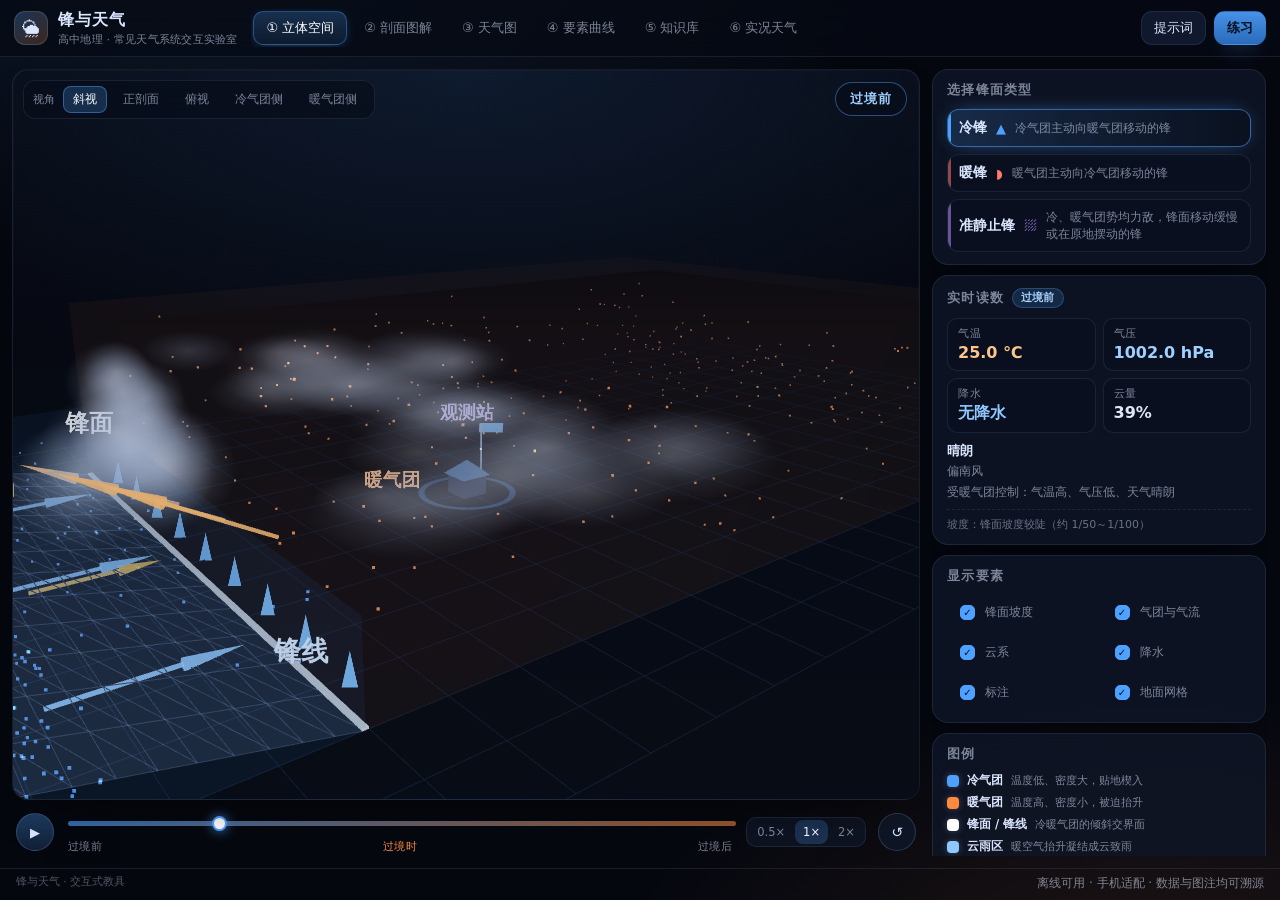
==== docs/index.html @ 02ff9f95 "锋与天气：交互式高中地理教具（三维/剖面/天气图/曲线/知识库/联网实况）" ====
<!DOCTYPE html>
<html lang="zh-CN">
<head>
<meta charset="utf-8" />
<meta name="viewport" content="width=device-width, initial-scale=1, viewport-fit=cover" />
<title>锋与天气 · 高中地理交互教具</title>
<meta name="description" content="高中地理「常见天气系统——锋与天气」交互式教具：冷锋、暖锋、准静止锋三维演示、剖面图解、天气图、要素曲线、知识库与联网实况判读。" />
<meta name="theme-color" content="#05070f" />
<style>
/* ============================================================
 * styles.css — 锋与天气 · 深色玻璃拟态（与 earth-3d 教具同系列）
 * 手机优先：<900px 单列，画布占 52~58vh，面板向下排列
 * ============================================================ */
:root {
  --bg: #05070f;
  --panel: rgba(16, 24, 42, 0.72);
  --panel2: rgba(20, 32, 56, 0.92);
  --line: rgba(150, 180, 230, 0.22);
  --line-soft: rgba(150, 180, 230, 0.12);
  --text: #dbe6ff;
  --dim: rgba(219, 230, 255, 0.55);
  --accent: #4ea1ff;
  --cold: #4ea1ff;
  --warm: #ff8a3d;
  --warmline: #ff7a6b;
  --station: #b98cff;
  --rain: #8fc8ff;
  --ok: #37d39b;
  --warn: #ffb454;
  --radius: 16px;
  --font: "PingFang SC", "Microsoft YaHei", "Noto Sans SC", system-ui, -apple-system, sans-serif;
}

* { box-sizing: border-box; }
[hidden] { display: none !important; }

html, body { height: 100%; }
body {
  margin: 0;
  background: var(--bg);
  color: var(--text);
  font-family: var(--font);
  -webkit-font-smoothing: antialiased;
  overflow: hidden;
  background-image:
    radial-gradient(1200px 600px at 15% -10%, rgba(78, 161, 255, 0.12), transparent 60%),
    radial-gradient(900px 500px at 90% 110%, rgba(255, 138, 61, 0.10), transparent 60%);
}

button { font-family: inherit; cursor: pointer; }
input { font-family: inherit; }

#app {
  height: 100vh;
  height: 100dvh;
  display: flex;
  flex-direction: column;
  min-height: 0;
}

/* ---------------- 顶栏 ---------------- */
#topbar {
  flex: 0 0 auto;
  display: flex;
  align-items: center;
  gap: 14px;
  padding: 9px 14px;
  border-bottom: 1px solid var(--line-soft);
  background: rgba(6, 10, 20, 0.72);
  backdrop-filter: blur(14px);
  -webkit-backdrop-filter: blur(14px);
  z-index: 20;
}
.brand { display: flex; align-items: center; gap: 10px; min-width: 0; }
.brand .logo {
  width: 34px; height: 34px; flex: 0 0 auto;
  display: grid; place-items: center;
  border-radius: 11px;
  background: linear-gradient(145deg, rgba(78, 161, 255, .28), rgba(255, 138, 61, .22));
  border: 1px solid rgba(255, 255, 255, .12);
  font-size: 18px;
}
.brand-text h1 { margin: 0; font-size: 16px; letter-spacing: .06em; }
.brand-text p { margin: 1px 0 0; font-size: 11px; color: var(--dim); letter-spacing: .02em; }

#tabs {
  display: flex; gap: 4px;
  flex: 1 1 auto;
  overflow-x: auto;
  scrollbar-width: none;
  padding: 2px;
}
#tabs::-webkit-scrollbar { display: none; }
.tab {
  flex: 0 0 auto;
  border: 1px solid transparent;
  background: transparent;
  color: var(--dim);
  padding: 7px 12px;
  border-radius: 10px;
  font-size: 13px;
  white-space: nowrap;
  transition: .18s;
}
.tab:hover { color: var(--text); background: rgba(255, 255, 255, .05); }
.tab.on {
  color: #fff;
  background: linear-gradient(180deg, rgba(78, 161, 255, .24), rgba(78, 161, 255, .10));
  border-color: rgba(78, 161, 255, .38);
  box-shadow: 0 2px 14px -6px rgba(78, 161, 255, .7);
}
.top-actions { display: flex; gap: 8px; flex: 0 0 auto; }
.top-actions .ghost, .top-actions .primary { font-size: 13px; padding: 7px 12px; }

/* ---------------- 主区 ---------------- */
#main {
  flex: 1 1 auto;
  min-height: 0;
  display: grid;
  grid-template-columns: minmax(0, 1fr) 336px;
  gap: 12px;
  padding: 12px;
  overflow: hidden;
}
#stage { display: flex; flex-direction: column; min-height: 0; min-width: 0; }
#viewArea {
  position: relative;
  flex: 1 1 auto;
  min-height: 0;
  border-radius: var(--radius);
  overflow: hidden;
  border: 1px solid var(--line-soft);
  background:
    radial-gradient(900px 420px at 50% 0%, rgba(78, 161, 255, .10), transparent 70%),
    linear-gradient(180deg, #070b16 0%, #04060d 100%);
  box-shadow: 0 20px 50px -30px rgba(0, 0, 0, .9), inset 0 0 0 1px rgba(255, 255, 255, .02);
}
#viewArea canvas { position: absolute; inset: 0; display: block; }
#gl { z-index: 1; }
#c2d { z-index: 1; }

/* 顶部浮层：视角 / 天气图模式 */
#overlayTop {
  position: absolute; z-index: 6;
  top: 10px; left: 10px; right: 10px;
  display: flex; flex-direction: column; gap: 8px;
  pointer-events: none;
}
#overlayTop .chips { pointer-events: auto; }
.chips {
  display: flex; align-items: center; gap: 6px;
  flex-wrap: wrap;
  padding: 5px 7px;
  width: fit-content;
  border-radius: 12px;
  background: rgba(8, 13, 26, .72);
  border: 1px solid var(--line-soft);
  backdrop-filter: blur(10px);
  -webkit-backdrop-filter: blur(10px);
}
.chips-label { font-size: 11px; color: var(--dim); padding: 0 2px; }
.chips > button {
  border: 1px solid transparent;
  background: transparent;
  color: var(--dim);
  padding: 4px 9px;
  border-radius: 8px;
  font-size: 12px;
  white-space: nowrap;
}
.chips > button:hover { color: var(--text); background: rgba(255, 255, 255, .06); }
.chips > button.on {
  color: #fff;
  background: rgba(78, 161, 255, .22);
  border-color: rgba(78, 161, 255, .45);
}
.month-wrap {
  display: inline-flex; align-items: center; gap: 8px;
  padding-left: 8px; margin-left: 2px;
  border-left: 1px solid var(--line-soft);
  font-size: 12px;
}
.month-wrap b { color: var(--accent); font-weight: 600; min-width: 34px; }
.month-wrap input[type=range] { width: 86px; }

/* 阶段徽标 */
.phase-badge {
  position: absolute; z-index: 6;
  right: 12px; top: 12px;
  padding: 7px 14px;
  border-radius: 999px;
  font-size: 13px; font-weight: 700; letter-spacing: .08em;
  background: rgba(8, 13, 26, .8);
  border: 1px solid var(--line);
  color: var(--text);
  backdrop-filter: blur(10px);
}
.phase-badge.ph0 { color: #9fd0ff; border-color: rgba(78, 161, 255, .45); }
.phase-badge.ph1 { color: #ffc48a; border-color: rgba(255, 138, 61, .55); box-shadow: 0 0 22px -6px rgba(255, 138, 61, .8); }
.phase-badge.ph2 { color: #a8f0d0; border-color: rgba(55, 211, 155, .5); }

/* 加载 / 兜底 / toast */
#loading {
  position: absolute; inset: 0; z-index: 8;
  display: grid; place-items: center; gap: 10px;
  grid-auto-flow: column;
  color: var(--dim); font-size: 13px;
  background: rgba(5, 7, 15, .7);
  backdrop-filter: blur(4px);
}
.spinner {
  width: 15px; height: 15px; border-radius: 50%;
  border: 2px solid rgba(78, 161, 255, .3);
  border-top-color: var(--accent);
  animation: spin 1s linear infinite;
}
@keyframes spin { to { transform: rotate(360deg); } }
#fallback {
  position: absolute; z-index: 7; left: 50%; top: 50%;
  transform: translate(-50%, -50%);
  width: min(420px, 82%);
  padding: 20px 22px;
  border-radius: var(--radius);
  background: var(--panel2);
  border: 1px solid var(--line);
  text-align: center;
}
#fallback h3 { margin: 0 0 8px; font-size: 15px; }
#fallback p { margin: 0; font-size: 13px; color: var(--dim); line-height: 1.7; }

#toast {
  position: absolute; z-index: 9;
  left: 50%; bottom: 18px;
  transform: translate(-50%, 16px);
  padding: 9px 16px;
  border-radius: 999px;
  background: rgba(8, 13, 26, .92);
  border: 1px solid var(--line);
  font-size: 12.5px; color: var(--text);
  opacity: 0; pointer-events: none;
  transition: .22s;
  max-width: 88%;
  text-align: center;
}
#toast.show { opacity: 1; transform: translate(-50%, 0); }

/* ---------------- 时间轴 ---------------- */
#ctrlbar {
  flex: 0 0 auto;
  display: flex; align-items: center; gap: 12px;
  padding: 10px 4px 2px;
}
.round {
  width: 38px; height: 38px; flex: 0 0 auto;
  border-radius: 50%;
  border: 1px solid var(--line);
  background: rgba(16, 24, 42, .8);
  color: var(--text);
  font-size: 14px;
  display: grid; place-items: center;
  transition: .18s;
}
.round:hover { border-color: rgba(78, 161, 255, .55); color: #fff; }
.round.playing { background: rgba(78, 161, 255, .22); border-color: rgba(78, 161, 255, .6); }
#btnPlay { background: linear-gradient(180deg, rgba(78, 161, 255, .35), rgba(78, 161, 255, .16)); font-size: 13px; }

.timeline { flex: 1 1 auto; min-width: 0; }
.timeline input[type=range] { width: 100%; }
.marks {
  display: flex; justify-content: space-between;
  font-size: 10.5px; color: var(--dim);
  padding: 2px 2px 0;
  letter-spacing: .04em;
}
.marks span:nth-child(2) { color: var(--warm); }

input[type=range] {
  -webkit-appearance: none; appearance: none;
  height: 22px; background: transparent; cursor: pointer;
}
input[type=range]::-webkit-slider-runnable-track {
  height: 5px; border-radius: 99px;
  background: linear-gradient(90deg, rgba(78, 161, 255, .65), rgba(255, 138, 61, .6));
}
input[type=range]::-webkit-slider-thumb {
  -webkit-appearance: none;
  width: 15px; height: 15px; margin-top: -5px;
  border-radius: 50%;
  background: #fff;
  border: 2px solid var(--accent);
  box-shadow: 0 0 12px rgba(78, 161, 255, .8);
}
input[type=range]::-moz-range-track { height: 5px; border-radius: 99px; background: linear-gradient(90deg, #4ea1ff, #ff8a3d); }
input[type=range]::-moz-range-thumb { width: 13px; height: 13px; border-radius: 50%; background: #fff; border: 2px solid var(--accent); }

.speeds { display: flex; gap: 2px; padding: 2px; border-radius: 10px; background: rgba(16, 24, 42, .7); border: 1px solid var(--line-soft); }
.speeds button {
  border: 0; background: transparent; color: var(--dim);
  padding: 5px 8px; border-radius: 8px; font-size: 11.5px;
}
.speeds button.on { color: #fff; background: rgba(78, 161, 255, .22); }

/* ---------------- 右侧面板 ---------------- */
#panel {
  overflow-y: auto;
  display: flex; flex-direction: column; gap: 10px;
  min-height: 0;
  padding-right: 2px;
  scrollbar-width: thin;
}
#panel::-webkit-scrollbar { width: 6px; }
#panel::-webkit-scrollbar-thumb { background: rgba(150, 180, 230, .22); border-radius: 99px; }

.card {
  border-radius: var(--radius);
  background: var(--panel);
  border: 1px solid var(--line-soft);
  padding: 12px 14px;
  backdrop-filter: blur(12px);
  -webkit-backdrop-filter: blur(12px);
  box-shadow: 0 16px 36px -28px #000;
}
.card h3 {
  margin: 0 0 10px;
  font-size: 12.5px; font-weight: 600;
  color: var(--dim);
  letter-spacing: .1em;
  display: flex; align-items: center; gap: 8px;
}
.pill {
  font-size: 10.5px; font-weight: 600;
  padding: 2px 8px; border-radius: 999px;
  background: rgba(78, 161, 255, .16);
  border: 1px solid rgba(78, 161, 255, .3);
  color: #a9d4ff;
  letter-spacing: .02em;
}

.types { display: flex; flex-direction: column; gap: 7px; }
.type-btn {
  display: flex; align-items: center; gap: 9px;
  text-align: left;
  padding: 9px 11px;
  border-radius: 12px;
  border: 1px solid var(--line-soft);
  background: rgba(10, 16, 30, .55);
  color: var(--text);
  transition: .18s;
  position: relative;
  overflow: hidden;
}
.type-btn::before {
  content: ""; position: absolute; left: 0; top: 0; bottom: 0; width: 3px;
  background: var(--c); opacity: .55;
}
.type-btn:hover { border-color: var(--line); background: rgba(20, 32, 56, .7); }
.type-btn.on {
  border-color: color-mix(in srgb, var(--c) 55%, transparent);
  background: linear-gradient(90deg, color-mix(in srgb, var(--c) 18%, transparent), rgba(10, 16, 30, .5));
  box-shadow: 0 0 22px -10px var(--c);
}
.type-btn.on::before { opacity: 1; }
.tname { font-size: 14px; font-weight: 600; flex: 0 0 auto; }
.tglyph { font-size: 13px; color: var(--c); flex: 0 0 auto; }
.toneline { font-size: 11.5px; color: var(--dim); line-height: 1.45; }

.metrics {
  display: grid;
  grid-template-columns: 1fr 1fr;
  gap: 7px;
}
.metric {
  display: flex; flex-direction: column; gap: 2px;
  padding: 8px 10px;
  border-radius: 10px;
  background: rgba(10, 16, 30, .55);
  border: 1px solid var(--line-soft);
}
.metric .k { font-size: 10.5px; color: var(--dim); letter-spacing: .06em; }
.metric b { font-size: 16px; font-weight: 650; font-variant-numeric: tabular-nums; }
#mTemp { color: #ffc48a; }
#mPress { color: #9fd0ff; }
#mRain { color: var(--rain); }
#mCloud { color: #dfe7f7; }

.weather { margin: 9px 0 2px; font-size: 13px; font-weight: 600; }
.wind, .desc { margin: 2px 0 0; font-size: 11.5px; color: var(--dim); line-height: 1.6; }
.slope-line { margin: 8px 0 0; font-size: 11px; color: rgba(219, 230, 255, .45); border-top: 1px dashed var(--line-soft); padding-top: 7px; }

.toggles { display: grid; grid-template-columns: 1fr 1fr; gap: 5px; }
.toggles label {
  display: flex; align-items: center; gap: 7px;
  padding: 6px 8px; border-radius: 9px;
  font-size: 12px; color: var(--dim);
  border: 1px solid transparent;
  cursor: pointer;
  transition: .15s;
}
.toggles label:hover { background: rgba(255, 255, 255, .04); color: var(--text); }
.toggles input {
  appearance: none; -webkit-appearance: none;
  width: 15px; height: 15px; border-radius: 5px;
  border: 1px solid var(--line);
  background: rgba(10, 16, 30, .8);
  position: relative; flex: 0 0 auto;
}
.toggles input:checked { background: var(--accent); border-color: var(--accent); }
.toggles input:checked::after {
  content: "✓"; position: absolute; inset: 0;
  font-size: 10px; line-height: 13px; text-align: center; color: #04101f; font-weight: 800;
}

.legend { list-style: none; margin: 0; padding: 0; display: flex; flex-direction: column; gap: 7px; }
.legend li { display: flex; align-items: center; gap: 8px; font-size: 11.5px; color: var(--dim); }
.legend i { width: 12px; height: 12px; border-radius: 4px; flex: 0 0 auto; box-shadow: 0 0 8px -2px currentColor; }
.legend b { color: var(--text); font-weight: 600; font-size: 11.5px; }
.legend span { font-size: 10.5px; }
.tip { margin: 10px 0 0; font-size: 10.5px; color: rgba(219, 230, 255, .4); line-height: 1.6; }

/* ---------------- 知识库 ---------------- */
#knowledge {
  grid-column: 1 / -1;
  display: grid;
  grid-template-columns: 236px minmax(0, 1fr);
  gap: 14px;
  min-height: 0;
  overflow: hidden;
}
.kn-nav {
  display: flex; flex-direction: column; gap: 8px;
  min-height: 0;
  padding-right: 4px;
}
.kn-search input {
  width: 100%;
  padding: 9px 12px;
  border-radius: 11px;
  border: 1px solid var(--line-soft);
  background: rgba(10, 16, 30, .7);
  color: var(--text);
  font-size: 13px;
  outline: none;
}
.kn-search input:focus { border-color: rgba(78, 161, 255, .55); }
#knList { overflow-y: auto; display: flex; flex-direction: column; gap: 3px; padding-right: 2px; }
.kn-item {
  display: flex; align-items: center; gap: 8px;
  text-align: left;
  padding: 8px 10px;
  border-radius: 10px;
  border: 1px solid transparent;
  background: transparent;
  color: var(--dim);
  font-size: 12.5px;
  line-height: 1.35;
}
.kn-item:hover { background: rgba(255, 255, 255, .045); color: var(--text); }
.kn-item.on { background: rgba(78, 161, 255, .14); border-color: rgba(78, 161, 255, .3); color: #fff; }
.kn-ico { font-size: 14px; flex: 0 0 auto; }

.kn-body {
  overflow-y: auto;
  padding: 4px 6px 40px 2px;
  scrollbar-width: thin;
}
.kn-body::-webkit-scrollbar { width: 6px; }
.kn-body::-webkit-scrollbar-thumb { background: rgba(150, 180, 230, .2); border-radius: 99px; }
.kn-sec {
  background: var(--panel);
  border: 1px solid var(--line-soft);
  border-radius: var(--radius);
  padding: 16px 20px 18px;
  margin-bottom: 12px;
  backdrop-filter: blur(10px);
  scroll-margin-top: 12px;
}
.kn-sec h2 { margin: 0 0 12px; font-size: 17px; letter-spacing: .04em; }
.kn-sec h4 { margin: 16px 0 7px; font-size: 14px; color: #bcd6ff; }
.kn-sec p { margin: 7px 0; font-size: 13.5px; line-height: 1.85; color: rgba(219, 230, 255, .88); }
.kn-sec ul, .kn-sec ol { margin: 7px 0; padding-left: 22px; }
.kn-sec li { font-size: 13.5px; line-height: 1.8; margin: 3px 0; color: rgba(219, 230, 255, .88); }
.kn-sec b { color: #fff; }
.kn-sec i { color: var(--accent); font-style: normal; }
.kc-table { width: 100%; border-collapse: collapse; margin: 10px 0; font-size: 12.5px; }
.kc-table th, .kc-table td {
  border: 1px solid var(--line-soft);
  padding: 7px 9px;
  text-align: left;
  line-height: 1.6;
  vertical-align: top;
}
.kc-table th { background: rgba(78, 161, 255, .12); color: #cfe4ff; font-weight: 600; }
.kc-table tr:nth-child(even) td { background: rgba(255, 255, 255, .018); }
.kn-sec .kc-note, .kn-sec .kc-warn, .kn-sec .kc-key {
  margin: 10px 0;
  padding: 10px 14px;
  border-radius: 10px;
  font-size: 13px;
  line-height: 1.75;
}
.kc-note { background: rgba(78, 161, 255, .1); border-left: 3px solid var(--accent); }
.kc-warn { background: rgba(255, 180, 84, .1); border-left: 3px solid var(--warn); }
.kc-key { background: rgba(55, 211, 155, .1); border-left: 3px solid var(--ok); }
.kc-chip {
  display: inline-block;
  padding: 1px 8px; margin: 0 2px;
  border-radius: 999px;
  font-size: 11.5px;
  background: rgba(157, 195, 255, .14);
  border: 1px solid rgba(157, 195, 255, .25);
  color: #cfe4ff;
}
.kn-sec .kc-table td:first-child { white-space: nowrap; }

/* ---------------- 实况天气 ---------------- */
#live {
  grid-column: 1 / -1;
  overflow-y: auto;
  padding: 2px 4px 40px 2px;
  display: flex; flex-direction: column; gap: 12px;
  scrollbar-width: thin;
}
#live::-webkit-scrollbar { width: 6px; }
#live::-webkit-scrollbar-thumb { background: rgba(150, 180, 230, .2); border-radius: 99px; }
.live-head h2 { margin: 0 0 4px; font-size: 19px; letter-spacing: .03em; }
.live-sub { margin: 0 0 12px; font-size: 12.5px; color: var(--dim); line-height: 1.7; }
.live-search { display: flex; gap: 8px; flex-wrap: wrap; }
.live-search input {
  flex: 1 1 200px;
  padding: 10px 13px;
  border-radius: 11px;
  border: 1px solid var(--line-soft);
  background: rgba(10, 16, 30, .75);
  color: var(--text);
  font-size: 13.5px;
  outline: none;
}
.live-search input:focus { border-color: rgba(78, 161, 255, .55); }
button.primary, button.ghost {
  border-radius: 11px;
  padding: 9px 15px;
  font-size: 13px;
  border: 1px solid transparent;
  transition: .18s;
}
button.primary {
  background: linear-gradient(180deg, rgba(78, 161, 255, .9), rgba(48, 118, 205, .9));
  color: #04101f; font-weight: 700;
  box-shadow: 0 10px 24px -14px rgba(78, 161, 255, .9);
}
button.primary:hover { filter: brightness(1.08); }
button.primary:disabled { opacity: .45; cursor: default; }
button.ghost {
  background: rgba(20, 32, 56, .7);
  border-color: var(--line-soft);
  color: var(--text);
}
button.ghost:hover { border-color: rgba(78, 161, 255, .45); }
#cityPresets { margin-top: 10px; width: 100%; }
.chip {
  border: 1px solid var(--line-soft);
  background: rgba(20, 32, 56, .7);
  color: var(--dim);
  padding: 6px 12px;
  border-radius: 999px;
  font-size: 12px;
}
.chip:hover { color: var(--text); border-color: rgba(78, 161, 255, .5); }
.chip.on { color: #fff; background: rgba(78, 161, 255, .22); border-color: rgba(78, 161, 255, .5); }

.search-results { margin-top: 10px; display: flex; flex-direction: column; gap: 5px; max-height: 220px; overflow-y: auto; }
.sr-item {
  display: flex; align-items: baseline; gap: 10px;
  text-align: left;
  padding: 9px 12px;
  border-radius: 10px;
  border: 1px solid var(--line-soft);
  background: rgba(10, 16, 30, .7);
  color: var(--text);
  font-size: 13px;
}
.sr-item:hover { border-color: rgba(78, 161, 255, .45); }
.sr-item small { color: var(--dim); font-size: 11px; }

.live-grid {
  display: grid;
  grid-template-columns: 1.05fr 1.35fr 1.1fr;
  gap: 12px;
  align-items: start;
}
.live-metrics { display: grid; grid-template-columns: 1fr 1fr; gap: 7px; }
.lm {
  display: flex; flex-direction: column; gap: 1px;
  padding: 8px 10px;
  border-radius: 10px;
  background: rgba(10, 16, 30, .55);
  border: 1px solid var(--line-soft);
}
.lm span { font-size: 10.5px; color: var(--dim); }
.lm b { font-size: 14px; font-weight: 600; font-variant-numeric: tabular-nums; }
.live-time { margin: 10px 0 0; font-size: 10.5px; color: rgba(219, 230, 255, .45); line-height: 1.7; }
#liveChart { width: 100%; display: block; border-radius: 10px; }
.live-chart-note { margin: 7px 0 0; font-size: 10.5px; color: rgba(219, 230, 255, .45); }

.live-judge .verdict {
  display: flex; align-items: baseline; gap: 10px; flex-wrap: wrap;
  padding: 10px 12px;
  border-radius: 11px;
  margin-bottom: 10px;
  border-left: 3px solid var(--line);
  background: rgba(10, 16, 30, .55);
}
.live-judge .verdict b { font-size: 16px; }
.live-judge .verdict span { font-size: 12.5px; color: var(--dim); }
.live-judge .verdict em { font-style: normal; font-size: 10.5px; color: rgba(219, 230, 255, .4); margin-left: auto; }
.verdict.v-cold { border-left-color: var(--cold); background: rgba(78, 161, 255, .1); }
.verdict.v-cold b { color: #9fd0ff; }
.verdict.v-warm { border-left-color: var(--warm); background: rgba(255, 138, 61, .1); }
.verdict.v-warm b { color: #ffc48a; }
.verdict.v-stationary { border-left-color: var(--station); background: rgba(185, 140, 255, .1); }
.verdict.v-stationary b { color: #d9c2ff; }
.verdict.v-none { border-left-color: var(--line); }
.reasons { margin: 0 0 12px; padding-left: 20px; }
.reasons li { font-size: 12.5px; line-height: 1.8; color: rgba(219, 230, 255, .8); margin: 4px 0; }
.live-judge button.primary { width: 100%; }
.live-note p { font-size: 12px; line-height: 1.85; color: rgba(219, 230, 255, .62); margin: 6px 0; }
.live-note b { color: #cfe4ff; }
.live-err b { color: #ffb4a8; }
.live-err p { font-size: 12.5px; color: var(--dim); line-height: 1.75; }
.manual { display: grid; grid-template-columns: 1fr 1fr; gap: 8px; margin-top: 10px; }
.manual label { display: flex; flex-direction: column; gap: 4px; font-size: 11px; color: var(--dim); }
.manual input {
  padding: 8px 10px;
  border-radius: 9px;
  border: 1px solid var(--line-soft);
  background: rgba(10, 16, 30, .8);
  color: var(--text);
  font-size: 13px;
  outline: none;
}
.manual button { grid-column: 1 / -1; }
.dim { color: var(--dim); font-size: 12px; }

/* ---------------- 弹层 ---------------- */
.modal {
  position: fixed; inset: 0; z-index: 60;
  display: grid; place-items: center;
  padding: 18px;
  background: rgba(3, 5, 12, .68);
  backdrop-filter: blur(6px);
  -webkit-backdrop-filter: blur(6px);
}
.sheet {
  width: min(760px, 100%);
  max-height: min(86vh, 860px);
  display: flex; flex-direction: column;
  border-radius: 20px;
  background: linear-gradient(180deg, rgba(18, 28, 48, .97), rgba(10, 16, 30, .98));
  border: 1px solid var(--line);
  box-shadow: 0 40px 90px -40px #000;
  overflow: hidden;
}
.sheet header {
  display: flex; align-items: center; gap: 12px;
  padding: 14px 18px;
  border-bottom: 1px solid var(--line-soft);
}
.sheet header h3 { margin: 0; font-size: 15px; letter-spacing: .04em; flex: 0 0 auto; }
.sheet header .round { margin-left: auto; width: 32px; height: 32px; font-size: 12px; }
.sheet footer {
  display: flex; align-items: center; gap: 10px;
  padding: 12px 18px;
  border-top: 1px solid var(--line-soft);
}
.sheet footer .primary { margin-left: auto; }
#quizProgress, #promptHint { font-size: 11.5px; }

.quiz-body { padding: 16px 20px; overflow-y: auto; }
.q-text { margin: 0 0 14px; font-size: 14.5px; line-height: 1.8; }
.q-options { display: flex; flex-direction: column; gap: 8px; }
.q-opt {
  display: flex; align-items: flex-start; gap: 10px;
  text-align: left;
  padding: 10px 13px;
  border-radius: 11px;
  border: 1px solid var(--line-soft);
  background: rgba(10, 16, 30, .6);
  color: var(--text);
  font-size: 13.5px;
  line-height: 1.65;
  transition: .15s;
}
.q-opt:hover:not(:disabled) { border-color: rgba(78, 161, 255, .5); background: rgba(20, 32, 56, .8); }
.q-opt b {
  width: 20px; height: 20px; flex: 0 0 auto;
  display: grid; place-items: center;
  border-radius: 6px;
  font-size: 11px;
  background: rgba(78, 161, 255, .16);
  color: #a9d4ff;
}
.q-opt.ok { border-color: rgba(55, 211, 155, .65); background: rgba(55, 211, 155, .12); }
.q-opt.ok b { background: rgba(55, 211, 155, .3); color: #062; }
.q-opt.bad { border-color: rgba(255, 122, 107, .65); background: rgba(255, 122, 107, .1); }
.q-opt.bad b { background: rgba(255, 122, 107, .3); color: #3a0b06; }
.q-explain {
  margin-top: 14px;
  padding: 12px 15px;
  border-radius: 12px;
  background: rgba(78, 161, 255, .09);
  border-left: 3px solid var(--accent);
}
.q-explain b { font-size: 13px; }
.q-explain p { margin: 6px 0 0; font-size: 12.5px; line-height: 1.8; color: rgba(219, 230, 255, .8); }
.quiz-done { text-align: center; padding: 26px 10px; }
.quiz-done h4 { margin: 0 0 8px; font-size: 18px; }
.quiz-done p { margin: 0; color: var(--dim); font-size: 13px; line-height: 1.8; }

.prompt-body { padding: 16px 20px; overflow-y: auto; }
.prompt-body pre {
  margin: 0;
  font-family: ui-monospace, SFMono-Regular, Menlo, Consolas, monospace;
  font-size: 11.8px;
  line-height: 1.75;
  color: rgba(219, 230, 255, .86);
  white-space: pre-wrap;
  word-break: break-word;
}

#foot {
  flex: 0 0 auto;
  display: flex; justify-content: space-between; gap: 10px;
  padding: 6px 16px 8px;
  font-size: 10.5px;
  color: rgba(219, 230, 255, .35);
  border-top: 1px solid var(--line-soft);
}

/* ---------------- 响应式 ---------------- */
@media (max-width: 1080px) {
  #main { grid-template-columns: minmax(0, 1fr) 300px; }
  .live-grid { grid-template-columns: 1fr 1fr; }
  .live-grid .card:last-child { grid-column: 1 / -1; }
}

@media (max-width: 900px) {
  body { overflow: auto; }
  #app { height: auto; min-height: 100dvh; }
  #topbar { flex-wrap: wrap; gap: 8px; padding: 8px 10px; }
  .brand-text p { display: none; }
  .brand-text h1 { font-size: 15px; }
  #tabs { order: 3; flex-basis: 100%; }
  .tab { padding: 6px 10px; font-size: 12px; }
  .top-actions { margin-left: auto; }
  .top-actions .ghost { display: none; }

  #main {
    grid-template-columns: minmax(0, 1fr);
    grid-auto-rows: auto;
    padding: 8px;
    gap: 8px;
    overflow: visible;
  }
  #stage { min-height: 0; }
  #viewArea { height: 56vh; min-height: 300px; flex: 0 0 auto; }
  #panel { overflow: visible; padding-right: 0; }
  .card { padding: 11px 12px; }
  .metrics { grid-template-columns: 1fr 1fr; }
  .type-btn { padding: 8px 10px; }
  .toneline { font-size: 11px; }
  #ctrlbar { gap: 8px; padding-top: 8px; }
  .round { width: 34px; height: 34px; }
  .speeds button { padding: 4px 6px; font-size: 11px; }
  .phase-badge { font-size: 11.5px; padding: 5px 11px; top: 8px; right: 8px; }
  #overlayTop { top: 8px; left: 8px; right: 8px; }
  .chips > button { padding: 3px 7px; font-size: 11px; }

  #knowledge { grid-template-columns: 1fr; overflow: visible; }
  #knList { flex-direction: row; flex-wrap: nowrap; overflow-x: auto; padding-bottom: 4px; }
  .kn-item { flex: 0 0 auto; white-space: nowrap; font-size: 12px; }
  .kn-body { overflow: visible; padding: 2px 0 30px; }
  .kn-sec { padding: 14px 15px 16px; }
  .kn-sec h2 { font-size: 15.5px; }
  .kn-sec p, .kn-sec li { font-size: 13px; }
  .kc-table { font-size: 11.5px; display: block; overflow-x: auto; }

  #live { overflow: visible; padding-bottom: 26px; }
  .live-grid { grid-template-columns: 1fr; }
  .live-head h2 { font-size: 17px; }
  .lm b { font-size: 13px; }
  .modal { padding: 10px; }
  .sheet { max-height: 88vh; border-radius: 16px; }
  #foot { padding: 6px 12px 10px; }
}

@media (max-width: 420px) {
  .brand .logo { width: 30px; height: 30px; font-size: 16px; }
  .tab { padding: 6px 8px; font-size: 11.5px; }
  .top-actions .primary { padding: 7px 11px; font-size: 12px; }
  #viewArea { height: 50vh; min-height: 260px; }
  .metrics { grid-template-columns: 1fr 1fr; }
  .manual { grid-template-columns: 1fr; }
}

</style>
<link rel="icon" href="data:image/svg+xml,%3Csvg xmlns='http://www.w3.org/2000/svg' viewBox='0 0 100 100'%3E%3Ctext y='.92em' font-size='86'%3E%E2%9B%85%3C/text%3E%3C/svg%3E" />
</head>
<body>
<div id="app">

  <!-- ============ 顶栏 ============ -->
  <header id="topbar">
    <div class="brand">
      <span class="logo" aria-hidden="true">🌦</span>
      <div class="brand-text">
        <h1>锋与天气</h1>
        <p>高中地理 · 常见天气系统交互实验室</p>
      </div>
    </div>
    <nav id="tabs" aria-label="视图切换">
      <button class="tab on" data-model="M1">① 立体空间</button>
      <button class="tab" data-model="M2">② 剖面图解</button>
      <button class="tab" data-model="M3">③ 天气图</button>
      <button class="tab" data-model="M4">④ 要素曲线</button>
      <button class="tab" data-model="M5">⑤ 知识库</button>
      <button class="tab" data-model="M6">⑥ 实况天气</button>
    </nav>
    <div class="top-actions">
      <button id="btnPrompt" class="ghost" title="查看完美提示词">提示词</button>
      <button id="btnQuiz" class="primary" title="课堂练习">练习</button>
    </div>
  </header>

  <!-- ============ 主区 ============ -->
  <main id="main">

    <!-- 画布区 -->
    <section id="stage">
      <div id="viewArea">
        <canvas id="gl"></canvas>
        <canvas id="c2d"></canvas>

        <div id="overlayTop">
          <div id="viewPresets" class="chips" aria-label="观察视角">
            <span class="chips-label">视角</span>
            <button data-view="iso" class="on">斜视</button>
            <button data-view="profile">正剖面</button>
            <button data-view="top">俯视</button>
            <button data-view="cold">冷气团侧</button>
            <button data-view="warm">暖气团侧</button>
          </div>
          <div id="mapBar" class="chips" hidden aria-label="天气图模式">
            <button data-map="cyclone" class="on">锋面气旋</button>
            <button data-map="rainbelt">我国雨带</button>
            <button data-map="symbols">符号判读</button>
            <span class="month-wrap" id="monthWrap" hidden>
              <b id="monthLabel">6 月</b>
              <input type="range" id="monthSlider" min="4" max="9" step="1" value="6" aria-label="月份" />
            </span>
          </div>
        </div>

        <div id="phaseBadge" class="phase-badge">过境前</div>
        <div id="toast" role="status" aria-live="polite"></div>
        <div id="loading"><span class="spinner"></span>正在构建三维场景…</div>
        <div id="fallback" hidden>
          <h3>三维渲染不可用</h3>
          <p>当前浏览器未启用 WebGL，已自动切换到「剖面图解」视图，动画与讲解不受影响。</p>
        </div>
      </div>

      <!-- 时间轴 -->
      <div id="ctrlbar">
        <button id="btnPlay" class="round" title="播放 / 暂停（空格）" aria-label="播放或暂停">▶</button>
        <div class="timeline">
          <input type="range" id="tSlider" min="0" max="1000" value="220" aria-label="时间轴" />
          <div class="marks"><span>过境前</span><span>过境时</span><span>过境后</span></div>
        </div>
        <div class="speeds" role="group" aria-label="播放速度">
          <button data-speed="0.5">0.5×</button>
          <button data-speed="1" class="on">1×</button>
          <button data-speed="2">2×</button>
        </div>
        <button id="btnReset" class="round" title="回到开始（R）" aria-label="重置">↺</button>
      </div>
    </section>

    <!-- 右侧控制面板 -->
    <aside id="panel">
      <div class="card" id="typeCard">
        <h3>选择锋面类型</h3>
        <div class="types" id="typeBtns"></div>
      </div>

      <div class="card" id="readoutCard">
        <h3>实时读数 <span id="phasePill" class="pill">过境前</span></h3>
        <div class="metrics">
          <div class="metric"><span class="k">气温</span><b id="mTemp">—</b></div>
          <div class="metric"><span class="k">气压</span><b id="mPress">—</b></div>
          <div class="metric"><span class="k">降水</span><b id="mRain">—</b></div>
          <div class="metric"><span class="k">云量</span><b id="mCloud">—</b></div>
        </div>
        <p class="weather" id="mWeather">—</p>
        <p class="wind" id="mWind">—</p>
        <p class="desc" id="mDesc">—</p>
        <p class="slope-line" id="mSlope">—</p>
      </div>

      <div class="card" id="viewCard">
        <h3>显示要素</h3>
        <div class="toggles" id="toggles">
          <label><input type="checkbox" data-show="slope" checked /><span>锋面坡度</span></label>
          <label><input type="checkbox" data-show="air" checked /><span>气团与气流</span></label>
          <label><input type="checkbox" data-show="clouds" checked /><span>云系</span></label>
          <label><input type="checkbox" data-show="rain" checked /><span>降水</span></label>
          <label><input type="checkbox" data-show="labels" checked /><span>标注</span></label>
          <label><input type="checkbox" data-show="grid" checked /><span>地面网格</span></label>
        </div>
      </div>

      <div class="card" id="legendCard">
        <h3>图例</h3>
        <ul class="legend" id="legendList"></ul>
        <p class="tip">拖动画面可旋转，双指 / 滚轮缩放；手机横置效果更佳。</p>
      </div>
    </aside>

    <!-- 知识库 -->
    <section id="knowledge" hidden>
      <aside class="kn-nav">
        <div class="kn-search"><input id="knSearch" type="search" placeholder="搜索知识点…" /></div>
        <div id="knList"></div>
      </aside>
      <div class="kn-body" id="knBody"></div>
    </section>

    <!-- 实况天气 -->
    <section id="live" hidden>
      <div class="live-head">
        <h2>实况天气 · 锋面判读</h2>
        <p class="live-sub">联网获取你所在城市或任意城市的当前天气，按冷锋 / 暖锋 / 准静止锋的判据自动判读，并可一键回到课堂演示。</p>
        <div class="live-search">
          <input id="cityInput" type="search" placeholder="输入城市名，如 贵阳、北京、昆明…" autocomplete="off" />
          <button id="btnSearch" class="primary">搜索</button>
          <button id="btnLocate" class="ghost">定位</button>
          <button id="btnRefresh" class="ghost" title="重新获取">刷新</button>
        </div>
        <div class="chips" id="cityPresets"></div>
        <div id="searchResults" class="search-results" hidden></div>
      </div>

      <div class="live-grid">
        <div class="card">
          <h3 id="liveTitle">当前实况 <span id="liveSource" class="pill">—</span></h3>
          <div id="liveNow" class="live-metrics"></div>
          <p id="liveTime" class="live-time"></p>
        </div>
        <div class="card">
          <h3>今日气温 / 气压 / 降水变化</h3>
          <canvas id="liveChart"></canvas>
          <p class="live-chart-note" id="liveChartNote"></p>
        </div>
        <div class="card">
          <h3>锋面判读</h3>
          <div id="liveJudge" class="live-judge"></div>
        </div>
      </div>

      <div class="card live-note">
        <h3>数据来源与判读说明</h3>
        <p>实况数据来自公开气象服务：<b>wttr.in</b>（主）与 <b>MET Norway</b>（备），城市坐标与海拔来自 <b>Open-Meteo 地理编码</b>。页面不会伪造数据：任一数据源失败会降级或明确提示，可手动输入观测值。</p>
        <p>教材判据使用「24 小时气温 / 气压变化」，但公开免费数据源通常取不到昨日同刻的实测值，本页因此用<b>今日已过时段的变化</b>近似，并在结论中标注实际时段长度，不冒充 24 小时。</p>
        <p class="dim">判据参考：冷锋 ΔT≤−4℃ 且 ΔP≥+3hPa（偏南风转偏北风、阵性降水）；暖锋 ΔT≥+3℃ 且 ΔP≤−3hPa（连续性降水）；准静止锋 |ΔT|&lt;2.5℃、|ΔP|&lt;2hPa 且降水持续时间长。</p>
      </div>
    </section>
  </main>

  <!-- ============ 练习弹层 ============ -->
  <div class="modal" id="modalQuiz" hidden>
    <div class="sheet">
      <header>
        <h3>课堂练习</h3>
        <span id="quizProgress" class="dim"></span>
        <button id="quizClose" class="round" aria-label="关闭">✕</button>
      </header>
      <div id="quizBody" class="quiz-body"></div>
      <footer>
        <button id="quizRestart" class="ghost">重新抽题</button>
        <span id="quizScore" class="dim"></span>
        <button id="quizNext" class="primary">下一题 →</button>
      </footer>
    </div>
  </div>

  <!-- ============ 提示词弹层 ============ -->
  <div class="modal" id="modalPrompt" hidden>
    <div class="sheet">
      <header>
        <h3>「锋与天气」完美提示词</h3>
        <button id="promptClose" class="round" aria-label="关闭">✕</button>
      </header>
      <div class="prompt-body" id="promptBody"></div>
      <footer>
        <button id="promptCopy" class="primary">复制全文</button>
        <span id="promptHint" class="dim"></span>
      </footer>
    </div>
  </div>

  <footer id="foot">
    <span>锋与天气 · 交互式教具</span>
    <span class="dim">离线可用 · 手机适配 · 数据与图注均可溯源</span>
  </footer>
</div>

<!-- 提示词全文（构建时由 build.mjs 注入） -->
<script id="promptData">window.PROMPT = "# 提示词工程｜《锋与天气》交互式地理教具（完整增强版）\n\n> 适用：Claude / GPT / DeepSeek / Gemini 等能写代码的 AI。\n> 三个层次按需使用：**【完整提示词】**（一次说清全部要求）→ **【追加增强指令】**（想要更高要求时叠加）→ **【极简版】**（时间紧）。\n> 文末附【迭代提示词】和【验收清单】，方便生成后逐条返工，直到能直接上课/录视频。\n\n---\n\n## 【完整提示词】\n\n```text\n你是一位同时精通「高中地理教学 + Web 前端 + 3D 可视化 + 联网数据」的专家。请独立完成一个交互式教学网页《锋与天气》（人教版高中地理必修第一册「常见天气系统」）。它要能直接双击离线打开、也能部署到 GitHub Pages；既要有教科书级的准确性，也要有让人一眼看懂的表现力，可直接用于课堂投屏和视频录制。\n\n━━ 零、设计总则 ━━\n1. 「同一份数据驱动所有视图」：三维场景、剖面图、天气图、曲线、实况页必须共用同一个状态（锋面类型 + 时间轴 t），任何视图都不能自己编数据。\n2. 「先讲清原理，再给结论」：每个天气结论旁边都要能追问「为什么」，并给出因果链（气团性质 → 密度差 → 锋面坡度 → 抬升方式 → 云系 → 降水性质 → 过境前后天气）。\n3. 「宁可少而准，不可多而错」：所有数据、日期、图示必须真实可查；拿不准就标注「示意」，不许编造实况数值。\n4. 「课堂上 3 秒能看懂」：一屏只讲一件事，信息层级、颜色语义、图例固定。\n\n━━ 一、核心教学逻辑（最重要，不许偏离） ━━\n1. 顶部三个按钮：冷锋、暖锋、准静止锋。点击任一按钮后，动画立即重置并从「过境前」开始播放，画面、数据、文案全部切换为该锋面，不能残留上一种锋面的元素。\n2. 每种锋完整呈现「过境前 → 过境时 → 过境后」三阶段，用可拖动时间轴控制，支持播放/暂停、0.5×/1×/2× 倍速、单步微调。\n3. 场中央固定「观测站」（小房子 + 风向旗 + 地名），锋面随时间从一侧扫过观测站。阶段与锋面相对观测站的位置严格对应：未到=过境前，正在扫过=过境时，已远离=过境后。切换锋面时观测站位置不变，只有锋面结构与运动方向变化。\n4. 天气描述必须与教材一致（逐字核对）：\n   冷锋：过境前受暖气团控制，气温高、气压低、天气晴朗；过境时出现大风、降温、阴天、雨雪，降水为阵性、强度大历时长——不，是强度大、历时短，降水集中在锋线附近及锋后（冷气团一侧）；过境后受冷气团控制，气温下降、气压升高、天气转晴。\n   暖锋：过境前受冷气团控制，气温低、气压高、天气晴朗；过境时出现连续性降水，强度小、历时长，降水集中在锋前（冷气团一侧）；过境后受暖气团控制，气温升高、气压降低、天气转晴。\n   准静止锋：冷暖气团势力相当，锋面移动缓慢或来回摆动，雨带长时间停留，出现持续时间很长的连续性降水（阴雨连绵）；江淮准静止锋形成梅雨（6 月中旬—7 月上旬，约 20 天），昆明准静止锋使贵阳冬半年阴雨、昆明晴暖。\n5. 实时读数：画面上持续显示气温、气压、天气现象、风向风力，且数字随动画连续变化（由函数生成，不是写死的字）。\n   参考取值：冷锋 25℃→17℃、1002→1014 hPa；暖锋 6℃→15℃、1020→1008 hPa；准静止锋 12℃ 左右、1013→1011 hPa，变化很小。\n6. 每个阶段配「为什么会这样？」折叠解析（1~3 句），且与知识库内容一致。\n\n━━ 二、必须呈现的视觉要素 ━━\n1. 冷气团与暖气团：蓝色系 / 橙色系的半透明团块，内部有缓慢流动的粒子或流线；冷气团要能看出「楔形」「密度大、贴地」的形态，暖气团要能看出「被抬升、沿锋面爬坡」。\n2. 锋面：倾斜的界面（不是一条线）。坡度按类型区分：冷锋陡、暖锋缓、准静止锋最缓；标注坡度的数量级（冷锋约 1/50～1/100，暖锋约 1/100～1/300）。锋面与地面的交线是锋线，发光高亮，并标出「锋面」「锋线」。\n3. 锋面符号：冷锋为三角形（尖端指向移动方向），暖锋为半圆（凸出方向指向移动方向），准静止锋为三角形与半圆交替、分别画在锋线两侧。符号必须画对方向，并能在地面、天气图、图例三处复用。\n4. 气流箭头：冷锋要看到冷气团楔入暖气团下方、暖空气被迫抬升；暖锋要看到暖空气沿缓坡缓慢爬升；准静止锋要看到暖湿空气持续沿锋面爬升。箭头要有粗细/颜色/动态流动区分，可开关。\n5. 云：冷锋高耸积雨云（云体高、范围窄、顶部可到画面高处）；暖锋多层层状云（雨层云/高层云/卷层云，薄而广）；准静止锋层状云范围更宽、更持久。云会随时间生成、移动、消散，并随锋面位置平移。\n6. 降水：位置必须正确——冷锋在锋后（冷气团一侧）及锋线附近；暖锋在锋前（冷气团一侧），雨带宽；准静止锋在锋面附近，雨带最宽、持续时间最长。雨滴用短斜线/粒子，落地有雨幕/涟漪呼应；气温低于 0℃ 显示雪花；降水强度要与雨滴密度、云厚、曲线数值一致。\n7. 标注：冷气团、暖气团、锋面、锋线、云雨区、观测站、移动方向、坡度；标注不遮挡主体、不互相重叠，可开关。\n8. 图例：颜色与符号含义一目了然，固定位置、不随视角乱跑。\n9. 地面与空间：深色地面 + 若有若无的网格，体现「空间感」；锋线沿地面横向延伸，能看出这是「一个面」而不是「一条线」。\n\n━━ 三、多角度观看（作品亮点，必须做足） ━━\n1. 三维主视图支持鼠标拖拽 360° 环绕、滚轮/双指缩放；手机单指拖拽、双指缩放，不与页面滚动冲突。\n2. 提供 5 个预设视角按钮，切换要平滑过渡（缓动，不瞬移）：\n   ①斜视（默认，地面 + 锋面 + 云都能看到）②正剖面（视线平行地面、垂直于锋线，等同教科书剖面）③俯视（看锋线与降水带范围）④从冷气团一侧看（看冷空气推进、云从头顶压来）⑤从暖气团一侧看（看暖空气爬升、云系铺展）。\n3. 额外 5 个联动视图（同一时间轴，切换不打断动画，除非切换锋面类型）：\n   ①剖面图：教科书式 2D 剖面，冷/暖气团、锋面坡度、积雨云或层状云、降水、观测站与风向旗、锋面符号，顶部「过境前/时/后」信息条与读数；\n   ②天气图：俯视天气图，含锋面气旋（北半球左侧冷锋、右侧暖锋、低压中心、逆时针辐合风向、冷锋后与暖锋前降水区），以及我国锋面雨带推移（4—5 月华南、6 月江淮梅雨、7—8 月华北东北、9 月南退，可切换月份看位置变化）；\n   ③要素曲线：气温（左轴）、气压（右轴）、降水强度（柱）随时间变化，播放头跟随动画，过境时的骤变/缓变一眼可见，并标注「过境时」区间；\n   ④实况天气（联网，见第六节）：真实城市当天天气 + 锋面类型判读 + 与教材典型值对照；\n   ⑤知识库：完整原理讲解、对比表、易错点、例题、术语表，带目录跳转与搜索。\n4. 所有视图共享时间轴与锋面类型；在任一视图操作时间轴/锋面，其他视图同步。\n\n━━ 四、知识内容（必须全部覆盖，讲原理而不是堆结论） ━━\n1. 气团与锋：气团概念与形成条件、冷气团/暖气团的性质（温度、密度、湿度）、锋/锋面/锋线/锋区、锋面坡度、锋的形成与移动。\n2. 冷锋：结构、符号、三阶段天气、快行冷锋与慢行冷锋的区别、降水为什么在锋后、实例（北方夏季暴雨、冬季寒潮、春季沙尘暴、一场秋雨一场寒）与防御措施。\n3. 暖锋：结构、符号、三阶段天气、降水为什么在锋前、云系演变（卷云→卷层云→高层云→雨层云）、实例（一场春雨一场暖）。\n4. 准静止锋：形成条件、江淮准静止锋与梅雨、昆明准静止锋（贵阳阴雨/昆明晴暖的原因）、华南准静止锋、持续阴雨的影响。\n5. 三种锋对比大表：坡度、云系、降水位置、降水性质、移动方向、过境后气温、过境后气压、典型实例、符号、记忆口诀——≥9 行 × 6 列，可扫读。\n6. 锋面气旋：北半球「左冷右暖」的判读、冷暖锋与气旋中心的位置关系、降水区（冷锋后、暖锋前）、过境天气顺序、判读步骤（定中心→定半球→定前后→定降水）。\n7. 我国锋面雨带推移：与夏季风、副热带高压的关系；4—5 月华南、6 月江淮梅雨、7—8 月华北东北、9 月南退；雨带异常与旱涝（南涝北旱 / 北涝南旱）。\n8. 判读方法：等压线图判读（锋面在哪里、哪个是冷锋）、锋面符号判读、气温气压曲线判读、卫星云图判读、常见设问与答题模板（「描述天气变化」怎么写、「判断锋面类型并说明理由」怎么答）。\n9. 易错点 ≥10 条：暖锋降水在锋前、冷锋过境后气压升高、准静止锋并非「不动」、锋面符号方向、冷锋不一定都下暴雨、昆明准静止锋昆明不在暖气团一侧而是……（按教材表述写准）等。\n10. 经典例题 ≥4 题：题干 + 选项 + 答案 + 解析（解析要写思维过程，不只给结论）。\n11. 生活中的锋：寒潮、沙尘暴、梅雨、回南天、一场秋雨一场寒 / 一场春雨一场暖、天气预报里的锋面符号。\n12. 术语速查表 ≥12 条：气团、锋面、锋线、锋区、冷锋、暖锋、准静止锋、快行/慢行冷锋、锋面气旋、雨带、副热带高压、连续性降水、阵性降水等。\n呈现要求：标题分级 + 重点加粗 + 原理提示框（浅蓝）/ 易错框（橙色）/ 必背结论框（绿色）；句子短、可扫读；每个结论回答「是什么—为什么—怎么考」。\n\n━━ 五、联网实况天气（新增重点，必须真的联网） ━━\n1. 支持查询任意城市「当天实时天气」：\n   - 城市搜索（中文名可搜，如「北京」「贵阳」「乌鲁木齐」）+ 常用城市快选（北京/上海/广州/哈尔滨/武汉/昆明/贵阳/乌鲁木齐）+ 浏览器定位（授权失败要有兜底，不要卡死）。\n   - 显示：当前气温、体感温度、气压（hPa）、海拔（m）、相对湿度、风向风速、阵风、云量、能见度、天气现象、降水量（近 1h / 3h / 24h）、露点、紫外线；并显示数据更新时间与时区。\n2. 用真实数据做「锋面判读」，给出结论 + 判据 + 解释，不能只给结论：\n   - 冷锋过境：24h 内降温 ≥4℃、气压升高 ≥3 hPa、风向由偏南转偏北、有阵性降水；\n   - 暖锋过境：24h 内升温 ≥3℃、气压降低 ≥3 hPa、云量高、有连续性降水；\n   - 准静止锋：24~48h 内温压变化小（|ΔT|<2.5℃、|ΔP|<2 hPa）、降水持续时间长；\n   - 无明显锋面过境：以上均不满足，说明本地受单一气团控制。\n   判读卡要列出：结论、置信度（高/中/低）、逐条判据数值、一句话解释、以及「接下来 24 小时可能怎样变化」。\n3. 实况曲线：过去 12~24h 到未来 24h 的气温、气压、降水三条线（或双轴 + 柱），标出「现在」的位置；可切换城市。\n4. 与教材对照：把实况数值与三种锋的典型值并排展示，说明「真实天气为什么往往不像教材那么典型」。\n5. 一键重现：点「用这次实况演示」→ 自动选中对应的锋面类型、把时间轴跳到「过境时」，在三维场景里重现这次天气过程（数据来源标注为实况）。\n6. 数据要求：优先免密钥、允许跨域的公共天气接口（如 wttr.in、MET Norway、Open-Meteo 等）；多源降级（首个失败自动换下一个）；明确显示数据来源与更新时间；请求超时 8 秒、失败给明确文案和「重试」，绝不伪造数据；离线时该页显示「无网络，仅展示教学示例」并可用手动输入（温度/气压/降水）做判读。\n7. 隐私与合规：定位仅在用户点击授权后使用，不存储、不上传；页面用 https 部署。\n\n━━ 六、技术实现要求 ━━\n1. 三维用 three.js，二维用 Canvas/SVG；不靠图片拼贴；three.js 与所有脚本内联进单文件（可先 CDN 开发，最终必须能断网打开）。\n2. 单文件 HTML 优先（双击即开），同时保留可维护的源码结构（src/ 分模块、构建脚本、README）。\n3. 性能：桌面与中端手机 55~60fps；粒子数自适应；页面无控制台报错；切换到 2D 视图或页面不可见时暂停 3D 渲染。\n4. 手机竖屏优先：单列布局、按钮不挤、字号可读、禁止横向滚动、触控不与滚动冲突；桌面宽屏用左右分栏。\n5. 视觉：深色科技感（#05070f 系底）+ 冷蓝 #4ea1ff / 暖橙 #ff8a3d / 降水蓝 #8fc8ff / 准静止锋紫 #b98cff；玻璃拟态面板；中文字体 PingFang SC / Microsoft YaHei；投影仪远距离可读。\n6. 交互：播放/暂停、倍速、时间轴拖动、切换锋面重置、显示开关（坡度/气流/云/降水/标注/网格）、天气图子模式、雨带月份、题库（≥30 题，随机抽题，即时判分 + 解析）、实况城市切换、URL 参数保存情景（type/t/view/city/lat/lon/play，便于课前存链接）。\n7. 键盘：空格播放/暂停、←/→ 步进、1/2/3 切换锋面、0 重置。\n8. 无障碍：键盘可操作、颜色之外再用形状/文字区分冷暖、对比度达标、支持字号放大。\n\n━━ 七、交付与自查 ━━\n1. 交付物：单文件 HTML + 源码目录 + README（架构、数据来源、部署 GitHub Pages 步骤、已知限制）+ 2 张桌面截图 + 1 张手机截图。\n2. 交付前逐条自查，并在 README 打勾：\n   □ 三种锋切换后动画确实重置并从「过境前」开始\n   □ 每一阶段的天气、气温、气压、风向与教材逐字一致\n   □ 冷锋降水在锋后、暖锋降水在锋前、准静止锋雨带宽而持久\n   □ 锋面符号方向正确、锋面有坡度且按类型区分\n   □ 5 个预设视角可用，拖拽/缩放/双指都正常，切换平滑\n   □ 5 个联动视图共享同一时间轴，切换不重置\n   □ 联网实况：中文城市搜索可用、判读给出判据与解释、失败有兜底、显示更新时间与来源\n   □ 断网可打开、手机竖屏可用、无控制台报错\n   □ 知识库覆盖上述 12 类内容，含对比表、易错点、例题、术语表\n请先给出整体设计与实现计划（模块划分、状态设计、数据来源），再直接开始实现，不要只给伪代码或占位图。\n```\n\n---\n\n## 【追加增强指令】（想要更高要求时，接在完整提示词后面）\n\n```text\n在上述基础上再追加：\n1. 「追问式教学」：每个阶段旁放一个「为什么会这样？」按钮，点开给 1~2 句因果链（气团性质→密度差→锋面坡度→抬升→云→降水→过境后天气），并且与知识库同一套说法。\n2. 「判读训练」：给 5 幅等压线/锋面示意图，学生点选「冷锋还是暖锋」「降水在锋前还是锋后」「过境后气温气压怎么变」，即时反馈、计分、可重做；错题自动进错题本。\n3. 「真实案例库」：寒潮、沙尘暴、江淮梅雨各一个由本页数据驱动的演示，配真实日期与地区（标注来源），讲清天气过程与影响。\n4. 「教师模式」：一键隐藏所有答案/解析，便于课堂提问；再一键进入全屏投屏（大字号、隐藏面板）。\n5. 「无障碍与课堂细节」：支持键盘全操作、字号放大、色盲友好（冷暖之外用实线/虚线 + 三角形/半圆形状区分）、高对比度投影模式。\n6. 「工程化」：GitHub 仓库结构、README、Pages 部署步骤、版本号与更新日志；单文件成品 ≤ 6 MB；提供 `prompt.md` 记录本提示词。\n7. 「数据严谨」：所有实况数值标注来源与更新时间；判读阈值写在页面上（可调），让学生看到「结论怎么来的」；禁止用随机数伪造实况。\n8. 「多语言/多端」：至少中文；手机横竖屏都可用；Print 样式能把当前画面打印成一页讲义。\n```\n\n---\n\n## 【极简版】（时间紧时用）\n\n```text\n做一个《锋与天气》交互式教学网页（高中地理，人教版必修一）：三个按钮切换冷锋/暖锋/准静止锋，点击后动画重置并演示形成过程，分「过境前/过境时/过境后」；用 three.js 立体场景 + Canvas 剖面图，表现气团运动、锋面坡度、云雨区和锋面符号；支持 360° 旋转 + 5 个预设视角；再配剖面图、锋面气旋与我国雨带天气图、气温气压降水曲线、完整知识库（对比表/易错点/例题）和 30 道带解析的练习题；能联网查询当天真实天气（气温、气压、海拔、降水、风、湿度、云量），并根据实况判读冷锋/暖锋/准静止锋，给出判据与解释；单文件 HTML、离线可用、手机可用、深色科技感设计、可部署到 GitHub Pages。\n```\n\n---\n\n## 【迭代提示词】（生成后逐条返工，复制即用）\n\n```text\n1. 「核对降水位置」：冷锋降水必须在锋后（冷气团一侧），暖锋降水必须在锋前；请检查并修正，同时在图上标注「锋后降水」「锋前降水」。\n2. 「核对符号方向」：冷锋三角形尖端、暖锋半圆凸出方向都要指向锋面移动方向；准静止锋三角与半圆交替画在两侧。请自查并修复。\n3. 「核对过境后气压」：冷锋过境后气压应升高，暖锋过境后气压应降低；把曲线和读数都对齐。\n4. 「加视角」：把现在的视角按钮改成 5 个：斜视、正剖面、俯视、从冷气团侧、从暖气团侧，并加平滑过渡。\n5. 「加实况」：接入免密钥天气接口，查询城市当天天气，根据 24h 温压变化与降水判读锋面类型，给出判据；接口失败要有兜底，不许伪造数据。\n6. 「手机适配」：竖屏 390×844 下不要横向滚动，按钮不挤，字号 ≥12px，触控区 ≥40px；截图给我看。\n7. 「性能」：粒子数按设备自适应，切到 2D 视图暂停 3D 渲染，页面不可见时停止动画，保证 55fps 以上。\n8. 「知识库」：把三种锋对比表补到 9 行，易错点补到 10 条，例题补到 4 道，术语表 12 条以上，全部标注「为什么」。\n```\n\n---\n\n## 【验收清单】（老师/学生视角，一条条过）\n\n| # | 检查项 | 标准 |\n|---|---|---|\n| 1 | 三锋切换 | 点击后动画重置、从「过境前」开始、无残留元素 |\n| 2 | 阶段天气 | 与教材表述逐字一致，读数随动画变化 |\n| 3 | 降水位置 | 冷锋锋后 / 暖锋锋前 / 准静止锋雨带宽而持久 |\n| 4 | 锋面 | 有坡度、按类型区分、有锋线与符号 |\n| 5 | 多角度 | 5 个预设视角 + 自由旋转缩放，手机可用 |\n| 6 | 联动 | 5 个视图共享时间轴，切换不打断 |\n| 7 | 实况 | 中文城市可搜、判读有判据、显示来源与更新时间、失败有兜底 |\n| 8 | 离线 | 断网双击可开，核心教学功能完整 |\n| 9 | 知识 | 12 类知识点全覆盖，含对比表/易错点/例题/术语表 |\n| 10 | 练习 | ≥30 题，带解析，随机抽题 |\n| 11 | 工程 | 单文件 ≤6MB、无控制台报错、Pages 可部署、README 完整 |\n";</script>

<script>
/* ==== vendor/three.min.js ==== */
console.warn( 'Scripts "build/three.js" and "build/three.min.js" are deprecated with r150+, and will be removed with r160. Please use ES Modules or alternatives: https://threejs.org/docs/index.html#manual/en/introduction/Installation' );
/**
 * @license
 * Copyright 2010-2023 Three.js Authors
 * SPDX-License-Identifier: MIT
 */
!function(t,e){"object"==typeof exports&&"undefined"!=typeof module?e(exports):"function"==typeof define&&define.amd?define(["exports"],e):e((t="undefined"!=typeof globalThis?globalThis:t||self).THREE={})}(this,(function(t){"use strict";const e="150",i=0,n=1,r=2,s=1,a=2,o=3,l=0,c=1,h=2,u=0,d=1,p=2,m=3,f=4,g=5,v=100,x=101,_=102,y=103,M=104,b=200,S=201,w=202,T=203,A=204,E=205,C=206,L=207,R=208,P=209,I=210,D=0,N=1,O=2,z=3,U=4,B=5,F=6,k=7,G=0,V=1,H=2,W=0,j=1,q=2,X=3,Y=4,Z=5,J=300,K=301,$=302,Q=303,tt=304,et=306,it=1e3,nt=1001,rt=1002,st=1003,at=1004,ot=1005,lt=1006,ct=1007,ht=1008,ut=1009,dt=1010,pt=1011,mt=1012,ft=1013,gt=1014,vt=1015,xt=1016,_t=1017,yt=1018,Mt=1020,bt=1021,St=1023,wt=1024,Tt=1025,At=1026,Et=1027,Ct=1028,Lt=1029,Rt=1030,Pt=1031,It=1033,Dt=33776,Nt=33777,Ot=33778,zt=33779,Ut=35840,Bt=35841,Ft=35842,kt=35843,Gt=36196,Vt=37492,Ht=37496,Wt=37808,jt=37809,qt=37810,Xt=37811,Yt=37812,Zt=37813,Jt=37814,Kt=37815,$t=37816,Qt=37817,te=37818,ee=37819,ie=37820,ne=37821,re=36492,se=36283,ae=36284,oe=36285,le=36286,ce=2300,he=2301,ue=2302,de=2400,pe=2401,me=2402,fe=2500,ge=2501,ve=3e3,xe=3001,_e=3201,ye=0,Me=1,be="srgb",Se="srgb-linear",we="display-p3",Te=7680,Ae=35044,Ee="300 es",Ce=1035;class Le{addEventListener(t,e){void 0===this._listeners&&(this._listeners={});const i=this._listeners;void 0===i[t]&&(i[t]=[]),-1===i[t].indexOf(e)&&i[t].push(e)}hasEventListener(t,e){if(void 0===this._listeners)return!1;const i=this._listeners;return void 0!==i[t]&&-1!==i[t].indexOf(e)}removeEventListener(t,e){if(void 0===this._listeners)return;const i=this._listeners[t];if(void 0!==i){const t=i.indexOf(e);-1!==t&&i.splice(t,1)}}dispatchEvent(t){if(void 0===this._listeners)return;const e=this._listeners[t.type];if(void 0!==e){t.target=this;const i=e.slice(0);for(let e=0,n=i.length;e<n;e++)i[e].call(this,t);t.target=null}}}const Re=["00","01","02","03","04","05","06","07","08","09","0a","0b","0c","0d","0e","0f","10","11","12","13","14","15","16","17","18","19","1a","1b","1c","1d","1e","1f","20","21","22","23","24","25","26","27","28","29","2a","2b","2c","2d","2e","2f","30","31","32","33","34","35","36","37","38","39","3a","3b","3c","3d","3e","3f","40","41","42","43","44","45","46","47","48","49","4a","4b","4c","4d","4e","4f","50","51","52","53","54","55","56","57","58","59","5a","5b","5c","5d","5e","5f","60","61","62","63","64","65","66","67","68","69","6a","6b","6c","6d","6e","6f","70","71","72","73","74","75","76","77","78","79","7a","7b","7c","7d","7e","7f","80","81","82","83","84","85","86","87","88","89","8a","8b","8c","8d","8e","8f","90","91","92","93","94","95","96","97","98","99","9a","9b","9c","9d","9e","9f","a0","a1","a2","a3","a4","a5","a6","a7","a8","a9","aa","ab","ac","ad","ae","af","b0","b1","b2","b3","b4","b5","b6","b7","b8","b9","ba","bb","bc","bd","be","bf","c0","c1","c2","c3","c4","c5","c6","c7","c8","c9","ca","cb","cc","cd","ce","cf","d0","d1","d2","d3","d4","d5","d6","d7","d8","d9","da","db","dc","dd","de","df","e0","e1","e2","e3","e4","e5","e6","e7","e8","e9","ea","eb","ec","ed","ee","ef","f0","f1","f2","f3","f4","f5","f6","f7","f8","f9","fa","fb","fc","fd","fe","ff"];let Pe=1234567;const Ie=Math.PI/180,De=180/Math.PI;function Ne(){const t=4294967295*Math.random()|0,e=4294967295*Math.random()|0,i=4294967295*Math.random()|0,n=4294967295*Math.random()|0;return(Re[255&t]+Re[t>>8&255]+Re[t>>16&255]+Re[t>>24&255]+"-"+Re[255&e]+Re[e>>8&255]+"-"+Re[e>>16&15|64]+Re[e>>24&255]+"-"+Re[63&i|128]+Re[i>>8&255]+"-"+Re[i>>16&255]+Re[i>>24&255]+Re[255&n]+Re[n>>8&255]+Re[n>>16&255]+Re[n>>24&255]).toLowerCase()}function Oe(t,e,i){return Math.max(e,Math.min(i,t))}function ze(t,e){return(t%e+e)%e}function Ue(t,e,i){return(1-i)*t+i*e}function Be(t){return 0==(t&t-1)&&0!==t}function Fe(t){return Math.pow(2,Math.ceil(Math.log(t)/Math.LN2))}function ke(t){return Math.pow(2,Math.floor(Math.log(t)/Math.LN2))}function Ge(t,e){switch(e.constructor){case Float32Array:return t;case Uint16Array:return t/65535;case Uint8Array:return t/255;case Int16Array:return Math.max(t/32767,-1);case Int8Array:return Math.max(t/127,-1);default:throw new Error("Invalid component type.")}}function Ve(t,e){switch(e.constructor){case Float32Array:return t;case Uint16Array:return Math.round(65535*t);case Uint8Array:return Math.round(255*t);case Int16Array:return Math.round(32767*t);case Int8Array:return Math.round(127*t);default:throw new Error("Invalid component type.")}}const He={DEG2RAD:Ie,RAD2DEG:De,generateUUID:Ne,clamp:Oe,euclideanModulo:ze,mapLinear:function(t,e,i,n,r){return n+(t-e)*(r-n)/(i-e)},inverseLerp:function(t,e,i){return t!==e?(i-t)/(e-t):0},lerp:Ue,damp:function(t,e,i,n){return Ue(t,e,1-Math.exp(-i*n))},pingpong:function(t,e=1){return e-Math.abs(ze(t,2*e)-e)},smoothstep:function(t,e,i){return t<=e?0:t>=i?1:(t=(t-e)/(i-e))*t*(3-2*t)},smootherstep:function(t,e,i){return t<=e?0:t>=i?1:(t=(t-e)/(i-e))*t*t*(t*(6*t-15)+10)},randInt:function(t,e){return t+Math.floor(Math.random()*(e-t+1))},randFloat:function(t,e){return t+Math.random()*(e-t)},randFloatSpread:function(t){return t*(.5-Math.random())},seededRandom:function(t){void 0!==t&&(Pe=t);let e=Pe+=1831565813;return e=Math.imul(e^e>>>15,1|e),e^=e+Math.imul(e^e>>>7,61|e),((e^e>>>14)>>>0)/4294967296},degToRad:function(t){return t*Ie},radToDeg:function(t){return t*De},isPowerOfTwo:Be,ceilPowerOfTwo:Fe,floorPowerOfTwo:ke,setQuaternionFromProperEuler:function(t,e,i,n,r){const s=Math.cos,a=Math.sin,o=s(i/2),l=a(i/2),c=s((e+n)/2),h=a((e+n)/2),u=s((e-n)/2),d=a((e-n)/2),p=s((n-e)/2),m=a((n-e)/2);switch(r){case"XYX":t.set(o*h,l*u,l*d,o*c);break;case"YZY":t.set(l*d,o*h,l*u,o*c);break;case"ZXZ":t.set(l*u,l*d,o*h,o*c);break;case"XZX":t.set(o*h,l*m,l*p,o*c);break;case"YXY":t.set(l*p,o*h,l*m,o*c);break;case"ZYZ":t.set(l*m,l*p,o*h,o*c);break;default:console.warn("THREE.MathUtils: .setQuaternionFromProperEuler() encountered an unknown order: "+r)}},normalize:Ve,denormalize:Ge};class We{constructor(t=0,e=0){We.prototype.isVector2=!0,this.x=t,this.y=e}get width(){return this.x}set width(t){this.x=t}get height(){return this.y}set height(t){this.y=t}set(t,e){return this.x=t,this.y=e,this}setScalar(t){return this.x=t,this.y=t,this}setX(t){return this.x=t,this}setY(t){return this.y=t,this}setComponent(t,e){switch(t){case 0:this.x=e;break;case 1:this.y=e;break;default:throw new Error("index is out of range: "+t)}return this}getComponent(t){switch(t){case 0:return this.x;case 1:return this.y;default:throw new Error("index is out of range: "+t)}}clone(){return new this.constructor(this.x,this.y)}copy(t){return this.x=t.x,this.y=t.y,this}add(t){return this.x+=t.x,this.y+=t.y,this}addScalar(t){return this.x+=t,this.y+=t,this}addVectors(t,e){return this.x=t.x+e.x,this.y=t.y+e.y,this}addScaledVector(t,e){return this.x+=t.x*e,this.y+=t.y*e,this}sub(t){return this.x-=t.x,this.y-=t.y,this}subScalar(t){return this.x-=t,this.y-=t,this}subVectors(t,e){return this.x=t.x-e.x,this.y=t.y-e.y,this}multiply(t){return this.x*=t.x,this.y*=t.y,this}multiplyScalar(t){return this.x*=t,this.y*=t,this}divide(t){return this.x/=t.x,this.y/=t.y,this}divideScalar(t){return this.multiplyScalar(1/t)}applyMatrix3(t){const e=this.x,i=this.y,n=t.elements;return this.x=n[0]*e+n[3]*i+n[6],this.y=n[1]*e+n[4]*i+n[7],this}min(t){return this.x=Math.min(this.x,t.x),this.y=Math.min(this.y,t.y),this}max(t){return this.x=Math.max(this.x,t.x),this.y=Math.max(this.y,t.y),this}clamp(t,e){return this.x=Math.max(t.x,Math.min(e.x,this.x)),this.y=Math.max(t.y,Math.min(e.y,this.y)),this}clampScalar(t,e){return this.x=Math.max(t,Math.min(e,this.x)),this.y=Math.max(t,Math.min(e,this.y)),this}clampLength(t,e){const i=this.length();return this.divideScalar(i||1).multiplyScalar(Math.max(t,Math.min(e,i)))}floor(){return this.x=Math.floor(this.x),this.y=Math.floor(this.y),this}ceil(){return this.x=Math.ceil(this.x),this.y=Math.ceil(this.y),this}round(){return this.x=Math.round(this.x),this.y=Math.round(this.y),this}roundToZero(){return this.x=this.x<0?Math.ceil(this.x):Math.floor(this.x),this.y=this.y<0?Math.ceil(this.y):Math.floor(this.y),this}negate(){return this.x=-this.x,this.y=-this.y,this}dot(t){return this.x*t.x+this.y*t.y}cross(t){return this.x*t.y-this.y*t.x}lengthSq(){return this.x*this.x+this.y*this.y}length(){return Math.sqrt(this.x*this.x+this.y*this.y)}manhattanLength(){return Math.abs(this.x)+Math.abs(this.y)}normalize(){return this.divideScalar(this.length()||1)}angle(){return Math.atan2(-this.y,-this.x)+Math.PI}distanceTo(t){return Math.sqrt(this.distanceToSquared(t))}distanceToSquared(t){const e=this.x-t.x,i=this.y-t.y;return e*e+i*i}manhattanDistanceTo(t){return Math.abs(this.x-t.x)+Math.abs(this.y-t.y)}setLength(t){return this.normalize().multiplyScalar(t)}lerp(t,e){return this.x+=(t.x-this.x)*e,this.y+=(t.y-this.y)*e,this}lerpVectors(t,e,i){return this.x=t.x+(e.x-t.x)*i,this.y=t.y+(e.y-t.y)*i,this}equals(t){return t.x===this.x&&t.y===this.y}fromArray(t,e=0){return this.x=t[e],this.y=t[e+1],this}toArray(t=[],e=0){return t[e]=this.x,t[e+1]=this.y,t}fromBufferAttribute(t,e){return this.x=t.getX(e),this.y=t.getY(e),this}rotateAround(t,e){const i=Math.cos(e),n=Math.sin(e),r=this.x-t.x,s=this.y-t.y;return this.x=r*i-s*n+t.x,this.y=r*n+s*i+t.y,this}random(){return this.x=Math.random(),this.y=Math.random(),this}*[Symbol.iterator](){yield this.x,yield this.y}}class je{constructor(){je.prototype.isMatrix3=!0,this.elements=[1,0,0,0,1,0,0,0,1]}set(t,e,i,n,r,s,a,o,l){const c=this.elements;return c[0]=t,c[1]=n,c[2]=a,c[3]=e,c[4]=r,c[5]=o,c[6]=i,c[7]=s,c[8]=l,this}identity(){return this.set(1,0,0,0,1,0,0,0,1),this}copy(t){const e=this.elements,i=t.elements;return e[0]=i[0],e[1]=i[1],e[2]=i[2],e[3]=i[3],e[4]=i[4],e[5]=i[5],e[6]=i[6],e[7]=i[7],e[8]=i[8],this}extractBasis(t,e,i){return t.setFromMatrix3Column(this,0),e.setFromMatrix3Column(this,1),i.setFromMatrix3Column(this,2),this}setFromMatrix4(t){const e=t.elements;return this.set(e[0],e[4],e[8],e[1],e[5],e[9],e[2],e[6],e[10]),this}multiply(t){return this.multiplyMatrices(this,t)}premultiply(t){return this.multiplyMatrices(t,this)}multiplyMatrices(t,e){const i=t.elements,n=e.elements,r=this.elements,s=i[0],a=i[3],o=i[6],l=i[1],c=i[4],h=i[7],u=i[2],d=i[5],p=i[8],m=n[0],f=n[3],g=n[6],v=n[1],x=n[4],_=n[7],y=n[2],M=n[5],b=n[8];return r[0]=s*m+a*v+o*y,r[3]=s*f+a*x+o*M,r[6]=s*g+a*_+o*b,r[1]=l*m+c*v+h*y,r[4]=l*f+c*x+h*M,r[7]=l*g+c*_+h*b,r[2]=u*m+d*v+p*y,r[5]=u*f+d*x+p*M,r[8]=u*g+d*_+p*b,this}multiplyScalar(t){const e=this.elements;return e[0]*=t,e[3]*=t,e[6]*=t,e[1]*=t,e[4]*=t,e[7]*=t,e[2]*=t,e[5]*=t,e[8]*=t,this}determinant(){const t=this.elements,e=t[0],i=t[1],n=t[2],r=t[3],s=t[4],a=t[5],o=t[6],l=t[7],c=t[8];return e*s*c-e*a*l-i*r*c+i*a*o+n*r*l-n*s*o}invert(){const t=this.elements,e=t[0],i=t[1],n=t[2],r=t[3],s=t[4],a=t[5],o=t[6],l=t[7],c=t[8],h=c*s-a*l,u=a*o-c*r,d=l*r-s*o,p=e*h+i*u+n*d;if(0===p)return this.set(0,0,0,0,0,0,0,0,0);const m=1/p;return t[0]=h*m,t[1]=(n*l-c*i)*m,t[2]=(a*i-n*s)*m,t[3]=u*m,t[4]=(c*e-n*o)*m,t[5]=(n*r-a*e)*m,t[6]=d*m,t[7]=(i*o-l*e)*m,t[8]=(s*e-i*r)*m,this}transpose(){let t;const e=this.elements;return t=e[1],e[1]=e[3],e[3]=t,t=e[2],e[2]=e[6],e[6]=t,t=e[5],e[5]=e[7],e[7]=t,this}getNormalMatrix(t){return this.setFromMatrix4(t).invert().transpose()}transposeIntoArray(t){const e=this.elements;return t[0]=e[0],t[1]=e[3],t[2]=e[6],t[3]=e[1],t[4]=e[4],t[5]=e[7],t[6]=e[2],t[7]=e[5],t[8]=e[8],this}setUvTransform(t,e,i,n,r,s,a){const o=Math.cos(r),l=Math.sin(r);return this.set(i*o,i*l,-i*(o*s+l*a)+s+t,-n*l,n*o,-n*(-l*s+o*a)+a+e,0,0,1),this}scale(t,e){return this.premultiply(qe.makeScale(t,e)),this}rotate(t){return this.premultiply(qe.makeRotation(-t)),this}translate(t,e){return this.premultiply(qe.makeTranslation(t,e)),this}makeTranslation(t,e){return this.set(1,0,t,0,1,e,0,0,1),this}makeRotation(t){const e=Math.cos(t),i=Math.sin(t);return this.set(e,-i,0,i,e,0,0,0,1),this}makeScale(t,e){return this.set(t,0,0,0,e,0,0,0,1),this}equals(t){const e=this.elements,i=t.elements;for(let t=0;t<9;t++)if(e[t]!==i[t])return!1;return!0}fromArray(t,e=0){for(let i=0;i<9;i++)this.elements[i]=t[i+e];return this}toArray(t=[],e=0){const i=this.elements;return t[e]=i[0],t[e+1]=i[1],t[e+2]=i[2],t[e+3]=i[3],t[e+4]=i[4],t[e+5]=i[5],t[e+6]=i[6],t[e+7]=i[7],t[e+8]=i[8],t}clone(){return(new this.constructor).fromArray(this.elements)}}const qe=new je;function Xe(t){for(let e=t.length-1;e>=0;--e)if(t[e]>=65535)return!0;return!1}const Ye={Int8Array:Int8Array,Uint8Array:Uint8Array,Uint8ClampedArray:Uint8ClampedArray,Int16Array:Int16Array,Uint16Array:Uint16Array,Int32Array:Int32Array,Uint32Array:Uint32Array,Float32Array:Float32Array,Float64Array:Float64Array};function Ze(t,e){return new Ye[t](e)}function Je(t){return document.createElementNS("http://www.w3.org/1999/xhtml",t)}class Ke{constructor(t=0,e=0,i=0,n=1){this.isQuaternion=!0,this._x=t,this._y=e,this._z=i,this._w=n}static slerpFlat(t,e,i,n,r,s,a){let o=i[n+0],l=i[n+1],c=i[n+2],h=i[n+3];const u=r[s+0],d=r[s+1],p=r[s+2],m=r[s+3];if(0===a)return t[e+0]=o,t[e+1]=l,t[e+2]=c,void(t[e+3]=h);if(1===a)return t[e+0]=u,t[e+1]=d,t[e+2]=p,void(t[e+3]=m);if(h!==m||o!==u||l!==d||c!==p){let t=1-a;const e=o*u+l*d+c*p+h*m,i=e>=0?1:-1,n=1-e*e;if(n>Number.EPSILON){const r=Math.sqrt(n),s=Math.atan2(r,e*i);t=Math.sin(t*s)/r,a=Math.sin(a*s)/r}const r=a*i;if(o=o*t+u*r,l=l*t+d*r,c=c*t+p*r,h=h*t+m*r,t===1-a){const t=1/Math.sqrt(o*o+l*l+c*c+h*h);o*=t,l*=t,c*=t,h*=t}}t[e]=o,t[e+1]=l,t[e+2]=c,t[e+3]=h}static multiplyQuaternionsFlat(t,e,i,n,r,s){const a=i[n],o=i[n+1],l=i[n+2],c=i[n+3],h=r[s],u=r[s+1],d=r[s+2],p=r[s+3];return t[e]=a*p+c*h+o*d-l*u,t[e+1]=o*p+c*u+l*h-a*d,t[e+2]=l*p+c*d+a*u-o*h,t[e+3]=c*p-a*h-o*u-l*d,t}get x(){return this._x}set x(t){this._x=t,this._onChangeCallback()}get y(){return this._y}set y(t){this._y=t,this._onChangeCallback()}get z(){return this._z}set z(t){this._z=t,this._onChangeCallback()}get w(){return this._w}set w(t){this._w=t,this._onChangeCallback()}set(t,e,i,n){return this._x=t,this._y=e,this._z=i,this._w=n,this._onChangeCallback(),this}clone(){return new this.constructor(this._x,this._y,this._z,this._w)}copy(t){return this._x=t.x,this._y=t.y,this._z=t.z,this._w=t.w,this._onChangeCallback(),this}setFromEuler(t,e){const i=t._x,n=t._y,r=t._z,s=t._order,a=Math.cos,o=Math.sin,l=a(i/2),c=a(n/2),h=a(r/2),u=o(i/2),d=o(n/2),p=o(r/2);switch(s){case"XYZ":this._x=u*c*h+l*d*p,this._y=l*d*h-u*c*p,this._z=l*c*p+u*d*h,this._w=l*c*h-u*d*p;break;case"YXZ":this._x=u*c*h+l*d*p,this._y=l*d*h-u*c*p,this._z=l*c*p-u*d*h,this._w=l*c*h+u*d*p;break;case"ZXY":this._x=u*c*h-l*d*p,this._y=l*d*h+u*c*p,this._z=l*c*p+u*d*h,this._w=l*c*h-u*d*p;break;case"ZYX":this._x=u*c*h-l*d*p,this._y=l*d*h+u*c*p,this._z=l*c*p-u*d*h,this._w=l*c*h+u*d*p;break;case"YZX":this._x=u*c*h+l*d*p,this._y=l*d*h+u*c*p,this._z=l*c*p-u*d*h,this._w=l*c*h-u*d*p;break;case"XZY":this._x=u*c*h-l*d*p,this._y=l*d*h-u*c*p,this._z=l*c*p+u*d*h,this._w=l*c*h+u*d*p;break;default:console.warn("THREE.Quaternion: .setFromEuler() encountered an unknown order: "+s)}return!1!==e&&this._onChangeCallback(),this}setFromAxisAngle(t,e){const i=e/2,n=Math.sin(i);return this._x=t.x*n,this._y=t.y*n,this._z=t.z*n,this._w=Math.cos(i),this._onChangeCallback(),this}setFromRotationMatrix(t){const e=t.elements,i=e[0],n=e[4],r=e[8],s=e[1],a=e[5],o=e[9],l=e[2],c=e[6],h=e[10],u=i+a+h;if(u>0){const t=.5/Math.sqrt(u+1);this._w=.25/t,this._x=(c-o)*t,this._y=(r-l)*t,this._z=(s-n)*t}else if(i>a&&i>h){const t=2*Math.sqrt(1+i-a-h);this._w=(c-o)/t,this._x=.25*t,this._y=(n+s)/t,this._z=(r+l)/t}else if(a>h){const t=2*Math.sqrt(1+a-i-h);this._w=(r-l)/t,this._x=(n+s)/t,this._y=.25*t,this._z=(o+c)/t}else{const t=2*Math.sqrt(1+h-i-a);this._w=(s-n)/t,this._x=(r+l)/t,this._y=(o+c)/t,this._z=.25*t}return this._onChangeCallback(),this}setFromUnitVectors(t,e){let i=t.dot(e)+1;return i<Number.EPSILON?(i=0,Math.abs(t.x)>Math.abs(t.z)?(this._x=-t.y,this._y=t.x,this._z=0,this._w=i):(this._x=0,this._y=-t.z,this._z=t.y,this._w=i)):(this._x=t.y*e.z-t.z*e.y,this._y=t.z*e.x-t.x*e.z,this._z=t.x*e.y-t.y*e.x,this._w=i),this.normalize()}angleTo(t){return 2*Math.acos(Math.abs(Oe(this.dot(t),-1,1)))}rotateTowards(t,e){const i=this.angleTo(t);if(0===i)return this;const n=Math.min(1,e/i);return this.slerp(t,n),this}identity(){return this.set(0,0,0,1)}invert(){return this.conjugate()}conjugate(){return this._x*=-1,this._y*=-1,this._z*=-1,this._onChangeCallback(),this}dot(t){return this._x*t._x+this._y*t._y+this._z*t._z+this._w*t._w}lengthSq(){return this._x*this._x+this._y*this._y+this._z*this._z+this._w*this._w}length(){return Math.sqrt(this._x*this._x+this._y*this._y+this._z*this._z+this._w*this._w)}normalize(){let t=this.length();return 0===t?(this._x=0,this._y=0,this._z=0,this._w=1):(t=1/t,this._x=this._x*t,this._y=this._y*t,this._z=this._z*t,this._w=this._w*t),this._onChangeCallback(),this}multiply(t){return this.multiplyQuaternions(this,t)}premultiply(t){return this.multiplyQuaternions(t,this)}multiplyQuaternions(t,e){const i=t._x,n=t._y,r=t._z,s=t._w,a=e._x,o=e._y,l=e._z,c=e._w;return this._x=i*c+s*a+n*l-r*o,this._y=n*c+s*o+r*a-i*l,this._z=r*c+s*l+i*o-n*a,this._w=s*c-i*a-n*o-r*l,this._onChangeCallback(),this}slerp(t,e){if(0===e)return this;if(1===e)return this.copy(t);const i=this._x,n=this._y,r=this._z,s=this._w;let a=s*t._w+i*t._x+n*t._y+r*t._z;if(a<0?(this._w=-t._w,this._x=-t._x,this._y=-t._y,this._z=-t._z,a=-a):this.copy(t),a>=1)return this._w=s,this._x=i,this._y=n,this._z=r,this;const o=1-a*a;if(o<=Number.EPSILON){const t=1-e;return this._w=t*s+e*this._w,this._x=t*i+e*this._x,this._y=t*n+e*this._y,this._z=t*r+e*this._z,this.normalize(),this._onChangeCallback(),this}const l=Math.sqrt(o),c=Math.atan2(l,a),h=Math.sin((1-e)*c)/l,u=Math.sin(e*c)/l;return this._w=s*h+this._w*u,this._x=i*h+this._x*u,this._y=n*h+this._y*u,this._z=r*h+this._z*u,this._onChangeCallback(),this}slerpQuaternions(t,e,i){return this.copy(t).slerp(e,i)}random(){const t=Math.random(),e=Math.sqrt(1-t),i=Math.sqrt(t),n=2*Math.PI*Math.random(),r=2*Math.PI*Math.random();return this.set(e*Math.cos(n),i*Math.sin(r),i*Math.cos(r),e*Math.sin(n))}equals(t){return t._x===this._x&&t._y===this._y&&t._z===this._z&&t._w===this._w}fromArray(t,e=0){return this._x=t[e],this._y=t[e+1],this._z=t[e+2],this._w=t[e+3],this._onChangeCallback(),this}toArray(t=[],e=0){return t[e]=this._x,t[e+1]=this._y,t[e+2]=this._z,t[e+3]=this._w,t}fromBufferAttribute(t,e){return this._x=t.getX(e),this._y=t.getY(e),this._z=t.getZ(e),this._w=t.getW(e),this}_onChange(t){return this._onChangeCallback=t,this}_onChangeCallback(){}*[Symbol.iterator](){yield this._x,yield this._y,yield this._z,yield this._w}}class $e{constructor(t=0,e=0,i=0){$e.prototype.isVector3=!0,this.x=t,this.y=e,this.z=i}set(t,e,i){return void 0===i&&(i=this.z),this.x=t,this.y=e,this.z=i,this}setScalar(t){return this.x=t,this.y=t,this.z=t,this}setX(t){return this.x=t,this}setY(t){return this.y=t,this}setZ(t){return this.z=t,this}setComponent(t,e){switch(t){case 0:this.x=e;break;case 1:this.y=e;break;case 2:this.z=e;break;default:throw new Error("index is out of range: "+t)}return this}getComponent(t){switch(t){case 0:return this.x;case 1:return this.y;case 2:return this.z;default:throw new Error("index is out of range: "+t)}}clone(){return new this.constructor(this.x,this.y,this.z)}copy(t){return this.x=t.x,this.y=t.y,this.z=t.z,this}add(t){return this.x+=t.x,this.y+=t.y,this.z+=t.z,this}addScalar(t){return this.x+=t,this.y+=t,this.z+=t,this}addVectors(t,e){return this.x=t.x+e.x,this.y=t.y+e.y,this.z=t.z+e.z,this}addScaledVector(t,e){return this.x+=t.x*e,this.y+=t.y*e,this.z+=t.z*e,this}sub(t){return this.x-=t.x,this.y-=t.y,this.z-=t.z,this}subScalar(t){return this.x-=t,this.y-=t,this.z-=t,this}subVectors(t,e){return this.x=t.x-e.x,this.y=t.y-e.y,this.z=t.z-e.z,this}multiply(t){return this.x*=t.x,this.y*=t.y,this.z*=t.z,this}multiplyScalar(t){return this.x*=t,this.y*=t,this.z*=t,this}multiplyVectors(t,e){return this.x=t.x*e.x,this.y=t.y*e.y,this.z=t.z*e.z,this}applyEuler(t){return this.applyQuaternion(ti.setFromEuler(t))}applyAxisAngle(t,e){return this.applyQuaternion(ti.setFromAxisAngle(t,e))}applyMatrix3(t){const e=this.x,i=this.y,n=this.z,r=t.elements;return this.x=r[0]*e+r[3]*i+r[6]*n,this.y=r[1]*e+r[4]*i+r[7]*n,this.z=r[2]*e+r[5]*i+r[8]*n,this}applyNormalMatrix(t){return this.applyMatrix3(t).normalize()}applyMatrix4(t){const e=this.x,i=this.y,n=this.z,r=t.elements,s=1/(r[3]*e+r[7]*i+r[11]*n+r[15]);return this.x=(r[0]*e+r[4]*i+r[8]*n+r[12])*s,this.y=(r[1]*e+r[5]*i+r[9]*n+r[13])*s,this.z=(r[2]*e+r[6]*i+r[10]*n+r[14])*s,this}applyQuaternion(t){const e=this.x,i=this.y,n=this.z,r=t.x,s=t.y,a=t.z,o=t.w,l=o*e+s*n-a*i,c=o*i+a*e-r*n,h=o*n+r*i-s*e,u=-r*e-s*i-a*n;return this.x=l*o+u*-r+c*-a-h*-s,this.y=c*o+u*-s+h*-r-l*-a,this.z=h*o+u*-a+l*-s-c*-r,this}project(t){return this.applyMatrix4(t.matrixWorldInverse).applyMatrix4(t.projectionMatrix)}unproject(t){return this.applyMatrix4(t.projectionMatrixInverse).applyMatrix4(t.matrixWorld)}transformDirection(t){const e=this.x,i=this.y,n=this.z,r=t.elements;return this.x=r[0]*e+r[4]*i+r[8]*n,this.y=r[1]*e+r[5]*i+r[9]*n,this.z=r[2]*e+r[6]*i+r[10]*n,this.normalize()}divide(t){return this.x/=t.x,this.y/=t.y,this.z/=t.z,this}divideScalar(t){return this.multiplyScalar(1/t)}min(t){return this.x=Math.min(this.x,t.x),this.y=Math.min(this.y,t.y),this.z=Math.min(this.z,t.z),this}max(t){return this.x=Math.max(this.x,t.x),this.y=Math.max(this.y,t.y),this.z=Math.max(this.z,t.z),this}clamp(t,e){return this.x=Math.max(t.x,Math.min(e.x,this.x)),this.y=Math.max(t.y,Math.min(e.y,this.y)),this.z=Math.max(t.z,Math.min(e.z,this.z)),this}clampScalar(t,e){return this.x=Math.max(t,Math.min(e,this.x)),this.y=Math.max(t,Math.min(e,this.y)),this.z=Math.max(t,Math.min(e,this.z)),this}clampLength(t,e){const i=this.length();return this.divideScalar(i||1).multiplyScalar(Math.max(t,Math.min(e,i)))}floor(){return this.x=Math.floor(this.x),this.y=Math.floor(this.y),this.z=Math.floor(this.z),this}ceil(){return this.x=Math.ceil(this.x),this.y=Math.ceil(this.y),this.z=Math.ceil(this.z),this}round(){return this.x=Math.round(this.x),this.y=Math.round(this.y),this.z=Math.round(this.z),this}roundToZero(){return this.x=this.x<0?Math.ceil(this.x):Math.floor(this.x),this.y=this.y<0?Math.ceil(this.y):Math.floor(this.y),this.z=this.z<0?Math.ceil(this.z):Math.floor(this.z),this}negate(){return this.x=-this.x,this.y=-this.y,this.z=-this.z,this}dot(t){return this.x*t.x+this.y*t.y+this.z*t.z}lengthSq(){return this.x*this.x+this.y*this.y+this.z*this.z}length(){return Math.sqrt(this.x*this.x+this.y*this.y+this.z*this.z)}manhattanLength(){return Math.abs(this.x)+Math.abs(this.y)+Math.abs(this.z)}normalize(){return this.divideScalar(this.length()||1)}setLength(t){return this.normalize().multiplyScalar(t)}lerp(t,e){return this.x+=(t.x-this.x)*e,this.y+=(t.y-this.y)*e,this.z+=(t.z-this.z)*e,this}lerpVectors(t,e,i){return this.x=t.x+(e.x-t.x)*i,this.y=t.y+(e.y-t.y)*i,this.z=t.z+(e.z-t.z)*i,this}cross(t){return this.crossVectors(this,t)}crossVectors(t,e){const i=t.x,n=t.y,r=t.z,s=e.x,a=e.y,o=e.z;return this.x=n*o-r*a,this.y=r*s-i*o,this.z=i*a-n*s,this}projectOnVector(t){const e=t.lengthSq();if(0===e)return this.set(0,0,0);const i=t.dot(this)/e;return this.copy(t).multiplyScalar(i)}projectOnPlane(t){return Qe.copy(this).projectOnVector(t),this.sub(Qe)}reflect(t){return this.sub(Qe.copy(t).multiplyScalar(2*this.dot(t)))}angleTo(t){const e=Math.sqrt(this.lengthSq()*t.lengthSq());if(0===e)return Math.PI/2;const i=this.dot(t)/e;return Math.acos(Oe(i,-1,1))}distanceTo(t){return Math.sqrt(this.distanceToSquared(t))}distanceToSquared(t){const e=this.x-t.x,i=this.y-t.y,n=this.z-t.z;return e*e+i*i+n*n}manhattanDistanceTo(t){return Math.abs(this.x-t.x)+Math.abs(this.y-t.y)+Math.abs(this.z-t.z)}setFromSpherical(t){return this.setFromSphericalCoords(t.radius,t.phi,t.theta)}setFromSphericalCoords(t,e,i){const n=Math.sin(e)*t;return this.x=n*Math.sin(i),this.y=Math.cos(e)*t,this.z=n*Math.cos(i),this}setFromCylindrical(t){return this.setFromCylindricalCoords(t.radius,t.theta,t.y)}setFromCylindricalCoords(t,e,i){return this.x=t*Math.sin(e),this.y=i,this.z=t*Math.cos(e),this}setFromMatrixPosition(t){const e=t.elements;return this.x=e[12],this.y=e[13],this.z=e[14],this}setFromMatrixScale(t){const e=this.setFromMatrixColumn(t,0).length(),i=this.setFromMatrixColumn(t,1).length(),n=this.setFromMatrixColumn(t,2).length();return this.x=e,this.y=i,this.z=n,this}setFromMatrixColumn(t,e){return this.fromArray(t.elements,4*e)}setFromMatrix3Column(t,e){return this.fromArray(t.elements,3*e)}setFromEuler(t){return this.x=t._x,this.y=t._y,this.z=t._z,this}equals(t){return t.x===this.x&&t.y===this.y&&t.z===this.z}fromArray(t,e=0){return this.x=t[e],this.y=t[e+1],this.z=t[e+2],this}toArray(t=[],e=0){return t[e]=this.x,t[e+1]=this.y,t[e+2]=this.z,t}fromBufferAttribute(t,e){return this.x=t.getX(e),this.y=t.getY(e),this.z=t.getZ(e),this}random(){return this.x=Math.random(),this.y=Math.random(),this.z=Math.random(),this}randomDirection(){const t=2*(Math.random()-.5),e=Math.random()*Math.PI*2,i=Math.sqrt(1-t**2);return this.x=i*Math.cos(e),this.y=i*Math.sin(e),this.z=t,this}*[Symbol.iterator](){yield this.x,yield this.y,yield this.z}}const Qe=new $e,ti=new Ke;function ei(t){return t<.04045?.0773993808*t:Math.pow(.9478672986*t+.0521327014,2.4)}function ii(t){return t<.0031308?12.92*t:1.055*Math.pow(t,.41666)-.055}const ni=(new je).fromArray([.8224621,.0331941,.0170827,.177538,.9668058,.0723974,-1e-7,1e-7,.9105199]),ri=(new je).fromArray([1.2249401,-.0420569,-.0196376,-.2249404,1.0420571,-.0786361,1e-7,0,1.0982735]),si=new $e;const ai={[Se]:t=>t,[be]:t=>t.convertSRGBToLinear(),[we]:function(t){return t.convertSRGBToLinear(),si.set(t.r,t.g,t.b).applyMatrix3(ri),t.setRGB(si.x,si.y,si.z)}},oi={[Se]:t=>t,[be]:t=>t.convertLinearToSRGB(),[we]:function(t){return si.set(t.r,t.g,t.b).applyMatrix3(ni),t.setRGB(si.x,si.y,si.z).convertLinearToSRGB()}},li={enabled:!1,get legacyMode(){return console.warn("THREE.ColorManagement: .legacyMode=false renamed to .enabled=true in r150."),!this.enabled},set legacyMode(t){console.warn("THREE.ColorManagement: .legacyMode=false renamed to .enabled=true in r150."),this.enabled=!t},get workingColorSpace(){return Se},set workingColorSpace(t){console.warn("THREE.ColorManagement: .workingColorSpace is readonly.")},convert:function(t,e,i){if(!1===this.enabled||e===i||!e||!i)return t;const n=ai[e],r=oi[i];if(void 0===n||void 0===r)throw new Error(`Unsupported color space conversion, "${e}" to "${i}".`);return r(n(t))},fromWorkingColorSpace:function(t,e){return this.convert(t,this.workingColorSpace,e)},toWorkingColorSpace:function(t,e){return this.convert(t,e,this.workingColorSpace)}};let ci;class hi{static getDataURL(t){if(/^data:/i.test(t.src))return t.src;if("undefined"==typeof HTMLCanvasElement)return t.src;let e;if(t instanceof HTMLCanvasElement)e=t;else{void 0===ci&&(ci=Je("canvas")),ci.width=t.width,ci.height=t.height;const i=ci.getContext("2d");t instanceof ImageData?i.putImageData(t,0,0):i.drawImage(t,0,0,t.width,t.height),e=ci}return e.width>2048||e.height>2048?(console.warn("THREE.ImageUtils.getDataURL: Image converted to jpg for performance reasons",t),e.toDataURL("image/jpeg",.6)):e.toDataURL("image/png")}static sRGBToLinear(t){if("undefined"!=typeof HTMLImageElement&&t instanceof HTMLImageElement||"undefined"!=typeof HTMLCanvasElement&&t instanceof HTMLCanvasElement||"undefined"!=typeof ImageBitmap&&t instanceof ImageBitmap){const e=Je("canvas");e.width=t.width,e.height=t.height;const i=e.getContext("2d");i.drawImage(t,0,0,t.width,t.height);const n=i.getImageData(0,0,t.width,t.height),r=n.data;for(let t=0;t<r.length;t++)r[t]=255*ei(r[t]/255);return i.putImageData(n,0,0),e}if(t.data){const e=t.data.slice(0);for(let t=0;t<e.length;t++)e instanceof Uint8Array||e instanceof Uint8ClampedArray?e[t]=Math.floor(255*ei(e[t]/255)):e[t]=ei(e[t]);return{data:e,width:t.width,height:t.height}}return console.warn("THREE.ImageUtils.sRGBToLinear(): Unsupported image type. No color space conversion applied."),t}}class ui{constructor(t=null){this.isSource=!0,this.uuid=Ne(),this.data=t,this.version=0}set needsUpdate(t){!0===t&&this.version++}toJSON(t){const e=void 0===t||"string"==typeof t;if(!e&&void 0!==t.images[this.uuid])return t.images[this.uuid];const i={uuid:this.uuid,url:""},n=this.data;if(null!==n){let t;if(Array.isArray(n)){t=[];for(let e=0,i=n.length;e<i;e++)n[e].isDataTexture?t.push(di(n[e].image)):t.push(di(n[e]))}else t=di(n);i.url=t}return e||(t.images[this.uuid]=i),i}}function di(t){return"undefined"!=typeof HTMLImageElement&&t instanceof HTMLImageElement||"undefined"!=typeof HTMLCanvasElement&&t instanceof HTMLCanvasElement||"undefined"!=typeof ImageBitmap&&t instanceof ImageBitmap?hi.getDataURL(t):t.data?{data:Array.from(t.data),width:t.width,height:t.height,type:t.data.constructor.name}:(console.warn("THREE.Texture: Unable to serialize Texture."),{})}let pi=0;class mi extends Le{constructor(t=mi.DEFAULT_IMAGE,e=mi.DEFAULT_MAPPING,i=nt,n=nt,r=lt,s=ht,a=St,o=ut,l=mi.DEFAULT_ANISOTROPY,c=ve){super(),this.isTexture=!0,Object.defineProperty(this,"id",{value:pi++}),this.uuid=Ne(),this.name="",this.source=new ui(t),this.mipmaps=[],this.mapping=e,this.wrapS=i,this.wrapT=n,this.magFilter=r,this.minFilter=s,this.anisotropy=l,this.format=a,this.internalFormat=null,this.type=o,this.offset=new We(0,0),this.repeat=new We(1,1),this.center=new We(0,0),this.rotation=0,this.matrixAutoUpdate=!0,this.matrix=new je,this.generateMipmaps=!0,this.premultiplyAlpha=!1,this.flipY=!0,this.unpackAlignment=4,this.encoding=c,this.userData={},this.version=0,this.onUpdate=null,this.isRenderTargetTexture=!1,this.needsPMREMUpdate=!1}get image(){return this.source.data}set image(t=null){this.source.data=t}updateMatrix(){this.matrix.setUvTransform(this.offset.x,this.offset.y,this.repeat.x,this.repeat.y,this.rotation,this.center.x,this.center.y)}clone(){return(new this.constructor).copy(this)}copy(t){return this.name=t.name,this.source=t.source,this.mipmaps=t.mipmaps.slice(0),this.mapping=t.mapping,this.wrapS=t.wrapS,this.wrapT=t.wrapT,this.magFilter=t.magFilter,this.minFilter=t.minFilter,this.anisotropy=t.anisotropy,this.format=t.format,this.internalFormat=t.internalFormat,this.type=t.type,this.offset.copy(t.offset),this.repeat.copy(t.repeat),this.center.copy(t.center),this.rotation=t.rotation,this.matrixAutoUpdate=t.matrixAutoUpdate,this.matrix.copy(t.matrix),this.generateMipmaps=t.generateMipmaps,this.premultiplyAlpha=t.premultiplyAlpha,this.flipY=t.flipY,this.unpackAlignment=t.unpackAlignment,this.encoding=t.encoding,this.userData=JSON.parse(JSON.stringify(t.userData)),this.needsUpdate=!0,this}toJSON(t){const e=void 0===t||"string"==typeof t;if(!e&&void 0!==t.textures[this.uuid])return t.textures[this.uuid];const i={metadata:{version:4.5,type:"Texture",generator:"Texture.toJSON"},uuid:this.uuid,name:this.name,image:this.source.toJSON(t).uuid,mapping:this.mapping,repeat:[this.repeat.x,this.repeat.y],offset:[this.offset.x,this.offset.y],center:[this.center.x,this.center.y],rotation:this.rotation,wrap:[this.wrapS,this.wrapT],format:this.format,internalFormat:this.internalFormat,type:this.type,encoding:this.encoding,minFilter:this.minFilter,magFilter:this.magFilter,anisotropy:this.anisotropy,flipY:this.flipY,generateMipmaps:this.generateMipmaps,premultiplyAlpha:this.premultiplyAlpha,unpackAlignment:this.unpackAlignment};return Object.keys(this.userData).length>0&&(i.userData=this.userData),e||(t.textures[this.uuid]=i),i}dispose(){this.dispatchEvent({type:"dispose"})}transformUv(t){if(this.mapping!==J)return t;if(t.applyMatrix3(this.matrix),t.x<0||t.x>1)switch(this.wrapS){case it:t.x=t.x-Math.floor(t.x);break;case nt:t.x=t.x<0?0:1;break;case rt:1===Math.abs(Math.floor(t.x)%2)?t.x=Math.ceil(t.x)-t.x:t.x=t.x-Math.floor(t.x)}if(t.y<0||t.y>1)switch(this.wrapT){case it:t.y=t.y-Math.floor(t.y);break;case nt:t.y=t.y<0?0:1;break;case rt:1===Math.abs(Math.floor(t.y)%2)?t.y=Math.ceil(t.y)-t.y:t.y=t.y-Math.floor(t.y)}return this.flipY&&(t.y=1-t.y),t}set needsUpdate(t){!0===t&&(this.version++,this.source.needsUpdate=!0)}}mi.DEFAULT_IMAGE=null,mi.DEFAULT_MAPPING=J,mi.DEFAULT_ANISOTROPY=1;class fi{constructor(t=0,e=0,i=0,n=1){fi.prototype.isVector4=!0,this.x=t,this.y=e,this.z=i,this.w=n}get width(){return this.z}set width(t){this.z=t}get height(){return this.w}set height(t){this.w=t}set(t,e,i,n){return this.x=t,this.y=e,this.z=i,this.w=n,this}setScalar(t){return this.x=t,this.y=t,this.z=t,this.w=t,this}setX(t){return this.x=t,this}setY(t){return this.y=t,this}setZ(t){return this.z=t,this}setW(t){return this.w=t,this}setComponent(t,e){switch(t){case 0:this.x=e;break;case 1:this.y=e;break;case 2:this.z=e;break;case 3:this.w=e;break;default:throw new Error("index is out of range: "+t)}return this}getComponent(t){switch(t){case 0:return this.x;case 1:return this.y;case 2:return this.z;case 3:return this.w;default:throw new Error("index is out of range: "+t)}}clone(){return new this.constructor(this.x,this.y,this.z,this.w)}copy(t){return this.x=t.x,this.y=t.y,this.z=t.z,this.w=void 0!==t.w?t.w:1,this}add(t){return this.x+=t.x,this.y+=t.y,this.z+=t.z,this.w+=t.w,this}addScalar(t){return this.x+=t,this.y+=t,this.z+=t,this.w+=t,this}addVectors(t,e){return this.x=t.x+e.x,this.y=t.y+e.y,this.z=t.z+e.z,this.w=t.w+e.w,this}addScaledVector(t,e){return this.x+=t.x*e,this.y+=t.y*e,this.z+=t.z*e,this.w+=t.w*e,this}sub(t){return this.x-=t.x,this.y-=t.y,this.z-=t.z,this.w-=t.w,this}subScalar(t){return this.x-=t,this.y-=t,this.z-=t,this.w-=t,this}subVectors(t,e){return this.x=t.x-e.x,this.y=t.y-e.y,this.z=t.z-e.z,this.w=t.w-e.w,this}multiply(t){return this.x*=t.x,this.y*=t.y,this.z*=t.z,this.w*=t.w,this}multiplyScalar(t){return this.x*=t,this.y*=t,this.z*=t,this.w*=t,this}applyMatrix4(t){const e=this.x,i=this.y,n=this.z,r=this.w,s=t.elements;return this.x=s[0]*e+s[4]*i+s[8]*n+s[12]*r,this.y=s[1]*e+s[5]*i+s[9]*n+s[13]*r,this.z=s[2]*e+s[6]*i+s[10]*n+s[14]*r,this.w=s[3]*e+s[7]*i+s[11]*n+s[15]*r,this}divideScalar(t){return this.multiplyScalar(1/t)}setAxisAngleFromQuaternion(t){this.w=2*Math.acos(t.w);const e=Math.sqrt(1-t.w*t.w);return e<1e-4?(this.x=1,this.y=0,this.z=0):(this.x=t.x/e,this.y=t.y/e,this.z=t.z/e),this}setAxisAngleFromRotationMatrix(t){let e,i,n,r;const s=.01,a=.1,o=t.elements,l=o[0],c=o[4],h=o[8],u=o[1],d=o[5],p=o[9],m=o[2],f=o[6],g=o[10];if(Math.abs(c-u)<s&&Math.abs(h-m)<s&&Math.abs(p-f)<s){if(Math.abs(c+u)<a&&Math.abs(h+m)<a&&Math.abs(p+f)<a&&Math.abs(l+d+g-3)<a)return this.set(1,0,0,0),this;e=Math.PI;const t=(l+1)/2,o=(d+1)/2,v=(g+1)/2,x=(c+u)/4,_=(h+m)/4,y=(p+f)/4;return t>o&&t>v?t<s?(i=0,n=.707106781,r=.707106781):(i=Math.sqrt(t),n=x/i,r=_/i):o>v?o<s?(i=.707106781,n=0,r=.707106781):(n=Math.sqrt(o),i=x/n,r=y/n):v<s?(i=.707106781,n=.707106781,r=0):(r=Math.sqrt(v),i=_/r,n=y/r),this.set(i,n,r,e),this}let v=Math.sqrt((f-p)*(f-p)+(h-m)*(h-m)+(u-c)*(u-c));return Math.abs(v)<.001&&(v=1),this.x=(f-p)/v,this.y=(h-m)/v,this.z=(u-c)/v,this.w=Math.acos((l+d+g-1)/2),this}min(t){return this.x=Math.min(this.x,t.x),this.y=Math.min(this.y,t.y),this.z=Math.min(this.z,t.z),this.w=Math.min(this.w,t.w),this}max(t){return this.x=Math.max(this.x,t.x),this.y=Math.max(this.y,t.y),this.z=Math.max(this.z,t.z),this.w=Math.max(this.w,t.w),this}clamp(t,e){return this.x=Math.max(t.x,Math.min(e.x,this.x)),this.y=Math.max(t.y,Math.min(e.y,this.y)),this.z=Math.max(t.z,Math.min(e.z,this.z)),this.w=Math.max(t.w,Math.min(e.w,this.w)),this}clampScalar(t,e){return this.x=Math.max(t,Math.min(e,this.x)),this.y=Math.max(t,Math.min(e,this.y)),this.z=Math.max(t,Math.min(e,this.z)),this.w=Math.max(t,Math.min(e,this.w)),this}clampLength(t,e){const i=this.length();return this.divideScalar(i||1).multiplyScalar(Math.max(t,Math.min(e,i)))}floor(){return this.x=Math.floor(this.x),this.y=Math.floor(this.y),this.z=Math.floor(this.z),this.w=Math.floor(this.w),this}ceil(){return this.x=Math.ceil(this.x),this.y=Math.ceil(this.y),this.z=Math.ceil(this.z),this.w=Math.ceil(this.w),this}round(){return this.x=Math.round(this.x),this.y=Math.round(this.y),this.z=Math.round(this.z),this.w=Math.round(this.w),this}roundToZero(){return this.x=this.x<0?Math.ceil(this.x):Math.floor(this.x),this.y=this.y<0?Math.ceil(this.y):Math.floor(this.y),this.z=this.z<0?Math.ceil(this.z):Math.floor(this.z),this.w=this.w<0?Math.ceil(this.w):Math.floor(this.w),this}negate(){return this.x=-this.x,this.y=-this.y,this.z=-this.z,this.w=-this.w,this}dot(t){return this.x*t.x+this.y*t.y+this.z*t.z+this.w*t.w}lengthSq(){return this.x*this.x+this.y*this.y+this.z*this.z+this.w*this.w}length(){return Math.sqrt(this.x*this.x+this.y*this.y+this.z*this.z+this.w*this.w)}manhattanLength(){return Math.abs(this.x)+Math.abs(this.y)+Math.abs(this.z)+Math.abs(this.w)}normalize(){return this.divideScalar(this.length()||1)}setLength(t){return this.normalize().multiplyScalar(t)}lerp(t,e){return this.x+=(t.x-this.x)*e,this.y+=(t.y-this.y)*e,this.z+=(t.z-this.z)*e,this.w+=(t.w-this.w)*e,this}lerpVectors(t,e,i){return this.x=t.x+(e.x-t.x)*i,this.y=t.y+(e.y-t.y)*i,this.z=t.z+(e.z-t.z)*i,this.w=t.w+(e.w-t.w)*i,this}equals(t){return t.x===this.x&&t.y===this.y&&t.z===this.z&&t.w===this.w}fromArray(t,e=0){return this.x=t[e],this.y=t[e+1],this.z=t[e+2],this.w=t[e+3],this}toArray(t=[],e=0){return t[e]=this.x,t[e+1]=this.y,t[e+2]=this.z,t[e+3]=this.w,t}fromBufferAttribute(t,e){return this.x=t.getX(e),this.y=t.getY(e),this.z=t.getZ(e),this.w=t.getW(e),this}random(){return this.x=Math.random(),this.y=Math.random(),this.z=Math.random(),this.w=Math.random(),this}*[Symbol.iterator](){yield this.x,yield this.y,yield this.z,yield this.w}}class gi extends Le{constructor(t=1,e=1,i={}){super(),this.isWebGLRenderTarget=!0,this.width=t,this.height=e,this.depth=1,this.scissor=new fi(0,0,t,e),this.scissorTest=!1,this.viewport=new fi(0,0,t,e);const n={width:t,height:e,depth:1};this.texture=new mi(n,i.mapping,i.wrapS,i.wrapT,i.magFilter,i.minFilter,i.format,i.type,i.anisotropy,i.encoding),this.texture.isRenderTargetTexture=!0,this.texture.flipY=!1,this.texture.generateMipmaps=void 0!==i.generateMipmaps&&i.generateMipmaps,this.texture.internalFormat=void 0!==i.internalFormat?i.internalFormat:null,this.texture.minFilter=void 0!==i.minFilter?i.minFilter:lt,this.depthBuffer=void 0===i.depthBuffer||i.depthBuffer,this.stencilBuffer=void 0!==i.stencilBuffer&&i.stencilBuffer,this.depthTexture=void 0!==i.depthTexture?i.depthTexture:null,this.samples=void 0!==i.samples?i.samples:0}setSize(t,e,i=1){this.width===t&&this.height===e&&this.depth===i||(this.width=t,this.height=e,this.depth=i,this.texture.image.width=t,this.texture.image.height=e,this.texture.image.depth=i,this.dispose()),this.viewport.set(0,0,t,e),this.scissor.set(0,0,t,e)}clone(){return(new this.constructor).copy(this)}copy(t){this.width=t.width,this.height=t.height,this.depth=t.depth,this.viewport.copy(t.viewport),this.texture=t.texture.clone(),this.texture.isRenderTargetTexture=!0;const e=Object.assign({},t.texture.image);return this.texture.source=new ui(e),this.depthBuffer=t.depthBuffer,this.stencilBuffer=t.stencilBuffer,null!==t.depthTexture&&(this.depthTexture=t.depthTexture.clone()),this.samples=t.samples,this}dispose(){this.dispatchEvent({type:"dispose"})}}class vi extends mi{constructor(t=null,e=1,i=1,n=1){super(null),this.isDataArrayTexture=!0,this.image={data:t,width:e,height:i,depth:n},this.magFilter=st,this.minFilter=st,this.wrapR=nt,this.generateMipmaps=!1,this.flipY=!1,this.unpackAlignment=1}}class xi extends mi{constructor(t=null,e=1,i=1,n=1){super(null),this.isData3DTexture=!0,this.image={data:t,width:e,height:i,depth:n},this.magFilter=st,this.minFilter=st,this.wrapR=nt,this.generateMipmaps=!1,this.flipY=!1,this.unpackAlignment=1}}class _i{constructor(t=new $e(1/0,1/0,1/0),e=new $e(-1/0,-1/0,-1/0)){this.isBox3=!0,this.min=t,this.max=e}set(t,e){return this.min.copy(t),this.max.copy(e),this}setFromArray(t){let e=1/0,i=1/0,n=1/0,r=-1/0,s=-1/0,a=-1/0;for(let o=0,l=t.length;o<l;o+=3){const l=t[o],c=t[o+1],h=t[o+2];l<e&&(e=l),c<i&&(i=c),h<n&&(n=h),l>r&&(r=l),c>s&&(s=c),h>a&&(a=h)}return this.min.set(e,i,n),this.max.set(r,s,a),this}setFromBufferAttribute(t){let e=1/0,i=1/0,n=1/0,r=-1/0,s=-1/0,a=-1/0;for(let o=0,l=t.count;o<l;o++){const l=t.getX(o),c=t.getY(o),h=t.getZ(o);l<e&&(e=l),c<i&&(i=c),h<n&&(n=h),l>r&&(r=l),c>s&&(s=c),h>a&&(a=h)}return this.min.set(e,i,n),this.max.set(r,s,a),this}setFromPoints(t){this.makeEmpty();for(let e=0,i=t.length;e<i;e++)this.expandByPoint(t[e]);return this}setFromCenterAndSize(t,e){const i=Mi.copy(e).multiplyScalar(.5);return this.min.copy(t).sub(i),this.max.copy(t).add(i),this}setFromObject(t,e=!1){return this.makeEmpty(),this.expandByObject(t,e)}clone(){return(new this.constructor).copy(this)}copy(t){return this.min.copy(t.min),this.max.copy(t.max),this}makeEmpty(){return this.min.x=this.min.y=this.min.z=1/0,this.max.x=this.max.y=this.max.z=-1/0,this}isEmpty(){return this.max.x<this.min.x||this.max.y<this.min.y||this.max.z<this.min.z}getCenter(t){return this.isEmpty()?t.set(0,0,0):t.addVectors(this.min,this.max).multiplyScalar(.5)}getSize(t){return this.isEmpty()?t.set(0,0,0):t.subVectors(this.max,this.min)}expandByPoint(t){return this.min.min(t),this.max.max(t),this}expandByVector(t){return this.min.sub(t),this.max.add(t),this}expandByScalar(t){return this.min.addScalar(-t),this.max.addScalar(t),this}expandByObject(t,e=!1){t.updateWorldMatrix(!1,!1);const i=t.geometry;if(void 0!==i)if(e&&null!=i.attributes&&void 0!==i.attributes.position){const e=i.attributes.position;for(let i=0,n=e.count;i<n;i++)Mi.fromBufferAttribute(e,i).applyMatrix4(t.matrixWorld),this.expandByPoint(Mi)}else null===i.boundingBox&&i.computeBoundingBox(),bi.copy(i.boundingBox),bi.applyMatrix4(t.matrixWorld),this.union(bi);const n=t.children;for(let t=0,i=n.length;t<i;t++)this.expandByObject(n[t],e);return this}containsPoint(t){return!(t.x<this.min.x||t.x>this.max.x||t.y<this.min.y||t.y>this.max.y||t.z<this.min.z||t.z>this.max.z)}containsBox(t){return this.min.x<=t.min.x&&t.max.x<=this.max.x&&this.min.y<=t.min.y&&t.max.y<=this.max.y&&this.min.z<=t.min.z&&t.max.z<=this.max.z}getParameter(t,e){return e.set((t.x-this.min.x)/(this.max.x-this.min.x),(t.y-this.min.y)/(this.max.y-this.min.y),(t.z-this.min.z)/(this.max.z-this.min.z))}intersectsBox(t){return!(t.max.x<this.min.x||t.min.x>this.max.x||t.max.y<this.min.y||t.min.y>this.max.y||t.max.z<this.min.z||t.min.z>this.max.z)}intersectsSphere(t){return this.clampPoint(t.center,Mi),Mi.distanceToSquared(t.center)<=t.radius*t.radius}intersectsPlane(t){let e,i;return t.normal.x>0?(e=t.normal.x*this.min.x,i=t.normal.x*this.max.x):(e=t.normal.x*this.max.x,i=t.normal.x*this.min.x),t.normal.y>0?(e+=t.normal.y*this.min.y,i+=t.normal.y*this.max.y):(e+=t.normal.y*this.max.y,i+=t.normal.y*this.min.y),t.normal.z>0?(e+=t.normal.z*this.min.z,i+=t.normal.z*this.max.z):(e+=t.normal.z*this.max.z,i+=t.normal.z*this.min.z),e<=-t.constant&&i>=-t.constant}intersectsTriangle(t){if(this.isEmpty())return!1;this.getCenter(Li),Ri.subVectors(this.max,Li),Si.subVectors(t.a,Li),wi.subVectors(t.b,Li),Ti.subVectors(t.c,Li),Ai.subVectors(wi,Si),Ei.subVectors(Ti,wi),Ci.subVectors(Si,Ti);let e=[0,-Ai.z,Ai.y,0,-Ei.z,Ei.y,0,-Ci.z,Ci.y,Ai.z,0,-Ai.x,Ei.z,0,-Ei.x,Ci.z,0,-Ci.x,-Ai.y,Ai.x,0,-Ei.y,Ei.x,0,-Ci.y,Ci.x,0];return!!Di(e,Si,wi,Ti,Ri)&&(e=[1,0,0,0,1,0,0,0,1],!!Di(e,Si,wi,Ti,Ri)&&(Pi.crossVectors(Ai,Ei),e=[Pi.x,Pi.y,Pi.z],Di(e,Si,wi,Ti,Ri)))}clampPoint(t,e){return e.copy(t).clamp(this.min,this.max)}distanceToPoint(t){return this.clampPoint(t,Mi).distanceTo(t)}getBoundingSphere(t){return this.isEmpty()?t.makeEmpty():(this.getCenter(t.center),t.radius=.5*this.getSize(Mi).length()),t}intersect(t){return this.min.max(t.min),this.max.min(t.max),this.isEmpty()&&this.makeEmpty(),this}union(t){return this.min.min(t.min),this.max.max(t.max),this}applyMatrix4(t){return this.isEmpty()||(yi[0].set(this.min.x,this.min.y,this.min.z).applyMatrix4(t),yi[1].set(this.min.x,this.min.y,this.max.z).applyMatrix4(t),yi[2].set(this.min.x,this.max.y,this.min.z).applyMatrix4(t),yi[3].set(this.min.x,this.max.y,this.max.z).applyMatrix4(t),yi[4].set(this.max.x,this.min.y,this.min.z).applyMatrix4(t),yi[5].set(this.max.x,this.min.y,this.max.z).applyMatrix4(t),yi[6].set(this.max.x,this.max.y,this.min.z).applyMatrix4(t),yi[7].set(this.max.x,this.max.y,this.max.z).applyMatrix4(t),this.setFromPoints(yi)),this}translate(t){return this.min.add(t),this.max.add(t),this}equals(t){return t.min.equals(this.min)&&t.max.equals(this.max)}}const yi=[new $e,new $e,new $e,new $e,new $e,new $e,new $e,new $e],Mi=new $e,bi=new _i,Si=new $e,wi=new $e,Ti=new $e,Ai=new $e,Ei=new $e,Ci=new $e,Li=new $e,Ri=new $e,Pi=new $e,Ii=new $e;function Di(t,e,i,n,r){for(let s=0,a=t.length-3;s<=a;s+=3){Ii.fromArray(t,s);const a=r.x*Math.abs(Ii.x)+r.y*Math.abs(Ii.y)+r.z*Math.abs(Ii.z),o=e.dot(Ii),l=i.dot(Ii),c=n.dot(Ii);if(Math.max(-Math.max(o,l,c),Math.min(o,l,c))>a)return!1}return!0}const Ni=new _i,Oi=new $e,zi=new $e;class Ui{constructor(t=new $e,e=-1){this.center=t,this.radius=e}set(t,e){return this.center.copy(t),this.radius=e,this}setFromPoints(t,e){const i=this.center;void 0!==e?i.copy(e):Ni.setFromPoints(t).getCenter(i);let n=0;for(let e=0,r=t.length;e<r;e++)n=Math.max(n,i.distanceToSquared(t[e]));return this.radius=Math.sqrt(n),this}copy(t){return this.center.copy(t.center),this.radius=t.radius,this}isEmpty(){return this.radius<0}makeEmpty(){return this.center.set(0,0,0),this.radius=-1,this}containsPoint(t){return t.distanceToSquared(this.center)<=this.radius*this.radius}distanceToPoint(t){return t.distanceTo(this.center)-this.radius}intersectsSphere(t){const e=this.radius+t.radius;return t.center.distanceToSquared(this.center)<=e*e}intersectsBox(t){return t.intersectsSphere(this)}intersectsPlane(t){return Math.abs(t.distanceToPoint(this.center))<=this.radius}clampPoint(t,e){const i=this.center.distanceToSquared(t);return e.copy(t),i>this.radius*this.radius&&(e.sub(this.center).normalize(),e.multiplyScalar(this.radius).add(this.center)),e}getBoundingBox(t){return this.isEmpty()?(t.makeEmpty(),t):(t.set(this.center,this.center),t.expandByScalar(this.radius),t)}applyMatrix4(t){return this.center.applyMatrix4(t),this.radius=this.radius*t.getMaxScaleOnAxis(),this}translate(t){return this.center.add(t),this}expandByPoint(t){if(this.isEmpty())return this.center.copy(t),this.radius=0,this;Oi.subVectors(t,this.center);const e=Oi.lengthSq();if(e>this.radius*this.radius){const t=Math.sqrt(e),i=.5*(t-this.radius);this.center.addScaledVector(Oi,i/t),this.radius+=i}return this}union(t){return t.isEmpty()?this:this.isEmpty()?(this.copy(t),this):(!0===this.center.equals(t.center)?this.radius=Math.max(this.radius,t.radius):(zi.subVectors(t.center,this.center).setLength(t.radius),this.expandByPoint(Oi.copy(t.center).add(zi)),this.expandByPoint(Oi.copy(t.center).sub(zi))),this)}equals(t){return t.center.equals(this.center)&&t.radius===this.radius}clone(){return(new this.constructor).copy(this)}}const Bi=new $e,Fi=new $e,ki=new $e,Gi=new $e,Vi=new $e,Hi=new $e,Wi=new $e;class ji{constructor(t=new $e,e=new $e(0,0,-1)){this.origin=t,this.direction=e}set(t,e){return this.origin.copy(t),this.direction.copy(e),this}copy(t){return this.origin.copy(t.origin),this.direction.copy(t.direction),this}at(t,e){return e.copy(this.origin).addScaledVector(this.direction,t)}lookAt(t){return this.direction.copy(t).sub(this.origin).normalize(),this}recast(t){return this.origin.copy(this.at(t,Bi)),this}closestPointToPoint(t,e){e.subVectors(t,this.origin);const i=e.dot(this.direction);return i<0?e.copy(this.origin):e.copy(this.origin).addScaledVector(this.direction,i)}distanceToPoint(t){return Math.sqrt(this.distanceSqToPoint(t))}distanceSqToPoint(t){const e=Bi.subVectors(t,this.origin).dot(this.direction);return e<0?this.origin.distanceToSquared(t):(Bi.copy(this.origin).addScaledVector(this.direction,e),Bi.distanceToSquared(t))}distanceSqToSegment(t,e,i,n){Fi.copy(t).add(e).multiplyScalar(.5),ki.copy(e).sub(t).normalize(),Gi.copy(this.origin).sub(Fi);const r=.5*t.distanceTo(e),s=-this.direction.dot(ki),a=Gi.dot(this.direction),o=-Gi.dot(ki),l=Gi.lengthSq(),c=Math.abs(1-s*s);let h,u,d,p;if(c>0)if(h=s*o-a,u=s*a-o,p=r*c,h>=0)if(u>=-p)if(u<=p){const t=1/c;h*=t,u*=t,d=h*(h+s*u+2*a)+u*(s*h+u+2*o)+l}else u=r,h=Math.max(0,-(s*u+a)),d=-h*h+u*(u+2*o)+l;else u=-r,h=Math.max(0,-(s*u+a)),d=-h*h+u*(u+2*o)+l;else u<=-p?(h=Math.max(0,-(-s*r+a)),u=h>0?-r:Math.min(Math.max(-r,-o),r),d=-h*h+u*(u+2*o)+l):u<=p?(h=0,u=Math.min(Math.max(-r,-o),r),d=u*(u+2*o)+l):(h=Math.max(0,-(s*r+a)),u=h>0?r:Math.min(Math.max(-r,-o),r),d=-h*h+u*(u+2*o)+l);else u=s>0?-r:r,h=Math.max(0,-(s*u+a)),d=-h*h+u*(u+2*o)+l;return i&&i.copy(this.origin).addScaledVector(this.direction,h),n&&n.copy(Fi).addScaledVector(ki,u),d}intersectSphere(t,e){Bi.subVectors(t.center,this.origin);const i=Bi.dot(this.direction),n=Bi.dot(Bi)-i*i,r=t.radius*t.radius;if(n>r)return null;const s=Math.sqrt(r-n),a=i-s,o=i+s;return o<0?null:a<0?this.at(o,e):this.at(a,e)}intersectsSphere(t){return this.distanceSqToPoint(t.center)<=t.radius*t.radius}distanceToPlane(t){const e=t.normal.dot(this.direction);if(0===e)return 0===t.distanceToPoint(this.origin)?0:null;const i=-(this.origin.dot(t.normal)+t.constant)/e;return i>=0?i:null}intersectPlane(t,e){const i=this.distanceToPlane(t);return null===i?null:this.at(i,e)}intersectsPlane(t){const e=t.distanceToPoint(this.origin);if(0===e)return!0;return t.normal.dot(this.direction)*e<0}intersectBox(t,e){let i,n,r,s,a,o;const l=1/this.direction.x,c=1/this.direction.y,h=1/this.direction.z,u=this.origin;return l>=0?(i=(t.min.x-u.x)*l,n=(t.max.x-u.x)*l):(i=(t.max.x-u.x)*l,n=(t.min.x-u.x)*l),c>=0?(r=(t.min.y-u.y)*c,s=(t.max.y-u.y)*c):(r=(t.max.y-u.y)*c,s=(t.min.y-u.y)*c),i>s||r>n?null:((r>i||isNaN(i))&&(i=r),(s<n||isNaN(n))&&(n=s),h>=0?(a=(t.min.z-u.z)*h,o=(t.max.z-u.z)*h):(a=(t.max.z-u.z)*h,o=(t.min.z-u.z)*h),i>o||a>n?null:((a>i||i!=i)&&(i=a),(o<n||n!=n)&&(n=o),n<0?null:this.at(i>=0?i:n,e)))}intersectsBox(t){return null!==this.intersectBox(t,Bi)}intersectTriangle(t,e,i,n,r){Vi.subVectors(e,t),Hi.subVectors(i,t),Wi.crossVectors(Vi,Hi);let s,a=this.direction.dot(Wi);if(a>0){if(n)return null;s=1}else{if(!(a<0))return null;s=-1,a=-a}Gi.subVectors(this.origin,t);const o=s*this.direction.dot(Hi.crossVectors(Gi,Hi));if(o<0)return null;const l=s*this.direction.dot(Vi.cross(Gi));if(l<0)return null;if(o+l>a)return null;const c=-s*Gi.dot(Wi);return c<0?null:this.at(c/a,r)}applyMatrix4(t){return this.origin.applyMatrix4(t),this.direction.transformDirection(t),this}equals(t){return t.origin.equals(this.origin)&&t.direction.equals(this.direction)}clone(){return(new this.constructor).copy(this)}}class qi{constructor(){qi.prototype.isMatrix4=!0,this.elements=[1,0,0,0,0,1,0,0,0,0,1,0,0,0,0,1]}set(t,e,i,n,r,s,a,o,l,c,h,u,d,p,m,f){const g=this.elements;return g[0]=t,g[4]=e,g[8]=i,g[12]=n,g[1]=r,g[5]=s,g[9]=a,g[13]=o,g[2]=l,g[6]=c,g[10]=h,g[14]=u,g[3]=d,g[7]=p,g[11]=m,g[15]=f,this}identity(){return this.set(1,0,0,0,0,1,0,0,0,0,1,0,0,0,0,1),this}clone(){return(new qi).fromArray(this.elements)}copy(t){const e=this.elements,i=t.elements;return e[0]=i[0],e[1]=i[1],e[2]=i[2],e[3]=i[3],e[4]=i[4],e[5]=i[5],e[6]=i[6],e[7]=i[7],e[8]=i[8],e[9]=i[9],e[10]=i[10],e[11]=i[11],e[12]=i[12],e[13]=i[13],e[14]=i[14],e[15]=i[15],this}copyPosition(t){const e=this.elements,i=t.elements;return e[12]=i[12],e[13]=i[13],e[14]=i[14],this}setFromMatrix3(t){const e=t.elements;return this.set(e[0],e[3],e[6],0,e[1],e[4],e[7],0,e[2],e[5],e[8],0,0,0,0,1),this}extractBasis(t,e,i){return t.setFromMatrixColumn(this,0),e.setFromMatrixColumn(this,1),i.setFromMatrixColumn(this,2),this}makeBasis(t,e,i){return this.set(t.x,e.x,i.x,0,t.y,e.y,i.y,0,t.z,e.z,i.z,0,0,0,0,1),this}extractRotation(t){const e=this.elements,i=t.elements,n=1/Xi.setFromMatrixColumn(t,0).length(),r=1/Xi.setFromMatrixColumn(t,1).length(),s=1/Xi.setFromMatrixColumn(t,2).length();return e[0]=i[0]*n,e[1]=i[1]*n,e[2]=i[2]*n,e[3]=0,e[4]=i[4]*r,e[5]=i[5]*r,e[6]=i[6]*r,e[7]=0,e[8]=i[8]*s,e[9]=i[9]*s,e[10]=i[10]*s,e[11]=0,e[12]=0,e[13]=0,e[14]=0,e[15]=1,this}makeRotationFromEuler(t){const e=this.elements,i=t.x,n=t.y,r=t.z,s=Math.cos(i),a=Math.sin(i),o=Math.cos(n),l=Math.sin(n),c=Math.cos(r),h=Math.sin(r);if("XYZ"===t.order){const t=s*c,i=s*h,n=a*c,r=a*h;e[0]=o*c,e[4]=-o*h,e[8]=l,e[1]=i+n*l,e[5]=t-r*l,e[9]=-a*o,e[2]=r-t*l,e[6]=n+i*l,e[10]=s*o}else if("YXZ"===t.order){const t=o*c,i=o*h,n=l*c,r=l*h;e[0]=t+r*a,e[4]=n*a-i,e[8]=s*l,e[1]=s*h,e[5]=s*c,e[9]=-a,e[2]=i*a-n,e[6]=r+t*a,e[10]=s*o}else if("ZXY"===t.order){const t=o*c,i=o*h,n=l*c,r=l*h;e[0]=t-r*a,e[4]=-s*h,e[8]=n+i*a,e[1]=i+n*a,e[5]=s*c,e[9]=r-t*a,e[2]=-s*l,e[6]=a,e[10]=s*o}else if("ZYX"===t.order){const t=s*c,i=s*h,n=a*c,r=a*h;e[0]=o*c,e[4]=n*l-i,e[8]=t*l+r,e[1]=o*h,e[5]=r*l+t,e[9]=i*l-n,e[2]=-l,e[6]=a*o,e[10]=s*o}else if("YZX"===t.order){const t=s*o,i=s*l,n=a*o,r=a*l;e[0]=o*c,e[4]=r-t*h,e[8]=n*h+i,e[1]=h,e[5]=s*c,e[9]=-a*c,e[2]=-l*c,e[6]=i*h+n,e[10]=t-r*h}else if("XZY"===t.order){const t=s*o,i=s*l,n=a*o,r=a*l;e[0]=o*c,e[4]=-h,e[8]=l*c,e[1]=t*h+r,e[5]=s*c,e[9]=i*h-n,e[2]=n*h-i,e[6]=a*c,e[10]=r*h+t}return e[3]=0,e[7]=0,e[11]=0,e[12]=0,e[13]=0,e[14]=0,e[15]=1,this}makeRotationFromQuaternion(t){return this.compose(Zi,t,Ji)}lookAt(t,e,i){const n=this.elements;return Qi.subVectors(t,e),0===Qi.lengthSq()&&(Qi.z=1),Qi.normalize(),Ki.crossVectors(i,Qi),0===Ki.lengthSq()&&(1===Math.abs(i.z)?Qi.x+=1e-4:Qi.z+=1e-4,Qi.normalize(),Ki.crossVectors(i,Qi)),Ki.normalize(),$i.crossVectors(Qi,Ki),n[0]=Ki.x,n[4]=$i.x,n[8]=Qi.x,n[1]=Ki.y,n[5]=$i.y,n[9]=Qi.y,n[2]=Ki.z,n[6]=$i.z,n[10]=Qi.z,this}multiply(t){return this.multiplyMatrices(this,t)}premultiply(t){return this.multiplyMatrices(t,this)}multiplyMatrices(t,e){const i=t.elements,n=e.elements,r=this.elements,s=i[0],a=i[4],o=i[8],l=i[12],c=i[1],h=i[5],u=i[9],d=i[13],p=i[2],m=i[6],f=i[10],g=i[14],v=i[3],x=i[7],_=i[11],y=i[15],M=n[0],b=n[4],S=n[8],w=n[12],T=n[1],A=n[5],E=n[9],C=n[13],L=n[2],R=n[6],P=n[10],I=n[14],D=n[3],N=n[7],O=n[11],z=n[15];return r[0]=s*M+a*T+o*L+l*D,r[4]=s*b+a*A+o*R+l*N,r[8]=s*S+a*E+o*P+l*O,r[12]=s*w+a*C+o*I+l*z,r[1]=c*M+h*T+u*L+d*D,r[5]=c*b+h*A+u*R+d*N,r[9]=c*S+h*E+u*P+d*O,r[13]=c*w+h*C+u*I+d*z,r[2]=p*M+m*T+f*L+g*D,r[6]=p*b+m*A+f*R+g*N,r[10]=p*S+m*E+f*P+g*O,r[14]=p*w+m*C+f*I+g*z,r[3]=v*M+x*T+_*L+y*D,r[7]=v*b+x*A+_*R+y*N,r[11]=v*S+x*E+_*P+y*O,r[15]=v*w+x*C+_*I+y*z,this}multiplyScalar(t){const e=this.elements;return e[0]*=t,e[4]*=t,e[8]*=t,e[12]*=t,e[1]*=t,e[5]*=t,e[9]*=t,e[13]*=t,e[2]*=t,e[6]*=t,e[10]*=t,e[14]*=t,e[3]*=t,e[7]*=t,e[11]*=t,e[15]*=t,this}determinant(){const t=this.elements,e=t[0],i=t[4],n=t[8],r=t[12],s=t[1],a=t[5],o=t[9],l=t[13],c=t[2],h=t[6],u=t[10],d=t[14];return t[3]*(+r*o*h-n*l*h-r*a*u+i*l*u+n*a*d-i*o*d)+t[7]*(+e*o*d-e*l*u+r*s*u-n*s*d+n*l*c-r*o*c)+t[11]*(+e*l*h-e*a*d-r*s*h+i*s*d+r*a*c-i*l*c)+t[15]*(-n*a*c-e*o*h+e*a*u+n*s*h-i*s*u+i*o*c)}transpose(){const t=this.elements;let e;return e=t[1],t[1]=t[4],t[4]=e,e=t[2],t[2]=t[8],t[8]=e,e=t[6],t[6]=t[9],t[9]=e,e=t[3],t[3]=t[12],t[12]=e,e=t[7],t[7]=t[13],t[13]=e,e=t[11],t[11]=t[14],t[14]=e,this}setPosition(t,e,i){const n=this.elements;return t.isVector3?(n[12]=t.x,n[13]=t.y,n[14]=t.z):(n[12]=t,n[13]=e,n[14]=i),this}invert(){const t=this.elements,e=t[0],i=t[1],n=t[2],r=t[3],s=t[4],a=t[5],o=t[6],l=t[7],c=t[8],h=t[9],u=t[10],d=t[11],p=t[12],m=t[13],f=t[14],g=t[15],v=h*f*l-m*u*l+m*o*d-a*f*d-h*o*g+a*u*g,x=p*u*l-c*f*l-p*o*d+s*f*d+c*o*g-s*u*g,_=c*m*l-p*h*l+p*a*d-s*m*d-c*a*g+s*h*g,y=p*h*o-c*m*o-p*a*u+s*m*u+c*a*f-s*h*f,M=e*v+i*x+n*_+r*y;if(0===M)return this.set(0,0,0,0,0,0,0,0,0,0,0,0,0,0,0,0);const b=1/M;return t[0]=v*b,t[1]=(m*u*r-h*f*r-m*n*d+i*f*d+h*n*g-i*u*g)*b,t[2]=(a*f*r-m*o*r+m*n*l-i*f*l-a*n*g+i*o*g)*b,t[3]=(h*o*r-a*u*r-h*n*l+i*u*l+a*n*d-i*o*d)*b,t[4]=x*b,t[5]=(c*f*r-p*u*r+p*n*d-e*f*d-c*n*g+e*u*g)*b,t[6]=(p*o*r-s*f*r-p*n*l+e*f*l+s*n*g-e*o*g)*b,t[7]=(s*u*r-c*o*r+c*n*l-e*u*l-s*n*d+e*o*d)*b,t[8]=_*b,t[9]=(p*h*r-c*m*r-p*i*d+e*m*d+c*i*g-e*h*g)*b,t[10]=(s*m*r-p*a*r+p*i*l-e*m*l-s*i*g+e*a*g)*b,t[11]=(c*a*r-s*h*r-c*i*l+e*h*l+s*i*d-e*a*d)*b,t[12]=y*b,t[13]=(c*m*n-p*h*n+p*i*u-e*m*u-c*i*f+e*h*f)*b,t[14]=(p*a*n-s*m*n-p*i*o+e*m*o+s*i*f-e*a*f)*b,t[15]=(s*h*n-c*a*n+c*i*o-e*h*o-s*i*u+e*a*u)*b,this}scale(t){const e=this.elements,i=t.x,n=t.y,r=t.z;return e[0]*=i,e[4]*=n,e[8]*=r,e[1]*=i,e[5]*=n,e[9]*=r,e[2]*=i,e[6]*=n,e[10]*=r,e[3]*=i,e[7]*=n,e[11]*=r,this}getMaxScaleOnAxis(){const t=this.elements,e=t[0]*t[0]+t[1]*t[1]+t[2]*t[2],i=t[4]*t[4]+t[5]*t[5]+t[6]*t[6],n=t[8]*t[8]+t[9]*t[9]+t[10]*t[10];return Math.sqrt(Math.max(e,i,n))}makeTranslation(t,e,i){return this.set(1,0,0,t,0,1,0,e,0,0,1,i,0,0,0,1),this}makeRotationX(t){const e=Math.cos(t),i=Math.sin(t);return this.set(1,0,0,0,0,e,-i,0,0,i,e,0,0,0,0,1),this}makeRotationY(t){const e=Math.cos(t),i=Math.sin(t);return this.set(e,0,i,0,0,1,0,0,-i,0,e,0,0,0,0,1),this}makeRotationZ(t){const e=Math.cos(t),i=Math.sin(t);return this.set(e,-i,0,0,i,e,0,0,0,0,1,0,0,0,0,1),this}makeRotationAxis(t,e){const i=Math.cos(e),n=Math.sin(e),r=1-i,s=t.x,a=t.y,o=t.z,l=r*s,c=r*a;return this.set(l*s+i,l*a-n*o,l*o+n*a,0,l*a+n*o,c*a+i,c*o-n*s,0,l*o-n*a,c*o+n*s,r*o*o+i,0,0,0,0,1),this}makeScale(t,e,i){return this.set(t,0,0,0,0,e,0,0,0,0,i,0,0,0,0,1),this}makeShear(t,e,i,n,r,s){return this.set(1,i,r,0,t,1,s,0,e,n,1,0,0,0,0,1),this}compose(t,e,i){const n=this.elements,r=e._x,s=e._y,a=e._z,o=e._w,l=r+r,c=s+s,h=a+a,u=r*l,d=r*c,p=r*h,m=s*c,f=s*h,g=a*h,v=o*l,x=o*c,_=o*h,y=i.x,M=i.y,b=i.z;return n[0]=(1-(m+g))*y,n[1]=(d+_)*y,n[2]=(p-x)*y,n[3]=0,n[4]=(d-_)*M,n[5]=(1-(u+g))*M,n[6]=(f+v)*M,n[7]=0,n[8]=(p+x)*b,n[9]=(f-v)*b,n[10]=(1-(u+m))*b,n[11]=0,n[12]=t.x,n[13]=t.y,n[14]=t.z,n[15]=1,this}decompose(t,e,i){const n=this.elements;let r=Xi.set(n[0],n[1],n[2]).length();const s=Xi.set(n[4],n[5],n[6]).length(),a=Xi.set(n[8],n[9],n[10]).length();this.determinant()<0&&(r=-r),t.x=n[12],t.y=n[13],t.z=n[14],Yi.copy(this);const o=1/r,l=1/s,c=1/a;return Yi.elements[0]*=o,Yi.elements[1]*=o,Yi.elements[2]*=o,Yi.elements[4]*=l,Yi.elements[5]*=l,Yi.elements[6]*=l,Yi.elements[8]*=c,Yi.elements[9]*=c,Yi.elements[10]*=c,e.setFromRotationMatrix(Yi),i.x=r,i.y=s,i.z=a,this}makePerspective(t,e,i,n,r,s){const a=this.elements,o=2*r/(e-t),l=2*r/(i-n),c=(e+t)/(e-t),h=(i+n)/(i-n),u=-(s+r)/(s-r),d=-2*s*r/(s-r);return a[0]=o,a[4]=0,a[8]=c,a[12]=0,a[1]=0,a[5]=l,a[9]=h,a[13]=0,a[2]=0,a[6]=0,a[10]=u,a[14]=d,a[3]=0,a[7]=0,a[11]=-1,a[15]=0,this}makeOrthographic(t,e,i,n,r,s){const a=this.elements,o=1/(e-t),l=1/(i-n),c=1/(s-r),h=(e+t)*o,u=(i+n)*l,d=(s+r)*c;return a[0]=2*o,a[4]=0,a[8]=0,a[12]=-h,a[1]=0,a[5]=2*l,a[9]=0,a[13]=-u,a[2]=0,a[6]=0,a[10]=-2*c,a[14]=-d,a[3]=0,a[7]=0,a[11]=0,a[15]=1,this}equals(t){const e=this.elements,i=t.elements;for(let t=0;t<16;t++)if(e[t]!==i[t])return!1;return!0}fromArray(t,e=0){for(let i=0;i<16;i++)this.elements[i]=t[i+e];return this}toArray(t=[],e=0){const i=this.elements;return t[e]=i[0],t[e+1]=i[1],t[e+2]=i[2],t[e+3]=i[3],t[e+4]=i[4],t[e+5]=i[5],t[e+6]=i[6],t[e+7]=i[7],t[e+8]=i[8],t[e+9]=i[9],t[e+10]=i[10],t[e+11]=i[11],t[e+12]=i[12],t[e+13]=i[13],t[e+14]=i[14],t[e+15]=i[15],t}}const Xi=new $e,Yi=new qi,Zi=new $e(0,0,0),Ji=new $e(1,1,1),Ki=new $e,$i=new $e,Qi=new $e,tn=new qi,en=new Ke;class nn{constructor(t=0,e=0,i=0,n=nn.DEFAULT_ORDER){this.isEuler=!0,this._x=t,this._y=e,this._z=i,this._order=n}get x(){return this._x}set x(t){this._x=t,this._onChangeCallback()}get y(){return this._y}set y(t){this._y=t,this._onChangeCallback()}get z(){return this._z}set z(t){this._z=t,this._onChangeCallback()}get order(){return this._order}set order(t){this._order=t,this._onChangeCallback()}set(t,e,i,n=this._order){return this._x=t,this._y=e,this._z=i,this._order=n,this._onChangeCallback(),this}clone(){return new this.constructor(this._x,this._y,this._z,this._order)}copy(t){return this._x=t._x,this._y=t._y,this._z=t._z,this._order=t._order,this._onChangeCallback(),this}setFromRotationMatrix(t,e=this._order,i=!0){const n=t.elements,r=n[0],s=n[4],a=n[8],o=n[1],l=n[5],c=n[9],h=n[2],u=n[6],d=n[10];switch(e){case"XYZ":this._y=Math.asin(Oe(a,-1,1)),Math.abs(a)<.9999999?(this._x=Math.atan2(-c,d),this._z=Math.atan2(-s,r)):(this._x=Math.atan2(u,l),this._z=0);break;case"YXZ":this._x=Math.asin(-Oe(c,-1,1)),Math.abs(c)<.9999999?(this._y=Math.atan2(a,d),this._z=Math.atan2(o,l)):(this._y=Math.atan2(-h,r),this._z=0);break;case"ZXY":this._x=Math.asin(Oe(u,-1,1)),Math.abs(u)<.9999999?(this._y=Math.atan2(-h,d),this._z=Math.atan2(-s,l)):(this._y=0,this._z=Math.atan2(o,r));break;case"ZYX":this._y=Math.asin(-Oe(h,-1,1)),Math.abs(h)<.9999999?(this._x=Math.atan2(u,d),this._z=Math.atan2(o,r)):(this._x=0,this._z=Math.atan2(-s,l));break;case"YZX":this._z=Math.asin(Oe(o,-1,1)),Math.abs(o)<.9999999?(this._x=Math.atan2(-c,l),this._y=Math.atan2(-h,r)):(this._x=0,this._y=Math.atan2(a,d));break;case"XZY":this._z=Math.asin(-Oe(s,-1,1)),Math.abs(s)<.9999999?(this._x=Math.atan2(u,l),this._y=Math.atan2(a,r)):(this._x=Math.atan2(-c,d),this._y=0);break;default:console.warn("THREE.Euler: .setFromRotationMatrix() encountered an unknown order: "+e)}return this._order=e,!0===i&&this._onChangeCallback(),this}setFromQuaternion(t,e,i){return tn.makeRotationFromQuaternion(t),this.setFromRotationMatrix(tn,e,i)}setFromVector3(t,e=this._order){return this.set(t.x,t.y,t.z,e)}reorder(t){return en.setFromEuler(this),this.setFromQuaternion(en,t)}equals(t){return t._x===this._x&&t._y===this._y&&t._z===this._z&&t._order===this._order}fromArray(t){return this._x=t[0],this._y=t[1],this._z=t[2],void 0!==t[3]&&(this._order=t[3]),this._onChangeCallback(),this}toArray(t=[],e=0){return t[e]=this._x,t[e+1]=this._y,t[e+2]=this._z,t[e+3]=this._order,t}_onChange(t){return this._onChangeCallback=t,this}_onChangeCallback(){}*[Symbol.iterator](){yield this._x,yield this._y,yield this._z,yield this._order}}nn.DEFAULT_ORDER="XYZ";class rn{constructor(){this.mask=1}set(t){this.mask=(1<<t|0)>>>0}enable(t){this.mask|=1<<t|0}enableAll(){this.mask=-1}toggle(t){this.mask^=1<<t|0}disable(t){this.mask&=~(1<<t|0)}disableAll(){this.mask=0}test(t){return 0!=(this.mask&t.mask)}isEnabled(t){return 0!=(this.mask&(1<<t|0))}}let sn=0;const an=new $e,on=new Ke,ln=new qi,cn=new $e,hn=new $e,un=new $e,dn=new Ke,pn=new $e(1,0,0),mn=new $e(0,1,0),fn=new $e(0,0,1),gn={type:"added"},vn={type:"removed"};class xn extends Le{constructor(){super(),this.isObject3D=!0,Object.defineProperty(this,"id",{value:sn++}),this.uuid=Ne(),this.name="",this.type="Object3D",this.parent=null,this.children=[],this.up=xn.DEFAULT_UP.clone();const t=new $e,e=new nn,i=new Ke,n=new $e(1,1,1);e._onChange((function(){i.setFromEuler(e,!1)})),i._onChange((function(){e.setFromQuaternion(i,void 0,!1)})),Object.defineProperties(this,{position:{configurable:!0,enumerable:!0,value:t},rotation:{configurable:!0,enumerable:!0,value:e},quaternion:{configurable:!0,enumerable:!0,value:i},scale:{configurable:!0,enumerable:!0,value:n},modelViewMatrix:{value:new qi},normalMatrix:{value:new je}}),this.matrix=new qi,this.matrixWorld=new qi,this.matrixAutoUpdate=xn.DEFAULT_MATRIX_AUTO_UPDATE,this.matrixWorldNeedsUpdate=!1,this.matrixWorldAutoUpdate=xn.DEFAULT_MATRIX_WORLD_AUTO_UPDATE,this.layers=new rn,this.visible=!0,this.castShadow=!1,this.receiveShadow=!1,this.frustumCulled=!0,this.renderOrder=0,this.animations=[],this.userData={}}onBeforeRender(){}onAfterRender(){}applyMatrix4(t){this.matrixAutoUpdate&&this.updateMatrix(),this.matrix.premultiply(t),this.matrix.decompose(this.position,this.quaternion,this.scale)}applyQuaternion(t){return this.quaternion.premultiply(t),this}setRotationFromAxisAngle(t,e){this.quaternion.setFromAxisAngle(t,e)}setRotationFromEuler(t){this.quaternion.setFromEuler(t,!0)}setRotationFromMatrix(t){this.quaternion.setFromRotationMatrix(t)}setRotationFromQuaternion(t){this.quaternion.copy(t)}rotateOnAxis(t,e){return on.setFromAxisAngle(t,e),this.quaternion.multiply(on),this}rotateOnWorldAxis(t,e){return on.setFromAxisAngle(t,e),this.quaternion.premultiply(on),this}rotateX(t){return this.rotateOnAxis(pn,t)}rotateY(t){return this.rotateOnAxis(mn,t)}rotateZ(t){return this.rotateOnAxis(fn,t)}translateOnAxis(t,e){return an.copy(t).applyQuaternion(this.quaternion),this.position.add(an.multiplyScalar(e)),this}translateX(t){return this.translateOnAxis(pn,t)}translateY(t){return this.translateOnAxis(mn,t)}translateZ(t){return this.translateOnAxis(fn,t)}localToWorld(t){return this.updateWorldMatrix(!0,!1),t.applyMatrix4(this.matrixWorld)}worldToLocal(t){return this.updateWorldMatrix(!0,!1),t.applyMatrix4(ln.copy(this.matrixWorld).invert())}lookAt(t,e,i){t.isVector3?cn.copy(t):cn.set(t,e,i);const n=this.parent;this.updateWorldMatrix(!0,!1),hn.setFromMatrixPosition(this.matrixWorld),this.isCamera||this.isLight?ln.lookAt(hn,cn,this.up):ln.lookAt(cn,hn,this.up),this.quaternion.setFromRotationMatrix(ln),n&&(ln.extractRotation(n.matrixWorld),on.setFromRotationMatrix(ln),this.quaternion.premultiply(on.invert()))}add(t){if(arguments.length>1){for(let t=0;t<arguments.length;t++)this.add(arguments[t]);return this}return t===this?(console.error("THREE.Object3D.add: object can't be added as a child of itself.",t),this):(t&&t.isObject3D?(null!==t.parent&&t.parent.remove(t),t.parent=this,this.children.push(t),t.dispatchEvent(gn)):console.error("THREE.Object3D.add: object not an instance of THREE.Object3D.",t),this)}remove(t){if(arguments.length>1){for(let t=0;t<arguments.length;t++)this.remove(arguments[t]);return this}const e=this.children.indexOf(t);return-1!==e&&(t.parent=null,this.children.splice(e,1),t.dispatchEvent(vn)),this}removeFromParent(){const t=this.parent;return null!==t&&t.remove(this),this}clear(){for(let t=0;t<this.children.length;t++){const e=this.children[t];e.parent=null,e.dispatchEvent(vn)}return this.children.length=0,this}attach(t){return this.updateWorldMatrix(!0,!1),ln.copy(this.matrixWorld).invert(),null!==t.parent&&(t.parent.updateWorldMatrix(!0,!1),ln.multiply(t.parent.matrixWorld)),t.applyMatrix4(ln),this.add(t),t.updateWorldMatrix(!1,!0),this}getObjectById(t){return this.getObjectByProperty("id",t)}getObjectByName(t){return this.getObjectByProperty("name",t)}getObjectByProperty(t,e){if(this[t]===e)return this;for(let i=0,n=this.children.length;i<n;i++){const n=this.children[i].getObjectByProperty(t,e);if(void 0!==n)return n}}getObjectsByProperty(t,e){let i=[];this[t]===e&&i.push(this);for(let n=0,r=this.children.length;n<r;n++){const r=this.children[n].getObjectsByProperty(t,e);r.length>0&&(i=i.concat(r))}return i}getWorldPosition(t){return this.updateWorldMatrix(!0,!1),t.setFromMatrixPosition(this.matrixWorld)}getWorldQuaternion(t){return this.updateWorldMatrix(!0,!1),this.matrixWorld.decompose(hn,t,un),t}getWorldScale(t){return this.updateWorldMatrix(!0,!1),this.matrixWorld.decompose(hn,dn,t),t}getWorldDirection(t){this.updateWorldMatrix(!0,!1);const e=this.matrixWorld.elements;return t.set(e[8],e[9],e[10]).normalize()}raycast(){}traverse(t){t(this);const e=this.children;for(let i=0,n=e.length;i<n;i++)e[i].traverse(t)}traverseVisible(t){if(!1===this.visible)return;t(this);const e=this.children;for(let i=0,n=e.length;i<n;i++)e[i].traverseVisible(t)}traverseAncestors(t){const e=this.parent;null!==e&&(t(e),e.traverseAncestors(t))}updateMatrix(){this.matrix.compose(this.position,this.quaternion,this.scale),this.matrixWorldNeedsUpdate=!0}updateMatrixWorld(t){this.matrixAutoUpdate&&this.updateMatrix(),(this.matrixWorldNeedsUpdate||t)&&(null===this.parent?this.matrixWorld.copy(this.matrix):this.matrixWorld.multiplyMatrices(this.parent.matrixWorld,this.matrix),this.matrixWorldNeedsUpdate=!1,t=!0);const e=this.children;for(let i=0,n=e.length;i<n;i++){const n=e[i];!0!==n.matrixWorldAutoUpdate&&!0!==t||n.updateMatrixWorld(t)}}updateWorldMatrix(t,e){const i=this.parent;if(!0===t&&null!==i&&!0===i.matrixWorldAutoUpdate&&i.updateWorldMatrix(!0,!1),this.matrixAutoUpdate&&this.updateMatrix(),null===this.parent?this.matrixWorld.copy(this.matrix):this.matrixWorld.multiplyMatrices(this.parent.matrixWorld,this.matrix),!0===e){const t=this.children;for(let e=0,i=t.length;e<i;e++){const i=t[e];!0===i.matrixWorldAutoUpdate&&i.updateWorldMatrix(!1,!0)}}}toJSON(t){const e=void 0===t||"string"==typeof t,i={};e&&(t={geometries:{},materials:{},textures:{},images:{},shapes:{},skeletons:{},animations:{},nodes:{}},i.metadata={version:4.5,type:"Object",generator:"Object3D.toJSON"});const n={};function r(e,i){return void 0===e[i.uuid]&&(e[i.uuid]=i.toJSON(t)),i.uuid}if(n.uuid=this.uuid,n.type=this.type,""!==this.name&&(n.name=this.name),!0===this.castShadow&&(n.castShadow=!0),!0===this.receiveShadow&&(n.receiveShadow=!0),!1===this.visible&&(n.visible=!1),!1===this.frustumCulled&&(n.frustumCulled=!1),0!==this.renderOrder&&(n.renderOrder=this.renderOrder),Object.keys(this.userData).length>0&&(n.userData=this.userData),n.layers=this.layers.mask,n.matrix=this.matrix.toArray(),!1===this.matrixAutoUpdate&&(n.matrixAutoUpdate=!1),this.isInstancedMesh&&(n.type="InstancedMesh",n.count=this.count,n.instanceMatrix=this.instanceMatrix.toJSON(),null!==this.instanceColor&&(n.instanceColor=this.instanceColor.toJSON())),this.isScene)this.background&&(this.background.isColor?n.background=this.background.toJSON():this.background.isTexture&&(n.background=this.background.toJSON(t).uuid)),this.environment&&this.environment.isTexture&&!0!==this.environment.isRenderTargetTexture&&(n.environment=this.environment.toJSON(t).uuid);else if(this.isMesh||this.isLine||this.isPoints){n.geometry=r(t.geometries,this.geometry);const e=this.geometry.parameters;if(void 0!==e&&void 0!==e.shapes){const i=e.shapes;if(Array.isArray(i))for(let e=0,n=i.length;e<n;e++){const n=i[e];r(t.shapes,n)}else r(t.shapes,i)}}if(this.isSkinnedMesh&&(n.bindMode=this.bindMode,n.bindMatrix=this.bindMatrix.toArray(),void 0!==this.skeleton&&(r(t.skeletons,this.skeleton),n.skeleton=this.skeleton.uuid)),void 0!==this.material)if(Array.isArray(this.material)){const e=[];for(let i=0,n=this.material.length;i<n;i++)e.push(r(t.materials,this.material[i]));n.material=e}else n.material=r(t.materials,this.material);if(this.children.length>0){n.children=[];for(let e=0;e<this.children.length;e++)n.children.push(this.children[e].toJSON(t).object)}if(this.animations.length>0){n.animations=[];for(let e=0;e<this.animations.length;e++){const i=this.animations[e];n.animations.push(r(t.animations,i))}}if(e){const e=s(t.geometries),n=s(t.materials),r=s(t.textures),a=s(t.images),o=s(t.shapes),l=s(t.skeletons),c=s(t.animations),h=s(t.nodes);e.length>0&&(i.geometries=e),n.length>0&&(i.materials=n),r.length>0&&(i.textures=r),a.length>0&&(i.images=a),o.length>0&&(i.shapes=o),l.length>0&&(i.skeletons=l),c.length>0&&(i.animations=c),h.length>0&&(i.nodes=h)}return i.object=n,i;function s(t){const e=[];for(const i in t){const n=t[i];delete n.metadata,e.push(n)}return e}}clone(t){return(new this.constructor).copy(this,t)}copy(t,e=!0){if(this.name=t.name,this.up.copy(t.up),this.position.copy(t.position),this.rotation.order=t.rotation.order,this.quaternion.copy(t.quaternion),this.scale.copy(t.scale),this.matrix.copy(t.matrix),this.matrixWorld.copy(t.matrixWorld),this.matrixAutoUpdate=t.matrixAutoUpdate,this.matrixWorldNeedsUpdate=t.matrixWorldNeedsUpdate,this.matrixWorldAutoUpdate=t.matrixWorldAutoUpdate,this.layers.mask=t.layers.mask,this.visible=t.visible,this.castShadow=t.castShadow,this.receiveShadow=t.receiveShadow,this.frustumCulled=t.frustumCulled,this.renderOrder=t.renderOrder,this.userData=JSON.parse(JSON.stringify(t.userData)),!0===e)for(let e=0;e<t.children.length;e++){const i=t.children[e];this.add(i.clone())}return this}}xn.DEFAULT_UP=new $e(0,1,0),xn.DEFAULT_MATRIX_AUTO_UPDATE=!0,xn.DEFAULT_MATRIX_WORLD_AUTO_UPDATE=!0;const _n=new $e,yn=new $e,Mn=new $e,bn=new $e,Sn=new $e,wn=new $e,Tn=new $e,An=new $e,En=new $e,Cn=new $e;class Ln{constructor(t=new $e,e=new $e,i=new $e){this.a=t,this.b=e,this.c=i}static getNormal(t,e,i,n){n.subVectors(i,e),_n.subVectors(t,e),n.cross(_n);const r=n.lengthSq();return r>0?n.multiplyScalar(1/Math.sqrt(r)):n.set(0,0,0)}static getBarycoord(t,e,i,n,r){_n.subVectors(n,e),yn.subVectors(i,e),Mn.subVectors(t,e);const s=_n.dot(_n),a=_n.dot(yn),o=_n.dot(Mn),l=yn.dot(yn),c=yn.dot(Mn),h=s*l-a*a;if(0===h)return r.set(-2,-1,-1);const u=1/h,d=(l*o-a*c)*u,p=(s*c-a*o)*u;return r.set(1-d-p,p,d)}static containsPoint(t,e,i,n){return this.getBarycoord(t,e,i,n,bn),bn.x>=0&&bn.y>=0&&bn.x+bn.y<=1}static getUV(t,e,i,n,r,s,a,o){return this.getBarycoord(t,e,i,n,bn),o.set(0,0),o.addScaledVector(r,bn.x),o.addScaledVector(s,bn.y),o.addScaledVector(a,bn.z),o}static isFrontFacing(t,e,i,n){return _n.subVectors(i,e),yn.subVectors(t,e),_n.cross(yn).dot(n)<0}set(t,e,i){return this.a.copy(t),this.b.copy(e),this.c.copy(i),this}setFromPointsAndIndices(t,e,i,n){return this.a.copy(t[e]),this.b.copy(t[i]),this.c.copy(t[n]),this}setFromAttributeAndIndices(t,e,i,n){return this.a.fromBufferAttribute(t,e),this.b.fromBufferAttribute(t,i),this.c.fromBufferAttribute(t,n),this}clone(){return(new this.constructor).copy(this)}copy(t){return this.a.copy(t.a),this.b.copy(t.b),this.c.copy(t.c),this}getArea(){return _n.subVectors(this.c,this.b),yn.subVectors(this.a,this.b),.5*_n.cross(yn).length()}getMidpoint(t){return t.addVectors(this.a,this.b).add(this.c).multiplyScalar(1/3)}getNormal(t){return Ln.getNormal(this.a,this.b,this.c,t)}getPlane(t){return t.setFromCoplanarPoints(this.a,this.b,this.c)}getBarycoord(t,e){return Ln.getBarycoord(t,this.a,this.b,this.c,e)}getUV(t,e,i,n,r){return Ln.getUV(t,this.a,this.b,this.c,e,i,n,r)}containsPoint(t){return Ln.containsPoint(t,this.a,this.b,this.c)}isFrontFacing(t){return Ln.isFrontFacing(this.a,this.b,this.c,t)}intersectsBox(t){return t.intersectsTriangle(this)}closestPointToPoint(t,e){const i=this.a,n=this.b,r=this.c;let s,a;Sn.subVectors(n,i),wn.subVectors(r,i),An.subVectors(t,i);const o=Sn.dot(An),l=wn.dot(An);if(o<=0&&l<=0)return e.copy(i);En.subVectors(t,n);const c=Sn.dot(En),h=wn.dot(En);if(c>=0&&h<=c)return e.copy(n);const u=o*h-c*l;if(u<=0&&o>=0&&c<=0)return s=o/(o-c),e.copy(i).addScaledVector(Sn,s);Cn.subVectors(t,r);const d=Sn.dot(Cn),p=wn.dot(Cn);if(p>=0&&d<=p)return e.copy(r);const m=d*l-o*p;if(m<=0&&l>=0&&p<=0)return a=l/(l-p),e.copy(i).addScaledVector(wn,a);const f=c*p-d*h;if(f<=0&&h-c>=0&&d-p>=0)return Tn.subVectors(r,n),a=(h-c)/(h-c+(d-p)),e.copy(n).addScaledVector(Tn,a);const g=1/(f+m+u);return s=m*g,a=u*g,e.copy(i).addScaledVector(Sn,s).addScaledVector(wn,a)}equals(t){return t.a.equals(this.a)&&t.b.equals(this.b)&&t.c.equals(this.c)}}let Rn=0;class Pn extends Le{constructor(){super(),this.isMaterial=!0,Object.defineProperty(this,"id",{value:Rn++}),this.uuid=Ne(),this.name="",this.type="Material",this.blending=d,this.side=l,this.vertexColors=!1,this.opacity=1,this.transparent=!1,this.blendSrc=A,this.blendDst=E,this.blendEquation=v,this.blendSrcAlpha=null,this.blendDstAlpha=null,this.blendEquationAlpha=null,this.depthFunc=z,this.depthTest=!0,this.depthWrite=!0,this.stencilWriteMask=255,this.stencilFunc=519,this.stencilRef=0,this.stencilFuncMask=255,this.stencilFail=Te,this.stencilZFail=Te,this.stencilZPass=Te,this.stencilWrite=!1,this.clippingPlanes=null,this.clipIntersection=!1,this.clipShadows=!1,this.shadowSide=null,this.colorWrite=!0,this.precision=null,this.polygonOffset=!1,this.polygonOffsetFactor=0,this.polygonOffsetUnits=0,this.dithering=!1,this.alphaToCoverage=!1,this.premultipliedAlpha=!1,this.forceSinglePass=!1,this.visible=!0,this.toneMapped=!0,this.userData={},this.version=0,this._alphaTest=0}get alphaTest(){return this._alphaTest}set alphaTest(t){this._alphaTest>0!=t>0&&this.version++,this._alphaTest=t}onBuild(){}onBeforeRender(){}onBeforeCompile(){}customProgramCacheKey(){return this.onBeforeCompile.toString()}setValues(t){if(void 0!==t)for(const e in t){const i=t[e];if(void 0===i){console.warn("THREE.Material: '"+e+"' parameter is undefined.");continue}const n=this[e];void 0!==n?n&&n.isColor?n.set(i):n&&n.isVector3&&i&&i.isVector3?n.copy(i):this[e]=i:console.warn("THREE."+this.type+": '"+e+"' is not a property of this material.")}}toJSON(t){const e=void 0===t||"string"==typeof t;e&&(t={textures:{},images:{}});const i={metadata:{version:4.5,type:"Material",generator:"Material.toJSON"}};function n(t){const e=[];for(const i in t){const n=t[i];delete n.metadata,e.push(n)}return e}if(i.uuid=this.uuid,i.type=this.type,""!==this.name&&(i.name=this.name),this.color&&this.color.isColor&&(i.color=this.color.getHex()),void 0!==this.roughness&&(i.roughness=this.roughness),void 0!==this.metalness&&(i.metalness=this.metalness),void 0!==this.sheen&&(i.sheen=this.sheen),this.sheenColor&&this.sheenColor.isColor&&(i.sheenColor=this.sheenColor.getHex()),void 0!==this.sheenRoughness&&(i.sheenRoughness=this.sheenRoughness),this.emissive&&this.emissive.isColor&&(i.emissive=this.emissive.getHex()),this.emissiveIntensity&&1!==this.emissiveIntensity&&(i.emissiveIntensity=this.emissiveIntensity),this.specular&&this.specular.isColor&&(i.specular=this.specular.getHex()),void 0!==this.specularIntensity&&(i.specularIntensity=this.specularIntensity),this.specularColor&&this.specularColor.isColor&&(i.specularColor=this.specularColor.getHex()),void 0!==this.shininess&&(i.shininess=this.shininess),void 0!==this.clearcoat&&(i.clearcoat=this.clearcoat),void 0!==this.clearcoatRoughness&&(i.clearcoatRoughness=this.clearcoatRoughness),this.clearcoatMap&&this.clearcoatMap.isTexture&&(i.clearcoatMap=this.clearcoatMap.toJSON(t).uuid),this.clearcoatRoughnessMap&&this.clearcoatRoughnessMap.isTexture&&(i.clearcoatRoughnessMap=this.clearcoatRoughnessMap.toJSON(t).uuid),this.clearcoatNormalMap&&this.clearcoatNormalMap.isTexture&&(i.clearcoatNormalMap=this.clearcoatNormalMap.toJSON(t).uuid,i.clearcoatNormalScale=this.clearcoatNormalScale.toArray()),void 0!==this.iridescence&&(i.iridescence=this.iridescence),void 0!==this.iridescenceIOR&&(i.iridescenceIOR=this.iridescenceIOR),void 0!==this.iridescenceThicknessRange&&(i.iridescenceThicknessRange=this.iridescenceThicknessRange),this.iridescenceMap&&this.iridescenceMap.isTexture&&(i.iridescenceMap=this.iridescenceMap.toJSON(t).uuid),this.iridescenceThicknessMap&&this.iridescenceThicknessMap.isTexture&&(i.iridescenceThicknessMap=this.iridescenceThicknessMap.toJSON(t).uuid),this.map&&this.map.isTexture&&(i.map=this.map.toJSON(t).uuid),this.matcap&&this.matcap.isTexture&&(i.matcap=this.matcap.toJSON(t).uuid),this.alphaMap&&this.alphaMap.isTexture&&(i.alphaMap=this.alphaMap.toJSON(t).uuid),this.lightMap&&this.lightMap.isTexture&&(i.lightMap=this.lightMap.toJSON(t).uuid,i.lightMapIntensity=this.lightMapIntensity),this.aoMap&&this.aoMap.isTexture&&(i.aoMap=this.aoMap.toJSON(t).uuid,i.aoMapIntensity=this.aoMapIntensity),this.bumpMap&&this.bumpMap.isTexture&&(i.bumpMap=this.bumpMap.toJSON(t).uuid,i.bumpScale=this.bumpScale),this.normalMap&&this.normalMap.isTexture&&(i.normalMap=this.normalMap.toJSON(t).uuid,i.normalMapType=this.normalMapType,i.normalScale=this.normalScale.toArray()),this.displacementMap&&this.displacementMap.isTexture&&(i.displacementMap=this.displacementMap.toJSON(t).uuid,i.displacementScale=this.displacementScale,i.displacementBias=this.displacementBias),this.roughnessMap&&this.roughnessMap.isTexture&&(i.roughnessMap=this.roughnessMap.toJSON(t).uuid),this.metalnessMap&&this.metalnessMap.isTexture&&(i.metalnessMap=this.metalnessMap.toJSON(t).uuid),this.emissiveMap&&this.emissiveMap.isTexture&&(i.emissiveMap=this.emissiveMap.toJSON(t).uuid),this.specularMap&&this.specularMap.isTexture&&(i.specularMap=this.specularMap.toJSON(t).uuid),this.specularIntensityMap&&this.specularIntensityMap.isTexture&&(i.specularIntensityMap=this.specularIntensityMap.toJSON(t).uuid),this.specularColorMap&&this.specularColorMap.isTexture&&(i.specularColorMap=this.specularColorMap.toJSON(t).uuid),this.envMap&&this.envMap.isTexture&&(i.envMap=this.envMap.toJSON(t).uuid,void 0!==this.combine&&(i.combine=this.combine)),void 0!==this.envMapIntensity&&(i.envMapIntensity=this.envMapIntensity),void 0!==this.reflectivity&&(i.reflectivity=this.reflectivity),void 0!==this.refractionRatio&&(i.refractionRatio=this.refractionRatio),this.gradientMap&&this.gradientMap.isTexture&&(i.gradientMap=this.gradientMap.toJSON(t).uuid),void 0!==this.transmission&&(i.transmission=this.transmission),this.transmissionMap&&this.transmissionMap.isTexture&&(i.transmissionMap=this.transmissionMap.toJSON(t).uuid),void 0!==this.thickness&&(i.thickness=this.thickness),this.thicknessMap&&this.thicknessMap.isTexture&&(i.thicknessMap=this.thicknessMap.toJSON(t).uuid),void 0!==this.attenuationDistance&&this.attenuationDistance!==1/0&&(i.attenuationDistance=this.attenuationDistance),void 0!==this.attenuationColor&&(i.attenuationColor=this.attenuationColor.getHex()),void 0!==this.size&&(i.size=this.size),null!==this.shadowSide&&(i.shadowSide=this.shadowSide),void 0!==this.sizeAttenuation&&(i.sizeAttenuation=this.sizeAttenuation),this.blending!==d&&(i.blending=this.blending),this.side!==l&&(i.side=this.side),this.vertexColors&&(i.vertexColors=!0),this.opacity<1&&(i.opacity=this.opacity),!0===this.transparent&&(i.transparent=this.transparent),i.depthFunc=this.depthFunc,i.depthTest=this.depthTest,i.depthWrite=this.depthWrite,i.colorWrite=this.colorWrite,i.stencilWrite=this.stencilWrite,i.stencilWriteMask=this.stencilWriteMask,i.stencilFunc=this.stencilFunc,i.stencilRef=this.stencilRef,i.stencilFuncMask=this.stencilFuncMask,i.stencilFail=this.stencilFail,i.stencilZFail=this.stencilZFail,i.stencilZPass=this.stencilZPass,void 0!==this.rotation&&0!==this.rotation&&(i.rotation=this.rotation),!0===this.polygonOffset&&(i.polygonOffset=!0),0!==this.polygonOffsetFactor&&(i.polygonOffsetFactor=this.polygonOffsetFactor),0!==this.polygonOffsetUnits&&(i.polygonOffsetUnits=this.polygonOffsetUnits),void 0!==this.linewidth&&1!==this.linewidth&&(i.linewidth=this.linewidth),void 0!==this.dashSize&&(i.dashSize=this.dashSize),void 0!==this.gapSize&&(i.gapSize=this.gapSize),void 0!==this.scale&&(i.scale=this.scale),!0===this.dithering&&(i.dithering=!0),this.alphaTest>0&&(i.alphaTest=this.alphaTest),!0===this.alphaToCoverage&&(i.alphaToCoverage=this.alphaToCoverage),!0===this.premultipliedAlpha&&(i.premultipliedAlpha=this.premultipliedAlpha),!0===this.forceSinglePass&&(i.forceSinglePass=this.forceSinglePass),!0===this.wireframe&&(i.wireframe=this.wireframe),this.wireframeLinewidth>1&&(i.wireframeLinewidth=this.wireframeLinewidth),"round"!==this.wireframeLinecap&&(i.wireframeLinecap=this.wireframeLinecap),"round"!==this.wireframeLinejoin&&(i.wireframeLinejoin=this.wireframeLinejoin),!0===this.flatShading&&(i.flatShading=this.flatShading),!1===this.visible&&(i.visible=!1),!1===this.toneMapped&&(i.toneMapped=!1),!1===this.fog&&(i.fog=!1),Object.keys(this.userData).length>0&&(i.userData=this.userData),e){const e=n(t.textures),r=n(t.images);e.length>0&&(i.textures=e),r.length>0&&(i.images=r)}return i}clone(){return(new this.constructor).copy(this)}copy(t){this.name=t.name,this.blending=t.blending,this.side=t.side,this.vertexColors=t.vertexColors,this.opacity=t.opacity,this.transparent=t.transparent,this.blendSrc=t.blendSrc,this.blendDst=t.blendDst,this.blendEquation=t.blendEquation,this.blendSrcAlpha=t.blendSrcAlpha,this.blendDstAlpha=t.blendDstAlpha,this.blendEquationAlpha=t.blendEquationAlpha,this.depthFunc=t.depthFunc,this.depthTest=t.depthTest,this.depthWrite=t.depthWrite,this.stencilWriteMask=t.stencilWriteMask,this.stencilFunc=t.stencilFunc,this.stencilRef=t.stencilRef,this.stencilFuncMask=t.stencilFuncMask,this.stencilFail=t.stencilFail,this.stencilZFail=t.stencilZFail,this.stencilZPass=t.stencilZPass,this.stencilWrite=t.stencilWrite;const e=t.clippingPlanes;let i=null;if(null!==e){const t=e.length;i=new Array(t);for(let n=0;n!==t;++n)i[n]=e[n].clone()}return this.clippingPlanes=i,this.clipIntersection=t.clipIntersection,this.clipShadows=t.clipShadows,this.shadowSide=t.shadowSide,this.colorWrite=t.colorWrite,this.precision=t.precision,this.polygonOffset=t.polygonOffset,this.polygonOffsetFactor=t.polygonOffsetFactor,this.polygonOffsetUnits=t.polygonOffsetUnits,this.dithering=t.dithering,this.alphaTest=t.alphaTest,this.alphaToCoverage=t.alphaToCoverage,this.premultipliedAlpha=t.premultipliedAlpha,this.forceSinglePass=t.forceSinglePass,this.visible=t.visible,this.toneMapped=t.toneMapped,this.userData=JSON.parse(JSON.stringify(t.userData)),this}dispose(){this.dispatchEvent({type:"dispose"})}set needsUpdate(t){!0===t&&this.version++}}const In={aliceblue:15792383,antiquewhite:16444375,aqua:65535,aquamarine:8388564,azure:15794175,beige:16119260,bisque:16770244,black:0,blanchedalmond:16772045,blue:255,blueviolet:9055202,brown:10824234,burlywood:14596231,cadetblue:6266528,chartreuse:8388352,chocolate:13789470,coral:16744272,cornflowerblue:6591981,cornsilk:16775388,crimson:14423100,cyan:65535,darkblue:139,darkcyan:35723,darkgoldenrod:12092939,darkgray:11119017,darkgreen:25600,darkgrey:11119017,darkkhaki:12433259,darkmagenta:9109643,darkolivegreen:5597999,darkorange:16747520,darkorchid:10040012,darkred:9109504,darksalmon:15308410,darkseagreen:9419919,darkslateblue:4734347,darkslategray:3100495,darkslategrey:3100495,darkturquoise:52945,darkviolet:9699539,deeppink:16716947,deepskyblue:49151,dimgray:6908265,dimgrey:6908265,dodgerblue:2003199,firebrick:11674146,floralwhite:16775920,forestgreen:2263842,fuchsia:16711935,gainsboro:14474460,ghostwhite:16316671,gold:16766720,goldenrod:14329120,gray:8421504,green:32768,greenyellow:11403055,grey:8421504,honeydew:15794160,hotpink:16738740,indianred:13458524,indigo:4915330,ivory:16777200,khaki:15787660,lavender:15132410,lavenderblush:16773365,lawngreen:8190976,lemonchiffon:16775885,lightblue:11393254,lightcoral:15761536,lightcyan:14745599,lightgoldenrodyellow:16448210,lightgray:13882323,lightgreen:9498256,lightgrey:13882323,lightpink:16758465,lightsalmon:16752762,lightseagreen:2142890,lightskyblue:8900346,lightslategray:7833753,lightslategrey:7833753,lightsteelblue:11584734,lightyellow:16777184,lime:65280,limegreen:3329330,linen:16445670,magenta:16711935,maroon:8388608,mediumaquamarine:6737322,mediumblue:205,mediumorchid:12211667,mediumpurple:9662683,mediumseagreen:3978097,mediumslateblue:8087790,mediumspringgreen:64154,mediumturquoise:4772300,mediumvioletred:13047173,midnightblue:1644912,mintcream:16121850,mistyrose:16770273,moccasin:16770229,navajowhite:16768685,navy:128,oldlace:16643558,olive:8421376,olivedrab:7048739,orange:16753920,orangered:16729344,orchid:14315734,palegoldenrod:15657130,palegreen:10025880,paleturquoise:11529966,palevioletred:14381203,papayawhip:16773077,peachpuff:16767673,peru:13468991,pink:16761035,plum:14524637,powderblue:11591910,purple:8388736,rebeccapurple:6697881,red:16711680,rosybrown:12357519,royalblue:4286945,saddlebrown:9127187,salmon:16416882,sandybrown:16032864,seagreen:3050327,seashell:16774638,sienna:10506797,silver:12632256,skyblue:8900331,slateblue:6970061,slategray:7372944,slategrey:7372944,snow:16775930,springgreen:65407,steelblue:4620980,tan:13808780,teal:32896,thistle:14204888,tomato:16737095,turquoise:4251856,violet:15631086,wheat:16113331,white:16777215,whitesmoke:16119285,yellow:16776960,yellowgreen:10145074},Dn={h:0,s:0,l:0},Nn={h:0,s:0,l:0};function On(t,e,i){return i<0&&(i+=1),i>1&&(i-=1),i<1/6?t+6*(e-t)*i:i<.5?e:i<2/3?t+6*(e-t)*(2/3-i):t}class zn{constructor(t,e,i){return this.isColor=!0,this.r=1,this.g=1,this.b=1,void 0===e&&void 0===i?this.set(t):this.setRGB(t,e,i)}set(t){return t&&t.isColor?this.copy(t):"number"==typeof t?this.setHex(t):"string"==typeof t&&this.setStyle(t),this}setScalar(t){return this.r=t,this.g=t,this.b=t,this}setHex(t,e=be){return t=Math.floor(t),this.r=(t>>16&255)/255,this.g=(t>>8&255)/255,this.b=(255&t)/255,li.toWorkingColorSpace(this,e),this}setRGB(t,e,i,n=li.workingColorSpace){return this.r=t,this.g=e,this.b=i,li.toWorkingColorSpace(this,n),this}setHSL(t,e,i,n=li.workingColorSpace){if(t=ze(t,1),e=Oe(e,0,1),i=Oe(i,0,1),0===e)this.r=this.g=this.b=i;else{const n=i<=.5?i*(1+e):i+e-i*e,r=2*i-n;this.r=On(r,n,t+1/3),this.g=On(r,n,t),this.b=On(r,n,t-1/3)}return li.toWorkingColorSpace(this,n),this}setStyle(t,e=be){function i(e){void 0!==e&&parseFloat(e)<1&&console.warn("THREE.Color: Alpha component of "+t+" will be ignored.")}let n;if(n=/^(\w+)\(([^\)]*)\)/.exec(t)){let r;const s=n[1],a=n[2];switch(s){case"rgb":case"rgba":if(r=/^\s*(\d+)\s*,\s*(\d+)\s*,\s*(\d+)\s*(?:,\s*(\d*\.?\d+)\s*)?$/.exec(a))return this.r=Math.min(255,parseInt(r[1],10))/255,this.g=Math.min(255,parseInt(r[2],10))/255,this.b=Math.min(255,parseInt(r[3],10))/255,li.toWorkingColorSpace(this,e),i(r[4]),this;if(r=/^\s*(\d+)\%\s*,\s*(\d+)\%\s*,\s*(\d+)\%\s*(?:,\s*(\d*\.?\d+)\s*)?$/.exec(a))return this.r=Math.min(100,parseInt(r[1],10))/100,this.g=Math.min(100,parseInt(r[2],10))/100,this.b=Math.min(100,parseInt(r[3],10))/100,li.toWorkingColorSpace(this,e),i(r[4]),this;break;case"hsl":case"hsla":if(r=/^\s*(\d*\.?\d+)\s*,\s*(\d*\.?\d+)\%\s*,\s*(\d*\.?\d+)\%\s*(?:,\s*(\d*\.?\d+)\s*)?$/.exec(a)){const t=parseFloat(r[1])/360,n=parseFloat(r[2])/100,s=parseFloat(r[3])/100;return i(r[4]),this.setHSL(t,n,s,e)}break;default:console.warn("THREE.Color: Unknown color model "+t)}}else if(n=/^\#([A-Fa-f\d]+)$/.exec(t)){const i=n[1],r=i.length;if(3===r)return this.r=parseInt(i.charAt(0)+i.charAt(0),16)/255,this.g=parseInt(i.charAt(1)+i.charAt(1),16)/255,this.b=parseInt(i.charAt(2)+i.charAt(2),16)/255,li.toWorkingColorSpace(this,e),this;if(6===r)return this.r=parseInt(i.charAt(0)+i.charAt(1),16)/255,this.g=parseInt(i.charAt(2)+i.charAt(3),16)/255,this.b=parseInt(i.charAt(4)+i.charAt(5),16)/255,li.toWorkingColorSpace(this,e),this;console.warn("THREE.Color: Invalid hex color "+t)}else if(t&&t.length>0)return this.setColorName(t,e);return this}setColorName(t,e=be){const i=In[t.toLowerCase()];return void 0!==i?this.setHex(i,e):console.warn("THREE.Color: Unknown color "+t),this}clone(){return new this.constructor(this.r,this.g,this.b)}copy(t){return this.r=t.r,this.g=t.g,this.b=t.b,this}copySRGBToLinear(t){return this.r=ei(t.r),this.g=ei(t.g),this.b=ei(t.b),this}copyLinearToSRGB(t){return this.r=ii(t.r),this.g=ii(t.g),this.b=ii(t.b),this}convertSRGBToLinear(){return this.copySRGBToLinear(this),this}convertLinearToSRGB(){return this.copyLinearToSRGB(this),this}getHex(t=be){return li.fromWorkingColorSpace(Un.copy(this),t),Oe(255*Un.r,0,255)<<16^Oe(255*Un.g,0,255)<<8^Oe(255*Un.b,0,255)<<0}getHexString(t=be){return("000000"+this.getHex(t).toString(16)).slice(-6)}getHSL(t,e=li.workingColorSpace){li.fromWorkingColorSpace(Un.copy(this),e);const i=Un.r,n=Un.g,r=Un.b,s=Math.max(i,n,r),a=Math.min(i,n,r);let o,l;const c=(a+s)/2;if(a===s)o=0,l=0;else{const t=s-a;switch(l=c<=.5?t/(s+a):t/(2-s-a),s){case i:o=(n-r)/t+(n<r?6:0);break;case n:o=(r-i)/t+2;break;case r:o=(i-n)/t+4}o/=6}return t.h=o,t.s=l,t.l=c,t}getRGB(t,e=li.workingColorSpace){return li.fromWorkingColorSpace(Un.copy(this),e),t.r=Un.r,t.g=Un.g,t.b=Un.b,t}getStyle(t=be){li.fromWorkingColorSpace(Un.copy(this),t);const e=Un.r,i=Un.g,n=Un.b;return t!==be?`color(${t} ${e.toFixed(3)} ${i.toFixed(3)} ${n.toFixed(3)})`:`rgb(${255*e|0},${255*i|0},${255*n|0})`}offsetHSL(t,e,i){return this.getHSL(Dn),Dn.h+=t,Dn.s+=e,Dn.l+=i,this.setHSL(Dn.h,Dn.s,Dn.l),this}add(t){return this.r+=t.r,this.g+=t.g,this.b+=t.b,this}addColors(t,e){return this.r=t.r+e.r,this.g=t.g+e.g,this.b=t.b+e.b,this}addScalar(t){return this.r+=t,this.g+=t,this.b+=t,this}sub(t){return this.r=Math.max(0,this.r-t.r),this.g=Math.max(0,this.g-t.g),this.b=Math.max(0,this.b-t.b),this}multiply(t){return this.r*=t.r,this.g*=t.g,this.b*=t.b,this}multiplyScalar(t){return this.r*=t,this.g*=t,this.b*=t,this}lerp(t,e){return this.r+=(t.r-this.r)*e,this.g+=(t.g-this.g)*e,this.b+=(t.b-this.b)*e,this}lerpColors(t,e,i){return this.r=t.r+(e.r-t.r)*i,this.g=t.g+(e.g-t.g)*i,this.b=t.b+(e.b-t.b)*i,this}lerpHSL(t,e){this.getHSL(Dn),t.getHSL(Nn);const i=Ue(Dn.h,Nn.h,e),n=Ue(Dn.s,Nn.s,e),r=Ue(Dn.l,Nn.l,e);return this.setHSL(i,n,r),this}equals(t){return t.r===this.r&&t.g===this.g&&t.b===this.b}fromArray(t,e=0){return this.r=t[e],this.g=t[e+1],this.b=t[e+2],this}toArray(t=[],e=0){return t[e]=this.r,t[e+1]=this.g,t[e+2]=this.b,t}fromBufferAttribute(t,e){return this.r=t.getX(e),this.g=t.getY(e),this.b=t.getZ(e),this}toJSON(){return this.getHex()}*[Symbol.iterator](){yield this.r,yield this.g,yield this.b}}const Un=new zn;zn.NAMES=In;class Bn extends Pn{constructor(t){super(),this.isMeshBasicMaterial=!0,this.type="MeshBasicMaterial",this.color=new zn(16777215),this.map=null,this.lightMap=null,this.lightMapIntensity=1,this.aoMap=null,this.aoMapIntensity=1,this.specularMap=null,this.alphaMap=null,this.envMap=null,this.combine=G,this.reflectivity=1,this.refractionRatio=.98,this.wireframe=!1,this.wireframeLinewidth=1,this.wireframeLinecap="round",this.wireframeLinejoin="round",this.fog=!0,this.setValues(t)}copy(t){return super.copy(t),this.color.copy(t.color),this.map=t.map,this.lightMap=t.lightMap,this.lightMapIntensity=t.lightMapIntensity,this.aoMap=t.aoMap,this.aoMapIntensity=t.aoMapIntensity,this.specularMap=t.specularMap,this.alphaMap=t.alphaMap,this.envMap=t.envMap,this.combine=t.combine,this.reflectivity=t.reflectivity,this.refractionRatio=t.refractionRatio,this.wireframe=t.wireframe,this.wireframeLinewidth=t.wireframeLinewidth,this.wireframeLinecap=t.wireframeLinecap,this.wireframeLinejoin=t.wireframeLinejoin,this.fog=t.fog,this}}const Fn=new $e,kn=new We;class Gn{constructor(t,e,i=!1){if(Array.isArray(t))throw new TypeError("THREE.BufferAttribute: array should be a Typed Array.");this.isBufferAttribute=!0,this.name="",this.array=t,this.itemSize=e,this.count=void 0!==t?t.length/e:0,this.normalized=i,this.usage=Ae,this.updateRange={offset:0,count:-1},this.version=0}onUploadCallback(){}set needsUpdate(t){!0===t&&this.version++}setUsage(t){return this.usage=t,this}copy(t){return this.name=t.name,this.array=new t.array.constructor(t.array),this.itemSize=t.itemSize,this.count=t.count,this.normalized=t.normalized,this.usage=t.usage,this}copyAt(t,e,i){t*=this.itemSize,i*=e.itemSize;for(let n=0,r=this.itemSize;n<r;n++)this.array[t+n]=e.array[i+n];return this}copyArray(t){return this.array.set(t),this}applyMatrix3(t){if(2===this.itemSize)for(let e=0,i=this.count;e<i;e++)kn.fromBufferAttribute(this,e),kn.applyMatrix3(t),this.setXY(e,kn.x,kn.y);else if(3===this.itemSize)for(let e=0,i=this.count;e<i;e++)Fn.fromBufferAttribute(this,e),Fn.applyMatrix3(t),this.setXYZ(e,Fn.x,Fn.y,Fn.z);return this}applyMatrix4(t){for(let e=0,i=this.count;e<i;e++)Fn.fromBufferAttribute(this,e),Fn.applyMatrix4(t),this.setXYZ(e,Fn.x,Fn.y,Fn.z);return this}applyNormalMatrix(t){for(let e=0,i=this.count;e<i;e++)Fn.fromBufferAttribute(this,e),Fn.applyNormalMatrix(t),this.setXYZ(e,Fn.x,Fn.y,Fn.z);return this}transformDirection(t){for(let e=0,i=this.count;e<i;e++)Fn.fromBufferAttribute(this,e),Fn.transformDirection(t),this.setXYZ(e,Fn.x,Fn.y,Fn.z);return this}set(t,e=0){return this.array.set(t,e),this}getX(t){let e=this.array[t*this.itemSize];return this.normalized&&(e=Ge(e,this.array)),e}setX(t,e){return this.normalized&&(e=Ve(e,this.array)),this.array[t*this.itemSize]=e,this}getY(t){let e=this.array[t*this.itemSize+1];return this.normalized&&(e=Ge(e,this.array)),e}setY(t,e){return this.normalized&&(e=Ve(e,this.array)),this.array[t*this.itemSize+1]=e,this}getZ(t){let e=this.array[t*this.itemSize+2];return this.normalized&&(e=Ge(e,this.array)),e}setZ(t,e){return this.normalized&&(e=Ve(e,this.array)),this.array[t*this.itemSize+2]=e,this}getW(t){let e=this.array[t*this.itemSize+3];return this.normalized&&(e=Ge(e,this.array)),e}setW(t,e){return this.normalized&&(e=Ve(e,this.array)),this.array[t*this.itemSize+3]=e,this}setXY(t,e,i){return t*=this.itemSize,this.normalized&&(e=Ve(e,this.array),i=Ve(i,this.array)),this.array[t+0]=e,this.array[t+1]=i,this}setXYZ(t,e,i,n){return t*=this.itemSize,this.normalized&&(e=Ve(e,this.array),i=Ve(i,this.array),n=Ve(n,this.array)),this.array[t+0]=e,this.array[t+1]=i,this.array[t+2]=n,this}setXYZW(t,e,i,n,r){return t*=this.itemSize,this.normalized&&(e=Ve(e,this.array),i=Ve(i,this.array),n=Ve(n,this.array),r=Ve(r,this.array)),this.array[t+0]=e,this.array[t+1]=i,this.array[t+2]=n,this.array[t+3]=r,this}onUpload(t){return this.onUploadCallback=t,this}clone(){return new this.constructor(this.array,this.itemSize).copy(this)}toJSON(){const t={itemSize:this.itemSize,type:this.array.constructor.name,array:Array.from(this.array),normalized:this.normalized};return""!==this.name&&(t.name=this.name),this.usage!==Ae&&(t.usage=this.usage),0===this.updateRange.offset&&-1===this.updateRange.count||(t.updateRange=this.updateRange),t}copyColorsArray(){console.error("THREE.BufferAttribute: copyColorsArray() was removed in r144.")}copyVector2sArray(){console.error("THREE.BufferAttribute: copyVector2sArray() was removed in r144.")}copyVector3sArray(){console.error("THREE.BufferAttribute: copyVector3sArray() was removed in r144.")}copyVector4sArray(){console.error("THREE.BufferAttribute: copyVector4sArray() was removed in r144.")}}class Vn extends Gn{constructor(t,e,i){super(new Uint16Array(t),e,i)}}class Hn extends Gn{constructor(t,e,i){super(new Uint32Array(t),e,i)}}class Wn extends Gn{constructor(t,e,i){super(new Float32Array(t),e,i)}}let jn=0;const qn=new qi,Xn=new xn,Yn=new $e,Zn=new _i,Jn=new _i,Kn=new $e;class $n extends Le{constructor(){super(),this.isBufferGeometry=!0,Object.defineProperty(this,"id",{value:jn++}),this.uuid=Ne(),this.name="",this.type="BufferGeometry",this.index=null,this.attributes={},this.morphAttributes={},this.morphTargetsRelative=!1,this.groups=[],this.boundingBox=null,this.boundingSphere=null,this.drawRange={start:0,count:1/0},this.userData={}}getIndex(){return this.index}setIndex(t){return Array.isArray(t)?this.index=new(Xe(t)?Hn:Vn)(t,1):this.index=t,this}getAttribute(t){return this.attributes[t]}setAttribute(t,e){return this.attributes[t]=e,this}deleteAttribute(t){return delete this.attributes[t],this}hasAttribute(t){return void 0!==this.attributes[t]}addGroup(t,e,i=0){this.groups.push({start:t,count:e,materialIndex:i})}clearGroups(){this.groups=[]}setDrawRange(t,e){this.drawRange.start=t,this.drawRange.count=e}applyMatrix4(t){const e=this.attributes.position;void 0!==e&&(e.applyMatrix4(t),e.needsUpdate=!0);const i=this.attributes.normal;if(void 0!==i){const e=(new je).getNormalMatrix(t);i.applyNormalMatrix(e),i.needsUpdate=!0}const n=this.attributes.tangent;return void 0!==n&&(n.transformDirection(t),n.needsUpdate=!0),null!==this.boundingBox&&this.computeBoundingBox(),null!==this.boundingSphere&&this.computeBoundingSphere(),this}applyQuaternion(t){return qn.makeRotationFromQuaternion(t),this.applyMatrix4(qn),this}rotateX(t){return qn.makeRotationX(t),this.applyMatrix4(qn),this}rotateY(t){return qn.makeRotationY(t),this.applyMatrix4(qn),this}rotateZ(t){return qn.makeRotationZ(t),this.applyMatrix4(qn),this}translate(t,e,i){return qn.makeTranslation(t,e,i),this.applyMatrix4(qn),this}scale(t,e,i){return qn.makeScale(t,e,i),this.applyMatrix4(qn),this}lookAt(t){return Xn.lookAt(t),Xn.updateMatrix(),this.applyMatrix4(Xn.matrix),this}center(){return this.computeBoundingBox(),this.boundingBox.getCenter(Yn).negate(),this.translate(Yn.x,Yn.y,Yn.z),this}setFromPoints(t){const e=[];for(let i=0,n=t.length;i<n;i++){const n=t[i];e.push(n.x,n.y,n.z||0)}return this.setAttribute("position",new Wn(e,3)),this}computeBoundingBox(){null===this.boundingBox&&(this.boundingBox=new _i);const t=this.attributes.position,e=this.morphAttributes.position;if(t&&t.isGLBufferAttribute)return console.error('THREE.BufferGeometry.computeBoundingBox(): GLBufferAttribute requires a manual bounding box. Alternatively set "mesh.frustumCulled" to "false".',this),void this.boundingBox.set(new $e(-1/0,-1/0,-1/0),new $e(1/0,1/0,1/0));if(void 0!==t){if(this.boundingBox.setFromBufferAttribute(t),e)for(let t=0,i=e.length;t<i;t++){const i=e[t];Zn.setFromBufferAttribute(i),this.morphTargetsRelative?(Kn.addVectors(this.boundingBox.min,Zn.min),this.boundingBox.expandByPoint(Kn),Kn.addVectors(this.boundingBox.max,Zn.max),this.boundingBox.expandByPoint(Kn)):(this.boundingBox.expandByPoint(Zn.min),this.boundingBox.expandByPoint(Zn.max))}}else this.boundingBox.makeEmpty();(isNaN(this.boundingBox.min.x)||isNaN(this.boundingBox.min.y)||isNaN(this.boundingBox.min.z))&&console.error('THREE.BufferGeometry.computeBoundingBox(): Computed min/max have NaN values. The "position" attribute is likely to have NaN values.',this)}computeBoundingSphere(){null===this.boundingSphere&&(this.boundingSphere=new Ui);const t=this.attributes.position,e=this.morphAttributes.position;if(t&&t.isGLBufferAttribute)return console.error('THREE.BufferGeometry.computeBoundingSphere(): GLBufferAttribute requires a manual bounding sphere. Alternatively set "mesh.frustumCulled" to "false".',this),void this.boundingSphere.set(new $e,1/0);if(t){const i=this.boundingSphere.center;if(Zn.setFromBufferAttribute(t),e)for(let t=0,i=e.length;t<i;t++){const i=e[t];Jn.setFromBufferAttribute(i),this.morphTargetsRelative?(Kn.addVectors(Zn.min,Jn.min),Zn.expandByPoint(Kn),Kn.addVectors(Zn.max,Jn.max),Zn.expandByPoint(Kn)):(Zn.expandByPoint(Jn.min),Zn.expandByPoint(Jn.max))}Zn.getCenter(i);let n=0;for(let e=0,r=t.count;e<r;e++)Kn.fromBufferAttribute(t,e),n=Math.max(n,i.distanceToSquared(Kn));if(e)for(let r=0,s=e.length;r<s;r++){const s=e[r],a=this.morphTargetsRelative;for(let e=0,r=s.count;e<r;e++)Kn.fromBufferAttribute(s,e),a&&(Yn.fromBufferAttribute(t,e),Kn.add(Yn)),n=Math.max(n,i.distanceToSquared(Kn))}this.boundingSphere.radius=Math.sqrt(n),isNaN(this.boundingSphere.radius)&&console.error('THREE.BufferGeometry.computeBoundingSphere(): Computed radius is NaN. The "position" attribute is likely to have NaN values.',this)}}computeTangents(){const t=this.index,e=this.attributes;if(null===t||void 0===e.position||void 0===e.normal||void 0===e.uv)return void console.error("THREE.BufferGeometry: .computeTangents() failed. Missing required attributes (index, position, normal or uv)");const i=t.array,n=e.position.array,r=e.normal.array,s=e.uv.array,a=n.length/3;!1===this.hasAttribute("tangent")&&this.setAttribute("tangent",new Gn(new Float32Array(4*a),4));const o=this.getAttribute("tangent").array,l=[],c=[];for(let t=0;t<a;t++)l[t]=new $e,c[t]=new $e;const h=new $e,u=new $e,d=new $e,p=new We,m=new We,f=new We,g=new $e,v=new $e;function x(t,e,i){h.fromArray(n,3*t),u.fromArray(n,3*e),d.fromArray(n,3*i),p.fromArray(s,2*t),m.fromArray(s,2*e),f.fromArray(s,2*i),u.sub(h),d.sub(h),m.sub(p),f.sub(p);const r=1/(m.x*f.y-f.x*m.y);isFinite(r)&&(g.copy(u).multiplyScalar(f.y).addScaledVector(d,-m.y).multiplyScalar(r),v.copy(d).multiplyScalar(m.x).addScaledVector(u,-f.x).multiplyScalar(r),l[t].add(g),l[e].add(g),l[i].add(g),c[t].add(v),c[e].add(v),c[i].add(v))}let _=this.groups;0===_.length&&(_=[{start:0,count:i.length}]);for(let t=0,e=_.length;t<e;++t){const e=_[t],n=e.start;for(let t=n,r=n+e.count;t<r;t+=3)x(i[t+0],i[t+1],i[t+2])}const y=new $e,M=new $e,b=new $e,S=new $e;function w(t){b.fromArray(r,3*t),S.copy(b);const e=l[t];y.copy(e),y.sub(b.multiplyScalar(b.dot(e))).normalize(),M.crossVectors(S,e);const i=M.dot(c[t])<0?-1:1;o[4*t]=y.x,o[4*t+1]=y.y,o[4*t+2]=y.z,o[4*t+3]=i}for(let t=0,e=_.length;t<e;++t){const e=_[t],n=e.start;for(let t=n,r=n+e.count;t<r;t+=3)w(i[t+0]),w(i[t+1]),w(i[t+2])}}computeVertexNormals(){const t=this.index,e=this.getAttribute("position");if(void 0!==e){let i=this.getAttribute("normal");if(void 0===i)i=new Gn(new Float32Array(3*e.count),3),this.setAttribute("normal",i);else for(let t=0,e=i.count;t<e;t++)i.setXYZ(t,0,0,0);const n=new $e,r=new $e,s=new $e,a=new $e,o=new $e,l=new $e,c=new $e,h=new $e;if(t)for(let u=0,d=t.count;u<d;u+=3){const d=t.getX(u+0),p=t.getX(u+1),m=t.getX(u+2);n.fromBufferAttribute(e,d),r.fromBufferAttribute(e,p),s.fromBufferAttribute(e,m),c.subVectors(s,r),h.subVectors(n,r),c.cross(h),a.fromBufferAttribute(i,d),o.fromBufferAttribute(i,p),l.fromBufferAttribute(i,m),a.add(c),o.add(c),l.add(c),i.setXYZ(d,a.x,a.y,a.z),i.setXYZ(p,o.x,o.y,o.z),i.setXYZ(m,l.x,l.y,l.z)}else for(let t=0,a=e.count;t<a;t+=3)n.fromBufferAttribute(e,t+0),r.fromBufferAttribute(e,t+1),s.fromBufferAttribute(e,t+2),c.subVectors(s,r),h.subVectors(n,r),c.cross(h),i.setXYZ(t+0,c.x,c.y,c.z),i.setXYZ(t+1,c.x,c.y,c.z),i.setXYZ(t+2,c.x,c.y,c.z);this.normalizeNormals(),i.needsUpdate=!0}}merge(){return console.error("THREE.BufferGeometry.merge() has been removed. Use THREE.BufferGeometryUtils.mergeBufferGeometries() instead."),this}normalizeNormals(){const t=this.attributes.normal;for(let e=0,i=t.count;e<i;e++)Kn.fromBufferAttribute(t,e),Kn.normalize(),t.setXYZ(e,Kn.x,Kn.y,Kn.z)}toNonIndexed(){function t(t,e){const i=t.array,n=t.itemSize,r=t.normalized,s=new i.constructor(e.length*n);let a=0,o=0;for(let r=0,l=e.length;r<l;r++){a=t.isInterleavedBufferAttribute?e[r]*t.data.stride+t.offset:e[r]*n;for(let t=0;t<n;t++)s[o++]=i[a++]}return new Gn(s,n,r)}if(null===this.index)return console.warn("THREE.BufferGeometry.toNonIndexed(): BufferGeometry is already non-indexed."),this;const e=new $n,i=this.index.array,n=this.attributes;for(const r in n){const s=t(n[r],i);e.setAttribute(r,s)}const r=this.morphAttributes;for(const n in r){const s=[],a=r[n];for(let e=0,n=a.length;e<n;e++){const n=t(a[e],i);s.push(n)}e.morphAttributes[n]=s}e.morphTargetsRelative=this.morphTargetsRelative;const s=this.groups;for(let t=0,i=s.length;t<i;t++){const i=s[t];e.addGroup(i.start,i.count,i.materialIndex)}return e}toJSON(){const t={metadata:{version:4.5,type:"BufferGeometry",generator:"BufferGeometry.toJSON"}};if(t.uuid=this.uuid,t.type=this.type,""!==this.name&&(t.name=this.name),Object.keys(this.userData).length>0&&(t.userData=this.userData),void 0!==this.parameters){const e=this.parameters;for(const i in e)void 0!==e[i]&&(t[i]=e[i]);return t}t.data={attributes:{}};const e=this.index;null!==e&&(t.data.index={type:e.array.constructor.name,array:Array.prototype.slice.call(e.array)});const i=this.attributes;for(const e in i){const n=i[e];t.data.attributes[e]=n.toJSON(t.data)}const n={};let r=!1;for(const e in this.morphAttributes){const i=this.morphAttributes[e],s=[];for(let e=0,n=i.length;e<n;e++){const n=i[e];s.push(n.toJSON(t.data))}s.length>0&&(n[e]=s,r=!0)}r&&(t.data.morphAttributes=n,t.data.morphTargetsRelative=this.morphTargetsRelative);const s=this.groups;s.length>0&&(t.data.groups=JSON.parse(JSON.stringify(s)));const a=this.boundingSphere;return null!==a&&(t.data.boundingSphere={center:a.center.toArray(),radius:a.radius}),t}clone(){return(new this.constructor).copy(this)}copy(t){this.index=null,this.attributes={},this.morphAttributes={},this.groups=[],this.boundingBox=null,this.boundingSphere=null;const e={};this.name=t.name;const i=t.index;null!==i&&this.setIndex(i.clone(e));const n=t.attributes;for(const t in n){const i=n[t];this.setAttribute(t,i.clone(e))}const r=t.morphAttributes;for(const t in r){const i=[],n=r[t];for(let t=0,r=n.length;t<r;t++)i.push(n[t].clone(e));this.morphAttributes[t]=i}this.morphTargetsRelative=t.morphTargetsRelative;const s=t.groups;for(let t=0,e=s.length;t<e;t++){const e=s[t];this.addGroup(e.start,e.count,e.materialIndex)}const a=t.boundingBox;null!==a&&(this.boundingBox=a.clone());const o=t.boundingSphere;return null!==o&&(this.boundingSphere=o.clone()),this.drawRange.start=t.drawRange.start,this.drawRange.count=t.drawRange.count,this.userData=t.userData,this}dispose(){this.dispatchEvent({type:"dispose"})}}const Qn=new qi,tr=new ji,er=new Ui,ir=new $e,nr=new $e,rr=new $e,sr=new $e,ar=new $e,or=new $e,lr=new We,cr=new We,hr=new We,ur=new $e,dr=new $e;class pr extends xn{constructor(t=new $n,e=new Bn){super(),this.isMesh=!0,this.type="Mesh",this.geometry=t,this.material=e,this.updateMorphTargets()}copy(t,e){return super.copy(t,e),void 0!==t.morphTargetInfluences&&(this.morphTargetInfluences=t.morphTargetInfluences.slice()),void 0!==t.morphTargetDictionary&&(this.morphTargetDictionary=Object.assign({},t.morphTargetDictionary)),this.material=t.material,this.geometry=t.geometry,this}updateMorphTargets(){const t=this.geometry.morphAttributes,e=Object.keys(t);if(e.length>0){const i=t[e[0]];if(void 0!==i){this.morphTargetInfluences=[],this.morphTargetDictionary={};for(let t=0,e=i.length;t<e;t++){const e=i[t].name||String(t);this.morphTargetInfluences.push(0),this.morphTargetDictionary[e]=t}}}}getVertexPosition(t,e){const i=this.geometry,n=i.attributes.position,r=i.morphAttributes.position,s=i.morphTargetsRelative;e.fromBufferAttribute(n,t);const a=this.morphTargetInfluences;if(r&&a){or.set(0,0,0);for(let i=0,n=r.length;i<n;i++){const n=a[i],o=r[i];0!==n&&(ar.fromBufferAttribute(o,t),s?or.addScaledVector(ar,n):or.addScaledVector(ar.sub(e),n))}e.add(or)}return this.isSkinnedMesh&&this.boneTransform(t,e),e}raycast(t,e){const i=this.geometry,n=this.material,r=this.matrixWorld;if(void 0===n)return;if(null===i.boundingSphere&&i.computeBoundingSphere(),er.copy(i.boundingSphere),er.applyMatrix4(r),tr.copy(t.ray).recast(t.near),!1===er.containsPoint(tr.origin)){if(null===tr.intersectSphere(er,ir))return;if(tr.origin.distanceToSquared(ir)>(t.far-t.near)**2)return}if(Qn.copy(r).invert(),tr.copy(t.ray).applyMatrix4(Qn),null!==i.boundingBox&&!1===tr.intersectsBox(i.boundingBox))return;let s;const a=i.index,o=i.attributes.position,l=i.attributes.uv,c=i.attributes.uv2,h=i.groups,u=i.drawRange;if(null!==a)if(Array.isArray(n))for(let i=0,r=h.length;i<r;i++){const r=h[i],o=n[r.materialIndex];for(let i=Math.max(r.start,u.start),n=Math.min(a.count,Math.min(r.start+r.count,u.start+u.count));i<n;i+=3){const n=a.getX(i),h=a.getX(i+1),u=a.getX(i+2);s=mr(this,o,t,tr,l,c,n,h,u),s&&(s.faceIndex=Math.floor(i/3),s.face.materialIndex=r.materialIndex,e.push(s))}}else{for(let i=Math.max(0,u.start),r=Math.min(a.count,u.start+u.count);i<r;i+=3){const r=a.getX(i),o=a.getX(i+1),h=a.getX(i+2);s=mr(this,n,t,tr,l,c,r,o,h),s&&(s.faceIndex=Math.floor(i/3),e.push(s))}}else if(void 0!==o)if(Array.isArray(n))for(let i=0,r=h.length;i<r;i++){const r=h[i],a=n[r.materialIndex];for(let i=Math.max(r.start,u.start),n=Math.min(o.count,Math.min(r.start+r.count,u.start+u.count));i<n;i+=3){s=mr(this,a,t,tr,l,c,i,i+1,i+2),s&&(s.faceIndex=Math.floor(i/3),s.face.materialIndex=r.materialIndex,e.push(s))}}else{for(let i=Math.max(0,u.start),r=Math.min(o.count,u.start+u.count);i<r;i+=3){s=mr(this,n,t,tr,l,c,i,i+1,i+2),s&&(s.faceIndex=Math.floor(i/3),e.push(s))}}}}function mr(t,e,i,n,r,s,a,o,h){t.getVertexPosition(a,nr),t.getVertexPosition(o,rr),t.getVertexPosition(h,sr);const u=function(t,e,i,n,r,s,a,o){let h;if(h=e.side===c?n.intersectTriangle(a,s,r,!0,o):n.intersectTriangle(r,s,a,e.side===l,o),null===h)return null;dr.copy(o),dr.applyMatrix4(t.matrixWorld);const u=i.ray.origin.distanceTo(dr);return u<i.near||u>i.far?null:{distance:u,point:dr.clone(),object:t}}(t,e,i,n,nr,rr,sr,ur);if(u){r&&(lr.fromBufferAttribute(r,a),cr.fromBufferAttribute(r,o),hr.fromBufferAttribute(r,h),u.uv=Ln.getUV(ur,nr,rr,sr,lr,cr,hr,new We)),s&&(lr.fromBufferAttribute(s,a),cr.fromBufferAttribute(s,o),hr.fromBufferAttribute(s,h),u.uv2=Ln.getUV(ur,nr,rr,sr,lr,cr,hr,new We));const t={a:a,b:o,c:h,normal:new $e,materialIndex:0};Ln.getNormal(nr,rr,sr,t.normal),u.face=t}return u}class fr extends $n{constructor(t=1,e=1,i=1,n=1,r=1,s=1){super(),this.type="BoxGeometry",this.parameters={width:t,height:e,depth:i,widthSegments:n,heightSegments:r,depthSegments:s};const a=this;n=Math.floor(n),r=Math.floor(r),s=Math.floor(s);const o=[],l=[],c=[],h=[];let u=0,d=0;function p(t,e,i,n,r,s,p,m,f,g,v){const x=s/f,_=p/g,y=s/2,M=p/2,b=m/2,S=f+1,w=g+1;let T=0,A=0;const E=new $e;for(let s=0;s<w;s++){const a=s*_-M;for(let o=0;o<S;o++){const u=o*x-y;E[t]=u*n,E[e]=a*r,E[i]=b,l.push(E.x,E.y,E.z),E[t]=0,E[e]=0,E[i]=m>0?1:-1,c.push(E.x,E.y,E.z),h.push(o/f),h.push(1-s/g),T+=1}}for(let t=0;t<g;t++)for(let e=0;e<f;e++){const i=u+e+S*t,n=u+e+S*(t+1),r=u+(e+1)+S*(t+1),s=u+(e+1)+S*t;o.push(i,n,s),o.push(n,r,s),A+=6}a.addGroup(d,A,v),d+=A,u+=T}p("z","y","x",-1,-1,i,e,t,s,r,0),p("z","y","x",1,-1,i,e,-t,s,r,1),p("x","z","y",1,1,t,i,e,n,s,2),p("x","z","y",1,-1,t,i,-e,n,s,3),p("x","y","z",1,-1,t,e,i,n,r,4),p("x","y","z",-1,-1,t,e,-i,n,r,5),this.setIndex(o),this.setAttribute("position",new Wn(l,3)),this.setAttribute("normal",new Wn(c,3)),this.setAttribute("uv",new Wn(h,2))}copy(t){return super.copy(t),this.parameters=Object.assign({},t.parameters),this}static fromJSON(t){return new fr(t.width,t.height,t.depth,t.widthSegments,t.heightSegments,t.depthSegments)}}function gr(t){const e={};for(const i in t){e[i]={};for(const n in t[i]){const r=t[i][n];r&&(r.isColor||r.isMatrix3||r.isMatrix4||r.isVector2||r.isVector3||r.isVector4||r.isTexture||r.isQuaternion)?e[i][n]=r.clone():Array.isArray(r)?e[i][n]=r.slice():e[i][n]=r}}return e}function vr(t){const e={};for(let i=0;i<t.length;i++){const n=gr(t[i]);for(const t in n)e[t]=n[t]}return e}function xr(t){return null===t.getRenderTarget()&&t.outputEncoding===xe?be:Se}const _r={clone:gr,merge:vr};class yr extends Pn{constructor(t){super(),this.isShaderMaterial=!0,this.type="ShaderMaterial",this.defines={},this.uniforms={},this.uniformsGroups=[],this.vertexShader="void main() {\n\tgl_Position = projectionMatrix * modelViewMatrix * vec4( position, 1.0 );\n}",this.fragmentShader="void main() {\n\tgl_FragColor = vec4( 1.0, 0.0, 0.0, 1.0 );\n}",this.linewidth=1,this.wireframe=!1,this.wireframeLinewidth=1,this.fog=!1,this.lights=!1,this.clipping=!1,this.extensions={derivatives:!1,fragDepth:!1,drawBuffers:!1,shaderTextureLOD:!1},this.defaultAttributeValues={color:[1,1,1],uv:[0,0],uv2:[0,0]},this.index0AttributeName=void 0,this.uniformsNeedUpdate=!1,this.glslVersion=null,void 0!==t&&this.setValues(t)}copy(t){return super.copy(t),this.fragmentShader=t.fragmentShader,this.vertexShader=t.vertexShader,this.uniforms=gr(t.uniforms),this.uniformsGroups=function(t){const e=[];for(let i=0;i<t.length;i++)e.push(t[i].clone());return e}(t.uniformsGroups),this.defines=Object.assign({},t.defines),this.wireframe=t.wireframe,this.wireframeLinewidth=t.wireframeLinewidth,this.fog=t.fog,this.lights=t.lights,this.clipping=t.clipping,this.extensions=Object.assign({},t.extensions),this.glslVersion=t.glslVersion,this}toJSON(t){const e=super.toJSON(t);e.glslVersion=this.glslVersion,e.uniforms={};for(const i in this.uniforms){const n=this.uniforms[i].value;n&&n.isTexture?e.uniforms[i]={type:"t",value:n.toJSON(t).uuid}:n&&n.isColor?e.uniforms[i]={type:"c",value:n.getHex()}:n&&n.isVector2?e.uniforms[i]={type:"v2",value:n.toArray()}:n&&n.isVector3?e.uniforms[i]={type:"v3",value:n.toArray()}:n&&n.isVector4?e.uniforms[i]={type:"v4",value:n.toArray()}:n&&n.isMatrix3?e.uniforms[i]={type:"m3",value:n.toArray()}:n&&n.isMatrix4?e.uniforms[i]={type:"m4",value:n.toArray()}:e.uniforms[i]={value:n}}Object.keys(this.defines).length>0&&(e.defines=this.defines),e.vertexShader=this.vertexShader,e.fragmentShader=this.fragmentShader;const i={};for(const t in this.extensions)!0===this.extensions[t]&&(i[t]=!0);return Object.keys(i).length>0&&(e.extensions=i),e}}class Mr extends xn{constructor(){super(),this.isCamera=!0,this.type="Camera",this.matrixWorldInverse=new qi,this.projectionMatrix=new qi,this.projectionMatrixInverse=new qi}copy(t,e){return super.copy(t,e),this.matrixWorldInverse.copy(t.matrixWorldInverse),this.projectionMatrix.copy(t.projectionMatrix),this.projectionMatrixInverse.copy(t.projectionMatrixInverse),this}getWorldDirection(t){this.updateWorldMatrix(!0,!1);const e=this.matrixWorld.elements;return t.set(-e[8],-e[9],-e[10]).normalize()}updateMatrixWorld(t){super.updateMatrixWorld(t),this.matrixWorldInverse.copy(this.matrixWorld).invert()}updateWorldMatrix(t,e){super.updateWorldMatrix(t,e),this.matrixWorldInverse.copy(this.matrixWorld).invert()}clone(){return(new this.constructor).copy(this)}}class br extends Mr{constructor(t=50,e=1,i=.1,n=2e3){super(),this.isPerspectiveCamera=!0,this.type="PerspectiveCamera",this.fov=t,this.zoom=1,this.near=i,this.far=n,this.focus=10,this.aspect=e,this.view=null,this.filmGauge=35,this.filmOffset=0,this.updateProjectionMatrix()}copy(t,e){return super.copy(t,e),this.fov=t.fov,this.zoom=t.zoom,this.near=t.near,this.far=t.far,this.focus=t.focus,this.aspect=t.aspect,this.view=null===t.view?null:Object.assign({},t.view),this.filmGauge=t.filmGauge,this.filmOffset=t.filmOffset,this}setFocalLength(t){const e=.5*this.getFilmHeight()/t;this.fov=2*De*Math.atan(e),this.updateProjectionMatrix()}getFocalLength(){const t=Math.tan(.5*Ie*this.fov);return.5*this.getFilmHeight()/t}getEffectiveFOV(){return 2*De*Math.atan(Math.tan(.5*Ie*this.fov)/this.zoom)}getFilmWidth(){return this.filmGauge*Math.min(this.aspect,1)}getFilmHeight(){return this.filmGauge/Math.max(this.aspect,1)}setViewOffset(t,e,i,n,r,s){this.aspect=t/e,null===this.view&&(this.view={enabled:!0,fullWidth:1,fullHeight:1,offsetX:0,offsetY:0,width:1,height:1}),this.view.enabled=!0,this.view.fullWidth=t,this.view.fullHeight=e,this.view.offsetX=i,this.view.offsetY=n,this.view.width=r,this.view.height=s,this.updateProjectionMatrix()}clearViewOffset(){null!==this.view&&(this.view.enabled=!1),this.updateProjectionMatrix()}updateProjectionMatrix(){const t=this.near;let e=t*Math.tan(.5*Ie*this.fov)/this.zoom,i=2*e,n=this.aspect*i,r=-.5*n;const s=this.view;if(null!==this.view&&this.view.enabled){const t=s.fullWidth,a=s.fullHeight;r+=s.offsetX*n/t,e-=s.offsetY*i/a,n*=s.width/t,i*=s.height/a}const a=this.filmOffset;0!==a&&(r+=t*a/this.getFilmWidth()),this.projectionMatrix.makePerspective(r,r+n,e,e-i,t,this.far),this.projectionMatrixInverse.copy(this.projectionMatrix).invert()}toJSON(t){const e=super.toJSON(t);return e.object.fov=this.fov,e.object.zoom=this.zoom,e.object.near=this.near,e.object.far=this.far,e.object.focus=this.focus,e.object.aspect=this.aspect,null!==this.view&&(e.object.view=Object.assign({},this.view)),e.object.filmGauge=this.filmGauge,e.object.filmOffset=this.filmOffset,e}}const Sr=-90;class wr extends xn{constructor(t,e,i){super(),this.type="CubeCamera",this.renderTarget=i;const n=new br(Sr,1,t,e);n.layers=this.layers,n.up.set(0,1,0),n.lookAt(1,0,0),this.add(n);const r=new br(Sr,1,t,e);r.layers=this.layers,r.up.set(0,1,0),r.lookAt(-1,0,0),this.add(r);const s=new br(Sr,1,t,e);s.layers=this.layers,s.up.set(0,0,-1),s.lookAt(0,1,0),this.add(s);const a=new br(Sr,1,t,e);a.layers=this.layers,a.up.set(0,0,1),a.lookAt(0,-1,0),this.add(a);const o=new br(Sr,1,t,e);o.layers=this.layers,o.up.set(0,1,0),o.lookAt(0,0,1),this.add(o);const l=new br(Sr,1,t,e);l.layers=this.layers,l.up.set(0,1,0),l.lookAt(0,0,-1),this.add(l)}update(t,e){null===this.parent&&this.updateMatrixWorld();const i=this.renderTarget,[n,r,s,a,o,l]=this.children,c=t.getRenderTarget(),h=t.toneMapping,u=t.xr.enabled;t.toneMapping=W,t.xr.enabled=!1;const d=i.texture.generateMipmaps;i.texture.generateMipmaps=!1,t.setRenderTarget(i,0),t.render(e,n),t.setRenderTarget(i,1),t.render(e,r),t.setRenderTarget(i,2),t.render(e,s),t.setRenderTarget(i,3),t.render(e,a),t.setRenderTarget(i,4),t.render(e,o),i.texture.generateMipmaps=d,t.setRenderTarget(i,5),t.render(e,l),t.setRenderTarget(c),t.toneMapping=h,t.xr.enabled=u,i.texture.needsPMREMUpdate=!0}}class Tr extends mi{constructor(t,e,i,n,r,s,a,o,l,c){super(t=void 0!==t?t:[],e=void 0!==e?e:K,i,n,r,s,a,o,l,c),this.isCubeTexture=!0,this.flipY=!1}get images(){return this.image}set images(t){this.image=t}}class Ar extends gi{constructor(t=1,e={}){super(t,t,e),this.isWebGLCubeRenderTarget=!0;const i={width:t,height:t,depth:1},n=[i,i,i,i,i,i];this.texture=new Tr(n,e.mapping,e.wrapS,e.wrapT,e.magFilter,e.minFilter,e.format,e.type,e.anisotropy,e.encoding),this.texture.isRenderTargetTexture=!0,this.texture.generateMipmaps=void 0!==e.generateMipmaps&&e.generateMipmaps,this.texture.minFilter=void 0!==e.minFilter?e.minFilter:lt}fromEquirectangularTexture(t,e){this.texture.type=e.type,this.texture.encoding=e.encoding,this.texture.generateMipmaps=e.generateMipmaps,this.texture.minFilter=e.minFilter,this.texture.magFilter=e.magFilter;const i={uniforms:{tEquirect:{value:null}},vertexShader:"\n\n\t\t\t\tvarying vec3 vWorldDirection;\n\n\t\t\t\tvec3 transformDirection( in vec3 dir, in mat4 matrix ) {\n\n\t\t\t\t\treturn normalize( ( matrix * vec4( dir, 0.0 ) ).xyz );\n\n\t\t\t\t}\n\n\t\t\t\tvoid main() {\n\n\t\t\t\t\tvWorldDirection = transformDirection( position, modelMatrix );\n\n\t\t\t\t\t#include <begin_vertex>\n\t\t\t\t\t#include <project_vertex>\n\n\t\t\t\t}\n\t\t\t",fragmentShader:"\n\n\t\t\t\tuniform sampler2D tEquirect;\n\n\t\t\t\tvarying vec3 vWorldDirection;\n\n\t\t\t\t#include <common>\n\n\t\t\t\tvoid main() {\n\n\t\t\t\t\tvec3 direction = normalize( vWorldDirection );\n\n\t\t\t\t\tvec2 sampleUV = equirectUv( direction );\n\n\t\t\t\t\tgl_FragColor = texture2D( tEquirect, sampleUV );\n\n\t\t\t\t}\n\t\t\t"},n=new fr(5,5,5),r=new yr({name:"CubemapFromEquirect",uniforms:gr(i.uniforms),vertexShader:i.vertexShader,fragmentShader:i.fragmentShader,side:c,blending:u});r.uniforms.tEquirect.value=e;const s=new pr(n,r),a=e.minFilter;e.minFilter===ht&&(e.minFilter=lt);return new wr(1,10,this).update(t,s),e.minFilter=a,s.geometry.dispose(),s.material.dispose(),this}clear(t,e,i,n){const r=t.getRenderTarget();for(let r=0;r<6;r++)t.setRenderTarget(this,r),t.clear(e,i,n);t.setRenderTarget(r)}}const Er=new $e,Cr=new $e,Lr=new je;class Rr{constructor(t=new $e(1,0,0),e=0){this.isPlane=!0,this.normal=t,this.constant=e}set(t,e){return this.normal.copy(t),this.constant=e,this}setComponents(t,e,i,n){return this.normal.set(t,e,i),this.constant=n,this}setFromNormalAndCoplanarPoint(t,e){return this.normal.copy(t),this.constant=-e.dot(this.normal),this}setFromCoplanarPoints(t,e,i){const n=Er.subVectors(i,e).cross(Cr.subVectors(t,e)).normalize();return this.setFromNormalAndCoplanarPoint(n,t),this}copy(t){return this.normal.copy(t.normal),this.constant=t.constant,this}normalize(){const t=1/this.normal.length();return this.normal.multiplyScalar(t),this.constant*=t,this}negate(){return this.constant*=-1,this.normal.negate(),this}distanceToPoint(t){return this.normal.dot(t)+this.constant}distanceToSphere(t){return this.distanceToPoint(t.center)-t.radius}projectPoint(t,e){return e.copy(t).addScaledVector(this.normal,-this.distanceToPoint(t))}intersectLine(t,e){const i=t.delta(Er),n=this.normal.dot(i);if(0===n)return 0===this.distanceToPoint(t.start)?e.copy(t.start):null;const r=-(t.start.dot(this.normal)+this.constant)/n;return r<0||r>1?null:e.copy(t.start).addScaledVector(i,r)}intersectsLine(t){const e=this.distanceToPoint(t.start),i=this.distanceToPoint(t.end);return e<0&&i>0||i<0&&e>0}intersectsBox(t){return t.intersectsPlane(this)}intersectsSphere(t){return t.intersectsPlane(this)}coplanarPoint(t){return t.copy(this.normal).multiplyScalar(-this.constant)}applyMatrix4(t,e){const i=e||Lr.getNormalMatrix(t),n=this.coplanarPoint(Er).applyMatrix4(t),r=this.normal.applyMatrix3(i).normalize();return this.constant=-n.dot(r),this}translate(t){return this.constant-=t.dot(this.normal),this}equals(t){return t.normal.equals(this.normal)&&t.constant===this.constant}clone(){return(new this.constructor).copy(this)}}const Pr=new Ui,Ir=new $e;class Dr{constructor(t=new Rr,e=new Rr,i=new Rr,n=new Rr,r=new Rr,s=new Rr){this.planes=[t,e,i,n,r,s]}set(t,e,i,n,r,s){const a=this.planes;return a[0].copy(t),a[1].copy(e),a[2].copy(i),a[3].copy(n),a[4].copy(r),a[5].copy(s),this}copy(t){const e=this.planes;for(let i=0;i<6;i++)e[i].copy(t.planes[i]);return this}setFromProjectionMatrix(t){const e=this.planes,i=t.elements,n=i[0],r=i[1],s=i[2],a=i[3],o=i[4],l=i[5],c=i[6],h=i[7],u=i[8],d=i[9],p=i[10],m=i[11],f=i[12],g=i[13],v=i[14],x=i[15];return e[0].setComponents(a-n,h-o,m-u,x-f).normalize(),e[1].setComponents(a+n,h+o,m+u,x+f).normalize(),e[2].setComponents(a+r,h+l,m+d,x+g).normalize(),e[3].setComponents(a-r,h-l,m-d,x-g).normalize(),e[4].setComponents(a-s,h-c,m-p,x-v).normalize(),e[5].setComponents(a+s,h+c,m+p,x+v).normalize(),this}intersectsObject(t){const e=t.geometry;return null===e.boundingSphere&&e.computeBoundingSphere(),Pr.copy(e.boundingSphere).applyMatrix4(t.matrixWorld),this.intersectsSphere(Pr)}intersectsSprite(t){return Pr.center.set(0,0,0),Pr.radius=.7071067811865476,Pr.applyMatrix4(t.matrixWorld),this.intersectsSphere(Pr)}intersectsSphere(t){const e=this.planes,i=t.center,n=-t.radius;for(let t=0;t<6;t++){if(e[t].distanceToPoint(i)<n)return!1}return!0}intersectsBox(t){const e=this.planes;for(let i=0;i<6;i++){const n=e[i];if(Ir.x=n.normal.x>0?t.max.x:t.min.x,Ir.y=n.normal.y>0?t.max.y:t.min.y,Ir.z=n.normal.z>0?t.max.z:t.min.z,n.distanceToPoint(Ir)<0)return!1}return!0}containsPoint(t){const e=this.planes;for(let i=0;i<6;i++)if(e[i].distanceToPoint(t)<0)return!1;return!0}clone(){return(new this.constructor).copy(this)}}function Nr(){let t=null,e=!1,i=null,n=null;function r(e,s){i(e,s),n=t.requestAnimationFrame(r)}return{start:function(){!0!==e&&null!==i&&(n=t.requestAnimationFrame(r),e=!0)},stop:function(){t.cancelAnimationFrame(n),e=!1},setAnimationLoop:function(t){i=t},setContext:function(e){t=e}}}function Or(t,e){const i=e.isWebGL2,n=new WeakMap;return{get:function(t){return t.isInterleavedBufferAttribute&&(t=t.data),n.get(t)},remove:function(e){e.isInterleavedBufferAttribute&&(e=e.data);const i=n.get(e);i&&(t.deleteBuffer(i.buffer),n.delete(e))},update:function(e,r){if(e.isGLBufferAttribute){const t=n.get(e);return void((!t||t.version<e.version)&&n.set(e,{buffer:e.buffer,type:e.type,bytesPerElement:e.elementSize,version:e.version}))}e.isInterleavedBufferAttribute&&(e=e.data);const s=n.get(e);void 0===s?n.set(e,function(e,n){const r=e.array,s=e.usage,a=t.createBuffer();let o;if(t.bindBuffer(n,a),t.bufferData(n,r,s),e.onUploadCallback(),r instanceof Float32Array)o=5126;else if(r instanceof Uint16Array)if(e.isFloat16BufferAttribute){if(!i)throw new Error("THREE.WebGLAttributes: Usage of Float16BufferAttribute requires WebGL2.");o=5131}else o=5123;else if(r instanceof Int16Array)o=5122;else if(r instanceof Uint32Array)o=5125;else if(r instanceof Int32Array)o=5124;else if(r instanceof Int8Array)o=5120;else if(r instanceof Uint8Array)o=5121;else{if(!(r instanceof Uint8ClampedArray))throw new Error("THREE.WebGLAttributes: Unsupported buffer data format: "+r);o=5121}return{buffer:a,type:o,bytesPerElement:r.BYTES_PER_ELEMENT,version:e.version}}(e,r)):s.version<e.version&&(!function(e,n,r){const s=n.array,a=n.updateRange;t.bindBuffer(r,e),-1===a.count?t.bufferSubData(r,0,s):(i?t.bufferSubData(r,a.offset*s.BYTES_PER_ELEMENT,s,a.offset,a.count):t.bufferSubData(r,a.offset*s.BYTES_PER_ELEMENT,s.subarray(a.offset,a.offset+a.count)),a.count=-1),n.onUploadCallback()}(s.buffer,e,r),s.version=e.version)}}}class zr extends $n{constructor(t=1,e=1,i=1,n=1){super(),this.type="PlaneGeometry",this.parameters={width:t,height:e,widthSegments:i,heightSegments:n};const r=t/2,s=e/2,a=Math.floor(i),o=Math.floor(n),l=a+1,c=o+1,h=t/a,u=e/o,d=[],p=[],m=[],f=[];for(let t=0;t<c;t++){const e=t*u-s;for(let i=0;i<l;i++){const n=i*h-r;p.push(n,-e,0),m.push(0,0,1),f.push(i/a),f.push(1-t/o)}}for(let t=0;t<o;t++)for(let e=0;e<a;e++){const i=e+l*t,n=e+l*(t+1),r=e+1+l*(t+1),s=e+1+l*t;d.push(i,n,s),d.push(n,r,s)}this.setIndex(d),this.setAttribute("position",new Wn(p,3)),this.setAttribute("normal",new Wn(m,3)),this.setAttribute("uv",new Wn(f,2))}copy(t){return super.copy(t),this.parameters=Object.assign({},t.parameters),this}static fromJSON(t){return new zr(t.width,t.height,t.widthSegments,t.heightSegments)}}const Ur={alphamap_fragment:"#ifdef USE_ALPHAMAP\n\tdiffuseColor.a *= texture2D( alphaMap, vUv ).g;\n#endif",alphamap_pars_fragment:"#ifdef USE_ALPHAMAP\n\tuniform sampler2D alphaMap;\n#endif",alphatest_fragment:"#ifdef USE_ALPHATEST\n\tif ( diffuseColor.a < alphaTest ) discard;\n#endif",alphatest_pars_fragment:"#ifdef USE_ALPHATEST\n\tuniform float alphaTest;\n#endif",aomap_fragment:"#ifdef USE_AOMAP\n\tfloat ambientOcclusion = ( texture2D( aoMap, vUv2 ).r - 1.0 ) * aoMapIntensity + 1.0;\n\treflectedLight.indirectDiffuse *= ambientOcclusion;\n\t#if defined( USE_ENVMAP ) && defined( STANDARD )\n\t\tfloat dotNV = saturate( dot( geometry.normal, geometry.viewDir ) );\n\t\treflectedLight.indirectSpecular *= computeSpecularOcclusion( dotNV, ambientOcclusion, material.roughness );\n\t#endif\n#endif",aomap_pars_fragment:"#ifdef USE_AOMAP\n\tuniform sampler2D aoMap;\n\tuniform float aoMapIntensity;\n#endif",begin_vertex:"vec3 transformed = vec3( position );",beginnormal_vertex:"vec3 objectNormal = vec3( normal );\n#ifdef USE_TANGENT\n\tvec3 objectTangent = vec3( tangent.xyz );\n#endif",bsdfs:"vec3 BRDF_Lambert( const in vec3 diffuseColor ) {\n\treturn RECIPROCAL_PI * diffuseColor;\n}\nvec3 F_Schlick( const in vec3 f0, const in float f90, const in float dotVH ) {\n\tfloat fresnel = exp2( ( - 5.55473 * dotVH - 6.98316 ) * dotVH );\n\treturn f0 * ( 1.0 - fresnel ) + ( f90 * fresnel );\n}\nfloat F_Schlick( const in float f0, const in float f90, const in float dotVH ) {\n\tfloat fresnel = exp2( ( - 5.55473 * dotVH - 6.98316 ) * dotVH );\n\treturn f0 * ( 1.0 - fresnel ) + ( f90 * fresnel );\n}\nvec3 Schlick_to_F0( const in vec3 f, const in float f90, const in float dotVH ) {\n    float x = clamp( 1.0 - dotVH, 0.0, 1.0 );\n    float x2 = x * x;\n    float x5 = clamp( x * x2 * x2, 0.0, 0.9999 );\n    return ( f - vec3( f90 ) * x5 ) / ( 1.0 - x5 );\n}\nfloat V_GGX_SmithCorrelated( const in float alpha, const in float dotNL, const in float dotNV ) {\n\tfloat a2 = pow2( alpha );\n\tfloat gv = dotNL * sqrt( a2 + ( 1.0 - a2 ) * pow2( dotNV ) );\n\tfloat gl = dotNV * sqrt( a2 + ( 1.0 - a2 ) * pow2( dotNL ) );\n\treturn 0.5 / max( gv + gl, EPSILON );\n}\nfloat D_GGX( const in float alpha, const in float dotNH ) {\n\tfloat a2 = pow2( alpha );\n\tfloat denom = pow2( dotNH ) * ( a2 - 1.0 ) + 1.0;\n\treturn RECIPROCAL_PI * a2 / pow2( denom );\n}\nvec3 BRDF_GGX( const in vec3 lightDir, const in vec3 viewDir, const in vec3 normal, const in vec3 f0, const in float f90, const in float roughness ) {\n\tfloat alpha = pow2( roughness );\n\tvec3 halfDir = normalize( lightDir + viewDir );\n\tfloat dotNL = saturate( dot( normal, lightDir ) );\n\tfloat dotNV = saturate( dot( normal, viewDir ) );\n\tfloat dotNH = saturate( dot( normal, halfDir ) );\n\tfloat dotVH = saturate( dot( viewDir, halfDir ) );\n\tvec3 F = F_Schlick( f0, f90, dotVH );\n\tfloat V = V_GGX_SmithCorrelated( alpha, dotNL, dotNV );\n\tfloat D = D_GGX( alpha, dotNH );\n\treturn F * ( V * D );\n}\n#ifdef USE_IRIDESCENCE\n\tvec3 BRDF_GGX_Iridescence( const in vec3 lightDir, const in vec3 viewDir, const in vec3 normal, const in vec3 f0, const in float f90, const in float iridescence, const in vec3 iridescenceFresnel, const in float roughness ) {\n\t\tfloat alpha = pow2( roughness );\n\t\tvec3 halfDir = normalize( lightDir + viewDir );\n\t\tfloat dotNL = saturate( dot( normal, lightDir ) );\n\t\tfloat dotNV = saturate( dot( normal, viewDir ) );\n\t\tfloat dotNH = saturate( dot( normal, halfDir ) );\n\t\tfloat dotVH = saturate( dot( viewDir, halfDir ) );\n\t\tvec3 F = mix( F_Schlick( f0, f90, dotVH ), iridescenceFresnel, iridescence );\n\t\tfloat V = V_GGX_SmithCorrelated( alpha, dotNL, dotNV );\n\t\tfloat D = D_GGX( alpha, dotNH );\n\t\treturn F * ( V * D );\n\t}\n#endif\nvec2 LTC_Uv( const in vec3 N, const in vec3 V, const in float roughness ) {\n\tconst float LUT_SIZE = 64.0;\n\tconst float LUT_SCALE = ( LUT_SIZE - 1.0 ) / LUT_SIZE;\n\tconst float LUT_BIAS = 0.5 / LUT_SIZE;\n\tfloat dotNV = saturate( dot( N, V ) );\n\tvec2 uv = vec2( roughness, sqrt( 1.0 - dotNV ) );\n\tuv = uv * LUT_SCALE + LUT_BIAS;\n\treturn uv;\n}\nfloat LTC_ClippedSphereFormFactor( const in vec3 f ) {\n\tfloat l = length( f );\n\treturn max( ( l * l + f.z ) / ( l + 1.0 ), 0.0 );\n}\nvec3 LTC_EdgeVectorFormFactor( const in vec3 v1, const in vec3 v2 ) {\n\tfloat x = dot( v1, v2 );\n\tfloat y = abs( x );\n\tfloat a = 0.8543985 + ( 0.4965155 + 0.0145206 * y ) * y;\n\tfloat b = 3.4175940 + ( 4.1616724 + y ) * y;\n\tfloat v = a / b;\n\tfloat theta_sintheta = ( x > 0.0 ) ? v : 0.5 * inversesqrt( max( 1.0 - x * x, 1e-7 ) ) - v;\n\treturn cross( v1, v2 ) * theta_sintheta;\n}\nvec3 LTC_Evaluate( const in vec3 N, const in vec3 V, const in vec3 P, const in mat3 mInv, const in vec3 rectCoords[ 4 ] ) {\n\tvec3 v1 = rectCoords[ 1 ] - rectCoords[ 0 ];\n\tvec3 v2 = rectCoords[ 3 ] - rectCoords[ 0 ];\n\tvec3 lightNormal = cross( v1, v2 );\n\tif( dot( lightNormal, P - rectCoords[ 0 ] ) < 0.0 ) return vec3( 0.0 );\n\tvec3 T1, T2;\n\tT1 = normalize( V - N * dot( V, N ) );\n\tT2 = - cross( N, T1 );\n\tmat3 mat = mInv * transposeMat3( mat3( T1, T2, N ) );\n\tvec3 coords[ 4 ];\n\tcoords[ 0 ] = mat * ( rectCoords[ 0 ] - P );\n\tcoords[ 1 ] = mat * ( rectCoords[ 1 ] - P );\n\tcoords[ 2 ] = mat * ( rectCoords[ 2 ] - P );\n\tcoords[ 3 ] = mat * ( rectCoords[ 3 ] - P );\n\tcoords[ 0 ] = normalize( coords[ 0 ] );\n\tcoords[ 1 ] = normalize( coords[ 1 ] );\n\tcoords[ 2 ] = normalize( coords[ 2 ] );\n\tcoords[ 3 ] = normalize( coords[ 3 ] );\n\tvec3 vectorFormFactor = vec3( 0.0 );\n\tvectorFormFactor += LTC_EdgeVectorFormFactor( coords[ 0 ], coords[ 1 ] );\n\tvectorFormFactor += LTC_EdgeVectorFormFactor( coords[ 1 ], coords[ 2 ] );\n\tvectorFormFactor += LTC_EdgeVectorFormFactor( coords[ 2 ], coords[ 3 ] );\n\tvectorFormFactor += LTC_EdgeVectorFormFactor( coords[ 3 ], coords[ 0 ] );\n\tfloat result = LTC_ClippedSphereFormFactor( vectorFormFactor );\n\treturn vec3( result );\n}\nfloat G_BlinnPhong_Implicit( ) {\n\treturn 0.25;\n}\nfloat D_BlinnPhong( const in float shininess, const in float dotNH ) {\n\treturn RECIPROCAL_PI * ( shininess * 0.5 + 1.0 ) * pow( dotNH, shininess );\n}\nvec3 BRDF_BlinnPhong( const in vec3 lightDir, const in vec3 viewDir, const in vec3 normal, const in vec3 specularColor, const in float shininess ) {\n\tvec3 halfDir = normalize( lightDir + viewDir );\n\tfloat dotNH = saturate( dot( normal, halfDir ) );\n\tfloat dotVH = saturate( dot( viewDir, halfDir ) );\n\tvec3 F = F_Schlick( specularColor, 1.0, dotVH );\n\tfloat G = G_BlinnPhong_Implicit( );\n\tfloat D = D_BlinnPhong( shininess, dotNH );\n\treturn F * ( G * D );\n}\n#if defined( USE_SHEEN )\nfloat D_Charlie( float roughness, float dotNH ) {\n\tfloat alpha = pow2( roughness );\n\tfloat invAlpha = 1.0 / alpha;\n\tfloat cos2h = dotNH * dotNH;\n\tfloat sin2h = max( 1.0 - cos2h, 0.0078125 );\n\treturn ( 2.0 + invAlpha ) * pow( sin2h, invAlpha * 0.5 ) / ( 2.0 * PI );\n}\nfloat V_Neubelt( float dotNV, float dotNL ) {\n\treturn saturate( 1.0 / ( 4.0 * ( dotNL + dotNV - dotNL * dotNV ) ) );\n}\nvec3 BRDF_Sheen( const in vec3 lightDir, const in vec3 viewDir, const in vec3 normal, vec3 sheenColor, const in float sheenRoughness ) {\n\tvec3 halfDir = normalize( lightDir + viewDir );\n\tfloat dotNL = saturate( dot( normal, lightDir ) );\n\tfloat dotNV = saturate( dot( normal, viewDir ) );\n\tfloat dotNH = saturate( dot( normal, halfDir ) );\n\tfloat D = D_Charlie( sheenRoughness, dotNH );\n\tfloat V = V_Neubelt( dotNV, dotNL );\n\treturn sheenColor * ( D * V );\n}\n#endif",iridescence_fragment:"#ifdef USE_IRIDESCENCE\n\tconst mat3 XYZ_TO_REC709 = mat3(\n\t\t 3.2404542, -0.9692660,  0.0556434,\n\t\t-1.5371385,  1.8760108, -0.2040259,\n\t\t-0.4985314,  0.0415560,  1.0572252\n\t);\n\tvec3 Fresnel0ToIor( vec3 fresnel0 ) {\n\t\tvec3 sqrtF0 = sqrt( fresnel0 );\n\t\treturn ( vec3( 1.0 ) + sqrtF0 ) / ( vec3( 1.0 ) - sqrtF0 );\n\t}\n\tvec3 IorToFresnel0( vec3 transmittedIor, float incidentIor ) {\n\t\treturn pow2( ( transmittedIor - vec3( incidentIor ) ) / ( transmittedIor + vec3( incidentIor ) ) );\n\t}\n\tfloat IorToFresnel0( float transmittedIor, float incidentIor ) {\n\t\treturn pow2( ( transmittedIor - incidentIor ) / ( transmittedIor + incidentIor ));\n\t}\n\tvec3 evalSensitivity( float OPD, vec3 shift ) {\n\t\tfloat phase = 2.0 * PI * OPD * 1.0e-9;\n\t\tvec3 val = vec3( 5.4856e-13, 4.4201e-13, 5.2481e-13 );\n\t\tvec3 pos = vec3( 1.6810e+06, 1.7953e+06, 2.2084e+06 );\n\t\tvec3 var = vec3( 4.3278e+09, 9.3046e+09, 6.6121e+09 );\n\t\tvec3 xyz = val * sqrt( 2.0 * PI * var ) * cos( pos * phase + shift ) * exp( - pow2( phase ) * var );\n\t\txyz.x += 9.7470e-14 * sqrt( 2.0 * PI * 4.5282e+09 ) * cos( 2.2399e+06 * phase + shift[ 0 ] ) * exp( - 4.5282e+09 * pow2( phase ) );\n\t\txyz /= 1.0685e-7;\n\t\tvec3 rgb = XYZ_TO_REC709 * xyz;\n\t\treturn rgb;\n\t}\n\tvec3 evalIridescence( float outsideIOR, float eta2, float cosTheta1, float thinFilmThickness, vec3 baseF0 ) {\n\t\tvec3 I;\n\t\tfloat iridescenceIOR = mix( outsideIOR, eta2, smoothstep( 0.0, 0.03, thinFilmThickness ) );\n\t\tfloat sinTheta2Sq = pow2( outsideIOR / iridescenceIOR ) * ( 1.0 - pow2( cosTheta1 ) );\n\t\tfloat cosTheta2Sq = 1.0 - sinTheta2Sq;\n\t\tif ( cosTheta2Sq < 0.0 ) {\n\t\t\t return vec3( 1.0 );\n\t\t}\n\t\tfloat cosTheta2 = sqrt( cosTheta2Sq );\n\t\tfloat R0 = IorToFresnel0( iridescenceIOR, outsideIOR );\n\t\tfloat R12 = F_Schlick( R0, 1.0, cosTheta1 );\n\t\tfloat R21 = R12;\n\t\tfloat T121 = 1.0 - R12;\n\t\tfloat phi12 = 0.0;\n\t\tif ( iridescenceIOR < outsideIOR ) phi12 = PI;\n\t\tfloat phi21 = PI - phi12;\n\t\tvec3 baseIOR = Fresnel0ToIor( clamp( baseF0, 0.0, 0.9999 ) );\t\tvec3 R1 = IorToFresnel0( baseIOR, iridescenceIOR );\n\t\tvec3 R23 = F_Schlick( R1, 1.0, cosTheta2 );\n\t\tvec3 phi23 = vec3( 0.0 );\n\t\tif ( baseIOR[ 0 ] < iridescenceIOR ) phi23[ 0 ] = PI;\n\t\tif ( baseIOR[ 1 ] < iridescenceIOR ) phi23[ 1 ] = PI;\n\t\tif ( baseIOR[ 2 ] < iridescenceIOR ) phi23[ 2 ] = PI;\n\t\tfloat OPD = 2.0 * iridescenceIOR * thinFilmThickness * cosTheta2;\n\t\tvec3 phi = vec3( phi21 ) + phi23;\n\t\tvec3 R123 = clamp( R12 * R23, 1e-5, 0.9999 );\n\t\tvec3 r123 = sqrt( R123 );\n\t\tvec3 Rs = pow2( T121 ) * R23 / ( vec3( 1.0 ) - R123 );\n\t\tvec3 C0 = R12 + Rs;\n\t\tI = C0;\n\t\tvec3 Cm = Rs - T121;\n\t\tfor ( int m = 1; m <= 2; ++ m ) {\n\t\t\tCm *= r123;\n\t\t\tvec3 Sm = 2.0 * evalSensitivity( float( m ) * OPD, float( m ) * phi );\n\t\t\tI += Cm * Sm;\n\t\t}\n\t\treturn max( I, vec3( 0.0 ) );\n\t}\n#endif",bumpmap_pars_fragment:"#ifdef USE_BUMPMAP\n\tuniform sampler2D bumpMap;\n\tuniform float bumpScale;\n\tvec2 dHdxy_fwd() {\n\t\tvec2 dSTdx = dFdx( vUv );\n\t\tvec2 dSTdy = dFdy( vUv );\n\t\tfloat Hll = bumpScale * texture2D( bumpMap, vUv ).x;\n\t\tfloat dBx = bumpScale * texture2D( bumpMap, vUv + dSTdx ).x - Hll;\n\t\tfloat dBy = bumpScale * texture2D( bumpMap, vUv + dSTdy ).x - Hll;\n\t\treturn vec2( dBx, dBy );\n\t}\n\tvec3 perturbNormalArb( vec3 surf_pos, vec3 surf_norm, vec2 dHdxy, float faceDirection ) {\n\t\tvec3 vSigmaX = dFdx( surf_pos.xyz );\n\t\tvec3 vSigmaY = dFdy( surf_pos.xyz );\n\t\tvec3 vN = surf_norm;\n\t\tvec3 R1 = cross( vSigmaY, vN );\n\t\tvec3 R2 = cross( vN, vSigmaX );\n\t\tfloat fDet = dot( vSigmaX, R1 ) * faceDirection;\n\t\tvec3 vGrad = sign( fDet ) * ( dHdxy.x * R1 + dHdxy.y * R2 );\n\t\treturn normalize( abs( fDet ) * surf_norm - vGrad );\n\t}\n#endif",clipping_planes_fragment:"#if NUM_CLIPPING_PLANES > 0\n\tvec4 plane;\n\t#pragma unroll_loop_start\n\tfor ( int i = 0; i < UNION_CLIPPING_PLANES; i ++ ) {\n\t\tplane = clippingPlanes[ i ];\n\t\tif ( dot( vClipPosition, plane.xyz ) > plane.w ) discard;\n\t}\n\t#pragma unroll_loop_end\n\t#if UNION_CLIPPING_PLANES < NUM_CLIPPING_PLANES\n\t\tbool clipped = true;\n\t\t#pragma unroll_loop_start\n\t\tfor ( int i = UNION_CLIPPING_PLANES; i < NUM_CLIPPING_PLANES; i ++ ) {\n\t\t\tplane = clippingPlanes[ i ];\n\t\t\tclipped = ( dot( vClipPosition, plane.xyz ) > plane.w ) && clipped;\n\t\t}\n\t\t#pragma unroll_loop_end\n\t\tif ( clipped ) discard;\n\t#endif\n#endif",clipping_planes_pars_fragment:"#if NUM_CLIPPING_PLANES > 0\n\tvarying vec3 vClipPosition;\n\tuniform vec4 clippingPlanes[ NUM_CLIPPING_PLANES ];\n#endif",clipping_planes_pars_vertex:"#if NUM_CLIPPING_PLANES > 0\n\tvarying vec3 vClipPosition;\n#endif",clipping_planes_vertex:"#if NUM_CLIPPING_PLANES > 0\n\tvClipPosition = - mvPosition.xyz;\n#endif",color_fragment:"#if defined( USE_COLOR_ALPHA )\n\tdiffuseColor *= vColor;\n#elif defined( USE_COLOR )\n\tdiffuseColor.rgb *= vColor;\n#endif",color_pars_fragment:"#if defined( USE_COLOR_ALPHA )\n\tvarying vec4 vColor;\n#elif defined( USE_COLOR )\n\tvarying vec3 vColor;\n#endif",color_pars_vertex:"#if defined( USE_COLOR_ALPHA )\n\tvarying vec4 vColor;\n#elif defined( USE_COLOR ) || defined( USE_INSTANCING_COLOR )\n\tvarying vec3 vColor;\n#endif",color_vertex:"#if defined( USE_COLOR_ALPHA )\n\tvColor = vec4( 1.0 );\n#elif defined( USE_COLOR ) || defined( USE_INSTANCING_COLOR )\n\tvColor = vec3( 1.0 );\n#endif\n#ifdef USE_COLOR\n\tvColor *= color;\n#endif\n#ifdef USE_INSTANCING_COLOR\n\tvColor.xyz *= instanceColor.xyz;\n#endif",common:"#define PI 3.141592653589793\n#define PI2 6.283185307179586\n#define PI_HALF 1.5707963267948966\n#define RECIPROCAL_PI 0.3183098861837907\n#define RECIPROCAL_PI2 0.15915494309189535\n#define EPSILON 1e-6\n#ifndef saturate\n#define saturate( a ) clamp( a, 0.0, 1.0 )\n#endif\n#define whiteComplement( a ) ( 1.0 - saturate( a ) )\nfloat pow2( const in float x ) { return x*x; }\nvec3 pow2( const in vec3 x ) { return x*x; }\nfloat pow3( const in float x ) { return x*x*x; }\nfloat pow4( const in float x ) { float x2 = x*x; return x2*x2; }\nfloat max3( const in vec3 v ) { return max( max( v.x, v.y ), v.z ); }\nfloat average( const in vec3 v ) { return dot( v, vec3( 0.3333333 ) ); }\nhighp float rand( const in vec2 uv ) {\n\tconst highp float a = 12.9898, b = 78.233, c = 43758.5453;\n\thighp float dt = dot( uv.xy, vec2( a,b ) ), sn = mod( dt, PI );\n\treturn fract( sin( sn ) * c );\n}\n#ifdef HIGH_PRECISION\n\tfloat precisionSafeLength( vec3 v ) { return length( v ); }\n#else\n\tfloat precisionSafeLength( vec3 v ) {\n\t\tfloat maxComponent = max3( abs( v ) );\n\t\treturn length( v / maxComponent ) * maxComponent;\n\t}\n#endif\nstruct IncidentLight {\n\tvec3 color;\n\tvec3 direction;\n\tbool visible;\n};\nstruct ReflectedLight {\n\tvec3 directDiffuse;\n\tvec3 directSpecular;\n\tvec3 indirectDiffuse;\n\tvec3 indirectSpecular;\n};\nstruct GeometricContext {\n\tvec3 position;\n\tvec3 normal;\n\tvec3 viewDir;\n#ifdef USE_CLEARCOAT\n\tvec3 clearcoatNormal;\n#endif\n};\nvec3 transformDirection( in vec3 dir, in mat4 matrix ) {\n\treturn normalize( ( matrix * vec4( dir, 0.0 ) ).xyz );\n}\nvec3 inverseTransformDirection( in vec3 dir, in mat4 matrix ) {\n\treturn normalize( ( vec4( dir, 0.0 ) * matrix ).xyz );\n}\nmat3 transposeMat3( const in mat3 m ) {\n\tmat3 tmp;\n\ttmp[ 0 ] = vec3( m[ 0 ].x, m[ 1 ].x, m[ 2 ].x );\n\ttmp[ 1 ] = vec3( m[ 0 ].y, m[ 1 ].y, m[ 2 ].y );\n\ttmp[ 2 ] = vec3( m[ 0 ].z, m[ 1 ].z, m[ 2 ].z );\n\treturn tmp;\n}\nfloat luminance( const in vec3 rgb ) {\n\tconst vec3 weights = vec3( 0.2126729, 0.7151522, 0.0721750 );\n\treturn dot( weights, rgb );\n}\nbool isPerspectiveMatrix( mat4 m ) {\n\treturn m[ 2 ][ 3 ] == - 1.0;\n}\nvec2 equirectUv( in vec3 dir ) {\n\tfloat u = atan( dir.z, dir.x ) * RECIPROCAL_PI2 + 0.5;\n\tfloat v = asin( clamp( dir.y, - 1.0, 1.0 ) ) * RECIPROCAL_PI + 0.5;\n\treturn vec2( u, v );\n}",cube_uv_reflection_fragment:"#ifdef ENVMAP_TYPE_CUBE_UV\n\t#define cubeUV_minMipLevel 4.0\n\t#define cubeUV_minTileSize 16.0\n\tfloat getFace( vec3 direction ) {\n\t\tvec3 absDirection = abs( direction );\n\t\tfloat face = - 1.0;\n\t\tif ( absDirection.x > absDirection.z ) {\n\t\t\tif ( absDirection.x > absDirection.y )\n\t\t\t\tface = direction.x > 0.0 ? 0.0 : 3.0;\n\t\t\telse\n\t\t\t\tface = direction.y > 0.0 ? 1.0 : 4.0;\n\t\t} else {\n\t\t\tif ( absDirection.z > absDirection.y )\n\t\t\t\tface = direction.z > 0.0 ? 2.0 : 5.0;\n\t\t\telse\n\t\t\t\tface = direction.y > 0.0 ? 1.0 : 4.0;\n\t\t}\n\t\treturn face;\n\t}\n\tvec2 getUV( vec3 direction, float face ) {\n\t\tvec2 uv;\n\t\tif ( face == 0.0 ) {\n\t\t\tuv = vec2( direction.z, direction.y ) / abs( direction.x );\n\t\t} else if ( face == 1.0 ) {\n\t\t\tuv = vec2( - direction.x, - direction.z ) / abs( direction.y );\n\t\t} else if ( face == 2.0 ) {\n\t\t\tuv = vec2( - direction.x, direction.y ) / abs( direction.z );\n\t\t} else if ( face == 3.0 ) {\n\t\t\tuv = vec2( - direction.z, direction.y ) / abs( direction.x );\n\t\t} else if ( face == 4.0 ) {\n\t\t\tuv = vec2( - direction.x, direction.z ) / abs( direction.y );\n\t\t} else {\n\t\t\tuv = vec2( direction.x, direction.y ) / abs( direction.z );\n\t\t}\n\t\treturn 0.5 * ( uv + 1.0 );\n\t}\n\tvec3 bilinearCubeUV( sampler2D envMap, vec3 direction, float mipInt ) {\n\t\tfloat face = getFace( direction );\n\t\tfloat filterInt = max( cubeUV_minMipLevel - mipInt, 0.0 );\n\t\tmipInt = max( mipInt, cubeUV_minMipLevel );\n\t\tfloat faceSize = exp2( mipInt );\n\t\thighp vec2 uv = getUV( direction, face ) * ( faceSize - 2.0 ) + 1.0;\n\t\tif ( face > 2.0 ) {\n\t\t\tuv.y += faceSize;\n\t\t\tface -= 3.0;\n\t\t}\n\t\tuv.x += face * faceSize;\n\t\tuv.x += filterInt * 3.0 * cubeUV_minTileSize;\n\t\tuv.y += 4.0 * ( exp2( CUBEUV_MAX_MIP ) - faceSize );\n\t\tuv.x *= CUBEUV_TEXEL_WIDTH;\n\t\tuv.y *= CUBEUV_TEXEL_HEIGHT;\n\t\t#ifdef texture2DGradEXT\n\t\t\treturn texture2DGradEXT( envMap, uv, vec2( 0.0 ), vec2( 0.0 ) ).rgb;\n\t\t#else\n\t\t\treturn texture2D( envMap, uv ).rgb;\n\t\t#endif\n\t}\n\t#define cubeUV_r0 1.0\n\t#define cubeUV_v0 0.339\n\t#define cubeUV_m0 - 2.0\n\t#define cubeUV_r1 0.8\n\t#define cubeUV_v1 0.276\n\t#define cubeUV_m1 - 1.0\n\t#define cubeUV_r4 0.4\n\t#define cubeUV_v4 0.046\n\t#define cubeUV_m4 2.0\n\t#define cubeUV_r5 0.305\n\t#define cubeUV_v5 0.016\n\t#define cubeUV_m5 3.0\n\t#define cubeUV_r6 0.21\n\t#define cubeUV_v6 0.0038\n\t#define cubeUV_m6 4.0\n\tfloat roughnessToMip( float roughness ) {\n\t\tfloat mip = 0.0;\n\t\tif ( roughness >= cubeUV_r1 ) {\n\t\t\tmip = ( cubeUV_r0 - roughness ) * ( cubeUV_m1 - cubeUV_m0 ) / ( cubeUV_r0 - cubeUV_r1 ) + cubeUV_m0;\n\t\t} else if ( roughness >= cubeUV_r4 ) {\n\t\t\tmip = ( cubeUV_r1 - roughness ) * ( cubeUV_m4 - cubeUV_m1 ) / ( cubeUV_r1 - cubeUV_r4 ) + cubeUV_m1;\n\t\t} else if ( roughness >= cubeUV_r5 ) {\n\t\t\tmip = ( cubeUV_r4 - roughness ) * ( cubeUV_m5 - cubeUV_m4 ) / ( cubeUV_r4 - cubeUV_r5 ) + cubeUV_m4;\n\t\t} else if ( roughness >= cubeUV_r6 ) {\n\t\t\tmip = ( cubeUV_r5 - roughness ) * ( cubeUV_m6 - cubeUV_m5 ) / ( cubeUV_r5 - cubeUV_r6 ) + cubeUV_m5;\n\t\t} else {\n\t\t\tmip = - 2.0 * log2( 1.16 * roughness );\t\t}\n\t\treturn mip;\n\t}\n\tvec4 textureCubeUV( sampler2D envMap, vec3 sampleDir, float roughness ) {\n\t\tfloat mip = clamp( roughnessToMip( roughness ), cubeUV_m0, CUBEUV_MAX_MIP );\n\t\tfloat mipF = fract( mip );\n\t\tfloat mipInt = floor( mip );\n\t\tvec3 color0 = bilinearCubeUV( envMap, sampleDir, mipInt );\n\t\tif ( mipF == 0.0 ) {\n\t\t\treturn vec4( color0, 1.0 );\n\t\t} else {\n\t\t\tvec3 color1 = bilinearCubeUV( envMap, sampleDir, mipInt + 1.0 );\n\t\t\treturn vec4( mix( color0, color1, mipF ), 1.0 );\n\t\t}\n\t}\n#endif",defaultnormal_vertex:"vec3 transformedNormal = objectNormal;\n#ifdef USE_INSTANCING\n\tmat3 m = mat3( instanceMatrix );\n\ttransformedNormal /= vec3( dot( m[ 0 ], m[ 0 ] ), dot( m[ 1 ], m[ 1 ] ), dot( m[ 2 ], m[ 2 ] ) );\n\ttransformedNormal = m * transformedNormal;\n#endif\ntransformedNormal = normalMatrix * transformedNormal;\n#ifdef FLIP_SIDED\n\ttransformedNormal = - transformedNormal;\n#endif\n#ifdef USE_TANGENT\n\tvec3 transformedTangent = ( modelViewMatrix * vec4( objectTangent, 0.0 ) ).xyz;\n\t#ifdef FLIP_SIDED\n\t\ttransformedTangent = - transformedTangent;\n\t#endif\n#endif",displacementmap_pars_vertex:"#ifdef USE_DISPLACEMENTMAP\n\tuniform sampler2D displacementMap;\n\tuniform float displacementScale;\n\tuniform float displacementBias;\n#endif",displacementmap_vertex:"#ifdef USE_DISPLACEMENTMAP\n\ttransformed += normalize( objectNormal ) * ( texture2D( displacementMap, vUv ).x * displacementScale + displacementBias );\n#endif",emissivemap_fragment:"#ifdef USE_EMISSIVEMAP\n\tvec4 emissiveColor = texture2D( emissiveMap, vUv );\n\ttotalEmissiveRadiance *= emissiveColor.rgb;\n#endif",emissivemap_pars_fragment:"#ifdef USE_EMISSIVEMAP\n\tuniform sampler2D emissiveMap;\n#endif",encodings_fragment:"gl_FragColor = linearToOutputTexel( gl_FragColor );",encodings_pars_fragment:"vec4 LinearToLinear( in vec4 value ) {\n\treturn value;\n}\nvec4 LinearTosRGB( in vec4 value ) {\n\treturn vec4( mix( pow( value.rgb, vec3( 0.41666 ) ) * 1.055 - vec3( 0.055 ), value.rgb * 12.92, vec3( lessThanEqual( value.rgb, vec3( 0.0031308 ) ) ) ), value.a );\n}",envmap_fragment:"#ifdef USE_ENVMAP\n\t#ifdef ENV_WORLDPOS\n\t\tvec3 cameraToFrag;\n\t\tif ( isOrthographic ) {\n\t\t\tcameraToFrag = normalize( vec3( - viewMatrix[ 0 ][ 2 ], - viewMatrix[ 1 ][ 2 ], - viewMatrix[ 2 ][ 2 ] ) );\n\t\t} else {\n\t\t\tcameraToFrag = normalize( vWorldPosition - cameraPosition );\n\t\t}\n\t\tvec3 worldNormal = inverseTransformDirection( normal, viewMatrix );\n\t\t#ifdef ENVMAP_MODE_REFLECTION\n\t\t\tvec3 reflectVec = reflect( cameraToFrag, worldNormal );\n\t\t#else\n\t\t\tvec3 reflectVec = refract( cameraToFrag, worldNormal, refractionRatio );\n\t\t#endif\n\t#else\n\t\tvec3 reflectVec = vReflect;\n\t#endif\n\t#ifdef ENVMAP_TYPE_CUBE\n\t\tvec4 envColor = textureCube( envMap, vec3( flipEnvMap * reflectVec.x, reflectVec.yz ) );\n\t#else\n\t\tvec4 envColor = vec4( 0.0 );\n\t#endif\n\t#ifdef ENVMAP_BLENDING_MULTIPLY\n\t\toutgoingLight = mix( outgoingLight, outgoingLight * envColor.xyz, specularStrength * reflectivity );\n\t#elif defined( ENVMAP_BLENDING_MIX )\n\t\toutgoingLight = mix( outgoingLight, envColor.xyz, specularStrength * reflectivity );\n\t#elif defined( ENVMAP_BLENDING_ADD )\n\t\toutgoingLight += envColor.xyz * specularStrength * reflectivity;\n\t#endif\n#endif",envmap_common_pars_fragment:"#ifdef USE_ENVMAP\n\tuniform float envMapIntensity;\n\tuniform float flipEnvMap;\n\t#ifdef ENVMAP_TYPE_CUBE\n\t\tuniform samplerCube envMap;\n\t#else\n\t\tuniform sampler2D envMap;\n\t#endif\n\t\n#endif",envmap_pars_fragment:"#ifdef USE_ENVMAP\n\tuniform float reflectivity;\n\t#if defined( USE_BUMPMAP ) || defined( USE_NORMALMAP ) || defined( PHONG ) || defined( LAMBERT )\n\t\t#define ENV_WORLDPOS\n\t#endif\n\t#ifdef ENV_WORLDPOS\n\t\tvarying vec3 vWorldPosition;\n\t\tuniform float refractionRatio;\n\t#else\n\t\tvarying vec3 vReflect;\n\t#endif\n#endif",envmap_pars_vertex:"#ifdef USE_ENVMAP\n\t#if defined( USE_BUMPMAP ) || defined( USE_NORMALMAP ) || defined( PHONG ) || defined( LAMBERT )\n\t\t#define ENV_WORLDPOS\n\t#endif\n\t#ifdef ENV_WORLDPOS\n\t\t\n\t\tvarying vec3 vWorldPosition;\n\t#else\n\t\tvarying vec3 vReflect;\n\t\tuniform float refractionRatio;\n\t#endif\n#endif",envmap_physical_pars_fragment:"#if defined( USE_ENVMAP )\n\tvec3 getIBLIrradiance( const in vec3 normal ) {\n\t\t#if defined( ENVMAP_TYPE_CUBE_UV )\n\t\t\tvec3 worldNormal = inverseTransformDirection( normal, viewMatrix );\n\t\t\tvec4 envMapColor = textureCubeUV( envMap, worldNormal, 1.0 );\n\t\t\treturn PI * envMapColor.rgb * envMapIntensity;\n\t\t#else\n\t\t\treturn vec3( 0.0 );\n\t\t#endif\n\t}\n\tvec3 getIBLRadiance( const in vec3 viewDir, const in vec3 normal, const in float roughness ) {\n\t\t#if defined( ENVMAP_TYPE_CUBE_UV )\n\t\t\tvec3 reflectVec = reflect( - viewDir, normal );\n\t\t\treflectVec = normalize( mix( reflectVec, normal, roughness * roughness) );\n\t\t\treflectVec = inverseTransformDirection( reflectVec, viewMatrix );\n\t\t\tvec4 envMapColor = textureCubeUV( envMap, reflectVec, roughness );\n\t\t\treturn envMapColor.rgb * envMapIntensity;\n\t\t#else\n\t\t\treturn vec3( 0.0 );\n\t\t#endif\n\t}\n#endif",envmap_vertex:"#ifdef USE_ENVMAP\n\t#ifdef ENV_WORLDPOS\n\t\tvWorldPosition = worldPosition.xyz;\n\t#else\n\t\tvec3 cameraToVertex;\n\t\tif ( isOrthographic ) {\n\t\t\tcameraToVertex = normalize( vec3( - viewMatrix[ 0 ][ 2 ], - viewMatrix[ 1 ][ 2 ], - viewMatrix[ 2 ][ 2 ] ) );\n\t\t} else {\n\t\t\tcameraToVertex = normalize( worldPosition.xyz - cameraPosition );\n\t\t}\n\t\tvec3 worldNormal = inverseTransformDirection( transformedNormal, viewMatrix );\n\t\t#ifdef ENVMAP_MODE_REFLECTION\n\t\t\tvReflect = reflect( cameraToVertex, worldNormal );\n\t\t#else\n\t\t\tvReflect = refract( cameraToVertex, worldNormal, refractionRatio );\n\t\t#endif\n\t#endif\n#endif",fog_vertex:"#ifdef USE_FOG\n\tvFogDepth = - mvPosition.z;\n#endif",fog_pars_vertex:"#ifdef USE_FOG\n\tvarying float vFogDepth;\n#endif",fog_fragment:"#ifdef USE_FOG\n\t#ifdef FOG_EXP2\n\t\tfloat fogFactor = 1.0 - exp( - fogDensity * fogDensity * vFogDepth * vFogDepth );\n\t#else\n\t\tfloat fogFactor = smoothstep( fogNear, fogFar, vFogDepth );\n\t#endif\n\tgl_FragColor.rgb = mix( gl_FragColor.rgb, fogColor, fogFactor );\n#endif",fog_pars_fragment:"#ifdef USE_FOG\n\tuniform vec3 fogColor;\n\tvarying float vFogDepth;\n\t#ifdef FOG_EXP2\n\t\tuniform float fogDensity;\n\t#else\n\t\tuniform float fogNear;\n\t\tuniform float fogFar;\n\t#endif\n#endif",gradientmap_pars_fragment:"#ifdef USE_GRADIENTMAP\n\tuniform sampler2D gradientMap;\n#endif\nvec3 getGradientIrradiance( vec3 normal, vec3 lightDirection ) {\n\tfloat dotNL = dot( normal, lightDirection );\n\tvec2 coord = vec2( dotNL * 0.5 + 0.5, 0.0 );\n\t#ifdef USE_GRADIENTMAP\n\t\treturn vec3( texture2D( gradientMap, coord ).r );\n\t#else\n\t\tvec2 fw = fwidth( coord ) * 0.5;\n\t\treturn mix( vec3( 0.7 ), vec3( 1.0 ), smoothstep( 0.7 - fw.x, 0.7 + fw.x, coord.x ) );\n\t#endif\n}",lightmap_fragment:"#ifdef USE_LIGHTMAP\n\tvec4 lightMapTexel = texture2D( lightMap, vUv2 );\n\tvec3 lightMapIrradiance = lightMapTexel.rgb * lightMapIntensity;\n\treflectedLight.indirectDiffuse += lightMapIrradiance;\n#endif",lightmap_pars_fragment:"#ifdef USE_LIGHTMAP\n\tuniform sampler2D lightMap;\n\tuniform float lightMapIntensity;\n#endif",lights_lambert_fragment:"LambertMaterial material;\nmaterial.diffuseColor = diffuseColor.rgb;\nmaterial.specularStrength = specularStrength;",lights_lambert_pars_fragment:"varying vec3 vViewPosition;\nstruct LambertMaterial {\n\tvec3 diffuseColor;\n\tfloat specularStrength;\n};\nvoid RE_Direct_Lambert( const in IncidentLight directLight, const in GeometricContext geometry, const in LambertMaterial material, inout ReflectedLight reflectedLight ) {\n\tfloat dotNL = saturate( dot( geometry.normal, directLight.direction ) );\n\tvec3 irradiance = dotNL * directLight.color;\n\treflectedLight.directDiffuse += irradiance * BRDF_Lambert( material.diffuseColor );\n}\nvoid RE_IndirectDiffuse_Lambert( const in vec3 irradiance, const in GeometricContext geometry, const in LambertMaterial material, inout ReflectedLight reflectedLight ) {\n\treflectedLight.indirectDiffuse += irradiance * BRDF_Lambert( material.diffuseColor );\n}\n#define RE_Direct\t\t\t\tRE_Direct_Lambert\n#define RE_IndirectDiffuse\t\tRE_IndirectDiffuse_Lambert",lights_pars_begin:"uniform bool receiveShadow;\nuniform vec3 ambientLightColor;\nuniform vec3 lightProbe[ 9 ];\nvec3 shGetIrradianceAt( in vec3 normal, in vec3 shCoefficients[ 9 ] ) {\n\tfloat x = normal.x, y = normal.y, z = normal.z;\n\tvec3 result = shCoefficients[ 0 ] * 0.886227;\n\tresult += shCoefficients[ 1 ] * 2.0 * 0.511664 * y;\n\tresult += shCoefficients[ 2 ] * 2.0 * 0.511664 * z;\n\tresult += shCoefficients[ 3 ] * 2.0 * 0.511664 * x;\n\tresult += shCoefficients[ 4 ] * 2.0 * 0.429043 * x * y;\n\tresult += shCoefficients[ 5 ] * 2.0 * 0.429043 * y * z;\n\tresult += shCoefficients[ 6 ] * ( 0.743125 * z * z - 0.247708 );\n\tresult += shCoefficients[ 7 ] * 2.0 * 0.429043 * x * z;\n\tresult += shCoefficients[ 8 ] * 0.429043 * ( x * x - y * y );\n\treturn result;\n}\nvec3 getLightProbeIrradiance( const in vec3 lightProbe[ 9 ], const in vec3 normal ) {\n\tvec3 worldNormal = inverseTransformDirection( normal, viewMatrix );\n\tvec3 irradiance = shGetIrradianceAt( worldNormal, lightProbe );\n\treturn irradiance;\n}\nvec3 getAmbientLightIrradiance( const in vec3 ambientLightColor ) {\n\tvec3 irradiance = ambientLightColor;\n\treturn irradiance;\n}\nfloat getDistanceAttenuation( const in float lightDistance, const in float cutoffDistance, const in float decayExponent ) {\n\t#if defined ( LEGACY_LIGHTS )\n\t\tif ( cutoffDistance > 0.0 && decayExponent > 0.0 ) {\n\t\t\treturn pow( saturate( - lightDistance / cutoffDistance + 1.0 ), decayExponent );\n\t\t}\n\t\treturn 1.0;\n\t#else\n\t\tfloat distanceFalloff = 1.0 / max( pow( lightDistance, decayExponent ), 0.01 );\n\t\tif ( cutoffDistance > 0.0 ) {\n\t\t\tdistanceFalloff *= pow2( saturate( 1.0 - pow4( lightDistance / cutoffDistance ) ) );\n\t\t}\n\t\treturn distanceFalloff;\n\t#endif\n}\nfloat getSpotAttenuation( const in float coneCosine, const in float penumbraCosine, const in float angleCosine ) {\n\treturn smoothstep( coneCosine, penumbraCosine, angleCosine );\n}\n#if NUM_DIR_LIGHTS > 0\n\tstruct DirectionalLight {\n\t\tvec3 direction;\n\t\tvec3 color;\n\t};\n\tuniform DirectionalLight directionalLights[ NUM_DIR_LIGHTS ];\n\tvoid getDirectionalLightInfo( const in DirectionalLight directionalLight, const in GeometricContext geometry, out IncidentLight light ) {\n\t\tlight.color = directionalLight.color;\n\t\tlight.direction = directionalLight.direction;\n\t\tlight.visible = true;\n\t}\n#endif\n#if NUM_POINT_LIGHTS > 0\n\tstruct PointLight {\n\t\tvec3 position;\n\t\tvec3 color;\n\t\tfloat distance;\n\t\tfloat decay;\n\t};\n\tuniform PointLight pointLights[ NUM_POINT_LIGHTS ];\n\tvoid getPointLightInfo( const in PointLight pointLight, const in GeometricContext geometry, out IncidentLight light ) {\n\t\tvec3 lVector = pointLight.position - geometry.position;\n\t\tlight.direction = normalize( lVector );\n\t\tfloat lightDistance = length( lVector );\n\t\tlight.color = pointLight.color;\n\t\tlight.color *= getDistanceAttenuation( lightDistance, pointLight.distance, pointLight.decay );\n\t\tlight.visible = ( light.color != vec3( 0.0 ) );\n\t}\n#endif\n#if NUM_SPOT_LIGHTS > 0\n\tstruct SpotLight {\n\t\tvec3 position;\n\t\tvec3 direction;\n\t\tvec3 color;\n\t\tfloat distance;\n\t\tfloat decay;\n\t\tfloat coneCos;\n\t\tfloat penumbraCos;\n\t};\n\tuniform SpotLight spotLights[ NUM_SPOT_LIGHTS ];\n\tvoid getSpotLightInfo( const in SpotLight spotLight, const in GeometricContext geometry, out IncidentLight light ) {\n\t\tvec3 lVector = spotLight.position - geometry.position;\n\t\tlight.direction = normalize( lVector );\n\t\tfloat angleCos = dot( light.direction, spotLight.direction );\n\t\tfloat spotAttenuation = getSpotAttenuation( spotLight.coneCos, spotLight.penumbraCos, angleCos );\n\t\tif ( spotAttenuation > 0.0 ) {\n\t\t\tfloat lightDistance = length( lVector );\n\t\t\tlight.color = spotLight.color * spotAttenuation;\n\t\t\tlight.color *= getDistanceAttenuation( lightDistance, spotLight.distance, spotLight.decay );\n\t\t\tlight.visible = ( light.color != vec3( 0.0 ) );\n\t\t} else {\n\t\t\tlight.color = vec3( 0.0 );\n\t\t\tlight.visible = false;\n\t\t}\n\t}\n#endif\n#if NUM_RECT_AREA_LIGHTS > 0\n\tstruct RectAreaLight {\n\t\tvec3 color;\n\t\tvec3 position;\n\t\tvec3 halfWidth;\n\t\tvec3 halfHeight;\n\t};\n\tuniform sampler2D ltc_1;\tuniform sampler2D ltc_2;\n\tuniform RectAreaLight rectAreaLights[ NUM_RECT_AREA_LIGHTS ];\n#endif\n#if NUM_HEMI_LIGHTS > 0\n\tstruct HemisphereLight {\n\t\tvec3 direction;\n\t\tvec3 skyColor;\n\t\tvec3 groundColor;\n\t};\n\tuniform HemisphereLight hemisphereLights[ NUM_HEMI_LIGHTS ];\n\tvec3 getHemisphereLightIrradiance( const in HemisphereLight hemiLight, const in vec3 normal ) {\n\t\tfloat dotNL = dot( normal, hemiLight.direction );\n\t\tfloat hemiDiffuseWeight = 0.5 * dotNL + 0.5;\n\t\tvec3 irradiance = mix( hemiLight.groundColor, hemiLight.skyColor, hemiDiffuseWeight );\n\t\treturn irradiance;\n\t}\n#endif",lights_toon_fragment:"ToonMaterial material;\nmaterial.diffuseColor = diffuseColor.rgb;",lights_toon_pars_fragment:"varying vec3 vViewPosition;\nstruct ToonMaterial {\n\tvec3 diffuseColor;\n};\nvoid RE_Direct_Toon( const in IncidentLight directLight, const in GeometricContext geometry, const in ToonMaterial material, inout ReflectedLight reflectedLight ) {\n\tvec3 irradiance = getGradientIrradiance( geometry.normal, directLight.direction ) * directLight.color;\n\treflectedLight.directDiffuse += irradiance * BRDF_Lambert( material.diffuseColor );\n}\nvoid RE_IndirectDiffuse_Toon( const in vec3 irradiance, const in GeometricContext geometry, const in ToonMaterial material, inout ReflectedLight reflectedLight ) {\n\treflectedLight.indirectDiffuse += irradiance * BRDF_Lambert( material.diffuseColor );\n}\n#define RE_Direct\t\t\t\tRE_Direct_Toon\n#define RE_IndirectDiffuse\t\tRE_IndirectDiffuse_Toon",lights_phong_fragment:"BlinnPhongMaterial material;\nmaterial.diffuseColor = diffuseColor.rgb;\nmaterial.specularColor = specular;\nmaterial.specularShininess = shininess;\nmaterial.specularStrength = specularStrength;",lights_phong_pars_fragment:"varying vec3 vViewPosition;\nstruct BlinnPhongMaterial {\n\tvec3 diffuseColor;\n\tvec3 specularColor;\n\tfloat specularShininess;\n\tfloat specularStrength;\n};\nvoid RE_Direct_BlinnPhong( const in IncidentLight directLight, const in GeometricContext geometry, const in BlinnPhongMaterial material, inout ReflectedLight reflectedLight ) {\n\tfloat dotNL = saturate( dot( geometry.normal, directLight.direction ) );\n\tvec3 irradiance = dotNL * directLight.color;\n\treflectedLight.directDiffuse += irradiance * BRDF_Lambert( material.diffuseColor );\n\treflectedLight.directSpecular += irradiance * BRDF_BlinnPhong( directLight.direction, geometry.viewDir, geometry.normal, material.specularColor, material.specularShininess ) * material.specularStrength;\n}\nvoid RE_IndirectDiffuse_BlinnPhong( const in vec3 irradiance, const in GeometricContext geometry, const in BlinnPhongMaterial material, inout ReflectedLight reflectedLight ) {\n\treflectedLight.indirectDiffuse += irradiance * BRDF_Lambert( material.diffuseColor );\n}\n#define RE_Direct\t\t\t\tRE_Direct_BlinnPhong\n#define RE_IndirectDiffuse\t\tRE_IndirectDiffuse_BlinnPhong",lights_physical_fragment:"PhysicalMaterial material;\nmaterial.diffuseColor = diffuseColor.rgb * ( 1.0 - metalnessFactor );\nvec3 dxy = max( abs( dFdx( geometryNormal ) ), abs( dFdy( geometryNormal ) ) );\nfloat geometryRoughness = max( max( dxy.x, dxy.y ), dxy.z );\nmaterial.roughness = max( roughnessFactor, 0.0525 );material.roughness += geometryRoughness;\nmaterial.roughness = min( material.roughness, 1.0 );\n#ifdef IOR\n\tmaterial.ior = ior;\n\t#ifdef SPECULAR\n\t\tfloat specularIntensityFactor = specularIntensity;\n\t\tvec3 specularColorFactor = specularColor;\n\t\t#ifdef USE_SPECULARINTENSITYMAP\n\t\t\tspecularIntensityFactor *= texture2D( specularIntensityMap, vUv ).a;\n\t\t#endif\n\t\t#ifdef USE_SPECULARCOLORMAP\n\t\t\tspecularColorFactor *= texture2D( specularColorMap, vUv ).rgb;\n\t\t#endif\n\t\tmaterial.specularF90 = mix( specularIntensityFactor, 1.0, metalnessFactor );\n\t#else\n\t\tfloat specularIntensityFactor = 1.0;\n\t\tvec3 specularColorFactor = vec3( 1.0 );\n\t\tmaterial.specularF90 = 1.0;\n\t#endif\n\tmaterial.specularColor = mix( min( pow2( ( material.ior - 1.0 ) / ( material.ior + 1.0 ) ) * specularColorFactor, vec3( 1.0 ) ) * specularIntensityFactor, diffuseColor.rgb, metalnessFactor );\n#else\n\tmaterial.specularColor = mix( vec3( 0.04 ), diffuseColor.rgb, metalnessFactor );\n\tmaterial.specularF90 = 1.0;\n#endif\n#ifdef USE_CLEARCOAT\n\tmaterial.clearcoat = clearcoat;\n\tmaterial.clearcoatRoughness = clearcoatRoughness;\n\tmaterial.clearcoatF0 = vec3( 0.04 );\n\tmaterial.clearcoatF90 = 1.0;\n\t#ifdef USE_CLEARCOATMAP\n\t\tmaterial.clearcoat *= texture2D( clearcoatMap, vUv ).x;\n\t#endif\n\t#ifdef USE_CLEARCOAT_ROUGHNESSMAP\n\t\tmaterial.clearcoatRoughness *= texture2D( clearcoatRoughnessMap, vUv ).y;\n\t#endif\n\tmaterial.clearcoat = saturate( material.clearcoat );\tmaterial.clearcoatRoughness = max( material.clearcoatRoughness, 0.0525 );\n\tmaterial.clearcoatRoughness += geometryRoughness;\n\tmaterial.clearcoatRoughness = min( material.clearcoatRoughness, 1.0 );\n#endif\n#ifdef USE_IRIDESCENCE\n\tmaterial.iridescence = iridescence;\n\tmaterial.iridescenceIOR = iridescenceIOR;\n\t#ifdef USE_IRIDESCENCEMAP\n\t\tmaterial.iridescence *= texture2D( iridescenceMap, vUv ).r;\n\t#endif\n\t#ifdef USE_IRIDESCENCE_THICKNESSMAP\n\t\tmaterial.iridescenceThickness = (iridescenceThicknessMaximum - iridescenceThicknessMinimum) * texture2D( iridescenceThicknessMap, vUv ).g + iridescenceThicknessMinimum;\n\t#else\n\t\tmaterial.iridescenceThickness = iridescenceThicknessMaximum;\n\t#endif\n#endif\n#ifdef USE_SHEEN\n\tmaterial.sheenColor = sheenColor;\n\t#ifdef USE_SHEENCOLORMAP\n\t\tmaterial.sheenColor *= texture2D( sheenColorMap, vUv ).rgb;\n\t#endif\n\tmaterial.sheenRoughness = clamp( sheenRoughness, 0.07, 1.0 );\n\t#ifdef USE_SHEENROUGHNESSMAP\n\t\tmaterial.sheenRoughness *= texture2D( sheenRoughnessMap, vUv ).a;\n\t#endif\n#endif",lights_physical_pars_fragment:"struct PhysicalMaterial {\n\tvec3 diffuseColor;\n\tfloat roughness;\n\tvec3 specularColor;\n\tfloat specularF90;\n\t#ifdef USE_CLEARCOAT\n\t\tfloat clearcoat;\n\t\tfloat clearcoatRoughness;\n\t\tvec3 clearcoatF0;\n\t\tfloat clearcoatF90;\n\t#endif\n\t#ifdef USE_IRIDESCENCE\n\t\tfloat iridescence;\n\t\tfloat iridescenceIOR;\n\t\tfloat iridescenceThickness;\n\t\tvec3 iridescenceFresnel;\n\t\tvec3 iridescenceF0;\n\t#endif\n\t#ifdef USE_SHEEN\n\t\tvec3 sheenColor;\n\t\tfloat sheenRoughness;\n\t#endif\n\t#ifdef IOR\n\t\tfloat ior;\n\t#endif\n\t#ifdef USE_TRANSMISSION\n\t\tfloat transmission;\n\t\tfloat transmissionAlpha;\n\t\tfloat thickness;\n\t\tfloat attenuationDistance;\n\t\tvec3 attenuationColor;\n\t#endif\n};\nvec3 clearcoatSpecular = vec3( 0.0 );\nvec3 sheenSpecular = vec3( 0.0 );\nfloat IBLSheenBRDF( const in vec3 normal, const in vec3 viewDir, const in float roughness ) {\n\tfloat dotNV = saturate( dot( normal, viewDir ) );\n\tfloat r2 = roughness * roughness;\n\tfloat a = roughness < 0.25 ? -339.2 * r2 + 161.4 * roughness - 25.9 : -8.48 * r2 + 14.3 * roughness - 9.95;\n\tfloat b = roughness < 0.25 ? 44.0 * r2 - 23.7 * roughness + 3.26 : 1.97 * r2 - 3.27 * roughness + 0.72;\n\tfloat DG = exp( a * dotNV + b ) + ( roughness < 0.25 ? 0.0 : 0.1 * ( roughness - 0.25 ) );\n\treturn saturate( DG * RECIPROCAL_PI );\n}\nvec2 DFGApprox( const in vec3 normal, const in vec3 viewDir, const in float roughness ) {\n\tfloat dotNV = saturate( dot( normal, viewDir ) );\n\tconst vec4 c0 = vec4( - 1, - 0.0275, - 0.572, 0.022 );\n\tconst vec4 c1 = vec4( 1, 0.0425, 1.04, - 0.04 );\n\tvec4 r = roughness * c0 + c1;\n\tfloat a004 = min( r.x * r.x, exp2( - 9.28 * dotNV ) ) * r.x + r.y;\n\tvec2 fab = vec2( - 1.04, 1.04 ) * a004 + r.zw;\n\treturn fab;\n}\nvec3 EnvironmentBRDF( const in vec3 normal, const in vec3 viewDir, const in vec3 specularColor, const in float specularF90, const in float roughness ) {\n\tvec2 fab = DFGApprox( normal, viewDir, roughness );\n\treturn specularColor * fab.x + specularF90 * fab.y;\n}\n#ifdef USE_IRIDESCENCE\nvoid computeMultiscatteringIridescence( const in vec3 normal, const in vec3 viewDir, const in vec3 specularColor, const in float specularF90, const in float iridescence, const in vec3 iridescenceF0, const in float roughness, inout vec3 singleScatter, inout vec3 multiScatter ) {\n#else\nvoid computeMultiscattering( const in vec3 normal, const in vec3 viewDir, const in vec3 specularColor, const in float specularF90, const in float roughness, inout vec3 singleScatter, inout vec3 multiScatter ) {\n#endif\n\tvec2 fab = DFGApprox( normal, viewDir, roughness );\n\t#ifdef USE_IRIDESCENCE\n\t\tvec3 Fr = mix( specularColor, iridescenceF0, iridescence );\n\t#else\n\t\tvec3 Fr = specularColor;\n\t#endif\n\tvec3 FssEss = Fr * fab.x + specularF90 * fab.y;\n\tfloat Ess = fab.x + fab.y;\n\tfloat Ems = 1.0 - Ess;\n\tvec3 Favg = Fr + ( 1.0 - Fr ) * 0.047619;\tvec3 Fms = FssEss * Favg / ( 1.0 - Ems * Favg );\n\tsingleScatter += FssEss;\n\tmultiScatter += Fms * Ems;\n}\n#if NUM_RECT_AREA_LIGHTS > 0\n\tvoid RE_Direct_RectArea_Physical( const in RectAreaLight rectAreaLight, const in GeometricContext geometry, const in PhysicalMaterial material, inout ReflectedLight reflectedLight ) {\n\t\tvec3 normal = geometry.normal;\n\t\tvec3 viewDir = geometry.viewDir;\n\t\tvec3 position = geometry.position;\n\t\tvec3 lightPos = rectAreaLight.position;\n\t\tvec3 halfWidth = rectAreaLight.halfWidth;\n\t\tvec3 halfHeight = rectAreaLight.halfHeight;\n\t\tvec3 lightColor = rectAreaLight.color;\n\t\tfloat roughness = material.roughness;\n\t\tvec3 rectCoords[ 4 ];\n\t\trectCoords[ 0 ] = lightPos + halfWidth - halfHeight;\t\trectCoords[ 1 ] = lightPos - halfWidth - halfHeight;\n\t\trectCoords[ 2 ] = lightPos - halfWidth + halfHeight;\n\t\trectCoords[ 3 ] = lightPos + halfWidth + halfHeight;\n\t\tvec2 uv = LTC_Uv( normal, viewDir, roughness );\n\t\tvec4 t1 = texture2D( ltc_1, uv );\n\t\tvec4 t2 = texture2D( ltc_2, uv );\n\t\tmat3 mInv = mat3(\n\t\t\tvec3( t1.x, 0, t1.y ),\n\t\t\tvec3(    0, 1,    0 ),\n\t\t\tvec3( t1.z, 0, t1.w )\n\t\t);\n\t\tvec3 fresnel = ( material.specularColor * t2.x + ( vec3( 1.0 ) - material.specularColor ) * t2.y );\n\t\treflectedLight.directSpecular += lightColor * fresnel * LTC_Evaluate( normal, viewDir, position, mInv, rectCoords );\n\t\treflectedLight.directDiffuse += lightColor * material.diffuseColor * LTC_Evaluate( normal, viewDir, position, mat3( 1.0 ), rectCoords );\n\t}\n#endif\nvoid RE_Direct_Physical( const in IncidentLight directLight, const in GeometricContext geometry, const in PhysicalMaterial material, inout ReflectedLight reflectedLight ) {\n\tfloat dotNL = saturate( dot( geometry.normal, directLight.direction ) );\n\tvec3 irradiance = dotNL * directLight.color;\n\t#ifdef USE_CLEARCOAT\n\t\tfloat dotNLcc = saturate( dot( geometry.clearcoatNormal, directLight.direction ) );\n\t\tvec3 ccIrradiance = dotNLcc * directLight.color;\n\t\tclearcoatSpecular += ccIrradiance * BRDF_GGX( directLight.direction, geometry.viewDir, geometry.clearcoatNormal, material.clearcoatF0, material.clearcoatF90, material.clearcoatRoughness );\n\t#endif\n\t#ifdef USE_SHEEN\n\t\tsheenSpecular += irradiance * BRDF_Sheen( directLight.direction, geometry.viewDir, geometry.normal, material.sheenColor, material.sheenRoughness );\n\t#endif\n\t#ifdef USE_IRIDESCENCE\n\t\treflectedLight.directSpecular += irradiance * BRDF_GGX_Iridescence( directLight.direction, geometry.viewDir, geometry.normal, material.specularColor, material.specularF90, material.iridescence, material.iridescenceFresnel, material.roughness );\n\t#else\n\t\treflectedLight.directSpecular += irradiance * BRDF_GGX( directLight.direction, geometry.viewDir, geometry.normal, material.specularColor, material.specularF90, material.roughness );\n\t#endif\n\treflectedLight.directDiffuse += irradiance * BRDF_Lambert( material.diffuseColor );\n}\nvoid RE_IndirectDiffuse_Physical( const in vec3 irradiance, const in GeometricContext geometry, const in PhysicalMaterial material, inout ReflectedLight reflectedLight ) {\n\treflectedLight.indirectDiffuse += irradiance * BRDF_Lambert( material.diffuseColor );\n}\nvoid RE_IndirectSpecular_Physical( const in vec3 radiance, const in vec3 irradiance, const in vec3 clearcoatRadiance, const in GeometricContext geometry, const in PhysicalMaterial material, inout ReflectedLight reflectedLight) {\n\t#ifdef USE_CLEARCOAT\n\t\tclearcoatSpecular += clearcoatRadiance * EnvironmentBRDF( geometry.clearcoatNormal, geometry.viewDir, material.clearcoatF0, material.clearcoatF90, material.clearcoatRoughness );\n\t#endif\n\t#ifdef USE_SHEEN\n\t\tsheenSpecular += irradiance * material.sheenColor * IBLSheenBRDF( geometry.normal, geometry.viewDir, material.sheenRoughness );\n\t#endif\n\tvec3 singleScattering = vec3( 0.0 );\n\tvec3 multiScattering = vec3( 0.0 );\n\tvec3 cosineWeightedIrradiance = irradiance * RECIPROCAL_PI;\n\t#ifdef USE_IRIDESCENCE\n\t\tcomputeMultiscatteringIridescence( geometry.normal, geometry.viewDir, material.specularColor, material.specularF90, material.iridescence, material.iridescenceFresnel, material.roughness, singleScattering, multiScattering );\n\t#else\n\t\tcomputeMultiscattering( geometry.normal, geometry.viewDir, material.specularColor, material.specularF90, material.roughness, singleScattering, multiScattering );\n\t#endif\n\tvec3 totalScattering = singleScattering + multiScattering;\n\tvec3 diffuse = material.diffuseColor * ( 1.0 - max( max( totalScattering.r, totalScattering.g ), totalScattering.b ) );\n\treflectedLight.indirectSpecular += radiance * singleScattering;\n\treflectedLight.indirectSpecular += multiScattering * cosineWeightedIrradiance;\n\treflectedLight.indirectDiffuse += diffuse * cosineWeightedIrradiance;\n}\n#define RE_Direct\t\t\t\tRE_Direct_Physical\n#define RE_Direct_RectArea\t\tRE_Direct_RectArea_Physical\n#define RE_IndirectDiffuse\t\tRE_IndirectDiffuse_Physical\n#define RE_IndirectSpecular\t\tRE_IndirectSpecular_Physical\nfloat computeSpecularOcclusion( const in float dotNV, const in float ambientOcclusion, const in float roughness ) {\n\treturn saturate( pow( dotNV + ambientOcclusion, exp2( - 16.0 * roughness - 1.0 ) ) - 1.0 + ambientOcclusion );\n}",lights_fragment_begin:"\nGeometricContext geometry;\ngeometry.position = - vViewPosition;\ngeometry.normal = normal;\ngeometry.viewDir = ( isOrthographic ) ? vec3( 0, 0, 1 ) : normalize( vViewPosition );\n#ifdef USE_CLEARCOAT\n\tgeometry.clearcoatNormal = clearcoatNormal;\n#endif\n#ifdef USE_IRIDESCENCE\n\tfloat dotNVi = saturate( dot( normal, geometry.viewDir ) );\n\tif ( material.iridescenceThickness == 0.0 ) {\n\t\tmaterial.iridescence = 0.0;\n\t} else {\n\t\tmaterial.iridescence = saturate( material.iridescence );\n\t}\n\tif ( material.iridescence > 0.0 ) {\n\t\tmaterial.iridescenceFresnel = evalIridescence( 1.0, material.iridescenceIOR, dotNVi, material.iridescenceThickness, material.specularColor );\n\t\tmaterial.iridescenceF0 = Schlick_to_F0( material.iridescenceFresnel, 1.0, dotNVi );\n\t}\n#endif\nIncidentLight directLight;\n#if ( NUM_POINT_LIGHTS > 0 ) && defined( RE_Direct )\n\tPointLight pointLight;\n\t#if defined( USE_SHADOWMAP ) && NUM_POINT_LIGHT_SHADOWS > 0\n\tPointLightShadow pointLightShadow;\n\t#endif\n\t#pragma unroll_loop_start\n\tfor ( int i = 0; i < NUM_POINT_LIGHTS; i ++ ) {\n\t\tpointLight = pointLights[ i ];\n\t\tgetPointLightInfo( pointLight, geometry, directLight );\n\t\t#if defined( USE_SHADOWMAP ) && ( UNROLLED_LOOP_INDEX < NUM_POINT_LIGHT_SHADOWS )\n\t\tpointLightShadow = pointLightShadows[ i ];\n\t\tdirectLight.color *= ( directLight.visible && receiveShadow ) ? getPointShadow( pointShadowMap[ i ], pointLightShadow.shadowMapSize, pointLightShadow.shadowBias, pointLightShadow.shadowRadius, vPointShadowCoord[ i ], pointLightShadow.shadowCameraNear, pointLightShadow.shadowCameraFar ) : 1.0;\n\t\t#endif\n\t\tRE_Direct( directLight, geometry, material, reflectedLight );\n\t}\n\t#pragma unroll_loop_end\n#endif\n#if ( NUM_SPOT_LIGHTS > 0 ) && defined( RE_Direct )\n\tSpotLight spotLight;\n\tvec4 spotColor;\n\tvec3 spotLightCoord;\n\tbool inSpotLightMap;\n\t#if defined( USE_SHADOWMAP ) && NUM_SPOT_LIGHT_SHADOWS > 0\n\tSpotLightShadow spotLightShadow;\n\t#endif\n\t#pragma unroll_loop_start\n\tfor ( int i = 0; i < NUM_SPOT_LIGHTS; i ++ ) {\n\t\tspotLight = spotLights[ i ];\n\t\tgetSpotLightInfo( spotLight, geometry, directLight );\n\t\t#if ( UNROLLED_LOOP_INDEX < NUM_SPOT_LIGHT_SHADOWS_WITH_MAPS )\n\t\t#define SPOT_LIGHT_MAP_INDEX UNROLLED_LOOP_INDEX\n\t\t#elif ( UNROLLED_LOOP_INDEX < NUM_SPOT_LIGHT_SHADOWS )\n\t\t#define SPOT_LIGHT_MAP_INDEX NUM_SPOT_LIGHT_MAPS\n\t\t#else\n\t\t#define SPOT_LIGHT_MAP_INDEX ( UNROLLED_LOOP_INDEX - NUM_SPOT_LIGHT_SHADOWS + NUM_SPOT_LIGHT_SHADOWS_WITH_MAPS )\n\t\t#endif\n\t\t#if ( SPOT_LIGHT_MAP_INDEX < NUM_SPOT_LIGHT_MAPS )\n\t\t\tspotLightCoord = vSpotLightCoord[ i ].xyz / vSpotLightCoord[ i ].w;\n\t\t\tinSpotLightMap = all( lessThan( abs( spotLightCoord * 2. - 1. ), vec3( 1.0 ) ) );\n\t\t\tspotColor = texture2D( spotLightMap[ SPOT_LIGHT_MAP_INDEX ], spotLightCoord.xy );\n\t\t\tdirectLight.color = inSpotLightMap ? directLight.color * spotColor.rgb : directLight.color;\n\t\t#endif\n\t\t#undef SPOT_LIGHT_MAP_INDEX\n\t\t#if defined( USE_SHADOWMAP ) && ( UNROLLED_LOOP_INDEX < NUM_SPOT_LIGHT_SHADOWS )\n\t\tspotLightShadow = spotLightShadows[ i ];\n\t\tdirectLight.color *= ( directLight.visible && receiveShadow ) ? getShadow( spotShadowMap[ i ], spotLightShadow.shadowMapSize, spotLightShadow.shadowBias, spotLightShadow.shadowRadius, vSpotLightCoord[ i ] ) : 1.0;\n\t\t#endif\n\t\tRE_Direct( directLight, geometry, material, reflectedLight );\n\t}\n\t#pragma unroll_loop_end\n#endif\n#if ( NUM_DIR_LIGHTS > 0 ) && defined( RE_Direct )\n\tDirectionalLight directionalLight;\n\t#if defined( USE_SHADOWMAP ) && NUM_DIR_LIGHT_SHADOWS > 0\n\tDirectionalLightShadow directionalLightShadow;\n\t#endif\n\t#pragma unroll_loop_start\n\tfor ( int i = 0; i < NUM_DIR_LIGHTS; i ++ ) {\n\t\tdirectionalLight = directionalLights[ i ];\n\t\tgetDirectionalLightInfo( directionalLight, geometry, directLight );\n\t\t#if defined( USE_SHADOWMAP ) && ( UNROLLED_LOOP_INDEX < NUM_DIR_LIGHT_SHADOWS )\n\t\tdirectionalLightShadow = directionalLightShadows[ i ];\n\t\tdirectLight.color *= ( directLight.visible && receiveShadow ) ? getShadow( directionalShadowMap[ i ], directionalLightShadow.shadowMapSize, directionalLightShadow.shadowBias, directionalLightShadow.shadowRadius, vDirectionalShadowCoord[ i ] ) : 1.0;\n\t\t#endif\n\t\tRE_Direct( directLight, geometry, material, reflectedLight );\n\t}\n\t#pragma unroll_loop_end\n#endif\n#if ( NUM_RECT_AREA_LIGHTS > 0 ) && defined( RE_Direct_RectArea )\n\tRectAreaLight rectAreaLight;\n\t#pragma unroll_loop_start\n\tfor ( int i = 0; i < NUM_RECT_AREA_LIGHTS; i ++ ) {\n\t\trectAreaLight = rectAreaLights[ i ];\n\t\tRE_Direct_RectArea( rectAreaLight, geometry, material, reflectedLight );\n\t}\n\t#pragma unroll_loop_end\n#endif\n#if defined( RE_IndirectDiffuse )\n\tvec3 iblIrradiance = vec3( 0.0 );\n\tvec3 irradiance = getAmbientLightIrradiance( ambientLightColor );\n\tirradiance += getLightProbeIrradiance( lightProbe, geometry.normal );\n\t#if ( NUM_HEMI_LIGHTS > 0 )\n\t\t#pragma unroll_loop_start\n\t\tfor ( int i = 0; i < NUM_HEMI_LIGHTS; i ++ ) {\n\t\t\tirradiance += getHemisphereLightIrradiance( hemisphereLights[ i ], geometry.normal );\n\t\t}\n\t\t#pragma unroll_loop_end\n\t#endif\n#endif\n#if defined( RE_IndirectSpecular )\n\tvec3 radiance = vec3( 0.0 );\n\tvec3 clearcoatRadiance = vec3( 0.0 );\n#endif",lights_fragment_maps:"#if defined( RE_IndirectDiffuse )\n\t#ifdef USE_LIGHTMAP\n\t\tvec4 lightMapTexel = texture2D( lightMap, vUv2 );\n\t\tvec3 lightMapIrradiance = lightMapTexel.rgb * lightMapIntensity;\n\t\tirradiance += lightMapIrradiance;\n\t#endif\n\t#if defined( USE_ENVMAP ) && defined( STANDARD ) && defined( ENVMAP_TYPE_CUBE_UV )\n\t\tiblIrradiance += getIBLIrradiance( geometry.normal );\n\t#endif\n#endif\n#if defined( USE_ENVMAP ) && defined( RE_IndirectSpecular )\n\tradiance += getIBLRadiance( geometry.viewDir, geometry.normal, material.roughness );\n\t#ifdef USE_CLEARCOAT\n\t\tclearcoatRadiance += getIBLRadiance( geometry.viewDir, geometry.clearcoatNormal, material.clearcoatRoughness );\n\t#endif\n#endif",lights_fragment_end:"#if defined( RE_IndirectDiffuse )\n\tRE_IndirectDiffuse( irradiance, geometry, material, reflectedLight );\n#endif\n#if defined( RE_IndirectSpecular )\n\tRE_IndirectSpecular( radiance, iblIrradiance, clearcoatRadiance, geometry, material, reflectedLight );\n#endif",logdepthbuf_fragment:"#if defined( USE_LOGDEPTHBUF ) && defined( USE_LOGDEPTHBUF_EXT )\n\tgl_FragDepthEXT = vIsPerspective == 0.0 ? gl_FragCoord.z : log2( vFragDepth ) * logDepthBufFC * 0.5;\n#endif",logdepthbuf_pars_fragment:"#if defined( USE_LOGDEPTHBUF ) && defined( USE_LOGDEPTHBUF_EXT )\n\tuniform float logDepthBufFC;\n\tvarying float vFragDepth;\n\tvarying float vIsPerspective;\n#endif",logdepthbuf_pars_vertex:"#ifdef USE_LOGDEPTHBUF\n\t#ifdef USE_LOGDEPTHBUF_EXT\n\t\tvarying float vFragDepth;\n\t\tvarying float vIsPerspective;\n\t#else\n\t\tuniform float logDepthBufFC;\n\t#endif\n#endif",logdepthbuf_vertex:"#ifdef USE_LOGDEPTHBUF\n\t#ifdef USE_LOGDEPTHBUF_EXT\n\t\tvFragDepth = 1.0 + gl_Position.w;\n\t\tvIsPerspective = float( isPerspectiveMatrix( projectionMatrix ) );\n\t#else\n\t\tif ( isPerspectiveMatrix( projectionMatrix ) ) {\n\t\t\tgl_Position.z = log2( max( EPSILON, gl_Position.w + 1.0 ) ) * logDepthBufFC - 1.0;\n\t\t\tgl_Position.z *= gl_Position.w;\n\t\t}\n\t#endif\n#endif",map_fragment:"#ifdef USE_MAP\n\tvec4 sampledDiffuseColor = texture2D( map, vUv );\n\t#ifdef DECODE_VIDEO_TEXTURE\n\t\tsampledDiffuseColor = vec4( mix( pow( sampledDiffuseColor.rgb * 0.9478672986 + vec3( 0.0521327014 ), vec3( 2.4 ) ), sampledDiffuseColor.rgb * 0.0773993808, vec3( lessThanEqual( sampledDiffuseColor.rgb, vec3( 0.04045 ) ) ) ), sampledDiffuseColor.w );\n\t#endif\n\tdiffuseColor *= sampledDiffuseColor;\n#endif",map_pars_fragment:"#ifdef USE_MAP\n\tuniform sampler2D map;\n#endif",map_particle_fragment:"#if defined( USE_MAP ) || defined( USE_ALPHAMAP )\n\tvec2 uv = ( uvTransform * vec3( gl_PointCoord.x, 1.0 - gl_PointCoord.y, 1 ) ).xy;\n#endif\n#ifdef USE_MAP\n\tdiffuseColor *= texture2D( map, uv );\n#endif\n#ifdef USE_ALPHAMAP\n\tdiffuseColor.a *= texture2D( alphaMap, uv ).g;\n#endif",map_particle_pars_fragment:"#if defined( USE_MAP ) || defined( USE_ALPHAMAP )\n\tuniform mat3 uvTransform;\n#endif\n#ifdef USE_MAP\n\tuniform sampler2D map;\n#endif\n#ifdef USE_ALPHAMAP\n\tuniform sampler2D alphaMap;\n#endif",metalnessmap_fragment:"float metalnessFactor = metalness;\n#ifdef USE_METALNESSMAP\n\tvec4 texelMetalness = texture2D( metalnessMap, vUv );\n\tmetalnessFactor *= texelMetalness.b;\n#endif",metalnessmap_pars_fragment:"#ifdef USE_METALNESSMAP\n\tuniform sampler2D metalnessMap;\n#endif",morphcolor_vertex:"#if defined( USE_MORPHCOLORS ) && defined( MORPHTARGETS_TEXTURE )\n\tvColor *= morphTargetBaseInfluence;\n\tfor ( int i = 0; i < MORPHTARGETS_COUNT; i ++ ) {\n\t\t#if defined( USE_COLOR_ALPHA )\n\t\t\tif ( morphTargetInfluences[ i ] != 0.0 ) vColor += getMorph( gl_VertexID, i, 2 ) * morphTargetInfluences[ i ];\n\t\t#elif defined( USE_COLOR )\n\t\t\tif ( morphTargetInfluences[ i ] != 0.0 ) vColor += getMorph( gl_VertexID, i, 2 ).rgb * morphTargetInfluences[ i ];\n\t\t#endif\n\t}\n#endif",morphnormal_vertex:"#ifdef USE_MORPHNORMALS\n\tobjectNormal *= morphTargetBaseInfluence;\n\t#ifdef MORPHTARGETS_TEXTURE\n\t\tfor ( int i = 0; i < MORPHTARGETS_COUNT; i ++ ) {\n\t\t\tif ( morphTargetInfluences[ i ] != 0.0 ) objectNormal += getMorph( gl_VertexID, i, 1 ).xyz * morphTargetInfluences[ i ];\n\t\t}\n\t#else\n\t\tobjectNormal += morphNormal0 * morphTargetInfluences[ 0 ];\n\t\tobjectNormal += morphNormal1 * morphTargetInfluences[ 1 ];\n\t\tobjectNormal += morphNormal2 * morphTargetInfluences[ 2 ];\n\t\tobjectNormal += morphNormal3 * morphTargetInfluences[ 3 ];\n\t#endif\n#endif",morphtarget_pars_vertex:"#ifdef USE_MORPHTARGETS\n\tuniform float morphTargetBaseInfluence;\n\t#ifdef MORPHTARGETS_TEXTURE\n\t\tuniform float morphTargetInfluences[ MORPHTARGETS_COUNT ];\n\t\tuniform sampler2DArray morphTargetsTexture;\n\t\tuniform ivec2 morphTargetsTextureSize;\n\t\tvec4 getMorph( const in int vertexIndex, const in int morphTargetIndex, const in int offset ) {\n\t\t\tint texelIndex = vertexIndex * MORPHTARGETS_TEXTURE_STRIDE + offset;\n\t\t\tint y = texelIndex / morphTargetsTextureSize.x;\n\t\t\tint x = texelIndex - y * morphTargetsTextureSize.x;\n\t\t\tivec3 morphUV = ivec3( x, y, morphTargetIndex );\n\t\t\treturn texelFetch( morphTargetsTexture, morphUV, 0 );\n\t\t}\n\t#else\n\t\t#ifndef USE_MORPHNORMALS\n\t\t\tuniform float morphTargetInfluences[ 8 ];\n\t\t#else\n\t\t\tuniform float morphTargetInfluences[ 4 ];\n\t\t#endif\n\t#endif\n#endif",morphtarget_vertex:"#ifdef USE_MORPHTARGETS\n\ttransformed *= morphTargetBaseInfluence;\n\t#ifdef MORPHTARGETS_TEXTURE\n\t\tfor ( int i = 0; i < MORPHTARGETS_COUNT; i ++ ) {\n\t\t\tif ( morphTargetInfluences[ i ] != 0.0 ) transformed += getMorph( gl_VertexID, i, 0 ).xyz * morphTargetInfluences[ i ];\n\t\t}\n\t#else\n\t\ttransformed += morphTarget0 * morphTargetInfluences[ 0 ];\n\t\ttransformed += morphTarget1 * morphTargetInfluences[ 1 ];\n\t\ttransformed += morphTarget2 * morphTargetInfluences[ 2 ];\n\t\ttransformed += morphTarget3 * morphTargetInfluences[ 3 ];\n\t\t#ifndef USE_MORPHNORMALS\n\t\t\ttransformed += morphTarget4 * morphTargetInfluences[ 4 ];\n\t\t\ttransformed += morphTarget5 * morphTargetInfluences[ 5 ];\n\t\t\ttransformed += morphTarget6 * morphTargetInfluences[ 6 ];\n\t\t\ttransformed += morphTarget7 * morphTargetInfluences[ 7 ];\n\t\t#endif\n\t#endif\n#endif",normal_fragment_begin:"float faceDirection = gl_FrontFacing ? 1.0 : - 1.0;\n#ifdef FLAT_SHADED\n\tvec3 fdx = dFdx( vViewPosition );\n\tvec3 fdy = dFdy( vViewPosition );\n\tvec3 normal = normalize( cross( fdx, fdy ) );\n#else\n\tvec3 normal = normalize( vNormal );\n\t#ifdef DOUBLE_SIDED\n\t\tnormal = normal * faceDirection;\n\t#endif\n\t#ifdef USE_TANGENT\n\t\tvec3 tangent = normalize( vTangent );\n\t\tvec3 bitangent = normalize( vBitangent );\n\t\t#ifdef DOUBLE_SIDED\n\t\t\ttangent = tangent * faceDirection;\n\t\t\tbitangent = bitangent * faceDirection;\n\t\t#endif\n\t\t#if defined( TANGENTSPACE_NORMALMAP ) || defined( USE_CLEARCOAT_NORMALMAP )\n\t\t\tmat3 vTBN = mat3( tangent, bitangent, normal );\n\t\t#endif\n\t#endif\n#endif\nvec3 geometryNormal = normal;",normal_fragment_maps:"#ifdef OBJECTSPACE_NORMALMAP\n\tnormal = texture2D( normalMap, vUv ).xyz * 2.0 - 1.0;\n\t#ifdef FLIP_SIDED\n\t\tnormal = - normal;\n\t#endif\n\t#ifdef DOUBLE_SIDED\n\t\tnormal = normal * faceDirection;\n\t#endif\n\tnormal = normalize( normalMatrix * normal );\n#elif defined( TANGENTSPACE_NORMALMAP )\n\tvec3 mapN = texture2D( normalMap, vUv ).xyz * 2.0 - 1.0;\n\tmapN.xy *= normalScale;\n\t#ifdef USE_TANGENT\n\t\tnormal = normalize( vTBN * mapN );\n\t#else\n\t\tnormal = perturbNormal2Arb( - vViewPosition, normal, mapN, faceDirection );\n\t#endif\n#elif defined( USE_BUMPMAP )\n\tnormal = perturbNormalArb( - vViewPosition, normal, dHdxy_fwd(), faceDirection );\n#endif",normal_pars_fragment:"#ifndef FLAT_SHADED\n\tvarying vec3 vNormal;\n\t#ifdef USE_TANGENT\n\t\tvarying vec3 vTangent;\n\t\tvarying vec3 vBitangent;\n\t#endif\n#endif",normal_pars_vertex:"#ifndef FLAT_SHADED\n\tvarying vec3 vNormal;\n\t#ifdef USE_TANGENT\n\t\tvarying vec3 vTangent;\n\t\tvarying vec3 vBitangent;\n\t#endif\n#endif",normal_vertex:"#ifndef FLAT_SHADED\n\tvNormal = normalize( transformedNormal );\n\t#ifdef USE_TANGENT\n\t\tvTangent = normalize( transformedTangent );\n\t\tvBitangent = normalize( cross( vNormal, vTangent ) * tangent.w );\n\t#endif\n#endif",normalmap_pars_fragment:"#ifdef USE_NORMALMAP\n\tuniform sampler2D normalMap;\n\tuniform vec2 normalScale;\n#endif\n#ifdef OBJECTSPACE_NORMALMAP\n\tuniform mat3 normalMatrix;\n#endif\n#if ! defined ( USE_TANGENT ) && ( defined ( TANGENTSPACE_NORMALMAP ) || defined ( USE_CLEARCOAT_NORMALMAP ) )\n\tvec3 perturbNormal2Arb( vec3 eye_pos, vec3 surf_norm, vec3 mapN, float faceDirection ) {\n\t\tvec3 q0 = dFdx( eye_pos.xyz );\n\t\tvec3 q1 = dFdy( eye_pos.xyz );\n\t\tvec2 st0 = dFdx( vUv.st );\n\t\tvec2 st1 = dFdy( vUv.st );\n\t\tvec3 N = surf_norm;\n\t\tvec3 q1perp = cross( q1, N );\n\t\tvec3 q0perp = cross( N, q0 );\n\t\tvec3 T = q1perp * st0.x + q0perp * st1.x;\n\t\tvec3 B = q1perp * st0.y + q0perp * st1.y;\n\t\tfloat det = max( dot( T, T ), dot( B, B ) );\n\t\tfloat scale = ( det == 0.0 ) ? 0.0 : faceDirection * inversesqrt( det );\n\t\treturn normalize( T * ( mapN.x * scale ) + B * ( mapN.y * scale ) + N * mapN.z );\n\t}\n#endif",clearcoat_normal_fragment_begin:"#ifdef USE_CLEARCOAT\n\tvec3 clearcoatNormal = geometryNormal;\n#endif",clearcoat_normal_fragment_maps:"#ifdef USE_CLEARCOAT_NORMALMAP\n\tvec3 clearcoatMapN = texture2D( clearcoatNormalMap, vUv ).xyz * 2.0 - 1.0;\n\tclearcoatMapN.xy *= clearcoatNormalScale;\n\t#ifdef USE_TANGENT\n\t\tclearcoatNormal = normalize( vTBN * clearcoatMapN );\n\t#else\n\t\tclearcoatNormal = perturbNormal2Arb( - vViewPosition, clearcoatNormal, clearcoatMapN, faceDirection );\n\t#endif\n#endif",clearcoat_pars_fragment:"#ifdef USE_CLEARCOATMAP\n\tuniform sampler2D clearcoatMap;\n#endif\n#ifdef USE_CLEARCOAT_ROUGHNESSMAP\n\tuniform sampler2D clearcoatRoughnessMap;\n#endif\n#ifdef USE_CLEARCOAT_NORMALMAP\n\tuniform sampler2D clearcoatNormalMap;\n\tuniform vec2 clearcoatNormalScale;\n#endif",iridescence_pars_fragment:"#ifdef USE_IRIDESCENCEMAP\n\tuniform sampler2D iridescenceMap;\n#endif\n#ifdef USE_IRIDESCENCE_THICKNESSMAP\n\tuniform sampler2D iridescenceThicknessMap;\n#endif",output_fragment:"#ifdef OPAQUE\ndiffuseColor.a = 1.0;\n#endif\n#ifdef USE_TRANSMISSION\ndiffuseColor.a *= material.transmissionAlpha + 0.1;\n#endif\ngl_FragColor = vec4( outgoingLight, diffuseColor.a );",packing:"vec3 packNormalToRGB( const in vec3 normal ) {\n\treturn normalize( normal ) * 0.5 + 0.5;\n}\nvec3 unpackRGBToNormal( const in vec3 rgb ) {\n\treturn 2.0 * rgb.xyz - 1.0;\n}\nconst float PackUpscale = 256. / 255.;const float UnpackDownscale = 255. / 256.;\nconst vec3 PackFactors = vec3( 256. * 256. * 256., 256. * 256., 256. );\nconst vec4 UnpackFactors = UnpackDownscale / vec4( PackFactors, 1. );\nconst float ShiftRight8 = 1. / 256.;\nvec4 packDepthToRGBA( const in float v ) {\n\tvec4 r = vec4( fract( v * PackFactors ), v );\n\tr.yzw -= r.xyz * ShiftRight8;\treturn r * PackUpscale;\n}\nfloat unpackRGBAToDepth( const in vec4 v ) {\n\treturn dot( v, UnpackFactors );\n}\nvec2 packDepthToRG( in highp float v ) {\n\treturn packDepthToRGBA( v ).yx;\n}\nfloat unpackRGToDepth( const in highp vec2 v ) {\n\treturn unpackRGBAToDepth( vec4( v.xy, 0.0, 0.0 ) );\n}\nvec4 pack2HalfToRGBA( vec2 v ) {\n\tvec4 r = vec4( v.x, fract( v.x * 255.0 ), v.y, fract( v.y * 255.0 ) );\n\treturn vec4( r.x - r.y / 255.0, r.y, r.z - r.w / 255.0, r.w );\n}\nvec2 unpackRGBATo2Half( vec4 v ) {\n\treturn vec2( v.x + ( v.y / 255.0 ), v.z + ( v.w / 255.0 ) );\n}\nfloat viewZToOrthographicDepth( const in float viewZ, const in float near, const in float far ) {\n\treturn ( viewZ + near ) / ( near - far );\n}\nfloat orthographicDepthToViewZ( const in float linearClipZ, const in float near, const in float far ) {\n\treturn linearClipZ * ( near - far ) - near;\n}\nfloat viewZToPerspectiveDepth( const in float viewZ, const in float near, const in float far ) {\n\treturn ( ( near + viewZ ) * far ) / ( ( far - near ) * viewZ );\n}\nfloat perspectiveDepthToViewZ( const in float invClipZ, const in float near, const in float far ) {\n\treturn ( near * far ) / ( ( far - near ) * invClipZ - far );\n}",premultiplied_alpha_fragment:"#ifdef PREMULTIPLIED_ALPHA\n\tgl_FragColor.rgb *= gl_FragColor.a;\n#endif",project_vertex:"vec4 mvPosition = vec4( transformed, 1.0 );\n#ifdef USE_INSTANCING\n\tmvPosition = instanceMatrix * mvPosition;\n#endif\nmvPosition = modelViewMatrix * mvPosition;\ngl_Position = projectionMatrix * mvPosition;",dithering_fragment:"#ifdef DITHERING\n\tgl_FragColor.rgb = dithering( gl_FragColor.rgb );\n#endif",dithering_pars_fragment:"#ifdef DITHERING\n\tvec3 dithering( vec3 color ) {\n\t\tfloat grid_position = rand( gl_FragCoord.xy );\n\t\tvec3 dither_shift_RGB = vec3( 0.25 / 255.0, -0.25 / 255.0, 0.25 / 255.0 );\n\t\tdither_shift_RGB = mix( 2.0 * dither_shift_RGB, -2.0 * dither_shift_RGB, grid_position );\n\t\treturn color + dither_shift_RGB;\n\t}\n#endif",roughnessmap_fragment:"float roughnessFactor = roughness;\n#ifdef USE_ROUGHNESSMAP\n\tvec4 texelRoughness = texture2D( roughnessMap, vUv );\n\troughnessFactor *= texelRoughness.g;\n#endif",roughnessmap_pars_fragment:"#ifdef USE_ROUGHNESSMAP\n\tuniform sampler2D roughnessMap;\n#endif",shadowmap_pars_fragment:"#if NUM_SPOT_LIGHT_COORDS > 0\n\tvarying vec4 vSpotLightCoord[ NUM_SPOT_LIGHT_COORDS ];\n#endif\n#if NUM_SPOT_LIGHT_MAPS > 0\n\tuniform sampler2D spotLightMap[ NUM_SPOT_LIGHT_MAPS ];\n#endif\n#ifdef USE_SHADOWMAP\n\t#if NUM_DIR_LIGHT_SHADOWS > 0\n\t\tuniform sampler2D directionalShadowMap[ NUM_DIR_LIGHT_SHADOWS ];\n\t\tvarying vec4 vDirectionalShadowCoord[ NUM_DIR_LIGHT_SHADOWS ];\n\t\tstruct DirectionalLightShadow {\n\t\t\tfloat shadowBias;\n\t\t\tfloat shadowNormalBias;\n\t\t\tfloat shadowRadius;\n\t\t\tvec2 shadowMapSize;\n\t\t};\n\t\tuniform DirectionalLightShadow directionalLightShadows[ NUM_DIR_LIGHT_SHADOWS ];\n\t#endif\n\t#if NUM_SPOT_LIGHT_SHADOWS > 0\n\t\tuniform sampler2D spotShadowMap[ NUM_SPOT_LIGHT_SHADOWS ];\n\t\tstruct SpotLightShadow {\n\t\t\tfloat shadowBias;\n\t\t\tfloat shadowNormalBias;\n\t\t\tfloat shadowRadius;\n\t\t\tvec2 shadowMapSize;\n\t\t};\n\t\tuniform SpotLightShadow spotLightShadows[ NUM_SPOT_LIGHT_SHADOWS ];\n\t#endif\n\t#if NUM_POINT_LIGHT_SHADOWS > 0\n\t\tuniform sampler2D pointShadowMap[ NUM_POINT_LIGHT_SHADOWS ];\n\t\tvarying vec4 vPointShadowCoord[ NUM_POINT_LIGHT_SHADOWS ];\n\t\tstruct PointLightShadow {\n\t\t\tfloat shadowBias;\n\t\t\tfloat shadowNormalBias;\n\t\t\tfloat shadowRadius;\n\t\t\tvec2 shadowMapSize;\n\t\t\tfloat shadowCameraNear;\n\t\t\tfloat shadowCameraFar;\n\t\t};\n\t\tuniform PointLightShadow pointLightShadows[ NUM_POINT_LIGHT_SHADOWS ];\n\t#endif\n\tfloat texture2DCompare( sampler2D depths, vec2 uv, float compare ) {\n\t\treturn step( compare, unpackRGBAToDepth( texture2D( depths, uv ) ) );\n\t}\n\tvec2 texture2DDistribution( sampler2D shadow, vec2 uv ) {\n\t\treturn unpackRGBATo2Half( texture2D( shadow, uv ) );\n\t}\n\tfloat VSMShadow (sampler2D shadow, vec2 uv, float compare ){\n\t\tfloat occlusion = 1.0;\n\t\tvec2 distribution = texture2DDistribution( shadow, uv );\n\t\tfloat hard_shadow = step( compare , distribution.x );\n\t\tif (hard_shadow != 1.0 ) {\n\t\t\tfloat distance = compare - distribution.x ;\n\t\t\tfloat variance = max( 0.00000, distribution.y * distribution.y );\n\t\t\tfloat softness_probability = variance / (variance + distance * distance );\t\t\tsoftness_probability = clamp( ( softness_probability - 0.3 ) / ( 0.95 - 0.3 ), 0.0, 1.0 );\t\t\tocclusion = clamp( max( hard_shadow, softness_probability ), 0.0, 1.0 );\n\t\t}\n\t\treturn occlusion;\n\t}\n\tfloat getShadow( sampler2D shadowMap, vec2 shadowMapSize, float shadowBias, float shadowRadius, vec4 shadowCoord ) {\n\t\tfloat shadow = 1.0;\n\t\tshadowCoord.xyz /= shadowCoord.w;\n\t\tshadowCoord.z += shadowBias;\n\t\tbool inFrustum = shadowCoord.x >= 0.0 && shadowCoord.x <= 1.0 && shadowCoord.y >= 0.0 && shadowCoord.y <= 1.0;\n\t\tbool frustumTest = inFrustum && shadowCoord.z <= 1.0;\n\t\tif ( frustumTest ) {\n\t\t#if defined( SHADOWMAP_TYPE_PCF )\n\t\t\tvec2 texelSize = vec2( 1.0 ) / shadowMapSize;\n\t\t\tfloat dx0 = - texelSize.x * shadowRadius;\n\t\t\tfloat dy0 = - texelSize.y * shadowRadius;\n\t\t\tfloat dx1 = + texelSize.x * shadowRadius;\n\t\t\tfloat dy1 = + texelSize.y * shadowRadius;\n\t\t\tfloat dx2 = dx0 / 2.0;\n\t\t\tfloat dy2 = dy0 / 2.0;\n\t\t\tfloat dx3 = dx1 / 2.0;\n\t\t\tfloat dy3 = dy1 / 2.0;\n\t\t\tshadow = (\n\t\t\t\ttexture2DCompare( shadowMap, shadowCoord.xy + vec2( dx0, dy0 ), shadowCoord.z ) +\n\t\t\t\ttexture2DCompare( shadowMap, shadowCoord.xy + vec2( 0.0, dy0 ), shadowCoord.z ) +\n\t\t\t\ttexture2DCompare( shadowMap, shadowCoord.xy + vec2( dx1, dy0 ), shadowCoord.z ) +\n\t\t\t\ttexture2DCompare( shadowMap, shadowCoord.xy + vec2( dx2, dy2 ), shadowCoord.z ) +\n\t\t\t\ttexture2DCompare( shadowMap, shadowCoord.xy + vec2( 0.0, dy2 ), shadowCoord.z ) +\n\t\t\t\ttexture2DCompare( shadowMap, shadowCoord.xy + vec2( dx3, dy2 ), shadowCoord.z ) +\n\t\t\t\ttexture2DCompare( shadowMap, shadowCoord.xy + vec2( dx0, 0.0 ), shadowCoord.z ) +\n\t\t\t\ttexture2DCompare( shadowMap, shadowCoord.xy + vec2( dx2, 0.0 ), shadowCoord.z ) +\n\t\t\t\ttexture2DCompare( shadowMap, shadowCoord.xy, shadowCoord.z ) +\n\t\t\t\ttexture2DCompare( shadowMap, shadowCoord.xy + vec2( dx3, 0.0 ), shadowCoord.z ) +\n\t\t\t\ttexture2DCompare( shadowMap, shadowCoord.xy + vec2( dx1, 0.0 ), shadowCoord.z ) +\n\t\t\t\ttexture2DCompare( shadowMap, shadowCoord.xy + vec2( dx2, dy3 ), shadowCoord.z ) +\n\t\t\t\ttexture2DCompare( shadowMap, shadowCoord.xy + vec2( 0.0, dy3 ), shadowCoord.z ) +\n\t\t\t\ttexture2DCompare( shadowMap, shadowCoord.xy + vec2( dx3, dy3 ), shadowCoord.z ) +\n\t\t\t\ttexture2DCompare( shadowMap, shadowCoord.xy + vec2( dx0, dy1 ), shadowCoord.z ) +\n\t\t\t\ttexture2DCompare( shadowMap, shadowCoord.xy + vec2( 0.0, dy1 ), shadowCoord.z ) +\n\t\t\t\ttexture2DCompare( shadowMap, shadowCoord.xy + vec2( dx1, dy1 ), shadowCoord.z )\n\t\t\t) * ( 1.0 / 17.0 );\n\t\t#elif defined( SHADOWMAP_TYPE_PCF_SOFT )\n\t\t\tvec2 texelSize = vec2( 1.0 ) / shadowMapSize;\n\t\t\tfloat dx = texelSize.x;\n\t\t\tfloat dy = texelSize.y;\n\t\t\tvec2 uv = shadowCoord.xy;\n\t\t\tvec2 f = fract( uv * shadowMapSize + 0.5 );\n\t\t\tuv -= f * texelSize;\n\t\t\tshadow = (\n\t\t\t\ttexture2DCompare( shadowMap, uv, shadowCoord.z ) +\n\t\t\t\ttexture2DCompare( shadowMap, uv + vec2( dx, 0.0 ), shadowCoord.z ) +\n\t\t\t\ttexture2DCompare( shadowMap, uv + vec2( 0.0, dy ), shadowCoord.z ) +\n\t\t\t\ttexture2DCompare( shadowMap, uv + texelSize, shadowCoord.z ) +\n\t\t\t\tmix( texture2DCompare( shadowMap, uv + vec2( -dx, 0.0 ), shadowCoord.z ),\n\t\t\t\t\t texture2DCompare( shadowMap, uv + vec2( 2.0 * dx, 0.0 ), shadowCoord.z ),\n\t\t\t\t\t f.x ) +\n\t\t\t\tmix( texture2DCompare( shadowMap, uv + vec2( -dx, dy ), shadowCoord.z ),\n\t\t\t\t\t texture2DCompare( shadowMap, uv + vec2( 2.0 * dx, dy ), shadowCoord.z ),\n\t\t\t\t\t f.x ) +\n\t\t\t\tmix( texture2DCompare( shadowMap, uv + vec2( 0.0, -dy ), shadowCoord.z ),\n\t\t\t\t\t texture2DCompare( shadowMap, uv + vec2( 0.0, 2.0 * dy ), shadowCoord.z ),\n\t\t\t\t\t f.y ) +\n\t\t\t\tmix( texture2DCompare( shadowMap, uv + vec2( dx, -dy ), shadowCoord.z ),\n\t\t\t\t\t texture2DCompare( shadowMap, uv + vec2( dx, 2.0 * dy ), shadowCoord.z ),\n\t\t\t\t\t f.y ) +\n\t\t\t\tmix( mix( texture2DCompare( shadowMap, uv + vec2( -dx, -dy ), shadowCoord.z ),\n\t\t\t\t\t\t  texture2DCompare( shadowMap, uv + vec2( 2.0 * dx, -dy ), shadowCoord.z ),\n\t\t\t\t\t\t  f.x ),\n\t\t\t\t\t mix( texture2DCompare( shadowMap, uv + vec2( -dx, 2.0 * dy ), shadowCoord.z ),\n\t\t\t\t\t\t  texture2DCompare( shadowMap, uv + vec2( 2.0 * dx, 2.0 * dy ), shadowCoord.z ),\n\t\t\t\t\t\t  f.x ),\n\t\t\t\t\t f.y )\n\t\t\t) * ( 1.0 / 9.0 );\n\t\t#elif defined( SHADOWMAP_TYPE_VSM )\n\t\t\tshadow = VSMShadow( shadowMap, shadowCoord.xy, shadowCoord.z );\n\t\t#else\n\t\t\tshadow = texture2DCompare( shadowMap, shadowCoord.xy, shadowCoord.z );\n\t\t#endif\n\t\t}\n\t\treturn shadow;\n\t}\n\tvec2 cubeToUV( vec3 v, float texelSizeY ) {\n\t\tvec3 absV = abs( v );\n\t\tfloat scaleToCube = 1.0 / max( absV.x, max( absV.y, absV.z ) );\n\t\tabsV *= scaleToCube;\n\t\tv *= scaleToCube * ( 1.0 - 2.0 * texelSizeY );\n\t\tvec2 planar = v.xy;\n\t\tfloat almostATexel = 1.5 * texelSizeY;\n\t\tfloat almostOne = 1.0 - almostATexel;\n\t\tif ( absV.z >= almostOne ) {\n\t\t\tif ( v.z > 0.0 )\n\t\t\t\tplanar.x = 4.0 - v.x;\n\t\t} else if ( absV.x >= almostOne ) {\n\t\t\tfloat signX = sign( v.x );\n\t\t\tplanar.x = v.z * signX + 2.0 * signX;\n\t\t} else if ( absV.y >= almostOne ) {\n\t\t\tfloat signY = sign( v.y );\n\t\t\tplanar.x = v.x + 2.0 * signY + 2.0;\n\t\t\tplanar.y = v.z * signY - 2.0;\n\t\t}\n\t\treturn vec2( 0.125, 0.25 ) * planar + vec2( 0.375, 0.75 );\n\t}\n\tfloat getPointShadow( sampler2D shadowMap, vec2 shadowMapSize, float shadowBias, float shadowRadius, vec4 shadowCoord, float shadowCameraNear, float shadowCameraFar ) {\n\t\tvec2 texelSize = vec2( 1.0 ) / ( shadowMapSize * vec2( 4.0, 2.0 ) );\n\t\tvec3 lightToPosition = shadowCoord.xyz;\n\t\tfloat dp = ( length( lightToPosition ) - shadowCameraNear ) / ( shadowCameraFar - shadowCameraNear );\t\tdp += shadowBias;\n\t\tvec3 bd3D = normalize( lightToPosition );\n\t\t#if defined( SHADOWMAP_TYPE_PCF ) || defined( SHADOWMAP_TYPE_PCF_SOFT ) || defined( SHADOWMAP_TYPE_VSM )\n\t\t\tvec2 offset = vec2( - 1, 1 ) * shadowRadius * texelSize.y;\n\t\t\treturn (\n\t\t\t\ttexture2DCompare( shadowMap, cubeToUV( bd3D + offset.xyy, texelSize.y ), dp ) +\n\t\t\t\ttexture2DCompare( shadowMap, cubeToUV( bd3D + offset.yyy, texelSize.y ), dp ) +\n\t\t\t\ttexture2DCompare( shadowMap, cubeToUV( bd3D + offset.xyx, texelSize.y ), dp ) +\n\t\t\t\ttexture2DCompare( shadowMap, cubeToUV( bd3D + offset.yyx, texelSize.y ), dp ) +\n\t\t\t\ttexture2DCompare( shadowMap, cubeToUV( bd3D, texelSize.y ), dp ) +\n\t\t\t\ttexture2DCompare( shadowMap, cubeToUV( bd3D + offset.xxy, texelSize.y ), dp ) +\n\t\t\t\ttexture2DCompare( shadowMap, cubeToUV( bd3D + offset.yxy, texelSize.y ), dp ) +\n\t\t\t\ttexture2DCompare( shadowMap, cubeToUV( bd3D + offset.xxx, texelSize.y ), dp ) +\n\t\t\t\ttexture2DCompare( shadowMap, cubeToUV( bd3D + offset.yxx, texelSize.y ), dp )\n\t\t\t) * ( 1.0 / 9.0 );\n\t\t#else\n\t\t\treturn texture2DCompare( shadowMap, cubeToUV( bd3D, texelSize.y ), dp );\n\t\t#endif\n\t}\n#endif",shadowmap_pars_vertex:"#if NUM_SPOT_LIGHT_COORDS > 0\n\tuniform mat4 spotLightMatrix[ NUM_SPOT_LIGHT_COORDS ];\n\tvarying vec4 vSpotLightCoord[ NUM_SPOT_LIGHT_COORDS ];\n#endif\n#ifdef USE_SHADOWMAP\n\t#if NUM_DIR_LIGHT_SHADOWS > 0\n\t\tuniform mat4 directionalShadowMatrix[ NUM_DIR_LIGHT_SHADOWS ];\n\t\tvarying vec4 vDirectionalShadowCoord[ NUM_DIR_LIGHT_SHADOWS ];\n\t\tstruct DirectionalLightShadow {\n\t\t\tfloat shadowBias;\n\t\t\tfloat shadowNormalBias;\n\t\t\tfloat shadowRadius;\n\t\t\tvec2 shadowMapSize;\n\t\t};\n\t\tuniform DirectionalLightShadow directionalLightShadows[ NUM_DIR_LIGHT_SHADOWS ];\n\t#endif\n\t#if NUM_SPOT_LIGHT_SHADOWS > 0\n\t\tstruct SpotLightShadow {\n\t\t\tfloat shadowBias;\n\t\t\tfloat shadowNormalBias;\n\t\t\tfloat shadowRadius;\n\t\t\tvec2 shadowMapSize;\n\t\t};\n\t\tuniform SpotLightShadow spotLightShadows[ NUM_SPOT_LIGHT_SHADOWS ];\n\t#endif\n\t#if NUM_POINT_LIGHT_SHADOWS > 0\n\t\tuniform mat4 pointShadowMatrix[ NUM_POINT_LIGHT_SHADOWS ];\n\t\tvarying vec4 vPointShadowCoord[ NUM_POINT_LIGHT_SHADOWS ];\n\t\tstruct PointLightShadow {\n\t\t\tfloat shadowBias;\n\t\t\tfloat shadowNormalBias;\n\t\t\tfloat shadowRadius;\n\t\t\tvec2 shadowMapSize;\n\t\t\tfloat shadowCameraNear;\n\t\t\tfloat shadowCameraFar;\n\t\t};\n\t\tuniform PointLightShadow pointLightShadows[ NUM_POINT_LIGHT_SHADOWS ];\n\t#endif\n#endif",shadowmap_vertex:"#if ( defined( USE_SHADOWMAP ) && ( NUM_DIR_LIGHT_SHADOWS > 0 || NUM_POINT_LIGHT_SHADOWS > 0 ) ) || ( NUM_SPOT_LIGHT_COORDS > 0 )\n\tvec3 shadowWorldNormal = inverseTransformDirection( transformedNormal, viewMatrix );\n\tvec4 shadowWorldPosition;\n#endif\n#if defined( USE_SHADOWMAP )\n\t#if NUM_DIR_LIGHT_SHADOWS > 0\n\t\t#pragma unroll_loop_start\n\t\tfor ( int i = 0; i < NUM_DIR_LIGHT_SHADOWS; i ++ ) {\n\t\t\tshadowWorldPosition = worldPosition + vec4( shadowWorldNormal * directionalLightShadows[ i ].shadowNormalBias, 0 );\n\t\t\tvDirectionalShadowCoord[ i ] = directionalShadowMatrix[ i ] * shadowWorldPosition;\n\t\t}\n\t\t#pragma unroll_loop_end\n\t#endif\n\t#if NUM_POINT_LIGHT_SHADOWS > 0\n\t\t#pragma unroll_loop_start\n\t\tfor ( int i = 0; i < NUM_POINT_LIGHT_SHADOWS; i ++ ) {\n\t\t\tshadowWorldPosition = worldPosition + vec4( shadowWorldNormal * pointLightShadows[ i ].shadowNormalBias, 0 );\n\t\t\tvPointShadowCoord[ i ] = pointShadowMatrix[ i ] * shadowWorldPosition;\n\t\t}\n\t\t#pragma unroll_loop_end\n\t#endif\n#endif\n#if NUM_SPOT_LIGHT_COORDS > 0\n\t#pragma unroll_loop_start\n\tfor ( int i = 0; i < NUM_SPOT_LIGHT_COORDS; i ++ ) {\n\t\tshadowWorldPosition = worldPosition;\n\t\t#if ( defined( USE_SHADOWMAP ) && UNROLLED_LOOP_INDEX < NUM_SPOT_LIGHT_SHADOWS )\n\t\t\tshadowWorldPosition.xyz += shadowWorldNormal * spotLightShadows[ i ].shadowNormalBias;\n\t\t#endif\n\t\tvSpotLightCoord[ i ] = spotLightMatrix[ i ] * shadowWorldPosition;\n\t}\n\t#pragma unroll_loop_end\n#endif",shadowmask_pars_fragment:"float getShadowMask() {\n\tfloat shadow = 1.0;\n\t#ifdef USE_SHADOWMAP\n\t#if NUM_DIR_LIGHT_SHADOWS > 0\n\tDirectionalLightShadow directionalLight;\n\t#pragma unroll_loop_start\n\tfor ( int i = 0; i < NUM_DIR_LIGHT_SHADOWS; i ++ ) {\n\t\tdirectionalLight = directionalLightShadows[ i ];\n\t\tshadow *= receiveShadow ? getShadow( directionalShadowMap[ i ], directionalLight.shadowMapSize, directionalLight.shadowBias, directionalLight.shadowRadius, vDirectionalShadowCoord[ i ] ) : 1.0;\n\t}\n\t#pragma unroll_loop_end\n\t#endif\n\t#if NUM_SPOT_LIGHT_SHADOWS > 0\n\tSpotLightShadow spotLight;\n\t#pragma unroll_loop_start\n\tfor ( int i = 0; i < NUM_SPOT_LIGHT_SHADOWS; i ++ ) {\n\t\tspotLight = spotLightShadows[ i ];\n\t\tshadow *= receiveShadow ? getShadow( spotShadowMap[ i ], spotLight.shadowMapSize, spotLight.shadowBias, spotLight.shadowRadius, vSpotLightCoord[ i ] ) : 1.0;\n\t}\n\t#pragma unroll_loop_end\n\t#endif\n\t#if NUM_POINT_LIGHT_SHADOWS > 0\n\tPointLightShadow pointLight;\n\t#pragma unroll_loop_start\n\tfor ( int i = 0; i < NUM_POINT_LIGHT_SHADOWS; i ++ ) {\n\t\tpointLight = pointLightShadows[ i ];\n\t\tshadow *= receiveShadow ? getPointShadow( pointShadowMap[ i ], pointLight.shadowMapSize, pointLight.shadowBias, pointLight.shadowRadius, vPointShadowCoord[ i ], pointLight.shadowCameraNear, pointLight.shadowCameraFar ) : 1.0;\n\t}\n\t#pragma unroll_loop_end\n\t#endif\n\t#endif\n\treturn shadow;\n}",skinbase_vertex:"#ifdef USE_SKINNING\n\tmat4 boneMatX = getBoneMatrix( skinIndex.x );\n\tmat4 boneMatY = getBoneMatrix( skinIndex.y );\n\tmat4 boneMatZ = getBoneMatrix( skinIndex.z );\n\tmat4 boneMatW = getBoneMatrix( skinIndex.w );\n#endif",skinning_pars_vertex:"#ifdef USE_SKINNING\n\tuniform mat4 bindMatrix;\n\tuniform mat4 bindMatrixInverse;\n\tuniform highp sampler2D boneTexture;\n\tuniform int boneTextureSize;\n\tmat4 getBoneMatrix( const in float i ) {\n\t\tfloat j = i * 4.0;\n\t\tfloat x = mod( j, float( boneTextureSize ) );\n\t\tfloat y = floor( j / float( boneTextureSize ) );\n\t\tfloat dx = 1.0 / float( boneTextureSize );\n\t\tfloat dy = 1.0 / float( boneTextureSize );\n\t\ty = dy * ( y + 0.5 );\n\t\tvec4 v1 = texture2D( boneTexture, vec2( dx * ( x + 0.5 ), y ) );\n\t\tvec4 v2 = texture2D( boneTexture, vec2( dx * ( x + 1.5 ), y ) );\n\t\tvec4 v3 = texture2D( boneTexture, vec2( dx * ( x + 2.5 ), y ) );\n\t\tvec4 v4 = texture2D( boneTexture, vec2( dx * ( x + 3.5 ), y ) );\n\t\tmat4 bone = mat4( v1, v2, v3, v4 );\n\t\treturn bone;\n\t}\n#endif",skinning_vertex:"#ifdef USE_SKINNING\n\tvec4 skinVertex = bindMatrix * vec4( transformed, 1.0 );\n\tvec4 skinned = vec4( 0.0 );\n\tskinned += boneMatX * skinVertex * skinWeight.x;\n\tskinned += boneMatY * skinVertex * skinWeight.y;\n\tskinned += boneMatZ * skinVertex * skinWeight.z;\n\tskinned += boneMatW * skinVertex * skinWeight.w;\n\ttransformed = ( bindMatrixInverse * skinned ).xyz;\n#endif",skinnormal_vertex:"#ifdef USE_SKINNING\n\tmat4 skinMatrix = mat4( 0.0 );\n\tskinMatrix += skinWeight.x * boneMatX;\n\tskinMatrix += skinWeight.y * boneMatY;\n\tskinMatrix += skinWeight.z * boneMatZ;\n\tskinMatrix += skinWeight.w * boneMatW;\n\tskinMatrix = bindMatrixInverse * skinMatrix * bindMatrix;\n\tobjectNormal = vec4( skinMatrix * vec4( objectNormal, 0.0 ) ).xyz;\n\t#ifdef USE_TANGENT\n\t\tobjectTangent = vec4( skinMatrix * vec4( objectTangent, 0.0 ) ).xyz;\n\t#endif\n#endif",specularmap_fragment:"float specularStrength;\n#ifdef USE_SPECULARMAP\n\tvec4 texelSpecular = texture2D( specularMap, vUv );\n\tspecularStrength = texelSpecular.r;\n#else\n\tspecularStrength = 1.0;\n#endif",specularmap_pars_fragment:"#ifdef USE_SPECULARMAP\n\tuniform sampler2D specularMap;\n#endif",tonemapping_fragment:"#if defined( TONE_MAPPING )\n\tgl_FragColor.rgb = toneMapping( gl_FragColor.rgb );\n#endif",tonemapping_pars_fragment:"#ifndef saturate\n#define saturate( a ) clamp( a, 0.0, 1.0 )\n#endif\nuniform float toneMappingExposure;\nvec3 LinearToneMapping( vec3 color ) {\n\treturn toneMappingExposure * color;\n}\nvec3 ReinhardToneMapping( vec3 color ) {\n\tcolor *= toneMappingExposure;\n\treturn saturate( color / ( vec3( 1.0 ) + color ) );\n}\nvec3 OptimizedCineonToneMapping( vec3 color ) {\n\tcolor *= toneMappingExposure;\n\tcolor = max( vec3( 0.0 ), color - 0.004 );\n\treturn pow( ( color * ( 6.2 * color + 0.5 ) ) / ( color * ( 6.2 * color + 1.7 ) + 0.06 ), vec3( 2.2 ) );\n}\nvec3 RRTAndODTFit( vec3 v ) {\n\tvec3 a = v * ( v + 0.0245786 ) - 0.000090537;\n\tvec3 b = v * ( 0.983729 * v + 0.4329510 ) + 0.238081;\n\treturn a / b;\n}\nvec3 ACESFilmicToneMapping( vec3 color ) {\n\tconst mat3 ACESInputMat = mat3(\n\t\tvec3( 0.59719, 0.07600, 0.02840 ),\t\tvec3( 0.35458, 0.90834, 0.13383 ),\n\t\tvec3( 0.04823, 0.01566, 0.83777 )\n\t);\n\tconst mat3 ACESOutputMat = mat3(\n\t\tvec3(  1.60475, -0.10208, -0.00327 ),\t\tvec3( -0.53108,  1.10813, -0.07276 ),\n\t\tvec3( -0.07367, -0.00605,  1.07602 )\n\t);\n\tcolor *= toneMappingExposure / 0.6;\n\tcolor = ACESInputMat * color;\n\tcolor = RRTAndODTFit( color );\n\tcolor = ACESOutputMat * color;\n\treturn saturate( color );\n}\nvec3 CustomToneMapping( vec3 color ) { return color; }",transmission_fragment:"#ifdef USE_TRANSMISSION\n\tmaterial.transmission = transmission;\n\tmaterial.transmissionAlpha = 1.0;\n\tmaterial.thickness = thickness;\n\tmaterial.attenuationDistance = attenuationDistance;\n\tmaterial.attenuationColor = attenuationColor;\n\t#ifdef USE_TRANSMISSIONMAP\n\t\tmaterial.transmission *= texture2D( transmissionMap, vUv ).r;\n\t#endif\n\t#ifdef USE_THICKNESSMAP\n\t\tmaterial.thickness *= texture2D( thicknessMap, vUv ).g;\n\t#endif\n\tvec3 pos = vWorldPosition;\n\tvec3 v = normalize( cameraPosition - pos );\n\tvec3 n = inverseTransformDirection( normal, viewMatrix );\n\tvec4 transmission = getIBLVolumeRefraction(\n\t\tn, v, material.roughness, material.diffuseColor, material.specularColor, material.specularF90,\n\t\tpos, modelMatrix, viewMatrix, projectionMatrix, material.ior, material.thickness,\n\t\tmaterial.attenuationColor, material.attenuationDistance );\n\tmaterial.transmissionAlpha = mix( material.transmissionAlpha, transmission.a, material.transmission );\n\ttotalDiffuse = mix( totalDiffuse, transmission.rgb, material.transmission );\n#endif",transmission_pars_fragment:"#ifdef USE_TRANSMISSION\n\tuniform float transmission;\n\tuniform float thickness;\n\tuniform float attenuationDistance;\n\tuniform vec3 attenuationColor;\n\t#ifdef USE_TRANSMISSIONMAP\n\t\tuniform sampler2D transmissionMap;\n\t#endif\n\t#ifdef USE_THICKNESSMAP\n\t\tuniform sampler2D thicknessMap;\n\t#endif\n\tuniform vec2 transmissionSamplerSize;\n\tuniform sampler2D transmissionSamplerMap;\n\tuniform mat4 modelMatrix;\n\tuniform mat4 projectionMatrix;\n\tvarying vec3 vWorldPosition;\n\tfloat w0( float a ) {\n\t\treturn ( 1.0 / 6.0 ) * ( a * ( a * ( - a + 3.0 ) - 3.0 ) + 1.0 );\n\t}\n\tfloat w1( float a ) {\n\t\treturn ( 1.0 / 6.0 ) * ( a *  a * ( 3.0 * a - 6.0 ) + 4.0 );\n\t}\n\tfloat w2( float a ){\n\t\treturn ( 1.0 / 6.0 ) * ( a * ( a * ( - 3.0 * a + 3.0 ) + 3.0 ) + 1.0 );\n\t}\n\tfloat w3( float a ) {\n\t\treturn ( 1.0 / 6.0 ) * ( a * a * a );\n\t}\n\tfloat g0( float a ) {\n\t\treturn w0( a ) + w1( a );\n\t}\n\tfloat g1( float a ) {\n\t\treturn w2( a ) + w3( a );\n\t}\n\tfloat h0( float a ) {\n\t\treturn - 1.0 + w1( a ) / ( w0( a ) + w1( a ) );\n\t}\n\tfloat h1( float a ) {\n\t\treturn 1.0 + w3( a ) / ( w2( a ) + w3( a ) );\n\t}\n\tvec4 bicubic( sampler2D tex, vec2 uv, vec4 texelSize, vec2 fullSize, float lod ) {\n\t\tuv = uv * texelSize.zw + 0.5;\n\t\tvec2 iuv = floor( uv );\n\t\tvec2 fuv = fract( uv );\n\t\tfloat g0x = g0( fuv.x );\n\t\tfloat g1x = g1( fuv.x );\n\t\tfloat h0x = h0( fuv.x );\n\t\tfloat h1x = h1( fuv.x );\n\t\tfloat h0y = h0( fuv.y );\n\t\tfloat h1y = h1( fuv.y );\n\t\tvec2 p0 = ( vec2( iuv.x + h0x, iuv.y + h0y ) - 0.5 ) * texelSize.xy;\n\t\tvec2 p1 = ( vec2( iuv.x + h1x, iuv.y + h0y ) - 0.5 ) * texelSize.xy;\n\t\tvec2 p2 = ( vec2( iuv.x + h0x, iuv.y + h1y ) - 0.5 ) * texelSize.xy;\n\t\tvec2 p3 = ( vec2( iuv.x + h1x, iuv.y + h1y ) - 0.5 ) * texelSize.xy;\n\t\t\n\t\tvec2 lodFudge = pow( 1.95, lod ) / fullSize;\n\t\treturn g0( fuv.y ) * ( g0x * textureLod( tex, p0, lod ) + g1x * textureLod( tex, p1, lod ) ) +\n\t\t\tg1( fuv.y ) * ( g0x * textureLod( tex, p2, lod ) + g1x * textureLod( tex, p3, lod ) );\n\t}\n\tvec4 textureBicubic( sampler2D sampler, vec2 uv, float lod ) {\n\t\tvec2 fLodSize = vec2( textureSize( sampler, int( lod ) ) );\n\t\tvec2 cLodSize = vec2( textureSize( sampler, int( lod + 1.0 ) ) );\n\t\tvec2 fLodSizeInv = 1.0 / fLodSize;\n\t\tvec2 cLodSizeInv = 1.0 / cLodSize;\n\t\tvec2 fullSize = vec2( textureSize( sampler, 0 ) );\n\t\tvec4 fSample = bicubic( sampler, uv, vec4( fLodSizeInv, fLodSize ), fullSize, floor( lod ) );\n\t\tvec4 cSample = bicubic( sampler, uv, vec4( cLodSizeInv, cLodSize ), fullSize, ceil( lod ) );\n\t\treturn mix( fSample, cSample, fract( lod ) );\n\t}\n\tvec3 getVolumeTransmissionRay( const in vec3 n, const in vec3 v, const in float thickness, const in float ior, const in mat4 modelMatrix ) {\n\t\tvec3 refractionVector = refract( - v, normalize( n ), 1.0 / ior );\n\t\tvec3 modelScale;\n\t\tmodelScale.x = length( vec3( modelMatrix[ 0 ].xyz ) );\n\t\tmodelScale.y = length( vec3( modelMatrix[ 1 ].xyz ) );\n\t\tmodelScale.z = length( vec3( modelMatrix[ 2 ].xyz ) );\n\t\treturn normalize( refractionVector ) * thickness * modelScale;\n\t}\n\tfloat applyIorToRoughness( const in float roughness, const in float ior ) {\n\t\treturn roughness * clamp( ior * 2.0 - 2.0, 0.0, 1.0 );\n\t}\n\tvec4 getTransmissionSample( const in vec2 fragCoord, const in float roughness, const in float ior ) {\n\t\tfloat lod = log2( transmissionSamplerSize.x ) * applyIorToRoughness( roughness, ior );\n\t\treturn textureBicubic( transmissionSamplerMap, fragCoord.xy, lod );\n\t}\n\tvec3 applyVolumeAttenuation( const in vec3 radiance, const in float transmissionDistance, const in vec3 attenuationColor, const in float attenuationDistance ) {\n\t\tif ( isinf( attenuationDistance ) ) {\n\t\t\treturn radiance;\n\t\t} else {\n\t\t\tvec3 attenuationCoefficient = -log( attenuationColor ) / attenuationDistance;\n\t\t\tvec3 transmittance = exp( - attenuationCoefficient * transmissionDistance );\t\t\treturn transmittance * radiance;\n\t\t}\n\t}\n\tvec4 getIBLVolumeRefraction( const in vec3 n, const in vec3 v, const in float roughness, const in vec3 diffuseColor,\n\t\tconst in vec3 specularColor, const in float specularF90, const in vec3 position, const in mat4 modelMatrix,\n\t\tconst in mat4 viewMatrix, const in mat4 projMatrix, const in float ior, const in float thickness,\n\t\tconst in vec3 attenuationColor, const in float attenuationDistance ) {\n\t\tvec3 transmissionRay = getVolumeTransmissionRay( n, v, thickness, ior, modelMatrix );\n\t\tvec3 refractedRayExit = position + transmissionRay;\n\t\tvec4 ndcPos = projMatrix * viewMatrix * vec4( refractedRayExit, 1.0 );\n\t\tvec2 refractionCoords = ndcPos.xy / ndcPos.w;\n\t\trefractionCoords += 1.0;\n\t\trefractionCoords /= 2.0;\n\t\tvec4 transmittedLight = getTransmissionSample( refractionCoords, roughness, ior );\n\t\tvec3 attenuatedColor = applyVolumeAttenuation( transmittedLight.rgb, length( transmissionRay ), attenuationColor, attenuationDistance );\n\t\tvec3 F = EnvironmentBRDF( n, v, specularColor, specularF90, roughness );\n\t\treturn vec4( ( 1.0 - F ) * attenuatedColor * diffuseColor, transmittedLight.a );\n\t}\n#endif",uv_pars_fragment:"#if ( defined( USE_UV ) && ! defined( UVS_VERTEX_ONLY ) )\n\tvarying vec2 vUv;\n#endif",uv_pars_vertex:"#ifdef USE_UV\n\t#ifdef UVS_VERTEX_ONLY\n\t\tvec2 vUv;\n\t#else\n\t\tvarying vec2 vUv;\n\t#endif\n\tuniform mat3 uvTransform;\n#endif",uv_vertex:"#ifdef USE_UV\n\tvUv = ( uvTransform * vec3( uv, 1 ) ).xy;\n#endif",uv2_pars_fragment:"#if defined( USE_LIGHTMAP ) || defined( USE_AOMAP )\n\tvarying vec2 vUv2;\n#endif",uv2_pars_vertex:"#if defined( USE_LIGHTMAP ) || defined( USE_AOMAP )\n\tattribute vec2 uv2;\n\tvarying vec2 vUv2;\n\tuniform mat3 uv2Transform;\n#endif",uv2_vertex:"#if defined( USE_LIGHTMAP ) || defined( USE_AOMAP )\n\tvUv2 = ( uv2Transform * vec3( uv2, 1 ) ).xy;\n#endif",worldpos_vertex:"#if defined( USE_ENVMAP ) || defined( DISTANCE ) || defined ( USE_SHADOWMAP ) || defined ( USE_TRANSMISSION ) || NUM_SPOT_LIGHT_COORDS > 0\n\tvec4 worldPosition = vec4( transformed, 1.0 );\n\t#ifdef USE_INSTANCING\n\t\tworldPosition = instanceMatrix * worldPosition;\n\t#endif\n\tworldPosition = modelMatrix * worldPosition;\n#endif",background_vert:"varying vec2 vUv;\nuniform mat3 uvTransform;\nvoid main() {\n\tvUv = ( uvTransform * vec3( uv, 1 ) ).xy;\n\tgl_Position = vec4( position.xy, 1.0, 1.0 );\n}",background_frag:"uniform sampler2D t2D;\nuniform float backgroundIntensity;\nvarying vec2 vUv;\nvoid main() {\n\tvec4 texColor = texture2D( t2D, vUv );\n\t#ifdef DECODE_VIDEO_TEXTURE\n\t\ttexColor = vec4( mix( pow( texColor.rgb * 0.9478672986 + vec3( 0.0521327014 ), vec3( 2.4 ) ), texColor.rgb * 0.0773993808, vec3( lessThanEqual( texColor.rgb, vec3( 0.04045 ) ) ) ), texColor.w );\n\t#endif\n\ttexColor.rgb *= backgroundIntensity;\n\tgl_FragColor = texColor;\n\t#include <tonemapping_fragment>\n\t#include <encodings_fragment>\n}",backgroundCube_vert:"varying vec3 vWorldDirection;\n#include <common>\nvoid main() {\n\tvWorldDirection = transformDirection( position, modelMatrix );\n\t#include <begin_vertex>\n\t#include <project_vertex>\n\tgl_Position.z = gl_Position.w;\n}",backgroundCube_frag:"#ifdef ENVMAP_TYPE_CUBE\n\tuniform samplerCube envMap;\n#elif defined( ENVMAP_TYPE_CUBE_UV )\n\tuniform sampler2D envMap;\n#endif\nuniform float flipEnvMap;\nuniform float backgroundBlurriness;\nuniform float backgroundIntensity;\nvarying vec3 vWorldDirection;\n#include <cube_uv_reflection_fragment>\nvoid main() {\n\t#ifdef ENVMAP_TYPE_CUBE\n\t\tvec4 texColor = textureCube( envMap, vec3( flipEnvMap * vWorldDirection.x, vWorldDirection.yz ) );\n\t#elif defined( ENVMAP_TYPE_CUBE_UV )\n\t\tvec4 texColor = textureCubeUV( envMap, vWorldDirection, backgroundBlurriness );\n\t#else\n\t\tvec4 texColor = vec4( 0.0, 0.0, 0.0, 1.0 );\n\t#endif\n\ttexColor.rgb *= backgroundIntensity;\n\tgl_FragColor = texColor;\n\t#include <tonemapping_fragment>\n\t#include <encodings_fragment>\n}",cube_vert:"varying vec3 vWorldDirection;\n#include <common>\nvoid main() {\n\tvWorldDirection = transformDirection( position, modelMatrix );\n\t#include <begin_vertex>\n\t#include <project_vertex>\n\tgl_Position.z = gl_Position.w;\n}",cube_frag:"uniform samplerCube tCube;\nuniform float tFlip;\nuniform float opacity;\nvarying vec3 vWorldDirection;\nvoid main() {\n\tvec4 texColor = textureCube( tCube, vec3( tFlip * vWorldDirection.x, vWorldDirection.yz ) );\n\tgl_FragColor = texColor;\n\tgl_FragColor.a *= opacity;\n\t#include <tonemapping_fragment>\n\t#include <encodings_fragment>\n}",depth_vert:"#include <common>\n#include <uv_pars_vertex>\n#include <displacementmap_pars_vertex>\n#include <morphtarget_pars_vertex>\n#include <skinning_pars_vertex>\n#include <logdepthbuf_pars_vertex>\n#include <clipping_planes_pars_vertex>\nvarying vec2 vHighPrecisionZW;\nvoid main() {\n\t#include <uv_vertex>\n\t#include <skinbase_vertex>\n\t#ifdef USE_DISPLACEMENTMAP\n\t\t#include <beginnormal_vertex>\n\t\t#include <morphnormal_vertex>\n\t\t#include <skinnormal_vertex>\n\t#endif\n\t#include <begin_vertex>\n\t#include <morphtarget_vertex>\n\t#include <skinning_vertex>\n\t#include <displacementmap_vertex>\n\t#include <project_vertex>\n\t#include <logdepthbuf_vertex>\n\t#include <clipping_planes_vertex>\n\tvHighPrecisionZW = gl_Position.zw;\n}",depth_frag:"#if DEPTH_PACKING == 3200\n\tuniform float opacity;\n#endif\n#include <common>\n#include <packing>\n#include <uv_pars_fragment>\n#include <map_pars_fragment>\n#include <alphamap_pars_fragment>\n#include <alphatest_pars_fragment>\n#include <logdepthbuf_pars_fragment>\n#include <clipping_planes_pars_fragment>\nvarying vec2 vHighPrecisionZW;\nvoid main() {\n\t#include <clipping_planes_fragment>\n\tvec4 diffuseColor = vec4( 1.0 );\n\t#if DEPTH_PACKING == 3200\n\t\tdiffuseColor.a = opacity;\n\t#endif\n\t#include <map_fragment>\n\t#include <alphamap_fragment>\n\t#include <alphatest_fragment>\n\t#include <logdepthbuf_fragment>\n\tfloat fragCoordZ = 0.5 * vHighPrecisionZW[0] / vHighPrecisionZW[1] + 0.5;\n\t#if DEPTH_PACKING == 3200\n\t\tgl_FragColor = vec4( vec3( 1.0 - fragCoordZ ), opacity );\n\t#elif DEPTH_PACKING == 3201\n\t\tgl_FragColor = packDepthToRGBA( fragCoordZ );\n\t#endif\n}",distanceRGBA_vert:"#define DISTANCE\nvarying vec3 vWorldPosition;\n#include <common>\n#include <uv_pars_vertex>\n#include <displacementmap_pars_vertex>\n#include <morphtarget_pars_vertex>\n#include <skinning_pars_vertex>\n#include <clipping_planes_pars_vertex>\nvoid main() {\n\t#include <uv_vertex>\n\t#include <skinbase_vertex>\n\t#ifdef USE_DISPLACEMENTMAP\n\t\t#include <beginnormal_vertex>\n\t\t#include <morphnormal_vertex>\n\t\t#include <skinnormal_vertex>\n\t#endif\n\t#include <begin_vertex>\n\t#include <morphtarget_vertex>\n\t#include <skinning_vertex>\n\t#include <displacementmap_vertex>\n\t#include <project_vertex>\n\t#include <worldpos_vertex>\n\t#include <clipping_planes_vertex>\n\tvWorldPosition = worldPosition.xyz;\n}",distanceRGBA_frag:"#define DISTANCE\nuniform vec3 referencePosition;\nuniform float nearDistance;\nuniform float farDistance;\nvarying vec3 vWorldPosition;\n#include <common>\n#include <packing>\n#include <uv_pars_fragment>\n#include <map_pars_fragment>\n#include <alphamap_pars_fragment>\n#include <alphatest_pars_fragment>\n#include <clipping_planes_pars_fragment>\nvoid main () {\n\t#include <clipping_planes_fragment>\n\tvec4 diffuseColor = vec4( 1.0 );\n\t#include <map_fragment>\n\t#include <alphamap_fragment>\n\t#include <alphatest_fragment>\n\tfloat dist = length( vWorldPosition - referencePosition );\n\tdist = ( dist - nearDistance ) / ( farDistance - nearDistance );\n\tdist = saturate( dist );\n\tgl_FragColor = packDepthToRGBA( dist );\n}",equirect_vert:"varying vec3 vWorldDirection;\n#include <common>\nvoid main() {\n\tvWorldDirection = transformDirection( position, modelMatrix );\n\t#include <begin_vertex>\n\t#include <project_vertex>\n}",equirect_frag:"uniform sampler2D tEquirect;\nvarying vec3 vWorldDirection;\n#include <common>\nvoid main() {\n\tvec3 direction = normalize( vWorldDirection );\n\tvec2 sampleUV = equirectUv( direction );\n\tgl_FragColor = texture2D( tEquirect, sampleUV );\n\t#include <tonemapping_fragment>\n\t#include <encodings_fragment>\n}",linedashed_vert:"uniform float scale;\nattribute float lineDistance;\nvarying float vLineDistance;\n#include <common>\n#include <color_pars_vertex>\n#include <fog_pars_vertex>\n#include <morphtarget_pars_vertex>\n#include <logdepthbuf_pars_vertex>\n#include <clipping_planes_pars_vertex>\nvoid main() {\n\tvLineDistance = scale * lineDistance;\n\t#include <color_vertex>\n\t#include <morphcolor_vertex>\n\t#include <begin_vertex>\n\t#include <morphtarget_vertex>\n\t#include <project_vertex>\n\t#include <logdepthbuf_vertex>\n\t#include <clipping_planes_vertex>\n\t#include <fog_vertex>\n}",linedashed_frag:"uniform vec3 diffuse;\nuniform float opacity;\nuniform float dashSize;\nuniform float totalSize;\nvarying float vLineDistance;\n#include <common>\n#include <color_pars_fragment>\n#include <fog_pars_fragment>\n#include <logdepthbuf_pars_fragment>\n#include <clipping_planes_pars_fragment>\nvoid main() {\n\t#include <clipping_planes_fragment>\n\tif ( mod( vLineDistance, totalSize ) > dashSize ) {\n\t\tdiscard;\n\t}\n\tvec3 outgoingLight = vec3( 0.0 );\n\tvec4 diffuseColor = vec4( diffuse, opacity );\n\t#include <logdepthbuf_fragment>\n\t#include <color_fragment>\n\toutgoingLight = diffuseColor.rgb;\n\t#include <output_fragment>\n\t#include <tonemapping_fragment>\n\t#include <encodings_fragment>\n\t#include <fog_fragment>\n\t#include <premultiplied_alpha_fragment>\n}",meshbasic_vert:"#include <common>\n#include <uv_pars_vertex>\n#include <uv2_pars_vertex>\n#include <envmap_pars_vertex>\n#include <color_pars_vertex>\n#include <fog_pars_vertex>\n#include <morphtarget_pars_vertex>\n#include <skinning_pars_vertex>\n#include <logdepthbuf_pars_vertex>\n#include <clipping_planes_pars_vertex>\nvoid main() {\n\t#include <uv_vertex>\n\t#include <uv2_vertex>\n\t#include <color_vertex>\n\t#include <morphcolor_vertex>\n\t#if defined ( USE_ENVMAP ) || defined ( USE_SKINNING )\n\t\t#include <beginnormal_vertex>\n\t\t#include <morphnormal_vertex>\n\t\t#include <skinbase_vertex>\n\t\t#include <skinnormal_vertex>\n\t\t#include <defaultnormal_vertex>\n\t#endif\n\t#include <begin_vertex>\n\t#include <morphtarget_vertex>\n\t#include <skinning_vertex>\n\t#include <project_vertex>\n\t#include <logdepthbuf_vertex>\n\t#include <clipping_planes_vertex>\n\t#include <worldpos_vertex>\n\t#include <envmap_vertex>\n\t#include <fog_vertex>\n}",meshbasic_frag:"uniform vec3 diffuse;\nuniform float opacity;\n#ifndef FLAT_SHADED\n\tvarying vec3 vNormal;\n#endif\n#include <common>\n#include <dithering_pars_fragment>\n#include <color_pars_fragment>\n#include <uv_pars_fragment>\n#include <uv2_pars_fragment>\n#include <map_pars_fragment>\n#include <alphamap_pars_fragment>\n#include <alphatest_pars_fragment>\n#include <aomap_pars_fragment>\n#include <lightmap_pars_fragment>\n#include <envmap_common_pars_fragment>\n#include <envmap_pars_fragment>\n#include <fog_pars_fragment>\n#include <specularmap_pars_fragment>\n#include <logdepthbuf_pars_fragment>\n#include <clipping_planes_pars_fragment>\nvoid main() {\n\t#include <clipping_planes_fragment>\n\tvec4 diffuseColor = vec4( diffuse, opacity );\n\t#include <logdepthbuf_fragment>\n\t#include <map_fragment>\n\t#include <color_fragment>\n\t#include <alphamap_fragment>\n\t#include <alphatest_fragment>\n\t#include <specularmap_fragment>\n\tReflectedLight reflectedLight = ReflectedLight( vec3( 0.0 ), vec3( 0.0 ), vec3( 0.0 ), vec3( 0.0 ) );\n\t#ifdef USE_LIGHTMAP\n\t\tvec4 lightMapTexel = texture2D( lightMap, vUv2 );\n\t\treflectedLight.indirectDiffuse += lightMapTexel.rgb * lightMapIntensity * RECIPROCAL_PI;\n\t#else\n\t\treflectedLight.indirectDiffuse += vec3( 1.0 );\n\t#endif\n\t#include <aomap_fragment>\n\treflectedLight.indirectDiffuse *= diffuseColor.rgb;\n\tvec3 outgoingLight = reflectedLight.indirectDiffuse;\n\t#include <envmap_fragment>\n\t#include <output_fragment>\n\t#include <tonemapping_fragment>\n\t#include <encodings_fragment>\n\t#include <fog_fragment>\n\t#include <premultiplied_alpha_fragment>\n\t#include <dithering_fragment>\n}",meshlambert_vert:"#define LAMBERT\nvarying vec3 vViewPosition;\n#include <common>\n#include <uv_pars_vertex>\n#include <uv2_pars_vertex>\n#include <displacementmap_pars_vertex>\n#include <envmap_pars_vertex>\n#include <color_pars_vertex>\n#include <fog_pars_vertex>\n#include <normal_pars_vertex>\n#include <morphtarget_pars_vertex>\n#include <skinning_pars_vertex>\n#include <shadowmap_pars_vertex>\n#include <logdepthbuf_pars_vertex>\n#include <clipping_planes_pars_vertex>\nvoid main() {\n\t#include <uv_vertex>\n\t#include <uv2_vertex>\n\t#include <color_vertex>\n\t#include <morphcolor_vertex>\n\t#include <beginnormal_vertex>\n\t#include <morphnormal_vertex>\n\t#include <skinbase_vertex>\n\t#include <skinnormal_vertex>\n\t#include <defaultnormal_vertex>\n\t#include <normal_vertex>\n\t#include <begin_vertex>\n\t#include <morphtarget_vertex>\n\t#include <skinning_vertex>\n\t#include <displacementmap_vertex>\n\t#include <project_vertex>\n\t#include <logdepthbuf_vertex>\n\t#include <clipping_planes_vertex>\n\tvViewPosition = - mvPosition.xyz;\n\t#include <worldpos_vertex>\n\t#include <envmap_vertex>\n\t#include <shadowmap_vertex>\n\t#include <fog_vertex>\n}",meshlambert_frag:"#define LAMBERT\nuniform vec3 diffuse;\nuniform vec3 emissive;\nuniform float opacity;\n#include <common>\n#include <packing>\n#include <dithering_pars_fragment>\n#include <color_pars_fragment>\n#include <uv_pars_fragment>\n#include <uv2_pars_fragment>\n#include <map_pars_fragment>\n#include <alphamap_pars_fragment>\n#include <alphatest_pars_fragment>\n#include <aomap_pars_fragment>\n#include <lightmap_pars_fragment>\n#include <emissivemap_pars_fragment>\n#include <envmap_common_pars_fragment>\n#include <envmap_pars_fragment>\n#include <fog_pars_fragment>\n#include <bsdfs>\n#include <lights_pars_begin>\n#include <normal_pars_fragment>\n#include <lights_lambert_pars_fragment>\n#include <shadowmap_pars_fragment>\n#include <bumpmap_pars_fragment>\n#include <normalmap_pars_fragment>\n#include <specularmap_pars_fragment>\n#include <logdepthbuf_pars_fragment>\n#include <clipping_planes_pars_fragment>\nvoid main() {\n\t#include <clipping_planes_fragment>\n\tvec4 diffuseColor = vec4( diffuse, opacity );\n\tReflectedLight reflectedLight = ReflectedLight( vec3( 0.0 ), vec3( 0.0 ), vec3( 0.0 ), vec3( 0.0 ) );\n\tvec3 totalEmissiveRadiance = emissive;\n\t#include <logdepthbuf_fragment>\n\t#include <map_fragment>\n\t#include <color_fragment>\n\t#include <alphamap_fragment>\n\t#include <alphatest_fragment>\n\t#include <specularmap_fragment>\n\t#include <normal_fragment_begin>\n\t#include <normal_fragment_maps>\n\t#include <emissivemap_fragment>\n\t#include <lights_lambert_fragment>\n\t#include <lights_fragment_begin>\n\t#include <lights_fragment_maps>\n\t#include <lights_fragment_end>\n\t#include <aomap_fragment>\n\tvec3 outgoingLight = reflectedLight.directDiffuse + reflectedLight.indirectDiffuse + totalEmissiveRadiance;\n\t#include <envmap_fragment>\n\t#include <output_fragment>\n\t#include <tonemapping_fragment>\n\t#include <encodings_fragment>\n\t#include <fog_fragment>\n\t#include <premultiplied_alpha_fragment>\n\t#include <dithering_fragment>\n}",meshmatcap_vert:"#define MATCAP\nvarying vec3 vViewPosition;\n#include <common>\n#include <uv_pars_vertex>\n#include <color_pars_vertex>\n#include <displacementmap_pars_vertex>\n#include <fog_pars_vertex>\n#include <normal_pars_vertex>\n#include <morphtarget_pars_vertex>\n#include <skinning_pars_vertex>\n#include <logdepthbuf_pars_vertex>\n#include <clipping_planes_pars_vertex>\nvoid main() {\n\t#include <uv_vertex>\n\t#include <color_vertex>\n\t#include <morphcolor_vertex>\n\t#include <beginnormal_vertex>\n\t#include <morphnormal_vertex>\n\t#include <skinbase_vertex>\n\t#include <skinnormal_vertex>\n\t#include <defaultnormal_vertex>\n\t#include <normal_vertex>\n\t#include <begin_vertex>\n\t#include <morphtarget_vertex>\n\t#include <skinning_vertex>\n\t#include <displacementmap_vertex>\n\t#include <project_vertex>\n\t#include <logdepthbuf_vertex>\n\t#include <clipping_planes_vertex>\n\t#include <fog_vertex>\n\tvViewPosition = - mvPosition.xyz;\n}",meshmatcap_frag:"#define MATCAP\nuniform vec3 diffuse;\nuniform float opacity;\nuniform sampler2D matcap;\nvarying vec3 vViewPosition;\n#include <common>\n#include <dithering_pars_fragment>\n#include <color_pars_fragment>\n#include <uv_pars_fragment>\n#include <map_pars_fragment>\n#include <alphamap_pars_fragment>\n#include <alphatest_pars_fragment>\n#include <fog_pars_fragment>\n#include <normal_pars_fragment>\n#include <bumpmap_pars_fragment>\n#include <normalmap_pars_fragment>\n#include <logdepthbuf_pars_fragment>\n#include <clipping_planes_pars_fragment>\nvoid main() {\n\t#include <clipping_planes_fragment>\n\tvec4 diffuseColor = vec4( diffuse, opacity );\n\t#include <logdepthbuf_fragment>\n\t#include <map_fragment>\n\t#include <color_fragment>\n\t#include <alphamap_fragment>\n\t#include <alphatest_fragment>\n\t#include <normal_fragment_begin>\n\t#include <normal_fragment_maps>\n\tvec3 viewDir = normalize( vViewPosition );\n\tvec3 x = normalize( vec3( viewDir.z, 0.0, - viewDir.x ) );\n\tvec3 y = cross( viewDir, x );\n\tvec2 uv = vec2( dot( x, normal ), dot( y, normal ) ) * 0.495 + 0.5;\n\t#ifdef USE_MATCAP\n\t\tvec4 matcapColor = texture2D( matcap, uv );\n\t#else\n\t\tvec4 matcapColor = vec4( vec3( mix( 0.2, 0.8, uv.y ) ), 1.0 );\n\t#endif\n\tvec3 outgoingLight = diffuseColor.rgb * matcapColor.rgb;\n\t#include <output_fragment>\n\t#include <tonemapping_fragment>\n\t#include <encodings_fragment>\n\t#include <fog_fragment>\n\t#include <premultiplied_alpha_fragment>\n\t#include <dithering_fragment>\n}",meshnormal_vert:"#define NORMAL\n#if defined( FLAT_SHADED ) || defined( USE_BUMPMAP ) || defined( TANGENTSPACE_NORMALMAP )\n\tvarying vec3 vViewPosition;\n#endif\n#include <common>\n#include <uv_pars_vertex>\n#include <displacementmap_pars_vertex>\n#include <normal_pars_vertex>\n#include <morphtarget_pars_vertex>\n#include <skinning_pars_vertex>\n#include <logdepthbuf_pars_vertex>\n#include <clipping_planes_pars_vertex>\nvoid main() {\n\t#include <uv_vertex>\n\t#include <beginnormal_vertex>\n\t#include <morphnormal_vertex>\n\t#include <skinbase_vertex>\n\t#include <skinnormal_vertex>\n\t#include <defaultnormal_vertex>\n\t#include <normal_vertex>\n\t#include <begin_vertex>\n\t#include <morphtarget_vertex>\n\t#include <skinning_vertex>\n\t#include <displacementmap_vertex>\n\t#include <project_vertex>\n\t#include <logdepthbuf_vertex>\n\t#include <clipping_planes_vertex>\n#if defined( FLAT_SHADED ) || defined( USE_BUMPMAP ) || defined( TANGENTSPACE_NORMALMAP )\n\tvViewPosition = - mvPosition.xyz;\n#endif\n}",meshnormal_frag:"#define NORMAL\nuniform float opacity;\n#if defined( FLAT_SHADED ) || defined( USE_BUMPMAP ) || defined( TANGENTSPACE_NORMALMAP )\n\tvarying vec3 vViewPosition;\n#endif\n#include <packing>\n#include <uv_pars_fragment>\n#include <normal_pars_fragment>\n#include <bumpmap_pars_fragment>\n#include <normalmap_pars_fragment>\n#include <logdepthbuf_pars_fragment>\n#include <clipping_planes_pars_fragment>\nvoid main() {\n\t#include <clipping_planes_fragment>\n\t#include <logdepthbuf_fragment>\n\t#include <normal_fragment_begin>\n\t#include <normal_fragment_maps>\n\tgl_FragColor = vec4( packNormalToRGB( normal ), opacity );\n\t#ifdef OPAQUE\n\t\tgl_FragColor.a = 1.0;\n\t#endif\n}",meshphong_vert:"#define PHONG\nvarying vec3 vViewPosition;\n#include <common>\n#include <uv_pars_vertex>\n#include <uv2_pars_vertex>\n#include <displacementmap_pars_vertex>\n#include <envmap_pars_vertex>\n#include <color_pars_vertex>\n#include <fog_pars_vertex>\n#include <normal_pars_vertex>\n#include <morphtarget_pars_vertex>\n#include <skinning_pars_vertex>\n#include <shadowmap_pars_vertex>\n#include <logdepthbuf_pars_vertex>\n#include <clipping_planes_pars_vertex>\nvoid main() {\n\t#include <uv_vertex>\n\t#include <uv2_vertex>\n\t#include <color_vertex>\n\t#include <morphcolor_vertex>\n\t#include <beginnormal_vertex>\n\t#include <morphnormal_vertex>\n\t#include <skinbase_vertex>\n\t#include <skinnormal_vertex>\n\t#include <defaultnormal_vertex>\n\t#include <normal_vertex>\n\t#include <begin_vertex>\n\t#include <morphtarget_vertex>\n\t#include <skinning_vertex>\n\t#include <displacementmap_vertex>\n\t#include <project_vertex>\n\t#include <logdepthbuf_vertex>\n\t#include <clipping_planes_vertex>\n\tvViewPosition = - mvPosition.xyz;\n\t#include <worldpos_vertex>\n\t#include <envmap_vertex>\n\t#include <shadowmap_vertex>\n\t#include <fog_vertex>\n}",meshphong_frag:"#define PHONG\nuniform vec3 diffuse;\nuniform vec3 emissive;\nuniform vec3 specular;\nuniform float shininess;\nuniform float opacity;\n#include <common>\n#include <packing>\n#include <dithering_pars_fragment>\n#include <color_pars_fragment>\n#include <uv_pars_fragment>\n#include <uv2_pars_fragment>\n#include <map_pars_fragment>\n#include <alphamap_pars_fragment>\n#include <alphatest_pars_fragment>\n#include <aomap_pars_fragment>\n#include <lightmap_pars_fragment>\n#include <emissivemap_pars_fragment>\n#include <envmap_common_pars_fragment>\n#include <envmap_pars_fragment>\n#include <fog_pars_fragment>\n#include <bsdfs>\n#include <lights_pars_begin>\n#include <normal_pars_fragment>\n#include <lights_phong_pars_fragment>\n#include <shadowmap_pars_fragment>\n#include <bumpmap_pars_fragment>\n#include <normalmap_pars_fragment>\n#include <specularmap_pars_fragment>\n#include <logdepthbuf_pars_fragment>\n#include <clipping_planes_pars_fragment>\nvoid main() {\n\t#include <clipping_planes_fragment>\n\tvec4 diffuseColor = vec4( diffuse, opacity );\n\tReflectedLight reflectedLight = ReflectedLight( vec3( 0.0 ), vec3( 0.0 ), vec3( 0.0 ), vec3( 0.0 ) );\n\tvec3 totalEmissiveRadiance = emissive;\n\t#include <logdepthbuf_fragment>\n\t#include <map_fragment>\n\t#include <color_fragment>\n\t#include <alphamap_fragment>\n\t#include <alphatest_fragment>\n\t#include <specularmap_fragment>\n\t#include <normal_fragment_begin>\n\t#include <normal_fragment_maps>\n\t#include <emissivemap_fragment>\n\t#include <lights_phong_fragment>\n\t#include <lights_fragment_begin>\n\t#include <lights_fragment_maps>\n\t#include <lights_fragment_end>\n\t#include <aomap_fragment>\n\tvec3 outgoingLight = reflectedLight.directDiffuse + reflectedLight.indirectDiffuse + reflectedLight.directSpecular + reflectedLight.indirectSpecular + totalEmissiveRadiance;\n\t#include <envmap_fragment>\n\t#include <output_fragment>\n\t#include <tonemapping_fragment>\n\t#include <encodings_fragment>\n\t#include <fog_fragment>\n\t#include <premultiplied_alpha_fragment>\n\t#include <dithering_fragment>\n}",meshphysical_vert:"#define STANDARD\nvarying vec3 vViewPosition;\n#ifdef USE_TRANSMISSION\n\tvarying vec3 vWorldPosition;\n#endif\n#include <common>\n#include <uv_pars_vertex>\n#include <uv2_pars_vertex>\n#include <displacementmap_pars_vertex>\n#include <color_pars_vertex>\n#include <fog_pars_vertex>\n#include <normal_pars_vertex>\n#include <morphtarget_pars_vertex>\n#include <skinning_pars_vertex>\n#include <shadowmap_pars_vertex>\n#include <logdepthbuf_pars_vertex>\n#include <clipping_planes_pars_vertex>\nvoid main() {\n\t#include <uv_vertex>\n\t#include <uv2_vertex>\n\t#include <color_vertex>\n\t#include <morphcolor_vertex>\n\t#include <beginnormal_vertex>\n\t#include <morphnormal_vertex>\n\t#include <skinbase_vertex>\n\t#include <skinnormal_vertex>\n\t#include <defaultnormal_vertex>\n\t#include <normal_vertex>\n\t#include <begin_vertex>\n\t#include <morphtarget_vertex>\n\t#include <skinning_vertex>\n\t#include <displacementmap_vertex>\n\t#include <project_vertex>\n\t#include <logdepthbuf_vertex>\n\t#include <clipping_planes_vertex>\n\tvViewPosition = - mvPosition.xyz;\n\t#include <worldpos_vertex>\n\t#include <shadowmap_vertex>\n\t#include <fog_vertex>\n#ifdef USE_TRANSMISSION\n\tvWorldPosition = worldPosition.xyz;\n#endif\n}",meshphysical_frag:"#define STANDARD\n#ifdef PHYSICAL\n\t#define IOR\n\t#define SPECULAR\n#endif\nuniform vec3 diffuse;\nuniform vec3 emissive;\nuniform float roughness;\nuniform float metalness;\nuniform float opacity;\n#ifdef IOR\n\tuniform float ior;\n#endif\n#ifdef SPECULAR\n\tuniform float specularIntensity;\n\tuniform vec3 specularColor;\n\t#ifdef USE_SPECULARINTENSITYMAP\n\t\tuniform sampler2D specularIntensityMap;\n\t#endif\n\t#ifdef USE_SPECULARCOLORMAP\n\t\tuniform sampler2D specularColorMap;\n\t#endif\n#endif\n#ifdef USE_CLEARCOAT\n\tuniform float clearcoat;\n\tuniform float clearcoatRoughness;\n#endif\n#ifdef USE_IRIDESCENCE\n\tuniform float iridescence;\n\tuniform float iridescenceIOR;\n\tuniform float iridescenceThicknessMinimum;\n\tuniform float iridescenceThicknessMaximum;\n#endif\n#ifdef USE_SHEEN\n\tuniform vec3 sheenColor;\n\tuniform float sheenRoughness;\n\t#ifdef USE_SHEENCOLORMAP\n\t\tuniform sampler2D sheenColorMap;\n\t#endif\n\t#ifdef USE_SHEENROUGHNESSMAP\n\t\tuniform sampler2D sheenRoughnessMap;\n\t#endif\n#endif\nvarying vec3 vViewPosition;\n#include <common>\n#include <packing>\n#include <dithering_pars_fragment>\n#include <color_pars_fragment>\n#include <uv_pars_fragment>\n#include <uv2_pars_fragment>\n#include <map_pars_fragment>\n#include <alphamap_pars_fragment>\n#include <alphatest_pars_fragment>\n#include <aomap_pars_fragment>\n#include <lightmap_pars_fragment>\n#include <emissivemap_pars_fragment>\n#include <bsdfs>\n#include <iridescence_fragment>\n#include <cube_uv_reflection_fragment>\n#include <envmap_common_pars_fragment>\n#include <envmap_physical_pars_fragment>\n#include <fog_pars_fragment>\n#include <lights_pars_begin>\n#include <normal_pars_fragment>\n#include <lights_physical_pars_fragment>\n#include <transmission_pars_fragment>\n#include <shadowmap_pars_fragment>\n#include <bumpmap_pars_fragment>\n#include <normalmap_pars_fragment>\n#include <clearcoat_pars_fragment>\n#include <iridescence_pars_fragment>\n#include <roughnessmap_pars_fragment>\n#include <metalnessmap_pars_fragment>\n#include <logdepthbuf_pars_fragment>\n#include <clipping_planes_pars_fragment>\nvoid main() {\n\t#include <clipping_planes_fragment>\n\tvec4 diffuseColor = vec4( diffuse, opacity );\n\tReflectedLight reflectedLight = ReflectedLight( vec3( 0.0 ), vec3( 0.0 ), vec3( 0.0 ), vec3( 0.0 ) );\n\tvec3 totalEmissiveRadiance = emissive;\n\t#include <logdepthbuf_fragment>\n\t#include <map_fragment>\n\t#include <color_fragment>\n\t#include <alphamap_fragment>\n\t#include <alphatest_fragment>\n\t#include <roughnessmap_fragment>\n\t#include <metalnessmap_fragment>\n\t#include <normal_fragment_begin>\n\t#include <normal_fragment_maps>\n\t#include <clearcoat_normal_fragment_begin>\n\t#include <clearcoat_normal_fragment_maps>\n\t#include <emissivemap_fragment>\n\t#include <lights_physical_fragment>\n\t#include <lights_fragment_begin>\n\t#include <lights_fragment_maps>\n\t#include <lights_fragment_end>\n\t#include <aomap_fragment>\n\tvec3 totalDiffuse = reflectedLight.directDiffuse + reflectedLight.indirectDiffuse;\n\tvec3 totalSpecular = reflectedLight.directSpecular + reflectedLight.indirectSpecular;\n\t#include <transmission_fragment>\n\tvec3 outgoingLight = totalDiffuse + totalSpecular + totalEmissiveRadiance;\n\t#ifdef USE_SHEEN\n\t\tfloat sheenEnergyComp = 1.0 - 0.157 * max3( material.sheenColor );\n\t\toutgoingLight = outgoingLight * sheenEnergyComp + sheenSpecular;\n\t#endif\n\t#ifdef USE_CLEARCOAT\n\t\tfloat dotNVcc = saturate( dot( geometry.clearcoatNormal, geometry.viewDir ) );\n\t\tvec3 Fcc = F_Schlick( material.clearcoatF0, material.clearcoatF90, dotNVcc );\n\t\toutgoingLight = outgoingLight * ( 1.0 - material.clearcoat * Fcc ) + clearcoatSpecular * material.clearcoat;\n\t#endif\n\t#include <output_fragment>\n\t#include <tonemapping_fragment>\n\t#include <encodings_fragment>\n\t#include <fog_fragment>\n\t#include <premultiplied_alpha_fragment>\n\t#include <dithering_fragment>\n}",meshtoon_vert:"#define TOON\nvarying vec3 vViewPosition;\n#include <common>\n#include <uv_pars_vertex>\n#include <uv2_pars_vertex>\n#include <displacementmap_pars_vertex>\n#include <color_pars_vertex>\n#include <fog_pars_vertex>\n#include <normal_pars_vertex>\n#include <morphtarget_pars_vertex>\n#include <skinning_pars_vertex>\n#include <shadowmap_pars_vertex>\n#include <logdepthbuf_pars_vertex>\n#include <clipping_planes_pars_vertex>\nvoid main() {\n\t#include <uv_vertex>\n\t#include <uv2_vertex>\n\t#include <color_vertex>\n\t#include <morphcolor_vertex>\n\t#include <beginnormal_vertex>\n\t#include <morphnormal_vertex>\n\t#include <skinbase_vertex>\n\t#include <skinnormal_vertex>\n\t#include <defaultnormal_vertex>\n\t#include <normal_vertex>\n\t#include <begin_vertex>\n\t#include <morphtarget_vertex>\n\t#include <skinning_vertex>\n\t#include <displacementmap_vertex>\n\t#include <project_vertex>\n\t#include <logdepthbuf_vertex>\n\t#include <clipping_planes_vertex>\n\tvViewPosition = - mvPosition.xyz;\n\t#include <worldpos_vertex>\n\t#include <shadowmap_vertex>\n\t#include <fog_vertex>\n}",meshtoon_frag:"#define TOON\nuniform vec3 diffuse;\nuniform vec3 emissive;\nuniform float opacity;\n#include <common>\n#include <packing>\n#include <dithering_pars_fragment>\n#include <color_pars_fragment>\n#include <uv_pars_fragment>\n#include <uv2_pars_fragment>\n#include <map_pars_fragment>\n#include <alphamap_pars_fragment>\n#include <alphatest_pars_fragment>\n#include <aomap_pars_fragment>\n#include <lightmap_pars_fragment>\n#include <emissivemap_pars_fragment>\n#include <gradientmap_pars_fragment>\n#include <fog_pars_fragment>\n#include <bsdfs>\n#include <lights_pars_begin>\n#include <normal_pars_fragment>\n#include <lights_toon_pars_fragment>\n#include <shadowmap_pars_fragment>\n#include <bumpmap_pars_fragment>\n#include <normalmap_pars_fragment>\n#include <logdepthbuf_pars_fragment>\n#include <clipping_planes_pars_fragment>\nvoid main() {\n\t#include <clipping_planes_fragment>\n\tvec4 diffuseColor = vec4( diffuse, opacity );\n\tReflectedLight reflectedLight = ReflectedLight( vec3( 0.0 ), vec3( 0.0 ), vec3( 0.0 ), vec3( 0.0 ) );\n\tvec3 totalEmissiveRadiance = emissive;\n\t#include <logdepthbuf_fragment>\n\t#include <map_fragment>\n\t#include <color_fragment>\n\t#include <alphamap_fragment>\n\t#include <alphatest_fragment>\n\t#include <normal_fragment_begin>\n\t#include <normal_fragment_maps>\n\t#include <emissivemap_fragment>\n\t#include <lights_toon_fragment>\n\t#include <lights_fragment_begin>\n\t#include <lights_fragment_maps>\n\t#include <lights_fragment_end>\n\t#include <aomap_fragment>\n\tvec3 outgoingLight = reflectedLight.directDiffuse + reflectedLight.indirectDiffuse + totalEmissiveRadiance;\n\t#include <output_fragment>\n\t#include <tonemapping_fragment>\n\t#include <encodings_fragment>\n\t#include <fog_fragment>\n\t#include <premultiplied_alpha_fragment>\n\t#include <dithering_fragment>\n}",points_vert:"uniform float size;\nuniform float scale;\n#include <common>\n#include <color_pars_vertex>\n#include <fog_pars_vertex>\n#include <morphtarget_pars_vertex>\n#include <logdepthbuf_pars_vertex>\n#include <clipping_planes_pars_vertex>\nvoid main() {\n\t#include <color_vertex>\n\t#include <morphcolor_vertex>\n\t#include <begin_vertex>\n\t#include <morphtarget_vertex>\n\t#include <project_vertex>\n\tgl_PointSize = size;\n\t#ifdef USE_SIZEATTENUATION\n\t\tbool isPerspective = isPerspectiveMatrix( projectionMatrix );\n\t\tif ( isPerspective ) gl_PointSize *= ( scale / - mvPosition.z );\n\t#endif\n\t#include <logdepthbuf_vertex>\n\t#include <clipping_planes_vertex>\n\t#include <worldpos_vertex>\n\t#include <fog_vertex>\n}",points_frag:"uniform vec3 diffuse;\nuniform float opacity;\n#include <common>\n#include <color_pars_fragment>\n#include <map_particle_pars_fragment>\n#include <alphatest_pars_fragment>\n#include <fog_pars_fragment>\n#include <logdepthbuf_pars_fragment>\n#include <clipping_planes_pars_fragment>\nvoid main() {\n\t#include <clipping_planes_fragment>\n\tvec3 outgoingLight = vec3( 0.0 );\n\tvec4 diffuseColor = vec4( diffuse, opacity );\n\t#include <logdepthbuf_fragment>\n\t#include <map_particle_fragment>\n\t#include <color_fragment>\n\t#include <alphatest_fragment>\n\toutgoingLight = diffuseColor.rgb;\n\t#include <output_fragment>\n\t#include <tonemapping_fragment>\n\t#include <encodings_fragment>\n\t#include <fog_fragment>\n\t#include <premultiplied_alpha_fragment>\n}",shadow_vert:"#include <common>\n#include <fog_pars_vertex>\n#include <morphtarget_pars_vertex>\n#include <skinning_pars_vertex>\n#include <logdepthbuf_pars_vertex>\n#include <shadowmap_pars_vertex>\nvoid main() {\n\t#include <beginnormal_vertex>\n\t#include <morphnormal_vertex>\n\t#include <skinbase_vertex>\n\t#include <skinnormal_vertex>\n\t#include <defaultnormal_vertex>\n\t#include <begin_vertex>\n\t#include <morphtarget_vertex>\n\t#include <skinning_vertex>\n\t#include <project_vertex>\n\t#include <logdepthbuf_vertex>\n\t#include <worldpos_vertex>\n\t#include <shadowmap_vertex>\n\t#include <fog_vertex>\n}",shadow_frag:"uniform vec3 color;\nuniform float opacity;\n#include <common>\n#include <packing>\n#include <fog_pars_fragment>\n#include <bsdfs>\n#include <lights_pars_begin>\n#include <logdepthbuf_pars_fragment>\n#include <shadowmap_pars_fragment>\n#include <shadowmask_pars_fragment>\nvoid main() {\n\t#include <logdepthbuf_fragment>\n\tgl_FragColor = vec4( color, opacity * ( 1.0 - getShadowMask() ) );\n\t#include <tonemapping_fragment>\n\t#include <encodings_fragment>\n\t#include <fog_fragment>\n}",sprite_vert:"uniform float rotation;\nuniform vec2 center;\n#include <common>\n#include <uv_pars_vertex>\n#include <fog_pars_vertex>\n#include <logdepthbuf_pars_vertex>\n#include <clipping_planes_pars_vertex>\nvoid main() {\n\t#include <uv_vertex>\n\tvec4 mvPosition = modelViewMatrix * vec4( 0.0, 0.0, 0.0, 1.0 );\n\tvec2 scale;\n\tscale.x = length( vec3( modelMatrix[ 0 ].x, modelMatrix[ 0 ].y, modelMatrix[ 0 ].z ) );\n\tscale.y = length( vec3( modelMatrix[ 1 ].x, modelMatrix[ 1 ].y, modelMatrix[ 1 ].z ) );\n\t#ifndef USE_SIZEATTENUATION\n\t\tbool isPerspective = isPerspectiveMatrix( projectionMatrix );\n\t\tif ( isPerspective ) scale *= - mvPosition.z;\n\t#endif\n\tvec2 alignedPosition = ( position.xy - ( center - vec2( 0.5 ) ) ) * scale;\n\tvec2 rotatedPosition;\n\trotatedPosition.x = cos( rotation ) * alignedPosition.x - sin( rotation ) * alignedPosition.y;\n\trotatedPosition.y = sin( rotation ) * alignedPosition.x + cos( rotation ) * alignedPosition.y;\n\tmvPosition.xy += rotatedPosition;\n\tgl_Position = projectionMatrix * mvPosition;\n\t#include <logdepthbuf_vertex>\n\t#include <clipping_planes_vertex>\n\t#include <fog_vertex>\n}",sprite_frag:"uniform vec3 diffuse;\nuniform float opacity;\n#include <common>\n#include <uv_pars_fragment>\n#include <map_pars_fragment>\n#include <alphamap_pars_fragment>\n#include <alphatest_pars_fragment>\n#include <fog_pars_fragment>\n#include <logdepthbuf_pars_fragment>\n#include <clipping_planes_pars_fragment>\nvoid main() {\n\t#include <clipping_planes_fragment>\n\tvec3 outgoingLight = vec3( 0.0 );\n\tvec4 diffuseColor = vec4( diffuse, opacity );\n\t#include <logdepthbuf_fragment>\n\t#include <map_fragment>\n\t#include <alphamap_fragment>\n\t#include <alphatest_fragment>\n\toutgoingLight = diffuseColor.rgb;\n\t#include <output_fragment>\n\t#include <tonemapping_fragment>\n\t#include <encodings_fragment>\n\t#include <fog_fragment>\n}"},Br={common:{diffuse:{value:new zn(16777215)},opacity:{value:1},map:{value:null},uvTransform:{value:new je},uv2Transform:{value:new je},alphaMap:{value:null},alphaTest:{value:0}},specularmap:{specularMap:{value:null}},envmap:{envMap:{value:null},flipEnvMap:{value:-1},reflectivity:{value:1},ior:{value:1.5},refractionRatio:{value:.98}},aomap:{aoMap:{value:null},aoMapIntensity:{value:1}},lightmap:{lightMap:{value:null},lightMapIntensity:{value:1}},emissivemap:{emissiveMap:{value:null}},bumpmap:{bumpMap:{value:null},bumpScale:{value:1}},normalmap:{normalMap:{value:null},normalScale:{value:new We(1,1)}},displacementmap:{displacementMap:{value:null},displacementScale:{value:1},displacementBias:{value:0}},roughnessmap:{roughnessMap:{value:null}},metalnessmap:{metalnessMap:{value:null}},gradientmap:{gradientMap:{value:null}},fog:{fogDensity:{value:25e-5},fogNear:{value:1},fogFar:{value:2e3},fogColor:{value:new zn(16777215)}},lights:{ambientLightColor:{value:[]},lightProbe:{value:[]},directionalLights:{value:[],properties:{direction:{},color:{}}},directionalLightShadows:{value:[],properties:{shadowBias:{},shadowNormalBias:{},shadowRadius:{},shadowMapSize:{}}},directionalShadowMap:{value:[]},directionalShadowMatrix:{value:[]},spotLights:{value:[],properties:{color:{},position:{},direction:{},distance:{},coneCos:{},penumbraCos:{},decay:{}}},spotLightShadows:{value:[],properties:{shadowBias:{},shadowNormalBias:{},shadowRadius:{},shadowMapSize:{}}},spotLightMap:{value:[]},spotShadowMap:{value:[]},spotLightMatrix:{value:[]},pointLights:{value:[],properties:{color:{},position:{},decay:{},distance:{}}},pointLightShadows:{value:[],properties:{shadowBias:{},shadowNormalBias:{},shadowRadius:{},shadowMapSize:{},shadowCameraNear:{},shadowCameraFar:{}}},pointShadowMap:{value:[]},pointShadowMatrix:{value:[]},hemisphereLights:{value:[],properties:{direction:{},skyColor:{},groundColor:{}}},rectAreaLights:{value:[],properties:{color:{},position:{},width:{},height:{}}},ltc_1:{value:null},ltc_2:{value:null}},points:{diffuse:{value:new zn(16777215)},opacity:{value:1},size:{value:1},scale:{value:1},map:{value:null},alphaMap:{value:null},alphaTest:{value:0},uvTransform:{value:new je}},sprite:{diffuse:{value:new zn(16777215)},opacity:{value:1},center:{value:new We(.5,.5)},rotation:{value:0},map:{value:null},alphaMap:{value:null},alphaTest:{value:0},uvTransform:{value:new je}}},Fr={basic:{uniforms:vr([Br.common,Br.specularmap,Br.envmap,Br.aomap,Br.lightmap,Br.fog]),vertexShader:Ur.meshbasic_vert,fragmentShader:Ur.meshbasic_frag},lambert:{uniforms:vr([Br.common,Br.specularmap,Br.envmap,Br.aomap,Br.lightmap,Br.emissivemap,Br.bumpmap,Br.normalmap,Br.displacementmap,Br.fog,Br.lights,{emissive:{value:new zn(0)}}]),vertexShader:Ur.meshlambert_vert,fragmentShader:Ur.meshlambert_frag},phong:{uniforms:vr([Br.common,Br.specularmap,Br.envmap,Br.aomap,Br.lightmap,Br.emissivemap,Br.bumpmap,Br.normalmap,Br.displacementmap,Br.fog,Br.lights,{emissive:{value:new zn(0)},specular:{value:new zn(1118481)},shininess:{value:30}}]),vertexShader:Ur.meshphong_vert,fragmentShader:Ur.meshphong_frag},standard:{uniforms:vr([Br.common,Br.envmap,Br.aomap,Br.lightmap,Br.emissivemap,Br.bumpmap,Br.normalmap,Br.displacementmap,Br.roughnessmap,Br.metalnessmap,Br.fog,Br.lights,{emissive:{value:new zn(0)},roughness:{value:1},metalness:{value:0},envMapIntensity:{value:1}}]),vertexShader:Ur.meshphysical_vert,fragmentShader:Ur.meshphysical_frag},toon:{uniforms:vr([Br.common,Br.aomap,Br.lightmap,Br.emissivemap,Br.bumpmap,Br.normalmap,Br.displacementmap,Br.gradientmap,Br.fog,Br.lights,{emissive:{value:new zn(0)}}]),vertexShader:Ur.meshtoon_vert,fragmentShader:Ur.meshtoon_frag},matcap:{uniforms:vr([Br.common,Br.bumpmap,Br.normalmap,Br.displacementmap,Br.fog,{matcap:{value:null}}]),vertexShader:Ur.meshmatcap_vert,fragmentShader:Ur.meshmatcap_frag},points:{uniforms:vr([Br.points,Br.fog]),vertexShader:Ur.points_vert,fragmentShader:Ur.points_frag},dashed:{uniforms:vr([Br.common,Br.fog,{scale:{value:1},dashSize:{value:1},totalSize:{value:2}}]),vertexShader:Ur.linedashed_vert,fragmentShader:Ur.linedashed_frag},depth:{uniforms:vr([Br.common,Br.displacementmap]),vertexShader:Ur.depth_vert,fragmentShader:Ur.depth_frag},normal:{uniforms:vr([Br.common,Br.bumpmap,Br.normalmap,Br.displacementmap,{opacity:{value:1}}]),vertexShader:Ur.meshnormal_vert,fragmentShader:Ur.meshnormal_frag},sprite:{uniforms:vr([Br.sprite,Br.fog]),vertexShader:Ur.sprite_vert,fragmentShader:Ur.sprite_frag},background:{uniforms:{uvTransform:{value:new je},t2D:{value:null},backgroundIntensity:{value:1}},vertexShader:Ur.background_vert,fragmentShader:Ur.background_frag},backgroundCube:{uniforms:{envMap:{value:null},flipEnvMap:{value:-1},backgroundBlurriness:{value:0},backgroundIntensity:{value:1}},vertexShader:Ur.backgroundCube_vert,fragmentShader:Ur.backgroundCube_frag},cube:{uniforms:{tCube:{value:null},tFlip:{value:-1},opacity:{value:1}},vertexShader:Ur.cube_vert,fragmentShader:Ur.cube_frag},equirect:{uniforms:{tEquirect:{value:null}},vertexShader:Ur.equirect_vert,fragmentShader:Ur.equirect_frag},distanceRGBA:{uniforms:vr([Br.common,Br.displacementmap,{referencePosition:{value:new $e},nearDistance:{value:1},farDistance:{value:1e3}}]),vertexShader:Ur.distanceRGBA_vert,fragmentShader:Ur.distanceRGBA_frag},shadow:{uniforms:vr([Br.lights,Br.fog,{color:{value:new zn(0)},opacity:{value:1}}]),vertexShader:Ur.shadow_vert,fragmentShader:Ur.shadow_frag}};Fr.physical={uniforms:vr([Fr.standard.uniforms,{clearcoat:{value:0},clearcoatMap:{value:null},clearcoatRoughness:{value:0},clearcoatRoughnessMap:{value:null},clearcoatNormalScale:{value:new We(1,1)},clearcoatNormalMap:{value:null},iridescence:{value:0},iridescenceMap:{value:null},iridescenceIOR:{value:1.3},iridescenceThicknessMinimum:{value:100},iridescenceThicknessMaximum:{value:400},iridescenceThicknessMap:{value:null},sheen:{value:0},sheenColor:{value:new zn(0)},sheenColorMap:{value:null},sheenRoughness:{value:1},sheenRoughnessMap:{value:null},transmission:{value:0},transmissionMap:{value:null},transmissionSamplerSize:{value:new We},transmissionSamplerMap:{value:null},thickness:{value:0},thicknessMap:{value:null},attenuationDistance:{value:0},attenuationColor:{value:new zn(0)},specularIntensity:{value:1},specularIntensityMap:{value:null},specularColor:{value:new zn(1,1,1)},specularColorMap:{value:null}}]),vertexShader:Ur.meshphysical_vert,fragmentShader:Ur.meshphysical_frag};const kr={r:0,b:0,g:0};function Gr(t,e,i,n,r,s,a){const o=new zn(0);let h,u,d=!0===s?0:1,p=null,m=0,f=null;function g(e,i){e.getRGB(kr,xr(t)),n.buffers.color.setClear(kr.r,kr.g,kr.b,i,a)}return{getClearColor:function(){return o},setClearColor:function(t,e=1){o.set(t),d=e,g(o,d)},getClearAlpha:function(){return d},setClearAlpha:function(t){d=t,g(o,d)},render:function(n,s){let a=!1,v=!0===s.isScene?s.background:null;if(v&&v.isTexture){v=(s.backgroundBlurriness>0?i:e).get(v)}const x=t.xr,_=x.getSession&&x.getSession();_&&"additive"===_.environmentBlendMode&&(v=null),null===v?g(o,d):v&&v.isColor&&(g(v,1),a=!0),(t.autoClear||a)&&t.clear(t.autoClearColor,t.autoClearDepth,t.autoClearStencil),v&&(v.isCubeTexture||v.mapping===et)?(void 0===u&&(u=new pr(new fr(1,1,1),new yr({name:"BackgroundCubeMaterial",uniforms:gr(Fr.backgroundCube.uniforms),vertexShader:Fr.backgroundCube.vertexShader,fragmentShader:Fr.backgroundCube.fragmentShader,side:c,depthTest:!1,depthWrite:!1,fog:!1})),u.geometry.deleteAttribute("normal"),u.geometry.deleteAttribute("uv"),u.onBeforeRender=function(t,e,i){this.matrixWorld.copyPosition(i.matrixWorld)},Object.defineProperty(u.material,"envMap",{get:function(){return this.uniforms.envMap.value}}),r.update(u)),u.material.uniforms.envMap.value=v,u.material.uniforms.flipEnvMap.value=v.isCubeTexture&&!1===v.isRenderTargetTexture?-1:1,u.material.uniforms.backgroundBlurriness.value=s.backgroundBlurriness,u.material.uniforms.backgroundIntensity.value=s.backgroundIntensity,u.material.toneMapped=v.encoding!==xe,p===v&&m===v.version&&f===t.toneMapping||(u.material.needsUpdate=!0,p=v,m=v.version,f=t.toneMapping),u.layers.enableAll(),n.unshift(u,u.geometry,u.material,0,0,null)):v&&v.isTexture&&(void 0===h&&(h=new pr(new zr(2,2),new yr({name:"BackgroundMaterial",uniforms:gr(Fr.background.uniforms),vertexShader:Fr.background.vertexShader,fragmentShader:Fr.background.fragmentShader,side:l,depthTest:!1,depthWrite:!1,fog:!1})),h.geometry.deleteAttribute("normal"),Object.defineProperty(h.material,"map",{get:function(){return this.uniforms.t2D.value}}),r.update(h)),h.material.uniforms.t2D.value=v,h.material.uniforms.backgroundIntensity.value=s.backgroundIntensity,h.material.toneMapped=v.encoding!==xe,!0===v.matrixAutoUpdate&&v.updateMatrix(),h.material.uniforms.uvTransform.value.copy(v.matrix),p===v&&m===v.version&&f===t.toneMapping||(h.material.needsUpdate=!0,p=v,m=v.version,f=t.toneMapping),h.layers.enableAll(),n.unshift(h,h.geometry,h.material,0,0,null))}}}function Vr(t,e,i,n){const r=t.getParameter(34921),s=n.isWebGL2?null:e.get("OES_vertex_array_object"),a=n.isWebGL2||null!==s,o={},l=p(null);let c=l,h=!1;function u(e){return n.isWebGL2?t.bindVertexArray(e):s.bindVertexArrayOES(e)}function d(e){return n.isWebGL2?t.deleteVertexArray(e):s.deleteVertexArrayOES(e)}function p(t){const e=[],i=[],n=[];for(let t=0;t<r;t++)e[t]=0,i[t]=0,n[t]=0;return{geometry:null,program:null,wireframe:!1,newAttributes:e,enabledAttributes:i,attributeDivisors:n,object:t,attributes:{},index:null}}function m(){const t=c.newAttributes;for(let e=0,i=t.length;e<i;e++)t[e]=0}function f(t){g(t,0)}function g(i,r){const s=c.newAttributes,a=c.enabledAttributes,o=c.attributeDivisors;if(s[i]=1,0===a[i]&&(t.enableVertexAttribArray(i),a[i]=1),o[i]!==r){(n.isWebGL2?t:e.get("ANGLE_instanced_arrays"))[n.isWebGL2?"vertexAttribDivisor":"vertexAttribDivisorANGLE"](i,r),o[i]=r}}function v(){const e=c.newAttributes,i=c.enabledAttributes;for(let n=0,r=i.length;n<r;n++)i[n]!==e[n]&&(t.disableVertexAttribArray(n),i[n]=0)}function x(e,i,r,s,a,o){!0!==n.isWebGL2||5124!==r&&5125!==r?t.vertexAttribPointer(e,i,r,s,a,o):t.vertexAttribIPointer(e,i,r,a,o)}function _(){y(),h=!0,c!==l&&(c=l,u(c.object))}function y(){l.geometry=null,l.program=null,l.wireframe=!1}return{setup:function(r,l,d,_,y){let M=!1;if(a){const e=function(e,i,r){const a=!0===r.wireframe;let l=o[e.id];void 0===l&&(l={},o[e.id]=l);let c=l[i.id];void 0===c&&(c={},l[i.id]=c);let h=c[a];void 0===h&&(h=p(n.isWebGL2?t.createVertexArray():s.createVertexArrayOES()),c[a]=h);return h}(_,d,l);c!==e&&(c=e,u(c.object)),M=function(t,e,i,n){const r=c.attributes,s=e.attributes;let a=0;const o=i.getAttributes();for(const e in o){if(o[e].location>=0){const i=r[e];let n=s[e];if(void 0===n&&("instanceMatrix"===e&&t.instanceMatrix&&(n=t.instanceMatrix),"instanceColor"===e&&t.instanceColor&&(n=t.instanceColor)),void 0===i)return!0;if(i.attribute!==n)return!0;if(n&&i.data!==n.data)return!0;a++}}return c.attributesNum!==a||c.index!==n}(r,_,d,y),M&&function(t,e,i,n){const r={},s=e.attributes;let a=0;const o=i.getAttributes();for(const e in o){if(o[e].location>=0){let i=s[e];void 0===i&&("instanceMatrix"===e&&t.instanceMatrix&&(i=t.instanceMatrix),"instanceColor"===e&&t.instanceColor&&(i=t.instanceColor));const n={};n.attribute=i,i&&i.data&&(n.data=i.data),r[e]=n,a++}}c.attributes=r,c.attributesNum=a,c.index=n}(r,_,d,y)}else{const t=!0===l.wireframe;c.geometry===_.id&&c.program===d.id&&c.wireframe===t||(c.geometry=_.id,c.program=d.id,c.wireframe=t,M=!0)}null!==y&&i.update(y,34963),(M||h)&&(h=!1,function(r,s,a,o){if(!1===n.isWebGL2&&(r.isInstancedMesh||o.isInstancedBufferGeometry)&&null===e.get("ANGLE_instanced_arrays"))return;m();const l=o.attributes,c=a.getAttributes(),h=s.defaultAttributeValues;for(const e in c){const n=c[e];if(n.location>=0){let s=l[e];if(void 0===s&&("instanceMatrix"===e&&r.instanceMatrix&&(s=r.instanceMatrix),"instanceColor"===e&&r.instanceColor&&(s=r.instanceColor)),void 0!==s){const e=s.normalized,a=s.itemSize,l=i.get(s);if(void 0===l)continue;const c=l.buffer,h=l.type,u=l.bytesPerElement;if(s.isInterleavedBufferAttribute){const i=s.data,l=i.stride,d=s.offset;if(i.isInstancedInterleavedBuffer){for(let t=0;t<n.locationSize;t++)g(n.location+t,i.meshPerAttribute);!0!==r.isInstancedMesh&&void 0===o._maxInstanceCount&&(o._maxInstanceCount=i.meshPerAttribute*i.count)}else for(let t=0;t<n.locationSize;t++)f(n.location+t);t.bindBuffer(34962,c);for(let t=0;t<n.locationSize;t++)x(n.location+t,a/n.locationSize,h,e,l*u,(d+a/n.locationSize*t)*u)}else{if(s.isInstancedBufferAttribute){for(let t=0;t<n.locationSize;t++)g(n.location+t,s.meshPerAttribute);!0!==r.isInstancedMesh&&void 0===o._maxInstanceCount&&(o._maxInstanceCount=s.meshPerAttribute*s.count)}else for(let t=0;t<n.locationSize;t++)f(n.location+t);t.bindBuffer(34962,c);for(let t=0;t<n.locationSize;t++)x(n.location+t,a/n.locationSize,h,e,a*u,a/n.locationSize*t*u)}}else if(void 0!==h){const i=h[e];if(void 0!==i)switch(i.length){case 2:t.vertexAttrib2fv(n.location,i);break;case 3:t.vertexAttrib3fv(n.location,i);break;case 4:t.vertexAttrib4fv(n.location,i);break;default:t.vertexAttrib1fv(n.location,i)}}}}v()}(r,l,d,_),null!==y&&t.bindBuffer(34963,i.get(y).buffer))},reset:_,resetDefaultState:y,dispose:function(){_();for(const t in o){const e=o[t];for(const t in e){const i=e[t];for(const t in i)d(i[t].object),delete i[t];delete e[t]}delete o[t]}},releaseStatesOfGeometry:function(t){if(void 0===o[t.id])return;const e=o[t.id];for(const t in e){const i=e[t];for(const t in i)d(i[t].object),delete i[t];delete e[t]}delete o[t.id]},releaseStatesOfProgram:function(t){for(const e in o){const i=o[e];if(void 0===i[t.id])continue;const n=i[t.id];for(const t in n)d(n[t].object),delete n[t];delete i[t.id]}},initAttributes:m,enableAttribute:f,disableUnusedAttributes:v}}function Hr(t,e,i,n){const r=n.isWebGL2;let s;this.setMode=function(t){s=t},this.render=function(e,n){t.drawArrays(s,e,n),i.update(n,s,1)},this.renderInstances=function(n,a,o){if(0===o)return;let l,c;if(r)l=t,c="drawArraysInstanced";else if(l=e.get("ANGLE_instanced_arrays"),c="drawArraysInstancedANGLE",null===l)return void console.error("THREE.WebGLBufferRenderer: using THREE.InstancedBufferGeometry but hardware does not support extension ANGLE_instanced_arrays.");l[c](s,n,a,o),i.update(a,s,o)}}function Wr(t,e,i){let n;function r(e){if("highp"===e){if(t.getShaderPrecisionFormat(35633,36338).precision>0&&t.getShaderPrecisionFormat(35632,36338).precision>0)return"highp";e="mediump"}return"mediump"===e&&t.getShaderPrecisionFormat(35633,36337).precision>0&&t.getShaderPrecisionFormat(35632,36337).precision>0?"mediump":"lowp"}const s="undefined"!=typeof WebGL2RenderingContext&&t instanceof WebGL2RenderingContext;let a=void 0!==i.precision?i.precision:"highp";const o=r(a);o!==a&&(console.warn("THREE.WebGLRenderer:",a,"not supported, using",o,"instead."),a=o);const l=s||e.has("WEBGL_draw_buffers"),c=!0===i.logarithmicDepthBuffer,h=t.getParameter(34930),u=t.getParameter(35660),d=t.getParameter(3379),p=t.getParameter(34076),m=t.getParameter(34921),f=t.getParameter(36347),g=t.getParameter(36348),v=t.getParameter(36349),x=u>0,_=s||e.has("OES_texture_float");return{isWebGL2:s,drawBuffers:l,getMaxAnisotropy:function(){if(void 0!==n)return n;if(!0===e.has("EXT_texture_filter_anisotropic")){const i=e.get("EXT_texture_filter_anisotropic");n=t.getParameter(i.MAX_TEXTURE_MAX_ANISOTROPY_EXT)}else n=0;return n},getMaxPrecision:r,precision:a,logarithmicDepthBuffer:c,maxTextures:h,maxVertexTextures:u,maxTextureSize:d,maxCubemapSize:p,maxAttributes:m,maxVertexUniforms:f,maxVaryings:g,maxFragmentUniforms:v,vertexTextures:x,floatFragmentTextures:_,floatVertexTextures:x&&_,maxSamples:s?t.getParameter(36183):0}}function jr(t){const e=this;let i=null,n=0,r=!1,s=!1;const a=new Rr,o=new je,l={value:null,needsUpdate:!1};function c(t,i,n,r){const s=null!==t?t.length:0;let c=null;if(0!==s){if(c=l.value,!0!==r||null===c){const e=n+4*s,r=i.matrixWorldInverse;o.getNormalMatrix(r),(null===c||c.length<e)&&(c=new Float32Array(e));for(let e=0,i=n;e!==s;++e,i+=4)a.copy(t[e]).applyMatrix4(r,o),a.normal.toArray(c,i),c[i+3]=a.constant}l.value=c,l.needsUpdate=!0}return e.numPlanes=s,e.numIntersection=0,c}this.uniform=l,this.numPlanes=0,this.numIntersection=0,this.init=function(t,e){const i=0!==t.length||e||0!==n||r;return r=e,n=t.length,i},this.beginShadows=function(){s=!0,c(null)},this.endShadows=function(){s=!1},this.setGlobalState=function(t,e){i=c(t,e,0)},this.setState=function(a,o,h){const u=a.clippingPlanes,d=a.clipIntersection,p=a.clipShadows,m=t.get(a);if(!r||null===u||0===u.length||s&&!p)s?c(null):function(){l.value!==i&&(l.value=i,l.needsUpdate=n>0);e.numPlanes=n,e.numIntersection=0}();else{const t=s?0:n,e=4*t;let r=m.clippingState||null;l.value=r,r=c(u,o,e,h);for(let t=0;t!==e;++t)r[t]=i[t];m.clippingState=r,this.numIntersection=d?this.numPlanes:0,this.numPlanes+=t}}}function qr(t){let e=new WeakMap;function i(t,e){return e===Q?t.mapping=K:e===tt&&(t.mapping=$),t}function n(t){const i=t.target;i.removeEventListener("dispose",n);const r=e.get(i);void 0!==r&&(e.delete(i),r.dispose())}return{get:function(r){if(r&&r.isTexture&&!1===r.isRenderTargetTexture){const s=r.mapping;if(s===Q||s===tt){if(e.has(r)){return i(e.get(r).texture,r.mapping)}{const s=r.image;if(s&&s.height>0){const a=new Ar(s.height/2);return a.fromEquirectangularTexture(t,r),e.set(r,a),r.addEventListener("dispose",n),i(a.texture,r.mapping)}return null}}}return r},dispose:function(){e=new WeakMap}}}class Xr extends Mr{constructor(t=-1,e=1,i=1,n=-1,r=.1,s=2e3){super(),this.isOrthographicCamera=!0,this.type="OrthographicCamera",this.zoom=1,this.view=null,this.left=t,this.right=e,this.top=i,this.bottom=n,this.near=r,this.far=s,this.updateProjectionMatrix()}copy(t,e){return super.copy(t,e),this.left=t.left,this.right=t.right,this.top=t.top,this.bottom=t.bottom,this.near=t.near,this.far=t.far,this.zoom=t.zoom,this.view=null===t.view?null:Object.assign({},t.view),this}setViewOffset(t,e,i,n,r,s){null===this.view&&(this.view={enabled:!0,fullWidth:1,fullHeight:1,offsetX:0,offsetY:0,width:1,height:1}),this.view.enabled=!0,this.view.fullWidth=t,this.view.fullHeight=e,this.view.offsetX=i,this.view.offsetY=n,this.view.width=r,this.view.height=s,this.updateProjectionMatrix()}clearViewOffset(){null!==this.view&&(this.view.enabled=!1),this.updateProjectionMatrix()}updateProjectionMatrix(){const t=(this.right-this.left)/(2*this.zoom),e=(this.top-this.bottom)/(2*this.zoom),i=(this.right+this.left)/2,n=(this.top+this.bottom)/2;let r=i-t,s=i+t,a=n+e,o=n-e;if(null!==this.view&&this.view.enabled){const t=(this.right-this.left)/this.view.fullWidth/this.zoom,e=(this.top-this.bottom)/this.view.fullHeight/this.zoom;r+=t*this.view.offsetX,s=r+t*this.view.width,a-=e*this.view.offsetY,o=a-e*this.view.height}this.projectionMatrix.makeOrthographic(r,s,a,o,this.near,this.far),this.projectionMatrixInverse.copy(this.projectionMatrix).invert()}toJSON(t){const e=super.toJSON(t);return e.object.zoom=this.zoom,e.object.left=this.left,e.object.right=this.right,e.object.top=this.top,e.object.bottom=this.bottom,e.object.near=this.near,e.object.far=this.far,null!==this.view&&(e.object.view=Object.assign({},this.view)),e}}const Yr=4,Zr=[.125,.215,.35,.446,.526,.582],Jr=20,Kr=new Xr,$r=new zn;let Qr=null;const ts=(1+Math.sqrt(5))/2,es=1/ts,is=[new $e(1,1,1),new $e(-1,1,1),new $e(1,1,-1),new $e(-1,1,-1),new $e(0,ts,es),new $e(0,ts,-es),new $e(es,0,ts),new $e(-es,0,ts),new $e(ts,es,0),new $e(-ts,es,0)];class ns{constructor(t){this._renderer=t,this._pingPongRenderTarget=null,this._lodMax=0,this._cubeSize=0,this._lodPlanes=[],this._sizeLods=[],this._sigmas=[],this._blurMaterial=null,this._cubemapMaterial=null,this._equirectMaterial=null,this._compileMaterial(this._blurMaterial)}fromScene(t,e=0,i=.1,n=100){Qr=this._renderer.getRenderTarget(),this._setSize(256);const r=this._allocateTargets();return r.depthBuffer=!0,this._sceneToCubeUV(t,i,n,r),e>0&&this._blur(r,0,0,e),this._applyPMREM(r),this._cleanup(r),r}fromEquirectangular(t,e=null){return this._fromTexture(t,e)}fromCubemap(t,e=null){return this._fromTexture(t,e)}compileCubemapShader(){null===this._cubemapMaterial&&(this._cubemapMaterial=os(),this._compileMaterial(this._cubemapMaterial))}compileEquirectangularShader(){null===this._equirectMaterial&&(this._equirectMaterial=as(),this._compileMaterial(this._equirectMaterial))}dispose(){this._dispose(),null!==this._cubemapMaterial&&this._cubemapMaterial.dispose(),null!==this._equirectMaterial&&this._equirectMaterial.dispose()}_setSize(t){this._lodMax=Math.floor(Math.log2(t)),this._cubeSize=Math.pow(2,this._lodMax)}_dispose(){null!==this._blurMaterial&&this._blurMaterial.dispose(),null!==this._pingPongRenderTarget&&this._pingPongRenderTarget.dispose();for(let t=0;t<this._lodPlanes.length;t++)this._lodPlanes[t].dispose()}_cleanup(t){this._renderer.setRenderTarget(Qr),t.scissorTest=!1,ss(t,0,0,t.width,t.height)}_fromTexture(t,e){t.mapping===K||t.mapping===$?this._setSize(0===t.image.length?16:t.image[0].width||t.image[0].image.width):this._setSize(t.image.width/4),Qr=this._renderer.getRenderTarget();const i=e||this._allocateTargets();return this._textureToCubeUV(t,i),this._applyPMREM(i),this._cleanup(i),i}_allocateTargets(){const t=3*Math.max(this._cubeSize,112),e=4*this._cubeSize,i={magFilter:lt,minFilter:lt,generateMipmaps:!1,type:xt,format:St,encoding:ve,depthBuffer:!1},n=rs(t,e,i);if(null===this._pingPongRenderTarget||this._pingPongRenderTarget.width!==t||this._pingPongRenderTarget.height!==e){null!==this._pingPongRenderTarget&&this._dispose(),this._pingPongRenderTarget=rs(t,e,i);const{_lodMax:n}=this;({sizeLods:this._sizeLods,lodPlanes:this._lodPlanes,sigmas:this._sigmas}=function(t){const e=[],i=[],n=[];let r=t;const s=t-Yr+1+Zr.length;for(let a=0;a<s;a++){const s=Math.pow(2,r);i.push(s);let o=1/s;a>t-Yr?o=Zr[a-t+Yr-1]:0===a&&(o=0),n.push(o);const l=1/(s-2),c=-l,h=1+l,u=[c,c,h,c,h,h,c,c,h,h,c,h],d=6,p=6,m=3,f=2,g=1,v=new Float32Array(m*p*d),x=new Float32Array(f*p*d),_=new Float32Array(g*p*d);for(let t=0;t<d;t++){const e=t%3*2/3-1,i=t>2?0:-1,n=[e,i,0,e+2/3,i,0,e+2/3,i+1,0,e,i,0,e+2/3,i+1,0,e,i+1,0];v.set(n,m*p*t),x.set(u,f*p*t);const r=[t,t,t,t,t,t];_.set(r,g*p*t)}const y=new $n;y.setAttribute("position",new Gn(v,m)),y.setAttribute("uv",new Gn(x,f)),y.setAttribute("faceIndex",new Gn(_,g)),e.push(y),r>Yr&&r--}return{lodPlanes:e,sizeLods:i,sigmas:n}}(n)),this._blurMaterial=function(t,e,i){const n=new Float32Array(Jr),r=new $e(0,1,0),s=new yr({name:"SphericalGaussianBlur",defines:{n:Jr,CUBEUV_TEXEL_WIDTH:1/e,CUBEUV_TEXEL_HEIGHT:1/i,CUBEUV_MAX_MIP:`${t}.0`},uniforms:{envMap:{value:null},samples:{value:1},weights:{value:n},latitudinal:{value:!1},dTheta:{value:0},mipInt:{value:0},poleAxis:{value:r}},vertexShader:ls(),fragmentShader:"\n\n\t\t\tprecision mediump float;\n\t\t\tprecision mediump int;\n\n\t\t\tvarying vec3 vOutputDirection;\n\n\t\t\tuniform sampler2D envMap;\n\t\t\tuniform int samples;\n\t\t\tuniform float weights[ n ];\n\t\t\tuniform bool latitudinal;\n\t\t\tuniform float dTheta;\n\t\t\tuniform float mipInt;\n\t\t\tuniform vec3 poleAxis;\n\n\t\t\t#define ENVMAP_TYPE_CUBE_UV\n\t\t\t#include <cube_uv_reflection_fragment>\n\n\t\t\tvec3 getSample( float theta, vec3 axis ) {\n\n\t\t\t\tfloat cosTheta = cos( theta );\n\t\t\t\t// Rodrigues' axis-angle rotation\n\t\t\t\tvec3 sampleDirection = vOutputDirection * cosTheta\n\t\t\t\t\t+ cross( axis, vOutputDirection ) * sin( theta )\n\t\t\t\t\t+ axis * dot( axis, vOutputDirection ) * ( 1.0 - cosTheta );\n\n\t\t\t\treturn bilinearCubeUV( envMap, sampleDirection, mipInt );\n\n\t\t\t}\n\n\t\t\tvoid main() {\n\n\t\t\t\tvec3 axis = latitudinal ? poleAxis : cross( poleAxis, vOutputDirection );\n\n\t\t\t\tif ( all( equal( axis, vec3( 0.0 ) ) ) ) {\n\n\t\t\t\t\taxis = vec3( vOutputDirection.z, 0.0, - vOutputDirection.x );\n\n\t\t\t\t}\n\n\t\t\t\taxis = normalize( axis );\n\n\t\t\t\tgl_FragColor = vec4( 0.0, 0.0, 0.0, 1.0 );\n\t\t\t\tgl_FragColor.rgb += weights[ 0 ] * getSample( 0.0, axis );\n\n\t\t\t\tfor ( int i = 1; i < n; i++ ) {\n\n\t\t\t\t\tif ( i >= samples ) {\n\n\t\t\t\t\t\tbreak;\n\n\t\t\t\t\t}\n\n\t\t\t\t\tfloat theta = dTheta * float( i );\n\t\t\t\t\tgl_FragColor.rgb += weights[ i ] * getSample( -1.0 * theta, axis );\n\t\t\t\t\tgl_FragColor.rgb += weights[ i ] * getSample( theta, axis );\n\n\t\t\t\t}\n\n\t\t\t}\n\t\t",blending:u,depthTest:!1,depthWrite:!1});return s}(n,t,e)}return n}_compileMaterial(t){const e=new pr(this._lodPlanes[0],t);this._renderer.compile(e,Kr)}_sceneToCubeUV(t,e,i,n){const r=new br(90,1,e,i),s=[1,-1,1,1,1,1],a=[1,1,1,-1,-1,-1],o=this._renderer,l=o.autoClear,h=o.toneMapping;o.getClearColor($r),o.toneMapping=W,o.autoClear=!1;const u=new Bn({name:"PMREM.Background",side:c,depthWrite:!1,depthTest:!1}),d=new pr(new fr,u);let p=!1;const m=t.background;m?m.isColor&&(u.color.copy(m),t.background=null,p=!0):(u.color.copy($r),p=!0);for(let e=0;e<6;e++){const i=e%3;0===i?(r.up.set(0,s[e],0),r.lookAt(a[e],0,0)):1===i?(r.up.set(0,0,s[e]),r.lookAt(0,a[e],0)):(r.up.set(0,s[e],0),r.lookAt(0,0,a[e]));const l=this._cubeSize;ss(n,i*l,e>2?l:0,l,l),o.setRenderTarget(n),p&&o.render(d,r),o.render(t,r)}d.geometry.dispose(),d.material.dispose(),o.toneMapping=h,o.autoClear=l,t.background=m}_textureToCubeUV(t,e){const i=this._renderer,n=t.mapping===K||t.mapping===$;n?(null===this._cubemapMaterial&&(this._cubemapMaterial=os()),this._cubemapMaterial.uniforms.flipEnvMap.value=!1===t.isRenderTargetTexture?-1:1):null===this._equirectMaterial&&(this._equirectMaterial=as());const r=n?this._cubemapMaterial:this._equirectMaterial,s=new pr(this._lodPlanes[0],r);r.uniforms.envMap.value=t;const a=this._cubeSize;ss(e,0,0,3*a,2*a),i.setRenderTarget(e),i.render(s,Kr)}_applyPMREM(t){const e=this._renderer,i=e.autoClear;e.autoClear=!1;for(let e=1;e<this._lodPlanes.length;e++){const i=Math.sqrt(this._sigmas[e]*this._sigmas[e]-this._sigmas[e-1]*this._sigmas[e-1]),n=is[(e-1)%is.length];this._blur(t,e-1,e,i,n)}e.autoClear=i}_blur(t,e,i,n,r){const s=this._pingPongRenderTarget;this._halfBlur(t,s,e,i,n,"latitudinal",r),this._halfBlur(s,t,i,i,n,"longitudinal",r)}_halfBlur(t,e,i,n,r,s,a){const o=this._renderer,l=this._blurMaterial;"latitudinal"!==s&&"longitudinal"!==s&&console.error("blur direction must be either latitudinal or longitudinal!");const c=new pr(this._lodPlanes[n],l),h=l.uniforms,u=this._sizeLods[i]-1,d=isFinite(r)?Math.PI/(2*u):2*Math.PI/(2*Jr-1),p=r/d,m=isFinite(r)?1+Math.floor(3*p):Jr;m>Jr&&console.warn(`sigmaRadians, ${r}, is too large and will clip, as it requested ${m} samples when the maximum is set to ${Jr}`);const f=[];let g=0;for(let t=0;t<Jr;++t){const e=t/p,i=Math.exp(-e*e/2);f.push(i),0===t?g+=i:t<m&&(g+=2*i)}for(let t=0;t<f.length;t++)f[t]=f[t]/g;h.envMap.value=t.texture,h.samples.value=m,h.weights.value=f,h.latitudinal.value="latitudinal"===s,a&&(h.poleAxis.value=a);const{_lodMax:v}=this;h.dTheta.value=d,h.mipInt.value=v-i;const x=this._sizeLods[n];ss(e,3*x*(n>v-Yr?n-v+Yr:0),4*(this._cubeSize-x),3*x,2*x),o.setRenderTarget(e),o.render(c,Kr)}}function rs(t,e,i){const n=new gi(t,e,i);return n.texture.mapping=et,n.texture.name="PMREM.cubeUv",n.scissorTest=!0,n}function ss(t,e,i,n,r){t.viewport.set(e,i,n,r),t.scissor.set(e,i,n,r)}function as(){return new yr({name:"EquirectangularToCubeUV",uniforms:{envMap:{value:null}},vertexShader:ls(),fragmentShader:"\n\n\t\t\tprecision mediump float;\n\t\t\tprecision mediump int;\n\n\t\t\tvarying vec3 vOutputDirection;\n\n\t\t\tuniform sampler2D envMap;\n\n\t\t\t#include <common>\n\n\t\t\tvoid main() {\n\n\t\t\t\tvec3 outputDirection = normalize( vOutputDirection );\n\t\t\t\tvec2 uv = equirectUv( outputDirection );\n\n\t\t\t\tgl_FragColor = vec4( texture2D ( envMap, uv ).rgb, 1.0 );\n\n\t\t\t}\n\t\t",blending:u,depthTest:!1,depthWrite:!1})}function os(){return new yr({name:"CubemapToCubeUV",uniforms:{envMap:{value:null},flipEnvMap:{value:-1}},vertexShader:ls(),fragmentShader:"\n\n\t\t\tprecision mediump float;\n\t\t\tprecision mediump int;\n\n\t\t\tuniform float flipEnvMap;\n\n\t\t\tvarying vec3 vOutputDirection;\n\n\t\t\tuniform samplerCube envMap;\n\n\t\t\tvoid main() {\n\n\t\t\t\tgl_FragColor = textureCube( envMap, vec3( flipEnvMap * vOutputDirection.x, vOutputDirection.yz ) );\n\n\t\t\t}\n\t\t",blending:u,depthTest:!1,depthWrite:!1})}function ls(){return"\n\n\t\tprecision mediump float;\n\t\tprecision mediump int;\n\n\t\tattribute float faceIndex;\n\n\t\tvarying vec3 vOutputDirection;\n\n\t\t// RH coordinate system; PMREM face-indexing convention\n\t\tvec3 getDirection( vec2 uv, float face ) {\n\n\t\t\tuv = 2.0 * uv - 1.0;\n\n\t\t\tvec3 direction = vec3( uv, 1.0 );\n\n\t\t\tif ( face == 0.0 ) {\n\n\t\t\t\tdirection = direction.zyx; // ( 1, v, u ) pos x\n\n\t\t\t} else if ( face == 1.0 ) {\n\n\t\t\t\tdirection = direction.xzy;\n\t\t\t\tdirection.xz *= -1.0; // ( -u, 1, -v ) pos y\n\n\t\t\t} else if ( face == 2.0 ) {\n\n\t\t\t\tdirection.x *= -1.0; // ( -u, v, 1 ) pos z\n\n\t\t\t} else if ( face == 3.0 ) {\n\n\t\t\t\tdirection = direction.zyx;\n\t\t\t\tdirection.xz *= -1.0; // ( -1, v, -u ) neg x\n\n\t\t\t} else if ( face == 4.0 ) {\n\n\t\t\t\tdirection = direction.xzy;\n\t\t\t\tdirection.xy *= -1.0; // ( -u, -1, v ) neg y\n\n\t\t\t} else if ( face == 5.0 ) {\n\n\t\t\t\tdirection.z *= -1.0; // ( u, v, -1 ) neg z\n\n\t\t\t}\n\n\t\t\treturn direction;\n\n\t\t}\n\n\t\tvoid main() {\n\n\t\t\tvOutputDirection = getDirection( uv, faceIndex );\n\t\t\tgl_Position = vec4( position, 1.0 );\n\n\t\t}\n\t"}function cs(t){let e=new WeakMap,i=null;function n(t){const i=t.target;i.removeEventListener("dispose",n);const r=e.get(i);void 0!==r&&(e.delete(i),r.dispose())}return{get:function(r){if(r&&r.isTexture){const s=r.mapping,a=s===Q||s===tt,o=s===K||s===$;if(a||o){if(r.isRenderTargetTexture&&!0===r.needsPMREMUpdate){r.needsPMREMUpdate=!1;let n=e.get(r);return null===i&&(i=new ns(t)),n=a?i.fromEquirectangular(r,n):i.fromCubemap(r,n),e.set(r,n),n.texture}if(e.has(r))return e.get(r).texture;{const s=r.image;if(a&&s&&s.height>0||o&&s&&function(t){let e=0;const i=6;for(let n=0;n<i;n++)void 0!==t[n]&&e++;return e===i}(s)){null===i&&(i=new ns(t));const s=a?i.fromEquirectangular(r):i.fromCubemap(r);return e.set(r,s),r.addEventListener("dispose",n),s.texture}return null}}}return r},dispose:function(){e=new WeakMap,null!==i&&(i.dispose(),i=null)}}}function hs(t){const e={};function i(i){if(void 0!==e[i])return e[i];let n;switch(i){case"WEBGL_depth_texture":n=t.getExtension("WEBGL_depth_texture")||t.getExtension("MOZ_WEBGL_depth_texture")||t.getExtension("WEBKIT_WEBGL_depth_texture");break;case"EXT_texture_filter_anisotropic":n=t.getExtension("EXT_texture_filter_anisotropic")||t.getExtension("MOZ_EXT_texture_filter_anisotropic")||t.getExtension("WEBKIT_EXT_texture_filter_anisotropic");break;case"WEBGL_compressed_texture_s3tc":n=t.getExtension("WEBGL_compressed_texture_s3tc")||t.getExtension("MOZ_WEBGL_compressed_texture_s3tc")||t.getExtension("WEBKIT_WEBGL_compressed_texture_s3tc");break;case"WEBGL_compressed_texture_pvrtc":n=t.getExtension("WEBGL_compressed_texture_pvrtc")||t.getExtension("WEBKIT_WEBGL_compressed_texture_pvrtc");break;default:n=t.getExtension(i)}return e[i]=n,n}return{has:function(t){return null!==i(t)},init:function(t){t.isWebGL2?i("EXT_color_buffer_float"):(i("WEBGL_depth_texture"),i("OES_texture_float"),i("OES_texture_half_float"),i("OES_texture_half_float_linear"),i("OES_standard_derivatives"),i("OES_element_index_uint"),i("OES_vertex_array_object"),i("ANGLE_instanced_arrays")),i("OES_texture_float_linear"),i("EXT_color_buffer_half_float"),i("WEBGL_multisampled_render_to_texture")},get:function(t){const e=i(t);return null===e&&console.warn("THREE.WebGLRenderer: "+t+" extension not supported."),e}}}function us(t,e,i,n){const r={},s=new WeakMap;function a(t){const o=t.target;null!==o.index&&e.remove(o.index);for(const t in o.attributes)e.remove(o.attributes[t]);o.removeEventListener("dispose",a),delete r[o.id];const l=s.get(o);l&&(e.remove(l),s.delete(o)),n.releaseStatesOfGeometry(o),!0===o.isInstancedBufferGeometry&&delete o._maxInstanceCount,i.memory.geometries--}function o(t){const i=[],n=t.index,r=t.attributes.position;let a=0;if(null!==n){const t=n.array;a=n.version;for(let e=0,n=t.length;e<n;e+=3){const n=t[e+0],r=t[e+1],s=t[e+2];i.push(n,r,r,s,s,n)}}else{const t=r.array;a=r.version;for(let e=0,n=t.length/3-1;e<n;e+=3){const t=e+0,n=e+1,r=e+2;i.push(t,n,n,r,r,t)}}const o=new(Xe(i)?Hn:Vn)(i,1);o.version=a;const l=s.get(t);l&&e.remove(l),s.set(t,o)}return{get:function(t,e){return!0===r[e.id]||(e.addEventListener("dispose",a),r[e.id]=!0,i.memory.geometries++),e},update:function(t){const i=t.attributes;for(const t in i)e.update(i[t],34962);const n=t.morphAttributes;for(const t in n){const i=n[t];for(let t=0,n=i.length;t<n;t++)e.update(i[t],34962)}},getWireframeAttribute:function(t){const e=s.get(t);if(e){const i=t.index;null!==i&&e.version<i.version&&o(t)}else o(t);return s.get(t)}}}function ds(t,e,i,n){const r=n.isWebGL2;let s,a,o;this.setMode=function(t){s=t},this.setIndex=function(t){a=t.type,o=t.bytesPerElement},this.render=function(e,n){t.drawElements(s,n,a,e*o),i.update(n,s,1)},this.renderInstances=function(n,l,c){if(0===c)return;let h,u;if(r)h=t,u="drawElementsInstanced";else if(h=e.get("ANGLE_instanced_arrays"),u="drawElementsInstancedANGLE",null===h)return void console.error("THREE.WebGLIndexedBufferRenderer: using THREE.InstancedBufferGeometry but hardware does not support extension ANGLE_instanced_arrays.");h[u](s,l,a,n*o,c),i.update(l,s,c)}}function ps(t){const e={frame:0,calls:0,triangles:0,points:0,lines:0};return{memory:{geometries:0,textures:0},render:e,programs:null,autoReset:!0,reset:function(){e.frame++,e.calls=0,e.triangles=0,e.points=0,e.lines=0},update:function(t,i,n){switch(e.calls++,i){case 4:e.triangles+=n*(t/3);break;case 1:e.lines+=n*(t/2);break;case 3:e.lines+=n*(t-1);break;case 2:e.lines+=n*t;break;case 0:e.points+=n*t;break;default:console.error("THREE.WebGLInfo: Unknown draw mode:",i)}}}}function ms(t,e){return t[0]-e[0]}function fs(t,e){return Math.abs(e[1])-Math.abs(t[1])}function gs(t,e,i){const n={},r=new Float32Array(8),s=new WeakMap,a=new fi,o=[];for(let t=0;t<8;t++)o[t]=[t,0];return{update:function(l,c,h){const u=l.morphTargetInfluences;if(!0===e.isWebGL2){const d=c.morphAttributes.position||c.morphAttributes.normal||c.morphAttributes.color,p=void 0!==d?d.length:0;let m=s.get(c);if(void 0===m||m.count!==p){void 0!==m&&m.texture.dispose();const v=void 0!==c.morphAttributes.position,x=void 0!==c.morphAttributes.normal,_=void 0!==c.morphAttributes.color,y=c.morphAttributes.position||[],M=c.morphAttributes.normal||[],b=c.morphAttributes.color||[];let S=0;!0===v&&(S=1),!0===x&&(S=2),!0===_&&(S=3);let w=c.attributes.position.count*S,T=1;w>e.maxTextureSize&&(T=Math.ceil(w/e.maxTextureSize),w=e.maxTextureSize);const A=new Float32Array(w*T*4*p),E=new vi(A,w,T,p);E.type=vt,E.needsUpdate=!0;const C=4*S;for(let R=0;R<p;R++){const P=y[R],I=M[R],D=b[R],N=w*T*4*R;for(let O=0;O<P.count;O++){const z=O*C;!0===v&&(a.fromBufferAttribute(P,O),A[N+z+0]=a.x,A[N+z+1]=a.y,A[N+z+2]=a.z,A[N+z+3]=0),!0===x&&(a.fromBufferAttribute(I,O),A[N+z+4]=a.x,A[N+z+5]=a.y,A[N+z+6]=a.z,A[N+z+7]=0),!0===_&&(a.fromBufferAttribute(D,O),A[N+z+8]=a.x,A[N+z+9]=a.y,A[N+z+10]=a.z,A[N+z+11]=4===D.itemSize?a.w:1)}}function L(){E.dispose(),s.delete(c),c.removeEventListener("dispose",L)}m={count:p,texture:E,size:new We(w,T)},s.set(c,m),c.addEventListener("dispose",L)}let f=0;for(let U=0;U<u.length;U++)f+=u[U];const g=c.morphTargetsRelative?1:1-f;h.getUniforms().setValue(t,"morphTargetBaseInfluence",g),h.getUniforms().setValue(t,"morphTargetInfluences",u),h.getUniforms().setValue(t,"morphTargetsTexture",m.texture,i),h.getUniforms().setValue(t,"morphTargetsTextureSize",m.size)}else{const B=void 0===u?0:u.length;let F=n[c.id];if(void 0===F||F.length!==B){F=[];for(let W=0;W<B;W++)F[W]=[W,0];n[c.id]=F}for(let j=0;j<B;j++){const q=F[j];q[0]=j,q[1]=u[j]}F.sort(fs);for(let X=0;X<8;X++)X<B&&F[X][1]?(o[X][0]=F[X][0],o[X][1]=F[X][1]):(o[X][0]=Number.MAX_SAFE_INTEGER,o[X][1]=0);o.sort(ms);const k=c.morphAttributes.position,G=c.morphAttributes.normal;let V=0;for(let Y=0;Y<8;Y++){const Z=o[Y],J=Z[0],K=Z[1];J!==Number.MAX_SAFE_INTEGER&&K?(k&&c.getAttribute("morphTarget"+Y)!==k[J]&&c.setAttribute("morphTarget"+Y,k[J]),G&&c.getAttribute("morphNormal"+Y)!==G[J]&&c.setAttribute("morphNormal"+Y,G[J]),r[Y]=K,V+=K):(k&&!0===c.hasAttribute("morphTarget"+Y)&&c.deleteAttribute("morphTarget"+Y),G&&!0===c.hasAttribute("morphNormal"+Y)&&c.deleteAttribute("morphNormal"+Y),r[Y]=0)}const H=c.morphTargetsRelative?1:1-V;h.getUniforms().setValue(t,"morphTargetBaseInfluence",H),h.getUniforms().setValue(t,"morphTargetInfluences",r)}}}}function vs(t,e,i,n){let r=new WeakMap;function s(t){const e=t.target;e.removeEventListener("dispose",s),i.remove(e.instanceMatrix),null!==e.instanceColor&&i.remove(e.instanceColor)}return{update:function(t){const a=n.render.frame,o=t.geometry,l=e.get(t,o);return r.get(l)!==a&&(e.update(l),r.set(l,a)),t.isInstancedMesh&&(!1===t.hasEventListener("dispose",s)&&t.addEventListener("dispose",s),i.update(t.instanceMatrix,34962),null!==t.instanceColor&&i.update(t.instanceColor,34962)),l},dispose:function(){r=new WeakMap}}}const xs=new mi,_s=new vi,ys=new xi,Ms=new Tr,bs=[],Ss=[],ws=new Float32Array(16),Ts=new Float32Array(9),As=new Float32Array(4);function Es(t,e,i){const n=t[0];if(n<=0||n>0)return t;const r=e*i;let s=bs[r];if(void 0===s&&(s=new Float32Array(r),bs[r]=s),0!==e){n.toArray(s,0);for(let n=1,r=0;n!==e;++n)r+=i,t[n].toArray(s,r)}return s}function Cs(t,e){if(t.length!==e.length)return!1;for(let i=0,n=t.length;i<n;i++)if(t[i]!==e[i])return!1;return!0}function Ls(t,e){for(let i=0,n=e.length;i<n;i++)t[i]=e[i]}function Rs(t,e){let i=Ss[e];void 0===i&&(i=new Int32Array(e),Ss[e]=i);for(let n=0;n!==e;++n)i[n]=t.allocateTextureUnit();return i}function Ps(t,e){const i=this.cache;i[0]!==e&&(t.uniform1f(this.addr,e),i[0]=e)}function Is(t,e){const i=this.cache;if(void 0!==e.x)i[0]===e.x&&i[1]===e.y||(t.uniform2f(this.addr,e.x,e.y),i[0]=e.x,i[1]=e.y);else{if(Cs(i,e))return;t.uniform2fv(this.addr,e),Ls(i,e)}}function Ds(t,e){const i=this.cache;if(void 0!==e.x)i[0]===e.x&&i[1]===e.y&&i[2]===e.z||(t.uniform3f(this.addr,e.x,e.y,e.z),i[0]=e.x,i[1]=e.y,i[2]=e.z);else if(void 0!==e.r)i[0]===e.r&&i[1]===e.g&&i[2]===e.b||(t.uniform3f(this.addr,e.r,e.g,e.b),i[0]=e.r,i[1]=e.g,i[2]=e.b);else{if(Cs(i,e))return;t.uniform3fv(this.addr,e),Ls(i,e)}}function Ns(t,e){const i=this.cache;if(void 0!==e.x)i[0]===e.x&&i[1]===e.y&&i[2]===e.z&&i[3]===e.w||(t.uniform4f(this.addr,e.x,e.y,e.z,e.w),i[0]=e.x,i[1]=e.y,i[2]=e.z,i[3]=e.w);else{if(Cs(i,e))return;t.uniform4fv(this.addr,e),Ls(i,e)}}function Os(t,e){const i=this.cache,n=e.elements;if(void 0===n){if(Cs(i,e))return;t.uniformMatrix2fv(this.addr,!1,e),Ls(i,e)}else{if(Cs(i,n))return;As.set(n),t.uniformMatrix2fv(this.addr,!1,As),Ls(i,n)}}function zs(t,e){const i=this.cache,n=e.elements;if(void 0===n){if(Cs(i,e))return;t.uniformMatrix3fv(this.addr,!1,e),Ls(i,e)}else{if(Cs(i,n))return;Ts.set(n),t.uniformMatrix3fv(this.addr,!1,Ts),Ls(i,n)}}function Us(t,e){const i=this.cache,n=e.elements;if(void 0===n){if(Cs(i,e))return;t.uniformMatrix4fv(this.addr,!1,e),Ls(i,e)}else{if(Cs(i,n))return;ws.set(n),t.uniformMatrix4fv(this.addr,!1,ws),Ls(i,n)}}function Bs(t,e){const i=this.cache;i[0]!==e&&(t.uniform1i(this.addr,e),i[0]=e)}function Fs(t,e){const i=this.cache;if(void 0!==e.x)i[0]===e.x&&i[1]===e.y||(t.uniform2i(this.addr,e.x,e.y),i[0]=e.x,i[1]=e.y);else{if(Cs(i,e))return;t.uniform2iv(this.addr,e),Ls(i,e)}}function ks(t,e){const i=this.cache;if(void 0!==e.x)i[0]===e.x&&i[1]===e.y&&i[2]===e.z||(t.uniform3i(this.addr,e.x,e.y,e.z),i[0]=e.x,i[1]=e.y,i[2]=e.z);else{if(Cs(i,e))return;t.uniform3iv(this.addr,e),Ls(i,e)}}function Gs(t,e){const i=this.cache;if(void 0!==e.x)i[0]===e.x&&i[1]===e.y&&i[2]===e.z&&i[3]===e.w||(t.uniform4i(this.addr,e.x,e.y,e.z,e.w),i[0]=e.x,i[1]=e.y,i[2]=e.z,i[3]=e.w);else{if(Cs(i,e))return;t.uniform4iv(this.addr,e),Ls(i,e)}}function Vs(t,e){const i=this.cache;i[0]!==e&&(t.uniform1ui(this.addr,e),i[0]=e)}function Hs(t,e){const i=this.cache;if(void 0!==e.x)i[0]===e.x&&i[1]===e.y||(t.uniform2ui(this.addr,e.x,e.y),i[0]=e.x,i[1]=e.y);else{if(Cs(i,e))return;t.uniform2uiv(this.addr,e),Ls(i,e)}}function Ws(t,e){const i=this.cache;if(void 0!==e.x)i[0]===e.x&&i[1]===e.y&&i[2]===e.z||(t.uniform3ui(this.addr,e.x,e.y,e.z),i[0]=e.x,i[1]=e.y,i[2]=e.z);else{if(Cs(i,e))return;t.uniform3uiv(this.addr,e),Ls(i,e)}}function js(t,e){const i=this.cache;if(void 0!==e.x)i[0]===e.x&&i[1]===e.y&&i[2]===e.z&&i[3]===e.w||(t.uniform4ui(this.addr,e.x,e.y,e.z,e.w),i[0]=e.x,i[1]=e.y,i[2]=e.z,i[3]=e.w);else{if(Cs(i,e))return;t.uniform4uiv(this.addr,e),Ls(i,e)}}function qs(t,e,i){const n=this.cache,r=i.allocateTextureUnit();n[0]!==r&&(t.uniform1i(this.addr,r),n[0]=r),i.setTexture2D(e||xs,r)}function Xs(t,e,i){const n=this.cache,r=i.allocateTextureUnit();n[0]!==r&&(t.uniform1i(this.addr,r),n[0]=r),i.setTexture3D(e||ys,r)}function Ys(t,e,i){const n=this.cache,r=i.allocateTextureUnit();n[0]!==r&&(t.uniform1i(this.addr,r),n[0]=r),i.setTextureCube(e||Ms,r)}function Zs(t,e,i){const n=this.cache,r=i.allocateTextureUnit();n[0]!==r&&(t.uniform1i(this.addr,r),n[0]=r),i.setTexture2DArray(e||_s,r)}function Js(t,e){t.uniform1fv(this.addr,e)}function Ks(t,e){const i=Es(e,this.size,2);t.uniform2fv(this.addr,i)}function $s(t,e){const i=Es(e,this.size,3);t.uniform3fv(this.addr,i)}function Qs(t,e){const i=Es(e,this.size,4);t.uniform4fv(this.addr,i)}function ta(t,e){const i=Es(e,this.size,4);t.uniformMatrix2fv(this.addr,!1,i)}function ea(t,e){const i=Es(e,this.size,9);t.uniformMatrix3fv(this.addr,!1,i)}function ia(t,e){const i=Es(e,this.size,16);t.uniformMatrix4fv(this.addr,!1,i)}function na(t,e){t.uniform1iv(this.addr,e)}function ra(t,e){t.uniform2iv(this.addr,e)}function sa(t,e){t.uniform3iv(this.addr,e)}function aa(t,e){t.uniform4iv(this.addr,e)}function oa(t,e){t.uniform1uiv(this.addr,e)}function la(t,e){t.uniform2uiv(this.addr,e)}function ca(t,e){t.uniform3uiv(this.addr,e)}function ha(t,e){t.uniform4uiv(this.addr,e)}function ua(t,e,i){const n=this.cache,r=e.length,s=Rs(i,r);Cs(n,s)||(t.uniform1iv(this.addr,s),Ls(n,s));for(let t=0;t!==r;++t)i.setTexture2D(e[t]||xs,s[t])}function da(t,e,i){const n=this.cache,r=e.length,s=Rs(i,r);Cs(n,s)||(t.uniform1iv(this.addr,s),Ls(n,s));for(let t=0;t!==r;++t)i.setTexture3D(e[t]||ys,s[t])}function pa(t,e,i){const n=this.cache,r=e.length,s=Rs(i,r);Cs(n,s)||(t.uniform1iv(this.addr,s),Ls(n,s));for(let t=0;t!==r;++t)i.setTextureCube(e[t]||Ms,s[t])}function ma(t,e,i){const n=this.cache,r=e.length,s=Rs(i,r);Cs(n,s)||(t.uniform1iv(this.addr,s),Ls(n,s));for(let t=0;t!==r;++t)i.setTexture2DArray(e[t]||_s,s[t])}class fa{constructor(t,e,i){this.id=t,this.addr=i,this.cache=[],this.setValue=function(t){switch(t){case 5126:return Ps;case 35664:return Is;case 35665:return Ds;case 35666:return Ns;case 35674:return Os;case 35675:return zs;case 35676:return Us;case 5124:case 35670:return Bs;case 35667:case 35671:return Fs;case 35668:case 35672:return ks;case 35669:case 35673:return Gs;case 5125:return Vs;case 36294:return Hs;case 36295:return Ws;case 36296:return js;case 35678:case 36198:case 36298:case 36306:case 35682:return qs;case 35679:case 36299:case 36307:return Xs;case 35680:case 36300:case 36308:case 36293:return Ys;case 36289:case 36303:case 36311:case 36292:return Zs}}(e.type)}}class ga{constructor(t,e,i){this.id=t,this.addr=i,this.cache=[],this.size=e.size,this.setValue=function(t){switch(t){case 5126:return Js;case 35664:return Ks;case 35665:return $s;case 35666:return Qs;case 35674:return ta;case 35675:return ea;case 35676:return ia;case 5124:case 35670:return na;case 35667:case 35671:return ra;case 35668:case 35672:return sa;case 35669:case 35673:return aa;case 5125:return oa;case 36294:return la;case 36295:return ca;case 36296:return ha;case 35678:case 36198:case 36298:case 36306:case 35682:return ua;case 35679:case 36299:case 36307:return da;case 35680:case 36300:case 36308:case 36293:return pa;case 36289:case 36303:case 36311:case 36292:return ma}}(e.type)}}class va{constructor(t){this.id=t,this.seq=[],this.map={}}setValue(t,e,i){const n=this.seq;for(let r=0,s=n.length;r!==s;++r){const s=n[r];s.setValue(t,e[s.id],i)}}}const xa=/(\w+)(\])?(\[|\.)?/g;function _a(t,e){t.seq.push(e),t.map[e.id]=e}function ya(t,e,i){const n=t.name,r=n.length;for(xa.lastIndex=0;;){const s=xa.exec(n),a=xa.lastIndex;let o=s[1];const l="]"===s[2],c=s[3];if(l&&(o|=0),void 0===c||"["===c&&a+2===r){_a(i,void 0===c?new fa(o,t,e):new ga(o,t,e));break}{let t=i.map[o];void 0===t&&(t=new va(o),_a(i,t)),i=t}}}class Ma{constructor(t,e){this.seq=[],this.map={};const i=t.getProgramParameter(e,35718);for(let n=0;n<i;++n){const i=t.getActiveUniform(e,n);ya(i,t.getUniformLocation(e,i.name),this)}}setValue(t,e,i,n){const r=this.map[e];void 0!==r&&r.setValue(t,i,n)}setOptional(t,e,i){const n=e[i];void 0!==n&&this.setValue(t,i,n)}static upload(t,e,i,n){for(let r=0,s=e.length;r!==s;++r){const s=e[r],a=i[s.id];!1!==a.needsUpdate&&s.setValue(t,a.value,n)}}static seqWithValue(t,e){const i=[];for(let n=0,r=t.length;n!==r;++n){const r=t[n];r.id in e&&i.push(r)}return i}}function ba(t,e,i){const n=t.createShader(e);return t.shaderSource(n,i),t.compileShader(n),n}let Sa=0;function wa(t,e,i){const n=t.getShaderParameter(e,35713),r=t.getShaderInfoLog(e).trim();if(n&&""===r)return"";const s=/ERROR: 0:(\d+)/.exec(r);if(s){const n=parseInt(s[1]);return i.toUpperCase()+"\n\n"+r+"\n\n"+function(t,e){const i=t.split("\n"),n=[],r=Math.max(e-6,0),s=Math.min(e+6,i.length);for(let t=r;t<s;t++){const r=t+1;n.push(`${r===e?">":" "} ${r}: ${i[t]}`)}return n.join("\n")}(t.getShaderSource(e),n)}return r}function Ta(t,e){const i=function(t){switch(t){case ve:return["Linear","( value )"];case xe:return["sRGB","( value )"];default:return console.warn("THREE.WebGLProgram: Unsupported encoding:",t),["Linear","( value )"]}}(e);return"vec4 "+t+"( vec4 value ) { return LinearTo"+i[0]+i[1]+"; }"}function Aa(t,e){let i;switch(e){case j:i="Linear";break;case q:i="Reinhard";break;case X:i="OptimizedCineon";break;case Y:i="ACESFilmic";break;case Z:i="Custom";break;default:console.warn("THREE.WebGLProgram: Unsupported toneMapping:",e),i="Linear"}return"vec3 "+t+"( vec3 color ) { return "+i+"ToneMapping( color ); }"}function Ea(t){return""!==t}function Ca(t,e){const i=e.numSpotLightShadows+e.numSpotLightMaps-e.numSpotLightShadowsWithMaps;return t.replace(/NUM_DIR_LIGHTS/g,e.numDirLights).replace(/NUM_SPOT_LIGHTS/g,e.numSpotLights).replace(/NUM_SPOT_LIGHT_MAPS/g,e.numSpotLightMaps).replace(/NUM_SPOT_LIGHT_COORDS/g,i).replace(/NUM_RECT_AREA_LIGHTS/g,e.numRectAreaLights).replace(/NUM_POINT_LIGHTS/g,e.numPointLights).replace(/NUM_HEMI_LIGHTS/g,e.numHemiLights).replace(/NUM_DIR_LIGHT_SHADOWS/g,e.numDirLightShadows).replace(/NUM_SPOT_LIGHT_SHADOWS_WITH_MAPS/g,e.numSpotLightShadowsWithMaps).replace(/NUM_SPOT_LIGHT_SHADOWS/g,e.numSpotLightShadows).replace(/NUM_POINT_LIGHT_SHADOWS/g,e.numPointLightShadows)}function La(t,e){return t.replace(/NUM_CLIPPING_PLANES/g,e.numClippingPlanes).replace(/UNION_CLIPPING_PLANES/g,e.numClippingPlanes-e.numClipIntersection)}const Ra=/^[ \t]*#include +<([\w\d./]+)>/gm;function Pa(t){return t.replace(Ra,Ia)}function Ia(t,e){const i=Ur[e];if(void 0===i)throw new Error("Can not resolve #include <"+e+">");return Pa(i)}const Da=/#pragma unroll_loop_start\s+for\s*\(\s*int\s+i\s*=\s*(\d+)\s*;\s*i\s*<\s*(\d+)\s*;\s*i\s*\+\+\s*\)\s*{([\s\S]+?)}\s+#pragma unroll_loop_end/g;function Na(t){return t.replace(Da,Oa)}function Oa(t,e,i,n){let r="";for(let t=parseInt(e);t<parseInt(i);t++)r+=n.replace(/\[\s*i\s*\]/g,"[ "+t+" ]").replace(/UNROLLED_LOOP_INDEX/g,t);return r}function za(t){let e="precision "+t.precision+" float;\nprecision "+t.precision+" int;";return"highp"===t.precision?e+="\n#define HIGH_PRECISION":"mediump"===t.precision?e+="\n#define MEDIUM_PRECISION":"lowp"===t.precision&&(e+="\n#define LOW_PRECISION"),e}function Ua(t,e,i,n){const r=t.getContext(),l=i.defines;let c=i.vertexShader,h=i.fragmentShader;const u=function(t){let e="SHADOWMAP_TYPE_BASIC";return t.shadowMapType===s?e="SHADOWMAP_TYPE_PCF":t.shadowMapType===a?e="SHADOWMAP_TYPE_PCF_SOFT":t.shadowMapType===o&&(e="SHADOWMAP_TYPE_VSM"),e}(i),d=function(t){let e="ENVMAP_TYPE_CUBE";if(t.envMap)switch(t.envMapMode){case K:case $:e="ENVMAP_TYPE_CUBE";break;case et:e="ENVMAP_TYPE_CUBE_UV"}return e}(i),p=function(t){let e="ENVMAP_MODE_REFLECTION";t.envMap&&t.envMapMode===$&&(e="ENVMAP_MODE_REFRACTION");return e}(i),m=function(t){let e="ENVMAP_BLENDING_NONE";if(t.envMap)switch(t.combine){case G:e="ENVMAP_BLENDING_MULTIPLY";break;case V:e="ENVMAP_BLENDING_MIX";break;case H:e="ENVMAP_BLENDING_ADD"}return e}(i),f=function(t){const e=t.envMapCubeUVHeight;if(null===e)return null;const i=Math.log2(e)-2,n=1/e;return{texelWidth:1/(3*Math.max(Math.pow(2,i),112)),texelHeight:n,maxMip:i}}(i),g=i.isWebGL2?"":function(t){return[t.extensionDerivatives||t.envMapCubeUVHeight||t.bumpMap||t.tangentSpaceNormalMap||t.clearcoatNormalMap||t.flatShading||"physical"===t.shaderID?"#extension GL_OES_standard_derivatives : enable":"",(t.extensionFragDepth||t.logarithmicDepthBuffer)&&t.rendererExtensionFragDepth?"#extension GL_EXT_frag_depth : enable":"",t.extensionDrawBuffers&&t.rendererExtensionDrawBuffers?"#extension GL_EXT_draw_buffers : require":"",(t.extensionShaderTextureLOD||t.envMap||t.transmission)&&t.rendererExtensionShaderTextureLod?"#extension GL_EXT_shader_texture_lod : enable":""].filter(Ea).join("\n")}(i),v=function(t){const e=[];for(const i in t){const n=t[i];!1!==n&&e.push("#define "+i+" "+n)}return e.join("\n")}(l),x=r.createProgram();let _,y,M=i.glslVersion?"#version "+i.glslVersion+"\n":"";i.isRawShaderMaterial?(_=[v].filter(Ea).join("\n"),_.length>0&&(_+="\n"),y=[g,v].filter(Ea).join("\n"),y.length>0&&(y+="\n")):(_=[za(i),"#define SHADER_NAME "+i.shaderName,v,i.instancing?"#define USE_INSTANCING":"",i.instancingColor?"#define USE_INSTANCING_COLOR":"",i.supportsVertexTextures?"#define VERTEX_TEXTURES":"",i.useFog&&i.fog?"#define USE_FOG":"",i.useFog&&i.fogExp2?"#define FOG_EXP2":"",i.map?"#define USE_MAP":"",i.envMap?"#define USE_ENVMAP":"",i.envMap?"#define "+p:"",i.lightMap?"#define USE_LIGHTMAP":"",i.aoMap?"#define USE_AOMAP":"",i.emissiveMap?"#define USE_EMISSIVEMAP":"",i.bumpMap?"#define USE_BUMPMAP":"",i.normalMap?"#define USE_NORMALMAP":"",i.normalMap&&i.objectSpaceNormalMap?"#define OBJECTSPACE_NORMALMAP":"",i.normalMap&&i.tangentSpaceNormalMap?"#define TANGENTSPACE_NORMALMAP":"",i.clearcoatMap?"#define USE_CLEARCOATMAP":"",i.clearcoatRoughnessMap?"#define USE_CLEARCOAT_ROUGHNESSMAP":"",i.clearcoatNormalMap?"#define USE_CLEARCOAT_NORMALMAP":"",i.iridescenceMap?"#define USE_IRIDESCENCEMAP":"",i.iridescenceThicknessMap?"#define USE_IRIDESCENCE_THICKNESSMAP":"",i.displacementMap&&i.supportsVertexTextures?"#define USE_DISPLACEMENTMAP":"",i.specularMap?"#define USE_SPECULARMAP":"",i.specularIntensityMap?"#define USE_SPECULARINTENSITYMAP":"",i.specularColorMap?"#define USE_SPECULARCOLORMAP":"",i.roughnessMap?"#define USE_ROUGHNESSMAP":"",i.metalnessMap?"#define USE_METALNESSMAP":"",i.alphaMap?"#define USE_ALPHAMAP":"",i.transmission?"#define USE_TRANSMISSION":"",i.transmissionMap?"#define USE_TRANSMISSIONMAP":"",i.thicknessMap?"#define USE_THICKNESSMAP":"",i.sheenColorMap?"#define USE_SHEENCOLORMAP":"",i.sheenRoughnessMap?"#define USE_SHEENROUGHNESSMAP":"",i.vertexTangents?"#define USE_TANGENT":"",i.vertexColors?"#define USE_COLOR":"",i.vertexAlphas?"#define USE_COLOR_ALPHA":"",i.vertexUvs?"#define USE_UV":"",i.uvsVertexOnly?"#define UVS_VERTEX_ONLY":"",i.flatShading?"#define FLAT_SHADED":"",i.skinning?"#define USE_SKINNING":"",i.morphTargets?"#define USE_MORPHTARGETS":"",i.morphNormals&&!1===i.flatShading?"#define USE_MORPHNORMALS":"",i.morphColors&&i.isWebGL2?"#define USE_MORPHCOLORS":"",i.morphTargetsCount>0&&i.isWebGL2?"#define MORPHTARGETS_TEXTURE":"",i.morphTargetsCount>0&&i.isWebGL2?"#define MORPHTARGETS_TEXTURE_STRIDE "+i.morphTextureStride:"",i.morphTargetsCount>0&&i.isWebGL2?"#define MORPHTARGETS_COUNT "+i.morphTargetsCount:"",i.doubleSided?"#define DOUBLE_SIDED":"",i.flipSided?"#define FLIP_SIDED":"",i.shadowMapEnabled?"#define USE_SHADOWMAP":"",i.shadowMapEnabled?"#define "+u:"",i.sizeAttenuation?"#define USE_SIZEATTENUATION":"",i.logarithmicDepthBuffer?"#define USE_LOGDEPTHBUF":"",i.logarithmicDepthBuffer&&i.rendererExtensionFragDepth?"#define USE_LOGDEPTHBUF_EXT":"","uniform mat4 modelMatrix;","uniform mat4 modelViewMatrix;","uniform mat4 projectionMatrix;","uniform mat4 viewMatrix;","uniform mat3 normalMatrix;","uniform vec3 cameraPosition;","uniform bool isOrthographic;","#ifdef USE_INSTANCING","\tattribute mat4 instanceMatrix;","#endif","#ifdef USE_INSTANCING_COLOR","\tattribute vec3 instanceColor;","#endif","attribute vec3 position;","attribute vec3 normal;","attribute vec2 uv;","#ifdef USE_TANGENT","\tattribute vec4 tangent;","#endif","#if defined( USE_COLOR_ALPHA )","\tattribute vec4 color;","#elif defined( USE_COLOR )","\tattribute vec3 color;","#endif","#if ( defined( USE_MORPHTARGETS ) && ! defined( MORPHTARGETS_TEXTURE ) )","\tattribute vec3 morphTarget0;","\tattribute vec3 morphTarget1;","\tattribute vec3 morphTarget2;","\tattribute vec3 morphTarget3;","\t#ifdef USE_MORPHNORMALS","\t\tattribute vec3 morphNormal0;","\t\tattribute vec3 morphNormal1;","\t\tattribute vec3 morphNormal2;","\t\tattribute vec3 morphNormal3;","\t#else","\t\tattribute vec3 morphTarget4;","\t\tattribute vec3 morphTarget5;","\t\tattribute vec3 morphTarget6;","\t\tattribute vec3 morphTarget7;","\t#endif","#endif","#ifdef USE_SKINNING","\tattribute vec4 skinIndex;","\tattribute vec4 skinWeight;","#endif","\n"].filter(Ea).join("\n"),y=[g,za(i),"#define SHADER_NAME "+i.shaderName,v,i.useFog&&i.fog?"#define USE_FOG":"",i.useFog&&i.fogExp2?"#define FOG_EXP2":"",i.map?"#define USE_MAP":"",i.matcap?"#define USE_MATCAP":"",i.envMap?"#define USE_ENVMAP":"",i.envMap?"#define "+d:"",i.envMap?"#define "+p:"",i.envMap?"#define "+m:"",f?"#define CUBEUV_TEXEL_WIDTH "+f.texelWidth:"",f?"#define CUBEUV_TEXEL_HEIGHT "+f.texelHeight:"",f?"#define CUBEUV_MAX_MIP "+f.maxMip+".0":"",i.lightMap?"#define USE_LIGHTMAP":"",i.aoMap?"#define USE_AOMAP":"",i.emissiveMap?"#define USE_EMISSIVEMAP":"",i.bumpMap?"#define USE_BUMPMAP":"",i.normalMap?"#define USE_NORMALMAP":"",i.normalMap&&i.objectSpaceNormalMap?"#define OBJECTSPACE_NORMALMAP":"",i.normalMap&&i.tangentSpaceNormalMap?"#define TANGENTSPACE_NORMALMAP":"",i.clearcoat?"#define USE_CLEARCOAT":"",i.clearcoatMap?"#define USE_CLEARCOATMAP":"",i.clearcoatRoughnessMap?"#define USE_CLEARCOAT_ROUGHNESSMAP":"",i.clearcoatNormalMap?"#define USE_CLEARCOAT_NORMALMAP":"",i.iridescence?"#define USE_IRIDESCENCE":"",i.iridescenceMap?"#define USE_IRIDESCENCEMAP":"",i.iridescenceThicknessMap?"#define USE_IRIDESCENCE_THICKNESSMAP":"",i.specularMap?"#define USE_SPECULARMAP":"",i.specularIntensityMap?"#define USE_SPECULARINTENSITYMAP":"",i.specularColorMap?"#define USE_SPECULARCOLORMAP":"",i.roughnessMap?"#define USE_ROUGHNESSMAP":"",i.metalnessMap?"#define USE_METALNESSMAP":"",i.alphaMap?"#define USE_ALPHAMAP":"",i.alphaTest?"#define USE_ALPHATEST":"",i.sheen?"#define USE_SHEEN":"",i.sheenColorMap?"#define USE_SHEENCOLORMAP":"",i.sheenRoughnessMap?"#define USE_SHEENROUGHNESSMAP":"",i.transmission?"#define USE_TRANSMISSION":"",i.transmissionMap?"#define USE_TRANSMISSIONMAP":"",i.thicknessMap?"#define USE_THICKNESSMAP":"",i.decodeVideoTexture?"#define DECODE_VIDEO_TEXTURE":"",i.vertexTangents?"#define USE_TANGENT":"",i.vertexColors||i.instancingColor?"#define USE_COLOR":"",i.vertexAlphas?"#define USE_COLOR_ALPHA":"",i.vertexUvs?"#define USE_UV":"",i.uvsVertexOnly?"#define UVS_VERTEX_ONLY":"",i.gradientMap?"#define USE_GRADIENTMAP":"",i.flatShading?"#define FLAT_SHADED":"",i.doubleSided?"#define DOUBLE_SIDED":"",i.flipSided?"#define FLIP_SIDED":"",i.shadowMapEnabled?"#define USE_SHADOWMAP":"",i.shadowMapEnabled?"#define "+u:"",i.premultipliedAlpha?"#define PREMULTIPLIED_ALPHA":"",i.useLegacyLights?"#define LEGACY_LIGHTS":"",i.logarithmicDepthBuffer?"#define USE_LOGDEPTHBUF":"",i.logarithmicDepthBuffer&&i.rendererExtensionFragDepth?"#define USE_LOGDEPTHBUF_EXT":"","uniform mat4 viewMatrix;","uniform vec3 cameraPosition;","uniform bool isOrthographic;",i.toneMapping!==W?"#define TONE_MAPPING":"",i.toneMapping!==W?Ur.tonemapping_pars_fragment:"",i.toneMapping!==W?Aa("toneMapping",i.toneMapping):"",i.dithering?"#define DITHERING":"",i.opaque?"#define OPAQUE":"",Ur.encodings_pars_fragment,Ta("linearToOutputTexel",i.outputEncoding),i.useDepthPacking?"#define DEPTH_PACKING "+i.depthPacking:"","\n"].filter(Ea).join("\n")),c=Pa(c),c=Ca(c,i),c=La(c,i),h=Pa(h),h=Ca(h,i),h=La(h,i),c=Na(c),h=Na(h),i.isWebGL2&&!0!==i.isRawShaderMaterial&&(M="#version 300 es\n",_=["precision mediump sampler2DArray;","#define attribute in","#define varying out","#define texture2D texture"].join("\n")+"\n"+_,y=["#define varying in",i.glslVersion===Ee?"":"layout(location = 0) out highp vec4 pc_fragColor;",i.glslVersion===Ee?"":"#define gl_FragColor pc_fragColor","#define gl_FragDepthEXT gl_FragDepth","#define texture2D texture","#define textureCube texture","#define texture2DProj textureProj","#define texture2DLodEXT textureLod","#define texture2DProjLodEXT textureProjLod","#define textureCubeLodEXT textureLod","#define texture2DGradEXT textureGrad","#define texture2DProjGradEXT textureProjGrad","#define textureCubeGradEXT textureGrad"].join("\n")+"\n"+y);const b=M+y+h,S=ba(r,35633,M+_+c),w=ba(r,35632,b);if(r.attachShader(x,S),r.attachShader(x,w),void 0!==i.index0AttributeName?r.bindAttribLocation(x,0,i.index0AttributeName):!0===i.morphTargets&&r.bindAttribLocation(x,0,"position"),r.linkProgram(x),t.debug.checkShaderErrors){const t=r.getProgramInfoLog(x).trim(),e=r.getShaderInfoLog(S).trim(),i=r.getShaderInfoLog(w).trim();let n=!0,s=!0;if(!1===r.getProgramParameter(x,35714)){n=!1;const e=wa(r,S,"vertex"),i=wa(r,w,"fragment");console.error("THREE.WebGLProgram: Shader Error "+r.getError()+" - VALIDATE_STATUS "+r.getProgramParameter(x,35715)+"\n\nProgram Info Log: "+t+"\n"+e+"\n"+i)}else""!==t?console.warn("THREE.WebGLProgram: Program Info Log:",t):""!==e&&""!==i||(s=!1);s&&(this.diagnostics={runnable:n,programLog:t,vertexShader:{log:e,prefix:_},fragmentShader:{log:i,prefix:y}})}let T,A;return r.deleteShader(S),r.deleteShader(w),this.getUniforms=function(){return void 0===T&&(T=new Ma(r,x)),T},this.getAttributes=function(){return void 0===A&&(A=function(t,e){const i={},n=t.getProgramParameter(e,35721);for(let r=0;r<n;r++){const n=t.getActiveAttrib(e,r),s=n.name;let a=1;35674===n.type&&(a=2),35675===n.type&&(a=3),35676===n.type&&(a=4),i[s]={type:n.type,location:t.getAttribLocation(e,s),locationSize:a}}return i}(r,x)),A},this.destroy=function(){n.releaseStatesOfProgram(this),r.deleteProgram(x),this.program=void 0},this.name=i.shaderName,this.id=Sa++,this.cacheKey=e,this.usedTimes=1,this.program=x,this.vertexShader=S,this.fragmentShader=w,this}let Ba=0;class Fa{constructor(){this.shaderCache=new Map,this.materialCache=new Map}update(t){const e=t.vertexShader,i=t.fragmentShader,n=this._getShaderStage(e),r=this._getShaderStage(i),s=this._getShaderCacheForMaterial(t);return!1===s.has(n)&&(s.add(n),n.usedTimes++),!1===s.has(r)&&(s.add(r),r.usedTimes++),this}remove(t){const e=this.materialCache.get(t);for(const t of e)t.usedTimes--,0===t.usedTimes&&this.shaderCache.delete(t.code);return this.materialCache.delete(t),this}getVertexShaderID(t){return this._getShaderStage(t.vertexShader).id}getFragmentShaderID(t){return this._getShaderStage(t.fragmentShader).id}dispose(){this.shaderCache.clear(),this.materialCache.clear()}_getShaderCacheForMaterial(t){const e=this.materialCache;let i=e.get(t);return void 0===i&&(i=new Set,e.set(t,i)),i}_getShaderStage(t){const e=this.shaderCache;let i=e.get(t);return void 0===i&&(i=new ka(t),e.set(t,i)),i}}class ka{constructor(t){this.id=Ba++,this.code=t,this.usedTimes=0}}function Ga(t,e,i,n,r,s,a){const o=new rn,l=new Fa,u=[],p=r.isWebGL2,m=r.logarithmicDepthBuffer,f=r.vertexTextures;let g=r.precision;const v={MeshDepthMaterial:"depth",MeshDistanceMaterial:"distanceRGBA",MeshNormalMaterial:"normal",MeshBasicMaterial:"basic",MeshLambertMaterial:"lambert",MeshPhongMaterial:"phong",MeshToonMaterial:"toon",MeshStandardMaterial:"physical",MeshPhysicalMaterial:"physical",MeshMatcapMaterial:"matcap",LineBasicMaterial:"basic",LineDashedMaterial:"dashed",PointsMaterial:"points",ShadowMaterial:"shadow",SpriteMaterial:"sprite"};return{getParameters:function(s,o,u,x,_){const y=x.fog,M=_.geometry,b=s.isMeshStandardMaterial?x.environment:null,S=(s.isMeshStandardMaterial?i:e).get(s.envMap||b),w=S&&S.mapping===et?S.image.height:null,T=v[s.type];null!==s.precision&&(g=r.getMaxPrecision(s.precision),g!==s.precision&&console.warn("THREE.WebGLProgram.getParameters:",s.precision,"not supported, using",g,"instead."));const A=M.morphAttributes.position||M.morphAttributes.normal||M.morphAttributes.color,E=void 0!==A?A.length:0;let C,L,R,P,I=0;if(void 0!==M.morphAttributes.position&&(I=1),void 0!==M.morphAttributes.normal&&(I=2),void 0!==M.morphAttributes.color&&(I=3),T){const t=Fr[T];C=t.vertexShader,L=t.fragmentShader}else C=s.vertexShader,L=s.fragmentShader,l.update(s),R=l.getVertexShaderID(s),P=l.getFragmentShaderID(s);const D=t.getRenderTarget(),N=s.alphaTest>0,O=s.clearcoat>0,z=s.iridescence>0;return{isWebGL2:p,shaderID:T,shaderName:s.type,vertexShader:C,fragmentShader:L,defines:s.defines,customVertexShaderID:R,customFragmentShaderID:P,isRawShaderMaterial:!0===s.isRawShaderMaterial,glslVersion:s.glslVersion,precision:g,instancing:!0===_.isInstancedMesh,instancingColor:!0===_.isInstancedMesh&&null!==_.instanceColor,supportsVertexTextures:f,outputEncoding:null===D?t.outputEncoding:!0===D.isXRRenderTarget?D.texture.encoding:ve,map:!!s.map,matcap:!!s.matcap,envMap:!!S,envMapMode:S&&S.mapping,envMapCubeUVHeight:w,lightMap:!!s.lightMap,aoMap:!!s.aoMap,emissiveMap:!!s.emissiveMap,bumpMap:!!s.bumpMap,normalMap:!!s.normalMap,objectSpaceNormalMap:s.normalMapType===Me,tangentSpaceNormalMap:s.normalMapType===ye,decodeVideoTexture:!!s.map&&!0===s.map.isVideoTexture&&s.map.encoding===xe,clearcoat:O,clearcoatMap:O&&!!s.clearcoatMap,clearcoatRoughnessMap:O&&!!s.clearcoatRoughnessMap,clearcoatNormalMap:O&&!!s.clearcoatNormalMap,iridescence:z,iridescenceMap:z&&!!s.iridescenceMap,iridescenceThicknessMap:z&&!!s.iridescenceThicknessMap,displacementMap:!!s.displacementMap,roughnessMap:!!s.roughnessMap,metalnessMap:!!s.metalnessMap,specularMap:!!s.specularMap,specularIntensityMap:!!s.specularIntensityMap,specularColorMap:!!s.specularColorMap,opaque:!1===s.transparent&&s.blending===d,alphaMap:!!s.alphaMap,alphaTest:N,gradientMap:!!s.gradientMap,sheen:s.sheen>0,sheenColorMap:!!s.sheenColorMap,sheenRoughnessMap:!!s.sheenRoughnessMap,transmission:s.transmission>0,transmissionMap:!!s.transmissionMap,thicknessMap:!!s.thicknessMap,combine:s.combine,vertexTangents:!!s.normalMap&&!!M.attributes.tangent,vertexColors:s.vertexColors,vertexAlphas:!0===s.vertexColors&&!!M.attributes.color&&4===M.attributes.color.itemSize,vertexUvs:!!(s.map||s.bumpMap||s.normalMap||s.specularMap||s.alphaMap||s.emissiveMap||s.roughnessMap||s.metalnessMap||s.clearcoatMap||s.clearcoatRoughnessMap||s.clearcoatNormalMap||s.iridescenceMap||s.iridescenceThicknessMap||s.displacementMap||s.transmissionMap||s.thicknessMap||s.specularIntensityMap||s.specularColorMap||s.sheenColorMap||s.sheenRoughnessMap),uvsVertexOnly:!(s.map||s.bumpMap||s.normalMap||s.specularMap||s.alphaMap||s.emissiveMap||s.roughnessMap||s.metalnessMap||s.clearcoatNormalMap||s.iridescenceMap||s.iridescenceThicknessMap||s.transmission>0||s.transmissionMap||s.thicknessMap||s.specularIntensityMap||s.specularColorMap||s.sheen>0||s.sheenColorMap||s.sheenRoughnessMap||!s.displacementMap),fog:!!y,useFog:!0===s.fog,fogExp2:y&&y.isFogExp2,flatShading:!!s.flatShading,sizeAttenuation:s.sizeAttenuation,logarithmicDepthBuffer:m,skinning:!0===_.isSkinnedMesh,morphTargets:void 0!==M.morphAttributes.position,morphNormals:void 0!==M.morphAttributes.normal,morphColors:void 0!==M.morphAttributes.color,morphTargetsCount:E,morphTextureStride:I,numDirLights:o.directional.length,numPointLights:o.point.length,numSpotLights:o.spot.length,numSpotLightMaps:o.spotLightMap.length,numRectAreaLights:o.rectArea.length,numHemiLights:o.hemi.length,numDirLightShadows:o.directionalShadowMap.length,numPointLightShadows:o.pointShadowMap.length,numSpotLightShadows:o.spotShadowMap.length,numSpotLightShadowsWithMaps:o.numSpotLightShadowsWithMaps,numClippingPlanes:a.numPlanes,numClipIntersection:a.numIntersection,dithering:s.dithering,shadowMapEnabled:t.shadowMap.enabled&&u.length>0,shadowMapType:t.shadowMap.type,toneMapping:s.toneMapped?t.toneMapping:W,useLegacyLights:t.useLegacyLights,premultipliedAlpha:s.premultipliedAlpha,doubleSided:s.side===h,flipSided:s.side===c,useDepthPacking:!!s.depthPacking,depthPacking:s.depthPacking||0,index0AttributeName:s.index0AttributeName,extensionDerivatives:s.extensions&&s.extensions.derivatives,extensionFragDepth:s.extensions&&s.extensions.fragDepth,extensionDrawBuffers:s.extensions&&s.extensions.drawBuffers,extensionShaderTextureLOD:s.extensions&&s.extensions.shaderTextureLOD,rendererExtensionFragDepth:p||n.has("EXT_frag_depth"),rendererExtensionDrawBuffers:p||n.has("WEBGL_draw_buffers"),rendererExtensionShaderTextureLod:p||n.has("EXT_shader_texture_lod"),customProgramCacheKey:s.customProgramCacheKey()}},getProgramCacheKey:function(e){const i=[];if(e.shaderID?i.push(e.shaderID):(i.push(e.customVertexShaderID),i.push(e.customFragmentShaderID)),void 0!==e.defines)for(const t in e.defines)i.push(t),i.push(e.defines[t]);return!1===e.isRawShaderMaterial&&(!function(t,e){t.push(e.precision),t.push(e.outputEncoding),t.push(e.envMapMode),t.push(e.envMapCubeUVHeight),t.push(e.combine),t.push(e.vertexUvs),t.push(e.fogExp2),t.push(e.sizeAttenuation),t.push(e.morphTargetsCount),t.push(e.morphAttributeCount),t.push(e.numDirLights),t.push(e.numPointLights),t.push(e.numSpotLights),t.push(e.numSpotLightMaps),t.push(e.numHemiLights),t.push(e.numRectAreaLights),t.push(e.numDirLightShadows),t.push(e.numPointLightShadows),t.push(e.numSpotLightShadows),t.push(e.numSpotLightShadowsWithMaps),t.push(e.shadowMapType),t.push(e.toneMapping),t.push(e.numClippingPlanes),t.push(e.numClipIntersection),t.push(e.depthPacking)}(i,e),function(t,e){o.disableAll(),e.isWebGL2&&o.enable(0);e.supportsVertexTextures&&o.enable(1);e.instancing&&o.enable(2);e.instancingColor&&o.enable(3);e.map&&o.enable(4);e.matcap&&o.enable(5);e.envMap&&o.enable(6);e.lightMap&&o.enable(7);e.aoMap&&o.enable(8);e.emissiveMap&&o.enable(9);e.bumpMap&&o.enable(10);e.normalMap&&o.enable(11);e.objectSpaceNormalMap&&o.enable(12);e.tangentSpaceNormalMap&&o.enable(13);e.clearcoat&&o.enable(14);e.clearcoatMap&&o.enable(15);e.clearcoatRoughnessMap&&o.enable(16);e.clearcoatNormalMap&&o.enable(17);e.iridescence&&o.enable(18);e.iridescenceMap&&o.enable(19);e.iridescenceThicknessMap&&o.enable(20);e.displacementMap&&o.enable(21);e.specularMap&&o.enable(22);e.roughnessMap&&o.enable(23);e.metalnessMap&&o.enable(24);e.gradientMap&&o.enable(25);e.alphaMap&&o.enable(26);e.alphaTest&&o.enable(27);e.vertexColors&&o.enable(28);e.vertexAlphas&&o.enable(29);e.vertexUvs&&o.enable(30);e.vertexTangents&&o.enable(31);e.uvsVertexOnly&&o.enable(32);t.push(o.mask),o.disableAll(),e.fog&&o.enable(0);e.useFog&&o.enable(1);e.flatShading&&o.enable(2);e.logarithmicDepthBuffer&&o.enable(3);e.skinning&&o.enable(4);e.morphTargets&&o.enable(5);e.morphNormals&&o.enable(6);e.morphColors&&o.enable(7);e.premultipliedAlpha&&o.enable(8);e.shadowMapEnabled&&o.enable(9);e.useLegacyLights&&o.enable(10);e.doubleSided&&o.enable(11);e.flipSided&&o.enable(12);e.useDepthPacking&&o.enable(13);e.dithering&&o.enable(14);e.specularIntensityMap&&o.enable(15);e.specularColorMap&&o.enable(16);e.transmission&&o.enable(17);e.transmissionMap&&o.enable(18);e.thicknessMap&&o.enable(19);e.sheen&&o.enable(20);e.sheenColorMap&&o.enable(21);e.sheenRoughnessMap&&o.enable(22);e.decodeVideoTexture&&o.enable(23);e.opaque&&o.enable(24);t.push(o.mask)}(i,e),i.push(t.outputEncoding)),i.push(e.customProgramCacheKey),i.join()},getUniforms:function(t){const e=v[t.type];let i;if(e){const t=Fr[e];i=_r.clone(t.uniforms)}else i=t.uniforms;return i},acquireProgram:function(e,i){let n;for(let t=0,e=u.length;t<e;t++){const e=u[t];if(e.cacheKey===i){n=e,++n.usedTimes;break}}return void 0===n&&(n=new Ua(t,i,e,s),u.push(n)),n},releaseProgram:function(t){if(0==--t.usedTimes){const e=u.indexOf(t);u[e]=u[u.length-1],u.pop(),t.destroy()}},releaseShaderCache:function(t){l.remove(t)},programs:u,dispose:function(){l.dispose()}}}function Va(){let t=new WeakMap;return{get:function(e){let i=t.get(e);return void 0===i&&(i={},t.set(e,i)),i},remove:function(e){t.delete(e)},update:function(e,i,n){t.get(e)[i]=n},dispose:function(){t=new WeakMap}}}function Ha(t,e){return t.groupOrder!==e.groupOrder?t.groupOrder-e.groupOrder:t.renderOrder!==e.renderOrder?t.renderOrder-e.renderOrder:t.material.id!==e.material.id?t.material.id-e.material.id:t.z!==e.z?t.z-e.z:t.id-e.id}function Wa(t,e){return t.groupOrder!==e.groupOrder?t.groupOrder-e.groupOrder:t.renderOrder!==e.renderOrder?t.renderOrder-e.renderOrder:t.z!==e.z?e.z-t.z:t.id-e.id}function ja(){const t=[];let e=0;const i=[],n=[],r=[];function s(i,n,r,s,a,o){let l=t[e];return void 0===l?(l={id:i.id,object:i,geometry:n,material:r,groupOrder:s,renderOrder:i.renderOrder,z:a,group:o},t[e]=l):(l.id=i.id,l.object=i,l.geometry=n,l.material=r,l.groupOrder=s,l.renderOrder=i.renderOrder,l.z=a,l.group=o),e++,l}return{opaque:i,transmissive:n,transparent:r,init:function(){e=0,i.length=0,n.length=0,r.length=0},push:function(t,e,a,o,l,c){const h=s(t,e,a,o,l,c);a.transmission>0?n.push(h):!0===a.transparent?r.push(h):i.push(h)},unshift:function(t,e,a,o,l,c){const h=s(t,e,a,o,l,c);a.transmission>0?n.unshift(h):!0===a.transparent?r.unshift(h):i.unshift(h)},finish:function(){for(let i=e,n=t.length;i<n;i++){const e=t[i];if(null===e.id)break;e.id=null,e.object=null,e.geometry=null,e.material=null,e.group=null}},sort:function(t,e){i.length>1&&i.sort(t||Ha),n.length>1&&n.sort(e||Wa),r.length>1&&r.sort(e||Wa)}}}function qa(){let t=new WeakMap;return{get:function(e,i){const n=t.get(e);let r;return void 0===n?(r=new ja,t.set(e,[r])):i>=n.length?(r=new ja,n.push(r)):r=n[i],r},dispose:function(){t=new WeakMap}}}function Xa(){const t={};return{get:function(e){if(void 0!==t[e.id])return t[e.id];let i;switch(e.type){case"DirectionalLight":i={direction:new $e,color:new zn};break;case"SpotLight":i={position:new $e,direction:new $e,color:new zn,distance:0,coneCos:0,penumbraCos:0,decay:0};break;case"PointLight":i={position:new $e,color:new zn,distance:0,decay:0};break;case"HemisphereLight":i={direction:new $e,skyColor:new zn,groundColor:new zn};break;case"RectAreaLight":i={color:new zn,position:new $e,halfWidth:new $e,halfHeight:new $e}}return t[e.id]=i,i}}}let Ya=0;function Za(t,e){return(e.castShadow?2:0)-(t.castShadow?2:0)+(e.map?1:0)-(t.map?1:0)}function Ja(t,e){const i=new Xa,n=function(){const t={};return{get:function(e){if(void 0!==t[e.id])return t[e.id];let i;switch(e.type){case"DirectionalLight":case"SpotLight":i={shadowBias:0,shadowNormalBias:0,shadowRadius:1,shadowMapSize:new We};break;case"PointLight":i={shadowBias:0,shadowNormalBias:0,shadowRadius:1,shadowMapSize:new We,shadowCameraNear:1,shadowCameraFar:1e3}}return t[e.id]=i,i}}}(),r={version:0,hash:{directionalLength:-1,pointLength:-1,spotLength:-1,rectAreaLength:-1,hemiLength:-1,numDirectionalShadows:-1,numPointShadows:-1,numSpotShadows:-1,numSpotMaps:-1},ambient:[0,0,0],probe:[],directional:[],directionalShadow:[],directionalShadowMap:[],directionalShadowMatrix:[],spot:[],spotLightMap:[],spotShadow:[],spotShadowMap:[],spotLightMatrix:[],rectArea:[],rectAreaLTC1:null,rectAreaLTC2:null,point:[],pointShadow:[],pointShadowMap:[],pointShadowMatrix:[],hemi:[],numSpotLightShadowsWithMaps:0};for(let t=0;t<9;t++)r.probe.push(new $e);const s=new $e,a=new qi,o=new qi;return{setup:function(s,a){let o=0,l=0,c=0;for(let t=0;t<9;t++)r.probe[t].set(0,0,0);let h=0,u=0,d=0,p=0,m=0,f=0,g=0,v=0,x=0,_=0;s.sort(Za);const y=!0===a?Math.PI:1;for(let t=0,e=s.length;t<e;t++){const e=s[t],a=e.color,M=e.intensity,b=e.distance,S=e.shadow&&e.shadow.map?e.shadow.map.texture:null;if(e.isAmbientLight)o+=a.r*M*y,l+=a.g*M*y,c+=a.b*M*y;else if(e.isLightProbe)for(let t=0;t<9;t++)r.probe[t].addScaledVector(e.sh.coefficients[t],M);else if(e.isDirectionalLight){const t=i.get(e);if(t.color.copy(e.color).multiplyScalar(e.intensity*y),e.castShadow){const t=e.shadow,i=n.get(e);i.shadowBias=t.bias,i.shadowNormalBias=t.normalBias,i.shadowRadius=t.radius,i.shadowMapSize=t.mapSize,r.directionalShadow[h]=i,r.directionalShadowMap[h]=S,r.directionalShadowMatrix[h]=e.shadow.matrix,f++}r.directional[h]=t,h++}else if(e.isSpotLight){const t=i.get(e);t.position.setFromMatrixPosition(e.matrixWorld),t.color.copy(a).multiplyScalar(M*y),t.distance=b,t.coneCos=Math.cos(e.angle),t.penumbraCos=Math.cos(e.angle*(1-e.penumbra)),t.decay=e.decay,r.spot[d]=t;const s=e.shadow;if(e.map&&(r.spotLightMap[x]=e.map,x++,s.updateMatrices(e),e.castShadow&&_++),r.spotLightMatrix[d]=s.matrix,e.castShadow){const t=n.get(e);t.shadowBias=s.bias,t.shadowNormalBias=s.normalBias,t.shadowRadius=s.radius,t.shadowMapSize=s.mapSize,r.spotShadow[d]=t,r.spotShadowMap[d]=S,v++}d++}else if(e.isRectAreaLight){const t=i.get(e);t.color.copy(a).multiplyScalar(M),t.halfWidth.set(.5*e.width,0,0),t.halfHeight.set(0,.5*e.height,0),r.rectArea[p]=t,p++}else if(e.isPointLight){const t=i.get(e);if(t.color.copy(e.color).multiplyScalar(e.intensity*y),t.distance=e.distance,t.decay=e.decay,e.castShadow){const t=e.shadow,i=n.get(e);i.shadowBias=t.bias,i.shadowNormalBias=t.normalBias,i.shadowRadius=t.radius,i.shadowMapSize=t.mapSize,i.shadowCameraNear=t.camera.near,i.shadowCameraFar=t.camera.far,r.pointShadow[u]=i,r.pointShadowMap[u]=S,r.pointShadowMatrix[u]=e.shadow.matrix,g++}r.point[u]=t,u++}else if(e.isHemisphereLight){const t=i.get(e);t.skyColor.copy(e.color).multiplyScalar(M*y),t.groundColor.copy(e.groundColor).multiplyScalar(M*y),r.hemi[m]=t,m++}}p>0&&(e.isWebGL2||!0===t.has("OES_texture_float_linear")?(r.rectAreaLTC1=Br.LTC_FLOAT_1,r.rectAreaLTC2=Br.LTC_FLOAT_2):!0===t.has("OES_texture_half_float_linear")?(r.rectAreaLTC1=Br.LTC_HALF_1,r.rectAreaLTC2=Br.LTC_HALF_2):console.error("THREE.WebGLRenderer: Unable to use RectAreaLight. Missing WebGL extensions.")),r.ambient[0]=o,r.ambient[1]=l,r.ambient[2]=c;const M=r.hash;M.directionalLength===h&&M.pointLength===u&&M.spotLength===d&&M.rectAreaLength===p&&M.hemiLength===m&&M.numDirectionalShadows===f&&M.numPointShadows===g&&M.numSpotShadows===v&&M.numSpotMaps===x||(r.directional.length=h,r.spot.length=d,r.rectArea.length=p,r.point.length=u,r.hemi.length=m,r.directionalShadow.length=f,r.directionalShadowMap.length=f,r.pointShadow.length=g,r.pointShadowMap.length=g,r.spotShadow.length=v,r.spotShadowMap.length=v,r.directionalShadowMatrix.length=f,r.pointShadowMatrix.length=g,r.spotLightMatrix.length=v+x-_,r.spotLightMap.length=x,r.numSpotLightShadowsWithMaps=_,M.directionalLength=h,M.pointLength=u,M.spotLength=d,M.rectAreaLength=p,M.hemiLength=m,M.numDirectionalShadows=f,M.numPointShadows=g,M.numSpotShadows=v,M.numSpotMaps=x,r.version=Ya++)},setupView:function(t,e){let i=0,n=0,l=0,c=0,h=0;const u=e.matrixWorldInverse;for(let e=0,d=t.length;e<d;e++){const d=t[e];if(d.isDirectionalLight){const t=r.directional[i];t.direction.setFromMatrixPosition(d.matrixWorld),s.setFromMatrixPosition(d.target.matrixWorld),t.direction.sub(s),t.direction.transformDirection(u),i++}else if(d.isSpotLight){const t=r.spot[l];t.position.setFromMatrixPosition(d.matrixWorld),t.position.applyMatrix4(u),t.direction.setFromMatrixPosition(d.matrixWorld),s.setFromMatrixPosition(d.target.matrixWorld),t.direction.sub(s),t.direction.transformDirection(u),l++}else if(d.isRectAreaLight){const t=r.rectArea[c];t.position.setFromMatrixPosition(d.matrixWorld),t.position.applyMatrix4(u),o.identity(),a.copy(d.matrixWorld),a.premultiply(u),o.extractRotation(a),t.halfWidth.set(.5*d.width,0,0),t.halfHeight.set(0,.5*d.height,0),t.halfWidth.applyMatrix4(o),t.halfHeight.applyMatrix4(o),c++}else if(d.isPointLight){const t=r.point[n];t.position.setFromMatrixPosition(d.matrixWorld),t.position.applyMatrix4(u),n++}else if(d.isHemisphereLight){const t=r.hemi[h];t.direction.setFromMatrixPosition(d.matrixWorld),t.direction.transformDirection(u),h++}}},state:r}}function Ka(t,e){const i=new Ja(t,e),n=[],r=[];return{init:function(){n.length=0,r.length=0},state:{lightsArray:n,shadowsArray:r,lights:i},setupLights:function(t){i.setup(n,t)},setupLightsView:function(t){i.setupView(n,t)},pushLight:function(t){n.push(t)},pushShadow:function(t){r.push(t)}}}function $a(t,e){let i=new WeakMap;return{get:function(n,r=0){const s=i.get(n);let a;return void 0===s?(a=new Ka(t,e),i.set(n,[a])):r>=s.length?(a=new Ka(t,e),s.push(a)):a=s[r],a},dispose:function(){i=new WeakMap}}}class Qa extends Pn{constructor(t){super(),this.isMeshDepthMaterial=!0,this.type="MeshDepthMaterial",this.depthPacking=3200,this.map=null,this.alphaMap=null,this.displacementMap=null,this.displacementScale=1,this.displacementBias=0,this.wireframe=!1,this.wireframeLinewidth=1,this.setValues(t)}copy(t){return super.copy(t),this.depthPacking=t.depthPacking,this.map=t.map,this.alphaMap=t.alphaMap,this.displacementMap=t.displacementMap,this.displacementScale=t.displacementScale,this.displacementBias=t.displacementBias,this.wireframe=t.wireframe,this.wireframeLinewidth=t.wireframeLinewidth,this}}class to extends Pn{constructor(t){super(),this.isMeshDistanceMaterial=!0,this.type="MeshDistanceMaterial",this.referencePosition=new $e,this.nearDistance=1,this.farDistance=1e3,this.map=null,this.alphaMap=null,this.displacementMap=null,this.displacementScale=1,this.displacementBias=0,this.setValues(t)}copy(t){return super.copy(t),this.referencePosition.copy(t.referencePosition),this.nearDistance=t.nearDistance,this.farDistance=t.farDistance,this.map=t.map,this.alphaMap=t.alphaMap,this.displacementMap=t.displacementMap,this.displacementScale=t.displacementScale,this.displacementBias=t.displacementBias,this}}const eo="void main() {\n\tgl_Position = vec4( position, 1.0 );\n}",io="uniform sampler2D shadow_pass;\nuniform vec2 resolution;\nuniform float radius;\n#include <packing>\nvoid main() {\n\tconst float samples = float( VSM_SAMPLES );\n\tfloat mean = 0.0;\n\tfloat squared_mean = 0.0;\n\tfloat uvStride = samples <= 1.0 ? 0.0 : 2.0 / ( samples - 1.0 );\n\tfloat uvStart = samples <= 1.0 ? 0.0 : - 1.0;\n\tfor ( float i = 0.0; i < samples; i ++ ) {\n\t\tfloat uvOffset = uvStart + i * uvStride;\n\t\t#ifdef HORIZONTAL_PASS\n\t\t\tvec2 distribution = unpackRGBATo2Half( texture2D( shadow_pass, ( gl_FragCoord.xy + vec2( uvOffset, 0.0 ) * radius ) / resolution ) );\n\t\t\tmean += distribution.x;\n\t\t\tsquared_mean += distribution.y * distribution.y + distribution.x * distribution.x;\n\t\t#else\n\t\t\tfloat depth = unpackRGBAToDepth( texture2D( shadow_pass, ( gl_FragCoord.xy + vec2( 0.0, uvOffset ) * radius ) / resolution ) );\n\t\t\tmean += depth;\n\t\t\tsquared_mean += depth * depth;\n\t\t#endif\n\t}\n\tmean = mean / samples;\n\tsquared_mean = squared_mean / samples;\n\tfloat std_dev = sqrt( squared_mean - mean * mean );\n\tgl_FragColor = pack2HalfToRGBA( vec2( mean, std_dev ) );\n}";function no(t,e,i){let n=new Dr;const r=new We,a=new We,d=new fi,p=new Qa({depthPacking:_e}),m=new to,f={},g=i.maxTextureSize,v={[l]:c,[c]:l,[h]:h},x=new yr({defines:{VSM_SAMPLES:8},uniforms:{shadow_pass:{value:null},resolution:{value:new We},radius:{value:4}},vertexShader:eo,fragmentShader:io}),_=x.clone();_.defines.HORIZONTAL_PASS=1;const y=new $n;y.setAttribute("position",new Gn(new Float32Array([-1,-1,.5,3,-1,.5,-1,3,.5]),3));const M=new pr(y,x),b=this;function S(i,n){const s=e.update(M);x.defines.VSM_SAMPLES!==i.blurSamples&&(x.defines.VSM_SAMPLES=i.blurSamples,_.defines.VSM_SAMPLES=i.blurSamples,x.needsUpdate=!0,_.needsUpdate=!0),null===i.mapPass&&(i.mapPass=new gi(r.x,r.y)),x.uniforms.shadow_pass.value=i.map.texture,x.uniforms.resolution.value=i.mapSize,x.uniforms.radius.value=i.radius,t.setRenderTarget(i.mapPass),t.clear(),t.renderBufferDirect(n,null,s,x,M,null),_.uniforms.shadow_pass.value=i.mapPass.texture,_.uniforms.resolution.value=i.mapSize,_.uniforms.radius.value=i.radius,t.setRenderTarget(i.map),t.clear(),t.renderBufferDirect(n,null,s,_,M,null)}function w(e,i,n,r,s,a){let l=null;const c=!0===n.isPointLight?e.customDistanceMaterial:e.customDepthMaterial;if(void 0!==c)l=c;else if(l=!0===n.isPointLight?m:p,t.localClippingEnabled&&!0===i.clipShadows&&Array.isArray(i.clippingPlanes)&&0!==i.clippingPlanes.length||i.displacementMap&&0!==i.displacementScale||i.alphaMap&&i.alphaTest>0||i.map&&i.alphaTest>0){const t=l.uuid,e=i.uuid;let n=f[t];void 0===n&&(n={},f[t]=n);let r=n[e];void 0===r&&(r=l.clone(),n[e]=r),l=r}return l.visible=i.visible,l.wireframe=i.wireframe,l.side=a===o?null!==i.shadowSide?i.shadowSide:i.side:null!==i.shadowSide?i.shadowSide:v[i.side],l.alphaMap=i.alphaMap,l.alphaTest=i.alphaTest,l.map=i.map,l.clipShadows=i.clipShadows,l.clippingPlanes=i.clippingPlanes,l.clipIntersection=i.clipIntersection,l.displacementMap=i.displacementMap,l.displacementScale=i.displacementScale,l.displacementBias=i.displacementBias,l.wireframeLinewidth=i.wireframeLinewidth,l.linewidth=i.linewidth,!0===n.isPointLight&&!0===l.isMeshDistanceMaterial&&(l.referencePosition.setFromMatrixPosition(n.matrixWorld),l.nearDistance=r,l.farDistance=s),l}function T(i,r,s,a,l){if(!1===i.visible)return;if(i.layers.test(r.layers)&&(i.isMesh||i.isLine||i.isPoints)&&(i.castShadow||i.receiveShadow&&l===o)&&(!i.frustumCulled||n.intersectsObject(i))){i.modelViewMatrix.multiplyMatrices(s.matrixWorldInverse,i.matrixWorld);const n=e.update(i),r=i.material;if(Array.isArray(r)){const e=n.groups;for(let o=0,c=e.length;o<c;o++){const c=e[o],h=r[c.materialIndex];if(h&&h.visible){const e=w(i,h,a,s.near,s.far,l);t.renderBufferDirect(s,null,n,e,i,c)}}}else if(r.visible){const e=w(i,r,a,s.near,s.far,l);t.renderBufferDirect(s,null,n,e,i,null)}}const c=i.children;for(let t=0,e=c.length;t<e;t++)T(c[t],r,s,a,l)}this.enabled=!1,this.autoUpdate=!0,this.needsUpdate=!1,this.type=s,this.render=function(e,i,s){if(!1===b.enabled)return;if(!1===b.autoUpdate&&!1===b.needsUpdate)return;if(0===e.length)return;const l=t.getRenderTarget(),c=t.getActiveCubeFace(),h=t.getActiveMipmapLevel(),p=t.state;p.setBlending(u),p.buffers.color.setClear(1,1,1,1),p.buffers.depth.setTest(!0),p.setScissorTest(!1);for(let l=0,c=e.length;l<c;l++){const c=e[l],h=c.shadow;if(void 0===h){console.warn("THREE.WebGLShadowMap:",c,"has no shadow.");continue}if(!1===h.autoUpdate&&!1===h.needsUpdate)continue;r.copy(h.mapSize);const u=h.getFrameExtents();if(r.multiply(u),a.copy(h.mapSize),(r.x>g||r.y>g)&&(r.x>g&&(a.x=Math.floor(g/u.x),r.x=a.x*u.x,h.mapSize.x=a.x),r.y>g&&(a.y=Math.floor(g/u.y),r.y=a.y*u.y,h.mapSize.y=a.y)),null===h.map){const t=this.type!==o?{minFilter:st,magFilter:st}:{};h.map=new gi(r.x,r.y,t),h.map.texture.name=c.name+".shadowMap",h.camera.updateProjectionMatrix()}t.setRenderTarget(h.map),t.clear();const m=h.getViewportCount();for(let t=0;t<m;t++){const e=h.getViewport(t);d.set(a.x*e.x,a.y*e.y,a.x*e.z,a.y*e.w),p.viewport(d),h.updateMatrices(c,t),n=h.getFrustum(),T(i,s,h.camera,c,this.type)}!0!==h.isPointLightShadow&&this.type===o&&S(h,s),h.needsUpdate=!1}b.needsUpdate=!1,t.setRenderTarget(l,c,h)}}function ro(t,e,s){const a=s.isWebGL2;const o=new function(){let e=!1;const i=new fi;let n=null;const r=new fi(0,0,0,0);return{setMask:function(i){n===i||e||(t.colorMask(i,i,i,i),n=i)},setLocked:function(t){e=t},setClear:function(e,n,s,a,o){!0===o&&(e*=a,n*=a,s*=a),i.set(e,n,s,a),!1===r.equals(i)&&(t.clearColor(e,n,s,a),r.copy(i))},reset:function(){e=!1,n=null,r.set(-1,0,0,0)}}},l=new function(){let e=!1,i=null,n=null,r=null;return{setTest:function(t){t?Mt(2929):bt(2929)},setMask:function(n){i===n||e||(t.depthMask(n),i=n)},setFunc:function(e){if(n!==e){switch(e){case D:t.depthFunc(512);break;case N:t.depthFunc(519);break;case O:t.depthFunc(513);break;case z:t.depthFunc(515);break;case U:t.depthFunc(514);break;case B:t.depthFunc(518);break;case F:t.depthFunc(516);break;case k:t.depthFunc(517);break;default:t.depthFunc(515)}n=e}},setLocked:function(t){e=t},setClear:function(e){r!==e&&(t.clearDepth(e),r=e)},reset:function(){e=!1,i=null,n=null,r=null}}},G=new function(){let e=!1,i=null,n=null,r=null,s=null,a=null,o=null,l=null,c=null;return{setTest:function(t){e||(t?Mt(2960):bt(2960))},setMask:function(n){i===n||e||(t.stencilMask(n),i=n)},setFunc:function(e,i,a){n===e&&r===i&&s===a||(t.stencilFunc(e,i,a),n=e,r=i,s=a)},setOp:function(e,i,n){a===e&&o===i&&l===n||(t.stencilOp(e,i,n),a=e,o=i,l=n)},setLocked:function(t){e=t},setClear:function(e){c!==e&&(t.clearStencil(e),c=e)},reset:function(){e=!1,i=null,n=null,r=null,s=null,a=null,o=null,l=null,c=null}}},V=new WeakMap,H=new WeakMap;let W={},j={},q=new WeakMap,X=[],Y=null,Z=!1,J=null,K=null,$=null,Q=null,tt=null,et=null,it=null,nt=!1,rt=null,st=null,at=null,ot=null,lt=null;const ct=t.getParameter(35661);let ht=!1,ut=0;const dt=t.getParameter(7938);-1!==dt.indexOf("WebGL")?(ut=parseFloat(/^WebGL (\d)/.exec(dt)[1]),ht=ut>=1):-1!==dt.indexOf("OpenGL ES")&&(ut=parseFloat(/^OpenGL ES (\d)/.exec(dt)[1]),ht=ut>=2);let pt=null,mt={};const ft=t.getParameter(3088),gt=t.getParameter(2978),vt=(new fi).fromArray(ft),xt=(new fi).fromArray(gt);function _t(e,i,n){const r=new Uint8Array(4),s=t.createTexture();t.bindTexture(e,s),t.texParameteri(e,10241,9728),t.texParameteri(e,10240,9728);for(let e=0;e<n;e++)t.texImage2D(i+e,0,6408,1,1,0,6408,5121,r);return s}const yt={};function Mt(e){!0!==W[e]&&(t.enable(e),W[e]=!0)}function bt(e){!1!==W[e]&&(t.disable(e),W[e]=!1)}yt[3553]=_t(3553,3553,1),yt[34067]=_t(34067,34069,6),o.setClear(0,0,0,1),l.setClear(1),G.setClear(0),Mt(2929),l.setFunc(z),At(!1),Et(n),Mt(2884),Tt(u);const St={[v]:32774,[x]:32778,[_]:32779};if(a)St[y]=32775,St[M]=32776;else{const t=e.get("EXT_blend_minmax");null!==t&&(St[y]=t.MIN_EXT,St[M]=t.MAX_EXT)}const wt={[b]:0,[S]:1,[w]:768,[A]:770,[I]:776,[R]:774,[C]:772,[T]:769,[E]:771,[P]:775,[L]:773};function Tt(e,i,n,r,s,a,o,l){if(e!==u){if(!1===Z&&(Mt(3042),Z=!0),e===g)s=s||i,a=a||n,o=o||r,i===K&&s===tt||(t.blendEquationSeparate(St[i],St[s]),K=i,tt=s),n===$&&r===Q&&a===et&&o===it||(t.blendFuncSeparate(wt[n],wt[r],wt[a],wt[o]),$=n,Q=r,et=a,it=o),J=e,nt=!1;else if(e!==J||l!==nt){if(K===v&&tt===v||(t.blendEquation(32774),K=v,tt=v),l)switch(e){case d:t.blendFuncSeparate(1,771,1,771);break;case p:t.blendFunc(1,1);break;case m:t.blendFuncSeparate(0,769,0,1);break;case f:t.blendFuncSeparate(0,768,0,770);break;default:console.error("THREE.WebGLState: Invalid blending: ",e)}else switch(e){case d:t.blendFuncSeparate(770,771,1,771);break;case p:t.blendFunc(770,1);break;case m:t.blendFuncSeparate(0,769,0,1);break;case f:t.blendFunc(0,768);break;default:console.error("THREE.WebGLState: Invalid blending: ",e)}$=null,Q=null,et=null,it=null,J=e,nt=l}}else!0===Z&&(bt(3042),Z=!1)}function At(e){rt!==e&&(e?t.frontFace(2304):t.frontFace(2305),rt=e)}function Et(e){e!==i?(Mt(2884),e!==st&&(e===n?t.cullFace(1029):e===r?t.cullFace(1028):t.cullFace(1032))):bt(2884),st=e}function Ct(e,i,n){e?(Mt(32823),ot===i&&lt===n||(t.polygonOffset(i,n),ot=i,lt=n)):bt(32823)}return{buffers:{color:o,depth:l,stencil:G},enable:Mt,disable:bt,bindFramebuffer:function(e,i){return j[e]!==i&&(t.bindFramebuffer(e,i),j[e]=i,a&&(36009===e&&(j[36160]=i),36160===e&&(j[36009]=i)),!0)},drawBuffers:function(i,n){let r=X,a=!1;if(i)if(r=q.get(n),void 0===r&&(r=[],q.set(n,r)),i.isWebGLMultipleRenderTargets){const t=i.texture;if(r.length!==t.length||36064!==r[0]){for(let e=0,i=t.length;e<i;e++)r[e]=36064+e;r.length=t.length,a=!0}}else 36064!==r[0]&&(r[0]=36064,a=!0);else 1029!==r[0]&&(r[0]=1029,a=!0);a&&(s.isWebGL2?t.drawBuffers(r):e.get("WEBGL_draw_buffers").drawBuffersWEBGL(r))},useProgram:function(e){return Y!==e&&(t.useProgram(e),Y=e,!0)},setBlending:Tt,setMaterial:function(t,e){t.side===h?bt(2884):Mt(2884);let i=t.side===c;e&&(i=!i),At(i),t.blending===d&&!1===t.transparent?Tt(u):Tt(t.blending,t.blendEquation,t.blendSrc,t.blendDst,t.blendEquationAlpha,t.blendSrcAlpha,t.blendDstAlpha,t.premultipliedAlpha),l.setFunc(t.depthFunc),l.setTest(t.depthTest),l.setMask(t.depthWrite),o.setMask(t.colorWrite);const n=t.stencilWrite;G.setTest(n),n&&(G.setMask(t.stencilWriteMask),G.setFunc(t.stencilFunc,t.stencilRef,t.stencilFuncMask),G.setOp(t.stencilFail,t.stencilZFail,t.stencilZPass)),Ct(t.polygonOffset,t.polygonOffsetFactor,t.polygonOffsetUnits),!0===t.alphaToCoverage?Mt(32926):bt(32926)},setFlipSided:At,setCullFace:Et,setLineWidth:function(e){e!==at&&(ht&&t.lineWidth(e),at=e)},setPolygonOffset:Ct,setScissorTest:function(t){t?Mt(3089):bt(3089)},activeTexture:function(e){void 0===e&&(e=33984+ct-1),pt!==e&&(t.activeTexture(e),pt=e)},bindTexture:function(e,i,n){void 0===n&&(n=null===pt?33984+ct-1:pt);let r=mt[n];void 0===r&&(r={type:void 0,texture:void 0},mt[n]=r),r.type===e&&r.texture===i||(pt!==n&&(t.activeTexture(n),pt=n),t.bindTexture(e,i||yt[e]),r.type=e,r.texture=i)},unbindTexture:function(){const e=mt[pt];void 0!==e&&void 0!==e.type&&(t.bindTexture(e.type,null),e.type=void 0,e.texture=void 0)},compressedTexImage2D:function(){try{t.compressedTexImage2D.apply(t,arguments)}catch(t){console.error("THREE.WebGLState:",t)}},compressedTexImage3D:function(){try{t.compressedTexImage3D.apply(t,arguments)}catch(t){console.error("THREE.WebGLState:",t)}},texImage2D:function(){try{t.texImage2D.apply(t,arguments)}catch(t){console.error("THREE.WebGLState:",t)}},texImage3D:function(){try{t.texImage3D.apply(t,arguments)}catch(t){console.error("THREE.WebGLState:",t)}},updateUBOMapping:function(e,i){let n=H.get(i);void 0===n&&(n=new WeakMap,H.set(i,n));let r=n.get(e);void 0===r&&(r=t.getUniformBlockIndex(i,e.name),n.set(e,r))},uniformBlockBinding:function(e,i){const n=H.get(i).get(e);V.get(i)!==n&&(t.uniformBlockBinding(i,n,e.__bindingPointIndex),V.set(i,n))},texStorage2D:function(){try{t.texStorage2D.apply(t,arguments)}catch(t){console.error("THREE.WebGLState:",t)}},texStorage3D:function(){try{t.texStorage3D.apply(t,arguments)}catch(t){console.error("THREE.WebGLState:",t)}},texSubImage2D:function(){try{t.texSubImage2D.apply(t,arguments)}catch(t){console.error("THREE.WebGLState:",t)}},texSubImage3D:function(){try{t.texSubImage3D.apply(t,arguments)}catch(t){console.error("THREE.WebGLState:",t)}},compressedTexSubImage2D:function(){try{t.compressedTexSubImage2D.apply(t,arguments)}catch(t){console.error("THREE.WebGLState:",t)}},compressedTexSubImage3D:function(){try{t.compressedTexSubImage3D.apply(t,arguments)}catch(t){console.error("THREE.WebGLState:",t)}},scissor:function(e){!1===vt.equals(e)&&(t.scissor(e.x,e.y,e.z,e.w),vt.copy(e))},viewport:function(e){!1===xt.equals(e)&&(t.viewport(e.x,e.y,e.z,e.w),xt.copy(e))},reset:function(){t.disable(3042),t.disable(2884),t.disable(2929),t.disable(32823),t.disable(3089),t.disable(2960),t.disable(32926),t.blendEquation(32774),t.blendFunc(1,0),t.blendFuncSeparate(1,0,1,0),t.colorMask(!0,!0,!0,!0),t.clearColor(0,0,0,0),t.depthMask(!0),t.depthFunc(513),t.clearDepth(1),t.stencilMask(4294967295),t.stencilFunc(519,0,4294967295),t.stencilOp(7680,7680,7680),t.clearStencil(0),t.cullFace(1029),t.frontFace(2305),t.polygonOffset(0,0),t.activeTexture(33984),t.bindFramebuffer(36160,null),!0===a&&(t.bindFramebuffer(36009,null),t.bindFramebuffer(36008,null)),t.useProgram(null),t.lineWidth(1),t.scissor(0,0,t.canvas.width,t.canvas.height),t.viewport(0,0,t.canvas.width,t.canvas.height),W={},pt=null,mt={},j={},q=new WeakMap,X=[],Y=null,Z=!1,J=null,K=null,$=null,Q=null,tt=null,et=null,it=null,nt=!1,rt=null,st=null,at=null,ot=null,lt=null,vt.set(0,0,t.canvas.width,t.canvas.height),xt.set(0,0,t.canvas.width,t.canvas.height),o.reset(),l.reset(),G.reset()}}}function so(t,e,i,n,r,s,a){const o=r.isWebGL2,l=r.maxTextures,c=r.maxCubemapSize,h=r.maxTextureSize,u=r.maxSamples,d=e.has("WEBGL_multisampled_render_to_texture")?e.get("WEBGL_multisampled_render_to_texture"):null,p="undefined"!=typeof navigator&&/OculusBrowser/g.test(navigator.userAgent),m=new WeakMap;let f;const g=new WeakMap;let v=!1;try{v="undefined"!=typeof OffscreenCanvas&&null!==new OffscreenCanvas(1,1).getContext("2d")}catch(t){}function x(t,e){return v?new OffscreenCanvas(t,e):Je("canvas")}function _(t,e,i,n){let r=1;if((t.width>n||t.height>n)&&(r=n/Math.max(t.width,t.height)),r<1||!0===e){if("undefined"!=typeof HTMLImageElement&&t instanceof HTMLImageElement||"undefined"!=typeof HTMLCanvasElement&&t instanceof HTMLCanvasElement||"undefined"!=typeof ImageBitmap&&t instanceof ImageBitmap){const n=e?ke:Math.floor,s=n(r*t.width),a=n(r*t.height);void 0===f&&(f=x(s,a));const o=i?x(s,a):f;o.width=s,o.height=a;return o.getContext("2d").drawImage(t,0,0,s,a),console.warn("THREE.WebGLRenderer: Texture has been resized from ("+t.width+"x"+t.height+") to ("+s+"x"+a+")."),o}return"data"in t&&console.warn("THREE.WebGLRenderer: Image in DataTexture is too big ("+t.width+"x"+t.height+")."),t}return t}function y(t){return Be(t.width)&&Be(t.height)}function M(t,e){return t.generateMipmaps&&e&&t.minFilter!==st&&t.minFilter!==lt}function b(e){t.generateMipmap(e)}function S(i,n,r,s,a=!1){if(!1===o)return n;if(null!==i){if(void 0!==t[i])return t[i];console.warn("THREE.WebGLRenderer: Attempt to use non-existing WebGL internal format '"+i+"'")}let l=n;return 6403===n&&(5126===r&&(l=33326),5131===r&&(l=33325),5121===r&&(l=33321)),33319===n&&(5126===r&&(l=33328),5131===r&&(l=33327),5121===r&&(l=33323)),6408===n&&(5126===r&&(l=34836),5131===r&&(l=34842),5121===r&&(l=s===xe&&!1===a?35907:32856),32819===r&&(l=32854),32820===r&&(l=32855)),33325!==l&&33326!==l&&33327!==l&&33328!==l&&34842!==l&&34836!==l||e.get("EXT_color_buffer_float"),l}function w(t,e,i){return!0===M(t,i)||t.isFramebufferTexture&&t.minFilter!==st&&t.minFilter!==lt?Math.log2(Math.max(e.width,e.height))+1:void 0!==t.mipmaps&&t.mipmaps.length>0?t.mipmaps.length:t.isCompressedTexture&&Array.isArray(t.image)?e.mipmaps.length:1}function T(t){return t===st||t===at||t===ot?9728:9729}function A(t){const e=t.target;e.removeEventListener("dispose",A),function(t){const e=n.get(t);if(void 0===e.__webglInit)return;const i=t.source,r=g.get(i);if(r){const n=r[e.__cacheKey];n.usedTimes--,0===n.usedTimes&&C(t),0===Object.keys(r).length&&g.delete(i)}n.remove(t)}(e),e.isVideoTexture&&m.delete(e)}function E(e){const i=e.target;i.removeEventListener("dispose",E),function(e){const i=e.texture,r=n.get(e),s=n.get(i);void 0!==s.__webglTexture&&(t.deleteTexture(s.__webglTexture),a.memory.textures--);e.depthTexture&&e.depthTexture.dispose();if(e.isWebGLCubeRenderTarget)for(let e=0;e<6;e++)t.deleteFramebuffer(r.__webglFramebuffer[e]),r.__webglDepthbuffer&&t.deleteRenderbuffer(r.__webglDepthbuffer[e]);else{if(t.deleteFramebuffer(r.__webglFramebuffer),r.__webglDepthbuffer&&t.deleteRenderbuffer(r.__webglDepthbuffer),r.__webglMultisampledFramebuffer&&t.deleteFramebuffer(r.__webglMultisampledFramebuffer),r.__webglColorRenderbuffer)for(let e=0;e<r.__webglColorRenderbuffer.length;e++)r.__webglColorRenderbuffer[e]&&t.deleteRenderbuffer(r.__webglColorRenderbuffer[e]);r.__webglDepthRenderbuffer&&t.deleteRenderbuffer(r.__webglDepthRenderbuffer)}if(e.isWebGLMultipleRenderTargets)for(let e=0,r=i.length;e<r;e++){const r=n.get(i[e]);r.__webglTexture&&(t.deleteTexture(r.__webglTexture),a.memory.textures--),n.remove(i[e])}n.remove(i),n.remove(e)}(i)}function C(e){const i=n.get(e);t.deleteTexture(i.__webglTexture);const r=e.source;delete g.get(r)[i.__cacheKey],a.memory.textures--}let L=0;function R(t,e){const r=n.get(t);if(t.isVideoTexture&&function(t){const e=a.render.frame;m.get(t)!==e&&(m.set(t,e),t.update())}(t),!1===t.isRenderTargetTexture&&t.version>0&&r.__version!==t.version){const i=t.image;if(null===i)console.warn("THREE.WebGLRenderer: Texture marked for update but no image data found.");else{if(!1!==i.complete)return void O(r,t,e);console.warn("THREE.WebGLRenderer: Texture marked for update but image is incomplete")}}i.bindTexture(3553,r.__webglTexture,33984+e)}const P={[it]:10497,[nt]:33071,[rt]:33648},I={[st]:9728,[at]:9984,[ot]:9986,[lt]:9729,[ct]:9985,[ht]:9987};function D(i,s,a){if(a?(t.texParameteri(i,10242,P[s.wrapS]),t.texParameteri(i,10243,P[s.wrapT]),32879!==i&&35866!==i||t.texParameteri(i,32882,P[s.wrapR]),t.texParameteri(i,10240,I[s.magFilter]),t.texParameteri(i,10241,I[s.minFilter])):(t.texParameteri(i,10242,33071),t.texParameteri(i,10243,33071),32879!==i&&35866!==i||t.texParameteri(i,32882,33071),s.wrapS===nt&&s.wrapT===nt||console.warn("THREE.WebGLRenderer: Texture is not power of two. Texture.wrapS and Texture.wrapT should be set to THREE.ClampToEdgeWrapping."),t.texParameteri(i,10240,T(s.magFilter)),t.texParameteri(i,10241,T(s.minFilter)),s.minFilter!==st&&s.minFilter!==lt&&console.warn("THREE.WebGLRenderer: Texture is not power of two. Texture.minFilter should be set to THREE.NearestFilter or THREE.LinearFilter.")),!0===e.has("EXT_texture_filter_anisotropic")){const a=e.get("EXT_texture_filter_anisotropic");if(s.magFilter===st)return;if(s.minFilter!==ot&&s.minFilter!==ht)return;if(s.type===vt&&!1===e.has("OES_texture_float_linear"))return;if(!1===o&&s.type===xt&&!1===e.has("OES_texture_half_float_linear"))return;(s.anisotropy>1||n.get(s).__currentAnisotropy)&&(t.texParameterf(i,a.TEXTURE_MAX_ANISOTROPY_EXT,Math.min(s.anisotropy,r.getMaxAnisotropy())),n.get(s).__currentAnisotropy=s.anisotropy)}}function N(e,i){let n=!1;void 0===e.__webglInit&&(e.__webglInit=!0,i.addEventListener("dispose",A));const r=i.source;let s=g.get(r);void 0===s&&(s={},g.set(r,s));const o=function(t){const e=[];return e.push(t.wrapS),e.push(t.wrapT),e.push(t.wrapR||0),e.push(t.magFilter),e.push(t.minFilter),e.push(t.anisotropy),e.push(t.internalFormat),e.push(t.format),e.push(t.type),e.push(t.generateMipmaps),e.push(t.premultiplyAlpha),e.push(t.flipY),e.push(t.unpackAlignment),e.push(t.encoding),e.join()}(i);if(o!==e.__cacheKey){void 0===s[o]&&(s[o]={texture:t.createTexture(),usedTimes:0},a.memory.textures++,n=!0),s[o].usedTimes++;const r=s[e.__cacheKey];void 0!==r&&(s[e.__cacheKey].usedTimes--,0===r.usedTimes&&C(i)),e.__cacheKey=o,e.__webglTexture=s[o].texture}return n}function O(e,r,a){let l=3553;(r.isDataArrayTexture||r.isCompressedArrayTexture)&&(l=35866),r.isData3DTexture&&(l=32879);const c=N(e,r),u=r.source;i.bindTexture(l,e.__webglTexture,33984+a);const d=n.get(u);if(u.version!==d.__version||!0===c){i.activeTexture(33984+a),t.pixelStorei(37440,r.flipY),t.pixelStorei(37441,r.premultiplyAlpha),t.pixelStorei(3317,r.unpackAlignment),t.pixelStorei(37443,0);const e=function(t){return!o&&(t.wrapS!==nt||t.wrapT!==nt||t.minFilter!==st&&t.minFilter!==lt)}(r)&&!1===y(r.image);let n=_(r.image,e,!1,h);n=G(r,n);const p=y(n)||o,m=s.convert(r.format,r.encoding);let f,g=s.convert(r.type),v=S(r.internalFormat,m,g,r.encoding,r.isVideoTexture);D(l,r,p);const x=r.mipmaps,T=o&&!0!==r.isVideoTexture,A=void 0===d.__version||!0===c,E=w(r,n,p);if(r.isDepthTexture)v=6402,o?v=r.type===vt?36012:r.type===gt?33190:r.type===Mt?35056:33189:r.type===vt&&console.error("WebGLRenderer: Floating point depth texture requires WebGL2."),r.format===At&&6402===v&&r.type!==mt&&r.type!==gt&&(console.warn("THREE.WebGLRenderer: Use UnsignedShortType or UnsignedIntType for DepthFormat DepthTexture."),r.type=gt,g=s.convert(r.type)),r.format===Et&&6402===v&&(v=34041,r.type!==Mt&&(console.warn("THREE.WebGLRenderer: Use UnsignedInt248Type for DepthStencilFormat DepthTexture."),r.type=Mt,g=s.convert(r.type))),A&&(T?i.texStorage2D(3553,1,v,n.width,n.height):i.texImage2D(3553,0,v,n.width,n.height,0,m,g,null));else if(r.isDataTexture)if(x.length>0&&p){T&&A&&i.texStorage2D(3553,E,v,x[0].width,x[0].height);for(let t=0,e=x.length;t<e;t++)f=x[t],T?i.texSubImage2D(3553,t,0,0,f.width,f.height,m,g,f.data):i.texImage2D(3553,t,v,f.width,f.height,0,m,g,f.data);r.generateMipmaps=!1}else T?(A&&i.texStorage2D(3553,E,v,n.width,n.height),i.texSubImage2D(3553,0,0,0,n.width,n.height,m,g,n.data)):i.texImage2D(3553,0,v,n.width,n.height,0,m,g,n.data);else if(r.isCompressedTexture)if(r.isCompressedArrayTexture){T&&A&&i.texStorage3D(35866,E,v,x[0].width,x[0].height,n.depth);for(let t=0,e=x.length;t<e;t++)f=x[t],r.format!==St?null!==m?T?i.compressedTexSubImage3D(35866,t,0,0,0,f.width,f.height,n.depth,m,f.data,0,0):i.compressedTexImage3D(35866,t,v,f.width,f.height,n.depth,0,f.data,0,0):console.warn("THREE.WebGLRenderer: Attempt to load unsupported compressed texture format in .uploadTexture()"):T?i.texSubImage3D(35866,t,0,0,0,f.width,f.height,n.depth,m,g,f.data):i.texImage3D(35866,t,v,f.width,f.height,n.depth,0,m,g,f.data)}else{T&&A&&i.texStorage2D(3553,E,v,x[0].width,x[0].height);for(let t=0,e=x.length;t<e;t++)f=x[t],r.format!==St?null!==m?T?i.compressedTexSubImage2D(3553,t,0,0,f.width,f.height,m,f.data):i.compressedTexImage2D(3553,t,v,f.width,f.height,0,f.data):console.warn("THREE.WebGLRenderer: Attempt to load unsupported compressed texture format in .uploadTexture()"):T?i.texSubImage2D(3553,t,0,0,f.width,f.height,m,g,f.data):i.texImage2D(3553,t,v,f.width,f.height,0,m,g,f.data)}else if(r.isDataArrayTexture)T?(A&&i.texStorage3D(35866,E,v,n.width,n.height,n.depth),i.texSubImage3D(35866,0,0,0,0,n.width,n.height,n.depth,m,g,n.data)):i.texImage3D(35866,0,v,n.width,n.height,n.depth,0,m,g,n.data);else if(r.isData3DTexture)T?(A&&i.texStorage3D(32879,E,v,n.width,n.height,n.depth),i.texSubImage3D(32879,0,0,0,0,n.width,n.height,n.depth,m,g,n.data)):i.texImage3D(32879,0,v,n.width,n.height,n.depth,0,m,g,n.data);else if(r.isFramebufferTexture){if(A)if(T)i.texStorage2D(3553,E,v,n.width,n.height);else{let t=n.width,e=n.height;for(let n=0;n<E;n++)i.texImage2D(3553,n,v,t,e,0,m,g,null),t>>=1,e>>=1}}else if(x.length>0&&p){T&&A&&i.texStorage2D(3553,E,v,x[0].width,x[0].height);for(let t=0,e=x.length;t<e;t++)f=x[t],T?i.texSubImage2D(3553,t,0,0,m,g,f):i.texImage2D(3553,t,v,m,g,f);r.generateMipmaps=!1}else T?(A&&i.texStorage2D(3553,E,v,n.width,n.height),i.texSubImage2D(3553,0,0,0,m,g,n)):i.texImage2D(3553,0,v,m,g,n);M(r,p)&&b(l),d.__version=u.version,r.onUpdate&&r.onUpdate(r)}e.__version=r.version}function z(e,r,a,o,l){const c=s.convert(a.format,a.encoding),h=s.convert(a.type),u=S(a.internalFormat,c,h,a.encoding);n.get(r).__hasExternalTextures||(32879===l||35866===l?i.texImage3D(l,0,u,r.width,r.height,r.depth,0,c,h,null):i.texImage2D(l,0,u,r.width,r.height,0,c,h,null)),i.bindFramebuffer(36160,e),k(r)?d.framebufferTexture2DMultisampleEXT(36160,o,l,n.get(a).__webglTexture,0,F(r)):(3553===l||l>=34069&&l<=34074)&&t.framebufferTexture2D(36160,o,l,n.get(a).__webglTexture,0),i.bindFramebuffer(36160,null)}function U(e,i,n){if(t.bindRenderbuffer(36161,e),i.depthBuffer&&!i.stencilBuffer){let r=33189;if(n||k(i)){const e=i.depthTexture;e&&e.isDepthTexture&&(e.type===vt?r=36012:e.type===gt&&(r=33190));const n=F(i);k(i)?d.renderbufferStorageMultisampleEXT(36161,n,r,i.width,i.height):t.renderbufferStorageMultisample(36161,n,r,i.width,i.height)}else t.renderbufferStorage(36161,r,i.width,i.height);t.framebufferRenderbuffer(36160,36096,36161,e)}else if(i.depthBuffer&&i.stencilBuffer){const r=F(i);n&&!1===k(i)?t.renderbufferStorageMultisample(36161,r,35056,i.width,i.height):k(i)?d.renderbufferStorageMultisampleEXT(36161,r,35056,i.width,i.height):t.renderbufferStorage(36161,34041,i.width,i.height),t.framebufferRenderbuffer(36160,33306,36161,e)}else{const e=!0===i.isWebGLMultipleRenderTargets?i.texture:[i.texture];for(let r=0;r<e.length;r++){const a=e[r],o=s.convert(a.format,a.encoding),l=s.convert(a.type),c=S(a.internalFormat,o,l,a.encoding),h=F(i);n&&!1===k(i)?t.renderbufferStorageMultisample(36161,h,c,i.width,i.height):k(i)?d.renderbufferStorageMultisampleEXT(36161,h,c,i.width,i.height):t.renderbufferStorage(36161,c,i.width,i.height)}}t.bindRenderbuffer(36161,null)}function B(e){const r=n.get(e),s=!0===e.isWebGLCubeRenderTarget;if(e.depthTexture&&!r.__autoAllocateDepthBuffer){if(s)throw new Error("target.depthTexture not supported in Cube render targets");!function(e,r){if(r&&r.isWebGLCubeRenderTarget)throw new Error("Depth Texture with cube render targets is not supported");if(i.bindFramebuffer(36160,e),!r.depthTexture||!r.depthTexture.isDepthTexture)throw new Error("renderTarget.depthTexture must be an instance of THREE.DepthTexture");n.get(r.depthTexture).__webglTexture&&r.depthTexture.image.width===r.width&&r.depthTexture.image.height===r.height||(r.depthTexture.image.width=r.width,r.depthTexture.image.height=r.height,r.depthTexture.needsUpdate=!0),R(r.depthTexture,0);const s=n.get(r.depthTexture).__webglTexture,a=F(r);if(r.depthTexture.format===At)k(r)?d.framebufferTexture2DMultisampleEXT(36160,36096,3553,s,0,a):t.framebufferTexture2D(36160,36096,3553,s,0);else{if(r.depthTexture.format!==Et)throw new Error("Unknown depthTexture format");k(r)?d.framebufferTexture2DMultisampleEXT(36160,33306,3553,s,0,a):t.framebufferTexture2D(36160,33306,3553,s,0)}}(r.__webglFramebuffer,e)}else if(s){r.__webglDepthbuffer=[];for(let n=0;n<6;n++)i.bindFramebuffer(36160,r.__webglFramebuffer[n]),r.__webglDepthbuffer[n]=t.createRenderbuffer(),U(r.__webglDepthbuffer[n],e,!1)}else i.bindFramebuffer(36160,r.__webglFramebuffer),r.__webglDepthbuffer=t.createRenderbuffer(),U(r.__webglDepthbuffer,e,!1);i.bindFramebuffer(36160,null)}function F(t){return Math.min(u,t.samples)}function k(t){const i=n.get(t);return o&&t.samples>0&&!0===e.has("WEBGL_multisampled_render_to_texture")&&!1!==i.__useRenderToTexture}function G(t,i){const n=t.encoding,r=t.format,s=t.type;return!0===t.isCompressedTexture||!0===t.isVideoTexture||t.format===Ce||n!==ve&&(n===xe?!1===o?!0===e.has("EXT_sRGB")&&r===St?(t.format=Ce,t.minFilter=lt,t.generateMipmaps=!1):i=hi.sRGBToLinear(i):r===St&&s===ut||console.warn("THREE.WebGLTextures: sRGB encoded textures have to use RGBAFormat and UnsignedByteType."):console.error("THREE.WebGLTextures: Unsupported texture encoding:",n)),i}this.allocateTextureUnit=function(){const t=L;return t>=l&&console.warn("THREE.WebGLTextures: Trying to use "+t+" texture units while this GPU supports only "+l),L+=1,t},this.resetTextureUnits=function(){L=0},this.setTexture2D=R,this.setTexture2DArray=function(t,e){const r=n.get(t);t.version>0&&r.__version!==t.version?O(r,t,e):i.bindTexture(35866,r.__webglTexture,33984+e)},this.setTexture3D=function(t,e){const r=n.get(t);t.version>0&&r.__version!==t.version?O(r,t,e):i.bindTexture(32879,r.__webglTexture,33984+e)},this.setTextureCube=function(e,r){const a=n.get(e);e.version>0&&a.__version!==e.version?function(e,r,a){if(6!==r.image.length)return;const l=N(e,r),h=r.source;i.bindTexture(34067,e.__webglTexture,33984+a);const u=n.get(h);if(h.version!==u.__version||!0===l){i.activeTexture(33984+a),t.pixelStorei(37440,r.flipY),t.pixelStorei(37441,r.premultiplyAlpha),t.pixelStorei(3317,r.unpackAlignment),t.pixelStorei(37443,0);const e=r.isCompressedTexture||r.image[0].isCompressedTexture,n=r.image[0]&&r.image[0].isDataTexture,d=[];for(let t=0;t<6;t++)d[t]=e||n?n?r.image[t].image:r.image[t]:_(r.image[t],!1,!0,c),d[t]=G(r,d[t]);const p=d[0],m=y(p)||o,f=s.convert(r.format,r.encoding),g=s.convert(r.type),v=S(r.internalFormat,f,g,r.encoding),x=o&&!0!==r.isVideoTexture,T=void 0===u.__version||!0===l;let A,E=w(r,p,m);if(D(34067,r,m),e){x&&T&&i.texStorage2D(34067,E,v,p.width,p.height);for(let t=0;t<6;t++){A=d[t].mipmaps;for(let e=0;e<A.length;e++){const n=A[e];r.format!==St?null!==f?x?i.compressedTexSubImage2D(34069+t,e,0,0,n.width,n.height,f,n.data):i.compressedTexImage2D(34069+t,e,v,n.width,n.height,0,n.data):console.warn("THREE.WebGLRenderer: Attempt to load unsupported compressed texture format in .setTextureCube()"):x?i.texSubImage2D(34069+t,e,0,0,n.width,n.height,f,g,n.data):i.texImage2D(34069+t,e,v,n.width,n.height,0,f,g,n.data)}}}else{A=r.mipmaps,x&&T&&(A.length>0&&E++,i.texStorage2D(34067,E,v,d[0].width,d[0].height));for(let t=0;t<6;t++)if(n){x?i.texSubImage2D(34069+t,0,0,0,d[t].width,d[t].height,f,g,d[t].data):i.texImage2D(34069+t,0,v,d[t].width,d[t].height,0,f,g,d[t].data);for(let e=0;e<A.length;e++){const n=A[e].image[t].image;x?i.texSubImage2D(34069+t,e+1,0,0,n.width,n.height,f,g,n.data):i.texImage2D(34069+t,e+1,v,n.width,n.height,0,f,g,n.data)}}else{x?i.texSubImage2D(34069+t,0,0,0,f,g,d[t]):i.texImage2D(34069+t,0,v,f,g,d[t]);for(let e=0;e<A.length;e++){const n=A[e];x?i.texSubImage2D(34069+t,e+1,0,0,f,g,n.image[t]):i.texImage2D(34069+t,e+1,v,f,g,n.image[t])}}}M(r,m)&&b(34067),u.__version=h.version,r.onUpdate&&r.onUpdate(r)}e.__version=r.version}(a,e,r):i.bindTexture(34067,a.__webglTexture,33984+r)},this.rebindTextures=function(t,e,i){const r=n.get(t);void 0!==e&&z(r.__webglFramebuffer,t,t.texture,36064,3553),void 0!==i&&B(t)},this.setupRenderTarget=function(e){const l=e.texture,c=n.get(e),h=n.get(l);e.addEventListener("dispose",E),!0!==e.isWebGLMultipleRenderTargets&&(void 0===h.__webglTexture&&(h.__webglTexture=t.createTexture()),h.__version=l.version,a.memory.textures++);const u=!0===e.isWebGLCubeRenderTarget,d=!0===e.isWebGLMultipleRenderTargets,p=y(e)||o;if(u){c.__webglFramebuffer=[];for(let e=0;e<6;e++)c.__webglFramebuffer[e]=t.createFramebuffer()}else{if(c.__webglFramebuffer=t.createFramebuffer(),d)if(r.drawBuffers){const i=e.texture;for(let e=0,r=i.length;e<r;e++){const r=n.get(i[e]);void 0===r.__webglTexture&&(r.__webglTexture=t.createTexture(),a.memory.textures++)}}else console.warn("THREE.WebGLRenderer: WebGLMultipleRenderTargets can only be used with WebGL2 or WEBGL_draw_buffers extension.");if(o&&e.samples>0&&!1===k(e)){const n=d?l:[l];c.__webglMultisampledFramebuffer=t.createFramebuffer(),c.__webglColorRenderbuffer=[],i.bindFramebuffer(36160,c.__webglMultisampledFramebuffer);for(let i=0;i<n.length;i++){const r=n[i];c.__webglColorRenderbuffer[i]=t.createRenderbuffer(),t.bindRenderbuffer(36161,c.__webglColorRenderbuffer[i]);const a=s.convert(r.format,r.encoding),o=s.convert(r.type),l=S(r.internalFormat,a,o,r.encoding,!0===e.isXRRenderTarget),h=F(e);t.renderbufferStorageMultisample(36161,h,l,e.width,e.height),t.framebufferRenderbuffer(36160,36064+i,36161,c.__webglColorRenderbuffer[i])}t.bindRenderbuffer(36161,null),e.depthBuffer&&(c.__webglDepthRenderbuffer=t.createRenderbuffer(),U(c.__webglDepthRenderbuffer,e,!0)),i.bindFramebuffer(36160,null)}}if(u){i.bindTexture(34067,h.__webglTexture),D(34067,l,p);for(let t=0;t<6;t++)z(c.__webglFramebuffer[t],e,l,36064,34069+t);M(l,p)&&b(34067),i.unbindTexture()}else if(d){const t=e.texture;for(let r=0,s=t.length;r<s;r++){const s=t[r],a=n.get(s);i.bindTexture(3553,a.__webglTexture),D(3553,s,p),z(c.__webglFramebuffer,e,s,36064+r,3553),M(s,p)&&b(3553)}i.unbindTexture()}else{let t=3553;(e.isWebGL3DRenderTarget||e.isWebGLArrayRenderTarget)&&(o?t=e.isWebGL3DRenderTarget?32879:35866:console.error("THREE.WebGLTextures: THREE.Data3DTexture and THREE.DataArrayTexture only supported with WebGL2.")),i.bindTexture(t,h.__webglTexture),D(t,l,p),z(c.__webglFramebuffer,e,l,36064,t),M(l,p)&&b(t),i.unbindTexture()}e.depthBuffer&&B(e)},this.updateRenderTargetMipmap=function(t){const e=y(t)||o,r=!0===t.isWebGLMultipleRenderTargets?t.texture:[t.texture];for(let s=0,a=r.length;s<a;s++){const a=r[s];if(M(a,e)){const e=t.isWebGLCubeRenderTarget?34067:3553,r=n.get(a).__webglTexture;i.bindTexture(e,r),b(e),i.unbindTexture()}}},this.updateMultisampleRenderTarget=function(e){if(o&&e.samples>0&&!1===k(e)){const r=e.isWebGLMultipleRenderTargets?e.texture:[e.texture],s=e.width,a=e.height;let o=16384;const l=[],c=e.stencilBuffer?33306:36096,h=n.get(e),u=!0===e.isWebGLMultipleRenderTargets;if(u)for(let e=0;e<r.length;e++)i.bindFramebuffer(36160,h.__webglMultisampledFramebuffer),t.framebufferRenderbuffer(36160,36064+e,36161,null),i.bindFramebuffer(36160,h.__webglFramebuffer),t.framebufferTexture2D(36009,36064+e,3553,null,0);i.bindFramebuffer(36008,h.__webglMultisampledFramebuffer),i.bindFramebuffer(36009,h.__webglFramebuffer);for(let i=0;i<r.length;i++){l.push(36064+i),e.depthBuffer&&l.push(c);const d=void 0!==h.__ignoreDepthValues&&h.__ignoreDepthValues;if(!1===d&&(e.depthBuffer&&(o|=256),e.stencilBuffer&&(o|=1024)),u&&t.framebufferRenderbuffer(36008,36064,36161,h.__webglColorRenderbuffer[i]),!0===d&&(t.invalidateFramebuffer(36008,[c]),t.invalidateFramebuffer(36009,[c])),u){const e=n.get(r[i]).__webglTexture;t.framebufferTexture2D(36009,36064,3553,e,0)}t.blitFramebuffer(0,0,s,a,0,0,s,a,o,9728),p&&t.invalidateFramebuffer(36008,l)}if(i.bindFramebuffer(36008,null),i.bindFramebuffer(36009,null),u)for(let e=0;e<r.length;e++){i.bindFramebuffer(36160,h.__webglMultisampledFramebuffer),t.framebufferRenderbuffer(36160,36064+e,36161,h.__webglColorRenderbuffer[e]);const s=n.get(r[e]).__webglTexture;i.bindFramebuffer(36160,h.__webglFramebuffer),t.framebufferTexture2D(36009,36064+e,3553,s,0)}i.bindFramebuffer(36009,h.__webglMultisampledFramebuffer)}},this.setupDepthRenderbuffer=B,this.setupFrameBufferTexture=z,this.useMultisampledRTT=k}function ao(t,e,i){const n=i.isWebGL2;return{convert:function(i,r=null){let s;if(i===ut)return 5121;if(i===_t)return 32819;if(i===yt)return 32820;if(i===dt)return 5120;if(i===pt)return 5122;if(i===mt)return 5123;if(i===ft)return 5124;if(i===gt)return 5125;if(i===vt)return 5126;if(i===xt)return n?5131:(s=e.get("OES_texture_half_float"),null!==s?s.HALF_FLOAT_OES:null);if(i===bt)return 6406;if(i===St)return 6408;if(i===wt)return 6409;if(i===Tt)return 6410;if(i===At)return 6402;if(i===Et)return 34041;if(i===Ce)return s=e.get("EXT_sRGB"),null!==s?s.SRGB_ALPHA_EXT:null;if(i===Ct)return 6403;if(i===Lt)return 36244;if(i===Rt)return 33319;if(i===Pt)return 33320;if(i===It)return 36249;if(i===Dt||i===Nt||i===Ot||i===zt)if(r===xe){if(s=e.get("WEBGL_compressed_texture_s3tc_srgb"),null===s)return null;if(i===Dt)return s.COMPRESSED_SRGB_S3TC_DXT1_EXT;if(i===Nt)return s.COMPRESSED_SRGB_ALPHA_S3TC_DXT1_EXT;if(i===Ot)return s.COMPRESSED_SRGB_ALPHA_S3TC_DXT3_EXT;if(i===zt)return s.COMPRESSED_SRGB_ALPHA_S3TC_DXT5_EXT}else{if(s=e.get("WEBGL_compressed_texture_s3tc"),null===s)return null;if(i===Dt)return s.COMPRESSED_RGB_S3TC_DXT1_EXT;if(i===Nt)return s.COMPRESSED_RGBA_S3TC_DXT1_EXT;if(i===Ot)return s.COMPRESSED_RGBA_S3TC_DXT3_EXT;if(i===zt)return s.COMPRESSED_RGBA_S3TC_DXT5_EXT}if(i===Ut||i===Bt||i===Ft||i===kt){if(s=e.get("WEBGL_compressed_texture_pvrtc"),null===s)return null;if(i===Ut)return s.COMPRESSED_RGB_PVRTC_4BPPV1_IMG;if(i===Bt)return s.COMPRESSED_RGB_PVRTC_2BPPV1_IMG;if(i===Ft)return s.COMPRESSED_RGBA_PVRTC_4BPPV1_IMG;if(i===kt)return s.COMPRESSED_RGBA_PVRTC_2BPPV1_IMG}if(i===Gt)return s=e.get("WEBGL_compressed_texture_etc1"),null!==s?s.COMPRESSED_RGB_ETC1_WEBGL:null;if(i===Vt||i===Ht){if(s=e.get("WEBGL_compressed_texture_etc"),null===s)return null;if(i===Vt)return r===xe?s.COMPRESSED_SRGB8_ETC2:s.COMPRESSED_RGB8_ETC2;if(i===Ht)return r===xe?s.COMPRESSED_SRGB8_ALPHA8_ETC2_EAC:s.COMPRESSED_RGBA8_ETC2_EAC}if(i===Wt||i===jt||i===qt||i===Xt||i===Yt||i===Zt||i===Jt||i===Kt||i===$t||i===Qt||i===te||i===ee||i===ie||i===ne){if(s=e.get("WEBGL_compressed_texture_astc"),null===s)return null;if(i===Wt)return r===xe?s.COMPRESSED_SRGB8_ALPHA8_ASTC_4x4_KHR:s.COMPRESSED_RGBA_ASTC_4x4_KHR;if(i===jt)return r===xe?s.COMPRESSED_SRGB8_ALPHA8_ASTC_5x4_KHR:s.COMPRESSED_RGBA_ASTC_5x4_KHR;if(i===qt)return r===xe?s.COMPRESSED_SRGB8_ALPHA8_ASTC_5x5_KHR:s.COMPRESSED_RGBA_ASTC_5x5_KHR;if(i===Xt)return r===xe?s.COMPRESSED_SRGB8_ALPHA8_ASTC_6x5_KHR:s.COMPRESSED_RGBA_ASTC_6x5_KHR;if(i===Yt)return r===xe?s.COMPRESSED_SRGB8_ALPHA8_ASTC_6x6_KHR:s.COMPRESSED_RGBA_ASTC_6x6_KHR;if(i===Zt)return r===xe?s.COMPRESSED_SRGB8_ALPHA8_ASTC_8x5_KHR:s.COMPRESSED_RGBA_ASTC_8x5_KHR;if(i===Jt)return r===xe?s.COMPRESSED_SRGB8_ALPHA8_ASTC_8x6_KHR:s.COMPRESSED_RGBA_ASTC_8x6_KHR;if(i===Kt)return r===xe?s.COMPRESSED_SRGB8_ALPHA8_ASTC_8x8_KHR:s.COMPRESSED_RGBA_ASTC_8x8_KHR;if(i===$t)return r===xe?s.COMPRESSED_SRGB8_ALPHA8_ASTC_10x5_KHR:s.COMPRESSED_RGBA_ASTC_10x5_KHR;if(i===Qt)return r===xe?s.COMPRESSED_SRGB8_ALPHA8_ASTC_10x6_KHR:s.COMPRESSED_RGBA_ASTC_10x6_KHR;if(i===te)return r===xe?s.COMPRESSED_SRGB8_ALPHA8_ASTC_10x8_KHR:s.COMPRESSED_RGBA_ASTC_10x8_KHR;if(i===ee)return r===xe?s.COMPRESSED_SRGB8_ALPHA8_ASTC_10x10_KHR:s.COMPRESSED_RGBA_ASTC_10x10_KHR;if(i===ie)return r===xe?s.COMPRESSED_SRGB8_ALPHA8_ASTC_12x10_KHR:s.COMPRESSED_RGBA_ASTC_12x10_KHR;if(i===ne)return r===xe?s.COMPRESSED_SRGB8_ALPHA8_ASTC_12x12_KHR:s.COMPRESSED_RGBA_ASTC_12x12_KHR}if(i===re){if(s=e.get("EXT_texture_compression_bptc"),null===s)return null;if(i===re)return r===xe?s.COMPRESSED_SRGB_ALPHA_BPTC_UNORM_EXT:s.COMPRESSED_RGBA_BPTC_UNORM_EXT}if(i===se||i===ae||i===oe||i===le){if(s=e.get("EXT_texture_compression_rgtc"),null===s)return null;if(i===re)return s.COMPRESSED_RED_RGTC1_EXT;if(i===ae)return s.COMPRESSED_SIGNED_RED_RGTC1_EXT;if(i===oe)return s.COMPRESSED_RED_GREEN_RGTC2_EXT;if(i===le)return s.COMPRESSED_SIGNED_RED_GREEN_RGTC2_EXT}return i===Mt?n?34042:(s=e.get("WEBGL_depth_texture"),null!==s?s.UNSIGNED_INT_24_8_WEBGL:null):void 0!==t[i]?t[i]:null}}}class oo extends br{constructor(t=[]){super(),this.isArrayCamera=!0,this.cameras=t}}class lo extends xn{constructor(){super(),this.isGroup=!0,this.type="Group"}}const co={type:"move"};class ho{constructor(){this._targetRay=null,this._grip=null,this._hand=null}getHandSpace(){return null===this._hand&&(this._hand=new lo,this._hand.matrixAutoUpdate=!1,this._hand.visible=!1,this._hand.joints={},this._hand.inputState={pinching:!1}),this._hand}getTargetRaySpace(){return null===this._targetRay&&(this._targetRay=new lo,this._targetRay.matrixAutoUpdate=!1,this._targetRay.visible=!1,this._targetRay.hasLinearVelocity=!1,this._targetRay.linearVelocity=new $e,this._targetRay.hasAngularVelocity=!1,this._targetRay.angularVelocity=new $e),this._targetRay}getGripSpace(){return null===this._grip&&(this._grip=new lo,this._grip.matrixAutoUpdate=!1,this._grip.visible=!1,this._grip.hasLinearVelocity=!1,this._grip.linearVelocity=new $e,this._grip.hasAngularVelocity=!1,this._grip.angularVelocity=new $e),this._grip}dispatchEvent(t){return null!==this._targetRay&&this._targetRay.dispatchEvent(t),null!==this._grip&&this._grip.dispatchEvent(t),null!==this._hand&&this._hand.dispatchEvent(t),this}connect(t){if(t&&t.hand){const e=this._hand;if(e)for(const i of t.hand.values())this._getHandJoint(e,i)}return this.dispatchEvent({type:"connected",data:t}),this}disconnect(t){return this.dispatchEvent({type:"disconnected",data:t}),null!==this._targetRay&&(this._targetRay.visible=!1),null!==this._grip&&(this._grip.visible=!1),null!==this._hand&&(this._hand.visible=!1),this}update(t,e,i){let n=null,r=null,s=null;const a=this._targetRay,o=this._grip,l=this._hand;if(t&&"visible-blurred"!==e.session.visibilityState){if(l&&t.hand){s=!0;for(const n of t.hand.values()){const t=e.getJointPose(n,i),r=this._getHandJoint(l,n);null!==t&&(r.matrix.fromArray(t.transform.matrix),r.matrix.decompose(r.position,r.rotation,r.scale),r.jointRadius=t.radius),r.visible=null!==t}const n=l.joints["index-finger-tip"],r=l.joints["thumb-tip"],a=n.position.distanceTo(r.position),o=.02,c=.005;l.inputState.pinching&&a>o+c?(l.inputState.pinching=!1,this.dispatchEvent({type:"pinchend",handedness:t.handedness,target:this})):!l.inputState.pinching&&a<=o-c&&(l.inputState.pinching=!0,this.dispatchEvent({type:"pinchstart",handedness:t.handedness,target:this}))}else null!==o&&t.gripSpace&&(r=e.getPose(t.gripSpace,i),null!==r&&(o.matrix.fromArray(r.transform.matrix),o.matrix.decompose(o.position,o.rotation,o.scale),r.linearVelocity?(o.hasLinearVelocity=!0,o.linearVelocity.copy(r.linearVelocity)):o.hasLinearVelocity=!1,r.angularVelocity?(o.hasAngularVelocity=!0,o.angularVelocity.copy(r.angularVelocity)):o.hasAngularVelocity=!1));null!==a&&(n=e.getPose(t.targetRaySpace,i),null===n&&null!==r&&(n=r),null!==n&&(a.matrix.fromArray(n.transform.matrix),a.matrix.decompose(a.position,a.rotation,a.scale),n.linearVelocity?(a.hasLinearVelocity=!0,a.linearVelocity.copy(n.linearVelocity)):a.hasLinearVelocity=!1,n.angularVelocity?(a.hasAngularVelocity=!0,a.angularVelocity.copy(n.angularVelocity)):a.hasAngularVelocity=!1,this.dispatchEvent(co)))}return null!==a&&(a.visible=null!==n),null!==o&&(o.visible=null!==r),null!==l&&(l.visible=null!==s),this}_getHandJoint(t,e){if(void 0===t.joints[e.jointName]){const i=new lo;i.matrixAutoUpdate=!1,i.visible=!1,t.joints[e.jointName]=i,t.add(i)}return t.joints[e.jointName]}}class uo extends mi{constructor(t,e,i,n,r,s,a,o,l,c){if((c=void 0!==c?c:At)!==At&&c!==Et)throw new Error("DepthTexture format must be either THREE.DepthFormat or THREE.DepthStencilFormat");void 0===i&&c===At&&(i=gt),void 0===i&&c===Et&&(i=Mt),super(null,n,r,s,a,o,c,i,l),this.isDepthTexture=!0,this.image={width:t,height:e},this.magFilter=void 0!==a?a:st,this.minFilter=void 0!==o?o:st,this.flipY=!1,this.generateMipmaps=!1}}class po extends Le{constructor(t,e){super();const i=this;let n=null,r=1,s=null,a="local-floor",o=1,l=null,c=null,h=null,u=null,d=null,p=null;const m=e.getContextAttributes();let f=null,g=null;const v=[],x=[],_=new Set,y=new Map,M=new br;M.layers.enable(1),M.viewport=new fi;const b=new br;b.layers.enable(2),b.viewport=new fi;const S=[M,b],w=new oo;w.layers.enable(1),w.layers.enable(2);let T=null,A=null;function E(t){const e=x.indexOf(t.inputSource);if(-1===e)return;const i=v[e];void 0!==i&&i.dispatchEvent({type:t.type,data:t.inputSource})}function C(){n.removeEventListener("select",E),n.removeEventListener("selectstart",E),n.removeEventListener("selectend",E),n.removeEventListener("squeeze",E),n.removeEventListener("squeezestart",E),n.removeEventListener("squeezeend",E),n.removeEventListener("end",C),n.removeEventListener("inputsourceschange",L);for(let t=0;t<v.length;t++){const e=x[t];null!==e&&(x[t]=null,v[t].disconnect(e))}T=null,A=null,t.setRenderTarget(f),d=null,u=null,h=null,n=null,g=null,N.stop(),i.isPresenting=!1,i.dispatchEvent({type:"sessionend"})}function L(t){for(let e=0;e<t.removed.length;e++){const i=t.removed[e],n=x.indexOf(i);n>=0&&(x[n]=null,v[n].disconnect(i))}for(let e=0;e<t.added.length;e++){const i=t.added[e];let n=x.indexOf(i);if(-1===n){for(let t=0;t<v.length;t++){if(t>=x.length){x.push(i),n=t;break}if(null===x[t]){x[t]=i,n=t;break}}if(-1===n)break}const r=v[n];r&&r.connect(i)}}this.cameraAutoUpdate=!0,this.enabled=!1,this.isPresenting=!1,this.getController=function(t){let e=v[t];return void 0===e&&(e=new ho,v[t]=e),e.getTargetRaySpace()},this.getControllerGrip=function(t){let e=v[t];return void 0===e&&(e=new ho,v[t]=e),e.getGripSpace()},this.getHand=function(t){let e=v[t];return void 0===e&&(e=new ho,v[t]=e),e.getHandSpace()},this.setFramebufferScaleFactor=function(t){r=t,!0===i.isPresenting&&console.warn("THREE.WebXRManager: Cannot change framebuffer scale while presenting.")},this.setReferenceSpaceType=function(t){a=t,!0===i.isPresenting&&console.warn("THREE.WebXRManager: Cannot change reference space type while presenting.")},this.getReferenceSpace=function(){return l||s},this.setReferenceSpace=function(t){l=t},this.getBaseLayer=function(){return null!==u?u:d},this.getBinding=function(){return h},this.getFrame=function(){return p},this.getSession=function(){return n},this.setSession=async function(c){if(n=c,null!==n){if(f=t.getRenderTarget(),n.addEventListener("select",E),n.addEventListener("selectstart",E),n.addEventListener("selectend",E),n.addEventListener("squeeze",E),n.addEventListener("squeezestart",E),n.addEventListener("squeezeend",E),n.addEventListener("end",C),n.addEventListener("inputsourceschange",L),!0!==m.xrCompatible&&await e.makeXRCompatible(),void 0===n.renderState.layers||!1===t.capabilities.isWebGL2){const i={antialias:void 0!==n.renderState.layers||m.antialias,alpha:m.alpha,depth:m.depth,stencil:m.stencil,framebufferScaleFactor:r};d=new XRWebGLLayer(n,e,i),n.updateRenderState({baseLayer:d}),g=new gi(d.framebufferWidth,d.framebufferHeight,{format:St,type:ut,encoding:t.outputEncoding,stencilBuffer:m.stencil})}else{let i=null,s=null,a=null;m.depth&&(a=m.stencil?35056:33190,i=m.stencil?Et:At,s=m.stencil?Mt:gt);const o={colorFormat:32856,depthFormat:a,scaleFactor:r};h=new XRWebGLBinding(n,e),u=h.createProjectionLayer(o),n.updateRenderState({layers:[u]}),g=new gi(u.textureWidth,u.textureHeight,{format:St,type:ut,depthTexture:new uo(u.textureWidth,u.textureHeight,s,void 0,void 0,void 0,void 0,void 0,void 0,i),stencilBuffer:m.stencil,encoding:t.outputEncoding,samples:m.antialias?4:0});t.properties.get(g).__ignoreDepthValues=u.ignoreDepthValues}g.isXRRenderTarget=!0,this.setFoveation(o),l=null,s=await n.requestReferenceSpace(a),N.setContext(n),N.start(),i.isPresenting=!0,i.dispatchEvent({type:"sessionstart"})}};const R=new $e,P=new $e;function I(t,e){null===e?t.matrixWorld.copy(t.matrix):t.matrixWorld.multiplyMatrices(e.matrixWorld,t.matrix),t.matrixWorldInverse.copy(t.matrixWorld).invert()}this.updateCamera=function(t){if(null===n)return;w.near=b.near=M.near=t.near,w.far=b.far=M.far=t.far,T===w.near&&A===w.far||(n.updateRenderState({depthNear:w.near,depthFar:w.far}),T=w.near,A=w.far);const e=t.parent,i=w.cameras;I(w,e);for(let t=0;t<i.length;t++)I(i[t],e);w.matrixWorld.decompose(w.position,w.quaternion,w.scale),t.matrix.copy(w.matrix),t.matrix.decompose(t.position,t.quaternion,t.scale);const r=t.children;for(let t=0,e=r.length;t<e;t++)r[t].updateMatrixWorld(!0);2===i.length?function(t,e,i){R.setFromMatrixPosition(e.matrixWorld),P.setFromMatrixPosition(i.matrixWorld);const n=R.distanceTo(P),r=e.projectionMatrix.elements,s=i.projectionMatrix.elements,a=r[14]/(r[10]-1),o=r[14]/(r[10]+1),l=(r[9]+1)/r[5],c=(r[9]-1)/r[5],h=(r[8]-1)/r[0],u=(s[8]+1)/s[0],d=a*h,p=a*u,m=n/(-h+u),f=m*-h;e.matrixWorld.decompose(t.position,t.quaternion,t.scale),t.translateX(f),t.translateZ(m),t.matrixWorld.compose(t.position,t.quaternion,t.scale),t.matrixWorldInverse.copy(t.matrixWorld).invert();const g=a+m,v=o+m,x=d-f,_=p+(n-f),y=l*o/v*g,M=c*o/v*g;t.projectionMatrix.makePerspective(x,_,y,M,g,v)}(w,M,b):w.projectionMatrix.copy(M.projectionMatrix)},this.getCamera=function(){return w},this.getFoveation=function(){if(null!==u||null!==d)return o},this.setFoveation=function(t){o=t,null!==u&&(u.fixedFoveation=t),null!==d&&void 0!==d.fixedFoveation&&(d.fixedFoveation=t)},this.getPlanes=function(){return _};let D=null;const N=new Nr;N.setAnimationLoop((function(e,n){if(c=n.getViewerPose(l||s),p=n,null!==c){const e=c.views;null!==d&&(t.setRenderTargetFramebuffer(g,d.framebuffer),t.setRenderTarget(g));let i=!1;e.length!==w.cameras.length&&(w.cameras.length=0,i=!0);for(let n=0;n<e.length;n++){const r=e[n];let s=null;if(null!==d)s=d.getViewport(r);else{const e=h.getViewSubImage(u,r);s=e.viewport,0===n&&(t.setRenderTargetTextures(g,e.colorTexture,u.ignoreDepthValues?void 0:e.depthStencilTexture),t.setRenderTarget(g))}let a=S[n];void 0===a&&(a=new br,a.layers.enable(n),a.viewport=new fi,S[n]=a),a.matrix.fromArray(r.transform.matrix),a.projectionMatrix.fromArray(r.projectionMatrix),a.viewport.set(s.x,s.y,s.width,s.height),0===n&&w.matrix.copy(a.matrix),!0===i&&w.cameras.push(a)}}for(let t=0;t<v.length;t++){const e=x[t],i=v[t];null!==e&&void 0!==i&&i.update(e,n,l||s)}if(D&&D(e,n),n.detectedPlanes){i.dispatchEvent({type:"planesdetected",data:n.detectedPlanes});let t=null;for(const e of _)n.detectedPlanes.has(e)||(null===t&&(t=[]),t.push(e));if(null!==t)for(const e of t)_.delete(e),y.delete(e),i.dispatchEvent({type:"planeremoved",data:e});for(const t of n.detectedPlanes)if(_.has(t)){const e=y.get(t);t.lastChangedTime>e&&(y.set(t,t.lastChangedTime),i.dispatchEvent({type:"planechanged",data:t}))}else _.add(t),y.set(t,n.lastChangedTime),i.dispatchEvent({type:"planeadded",data:t})}p=null})),this.setAnimationLoop=function(t){D=t},this.dispose=function(){}}}function mo(t,e){function i(i,n){i.opacity.value=n.opacity,n.color&&i.diffuse.value.copy(n.color),n.emissive&&i.emissive.value.copy(n.emissive).multiplyScalar(n.emissiveIntensity),n.map&&(i.map.value=n.map),n.alphaMap&&(i.alphaMap.value=n.alphaMap),n.bumpMap&&(i.bumpMap.value=n.bumpMap,i.bumpScale.value=n.bumpScale,n.side===c&&(i.bumpScale.value*=-1)),n.displacementMap&&(i.displacementMap.value=n.displacementMap,i.displacementScale.value=n.displacementScale,i.displacementBias.value=n.displacementBias),n.emissiveMap&&(i.emissiveMap.value=n.emissiveMap),n.normalMap&&(i.normalMap.value=n.normalMap,i.normalScale.value.copy(n.normalScale),n.side===c&&i.normalScale.value.negate()),n.specularMap&&(i.specularMap.value=n.specularMap),n.alphaTest>0&&(i.alphaTest.value=n.alphaTest);const r=e.get(n).envMap;if(r&&(i.envMap.value=r,i.flipEnvMap.value=r.isCubeTexture&&!1===r.isRenderTargetTexture?-1:1,i.reflectivity.value=n.reflectivity,i.ior.value=n.ior,i.refractionRatio.value=n.refractionRatio),n.lightMap){i.lightMap.value=n.lightMap;const e=!0===t.useLegacyLights?Math.PI:1;i.lightMapIntensity.value=n.lightMapIntensity*e}let s,a;n.aoMap&&(i.aoMap.value=n.aoMap,i.aoMapIntensity.value=n.aoMapIntensity),n.map?s=n.map:n.specularMap?s=n.specularMap:n.displacementMap?s=n.displacementMap:n.normalMap?s=n.normalMap:n.bumpMap?s=n.bumpMap:n.roughnessMap?s=n.roughnessMap:n.metalnessMap?s=n.metalnessMap:n.alphaMap?s=n.alphaMap:n.emissiveMap?s=n.emissiveMap:n.clearcoatMap?s=n.clearcoatMap:n.clearcoatNormalMap?s=n.clearcoatNormalMap:n.clearcoatRoughnessMap?s=n.clearcoatRoughnessMap:n.iridescenceMap?s=n.iridescenceMap:n.iridescenceThicknessMap?s=n.iridescenceThicknessMap:n.specularIntensityMap?s=n.specularIntensityMap:n.specularColorMap?s=n.specularColorMap:n.transmissionMap?s=n.transmissionMap:n.thicknessMap?s=n.thicknessMap:n.sheenColorMap?s=n.sheenColorMap:n.sheenRoughnessMap&&(s=n.sheenRoughnessMap),void 0!==s&&(s.isWebGLRenderTarget&&(s=s.texture),!0===s.matrixAutoUpdate&&s.updateMatrix(),i.uvTransform.value.copy(s.matrix)),n.aoMap?a=n.aoMap:n.lightMap&&(a=n.lightMap),void 0!==a&&(a.isWebGLRenderTarget&&(a=a.texture),!0===a.matrixAutoUpdate&&a.updateMatrix(),i.uv2Transform.value.copy(a.matrix))}return{refreshFogUniforms:function(e,i){i.color.getRGB(e.fogColor.value,xr(t)),i.isFog?(e.fogNear.value=i.near,e.fogFar.value=i.far):i.isFogExp2&&(e.fogDensity.value=i.density)},refreshMaterialUniforms:function(t,n,r,s,a){n.isMeshBasicMaterial||n.isMeshLambertMaterial?i(t,n):n.isMeshToonMaterial?(i(t,n),function(t,e){e.gradientMap&&(t.gradientMap.value=e.gradientMap)}(t,n)):n.isMeshPhongMaterial?(i(t,n),function(t,e){t.specular.value.copy(e.specular),t.shininess.value=Math.max(e.shininess,1e-4)}(t,n)):n.isMeshStandardMaterial?(i(t,n),function(t,i){t.roughness.value=i.roughness,t.metalness.value=i.metalness,i.roughnessMap&&(t.roughnessMap.value=i.roughnessMap);i.metalnessMap&&(t.metalnessMap.value=i.metalnessMap);const n=e.get(i).envMap;n&&(t.envMapIntensity.value=i.envMapIntensity)}(t,n),n.isMeshPhysicalMaterial&&function(t,e,i){t.ior.value=e.ior,e.sheen>0&&(t.sheenColor.value.copy(e.sheenColor).multiplyScalar(e.sheen),t.sheenRoughness.value=e.sheenRoughness,e.sheenColorMap&&(t.sheenColorMap.value=e.sheenColorMap),e.sheenRoughnessMap&&(t.sheenRoughnessMap.value=e.sheenRoughnessMap));e.clearcoat>0&&(t.clearcoat.value=e.clearcoat,t.clearcoatRoughness.value=e.clearcoatRoughness,e.clearcoatMap&&(t.clearcoatMap.value=e.clearcoatMap),e.clearcoatRoughnessMap&&(t.clearcoatRoughnessMap.value=e.clearcoatRoughnessMap),e.clearcoatNormalMap&&(t.clearcoatNormalScale.value.copy(e.clearcoatNormalScale),t.clearcoatNormalMap.value=e.clearcoatNormalMap,e.side===c&&t.clearcoatNormalScale.value.negate()));e.iridescence>0&&(t.iridescence.value=e.iridescence,t.iridescenceIOR.value=e.iridescenceIOR,t.iridescenceThicknessMinimum.value=e.iridescenceThicknessRange[0],t.iridescenceThicknessMaximum.value=e.iridescenceThicknessRange[1],e.iridescenceMap&&(t.iridescenceMap.value=e.iridescenceMap),e.iridescenceThicknessMap&&(t.iridescenceThicknessMap.value=e.iridescenceThicknessMap));e.transmission>0&&(t.transmission.value=e.transmission,t.transmissionSamplerMap.value=i.texture,t.transmissionSamplerSize.value.set(i.width,i.height),e.transmissionMap&&(t.transmissionMap.value=e.transmissionMap),t.thickness.value=e.thickness,e.thicknessMap&&(t.thicknessMap.value=e.thicknessMap),t.attenuationDistance.value=e.attenuationDistance,t.attenuationColor.value.copy(e.attenuationColor));t.specularIntensity.value=e.specularIntensity,t.specularColor.value.copy(e.specularColor),e.specularIntensityMap&&(t.specularIntensityMap.value=e.specularIntensityMap);e.specularColorMap&&(t.specularColorMap.value=e.specularColorMap)}(t,n,a)):n.isMeshMatcapMaterial?(i(t,n),function(t,e){e.matcap&&(t.matcap.value=e.matcap)}(t,n)):n.isMeshDepthMaterial?i(t,n):n.isMeshDistanceMaterial?(i(t,n),function(t,e){t.referencePosition.value.copy(e.referencePosition),t.nearDistance.value=e.nearDistance,t.farDistance.value=e.farDistance}(t,n)):n.isMeshNormalMaterial?i(t,n):n.isLineBasicMaterial?(function(t,e){t.diffuse.value.copy(e.color),t.opacity.value=e.opacity}(t,n),n.isLineDashedMaterial&&function(t,e){t.dashSize.value=e.dashSize,t.totalSize.value=e.dashSize+e.gapSize,t.scale.value=e.scale}(t,n)):n.isPointsMaterial?function(t,e,i,n){t.diffuse.value.copy(e.color),t.opacity.value=e.opacity,t.size.value=e.size*i,t.scale.value=.5*n,e.map&&(t.map.value=e.map);e.alphaMap&&(t.alphaMap.value=e.alphaMap);e.alphaTest>0&&(t.alphaTest.value=e.alphaTest);let r;e.map?r=e.map:e.alphaMap&&(r=e.alphaMap);void 0!==r&&(!0===r.matrixAutoUpdate&&r.updateMatrix(),t.uvTransform.value.copy(r.matrix))}(t,n,r,s):n.isSpriteMaterial?function(t,e){t.diffuse.value.copy(e.color),t.opacity.value=e.opacity,t.rotation.value=e.rotation,e.map&&(t.map.value=e.map);e.alphaMap&&(t.alphaMap.value=e.alphaMap);e.alphaTest>0&&(t.alphaTest.value=e.alphaTest);let i;e.map?i=e.map:e.alphaMap&&(i=e.alphaMap);void 0!==i&&(!0===i.matrixAutoUpdate&&i.updateMatrix(),t.uvTransform.value.copy(i.matrix))}(t,n):n.isShadowMaterial?(t.color.value.copy(n.color),t.opacity.value=n.opacity):n.isShaderMaterial&&(n.uniformsNeedUpdate=!1)}}}function fo(t,e,i,n){let r={},s={},a=[];const o=i.isWebGL2?t.getParameter(35375):0;function l(t,e,i){const n=t.value;if(void 0===i[e]){if("number"==typeof n)i[e]=n;else{const t=Array.isArray(n)?n:[n],r=[];for(let e=0;e<t.length;e++)r.push(t[e].clone());i[e]=r}return!0}if("number"==typeof n){if(i[e]!==n)return i[e]=n,!0}else{const t=Array.isArray(i[e])?i[e]:[i[e]],r=Array.isArray(n)?n:[n];for(let e=0;e<t.length;e++){const i=t[e];if(!1===i.equals(r[e]))return i.copy(r[e]),!0}}return!1}function c(t){const e={boundary:0,storage:0};return"number"==typeof t?(e.boundary=4,e.storage=4):t.isVector2?(e.boundary=8,e.storage=8):t.isVector3||t.isColor?(e.boundary=16,e.storage=12):t.isVector4?(e.boundary=16,e.storage=16):t.isMatrix3?(e.boundary=48,e.storage=48):t.isMatrix4?(e.boundary=64,e.storage=64):t.isTexture?console.warn("THREE.WebGLRenderer: Texture samplers can not be part of an uniforms group."):console.warn("THREE.WebGLRenderer: Unsupported uniform value type.",t),e}function h(e){const i=e.target;i.removeEventListener("dispose",h);const n=a.indexOf(i.__bindingPointIndex);a.splice(n,1),t.deleteBuffer(r[i.id]),delete r[i.id],delete s[i.id]}return{bind:function(t,e){const i=e.program;n.uniformBlockBinding(t,i)},update:function(i,u){let d=r[i.id];void 0===d&&(!function(t){const e=t.uniforms;let i=0;const n=16;let r=0;for(let t=0,s=e.length;t<s;t++){const s=e[t],a={boundary:0,storage:0},o=Array.isArray(s.value)?s.value:[s.value];for(let t=0,e=o.length;t<e;t++){const e=c(o[t]);a.boundary+=e.boundary,a.storage+=e.storage}if(s.__data=new Float32Array(a.storage/Float32Array.BYTES_PER_ELEMENT),s.__offset=i,t>0){r=i%n;0!==r&&n-r-a.boundary<0&&(i+=n-r,s.__offset=i)}i+=a.storage}r=i%n,r>0&&(i+=n-r);t.__size=i,t.__cache={}}(i),d=function(e){const i=function(){for(let t=0;t<o;t++)if(-1===a.indexOf(t))return a.push(t),t;return console.error("THREE.WebGLRenderer: Maximum number of simultaneously usable uniforms groups reached."),0}();e.__bindingPointIndex=i;const n=t.createBuffer(),r=e.__size,s=e.usage;return t.bindBuffer(35345,n),t.bufferData(35345,r,s),t.bindBuffer(35345,null),t.bindBufferBase(35345,i,n),n}(i),r[i.id]=d,i.addEventListener("dispose",h));const p=u.program;n.updateUBOMapping(i,p);const m=e.render.frame;s[i.id]!==m&&(!function(e){const i=r[e.id],n=e.uniforms,s=e.__cache;t.bindBuffer(35345,i);for(let e=0,i=n.length;e<i;e++){const i=n[e];if(!0===l(i,e,s)){const e=i.__offset,n=Array.isArray(i.value)?i.value:[i.value];let r=0;for(let s=0;s<n.length;s++){const a=n[s],o=c(a);"number"==typeof a?(i.__data[0]=a,t.bufferSubData(35345,e+r,i.__data)):a.isMatrix3?(i.__data[0]=a.elements[0],i.__data[1]=a.elements[1],i.__data[2]=a.elements[2],i.__data[3]=a.elements[0],i.__data[4]=a.elements[3],i.__data[5]=a.elements[4],i.__data[6]=a.elements[5],i.__data[7]=a.elements[0],i.__data[8]=a.elements[6],i.__data[9]=a.elements[7],i.__data[10]=a.elements[8],i.__data[11]=a.elements[0]):(a.toArray(i.__data,r),r+=o.storage/Float32Array.BYTES_PER_ELEMENT)}t.bufferSubData(35345,e,i.__data)}}t.bindBuffer(35345,null)}(i),s[i.id]=m)},dispose:function(){for(const e in r)t.deleteBuffer(r[e]);a=[],r={},s={}}}}function go(t={}){this.isWebGLRenderer=!0;const i=void 0!==t.canvas?t.canvas:function(){const t=Je("canvas");return t.style.display="block",t}(),n=void 0!==t.context?t.context:null,r=void 0===t.depth||t.depth,s=void 0===t.stencil||t.stencil,a=void 0!==t.antialias&&t.antialias,o=void 0===t.premultipliedAlpha||t.premultipliedAlpha,u=void 0!==t.preserveDrawingBuffer&&t.preserveDrawingBuffer,d=void 0!==t.powerPreference?t.powerPreference:"default",p=void 0!==t.failIfMajorPerformanceCaveat&&t.failIfMajorPerformanceCaveat;let m;m=null!==n?n.getContextAttributes().alpha:void 0!==t.alpha&&t.alpha;let f=null,g=null;const v=[],x=[];this.domElement=i,this.debug={checkShaderErrors:!0},this.autoClear=!0,this.autoClearColor=!0,this.autoClearDepth=!0,this.autoClearStencil=!0,this.sortObjects=!0,this.clippingPlanes=[],this.localClippingEnabled=!1,this.outputEncoding=ve,this.useLegacyLights=!0,this.toneMapping=W,this.toneMappingExposure=1;const _=this;let y=!1,M=0,b=0,S=null,w=-1,T=null;const A=new fi,E=new fi;let C=null,L=i.width,R=i.height,P=1,I=null,D=null;const N=new fi(0,0,L,R),O=new fi(0,0,L,R);let z=!1;const U=new Dr;let B=!1,F=!1,k=null;const G=new qi,V=new $e,H={background:null,fog:null,environment:null,overrideMaterial:null,isScene:!0};function j(){return null===S?P:1}let q,X,Y,Z,J,K,$,Q,tt,et,it,nt,rt,st,at,ot,lt,ct,dt,pt,mt,ft,gt,_t,yt=n;function Mt(t,e){for(let n=0;n<t.length;n++){const r=t[n],s=i.getContext(r,e);if(null!==s)return s}return null}try{const t={alpha:!0,depth:r,stencil:s,antialias:a,premultipliedAlpha:o,preserveDrawingBuffer:u,powerPreference:d,failIfMajorPerformanceCaveat:p};if("setAttribute"in i&&i.setAttribute("data-engine",`three.js r${e}`),i.addEventListener("webglcontextlost",Tt,!1),i.addEventListener("webglcontextrestored",At,!1),i.addEventListener("webglcontextcreationerror",Et,!1),null===yt){const e=["webgl2","webgl","experimental-webgl"];if(!0===_.isWebGL1Renderer&&e.shift(),yt=Mt(e,t),null===yt)throw Mt(e)?new Error("Error creating WebGL context with your selected attributes."):new Error("Error creating WebGL context.")}void 0===yt.getShaderPrecisionFormat&&(yt.getShaderPrecisionFormat=function(){return{rangeMin:1,rangeMax:1,precision:1}})}catch(t){throw console.error("THREE.WebGLRenderer: "+t.message),t}function bt(){q=new hs(yt),X=new Wr(yt,q,t),q.init(X),ft=new ao(yt,q,X),Y=new ro(yt,q,X),Z=new ps,J=new Va,K=new so(yt,q,Y,J,X,ft,Z),$=new qr(_),Q=new cs(_),tt=new Or(yt,X),gt=new Vr(yt,q,tt,X),et=new us(yt,tt,Z,gt),it=new vs(yt,et,tt,Z),dt=new gs(yt,X,K),ot=new jr(J),nt=new Ga(_,$,Q,q,X,gt,ot),rt=new mo(_,J),st=new qa,at=new $a(q,X),ct=new Gr(_,$,Q,Y,it,m,o),lt=new no(_,it,X),_t=new fo(yt,Z,X,Y),pt=new Hr(yt,q,Z,X),mt=new ds(yt,q,Z,X),Z.programs=nt.programs,_.capabilities=X,_.extensions=q,_.properties=J,_.renderLists=st,_.shadowMap=lt,_.state=Y,_.info=Z}bt();const wt=new po(_,yt);function Tt(t){t.preventDefault(),console.log("THREE.WebGLRenderer: Context Lost."),y=!0}function At(){console.log("THREE.WebGLRenderer: Context Restored."),y=!1;const t=Z.autoReset,e=lt.enabled,i=lt.autoUpdate,n=lt.needsUpdate,r=lt.type;bt(),Z.autoReset=t,lt.enabled=e,lt.autoUpdate=i,lt.needsUpdate=n,lt.type=r}function Et(t){console.error("THREE.WebGLRenderer: A WebGL context could not be created. Reason: ",t.statusMessage)}function Ct(t){const e=t.target;e.removeEventListener("dispose",Ct),function(t){(function(t){const e=J.get(t).programs;void 0!==e&&(e.forEach((function(t){nt.releaseProgram(t)})),t.isShaderMaterial&&nt.releaseShaderCache(t))})(t),J.remove(t)}(e)}this.xr=wt,this.getContext=function(){return yt},this.getContextAttributes=function(){return yt.getContextAttributes()},this.forceContextLoss=function(){const t=q.get("WEBGL_lose_context");t&&t.loseContext()},this.forceContextRestore=function(){const t=q.get("WEBGL_lose_context");t&&t.restoreContext()},this.getPixelRatio=function(){return P},this.setPixelRatio=function(t){void 0!==t&&(P=t,this.setSize(L,R,!1))},this.getSize=function(t){return t.set(L,R)},this.setSize=function(t,e,n=!0){wt.isPresenting?console.warn("THREE.WebGLRenderer: Can't change size while VR device is presenting."):(L=t,R=e,i.width=Math.floor(t*P),i.height=Math.floor(e*P),!0===n&&(i.style.width=t+"px",i.style.height=e+"px"),this.setViewport(0,0,t,e))},this.getDrawingBufferSize=function(t){return t.set(L*P,R*P).floor()},this.setDrawingBufferSize=function(t,e,n){L=t,R=e,P=n,i.width=Math.floor(t*n),i.height=Math.floor(e*n),this.setViewport(0,0,t,e)},this.getCurrentViewport=function(t){return t.copy(A)},this.getViewport=function(t){return t.copy(N)},this.setViewport=function(t,e,i,n){t.isVector4?N.set(t.x,t.y,t.z,t.w):N.set(t,e,i,n),Y.viewport(A.copy(N).multiplyScalar(P).floor())},this.getScissor=function(t){return t.copy(O)},this.setScissor=function(t,e,i,n){t.isVector4?O.set(t.x,t.y,t.z,t.w):O.set(t,e,i,n),Y.scissor(E.copy(O).multiplyScalar(P).floor())},this.getScissorTest=function(){return z},this.setScissorTest=function(t){Y.setScissorTest(z=t)},this.setOpaqueSort=function(t){I=t},this.setTransparentSort=function(t){D=t},this.getClearColor=function(t){return t.copy(ct.getClearColor())},this.setClearColor=function(){ct.setClearColor.apply(ct,arguments)},this.getClearAlpha=function(){return ct.getClearAlpha()},this.setClearAlpha=function(){ct.setClearAlpha.apply(ct,arguments)},this.clear=function(t=!0,e=!0,i=!0){let n=0;t&&(n|=16384),e&&(n|=256),i&&(n|=1024),yt.clear(n)},this.clearColor=function(){this.clear(!0,!1,!1)},this.clearDepth=function(){this.clear(!1,!0,!1)},this.clearStencil=function(){this.clear(!1,!1,!0)},this.dispose=function(){i.removeEventListener("webglcontextlost",Tt,!1),i.removeEventListener("webglcontextrestored",At,!1),i.removeEventListener("webglcontextcreationerror",Et,!1),st.dispose(),at.dispose(),J.dispose(),$.dispose(),Q.dispose(),it.dispose(),gt.dispose(),_t.dispose(),nt.dispose(),wt.dispose(),wt.removeEventListener("sessionstart",Rt),wt.removeEventListener("sessionend",Pt),k&&(k.dispose(),k=null),It.stop()},this.renderBufferDirect=function(t,e,i,n,r,s){null===e&&(e=H);const a=r.isMesh&&r.matrixWorld.determinant()<0,o=function(t,e,i,n,r){!0!==e.isScene&&(e=H);K.resetTextureUnits();const s=e.fog,a=n.isMeshStandardMaterial?e.environment:null,o=null===S?_.outputEncoding:!0===S.isXRRenderTarget?S.texture.encoding:ve,l=(n.isMeshStandardMaterial?Q:$).get(n.envMap||a),c=!0===n.vertexColors&&!!i.attributes.color&&4===i.attributes.color.itemSize,h=!!n.normalMap&&!!i.attributes.tangent,u=!!i.morphAttributes.position,d=!!i.morphAttributes.normal,p=!!i.morphAttributes.color,m=n.toneMapped?_.toneMapping:W,f=i.morphAttributes.position||i.morphAttributes.normal||i.morphAttributes.color,v=void 0!==f?f.length:0,x=J.get(n),y=g.state.lights;if(!0===B&&(!0===F||t!==T)){const e=t===T&&n.id===w;ot.setState(n,t,e)}let M=!1;n.version===x.__version?x.needsLights&&x.lightsStateVersion!==y.state.version||x.outputEncoding!==o||r.isInstancedMesh&&!1===x.instancing?M=!0:r.isInstancedMesh||!0!==x.instancing?r.isSkinnedMesh&&!1===x.skinning?M=!0:r.isSkinnedMesh||!0!==x.skinning?x.envMap!==l||!0===n.fog&&x.fog!==s?M=!0:void 0===x.numClippingPlanes||x.numClippingPlanes===ot.numPlanes&&x.numIntersection===ot.numIntersection?(x.vertexAlphas!==c||x.vertexTangents!==h||x.morphTargets!==u||x.morphNormals!==d||x.morphColors!==p||x.toneMapping!==m||!0===X.isWebGL2&&x.morphTargetsCount!==v)&&(M=!0):M=!0:M=!0:M=!0:(M=!0,x.__version=n.version);let b=x.currentProgram;!0===M&&(b=Ut(n,e,r));let A=!1,E=!1,C=!1;const L=b.getUniforms(),I=x.uniforms;Y.useProgram(b.program)&&(A=!0,E=!0,C=!0);n.id!==w&&(w=n.id,E=!0);if(A||T!==t){if(L.setValue(yt,"projectionMatrix",t.projectionMatrix),X.logarithmicDepthBuffer&&L.setValue(yt,"logDepthBufFC",2/(Math.log(t.far+1)/Math.LN2)),T!==t&&(T=t,E=!0,C=!0),n.isShaderMaterial||n.isMeshPhongMaterial||n.isMeshToonMaterial||n.isMeshStandardMaterial||n.envMap){const e=L.map.cameraPosition;void 0!==e&&e.setValue(yt,V.setFromMatrixPosition(t.matrixWorld))}(n.isMeshPhongMaterial||n.isMeshToonMaterial||n.isMeshLambertMaterial||n.isMeshBasicMaterial||n.isMeshStandardMaterial||n.isShaderMaterial)&&L.setValue(yt,"isOrthographic",!0===t.isOrthographicCamera),(n.isMeshPhongMaterial||n.isMeshToonMaterial||n.isMeshLambertMaterial||n.isMeshBasicMaterial||n.isMeshStandardMaterial||n.isShaderMaterial||n.isShadowMaterial||r.isSkinnedMesh)&&L.setValue(yt,"viewMatrix",t.matrixWorldInverse)}if(r.isSkinnedMesh){L.setOptional(yt,r,"bindMatrix"),L.setOptional(yt,r,"bindMatrixInverse");const t=r.skeleton;t&&(X.floatVertexTextures?(null===t.boneTexture&&t.computeBoneTexture(),L.setValue(yt,"boneTexture",t.boneTexture,K),L.setValue(yt,"boneTextureSize",t.boneTextureSize)):console.warn("THREE.WebGLRenderer: SkinnedMesh can only be used with WebGL 2. With WebGL 1 OES_texture_float and vertex textures support is required."))}const D=i.morphAttributes;(void 0!==D.position||void 0!==D.normal||void 0!==D.color&&!0===X.isWebGL2)&&dt.update(r,i,b);(E||x.receiveShadow!==r.receiveShadow)&&(x.receiveShadow=r.receiveShadow,L.setValue(yt,"receiveShadow",r.receiveShadow));n.isMeshGouraudMaterial&&null!==n.envMap&&(I.envMap.value=l,I.flipEnvMap.value=l.isCubeTexture&&!1===l.isRenderTargetTexture?-1:1);E&&(L.setValue(yt,"toneMappingExposure",_.toneMappingExposure),x.needsLights&&(O=C,(N=I).ambientLightColor.needsUpdate=O,N.lightProbe.needsUpdate=O,N.directionalLights.needsUpdate=O,N.directionalLightShadows.needsUpdate=O,N.pointLights.needsUpdate=O,N.pointLightShadows.needsUpdate=O,N.spotLights.needsUpdate=O,N.spotLightShadows.needsUpdate=O,N.rectAreaLights.needsUpdate=O,N.hemisphereLights.needsUpdate=O),s&&!0===n.fog&&rt.refreshFogUniforms(I,s),rt.refreshMaterialUniforms(I,n,P,R,k),Ma.upload(yt,x.uniformsList,I,K));var N,O;n.isShaderMaterial&&!0===n.uniformsNeedUpdate&&(Ma.upload(yt,x.uniformsList,I,K),n.uniformsNeedUpdate=!1);n.isSpriteMaterial&&L.setValue(yt,"center",r.center);if(L.setValue(yt,"modelViewMatrix",r.modelViewMatrix),L.setValue(yt,"normalMatrix",r.normalMatrix),L.setValue(yt,"modelMatrix",r.matrixWorld),n.isShaderMaterial||n.isRawShaderMaterial){const t=n.uniformsGroups;for(let e=0,i=t.length;e<i;e++)if(X.isWebGL2){const i=t[e];_t.update(i,b),_t.bind(i,b)}else console.warn("THREE.WebGLRenderer: Uniform Buffer Objects can only be used with WebGL 2.")}return b}(t,e,i,n,r);Y.setMaterial(n,a);let l=i.index,c=1;!0===n.wireframe&&(l=et.getWireframeAttribute(i),c=2);const h=i.drawRange,u=i.attributes.position;let d=h.start*c,p=(h.start+h.count)*c;null!==s&&(d=Math.max(d,s.start*c),p=Math.min(p,(s.start+s.count)*c)),null!==l?(d=Math.max(d,0),p=Math.min(p,l.count)):null!=u&&(d=Math.max(d,0),p=Math.min(p,u.count));const m=p-d;if(m<0||m===1/0)return;let f;gt.setup(r,n,o,i,l);let v=pt;if(null!==l&&(f=tt.get(l),v=mt,v.setIndex(f)),r.isMesh)!0===n.wireframe?(Y.setLineWidth(n.wireframeLinewidth*j()),v.setMode(1)):v.setMode(4);else if(r.isLine){let t=n.linewidth;void 0===t&&(t=1),Y.setLineWidth(t*j()),r.isLineSegments?v.setMode(1):r.isLineLoop?v.setMode(2):v.setMode(3)}else r.isPoints?v.setMode(0):r.isSprite&&v.setMode(4);if(r.isInstancedMesh)v.renderInstances(d,m,r.count);else if(i.isInstancedBufferGeometry){const t=void 0!==i._maxInstanceCount?i._maxInstanceCount:1/0,e=Math.min(i.instanceCount,t);v.renderInstances(d,m,e)}else v.render(d,m)},this.compile=function(t,e){function i(t,e,i){!0===t.transparent&&t.side===h&&!1===t.forceSinglePass?(t.side=c,t.needsUpdate=!0,Ut(t,e,i),t.side=l,t.needsUpdate=!0,Ut(t,e,i),t.side=h):Ut(t,e,i)}g=at.get(t),g.init(),x.push(g),t.traverseVisible((function(t){t.isLight&&t.layers.test(e.layers)&&(g.pushLight(t),t.castShadow&&g.pushShadow(t))})),g.setupLights(_.useLegacyLights),t.traverse((function(e){const n=e.material;if(n)if(Array.isArray(n))for(let r=0;r<n.length;r++){i(n[r],t,e)}else i(n,t,e)})),x.pop(),g=null};let Lt=null;function Rt(){It.stop()}function Pt(){It.start()}const It=new Nr;function Dt(t,e,i,n){if(!1===t.visible)return;if(t.layers.test(e.layers))if(t.isGroup)i=t.renderOrder;else if(t.isLOD)!0===t.autoUpdate&&t.update(e);else if(t.isLight)g.pushLight(t),t.castShadow&&g.pushShadow(t);else if(t.isSprite){if(!t.frustumCulled||U.intersectsSprite(t)){n&&V.setFromMatrixPosition(t.matrixWorld).applyMatrix4(G);const e=it.update(t),r=t.material;r.visible&&f.push(t,e,r,i,V.z,null)}}else if((t.isMesh||t.isLine||t.isPoints)&&(t.isSkinnedMesh&&t.skeleton.frame!==Z.render.frame&&(t.skeleton.update(),t.skeleton.frame=Z.render.frame),!t.frustumCulled||U.intersectsObject(t))){n&&V.setFromMatrixPosition(t.matrixWorld).applyMatrix4(G);const e=it.update(t),r=t.material;if(Array.isArray(r)){const n=e.groups;for(let s=0,a=n.length;s<a;s++){const a=n[s],o=r[a.materialIndex];o&&o.visible&&f.push(t,e,o,i,V.z,a)}}else r.visible&&f.push(t,e,r,i,V.z,null)}const r=t.children;for(let t=0,s=r.length;t<s;t++)Dt(r[t],e,i,n)}function Nt(t,e,i,n){const r=t.opaque,s=t.transmissive,o=t.transparent;g.setupLightsView(i),!0===B&&ot.setGlobalState(_.clippingPlanes,i),s.length>0&&function(t,e,i){const n=X.isWebGL2;null===k&&(k=new gi(1024,1024,{generateMipmaps:!0,type:q.has("EXT_color_buffer_half_float")?xt:ut,minFilter:ht,samples:n&&!0===a?4:0}));const r=_.getRenderTarget();_.setRenderTarget(k),_.clear();const s=_.toneMapping;_.toneMapping=W,Ot(t,e,i),_.toneMapping=s,K.updateMultisampleRenderTarget(k),K.updateRenderTargetMipmap(k),_.setRenderTarget(r)}(r,e,i),n&&Y.viewport(A.copy(n)),r.length>0&&Ot(r,e,i),s.length>0&&Ot(s,e,i),o.length>0&&Ot(o,e,i),Y.buffers.depth.setTest(!0),Y.buffers.depth.setMask(!0),Y.buffers.color.setMask(!0),Y.setPolygonOffset(!1)}function Ot(t,e,i){const n=!0===e.isScene?e.overrideMaterial:null;for(let r=0,s=t.length;r<s;r++){const s=t[r],a=s.object,o=s.geometry,l=null===n?s.material:n,c=s.group;a.layers.test(i.layers)&&zt(a,e,i,o,l,c)}}function zt(t,e,i,n,r,s){t.onBeforeRender(_,e,i,n,r,s),t.modelViewMatrix.multiplyMatrices(i.matrixWorldInverse,t.matrixWorld),t.normalMatrix.getNormalMatrix(t.modelViewMatrix),r.onBeforeRender(_,e,i,n,t,s),!0===r.transparent&&r.side===h&&!1===r.forceSinglePass?(r.side=c,r.needsUpdate=!0,_.renderBufferDirect(i,e,n,r,t,s),r.side=l,r.needsUpdate=!0,_.renderBufferDirect(i,e,n,r,t,s),r.side=h):_.renderBufferDirect(i,e,n,r,t,s),t.onAfterRender(_,e,i,n,r,s)}function Ut(t,e,i){!0!==e.isScene&&(e=H);const n=J.get(t),r=g.state.lights,s=g.state.shadowsArray,a=r.state.version,o=nt.getParameters(t,r.state,s,e,i),l=nt.getProgramCacheKey(o);let c=n.programs;n.environment=t.isMeshStandardMaterial?e.environment:null,n.fog=e.fog,n.envMap=(t.isMeshStandardMaterial?Q:$).get(t.envMap||n.environment),void 0===c&&(t.addEventListener("dispose",Ct),c=new Map,n.programs=c);let h=c.get(l);if(void 0!==h){if(n.currentProgram===h&&n.lightsStateVersion===a)return Bt(t,o),h}else o.uniforms=nt.getUniforms(t),t.onBuild(i,o,_),t.onBeforeCompile(o,_),h=nt.acquireProgram(o,l),c.set(l,h),n.uniforms=o.uniforms;const u=n.uniforms;(t.isShaderMaterial||t.isRawShaderMaterial)&&!0!==t.clipping||(u.clippingPlanes=ot.uniform),Bt(t,o),n.needsLights=function(t){return t.isMeshLambertMaterial||t.isMeshToonMaterial||t.isMeshPhongMaterial||t.isMeshStandardMaterial||t.isShadowMaterial||t.isShaderMaterial&&!0===t.lights}(t),n.lightsStateVersion=a,n.needsLights&&(u.ambientLightColor.value=r.state.ambient,u.lightProbe.value=r.state.probe,u.directionalLights.value=r.state.directional,u.directionalLightShadows.value=r.state.directionalShadow,u.spotLights.value=r.state.spot,u.spotLightShadows.value=r.state.spotShadow,u.rectAreaLights.value=r.state.rectArea,u.ltc_1.value=r.state.rectAreaLTC1,u.ltc_2.value=r.state.rectAreaLTC2,u.pointLights.value=r.state.point,u.pointLightShadows.value=r.state.pointShadow,u.hemisphereLights.value=r.state.hemi,u.directionalShadowMap.value=r.state.directionalShadowMap,u.directionalShadowMatrix.value=r.state.directionalShadowMatrix,u.spotShadowMap.value=r.state.spotShadowMap,u.spotLightMatrix.value=r.state.spotLightMatrix,u.spotLightMap.value=r.state.spotLightMap,u.pointShadowMap.value=r.state.pointShadowMap,u.pointShadowMatrix.value=r.state.pointShadowMatrix);const d=h.getUniforms(),p=Ma.seqWithValue(d.seq,u);return n.currentProgram=h,n.uniformsList=p,h}function Bt(t,e){const i=J.get(t);i.outputEncoding=e.outputEncoding,i.instancing=e.instancing,i.skinning=e.skinning,i.morphTargets=e.morphTargets,i.morphNormals=e.morphNormals,i.morphColors=e.morphColors,i.morphTargetsCount=e.morphTargetsCount,i.numClippingPlanes=e.numClippingPlanes,i.numIntersection=e.numClipIntersection,i.vertexAlphas=e.vertexAlphas,i.vertexTangents=e.vertexTangents,i.toneMapping=e.toneMapping}It.setAnimationLoop((function(t){Lt&&Lt(t)})),"undefined"!=typeof self&&It.setContext(self),this.setAnimationLoop=function(t){Lt=t,wt.setAnimationLoop(t),null===t?It.stop():It.start()},wt.addEventListener("sessionstart",Rt),wt.addEventListener("sessionend",Pt),this.render=function(t,e){if(void 0!==e&&!0!==e.isCamera)return void console.error("THREE.WebGLRenderer.render: camera is not an instance of THREE.Camera.");if(!0===y)return;!0===t.matrixWorldAutoUpdate&&t.updateMatrixWorld(),null===e.parent&&!0===e.matrixWorldAutoUpdate&&e.updateMatrixWorld(),!0===wt.enabled&&!0===wt.isPresenting&&(!0===wt.cameraAutoUpdate&&wt.updateCamera(e),e=wt.getCamera()),!0===t.isScene&&t.onBeforeRender(_,t,e,S),g=at.get(t,x.length),g.init(),x.push(g),G.multiplyMatrices(e.projectionMatrix,e.matrixWorldInverse),U.setFromProjectionMatrix(G),F=this.localClippingEnabled,B=ot.init(this.clippingPlanes,F),f=st.get(t,v.length),f.init(),v.push(f),Dt(t,e,0,_.sortObjects),f.finish(),!0===_.sortObjects&&f.sort(I,D),!0===B&&ot.beginShadows();const i=g.state.shadowsArray;if(lt.render(i,t,e),!0===B&&ot.endShadows(),!0===this.info.autoReset&&this.info.reset(),ct.render(f,t),g.setupLights(_.useLegacyLights),e.isArrayCamera){const i=e.cameras;for(let e=0,n=i.length;e<n;e++){const n=i[e];Nt(f,t,n,n.viewport)}}else Nt(f,t,e);null!==S&&(K.updateMultisampleRenderTarget(S),K.updateRenderTargetMipmap(S)),!0===t.isScene&&t.onAfterRender(_,t,e),gt.resetDefaultState(),w=-1,T=null,x.pop(),g=x.length>0?x[x.length-1]:null,v.pop(),f=v.length>0?v[v.length-1]:null},this.getActiveCubeFace=function(){return M},this.getActiveMipmapLevel=function(){return b},this.getRenderTarget=function(){return S},this.setRenderTargetTextures=function(t,e,i){J.get(t.texture).__webglTexture=e,J.get(t.depthTexture).__webglTexture=i;const n=J.get(t);n.__hasExternalTextures=!0,n.__hasExternalTextures&&(n.__autoAllocateDepthBuffer=void 0===i,n.__autoAllocateDepthBuffer||!0===q.has("WEBGL_multisampled_render_to_texture")&&(console.warn("THREE.WebGLRenderer: Render-to-texture extension was disabled because an external texture was provided"),n.__useRenderToTexture=!1))},this.setRenderTargetFramebuffer=function(t,e){const i=J.get(t);i.__webglFramebuffer=e,i.__useDefaultFramebuffer=void 0===e},this.setRenderTarget=function(t,e=0,i=0){S=t,M=e,b=i;let n=!0,r=null,s=!1,a=!1;if(t){const i=J.get(t);void 0!==i.__useDefaultFramebuffer?(Y.bindFramebuffer(36160,null),n=!1):void 0===i.__webglFramebuffer?K.setupRenderTarget(t):i.__hasExternalTextures&&K.rebindTextures(t,J.get(t.texture).__webglTexture,J.get(t.depthTexture).__webglTexture);const o=t.texture;(o.isData3DTexture||o.isDataArrayTexture||o.isCompressedArrayTexture)&&(a=!0);const l=J.get(t).__webglFramebuffer;t.isWebGLCubeRenderTarget?(r=l[e],s=!0):r=X.isWebGL2&&t.samples>0&&!1===K.useMultisampledRTT(t)?J.get(t).__webglMultisampledFramebuffer:l,A.copy(t.viewport),E.copy(t.scissor),C=t.scissorTest}else A.copy(N).multiplyScalar(P).floor(),E.copy(O).multiplyScalar(P).floor(),C=z;if(Y.bindFramebuffer(36160,r)&&X.drawBuffers&&n&&Y.drawBuffers(t,r),Y.viewport(A),Y.scissor(E),Y.setScissorTest(C),s){const n=J.get(t.texture);yt.framebufferTexture2D(36160,36064,34069+e,n.__webglTexture,i)}else if(a){const n=J.get(t.texture),r=e||0;yt.framebufferTextureLayer(36160,36064,n.__webglTexture,i||0,r)}w=-1},this.readRenderTargetPixels=function(t,e,i,n,r,s,a){if(!t||!t.isWebGLRenderTarget)return void console.error("THREE.WebGLRenderer.readRenderTargetPixels: renderTarget is not THREE.WebGLRenderTarget.");let o=J.get(t).__webglFramebuffer;if(t.isWebGLCubeRenderTarget&&void 0!==a&&(o=o[a]),o){Y.bindFramebuffer(36160,o);try{const a=t.texture,o=a.format,l=a.type;if(o!==St&&ft.convert(o)!==yt.getParameter(35739))return void console.error("THREE.WebGLRenderer.readRenderTargetPixels: renderTarget is not in RGBA or implementation defined format.");const c=l===xt&&(q.has("EXT_color_buffer_half_float")||X.isWebGL2&&q.has("EXT_color_buffer_float"));if(!(l===ut||ft.convert(l)===yt.getParameter(35738)||l===vt&&(X.isWebGL2||q.has("OES_texture_float")||q.has("WEBGL_color_buffer_float"))||c))return void console.error("THREE.WebGLRenderer.readRenderTargetPixels: renderTarget is not in UnsignedByteType or implementation defined type.");e>=0&&e<=t.width-n&&i>=0&&i<=t.height-r&&yt.readPixels(e,i,n,r,ft.convert(o),ft.convert(l),s)}finally{const t=null!==S?J.get(S).__webglFramebuffer:null;Y.bindFramebuffer(36160,t)}}},this.copyFramebufferToTexture=function(t,e,i=0){const n=Math.pow(2,-i),r=Math.floor(e.image.width*n),s=Math.floor(e.image.height*n);K.setTexture2D(e,0),yt.copyTexSubImage2D(3553,i,0,0,t.x,t.y,r,s),Y.unbindTexture()},this.copyTextureToTexture=function(t,e,i,n=0){const r=e.image.width,s=e.image.height,a=ft.convert(i.format),o=ft.convert(i.type);K.setTexture2D(i,0),yt.pixelStorei(37440,i.flipY),yt.pixelStorei(37441,i.premultiplyAlpha),yt.pixelStorei(3317,i.unpackAlignment),e.isDataTexture?yt.texSubImage2D(3553,n,t.x,t.y,r,s,a,o,e.image.data):e.isCompressedTexture?yt.compressedTexSubImage2D(3553,n,t.x,t.y,e.mipmaps[0].width,e.mipmaps[0].height,a,e.mipmaps[0].data):yt.texSubImage2D(3553,n,t.x,t.y,a,o,e.image),0===n&&i.generateMipmaps&&yt.generateMipmap(3553),Y.unbindTexture()},this.copyTextureToTexture3D=function(t,e,i,n,r=0){if(_.isWebGL1Renderer)return void console.warn("THREE.WebGLRenderer.copyTextureToTexture3D: can only be used with WebGL2.");const s=t.max.x-t.min.x+1,a=t.max.y-t.min.y+1,o=t.max.z-t.min.z+1,l=ft.convert(n.format),c=ft.convert(n.type);let h;if(n.isData3DTexture)K.setTexture3D(n,0),h=32879;else{if(!n.isDataArrayTexture)return void console.warn("THREE.WebGLRenderer.copyTextureToTexture3D: only supports THREE.DataTexture3D and THREE.DataTexture2DArray.");K.setTexture2DArray(n,0),h=35866}yt.pixelStorei(37440,n.flipY),yt.pixelStorei(37441,n.premultiplyAlpha),yt.pixelStorei(3317,n.unpackAlignment);const u=yt.getParameter(3314),d=yt.getParameter(32878),p=yt.getParameter(3316),m=yt.getParameter(3315),f=yt.getParameter(32877),g=i.isCompressedTexture?i.mipmaps[0]:i.image;yt.pixelStorei(3314,g.width),yt.pixelStorei(32878,g.height),yt.pixelStorei(3316,t.min.x),yt.pixelStorei(3315,t.min.y),yt.pixelStorei(32877,t.min.z),i.isDataTexture||i.isData3DTexture?yt.texSubImage3D(h,r,e.x,e.y,e.z,s,a,o,l,c,g.data):i.isCompressedArrayTexture?(console.warn("THREE.WebGLRenderer.copyTextureToTexture3D: untested support for compressed srcTexture."),yt.compressedTexSubImage3D(h,r,e.x,e.y,e.z,s,a,o,l,g.data)):yt.texSubImage3D(h,r,e.x,e.y,e.z,s,a,o,l,c,g),yt.pixelStorei(3314,u),yt.pixelStorei(32878,d),yt.pixelStorei(3316,p),yt.pixelStorei(3315,m),yt.pixelStorei(32877,f),0===r&&n.generateMipmaps&&yt.generateMipmap(h),Y.unbindTexture()},this.initTexture=function(t){t.isCubeTexture?K.setTextureCube(t,0):t.isData3DTexture?K.setTexture3D(t,0):t.isDataArrayTexture||t.isCompressedArrayTexture?K.setTexture2DArray(t,0):K.setTexture2D(t,0),Y.unbindTexture()},this.resetState=function(){M=0,b=0,S=null,Y.reset(),gt.reset()},"undefined"!=typeof __THREE_DEVTOOLS__&&__THREE_DEVTOOLS__.dispatchEvent(new CustomEvent("observe",{detail:this}))}Object.defineProperties(go.prototype,{physicallyCorrectLights:{get:function(){return console.warn("THREE.WebGLRenderer: the property .physicallyCorrectLights has been removed. Set renderer.useLegacyLights instead."),!this.useLegacyLights},set:function(t){console.warn("THREE.WebGLRenderer: the property .physicallyCorrectLights has been removed. Set renderer.useLegacyLights instead."),this.useLegacyLights=!t}}});class vo extends go{}vo.prototype.isWebGL1Renderer=!0;class xo{constructor(t,e=25e-5){this.isFogExp2=!0,this.name="",this.color=new zn(t),this.density=e}clone(){return new xo(this.color,this.density)}toJSON(){return{type:"FogExp2",color:this.color.getHex(),density:this.density}}}class _o{constructor(t,e=1,i=1e3){this.isFog=!0,this.name="",this.color=new zn(t),this.near=e,this.far=i}clone(){return new _o(this.color,this.near,this.far)}toJSON(){return{type:"Fog",color:this.color.getHex(),near:this.near,far:this.far}}}class yo extends xn{constructor(){super(),this.isScene=!0,this.type="Scene",this.background=null,this.environment=null,this.fog=null,this.backgroundBlurriness=0,this.backgroundIntensity=1,this.overrideMaterial=null,"undefined"!=typeof __THREE_DEVTOOLS__&&__THREE_DEVTOOLS__.dispatchEvent(new CustomEvent("observe",{detail:this}))}copy(t,e){return super.copy(t,e),null!==t.background&&(this.background=t.background.clone()),null!==t.environment&&(this.environment=t.environment.clone()),null!==t.fog&&(this.fog=t.fog.clone()),this.backgroundBlurriness=t.backgroundBlurriness,this.backgroundIntensity=t.backgroundIntensity,null!==t.overrideMaterial&&(this.overrideMaterial=t.overrideMaterial.clone()),this.matrixAutoUpdate=t.matrixAutoUpdate,this}toJSON(t){const e=super.toJSON(t);return null!==this.fog&&(e.object.fog=this.fog.toJSON()),this.backgroundBlurriness>0&&(e.object.backgroundBlurriness=this.backgroundBlurriness),1!==this.backgroundIntensity&&(e.object.backgroundIntensity=this.backgroundIntensity),e}get autoUpdate(){return console.warn("THREE.Scene: autoUpdate was renamed to matrixWorldAutoUpdate in r144."),this.matrixWorldAutoUpdate}set autoUpdate(t){console.warn("THREE.Scene: autoUpdate was renamed to matrixWorldAutoUpdate in r144."),this.matrixWorldAutoUpdate=t}}class Mo{constructor(t,e){this.isInterleavedBuffer=!0,this.array=t,this.stride=e,this.count=void 0!==t?t.length/e:0,this.usage=Ae,this.updateRange={offset:0,count:-1},this.version=0,this.uuid=Ne()}onUploadCallback(){}set needsUpdate(t){!0===t&&this.version++}setUsage(t){return this.usage=t,this}copy(t){return this.array=new t.array.constructor(t.array),this.count=t.count,this.stride=t.stride,this.usage=t.usage,this}copyAt(t,e,i){t*=this.stride,i*=e.stride;for(let n=0,r=this.stride;n<r;n++)this.array[t+n]=e.array[i+n];return this}set(t,e=0){return this.array.set(t,e),this}clone(t){void 0===t.arrayBuffers&&(t.arrayBuffers={}),void 0===this.array.buffer._uuid&&(this.array.buffer._uuid=Ne()),void 0===t.arrayBuffers[this.array.buffer._uuid]&&(t.arrayBuffers[this.array.buffer._uuid]=this.array.slice(0).buffer);const e=new this.array.constructor(t.arrayBuffers[this.array.buffer._uuid]),i=new this.constructor(e,this.stride);return i.setUsage(this.usage),i}onUpload(t){return this.onUploadCallback=t,this}toJSON(t){return void 0===t.arrayBuffers&&(t.arrayBuffers={}),void 0===this.array.buffer._uuid&&(this.array.buffer._uuid=Ne()),void 0===t.arrayBuffers[this.array.buffer._uuid]&&(t.arrayBuffers[this.array.buffer._uuid]=Array.from(new Uint32Array(this.array.buffer))),{uuid:this.uuid,buffer:this.array.buffer._uuid,type:this.array.constructor.name,stride:this.stride}}}const bo=new $e;class So{constructor(t,e,i,n=!1){this.isInterleavedBufferAttribute=!0,this.name="",this.data=t,this.itemSize=e,this.offset=i,this.normalized=n}get count(){return this.data.count}get array(){return this.data.array}set needsUpdate(t){this.data.needsUpdate=t}applyMatrix4(t){for(let e=0,i=this.data.count;e<i;e++)bo.fromBufferAttribute(this,e),bo.applyMatrix4(t),this.setXYZ(e,bo.x,bo.y,bo.z);return this}applyNormalMatrix(t){for(let e=0,i=this.count;e<i;e++)bo.fromBufferAttribute(this,e),bo.applyNormalMatrix(t),this.setXYZ(e,bo.x,bo.y,bo.z);return this}transformDirection(t){for(let e=0,i=this.count;e<i;e++)bo.fromBufferAttribute(this,e),bo.transformDirection(t),this.setXYZ(e,bo.x,bo.y,bo.z);return this}setX(t,e){return this.normalized&&(e=Ve(e,this.array)),this.data.array[t*this.data.stride+this.offset]=e,this}setY(t,e){return this.normalized&&(e=Ve(e,this.array)),this.data.array[t*this.data.stride+this.offset+1]=e,this}setZ(t,e){return this.normalized&&(e=Ve(e,this.array)),this.data.array[t*this.data.stride+this.offset+2]=e,this}setW(t,e){return this.normalized&&(e=Ve(e,this.array)),this.data.array[t*this.data.stride+this.offset+3]=e,this}getX(t){let e=this.data.array[t*this.data.stride+this.offset];return this.normalized&&(e=Ge(e,this.array)),e}getY(t){let e=this.data.array[t*this.data.stride+this.offset+1];return this.normalized&&(e=Ge(e,this.array)),e}getZ(t){let e=this.data.array[t*this.data.stride+this.offset+2];return this.normalized&&(e=Ge(e,this.array)),e}getW(t){let e=this.data.array[t*this.data.stride+this.offset+3];return this.normalized&&(e=Ge(e,this.array)),e}setXY(t,e,i){return t=t*this.data.stride+this.offset,this.normalized&&(e=Ve(e,this.array),i=Ve(i,this.array)),this.data.array[t+0]=e,this.data.array[t+1]=i,this}setXYZ(t,e,i,n){return t=t*this.data.stride+this.offset,this.normalized&&(e=Ve(e,this.array),i=Ve(i,this.array),n=Ve(n,this.array)),this.data.array[t+0]=e,this.data.array[t+1]=i,this.data.array[t+2]=n,this}setXYZW(t,e,i,n,r){return t=t*this.data.stride+this.offset,this.normalized&&(e=Ve(e,this.array),i=Ve(i,this.array),n=Ve(n,this.array),r=Ve(r,this.array)),this.data.array[t+0]=e,this.data.array[t+1]=i,this.data.array[t+2]=n,this.data.array[t+3]=r,this}clone(t){if(void 0===t){console.log("THREE.InterleavedBufferAttribute.clone(): Cloning an interleaved buffer attribute will de-interleave buffer data.");const t=[];for(let e=0;e<this.count;e++){const i=e*this.data.stride+this.offset;for(let e=0;e<this.itemSize;e++)t.push(this.data.array[i+e])}return new Gn(new this.array.constructor(t),this.itemSize,this.normalized)}return void 0===t.interleavedBuffers&&(t.interleavedBuffers={}),void 0===t.interleavedBuffers[this.data.uuid]&&(t.interleavedBuffers[this.data.uuid]=this.data.clone(t)),new So(t.interleavedBuffers[this.data.uuid],this.itemSize,this.offset,this.normalized)}toJSON(t){if(void 0===t){console.log("THREE.InterleavedBufferAttribute.toJSON(): Serializing an interleaved buffer attribute will de-interleave buffer data.");const t=[];for(let e=0;e<this.count;e++){const i=e*this.data.stride+this.offset;for(let e=0;e<this.itemSize;e++)t.push(this.data.array[i+e])}return{itemSize:this.itemSize,type:this.array.constructor.name,array:t,normalized:this.normalized}}return void 0===t.interleavedBuffers&&(t.interleavedBuffers={}),void 0===t.interleavedBuffers[this.data.uuid]&&(t.interleavedBuffers[this.data.uuid]=this.data.toJSON(t)),{isInterleavedBufferAttribute:!0,itemSize:this.itemSize,data:this.data.uuid,offset:this.offset,normalized:this.normalized}}}class wo extends Pn{constructor(t){super(),this.isSpriteMaterial=!0,this.type="SpriteMaterial",this.color=new zn(16777215),this.map=null,this.alphaMap=null,this.rotation=0,this.sizeAttenuation=!0,this.transparent=!0,this.fog=!0,this.setValues(t)}copy(t){return super.copy(t),this.color.copy(t.color),this.map=t.map,this.alphaMap=t.alphaMap,this.rotation=t.rotation,this.sizeAttenuation=t.sizeAttenuation,this.fog=t.fog,this}}let To;const Ao=new $e,Eo=new $e,Co=new $e,Lo=new We,Ro=new We,Po=new qi,Io=new $e,Do=new $e,No=new $e,Oo=new We,zo=new We,Uo=new We;class Bo extends xn{constructor(t){if(super(),this.isSprite=!0,this.type="Sprite",void 0===To){To=new $n;const t=new Float32Array([-.5,-.5,0,0,0,.5,-.5,0,1,0,.5,.5,0,1,1,-.5,.5,0,0,1]),e=new Mo(t,5);To.setIndex([0,1,2,0,2,3]),To.setAttribute("position",new So(e,3,0,!1)),To.setAttribute("uv",new So(e,2,3,!1))}this.geometry=To,this.material=void 0!==t?t:new wo,this.center=new We(.5,.5)}raycast(t,e){null===t.camera&&console.error('THREE.Sprite: "Raycaster.camera" needs to be set in order to raycast against sprites.'),Eo.setFromMatrixScale(this.matrixWorld),Po.copy(t.camera.matrixWorld),this.modelViewMatrix.multiplyMatrices(t.camera.matrixWorldInverse,this.matrixWorld),Co.setFromMatrixPosition(this.modelViewMatrix),t.camera.isPerspectiveCamera&&!1===this.material.sizeAttenuation&&Eo.multiplyScalar(-Co.z);const i=this.material.rotation;let n,r;0!==i&&(r=Math.cos(i),n=Math.sin(i));const s=this.center;Fo(Io.set(-.5,-.5,0),Co,s,Eo,n,r),Fo(Do.set(.5,-.5,0),Co,s,Eo,n,r),Fo(No.set(.5,.5,0),Co,s,Eo,n,r),Oo.set(0,0),zo.set(1,0),Uo.set(1,1);let a=t.ray.intersectTriangle(Io,Do,No,!1,Ao);if(null===a&&(Fo(Do.set(-.5,.5,0),Co,s,Eo,n,r),zo.set(0,1),a=t.ray.intersectTriangle(Io,No,Do,!1,Ao),null===a))return;const o=t.ray.origin.distanceTo(Ao);o<t.near||o>t.far||e.push({distance:o,point:Ao.clone(),uv:Ln.getUV(Ao,Io,Do,No,Oo,zo,Uo,new We),face:null,object:this})}copy(t,e){return super.copy(t,e),void 0!==t.center&&this.center.copy(t.center),this.material=t.material,this}}function Fo(t,e,i,n,r,s){Lo.subVectors(t,i).addScalar(.5).multiply(n),void 0!==r?(Ro.x=s*Lo.x-r*Lo.y,Ro.y=r*Lo.x+s*Lo.y):Ro.copy(Lo),t.copy(e),t.x+=Ro.x,t.y+=Ro.y,t.applyMatrix4(Po)}const ko=new $e,Go=new $e;class Vo extends xn{constructor(){super(),this._currentLevel=0,this.type="LOD",Object.defineProperties(this,{levels:{enumerable:!0,value:[]},isLOD:{value:!0}}),this.autoUpdate=!0}copy(t){super.copy(t,!1);const e=t.levels;for(let t=0,i=e.length;t<i;t++){const i=e[t];this.addLevel(i.object.clone(),i.distance,i.hysteresis)}return this.autoUpdate=t.autoUpdate,this}addLevel(t,e=0,i=0){e=Math.abs(e);const n=this.levels;let r;for(r=0;r<n.length&&!(e<n[r].distance);r++);return n.splice(r,0,{distance:e,hysteresis:i,object:t}),this.add(t),this}getCurrentLevel(){return this._currentLevel}getObjectForDistance(t){const e=this.levels;if(e.length>0){let i,n;for(i=1,n=e.length;i<n;i++){let n=e[i].distance;if(e[i].object.visible&&(n-=n*e[i].hysteresis),t<n)break}return e[i-1].object}return null}raycast(t,e){if(this.levels.length>0){ko.setFromMatrixPosition(this.matrixWorld);const i=t.ray.origin.distanceTo(ko);this.getObjectForDistance(i).raycast(t,e)}}update(t){const e=this.levels;if(e.length>1){ko.setFromMatrixPosition(t.matrixWorld),Go.setFromMatrixPosition(this.matrixWorld);const i=ko.distanceTo(Go)/t.zoom;let n,r;for(e[0].object.visible=!0,n=1,r=e.length;n<r;n++){let t=e[n].distance;if(e[n].object.visible&&(t-=t*e[n].hysteresis),!(i>=t))break;e[n-1].object.visible=!1,e[n].object.visible=!0}for(this._currentLevel=n-1;n<r;n++)e[n].object.visible=!1}}toJSON(t){const e=super.toJSON(t);!1===this.autoUpdate&&(e.object.autoUpdate=!1),e.object.levels=[];const i=this.levels;for(let t=0,n=i.length;t<n;t++){const n=i[t];e.object.levels.push({object:n.object.uuid,distance:n.distance,hysteresis:n.hysteresis})}return e}}const Ho=new $e,Wo=new fi,jo=new fi,qo=new $e,Xo=new qi;class Yo extends pr{constructor(t,e){super(t,e),this.isSkinnedMesh=!0,this.type="SkinnedMesh",this.bindMode="attached",this.bindMatrix=new qi,this.bindMatrixInverse=new qi}copy(t,e){return super.copy(t,e),this.bindMode=t.bindMode,this.bindMatrix.copy(t.bindMatrix),this.bindMatrixInverse.copy(t.bindMatrixInverse),this.skeleton=t.skeleton,this}bind(t,e){this.skeleton=t,void 0===e&&(this.updateMatrixWorld(!0),this.skeleton.calculateInverses(),e=this.matrixWorld),this.bindMatrix.copy(e),this.bindMatrixInverse.copy(e).invert()}pose(){this.skeleton.pose()}normalizeSkinWeights(){const t=new fi,e=this.geometry.attributes.skinWeight;for(let i=0,n=e.count;i<n;i++){t.fromBufferAttribute(e,i);const n=1/t.manhattanLength();n!==1/0?t.multiplyScalar(n):t.set(1,0,0,0),e.setXYZW(i,t.x,t.y,t.z,t.w)}}updateMatrixWorld(t){super.updateMatrixWorld(t),"attached"===this.bindMode?this.bindMatrixInverse.copy(this.matrixWorld).invert():"detached"===this.bindMode?this.bindMatrixInverse.copy(this.bindMatrix).invert():console.warn("THREE.SkinnedMesh: Unrecognized bindMode: "+this.bindMode)}boneTransform(t,e){const i=this.skeleton,n=this.geometry;Wo.fromBufferAttribute(n.attributes.skinIndex,t),jo.fromBufferAttribute(n.attributes.skinWeight,t),Ho.copy(e).applyMatrix4(this.bindMatrix),e.set(0,0,0);for(let t=0;t<4;t++){const n=jo.getComponent(t);if(0!==n){const r=Wo.getComponent(t);Xo.multiplyMatrices(i.bones[r].matrixWorld,i.boneInverses[r]),e.addScaledVector(qo.copy(Ho).applyMatrix4(Xo),n)}}return e.applyMatrix4(this.bindMatrixInverse)}}class Zo extends xn{constructor(){super(),this.isBone=!0,this.type="Bone"}}class Jo extends mi{constructor(t=null,e=1,i=1,n,r,s,a,o,l=st,c=st,h,u){super(null,s,a,o,l,c,n,r,h,u),this.isDataTexture=!0,this.image={data:t,width:e,height:i},this.generateMipmaps=!1,this.flipY=!1,this.unpackAlignment=1}}const Ko=new qi,$o=new qi;class Qo{constructor(t=[],e=[]){this.uuid=Ne(),this.bones=t.slice(0),this.boneInverses=e,this.boneMatrices=null,this.boneTexture=null,this.boneTextureSize=0,this.frame=-1,this.init()}init(){const t=this.bones,e=this.boneInverses;if(this.boneMatrices=new Float32Array(16*t.length),0===e.length)this.calculateInverses();else if(t.length!==e.length){console.warn("THREE.Skeleton: Number of inverse bone matrices does not match amount of bones."),this.boneInverses=[];for(let t=0,e=this.bones.length;t<e;t++)this.boneInverses.push(new qi)}}calculateInverses(){this.boneInverses.length=0;for(let t=0,e=this.bones.length;t<e;t++){const e=new qi;this.bones[t]&&e.copy(this.bones[t].matrixWorld).invert(),this.boneInverses.push(e)}}pose(){for(let t=0,e=this.bones.length;t<e;t++){const e=this.bones[t];e&&e.matrixWorld.copy(this.boneInverses[t]).invert()}for(let t=0,e=this.bones.length;t<e;t++){const e=this.bones[t];e&&(e.parent&&e.parent.isBone?(e.matrix.copy(e.parent.matrixWorld).invert(),e.matrix.multiply(e.matrixWorld)):e.matrix.copy(e.matrixWorld),e.matrix.decompose(e.position,e.quaternion,e.scale))}}update(){const t=this.bones,e=this.boneInverses,i=this.boneMatrices,n=this.boneTexture;for(let n=0,r=t.length;n<r;n++){const r=t[n]?t[n].matrixWorld:$o;Ko.multiplyMatrices(r,e[n]),Ko.toArray(i,16*n)}null!==n&&(n.needsUpdate=!0)}clone(){return new Qo(this.bones,this.boneInverses)}computeBoneTexture(){let t=Math.sqrt(4*this.bones.length);t=Fe(t),t=Math.max(t,4);const e=new Float32Array(t*t*4);e.set(this.boneMatrices);const i=new Jo(e,t,t,St,vt);return i.needsUpdate=!0,this.boneMatrices=e,this.boneTexture=i,this.boneTextureSize=t,this}getBoneByName(t){for(let e=0,i=this.bones.length;e<i;e++){const i=this.bones[e];if(i.name===t)return i}}dispose(){null!==this.boneTexture&&(this.boneTexture.dispose(),this.boneTexture=null)}fromJSON(t,e){this.uuid=t.uuid;for(let i=0,n=t.bones.length;i<n;i++){const n=t.bones[i];let r=e[n];void 0===r&&(console.warn("THREE.Skeleton: No bone found with UUID:",n),r=new Zo),this.bones.push(r),this.boneInverses.push((new qi).fromArray(t.boneInverses[i]))}return this.init(),this}toJSON(){const t={metadata:{version:4.5,type:"Skeleton",generator:"Skeleton.toJSON"},bones:[],boneInverses:[]};t.uuid=this.uuid;const e=this.bones,i=this.boneInverses;for(let n=0,r=e.length;n<r;n++){const r=e[n];t.bones.push(r.uuid);const s=i[n];t.boneInverses.push(s.toArray())}return t}}class tl extends Gn{constructor(t,e,i,n=1){super(t,e,i),this.isInstancedBufferAttribute=!0,this.meshPerAttribute=n}copy(t){return super.copy(t),this.meshPerAttribute=t.meshPerAttribute,this}toJSON(){const t=super.toJSON();return t.meshPerAttribute=this.meshPerAttribute,t.isInstancedBufferAttribute=!0,t}}const el=new qi,il=new qi,nl=[],rl=new qi,sl=new pr;class al extends pr{constructor(t,e,i){super(t,e),this.isInstancedMesh=!0,this.instanceMatrix=new tl(new Float32Array(16*i),16),this.instanceColor=null,this.count=i,this.frustumCulled=!1;for(let t=0;t<i;t++)this.setMatrixAt(t,rl)}copy(t,e){return super.copy(t,e),this.instanceMatrix.copy(t.instanceMatrix),null!==t.instanceColor&&(this.instanceColor=t.instanceColor.clone()),this.count=t.count,this}getColorAt(t,e){e.fromArray(this.instanceColor.array,3*t)}getMatrixAt(t,e){e.fromArray(this.instanceMatrix.array,16*t)}raycast(t,e){const i=this.matrixWorld,n=this.count;if(sl.geometry=this.geometry,sl.material=this.material,void 0!==sl.material)for(let r=0;r<n;r++){this.getMatrixAt(r,el),il.multiplyMatrices(i,el),sl.matrixWorld=il,sl.raycast(t,nl);for(let t=0,i=nl.length;t<i;t++){const i=nl[t];i.instanceId=r,i.object=this,e.push(i)}nl.length=0}}setColorAt(t,e){null===this.instanceColor&&(this.instanceColor=new tl(new Float32Array(3*this.instanceMatrix.count),3)),e.toArray(this.instanceColor.array,3*t)}setMatrixAt(t,e){e.toArray(this.instanceMatrix.array,16*t)}updateMorphTargets(){}dispose(){this.dispatchEvent({type:"dispose"})}}class ol extends Pn{constructor(t){super(),this.isLineBasicMaterial=!0,this.type="LineBasicMaterial",this.color=new zn(16777215),this.linewidth=1,this.linecap="round",this.linejoin="round",this.fog=!0,this.setValues(t)}copy(t){return super.copy(t),this.color.copy(t.color),this.linewidth=t.linewidth,this.linecap=t.linecap,this.linejoin=t.linejoin,this.fog=t.fog,this}}const ll=new $e,cl=new $e,hl=new qi,ul=new ji,dl=new Ui;class pl extends xn{constructor(t=new $n,e=new ol){super(),this.isLine=!0,this.type="Line",this.geometry=t,this.material=e,this.updateMorphTargets()}copy(t,e){return super.copy(t,e),this.material=t.material,this.geometry=t.geometry,this}computeLineDistances(){const t=this.geometry;if(null===t.index){const e=t.attributes.position,i=[0];for(let t=1,n=e.count;t<n;t++)ll.fromBufferAttribute(e,t-1),cl.fromBufferAttribute(e,t),i[t]=i[t-1],i[t]+=ll.distanceTo(cl);t.setAttribute("lineDistance",new Wn(i,1))}else console.warn("THREE.Line.computeLineDistances(): Computation only possible with non-indexed BufferGeometry.");return this}raycast(t,e){const i=this.geometry,n=this.matrixWorld,r=t.params.Line.threshold,s=i.drawRange;if(null===i.boundingSphere&&i.computeBoundingSphere(),dl.copy(i.boundingSphere),dl.applyMatrix4(n),dl.radius+=r,!1===t.ray.intersectsSphere(dl))return;hl.copy(n).invert(),ul.copy(t.ray).applyMatrix4(hl);const a=r/((this.scale.x+this.scale.y+this.scale.z)/3),o=a*a,l=new $e,c=new $e,h=new $e,u=new $e,d=this.isLineSegments?2:1,p=i.index,m=i.attributes.position;if(null!==p){for(let i=Math.max(0,s.start),n=Math.min(p.count,s.start+s.count)-1;i<n;i+=d){const n=p.getX(i),r=p.getX(i+1);l.fromBufferAttribute(m,n),c.fromBufferAttribute(m,r);if(ul.distanceSqToSegment(l,c,u,h)>o)continue;u.applyMatrix4(this.matrixWorld);const s=t.ray.origin.distanceTo(u);s<t.near||s>t.far||e.push({distance:s,point:h.clone().applyMatrix4(this.matrixWorld),index:i,face:null,faceIndex:null,object:this})}}else{for(let i=Math.max(0,s.start),n=Math.min(m.count,s.start+s.count)-1;i<n;i+=d){l.fromBufferAttribute(m,i),c.fromBufferAttribute(m,i+1);if(ul.distanceSqToSegment(l,c,u,h)>o)continue;u.applyMatrix4(this.matrixWorld);const n=t.ray.origin.distanceTo(u);n<t.near||n>t.far||e.push({distance:n,point:h.clone().applyMatrix4(this.matrixWorld),index:i,face:null,faceIndex:null,object:this})}}}updateMorphTargets(){const t=this.geometry.morphAttributes,e=Object.keys(t);if(e.length>0){const i=t[e[0]];if(void 0!==i){this.morphTargetInfluences=[],this.morphTargetDictionary={};for(let t=0,e=i.length;t<e;t++){const e=i[t].name||String(t);this.morphTargetInfluences.push(0),this.morphTargetDictionary[e]=t}}}}}const ml=new $e,fl=new $e;class gl extends pl{constructor(t,e){super(t,e),this.isLineSegments=!0,this.type="LineSegments"}computeLineDistances(){const t=this.geometry;if(null===t.index){const e=t.attributes.position,i=[];for(let t=0,n=e.count;t<n;t+=2)ml.fromBufferAttribute(e,t),fl.fromBufferAttribute(e,t+1),i[t]=0===t?0:i[t-1],i[t+1]=i[t]+ml.distanceTo(fl);t.setAttribute("lineDistance",new Wn(i,1))}else console.warn("THREE.LineSegments.computeLineDistances(): Computation only possible with non-indexed BufferGeometry.");return this}}class vl extends pl{constructor(t,e){super(t,e),this.isLineLoop=!0,this.type="LineLoop"}}class xl extends Pn{constructor(t){super(),this.isPointsMaterial=!0,this.type="PointsMaterial",this.color=new zn(16777215),this.map=null,this.alphaMap=null,this.size=1,this.sizeAttenuation=!0,this.fog=!0,this.setValues(t)}copy(t){return super.copy(t),this.color.copy(t.color),this.map=t.map,this.alphaMap=t.alphaMap,this.size=t.size,this.sizeAttenuation=t.sizeAttenuation,this.fog=t.fog,this}}const _l=new qi,yl=new ji,Ml=new Ui,bl=new $e;class Sl extends xn{constructor(t=new $n,e=new xl){super(),this.isPoints=!0,this.type="Points",this.geometry=t,this.material=e,this.updateMorphTargets()}copy(t,e){return super.copy(t,e),this.material=t.material,this.geometry=t.geometry,this}raycast(t,e){const i=this.geometry,n=this.matrixWorld,r=t.params.Points.threshold,s=i.drawRange;if(null===i.boundingSphere&&i.computeBoundingSphere(),Ml.copy(i.boundingSphere),Ml.applyMatrix4(n),Ml.radius+=r,!1===t.ray.intersectsSphere(Ml))return;_l.copy(n).invert(),yl.copy(t.ray).applyMatrix4(_l);const a=r/((this.scale.x+this.scale.y+this.scale.z)/3),o=a*a,l=i.index,c=i.attributes.position;if(null!==l){for(let i=Math.max(0,s.start),r=Math.min(l.count,s.start+s.count);i<r;i++){const r=l.getX(i);bl.fromBufferAttribute(c,r),wl(bl,r,o,n,t,e,this)}}else{for(let i=Math.max(0,s.start),r=Math.min(c.count,s.start+s.count);i<r;i++)bl.fromBufferAttribute(c,i),wl(bl,i,o,n,t,e,this)}}updateMorphTargets(){const t=this.geometry.morphAttributes,e=Object.keys(t);if(e.length>0){const i=t[e[0]];if(void 0!==i){this.morphTargetInfluences=[],this.morphTargetDictionary={};for(let t=0,e=i.length;t<e;t++){const e=i[t].name||String(t);this.morphTargetInfluences.push(0),this.morphTargetDictionary[e]=t}}}}}function wl(t,e,i,n,r,s,a){const o=yl.distanceSqToPoint(t);if(o<i){const i=new $e;yl.closestPointToPoint(t,i),i.applyMatrix4(n);const l=r.ray.origin.distanceTo(i);if(l<r.near||l>r.far)return;s.push({distance:l,distanceToRay:Math.sqrt(o),point:i,index:e,face:null,object:a})}}class Tl extends mi{constructor(t,e,i,n,r,s,a,o,l,c,h,u){super(null,s,a,o,l,c,n,r,h,u),this.isCompressedTexture=!0,this.image={width:e,height:i},this.mipmaps=t,this.flipY=!1,this.generateMipmaps=!1}}class Al{constructor(){this.type="Curve",this.arcLengthDivisions=200}getPoint(){return console.warn("THREE.Curve: .getPoint() not implemented."),null}getPointAt(t,e){const i=this.getUtoTmapping(t);return this.getPoint(i,e)}getPoints(t=5){const e=[];for(let i=0;i<=t;i++)e.push(this.getPoint(i/t));return e}getSpacedPoints(t=5){const e=[];for(let i=0;i<=t;i++)e.push(this.getPointAt(i/t));return e}getLength(){const t=this.getLengths();return t[t.length-1]}getLengths(t=this.arcLengthDivisions){if(this.cacheArcLengths&&this.cacheArcLengths.length===t+1&&!this.needsUpdate)return this.cacheArcLengths;this.needsUpdate=!1;const e=[];let i,n=this.getPoint(0),r=0;e.push(0);for(let s=1;s<=t;s++)i=this.getPoint(s/t),r+=i.distanceTo(n),e.push(r),n=i;return this.cacheArcLengths=e,e}updateArcLengths(){this.needsUpdate=!0,this.getLengths()}getUtoTmapping(t,e){const i=this.getLengths();let n=0;const r=i.length;let s;s=e||t*i[r-1];let a,o=0,l=r-1;for(;o<=l;)if(n=Math.floor(o+(l-o)/2),a=i[n]-s,a<0)o=n+1;else{if(!(a>0)){l=n;break}l=n-1}if(n=l,i[n]===s)return n/(r-1);const c=i[n];return(n+(s-c)/(i[n+1]-c))/(r-1)}getTangent(t,e){const i=1e-4;let n=t-i,r=t+i;n<0&&(n=0),r>1&&(r=1);const s=this.getPoint(n),a=this.getPoint(r),o=e||(s.isVector2?new We:new $e);return o.copy(a).sub(s).normalize(),o}getTangentAt(t,e){const i=this.getUtoTmapping(t);return this.getTangent(i,e)}computeFrenetFrames(t,e){const i=new $e,n=[],r=[],s=[],a=new $e,o=new qi;for(let e=0;e<=t;e++){const i=e/t;n[e]=this.getTangentAt(i,new $e)}r[0]=new $e,s[0]=new $e;let l=Number.MAX_VALUE;const c=Math.abs(n[0].x),h=Math.abs(n[0].y),u=Math.abs(n[0].z);c<=l&&(l=c,i.set(1,0,0)),h<=l&&(l=h,i.set(0,1,0)),u<=l&&i.set(0,0,1),a.crossVectors(n[0],i).normalize(),r[0].crossVectors(n[0],a),s[0].crossVectors(n[0],r[0]);for(let e=1;e<=t;e++){if(r[e]=r[e-1].clone(),s[e]=s[e-1].clone(),a.crossVectors(n[e-1],n[e]),a.length()>Number.EPSILON){a.normalize();const t=Math.acos(Oe(n[e-1].dot(n[e]),-1,1));r[e].applyMatrix4(o.makeRotationAxis(a,t))}s[e].crossVectors(n[e],r[e])}if(!0===e){let e=Math.acos(Oe(r[0].dot(r[t]),-1,1));e/=t,n[0].dot(a.crossVectors(r[0],r[t]))>0&&(e=-e);for(let i=1;i<=t;i++)r[i].applyMatrix4(o.makeRotationAxis(n[i],e*i)),s[i].crossVectors(n[i],r[i])}return{tangents:n,normals:r,binormals:s}}clone(){return(new this.constructor).copy(this)}copy(t){return this.arcLengthDivisions=t.arcLengthDivisions,this}toJSON(){const t={metadata:{version:4.5,type:"Curve",generator:"Curve.toJSON"}};return t.arcLengthDivisions=this.arcLengthDivisions,t.type=this.type,t}fromJSON(t){return this.arcLengthDivisions=t.arcLengthDivisions,this}}class El extends Al{constructor(t=0,e=0,i=1,n=1,r=0,s=2*Math.PI,a=!1,o=0){super(),this.isEllipseCurve=!0,this.type="EllipseCurve",this.aX=t,this.aY=e,this.xRadius=i,this.yRadius=n,this.aStartAngle=r,this.aEndAngle=s,this.aClockwise=a,this.aRotation=o}getPoint(t,e){const i=e||new We,n=2*Math.PI;let r=this.aEndAngle-this.aStartAngle;const s=Math.abs(r)<Number.EPSILON;for(;r<0;)r+=n;for(;r>n;)r-=n;r<Number.EPSILON&&(r=s?0:n),!0!==this.aClockwise||s||(r===n?r=-n:r-=n);const a=this.aStartAngle+t*r;let o=this.aX+this.xRadius*Math.cos(a),l=this.aY+this.yRadius*Math.sin(a);if(0!==this.aRotation){const t=Math.cos(this.aRotation),e=Math.sin(this.aRotation),i=o-this.aX,n=l-this.aY;o=i*t-n*e+this.aX,l=i*e+n*t+this.aY}return i.set(o,l)}copy(t){return super.copy(t),this.aX=t.aX,this.aY=t.aY,this.xRadius=t.xRadius,this.yRadius=t.yRadius,this.aStartAngle=t.aStartAngle,this.aEndAngle=t.aEndAngle,this.aClockwise=t.aClockwise,this.aRotation=t.aRotation,this}toJSON(){const t=super.toJSON();return t.aX=this.aX,t.aY=this.aY,t.xRadius=this.xRadius,t.yRadius=this.yRadius,t.aStartAngle=this.aStartAngle,t.aEndAngle=this.aEndAngle,t.aClockwise=this.aClockwise,t.aRotation=this.aRotation,t}fromJSON(t){return super.fromJSON(t),this.aX=t.aX,this.aY=t.aY,this.xRadius=t.xRadius,this.yRadius=t.yRadius,this.aStartAngle=t.aStartAngle,this.aEndAngle=t.aEndAngle,this.aClockwise=t.aClockwise,this.aRotation=t.aRotation,this}}class Cl extends El{constructor(t,e,i,n,r,s){super(t,e,i,i,n,r,s),this.isArcCurve=!0,this.type="ArcCurve"}}function Ll(){let t=0,e=0,i=0,n=0;function r(r,s,a,o){t=r,e=a,i=-3*r+3*s-2*a-o,n=2*r-2*s+a+o}return{initCatmullRom:function(t,e,i,n,s){r(e,i,s*(i-t),s*(n-e))},initNonuniformCatmullRom:function(t,e,i,n,s,a,o){let l=(e-t)/s-(i-t)/(s+a)+(i-e)/a,c=(i-e)/a-(n-e)/(a+o)+(n-i)/o;l*=a,c*=a,r(e,i,l,c)},calc:function(r){const s=r*r;return t+e*r+i*s+n*(s*r)}}}const Rl=new $e,Pl=new Ll,Il=new Ll,Dl=new Ll;class Nl extends Al{constructor(t=[],e=!1,i="centripetal",n=.5){super(),this.isCatmullRomCurve3=!0,this.type="CatmullRomCurve3",this.points=t,this.closed=e,this.curveType=i,this.tension=n}getPoint(t,e=new $e){const i=e,n=this.points,r=n.length,s=(r-(this.closed?0:1))*t;let a,o,l=Math.floor(s),c=s-l;this.closed?l+=l>0?0:(Math.floor(Math.abs(l)/r)+1)*r:0===c&&l===r-1&&(l=r-2,c=1),this.closed||l>0?a=n[(l-1)%r]:(Rl.subVectors(n[0],n[1]).add(n[0]),a=Rl);const h=n[l%r],u=n[(l+1)%r];if(this.closed||l+2<r?o=n[(l+2)%r]:(Rl.subVectors(n[r-1],n[r-2]).add(n[r-1]),o=Rl),"centripetal"===this.curveType||"chordal"===this.curveType){const t="chordal"===this.curveType?.5:.25;let e=Math.pow(a.distanceToSquared(h),t),i=Math.pow(h.distanceToSquared(u),t),n=Math.pow(u.distanceToSquared(o),t);i<1e-4&&(i=1),e<1e-4&&(e=i),n<1e-4&&(n=i),Pl.initNonuniformCatmullRom(a.x,h.x,u.x,o.x,e,i,n),Il.initNonuniformCatmullRom(a.y,h.y,u.y,o.y,e,i,n),Dl.initNonuniformCatmullRom(a.z,h.z,u.z,o.z,e,i,n)}else"catmullrom"===this.curveType&&(Pl.initCatmullRom(a.x,h.x,u.x,o.x,this.tension),Il.initCatmullRom(a.y,h.y,u.y,o.y,this.tension),Dl.initCatmullRom(a.z,h.z,u.z,o.z,this.tension));return i.set(Pl.calc(c),Il.calc(c),Dl.calc(c)),i}copy(t){super.copy(t),this.points=[];for(let e=0,i=t.points.length;e<i;e++){const i=t.points[e];this.points.push(i.clone())}return this.closed=t.closed,this.curveType=t.curveType,this.tension=t.tension,this}toJSON(){const t=super.toJSON();t.points=[];for(let e=0,i=this.points.length;e<i;e++){const i=this.points[e];t.points.push(i.toArray())}return t.closed=this.closed,t.curveType=this.curveType,t.tension=this.tension,t}fromJSON(t){super.fromJSON(t),this.points=[];for(let e=0,i=t.points.length;e<i;e++){const i=t.points[e];this.points.push((new $e).fromArray(i))}return this.closed=t.closed,this.curveType=t.curveType,this.tension=t.tension,this}}function Ol(t,e,i,n,r){const s=.5*(n-e),a=.5*(r-i),o=t*t;return(2*i-2*n+s+a)*(t*o)+(-3*i+3*n-2*s-a)*o+s*t+i}function zl(t,e,i,n){return function(t,e){const i=1-t;return i*i*e}(t,e)+function(t,e){return 2*(1-t)*t*e}(t,i)+function(t,e){return t*t*e}(t,n)}function Ul(t,e,i,n,r){return function(t,e){const i=1-t;return i*i*i*e}(t,e)+function(t,e){const i=1-t;return 3*i*i*t*e}(t,i)+function(t,e){return 3*(1-t)*t*t*e}(t,n)+function(t,e){return t*t*t*e}(t,r)}class Bl extends Al{constructor(t=new We,e=new We,i=new We,n=new We){super(),this.isCubicBezierCurve=!0,this.type="CubicBezierCurve",this.v0=t,this.v1=e,this.v2=i,this.v3=n}getPoint(t,e=new We){const i=e,n=this.v0,r=this.v1,s=this.v2,a=this.v3;return i.set(Ul(t,n.x,r.x,s.x,a.x),Ul(t,n.y,r.y,s.y,a.y)),i}copy(t){return super.copy(t),this.v0.copy(t.v0),this.v1.copy(t.v1),this.v2.copy(t.v2),this.v3.copy(t.v3),this}toJSON(){const t=super.toJSON();return t.v0=this.v0.toArray(),t.v1=this.v1.toArray(),t.v2=this.v2.toArray(),t.v3=this.v3.toArray(),t}fromJSON(t){return super.fromJSON(t),this.v0.fromArray(t.v0),this.v1.fromArray(t.v1),this.v2.fromArray(t.v2),this.v3.fromArray(t.v3),this}}class Fl extends Al{constructor(t=new $e,e=new $e,i=new $e,n=new $e){super(),this.isCubicBezierCurve3=!0,this.type="CubicBezierCurve3",this.v0=t,this.v1=e,this.v2=i,this.v3=n}getPoint(t,e=new $e){const i=e,n=this.v0,r=this.v1,s=this.v2,a=this.v3;return i.set(Ul(t,n.x,r.x,s.x,a.x),Ul(t,n.y,r.y,s.y,a.y),Ul(t,n.z,r.z,s.z,a.z)),i}copy(t){return super.copy(t),this.v0.copy(t.v0),this.v1.copy(t.v1),this.v2.copy(t.v2),this.v3.copy(t.v3),this}toJSON(){const t=super.toJSON();return t.v0=this.v0.toArray(),t.v1=this.v1.toArray(),t.v2=this.v2.toArray(),t.v3=this.v3.toArray(),t}fromJSON(t){return super.fromJSON(t),this.v0.fromArray(t.v0),this.v1.fromArray(t.v1),this.v2.fromArray(t.v2),this.v3.fromArray(t.v3),this}}class kl extends Al{constructor(t=new We,e=new We){super(),this.isLineCurve=!0,this.type="LineCurve",this.v1=t,this.v2=e}getPoint(t,e=new We){const i=e;return 1===t?i.copy(this.v2):(i.copy(this.v2).sub(this.v1),i.multiplyScalar(t).add(this.v1)),i}getPointAt(t,e){return this.getPoint(t,e)}getTangent(t,e=new We){return e.subVectors(this.v2,this.v1).normalize()}getTangentAt(t,e){return this.getTangent(t,e)}copy(t){return super.copy(t),this.v1.copy(t.v1),this.v2.copy(t.v2),this}toJSON(){const t=super.toJSON();return t.v1=this.v1.toArray(),t.v2=this.v2.toArray(),t}fromJSON(t){return super.fromJSON(t),this.v1.fromArray(t.v1),this.v2.fromArray(t.v2),this}}class Gl extends Al{constructor(t=new $e,e=new $e){super(),this.isLineCurve3=!0,this.type="LineCurve3",this.v1=t,this.v2=e}getPoint(t,e=new $e){const i=e;return 1===t?i.copy(this.v2):(i.copy(this.v2).sub(this.v1),i.multiplyScalar(t).add(this.v1)),i}getPointAt(t,e){return this.getPoint(t,e)}getTangent(t,e=new $e){return e.subVectors(this.v2,this.v1).normalize()}getTangentAt(t,e){return this.getTangent(t,e)}copy(t){return super.copy(t),this.v1.copy(t.v1),this.v2.copy(t.v2),this}toJSON(){const t=super.toJSON();return t.v1=this.v1.toArray(),t.v2=this.v2.toArray(),t}fromJSON(t){return super.fromJSON(t),this.v1.fromArray(t.v1),this.v2.fromArray(t.v2),this}}class Vl extends Al{constructor(t=new We,e=new We,i=new We){super(),this.isQuadraticBezierCurve=!0,this.type="QuadraticBezierCurve",this.v0=t,this.v1=e,this.v2=i}getPoint(t,e=new We){const i=e,n=this.v0,r=this.v1,s=this.v2;return i.set(zl(t,n.x,r.x,s.x),zl(t,n.y,r.y,s.y)),i}copy(t){return super.copy(t),this.v0.copy(t.v0),this.v1.copy(t.v1),this.v2.copy(t.v2),this}toJSON(){const t=super.toJSON();return t.v0=this.v0.toArray(),t.v1=this.v1.toArray(),t.v2=this.v2.toArray(),t}fromJSON(t){return super.fromJSON(t),this.v0.fromArray(t.v0),this.v1.fromArray(t.v1),this.v2.fromArray(t.v2),this}}class Hl extends Al{constructor(t=new $e,e=new $e,i=new $e){super(),this.isQuadraticBezierCurve3=!0,this.type="QuadraticBezierCurve3",this.v0=t,this.v1=e,this.v2=i}getPoint(t,e=new $e){const i=e,n=this.v0,r=this.v1,s=this.v2;return i.set(zl(t,n.x,r.x,s.x),zl(t,n.y,r.y,s.y),zl(t,n.z,r.z,s.z)),i}copy(t){return super.copy(t),this.v0.copy(t.v0),this.v1.copy(t.v1),this.v2.copy(t.v2),this}toJSON(){const t=super.toJSON();return t.v0=this.v0.toArray(),t.v1=this.v1.toArray(),t.v2=this.v2.toArray(),t}fromJSON(t){return super.fromJSON(t),this.v0.fromArray(t.v0),this.v1.fromArray(t.v1),this.v2.fromArray(t.v2),this}}class Wl extends Al{constructor(t=[]){super(),this.isSplineCurve=!0,this.type="SplineCurve",this.points=t}getPoint(t,e=new We){const i=e,n=this.points,r=(n.length-1)*t,s=Math.floor(r),a=r-s,o=n[0===s?s:s-1],l=n[s],c=n[s>n.length-2?n.length-1:s+1],h=n[s>n.length-3?n.length-1:s+2];return i.set(Ol(a,o.x,l.x,c.x,h.x),Ol(a,o.y,l.y,c.y,h.y)),i}copy(t){super.copy(t),this.points=[];for(let e=0,i=t.points.length;e<i;e++){const i=t.points[e];this.points.push(i.clone())}return this}toJSON(){const t=super.toJSON();t.points=[];for(let e=0,i=this.points.length;e<i;e++){const i=this.points[e];t.points.push(i.toArray())}return t}fromJSON(t){super.fromJSON(t),this.points=[];for(let e=0,i=t.points.length;e<i;e++){const i=t.points[e];this.points.push((new We).fromArray(i))}return this}}var jl=Object.freeze({__proto__:null,ArcCurve:Cl,CatmullRomCurve3:Nl,CubicBezierCurve:Bl,CubicBezierCurve3:Fl,EllipseCurve:El,LineCurve:kl,LineCurve3:Gl,QuadraticBezierCurve:Vl,QuadraticBezierCurve3:Hl,SplineCurve:Wl});class ql extends Al{constructor(){super(),this.type="CurvePath",this.curves=[],this.autoClose=!1}add(t){this.curves.push(t)}closePath(){const t=this.curves[0].getPoint(0),e=this.curves[this.curves.length-1].getPoint(1);t.equals(e)||this.curves.push(new kl(e,t))}getPoint(t,e){const i=t*this.getLength(),n=this.getCurveLengths();let r=0;for(;r<n.length;){if(n[r]>=i){const t=n[r]-i,s=this.curves[r],a=s.getLength(),o=0===a?0:1-t/a;return s.getPointAt(o,e)}r++}return null}getLength(){const t=this.getCurveLengths();return t[t.length-1]}updateArcLengths(){this.needsUpdate=!0,this.cacheLengths=null,this.getCurveLengths()}getCurveLengths(){if(this.cacheLengths&&this.cacheLengths.length===this.curves.length)return this.cacheLengths;const t=[];let e=0;for(let i=0,n=this.curves.length;i<n;i++)e+=this.curves[i].getLength(),t.push(e);return this.cacheLengths=t,t}getSpacedPoints(t=40){const e=[];for(let i=0;i<=t;i++)e.push(this.getPoint(i/t));return this.autoClose&&e.push(e[0]),e}getPoints(t=12){const e=[];let i;for(let n=0,r=this.curves;n<r.length;n++){const s=r[n],a=s.isEllipseCurve?2*t:s.isLineCurve||s.isLineCurve3?1:s.isSplineCurve?t*s.points.length:t,o=s.getPoints(a);for(let t=0;t<o.length;t++){const n=o[t];i&&i.equals(n)||(e.push(n),i=n)}}return this.autoClose&&e.length>1&&!e[e.length-1].equals(e[0])&&e.push(e[0]),e}copy(t){super.copy(t),this.curves=[];for(let e=0,i=t.curves.length;e<i;e++){const i=t.curves[e];this.curves.push(i.clone())}return this.autoClose=t.autoClose,this}toJSON(){const t=super.toJSON();t.autoClose=this.autoClose,t.curves=[];for(let e=0,i=this.curves.length;e<i;e++){const i=this.curves[e];t.curves.push(i.toJSON())}return t}fromJSON(t){super.fromJSON(t),this.autoClose=t.autoClose,this.curves=[];for(let e=0,i=t.curves.length;e<i;e++){const i=t.curves[e];this.curves.push((new jl[i.type]).fromJSON(i))}return this}}class Xl extends ql{constructor(t){super(),this.type="Path",this.currentPoint=new We,t&&this.setFromPoints(t)}setFromPoints(t){this.moveTo(t[0].x,t[0].y);for(let e=1,i=t.length;e<i;e++)this.lineTo(t[e].x,t[e].y);return this}moveTo(t,e){return this.currentPoint.set(t,e),this}lineTo(t,e){const i=new kl(this.currentPoint.clone(),new We(t,e));return this.curves.push(i),this.currentPoint.set(t,e),this}quadraticCurveTo(t,e,i,n){const r=new Vl(this.currentPoint.clone(),new We(t,e),new We(i,n));return this.curves.push(r),this.currentPoint.set(i,n),this}bezierCurveTo(t,e,i,n,r,s){const a=new Bl(this.currentPoint.clone(),new We(t,e),new We(i,n),new We(r,s));return this.curves.push(a),this.currentPoint.set(r,s),this}splineThru(t){const e=[this.currentPoint.clone()].concat(t),i=new Wl(e);return this.curves.push(i),this.currentPoint.copy(t[t.length-1]),this}arc(t,e,i,n,r,s){const a=this.currentPoint.x,o=this.currentPoint.y;return this.absarc(t+a,e+o,i,n,r,s),this}absarc(t,e,i,n,r,s){return this.absellipse(t,e,i,i,n,r,s),this}ellipse(t,e,i,n,r,s,a,o){const l=this.currentPoint.x,c=this.currentPoint.y;return this.absellipse(t+l,e+c,i,n,r,s,a,o),this}absellipse(t,e,i,n,r,s,a,o){const l=new El(t,e,i,n,r,s,a,o);if(this.curves.length>0){const t=l.getPoint(0);t.equals(this.currentPoint)||this.lineTo(t.x,t.y)}this.curves.push(l);const c=l.getPoint(1);return this.currentPoint.copy(c),this}copy(t){return super.copy(t),this.currentPoint.copy(t.currentPoint),this}toJSON(){const t=super.toJSON();return t.currentPoint=this.currentPoint.toArray(),t}fromJSON(t){return super.fromJSON(t),this.currentPoint.fromArray(t.currentPoint),this}}class Yl extends $n{constructor(t=[new We(0,-.5),new We(.5,0),new We(0,.5)],e=12,i=0,n=2*Math.PI){super(),this.type="LatheGeometry",this.parameters={points:t,segments:e,phiStart:i,phiLength:n},e=Math.floor(e),n=Oe(n,0,2*Math.PI);const r=[],s=[],a=[],o=[],l=[],c=1/e,h=new $e,u=new We,d=new $e,p=new $e,m=new $e;let f=0,g=0;for(let e=0;e<=t.length-1;e++)switch(e){case 0:f=t[e+1].x-t[e].x,g=t[e+1].y-t[e].y,d.x=1*g,d.y=-f,d.z=0*g,m.copy(d),d.normalize(),o.push(d.x,d.y,d.z);break;case t.length-1:o.push(m.x,m.y,m.z);break;default:f=t[e+1].x-t[e].x,g=t[e+1].y-t[e].y,d.x=1*g,d.y=-f,d.z=0*g,p.copy(d),d.x+=m.x,d.y+=m.y,d.z+=m.z,d.normalize(),o.push(d.x,d.y,d.z),m.copy(p)}for(let r=0;r<=e;r++){const d=i+r*c*n,p=Math.sin(d),m=Math.cos(d);for(let i=0;i<=t.length-1;i++){h.x=t[i].x*p,h.y=t[i].y,h.z=t[i].x*m,s.push(h.x,h.y,h.z),u.x=r/e,u.y=i/(t.length-1),a.push(u.x,u.y);const n=o[3*i+0]*p,c=o[3*i+1],d=o[3*i+0]*m;l.push(n,c,d)}}for(let i=0;i<e;i++)for(let e=0;e<t.length-1;e++){const n=e+i*t.length,s=n,a=n+t.length,o=n+t.length+1,l=n+1;r.push(s,a,l),r.push(o,l,a)}this.setIndex(r),this.setAttribute("position",new Wn(s,3)),this.setAttribute("uv",new Wn(a,2)),this.setAttribute("normal",new Wn(l,3))}copy(t){return super.copy(t),this.parameters=Object.assign({},t.parameters),this}static fromJSON(t){return new Yl(t.points,t.segments,t.phiStart,t.phiLength)}}class Zl extends Yl{constructor(t=1,e=1,i=4,n=8){const r=new Xl;r.absarc(0,-e/2,t,1.5*Math.PI,0),r.absarc(0,e/2,t,0,.5*Math.PI),super(r.getPoints(i),n),this.type="CapsuleGeometry",this.parameters={radius:t,height:e,capSegments:i,radialSegments:n}}static fromJSON(t){return new Zl(t.radius,t.length,t.capSegments,t.radialSegments)}}class Jl extends $n{constructor(t=1,e=32,i=0,n=2*Math.PI){super(),this.type="CircleGeometry",this.parameters={radius:t,segments:e,thetaStart:i,thetaLength:n},e=Math.max(3,e);const r=[],s=[],a=[],o=[],l=new $e,c=new We;s.push(0,0,0),a.push(0,0,1),o.push(.5,.5);for(let r=0,h=3;r<=e;r++,h+=3){const u=i+r/e*n;l.x=t*Math.cos(u),l.y=t*Math.sin(u),s.push(l.x,l.y,l.z),a.push(0,0,1),c.x=(s[h]/t+1)/2,c.y=(s[h+1]/t+1)/2,o.push(c.x,c.y)}for(let t=1;t<=e;t++)r.push(t,t+1,0);this.setIndex(r),this.setAttribute("position",new Wn(s,3)),this.setAttribute("normal",new Wn(a,3)),this.setAttribute("uv",new Wn(o,2))}copy(t){return super.copy(t),this.parameters=Object.assign({},t.parameters),this}static fromJSON(t){return new Jl(t.radius,t.segments,t.thetaStart,t.thetaLength)}}class Kl extends $n{constructor(t=1,e=1,i=1,n=32,r=1,s=!1,a=0,o=2*Math.PI){super(),this.type="CylinderGeometry",this.parameters={radiusTop:t,radiusBottom:e,height:i,radialSegments:n,heightSegments:r,openEnded:s,thetaStart:a,thetaLength:o};const l=this;n=Math.floor(n),r=Math.floor(r);const c=[],h=[],u=[],d=[];let p=0;const m=[],f=i/2;let g=0;function v(i){const r=p,s=new We,m=new $e;let v=0;const x=!0===i?t:e,_=!0===i?1:-1;for(let t=1;t<=n;t++)h.push(0,f*_,0),u.push(0,_,0),d.push(.5,.5),p++;const y=p;for(let t=0;t<=n;t++){const e=t/n*o+a,i=Math.cos(e),r=Math.sin(e);m.x=x*r,m.y=f*_,m.z=x*i,h.push(m.x,m.y,m.z),u.push(0,_,0),s.x=.5*i+.5,s.y=.5*r*_+.5,d.push(s.x,s.y),p++}for(let t=0;t<n;t++){const e=r+t,n=y+t;!0===i?c.push(n,n+1,e):c.push(n+1,n,e),v+=3}l.addGroup(g,v,!0===i?1:2),g+=v}!function(){const s=new $e,v=new $e;let x=0;const _=(e-t)/i;for(let l=0;l<=r;l++){const c=[],g=l/r,x=g*(e-t)+t;for(let t=0;t<=n;t++){const e=t/n,r=e*o+a,l=Math.sin(r),m=Math.cos(r);v.x=x*l,v.y=-g*i+f,v.z=x*m,h.push(v.x,v.y,v.z),s.set(l,_,m).normalize(),u.push(s.x,s.y,s.z),d.push(e,1-g),c.push(p++)}m.push(c)}for(let t=0;t<n;t++)for(let e=0;e<r;e++){const i=m[e][t],n=m[e+1][t],r=m[e+1][t+1],s=m[e][t+1];c.push(i,n,s),c.push(n,r,s),x+=6}l.addGroup(g,x,0),g+=x}(),!1===s&&(t>0&&v(!0),e>0&&v(!1)),this.setIndex(c),this.setAttribute("position",new Wn(h,3)),this.setAttribute("normal",new Wn(u,3)),this.setAttribute("uv",new Wn(d,2))}copy(t){return super.copy(t),this.parameters=Object.assign({},t.parameters),this}static fromJSON(t){return new Kl(t.radiusTop,t.radiusBottom,t.height,t.radialSegments,t.heightSegments,t.openEnded,t.thetaStart,t.thetaLength)}}class $l extends Kl{constructor(t=1,e=1,i=32,n=1,r=!1,s=0,a=2*Math.PI){super(0,t,e,i,n,r,s,a),this.type="ConeGeometry",this.parameters={radius:t,height:e,radialSegments:i,heightSegments:n,openEnded:r,thetaStart:s,thetaLength:a}}static fromJSON(t){return new $l(t.radius,t.height,t.radialSegments,t.heightSegments,t.openEnded,t.thetaStart,t.thetaLength)}}class Ql extends $n{constructor(t=[],e=[],i=1,n=0){super(),this.type="PolyhedronGeometry",this.parameters={vertices:t,indices:e,radius:i,detail:n};const r=[],s=[];function a(t,e,i,n){const r=n+1,s=[];for(let n=0;n<=r;n++){s[n]=[];const a=t.clone().lerp(i,n/r),o=e.clone().lerp(i,n/r),l=r-n;for(let t=0;t<=l;t++)s[n][t]=0===t&&n===r?a:a.clone().lerp(o,t/l)}for(let t=0;t<r;t++)for(let e=0;e<2*(r-t)-1;e++){const i=Math.floor(e/2);e%2==0?(o(s[t][i+1]),o(s[t+1][i]),o(s[t][i])):(o(s[t][i+1]),o(s[t+1][i+1]),o(s[t+1][i]))}}function o(t){r.push(t.x,t.y,t.z)}function l(e,i){const n=3*e;i.x=t[n+0],i.y=t[n+1],i.z=t[n+2]}function c(t,e,i,n){n<0&&1===t.x&&(s[e]=t.x-1),0===i.x&&0===i.z&&(s[e]=n/2/Math.PI+.5)}function h(t){return Math.atan2(t.z,-t.x)}!function(t){const i=new $e,n=new $e,r=new $e;for(let s=0;s<e.length;s+=3)l(e[s+0],i),l(e[s+1],n),l(e[s+2],r),a(i,n,r,t)}(n),function(t){const e=new $e;for(let i=0;i<r.length;i+=3)e.x=r[i+0],e.y=r[i+1],e.z=r[i+2],e.normalize().multiplyScalar(t),r[i+0]=e.x,r[i+1]=e.y,r[i+2]=e.z}(i),function(){const t=new $e;for(let i=0;i<r.length;i+=3){t.x=r[i+0],t.y=r[i+1],t.z=r[i+2];const n=h(t)/2/Math.PI+.5,a=(e=t,Math.atan2(-e.y,Math.sqrt(e.x*e.x+e.z*e.z))/Math.PI+.5);s.push(n,1-a)}var e;(function(){const t=new $e,e=new $e,i=new $e,n=new $e,a=new We,o=new We,l=new We;for(let u=0,d=0;u<r.length;u+=9,d+=6){t.set(r[u+0],r[u+1],r[u+2]),e.set(r[u+3],r[u+4],r[u+5]),i.set(r[u+6],r[u+7],r[u+8]),a.set(s[d+0],s[d+1]),o.set(s[d+2],s[d+3]),l.set(s[d+4],s[d+5]),n.copy(t).add(e).add(i).divideScalar(3);const p=h(n);c(a,d+0,t,p),c(o,d+2,e,p),c(l,d+4,i,p)}})(),function(){for(let t=0;t<s.length;t+=6){const e=s[t+0],i=s[t+2],n=s[t+4],r=Math.max(e,i,n),a=Math.min(e,i,n);r>.9&&a<.1&&(e<.2&&(s[t+0]+=1),i<.2&&(s[t+2]+=1),n<.2&&(s[t+4]+=1))}}()}(),this.setAttribute("position",new Wn(r,3)),this.setAttribute("normal",new Wn(r.slice(),3)),this.setAttribute("uv",new Wn(s,2)),0===n?this.computeVertexNormals():this.normalizeNormals()}copy(t){return super.copy(t),this.parameters=Object.assign({},t.parameters),this}static fromJSON(t){return new Ql(t.vertices,t.indices,t.radius,t.details)}}class tc extends Ql{constructor(t=1,e=0){const i=(1+Math.sqrt(5))/2,n=1/i;super([-1,-1,-1,-1,-1,1,-1,1,-1,-1,1,1,1,-1,-1,1,-1,1,1,1,-1,1,1,1,0,-n,-i,0,-n,i,0,n,-i,0,n,i,-n,-i,0,-n,i,0,n,-i,0,n,i,0,-i,0,-n,i,0,-n,-i,0,n,i,0,n],[3,11,7,3,7,15,3,15,13,7,19,17,7,17,6,7,6,15,17,4,8,17,8,10,17,10,6,8,0,16,8,16,2,8,2,10,0,12,1,0,1,18,0,18,16,6,10,2,6,2,13,6,13,15,2,16,18,2,18,3,2,3,13,18,1,9,18,9,11,18,11,3,4,14,12,4,12,0,4,0,8,11,9,5,11,5,19,11,19,7,19,5,14,19,14,4,19,4,17,1,12,14,1,14,5,1,5,9],t,e),this.type="DodecahedronGeometry",this.parameters={radius:t,detail:e}}static fromJSON(t){return new tc(t.radius,t.detail)}}const ec=new $e,ic=new $e,nc=new $e,rc=new Ln;class sc extends $n{constructor(t=null,e=1){if(super(),this.type="EdgesGeometry",this.parameters={geometry:t,thresholdAngle:e},null!==t){const i=4,n=Math.pow(10,i),r=Math.cos(Ie*e),s=t.getIndex(),a=t.getAttribute("position"),o=s?s.count:a.count,l=[0,0,0],c=["a","b","c"],h=new Array(3),u={},d=[];for(let t=0;t<o;t+=3){s?(l[0]=s.getX(t),l[1]=s.getX(t+1),l[2]=s.getX(t+2)):(l[0]=t,l[1]=t+1,l[2]=t+2);const{a:e,b:i,c:o}=rc;if(e.fromBufferAttribute(a,l[0]),i.fromBufferAttribute(a,l[1]),o.fromBufferAttribute(a,l[2]),rc.getNormal(nc),h[0]=`${Math.round(e.x*n)},${Math.round(e.y*n)},${Math.round(e.z*n)}`,h[1]=`${Math.round(i.x*n)},${Math.round(i.y*n)},${Math.round(i.z*n)}`,h[2]=`${Math.round(o.x*n)},${Math.round(o.y*n)},${Math.round(o.z*n)}`,h[0]!==h[1]&&h[1]!==h[2]&&h[2]!==h[0])for(let t=0;t<3;t++){const e=(t+1)%3,i=h[t],n=h[e],s=rc[c[t]],a=rc[c[e]],o=`${i}_${n}`,p=`${n}_${i}`;p in u&&u[p]?(nc.dot(u[p].normal)<=r&&(d.push(s.x,s.y,s.z),d.push(a.x,a.y,a.z)),u[p]=null):o in u||(u[o]={index0:l[t],index1:l[e],normal:nc.clone()})}}for(const t in u)if(u[t]){const{index0:e,index1:i}=u[t];ec.fromBufferAttribute(a,e),ic.fromBufferAttribute(a,i),d.push(ec.x,ec.y,ec.z),d.push(ic.x,ic.y,ic.z)}this.setAttribute("position",new Wn(d,3))}}copy(t){return super.copy(t),this.parameters=Object.assign({},t.parameters),this}}class ac extends Xl{constructor(t){super(t),this.uuid=Ne(),this.type="Shape",this.holes=[]}getPointsHoles(t){const e=[];for(let i=0,n=this.holes.length;i<n;i++)e[i]=this.holes[i].getPoints(t);return e}extractPoints(t){return{shape:this.getPoints(t),holes:this.getPointsHoles(t)}}copy(t){super.copy(t),this.holes=[];for(let e=0,i=t.holes.length;e<i;e++){const i=t.holes[e];this.holes.push(i.clone())}return this}toJSON(){const t=super.toJSON();t.uuid=this.uuid,t.holes=[];for(let e=0,i=this.holes.length;e<i;e++){const i=this.holes[e];t.holes.push(i.toJSON())}return t}fromJSON(t){super.fromJSON(t),this.uuid=t.uuid,this.holes=[];for(let e=0,i=t.holes.length;e<i;e++){const i=t.holes[e];this.holes.push((new Xl).fromJSON(i))}return this}}const oc=function(t,e,i=2){const n=e&&e.length,r=n?e[0]*i:t.length;let s=lc(t,0,r,i,!0);const a=[];if(!s||s.next===s.prev)return a;let o,l,c,h,u,d,p;if(n&&(s=function(t,e,i,n){const r=[];let s,a,o,l,c;for(s=0,a=e.length;s<a;s++)o=e[s]*n,l=s<a-1?e[s+1]*n:t.length,c=lc(t,o,l,n,!1),c===c.next&&(c.steiner=!0),r.push(_c(c));for(r.sort(fc),s=0;s<r.length;s++)i=gc(r[s],i);return i}(t,e,s,i)),t.length>80*i){o=c=t[0],l=h=t[1];for(let e=i;e<r;e+=i)u=t[e],d=t[e+1],u<o&&(o=u),d<l&&(l=d),u>c&&(c=u),d>h&&(h=d);p=Math.max(c-o,h-l),p=0!==p?32767/p:0}return hc(s,a,i,o,l,p,0),a};function lc(t,e,i,n,r){let s,a;if(r===function(t,e,i,n){let r=0;for(let s=e,a=i-n;s<i;s+=n)r+=(t[a]-t[s])*(t[s+1]+t[a+1]),a=s;return r}(t,e,i,n)>0)for(s=e;s<i;s+=n)a=Lc(s,t[s],t[s+1],a);else for(s=i-n;s>=e;s-=n)a=Lc(s,t[s],t[s+1],a);return a&&Sc(a,a.next)&&(Rc(a),a=a.next),a}function cc(t,e){if(!t)return t;e||(e=t);let i,n=t;do{if(i=!1,n.steiner||!Sc(n,n.next)&&0!==bc(n.prev,n,n.next))n=n.next;else{if(Rc(n),n=e=n.prev,n===n.next)break;i=!0}}while(i||n!==e);return e}function hc(t,e,i,n,r,s,a){if(!t)return;!a&&s&&function(t,e,i,n){let r=t;do{0===r.z&&(r.z=xc(r.x,r.y,e,i,n)),r.prevZ=r.prev,r.nextZ=r.next,r=r.next}while(r!==t);r.prevZ.nextZ=null,r.prevZ=null,function(t){let e,i,n,r,s,a,o,l,c=1;do{for(i=t,t=null,s=null,a=0;i;){for(a++,n=i,o=0,e=0;e<c&&(o++,n=n.nextZ,n);e++);for(l=c;o>0||l>0&&n;)0!==o&&(0===l||!n||i.z<=n.z)?(r=i,i=i.nextZ,o--):(r=n,n=n.nextZ,l--),s?s.nextZ=r:t=r,r.prevZ=s,s=r;i=n}s.nextZ=null,c*=2}while(a>1)}(r)}(t,n,r,s);let o,l,c=t;for(;t.prev!==t.next;)if(o=t.prev,l=t.next,s?dc(t,n,r,s):uc(t))e.push(o.i/i|0),e.push(t.i/i|0),e.push(l.i/i|0),Rc(t),t=l.next,c=l.next;else if((t=l)===c){a?1===a?hc(t=pc(cc(t),e,i),e,i,n,r,s,2):2===a&&mc(t,e,i,n,r,s):hc(cc(t),e,i,n,r,s,1);break}}function uc(t){const e=t.prev,i=t,n=t.next;if(bc(e,i,n)>=0)return!1;const r=e.x,s=i.x,a=n.x,o=e.y,l=i.y,c=n.y,h=r<s?r<a?r:a:s<a?s:a,u=o<l?o<c?o:c:l<c?l:c,d=r>s?r>a?r:a:s>a?s:a,p=o>l?o>c?o:c:l>c?l:c;let m=n.next;for(;m!==e;){if(m.x>=h&&m.x<=d&&m.y>=u&&m.y<=p&&yc(r,o,s,l,a,c,m.x,m.y)&&bc(m.prev,m,m.next)>=0)return!1;m=m.next}return!0}function dc(t,e,i,n){const r=t.prev,s=t,a=t.next;if(bc(r,s,a)>=0)return!1;const o=r.x,l=s.x,c=a.x,h=r.y,u=s.y,d=a.y,p=o<l?o<c?o:c:l<c?l:c,m=h<u?h<d?h:d:u<d?u:d,f=o>l?o>c?o:c:l>c?l:c,g=h>u?h>d?h:d:u>d?u:d,v=xc(p,m,e,i,n),x=xc(f,g,e,i,n);let _=t.prevZ,y=t.nextZ;for(;_&&_.z>=v&&y&&y.z<=x;){if(_.x>=p&&_.x<=f&&_.y>=m&&_.y<=g&&_!==r&&_!==a&&yc(o,h,l,u,c,d,_.x,_.y)&&bc(_.prev,_,_.next)>=0)return!1;if(_=_.prevZ,y.x>=p&&y.x<=f&&y.y>=m&&y.y<=g&&y!==r&&y!==a&&yc(o,h,l,u,c,d,y.x,y.y)&&bc(y.prev,y,y.next)>=0)return!1;y=y.nextZ}for(;_&&_.z>=v;){if(_.x>=p&&_.x<=f&&_.y>=m&&_.y<=g&&_!==r&&_!==a&&yc(o,h,l,u,c,d,_.x,_.y)&&bc(_.prev,_,_.next)>=0)return!1;_=_.prevZ}for(;y&&y.z<=x;){if(y.x>=p&&y.x<=f&&y.y>=m&&y.y<=g&&y!==r&&y!==a&&yc(o,h,l,u,c,d,y.x,y.y)&&bc(y.prev,y,y.next)>=0)return!1;y=y.nextZ}return!0}function pc(t,e,i){let n=t;do{const r=n.prev,s=n.next.next;!Sc(r,s)&&wc(r,n,n.next,s)&&Ec(r,s)&&Ec(s,r)&&(e.push(r.i/i|0),e.push(n.i/i|0),e.push(s.i/i|0),Rc(n),Rc(n.next),n=t=s),n=n.next}while(n!==t);return cc(n)}function mc(t,e,i,n,r,s){let a=t;do{let t=a.next.next;for(;t!==a.prev;){if(a.i!==t.i&&Mc(a,t)){let o=Cc(a,t);return a=cc(a,a.next),o=cc(o,o.next),hc(a,e,i,n,r,s,0),void hc(o,e,i,n,r,s,0)}t=t.next}a=a.next}while(a!==t)}function fc(t,e){return t.x-e.x}function gc(t,e){const i=function(t,e){let i,n=e,r=-1/0;const s=t.x,a=t.y;do{if(a<=n.y&&a>=n.next.y&&n.next.y!==n.y){const t=n.x+(a-n.y)*(n.next.x-n.x)/(n.next.y-n.y);if(t<=s&&t>r&&(r=t,i=n.x<n.next.x?n:n.next,t===s))return i}n=n.next}while(n!==e);if(!i)return null;const o=i,l=i.x,c=i.y;let h,u=1/0;n=i;do{s>=n.x&&n.x>=l&&s!==n.x&&yc(a<c?s:r,a,l,c,a<c?r:s,a,n.x,n.y)&&(h=Math.abs(a-n.y)/(s-n.x),Ec(n,t)&&(h<u||h===u&&(n.x>i.x||n.x===i.x&&vc(i,n)))&&(i=n,u=h)),n=n.next}while(n!==o);return i}(t,e);if(!i)return e;const n=Cc(i,t);return cc(n,n.next),cc(i,i.next)}function vc(t,e){return bc(t.prev,t,e.prev)<0&&bc(e.next,t,t.next)<0}function xc(t,e,i,n,r){return(t=1431655765&((t=858993459&((t=252645135&((t=16711935&((t=(t-i)*r|0)|t<<8))|t<<4))|t<<2))|t<<1))|(e=1431655765&((e=858993459&((e=252645135&((e=16711935&((e=(e-n)*r|0)|e<<8))|e<<4))|e<<2))|e<<1))<<1}function _c(t){let e=t,i=t;do{(e.x<i.x||e.x===i.x&&e.y<i.y)&&(i=e),e=e.next}while(e!==t);return i}function yc(t,e,i,n,r,s,a,o){return(r-a)*(e-o)>=(t-a)*(s-o)&&(t-a)*(n-o)>=(i-a)*(e-o)&&(i-a)*(s-o)>=(r-a)*(n-o)}function Mc(t,e){return t.next.i!==e.i&&t.prev.i!==e.i&&!function(t,e){let i=t;do{if(i.i!==t.i&&i.next.i!==t.i&&i.i!==e.i&&i.next.i!==e.i&&wc(i,i.next,t,e))return!0;i=i.next}while(i!==t);return!1}(t,e)&&(Ec(t,e)&&Ec(e,t)&&function(t,e){let i=t,n=!1;const r=(t.x+e.x)/2,s=(t.y+e.y)/2;do{i.y>s!=i.next.y>s&&i.next.y!==i.y&&r<(i.next.x-i.x)*(s-i.y)/(i.next.y-i.y)+i.x&&(n=!n),i=i.next}while(i!==t);return n}(t,e)&&(bc(t.prev,t,e.prev)||bc(t,e.prev,e))||Sc(t,e)&&bc(t.prev,t,t.next)>0&&bc(e.prev,e,e.next)>0)}function bc(t,e,i){return(e.y-t.y)*(i.x-e.x)-(e.x-t.x)*(i.y-e.y)}function Sc(t,e){return t.x===e.x&&t.y===e.y}function wc(t,e,i,n){const r=Ac(bc(t,e,i)),s=Ac(bc(t,e,n)),a=Ac(bc(i,n,t)),o=Ac(bc(i,n,e));return r!==s&&a!==o||(!(0!==r||!Tc(t,i,e))||(!(0!==s||!Tc(t,n,e))||(!(0!==a||!Tc(i,t,n))||!(0!==o||!Tc(i,e,n)))))}function Tc(t,e,i){return e.x<=Math.max(t.x,i.x)&&e.x>=Math.min(t.x,i.x)&&e.y<=Math.max(t.y,i.y)&&e.y>=Math.min(t.y,i.y)}function Ac(t){return t>0?1:t<0?-1:0}function Ec(t,e){return bc(t.prev,t,t.next)<0?bc(t,e,t.next)>=0&&bc(t,t.prev,e)>=0:bc(t,e,t.prev)<0||bc(t,t.next,e)<0}function Cc(t,e){const i=new Pc(t.i,t.x,t.y),n=new Pc(e.i,e.x,e.y),r=t.next,s=e.prev;return t.next=e,e.prev=t,i.next=r,r.prev=i,n.next=i,i.prev=n,s.next=n,n.prev=s,n}function Lc(t,e,i,n){const r=new Pc(t,e,i);return n?(r.next=n.next,r.prev=n,n.next.prev=r,n.next=r):(r.prev=r,r.next=r),r}function Rc(t){t.next.prev=t.prev,t.prev.next=t.next,t.prevZ&&(t.prevZ.nextZ=t.nextZ),t.nextZ&&(t.nextZ.prevZ=t.prevZ)}function Pc(t,e,i){this.i=t,this.x=e,this.y=i,this.prev=null,this.next=null,this.z=0,this.prevZ=null,this.nextZ=null,this.steiner=!1}class Ic{static area(t){const e=t.length;let i=0;for(let n=e-1,r=0;r<e;n=r++)i+=t[n].x*t[r].y-t[r].x*t[n].y;return.5*i}static isClockWise(t){return Ic.area(t)<0}static triangulateShape(t,e){const i=[],n=[],r=[];Dc(t),Nc(i,t);let s=t.length;e.forEach(Dc);for(let t=0;t<e.length;t++)n.push(s),s+=e[t].length,Nc(i,e[t]);const a=oc(i,n);for(let t=0;t<a.length;t+=3)r.push(a.slice(t,t+3));return r}}function Dc(t){const e=t.length;e>2&&t[e-1].equals(t[0])&&t.pop()}function Nc(t,e){for(let i=0;i<e.length;i++)t.push(e[i].x),t.push(e[i].y)}class Oc extends $n{constructor(t=new ac([new We(.5,.5),new We(-.5,.5),new We(-.5,-.5),new We(.5,-.5)]),e={}){super(),this.type="ExtrudeGeometry",this.parameters={shapes:t,options:e},t=Array.isArray(t)?t:[t];const i=this,n=[],r=[];for(let e=0,i=t.length;e<i;e++){s(t[e])}function s(t){const s=[],a=void 0!==e.curveSegments?e.curveSegments:12,o=void 0!==e.steps?e.steps:1,l=void 0!==e.depth?e.depth:1;let c=void 0===e.bevelEnabled||e.bevelEnabled,h=void 0!==e.bevelThickness?e.bevelThickness:.2,u=void 0!==e.bevelSize?e.bevelSize:h-.1,d=void 0!==e.bevelOffset?e.bevelOffset:0,p=void 0!==e.bevelSegments?e.bevelSegments:3;const m=e.extrudePath,f=void 0!==e.UVGenerator?e.UVGenerator:zc;let g,v,x,_,y,M=!1;m&&(g=m.getSpacedPoints(o),M=!0,c=!1,v=m.computeFrenetFrames(o,!1),x=new $e,_=new $e,y=new $e),c||(p=0,h=0,u=0,d=0);const b=t.extractPoints(a);let S=b.shape;const w=b.holes;if(!Ic.isClockWise(S)){S=S.reverse();for(let t=0,e=w.length;t<e;t++){const e=w[t];Ic.isClockWise(e)&&(w[t]=e.reverse())}}const T=Ic.triangulateShape(S,w),A=S;for(let t=0,e=w.length;t<e;t++){const e=w[t];S=S.concat(e)}function E(t,e,i){return e||console.error("THREE.ExtrudeGeometry: vec does not exist"),t.clone().addScaledVector(e,i)}const C=S.length,L=T.length;function R(t,e,i){let n,r,s;const a=t.x-e.x,o=t.y-e.y,l=i.x-t.x,c=i.y-t.y,h=a*a+o*o,u=a*c-o*l;if(Math.abs(u)>Number.EPSILON){const u=Math.sqrt(h),d=Math.sqrt(l*l+c*c),p=e.x-o/u,m=e.y+a/u,f=((i.x-c/d-p)*c-(i.y+l/d-m)*l)/(a*c-o*l);n=p+a*f-t.x,r=m+o*f-t.y;const g=n*n+r*r;if(g<=2)return new We(n,r);s=Math.sqrt(g/2)}else{let t=!1;a>Number.EPSILON?l>Number.EPSILON&&(t=!0):a<-Number.EPSILON?l<-Number.EPSILON&&(t=!0):Math.sign(o)===Math.sign(c)&&(t=!0),t?(n=-o,r=a,s=Math.sqrt(h)):(n=a,r=o,s=Math.sqrt(h/2))}return new We(n/s,r/s)}const P=[];for(let t=0,e=A.length,i=e-1,n=t+1;t<e;t++,i++,n++)i===e&&(i=0),n===e&&(n=0),P[t]=R(A[t],A[i],A[n]);const I=[];let D,N=P.concat();for(let t=0,e=w.length;t<e;t++){const e=w[t];D=[];for(let t=0,i=e.length,n=i-1,r=t+1;t<i;t++,n++,r++)n===i&&(n=0),r===i&&(r=0),D[t]=R(e[t],e[n],e[r]);I.push(D),N=N.concat(D)}for(let t=0;t<p;t++){const e=t/p,i=h*Math.cos(e*Math.PI/2),n=u*Math.sin(e*Math.PI/2)+d;for(let t=0,e=A.length;t<e;t++){const e=E(A[t],P[t],n);U(e.x,e.y,-i)}for(let t=0,e=w.length;t<e;t++){const e=w[t];D=I[t];for(let t=0,r=e.length;t<r;t++){const r=E(e[t],D[t],n);U(r.x,r.y,-i)}}}const O=u+d;for(let t=0;t<C;t++){const e=c?E(S[t],N[t],O):S[t];M?(_.copy(v.normals[0]).multiplyScalar(e.x),x.copy(v.binormals[0]).multiplyScalar(e.y),y.copy(g[0]).add(_).add(x),U(y.x,y.y,y.z)):U(e.x,e.y,0)}for(let t=1;t<=o;t++)for(let e=0;e<C;e++){const i=c?E(S[e],N[e],O):S[e];M?(_.copy(v.normals[t]).multiplyScalar(i.x),x.copy(v.binormals[t]).multiplyScalar(i.y),y.copy(g[t]).add(_).add(x),U(y.x,y.y,y.z)):U(i.x,i.y,l/o*t)}for(let t=p-1;t>=0;t--){const e=t/p,i=h*Math.cos(e*Math.PI/2),n=u*Math.sin(e*Math.PI/2)+d;for(let t=0,e=A.length;t<e;t++){const e=E(A[t],P[t],n);U(e.x,e.y,l+i)}for(let t=0,e=w.length;t<e;t++){const e=w[t];D=I[t];for(let t=0,r=e.length;t<r;t++){const r=E(e[t],D[t],n);M?U(r.x,r.y+g[o-1].y,g[o-1].x+i):U(r.x,r.y,l+i)}}}function z(t,e){let i=t.length;for(;--i>=0;){const n=i;let r=i-1;r<0&&(r=t.length-1);for(let t=0,i=o+2*p;t<i;t++){const i=C*t,s=C*(t+1);F(e+n+i,e+r+i,e+r+s,e+n+s)}}}function U(t,e,i){s.push(t),s.push(e),s.push(i)}function B(t,e,r){k(t),k(e),k(r);const s=n.length/3,a=f.generateTopUV(i,n,s-3,s-2,s-1);G(a[0]),G(a[1]),G(a[2])}function F(t,e,r,s){k(t),k(e),k(s),k(e),k(r),k(s);const a=n.length/3,o=f.generateSideWallUV(i,n,a-6,a-3,a-2,a-1);G(o[0]),G(o[1]),G(o[3]),G(o[1]),G(o[2]),G(o[3])}function k(t){n.push(s[3*t+0]),n.push(s[3*t+1]),n.push(s[3*t+2])}function G(t){r.push(t.x),r.push(t.y)}!function(){const t=n.length/3;if(c){let t=0,e=C*t;for(let t=0;t<L;t++){const i=T[t];B(i[2]+e,i[1]+e,i[0]+e)}t=o+2*p,e=C*t;for(let t=0;t<L;t++){const i=T[t];B(i[0]+e,i[1]+e,i[2]+e)}}else{for(let t=0;t<L;t++){const e=T[t];B(e[2],e[1],e[0])}for(let t=0;t<L;t++){const e=T[t];B(e[0]+C*o,e[1]+C*o,e[2]+C*o)}}i.addGroup(t,n.length/3-t,0)}(),function(){const t=n.length/3;let e=0;z(A,e),e+=A.length;for(let t=0,i=w.length;t<i;t++){const i=w[t];z(i,e),e+=i.length}i.addGroup(t,n.length/3-t,1)}()}this.setAttribute("position",new Wn(n,3)),this.setAttribute("uv",new Wn(r,2)),this.computeVertexNormals()}copy(t){return super.copy(t),this.parameters=Object.assign({},t.parameters),this}toJSON(){const t=super.toJSON();return function(t,e,i){if(i.shapes=[],Array.isArray(t))for(let e=0,n=t.length;e<n;e++){const n=t[e];i.shapes.push(n.uuid)}else i.shapes.push(t.uuid);i.options=Object.assign({},e),void 0!==e.extrudePath&&(i.options.extrudePath=e.extrudePath.toJSON());return i}(this.parameters.shapes,this.parameters.options,t)}static fromJSON(t,e){const i=[];for(let n=0,r=t.shapes.length;n<r;n++){const r=e[t.shapes[n]];i.push(r)}const n=t.options.extrudePath;return void 0!==n&&(t.options.extrudePath=(new jl[n.type]).fromJSON(n)),new Oc(i,t.options)}}const zc={generateTopUV:function(t,e,i,n,r){const s=e[3*i],a=e[3*i+1],o=e[3*n],l=e[3*n+1],c=e[3*r],h=e[3*r+1];return[new We(s,a),new We(o,l),new We(c,h)]},generateSideWallUV:function(t,e,i,n,r,s){const a=e[3*i],o=e[3*i+1],l=e[3*i+2],c=e[3*n],h=e[3*n+1],u=e[3*n+2],d=e[3*r],p=e[3*r+1],m=e[3*r+2],f=e[3*s],g=e[3*s+1],v=e[3*s+2];return Math.abs(o-h)<Math.abs(a-c)?[new We(a,1-l),new We(c,1-u),new We(d,1-m),new We(f,1-v)]:[new We(o,1-l),new We(h,1-u),new We(p,1-m),new We(g,1-v)]}};class Uc extends Ql{constructor(t=1,e=0){const i=(1+Math.sqrt(5))/2;super([-1,i,0,1,i,0,-1,-i,0,1,-i,0,0,-1,i,0,1,i,0,-1,-i,0,1,-i,i,0,-1,i,0,1,-i,0,-1,-i,0,1],[0,11,5,0,5,1,0,1,7,0,7,10,0,10,11,1,5,9,5,11,4,11,10,2,10,7,6,7,1,8,3,9,4,3,4,2,3,2,6,3,6,8,3,8,9,4,9,5,2,4,11,6,2,10,8,6,7,9,8,1],t,e),this.type="IcosahedronGeometry",this.parameters={radius:t,detail:e}}static fromJSON(t){return new Uc(t.radius,t.detail)}}class Bc extends Ql{constructor(t=1,e=0){super([1,0,0,-1,0,0,0,1,0,0,-1,0,0,0,1,0,0,-1],[0,2,4,0,4,3,0,3,5,0,5,2,1,2,5,1,5,3,1,3,4,1,4,2],t,e),this.type="OctahedronGeometry",this.parameters={radius:t,detail:e}}static fromJSON(t){return new Bc(t.radius,t.detail)}}class Fc extends $n{constructor(t=.5,e=1,i=32,n=1,r=0,s=2*Math.PI){super(),this.type="RingGeometry",this.parameters={innerRadius:t,outerRadius:e,thetaSegments:i,phiSegments:n,thetaStart:r,thetaLength:s},i=Math.max(3,i);const a=[],o=[],l=[],c=[];let h=t;const u=(e-t)/(n=Math.max(1,n)),d=new $e,p=new We;for(let t=0;t<=n;t++){for(let t=0;t<=i;t++){const n=r+t/i*s;d.x=h*Math.cos(n),d.y=h*Math.sin(n),o.push(d.x,d.y,d.z),l.push(0,0,1),p.x=(d.x/e+1)/2,p.y=(d.y/e+1)/2,c.push(p.x,p.y)}h+=u}for(let t=0;t<n;t++){const e=t*(i+1);for(let t=0;t<i;t++){const n=t+e,r=n,s=n+i+1,o=n+i+2,l=n+1;a.push(r,s,l),a.push(s,o,l)}}this.setIndex(a),this.setAttribute("position",new Wn(o,3)),this.setAttribute("normal",new Wn(l,3)),this.setAttribute("uv",new Wn(c,2))}copy(t){return super.copy(t),this.parameters=Object.assign({},t.parameters),this}static fromJSON(t){return new Fc(t.innerRadius,t.outerRadius,t.thetaSegments,t.phiSegments,t.thetaStart,t.thetaLength)}}class kc extends $n{constructor(t=new ac([new We(0,.5),new We(-.5,-.5),new We(.5,-.5)]),e=12){super(),this.type="ShapeGeometry",this.parameters={shapes:t,curveSegments:e};const i=[],n=[],r=[],s=[];let a=0,o=0;if(!1===Array.isArray(t))l(t);else for(let e=0;e<t.length;e++)l(t[e]),this.addGroup(a,o,e),a+=o,o=0;function l(t){const a=n.length/3,l=t.extractPoints(e);let c=l.shape;const h=l.holes;!1===Ic.isClockWise(c)&&(c=c.reverse());for(let t=0,e=h.length;t<e;t++){const e=h[t];!0===Ic.isClockWise(e)&&(h[t]=e.reverse())}const u=Ic.triangulateShape(c,h);for(let t=0,e=h.length;t<e;t++){const e=h[t];c=c.concat(e)}for(let t=0,e=c.length;t<e;t++){const e=c[t];n.push(e.x,e.y,0),r.push(0,0,1),s.push(e.x,e.y)}for(let t=0,e=u.length;t<e;t++){const e=u[t],n=e[0]+a,r=e[1]+a,s=e[2]+a;i.push(n,r,s),o+=3}}this.setIndex(i),this.setAttribute("position",new Wn(n,3)),this.setAttribute("normal",new Wn(r,3)),this.setAttribute("uv",new Wn(s,2))}copy(t){return super.copy(t),this.parameters=Object.assign({},t.parameters),this}toJSON(){const t=super.toJSON();return function(t,e){if(e.shapes=[],Array.isArray(t))for(let i=0,n=t.length;i<n;i++){const n=t[i];e.shapes.push(n.uuid)}else e.shapes.push(t.uuid);return e}(this.parameters.shapes,t)}static fromJSON(t,e){const i=[];for(let n=0,r=t.shapes.length;n<r;n++){const r=e[t.shapes[n]];i.push(r)}return new kc(i,t.curveSegments)}}class Gc extends $n{constructor(t=1,e=32,i=16,n=0,r=2*Math.PI,s=0,a=Math.PI){super(),this.type="SphereGeometry",this.parameters={radius:t,widthSegments:e,heightSegments:i,phiStart:n,phiLength:r,thetaStart:s,thetaLength:a},e=Math.max(3,Math.floor(e)),i=Math.max(2,Math.floor(i));const o=Math.min(s+a,Math.PI);let l=0;const c=[],h=new $e,u=new $e,d=[],p=[],m=[],f=[];for(let d=0;d<=i;d++){const g=[],v=d/i;let x=0;0==d&&0==s?x=.5/e:d==i&&o==Math.PI&&(x=-.5/e);for(let i=0;i<=e;i++){const o=i/e;h.x=-t*Math.cos(n+o*r)*Math.sin(s+v*a),h.y=t*Math.cos(s+v*a),h.z=t*Math.sin(n+o*r)*Math.sin(s+v*a),p.push(h.x,h.y,h.z),u.copy(h).normalize(),m.push(u.x,u.y,u.z),f.push(o+x,1-v),g.push(l++)}c.push(g)}for(let t=0;t<i;t++)for(let n=0;n<e;n++){const e=c[t][n+1],r=c[t][n],a=c[t+1][n],l=c[t+1][n+1];(0!==t||s>0)&&d.push(e,r,l),(t!==i-1||o<Math.PI)&&d.push(r,a,l)}this.setIndex(d),this.setAttribute("position",new Wn(p,3)),this.setAttribute("normal",new Wn(m,3)),this.setAttribute("uv",new Wn(f,2))}copy(t){return super.copy(t),this.parameters=Object.assign({},t.parameters),this}static fromJSON(t){return new Gc(t.radius,t.widthSegments,t.heightSegments,t.phiStart,t.phiLength,t.thetaStart,t.thetaLength)}}class Vc extends Ql{constructor(t=1,e=0){super([1,1,1,-1,-1,1,-1,1,-1,1,-1,-1],[2,1,0,0,3,2,1,3,0,2,3,1],t,e),this.type="TetrahedronGeometry",this.parameters={radius:t,detail:e}}static fromJSON(t){return new Vc(t.radius,t.detail)}}class Hc extends $n{constructor(t=1,e=.4,i=12,n=48,r=2*Math.PI){super(),this.type="TorusGeometry",this.parameters={radius:t,tube:e,radialSegments:i,tubularSegments:n,arc:r},i=Math.floor(i),n=Math.floor(n);const s=[],a=[],o=[],l=[],c=new $e,h=new $e,u=new $e;for(let s=0;s<=i;s++)for(let d=0;d<=n;d++){const p=d/n*r,m=s/i*Math.PI*2;h.x=(t+e*Math.cos(m))*Math.cos(p),h.y=(t+e*Math.cos(m))*Math.sin(p),h.z=e*Math.sin(m),a.push(h.x,h.y,h.z),c.x=t*Math.cos(p),c.y=t*Math.sin(p),u.subVectors(h,c).normalize(),o.push(u.x,u.y,u.z),l.push(d/n),l.push(s/i)}for(let t=1;t<=i;t++)for(let e=1;e<=n;e++){const i=(n+1)*t+e-1,r=(n+1)*(t-1)+e-1,a=(n+1)*(t-1)+e,o=(n+1)*t+e;s.push(i,r,o),s.push(r,a,o)}this.setIndex(s),this.setAttribute("position",new Wn(a,3)),this.setAttribute("normal",new Wn(o,3)),this.setAttribute("uv",new Wn(l,2))}copy(t){return super.copy(t),this.parameters=Object.assign({},t.parameters),this}static fromJSON(t){return new Hc(t.radius,t.tube,t.radialSegments,t.tubularSegments,t.arc)}}class Wc extends $n{constructor(t=1,e=.4,i=64,n=8,r=2,s=3){super(),this.type="TorusKnotGeometry",this.parameters={radius:t,tube:e,tubularSegments:i,radialSegments:n,p:r,q:s},i=Math.floor(i),n=Math.floor(n);const a=[],o=[],l=[],c=[],h=new $e,u=new $e,d=new $e,p=new $e,m=new $e,f=new $e,g=new $e;for(let a=0;a<=i;++a){const x=a/i*r*Math.PI*2;v(x,r,s,t,d),v(x+.01,r,s,t,p),f.subVectors(p,d),g.addVectors(p,d),m.crossVectors(f,g),g.crossVectors(m,f),m.normalize(),g.normalize();for(let t=0;t<=n;++t){const r=t/n*Math.PI*2,s=-e*Math.cos(r),p=e*Math.sin(r);h.x=d.x+(s*g.x+p*m.x),h.y=d.y+(s*g.y+p*m.y),h.z=d.z+(s*g.z+p*m.z),o.push(h.x,h.y,h.z),u.subVectors(h,d).normalize(),l.push(u.x,u.y,u.z),c.push(a/i),c.push(t/n)}}for(let t=1;t<=i;t++)for(let e=1;e<=n;e++){const i=(n+1)*(t-1)+(e-1),r=(n+1)*t+(e-1),s=(n+1)*t+e,o=(n+1)*(t-1)+e;a.push(i,r,o),a.push(r,s,o)}function v(t,e,i,n,r){const s=Math.cos(t),a=Math.sin(t),o=i/e*t,l=Math.cos(o);r.x=n*(2+l)*.5*s,r.y=n*(2+l)*a*.5,r.z=n*Math.sin(o)*.5}this.setIndex(a),this.setAttribute("position",new Wn(o,3)),this.setAttribute("normal",new Wn(l,3)),this.setAttribute("uv",new Wn(c,2))}copy(t){return super.copy(t),this.parameters=Object.assign({},t.parameters),this}static fromJSON(t){return new Wc(t.radius,t.tube,t.tubularSegments,t.radialSegments,t.p,t.q)}}class jc extends $n{constructor(t=new Hl(new $e(-1,-1,0),new $e(-1,1,0),new $e(1,1,0)),e=64,i=1,n=8,r=!1){super(),this.type="TubeGeometry",this.parameters={path:t,tubularSegments:e,radius:i,radialSegments:n,closed:r};const s=t.computeFrenetFrames(e,r);this.tangents=s.tangents,this.normals=s.normals,this.binormals=s.binormals;const a=new $e,o=new $e,l=new We;let c=new $e;const h=[],u=[],d=[],p=[];function m(r){c=t.getPointAt(r/e,c);const l=s.normals[r],d=s.binormals[r];for(let t=0;t<=n;t++){const e=t/n*Math.PI*2,r=Math.sin(e),s=-Math.cos(e);o.x=s*l.x+r*d.x,o.y=s*l.y+r*d.y,o.z=s*l.z+r*d.z,o.normalize(),u.push(o.x,o.y,o.z),a.x=c.x+i*o.x,a.y=c.y+i*o.y,a.z=c.z+i*o.z,h.push(a.x,a.y,a.z)}}!function(){for(let t=0;t<e;t++)m(t);m(!1===r?e:0),function(){for(let t=0;t<=e;t++)for(let i=0;i<=n;i++)l.x=t/e,l.y=i/n,d.push(l.x,l.y)}(),function(){for(let t=1;t<=e;t++)for(let e=1;e<=n;e++){const i=(n+1)*(t-1)+(e-1),r=(n+1)*t+(e-1),s=(n+1)*t+e,a=(n+1)*(t-1)+e;p.push(i,r,a),p.push(r,s,a)}}()}(),this.setIndex(p),this.setAttribute("position",new Wn(h,3)),this.setAttribute("normal",new Wn(u,3)),this.setAttribute("uv",new Wn(d,2))}copy(t){return super.copy(t),this.parameters=Object.assign({},t.parameters),this}toJSON(){const t=super.toJSON();return t.path=this.parameters.path.toJSON(),t}static fromJSON(t){return new jc((new jl[t.path.type]).fromJSON(t.path),t.tubularSegments,t.radius,t.radialSegments,t.closed)}}class qc extends $n{constructor(t=null){if(super(),this.type="WireframeGeometry",this.parameters={geometry:t},null!==t){const e=[],i=new Set,n=new $e,r=new $e;if(null!==t.index){const s=t.attributes.position,a=t.index;let o=t.groups;0===o.length&&(o=[{start:0,count:a.count,materialIndex:0}]);for(let t=0,l=o.length;t<l;++t){const l=o[t],c=l.start;for(let t=c,o=c+l.count;t<o;t+=3)for(let o=0;o<3;o++){const l=a.getX(t+o),c=a.getX(t+(o+1)%3);n.fromBufferAttribute(s,l),r.fromBufferAttribute(s,c),!0===Xc(n,r,i)&&(e.push(n.x,n.y,n.z),e.push(r.x,r.y,r.z))}}}else{const s=t.attributes.position;for(let t=0,a=s.count/3;t<a;t++)for(let a=0;a<3;a++){const o=3*t+a,l=3*t+(a+1)%3;n.fromBufferAttribute(s,o),r.fromBufferAttribute(s,l),!0===Xc(n,r,i)&&(e.push(n.x,n.y,n.z),e.push(r.x,r.y,r.z))}}this.setAttribute("position",new Wn(e,3))}}copy(t){return super.copy(t),this.parameters=Object.assign({},t.parameters),this}}function Xc(t,e,i){const n=`${t.x},${t.y},${t.z}-${e.x},${e.y},${e.z}`,r=`${e.x},${e.y},${e.z}-${t.x},${t.y},${t.z}`;return!0!==i.has(n)&&!0!==i.has(r)&&(i.add(n),i.add(r),!0)}var Yc=Object.freeze({__proto__:null,BoxGeometry:fr,CapsuleGeometry:Zl,CircleGeometry:Jl,ConeGeometry:$l,CylinderGeometry:Kl,DodecahedronGeometry:tc,EdgesGeometry:sc,ExtrudeGeometry:Oc,IcosahedronGeometry:Uc,LatheGeometry:Yl,OctahedronGeometry:Bc,PlaneGeometry:zr,PolyhedronGeometry:Ql,RingGeometry:Fc,ShapeGeometry:kc,SphereGeometry:Gc,TetrahedronGeometry:Vc,TorusGeometry:Hc,TorusKnotGeometry:Wc,TubeGeometry:jc,WireframeGeometry:qc});class Zc extends Pn{constructor(t){super(),this.isShadowMaterial=!0,this.type="ShadowMaterial",this.color=new zn(0),this.transparent=!0,this.fog=!0,this.setValues(t)}copy(t){return super.copy(t),this.color.copy(t.color),this.fog=t.fog,this}}class Jc extends yr{constructor(t){super(t),this.isRawShaderMaterial=!0,this.type="RawShaderMaterial"}}class Kc extends Pn{constructor(t){super(),this.isMeshStandardMaterial=!0,this.defines={STANDARD:""},this.type="MeshStandardMaterial",this.color=new zn(16777215),this.roughness=1,this.metalness=0,this.map=null,this.lightMap=null,this.lightMapIntensity=1,this.aoMap=null,this.aoMapIntensity=1,this.emissive=new zn(0),this.emissiveIntensity=1,this.emissiveMap=null,this.bumpMap=null,this.bumpScale=1,this.normalMap=null,this.normalMapType=ye,this.normalScale=new We(1,1),this.displacementMap=null,this.displacementScale=1,this.displacementBias=0,this.roughnessMap=null,this.metalnessMap=null,this.alphaMap=null,this.envMap=null,this.envMapIntensity=1,this.wireframe=!1,this.wireframeLinewidth=1,this.wireframeLinecap="round",this.wireframeLinejoin="round",this.flatShading=!1,this.fog=!0,this.setValues(t)}copy(t){return super.copy(t),this.defines={STANDARD:""},this.color.copy(t.color),this.roughness=t.roughness,this.metalness=t.metalness,this.map=t.map,this.lightMap=t.lightMap,this.lightMapIntensity=t.lightMapIntensity,this.aoMap=t.aoMap,this.aoMapIntensity=t.aoMapIntensity,this.emissive.copy(t.emissive),this.emissiveMap=t.emissiveMap,this.emissiveIntensity=t.emissiveIntensity,this.bumpMap=t.bumpMap,this.bumpScale=t.bumpScale,this.normalMap=t.normalMap,this.normalMapType=t.normalMapType,this.normalScale.copy(t.normalScale),this.displacementMap=t.displacementMap,this.displacementScale=t.displacementScale,this.displacementBias=t.displacementBias,this.roughnessMap=t.roughnessMap,this.metalnessMap=t.metalnessMap,this.alphaMap=t.alphaMap,this.envMap=t.envMap,this.envMapIntensity=t.envMapIntensity,this.wireframe=t.wireframe,this.wireframeLinewidth=t.wireframeLinewidth,this.wireframeLinecap=t.wireframeLinecap,this.wireframeLinejoin=t.wireframeLinejoin,this.flatShading=t.flatShading,this.fog=t.fog,this}}class $c extends Kc{constructor(t){super(),this.isMeshPhysicalMaterial=!0,this.defines={STANDARD:"",PHYSICAL:""},this.type="MeshPhysicalMaterial",this.clearcoatMap=null,this.clearcoatRoughness=0,this.clearcoatRoughnessMap=null,this.clearcoatNormalScale=new We(1,1),this.clearcoatNormalMap=null,this.ior=1.5,Object.defineProperty(this,"reflectivity",{get:function(){return Oe(2.5*(this.ior-1)/(this.ior+1),0,1)},set:function(t){this.ior=(1+.4*t)/(1-.4*t)}}),this.iridescenceMap=null,this.iridescenceIOR=1.3,this.iridescenceThicknessRange=[100,400],this.iridescenceThicknessMap=null,this.sheenColor=new zn(0),this.sheenColorMap=null,this.sheenRoughness=1,this.sheenRoughnessMap=null,this.transmissionMap=null,this.thickness=0,this.thicknessMap=null,this.attenuationDistance=1/0,this.attenuationColor=new zn(1,1,1),this.specularIntensity=1,this.specularIntensityMap=null,this.specularColor=new zn(1,1,1),this.specularColorMap=null,this._sheen=0,this._clearcoat=0,this._iridescence=0,this._transmission=0,this.setValues(t)}get sheen(){return this._sheen}set sheen(t){this._sheen>0!=t>0&&this.version++,this._sheen=t}get clearcoat(){return this._clearcoat}set clearcoat(t){this._clearcoat>0!=t>0&&this.version++,this._clearcoat=t}get iridescence(){return this._iridescence}set iridescence(t){this._iridescence>0!=t>0&&this.version++,this._iridescence=t}get transmission(){return this._transmission}set transmission(t){this._transmission>0!=t>0&&this.version++,this._transmission=t}copy(t){return super.copy(t),this.defines={STANDARD:"",PHYSICAL:""},this.clearcoat=t.clearcoat,this.clearcoatMap=t.clearcoatMap,this.clearcoatRoughness=t.clearcoatRoughness,this.clearcoatRoughnessMap=t.clearcoatRoughnessMap,this.clearcoatNormalMap=t.clearcoatNormalMap,this.clearcoatNormalScale.copy(t.clearcoatNormalScale),this.ior=t.ior,this.iridescence=t.iridescence,this.iridescenceMap=t.iridescenceMap,this.iridescenceIOR=t.iridescenceIOR,this.iridescenceThicknessRange=[...t.iridescenceThicknessRange],this.iridescenceThicknessMap=t.iridescenceThicknessMap,this.sheen=t.sheen,this.sheenColor.copy(t.sheenColor),this.sheenColorMap=t.sheenColorMap,this.sheenRoughness=t.sheenRoughness,this.sheenRoughnessMap=t.sheenRoughnessMap,this.transmission=t.transmission,this.transmissionMap=t.transmissionMap,this.thickness=t.thickness,this.thicknessMap=t.thicknessMap,this.attenuationDistance=t.attenuationDistance,this.attenuationColor.copy(t.attenuationColor),this.specularIntensity=t.specularIntensity,this.specularIntensityMap=t.specularIntensityMap,this.specularColor.copy(t.specularColor),this.specularColorMap=t.specularColorMap,this}}class Qc extends Pn{constructor(t){super(),this.isMeshPhongMaterial=!0,this.type="MeshPhongMaterial",this.color=new zn(16777215),this.specular=new zn(1118481),this.shininess=30,this.map=null,this.lightMap=null,this.lightMapIntensity=1,this.aoMap=null,this.aoMapIntensity=1,this.emissive=new zn(0),this.emissiveIntensity=1,this.emissiveMap=null,this.bumpMap=null,this.bumpScale=1,this.normalMap=null,this.normalMapType=ye,this.normalScale=new We(1,1),this.displacementMap=null,this.displacementScale=1,this.displacementBias=0,this.specularMap=null,this.alphaMap=null,this.envMap=null,this.combine=G,this.reflectivity=1,this.refractionRatio=.98,this.wireframe=!1,this.wireframeLinewidth=1,this.wireframeLinecap="round",this.wireframeLinejoin="round",this.flatShading=!1,this.fog=!0,this.setValues(t)}copy(t){return super.copy(t),this.color.copy(t.color),this.specular.copy(t.specular),this.shininess=t.shininess,this.map=t.map,this.lightMap=t.lightMap,this.lightMapIntensity=t.lightMapIntensity,this.aoMap=t.aoMap,this.aoMapIntensity=t.aoMapIntensity,this.emissive.copy(t.emissive),this.emissiveMap=t.emissiveMap,this.emissiveIntensity=t.emissiveIntensity,this.bumpMap=t.bumpMap,this.bumpScale=t.bumpScale,this.normalMap=t.normalMap,this.normalMapType=t.normalMapType,this.normalScale.copy(t.normalScale),this.displacementMap=t.displacementMap,this.displacementScale=t.displacementScale,this.displacementBias=t.displacementBias,this.specularMap=t.specularMap,this.alphaMap=t.alphaMap,this.envMap=t.envMap,this.combine=t.combine,this.reflectivity=t.reflectivity,this.refractionRatio=t.refractionRatio,this.wireframe=t.wireframe,this.wireframeLinewidth=t.wireframeLinewidth,this.wireframeLinecap=t.wireframeLinecap,this.wireframeLinejoin=t.wireframeLinejoin,this.flatShading=t.flatShading,this.fog=t.fog,this}}class th extends Pn{constructor(t){super(),this.isMeshToonMaterial=!0,this.defines={TOON:""},this.type="MeshToonMaterial",this.color=new zn(16777215),this.map=null,this.gradientMap=null,this.lightMap=null,this.lightMapIntensity=1,this.aoMap=null,this.aoMapIntensity=1,this.emissive=new zn(0),this.emissiveIntensity=1,this.emissiveMap=null,this.bumpMap=null,this.bumpScale=1,this.normalMap=null,this.normalMapType=ye,this.normalScale=new We(1,1),this.displacementMap=null,this.displacementScale=1,this.displacementBias=0,this.alphaMap=null,this.wireframe=!1,this.wireframeLinewidth=1,this.wireframeLinecap="round",this.wireframeLinejoin="round",this.fog=!0,this.setValues(t)}copy(t){return super.copy(t),this.color.copy(t.color),this.map=t.map,this.gradientMap=t.gradientMap,this.lightMap=t.lightMap,this.lightMapIntensity=t.lightMapIntensity,this.aoMap=t.aoMap,this.aoMapIntensity=t.aoMapIntensity,this.emissive.copy(t.emissive),this.emissiveMap=t.emissiveMap,this.emissiveIntensity=t.emissiveIntensity,this.bumpMap=t.bumpMap,this.bumpScale=t.bumpScale,this.normalMap=t.normalMap,this.normalMapType=t.normalMapType,this.normalScale.copy(t.normalScale),this.displacementMap=t.displacementMap,this.displacementScale=t.displacementScale,this.displacementBias=t.displacementBias,this.alphaMap=t.alphaMap,this.wireframe=t.wireframe,this.wireframeLinewidth=t.wireframeLinewidth,this.wireframeLinecap=t.wireframeLinecap,this.wireframeLinejoin=t.wireframeLinejoin,this.fog=t.fog,this}}class eh extends Pn{constructor(t){super(),this.isMeshNormalMaterial=!0,this.type="MeshNormalMaterial",this.bumpMap=null,this.bumpScale=1,this.normalMap=null,this.normalMapType=ye,this.normalScale=new We(1,1),this.displacementMap=null,this.displacementScale=1,this.displacementBias=0,this.wireframe=!1,this.wireframeLinewidth=1,this.flatShading=!1,this.setValues(t)}copy(t){return super.copy(t),this.bumpMap=t.bumpMap,this.bumpScale=t.bumpScale,this.normalMap=t.normalMap,this.normalMapType=t.normalMapType,this.normalScale.copy(t.normalScale),this.displacementMap=t.displacementMap,this.displacementScale=t.displacementScale,this.displacementBias=t.displacementBias,this.wireframe=t.wireframe,this.wireframeLinewidth=t.wireframeLinewidth,this.flatShading=t.flatShading,this}}class ih extends Pn{constructor(t){super(),this.isMeshLambertMaterial=!0,this.type="MeshLambertMaterial",this.color=new zn(16777215),this.map=null,this.lightMap=null,this.lightMapIntensity=1,this.aoMap=null,this.aoMapIntensity=1,this.emissive=new zn(0),this.emissiveIntensity=1,this.emissiveMap=null,this.bumpMap=null,this.bumpScale=1,this.normalMap=null,this.normalMapType=ye,this.normalScale=new We(1,1),this.displacementMap=null,this.displacementScale=1,this.displacementBias=0,this.specularMap=null,this.alphaMap=null,this.envMap=null,this.combine=G,this.reflectivity=1,this.refractionRatio=.98,this.wireframe=!1,this.wireframeLinewidth=1,this.wireframeLinecap="round",this.wireframeLinejoin="round",this.flatShading=!1,this.fog=!0,this.setValues(t)}copy(t){return super.copy(t),this.color.copy(t.color),this.map=t.map,this.lightMap=t.lightMap,this.lightMapIntensity=t.lightMapIntensity,this.aoMap=t.aoMap,this.aoMapIntensity=t.aoMapIntensity,this.emissive.copy(t.emissive),this.emissiveMap=t.emissiveMap,this.emissiveIntensity=t.emissiveIntensity,this.bumpMap=t.bumpMap,this.bumpScale=t.bumpScale,this.normalMap=t.normalMap,this.normalMapType=t.normalMapType,this.normalScale.copy(t.normalScale),this.displacementMap=t.displacementMap,this.displacementScale=t.displacementScale,this.displacementBias=t.displacementBias,this.specularMap=t.specularMap,this.alphaMap=t.alphaMap,this.envMap=t.envMap,this.combine=t.combine,this.reflectivity=t.reflectivity,this.refractionRatio=t.refractionRatio,this.wireframe=t.wireframe,this.wireframeLinewidth=t.wireframeLinewidth,this.wireframeLinecap=t.wireframeLinecap,this.wireframeLinejoin=t.wireframeLinejoin,this.flatShading=t.flatShading,this.fog=t.fog,this}}class nh extends Pn{constructor(t){super(),this.isMeshMatcapMaterial=!0,this.defines={MATCAP:""},this.type="MeshMatcapMaterial",this.color=new zn(16777215),this.matcap=null,this.map=null,this.bumpMap=null,this.bumpScale=1,this.normalMap=null,this.normalMapType=ye,this.normalScale=new We(1,1),this.displacementMap=null,this.displacementScale=1,this.displacementBias=0,this.alphaMap=null,this.flatShading=!1,this.fog=!0,this.setValues(t)}copy(t){return super.copy(t),this.defines={MATCAP:""},this.color.copy(t.color),this.matcap=t.matcap,this.map=t.map,this.bumpMap=t.bumpMap,this.bumpScale=t.bumpScale,this.normalMap=t.normalMap,this.normalMapType=t.normalMapType,this.normalScale.copy(t.normalScale),this.displacementMap=t.displacementMap,this.displacementScale=t.displacementScale,this.displacementBias=t.displacementBias,this.alphaMap=t.alphaMap,this.flatShading=t.flatShading,this.fog=t.fog,this}}class rh extends ol{constructor(t){super(),this.isLineDashedMaterial=!0,this.type="LineDashedMaterial",this.scale=1,this.dashSize=3,this.gapSize=1,this.setValues(t)}copy(t){return super.copy(t),this.scale=t.scale,this.dashSize=t.dashSize,this.gapSize=t.gapSize,this}}function sh(t,e,i){return oh(t)?new t.constructor(t.subarray(e,void 0!==i?i:t.length)):t.slice(e,i)}function ah(t,e,i){return!t||!i&&t.constructor===e?t:"number"==typeof e.BYTES_PER_ELEMENT?new e(t):Array.prototype.slice.call(t)}function oh(t){return ArrayBuffer.isView(t)&&!(t instanceof DataView)}function lh(t){const e=t.length,i=new Array(e);for(let t=0;t!==e;++t)i[t]=t;return i.sort((function(e,i){return t[e]-t[i]})),i}function ch(t,e,i){const n=t.length,r=new t.constructor(n);for(let s=0,a=0;a!==n;++s){const n=i[s]*e;for(let i=0;i!==e;++i)r[a++]=t[n+i]}return r}function hh(t,e,i,n){let r=1,s=t[0];for(;void 0!==s&&void 0===s[n];)s=t[r++];if(void 0===s)return;let a=s[n];if(void 0!==a)if(Array.isArray(a))do{a=s[n],void 0!==a&&(e.push(s.time),i.push.apply(i,a)),s=t[r++]}while(void 0!==s);else if(void 0!==a.toArray)do{a=s[n],void 0!==a&&(e.push(s.time),a.toArray(i,i.length)),s=t[r++]}while(void 0!==s);else do{a=s[n],void 0!==a&&(e.push(s.time),i.push(a)),s=t[r++]}while(void 0!==s)}const uh={arraySlice:sh,convertArray:ah,isTypedArray:oh,getKeyframeOrder:lh,sortedArray:ch,flattenJSON:hh,subclip:function(t,e,i,n,r=30){const s=t.clone();s.name=e;const a=[];for(let t=0;t<s.tracks.length;++t){const e=s.tracks[t],o=e.getValueSize(),l=[],c=[];for(let t=0;t<e.times.length;++t){const s=e.times[t]*r;if(!(s<i||s>=n)){l.push(e.times[t]);for(let i=0;i<o;++i)c.push(e.values[t*o+i])}}0!==l.length&&(e.times=ah(l,e.times.constructor),e.values=ah(c,e.values.constructor),a.push(e))}s.tracks=a;let o=1/0;for(let t=0;t<s.tracks.length;++t)o>s.tracks[t].times[0]&&(o=s.tracks[t].times[0]);for(let t=0;t<s.tracks.length;++t)s.tracks[t].shift(-1*o);return s.resetDuration(),s},makeClipAdditive:function(t,e=0,i=t,n=30){n<=0&&(n=30);const r=i.tracks.length,s=e/n;for(let e=0;e<r;++e){const n=i.tracks[e],r=n.ValueTypeName;if("bool"===r||"string"===r)continue;const a=t.tracks.find((function(t){return t.name===n.name&&t.ValueTypeName===r}));if(void 0===a)continue;let o=0;const l=n.getValueSize();n.createInterpolant.isInterpolantFactoryMethodGLTFCubicSpline&&(o=l/3);let c=0;const h=a.getValueSize();a.createInterpolant.isInterpolantFactoryMethodGLTFCubicSpline&&(c=h/3);const u=n.times.length-1;let d;if(s<=n.times[0]){const t=o,e=l-o;d=sh(n.values,t,e)}else if(s>=n.times[u]){const t=u*l+o,e=t+l-o;d=sh(n.values,t,e)}else{const t=n.createInterpolant(),e=o,i=l-o;t.evaluate(s),d=sh(t.resultBuffer,e,i)}if("quaternion"===r){(new Ke).fromArray(d).normalize().conjugate().toArray(d)}const p=a.times.length;for(let t=0;t<p;++t){const e=t*h+c;if("quaternion"===r)Ke.multiplyQuaternionsFlat(a.values,e,d,0,a.values,e);else{const t=h-2*c;for(let i=0;i<t;++i)a.values[e+i]-=d[i]}}}return t.blendMode=ge,t}};class dh{constructor(t,e,i,n){this.parameterPositions=t,this._cachedIndex=0,this.resultBuffer=void 0!==n?n:new e.constructor(i),this.sampleValues=e,this.valueSize=i,this.settings=null,this.DefaultSettings_={}}evaluate(t){const e=this.parameterPositions;let i=this._cachedIndex,n=e[i],r=e[i-1];t:{e:{let s;i:{n:if(!(t<n)){for(let s=i+2;;){if(void 0===n){if(t<r)break n;return i=e.length,this._cachedIndex=i,this.copySampleValue_(i-1)}if(i===s)break;if(r=n,n=e[++i],t<n)break e}s=e.length;break i}if(t>=r)break t;{const a=e[1];t<a&&(i=2,r=a);for(let s=i-2;;){if(void 0===r)return this._cachedIndex=0,this.copySampleValue_(0);if(i===s)break;if(n=r,r=e[--i-1],t>=r)break e}s=i,i=0}}for(;i<s;){const n=i+s>>>1;t<e[n]?s=n:i=n+1}if(n=e[i],r=e[i-1],void 0===r)return this._cachedIndex=0,this.copySampleValue_(0);if(void 0===n)return i=e.length,this._cachedIndex=i,this.copySampleValue_(i-1)}this._cachedIndex=i,this.intervalChanged_(i,r,n)}return this.interpolate_(i,r,t,n)}getSettings_(){return this.settings||this.DefaultSettings_}copySampleValue_(t){const e=this.resultBuffer,i=this.sampleValues,n=this.valueSize,r=t*n;for(let t=0;t!==n;++t)e[t]=i[r+t];return e}interpolate_(){throw new Error("call to abstract method")}intervalChanged_(){}}class ph extends dh{constructor(t,e,i,n){super(t,e,i,n),this._weightPrev=-0,this._offsetPrev=-0,this._weightNext=-0,this._offsetNext=-0,this.DefaultSettings_={endingStart:de,endingEnd:de}}intervalChanged_(t,e,i){const n=this.parameterPositions;let r=t-2,s=t+1,a=n[r],o=n[s];if(void 0===a)switch(this.getSettings_().endingStart){case pe:r=t,a=2*e-i;break;case me:r=n.length-2,a=e+n[r]-n[r+1];break;default:r=t,a=i}if(void 0===o)switch(this.getSettings_().endingEnd){case pe:s=t,o=2*i-e;break;case me:s=1,o=i+n[1]-n[0];break;default:s=t-1,o=e}const l=.5*(i-e),c=this.valueSize;this._weightPrev=l/(e-a),this._weightNext=l/(o-i),this._offsetPrev=r*c,this._offsetNext=s*c}interpolate_(t,e,i,n){const r=this.resultBuffer,s=this.sampleValues,a=this.valueSize,o=t*a,l=o-a,c=this._offsetPrev,h=this._offsetNext,u=this._weightPrev,d=this._weightNext,p=(i-e)/(n-e),m=p*p,f=m*p,g=-u*f+2*u*m-u*p,v=(1+u)*f+(-1.5-2*u)*m+(-.5+u)*p+1,x=(-1-d)*f+(1.5+d)*m+.5*p,_=d*f-d*m;for(let t=0;t!==a;++t)r[t]=g*s[c+t]+v*s[l+t]+x*s[o+t]+_*s[h+t];return r}}class mh extends dh{constructor(t,e,i,n){super(t,e,i,n)}interpolate_(t,e,i,n){const r=this.resultBuffer,s=this.sampleValues,a=this.valueSize,o=t*a,l=o-a,c=(i-e)/(n-e),h=1-c;for(let t=0;t!==a;++t)r[t]=s[l+t]*h+s[o+t]*c;return r}}class fh extends dh{constructor(t,e,i,n){super(t,e,i,n)}interpolate_(t){return this.copySampleValue_(t-1)}}class gh{constructor(t,e,i,n){if(void 0===t)throw new Error("THREE.KeyframeTrack: track name is undefined");if(void 0===e||0===e.length)throw new Error("THREE.KeyframeTrack: no keyframes in track named "+t);this.name=t,this.times=ah(e,this.TimeBufferType),this.values=ah(i,this.ValueBufferType),this.setInterpolation(n||this.DefaultInterpolation)}static toJSON(t){const e=t.constructor;let i;if(e.toJSON!==this.toJSON)i=e.toJSON(t);else{i={name:t.name,times:ah(t.times,Array),values:ah(t.values,Array)};const e=t.getInterpolation();e!==t.DefaultInterpolation&&(i.interpolation=e)}return i.type=t.ValueTypeName,i}InterpolantFactoryMethodDiscrete(t){return new fh(this.times,this.values,this.getValueSize(),t)}InterpolantFactoryMethodLinear(t){return new mh(this.times,this.values,this.getValueSize(),t)}InterpolantFactoryMethodSmooth(t){return new ph(this.times,this.values,this.getValueSize(),t)}setInterpolation(t){let e;switch(t){case ce:e=this.InterpolantFactoryMethodDiscrete;break;case he:e=this.InterpolantFactoryMethodLinear;break;case ue:e=this.InterpolantFactoryMethodSmooth}if(void 0===e){const e="unsupported interpolation for "+this.ValueTypeName+" keyframe track named "+this.name;if(void 0===this.createInterpolant){if(t===this.DefaultInterpolation)throw new Error(e);this.setInterpolation(this.DefaultInterpolation)}return console.warn("THREE.KeyframeTrack:",e),this}return this.createInterpolant=e,this}getInterpolation(){switch(this.createInterpolant){case this.InterpolantFactoryMethodDiscrete:return ce;case this.InterpolantFactoryMethodLinear:return he;case this.InterpolantFactoryMethodSmooth:return ue}}getValueSize(){return this.values.length/this.times.length}shift(t){if(0!==t){const e=this.times;for(let i=0,n=e.length;i!==n;++i)e[i]+=t}return this}scale(t){if(1!==t){const e=this.times;for(let i=0,n=e.length;i!==n;++i)e[i]*=t}return this}trim(t,e){const i=this.times,n=i.length;let r=0,s=n-1;for(;r!==n&&i[r]<t;)++r;for(;-1!==s&&i[s]>e;)--s;if(++s,0!==r||s!==n){r>=s&&(s=Math.max(s,1),r=s-1);const t=this.getValueSize();this.times=sh(i,r,s),this.values=sh(this.values,r*t,s*t)}return this}validate(){let t=!0;const e=this.getValueSize();e-Math.floor(e)!=0&&(console.error("THREE.KeyframeTrack: Invalid value size in track.",this),t=!1);const i=this.times,n=this.values,r=i.length;0===r&&(console.error("THREE.KeyframeTrack: Track is empty.",this),t=!1);let s=null;for(let e=0;e!==r;e++){const n=i[e];if("number"==typeof n&&isNaN(n)){console.error("THREE.KeyframeTrack: Time is not a valid number.",this,e,n),t=!1;break}if(null!==s&&s>n){console.error("THREE.KeyframeTrack: Out of order keys.",this,e,n,s),t=!1;break}s=n}if(void 0!==n&&oh(n))for(let e=0,i=n.length;e!==i;++e){const i=n[e];if(isNaN(i)){console.error("THREE.KeyframeTrack: Value is not a valid number.",this,e,i),t=!1;break}}return t}optimize(){const t=sh(this.times),e=sh(this.values),i=this.getValueSize(),n=this.getInterpolation()===ue,r=t.length-1;let s=1;for(let a=1;a<r;++a){let r=!1;const o=t[a];if(o!==t[a+1]&&(1!==a||o!==t[0]))if(n)r=!0;else{const t=a*i,n=t-i,s=t+i;for(let a=0;a!==i;++a){const i=e[t+a];if(i!==e[n+a]||i!==e[s+a]){r=!0;break}}}if(r){if(a!==s){t[s]=t[a];const n=a*i,r=s*i;for(let t=0;t!==i;++t)e[r+t]=e[n+t]}++s}}if(r>0){t[s]=t[r];for(let t=r*i,n=s*i,a=0;a!==i;++a)e[n+a]=e[t+a];++s}return s!==t.length?(this.times=sh(t,0,s),this.values=sh(e,0,s*i)):(this.times=t,this.values=e),this}clone(){const t=sh(this.times,0),e=sh(this.values,0),i=new(0,this.constructor)(this.name,t,e);return i.createInterpolant=this.createInterpolant,i}}gh.prototype.TimeBufferType=Float32Array,gh.prototype.ValueBufferType=Float32Array,gh.prototype.DefaultInterpolation=he;class vh extends gh{}vh.prototype.ValueTypeName="bool",vh.prototype.ValueBufferType=Array,vh.prototype.DefaultInterpolation=ce,vh.prototype.InterpolantFactoryMethodLinear=void 0,vh.prototype.InterpolantFactoryMethodSmooth=void 0;class xh extends gh{}xh.prototype.ValueTypeName="color";class _h extends gh{}_h.prototype.ValueTypeName="number";class yh extends dh{constructor(t,e,i,n){super(t,e,i,n)}interpolate_(t,e,i,n){const r=this.resultBuffer,s=this.sampleValues,a=this.valueSize,o=(i-e)/(n-e);let l=t*a;for(let t=l+a;l!==t;l+=4)Ke.slerpFlat(r,0,s,l-a,s,l,o);return r}}class Mh extends gh{InterpolantFactoryMethodLinear(t){return new yh(this.times,this.values,this.getValueSize(),t)}}Mh.prototype.ValueTypeName="quaternion",Mh.prototype.DefaultInterpolation=he,Mh.prototype.InterpolantFactoryMethodSmooth=void 0;class bh extends gh{}bh.prototype.ValueTypeName="string",bh.prototype.ValueBufferType=Array,bh.prototype.DefaultInterpolation=ce,bh.prototype.InterpolantFactoryMethodLinear=void 0,bh.prototype.InterpolantFactoryMethodSmooth=void 0;class Sh extends gh{}Sh.prototype.ValueTypeName="vector";class wh{constructor(t,e=-1,i,n=2500){this.name=t,this.tracks=i,this.duration=e,this.blendMode=n,this.uuid=Ne(),this.duration<0&&this.resetDuration()}static parse(t){const e=[],i=t.tracks,n=1/(t.fps||1);for(let t=0,r=i.length;t!==r;++t)e.push(Th(i[t]).scale(n));const r=new this(t.name,t.duration,e,t.blendMode);return r.uuid=t.uuid,r}static toJSON(t){const e=[],i=t.tracks,n={name:t.name,duration:t.duration,tracks:e,uuid:t.uuid,blendMode:t.blendMode};for(let t=0,n=i.length;t!==n;++t)e.push(gh.toJSON(i[t]));return n}static CreateFromMorphTargetSequence(t,e,i,n){const r=e.length,s=[];for(let t=0;t<r;t++){let a=[],o=[];a.push((t+r-1)%r,t,(t+1)%r),o.push(0,1,0);const l=lh(a);a=ch(a,1,l),o=ch(o,1,l),n||0!==a[0]||(a.push(r),o.push(o[0])),s.push(new _h(".morphTargetInfluences["+e[t].name+"]",a,o).scale(1/i))}return new this(t,-1,s)}static findByName(t,e){let i=t;if(!Array.isArray(t)){const e=t;i=e.geometry&&e.geometry.animations||e.animations}for(let t=0;t<i.length;t++)if(i[t].name===e)return i[t];return null}static CreateClipsFromMorphTargetSequences(t,e,i){const n={},r=/^([\w-]*?)([\d]+)$/;for(let e=0,i=t.length;e<i;e++){const i=t[e],s=i.name.match(r);if(s&&s.length>1){const t=s[1];let e=n[t];e||(n[t]=e=[]),e.push(i)}}const s=[];for(const t in n)s.push(this.CreateFromMorphTargetSequence(t,n[t],e,i));return s}static parseAnimation(t,e){if(!t)return console.error("THREE.AnimationClip: No animation in JSONLoader data."),null;const i=function(t,e,i,n,r){if(0!==i.length){const s=[],a=[];hh(i,s,a,n),0!==s.length&&r.push(new t(e,s,a))}},n=[],r=t.name||"default",s=t.fps||30,a=t.blendMode;let o=t.length||-1;const l=t.hierarchy||[];for(let t=0;t<l.length;t++){const r=l[t].keys;if(r&&0!==r.length)if(r[0].morphTargets){const t={};let e;for(e=0;e<r.length;e++)if(r[e].morphTargets)for(let i=0;i<r[e].morphTargets.length;i++)t[r[e].morphTargets[i]]=-1;for(const i in t){const t=[],s=[];for(let n=0;n!==r[e].morphTargets.length;++n){const n=r[e];t.push(n.time),s.push(n.morphTarget===i?1:0)}n.push(new _h(".morphTargetInfluence["+i+"]",t,s))}o=t.length*s}else{const s=".bones["+e[t].name+"]";i(Sh,s+".position",r,"pos",n),i(Mh,s+".quaternion",r,"rot",n),i(Sh,s+".scale",r,"scl",n)}}if(0===n.length)return null;return new this(r,o,n,a)}resetDuration(){let t=0;for(let e=0,i=this.tracks.length;e!==i;++e){const i=this.tracks[e];t=Math.max(t,i.times[i.times.length-1])}return this.duration=t,this}trim(){for(let t=0;t<this.tracks.length;t++)this.tracks[t].trim(0,this.duration);return this}validate(){let t=!0;for(let e=0;e<this.tracks.length;e++)t=t&&this.tracks[e].validate();return t}optimize(){for(let t=0;t<this.tracks.length;t++)this.tracks[t].optimize();return this}clone(){const t=[];for(let e=0;e<this.tracks.length;e++)t.push(this.tracks[e].clone());return new this.constructor(this.name,this.duration,t,this.blendMode)}toJSON(){return this.constructor.toJSON(this)}}function Th(t){if(void 0===t.type)throw new Error("THREE.KeyframeTrack: track type undefined, can not parse");const e=function(t){switch(t.toLowerCase()){case"scalar":case"double":case"float":case"number":case"integer":return _h;case"vector":case"vector2":case"vector3":case"vector4":return Sh;case"color":return xh;case"quaternion":return Mh;case"bool":case"boolean":return vh;case"string":return bh}throw new Error("THREE.KeyframeTrack: Unsupported typeName: "+t)}(t.type);if(void 0===t.times){const e=[],i=[];hh(t.keys,e,i,"value"),t.times=e,t.values=i}return void 0!==e.parse?e.parse(t):new e(t.name,t.times,t.values,t.interpolation)}const Ah={enabled:!1,files:{},add:function(t,e){!1!==this.enabled&&(this.files[t]=e)},get:function(t){if(!1!==this.enabled)return this.files[t]},remove:function(t){delete this.files[t]},clear:function(){this.files={}}};class Eh{constructor(t,e,i){const n=this;let r,s=!1,a=0,o=0;const l=[];this.onStart=void 0,this.onLoad=t,this.onProgress=e,this.onError=i,this.itemStart=function(t){o++,!1===s&&void 0!==n.onStart&&n.onStart(t,a,o),s=!0},this.itemEnd=function(t){a++,void 0!==n.onProgress&&n.onProgress(t,a,o),a===o&&(s=!1,void 0!==n.onLoad&&n.onLoad())},this.itemError=function(t){void 0!==n.onError&&n.onError(t)},this.resolveURL=function(t){return r?r(t):t},this.setURLModifier=function(t){return r=t,this},this.addHandler=function(t,e){return l.push(t,e),this},this.removeHandler=function(t){const e=l.indexOf(t);return-1!==e&&l.splice(e,2),this},this.getHandler=function(t){for(let e=0,i=l.length;e<i;e+=2){const i=l[e],n=l[e+1];if(i.global&&(i.lastIndex=0),i.test(t))return n}return null}}}const Ch=new Eh;class Lh{constructor(t){this.manager=void 0!==t?t:Ch,this.crossOrigin="anonymous",this.withCredentials=!1,this.path="",this.resourcePath="",this.requestHeader={}}load(){}loadAsync(t,e){const i=this;return new Promise((function(n,r){i.load(t,n,e,r)}))}parse(){}setCrossOrigin(t){return this.crossOrigin=t,this}setWithCredentials(t){return this.withCredentials=t,this}setPath(t){return this.path=t,this}setResourcePath(t){return this.resourcePath=t,this}setRequestHeader(t){return this.requestHeader=t,this}}const Rh={};class Ph extends Error{constructor(t,e){super(t),this.response=e}}class Ih extends Lh{constructor(t){super(t)}load(t,e,i,n){void 0===t&&(t=""),void 0!==this.path&&(t=this.path+t),t=this.manager.resolveURL(t);const r=Ah.get(t);if(void 0!==r)return this.manager.itemStart(t),setTimeout((()=>{e&&e(r),this.manager.itemEnd(t)}),0),r;if(void 0!==Rh[t])return void Rh[t].push({onLoad:e,onProgress:i,onError:n});Rh[t]=[],Rh[t].push({onLoad:e,onProgress:i,onError:n});const s=new Request(t,{headers:new Headers(this.requestHeader),credentials:this.withCredentials?"include":"same-origin"}),a=this.mimeType,o=this.responseType;fetch(s).then((e=>{if(200===e.status||0===e.status){if(0===e.status&&console.warn("THREE.FileLoader: HTTP Status 0 received."),"undefined"==typeof ReadableStream||void 0===e.body||void 0===e.body.getReader)return e;const i=Rh[t],n=e.body.getReader(),r=e.headers.get("Content-Length")||e.headers.get("X-File-Size"),s=r?parseInt(r):0,a=0!==s;let o=0;const l=new ReadableStream({start(t){!function e(){n.read().then((({done:n,value:r})=>{if(n)t.close();else{o+=r.byteLength;const n=new ProgressEvent("progress",{lengthComputable:a,loaded:o,total:s});for(let t=0,e=i.length;t<e;t++){const e=i[t];e.onProgress&&e.onProgress(n)}t.enqueue(r),e()}}))}()}});return new Response(l)}throw new Ph(`fetch for "${e.url}" responded with ${e.status}: ${e.statusText}`,e)})).then((t=>{switch(o){case"arraybuffer":return t.arrayBuffer();case"blob":return t.blob();case"document":return t.text().then((t=>(new DOMParser).parseFromString(t,a)));case"json":return t.json();default:if(void 0===a)return t.text();{const e=/charset="?([^;"\s]*)"?/i.exec(a),i=e&&e[1]?e[1].toLowerCase():void 0,n=new TextDecoder(i);return t.arrayBuffer().then((t=>n.decode(t)))}}})).then((e=>{Ah.add(t,e);const i=Rh[t];delete Rh[t];for(let t=0,n=i.length;t<n;t++){const n=i[t];n.onLoad&&n.onLoad(e)}})).catch((e=>{const i=Rh[t];if(void 0===i)throw this.manager.itemError(t),e;delete Rh[t];for(let t=0,n=i.length;t<n;t++){const n=i[t];n.onError&&n.onError(e)}this.manager.itemError(t)})).finally((()=>{this.manager.itemEnd(t)})),this.manager.itemStart(t)}setResponseType(t){return this.responseType=t,this}setMimeType(t){return this.mimeType=t,this}}class Dh extends Lh{constructor(t){super(t)}load(t,e,i,n){void 0!==this.path&&(t=this.path+t),t=this.manager.resolveURL(t);const r=this,s=Ah.get(t);if(void 0!==s)return r.manager.itemStart(t),setTimeout((function(){e&&e(s),r.manager.itemEnd(t)}),0),s;const a=Je("img");function o(){c(),Ah.add(t,this),e&&e(this),r.manager.itemEnd(t)}function l(e){c(),n&&n(e),r.manager.itemError(t),r.manager.itemEnd(t)}function c(){a.removeEventListener("load",o,!1),a.removeEventListener("error",l,!1)}return a.addEventListener("load",o,!1),a.addEventListener("error",l,!1),"data:"!==t.slice(0,5)&&void 0!==this.crossOrigin&&(a.crossOrigin=this.crossOrigin),r.manager.itemStart(t),a.src=t,a}}class Nh extends xn{constructor(t,e=1){super(),this.isLight=!0,this.type="Light",this.color=new zn(t),this.intensity=e}dispose(){}copy(t,e){return super.copy(t,e),this.color.copy(t.color),this.intensity=t.intensity,this}toJSON(t){const e=super.toJSON(t);return e.object.color=this.color.getHex(),e.object.intensity=this.intensity,void 0!==this.groundColor&&(e.object.groundColor=this.groundColor.getHex()),void 0!==this.distance&&(e.object.distance=this.distance),void 0!==this.angle&&(e.object.angle=this.angle),void 0!==this.decay&&(e.object.decay=this.decay),void 0!==this.penumbra&&(e.object.penumbra=this.penumbra),void 0!==this.shadow&&(e.object.shadow=this.shadow.toJSON()),e}}class Oh extends Nh{constructor(t,e,i){super(t,i),this.isHemisphereLight=!0,this.type="HemisphereLight",this.position.copy(xn.DEFAULT_UP),this.updateMatrix(),this.groundColor=new zn(e)}copy(t,e){return super.copy(t,e),this.groundColor.copy(t.groundColor),this}}const zh=new qi,Uh=new $e,Bh=new $e;class Fh{constructor(t){this.camera=t,this.bias=0,this.normalBias=0,this.radius=1,this.blurSamples=8,this.mapSize=new We(512,512),this.map=null,this.mapPass=null,this.matrix=new qi,this.autoUpdate=!0,this.needsUpdate=!1,this._frustum=new Dr,this._frameExtents=new We(1,1),this._viewportCount=1,this._viewports=[new fi(0,0,1,1)]}getViewportCount(){return this._viewportCount}getFrustum(){return this._frustum}updateMatrices(t){const e=this.camera,i=this.matrix;Uh.setFromMatrixPosition(t.matrixWorld),e.position.copy(Uh),Bh.setFromMatrixPosition(t.target.matrixWorld),e.lookAt(Bh),e.updateMatrixWorld(),zh.multiplyMatrices(e.projectionMatrix,e.matrixWorldInverse),this._frustum.setFromProjectionMatrix(zh),i.set(.5,0,0,.5,0,.5,0,.5,0,0,.5,.5,0,0,0,1),i.multiply(zh)}getViewport(t){return this._viewports[t]}getFrameExtents(){return this._frameExtents}dispose(){this.map&&this.map.dispose(),this.mapPass&&this.mapPass.dispose()}copy(t){return this.camera=t.camera.clone(),this.bias=t.bias,this.radius=t.radius,this.mapSize.copy(t.mapSize),this}clone(){return(new this.constructor).copy(this)}toJSON(){const t={};return 0!==this.bias&&(t.bias=this.bias),0!==this.normalBias&&(t.normalBias=this.normalBias),1!==this.radius&&(t.radius=this.radius),512===this.mapSize.x&&512===this.mapSize.y||(t.mapSize=this.mapSize.toArray()),t.camera=this.camera.toJSON(!1).object,delete t.camera.matrix,t}}class kh extends Fh{constructor(){super(new br(50,1,.5,500)),this.isSpotLightShadow=!0,this.focus=1}updateMatrices(t){const e=this.camera,i=2*De*t.angle*this.focus,n=this.mapSize.width/this.mapSize.height,r=t.distance||e.far;i===e.fov&&n===e.aspect&&r===e.far||(e.fov=i,e.aspect=n,e.far=r,e.updateProjectionMatrix()),super.updateMatrices(t)}copy(t){return super.copy(t),this.focus=t.focus,this}}class Gh extends Nh{constructor(t,e,i=0,n=Math.PI/3,r=0,s=2){super(t,e),this.isSpotLight=!0,this.type="SpotLight",this.position.copy(xn.DEFAULT_UP),this.updateMatrix(),this.target=new xn,this.distance=i,this.angle=n,this.penumbra=r,this.decay=s,this.map=null,this.shadow=new kh}get power(){return this.intensity*Math.PI}set power(t){this.intensity=t/Math.PI}dispose(){this.shadow.dispose()}copy(t,e){return super.copy(t,e),this.distance=t.distance,this.angle=t.angle,this.penumbra=t.penumbra,this.decay=t.decay,this.target=t.target.clone(),this.shadow=t.shadow.clone(),this}}const Vh=new qi,Hh=new $e,Wh=new $e;class jh extends Fh{constructor(){super(new br(90,1,.5,500)),this.isPointLightShadow=!0,this._frameExtents=new We(4,2),this._viewportCount=6,this._viewports=[new fi(2,1,1,1),new fi(0,1,1,1),new fi(3,1,1,1),new fi(1,1,1,1),new fi(3,0,1,1),new fi(1,0,1,1)],this._cubeDirections=[new $e(1,0,0),new $e(-1,0,0),new $e(0,0,1),new $e(0,0,-1),new $e(0,1,0),new $e(0,-1,0)],this._cubeUps=[new $e(0,1,0),new $e(0,1,0),new $e(0,1,0),new $e(0,1,0),new $e(0,0,1),new $e(0,0,-1)]}updateMatrices(t,e=0){const i=this.camera,n=this.matrix,r=t.distance||i.far;r!==i.far&&(i.far=r,i.updateProjectionMatrix()),Hh.setFromMatrixPosition(t.matrixWorld),i.position.copy(Hh),Wh.copy(i.position),Wh.add(this._cubeDirections[e]),i.up.copy(this._cubeUps[e]),i.lookAt(Wh),i.updateMatrixWorld(),n.makeTranslation(-Hh.x,-Hh.y,-Hh.z),Vh.multiplyMatrices(i.projectionMatrix,i.matrixWorldInverse),this._frustum.setFromProjectionMatrix(Vh)}}class qh extends Nh{constructor(t,e,i=0,n=2){super(t,e),this.isPointLight=!0,this.type="PointLight",this.distance=i,this.decay=n,this.shadow=new jh}get power(){return 4*this.intensity*Math.PI}set power(t){this.intensity=t/(4*Math.PI)}dispose(){this.shadow.dispose()}copy(t,e){return super.copy(t,e),this.distance=t.distance,this.decay=t.decay,this.shadow=t.shadow.clone(),this}}class Xh extends Fh{constructor(){super(new Xr(-5,5,5,-5,.5,500)),this.isDirectionalLightShadow=!0}}class Yh extends Nh{constructor(t,e){super(t,e),this.isDirectionalLight=!0,this.type="DirectionalLight",this.position.copy(xn.DEFAULT_UP),this.updateMatrix(),this.target=new xn,this.shadow=new Xh}dispose(){this.shadow.dispose()}copy(t){return super.copy(t),this.target=t.target.clone(),this.shadow=t.shadow.clone(),this}}class Zh extends Nh{constructor(t,e){super(t,e),this.isAmbientLight=!0,this.type="AmbientLight"}}class Jh extends Nh{constructor(t,e,i=10,n=10){super(t,e),this.isRectAreaLight=!0,this.type="RectAreaLight",this.width=i,this.height=n}get power(){return this.intensity*this.width*this.height*Math.PI}set power(t){this.intensity=t/(this.width*this.height*Math.PI)}copy(t){return super.copy(t),this.width=t.width,this.height=t.height,this}toJSON(t){const e=super.toJSON(t);return e.object.width=this.width,e.object.height=this.height,e}}class Kh{constructor(){this.isSphericalHarmonics3=!0,this.coefficients=[];for(let t=0;t<9;t++)this.coefficients.push(new $e)}set(t){for(let e=0;e<9;e++)this.coefficients[e].copy(t[e]);return this}zero(){for(let t=0;t<9;t++)this.coefficients[t].set(0,0,0);return this}getAt(t,e){const i=t.x,n=t.y,r=t.z,s=this.coefficients;return e.copy(s[0]).multiplyScalar(.282095),e.addScaledVector(s[1],.488603*n),e.addScaledVector(s[2],.488603*r),e.addScaledVector(s[3],.488603*i),e.addScaledVector(s[4],i*n*1.092548),e.addScaledVector(s[5],n*r*1.092548),e.addScaledVector(s[6],.315392*(3*r*r-1)),e.addScaledVector(s[7],i*r*1.092548),e.addScaledVector(s[8],.546274*(i*i-n*n)),e}getIrradianceAt(t,e){const i=t.x,n=t.y,r=t.z,s=this.coefficients;return e.copy(s[0]).multiplyScalar(.886227),e.addScaledVector(s[1],1.023328*n),e.addScaledVector(s[2],1.023328*r),e.addScaledVector(s[3],1.023328*i),e.addScaledVector(s[4],.858086*i*n),e.addScaledVector(s[5],.858086*n*r),e.addScaledVector(s[6],.743125*r*r-.247708),e.addScaledVector(s[7],.858086*i*r),e.addScaledVector(s[8],.429043*(i*i-n*n)),e}add(t){for(let e=0;e<9;e++)this.coefficients[e].add(t.coefficients[e]);return this}addScaledSH(t,e){for(let i=0;i<9;i++)this.coefficients[i].addScaledVector(t.coefficients[i],e);return this}scale(t){for(let e=0;e<9;e++)this.coefficients[e].multiplyScalar(t);return this}lerp(t,e){for(let i=0;i<9;i++)this.coefficients[i].lerp(t.coefficients[i],e);return this}equals(t){for(let e=0;e<9;e++)if(!this.coefficients[e].equals(t.coefficients[e]))return!1;return!0}copy(t){return this.set(t.coefficients)}clone(){return(new this.constructor).copy(this)}fromArray(t,e=0){const i=this.coefficients;for(let n=0;n<9;n++)i[n].fromArray(t,e+3*n);return this}toArray(t=[],e=0){const i=this.coefficients;for(let n=0;n<9;n++)i[n].toArray(t,e+3*n);return t}static getBasisAt(t,e){const i=t.x,n=t.y,r=t.z;e[0]=.282095,e[1]=.488603*n,e[2]=.488603*r,e[3]=.488603*i,e[4]=1.092548*i*n,e[5]=1.092548*n*r,e[6]=.315392*(3*r*r-1),e[7]=1.092548*i*r,e[8]=.546274*(i*i-n*n)}}class $h extends Nh{constructor(t=new Kh,e=1){super(void 0,e),this.isLightProbe=!0,this.sh=t}copy(t){return super.copy(t),this.sh.copy(t.sh),this}fromJSON(t){return this.intensity=t.intensity,this.sh.fromArray(t.sh),this}toJSON(t){const e=super.toJSON(t);return e.object.sh=this.sh.toArray(),e}}class Qh extends Lh{constructor(t){super(t),this.textures={}}load(t,e,i,n){const r=this,s=new Ih(r.manager);s.setPath(r.path),s.setRequestHeader(r.requestHeader),s.setWithCredentials(r.withCredentials),s.load(t,(function(i){try{e(r.parse(JSON.parse(i)))}catch(e){n?n(e):console.error(e),r.manager.itemError(t)}}),i,n)}parse(t){const e=this.textures;function i(t){return void 0===e[t]&&console.warn("THREE.MaterialLoader: Undefined texture",t),e[t]}const n=Qh.createMaterialFromType(t.type);if(void 0!==t.uuid&&(n.uuid=t.uuid),void 0!==t.name&&(n.name=t.name),void 0!==t.color&&void 0!==n.color&&n.color.setHex(t.color),void 0!==t.roughness&&(n.roughness=t.roughness),void 0!==t.metalness&&(n.metalness=t.metalness),void 0!==t.sheen&&(n.sheen=t.sheen),void 0!==t.sheenColor&&(n.sheenColor=(new zn).setHex(t.sheenColor)),void 0!==t.sheenRoughness&&(n.sheenRoughness=t.sheenRoughness),void 0!==t.emissive&&void 0!==n.emissive&&n.emissive.setHex(t.emissive),void 0!==t.specular&&void 0!==n.specular&&n.specular.setHex(t.specular),void 0!==t.specularIntensity&&(n.specularIntensity=t.specularIntensity),void 0!==t.specularColor&&void 0!==n.specularColor&&n.specularColor.setHex(t.specularColor),void 0!==t.shininess&&(n.shininess=t.shininess),void 0!==t.clearcoat&&(n.clearcoat=t.clearcoat),void 0!==t.clearcoatRoughness&&(n.clearcoatRoughness=t.clearcoatRoughness),void 0!==t.iridescence&&(n.iridescence=t.iridescence),void 0!==t.iridescenceIOR&&(n.iridescenceIOR=t.iridescenceIOR),void 0!==t.iridescenceThicknessRange&&(n.iridescenceThicknessRange=t.iridescenceThicknessRange),void 0!==t.transmission&&(n.transmission=t.transmission),void 0!==t.thickness&&(n.thickness=t.thickness),void 0!==t.attenuationDistance&&(n.attenuationDistance=t.attenuationDistance),void 0!==t.attenuationColor&&void 0!==n.attenuationColor&&n.attenuationColor.setHex(t.attenuationColor),void 0!==t.fog&&(n.fog=t.fog),void 0!==t.flatShading&&(n.flatShading=t.flatShading),void 0!==t.blending&&(n.blending=t.blending),void 0!==t.combine&&(n.combine=t.combine),void 0!==t.side&&(n.side=t.side),void 0!==t.shadowSide&&(n.shadowSide=t.shadowSide),void 0!==t.opacity&&(n.opacity=t.opacity),void 0!==t.transparent&&(n.transparent=t.transparent),void 0!==t.alphaTest&&(n.alphaTest=t.alphaTest),void 0!==t.depthTest&&(n.depthTest=t.depthTest),void 0!==t.depthWrite&&(n.depthWrite=t.depthWrite),void 0!==t.colorWrite&&(n.colorWrite=t.colorWrite),void 0!==t.stencilWrite&&(n.stencilWrite=t.stencilWrite),void 0!==t.stencilWriteMask&&(n.stencilWriteMask=t.stencilWriteMask),void 0!==t.stencilFunc&&(n.stencilFunc=t.stencilFunc),void 0!==t.stencilRef&&(n.stencilRef=t.stencilRef),void 0!==t.stencilFuncMask&&(n.stencilFuncMask=t.stencilFuncMask),void 0!==t.stencilFail&&(n.stencilFail=t.stencilFail),void 0!==t.stencilZFail&&(n.stencilZFail=t.stencilZFail),void 0!==t.stencilZPass&&(n.stencilZPass=t.stencilZPass),void 0!==t.wireframe&&(n.wireframe=t.wireframe),void 0!==t.wireframeLinewidth&&(n.wireframeLinewidth=t.wireframeLinewidth),void 0!==t.wireframeLinecap&&(n.wireframeLinecap=t.wireframeLinecap),void 0!==t.wireframeLinejoin&&(n.wireframeLinejoin=t.wireframeLinejoin),void 0!==t.rotation&&(n.rotation=t.rotation),1!==t.linewidth&&(n.linewidth=t.linewidth),void 0!==t.dashSize&&(n.dashSize=t.dashSize),void 0!==t.gapSize&&(n.gapSize=t.gapSize),void 0!==t.scale&&(n.scale=t.scale),void 0!==t.polygonOffset&&(n.polygonOffset=t.polygonOffset),void 0!==t.polygonOffsetFactor&&(n.polygonOffsetFactor=t.polygonOffsetFactor),void 0!==t.polygonOffsetUnits&&(n.polygonOffsetUnits=t.polygonOffsetUnits),void 0!==t.dithering&&(n.dithering=t.dithering),void 0!==t.alphaToCoverage&&(n.alphaToCoverage=t.alphaToCoverage),void 0!==t.premultipliedAlpha&&(n.premultipliedAlpha=t.premultipliedAlpha),void 0!==t.forceSinglePass&&(n.forceSinglePass=t.forceSinglePass),void 0!==t.visible&&(n.visible=t.visible),void 0!==t.toneMapped&&(n.toneMapped=t.toneMapped),void 0!==t.userData&&(n.userData=t.userData),void 0!==t.vertexColors&&("number"==typeof t.vertexColors?n.vertexColors=t.vertexColors>0:n.vertexColors=t.vertexColors),void 0!==t.uniforms)for(const e in t.uniforms){const r=t.uniforms[e];switch(n.uniforms[e]={},r.type){case"t":n.uniforms[e].value=i(r.value);break;case"c":n.uniforms[e].value=(new zn).setHex(r.value);break;case"v2":n.uniforms[e].value=(new We).fromArray(r.value);break;case"v3":n.uniforms[e].value=(new $e).fromArray(r.value);break;case"v4":n.uniforms[e].value=(new fi).fromArray(r.value);break;case"m3":n.uniforms[e].value=(new je).fromArray(r.value);break;case"m4":n.uniforms[e].value=(new qi).fromArray(r.value);break;default:n.uniforms[e].value=r.value}}if(void 0!==t.defines&&(n.defines=t.defines),void 0!==t.vertexShader&&(n.vertexShader=t.vertexShader),void 0!==t.fragmentShader&&(n.fragmentShader=t.fragmentShader),void 0!==t.glslVersion&&(n.glslVersion=t.glslVersion),void 0!==t.extensions)for(const e in t.extensions)n.extensions[e]=t.extensions[e];if(void 0!==t.size&&(n.size=t.size),void 0!==t.sizeAttenuation&&(n.sizeAttenuation=t.sizeAttenuation),void 0!==t.map&&(n.map=i(t.map)),void 0!==t.matcap&&(n.matcap=i(t.matcap)),void 0!==t.alphaMap&&(n.alphaMap=i(t.alphaMap)),void 0!==t.bumpMap&&(n.bumpMap=i(t.bumpMap)),void 0!==t.bumpScale&&(n.bumpScale=t.bumpScale),void 0!==t.normalMap&&(n.normalMap=i(t.normalMap)),void 0!==t.normalMapType&&(n.normalMapType=t.normalMapType),void 0!==t.normalScale){let e=t.normalScale;!1===Array.isArray(e)&&(e=[e,e]),n.normalScale=(new We).fromArray(e)}return void 0!==t.displacementMap&&(n.displacementMap=i(t.displacementMap)),void 0!==t.displacementScale&&(n.displacementScale=t.displacementScale),void 0!==t.displacementBias&&(n.displacementBias=t.displacementBias),void 0!==t.roughnessMap&&(n.roughnessMap=i(t.roughnessMap)),void 0!==t.metalnessMap&&(n.metalnessMap=i(t.metalnessMap)),void 0!==t.emissiveMap&&(n.emissiveMap=i(t.emissiveMap)),void 0!==t.emissiveIntensity&&(n.emissiveIntensity=t.emissiveIntensity),void 0!==t.specularMap&&(n.specularMap=i(t.specularMap)),void 0!==t.specularIntensityMap&&(n.specularIntensityMap=i(t.specularIntensityMap)),void 0!==t.specularColorMap&&(n.specularColorMap=i(t.specularColorMap)),void 0!==t.envMap&&(n.envMap=i(t.envMap)),void 0!==t.envMapIntensity&&(n.envMapIntensity=t.envMapIntensity),void 0!==t.reflectivity&&(n.reflectivity=t.reflectivity),void 0!==t.refractionRatio&&(n.refractionRatio=t.refractionRatio),void 0!==t.lightMap&&(n.lightMap=i(t.lightMap)),void 0!==t.lightMapIntensity&&(n.lightMapIntensity=t.lightMapIntensity),void 0!==t.aoMap&&(n.aoMap=i(t.aoMap)),void 0!==t.aoMapIntensity&&(n.aoMapIntensity=t.aoMapIntensity),void 0!==t.gradientMap&&(n.gradientMap=i(t.gradientMap)),void 0!==t.clearcoatMap&&(n.clearcoatMap=i(t.clearcoatMap)),void 0!==t.clearcoatRoughnessMap&&(n.clearcoatRoughnessMap=i(t.clearcoatRoughnessMap)),void 0!==t.clearcoatNormalMap&&(n.clearcoatNormalMap=i(t.clearcoatNormalMap)),void 0!==t.clearcoatNormalScale&&(n.clearcoatNormalScale=(new We).fromArray(t.clearcoatNormalScale)),void 0!==t.iridescenceMap&&(n.iridescenceMap=i(t.iridescenceMap)),void 0!==t.iridescenceThicknessMap&&(n.iridescenceThicknessMap=i(t.iridescenceThicknessMap)),void 0!==t.transmissionMap&&(n.transmissionMap=i(t.transmissionMap)),void 0!==t.thicknessMap&&(n.thicknessMap=i(t.thicknessMap)),void 0!==t.sheenColorMap&&(n.sheenColorMap=i(t.sheenColorMap)),void 0!==t.sheenRoughnessMap&&(n.sheenRoughnessMap=i(t.sheenRoughnessMap)),n}setTextures(t){return this.textures=t,this}static createMaterialFromType(t){return new{ShadowMaterial:Zc,SpriteMaterial:wo,RawShaderMaterial:Jc,ShaderMaterial:yr,PointsMaterial:xl,MeshPhysicalMaterial:$c,MeshStandardMaterial:Kc,MeshPhongMaterial:Qc,MeshToonMaterial:th,MeshNormalMaterial:eh,MeshLambertMaterial:ih,MeshDepthMaterial:Qa,MeshDistanceMaterial:to,MeshBasicMaterial:Bn,MeshMatcapMaterial:nh,LineDashedMaterial:rh,LineBasicMaterial:ol,Material:Pn}[t]}}class tu{static decodeText(t){if("undefined"!=typeof TextDecoder)return(new TextDecoder).decode(t);let e="";for(let i=0,n=t.length;i<n;i++)e+=String.fromCharCode(t[i]);try{return decodeURIComponent(escape(e))}catch(t){return e}}static extractUrlBase(t){const e=t.lastIndexOf("/");return-1===e?"./":t.slice(0,e+1)}static resolveURL(t,e){return"string"!=typeof t||""===t?"":(/^https?:\/\//i.test(e)&&/^\//.test(t)&&(e=e.replace(/(^https?:\/\/[^\/]+).*/i,"$1")),/^(https?:)?\/\//i.test(t)||/^data:.*,.*$/i.test(t)||/^blob:.*$/i.test(t)?t:e+t)}}class eu extends $n{constructor(){super(),this.isInstancedBufferGeometry=!0,this.type="InstancedBufferGeometry",this.instanceCount=1/0}copy(t){return super.copy(t),this.instanceCount=t.instanceCount,this}toJSON(){const t=super.toJSON();return t.instanceCount=this.instanceCount,t.isInstancedBufferGeometry=!0,t}}class iu extends Lh{constructor(t){super(t)}load(t,e,i,n){const r=this,s=new Ih(r.manager);s.setPath(r.path),s.setRequestHeader(r.requestHeader),s.setWithCredentials(r.withCredentials),s.load(t,(function(i){try{e(r.parse(JSON.parse(i)))}catch(e){n?n(e):console.error(e),r.manager.itemError(t)}}),i,n)}parse(t){const e={},i={};function n(t,n){if(void 0!==e[n])return e[n];const r=t.interleavedBuffers[n],s=function(t,e){if(void 0!==i[e])return i[e];const n=t.arrayBuffers,r=n[e],s=new Uint32Array(r).buffer;return i[e]=s,s}(t,r.buffer),a=Ze(r.type,s),o=new Mo(a,r.stride);return o.uuid=r.uuid,e[n]=o,o}const r=t.isInstancedBufferGeometry?new eu:new $n,s=t.data.index;if(void 0!==s){const t=Ze(s.type,s.array);r.setIndex(new Gn(t,1))}const a=t.data.attributes;for(const e in a){const i=a[e];let s;if(i.isInterleavedBufferAttribute){const e=n(t.data,i.data);s=new So(e,i.itemSize,i.offset,i.normalized)}else{const t=Ze(i.type,i.array);s=new(i.isInstancedBufferAttribute?tl:Gn)(t,i.itemSize,i.normalized)}void 0!==i.name&&(s.name=i.name),void 0!==i.usage&&s.setUsage(i.usage),void 0!==i.updateRange&&(s.updateRange.offset=i.updateRange.offset,s.updateRange.count=i.updateRange.count),r.setAttribute(e,s)}const o=t.data.morphAttributes;if(o)for(const e in o){const i=o[e],s=[];for(let e=0,r=i.length;e<r;e++){const r=i[e];let a;if(r.isInterleavedBufferAttribute){const e=n(t.data,r.data);a=new So(e,r.itemSize,r.offset,r.normalized)}else{const t=Ze(r.type,r.array);a=new Gn(t,r.itemSize,r.normalized)}void 0!==r.name&&(a.name=r.name),s.push(a)}r.morphAttributes[e]=s}t.data.morphTargetsRelative&&(r.morphTargetsRelative=!0);const l=t.data.groups||t.data.drawcalls||t.data.offsets;if(void 0!==l)for(let t=0,e=l.length;t!==e;++t){const e=l[t];r.addGroup(e.start,e.count,e.materialIndex)}const c=t.data.boundingSphere;if(void 0!==c){const t=new $e;void 0!==c.center&&t.fromArray(c.center),r.boundingSphere=new Ui(t,c.radius)}return t.name&&(r.name=t.name),t.userData&&(r.userData=t.userData),r}}const nu={UVMapping:J,CubeReflectionMapping:K,CubeRefractionMapping:$,EquirectangularReflectionMapping:Q,EquirectangularRefractionMapping:tt,CubeUVReflectionMapping:et},ru={RepeatWrapping:it,ClampToEdgeWrapping:nt,MirroredRepeatWrapping:rt},su={NearestFilter:st,NearestMipmapNearestFilter:at,NearestMipmapLinearFilter:ot,LinearFilter:lt,LinearMipmapNearestFilter:ct,LinearMipmapLinearFilter:ht};let au;class ou{static getContext(){return void 0===au&&(au=new(window.AudioContext||window.webkitAudioContext)),au}static setContext(t){au=t}}const lu=new qi,cu=new qi,hu=new qi;class uu{constructor(t=!0){this.autoStart=t,this.startTime=0,this.oldTime=0,this.elapsedTime=0,this.running=!1}start(){this.startTime=du(),this.oldTime=this.startTime,this.elapsedTime=0,this.running=!0}stop(){this.getElapsedTime(),this.running=!1,this.autoStart=!1}getElapsedTime(){return this.getDelta(),this.elapsedTime}getDelta(){let t=0;if(this.autoStart&&!this.running)return this.start(),0;if(this.running){const e=du();t=(e-this.oldTime)/1e3,this.oldTime=e,this.elapsedTime+=t}return t}}function du(){return("undefined"==typeof performance?Date:performance).now()}const pu=new $e,mu=new Ke,fu=new $e,gu=new $e;class vu extends xn{constructor(t){super(),this.type="Audio",this.listener=t,this.context=t.context,this.gain=this.context.createGain(),this.gain.connect(t.getInput()),this.autoplay=!1,this.buffer=null,this.detune=0,this.loop=!1,this.loopStart=0,this.loopEnd=0,this.offset=0,this.duration=void 0,this.playbackRate=1,this.isPlaying=!1,this.hasPlaybackControl=!0,this.source=null,this.sourceType="empty",this._startedAt=0,this._progress=0,this._connected=!1,this.filters=[]}getOutput(){return this.gain}setNodeSource(t){return this.hasPlaybackControl=!1,this.sourceType="audioNode",this.source=t,this.connect(),this}setMediaElementSource(t){return this.hasPlaybackControl=!1,this.sourceType="mediaNode",this.source=this.context.createMediaElementSource(t),this.connect(),this}setMediaStreamSource(t){return this.hasPlaybackControl=!1,this.sourceType="mediaStreamNode",this.source=this.context.createMediaStreamSource(t),this.connect(),this}setBuffer(t){return this.buffer=t,this.sourceType="buffer",this.autoplay&&this.play(),this}play(t=0){if(!0===this.isPlaying)return void console.warn("THREE.Audio: Audio is already playing.");if(!1===this.hasPlaybackControl)return void console.warn("THREE.Audio: this Audio has no playback control.");this._startedAt=this.context.currentTime+t;const e=this.context.createBufferSource();return e.buffer=this.buffer,e.loop=this.loop,e.loopStart=this.loopStart,e.loopEnd=this.loopEnd,e.onended=this.onEnded.bind(this),e.start(this._startedAt,this._progress+this.offset,this.duration),this.isPlaying=!0,this.source=e,this.setDetune(this.detune),this.setPlaybackRate(this.playbackRate),this.connect()}pause(){if(!1!==this.hasPlaybackControl)return!0===this.isPlaying&&(this._progress+=Math.max(this.context.currentTime-this._startedAt,0)*this.playbackRate,!0===this.loop&&(this._progress=this._progress%(this.duration||this.buffer.duration)),this.source.stop(),this.source.onended=null,this.isPlaying=!1),this;console.warn("THREE.Audio: this Audio has no playback control.")}stop(){if(!1!==this.hasPlaybackControl)return this._progress=0,null!==this.source&&(this.source.stop(),this.source.onended=null),this.isPlaying=!1,this;console.warn("THREE.Audio: this Audio has no playback control.")}connect(){if(this.filters.length>0){this.source.connect(this.filters[0]);for(let t=1,e=this.filters.length;t<e;t++)this.filters[t-1].connect(this.filters[t]);this.filters[this.filters.length-1].connect(this.getOutput())}else this.source.connect(this.getOutput());return this._connected=!0,this}disconnect(){if(this.filters.length>0){this.source.disconnect(this.filters[0]);for(let t=1,e=this.filters.length;t<e;t++)this.filters[t-1].disconnect(this.filters[t]);this.filters[this.filters.length-1].disconnect(this.getOutput())}else this.source.disconnect(this.getOutput());return this._connected=!1,this}getFilters(){return this.filters}setFilters(t){return t||(t=[]),!0===this._connected?(this.disconnect(),this.filters=t.slice(),this.connect()):this.filters=t.slice(),this}setDetune(t){if(this.detune=t,void 0!==this.source.detune)return!0===this.isPlaying&&this.source.detune.setTargetAtTime(this.detune,this.context.currentTime,.01),this}getDetune(){return this.detune}getFilter(){return this.getFilters()[0]}setFilter(t){return this.setFilters(t?[t]:[])}setPlaybackRate(t){if(!1!==this.hasPlaybackControl)return this.playbackRate=t,!0===this.isPlaying&&this.source.playbackRate.setTargetAtTime(this.playbackRate,this.context.currentTime,.01),this;console.warn("THREE.Audio: this Audio has no playback control.")}getPlaybackRate(){return this.playbackRate}onEnded(){this.isPlaying=!1}getLoop(){return!1===this.hasPlaybackControl?(console.warn("THREE.Audio: this Audio has no playback control."),!1):this.loop}setLoop(t){if(!1!==this.hasPlaybackControl)return this.loop=t,!0===this.isPlaying&&(this.source.loop=this.loop),this;console.warn("THREE.Audio: this Audio has no playback control.")}setLoopStart(t){return this.loopStart=t,this}setLoopEnd(t){return this.loopEnd=t,this}getVolume(){return this.gain.gain.value}setVolume(t){return this.gain.gain.setTargetAtTime(t,this.context.currentTime,.01),this}}const xu=new $e,_u=new Ke,yu=new $e,Mu=new $e;class bu{constructor(t,e,i){let n,r,s;switch(this.binding=t,this.valueSize=i,e){case"quaternion":n=this._slerp,r=this._slerpAdditive,s=this._setAdditiveIdentityQuaternion,this.buffer=new Float64Array(6*i),this._workIndex=5;break;case"string":case"bool":n=this._select,r=this._select,s=this._setAdditiveIdentityOther,this.buffer=new Array(5*i);break;default:n=this._lerp,r=this._lerpAdditive,s=this._setAdditiveIdentityNumeric,this.buffer=new Float64Array(5*i)}this._mixBufferRegion=n,this._mixBufferRegionAdditive=r,this._setIdentity=s,this._origIndex=3,this._addIndex=4,this.cumulativeWeight=0,this.cumulativeWeightAdditive=0,this.useCount=0,this.referenceCount=0}accumulate(t,e){const i=this.buffer,n=this.valueSize,r=t*n+n;let s=this.cumulativeWeight;if(0===s){for(let t=0;t!==n;++t)i[r+t]=i[t];s=e}else{s+=e;const t=e/s;this._mixBufferRegion(i,r,0,t,n)}this.cumulativeWeight=s}accumulateAdditive(t){const e=this.buffer,i=this.valueSize,n=i*this._addIndex;0===this.cumulativeWeightAdditive&&this._setIdentity(),this._mixBufferRegionAdditive(e,n,0,t,i),this.cumulativeWeightAdditive+=t}apply(t){const e=this.valueSize,i=this.buffer,n=t*e+e,r=this.cumulativeWeight,s=this.cumulativeWeightAdditive,a=this.binding;if(this.cumulativeWeight=0,this.cumulativeWeightAdditive=0,r<1){const t=e*this._origIndex;this._mixBufferRegion(i,n,t,1-r,e)}s>0&&this._mixBufferRegionAdditive(i,n,this._addIndex*e,1,e);for(let t=e,r=e+e;t!==r;++t)if(i[t]!==i[t+e]){a.setValue(i,n);break}}saveOriginalState(){const t=this.binding,e=this.buffer,i=this.valueSize,n=i*this._origIndex;t.getValue(e,n);for(let t=i,r=n;t!==r;++t)e[t]=e[n+t%i];this._setIdentity(),this.cumulativeWeight=0,this.cumulativeWeightAdditive=0}restoreOriginalState(){const t=3*this.valueSize;this.binding.setValue(this.buffer,t)}_setAdditiveIdentityNumeric(){const t=this._addIndex*this.valueSize,e=t+this.valueSize;for(let i=t;i<e;i++)this.buffer[i]=0}_setAdditiveIdentityQuaternion(){this._setAdditiveIdentityNumeric(),this.buffer[this._addIndex*this.valueSize+3]=1}_setAdditiveIdentityOther(){const t=this._origIndex*this.valueSize,e=this._addIndex*this.valueSize;for(let i=0;i<this.valueSize;i++)this.buffer[e+i]=this.buffer[t+i]}_select(t,e,i,n,r){if(n>=.5)for(let n=0;n!==r;++n)t[e+n]=t[i+n]}_slerp(t,e,i,n){Ke.slerpFlat(t,e,t,e,t,i,n)}_slerpAdditive(t,e,i,n,r){const s=this._workIndex*r;Ke.multiplyQuaternionsFlat(t,s,t,e,t,i),Ke.slerpFlat(t,e,t,e,t,s,n)}_lerp(t,e,i,n,r){const s=1-n;for(let a=0;a!==r;++a){const r=e+a;t[r]=t[r]*s+t[i+a]*n}}_lerpAdditive(t,e,i,n,r){for(let s=0;s!==r;++s){const r=e+s;t[r]=t[r]+t[i+s]*n}}}const Su="\\[\\]\\.:\\/",wu=new RegExp("["+Su+"]","g"),Tu="[^"+Su+"]",Au="[^"+Su.replace("\\.","")+"]",Eu=new RegExp("^"+/((?:WC+[\/:])*)/.source.replace("WC",Tu)+/(WCOD+)?/.source.replace("WCOD",Au)+/(?:\.(WC+)(?:\[(.+)\])?)?/.source.replace("WC",Tu)+/\.(WC+)(?:\[(.+)\])?/.source.replace("WC",Tu)+"$"),Cu=["material","materials","bones","map"];class Lu{constructor(t,e,i){this.path=e,this.parsedPath=i||Lu.parseTrackName(e),this.node=Lu.findNode(t,this.parsedPath.nodeName),this.rootNode=t,this.getValue=this._getValue_unbound,this.setValue=this._setValue_unbound}static create(t,e,i){return t&&t.isAnimationObjectGroup?new Lu.Composite(t,e,i):new Lu(t,e,i)}static sanitizeNodeName(t){return t.replace(/\s/g,"_").replace(wu,"")}static parseTrackName(t){const e=Eu.exec(t);if(null===e)throw new Error("PropertyBinding: Cannot parse trackName: "+t);const i={nodeName:e[2],objectName:e[3],objectIndex:e[4],propertyName:e[5],propertyIndex:e[6]},n=i.nodeName&&i.nodeName.lastIndexOf(".");if(void 0!==n&&-1!==n){const t=i.nodeName.substring(n+1);-1!==Cu.indexOf(t)&&(i.nodeName=i.nodeName.substring(0,n),i.objectName=t)}if(null===i.propertyName||0===i.propertyName.length)throw new Error("PropertyBinding: can not parse propertyName from trackName: "+t);return i}static findNode(t,e){if(void 0===e||""===e||"."===e||-1===e||e===t.name||e===t.uuid)return t;if(t.skeleton){const i=t.skeleton.getBoneByName(e);if(void 0!==i)return i}if(t.children){const i=function(t){for(let n=0;n<t.length;n++){const r=t[n];if(r.name===e||r.uuid===e)return r;const s=i(r.children);if(s)return s}return null},n=i(t.children);if(n)return n}return null}_getValue_unavailable(){}_setValue_unavailable(){}_getValue_direct(t,e){t[e]=this.targetObject[this.propertyName]}_getValue_array(t,e){const i=this.resolvedProperty;for(let n=0,r=i.length;n!==r;++n)t[e++]=i[n]}_getValue_arrayElement(t,e){t[e]=this.resolvedProperty[this.propertyIndex]}_getValue_toArray(t,e){this.resolvedProperty.toArray(t,e)}_setValue_direct(t,e){this.targetObject[this.propertyName]=t[e]}_setValue_direct_setNeedsUpdate(t,e){this.targetObject[this.propertyName]=t[e],this.targetObject.needsUpdate=!0}_setValue_direct_setMatrixWorldNeedsUpdate(t,e){this.targetObject[this.propertyName]=t[e],this.targetObject.matrixWorldNeedsUpdate=!0}_setValue_array(t,e){const i=this.resolvedProperty;for(let n=0,r=i.length;n!==r;++n)i[n]=t[e++]}_setValue_array_setNeedsUpdate(t,e){const i=this.resolvedProperty;for(let n=0,r=i.length;n!==r;++n)i[n]=t[e++];this.targetObject.needsUpdate=!0}_setValue_array_setMatrixWorldNeedsUpdate(t,e){const i=this.resolvedProperty;for(let n=0,r=i.length;n!==r;++n)i[n]=t[e++];this.targetObject.matrixWorldNeedsUpdate=!0}_setValue_arrayElement(t,e){this.resolvedProperty[this.propertyIndex]=t[e]}_setValue_arrayElement_setNeedsUpdate(t,e){this.resolvedProperty[this.propertyIndex]=t[e],this.targetObject.needsUpdate=!0}_setValue_arrayElement_setMatrixWorldNeedsUpdate(t,e){this.resolvedProperty[this.propertyIndex]=t[e],this.targetObject.matrixWorldNeedsUpdate=!0}_setValue_fromArray(t,e){this.resolvedProperty.fromArray(t,e)}_setValue_fromArray_setNeedsUpdate(t,e){this.resolvedProperty.fromArray(t,e),this.targetObject.needsUpdate=!0}_setValue_fromArray_setMatrixWorldNeedsUpdate(t,e){this.resolvedProperty.fromArray(t,e),this.targetObject.matrixWorldNeedsUpdate=!0}_getValue_unbound(t,e){this.bind(),this.getValue(t,e)}_setValue_unbound(t,e){this.bind(),this.setValue(t,e)}bind(){let t=this.node;const e=this.parsedPath,i=e.objectName,n=e.propertyName;let r=e.propertyIndex;if(t||(t=Lu.findNode(this.rootNode,e.nodeName),this.node=t),this.getValue=this._getValue_unavailable,this.setValue=this._setValue_unavailable,!t)return void console.error("THREE.PropertyBinding: Trying to update node for track: "+this.path+" but it wasn't found.");if(i){let n=e.objectIndex;switch(i){case"materials":if(!t.material)return void console.error("THREE.PropertyBinding: Can not bind to material as node does not have a material.",this);if(!t.material.materials)return void console.error("THREE.PropertyBinding: Can not bind to material.materials as node.material does not have a materials array.",this);t=t.material.materials;break;case"bones":if(!t.skeleton)return void console.error("THREE.PropertyBinding: Can not bind to bones as node does not have a skeleton.",this);t=t.skeleton.bones;for(let e=0;e<t.length;e++)if(t[e].name===n){n=e;break}break;case"map":if("map"in t){t=t.map;break}if(!t.material)return void console.error("THREE.PropertyBinding: Can not bind to material as node does not have a material.",this);if(!t.material.map)return void console.error("THREE.PropertyBinding: Can not bind to material.map as node.material does not have a map.",this);t=t.material.map;break;default:if(void 0===t[i])return void console.error("THREE.PropertyBinding: Can not bind to objectName of node undefined.",this);t=t[i]}if(void 0!==n){if(void 0===t[n])return void console.error("THREE.PropertyBinding: Trying to bind to objectIndex of objectName, but is undefined.",this,t);t=t[n]}}const s=t[n];if(void 0===s){const i=e.nodeName;return void console.error("THREE.PropertyBinding: Trying to update property for track: "+i+"."+n+" but it wasn't found.",t)}let a=this.Versioning.None;this.targetObject=t,void 0!==t.needsUpdate?a=this.Versioning.NeedsUpdate:void 0!==t.matrixWorldNeedsUpdate&&(a=this.Versioning.MatrixWorldNeedsUpdate);let o=this.BindingType.Direct;if(void 0!==r){if("morphTargetInfluences"===n){if(!t.geometry)return void console.error("THREE.PropertyBinding: Can not bind to morphTargetInfluences because node does not have a geometry.",this);if(!t.geometry.morphAttributes)return void console.error("THREE.PropertyBinding: Can not bind to morphTargetInfluences because node does not have a geometry.morphAttributes.",this);void 0!==t.morphTargetDictionary[r]&&(r=t.morphTargetDictionary[r])}o=this.BindingType.ArrayElement,this.resolvedProperty=s,this.propertyIndex=r}else void 0!==s.fromArray&&void 0!==s.toArray?(o=this.BindingType.HasFromToArray,this.resolvedProperty=s):Array.isArray(s)?(o=this.BindingType.EntireArray,this.resolvedProperty=s):this.propertyName=n;this.getValue=this.GetterByBindingType[o],this.setValue=this.SetterByBindingTypeAndVersioning[o][a]}unbind(){this.node=null,this.getValue=this._getValue_unbound,this.setValue=this._setValue_unbound}}Lu.Composite=class{constructor(t,e,i){const n=i||Lu.parseTrackName(e);this._targetGroup=t,this._bindings=t.subscribe_(e,n)}getValue(t,e){this.bind();const i=this._targetGroup.nCachedObjects_,n=this._bindings[i];void 0!==n&&n.getValue(t,e)}setValue(t,e){const i=this._bindings;for(let n=this._targetGroup.nCachedObjects_,r=i.length;n!==r;++n)i[n].setValue(t,e)}bind(){const t=this._bindings;for(let e=this._targetGroup.nCachedObjects_,i=t.length;e!==i;++e)t[e].bind()}unbind(){const t=this._bindings;for(let e=this._targetGroup.nCachedObjects_,i=t.length;e!==i;++e)t[e].unbind()}},Lu.prototype.BindingType={Direct:0,EntireArray:1,ArrayElement:2,HasFromToArray:3},Lu.prototype.Versioning={None:0,NeedsUpdate:1,MatrixWorldNeedsUpdate:2},Lu.prototype.GetterByBindingType=[Lu.prototype._getValue_direct,Lu.prototype._getValue_array,Lu.prototype._getValue_arrayElement,Lu.prototype._getValue_toArray],Lu.prototype.SetterByBindingTypeAndVersioning=[[Lu.prototype._setValue_direct,Lu.prototype._setValue_direct_setNeedsUpdate,Lu.prototype._setValue_direct_setMatrixWorldNeedsUpdate],[Lu.prototype._setValue_array,Lu.prototype._setValue_array_setNeedsUpdate,Lu.prototype._setValue_array_setMatrixWorldNeedsUpdate],[Lu.prototype._setValue_arrayElement,Lu.prototype._setValue_arrayElement_setNeedsUpdate,Lu.prototype._setValue_arrayElement_setMatrixWorldNeedsUpdate],[Lu.prototype._setValue_fromArray,Lu.prototype._setValue_fromArray_setNeedsUpdate,Lu.prototype._setValue_fromArray_setMatrixWorldNeedsUpdate]];class Ru{constructor(t,e,i=null,n=e.blendMode){this._mixer=t,this._clip=e,this._localRoot=i,this.blendMode=n;const r=e.tracks,s=r.length,a=new Array(s),o={endingStart:de,endingEnd:de};for(let t=0;t!==s;++t){const e=r[t].createInterpolant(null);a[t]=e,e.settings=o}this._interpolantSettings=o,this._interpolants=a,this._propertyBindings=new Array(s),this._cacheIndex=null,this._byClipCacheIndex=null,this._timeScaleInterpolant=null,this._weightInterpolant=null,this.loop=2201,this._loopCount=-1,this._startTime=null,this.time=0,this.timeScale=1,this._effectiveTimeScale=1,this.weight=1,this._effectiveWeight=1,this.repetitions=1/0,this.paused=!1,this.enabled=!0,this.clampWhenFinished=!1,this.zeroSlopeAtStart=!0,this.zeroSlopeAtEnd=!0}play(){return this._mixer._activateAction(this),this}stop(){return this._mixer._deactivateAction(this),this.reset()}reset(){return this.paused=!1,this.enabled=!0,this.time=0,this._loopCount=-1,this._startTime=null,this.stopFading().stopWarping()}isRunning(){return this.enabled&&!this.paused&&0!==this.timeScale&&null===this._startTime&&this._mixer._isActiveAction(this)}isScheduled(){return this._mixer._isActiveAction(this)}startAt(t){return this._startTime=t,this}setLoop(t,e){return this.loop=t,this.repetitions=e,this}setEffectiveWeight(t){return this.weight=t,this._effectiveWeight=this.enabled?t:0,this.stopFading()}getEffectiveWeight(){return this._effectiveWeight}fadeIn(t){return this._scheduleFading(t,0,1)}fadeOut(t){return this._scheduleFading(t,1,0)}crossFadeFrom(t,e,i){if(t.fadeOut(e),this.fadeIn(e),i){const i=this._clip.duration,n=t._clip.duration,r=n/i,s=i/n;t.warp(1,r,e),this.warp(s,1,e)}return this}crossFadeTo(t,e,i){return t.crossFadeFrom(this,e,i)}stopFading(){const t=this._weightInterpolant;return null!==t&&(this._weightInterpolant=null,this._mixer._takeBackControlInterpolant(t)),this}setEffectiveTimeScale(t){return this.timeScale=t,this._effectiveTimeScale=this.paused?0:t,this.stopWarping()}getEffectiveTimeScale(){return this._effectiveTimeScale}setDuration(t){return this.timeScale=this._clip.duration/t,this.stopWarping()}syncWith(t){return this.time=t.time,this.timeScale=t.timeScale,this.stopWarping()}halt(t){return this.warp(this._effectiveTimeScale,0,t)}warp(t,e,i){const n=this._mixer,r=n.time,s=this.timeScale;let a=this._timeScaleInterpolant;null===a&&(a=n._lendControlInterpolant(),this._timeScaleInterpolant=a);const o=a.parameterPositions,l=a.sampleValues;return o[0]=r,o[1]=r+i,l[0]=t/s,l[1]=e/s,this}stopWarping(){const t=this._timeScaleInterpolant;return null!==t&&(this._timeScaleInterpolant=null,this._mixer._takeBackControlInterpolant(t)),this}getMixer(){return this._mixer}getClip(){return this._clip}getRoot(){return this._localRoot||this._mixer._root}_update(t,e,i,n){if(!this.enabled)return void this._updateWeight(t);const r=this._startTime;if(null!==r){const n=(t-r)*i;n<0||0===i?e=0:(this._startTime=null,e=i*n)}e*=this._updateTimeScale(t);const s=this._updateTime(e),a=this._updateWeight(t);if(a>0){const t=this._interpolants,e=this._propertyBindings;if(this.blendMode===ge)for(let i=0,n=t.length;i!==n;++i)t[i].evaluate(s),e[i].accumulateAdditive(a);else for(let i=0,r=t.length;i!==r;++i)t[i].evaluate(s),e[i].accumulate(n,a)}}_updateWeight(t){let e=0;if(this.enabled){e=this.weight;const i=this._weightInterpolant;if(null!==i){const n=i.evaluate(t)[0];e*=n,t>i.parameterPositions[1]&&(this.stopFading(),0===n&&(this.enabled=!1))}}return this._effectiveWeight=e,e}_updateTimeScale(t){let e=0;if(!this.paused){e=this.timeScale;const i=this._timeScaleInterpolant;if(null!==i){e*=i.evaluate(t)[0],t>i.parameterPositions[1]&&(this.stopWarping(),0===e?this.paused=!0:this.timeScale=e)}}return this._effectiveTimeScale=e,e}_updateTime(t){const e=this._clip.duration,i=this.loop;let n=this.time+t,r=this._loopCount;const s=2202===i;if(0===t)return-1===r?n:s&&1==(1&r)?e-n:n;if(2200===i){-1===r&&(this._loopCount=0,this._setEndings(!0,!0,!1));t:{if(n>=e)n=e;else{if(!(n<0)){this.time=n;break t}n=0}this.clampWhenFinished?this.paused=!0:this.enabled=!1,this.time=n,this._mixer.dispatchEvent({type:"finished",action:this,direction:t<0?-1:1})}}else{if(-1===r&&(t>=0?(r=0,this._setEndings(!0,0===this.repetitions,s)):this._setEndings(0===this.repetitions,!0,s)),n>=e||n<0){const i=Math.floor(n/e);n-=e*i,r+=Math.abs(i);const a=this.repetitions-r;if(a<=0)this.clampWhenFinished?this.paused=!0:this.enabled=!1,n=t>0?e:0,this.time=n,this._mixer.dispatchEvent({type:"finished",action:this,direction:t>0?1:-1});else{if(1===a){const e=t<0;this._setEndings(e,!e,s)}else this._setEndings(!1,!1,s);this._loopCount=r,this.time=n,this._mixer.dispatchEvent({type:"loop",action:this,loopDelta:i})}}else this.time=n;if(s&&1==(1&r))return e-n}return n}_setEndings(t,e,i){const n=this._interpolantSettings;i?(n.endingStart=pe,n.endingEnd=pe):(n.endingStart=t?this.zeroSlopeAtStart?pe:de:me,n.endingEnd=e?this.zeroSlopeAtEnd?pe:de:me)}_scheduleFading(t,e,i){const n=this._mixer,r=n.time;let s=this._weightInterpolant;null===s&&(s=n._lendControlInterpolant(),this._weightInterpolant=s);const a=s.parameterPositions,o=s.sampleValues;return a[0]=r,o[0]=e,a[1]=r+t,o[1]=i,this}}const Pu=new Float32Array(1);class Iu{constructor(t){this.value=t}clone(){return new Iu(void 0===this.value.clone?this.value:this.value.clone())}}let Du=0;function Nu(t,e){return t.distance-e.distance}function Ou(t,e,i,n){if(t.layers.test(e.layers)&&t.raycast(e,i),!0===n){const n=t.children;for(let t=0,r=n.length;t<r;t++)Ou(n[t],e,i,!0)}}const zu=new We;const Uu=new $e,Bu=new $e;const Fu=new $e;const ku=new $e,Gu=new qi,Vu=new qi;function Hu(t){const e=[];!0===t.isBone&&e.push(t);for(let i=0;i<t.children.length;i++)e.push.apply(e,Hu(t.children[i]));return e}const Wu=new $e,ju=new zn,qu=new zn;const Xu=new $e,Yu=new $e,Zu=new $e;const Ju=new $e,Ku=new Mr;function $u(t,e,i,n,r,s,a){Ju.set(r,s,a).unproject(n);const o=e[t];if(void 0!==o){const t=i.getAttribute("position");for(let e=0,i=o.length;e<i;e++)t.setXYZ(o[e],Ju.x,Ju.y,Ju.z)}}const Qu=new _i;const td=new $e;let ed,id;const nd=rd();function rd(){const t=new ArrayBuffer(4),e=new Float32Array(t),i=new Uint32Array(t),n=new Uint32Array(512),r=new Uint32Array(512);for(let t=0;t<256;++t){const e=t-127;e<-27?(n[t]=0,n[256|t]=32768,r[t]=24,r[256|t]=24):e<-14?(n[t]=1024>>-e-14,n[256|t]=1024>>-e-14|32768,r[t]=-e-1,r[256|t]=-e-1):e<=15?(n[t]=e+15<<10,n[256|t]=e+15<<10|32768,r[t]=13,r[256|t]=13):e<128?(n[t]=31744,n[256|t]=64512,r[t]=24,r[256|t]=24):(n[t]=31744,n[256|t]=64512,r[t]=13,r[256|t]=13)}const s=new Uint32Array(2048),a=new Uint32Array(64),o=new Uint32Array(64);for(let t=1;t<1024;++t){let e=t<<13,i=0;for(;0==(8388608&e);)e<<=1,i-=8388608;e&=-8388609,i+=947912704,s[t]=e|i}for(let t=1024;t<2048;++t)s[t]=939524096+(t-1024<<13);for(let t=1;t<31;++t)a[t]=t<<23;a[31]=1199570944,a[32]=2147483648;for(let t=33;t<63;++t)a[t]=2147483648+(t-32<<23);a[63]=3347054592;for(let t=1;t<64;++t)32!==t&&(o[t]=1024);return{floatView:e,uint32View:i,baseTable:n,shiftTable:r,mantissaTable:s,exponentTable:a,offsetTable:o}}const sd={toHalfFloat:function(t){Math.abs(t)>65504&&console.warn("THREE.DataUtils.toHalfFloat(): Value out of range."),t=Oe(t,-65504,65504),nd.floatView[0]=t;const e=nd.uint32View[0],i=e>>23&511;return nd.baseTable[i]+((8388607&e)>>nd.shiftTable[i])},fromHalfFloat:function(t){const e=t>>10;return nd.uint32View[0]=nd.mantissaTable[nd.offsetTable[e]+(1023&t)]+nd.exponentTable[e],nd.floatView[0]}};"undefined"!=typeof __THREE_DEVTOOLS__&&__THREE_DEVTOOLS__.dispatchEvent(new CustomEvent("register",{detail:{revision:e}})),"undefined"!=typeof window&&(window.__THREE__?console.warn("WARNING: Multiple instances of Three.js being imported."):window.__THREE__=e),t.ACESFilmicToneMapping=Y,t.AddEquation=v,t.AddOperation=H,t.AdditiveAnimationBlendMode=ge,t.AdditiveBlending=p,t.AlphaFormat=bt,t.AlwaysDepth=N,t.AlwaysStencilFunc=519,t.AmbientLight=Zh,t.AmbientLightProbe=class extends $h{constructor(t,e=1){super(void 0,e),this.isAmbientLightProbe=!0;const i=(new zn).set(t);this.sh.coefficients[0].set(i.r,i.g,i.b).multiplyScalar(2*Math.sqrt(Math.PI))}},t.AnimationClip=wh,t.AnimationLoader=class extends Lh{constructor(t){super(t)}load(t,e,i,n){const r=this,s=new Ih(this.manager);s.setPath(this.path),s.setRequestHeader(this.requestHeader),s.setWithCredentials(this.withCredentials),s.load(t,(function(i){try{e(r.parse(JSON.parse(i)))}catch(e){n?n(e):console.error(e),r.manager.itemError(t)}}),i,n)}parse(t){const e=[];for(let i=0;i<t.length;i++){const n=wh.parse(t[i]);e.push(n)}return e}},t.AnimationMixer=class extends Le{constructor(t){super(),this._root=t,this._initMemoryManager(),this._accuIndex=0,this.time=0,this.timeScale=1}_bindAction(t,e){const i=t._localRoot||this._root,n=t._clip.tracks,r=n.length,s=t._propertyBindings,a=t._interpolants,o=i.uuid,l=this._bindingsByRootAndName;let c=l[o];void 0===c&&(c={},l[o]=c);for(let t=0;t!==r;++t){const r=n[t],l=r.name;let h=c[l];if(void 0!==h)++h.referenceCount,s[t]=h;else{if(h=s[t],void 0!==h){null===h._cacheIndex&&(++h.referenceCount,this._addInactiveBinding(h,o,l));continue}const n=e&&e._propertyBindings[t].binding.parsedPath;h=new bu(Lu.create(i,l,n),r.ValueTypeName,r.getValueSize()),++h.referenceCount,this._addInactiveBinding(h,o,l),s[t]=h}a[t].resultBuffer=h.buffer}}_activateAction(t){if(!this._isActiveAction(t)){if(null===t._cacheIndex){const e=(t._localRoot||this._root).uuid,i=t._clip.uuid,n=this._actionsByClip[i];this._bindAction(t,n&&n.knownActions[0]),this._addInactiveAction(t,i,e)}const e=t._propertyBindings;for(let t=0,i=e.length;t!==i;++t){const i=e[t];0==i.useCount++&&(this._lendBinding(i),i.saveOriginalState())}this._lendAction(t)}}_deactivateAction(t){if(this._isActiveAction(t)){const e=t._propertyBindings;for(let t=0,i=e.length;t!==i;++t){const i=e[t];0==--i.useCount&&(i.restoreOriginalState(),this._takeBackBinding(i))}this._takeBackAction(t)}}_initMemoryManager(){this._actions=[],this._nActiveActions=0,this._actionsByClip={},this._bindings=[],this._nActiveBindings=0,this._bindingsByRootAndName={},this._controlInterpolants=[],this._nActiveControlInterpolants=0;const t=this;this.stats={actions:{get total(){return t._actions.length},get inUse(){return t._nActiveActions}},bindings:{get total(){return t._bindings.length},get inUse(){return t._nActiveBindings}},controlInterpolants:{get total(){return t._controlInterpolants.length},get inUse(){return t._nActiveControlInterpolants}}}}_isActiveAction(t){const e=t._cacheIndex;return null!==e&&e<this._nActiveActions}_addInactiveAction(t,e,i){const n=this._actions,r=this._actionsByClip;let s=r[e];if(void 0===s)s={knownActions:[t],actionByRoot:{}},t._byClipCacheIndex=0,r[e]=s;else{const e=s.knownActions;t._byClipCacheIndex=e.length,e.push(t)}t._cacheIndex=n.length,n.push(t),s.actionByRoot[i]=t}_removeInactiveAction(t){const e=this._actions,i=e[e.length-1],n=t._cacheIndex;i._cacheIndex=n,e[n]=i,e.pop(),t._cacheIndex=null;const r=t._clip.uuid,s=this._actionsByClip,a=s[r],o=a.knownActions,l=o[o.length-1],c=t._byClipCacheIndex;l._byClipCacheIndex=c,o[c]=l,o.pop(),t._byClipCacheIndex=null;delete a.actionByRoot[(t._localRoot||this._root).uuid],0===o.length&&delete s[r],this._removeInactiveBindingsForAction(t)}_removeInactiveBindingsForAction(t){const e=t._propertyBindings;for(let t=0,i=e.length;t!==i;++t){const i=e[t];0==--i.referenceCount&&this._removeInactiveBinding(i)}}_lendAction(t){const e=this._actions,i=t._cacheIndex,n=this._nActiveActions++,r=e[n];t._cacheIndex=n,e[n]=t,r._cacheIndex=i,e[i]=r}_takeBackAction(t){const e=this._actions,i=t._cacheIndex,n=--this._nActiveActions,r=e[n];t._cacheIndex=n,e[n]=t,r._cacheIndex=i,e[i]=r}_addInactiveBinding(t,e,i){const n=this._bindingsByRootAndName,r=this._bindings;let s=n[e];void 0===s&&(s={},n[e]=s),s[i]=t,t._cacheIndex=r.length,r.push(t)}_removeInactiveBinding(t){const e=this._bindings,i=t.binding,n=i.rootNode.uuid,r=i.path,s=this._bindingsByRootAndName,a=s[n],o=e[e.length-1],l=t._cacheIndex;o._cacheIndex=l,e[l]=o,e.pop(),delete a[r],0===Object.keys(a).length&&delete s[n]}_lendBinding(t){const e=this._bindings,i=t._cacheIndex,n=this._nActiveBindings++,r=e[n];t._cacheIndex=n,e[n]=t,r._cacheIndex=i,e[i]=r}_takeBackBinding(t){const e=this._bindings,i=t._cacheIndex,n=--this._nActiveBindings,r=e[n];t._cacheIndex=n,e[n]=t,r._cacheIndex=i,e[i]=r}_lendControlInterpolant(){const t=this._controlInterpolants,e=this._nActiveControlInterpolants++;let i=t[e];return void 0===i&&(i=new mh(new Float32Array(2),new Float32Array(2),1,Pu),i.__cacheIndex=e,t[e]=i),i}_takeBackControlInterpolant(t){const e=this._controlInterpolants,i=t.__cacheIndex,n=--this._nActiveControlInterpolants,r=e[n];t.__cacheIndex=n,e[n]=t,r.__cacheIndex=i,e[i]=r}clipAction(t,e,i){const n=e||this._root,r=n.uuid;let s="string"==typeof t?wh.findByName(n,t):t;const a=null!==s?s.uuid:t,o=this._actionsByClip[a];let l=null;if(void 0===i&&(i=null!==s?s.blendMode:fe),void 0!==o){const t=o.actionByRoot[r];if(void 0!==t&&t.blendMode===i)return t;l=o.knownActions[0],null===s&&(s=l._clip)}if(null===s)return null;const c=new Ru(this,s,e,i);return this._bindAction(c,l),this._addInactiveAction(c,a,r),c}existingAction(t,e){const i=e||this._root,n=i.uuid,r="string"==typeof t?wh.findByName(i,t):t,s=r?r.uuid:t,a=this._actionsByClip[s];return void 0!==a&&a.actionByRoot[n]||null}stopAllAction(){const t=this._actions;for(let e=this._nActiveActions-1;e>=0;--e)t[e].stop();return this}update(t){t*=this.timeScale;const e=this._actions,i=this._nActiveActions,n=this.time+=t,r=Math.sign(t),s=this._accuIndex^=1;for(let a=0;a!==i;++a){e[a]._update(n,t,r,s)}const a=this._bindings,o=this._nActiveBindings;for(let t=0;t!==o;++t)a[t].apply(s);return this}setTime(t){this.time=0;for(let t=0;t<this._actions.length;t++)this._actions[t].time=0;return this.update(t)}getRoot(){return this._root}uncacheClip(t){const e=this._actions,i=t.uuid,n=this._actionsByClip,r=n[i];if(void 0!==r){const t=r.knownActions;for(let i=0,n=t.length;i!==n;++i){const n=t[i];this._deactivateAction(n);const r=n._cacheIndex,s=e[e.length-1];n._cacheIndex=null,n._byClipCacheIndex=null,s._cacheIndex=r,e[r]=s,e.pop(),this._removeInactiveBindingsForAction(n)}delete n[i]}}uncacheRoot(t){const e=t.uuid,i=this._actionsByClip;for(const t in i){const n=i[t].actionByRoot[e];void 0!==n&&(this._deactivateAction(n),this._removeInactiveAction(n))}const n=this._bindingsByRootAndName[e];if(void 0!==n)for(const t in n){const e=n[t];e.restoreOriginalState(),this._removeInactiveBinding(e)}}uncacheAction(t,e){const i=this.existingAction(t,e);null!==i&&(this._deactivateAction(i),this._removeInactiveAction(i))}},t.AnimationObjectGroup=class{constructor(){this.isAnimationObjectGroup=!0,this.uuid=Ne(),this._objects=Array.prototype.slice.call(arguments),this.nCachedObjects_=0;const t={};this._indicesByUUID=t;for(let e=0,i=arguments.length;e!==i;++e)t[arguments[e].uuid]=e;this._paths=[],this._parsedPaths=[],this._bindings=[],this._bindingsIndicesByPath={};const e=this;this.stats={objects:{get total(){return e._objects.length},get inUse(){return this.total-e.nCachedObjects_}},get bindingsPerObject(){return e._bindings.length}}}add(){const t=this._objects,e=this._indicesByUUID,i=this._paths,n=this._parsedPaths,r=this._bindings,s=r.length;let a,o=t.length,l=this.nCachedObjects_;for(let c=0,h=arguments.length;c!==h;++c){const h=arguments[c],u=h.uuid;let d=e[u];if(void 0===d){d=o++,e[u]=d,t.push(h);for(let t=0,e=s;t!==e;++t)r[t].push(new Lu(h,i[t],n[t]))}else if(d<l){a=t[d];const o=--l,c=t[o];e[c.uuid]=d,t[d]=c,e[u]=o,t[o]=h;for(let t=0,e=s;t!==e;++t){const e=r[t],s=e[o];let a=e[d];e[d]=s,void 0===a&&(a=new Lu(h,i[t],n[t])),e[o]=a}}else t[d]!==a&&console.error("THREE.AnimationObjectGroup: Different objects with the same UUID detected. Clean the caches or recreate your infrastructure when reloading scenes.")}this.nCachedObjects_=l}remove(){const t=this._objects,e=this._indicesByUUID,i=this._bindings,n=i.length;let r=this.nCachedObjects_;for(let s=0,a=arguments.length;s!==a;++s){const a=arguments[s],o=a.uuid,l=e[o];if(void 0!==l&&l>=r){const s=r++,c=t[s];e[c.uuid]=l,t[l]=c,e[o]=s,t[s]=a;for(let t=0,e=n;t!==e;++t){const e=i[t],n=e[s],r=e[l];e[l]=n,e[s]=r}}}this.nCachedObjects_=r}uncache(){const t=this._objects,e=this._indicesByUUID,i=this._bindings,n=i.length;let r=this.nCachedObjects_,s=t.length;for(let a=0,o=arguments.length;a!==o;++a){const o=arguments[a].uuid,l=e[o];if(void 0!==l)if(delete e[o],l<r){const a=--r,o=t[a],c=--s,h=t[c];e[o.uuid]=l,t[l]=o,e[h.uuid]=a,t[a]=h,t.pop();for(let t=0,e=n;t!==e;++t){const e=i[t],n=e[a],r=e[c];e[l]=n,e[a]=r,e.pop()}}else{const r=--s,a=t[r];r>0&&(e[a.uuid]=l),t[l]=a,t.pop();for(let t=0,e=n;t!==e;++t){const e=i[t];e[l]=e[r],e.pop()}}}this.nCachedObjects_=r}subscribe_(t,e){const i=this._bindingsIndicesByPath;let n=i[t];const r=this._bindings;if(void 0!==n)return r[n];const s=this._paths,a=this._parsedPaths,o=this._objects,l=o.length,c=this.nCachedObjects_,h=new Array(l);n=r.length,i[t]=n,s.push(t),a.push(e),r.push(h);for(let i=c,n=o.length;i!==n;++i){const n=o[i];h[i]=new Lu(n,t,e)}return h}unsubscribe_(t){const e=this._bindingsIndicesByPath,i=e[t];if(void 0!==i){const n=this._paths,r=this._parsedPaths,s=this._bindings,a=s.length-1,o=s[a];e[t[a]]=i,s[i]=o,s.pop(),r[i]=r[a],r.pop(),n[i]=n[a],n.pop()}}},t.AnimationUtils=uh,t.ArcCurve=Cl,t.ArrayCamera=oo,t.ArrowHelper=class extends xn{constructor(t=new $e(0,0,1),e=new $e(0,0,0),i=1,n=16776960,r=.2*i,s=.2*r){super(),this.type="ArrowHelper",void 0===ed&&(ed=new $n,ed.setAttribute("position",new Wn([0,0,0,0,1,0],3)),id=new Kl(0,.5,1,5,1),id.translate(0,-.5,0)),this.position.copy(e),this.line=new pl(ed,new ol({color:n,toneMapped:!1})),this.line.matrixAutoUpdate=!1,this.add(this.line),this.cone=new pr(id,new Bn({color:n,toneMapped:!1})),this.cone.matrixAutoUpdate=!1,this.add(this.cone),this.setDirection(t),this.setLength(i,r,s)}setDirection(t){if(t.y>.99999)this.quaternion.set(0,0,0,1);else if(t.y<-.99999)this.quaternion.set(1,0,0,0);else{td.set(t.z,0,-t.x).normalize();const e=Math.acos(t.y);this.quaternion.setFromAxisAngle(td,e)}}setLength(t,e=.2*t,i=.2*e){this.line.scale.set(1,Math.max(1e-4,t-e),1),this.line.updateMatrix(),this.cone.scale.set(i,e,i),this.cone.position.y=t,this.cone.updateMatrix()}setColor(t){this.line.material.color.set(t),this.cone.material.color.set(t)}copy(t){return super.copy(t,!1),this.line.copy(t.line),this.cone.copy(t.cone),this}dispose(){this.line.geometry.dispose(),this.line.material.dispose(),this.cone.geometry.dispose(),this.cone.material.dispose()}},t.Audio=vu,t.AudioAnalyser=class{constructor(t,e=2048){this.analyser=t.context.createAnalyser(),this.analyser.fftSize=e,this.data=new Uint8Array(this.analyser.frequencyBinCount),t.getOutput().connect(this.analyser)}getFrequencyData(){return this.analyser.getByteFrequencyData(this.data),this.data}getAverageFrequency(){let t=0;const e=this.getFrequencyData();for(let i=0;i<e.length;i++)t+=e[i];return t/e.length}},t.AudioContext=ou,t.AudioListener=class extends xn{constructor(){super(),this.type="AudioListener",this.context=ou.getContext(),this.gain=this.context.createGain(),this.gain.connect(this.context.destination),this.filter=null,this.timeDelta=0,this._clock=new uu}getInput(){return this.gain}removeFilter(){return null!==this.filter&&(this.gain.disconnect(this.filter),this.filter.disconnect(this.context.destination),this.gain.connect(this.context.destination),this.filter=null),this}getFilter(){return this.filter}setFilter(t){return null!==this.filter?(this.gain.disconnect(this.filter),this.filter.disconnect(this.context.destination)):this.gain.disconnect(this.context.destination),this.filter=t,this.gain.connect(this.filter),this.filter.connect(this.context.destination),this}getMasterVolume(){return this.gain.gain.value}setMasterVolume(t){return this.gain.gain.setTargetAtTime(t,this.context.currentTime,.01),this}updateMatrixWorld(t){super.updateMatrixWorld(t);const e=this.context.listener,i=this.up;if(this.timeDelta=this._clock.getDelta(),this.matrixWorld.decompose(pu,mu,fu),gu.set(0,0,-1).applyQuaternion(mu),e.positionX){const t=this.context.currentTime+this.timeDelta;e.positionX.linearRampToValueAtTime(pu.x,t),e.positionY.linearRampToValueAtTime(pu.y,t),e.positionZ.linearRampToValueAtTime(pu.z,t),e.forwardX.linearRampToValueAtTime(gu.x,t),e.forwardY.linearRampToValueAtTime(gu.y,t),e.forwardZ.linearRampToValueAtTime(gu.z,t),e.upX.linearRampToValueAtTime(i.x,t),e.upY.linearRampToValueAtTime(i.y,t),e.upZ.linearRampToValueAtTime(i.z,t)}else e.setPosition(pu.x,pu.y,pu.z),e.setOrientation(gu.x,gu.y,gu.z,i.x,i.y,i.z)}},t.AudioLoader=class extends Lh{constructor(t){super(t)}load(t,e,i,n){const r=this,s=new Ih(this.manager);s.setResponseType("arraybuffer"),s.setPath(this.path),s.setRequestHeader(this.requestHeader),s.setWithCredentials(this.withCredentials),s.load(t,(function(i){try{const t=i.slice(0);ou.getContext().decodeAudioData(t,(function(t){e(t)}))}catch(e){n?n(e):console.error(e),r.manager.itemError(t)}}),i,n)}},t.AxesHelper=class extends gl{constructor(t=1){const e=[0,0,0,t,0,0,0,0,0,0,t,0,0,0,0,0,0,t],i=new $n;i.setAttribute("position",new Wn(e,3)),i.setAttribute("color",new Wn([1,0,0,1,.6,0,0,1,0,.6,1,0,0,0,1,0,.6,1],3));super(i,new ol({vertexColors:!0,toneMapped:!1})),this.type="AxesHelper"}setColors(t,e,i){const n=new zn,r=this.geometry.attributes.color.array;return n.set(t),n.toArray(r,0),n.toArray(r,3),n.set(e),n.toArray(r,6),n.toArray(r,9),n.set(i),n.toArray(r,12),n.toArray(r,15),this.geometry.attributes.color.needsUpdate=!0,this}dispose(){this.geometry.dispose(),this.material.dispose()}},t.BackSide=c,t.BasicDepthPacking=3200,t.BasicShadowMap=0,t.Bone=Zo,t.BooleanKeyframeTrack=vh,t.Box2=class{constructor(t=new We(1/0,1/0),e=new We(-1/0,-1/0)){this.isBox2=!0,this.min=t,this.max=e}set(t,e){return this.min.copy(t),this.max.copy(e),this}setFromPoints(t){this.makeEmpty();for(let e=0,i=t.length;e<i;e++)this.expandByPoint(t[e]);return this}setFromCenterAndSize(t,e){const i=zu.copy(e).multiplyScalar(.5);return this.min.copy(t).sub(i),this.max.copy(t).add(i),this}clone(){return(new this.constructor).copy(this)}copy(t){return this.min.copy(t.min),this.max.copy(t.max),this}makeEmpty(){return this.min.x=this.min.y=1/0,this.max.x=this.max.y=-1/0,this}isEmpty(){return this.max.x<this.min.x||this.max.y<this.min.y}getCenter(t){return this.isEmpty()?t.set(0,0):t.addVectors(this.min,this.max).multiplyScalar(.5)}getSize(t){return this.isEmpty()?t.set(0,0):t.subVectors(this.max,this.min)}expandByPoint(t){return this.min.min(t),this.max.max(t),this}expandByVector(t){return this.min.sub(t),this.max.add(t),this}expandByScalar(t){return this.min.addScalar(-t),this.max.addScalar(t),this}containsPoint(t){return!(t.x<this.min.x||t.x>this.max.x||t.y<this.min.y||t.y>this.max.y)}containsBox(t){return this.min.x<=t.min.x&&t.max.x<=this.max.x&&this.min.y<=t.min.y&&t.max.y<=this.max.y}getParameter(t,e){return e.set((t.x-this.min.x)/(this.max.x-this.min.x),(t.y-this.min.y)/(this.max.y-this.min.y))}intersectsBox(t){return!(t.max.x<this.min.x||t.min.x>this.max.x||t.max.y<this.min.y||t.min.y>this.max.y)}clampPoint(t,e){return e.copy(t).clamp(this.min,this.max)}distanceToPoint(t){return this.clampPoint(t,zu).distanceTo(t)}intersect(t){return this.min.max(t.min),this.max.min(t.max),this.isEmpty()&&this.makeEmpty(),this}union(t){return this.min.min(t.min),this.max.max(t.max),this}translate(t){return this.min.add(t),this.max.add(t),this}equals(t){return t.min.equals(this.min)&&t.max.equals(this.max)}},t.Box3=_i,t.Box3Helper=class extends gl{constructor(t,e=16776960){const i=new Uint16Array([0,1,1,2,2,3,3,0,4,5,5,6,6,7,7,4,0,4,1,5,2,6,3,7]),n=new $n;n.setIndex(new Gn(i,1)),n.setAttribute("position",new Wn([1,1,1,-1,1,1,-1,-1,1,1,-1,1,1,1,-1,-1,1,-1,-1,-1,-1,1,-1,-1],3)),super(n,new ol({color:e,toneMapped:!1})),this.box=t,this.type="Box3Helper",this.geometry.computeBoundingSphere()}updateMatrixWorld(t){const e=this.box;e.isEmpty()||(e.getCenter(this.position),e.getSize(this.scale),this.scale.multiplyScalar(.5),super.updateMatrixWorld(t))}dispose(){this.geometry.dispose(),this.material.dispose()}},t.BoxBufferGeometry=class extends fr{constructor(t,e,i,n,r,s){console.warn("THREE.BoxBufferGeometry has been renamed to THREE.BoxGeometry."),super(t,e,i,n,r,s)}},t.BoxGeometry=fr,t.BoxHelper=class extends gl{constructor(t,e=16776960){const i=new Uint16Array([0,1,1,2,2,3,3,0,4,5,5,6,6,7,7,4,0,4,1,5,2,6,3,7]),n=new Float32Array(24),r=new $n;r.setIndex(new Gn(i,1)),r.setAttribute("position",new Gn(n,3)),super(r,new ol({color:e,toneMapped:!1})),this.object=t,this.type="BoxHelper",this.matrixAutoUpdate=!1,this.update()}update(t){if(void 0!==t&&console.warn("THREE.BoxHelper: .update() has no longer arguments."),void 0!==this.object&&Qu.setFromObject(this.object),Qu.isEmpty())return;const e=Qu.min,i=Qu.max,n=this.geometry.attributes.position,r=n.array;r[0]=i.x,r[1]=i.y,r[2]=i.z,r[3]=e.x,r[4]=i.y,r[5]=i.z,r[6]=e.x,r[7]=e.y,r[8]=i.z,r[9]=i.x,r[10]=e.y,r[11]=i.z,r[12]=i.x,r[13]=i.y,r[14]=e.z,r[15]=e.x,r[16]=i.y,r[17]=e.z,r[18]=e.x,r[19]=e.y,r[20]=e.z,r[21]=i.x,r[22]=e.y,r[23]=e.z,n.needsUpdate=!0,this.geometry.computeBoundingSphere()}setFromObject(t){return this.object=t,this.update(),this}copy(t,e){return super.copy(t,e),this.object=t.object,this}dispose(){this.geometry.dispose(),this.material.dispose()}},t.BufferAttribute=Gn,t.BufferGeometry=$n,t.BufferGeometryLoader=iu,t.ByteType=dt,t.Cache=Ah,t.Camera=Mr,t.CameraHelper=class extends gl{constructor(t){const e=new $n,i=new ol({color:16777215,vertexColors:!0,toneMapped:!1}),n=[],r=[],s={};function a(t,e){o(t),o(e)}function o(t){n.push(0,0,0),r.push(0,0,0),void 0===s[t]&&(s[t]=[]),s[t].push(n.length/3-1)}a("n1","n2"),a("n2","n4"),a("n4","n3"),a("n3","n1"),a("f1","f2"),a("f2","f4"),a("f4","f3"),a("f3","f1"),a("n1","f1"),a("n2","f2"),a("n3","f3"),a("n4","f4"),a("p","n1"),a("p","n2"),a("p","n3"),a("p","n4"),a("u1","u2"),a("u2","u3"),a("u3","u1"),a("c","t"),a("p","c"),a("cn1","cn2"),a("cn3","cn4"),a("cf1","cf2"),a("cf3","cf4"),e.setAttribute("position",new Wn(n,3)),e.setAttribute("color",new Wn(r,3)),super(e,i),this.type="CameraHelper",this.camera=t,this.camera.updateProjectionMatrix&&this.camera.updateProjectionMatrix(),this.matrix=t.matrixWorld,this.matrixAutoUpdate=!1,this.pointMap=s,this.update();const l=new zn(16755200),c=new zn(16711680),h=new zn(43775),u=new zn(16777215),d=new zn(3355443);this.setColors(l,c,h,u,d)}setColors(t,e,i,n,r){const s=this.geometry.getAttribute("color");s.setXYZ(0,t.r,t.g,t.b),s.setXYZ(1,t.r,t.g,t.b),s.setXYZ(2,t.r,t.g,t.b),s.setXYZ(3,t.r,t.g,t.b),s.setXYZ(4,t.r,t.g,t.b),s.setXYZ(5,t.r,t.g,t.b),s.setXYZ(6,t.r,t.g,t.b),s.setXYZ(7,t.r,t.g,t.b),s.setXYZ(8,t.r,t.g,t.b),s.setXYZ(9,t.r,t.g,t.b),s.setXYZ(10,t.r,t.g,t.b),s.setXYZ(11,t.r,t.g,t.b),s.setXYZ(12,t.r,t.g,t.b),s.setXYZ(13,t.r,t.g,t.b),s.setXYZ(14,t.r,t.g,t.b),s.setXYZ(15,t.r,t.g,t.b),s.setXYZ(16,t.r,t.g,t.b),s.setXYZ(17,t.r,t.g,t.b),s.setXYZ(18,t.r,t.g,t.b),s.setXYZ(19,t.r,t.g,t.b),s.setXYZ(20,t.r,t.g,t.b),s.setXYZ(21,t.r,t.g,t.b),s.setXYZ(22,t.r,t.g,t.b),s.setXYZ(23,t.r,t.g,t.b),s.setXYZ(24,e.r,e.g,e.b),s.setXYZ(25,e.r,e.g,e.b),s.setXYZ(26,e.r,e.g,e.b),s.setXYZ(27,e.r,e.g,e.b),s.setXYZ(28,e.r,e.g,e.b),s.setXYZ(29,e.r,e.g,e.b),s.setXYZ(30,e.r,e.g,e.b),s.setXYZ(31,e.r,e.g,e.b),s.setXYZ(32,i.r,i.g,i.b),s.setXYZ(33,i.r,i.g,i.b),s.setXYZ(34,i.r,i.g,i.b),s.setXYZ(35,i.r,i.g,i.b),s.setXYZ(36,i.r,i.g,i.b),s.setXYZ(37,i.r,i.g,i.b),s.setXYZ(38,n.r,n.g,n.b),s.setXYZ(39,n.r,n.g,n.b),s.setXYZ(40,r.r,r.g,r.b),s.setXYZ(41,r.r,r.g,r.b),s.setXYZ(42,r.r,r.g,r.b),s.setXYZ(43,r.r,r.g,r.b),s.setXYZ(44,r.r,r.g,r.b),s.setXYZ(45,r.r,r.g,r.b),s.setXYZ(46,r.r,r.g,r.b),s.setXYZ(47,r.r,r.g,r.b),s.setXYZ(48,r.r,r.g,r.b),s.setXYZ(49,r.r,r.g,r.b),s.needsUpdate=!0}update(){const t=this.geometry,e=this.pointMap;Ku.projectionMatrixInverse.copy(this.camera.projectionMatrixInverse),$u("c",e,t,Ku,0,0,-1),$u("t",e,t,Ku,0,0,1),$u("n1",e,t,Ku,-1,-1,-1),$u("n2",e,t,Ku,1,-1,-1),$u("n3",e,t,Ku,-1,1,-1),$u("n4",e,t,Ku,1,1,-1),$u("f1",e,t,Ku,-1,-1,1),$u("f2",e,t,Ku,1,-1,1),$u("f3",e,t,Ku,-1,1,1),$u("f4",e,t,Ku,1,1,1),$u("u1",e,t,Ku,.7,1.1,-1),$u("u2",e,t,Ku,-.7,1.1,-1),$u("u3",e,t,Ku,0,2,-1),$u("cf1",e,t,Ku,-1,0,1),$u("cf2",e,t,Ku,1,0,1),$u("cf3",e,t,Ku,0,-1,1),$u("cf4",e,t,Ku,0,1,1),$u("cn1",e,t,Ku,-1,0,-1),$u("cn2",e,t,Ku,1,0,-1),$u("cn3",e,t,Ku,0,-1,-1),$u("cn4",e,t,Ku,0,1,-1),t.getAttribute("position").needsUpdate=!0}dispose(){this.geometry.dispose(),this.material.dispose()}},t.CanvasTexture=class extends mi{constructor(t,e,i,n,r,s,a,o,l){super(t,e,i,n,r,s,a,o,l),this.isCanvasTexture=!0,this.needsUpdate=!0}},t.CapsuleBufferGeometry=class extends Zl{constructor(t,e,i,n){console.warn("THREE.CapsuleBufferGeometry has been renamed to THREE.CapsuleGeometry."),super(t,e,i,n)}},t.CapsuleGeometry=Zl,t.CatmullRomCurve3=Nl,t.CineonToneMapping=X,t.CircleBufferGeometry=class extends Jl{constructor(t,e,i,n){console.warn("THREE.CircleBufferGeometry has been renamed to THREE.CircleGeometry."),super(t,e,i,n)}},t.CircleGeometry=Jl,t.ClampToEdgeWrapping=nt,t.Clock=uu,t.Color=zn,t.ColorKeyframeTrack=xh,t.ColorManagement=li,t.CompressedArrayTexture=class extends Tl{constructor(t,e,i,n,r,s){super(t,e,i,r,s),this.isCompressedArrayTexture=!0,this.image.depth=n,this.wrapR=nt}},t.CompressedTexture=Tl,t.CompressedTextureLoader=class extends Lh{constructor(t){super(t)}load(t,e,i,n){const r=this,s=[],a=new Tl,o=new Ih(this.manager);o.setPath(this.path),o.setResponseType("arraybuffer"),o.setRequestHeader(this.requestHeader),o.setWithCredentials(r.withCredentials);let l=0;function c(c){o.load(t[c],(function(t){const i=r.parse(t,!0);s[c]={width:i.width,height:i.height,format:i.format,mipmaps:i.mipmaps},l+=1,6===l&&(1===i.mipmapCount&&(a.minFilter=lt),a.image=s,a.format=i.format,a.needsUpdate=!0,e&&e(a))}),i,n)}if(Array.isArray(t))for(let e=0,i=t.length;e<i;++e)c(e);else o.load(t,(function(t){const i=r.parse(t,!0);if(i.isCubemap){const t=i.mipmaps.length/i.mipmapCount;for(let e=0;e<t;e++){s[e]={mipmaps:[]};for(let t=0;t<i.mipmapCount;t++)s[e].mipmaps.push(i.mipmaps[e*i.mipmapCount+t]),s[e].format=i.format,s[e].width=i.width,s[e].height=i.height}a.image=s}else a.image.width=i.width,a.image.height=i.height,a.mipmaps=i.mipmaps;1===i.mipmapCount&&(a.minFilter=lt),a.format=i.format,a.needsUpdate=!0,e&&e(a)}),i,n);return a}},t.ConeBufferGeometry=class extends $l{constructor(t,e,i,n,r,s,a){console.warn("THREE.ConeBufferGeometry has been renamed to THREE.ConeGeometry."),super(t,e,i,n,r,s,a)}},t.ConeGeometry=$l,t.CubeCamera=wr,t.CubeReflectionMapping=K,t.CubeRefractionMapping=$,t.CubeTexture=Tr,t.CubeTextureLoader=class extends Lh{constructor(t){super(t)}load(t,e,i,n){const r=new Tr,s=new Dh(this.manager);s.setCrossOrigin(this.crossOrigin),s.setPath(this.path);let a=0;function o(i){s.load(t[i],(function(t){r.images[i]=t,a++,6===a&&(r.needsUpdate=!0,e&&e(r))}),void 0,n)}for(let e=0;e<t.length;++e)o(e);return r}},t.CubeUVReflectionMapping=et,t.CubicBezierCurve=Bl,t.CubicBezierCurve3=Fl,t.CubicInterpolant=ph,t.CullFaceBack=n,t.CullFaceFront=r,t.CullFaceFrontBack=3,t.CullFaceNone=i,t.Curve=Al,t.CurvePath=ql,t.CustomBlending=g,t.CustomToneMapping=Z,t.CylinderBufferGeometry=class extends Kl{constructor(t,e,i,n,r,s,a,o){console.warn("THREE.CylinderBufferGeometry has been renamed to THREE.CylinderGeometry."),super(t,e,i,n,r,s,a,o)}},t.CylinderGeometry=Kl,t.Cylindrical=class{constructor(t=1,e=0,i=0){return this.radius=t,this.theta=e,this.y=i,this}set(t,e,i){return this.radius=t,this.theta=e,this.y=i,this}copy(t){return this.radius=t.radius,this.theta=t.theta,this.y=t.y,this}setFromVector3(t){return this.setFromCartesianCoords(t.x,t.y,t.z)}setFromCartesianCoords(t,e,i){return this.radius=Math.sqrt(t*t+i*i),this.theta=Math.atan2(t,i),this.y=e,this}clone(){return(new this.constructor).copy(this)}},t.Data3DTexture=xi,t.DataArrayTexture=vi,t.DataTexture=Jo,t.DataTextureLoader=class extends Lh{constructor(t){super(t)}load(t,e,i,n){const r=this,s=new Jo,a=new Ih(this.manager);return a.setResponseType("arraybuffer"),a.setRequestHeader(this.requestHeader),a.setPath(this.path),a.setWithCredentials(r.withCredentials),a.load(t,(function(t){const i=r.parse(t);i&&(void 0!==i.image?s.image=i.image:void 0!==i.data&&(s.image.width=i.width,s.image.height=i.height,s.image.data=i.data),s.wrapS=void 0!==i.wrapS?i.wrapS:nt,s.wrapT=void 0!==i.wrapT?i.wrapT:nt,s.magFilter=void 0!==i.magFilter?i.magFilter:lt,s.minFilter=void 0!==i.minFilter?i.minFilter:lt,s.anisotropy=void 0!==i.anisotropy?i.anisotropy:1,void 0!==i.encoding&&(s.encoding=i.encoding),void 0!==i.flipY&&(s.flipY=i.flipY),void 0!==i.format&&(s.format=i.format),void 0!==i.type&&(s.type=i.type),void 0!==i.mipmaps&&(s.mipmaps=i.mipmaps,s.minFilter=ht),1===i.mipmapCount&&(s.minFilter=lt),void 0!==i.generateMipmaps&&(s.generateMipmaps=i.generateMipmaps),s.needsUpdate=!0,e&&e(s,i))}),i,n),s}},t.DataUtils=sd,t.DecrementStencilOp=7683,t.DecrementWrapStencilOp=34056,t.DefaultLoadingManager=Ch,t.DepthFormat=At,t.DepthStencilFormat=Et,t.DepthTexture=uo,t.DirectionalLight=Yh,t.DirectionalLightHelper=class extends xn{constructor(t,e,i){super(),this.light=t,this.matrix=t.matrixWorld,this.matrixAutoUpdate=!1,this.color=i,this.type="DirectionalLightHelper",void 0===e&&(e=1);let n=new $n;n.setAttribute("position",new Wn([-e,e,0,e,e,0,e,-e,0,-e,-e,0,-e,e,0],3));const r=new ol({fog:!1,toneMapped:!1});this.lightPlane=new pl(n,r),this.add(this.lightPlane),n=new $n,n.setAttribute("position",new Wn([0,0,0,0,0,1],3)),this.targetLine=new pl(n,r),this.add(this.targetLine),this.update()}dispose(){this.lightPlane.geometry.dispose(),this.lightPlane.material.dispose(),this.targetLine.geometry.dispose(),this.targetLine.material.dispose()}update(){this.light.updateWorldMatrix(!0,!1),this.light.target.updateWorldMatrix(!0,!1),Xu.setFromMatrixPosition(this.light.matrixWorld),Yu.setFromMatrixPosition(this.light.target.matrixWorld),Zu.subVectors(Yu,Xu),this.lightPlane.lookAt(Yu),void 0!==this.color?(this.lightPlane.material.color.set(this.color),this.targetLine.material.color.set(this.color)):(this.lightPlane.material.color.copy(this.light.color),this.targetLine.material.color.copy(this.light.color)),this.targetLine.lookAt(Yu),this.targetLine.scale.z=Zu.length()}},t.DiscreteInterpolant=fh,t.DisplayP3ColorSpace=we,t.DodecahedronBufferGeometry=class extends tc{constructor(t,e){console.warn("THREE.DodecahedronBufferGeometry has been renamed to THREE.DodecahedronGeometry."),super(t,e)}},t.DodecahedronGeometry=tc,t.DoubleSide=h,t.DstAlphaFactor=C,t.DstColorFactor=R,t.DynamicCopyUsage=35050,t.DynamicDrawUsage=35048,t.DynamicReadUsage=35049,t.EdgesGeometry=sc,t.EllipseCurve=El,t.EqualDepth=U,t.EqualStencilFunc=514,t.EquirectangularReflectionMapping=Q,t.EquirectangularRefractionMapping=tt,t.Euler=nn,t.EventDispatcher=Le,t.ExtrudeBufferGeometry=class extends Oc{constructor(t,e){console.warn("THREE.ExtrudeBufferGeometry has been renamed to THREE.ExtrudeGeometry."),super(t,e)}},t.ExtrudeGeometry=Oc,t.FileLoader=Ih,t.Float16BufferAttribute=class extends Gn{constructor(t,e,i){super(new Uint16Array(t),e,i),this.isFloat16BufferAttribute=!0}},t.Float32BufferAttribute=Wn,t.Float64BufferAttribute=class extends Gn{constructor(t,e,i){super(new Float64Array(t),e,i)}},t.FloatType=vt,t.Fog=_o,t.FogExp2=xo,t.FramebufferTexture=class extends mi{constructor(t,e,i){super({width:t,height:e}),this.isFramebufferTexture=!0,this.format=i,this.magFilter=st,this.minFilter=st,this.generateMipmaps=!1,this.needsUpdate=!0}},t.FrontSide=l,t.Frustum=Dr,t.GLBufferAttribute=class{constructor(t,e,i,n,r){this.isGLBufferAttribute=!0,this.name="",this.buffer=t,this.type=e,this.itemSize=i,this.elementSize=n,this.count=r,this.version=0}set needsUpdate(t){!0===t&&this.version++}setBuffer(t){return this.buffer=t,this}setType(t,e){return this.type=t,this.elementSize=e,this}setItemSize(t){return this.itemSize=t,this}setCount(t){return this.count=t,this}},t.GLSL1="100",t.GLSL3=Ee,t.GreaterDepth=F,t.GreaterEqualDepth=B,t.GreaterEqualStencilFunc=518,t.GreaterStencilFunc=516,t.GridHelper=class extends gl{constructor(t=10,e=10,i=4473924,n=8947848){i=new zn(i),n=new zn(n);const r=e/2,s=t/e,a=t/2,o=[],l=[];for(let t=0,c=0,h=-a;t<=e;t++,h+=s){o.push(-a,0,h,a,0,h),o.push(h,0,-a,h,0,a);const e=t===r?i:n;e.toArray(l,c),c+=3,e.toArray(l,c),c+=3,e.toArray(l,c),c+=3,e.toArray(l,c),c+=3}const c=new $n;c.setAttribute("position",new Wn(o,3)),c.setAttribute("color",new Wn(l,3));super(c,new ol({vertexColors:!0,toneMapped:!1})),this.type="GridHelper"}dispose(){this.geometry.dispose(),this.material.dispose()}},t.Group=lo,t.HalfFloatType=xt,t.HemisphereLight=Oh,t.HemisphereLightHelper=class extends xn{constructor(t,e,i){super(),this.light=t,this.matrix=t.matrixWorld,this.matrixAutoUpdate=!1,this.color=i,this.type="HemisphereLightHelper";const n=new Bc(e);n.rotateY(.5*Math.PI),this.material=new Bn({wireframe:!0,fog:!1,toneMapped:!1}),void 0===this.color&&(this.material.vertexColors=!0);const r=n.getAttribute("position"),s=new Float32Array(3*r.count);n.setAttribute("color",new Gn(s,3)),this.add(new pr(n,this.material)),this.update()}dispose(){this.children[0].geometry.dispose(),this.children[0].material.dispose()}update(){const t=this.children[0];if(void 0!==this.color)this.material.color.set(this.color);else{const e=t.geometry.getAttribute("color");ju.copy(this.light.color),qu.copy(this.light.groundColor);for(let t=0,i=e.count;t<i;t++){const n=t<i/2?ju:qu;e.setXYZ(t,n.r,n.g,n.b)}e.needsUpdate=!0}this.light.updateWorldMatrix(!0,!1),t.lookAt(Wu.setFromMatrixPosition(this.light.matrixWorld).negate())}},t.HemisphereLightProbe=class extends $h{constructor(t,e,i=1){super(void 0,i),this.isHemisphereLightProbe=!0;const n=(new zn).set(t),r=(new zn).set(e),s=new $e(n.r,n.g,n.b),a=new $e(r.r,r.g,r.b),o=Math.sqrt(Math.PI),l=o*Math.sqrt(.75);this.sh.coefficients[0].copy(s).add(a).multiplyScalar(o),this.sh.coefficients[1].copy(s).sub(a).multiplyScalar(l)}},t.IcosahedronBufferGeometry=class extends Uc{constructor(t,e){console.warn("THREE.IcosahedronBufferGeometry has been renamed to THREE.IcosahedronGeometry."),super(t,e)}},t.IcosahedronGeometry=Uc,t.ImageBitmapLoader=class extends Lh{constructor(t){super(t),this.isImageBitmapLoader=!0,"undefined"==typeof createImageBitmap&&console.warn("THREE.ImageBitmapLoader: createImageBitmap() not supported."),"undefined"==typeof fetch&&console.warn("THREE.ImageBitmapLoader: fetch() not supported."),this.options={premultiplyAlpha:"none"}}setOptions(t){return this.options=t,this}load(t,e,i,n){void 0===t&&(t=""),void 0!==this.path&&(t=this.path+t),t=this.manager.resolveURL(t);const r=this,s=Ah.get(t);if(void 0!==s)return r.manager.itemStart(t),setTimeout((function(){e&&e(s),r.manager.itemEnd(t)}),0),s;const a={};a.credentials="anonymous"===this.crossOrigin?"same-origin":"include",a.headers=this.requestHeader,fetch(t,a).then((function(t){return t.blob()})).then((function(t){return createImageBitmap(t,Object.assign(r.options,{colorSpaceConversion:"none"}))})).then((function(i){Ah.add(t,i),e&&e(i),r.manager.itemEnd(t)})).catch((function(e){n&&n(e),r.manager.itemError(t),r.manager.itemEnd(t)})),r.manager.itemStart(t)}},t.ImageLoader=Dh,t.ImageUtils=hi,t.IncrementStencilOp=7682,t.IncrementWrapStencilOp=34055,t.InstancedBufferAttribute=tl,t.InstancedBufferGeometry=eu,t.InstancedInterleavedBuffer=class extends Mo{constructor(t,e,i=1){super(t,e),this.isInstancedInterleavedBuffer=!0,this.meshPerAttribute=i}copy(t){return super.copy(t),this.meshPerAttribute=t.meshPerAttribute,this}clone(t){const e=super.clone(t);return e.meshPerAttribute=this.meshPerAttribute,e}toJSON(t){const e=super.toJSON(t);return e.isInstancedInterleavedBuffer=!0,e.meshPerAttribute=this.meshPerAttribute,e}},t.InstancedMesh=al,t.Int16BufferAttribute=class extends Gn{constructor(t,e,i){super(new Int16Array(t),e,i)}},t.Int32BufferAttribute=class extends Gn{constructor(t,e,i){super(new Int32Array(t),e,i)}},t.Int8BufferAttribute=class extends Gn{constructor(t,e,i){super(new Int8Array(t),e,i)}},t.IntType=ft,t.InterleavedBuffer=Mo,t.InterleavedBufferAttribute=So,t.Interpolant=dh,t.InterpolateDiscrete=ce,t.InterpolateLinear=he,t.InterpolateSmooth=ue,t.InvertStencilOp=5386,t.KeepStencilOp=Te,t.KeyframeTrack=gh,t.LOD=Vo,t.LatheBufferGeometry=class extends Yl{constructor(t,e,i,n){console.warn("THREE.LatheBufferGeometry has been renamed to THREE.LatheGeometry."),super(t,e,i,n)}},t.LatheGeometry=Yl,t.Layers=rn,t.LessDepth=O,t.LessEqualDepth=z,t.LessEqualStencilFunc=515,t.LessStencilFunc=513,t.Light=Nh,t.LightProbe=$h,t.Line=pl,t.Line3=class{constructor(t=new $e,e=new $e){this.start=t,this.end=e}set(t,e){return this.start.copy(t),this.end.copy(e),this}copy(t){return this.start.copy(t.start),this.end.copy(t.end),this}getCenter(t){return t.addVectors(this.start,this.end).multiplyScalar(.5)}delta(t){return t.subVectors(this.end,this.start)}distanceSq(){return this.start.distanceToSquared(this.end)}distance(){return this.start.distanceTo(this.end)}at(t,e){return this.delta(e).multiplyScalar(t).add(this.start)}closestPointToPointParameter(t,e){Uu.subVectors(t,this.start),Bu.subVectors(this.end,this.start);const i=Bu.dot(Bu);let n=Bu.dot(Uu)/i;return e&&(n=Oe(n,0,1)),n}closestPointToPoint(t,e,i){const n=this.closestPointToPointParameter(t,e);return this.delta(i).multiplyScalar(n).add(this.start)}applyMatrix4(t){return this.start.applyMatrix4(t),this.end.applyMatrix4(t),this}equals(t){return t.start.equals(this.start)&&t.end.equals(this.end)}clone(){return(new this.constructor).copy(this)}},t.LineBasicMaterial=ol,t.LineCurve=kl,t.LineCurve3=Gl,t.LineDashedMaterial=rh,t.LineLoop=vl,t.LineSegments=gl,t.LinearEncoding=ve,t.LinearFilter=lt,t.LinearInterpolant=mh,t.LinearMipMapLinearFilter=1008,t.LinearMipMapNearestFilter=1007,t.LinearMipmapLinearFilter=ht,t.LinearMipmapNearestFilter=ct,t.LinearSRGBColorSpace=Se,t.LinearToneMapping=j,t.Loader=Lh,t.LoaderUtils=tu,t.LoadingManager=Eh,t.LoopOnce=2200,t.LoopPingPong=2202,t.LoopRepeat=2201,t.LuminanceAlphaFormat=Tt,t.LuminanceFormat=wt,t.MOUSE={LEFT:0,MIDDLE:1,RIGHT:2,ROTATE:0,DOLLY:1,PAN:2},t.Material=Pn,t.MaterialLoader=Qh,t.MathUtils=He,t.Matrix3=je,t.Matrix4=qi,t.MaxEquation=M,t.Mesh=pr,t.MeshBasicMaterial=Bn,t.MeshDepthMaterial=Qa,t.MeshDistanceMaterial=to,t.MeshLambertMaterial=ih,t.MeshMatcapMaterial=nh,t.MeshNormalMaterial=eh,t.MeshPhongMaterial=Qc,t.MeshPhysicalMaterial=$c,t.MeshStandardMaterial=Kc,t.MeshToonMaterial=th,t.MinEquation=y,t.MirroredRepeatWrapping=rt,t.MixOperation=V,t.MultiplyBlending=f,t.MultiplyOperation=G,t.NearestFilter=st,t.NearestMipMapLinearFilter=1005,t.NearestMipMapNearestFilter=1004,t.NearestMipmapLinearFilter=ot,t.NearestMipmapNearestFilter=at,t.NeverDepth=D,t.NeverStencilFunc=512,t.NoBlending=u,t.NoColorSpace="",t.NoToneMapping=W,t.NormalAnimationBlendMode=fe,t.NormalBlending=d,t.NotEqualDepth=k,t.NotEqualStencilFunc=517,t.NumberKeyframeTrack=_h,t.Object3D=xn,t.ObjectLoader=class extends Lh{constructor(t){super(t)}load(t,e,i,n){const r=this,s=""===this.path?tu.extractUrlBase(t):this.path;this.resourcePath=this.resourcePath||s;const a=new Ih(this.manager);a.setPath(this.path),a.setRequestHeader(this.requestHeader),a.setWithCredentials(this.withCredentials),a.load(t,(function(i){let s=null;try{s=JSON.parse(i)}catch(e){return void 0!==n&&n(e),void console.error("THREE:ObjectLoader: Can't parse "+t+".",e.message)}const a=s.metadata;if(void 0===a||void 0===a.type||"geometry"===a.type.toLowerCase())return void 0!==n&&n(new Error("THREE.ObjectLoader: Can't load "+t)),void console.error("THREE.ObjectLoader: Can't load "+t);r.parse(s,e)}),i,n)}async loadAsync(t,e){const i=""===this.path?tu.extractUrlBase(t):this.path;this.resourcePath=this.resourcePath||i;const n=new Ih(this.manager);n.setPath(this.path),n.setRequestHeader(this.requestHeader),n.setWithCredentials(this.withCredentials);const r=await n.loadAsync(t,e),s=JSON.parse(r),a=s.metadata;if(void 0===a||void 0===a.type||"geometry"===a.type.toLowerCase())throw new Error("THREE.ObjectLoader: Can't load "+t);return await this.parseAsync(s)}parse(t,e){const i=this.parseAnimations(t.animations),n=this.parseShapes(t.shapes),r=this.parseGeometries(t.geometries,n),s=this.parseImages(t.images,(function(){void 0!==e&&e(l)})),a=this.parseTextures(t.textures,s),o=this.parseMaterials(t.materials,a),l=this.parseObject(t.object,r,o,a,i),c=this.parseSkeletons(t.skeletons,l);if(this.bindSkeletons(l,c),void 0!==e){let t=!1;for(const e in s)if(s[e].data instanceof HTMLImageElement){t=!0;break}!1===t&&e(l)}return l}async parseAsync(t){const e=this.parseAnimations(t.animations),i=this.parseShapes(t.shapes),n=this.parseGeometries(t.geometries,i),r=await this.parseImagesAsync(t.images),s=this.parseTextures(t.textures,r),a=this.parseMaterials(t.materials,s),o=this.parseObject(t.object,n,a,s,e),l=this.parseSkeletons(t.skeletons,o);return this.bindSkeletons(o,l),o}parseShapes(t){const e={};if(void 0!==t)for(let i=0,n=t.length;i<n;i++){const n=(new ac).fromJSON(t[i]);e[n.uuid]=n}return e}parseSkeletons(t,e){const i={},n={};if(e.traverse((function(t){t.isBone&&(n[t.uuid]=t)})),void 0!==t)for(let e=0,r=t.length;e<r;e++){const r=(new Qo).fromJSON(t[e],n);i[r.uuid]=r}return i}parseGeometries(t,e){const i={};if(void 0!==t){const n=new iu;for(let r=0,s=t.length;r<s;r++){let s;const a=t[r];switch(a.type){case"BufferGeometry":case"InstancedBufferGeometry":s=n.parse(a);break;default:a.type in Yc?s=Yc[a.type].fromJSON(a,e):console.warn(`THREE.ObjectLoader: Unsupported geometry type "${a.type}"`)}s.uuid=a.uuid,void 0!==a.name&&(s.name=a.name),void 0!==a.userData&&(s.userData=a.userData),i[a.uuid]=s}}return i}parseMaterials(t,e){const i={},n={};if(void 0!==t){const r=new Qh;r.setTextures(e);for(let e=0,s=t.length;e<s;e++){const s=t[e];void 0===i[s.uuid]&&(i[s.uuid]=r.parse(s)),n[s.uuid]=i[s.uuid]}}return n}parseAnimations(t){const e={};if(void 0!==t)for(let i=0;i<t.length;i++){const n=t[i],r=wh.parse(n);e[r.uuid]=r}return e}parseImages(t,e){const i=this,n={};let r;function s(t){if("string"==typeof t){const e=t;return function(t){return i.manager.itemStart(t),r.load(t,(function(){i.manager.itemEnd(t)}),void 0,(function(){i.manager.itemError(t),i.manager.itemEnd(t)}))}(/^(\/\/)|([a-z]+:(\/\/)?)/i.test(e)?e:i.resourcePath+e)}return t.data?{data:Ze(t.type,t.data),width:t.width,height:t.height}:null}if(void 0!==t&&t.length>0){const i=new Eh(e);r=new Dh(i),r.setCrossOrigin(this.crossOrigin);for(let e=0,i=t.length;e<i;e++){const i=t[e],r=i.url;if(Array.isArray(r)){const t=[];for(let e=0,i=r.length;e<i;e++){const i=s(r[e]);null!==i&&(i instanceof HTMLImageElement?t.push(i):t.push(new Jo(i.data,i.width,i.height)))}n[i.uuid]=new ui(t)}else{const t=s(i.url);n[i.uuid]=new ui(t)}}}return n}async parseImagesAsync(t){const e=this,i={};let n;async function r(t){if("string"==typeof t){const i=t,r=/^(\/\/)|([a-z]+:(\/\/)?)/i.test(i)?i:e.resourcePath+i;return await n.loadAsync(r)}return t.data?{data:Ze(t.type,t.data),width:t.width,height:t.height}:null}if(void 0!==t&&t.length>0){n=new Dh(this.manager),n.setCrossOrigin(this.crossOrigin);for(let e=0,n=t.length;e<n;e++){const n=t[e],s=n.url;if(Array.isArray(s)){const t=[];for(let e=0,i=s.length;e<i;e++){const i=s[e],n=await r(i);null!==n&&(n instanceof HTMLImageElement?t.push(n):t.push(new Jo(n.data,n.width,n.height)))}i[n.uuid]=new ui(t)}else{const t=await r(n.url);i[n.uuid]=new ui(t)}}}return i}parseTextures(t,e){function i(t,e){return"number"==typeof t?t:(console.warn("THREE.ObjectLoader.parseTexture: Constant should be in numeric form.",t),e[t])}const n={};if(void 0!==t)for(let r=0,s=t.length;r<s;r++){const s=t[r];void 0===s.image&&console.warn('THREE.ObjectLoader: No "image" specified for',s.uuid),void 0===e[s.image]&&console.warn("THREE.ObjectLoader: Undefined image",s.image);const a=e[s.image],o=a.data;let l;Array.isArray(o)?(l=new Tr,6===o.length&&(l.needsUpdate=!0)):(l=o&&o.data?new Jo:new mi,o&&(l.needsUpdate=!0)),l.source=a,l.uuid=s.uuid,void 0!==s.name&&(l.name=s.name),void 0!==s.mapping&&(l.mapping=i(s.mapping,nu)),void 0!==s.offset&&l.offset.fromArray(s.offset),void 0!==s.repeat&&l.repeat.fromArray(s.repeat),void 0!==s.center&&l.center.fromArray(s.center),void 0!==s.rotation&&(l.rotation=s.rotation),void 0!==s.wrap&&(l.wrapS=i(s.wrap[0],ru),l.wrapT=i(s.wrap[1],ru)),void 0!==s.format&&(l.format=s.format),void 0!==s.internalFormat&&(l.internalFormat=s.internalFormat),void 0!==s.type&&(l.type=s.type),void 0!==s.encoding&&(l.encoding=s.encoding),void 0!==s.minFilter&&(l.minFilter=i(s.minFilter,su)),void 0!==s.magFilter&&(l.magFilter=i(s.magFilter,su)),void 0!==s.anisotropy&&(l.anisotropy=s.anisotropy),void 0!==s.flipY&&(l.flipY=s.flipY),void 0!==s.generateMipmaps&&(l.generateMipmaps=s.generateMipmaps),void 0!==s.premultiplyAlpha&&(l.premultiplyAlpha=s.premultiplyAlpha),void 0!==s.unpackAlignment&&(l.unpackAlignment=s.unpackAlignment),void 0!==s.userData&&(l.userData=s.userData),n[s.uuid]=l}return n}parseObject(t,e,i,n,r){let s,a,o;function l(t){return void 0===e[t]&&console.warn("THREE.ObjectLoader: Undefined geometry",t),e[t]}function c(t){if(void 0!==t){if(Array.isArray(t)){const e=[];for(let n=0,r=t.length;n<r;n++){const r=t[n];void 0===i[r]&&console.warn("THREE.ObjectLoader: Undefined material",r),e.push(i[r])}return e}return void 0===i[t]&&console.warn("THREE.ObjectLoader: Undefined material",t),i[t]}}function h(t){return void 0===n[t]&&console.warn("THREE.ObjectLoader: Undefined texture",t),n[t]}switch(t.type){case"Scene":s=new yo,void 0!==t.background&&(Number.isInteger(t.background)?s.background=new zn(t.background):s.background=h(t.background)),void 0!==t.environment&&(s.environment=h(t.environment)),void 0!==t.fog&&("Fog"===t.fog.type?s.fog=new _o(t.fog.color,t.fog.near,t.fog.far):"FogExp2"===t.fog.type&&(s.fog=new xo(t.fog.color,t.fog.density))),void 0!==t.backgroundBlurriness&&(s.backgroundBlurriness=t.backgroundBlurriness),void 0!==t.backgroundIntensity&&(s.backgroundIntensity=t.backgroundIntensity);break;case"PerspectiveCamera":s=new br(t.fov,t.aspect,t.near,t.far),void 0!==t.focus&&(s.focus=t.focus),void 0!==t.zoom&&(s.zoom=t.zoom),void 0!==t.filmGauge&&(s.filmGauge=t.filmGauge),void 0!==t.filmOffset&&(s.filmOffset=t.filmOffset),void 0!==t.view&&(s.view=Object.assign({},t.view));break;case"OrthographicCamera":s=new Xr(t.left,t.right,t.top,t.bottom,t.near,t.far),void 0!==t.zoom&&(s.zoom=t.zoom),void 0!==t.view&&(s.view=Object.assign({},t.view));break;case"AmbientLight":s=new Zh(t.color,t.intensity);break;case"DirectionalLight":s=new Yh(t.color,t.intensity);break;case"PointLight":s=new qh(t.color,t.intensity,t.distance,t.decay);break;case"RectAreaLight":s=new Jh(t.color,t.intensity,t.width,t.height);break;case"SpotLight":s=new Gh(t.color,t.intensity,t.distance,t.angle,t.penumbra,t.decay);break;case"HemisphereLight":s=new Oh(t.color,t.groundColor,t.intensity);break;case"LightProbe":s=(new $h).fromJSON(t);break;case"SkinnedMesh":a=l(t.geometry),o=c(t.material),s=new Yo(a,o),void 0!==t.bindMode&&(s.bindMode=t.bindMode),void 0!==t.bindMatrix&&s.bindMatrix.fromArray(t.bindMatrix),void 0!==t.skeleton&&(s.skeleton=t.skeleton);break;case"Mesh":a=l(t.geometry),o=c(t.material),s=new pr(a,o);break;case"InstancedMesh":a=l(t.geometry),o=c(t.material);const e=t.count,i=t.instanceMatrix,n=t.instanceColor;s=new al(a,o,e),s.instanceMatrix=new tl(new Float32Array(i.array),16),void 0!==n&&(s.instanceColor=new tl(new Float32Array(n.array),n.itemSize));break;case"LOD":s=new Vo;break;case"Line":s=new pl(l(t.geometry),c(t.material));break;case"LineLoop":s=new vl(l(t.geometry),c(t.material));break;case"LineSegments":s=new gl(l(t.geometry),c(t.material));break;case"PointCloud":case"Points":s=new Sl(l(t.geometry),c(t.material));break;case"Sprite":s=new Bo(c(t.material));break;case"Group":s=new lo;break;case"Bone":s=new Zo;break;default:s=new xn}if(s.uuid=t.uuid,void 0!==t.name&&(s.name=t.name),void 0!==t.matrix?(s.matrix.fromArray(t.matrix),void 0!==t.matrixAutoUpdate&&(s.matrixAutoUpdate=t.matrixAutoUpdate),s.matrixAutoUpdate&&s.matrix.decompose(s.position,s.quaternion,s.scale)):(void 0!==t.position&&s.position.fromArray(t.position),void 0!==t.rotation&&s.rotation.fromArray(t.rotation),void 0!==t.quaternion&&s.quaternion.fromArray(t.quaternion),void 0!==t.scale&&s.scale.fromArray(t.scale)),void 0!==t.castShadow&&(s.castShadow=t.castShadow),void 0!==t.receiveShadow&&(s.receiveShadow=t.receiveShadow),t.shadow&&(void 0!==t.shadow.bias&&(s.shadow.bias=t.shadow.bias),void 0!==t.shadow.normalBias&&(s.shadow.normalBias=t.shadow.normalBias),void 0!==t.shadow.radius&&(s.shadow.radius=t.shadow.radius),void 0!==t.shadow.mapSize&&s.shadow.mapSize.fromArray(t.shadow.mapSize),void 0!==t.shadow.camera&&(s.shadow.camera=this.parseObject(t.shadow.camera))),void 0!==t.visible&&(s.visible=t.visible),void 0!==t.frustumCulled&&(s.frustumCulled=t.frustumCulled),void 0!==t.renderOrder&&(s.renderOrder=t.renderOrder),void 0!==t.userData&&(s.userData=t.userData),void 0!==t.layers&&(s.layers.mask=t.layers),void 0!==t.children){const a=t.children;for(let t=0;t<a.length;t++)s.add(this.parseObject(a[t],e,i,n,r))}if(void 0!==t.animations){const e=t.animations;for(let t=0;t<e.length;t++){const i=e[t];s.animations.push(r[i])}}if("LOD"===t.type){void 0!==t.autoUpdate&&(s.autoUpdate=t.autoUpdate);const e=t.levels;for(let t=0;t<e.length;t++){const i=e[t],n=s.getObjectByProperty("uuid",i.object);void 0!==n&&s.addLevel(n,i.distance,i.hysteresis)}}return s}bindSkeletons(t,e){0!==Object.keys(e).length&&t.traverse((function(t){if(!0===t.isSkinnedMesh&&void 0!==t.skeleton){const i=e[t.skeleton];void 0===i?console.warn("THREE.ObjectLoader: No skeleton found with UUID:",t.skeleton):t.bind(i,t.bindMatrix)}}))}},t.ObjectSpaceNormalMap=Me,t.OctahedronBufferGeometry=class extends Bc{constructor(t,e){console.warn("THREE.OctahedronBufferGeometry has been renamed to THREE.OctahedronGeometry."),super(t,e)}},t.OctahedronGeometry=Bc,t.OneFactor=S,t.OneMinusDstAlphaFactor=L,t.OneMinusDstColorFactor=P,t.OneMinusSrcAlphaFactor=E,t.OneMinusSrcColorFactor=T,t.OrthographicCamera=Xr,t.PCFShadowMap=s,t.PCFSoftShadowMap=a,t.PMREMGenerator=ns,t.Path=Xl,t.PerspectiveCamera=br,t.Plane=Rr,t.PlaneBufferGeometry=class extends zr{constructor(t,e,i,n){console.warn("THREE.PlaneBufferGeometry has been renamed to THREE.PlaneGeometry."),super(t,e,i,n)}},t.PlaneGeometry=zr,t.PlaneHelper=class extends pl{constructor(t,e=1,i=16776960){const n=i,r=new $n;r.setAttribute("position",new Wn([1,-1,0,-1,1,0,-1,-1,0,1,1,0,-1,1,0,-1,-1,0,1,-1,0,1,1,0],3)),r.computeBoundingSphere(),super(r,new ol({color:n,toneMapped:!1})),this.type="PlaneHelper",this.plane=t,this.size=e;const s=new $n;s.setAttribute("position",new Wn([1,1,0,-1,1,0,-1,-1,0,1,1,0,-1,-1,0,1,-1,0],3)),s.computeBoundingSphere(),this.add(new pr(s,new Bn({color:n,opacity:.2,transparent:!0,depthWrite:!1,toneMapped:!1})))}updateMatrixWorld(t){this.position.set(0,0,0),this.scale.set(.5*this.size,.5*this.size,1),this.lookAt(this.plane.normal),this.translateZ(-this.plane.constant),super.updateMatrixWorld(t)}dispose(){this.geometry.dispose(),this.material.dispose(),this.children[0].geometry.dispose(),this.children[0].material.dispose()}},t.PointLight=qh,t.PointLightHelper=class extends pr{constructor(t,e,i){super(new Gc(e,4,2),new Bn({wireframe:!0,fog:!1,toneMapped:!1})),this.light=t,this.color=i,this.type="PointLightHelper",this.matrix=this.light.matrixWorld,this.matrixAutoUpdate=!1,this.update()}dispose(){this.geometry.dispose(),this.material.dispose()}update(){this.light.updateWorldMatrix(!0,!1),void 0!==this.color?this.material.color.set(this.color):this.material.color.copy(this.light.color)}},t.Points=Sl,t.PointsMaterial=xl,t.PolarGridHelper=class extends gl{constructor(t=10,e=16,i=8,n=64,r=4473924,s=8947848){r=new zn(r),s=new zn(s);const a=[],o=[];if(e>1)for(let i=0;i<e;i++){const n=i/e*(2*Math.PI),l=Math.sin(n)*t,c=Math.cos(n)*t;a.push(0,0,0),a.push(l,0,c);const h=1&i?r:s;o.push(h.r,h.g,h.b),o.push(h.r,h.g,h.b)}for(let e=0;e<i;e++){const l=1&e?r:s,c=t-t/i*e;for(let t=0;t<n;t++){let e=t/n*(2*Math.PI),i=Math.sin(e)*c,r=Math.cos(e)*c;a.push(i,0,r),o.push(l.r,l.g,l.b),e=(t+1)/n*(2*Math.PI),i=Math.sin(e)*c,r=Math.cos(e)*c,a.push(i,0,r),o.push(l.r,l.g,l.b)}}const l=new $n;l.setAttribute("position",new Wn(a,3)),l.setAttribute("color",new Wn(o,3));super(l,new ol({vertexColors:!0,toneMapped:!1})),this.type="PolarGridHelper"}dispose(){this.geometry.dispose(),this.material.dispose()}},t.PolyhedronBufferGeometry=class extends Ql{constructor(t,e,i,n){console.warn("THREE.PolyhedronBufferGeometry has been renamed to THREE.PolyhedronGeometry."),super(t,e,i,n)}},t.PolyhedronGeometry=Ql,t.PositionalAudio=class extends vu{constructor(t){super(t),this.panner=this.context.createPanner(),this.panner.panningModel="HRTF",this.panner.connect(this.gain)}disconnect(){super.disconnect(),this.panner.disconnect(this.gain)}getOutput(){return this.panner}getRefDistance(){return this.panner.refDistance}setRefDistance(t){return this.panner.refDistance=t,this}getRolloffFactor(){return this.panner.rolloffFactor}setRolloffFactor(t){return this.panner.rolloffFactor=t,this}getDistanceModel(){return this.panner.distanceModel}setDistanceModel(t){return this.panner.distanceModel=t,this}getMaxDistance(){return this.panner.maxDistance}setMaxDistance(t){return this.panner.maxDistance=t,this}setDirectionalCone(t,e,i){return this.panner.coneInnerAngle=t,this.panner.coneOuterAngle=e,this.panner.coneOuterGain=i,this}updateMatrixWorld(t){if(super.updateMatrixWorld(t),!0===this.hasPlaybackControl&&!1===this.isPlaying)return;this.matrixWorld.decompose(xu,_u,yu),Mu.set(0,0,1).applyQuaternion(_u);const e=this.panner;if(e.positionX){const t=this.context.currentTime+this.listener.timeDelta;e.positionX.linearRampToValueAtTime(xu.x,t),e.positionY.linearRampToValueAtTime(xu.y,t),e.positionZ.linearRampToValueAtTime(xu.z,t),e.orientationX.linearRampToValueAtTime(Mu.x,t),e.orientationY.linearRampToValueAtTime(Mu.y,t),e.orientationZ.linearRampToValueAtTime(Mu.z,t)}else e.setPosition(xu.x,xu.y,xu.z),e.setOrientation(Mu.x,Mu.y,Mu.z)}},t.PropertyBinding=Lu,t.PropertyMixer=bu,t.QuadraticBezierCurve=Vl,t.QuadraticBezierCurve3=Hl,t.Quaternion=Ke,t.QuaternionKeyframeTrack=Mh,t.QuaternionLinearInterpolant=yh,t.RED_GREEN_RGTC2_Format=oe,t.RED_RGTC1_Format=se,t.REVISION=e,t.RGBADepthPacking=_e,t.RGBAFormat=St,t.RGBAIntegerFormat=It,t.RGBA_ASTC_10x10_Format=ee,t.RGBA_ASTC_10x5_Format=$t,t.RGBA_ASTC_10x6_Format=Qt,t.RGBA_ASTC_10x8_Format=te,t.RGBA_ASTC_12x10_Format=ie,t.RGBA_ASTC_12x12_Format=ne,t.RGBA_ASTC_4x4_Format=Wt,t.RGBA_ASTC_5x4_Format=jt,t.RGBA_ASTC_5x5_Format=qt,t.RGBA_ASTC_6x5_Format=Xt,t.RGBA_ASTC_6x6_Format=Yt,t.RGBA_ASTC_8x5_Format=Zt,t.RGBA_ASTC_8x6_Format=Jt,t.RGBA_ASTC_8x8_Format=Kt,t.RGBA_BPTC_Format=re,t.RGBA_ETC2_EAC_Format=Ht,t.RGBA_PVRTC_2BPPV1_Format=kt,t.RGBA_PVRTC_4BPPV1_Format=Ft,t.RGBA_S3TC_DXT1_Format=Nt,t.RGBA_S3TC_DXT3_Format=Ot,t.RGBA_S3TC_DXT5_Format=zt,t.RGB_ETC1_Format=Gt,t.RGB_ETC2_Format=Vt,t.RGB_PVRTC_2BPPV1_Format=Bt,t.RGB_PVRTC_4BPPV1_Format=Ut,t.RGB_S3TC_DXT1_Format=Dt,t.RGFormat=Rt,t.RGIntegerFormat=Pt,t.RawShaderMaterial=Jc,t.Ray=ji,t.Raycaster=class{constructor(t,e,i=0,n=1/0){this.ray=new ji(t,e),this.near=i,this.far=n,this.camera=null,this.layers=new rn,this.params={Mesh:{},Line:{threshold:1},LOD:{},Points:{threshold:1},Sprite:{}}}set(t,e){this.ray.set(t,e)}setFromCamera(t,e){e.isPerspectiveCamera?(this.ray.origin.setFromMatrixPosition(e.matrixWorld),this.ray.direction.set(t.x,t.y,.5).unproject(e).sub(this.ray.origin).normalize(),this.camera=e):e.isOrthographicCamera?(this.ray.origin.set(t.x,t.y,(e.near+e.far)/(e.near-e.far)).unproject(e),this.ray.direction.set(0,0,-1).transformDirection(e.matrixWorld),this.camera=e):console.error("THREE.Raycaster: Unsupported camera type: "+e.type)}intersectObject(t,e=!0,i=[]){return Ou(t,this,i,e),i.sort(Nu),i}intersectObjects(t,e=!0,i=[]){for(let n=0,r=t.length;n<r;n++)Ou(t[n],this,i,e);return i.sort(Nu),i}},t.RectAreaLight=Jh,t.RedFormat=Ct,t.RedIntegerFormat=Lt,t.ReinhardToneMapping=q,t.RepeatWrapping=it,t.ReplaceStencilOp=7681,t.ReverseSubtractEquation=_,t.RingBufferGeometry=class extends Fc{constructor(t,e,i,n,r,s){console.warn("THREE.RingBufferGeometry has been renamed to THREE.RingGeometry."),super(t,e,i,n,r,s)}},t.RingGeometry=Fc,t.SIGNED_RED_GREEN_RGTC2_Format=le,t.SIGNED_RED_RGTC1_Format=ae,t.SRGBColorSpace=be,t.Scene=yo,t.ShaderChunk=Ur,t.ShaderLib=Fr,t.ShaderMaterial=yr,t.ShadowMaterial=Zc,t.Shape=ac,t.ShapeBufferGeometry=class extends kc{constructor(t,e){console.warn("THREE.ShapeBufferGeometry has been renamed to THREE.ShapeGeometry."),super(t,e)}},t.ShapeGeometry=kc,t.ShapePath=class{constructor(){this.type="ShapePath",this.color=new zn,this.subPaths=[],this.currentPath=null}moveTo(t,e){return this.currentPath=new Xl,this.subPaths.push(this.currentPath),this.currentPath.moveTo(t,e),this}lineTo(t,e){return this.currentPath.lineTo(t,e),this}quadraticCurveTo(t,e,i,n){return this.currentPath.quadraticCurveTo(t,e,i,n),this}bezierCurveTo(t,e,i,n,r,s){return this.currentPath.bezierCurveTo(t,e,i,n,r,s),this}splineThru(t){return this.currentPath.splineThru(t),this}toShapes(t){function e(t,e){const i=e.length;let n=!1;for(let r=i-1,s=0;s<i;r=s++){let i=e[r],a=e[s],o=a.x-i.x,l=a.y-i.y;if(Math.abs(l)>Number.EPSILON){if(l<0&&(i=e[s],o=-o,a=e[r],l=-l),t.y<i.y||t.y>a.y)continue;if(t.y===i.y){if(t.x===i.x)return!0}else{const e=l*(t.x-i.x)-o*(t.y-i.y);if(0===e)return!0;if(e<0)continue;n=!n}}else{if(t.y!==i.y)continue;if(a.x<=t.x&&t.x<=i.x||i.x<=t.x&&t.x<=a.x)return!0}}return n}const i=Ic.isClockWise,n=this.subPaths;if(0===n.length)return[];let r,s,a;const o=[];if(1===n.length)return s=n[0],a=new ac,a.curves=s.curves,o.push(a),o;let l=!i(n[0].getPoints());l=t?!l:l;const c=[],h=[];let u,d,p=[],m=0;h[m]=void 0,p[m]=[];for(let e=0,a=n.length;e<a;e++)s=n[e],u=s.getPoints(),r=i(u),r=t?!r:r,r?(!l&&h[m]&&m++,h[m]={s:new ac,p:u},h[m].s.curves=s.curves,l&&m++,p[m]=[]):p[m].push({h:s,p:u[0]});if(!h[0])return function(t){const e=[];for(let i=0,n=t.length;i<n;i++){const n=t[i],r=new ac;r.curves=n.curves,e.push(r)}return e}(n);if(h.length>1){let t=!1,i=0;for(let t=0,e=h.length;t<e;t++)c[t]=[];for(let n=0,r=h.length;n<r;n++){const r=p[n];for(let s=0;s<r.length;s++){const a=r[s];let o=!0;for(let r=0;r<h.length;r++)e(a.p,h[r].p)&&(n!==r&&i++,o?(o=!1,c[r].push(a)):t=!0);o&&c[n].push(a)}}i>0&&!1===t&&(p=c)}for(let t=0,e=h.length;t<e;t++){a=h[t].s,o.push(a),d=p[t];for(let t=0,e=d.length;t<e;t++)a.holes.push(d[t].h)}return o}},t.ShapeUtils=Ic,t.ShortType=pt,t.Skeleton=Qo,t.SkeletonHelper=class extends gl{constructor(t){const e=Hu(t),i=new $n,n=[],r=[],s=new zn(0,0,1),a=new zn(0,1,0);for(let t=0;t<e.length;t++){const i=e[t];i.parent&&i.parent.isBone&&(n.push(0,0,0),n.push(0,0,0),r.push(s.r,s.g,s.b),r.push(a.r,a.g,a.b))}i.setAttribute("position",new Wn(n,3)),i.setAttribute("color",new Wn(r,3));super(i,new ol({vertexColors:!0,depthTest:!1,depthWrite:!1,toneMapped:!1,transparent:!0})),this.isSkeletonHelper=!0,this.type="SkeletonHelper",this.root=t,this.bones=e,this.matrix=t.matrixWorld,this.matrixAutoUpdate=!1}updateMatrixWorld(t){const e=this.bones,i=this.geometry,n=i.getAttribute("position");Vu.copy(this.root.matrixWorld).invert();for(let t=0,i=0;t<e.length;t++){const r=e[t];r.parent&&r.parent.isBone&&(Gu.multiplyMatrices(Vu,r.matrixWorld),ku.setFromMatrixPosition(Gu),n.setXYZ(i,ku.x,ku.y,ku.z),Gu.multiplyMatrices(Vu,r.parent.matrixWorld),ku.setFromMatrixPosition(Gu),n.setXYZ(i+1,ku.x,ku.y,ku.z),i+=2)}i.getAttribute("position").needsUpdate=!0,super.updateMatrixWorld(t)}dispose(){this.geometry.dispose(),this.material.dispose()}},t.SkinnedMesh=Yo,t.Source=ui,t.Sphere=Ui,t.SphereBufferGeometry=class extends Gc{constructor(t,e,i,n,r,s,a){console.warn("THREE.SphereBufferGeometry has been renamed to THREE.SphereGeometry."),super(t,e,i,n,r,s,a)}},t.SphereGeometry=Gc,t.Spherical=class{constructor(t=1,e=0,i=0){return this.radius=t,this.phi=e,this.theta=i,this}set(t,e,i){return this.radius=t,this.phi=e,this.theta=i,this}copy(t){return this.radius=t.radius,this.phi=t.phi,this.theta=t.theta,this}makeSafe(){const t=1e-6;return this.phi=Math.max(t,Math.min(Math.PI-t,this.phi)),this}setFromVector3(t){return this.setFromCartesianCoords(t.x,t.y,t.z)}setFromCartesianCoords(t,e,i){return this.radius=Math.sqrt(t*t+e*e+i*i),0===this.radius?(this.theta=0,this.phi=0):(this.theta=Math.atan2(t,i),this.phi=Math.acos(Oe(e/this.radius,-1,1))),this}clone(){return(new this.constructor).copy(this)}},t.SphericalHarmonics3=Kh,t.SplineCurve=Wl,t.SpotLight=Gh,t.SpotLightHelper=class extends xn{constructor(t,e){super(),this.light=t,this.matrix=t.matrixWorld,this.matrixAutoUpdate=!1,this.color=e,this.type="SpotLightHelper";const i=new $n,n=[0,0,0,0,0,1,0,0,0,1,0,1,0,0,0,-1,0,1,0,0,0,0,1,1,0,0,0,0,-1,1];for(let t=0,e=1,i=32;t<i;t++,e++){const r=t/i*Math.PI*2,s=e/i*Math.PI*2;n.push(Math.cos(r),Math.sin(r),1,Math.cos(s),Math.sin(s),1)}i.setAttribute("position",new Wn(n,3));const r=new ol({fog:!1,toneMapped:!1});this.cone=new gl(i,r),this.add(this.cone),this.update()}dispose(){this.cone.geometry.dispose(),this.cone.material.dispose()}update(){this.light.updateWorldMatrix(!0,!1),this.light.target.updateWorldMatrix(!0,!1);const t=this.light.distance?this.light.distance:1e3,e=t*Math.tan(this.light.angle);this.cone.scale.set(e,e,t),Fu.setFromMatrixPosition(this.light.target.matrixWorld),this.cone.lookAt(Fu),void 0!==this.color?this.cone.material.color.set(this.color):this.cone.material.color.copy(this.light.color)}},t.Sprite=Bo,t.SpriteMaterial=wo,t.SrcAlphaFactor=A,t.SrcAlphaSaturateFactor=I,t.SrcColorFactor=w,t.StaticCopyUsage=35046,t.StaticDrawUsage=Ae,t.StaticReadUsage=35045,t.StereoCamera=class{constructor(){this.type="StereoCamera",this.aspect=1,this.eyeSep=.064,this.cameraL=new br,this.cameraL.layers.enable(1),this.cameraL.matrixAutoUpdate=!1,this.cameraR=new br,this.cameraR.layers.enable(2),this.cameraR.matrixAutoUpdate=!1,this._cache={focus:null,fov:null,aspect:null,near:null,far:null,zoom:null,eyeSep:null}}update(t){const e=this._cache;if(e.focus!==t.focus||e.fov!==t.fov||e.aspect!==t.aspect*this.aspect||e.near!==t.near||e.far!==t.far||e.zoom!==t.zoom||e.eyeSep!==this.eyeSep){e.focus=t.focus,e.fov=t.fov,e.aspect=t.aspect*this.aspect,e.near=t.near,e.far=t.far,e.zoom=t.zoom,e.eyeSep=this.eyeSep,hu.copy(t.projectionMatrix);const i=e.eyeSep/2,n=i*e.near/e.focus,r=e.near*Math.tan(Ie*e.fov*.5)/e.zoom;let s,a;cu.elements[12]=-i,lu.elements[12]=i,s=-r*e.aspect+n,a=r*e.aspect+n,hu.elements[0]=2*e.near/(a-s),hu.elements[8]=(a+s)/(a-s),this.cameraL.projectionMatrix.copy(hu),s=-r*e.aspect-n,a=r*e.aspect-n,hu.elements[0]=2*e.near/(a-s),hu.elements[8]=(a+s)/(a-s),this.cameraR.projectionMatrix.copy(hu)}this.cameraL.matrixWorld.copy(t.matrixWorld).multiply(cu),this.cameraR.matrixWorld.copy(t.matrixWorld).multiply(lu)}},t.StreamCopyUsage=35042,t.StreamDrawUsage=35040,t.StreamReadUsage=35041,t.StringKeyframeTrack=bh,t.SubtractEquation=x,t.SubtractiveBlending=m,t.TOUCH={ROTATE:0,PAN:1,DOLLY_PAN:2,DOLLY_ROTATE:3},t.TangentSpaceNormalMap=ye,t.TetrahedronBufferGeometry=class extends Vc{constructor(t,e){console.warn("THREE.TetrahedronBufferGeometry has been renamed to THREE.TetrahedronGeometry."),super(t,e)}},t.TetrahedronGeometry=Vc,t.Texture=mi,t.TextureLoader=class extends Lh{constructor(t){super(t)}load(t,e,i,n){const r=new mi,s=new Dh(this.manager);return s.setCrossOrigin(this.crossOrigin),s.setPath(this.path),s.load(t,(function(t){r.image=t,r.needsUpdate=!0,void 0!==e&&e(r)}),i,n),r}},t.TorusBufferGeometry=class extends Hc{constructor(t,e,i,n,r){console.warn("THREE.TorusBufferGeometry has been renamed to THREE.TorusGeometry."),super(t,e,i,n,r)}},t.TorusGeometry=Hc,t.TorusKnotBufferGeometry=class extends Wc{constructor(t,e,i,n,r,s){console.warn("THREE.TorusKnotBufferGeometry has been renamed to THREE.TorusKnotGeometry."),super(t,e,i,n,r,s)}},t.TorusKnotGeometry=Wc,t.Triangle=Ln,t.TriangleFanDrawMode=2,t.TriangleStripDrawMode=1,t.TrianglesDrawMode=0,t.TubeBufferGeometry=class extends jc{constructor(t,e,i,n,r){console.warn("THREE.TubeBufferGeometry has been renamed to THREE.TubeGeometry."),super(t,e,i,n,r)}},t.TubeGeometry=jc,t.TwoPassDoubleSide=2,t.UVMapping=J,t.Uint16BufferAttribute=Vn,t.Uint32BufferAttribute=Hn,t.Uint8BufferAttribute=class extends Gn{constructor(t,e,i){super(new Uint8Array(t),e,i)}},t.Uint8ClampedBufferAttribute=class extends Gn{constructor(t,e,i){super(new Uint8ClampedArray(t),e,i)}},t.Uniform=Iu,t.UniformsGroup=class extends Le{constructor(){super(),this.isUniformsGroup=!0,Object.defineProperty(this,"id",{value:Du++}),this.name="",this.usage=Ae,this.uniforms=[]}add(t){return this.uniforms.push(t),this}remove(t){const e=this.uniforms.indexOf(t);return-1!==e&&this.uniforms.splice(e,1),this}setName(t){return this.name=t,this}setUsage(t){return this.usage=t,this}dispose(){return this.dispatchEvent({type:"dispose"}),this}copy(t){this.name=t.name,this.usage=t.usage;const e=t.uniforms;this.uniforms.length=0;for(let t=0,i=e.length;t<i;t++)this.uniforms.push(e[t].clone());return this}clone(){return(new this.constructor).copy(this)}},t.UniformsLib=Br,t.UniformsUtils=_r,t.UnsignedByteType=ut,t.UnsignedInt248Type=Mt,t.UnsignedIntType=gt,t.UnsignedShort4444Type=_t,t.UnsignedShort5551Type=yt,t.UnsignedShortType=mt,t.VSMShadowMap=o,t.Vector2=We,t.Vector3=$e,t.Vector4=fi,t.VectorKeyframeTrack=Sh,t.VideoTexture=class extends mi{constructor(t,e,i,n,r,s,a,o,l){super(t,e,i,n,r,s,a,o,l),this.isVideoTexture=!0,this.minFilter=void 0!==s?s:lt,this.magFilter=void 0!==r?r:lt,this.generateMipmaps=!1;const c=this;"requestVideoFrameCallback"in t&&t.requestVideoFrameCallback((function e(){c.needsUpdate=!0,t.requestVideoFrameCallback(e)}))}clone(){return new this.constructor(this.image).copy(this)}update(){const t=this.image;!1==="requestVideoFrameCallback"in t&&t.readyState>=t.HAVE_CURRENT_DATA&&(this.needsUpdate=!0)}},t.WebGL1Renderer=vo,t.WebGL3DRenderTarget=class extends gi{constructor(t=1,e=1,i=1){super(t,e),this.isWebGL3DRenderTarget=!0,this.depth=i,this.texture=new xi(null,t,e,i),this.texture.isRenderTargetTexture=!0}},t.WebGLArrayRenderTarget=class extends gi{constructor(t=1,e=1,i=1){super(t,e),this.isWebGLArrayRenderTarget=!0,this.depth=i,this.texture=new vi(null,t,e,i),this.texture.isRenderTargetTexture=!0}},t.WebGLCubeRenderTarget=Ar,t.WebGLMultipleRenderTargets=class extends gi{constructor(t=1,e=1,i=1,n={}){super(t,e,n),this.isWebGLMultipleRenderTargets=!0;const r=this.texture;this.texture=[];for(let t=0;t<i;t++)this.texture[t]=r.clone(),this.texture[t].isRenderTargetTexture=!0}setSize(t,e,i=1){if(this.width!==t||this.height!==e||this.depth!==i){this.width=t,this.height=e,this.depth=i;for(let n=0,r=this.texture.length;n<r;n++)this.texture[n].image.width=t,this.texture[n].image.height=e,this.texture[n].image.depth=i;this.dispose()}return this.viewport.set(0,0,t,e),this.scissor.set(0,0,t,e),this}copy(t){this.dispose(),this.width=t.width,this.height=t.height,this.depth=t.depth,this.viewport.set(0,0,this.width,this.height),this.scissor.set(0,0,this.width,this.height),this.depthBuffer=t.depthBuffer,this.stencilBuffer=t.stencilBuffer,null!==t.depthTexture&&(this.depthTexture=t.depthTexture.clone()),this.texture.length=0;for(let e=0,i=t.texture.length;e<i;e++)this.texture[e]=t.texture[e].clone(),this.texture[e].isRenderTargetTexture=!0;return this}},t.WebGLRenderTarget=gi,t.WebGLRenderer=go,t.WebGLUtils=ao,t.WireframeGeometry=qc,t.WrapAroundEnding=me,t.ZeroCurvatureEnding=de,t.ZeroFactor=b,t.ZeroSlopeEnding=pe,t.ZeroStencilOp=0,t._SRGBAFormat=Ce,t.sRGBEncoding=xe}));

</script>
<script>
/* ==== src/front-data.js ==== */
/* ============================================================
 * front-data.js — 「锋与天气」统一数据源
 * 三种锋：cold 冷锋 / warm 暖锋 / stationary 准静止锋
 * 时间轴 p ∈ [0,1]：锋面从 x=-L 扫到 x=+L（准静止锋近似停留）
 * 观测站固定在 x=0。所有模型（3D/剖面/天气图/曲线/题库）都从这里取数，
 * 保证五个视图讲的是同一件事。
 * 坐标（3D）：x = 锋面移动方向（+x 指向暖气团一侧），y = 高度，z = 沿锋线方向
 * ============================================================ */
(function (global) {
  'use strict';

  var L = 18;                 // 锋面扫过的半程
  var PHASE_EDGE = [0.38, 0.62];  // [前|时|后] 分界

  function clamp01(x) { return x < 0 ? 0 : x > 1 ? 1 : x; }
  function smooth(x) { x = clamp01(x); return x * x * (3 - 2 * x); }
  function lerp(a, b, t) { return a + (b - a) * t; }
  /* 梯形包络：a 起、b 满、c 落、d 止，两端平滑 */
  function bump(p, a, b, c, d) {
    if (p <= a || p >= d) return 0;
    if (p < b) return smooth((p - a) / (b - a));
    if (p <= c) return 1;
    return 1 - smooth((p - c) / (d - c));
  }

  var types = ['cold', 'warm', 'stationary'];

  var meta = {
    cold: {
      id: 'cold', name: '冷锋', glyph: '▲',
      color: '#4ea1ff', warmColor: '#ff8a3d',
      oneLine: '冷气团主动向暖气团移动的锋',
      motion: '冷气团像楔子插入暖气团下方，暖空气被迫抬升',
      slope: 0.22,                       // 3D 里锋面坡度（视觉用 tan）
      slopeText: '锋面坡度较陡（约 1/50～1/100）',
      rainZone: 'behind',                // 降水在锋后（冷气团一侧）
      rainZoneText: '降水集中在锋线附近及锋后（冷气团一侧）',
      cloudText: '积雨云为主，云体高耸、水平范围窄',
      rainText: '阵性降水，强度大、历时短',
      symbolText: '三角形符号，尖端指向锋面移动方向',
      rainHalf: 2.6, rainOffset: -1.2,   // 雨带 [xFront+offset-half, xFront+offset+half]
      cloudHalf: 4.5, cloudOffset: -0.5,
      temp0: 25, temp1: 17, press0: 1002, press1: 1014,
      phases: [
        { name: '过境前', weather: '晴朗', wind: '偏南风',
          desc: '受暖气团控制：气温高、气压低、天气晴朗' },
        { name: '过境时', weather: '阴天，雷阵雨或雨雪', wind: '偏北风，风力大',
          desc: '锋面过境：大风、降温，出现强度大、历时短的阵性降水' },
        { name: '过境后', weather: '转晴', wind: '偏北风',
          desc: '受冷气团控制：气温下降、气压升高、天气转晴' }
      ],
      examples: ['北方夏季的暴雨', '冬季的寒潮', '春季的沙尘暴', '一场秋雨一场寒']
    },
    warm: {
      id: 'warm', name: '暖锋', glyph: '◗',
      color: '#ff7a6b', warmColor: '#ff8a3d',
      oneLine: '暖气团主动向冷气团移动的锋',
      motion: '暖气团沿锋面缓慢爬升到冷气团上方，形成层状云系',
      slope: 0.09,
      slopeText: '锋面坡度较小（约 1/100～1/300）',
      rainZone: 'ahead',                 // 降水在锋前（冷气团一侧）
      rainZoneText: '降水集中在锋前（冷气团一侧），雨带范围宽',
      cloudText: '层状云（雨层云、高层云、卷层云）为主，云层薄而广',
      rainText: '连续性降水，强度小、历时长',
      symbolText: '半圆符号，凸出方向指向锋面移动方向',
      rainHalf: 5.2, rainOffset: 5.4,
      cloudHalf: 8.5, cloudOffset: 6.5,
      temp0: 6, temp1: 15, press0: 1020, press1: 1008,
      phases: [
        { name: '过境前', weather: '晴朗', wind: '偏北风',
          desc: '受冷气团控制：气温低、气压高、天气晴朗' },
        { name: '过境时', weather: '连续性降水', wind: '偏南风，风力小',
          desc: '锋面过境：云层增厚、出现连续性降水，气温缓慢上升' },
        { name: '过境后', weather: '雨止转晴', wind: '偏南风',
          desc: '受暖气团控制：气温升高、气压降低、天气转晴' }
      ],
      examples: ['一场春雨一场暖', '江淮地区春季的连绵阴雨']
    },
    stationary: {
      id: 'stationary', name: '准静止锋', glyph: '⛆',
      color: '#b98cff', warmColor: '#ff8a3d',
      oneLine: '冷、暖气团势均力敌，锋面移动缓慢或在原地摆动的锋',
      motion: '冷、暖气团势力相当，锋面来回摆动，暖空气持续沿锋面爬升',
      slope: 0.12,
      slopeText: '锋面坡度较小，锋面位置几乎不动',
      rainZone: 'both',
      rainZoneText: '雨带在锋面附近长时间停留，降水范围宽',
      cloudText: '层状云为主，云层厚而持久',
      rainText: '连续性降水，强度小、历时极长（可达数天）',
      symbolText: '三角形与半圆交替，画在锋线两侧',
      rainHalf: 6.5, rainOffset: 0,
      cloudHalf: 9, cloudOffset: 0,
      temp0: 12, temp1: 12.5, press0: 1013, press1: 1011,
      phases: [
        { name: '过境前', weather: '多云转阴', wind: '偏南风',
          desc: '冷、暖气团势力相当，锋面在附近摆动，暖湿空气开始抬升' },
        { name: '过境时', weather: '阴雨连绵', wind: '风力较小',
          desc: '雨带长时间停留在本地，出现持续时间很长的连续性降水' },
        { name: '过境后', weather: '雨止转阴', wind: '风力较小',
          desc: '锋面移出或减弱后降水停歇；若冷空气增强可转为冷锋天气' }
      ],
      examples: ['江淮准静止锋 → 梅雨（6 月中旬～7 月上旬）',
                 '昆明准静止锋 → 贵阳冬半年阴雨、昆明晴暖',
                 '华南准静止锋 → 华南春季连阴雨']
    }
  };

  /* ---------- 时间轴 ---------- */
  function phaseIndex(p) {
    if (p < PHASE_EDGE[0]) return 0;
    if (p <= PHASE_EDGE[1]) return 1;
    return 2;
  }
  function phaseName(p) { return meta.cold.phases[phaseIndex(p)].name; }

  /* 锋线位置（秒面与地面的交线） */
  function xFront(type, p) {
    p = clamp01(p);
    if (type === 'stationary') {
      /* 准静止锋：在观测站附近缓慢来回摆动 */
      return -1.5 + 2.6 * Math.sin((p - 0.1) * Math.PI * 2.2);
    }
    return lerp(-L, L, p);
  }

  /* 降水带 / 云带 的水平范围 [x0, x1]（3D 与剖面共用） */
  function span(type, p, which) {
    var m = meta[type];
    var xf = xFront(type, p);
    var half = which === 'cloud' ? m.cloudHalf : m.rainHalf;
    var off = which === 'cloud' ? m.cloudOffset : m.rainOffset;
    var c = xf + off;
    return { x0: c - half, x1: c + half };
  }

  /* ---------- 要素曲线：温度 / 气压 / 降水强度(0-1) / 云量(0-1) ---------- */
  function curve(type, p) {
    p = clamp01(p);
    var m = meta[type];
    var t, pr, rain, cloud;

    if (type === 'cold') {
      var k = smooth((p - 0.30) / 0.30);          // 过境时骤变
      t = lerp(m.temp0, m.temp1, k);
      pr = lerp(m.press0, m.press1, k);
      rain = bump(p, 0.30, 0.40, 0.54, 0.70);
      cloud = bump(p, 0.16, 0.30, 0.60, 0.82);
    } else if (type === 'warm') {
      var k2 = smooth((p - 0.28) / 0.34);
      t = lerp(m.temp0, m.temp1, k2);
      pr = lerp(m.press0, m.press1, k2);
      rain = bump(p, 0.14, 0.34, 0.56, 0.80) * 0.85;
      cloud = bump(p, 0.02, 0.18, 0.66, 0.92);
    } else {
      /* 准静止锋：温度气压变化小，长时间阴雨 */
      var w = Math.sin(p * Math.PI * 2.1);
      t = m.temp0 + 0.9 * w;
      pr = m.press0 + 1.4 * Math.sin(p * Math.PI * 2.1 + 0.7);
      rain = bump(p, 0.10, 0.26, 0.86, 0.99) * 0.62;
      cloud = bump(p, 0.02, 0.16, 0.92, 1.0) * 0.95;
    }
    var ph = phaseIndex(p);
    return {
      temp: t, press: pr, rain: rain, cloud: cloud,
      phase: ph,
      weather: m.phases[ph].weather,
      wind: m.phases[ph].wind,
      desc: m.phases[ph].desc
    };
  }

  global.FRONT = {
    L: L,
    PHASE_EDGE: PHASE_EDGE,
    types: types,
    meta: meta,
    phaseIndex: phaseIndex,
    phaseName: phaseName,
    xFront: xFront,
    span: span,
    curve: curve,
    clamp01: clamp01,
    smooth: smooth,
    lerp: lerp,
    bump: bump
  };
})(typeof window !== 'undefined' ? window : globalThis);

</script>
<script>
/* ==== src/helpers.js ==== */
/* ============================================================
 * helpers.js — 公共工具
 *   三维：标签精灵 / 线条 / 太阳光晕 / 轻量轨道控制
 *   二维：锋面符号、箭头（剖面图、天气图、图例共用）
 * 依赖 three.min.js 的全局 THREE（无则只导出二维部分）
 * ============================================================ */
(function (global) {
  'use strict';

  var THREE = global.THREE;

  var PALETTE = {
    bg: '#05070f', panel: 'rgba(16,24,42,0.72)', line: 'rgba(150,180,230,0.22)',
    text: '#dbe6ff', dim: 'rgba(219,230,255,0.55)', accent: '#4ea1ff',
    cold: '#4ea1ff', warm: '#ff8a3d', warmLine: '#ff7a6b',
    station: '#b98cff', rain: '#8fc8ff', cloud: '#cfd8ea',
    ok: '#37d39b', warn: '#ffb454'
  };

  function roundRect(g, x, y, w, h, r) {
    r = Math.min(r, w / 2, h / 2);
    g.beginPath();
    g.moveTo(x + r, y);
    g.arcTo(x + w, y, x + w, y + h, r);
    g.arcTo(x + w, y + h, x, y + h, r);
    g.arcTo(x, y + h, x, y, r);
    g.arcTo(x, y, x + w, y, r);
    g.closePath();
  }

  /* ================= 三维 ================= */

  function makeLabel(text, opts) {
    opts = opts || {};
    var fs = opts.size || 48;
    var pad = 14;
    var c = document.createElement('canvas');
    var g = c.getContext('2d');
    var font = (opts.bold === false ? '' : 'bold ') + fs + 'px "PingFang SC","Microsoft YaHei",sans-serif';
    g.font = font;
    var w = Math.ceil(g.measureText(text).width) + pad * 2;
    var h = fs + pad * 2;
    c.width = w; c.height = h;
    g = c.getContext('2d');
    if (opts.bg) {
      g.fillStyle = opts.bg;
      roundRect(g, 1, 1, w - 2, h - 2, 12);
      g.fill();
    }
    g.font = font;
    g.textAlign = 'center';
    g.textBaseline = 'middle';
    g.fillStyle = opts.color || PALETTE.text;
    g.fillText(text, w / 2, h / 2 + 1);
    var tex = new THREE.CanvasTexture(c);
    tex.minFilter = THREE.LinearFilter;
    var mat = new THREE.SpriteMaterial({
      map: tex, transparent: true, depthWrite: false, depthTest: opts.depthTest !== false
    });
    var sp = new THREE.Sprite(mat);
    var scale = opts.scale || 0.5;
    sp.scale.set(scale * w / h, scale, 1);
    sp.userData.baseScale = scale;
    sp.userData.aspect = w / h;
    return sp;
  }

  function makeLine(points, color, opts) {
    opts = opts || {};
    var geo = new THREE.BufferGeometry().setFromPoints(points);
    var mat;
    if (opts.dashed) {
      mat = new THREE.LineDashedMaterial({
        color: color, dashSize: opts.dashSize || 0.25, gapSize: opts.gapSize || 0.18,
        transparent: true, opacity: opts.opacity === undefined ? 1 : opts.opacity
      });
    } else {
      mat = new THREE.LineBasicMaterial({
        color: color, transparent: true,
        opacity: opts.opacity === undefined ? 1 : opts.opacity
      });
    }
    var line = new THREE.Line(geo, mat);
    if (opts.dashed) line.computeLineDistances();
    return line;
  }

  function makeCircleLine(radius, color, opts) {
    opts = opts || {};
    var pts = [];
    var n = opts.segments || 96;
    for (var i = 0; i <= n; i++) {
      var a = i / n * Math.PI * 2;
      pts.push(new THREE.Vector3(Math.cos(a) * radius, 0, Math.sin(a) * radius));
    }
    return makeLine(pts, color, opts);
  }

  /* 柔光粒子贴图（云、雨幕、雪） */
  function makeSoftTexture(kind) {
    var c = document.createElement('canvas');
    c.width = c.height = 64;
    var g = c.getContext('2d');
    if (kind === 'rain') {
      c.width = 8; c.height = 64;
      g = c.getContext('2d');
      var grd = g.createLinearGradient(0, 0, 0, 64);
      grd.addColorStop(0, 'rgba(180,220,255,0)');
      grd.addColorStop(0.5, 'rgba(180,220,255,0.9)');
      grd.addColorStop(1, 'rgba(140,190,255,0.1)');
      g.fillStyle = grd;
      g.fillRect(2, 0, 3, 64);
    } else {
      var rg = g.createRadialGradient(32, 32, 0, 32, 32, 32);
      if (kind === 'cloud') {
        rg.addColorStop(0, 'rgba(226,236,255,0.95)');
        rg.addColorStop(0.45, 'rgba(198,214,246,0.55)');
        rg.addColorStop(1, 'rgba(180,200,235,0)');
      } else if (kind === 'snow') {
        rg.addColorStop(0, 'rgba(255,255,255,1)');
        rg.addColorStop(0.6, 'rgba(235,245,255,0.7)');
        rg.addColorStop(1, 'rgba(235,245,255,0)');
      } else {
        rg.addColorStop(0, 'rgba(255,255,255,0.9)');
        rg.addColorStop(1, 'rgba(255,255,255,0)');
      }
      g.fillStyle = rg;
      g.fillRect(0, 0, 64, 64);
    }
    var tex = new THREE.CanvasTexture(c);
    tex.minFilter = THREE.LinearFilter;
    return tex;
  }

  /* 轻量轨道控制（阻尼 + 触摸） */
  function createOrbit(camera, dom, opts) {
    opts = opts || {};
    var target = opts.target ? opts.target.clone() : new THREE.Vector3();
    var minDist = opts.minDist || 6;
    var maxDist = opts.maxDist || 70;
    var rotSpeed = opts.rotateSpeed || 0.006;
    var zoomSpeed = opts.zoomSpeed || 0.0015;
    var sph = new THREE.Spherical().setFromVector3(camera.position.clone().sub(target));
    var cur = { theta: sph.theta, phi: sph.phi, radius: sph.radius };
    var goal = { theta: sph.theta, phi: sph.phi, radius: sph.radius };
    var dragging = false, lastX = 0, lastY = 0, pinchDist = 0;
    var listeners = [];

    function onPointerDown(e) {
      dragging = true; lastX = e.clientX; lastY = e.clientY;
      dom.style.cursor = 'grabbing';
      if (dom.setPointerCapture && e.pointerId !== undefined) {
        try { dom.setPointerCapture(e.pointerId); } catch (err) { }
      }
    }
    function onPointerMove(e) {
      if (!dragging || pinchDist) return;
      var dx = e.clientX - lastX, dy = e.clientY - lastY;
      lastX = e.clientX; lastY = e.clientY;
      goal.theta -= dx * rotSpeed * 2;
      goal.phi -= dy * rotSpeed * 2;
      goal.phi = Math.max(0.12, Math.min(Math.PI - 0.12, goal.phi));
    }
    function onPointerUp() { dragging = false; dom.style.cursor = 'grab'; }
    function onWheel(e) {
      e.preventDefault();
      goal.radius *= 1 + Math.sign(e.deltaY) * Math.min(Math.abs(e.deltaY) * zoomSpeed, 0.3);
      goal.radius = Math.max(minDist, Math.min(maxDist, goal.radius));
    }
    function dist(t) {
      var dx = t[0].clientX - t[1].clientX, dy = t[0].clientY - t[1].clientY;
      return Math.sqrt(dx * dx + dy * dy);
    }
    function onTouchStart(e) {
      if (e.touches.length === 2) { pinchDist = dist(e.touches); dragging = false; }
      else if (e.touches.length === 1) {
        dragging = true; lastX = e.touches[0].clientX; lastY = e.touches[0].clientY;
      }
    }
    function onTouchMove(e) {
      if (e.touches.length === 2) {
        e.preventDefault();
        var d = dist(e.touches);
        if (pinchDist > 0 && d > 0) goal.radius = Math.max(minDist, Math.min(maxDist, goal.radius * pinchDist / d));
        pinchDist = d;
      } else if (e.touches.length === 1 && dragging) {
        var t = e.touches[0];
        var dx = t.clientX - lastX, dy = t.clientY - lastY;
        lastX = t.clientX; lastY = t.clientY;
        goal.theta -= dx * rotSpeed * 2;
        goal.phi -= dy * rotSpeed * 2;
        goal.phi = Math.max(0.12, Math.min(Math.PI - 0.12, goal.phi));
      }
    }
    function onTouchEnd() { pinchDist = 0; dragging = false; }
    function add(ev, fn, el) {
      el = el || dom;
      el.addEventListener(ev, fn, { passive: false });
      listeners.push([el, ev, fn]);
    }
    add('pointerdown', onPointerDown);
    add('pointermove', onPointerMove);
    add('pointerup', onPointerUp);
    add('pointercancel', onPointerUp);
    add('pointerleave', onPointerUp);
    add('wheel', onWheel);
    add('touchstart', onTouchStart);
    add('touchmove', onTouchMove);
    add('touchend', onTouchEnd);

    var api = {
      update: function (dt) {
        var k = Math.min(1, (dt || 0.016) * 7);
        cur.theta += (goal.theta - cur.theta) * k;
        cur.phi += (goal.phi - cur.phi) * k;
        cur.radius += (goal.radius - cur.radius) * k;
        var s = new THREE.Spherical(cur.radius, cur.phi, cur.theta);
        camera.position.setFromSpherical(s).add(target);
        camera.lookAt(target);
      },
      setAngles: function (theta, phi, radius) {
        if (theta !== undefined) goal.theta = theta;
        if (phi !== undefined) goal.phi = phi;
        if (radius !== undefined) goal.radius = Math.max(minDist, Math.min(maxDist, radius));
      },
      /* 直接给一个目标机位（世界坐标） */
      setView: function (px, py, pz) {
        var v = new THREE.Vector3(px, py, pz).sub(target);
        var s = new THREE.Spherical().setFromVector3(v);
        goal.theta = s.theta;
        goal.phi = Math.max(0.12, Math.min(Math.PI - 0.12, s.phi));
        goal.radius = Math.max(minDist, Math.min(maxDist, s.radius));
      },
      snap: function () { cur.theta = goal.theta; cur.phi = goal.phi; cur.radius = goal.radius; },
      setTarget: function (v) { target.copy(v); },
      getTarget: function () { return target; },
      dispose: function () {
        listeners.forEach(function (l) { l[0].removeEventListener(l[1], l[2]); });
        listeners.length = 0;
      }
    };
    dom.style.cursor = 'grab';
    return api;
  }

  /* ================= 二维：锋面符号 ================= */

  /* 单个符号：冷锋三角 / 暖锋半圆 / 准静止锋（三角与半圆交替）
     x,y 为符号在锋线上的基准点，size 为高度，dir=+1 指向 +x，-1 指向 -x */
  function frontSymbol(c2d, type, x, y, size, dir, opts) {
    opts = opts || {};
    var color = opts.color || (type === 'cold' ? PALETTE.cold : type === 'warm' ? PALETTE.warmLine : PALETTE.station);
    var fill = opts.fill || color;
    dir = dir >= 0 ? 1 : -1;
    c2d.save();
    c2d.translate(x, y);
    c2d.scale(dir, 1);
    c2d.fillStyle = fill;
    c2d.strokeStyle = color;
    c2d.lineWidth = opts.lineWidth || 1.4;
    if (type === 'cold') {
      c2d.beginPath();
      c2d.moveTo(-size * 0.62, 0);
      c2d.lineTo(size * 0.62, 0);
      c2d.lineTo(0, -size);
      c2d.closePath();
      c2d.fill();
    } else if (type === 'warm') {
      c2d.beginPath();
      c2d.arc(0, 0, size * 0.62, Math.PI, 0, false);
      c2d.closePath();
      c2d.fill();
    } else {
      /* 准静止锋：三角与半圆交替，分列锋线两侧 */
      c2d.beginPath();
      c2d.moveTo(-size * 0.62, 0);
      c2d.lineTo(size * 0.62, 0);
      c2d.lineTo(0, -size);
      c2d.closePath();
      c2d.fill();
      c2d.beginPath();
      c2d.arc(0, size * 0.5, size * 0.62, 0, Math.PI, false);
      c2d.closePath();
      c2d.fill();
    }
    c2d.restore();
  }

  /* 沿线段画一排符号（天气图用）。dir 指向移动方向，符号画在 dir 方向一侧 */
  function frontSymbols(c2d, type, x0, y0, x1, y1, size, opts) {
    opts = opts || {};
    var dx = x1 - x0, dy = y1 - y0;
    var len = Math.sqrt(dx * dx + dy * dy);
    if (len < 1) return;
    var ux = dx / len, uy = dy / len;
    var step = opts.step || size * 1.9;
    var n = Math.max(1, Math.floor(len / step));
    var start = (len - (n - 1) * step) / 2;
    for (var i = 0; i < n; i++) {
      var d = start + i * step;
      var px = x0 + ux * d, py = y0 + uy * d;
      /* 符号垂直于锋线，指向移动方向 */
      var nx = -uy, ny = ux;
      var dir = opts.dir === undefined ? 1 : opts.dir;
      var sx = px + nx * size * (dir > 0 ? 0.05 : -0.05);
      var sy = py + ny * size * (dir > 0 ? 0.05 : -0.05);
      c2d.save();
      c2d.translate(sx, sy);
      /* 让符号“上方”对齐法线方向 */
      var ang = Math.atan2(ny * dir, nx * dir) - Math.PI / 2;
      c2d.rotate(ang);
      if (i % 2 === 1) c2d.translate(0, type === 'stationary' ? size * 0.95 : 0);
      frontSymbol(c2d, type, 0, 0, size, 1, opts);
      c2d.restore();
    }
  }

  /* 2D 箭头 */
  function drawArrow(c2d, x0, y0, x1, y1, color, width, opts) {
    opts = opts || {};
    c2d.save();
    c2d.strokeStyle = color;
    c2d.fillStyle = color;
    c2d.lineWidth = width || 2;
    c2d.lineCap = 'round';
    c2d.beginPath();
    c2d.moveTo(x0, y0);
    c2d.lineTo(x1, y1);
    c2d.stroke();
    var a = Math.atan2(y1 - y0, x1 - x0);
    var h = opts.head || Math.max(6, (width || 2) * 3);
    c2d.beginPath();
    c2d.moveTo(x1, y1);
    c2d.lineTo(x1 - h * Math.cos(a - 0.42), y1 - h * Math.sin(a - 0.42));
    c2d.lineTo(x1 - h * Math.cos(a + 0.42), y1 - h * Math.sin(a + 0.42));
    c2d.closePath();
    c2d.fill();
    c2d.restore();
  }

  /* 2D 圆角面板 */
  function panel(c2d, x, y, w, h, opts) {
    opts = opts || {};
    c2d.save();
    roundRect(c2d, x, y, w, h, opts.r || 10);
    c2d.fillStyle = opts.fill || 'rgba(12,20,36,0.66)';
    c2d.fill();
    if (opts.stroke !== false) {
      c2d.strokeStyle = opts.stroke || 'rgba(150,180,230,0.22)';
      c2d.lineWidth = 1;
      c2d.stroke();
    }
    c2d.restore();
  }

  global.H = {
    PALETTE: PALETTE,
    roundRect: roundRect,
    makeLabel: makeLabel,
    makeLine: makeLine,
    makeCircleLine: makeCircleLine,
    makeSoftTexture: makeSoftTexture,
    createOrbit: createOrbit,
    frontSymbol: frontSymbol,
    frontSymbols: frontSymbols,
    drawArrow: drawArrow,
    panel: panel
  };
})(typeof window !== 'undefined' ? window : globalThis);

</script>
<script>
/* ==== src/geo-china.js ==== */
/* ============================================================
 * geo-china.js — 中国省级边界（离线数据，自动生成，勿手改）
 * 来源：DataV.GeoAtlas 中国省级边界（自然资源部标准地图服务体系下的公开数据）
 * 含台湾省、香港、澳门与南海诸岛（九段线），坐标系 WGS84，坐标 [经度,纬度]。
 * 生成：node tools/build-geo.mjs
 * ============================================================ */
(function (global) {
  'use strict';
  global.GEO_CHINA = {"provinces":[{"name":"北京市","adcode":110000,"rings":[[[117.35,40.58],[117.43,40.58],[117.41,40.61],[117.51,40.66],[116.96,40.71],[116.85,40.84],[116.71,40.91],[116.68,40.97],[116.7,41.02],[116.65,41.06],[116.62,41.05],[116.6,40.97],[116.46,40.98],[116.48,40.9],[116.4,40.91],[116.37,40.94],[116.34,40.93],[116.33,40.9],[116.47,40.77],[116.31,40.75],[116.25,40.79],[116.16,40.66],[115.98,40.58],[115.91,40.62],[115.76,40.54],[115.74,40.5],[115.78,40.49],[115.77,40.44],[115.86,40.36],[115.92,40.35],[115.97,40.26],[115.9,40.23],[115.85,40.15],[115.77,40.18],[115.75,40.15],[115.6,40.12],[115.45,40.03],[115.43,39.95],[115.52,39.9],[115.51,39.84],[115.57,39.82],[115.44,39.79],[115.44,39.75],[115.49,39.74],[115.48,39.65],[115.52,39.64],[115.52,39.6],[115.67,39.62],[115.75,39.52],[115.81,39.51],[115.91,39.6],[115.96,39.56],[115.98,39.6],[116.13,39.57],[116.2,39.59],[116.24,39.56],[116.26,39.5],[116.43,39.44],[116.44,39.48],[116.41,39.48],[116.4,39.53],[116.44,39.51],[116.52,39.6],[116.59,39.62],[116.79,39.6],[116.85,39.67],[116.91,39.68],[116.9,39.76],[116.95,39.78],[116.92,39.85],[116.78,39.89],[116.76,39.97],[116.78,40.03],[116.93,40.06],[117.03,40.03],[117.35,40.14],[117.39,40.23],[117.35,40.23],[117.33,40.29],[117.3,40.28],[117.23,40.37],[117.26,40.44],[117.21,40.5],[117.26,40.51],[117.27,40.56],[117.35,40.58]]]},{"name":"天津市","adcode":120000,"rings":[[[117.77,39.4],[117.87,39.41],[117.93,39.57],[117.77,39.6],[117.72,39.53],[117.71,39.58],[117.65,39.58],[117.64,39.6],[117.67,39.67],[117.58,39.73],[117.6,39.75],[117.55,39.78],[117.56,39.8],[117.51,39.9],[117.55,40],[117.78,39.97],[117.79,40.01],[117.74,40.02],[117.78,40.06],[117.68,40.08],[117.55,40.23],[117.42,40.25],[117.35,40.14],[117.19,40.07],[117.2,39.99],[117.15,39.94],[117.16,39.88],[117.25,39.86],[117.25,39.83],[117.16,39.82],[117.21,39.76],[117.16,39.75],[117.18,39.65],[117.15,39.62],[116.96,39.64],[116.93,39.71],[116.81,39.62],[116.79,39.55],[116.82,39.48],[116.79,39.47],[116.88,39.43],[116.82,39.37],[116.83,39.34],[116.89,39.34],[116.88,39.23],[116.86,39.22],[116.91,39.11],[116.87,39.05],[116.75,39.03],[116.71,38.93],[116.75,38.83],[116.75,38.75],[116.86,38.74],[116.88,38.68],[117.07,38.68],[117.06,38.64],[117.11,38.58],[117.21,38.64],[117.26,38.61],[117.25,38.56],[117.64,38.63],[117.66,38.66],[117.73,38.68],[117.74,38.75],[117.65,38.79],[117.65,38.83],[117.78,38.87],[117.85,38.86],[117.9,38.95],[117.86,38.96],[117.84,39.06],[117.87,39.12],[117.98,39.21],[118.06,39.23],[118.02,39.29],[117.85,39.33],[117.85,39.36],[117.67,39.36],[117.67,39.32],[117.52,39.36],[117.6,39.42],[117.67,39.41],[117.67,39.39],[117.77,39.4]]]},{"name":"河北省","adcode":130000,"rings":[[[117.47,40.65],[117.41,40.61],[117.43,40.58],[117.27,40.56],[117.26,40.51],[117.21,40.5],[117.26,40.44],[117.23,40.37],[117.3,40.28],[117.33,40.29],[117.35,40.23],[117.45,40.25],[117.55,40.23],[117.68,40.08],[117.78,40.06],[117.74,40.02],[117.79,40.01],[117.78,39.97],[117.55,40],[117.51,39.95],[117.55,39.78],[117.67,39.67],[117.64,39.6],[117.65,39.58],[117.71,39.58],[117.72,39.53],[117.77,39.6],[117.93,39.57],[117.87,39.41],[117.81,39.35],[117.85,39.36],[117.85,39.33],[118.02,39.29],[118.06,39.26],[118.03,39.2],[118.07,39.21],[118.13,39.18],[118.23,39.03],[118.37,39.02],[118.38,38.97],[118.49,38.91],[118.54,38.91],[118.6,38.97],[118.53,39.09],[118.59,39.11],[118.58,39.13],[118.64,39.16],[118.81,39.14],[118.95,39.18],[118.89,39.12],[118.93,39.12],[119.19,39.34],[119.27,39.36],[119.32,39.41],[119.27,39.5],[119.37,39.73],[119.47,39.81],[119.54,39.81],[119.54,39.89],[119.82,39.98],[119.87,39.96],[119.85,40.03],[119.79,40.04],[119.74,40.1],[119.76,40.14],[119.75,40.21],[119.64,40.23],[119.65,40.27],[119.6,40.33],[119.6,40.46],[119.55,40.5],[119.56,40.55],[119.26,40.54],[119.22,40.57],[119.23,40.6],[119.16,40.6],[119.14,40.63],[119.18,40.68],[119.05,40.66],[118.95,40.75],[118.9,40.75],[118.91,40.78],[118.85,40.82],[118.9,40.96],[119,40.97],[119.01,41.01],[118.95,41.02],[118.94,41.05],[119.08,41.1],[119.08,41.13],[119.13,41.14],[119.19,41.2],[119.17,41.22],[119.2,41.22],[119.25,41.28],[119.24,41.31],[119.2,41.28],[118.95,41.32],[118.89,41.3],[118.84,41.37],[118.74,41.32],[118.53,41.36],[118.38,41.31],[118.35,41.34],[118.35,41.43],[118.27,41.47],[118.32,41.51],[118.3,41.55],[118.22,41.6],[118.21,41.65],[118.13,41.73],[118.18,41.81],[118.29,41.77],[118.34,41.85],[118.34,41.87],[118.27,41.93],[118.31,41.94],[118.31,41.99],[118.24,42.02],[118.3,42.06],[118.24,42.09],[118.19,42.03],[118.12,42.04],[118.16,42.08],[118.1,42.11],[118.11,42.17],[117.98,42.23],[118.06,42.3],[118.01,42.35],[118.02,42.39],[117.8,42.59],[117.8,42.61],[117.67,42.58],[117.48,42.6],[117.39,42.52],[117.41,42.52],[117.41,42.47],[117.39,42.46],[117.1,42.48],[116.92,42.4],[116.89,42.37],[116.9,42.19],[116.79,42.2],[116.89,42.09],[116.88,42.02],[116.8,41.98],[116.55,41.93],[116.51,41.97],[116.39,41.94],[116.41,41.98],[116.37,42.01],[116.31,42],[116.22,41.93],[116.19,41.86],[116.12,41.86],[116.13,41.81],[116.1,41.78],[116.01,41.8],[115.92,41.95],[115.83,41.94],[115.65,41.83],[115.35,41.71],[115.32,41.69],[115.38,41.6],[115.31,41.59],[115.29,41.62],[115.2,41.57],[115.2,41.6],[115.1,41.62],[114.86,41.6],[114.9,41.7],[114.87,41.81],[114.94,41.85],[114.9,42.02],[114.86,42.05],[114.86,42.1],[114.79,42.15],[114.75,42.12],[114.56,42.13],[114.51,42.11],[114.47,42.03],[114.51,41.98],[114.48,41.95],[114.35,41.95],[114.2,41.79],[114.24,41.7],[114.22,41.68],[114.26,41.62],[114.23,41.62],[114.23,41.51],[114.1,41.54],[113.93,41.49],[113.87,41.41],[113.94,41.39],[113.9,41.32],[113.97,41.24],[113.99,41.27],[114.02,41.23],[114,41.19],[113.82,41.1],[113.99,40.94],[114.06,40.93],[114.07,40.86],[114.04,40.83],[114.1,40.8],[114.24,40.61],[114.28,40.59],[114.27,40.47],[114.31,40.37],[114.53,40.35],[114.47,40.27],[114.26,40.24],[114.24,40.2],[114.14,40.18],[114.1,40.19],[114.07,40.17],[114.09,40.07],[114.05,40.06],[113.99,40.11],[113.96,40.03],[113.91,40.02],[114.03,39.99],[114.05,39.92],[114.17,39.9],[114.21,39.92],[114.22,39.86],[114.4,39.87],[114.41,39.65],[114.43,39.61],[114.5,39.61],[114.52,39.56],[114.57,39.57],[114.47,39.4],[114.47,39.33],[114.43,39.31],[114.42,39.24],[114.48,39.22],[114.44,39.17],[114.39,39.18],[114.35,39.08],[114.11,39.05],[114.05,39.14],[113.9,39.07],[113.77,38.96],[113.78,38.89],[113.86,38.83],[113.84,38.76],[113.8,38.76],[113.78,38.71],[113.72,38.71],[113.7,38.65],[113.61,38.65],[113.6,38.59],[113.56,38.56],[113.55,38.49],[113.58,38.46],[113.53,38.38],[113.56,38.34],[113.54,38.27],[113.6,38.23],[113.71,38.21],[113.72,38.17],[113.83,38.17],[113.81,38.12],[113.88,38.06],[113.87,37.99],[113.96,37.91],[113.98,37.82],[114.04,37.76],[113.99,37.71],[114.07,37.72],[114.14,37.68],[114.12,37.59],[113.9,37.31],[113.89,37.24],[113.83,37.17],[113.77,37.15],[113.77,36.86],[113.7,36.88],[113.68,36.79],[113.47,36.71],[113.51,36.71],[113.49,36.64],[113.54,36.62],[113.59,36.55],[113.55,36.49],[113.59,36.46],[113.71,36.42],[113.73,36.36],[113.81,36.33],[113.88,36.35],[113.91,36.31],[113.96,36.35],[113.98,36.32],[114.06,36.33],[114.04,36.3],[114.08,36.27],[114.13,36.28],[114.17,36.25],[114.21,36.27],[114.35,36.26],[114.59,36.12],[114.73,36.16],[114.77,36.12],[114.91,36.14],[114.91,36.05],[115,36.07],[115.06,36.18],[115.2,36.21],[115.31,36.09],[115.37,36.1],[115.47,36.17],[115.48,36.15],[115.47,36.25],[115.42,36.29],[115.42,36.32],[115.37,36.31],[115.34,36.4],[115.3,36.41],[115.32,36.45],[115.27,36.5],[115.48,36.76],[115.68,36.81],[115.71,36.88],[115.8,36.97],[115.78,36.99],[115.89,37.11],[115.91,37.21],[115.97,37.24],[115.98,37.34],[116.17,37.38],[116.24,37.36],[116.29,37.4],[116.23,37.43],[116.22,37.48],[116.28,37.47],[116.28,37.52],[116.34,37.58],[116.43,37.47],[116.8,37.85],[117.44,37.85],[117.59,38.07],[117.7,38.08],[117.77,38.13],[117.81,38.23],[117.96,38.38],[117.78,38.37],[117.64,38.53],[117.69,38.54],[117.64,38.54],[117.64,38.63],[117.25,38.56],[117.26,38.61],[117.21,38.64],[117.11,38.58],[117.06,38.64],[117.07,38.68],[116.88,38.68],[116.86,38.74],[116.75,38.75],[116.75,38.83],[116.71,38.93],[116.75,39.03],[116.87,39.05],[116.91,39.11],[116.86,39.22],[116.88,39.23],[116.89,39.34],[116.83,39.34],[116.82,39.37],[116.88,39.43],[116.79,39.47],[116.82,39.48],[116.79,39.55],[116.81,39.62],[116.79,39.6],[116.71,39.62],[116.72,39.59],[116.59,39.62],[116.52,39.6],[116.44,39.51],[116.4,39.53],[116.41,39.48],[116.44,39.48],[116.43,39.44],[116.26,39.5],[116.24,39.56],[116.2,39.59],[116.13,39.57],[115.98,39.6],[115.96,39.56],[115.91,39.6],[115.81,39.51],[115.75,39.52],[115.67,39.62],[115.52,39.6],[115.52,39.64],[115.48,39.65],[115.49,39.74],[115.44,39.75],[115.44,39.79],[115.57,39.82],[115.51,39.84],[115.52,39.9],[115.43,39.95],[115.45,40.03],[115.6,40.12],[115.75,40.15],[115.77,40.18],[115.85,40.15],[115.9,40.23],[115.97,40.26],[115.92,40.35],[115.86,40.36],[115.77,40.44],[115.78,40.49],[115.74,40.5],[115.76,40.54],[115.91,40.62],[115.98,40.58],[116.16,40.66],[116.25,40.79],[116.31,40.75],[116.45,40.77],[116.34,40.93],[116.37,40.94],[116.4,40.91],[116.48,40.9],[116.46,40.98],[116.6,40.97],[116.62,41.05],[116.69,41.04],[116.68,40.97],[116.71,40.91],[116.85,40.84],[116.96,40.71],[117.51,40.66],[117.5,40.64],[117.47,40.65]],[[117.21,40.08],[117.05,40.06],[117.03,40.03],[116.93,40.06],[116.78,40.03],[116.76,39.97],[116.78,39.89],[116.92,39.85],[116.95,39.78],[116.9,39.76],[116.89,39.69],[116.93,39.71],[116.98,39.64],[117.15,39.62],[117.18,39.65],[117.16,39.75],[117.21,39.76],[117.16,39.82],[117.25,39.83],[117.25,39.86],[117.16,39.88],[117.15,39.94],[117.2,39.99],[117.21,40.08]],[[117.78,39.38],[117.6,39.42],[117.52,39.36],[117.67,39.32],[117.67,39.36],[117.78,39.38]]]},{"name":"山西省","adcode":140000,"rings":[[[110.38,34.6],[110.71,34.61],[110.75,34.65],[110.82,34.62],[110.88,34.64],[110.92,34.73],[110.98,34.71],[111.12,34.76],[111.15,34.81],[111.23,34.79],[111.26,34.82],[111.57,34.84],[111.68,34.95],[111.66,34.98],[111.81,35.03],[111.81,35.06],[111.93,35.08],[112.06,35.06],[112.04,35.19],[112.08,35.22],[112.06,35.28],[112.24,35.23],[112.3,35.25],[112.29,35.22],[112.64,35.23],[112.63,35.26],[112.72,35.21],[112.77,35.21],[112.82,35.26],[112.88,35.24],[112.99,35.3],[113,35.36],[113.13,35.33],[113.19,35.45],[113.3,35.43],[113.31,35.48],[113.35,35.47],[113.5,35.53],[113.56,35.62],[113.55,35.66],[113.63,35.63],[113.58,35.82],[113.66,35.84],[113.64,35.87],[113.65,35.99],[113.68,35.99],[113.69,36.03],[113.66,36.03],[113.69,36.06],[113.66,36.13],[113.71,36.13],[113.65,36.17],[113.7,36.18],[113.68,36.22],[113.73,36.36],[113.71,36.42],[113.55,36.49],[113.59,36.55],[113.54,36.62],[113.49,36.64],[113.51,36.71],[113.47,36.71],[113.68,36.79],[113.7,36.88],[113.77,36.86],[113.77,37.15],[113.83,37.17],[113.89,37.24],[113.9,37.31],[114.12,37.59],[114.14,37.68],[114.07,37.72],[113.99,37.71],[114.04,37.76],[113.98,37.82],[113.96,37.91],[113.87,37.99],[113.88,38.06],[113.81,38.12],[113.83,38.17],[113.72,38.17],[113.71,38.21],[113.6,38.23],[113.54,38.27],[113.56,38.34],[113.53,38.38],[113.58,38.46],[113.55,38.49],[113.56,38.56],[113.6,38.59],[113.61,38.65],[113.7,38.65],[113.72,38.71],[113.78,38.71],[113.8,38.76],[113.84,38.76],[113.86,38.83],[113.78,38.89],[113.77,38.96],[113.9,39.07],[114.05,39.14],[114.11,39.05],[114.35,39.08],[114.39,39.18],[114.44,39.17],[114.48,39.22],[114.42,39.24],[114.43,39.31],[114.47,39.33],[114.47,39.4],[114.57,39.57],[114.52,39.56],[114.5,39.61],[114.43,39.61],[114.41,39.65],[114.4,39.87],[114.22,39.86],[114.21,39.92],[114.17,39.9],[114.05,39.92],[114.03,39.99],[113.91,40.02],[113.96,40.03],[113.99,40.11],[114.05,40.06],[114.09,40.07],[114.07,40.17],[114.1,40.19],[114.14,40.18],[114.24,40.2],[114.26,40.24],[114.47,40.27],[114.53,40.35],[114.31,40.37],[114.27,40.47],[114.28,40.59],[114.24,40.61],[114.13,40.74],[114.06,40.71],[114.04,40.61],[114.08,40.58],[114.06,40.53],[113.95,40.51],[113.85,40.46],[113.79,40.52],[113.56,40.35],[113.32,40.32],[113.25,40.41],[113.03,40.37],[112.9,40.33],[112.85,40.21],[112.74,40.17],[112.46,40.3],[112.31,40.26],[111.97,39.8],[111.96,39.69],[111.93,39.67],[111.94,39.62],[111.78,39.59],[111.66,39.64],[111.5,39.66],[111.45,39.64],[111.43,39.51],[111.37,39.48],[111.36,39.43],[111.14,39.41],[111.13,39.37],[111.25,39.3],[111.14,39.06],[110.98,38.97],[111.01,38.93],[111.01,38.85],[110.88,38.63],[110.92,38.58],[110.91,38.52],[110.87,38.51],[110.87,38.45],[110.78,38.44],[110.75,38.37],[110.66,38.31],[110.58,38.3],[110.57,38.22],[110.51,38.19],[110.52,37.96],[110.59,37.92],[110.68,37.79],[110.74,37.77],[110.75,37.74],[110.71,37.71],[110.78,37.68],[110.8,37.56],[110.74,37.45],[110.64,37.44],[110.63,37.37],[110.7,37.35],[110.69,37.29],[110.43,37.01],[110.38,37.02],[110.42,36.96],[110.41,36.89],[110.38,36.88],[110.42,36.86],[110.41,36.78],[110.45,36.74],[110.44,36.69],[110.39,36.68],[110.5,36.58],[110.45,36.16],[110.52,35.97],[110.51,35.88],[110.55,35.88],[110.61,35.63],[110.45,35.33],[110.37,35.25],[110.37,35.13],[110.23,34.88],[110.23,34.69],[110.3,34.61],[110.38,34.6]]]},{"name":"内蒙古自治区","adcode":150000,"rings":[[[97.17,42.8],[97.85,41.66],[97.61,41.48],[97.63,41.44],[97.97,41.1],[98.33,40.92],[98.34,40.57],[98.63,40.68],[98.57,40.75],[98.67,40.77],[98.69,40.69],[98.8,40.61],[98.79,40.71],[98.98,40.78],[99.04,40.69],[99.1,40.68],[99.17,40.75],[99.17,40.86],[99.57,40.85],[99.67,40.93],[100.06,40.91],[100.11,40.88],[100.24,40.72],[100.24,40.62],[100.17,40.54],[100.17,40.28],[100.01,40.2],[99.93,40.06],[99.84,40.01],[99.75,40.01],[99.53,39.89],[99.44,39.89],[99.82,39.86],[99.9,39.79],[100.25,39.69],[100.31,39.61],[100.33,39.51],[100.5,39.48],[100.5,39.4],[100.84,39.41],[100.86,39.11],[100.83,39.08],[100.84,39.03],[100.96,39.01],[100.97,38.95],[101.23,39.02],[101.2,38.94],[101.24,38.86],[101.34,38.85],[101.31,38.8],[101.33,38.78],[101.56,38.71],[101.6,38.66],[101.67,38.69],[101.78,38.66],[102.08,38.89],[101.83,39.09],[101.9,39.11],[102.45,39.26],[102.62,39.17],[103.01,39.1],[103.34,39.33],[103.85,39.46],[104.09,39.42],[104.05,39.3],[104.17,39.16],[104.21,39.08],[104.2,38.99],[104.17,38.94],[104.04,38.9],[103.86,38.64],[103.42,38.4],[103.51,38.28],[103.53,38.16],[103.37,38.09],[103.36,38.04],[103.41,37.86],[103.68,37.78],[103.87,37.6],[104.18,37.41],[104.41,37.46],[104.43,37.52],[105.03,37.58],[105.32,37.7],[105.6,37.7],[105.62,37.78],[105.76,37.8],[105.84,38],[105.77,38.12],[105.78,38.19],[105.87,38.3],[105.82,38.37],[105.87,38.59],[105.85,38.64],[105.91,38.79],[105.99,38.86],[105.97,38.91],[106.06,38.97],[106.15,39.15],[106.29,39.15],[106.28,39.26],[106.4,39.29],[106.51,39.27],[106.6,39.38],[106.78,39.37],[106.81,39.32],[106.8,39.21],[106.86,39.11],[106.97,39.05],[106.97,39.03],[106.95,38.94],[106.71,38.72],[106.6,38.39],[106.48,38.32],[106.63,38.23],[106.94,38.13],[107.19,38.15],[107.44,38],[107.41,37.95],[107.98,37.79],[108.03,37.65],[108.13,37.62],[108.25,37.67],[108.3,37.64],[108.53,37.69],[108.63,37.65],[108.78,37.68],[108.83,37.99],[108.8,38.05],[108.88,38.01],[108.93,37.92],[109.07,38.02],[109.07,38.09],[108.96,38.15],[108.94,38.21],[109.05,38.43],[109.28,38.62],[109.33,38.6],[109.37,38.63],[109.33,38.66],[109.34,38.7],[109.4,38.72],[109.51,38.83],[109.55,38.81],[109.62,38.85],[109.67,38.93],[109.67,38.98],[109.76,39.06],[109.85,39.12],[109.92,39.11],[109.89,39.14],[109.96,39.19],[109.87,39.24],[109.9,39.27],[109.96,39.21],[110.22,39.28],[110.14,39.39],[110.13,39.43],[110.15,39.45],[110.24,39.42],[110.39,39.31],[110.43,39.38],[110.48,39.36],[110.52,39.38],[110.63,39.27],[110.7,39.27],[110.89,39.51],[111.14,39.59],[111.15,39.53],[111.06,39.45],[111.09,39.38],[111.13,39.37],[111.17,39.42],[111.34,39.42],[111.43,39.51],[111.45,39.64],[111.5,39.66],[111.66,39.64],[111.78,39.59],[111.94,39.62],[111.93,39.67],[111.96,39.69],[111.97,39.8],[112.31,40.26],[112.46,40.3],[112.74,40.17],[112.85,40.21],[112.9,40.33],[113.03,40.37],[113.25,40.41],[113.32,40.32],[113.5,40.33],[113.76,40.47],[113.79,40.52],[113.85,40.46],[113.95,40.51],[114.06,40.53],[114.08,40.58],[114.04,40.61],[114.06,40.71],[114.13,40.74],[114.1,40.8],[114.04,40.83],[114.07,40.86],[114.06,40.93],[113.99,40.94],[113.82,41.1],[114,41.19],[114.02,41.23],[113.99,41.27],[113.97,41.24],[113.9,41.32],[113.94,41.39],[113.87,41.41],[113.93,41.49],[114.03,41.53],[114.23,41.51],[114.23,41.62],[114.26,41.62],[114.22,41.68],[114.24,41.7],[114.2,41.79],[114.35,41.95],[114.48,41.95],[114.51,41.98],[114.47,42.03],[114.48,42.06],[114.56,42.13],[114.75,42.12],[114.79,42.15],[114.86,42.1],[114.94,41.85],[114.87,41.81],[114.9,41.7],[114.86,41.6],[115.1,41.62],[115.2,41.6],[115.2,41.57],[115.29,41.62],[115.31,41.59],[115.38,41.6],[115.32,41.69],[115.35,41.71],[115.65,41.83],[115.83,41.94],[115.92,41.95],[116.01,41.8],[116.1,41.78],[116.13,41.81],[116.12,41.86],[116.19,41.86],[116.22,41.93],[116.31,42],[116.37,42.01],[116.41,41.98],[116.39,41.94],[116.51,41.97],[116.55,41.93],[116.8,41.98],[116.88,42.02],[116.89,42.09],[116.79,42.2],[116.9,42.19],[116.89,42.37],[116.92,42.4],[117.1,42.48],[117.39,42.46],[117.41,42.47],[117.41,42.52],[117.39,42.52],[117.48,42.6],[117.67,42.58],[117.78,42.62],[118.02,42.39],[118.01,42.35],[118.06,42.3],[117.98,42.23],[118.11,42.17],[118.1,42.11],[118.16,42.08],[118.12,42.04],[118.19,42.03],[118.24,42.09],[118.3,42.06],[118.24,42.02],[118.31,41.99],[118.31,41.94],[118.27,41.93],[118.34,41.87],[118.34,41.85],[118.29,41.77],[118.18,41.81],[118.13,41.73],[118.21,41.65],[118.22,41.6],[118.3,41.55],[118.32,41.51],[118.27,41.47],[118.35,41.43],[118.35,41.34],[118.38,41.31],[118.53,41.36],[118.74,41.32],[118.84,41.37],[118.89,41.3],[118.95,41.32],[119.2,41.28],[119.3,41.33],[119.33,41.39],[119.31,41.41],[119.38,41.42],[119.41,41.5],[119.36,41.57],[119.42,41.57],[119.31,41.66],[119.32,41.76],[119.29,41.79],[119.33,41.87],[119.32,41.97],[119.38,42.02],[119.38,42.09],[119.24,42.2],[119.28,42.26],[119.43,42.32],[119.5,42.39],[119.57,42.36],[119.54,42.3],[119.62,42.25],[119.84,42.22],[119.85,42.1],[120.04,41.82],[120.04,41.71],[120.1,41.7],[120.19,41.85],[120.29,41.88],[120.27,41.93],[120.46,42.02],[120.45,42.06],[120.49,42.07],[120.47,42.11],[120.83,42.25],[120.88,42.24],[120.88,42.27],[121.07,42.25],[121.39,42.47],[121.57,42.49],[121.61,42.52],[121.67,42.44],[121.7,42.44],[121.89,42.56],[121.94,42.69],[122.06,42.72],[122.2,42.69],[122.2,42.73],[122.34,42.67],[122.4,42.68],[122.46,42.76],[122.37,42.78],[122.35,42.83],[122.44,42.84],[122.56,42.83],[122.62,42.77],[122.73,42.79],[122.85,42.71],[122.89,42.77],[123.06,42.77],[123.23,42.83],[123.17,42.86],[123.18,42.93],[123.26,42.99],[123.47,43.04],[123.57,43],[123.67,43.18],[123.65,43.21],[123.68,43.22],[123.66,43.26],[123.7,43.27],[123.7,43.37],[123.61,43.37],[123.49,43.45],[123.42,43.41],[123.38,43.47],[123.32,43.49],[123.3,43.55],[123.45,43.55],[123.42,43.6],[123.51,43.59],[123.54,43.63],[123.48,43.74],[123.47,43.85],[123.37,43.97],[123.4,43.98],[123.33,44.03],[123.33,44.08],[123.39,44.16],[123.29,44.21],[123.2,44.34],[123.13,44.37],[123.12,44.51],[123.03,44.49],[122.76,44.37],[122.68,44.29],[122.48,44.24],[122.27,44.26],[122.29,44.48],[122.23,44.48],[122.2,44.56],[122.13,44.58],[122.1,44.67],[122.16,44.73],[122.1,44.74],[122.11,44.77],[122.17,44.77],[122.1,44.78],[122.05,44.91],[122.08,44.91],[122.11,45.14],[122.14,45.18],[122.23,45.21],[122.24,45.28],[122.15,45.3],[122.17,45.44],[122,45.51],[121.97,45.6],[122,45.62],[121.97,45.69],[121.87,45.72],[121.81,45.69],[121.71,45.7],[121.64,45.75],[121.75,45.79],[121.82,45.88],[121.81,45.96],[121.76,46],[121.84,46.02],[122.04,45.96],[122.09,45.88],[122.2,45.86],[122.25,45.8],[122.37,45.86],[122.36,45.92],[122.45,45.92],[122.5,45.86],[122.5,45.79],[122.56,45.82],[122.64,45.77],[122.67,45.7],[122.74,45.71],[122.79,45.77],[122.75,45.83],[122.83,45.91],[122.79,46.07],[123.05,46.1],[123.11,46.13],[123.1,46.17],[123.18,46.25],[123.01,46.43],[123,46.57],[123.05,46.58],[123.05,46.62],[123.23,46.59],[123.28,46.62],[123.28,46.66],[123.6,46.69],[123.63,46.73],[123.63,46.81],[123.58,46.83],[123.63,46.85],[123.61,46.89],[123.58,46.89],[123.56,46.83],[123.51,46.83],[123.48,46.85],[123.53,46.94],[123.42,46.93],[123.3,47],[123.3,46.96],[123.36,46.97],[123.4,46.94],[123.37,46.84],[123.34,46.83],[123.3,46.87],[123.22,46.85],[123.16,46.74],[123,46.73],[122.91,46.81],[122.9,46.96],[122.79,46.94],[122.77,46.97],[122.85,47.07],[122.62,47.12],[122.42,47.35],[122.51,47.4],[122.59,47.55],[122.85,47.67],[123.16,47.78],[123.3,47.95],[123.58,48.05],[123.75,48.2],[124.26,48.54],[124.31,48.5],[124.32,48.35],[124.42,48.25],[124.42,48.18],[124.48,48.17],[124.42,48.09],[124.53,48.15],[124.51,48.16],[124.58,48.3],[124.52,48.38],[124.51,48.45],[124.56,48.47],[124.52,48.56],[124.6,48.63],[124.65,48.83],[124.7,48.84],[124.71,48.92],[124.74,48.92],[124.81,49.02],[124.81,49.12],[124.91,49.18],[125.04,49.18],[125.12,49.13],[125.22,49.19],[125.21,49.28],[125.26,49.32],[125.27,49.45],[125.21,49.54],[125.23,49.54],[125.23,49.6],[125.13,49.66],[125.16,49.67],[125.19,49.63],[125.22,49.67],[125.22,49.8],[125.18,49.83],[125.25,49.87],[125.19,49.96],[125.23,49.96],[125.3,50.01],[125.25,50.04],[125.33,50.07],[125.26,50.1],[125.31,50.14],[125.38,50.14],[125.34,50.16],[125.45,50.22],[125.46,50.3],[125.55,50.36],[125.54,50.42],[125.58,50.41],[125.56,50.44],[125.63,50.44],[125.83,50.56],[125.79,50.68],[125.83,50.7],[125.76,50.75],[125.85,50.77],[125.84,50.79],[125.89,50.81],[125.96,50.9],[126,50.87],[126,50.91],[126.07,50.97],[126.03,51.01],[126.06,51.04],[125.98,51.08],[125.99,51.12],[125.95,51.11],[125.86,51.15],[125.85,51.21],[125.76,51.23],[125.7,51.33],[125.35,51.62],[125.13,51.64],[125.13,51.66],[125.06,51.6],[125.07,51.55],[125.05,51.53],[124.93,51.5],[124.94,51.45],[124.86,51.38],[124.78,51.39],[124.69,51.33],[124.63,51.33],[124.49,51.38],[124.44,51.36],[124.41,51.27],[124.27,51.31],[124.24,51.34],[123.93,51.3],[123.84,51.37],[123.71,51.4],[123.66,51.32],[123.44,51.27],[123.29,51.25],[123.07,51.32],[123,51.31],[122.97,51.39],[122.85,51.48],[122.87,51.56],[122.83,51.58],[122.86,51.61],[122.75,51.75],[122.77,51.78],[122.71,51.89],[122.73,51.98],[122.68,51.97],[122.63,52.07],[122.63,52.14],[122.74,52.15],[122.79,52.25],[122.48,52.3],[122.45,52.39],[122.42,52.38],[122.34,52.41],[122.31,52.48],[122.21,52.47],[122.17,52.51],[121.95,52.3],[121.84,52.28],[121.71,52.32],[121.66,52.39],[121.68,52.42],[121.64,52.44],[121.52,52.46],[121.32,52.57],[121.18,52.6],[121.59,52.82],[121.62,52.85],[121.61,52.89],[121.66,52.91],[121.72,53],[121.79,53.02],[121.82,53.06],[121.75,53.15],[121.67,53.17],[121.68,53.24],[121.5,53.34],[121.34,53.33],[121.23,53.28],[121.13,53.28],[121.1,53.31],[120.82,53.27],[120.84,53.24],[120.69,53.17],[120.64,53.11],[120.45,53.01],[120.3,52.87],[120.03,52.77],[120.07,52.71],[120.04,52.65],[120.08,52.59],[120.19,52.58],[120.29,52.62],[120.4,52.62],[120.46,52.65],[120.73,52.54],[120.69,52.51],[120.69,52.43],[120.62,52.36],[120.63,52.32],[120.76,52.26],[120.75,52.21],[120.79,52.16],[120.75,52.09],[120.69,52.05],[120.72,52.02],[120.66,51.93],[120.48,51.89],[120.48,51.86],[120.4,51.83],[120.17,51.68],[120.09,51.68],[120.1,51.65],[120.04,51.58],[120.05,51.56],[119.99,51.51],[120,51.46],[119.97,51.4],[119.91,51.39],[119.95,51.36],[119.81,51.28],[119.82,51.21],[119.76,51.21],[119.79,51.17],[119.76,51.09],[119.49,50.88],[119.51,50.76],[119.45,50.7],[119.39,50.68],[119.36,50.63],[119.28,50.6],[119.3,50.57],[119.22,50.41],[119.17,50.42],[119.13,50.39],[119.19,50.35],[119.36,50.36],[119.38,50.32],[119.32,50.22],[119.36,50.2],[119.35,50.17],[119.31,50.16],[119.24,50.08],[119.19,50.09],[119.16,50.03],[119.09,49.99],[118.57,49.93],[118.49,49.87],[118.48,49.83],[118.39,49.83],[118.38,49.78],[118.22,49.73],[118.21,49.69],[118.13,49.67],[118.08,49.62],[117.87,49.59],[117.81,49.52],[117.49,49.63],[117.28,49.64],[117.07,49.7],[116.72,49.85],[116.05,48.87],[116.08,48.82],[115.8,48.51],[115.82,48.26],[115.53,48.16],[115.58,47.92],[115.94,47.68],[116.13,47.82],[116.27,47.88],[116.45,47.84],[116.79,47.9],[117.09,47.82],[117.38,47.64],[117.81,48.02],[118.05,48.01],[118.12,48.05],[118.57,47.99],[118.77,47.77],[119.13,47.66],[119.15,47.54],[119.37,47.48],[119.32,47.43],[119.56,47.3],[119.57,47.25],[119.72,47.2],[119.86,46.92],[119.93,46.9],[119.93,46.71],[119.91,46.67],[119.8,46.68],[119.78,46.63],[119.68,46.58],[119.66,46.63],[119.56,46.63],[119.43,46.64],[119.37,46.6],[119.26,46.65],[119.12,46.64],[119.01,46.75],[118.91,46.73],[118.91,46.78],[118.85,46.77],[118.79,46.69],[118.64,46.72],[118.59,46.69],[118.45,46.7],[118.32,46.74],[117.91,46.61],[117.87,46.55],[117.75,46.52],[117.7,46.52],[117.6,46.6],[117.42,46.58],[117.45,46.53],[117.39,46.46],[117.37,46.36],[116.83,46.38],[116.75,46.33],[116.59,46.29],[116.27,45.97],[116.24,45.88],[116.29,45.84],[116.29,45.78],[116.17,45.69],[116.04,45.69],[115.7,45.46],[115.36,45.39],[114.98,45.38],[114.75,45.44],[114.55,45.39],[114.52,45.28],[114.46,45.21],[114.12,44.96],[113.91,44.92],[113.86,44.86],[113.63,44.75],[112.85,44.84],[112.6,44.93],[112.44,45.07],[112.11,45.07],[112.07,45.1],[111.9,45.05],[111.76,44.97],[111.62,44.78],[111.56,44.65],[111.57,44.58],[111.48,44.49],[111.42,44.36],[111.43,44.32],[111.53,44.26],[111.56,44.17],[111.66,44.06],[111.87,43.94],[111.96,43.82],[111.95,43.69],[111.79,43.67],[111.56,43.49],[111.46,43.49],[111.02,43.33],[110.74,43.09],[110.63,42.94],[110.47,42.84],[110.44,42.78],[110.11,42.64],[109.91,42.64],[109.73,42.58],[109.54,42.47],[109.29,42.44],[109.03,42.46],[108.85,42.4],[108.24,42.46],[107.94,42.4],[107.57,42.41],[107.47,42.46],[107.3,42.41],[107.27,42.36],[106.79,42.29],[105.74,41.95],[105.29,41.75],[105.23,41.75],[105.01,41.58],[104.92,41.65],[104.52,41.66],[104.53,41.88],[104.08,41.81],[103.87,41.8],[103.42,41.88],[102.71,42.15],[102.45,42.14],[102.07,42.23],[101.8,42.5],[100.86,42.67],[100.33,42.69],[100.27,42.64],[99.97,42.65],[99.51,42.57],[98.2,42.65],[97.17,42.8]]]},{"name":"辽宁省","adcode":210000,"rings":[[[123.53,39.79],[123.55,39.76],[123.61,39.78],[123.65,39.82],[124,39.8],[124.1,39.82],[124.1,39.78],[124.15,39.75],[124.17,39.84],[124.24,39.93],[124.29,39.93],[124.29,39.96],[124.37,40.02],[124.34,40.05],[124.35,40.08],[124.52,40.22],[124.72,40.32],[124.74,40.37],[124.91,40.48],[124.95,40.46],[125.04,40.47],[125,40.5],[125.02,40.53],[125.26,40.62],[125.28,40.66],[125.42,40.64],[125.42,40.67],[125.54,40.73],[125.59,40.79],[125.69,40.77],[125.64,40.8],[125.71,40.87],[125.65,40.92],[125.58,40.89],[125.59,40.93],[125.67,40.97],[125.74,41.09],[125.71,41.1],[125.79,41.17],[125.74,41.18],[125.75,41.25],[125.65,41.26],[125.62,41.32],[125.64,41.34],[125.55,41.4],[125.53,41.48],[125.49,41.51],[125.51,41.53],[125.45,41.6],[125.45,41.68],[125.32,41.68],[125.34,41.77],[125.29,41.82],[125.31,41.92],[125.35,41.93],[125.3,41.97],[125.37,42],[125.41,42.1],[125.49,42.14],[125.37,42.18],[125.36,42.15],[125.31,42.15],[125.31,42.2],[125.28,42.18],[125.31,42.22],[125.28,42.23],[125.3,42.29],[125.18,42.31],[125.17,42.35],[125.2,42.37],[125.19,42.43],[125.07,42.5],[125.1,42.62],[125.01,42.63],[124.97,42.72],[125,42.75],[124.98,42.8],[124.93,42.82],[124.87,42.79],[124.85,42.88],[124.87,42.99],[124.84,43.03],[124.89,43.07],[124.88,43.13],[124.79,43.12],[124.69,43.05],[124.66,42.97],[124.59,42.91],[124.47,42.85],[124.44,42.88],[124.37,42.88],[124.44,42.96],[124.33,43],[124.43,43.08],[124.27,43.18],[124.28,43.23],[124.11,43.25],[124.1,43.29],[124.03,43.28],[123.9,43.36],[123.85,43.41],[123.86,43.46],[123.8,43.49],[123.71,43.42],[123.7,43.27],[123.66,43.26],[123.68,43.22],[123.65,43.21],[123.67,43.18],[123.57,43],[123.47,43.04],[123.26,42.99],[123.18,42.93],[123.17,42.86],[123.23,42.83],[123.06,42.77],[122.89,42.77],[122.85,42.71],[122.73,42.79],[122.62,42.77],[122.56,42.83],[122.44,42.84],[122.35,42.83],[122.37,42.78],[122.46,42.76],[122.4,42.68],[122.34,42.67],[122.2,42.73],[122.2,42.69],[122.06,42.72],[121.94,42.69],[121.89,42.56],[121.7,42.44],[121.67,42.44],[121.61,42.52],[121.57,42.49],[121.39,42.47],[121.07,42.25],[120.88,42.27],[120.88,42.24],[120.83,42.25],[120.47,42.11],[120.49,42.07],[120.45,42.06],[120.46,42.02],[120.27,41.93],[120.29,41.88],[120.19,41.85],[120.1,41.7],[120.04,41.71],[120.04,41.82],[119.85,42.1],[119.84,42.22],[119.62,42.25],[119.54,42.3],[119.57,42.36],[119.5,42.39],[119.43,42.32],[119.28,42.26],[119.24,42.2],[119.38,42.09],[119.38,42.02],[119.32,41.97],[119.33,41.87],[119.29,41.79],[119.32,41.76],[119.31,41.66],[119.42,41.59],[119.42,41.57],[119.36,41.57],[119.4,41.47],[119.38,41.42],[119.31,41.41],[119.33,41.39],[119.3,41.33],[119.24,41.31],[119.25,41.28],[119.2,41.22],[119.17,41.22],[119.19,41.2],[119.13,41.14],[119.08,41.13],[119.08,41.1],[118.94,41.05],[118.95,41.02],[119.01,41.01],[119,40.97],[118.9,40.96],[118.85,40.82],[118.91,40.78],[118.9,40.75],[118.95,40.75],[119.05,40.66],[119.18,40.68],[119.14,40.63],[119.16,40.6],[119.23,40.6],[119.22,40.57],[119.26,40.54],[119.56,40.55],[119.55,40.5],[119.6,40.46],[119.6,40.33],[119.65,40.27],[119.64,40.23],[119.75,40.21],[119.76,40.14],[119.74,40.1],[119.79,40.04],[119.85,40.03],[119.85,39.99],[120.49,40.2],[120.52,40.3],[120.6,40.36],[120.62,40.46],[120.67,40.47],[120.82,40.59],[120.83,40.67],[121.03,40.71],[120.97,40.81],[121.09,40.8],[121.13,40.87],[121.44,40.83],[121.44,40.88],[121.5,40.88],[121.55,40.85],[121.55,40.82],[121.68,40.83],[121.82,40.89],[121.84,40.83],[121.93,40.8],[121.95,40.68],[122.07,40.65],[122.15,40.67],[122.13,40.61],[122.25,40.52],[122.27,40.48],[122.22,40.48],[122.25,40.45],[122.19,40.42],[122.2,40.38],[122.14,40.37],[122.11,40.32],[122.04,40.32],[122.03,40.24],[121.94,40.24],[122,40.17],[122,40.13],[121.96,40.13],[121.82,40.03],[121.76,39.93],[121.7,39.94],[121.63,39.88],[121.54,39.87],[121.47,39.8],[121.49,39.76],[121.46,39.75],[121.5,39.7],[121.45,39.62],[121.3,39.61],[121.23,39.55],[121.22,39.52],[121.3,39.48],[121.25,39.46],[121.27,39.37],[121.31,39.39],[121.43,39.36],[121.52,39.29],[121.72,39.36],[121.72,39.32],[121.67,39.31],[121.67,39.28],[121.59,39.26],[121.63,39.23],[121.59,39.23],[121.6,39.17],[121.68,39.12],[121.63,39.08],[121.61,39.08],[121.64,39.12],[121.59,39.15],[121.56,39.13],[121.6,39.1],[121.51,39.03],[121.43,39.03],[121.37,39.06],[121.32,39.01],[121.34,38.98],[121.2,38.94],[121.13,38.96],[121.09,38.92],[121.13,38.88],[121.11,38.78],[121.14,38.72],[121.2,38.72],[121.26,38.79],[121.36,38.82],[121.51,38.82],[121.56,38.87],[121.71,38.87],[121.72,38.92],[121.62,38.95],[121.66,38.97],[121.67,39.01],[121.79,39.02],[121.8,38.97],[121.86,38.94],[121.92,38.97],[121.85,39.04],[122.06,39.06],[122.05,39.1],[122.17,39.16],[122.12,39.17],[122.12,39.21],[122.24,39.27],[122.27,39.32],[122.41,39.41],[122.53,39.42],[122.65,39.52],[122.81,39.56],[122.86,39.6],[122.97,39.59],[123.01,39.66],[123.21,39.67],[123.22,39.7],[123.29,39.7],[123.27,39.75],[123.39,39.75],[123.39,39.72],[123.53,39.79]]]},{"name":"吉林省","adcode":220000,"rings":[[[129.6,42.42],[129.59,42.45],[129.63,42.46],[129.65,42.43],[129.7,42.43],[129.75,42.47],[129.75,42.58],[129.79,42.62],[129.75,42.65],[129.8,42.68],[129.77,42.71],[129.82,42.85],[129.87,42.92],[129.87,42.97],[129.95,43.01],[129.96,42.98],[130.14,42.98],[130.1,42.92],[130.14,42.9],[130.28,42.89],[130.25,42.8],[130.26,42.71],[130.39,42.6],[130.45,42.61],[130.44,42.55],[130.48,42.57],[130.48,42.63],[130.52,42.62],[130.58,42.44],[130.65,42.43],[130.57,42.51],[130.57,42.56],[130.63,42.6],[130.59,42.67],[130.52,42.7],[130.46,42.69],[130.41,42.73],[130.67,42.85],[130.78,42.84],[130.8,42.88],[130.89,42.85],[130.95,42.88],[131.04,42.86],[131.03,42.93],[131.15,42.94],[131.1,43.02],[131.21,43.13],[131.21,43.24],[131.26,43.27],[131.28,43.37],[131.31,43.39],[131.3,43.44],[131.32,43.5],[131.14,43.43],[131.03,43.51],[130.91,43.43],[130.86,43.44],[130.82,43.5],[130.62,43.59],[130.63,43.62],[130.41,43.65],[130.39,43.7],[130.42,43.75],[130.38,43.78],[130.38,43.91],[130.34,43.96],[130.37,44.04],[130.32,44.04],[130.26,43.95],[130.15,43.92],[130.08,43.84],[130.03,43.85],[130.02,43.96],[129.95,44.03],[129.87,44.01],[129.74,43.88],[129.47,43.87],[129.35,43.8],[129.25,43.82],[129.21,43.78],[129.23,43.59],[129.01,43.52],[128.95,43.55],[128.88,43.54],[128.77,43.73],[128.73,43.74],[128.76,43.76],[128.72,43.82],[128.76,43.86],[128.7,43.9],[128.64,43.89],[128.64,43.95],[128.47,44.16],[128.45,44.2],[128.47,44.32],[128.45,44.34],[128.48,44.38],[128.46,44.43],[128.37,44.51],[128.21,44.43],[128.17,44.35],[128.07,44.37],[128.05,44.35],[128.1,44.29],[128.06,44.25],[128.1,44.23],[128.06,44.17],[128.09,44.13],[127.91,44.06],[127.78,44.07],[127.73,44.1],[127.71,44.2],[127.68,44.17],[127.59,44.23],[127.62,44.28],[127.49,44.41],[127.51,44.44],[127.47,44.52],[127.54,44.52],[127.57,44.55],[127.56,44.58],[127.39,44.63],[127.28,44.64],[127.26,44.61],[127.18,44.64],[127.05,44.57],[127.04,44.71],[126.98,44.82],[127,44.87],[127.09,44.95],[126.97,45.07],[126.96,45.13],[126.79,45.14],[126.57,45.25],[126.4,45.22],[126.24,45.14],[126,45.16],[125.99,45.19],[125.82,45.24],[125.7,45.35],[125.71,45.48],[125.69,45.51],[125.5,45.47],[125.42,45.49],[125.43,45.46],[125.36,45.39],[125.32,45.42],[125.1,45.38],[125.03,45.49],[124.96,45.5],[124.91,45.54],[124.89,45.44],[124.79,45.44],[124.78,45.47],[124.58,45.45],[124.58,45.42],[124.54,45.41],[124.48,45.46],[124.4,45.44],[124.35,45.55],[124.26,45.56],[124.27,45.58],[124.24,45.59],[124.23,45.63],[124.16,45.62],[124.13,45.64],[124.14,45.69],[124,45.77],[124.06,45.8],[124.04,45.84],[124.07,45.84],[124.06,45.89],[124,45.91],[123.97,45.97],[124.01,45.98],[123.99,46.01],[124.04,46.02],[123.99,46.1],[124.02,46.12],[124,46.17],[123.96,46.21],[123.98,46.23],[123.96,46.29],[123.92,46.26],[123.9,46.3],[123.57,46.22],[123.5,46.26],[123.36,46.23],[123.25,46.27],[123.13,46.21],[123.11,46.13],[123.05,46.1],[122.79,46.07],[122.83,45.91],[122.75,45.83],[122.79,45.77],[122.74,45.71],[122.67,45.7],[122.64,45.77],[122.56,45.82],[122.5,45.79],[122.5,45.86],[122.45,45.92],[122.36,45.92],[122.37,45.86],[122.25,45.8],[122.2,45.86],[122.09,45.88],[122.04,45.96],[121.84,46.02],[121.76,46],[121.81,45.96],[121.82,45.88],[121.75,45.79],[121.64,45.75],[121.71,45.7],[121.81,45.69],[121.87,45.72],[121.97,45.69],[122,45.62],[121.97,45.6],[122,45.51],[122.17,45.44],[122.15,45.3],[122.24,45.28],[122.23,45.21],[122.14,45.18],[122.11,45.14],[122.08,44.91],[122.05,44.91],[122.1,44.78],[122.17,44.77],[122.11,44.77],[122.1,44.74],[122.16,44.73],[122.1,44.67],[122.13,44.58],[122.2,44.56],[122.23,44.48],[122.29,44.48],[122.27,44.26],[122.48,44.24],[122.68,44.29],[122.76,44.37],[123.03,44.49],[123.12,44.51],[123.13,44.37],[123.2,44.34],[123.29,44.21],[123.39,44.16],[123.33,44.08],[123.33,44.03],[123.4,43.98],[123.37,43.97],[123.47,43.85],[123.48,43.74],[123.52,43.71],[123.54,43.63],[123.51,43.59],[123.42,43.6],[123.45,43.55],[123.3,43.55],[123.32,43.49],[123.38,43.47],[123.42,43.41],[123.49,43.45],[123.61,43.37],[123.7,43.37],[123.75,43.47],[123.8,43.49],[123.86,43.46],[123.85,43.41],[123.9,43.36],[124.03,43.28],[124.1,43.29],[124.11,43.25],[124.28,43.23],[124.27,43.18],[124.43,43.08],[124.33,43],[124.44,42.96],[124.37,42.88],[124.44,42.88],[124.47,42.85],[124.59,42.91],[124.66,42.97],[124.69,43.05],[124.79,43.12],[124.88,43.13],[124.89,43.07],[124.84,43.03],[124.87,42.99],[124.85,42.88],[124.87,42.79],[124.93,42.82],[124.98,42.8],[125,42.75],[124.97,42.72],[125.01,42.63],[125.1,42.62],[125.07,42.5],[125.19,42.43],[125.2,42.37],[125.17,42.35],[125.18,42.31],[125.3,42.29],[125.28,42.23],[125.31,42.22],[125.28,42.18],[125.31,42.2],[125.31,42.15],[125.36,42.15],[125.37,42.18],[125.49,42.14],[125.41,42.1],[125.37,42],[125.29,41.96],[125.35,41.93],[125.31,41.92],[125.29,41.82],[125.34,41.77],[125.32,41.68],[125.45,41.68],[125.45,41.6],[125.51,41.53],[125.49,41.51],[125.53,41.48],[125.55,41.4],[125.64,41.34],[125.62,41.32],[125.65,41.26],[125.75,41.25],[125.74,41.18],[125.79,41.17],[125.71,41.1],[125.74,41.09],[125.67,40.97],[125.59,40.93],[125.58,40.89],[125.65,40.92],[125.71,40.87],[125.78,40.9],[125.82,40.87],[125.88,40.91],[125.96,40.88],[126.01,40.94],[126.04,40.93],[126.08,40.98],[126.07,41],[126.11,41.01],[126.12,41.09],[126.3,41.17],[126.44,41.35],[126.54,41.37],[126.5,41.41],[126.61,41.67],[126.69,41.67],[126.72,41.71],[126.69,41.75],[126.8,41.7],[126.81,41.75],[126.85,41.73],[126.93,41.81],[126.94,41.77],[127.05,41.74],[127.04,41.68],[127.14,41.6],[127.18,41.6],[127.12,41.54],[127.29,41.5],[127.25,41.49],[127.42,41.46],[127.55,41.48],[127.56,41.43],[127.64,41.41],[127.87,41.4],[127.88,41.45],[127.99,41.42],[128,41.44],[128.04,41.39],[128.11,41.39],[128.09,41.37],[128.11,41.36],[128.2,41.41],[128.24,41.5],[128.32,41.58],[128.3,41.63],[128.16,41.72],[128.15,41.78],[128.11,41.79],[128.11,41.95],[128.03,42],[128.29,42.03],[128.6,42.01],[128.74,42.05],[128.95,42.03],[128.97,42.1],[129.01,42.09],[129.05,42.14],[129.11,42.14],[129.22,42.21],[129.18,42.26],[129.22,42.27],[129.21,42.29],[129.26,42.34],[129.24,42.38],[129.33,42.39],[129.31,42.4],[129.37,42.46],[129.37,42.43],[129.45,42.44],[129.55,42.36],[129.6,42.42]]]},{"name":"黑龙江省","adcode":230000,"rings":[[[123.57,46.22],[123.85,46.3],[123.9,46.3],[123.92,46.26],[123.96,46.29],[123.98,46.23],[123.96,46.21],[124,46.17],[124.02,46.12],[123.99,46.1],[124.04,46.02],[123.99,46.01],[124.01,45.98],[123.97,45.97],[123.97,45.94],[124.06,45.89],[124.07,45.84],[124.04,45.84],[124.06,45.8],[124,45.77],[124.14,45.69],[124.13,45.64],[124.16,45.62],[124.23,45.63],[124.24,45.59],[124.27,45.58],[124.26,45.56],[124.35,45.55],[124.4,45.44],[124.48,45.46],[124.54,45.41],[124.58,45.42],[124.58,45.45],[124.78,45.47],[124.79,45.44],[124.89,45.44],[124.91,45.54],[124.96,45.5],[125.03,45.49],[125.1,45.38],[125.32,45.42],[125.36,45.39],[125.43,45.46],[125.42,45.49],[125.5,45.47],[125.69,45.51],[125.71,45.48],[125.7,45.35],[125.82,45.24],[125.99,45.19],[126,45.16],[126.24,45.14],[126.4,45.22],[126.57,45.25],[126.79,45.14],[126.96,45.13],[126.97,45.07],[127.09,44.95],[127,44.87],[126.98,44.82],[127.04,44.71],[127.05,44.57],[127.18,44.64],[127.26,44.61],[127.28,44.64],[127.39,44.63],[127.56,44.58],[127.57,44.55],[127.54,44.52],[127.47,44.52],[127.51,44.44],[127.49,44.41],[127.62,44.28],[127.59,44.23],[127.68,44.17],[127.71,44.2],[127.73,44.1],[127.78,44.07],[127.91,44.06],[128.09,44.13],[128.06,44.17],[128.1,44.23],[128.06,44.25],[128.1,44.29],[128.05,44.35],[128.07,44.37],[128.17,44.35],[128.21,44.43],[128.37,44.51],[128.46,44.43],[128.48,44.38],[128.45,44.34],[128.47,44.32],[128.45,44.2],[128.47,44.16],[128.64,43.95],[128.64,43.89],[128.7,43.9],[128.76,43.86],[128.72,43.82],[128.76,43.76],[128.73,43.74],[128.77,43.73],[128.88,43.54],[128.95,43.55],[129.01,43.52],[129.23,43.59],[129.21,43.78],[129.25,43.82],[129.35,43.8],[129.47,43.87],[129.74,43.88],[129.87,44.01],[129.95,44.03],[130.02,43.96],[130.03,43.85],[130.08,43.84],[130.15,43.92],[130.26,43.95],[130.32,44.04],[130.37,44.04],[130.34,43.96],[130.38,43.91],[130.38,43.78],[130.42,43.75],[130.39,43.7],[130.41,43.65],[130.63,43.62],[130.62,43.59],[130.82,43.5],[130.86,43.44],[130.91,43.43],[131.03,43.51],[131.14,43.43],[131.23,43.48],[131.29,43.47],[131.3,43.5],[131.2,43.53],[131.24,43.67],[131.22,43.84],[131.25,43.89],[131.27,44.03],[131.31,44.05],[131.11,44.71],[131.06,44.79],[131.02,44.79],[130.97,44.85],[131.08,44.88],[131.09,44.92],[131.16,44.95],[131.21,44.91],[131.27,44.92],[131.36,44.99],[131.5,44.98],[131.48,45],[131.7,45.13],[131.65,45.16],[131.68,45.22],[131.72,45.23],[131.79,45.21],[131.83,45.31],[131.89,45.34],[132,45.25],[132.95,45.02],[133.14,45.13],[133.1,45.25],[133.14,45.43],[133.2,45.52],[133.42,45.58],[133.41,45.62],[133.47,45.63],[133.45,45.65],[133.49,45.66],[133.48,45.69],[133.45,45.71],[133.49,45.74],[133.47,45.78],[133.51,45.79],[133.47,45.8],[133.47,45.83],[133.51,45.89],[133.58,45.87],[133.61,45.94],[133.68,45.94],[133.75,46.08],[133.69,46.13],[133.71,46.16],[133.76,46.17],[133.81,46.23],[133.85,46.2],[133.87,46.25],[133.91,46.25],[133.92,46.33],[133.87,46.34],[133.95,46.4],[133.85,46.48],[133.92,46.6],[134.01,46.64],[134.06,46.98],[134.14,47.09],[134.22,47.11],[134.23,47.18],[134.16,47.25],[134.18,47.33],[134.31,47.43],[134.57,47.48],[134.58,47.52],[134.68,47.59],[134.69,47.64],[134.78,47.72],[134.77,47.76],[134.68,47.82],[134.68,47.88],[134.61,47.91],[134.55,47.98],[134.55,48.03],[134.67,48.17],[134.68,48.26],[135.01,48.37],[135.09,48.4],[135.1,48.44],[134.93,48.45],[134.76,48.37],[134.7,48.41],[134.5,48.42],[134.2,48.38],[134.12,48.33],[133.74,48.25],[133.69,48.19],[133.57,48.18],[133.55,48.12],[133.3,48.1],[133.13,48.13],[133.05,48.11],[132.99,48.04],[132.88,48],[132.82,47.94],[132.72,47.96],[132.66,47.94],[132.69,47.89],[132.56,47.72],[132.37,47.77],[132.24,47.71],[132,47.71],[131.98,47.67],[131.69,47.71],[131.59,47.66],[131.54,47.74],[131.46,47.75],[131.03,47.69],[130.97,47.73],[130.96,47.83],[130.89,47.93],[130.7,48.04],[130.67,48.11],[130.85,48.3],[130.75,48.4],[130.77,48.51],[130.62,48.5],[130.61,48.59],[130.54,48.61],[130.62,48.78],[130.69,48.85],[130.68,48.88],[130.5,48.87],[130.47,48.91],[130.41,48.91],[130.24,48.87],[130.02,49.02],[129.94,49.04],[129.85,49.18],[129.75,49.21],[129.76,49.26],[129.73,49.29],[129.56,49.3],[129.52,49.42],[129.39,49.43],[129.36,49.36],[129.22,49.4],[129.08,49.36],[129.01,49.46],[128.87,49.49],[128.76,49.48],[128.81,49.56],[128.74,49.6],[128.72,49.56],[128.54,49.6],[128.39,49.59],[128.34,49.54],[128.29,49.57],[128.19,49.54],[128,49.59],[127.82,49.59],[127.68,49.7],[127.67,49.76],[127.53,49.83],[127.55,49.93],[127.5,49.99],[127.5,50.06],[127.59,50.14],[127.6,50.24],[127.37,50.3],[127.33,50.34],[127.36,50.44],[127.29,50.47],[127.37,50.58],[127.29,50.66],[127.3,50.76],[127.24,50.78],[127.11,50.94],[126.92,51.06],[126.9,51.2],[126.98,51.32],[126.89,51.32],[126.91,51.25],[126.82,51.28],[126.84,51.35],[126.93,51.36],[126.91,51.41],[126.79,51.43],[126.84,51.54],[126.68,51.6],[126.74,51.64],[126.73,51.71],[126.67,51.73],[126.46,51.95],[126.45,52.03],[126.51,52.04],[126.56,52.14],[126.31,52.21],[126.31,52.24],[126.44,52.28],[126.43,52.3],[126.33,52.31],[126.35,52.39],[126.27,52.48],[126.21,52.47],[126.21,52.53],[126.15,52.57],[126.07,52.6],[126.03,52.58],[125.97,52.63],[126,52.68],[126.06,52.67],[126.04,52.74],[126.12,52.77],[126.05,52.8],[125.97,52.76],[125.83,52.9],[125.68,52.86],[125.67,52.91],[125.74,52.94],[125.74,52.99],[125.68,53.01],[125.61,53.08],[125.53,53.05],[125.5,53.1],[125.14,53.2],[124.89,53.16],[124.91,53.12],[124.87,53.1],[124.83,53.15],[124.73,53.15],[124.72,53.19],[124.68,53.21],[124.44,53.22],[124.24,53.38],[124.13,53.35],[123.87,53.49],[123.7,53.5],[123.62,53.55],[123.53,53.51],[123.56,53.53],[123.52,53.56],[123.49,53.54],[123.5,53.5],[123.45,53.54],[123.27,53.56],[123.14,53.5],[123.05,53.51],[122.89,53.46],[122.44,53.44],[122.35,53.51],[122.16,53.47],[122.11,53.43],[121.7,53.39],[121.5,53.34],[121.68,53.24],[121.67,53.17],[121.75,53.15],[121.82,53.06],[121.61,52.89],[121.62,52.85],[121.59,52.82],[121.18,52.6],[121.32,52.57],[121.52,52.46],[121.64,52.44],[121.68,52.42],[121.66,52.39],[121.71,52.32],[121.84,52.28],[121.95,52.3],[122.17,52.51],[122.21,52.47],[122.31,52.48],[122.34,52.41],[122.42,52.38],[122.45,52.39],[122.48,52.3],[122.79,52.25],[122.74,52.15],[122.63,52.14],[122.63,52.07],[122.68,51.97],[122.73,51.98],[122.71,51.89],[122.77,51.78],[122.75,51.75],[122.86,51.61],[122.83,51.58],[122.87,51.56],[122.85,51.48],[122.97,51.39],[123,51.31],[123.07,51.32],[123.29,51.25],[123.44,51.27],[123.66,51.32],[123.71,51.4],[123.84,51.37],[123.93,51.3],[124.24,51.34],[124.27,51.31],[124.41,51.27],[124.44,51.36],[124.49,51.38],[124.63,51.33],[124.69,51.33],[124.78,51.39],[124.86,51.38],[124.94,51.45],[124.93,51.5],[125.05,51.53],[125.07,51.55],[125.06,51.6],[125.13,51.66],[125.13,51.64],[125.35,51.62],[125.7,51.33],[125.76,51.23],[125.85,51.21],[125.86,51.15],[125.95,51.11],[125.99,51.12],[125.98,51.08],[126.06,51.04],[126.03,51.01],[126.07,50.97],[126,50.91],[126,50.87],[125.96,50.9],[125.89,50.81],[125.84,50.79],[125.85,50.77],[125.76,50.75],[125.83,50.7],[125.79,50.68],[125.83,50.56],[125.63,50.44],[125.56,50.44],[125.58,50.41],[125.54,50.42],[125.55,50.36],[125.46,50.3],[125.45,50.22],[125.34,50.16],[125.38,50.14],[125.31,50.14],[125.26,50.1],[125.33,50.07],[125.25,50.04],[125.3,50.01],[125.23,49.96],[125.19,49.96],[125.25,49.87],[125.18,49.83],[125.22,49.8],[125.22,49.67],[125.19,49.63],[125.16,49.67],[125.13,49.66],[125.23,49.6],[125.23,49.54],[125.21,49.54],[125.27,49.45],[125.26,49.32],[125.21,49.28],[125.22,49.19],[125.12,49.13],[125.04,49.18],[124.91,49.18],[124.81,49.12],[124.81,49.02],[124.74,48.92],[124.71,48.92],[124.7,48.84],[124.65,48.83],[124.6,48.63],[124.52,48.56],[124.56,48.47],[124.51,48.45],[124.52,48.38],[124.58,48.3],[124.51,48.16],[124.53,48.15],[124.42,48.09],[124.48,48.17],[124.42,48.18],[124.42,48.25],[124.32,48.35],[124.31,48.5],[124.26,48.54],[123.75,48.2],[123.58,48.05],[123.3,47.95],[123.16,47.78],[122.85,47.67],[122.59,47.55],[122.51,47.4],[122.42,47.35],[122.62,47.12],[122.85,47.07],[122.77,46.97],[122.79,46.94],[122.9,46.96],[122.91,46.81],[123.03,46.72],[123.16,46.74],[123.22,46.85],[123.3,46.87],[123.34,46.83],[123.37,46.84],[123.4,46.94],[123.36,46.97],[123.3,46.96],[123.3,47],[123.42,46.93],[123.53,46.94],[123.48,46.85],[123.51,46.83],[123.56,46.83],[123.58,46.89],[123.61,46.89],[123.63,46.85],[123.58,46.83],[123.63,46.81],[123.63,46.73],[123.6,46.69],[123.28,46.66],[123.28,46.62],[123.23,46.59],[123.05,46.62],[123.05,46.58],[123,46.57],[123.01,46.43],[123.18,46.25],[123.25,46.27],[123.45,46.23],[123.5,46.26],[123.57,46.22]]]},{"name":"上海市","adcode":310000,"rings":[[[120.9,31.02],[120.99,31.01],[120.99,30.89],[121.02,30.87],[120.99,30.84],[121.04,30.81],[121.1,30.86],[121.14,30.83],[121.12,30.78],[121.22,30.79],[121.27,30.68],[121.36,30.68],[121.52,30.78],[121.68,30.82],[121.9,30.81],[121.94,30.78],[121.99,30.86],[121.98,31.02],[121.72,31.3],[121.34,31.51],[121.24,31.49],[121.11,31.37],[121.14,31.28],[121.09,31.29],[121.06,31.25],[121.08,31.16],[120.88,31.13],[120.86,31.1],[120.89,31.09],[120.9,31.02]],[[121.97,31.62],[121.6,31.7],[121.43,31.77],[121.32,31.87],[121.2,31.83],[121.12,31.76],[121.37,31.55],[121.43,31.59],[121.82,31.44],[121.89,31.43],[121.98,31.46],[121.97,31.62]],[[121.8,31.33],[121.74,31.41],[121.51,31.48],[121.76,31.32],[121.8,31.33]],[[121.8,31.36],[121.84,31.3],[122.1,31.26],[122.12,31.31],[121.85,31.37],[121.79,31.38],[121.8,31.36]]]},{"name":"江苏省","adcode":320000,"rings":[[[117.31,34.56],[117.27,34.56],[117.3,34.54],[117.27,34.53],[117.25,34.45],[117.17,34.43],[117.15,34.56],[117.1,34.65],[117.07,34.64],[117.07,34.71],[116.97,34.77],[116.95,34.81],[116.98,34.82],[116.93,34.84],[116.92,34.89],[116.82,34.93],[116.79,34.98],[116.78,34.92],[116.62,34.94],[116.45,34.9],[116.41,34.85],[116.4,34.76],[116.37,34.75],[116.36,34.72],[116.39,34.71],[116.37,34.64],[116.43,34.65],[116.59,34.49],[116.77,34.45],[116.83,34.39],[116.97,34.39],[116.97,34.28],[117.05,34.22],[117.03,34.17],[117.13,34.1],[117.19,34.07],[117.36,34.09],[117.44,34.03],[117.51,34.06],[117.57,33.99],[117.63,34.03],[117.72,33.88],[117.75,33.89],[117.72,33.75],[117.75,33.71],[118.07,33.77],[118.16,33.74],[118.17,33.66],[118.11,33.62],[118.11,33.48],[118.05,33.49],[118.03,33.37],[117.94,33.26],[117.94,33.22],[117.98,33.23],[118.04,33.13],[118.15,33.17],[118.18,33.22],[118.22,33.19],[118.24,33],[118.3,32.97],[118.23,32.91],[118.25,32.85],[118.3,32.85],[118.3,32.78],[118.36,32.77],[118.38,32.72],[118.45,32.74],[118.48,32.72],[118.76,32.74],[118.74,32.85],[118.81,32.85],[118.85,32.96],[119.02,32.96],[119.11,32.82],[119.18,32.83],[119.23,32.61],[119.15,32.56],[119.17,32.54],[119.08,32.45],[119.04,32.52],[118.98,32.51],[118.89,32.55],[118.91,32.59],[118.84,32.57],[118.82,32.6],[118.78,32.58],[118.72,32.61],[118.57,32.59],[118.61,32.54],[118.59,32.48],[118.69,32.47],[118.7,32.33],[118.66,32.3],[118.67,32.25],[118.64,32.21],[118.51,32.19],[118.5,32.12],[118.39,32.08],[118.36,31.93],[118.5,31.84],[118.48,31.78],[118.56,31.73],[118.64,31.76],[118.7,31.71],[118.64,31.65],[118.74,31.63],[118.77,31.68],[118.8,31.62],[118.86,31.62],[118.89,31.52],[118.85,31.39],[118.75,31.37],[118.72,31.32],[118.73,31.28],[118.79,31.23],[119.11,31.24],[119.16,31.29],[119.27,31.25],[119.34,31.26],[119.35,31.3],[119.39,31.17],[119.53,31.16],[119.6,31.11],[119.68,31.17],[119.78,31.18],[119.81,31.15],[119.83,31.17],[119.92,31.17],[120,31.03],[120.11,30.96],[120.22,30.93],[120.37,30.95],[120.36,30.89],[120.44,30.92],[120.5,30.76],[120.59,30.85],[120.65,30.85],[120.71,30.88],[120.7,30.97],[120.9,31.02],[120.89,31.09],[120.86,31.1],[120.88,31.13],[121.08,31.16],[121.06,31.25],[121.09,31.29],[121.14,31.28],[121.11,31.37],[121.17,31.45],[121.34,31.51],[121.37,31.55],[121.12,31.76],[121.2,31.83],[121.32,31.87],[121.43,31.77],[121.6,31.7],[121.97,31.62],[121.97,31.72],[121.86,31.96],[121.76,32.06],[121.46,32.18],[121.5,32.21],[121.49,32.26],[121.45,32.28],[121.43,32.43],[120.96,32.61],[120.96,32.68],[120.92,32.7],[120.95,32.71],[120.98,32.86],[120.93,33.01],[120.87,33.05],[120.82,33.24],[120.83,33.27],[120.74,33.34],[120.68,33.52],[120.37,34.09],[120.31,34.31],[119.64,34.57],[119.47,34.67],[119.53,34.73],[119.38,34.75],[119.5,34.75],[119.44,34.79],[119.38,34.76],[119.24,34.8],[119.2,34.89],[119.21,34.98],[119.24,35.05],[119.29,35.07],[119.31,35.03],[119.29,35.12],[119.14,35.1],[119.11,35.06],[118.86,35.03],[118.86,34.94],[118.72,34.75],[118.78,34.72],[118.69,34.68],[118.55,34.71],[118.46,34.66],[118.47,34.62],[118.42,34.6],[118.44,34.51],[118.38,34.42],[118.29,34.42],[118.18,34.38],[118.18,34.45],[118.13,34.48],[118.19,34.54],[118.08,34.57],[118.11,34.61],[118.08,34.66],[117.95,34.68],[117.9,34.64],[117.79,34.65],[117.8,34.52],[117.68,34.55],[117.59,34.46],[117.47,34.48],[117.37,34.58],[117.31,34.56]]]},{"name":"浙江省","adcode":330000,"rings":[[[118.43,28.29],[118.49,28.24],[118.49,28.26],[118.59,28.28],[118.6,28.26],[118.67,28.27],[118.72,28.31],[118.76,28.25],[118.8,28.24],[118.77,28.19],[118.8,28.12],[118.72,28.06],[118.73,27.97],[118.82,27.92],[118.91,27.62],[118.91,27.57],[118.87,27.54],[118.91,27.46],[118.96,27.45],[118.98,27.5],[119.02,27.5],[119.13,27.48],[119.12,27.44],[119.15,27.42],[119.27,27.42],[119.36,27.52],[119.47,27.53],[119.5,27.65],[119.61,27.67],[119.64,27.66],[119.63,27.58],[119.68,27.57],[119.66,27.54],[119.71,27.51],[119.69,27.44],[119.78,27.33],[119.77,27.31],[119.84,27.3],[120.01,27.38],[120.05,27.34],[120.13,27.42],[120.26,27.43],[120.27,27.39],[120.34,27.4],[120.43,27.26],[120.4,27.25],[120.4,27.2],[120.46,27.14],[120.55,27.16],[120.58,27.32],[120.67,27.36],[120.7,27.48],[120.63,27.58],[120.78,27.77],[120.84,27.76],[120.94,27.9],[121.03,27.83],[121.15,27.82],[121.13,27.79],[121.19,27.82],[121.16,27.91],[121.06,27.9],[120.99,27.95],[121.06,28.1],[121.11,28.14],[121.14,28.03],[121.26,28.03],[121.33,28.13],[121.37,28.13],[121.49,28.3],[121.57,28.28],[121.58,28.24],[121.63,28.25],[121.67,28.33],[121.63,28.35],[121.69,28.41],[121.63,28.56],[121.54,28.66],[121.69,28.72],[121.69,28.86],[121.77,28.86],[121.71,29.03],[121.66,29.06],[121.66,29.12],[121.61,29.17],[121.72,29.13],[121.77,29.17],[121.78,29.11],[121.86,29.09],[121.88,29.11],[121.97,29.05],[121.99,29.15],[121.95,29.19],[121.97,29.19],[121.97,29.25],[122,29.26],[121.94,29.28],[121.94,29.38],[121.99,29.45],[121.97,29.52],[122,29.58],[121.97,29.64],[121.83,29.65],[121.94,29.75],[122,29.76],[122.14,29.9],[122.01,29.89],[121.97,29.96],[121.92,29.92],[121.78,29.99],[121.72,29.99],[121.37,30.37],[121.23,30.4],[121.09,30.52],[121.06,30.56],[121.24,30.65],[121.27,30.68],[121.27,30.72],[121.22,30.79],[121.12,30.78],[121.14,30.83],[121.1,30.86],[121.04,30.81],[120.99,30.84],[121.02,30.87],[120.99,30.89],[120.99,31.01],[120.95,31.03],[120.87,30.99],[120.82,31.01],[120.75,30.96],[120.7,30.97],[120.71,30.88],[120.65,30.85],[120.59,30.85],[120.5,30.76],[120.44,30.92],[120.36,30.89],[120.37,30.95],[120.22,30.93],[120.11,30.96],[120,31.03],[119.92,31.17],[119.83,31.17],[119.81,31.15],[119.78,31.18],[119.68,31.17],[119.62,31.13],[119.65,31.1],[119.63,31.02],[119.56,30.92],[119.58,30.83],[119.48,30.77],[119.48,30.7],[119.44,30.65],[119.41,30.65],[119.39,30.69],[119.24,30.61],[119.27,30.57],[119.24,30.55],[119.27,30.51],[119.33,30.53],[119.34,30.45],[119.4,30.37],[119.25,30.34],[119.24,30.3],[119.2,30.29],[119.09,30.32],[119.06,30.3],[118.95,30.36],[118.88,30.32],[118.93,30.2],[118.85,30.17],[118.9,30.15],[118.87,30.12],[118.89,29.94],[118.84,29.93],[118.84,29.89],[118.74,29.81],[118.74,29.74],[118.65,29.64],[118.57,29.64],[118.5,29.58],[118.5,29.52],[118.35,29.47],[118.33,29.5],[118.31,29.48],[118.32,29.42],[118.25,29.43],[118.19,29.4],[118.18,29.3],[118.08,29.29],[118.07,29.22],[118.04,29.21],[118.04,29.1],[118.1,29],[118.23,28.94],[118.2,28.9],[118.27,28.92],[118.3,28.83],[118.36,28.81],[118.43,28.68],[118.41,28.5],[118.47,28.48],[118.43,28.4],[118.48,28.33],[118.43,28.29]],[[122.16,29.99],[122.32,29.94],[122.34,30.02],[122.29,30.1],[122.15,30.11],[122.1,30.16],[121.96,30.18],[121.93,30.16],[122.03,29.99],[122.16,29.99]],[[122.16,30.33],[122.06,30.29],[122.23,30.23],[122.23,30.33],[122.18,30.35],[122.16,30.33]],[[122.37,29.89],[122.39,29.83],[122.42,29.83],[122.4,29.87],[122.43,29.92],[122.41,29.95],[122.33,29.94],[122.37,29.89]],[[122.43,30.41],[122.43,30.45],[122.28,30.47],[122.28,30.42],[122.43,30.41]],[[121.94,30.78],[122,30.66],[122.13,30.6],[122.01,30.67],[121.97,30.79],[121.94,30.78]],[[122.18,29.65],[122.2,29.71],[122.13,29.79],[122.08,29.78],[122.05,29.72],[122.18,29.65]],[[121.85,29.98],[121.93,29.99],[121.92,30.05],[121.85,30.1],[121.85,29.98]]]},{"name":"安徽省","adcode":340000,"rings":[[[116.6,34.01],[116.64,33.98],[116.63,33.89],[116.57,33.91],[116.56,33.88],[116.44,33.85],[116.44,33.8],[116.16,33.71],[116.06,33.8],[116.06,33.86],[115.98,33.92],[116,33.97],[115.96,34.01],[115.88,34.03],[115.85,34],[115.81,34.06],[115.74,34.08],[115.66,34.06],[115.61,34.03],[115.55,33.87],[115.63,33.87],[115.61,33.78],[115.56,33.77],[115.64,33.59],[115.42,33.56],[115.39,33.51],[115.35,33.5],[115.31,33.38],[115.37,33.34],[115.36,33.3],[115.34,33.3],[115.29,33.13],[115.19,33.12],[115.17,33.09],[115.04,33.09],[114.97,33.15],[114.9,33.13],[114.93,33.02],[114.89,33.02],[114.88,32.99],[114.94,32.94],[115.04,32.93],[115.03,32.91],[115.14,32.9],[115.2,32.86],[115.2,32.59],[115.31,32.58],[115.3,32.55],[115.41,32.58],[115.52,32.44],[115.63,32.41],[115.66,32.43],[115.67,32.41],[115.7,32.5],[115.74,32.48],[115.77,32.51],[115.79,32.47],[115.91,32.57],[115.85,32.5],[115.88,32.49],[115.87,32.46],[115.94,32.17],[115.89,31.86],[115.91,31.81],[115.89,31.78],[115.68,31.78],[115.5,31.67],[115.49,31.61],[115.37,31.5],[115.39,31.39],[115.37,31.35],[115.44,31.34],[115.47,31.27],[115.51,31.27],[115.59,31.14],[115.66,31.21],[115.7,31.2],[115.78,31.11],[115.87,31.15],[115.94,31.05],[116.06,31.01],[116.07,30.96],[115.87,30.86],[115.85,30.76],[115.78,30.75],[115.76,30.69],[115.91,30.52],[115.89,30.45],[115.92,30.42],[115.89,30.38],[115.9,30.31],[115.99,30.29],[116.07,30.2],[116.09,30.04],[116.07,29.97],[116.13,29.9],[116.14,29.82],[116.28,29.79],[116.47,29.9],[116.55,29.91],[116.59,30.05],[116.67,30.08],[116.83,30],[116.83,29.96],[116.87,29.98],[116.9,29.95],[116.88,29.89],[116.67,29.71],[116.7,29.69],[116.65,29.64],[116.72,29.56],[116.76,29.6],[116.78,29.57],[116.85,29.58],[117,29.68],[117.11,29.71],[117.14,29.78],[117.07,29.83],[117.13,29.86],[117.13,29.9],[117.22,29.93],[117.26,29.88],[117.25,29.83],[117.34,29.85],[117.36,29.81],[117.42,29.85],[117.45,29.69],[117.53,29.65],[117.54,29.59],[117.65,29.61],[117.73,29.55],[117.8,29.57],[117.93,29.55],[118,29.58],[118.14,29.49],[118.14,29.42],[118.19,29.4],[118.25,29.43],[118.32,29.42],[118.31,29.48],[118.33,29.5],[118.35,29.47],[118.5,29.52],[118.5,29.58],[118.57,29.64],[118.65,29.64],[118.74,29.74],[118.74,29.81],[118.84,29.89],[118.84,29.93],[118.89,29.94],[118.87,30.12],[118.9,30.15],[118.85,30.17],[118.93,30.2],[118.88,30.32],[118.95,30.36],[119.06,30.3],[119.09,30.32],[119.2,30.29],[119.24,30.3],[119.25,30.34],[119.4,30.37],[119.34,30.45],[119.33,30.53],[119.27,30.51],[119.24,30.55],[119.27,30.57],[119.24,30.61],[119.39,30.69],[119.41,30.65],[119.44,30.65],[119.48,30.7],[119.48,30.77],[119.58,30.83],[119.56,30.92],[119.63,31.02],[119.65,31.1],[119.62,31.13],[119.6,31.11],[119.53,31.16],[119.39,31.17],[119.35,31.3],[119.34,31.26],[119.27,31.25],[119.16,31.29],[119.11,31.24],[118.79,31.23],[118.73,31.28],[118.72,31.32],[118.75,31.37],[118.85,31.39],[118.88,31.5],[118.86,31.51],[118.89,31.52],[118.86,31.62],[118.8,31.62],[118.77,31.68],[118.74,31.63],[118.64,31.65],[118.7,31.71],[118.64,31.76],[118.52,31.74],[118.53,31.77],[118.48,31.78],[118.5,31.84],[118.36,31.93],[118.39,32.08],[118.5,32.12],[118.51,32.19],[118.64,32.21],[118.67,32.25],[118.66,32.3],[118.7,32.33],[118.69,32.47],[118.59,32.48],[118.61,32.54],[118.57,32.59],[118.72,32.61],[118.78,32.58],[118.82,32.6],[118.84,32.57],[118.91,32.59],[118.89,32.55],[118.98,32.51],[119.04,32.52],[119.08,32.45],[119.17,32.54],[119.15,32.56],[119.23,32.61],[119.18,32.83],[119.11,32.82],[119.02,32.96],[118.85,32.96],[118.81,32.85],[118.74,32.85],[118.76,32.74],[118.48,32.72],[118.45,32.74],[118.38,32.72],[118.36,32.77],[118.3,32.78],[118.3,32.85],[118.25,32.85],[118.23,32.91],[118.3,32.97],[118.24,33],[118.22,33.19],[118.18,33.22],[118.15,33.17],[118.04,33.13],[117.98,33.23],[117.94,33.22],[117.94,33.26],[118.03,33.37],[118.05,33.49],[118.11,33.48],[118.11,33.62],[118.17,33.66],[118.16,33.74],[118.07,33.77],[117.75,33.71],[117.72,33.75],[117.75,33.89],[117.72,33.88],[117.63,34.03],[117.57,33.99],[117.51,34.06],[117.44,34.03],[117.36,34.09],[117.19,34.07],[117.03,34.17],[117.05,34.22],[116.97,34.28],[116.97,34.39],[116.83,34.39],[116.77,34.45],[116.59,34.49],[116.43,34.65],[116.29,34.61],[116.25,34.55],[116.2,34.58],[116.2,34.51],[116.16,34.46],[116.21,34.38],[116.36,34.32],[116.37,34.27],[116.52,34.3],[116.58,34.27],[116.55,34.24],[116.57,34.17],[116.53,34.12],[116.6,34.01]]]},{"name":"福建省","adcode":350000,"rings":[[[119,24.97],[119.02,25.06],[118.95,25.03],[118.89,25.09],[118.97,25.12],[118.95,25.15],[118.99,25.17],[118.9,25.24],[118.92,25.26],[119,25.27],[118.99,25.2],[119.07,25.21],[119.03,25.14],[119.08,25.1],[119.13,25.11],[119.11,25.08],[119.12,25.01],[119.17,25.15],[119.11,25.19],[119.13,25.22],[119.27,25.16],[119.31,25.19],[119.29,25.24],[119.38,25.25],[119.3,25.33],[119.24,25.32],[119.22,25.37],[119.14,25.39],[119.15,25.43],[119.23,25.44],[119.22,25.47],[119.26,25.49],[119.26,25.43],[119.35,25.41],[119.36,25.52],[119.45,25.49],[119.44,25.41],[119.49,25.44],[119.49,25.37],[119.55,25.37],[119.58,25.45],[119.6,25.33],[119.65,25.34],[119.67,25.44],[119.62,25.43],[119.68,25.47],[119.77,25.4],[119.76,25.43],[119.87,25.46],[119.81,25.51],[119.88,25.55],[119.79,25.61],[119.79,25.67],[119.68,25.59],[119.72,25.51],[119.68,25.48],[119.63,25.48],[119.59,25.59],[119.53,25.59],[119.54,25.62],[119.48,25.63],[119.47,25.66],[119.6,25.69],[119.63,25.87],[119.7,25.9],[119.72,26.01],[119.67,26.03],[119.6,26.17],[119.66,26.2],[119.68,26.26],[119.8,26.27],[119.81,26.31],[119.9,26.31],[119.95,26.35],[119.95,26.37],[119.89,26.36],[119.84,26.43],[119.79,26.58],[119.67,26.62],[119.61,26.6],[119.58,26.62],[119.66,26.73],[119.71,26.69],[119.83,26.69],[119.87,26.64],[119.91,26.66],[119.94,26.78],[120.06,26.77],[119.99,26.72],[119.95,26.62],[119.85,26.6],[119.83,26.52],[119.87,26.51],[119.97,26.6],[120.14,26.64],[120.11,26.69],[120.16,26.72],[120.15,26.75],[120.11,26.75],[120.14,26.8],[120.1,26.79],[120.05,26.86],[120.12,26.88],[120.13,26.92],[120.23,26.91],[120.3,27.04],[120.28,27.09],[120.39,27.08],[120.46,27.14],[120.4,27.2],[120.4,27.25],[120.43,27.26],[120.34,27.4],[120.27,27.39],[120.26,27.43],[120.13,27.42],[120.05,27.34],[120.01,27.38],[119.84,27.3],[119.77,27.31],[119.78,27.33],[119.69,27.44],[119.71,27.51],[119.66,27.54],[119.68,27.57],[119.63,27.58],[119.64,27.66],[119.61,27.67],[119.5,27.65],[119.47,27.53],[119.36,27.52],[119.27,27.42],[119.15,27.42],[119.12,27.44],[119.13,27.48],[119.02,27.5],[118.98,27.5],[118.96,27.45],[118.91,27.46],[118.87,27.54],[118.91,27.57],[118.91,27.62],[118.82,27.92],[118.73,27.97],[118.72,28.06],[118.8,28.12],[118.77,28.19],[118.8,28.24],[118.76,28.25],[118.72,28.31],[118.67,28.27],[118.6,28.26],[118.59,28.28],[118.49,28.26],[118.49,28.24],[118.42,28.29],[118.31,28.22],[118.38,28.19],[118.36,28.09],[118.15,28.06],[118.1,27.97],[118,27.99],[117.86,27.95],[117.79,27.9],[117.74,27.8],[117.61,27.86],[117.52,27.98],[117.34,27.86],[117.33,27.89],[117.28,27.87],[117.3,27.76],[117.21,27.71],[117.2,27.68],[117.11,27.69],[117.09,27.63],[117.04,27.67],[117,27.63],[117.02,27.56],[117.05,27.54],[117.08,27.57],[117.1,27.53],[117.13,27.42],[117.1,27.33],[117.17,27.29],[117.04,27.15],[117.05,27.1],[116.94,27.02],[116.68,26.98],[116.55,26.84],[116.56,26.77],[116.52,26.72],[116.57,26.65],[116.54,26.56],[116.64,26.48],[116.6,26.37],[116.55,26.37],[116.55,26.4],[116.52,26.41],[116.41,26.3],[116.39,26.17],[116.48,26.17],[116.49,26.11],[116.38,26.03],[116.37,25.96],[116.13,25.86],[116.18,25.78],[116.13,25.76],[116.11,25.7],[116.07,25.7],[116.04,25.62],[116.06,25.56],[116.01,25.49],[116.01,25.32],[115.95,25.29],[115.93,25.24],[115.86,25.21],[115.88,25.09],[115.93,25.05],[115.87,25.02],[115.93,24.96],[115.87,24.96],[115.91,24.92],[116.02,24.91],[116.07,24.85],[116.15,24.85],[116.19,24.88],[116.25,24.83],[116.24,24.79],[116.4,24.88],[116.42,24.84],[116.38,24.8],[116.45,24.71],[116.49,24.72],[116.53,24.6],[116.6,24.65],[116.78,24.68],[116.82,24.65],[116.76,24.55],[116.86,24.46],[116.84,24.44],[116.9,24.37],[116.93,24.22],[117,24.18],[116.93,24.13],[116.93,24.06],[116.98,24],[116.96,23.92],[116.98,23.86],[117.01,23.86],[117.06,23.69],[117.19,23.63],[117.19,23.56],[117.3,23.55],[117.46,23.58],[117.45,23.63],[117.49,23.64],[117.5,23.7],[117.6,23.7],[117.66,23.79],[117.67,23.88],[117.79,23.91],[117.86,24],[117.91,24.01],[117.94,24.1],[118.02,24.2],[118.16,24.27],[118.11,24.36],[118.08,24.36],[118.09,24.41],[118.05,24.42],[118.12,24.57],[118.15,24.58],[118.24,24.51],[118.38,24.54],[118.36,24.57],[118.44,24.61],[118.51,24.61],[118.56,24.57],[118.56,24.51],[118.61,24.52],[118.68,24.58],[118.69,24.63],[118.66,24.62],[118.65,24.65],[118.67,24.68],[118.7,24.67],[118.79,24.78],[118.65,24.81],[118.65,24.84],[118.83,24.85],[118.86,24.89],[118.99,24.88],[118.92,24.93],[119.01,24.94],[119.03,24.96],[119,24.97]],[[118.41,24.51],[118.37,24.46],[118.3,24.48],[118.31,24.42],[118.28,24.41],[118.33,24.38],[118.41,24.43],[118.46,24.41],[118.48,24.44],[118.45,24.51],[118.41,24.51]],[[119.47,25.2],[119.53,25.16],[119.57,25.21],[119.5,25.22],[119.47,25.26],[119.44,25.24],[119.47,25.2]],[[118.2,24.5],[118.15,24.56],[118.09,24.54],[118.07,24.46],[118.14,24.42],[118.2,24.5]]]},{"name":"江西省","adcode":360000,"rings":[[[118.19,29.4],[118.14,29.42],[118.14,29.49],[118,29.58],[117.93,29.55],[117.8,29.57],[117.73,29.55],[117.65,29.61],[117.54,29.59],[117.53,29.65],[117.45,29.69],[117.42,29.85],[117.36,29.81],[117.34,29.85],[117.25,29.83],[117.26,29.88],[117.22,29.93],[117.13,29.9],[117.13,29.86],[117.07,29.83],[117.14,29.78],[117.11,29.71],[117,29.68],[116.85,29.58],[116.78,29.57],[116.76,29.6],[116.72,29.56],[116.65,29.64],[116.68,29.68],[116.65,29.69],[116.88,29.89],[116.9,29.95],[116.87,29.98],[116.83,29.96],[116.83,30],[116.67,30.08],[116.59,30.05],[116.55,29.91],[116.47,29.9],[116.28,29.79],[116.17,29.83],[115.97,29.72],[115.91,29.72],[115.67,29.85],[115.51,29.84],[115.47,29.74],[115.29,29.62],[115.25,29.66],[115.11,29.68],[115.14,29.65],[115.12,29.6],[115.16,29.58],[115.15,29.51],[115.09,29.53],[115.09,29.56],[115.03,29.55],[115,29.57],[114.95,29.54],[114.97,29.52],[114.94,29.49],[114.9,29.51],[114.86,29.48],[114.89,29.44],[114.91,29.47],[114.95,29.47],[114.9,29.4],[114.76,29.36],[114.67,29.4],[114.52,29.33],[114.34,29.33],[114.31,29.37],[114.26,29.34],[114.25,29.23],[114.06,29.2],[113.95,29.09],[113.97,28.94],[114.01,28.96],[114.01,28.92],[114.06,28.9],[114.08,28.83],[114.15,28.83],[114.13,28.61],[114.09,28.56],[114.22,28.48],[114.17,28.43],[114.25,28.4],[114.25,28.32],[114.14,28.25],[114.11,28.18],[113.99,28.16],[114.05,28.06],[114.03,28.03],[113.97,28.04],[113.91,27.99],[113.86,28],[113.75,27.93],[113.73,27.87],[113.76,27.8],[113.61,27.63],[113.58,27.55],[113.63,27.5],[113.59,27.47],[113.63,27.41],[113.61,27.39],[113.62,27.35],[113.7,27.33],[113.87,27.38],[113.87,27.29],[113.77,27.1],[113.8,27.1],[113.82,27.04],[113.93,26.95],[113.84,26.81],[113.86,26.66],[113.91,26.61],[114,26.62],[114.11,26.57],[114.07,26.48],[114.11,26.48],[114.09,26.41],[114.03,26.38],[114.03,26.27],[113.95,26.19],[113.96,26.15],[114.18,26.21],[114.24,26.15],[114.09,26.07],[114.04,26.08],[114.01,26.02],[114.03,25.89],[113.91,25.7],[113.98,25.6],[113.94,25.44],[114,25.44],[113.98,25.42],[114.05,25.36],[114.02,25.27],[114.04,25.25],[114.19,25.32],[114.26,25.29],[114.32,25.34],[114.38,25.32],[114.44,25.38],[114.54,25.42],[114.64,25.32],[114.71,25.32],[114.74,25.27],[114.69,25.17],[114.74,25.16],[114.74,25.12],[114.64,25.07],[114.56,25.08],[114.51,25],[114.4,24.95],[114.4,24.88],[114.34,24.81],[114.34,24.75],[114.27,24.7],[114.17,24.69],[114.19,24.66],[114.26,24.64],[114.3,24.58],[114.39,24.56],[114.43,24.49],[114.53,24.56],[114.59,24.54],[114.66,24.58],[114.7,24.53],[114.74,24.57],[114.73,24.61],[114.85,24.6],[114.87,24.56],[114.91,24.66],[115.02,24.67],[115.06,24.7],[115.1,24.67],[115.27,24.75],[115.36,24.74],[115.41,24.79],[115.56,24.68],[115.57,24.62],[115.67,24.6],[115.69,24.55],[115.84,24.56],[115.78,24.66],[115.8,24.71],[115.77,24.71],[115.76,24.75],[115.82,24.91],[115.86,24.86],[115.91,24.88],[115.87,24.96],[115.93,24.96],[115.87,25.02],[115.93,25.05],[115.88,25.09],[115.86,25.21],[115.93,25.24],[115.95,25.29],[116.01,25.32],[116.01,25.49],[116.06,25.56],[116.04,25.62],[116.07,25.7],[116.11,25.7],[116.13,25.76],[116.18,25.78],[116.13,25.86],[116.37,25.96],[116.38,26.03],[116.49,26.11],[116.48,26.17],[116.39,26.17],[116.41,26.3],[116.52,26.41],[116.55,26.4],[116.55,26.37],[116.6,26.37],[116.64,26.48],[116.54,26.56],[116.57,26.65],[116.52,26.72],[116.56,26.77],[116.55,26.84],[116.68,26.98],[116.94,27.02],[117.05,27.1],[117.04,27.15],[117.17,27.29],[117.1,27.33],[117.13,27.42],[117.1,27.53],[117.08,27.57],[117.05,27.54],[117.02,27.56],[117,27.63],[117.04,27.67],[117.09,27.63],[117.11,27.69],[117.2,27.68],[117.21,27.71],[117.3,27.76],[117.28,27.87],[117.33,27.89],[117.34,27.86],[117.52,27.98],[117.61,27.86],[117.74,27.8],[117.79,27.9],[117.86,27.95],[118,27.99],[118.1,27.97],[118.15,28.06],[118.36,28.09],[118.38,28.19],[118.31,28.22],[118.48,28.33],[118.43,28.4],[118.47,28.48],[118.41,28.5],[118.43,28.68],[118.36,28.81],[118.3,28.83],[118.27,28.92],[118.2,28.9],[118.23,28.94],[118.1,29],[118.04,29.1],[118.03,29.17],[118.07,29.22],[118.08,29.29],[118.18,29.3],[118.19,29.4]]]},{"name":"山东省","adcode":370000,"rings":[[[116.37,34.64],[116.39,34.71],[116.36,34.72],[116.37,34.75],[116.4,34.76],[116.41,34.85],[116.45,34.9],[116.62,34.94],[116.78,34.92],[116.79,34.98],[116.82,34.93],[116.92,34.89],[116.93,34.84],[116.98,34.82],[116.95,34.81],[116.97,34.77],[117.07,34.71],[117.07,34.64],[117.1,34.65],[117.15,34.56],[117.17,34.43],[117.25,34.45],[117.27,34.53],[117.3,34.54],[117.27,34.56],[117.37,34.58],[117.47,34.48],[117.54,34.47],[117.59,34.46],[117.68,34.55],[117.8,34.52],[117.79,34.65],[117.9,34.64],[117.95,34.68],[118.08,34.66],[118.11,34.61],[118.08,34.57],[118.19,34.54],[118.13,34.48],[118.18,34.45],[118.18,34.38],[118.29,34.42],[118.38,34.42],[118.44,34.51],[118.42,34.6],[118.47,34.62],[118.46,34.66],[118.55,34.71],[118.69,34.68],[118.78,34.72],[118.72,34.75],[118.86,34.94],[118.86,35.03],[119.11,35.06],[119.14,35.1],[119.25,35.12],[119.31,35.08],[119.37,35.08],[119.43,35.12],[119.4,35.14],[119.45,35.29],[119.49,35.32],[119.54,35.3],[119.54,35.35],[119.59,35.37],[119.58,35.41],[119.66,35.59],[119.75,35.62],[119.77,35.58],[119.82,35.65],[119.87,35.61],[119.93,35.64],[119.95,35.73],[119.93,35.76],[120.01,35.71],[120.06,35.87],[120.21,35.95],[120.17,35.89],[120.2,35.89],[120.31,35.97],[120.32,36],[120.25,35.99],[120.26,36.03],[120.2,36],[120.24,36.06],[120.12,36.1],[120.11,36.13],[120.18,36.2],[120.31,36.19],[120.3,36.23],[120.32,36.23],[120.36,36.2],[120.29,36.05],[120.71,36.13],[120.66,36.33],[120.74,36.33],[120.69,36.39],[120.76,36.46],[120.83,36.47],[120.87,36.37],[120.92,36.42],[120.91,36.45],[120.97,36.47],[120.98,36.55],[120.85,36.62],[121.03,36.57],[121.3,36.7],[121.4,36.7],[121.39,36.74],[121.57,36.83],[121.49,36.79],[121.53,36.74],[121.58,36.74],[121.56,36.76],[121.65,36.72],[121.63,36.8],[122.01,36.96],[122.04,36.87],[122.05,36.9],[122.14,36.94],[122.12,36.89],[122.18,36.89],[122.17,36.84],[122.34,36.83],[122.45,36.88],[122.43,36.91],[122.48,36.91],[122.49,36.89],[122.53,36.9],[122.54,37],[122.58,37.04],[122.47,37.04],[122.48,37.13],[122.58,37.15],[122.57,37.18],[122.62,37.19],[122.59,37.26],[122.57,37.26],[122.57,37.3],[122.61,37.36],[122.71,37.39],[122.64,37.43],[122.34,37.41],[122.25,37.47],[122.17,37.44],[122.13,37.5],[122.16,37.52],[122.15,37.56],[122.02,37.53],[122,37.49],[121.92,37.47],[121.64,37.49],[121.57,37.44],[121.48,37.48],[121.4,37.56],[121.4,37.59],[121.44,37.59],[121.39,37.63],[121.35,37.64],[121.36,37.6],[121.3,37.58],[121.22,37.58],[121.15,37.63],[121.16,37.7],[121.14,37.72],[121.04,37.72],[120.94,37.79],[120.94,37.82],[120.73,37.83],[120.59,37.76],[120.45,37.76],[120.37,37.7],[120.23,37.69],[120.27,37.64],[120.22,37.62],[120.21,37.59],[120.25,37.56],[120.14,37.48],[119.84,37.38],[119.89,37.26],[119.74,37.13],[119.68,37.16],[119.33,37.12],[119.3,37.2],[119.21,37.22],[119.2,37.28],[119.14,37.23],[119.13,37.25],[119.05,37.25],[119.04,37.3],[119,37.32],[118.94,37.53],[119.02,37.64],[119.26,37.66],[119.31,37.81],[119.29,37.87],[119.24,37.88],[119.16,37.82],[119.11,37.92],[119,38],[118.97,38.09],[118.91,38.14],[118.63,38.14],[118.55,38.06],[118.5,38.11],[118.22,38.15],[118.11,38.21],[118.02,38.2],[117.9,38.3],[117.7,38.08],[117.56,38.05],[117.44,37.85],[116.8,37.85],[116.43,37.47],[116.34,37.58],[116.28,37.52],[116.28,37.47],[116.22,37.48],[116.23,37.43],[116.29,37.4],[116.24,37.36],[116.17,37.38],[115.98,37.34],[115.97,37.24],[115.91,37.21],[115.89,37.11],[115.78,36.99],[115.8,36.97],[115.71,36.88],[115.68,36.81],[115.48,36.76],[115.36,36.63],[115.33,36.55],[115.27,36.5],[115.32,36.45],[115.3,36.41],[115.34,36.4],[115.37,36.31],[115.42,36.32],[115.42,36.29],[115.46,36.28],[115.48,36.13],[115.45,36.01],[115.36,35.97],[115.34,35.8],[115.36,35.78],[115.5,35.9],[115.65,35.92],[115.7,35.97],[115.99,36.05],[116.1,36.11],[116.05,35.97],[115.91,35.96],[115.86,35.86],[115.73,35.83],[115.69,35.75],[115.49,35.71],[115.34,35.55],[115.36,35.49],[115.24,35.42],[115.09,35.42],[115.07,35.37],[115.04,35.38],[114.93,35.24],[114.93,35.2],[114.86,35.18],[114.84,35.15],[114.88,35.1],[114.82,35.05],[114.85,35.04],[114.82,35.01],[114.92,34.97],[115.13,35],[115.16,34.96],[115.22,34.96],[115.21,34.91],[115.25,34.91],[115.26,34.85],[115.32,34.86],[115.43,34.81],[115.46,34.64],[115.55,34.57],[115.69,34.56],[115.7,34.59],[115.83,34.56],[115.98,34.59],[115.99,34.62],[116.25,34.55],[116.29,34.61],[116.32,34.6],[116.37,34.64]]]},{"name":"河南省","adcode":410000,"rings":[[[112.72,32.36],[112.86,32.4],[112.99,32.38],[113.03,32.43],[113.16,32.38],[113.21,32.43],[113.35,32.29],[113.43,32.27],[113.62,32.36],[113.65,32.41],[113.74,32.41],[113.77,32.37],[113.77,32.28],[113.74,32.26],[113.78,32.18],[113.75,32.12],[113.72,32.12],[113.73,32.08],[113.79,32.04],[113.76,31.99],[113.82,31.96],[113.81,31.93],[113.85,31.84],[113.91,31.88],[113.96,31.85],[113.95,31.79],[113.99,31.75],[114.19,31.85],[114.29,31.75],[114.44,31.73],[114.59,31.76],[114.55,31.62],[114.56,31.56],[114.64,31.58],[114.7,31.53],[114.78,31.52],[114.83,31.46],[114.96,31.49],[115,31.47],[115.02,31.53],[115.1,31.51],[115.13,31.6],[115.16,31.6],[115.24,31.56],[115.21,31.44],[115.25,31.39],[115.3,31.38],[115.37,31.41],[115.37,31.5],[115.49,31.61],[115.5,31.67],[115.68,31.78],[115.89,31.78],[115.91,31.81],[115.89,31.86],[115.94,32.17],[115.87,32.46],[115.88,32.49],[115.85,32.5],[115.91,32.57],[115.79,32.47],[115.77,32.51],[115.74,32.48],[115.7,32.5],[115.67,32.41],[115.66,32.43],[115.63,32.41],[115.52,32.44],[115.41,32.58],[115.3,32.55],[115.31,32.58],[115.2,32.59],[115.2,32.86],[115.14,32.9],[115.03,32.91],[115.04,32.93],[114.94,32.94],[114.88,32.99],[114.89,33.02],[114.93,33.02],[114.9,33.13],[114.93,33.15],[115.04,33.09],[115.17,33.09],[115.3,33.15],[115.34,33.3],[115.36,33.3],[115.37,33.34],[115.31,33.38],[115.35,33.5],[115.39,33.51],[115.42,33.56],[115.64,33.59],[115.56,33.77],[115.61,33.78],[115.63,33.87],[115.55,33.87],[115.61,34.03],[115.74,34.08],[115.81,34.06],[115.85,34],[115.88,34.03],[115.96,34.01],[116,33.97],[115.98,33.92],[116.06,33.86],[116.07,33.78],[116.16,33.71],[116.26,33.73],[116.44,33.8],[116.44,33.85],[116.56,33.88],[116.57,33.91],[116.64,33.9],[116.64,33.98],[116.53,34.12],[116.57,34.17],[116.55,34.24],[116.58,34.27],[116.52,34.3],[116.37,34.27],[116.36,34.32],[116.21,34.38],[116.16,34.46],[116.2,34.51],[116.2,34.58],[116.13,34.56],[116.1,34.61],[115.99,34.62],[115.98,34.59],[115.83,34.56],[115.7,34.59],[115.69,34.56],[115.52,34.58],[115.46,34.64],[115.43,34.81],[115.32,34.86],[115.26,34.85],[115.25,34.91],[115.21,34.91],[115.22,34.96],[115.16,34.96],[115.13,35],[114.92,34.97],[114.82,35.01],[114.85,35.04],[114.82,35.05],[114.88,35.1],[114.84,35.15],[114.86,35.18],[114.93,35.2],[114.93,35.24],[115.04,35.38],[115.07,35.37],[115.09,35.42],[115.24,35.42],[115.36,35.49],[115.34,35.55],[115.49,35.71],[115.69,35.75],[115.73,35.83],[115.86,35.86],[115.91,35.96],[116.05,35.97],[116.1,36.11],[115.99,36.05],[115.82,36.01],[115.65,35.92],[115.49,35.88],[115.36,35.78],[115.34,35.8],[115.35,35.94],[115.36,35.97],[115.45,36.01],[115.48,36.13],[115.47,36.17],[115.31,36.09],[115.24,36.19],[115.13,36.21],[115.1,36.17],[115.06,36.18],[115,36.07],[114.91,36.05],[114.91,36.14],[114.77,36.12],[114.73,36.16],[114.59,36.12],[114.35,36.26],[114.21,36.27],[114.17,36.25],[114.13,36.28],[114.08,36.27],[114.04,36.3],[114.06,36.33],[113.98,36.32],[113.96,36.35],[113.91,36.31],[113.88,36.35],[113.86,36.33],[113.73,36.36],[113.68,36.22],[113.7,36.18],[113.65,36.17],[113.71,36.13],[113.66,36.13],[113.69,36.06],[113.66,36.03],[113.69,36.03],[113.68,35.99],[113.65,35.99],[113.64,35.87],[113.66,35.84],[113.58,35.82],[113.63,35.63],[113.55,35.66],[113.56,35.62],[113.5,35.53],[113.35,35.47],[113.31,35.48],[113.3,35.43],[113.19,35.45],[113.13,35.33],[113,35.36],[112.99,35.3],[112.88,35.24],[112.82,35.26],[112.77,35.21],[112.72,35.21],[112.63,35.26],[112.64,35.23],[112.29,35.22],[112.3,35.25],[112.24,35.23],[112.06,35.28],[112.08,35.22],[112.04,35.19],[112.06,35.06],[111.93,35.08],[111.81,35.06],[111.81,35.03],[111.66,34.98],[111.68,34.95],[111.57,34.84],[111.26,34.82],[111.23,34.79],[111.15,34.81],[111.12,34.76],[110.98,34.71],[110.92,34.73],[110.88,34.64],[110.82,34.62],[110.75,34.65],[110.71,34.61],[110.38,34.6],[110.37,34.57],[110.4,34.56],[110.36,34.52],[110.5,34.34],[110.43,34.29],[110.44,34.24],[110.64,34.16],[110.59,34.1],[110.59,34.02],[110.62,34.04],[110.67,33.94],[110.59,33.89],[110.61,33.85],[110.78,33.8],[110.82,33.69],[111,33.58],[111.03,33.47],[111,33.44],[111.03,33.33],[110.98,33.26],[111.05,33.2],[111.05,33.17],[111.09,33.18],[111.18,33.12],[111.19,33.07],[111.15,33.04],[111.22,33.04],[111.26,33.01],[111.26,32.88],[111.28,32.9],[111.29,32.86],[111.38,32.83],[111.41,32.76],[111.48,32.76],[111.46,32.73],[111.58,32.59],[111.64,32.63],[111.65,32.61],[111.71,32.61],[111.89,32.5],[111.95,32.52],[112.01,32.45],[112.06,32.47],[112.08,32.43],[112.16,32.38],[112.15,32.41],[112.33,32.32],[112.36,32.37],[112.45,32.34],[112.55,32.4],[112.72,32.36]]]},{"name":"湖北省","adcode":420000,"rings":[[[111.05,33.17],[111.05,33.2],[110.96,33.25],[110.92,33.2],[110.83,33.2],[110.82,33.16],[110.75,33.15],[110.7,33.1],[110.65,33.16],[110.59,33.17],[110.58,33.25],[110.54,33.26],[110.47,33.17],[110.22,33.16],[110.16,33.21],[110.03,33.19],[109.85,33.25],[109.73,33.23],[109.62,33.28],[109.61,33.24],[109.51,33.24],[109.44,33.15],[109.58,33.11],[109.69,33.12],[109.79,33.07],[109.76,32.91],[109.79,32.88],[109.86,32.91],[109.99,32.89],[110.11,32.83],[110.16,32.77],[110.16,32.68],[110.21,32.63],[110.15,32.59],[110.09,32.62],[110.08,32.58],[110.02,32.55],[109.91,32.59],[109.63,32.6],[109.64,32.54],[109.58,32.51],[109.5,32.39],[109.5,32.3],[109.55,32.23],[109.59,32.22],[109.62,32.11],[109.59,32.01],[109.63,31.96],[109.58,31.9],[109.63,31.8],[109.59,31.79],[109.59,31.73],[109.73,31.7],[109.76,31.6],[109.73,31.55],[109.84,31.56],[109.97,31.51],[109.95,31.47],[109.99,31.47],[110.05,31.41],[110.12,31.41],[110.2,31.16],[110.12,31.09],[110.14,30.99],[110.17,30.98],[110.08,30.8],[110.02,30.83],[110.01,30.88],[109.89,30.9],[109.66,30.76],[109.57,30.65],[109.54,30.66],[109.44,30.6],[109.35,30.49],[109.34,30.52],[109.36,30.55],[109.3,30.63],[109.14,30.52],[109.09,30.58],[109.11,30.65],[109.04,30.66],[108.81,30.49],[108.79,30.51],[108.74,30.49],[108.69,30.59],[108.64,30.58],[108.65,30.54],[108.57,30.47],[108.51,30.5],[108.43,30.49],[108.4,30.38],[108.58,30.26],[108.51,30.06],[108.54,29.98],[108.52,29.89],[108.37,29.84],[108.42,29.82],[108.44,29.74],[108.5,29.71],[108.6,29.86],[108.66,29.85],[108.69,29.69],[108.75,29.65],[108.79,29.69],[108.78,29.64],[108.84,29.66],[108.89,29.63],[108.87,29.6],[108.9,29.6],[108.87,29.47],[108.93,29.44],[108.92,29.33],[109.03,29.36],[109.06,29.4],[109.11,29.36],[109.11,29.29],[109.14,29.27],[109.11,29.22],[109.14,29.17],[109.27,29.12],[109.26,29.22],[109.35,29.28],[109.34,29.37],[109.39,29.37],[109.37,29.41],[109.42,29.45],[109.43,29.53],[109.46,29.51],[109.52,29.63],[109.72,29.62],[109.71,29.67],[109.76,29.69],[109.78,29.76],[110.11,29.79],[110.37,29.63],[110.45,29.66],[110.47,29.71],[110.51,29.69],[110.56,29.71],[110.64,29.78],[110.5,29.91],[110.56,29.99],[110.49,30.02],[110.5,30.06],[110.65,30.08],[110.71,30.03],[110.76,30.05],[110.75,30.11],[110.85,30.13],[110.92,30.11],[110.93,30.06],[111.24,30.04],[111.34,29.94],[111.38,29.95],[111.39,29.91],[111.81,29.9],[111.97,29.83],[111.95,29.8],[112.08,29.74],[112.07,29.68],[112.2,29.63],[112.24,29.66],[112.23,29.62],[112.3,29.59],[112.29,29.52],[112.37,29.54],[112.44,29.63],[112.69,29.6],[112.71,29.65],[112.79,29.68],[112.79,29.74],[112.9,29.79],[112.94,29.68],[113.03,29.77],[113.01,29.69],[112.91,29.61],[112.95,29.47],[113.06,29.52],[113.08,29.44],[113.15,29.45],[113.38,29.7],[113.57,29.85],[113.55,29.68],[113.66,29.68],[113.74,29.58],[113.63,29.52],[113.76,29.45],[113.73,29.39],[113.67,29.39],[113.61,29.25],[113.69,29.23],[113.66,29.17],[113.7,29.08],[113.72,29.1],[113.75,29.06],[113.82,29.11],[113.9,29.03],[114.06,29.2],[114.25,29.23],[114.26,29.34],[114.31,29.37],[114.34,29.33],[114.52,29.33],[114.67,29.4],[114.76,29.36],[114.9,29.4],[114.95,29.47],[114.91,29.47],[114.89,29.44],[114.86,29.48],[114.9,29.51],[114.94,29.49],[114.97,29.52],[114.95,29.54],[115,29.57],[115.03,29.55],[115.09,29.56],[115.09,29.53],[115.15,29.51],[115.16,29.58],[115.12,29.6],[115.14,29.65],[115.11,29.68],[115.25,29.66],[115.29,29.62],[115.47,29.74],[115.51,29.84],[115.67,29.85],[115.91,29.72],[115.97,29.72],[116.14,29.82],[116.13,29.9],[116.07,29.97],[116.09,30.04],[116.07,30.2],[115.99,30.29],[115.9,30.31],[115.89,30.38],[115.92,30.42],[115.89,30.45],[115.91,30.52],[115.76,30.69],[115.78,30.75],[115.85,30.76],[115.87,30.86],[116.07,30.96],[116.06,31.01],[115.94,31.05],[115.87,31.15],[115.78,31.11],[115.7,31.2],[115.66,31.21],[115.59,31.14],[115.51,31.27],[115.47,31.27],[115.44,31.34],[115.37,31.35],[115.37,31.41],[115.25,31.39],[115.21,31.44],[115.24,31.56],[115.16,31.6],[115.13,31.6],[115.1,31.51],[115.02,31.53],[115,31.47],[114.96,31.49],[114.83,31.46],[114.78,31.52],[114.7,31.53],[114.64,31.58],[114.56,31.56],[114.55,31.62],[114.59,31.76],[114.44,31.73],[114.29,31.75],[114.19,31.85],[113.99,31.75],[113.95,31.79],[113.96,31.85],[113.91,31.88],[113.85,31.84],[113.81,31.93],[113.82,31.96],[113.76,31.99],[113.79,32.04],[113.73,32.08],[113.72,32.12],[113.75,32.12],[113.78,32.18],[113.74,32.26],[113.77,32.37],[113.74,32.41],[113.65,32.41],[113.62,32.36],[113.43,32.27],[113.35,32.29],[113.21,32.43],[113.16,32.38],[113.03,32.43],[112.99,32.38],[112.86,32.4],[112.74,32.36],[112.55,32.4],[112.45,32.34],[112.36,32.37],[112.33,32.32],[112.15,32.41],[112.16,32.38],[112.08,32.43],[112.06,32.47],[112.01,32.45],[111.95,32.52],[111.89,32.5],[111.71,32.61],[111.65,32.61],[111.64,32.63],[111.58,32.59],[111.46,32.73],[111.48,32.76],[111.41,32.76],[111.38,32.83],[111.29,32.86],[111.28,32.9],[111.26,32.88],[111.26,33.01],[111.22,33.04],[111.15,33.04],[111.19,33.07],[111.18,33.12],[111.09,33.18],[111.05,33.17]]]},{"name":"湖南省","adcode":430000,"rings":[[[112.02,24.74],[112.17,24.86],[112.18,24.93],[112.12,24.96],[112.19,25.18],[112.3,25.16],[112.37,25.19],[112.41,25.14],[112.44,25.19],[112.46,25.15],[112.56,25.12],[112.66,25.13],[112.71,25.08],[112.78,24.9],[112.87,24.9],[112.99,24.93],[113.01,24.98],[112.98,25.03],[113,25.09],[112.97,25.14],[113.03,25.2],[112.99,25.25],[112.87,25.25],[112.85,25.34],[112.89,25.34],[112.92,25.3],[113.25,25.51],[113.45,25.36],[113.58,25.34],[113.58,25.31],[113.75,25.36],[113.76,25.33],[113.81,25.33],[113.88,25.38],[113.89,25.44],[113.94,25.44],[113.98,25.6],[113.91,25.7],[114.03,25.89],[114.01,26.02],[114.04,26.08],[114.09,26.07],[114.24,26.15],[114.18,26.21],[113.96,26.15],[113.95,26.19],[114.03,26.27],[114.03,26.38],[114.09,26.41],[114.11,26.48],[114.07,26.48],[114.11,26.57],[114,26.62],[113.91,26.61],[113.86,26.66],[113.84,26.81],[113.93,26.95],[113.82,27.04],[113.8,27.1],[113.77,27.1],[113.87,27.29],[113.87,27.38],[113.7,27.33],[113.62,27.35],[113.61,27.39],[113.63,27.41],[113.59,27.47],[113.63,27.5],[113.58,27.55],[113.61,27.63],[113.76,27.8],[113.73,27.87],[113.75,27.93],[113.86,28],[113.91,27.99],[113.97,28.04],[114.03,28.03],[114.05,28.06],[113.99,28.16],[114.11,28.18],[114.14,28.25],[114.25,28.32],[114.25,28.4],[114.17,28.43],[114.22,28.48],[114.09,28.56],[114.13,28.61],[114.15,28.83],[114.08,28.83],[114.06,28.9],[114.01,28.92],[114.01,28.96],[113.97,28.94],[113.94,29.05],[113.88,29.04],[113.88,29.07],[113.85,29.06],[113.82,29.11],[113.75,29.06],[113.72,29.1],[113.7,29.08],[113.66,29.17],[113.69,29.23],[113.61,29.25],[113.67,29.39],[113.73,29.39],[113.76,29.45],[113.63,29.52],[113.74,29.58],[113.66,29.68],[113.55,29.68],[113.57,29.85],[113.38,29.7],[113.15,29.45],[113.08,29.44],[113.06,29.52],[112.95,29.47],[112.91,29.61],[113.01,29.69],[113.03,29.77],[112.94,29.68],[112.92,29.77],[112.86,29.78],[112.69,29.6],[112.44,29.63],[112.37,29.54],[112.29,29.52],[112.3,29.59],[112.23,29.62],[112.24,29.66],[112.2,29.63],[112.07,29.68],[112.08,29.74],[111.95,29.8],[111.97,29.83],[111.76,29.92],[111.67,29.89],[111.55,29.89],[111.53,29.93],[111.39,29.91],[111.38,29.95],[111.34,29.94],[111.24,30.04],[110.93,30.06],[110.92,30.11],[110.85,30.13],[110.75,30.11],[110.76,30.05],[110.71,30.03],[110.65,30.08],[110.5,30.06],[110.49,30.02],[110.56,29.99],[110.5,29.91],[110.64,29.78],[110.56,29.71],[110.51,29.69],[110.47,29.71],[110.45,29.66],[110.37,29.63],[110.11,29.79],[109.87,29.77],[109.76,29.73],[109.76,29.69],[109.7,29.64],[109.72,29.62],[109.52,29.63],[109.46,29.51],[109.43,29.53],[109.42,29.45],[109.37,29.41],[109.39,29.37],[109.34,29.37],[109.35,29.28],[109.26,29.22],[109.27,29.12],[109.23,29.12],[109.24,29.09],[109.32,29.04],[109.24,28.88],[109.24,28.78],[109.3,28.75],[109.25,28.69],[109.27,28.67],[109.19,28.64],[109.2,28.6],[109.31,28.62],[109.32,28.58],[109.27,28.54],[109.27,28.34],[109.32,28.28],[109.39,28.27],[109.3,28.04],[109.34,28.06],[109.38,28.03],[109.3,27.96],[109.37,27.72],[109.41,27.73],[109.47,27.68],[109.46,27.57],[109.3,27.48],[109.3,27.42],[109.2,27.45],[109.17,27.42],[109.14,27.45],[109.1,27.34],[109.04,27.33],[109.05,27.29],[108.91,27.2],[108.93,27.16],[108.88,27.11],[108.79,27.08],[108.88,27.02],[108.94,27.02],[108.94,27.04],[109.03,27.1],[109.13,27.12],[109.1,27.07],[109.17,27.07],[109.24,27.15],[109.47,27.13],[109.45,27.07],[109.52,27.06],[109.56,26.95],[109.44,26.89],[109.45,26.86],[109.49,26.9],[109.51,26.88],[109.5,26.82],[109.53,26.74],[109.6,26.76],[109.57,26.73],[109.45,26.76],[109.35,26.69],[109.28,26.7],[109.31,26.66],[109.35,26.66],[109.41,26.53],[109.36,26.47],[109.38,26.45],[109.32,26.42],[109.27,26.33],[109.35,26.26],[109.47,26.31],[109.44,26.24],[109.48,26.15],[109.51,26.13],[109.5,26.1],[109.45,26.1],[109.45,26.06],[109.51,26],[109.64,26.05],[109.73,25.99],[109.69,25.96],[109.69,25.88],[109.81,25.88],[109.83,25.91],[109.78,26],[109.81,26.04],[109.86,26.03],[109.9,26.14],[109.97,26.2],[110.1,26.17],[110.07,26.05],[110.1,26.02],[110.17,26.03],[110.18,26.06],[110.25,26.01],[110.26,25.96],[110.33,25.98],[110.37,26.09],[110.48,26.18],[110.5,26.17],[110.61,26.33],[110.72,26.29],[110.74,26.31],[110.76,26.25],[110.84,26.26],[110.94,26.29],[110.93,26.32],[110.97,26.39],[111.01,26.34],[111.21,26.3],[111.23,26.26],[111.28,26.27],[111.29,26.22],[111.24,26.08],[111.27,26.06],[111.19,25.95],[111.25,25.86],[111.29,25.85],[111.38,25.91],[111.49,25.86],[111.43,25.85],[111.44,25.77],[111.31,25.72],[111.34,25.6],[111.33,25.52],[111.28,25.42],[111.1,25.29],[111.11,25.22],[111,25.16],[110.95,25.04],[110.97,24.98],[111.01,24.92],[111.1,24.95],[111.1,25.04],[111.2,25.07],[111.27,25.15],[111.32,25.11],[111.38,25.13],[111.44,25.09],[111.42,25.05],[111.47,25.02],[111.43,24.98],[111.47,24.93],[111.45,24.86],[111.48,24.8],[111.43,24.69],[111.45,24.67],[111.57,24.64],[111.59,24.69],[111.64,24.68],[111.67,24.76],[111.71,24.79],[112.02,24.74]]]},{"name":"广东省","adcode":440000,"rings":[[[113.56,22.21],[113.59,22.23],[113.6,22.34],[113.67,22.44],[113.57,22.41],[113.74,22.53],[113.68,22.73],[113.73,22.74],[113.89,22.44],[113.98,22.51],[114.08,22.51],[114.17,22.56],[114.23,22.54],[114.38,22.6],[114.43,22.59],[114.51,22.44],[114.63,22.51],[114.56,22.58],[114.6,22.64],[114.52,22.66],[114.71,22.79],[114.75,22.76],[114.75,22.58],[114.87,22.59],[114.89,22.54],[114.92,22.55],[114.93,22.62],[115.04,22.71],[115.08,22.79],[115.15,22.8],[115.19,22.77],[115.19,22.82],[115.24,22.83],[115.23,22.78],[115.34,22.78],[115.38,22.68],[115.47,22.7],[115.58,22.65],[115.61,22.75],[115.54,22.76],[115.58,22.83],[115.65,22.87],[115.76,22.83],[115.8,22.74],[115.83,22.73],[115.88,22.79],[116.06,22.84],[116.1,22.82],[116.3,22.95],[116.38,22.92],[116.51,22.93],[116.58,23.01],[116.57,23.13],[116.74,23.22],[116.81,23.2],[116.82,23.24],[116.78,23.31],[116.87,23.42],[116.89,23.5],[116.93,23.53],[117.01,23.5],[117.04,23.54],[117.19,23.56],[117.19,23.63],[117.06,23.69],[117.01,23.86],[116.98,23.86],[116.96,23.92],[116.98,24],[116.93,24.06],[116.93,24.13],[117,24.18],[116.93,24.22],[116.9,24.37],[116.84,24.44],[116.86,24.46],[116.76,24.55],[116.82,24.65],[116.78,24.68],[116.6,24.65],[116.53,24.6],[116.49,24.72],[116.45,24.71],[116.38,24.8],[116.42,24.84],[116.4,24.88],[116.24,24.79],[116.25,24.83],[116.19,24.88],[116.15,24.85],[116.07,24.85],[116.02,24.91],[115.89,24.94],[115.91,24.88],[115.86,24.86],[115.82,24.91],[115.76,24.75],[115.77,24.71],[115.8,24.71],[115.78,24.66],[115.84,24.56],[115.69,24.55],[115.67,24.6],[115.57,24.62],[115.56,24.68],[115.41,24.79],[115.36,24.74],[115.27,24.75],[115.1,24.67],[115.06,24.7],[115.02,24.67],[114.91,24.66],[114.87,24.56],[114.85,24.6],[114.73,24.61],[114.74,24.57],[114.7,24.53],[114.66,24.58],[114.59,24.54],[114.53,24.56],[114.43,24.49],[114.39,24.56],[114.3,24.58],[114.29,24.62],[114.17,24.69],[114.27,24.7],[114.34,24.75],[114.34,24.81],[114.4,24.88],[114.4,24.95],[114.51,25],[114.56,25.08],[114.64,25.07],[114.74,25.12],[114.74,25.16],[114.69,25.17],[114.74,25.27],[114.71,25.32],[114.64,25.32],[114.54,25.42],[114.44,25.38],[114.38,25.32],[114.32,25.34],[114.26,25.29],[114.19,25.32],[114.04,25.25],[114.02,25.27],[114.05,25.36],[113.98,25.42],[114,25.44],[113.89,25.44],[113.88,25.38],[113.81,25.33],[113.76,25.33],[113.75,25.36],[113.58,25.31],[113.58,25.34],[113.45,25.36],[113.31,25.44],[113.31,25.49],[113.23,25.51],[113.12,25.45],[113.13,25.41],[112.97,25.35],[112.92,25.3],[112.89,25.34],[112.85,25.34],[112.87,25.25],[112.99,25.25],[113.03,25.2],[112.97,25.14],[113,25.09],[112.98,25.03],[113.01,24.98],[112.99,24.93],[112.87,24.9],[112.78,24.9],[112.71,25.08],[112.66,25.13],[112.56,25.12],[112.46,25.15],[112.44,25.19],[112.41,25.14],[112.37,25.19],[112.3,25.16],[112.19,25.18],[112.12,24.96],[112.18,24.93],[112.17,24.86],[111.94,24.69],[111.94,24.6],[112.01,24.53],[111.99,24.47],[112.06,24.39],[112.06,24.34],[111.99,24.26],[111.88,24.23],[111.88,24.11],[111.94,23.99],[111.91,23.94],[111.85,23.95],[111.81,23.89],[111.81,23.81],[111.65,23.83],[111.62,23.73],[111.67,23.72],[111.62,23.64],[111.49,23.63],[111.48,23.53],[111.43,23.47],[111.4,23.47],[111.35,23.28],[111.39,23.21],[111.38,23.08],[111.43,23.07],[111.43,23.04],[111.36,22.97],[111.36,22.89],[111.22,22.75],[111.06,22.73],[111.09,22.7],[111.06,22.65],[110.75,22.56],[110.74,22.46],[110.69,22.48],[110.71,22.37],[110.79,22.28],[110.73,22.3],[110.65,22.22],[110.68,22.17],[110.63,22.15],[110.56,22.2],[110.51,22.14],[110.41,22.21],[110.38,22.16],[110.35,22.2],[110.33,22.15],[110.36,22.13],[110.35,21.98],[110.39,21.89],[110.29,21.92],[110.22,21.88],[110.13,21.9],[110.05,21.86],[110,21.88],[109.95,21.84],[109.92,21.67],[109.84,21.64],[109.79,21.64],[109.78,21.67],[109.74,21.62],[109.79,21.46],[109.9,21.43],[109.87,21.37],[109.76,21.35],[109.76,21.23],[109.67,21.14],[109.66,20.93],[109.74,20.62],[109.79,20.62],[109.84,20.49],[109.89,20.48],[109.86,20.38],[109.92,20.32],[109.91,20.24],[109.93,20.21],[109.99,20.25],[110.08,20.26],[110.12,20.22],[110.17,20.22],[110.22,20.25],[110.35,20.26],[110.45,20.31],[110.54,20.42],[110.55,20.47],[110.47,20.68],[110.39,20.68],[110.39,20.82],[110.21,20.86],[110.18,20.89],[110.21,21.05],[110.24,21.02],[110.3,21.09],[110.39,21.12],[110.42,21.19],[110.63,21.22],[110.77,21.36],[110.93,21.38],[111.03,21.44],[111.28,21.49],[111.28,21.44],[111.25,21.45],[111.26,21.41],[111.29,21.42],[111.44,21.51],[111.65,21.51],[111.74,21.61],[111.79,21.61],[111.83,21.58],[111.81,21.56],[111.97,21.6],[112.03,21.63],[111.95,21.67],[111.96,21.71],[112.14,21.79],[112.19,21.79],[112.2,21.74],[112.24,21.7],[112.35,21.71],[112.42,21.73],[112.45,21.8],[112.54,21.75],[112.65,21.76],[112.79,21.92],[112.84,21.92],[112.89,21.84],[112.93,21.84],[112.99,21.87],[113.05,21.96],[113.03,22.05],[113.09,22.13],[113.09,22.07],[113.15,21.98],[113.27,21.87],[113.32,21.91],[113.33,21.96],[113.57,22.08],[113.53,22.17],[113.56,22.21]],[[117.02,23.44],[116.98,23.46],[116.94,23.44],[117.14,23.4],[117.13,23.48],[117.02,23.44]],[[112.85,21.74],[112.88,21.77],[112.72,21.72],[112.71,21.68],[112.78,21.67],[112.73,21.61],[112.78,21.56],[112.82,21.59],[112.8,21.69],[112.85,21.74]],[[112.53,21.58],[112.67,21.64],[112.64,21.67],[112.66,21.71],[112.56,21.67],[112.53,21.58]],[[110.43,21.17],[110.51,21.14],[110.54,21.08],[110.58,21.09],[110.63,21.21],[110.53,21.19],[110.5,21.21],[110.43,21.17]],[[110.52,21.08],[110.31,21.09],[110.2,20.94],[110.41,20.99],[110.47,20.98],[110.51,20.92],[110.54,20.92],[110.56,21.06],[110.52,21.08]],[[116.77,20.77],[116.76,20.75],[116.87,20.74],[116.89,20.68],[116.85,20.63],[116.75,20.6],[116.86,20.59],[116.93,20.68],[116.93,20.73],[116.89,20.78],[116.77,20.77]],[[110.64,20.94],[110.58,20.95],[110.55,20.91],[110.56,20.86],[110.61,20.86],[110.64,20.94]],[[115.94,21.1],[115.99,21.04],[116.07,21.04],[116.02,21.12],[115.94,21.1]]]},{"name":"广西壮族自治区","adcode":450000,"rings":[[[109.48,26.03],[109.41,25.97],[109.44,25.93],[109.34,25.83],[109.34,25.73],[109.3,25.71],[109.21,25.74],[109.21,25.79],[109.15,25.74],[109.14,25.8],[109.1,25.81],[108.9,25.71],[108.9,25.68],[109.01,25.73],[109.08,25.72],[109.03,25.63],[109.09,25.55],[109.02,25.51],[108.95,25.56],[108.83,25.55],[108.81,25.53],[108.78,25.55],[108.78,25.63],[108.69,25.62],[108.66,25.55],[108.69,25.53],[108.61,25.49],[108.63,25.31],[108.47,25.46],[108.42,25.44],[108.35,25.54],[108.24,25.46],[108.25,25.43],[108.16,25.44],[108.19,25.41],[108.14,25.39],[108.12,25.21],[108,25.2],[107.84,25.12],[107.76,25.13],[107.79,25.15],[107.76,25.23],[107.7,25.19],[107.66,25.32],[107.6,25.25],[107.47,25.21],[107.49,25.28],[107.48,25.3],[107.43,25.29],[107.42,25.39],[107.32,25.4],[107.34,25.46],[107.21,25.61],[107.19,25.58],[107.06,25.56],[107.07,25.51],[106.96,25.44],[107.01,25.35],[107.01,25.28],[106.98,25.23],[106.93,25.25],[106.89,25.18],[106.64,25.16],[106.59,25.09],[106.44,25.02],[106.15,24.95],[106.21,24.85],[106.17,24.76],[106.05,24.68],[106.02,24.63],[105.94,24.73],[105.83,24.7],[105.61,24.8],[105.5,24.81],[105.43,24.93],[105.27,24.93],[105.21,25],[105.08,24.92],[105.04,24.87],[105.03,24.79],[104.9,24.75],[104.84,24.68],[104.73,24.62],[104.53,24.73],[104.49,24.65],[104.52,24.54],[104.58,24.42],[104.62,24.42],[104.61,24.38],[104.71,24.32],[104.7,24.42],[104.77,24.46],[104.93,24.41],[105.04,24.44],[105.11,24.41],[105.11,24.37],[105.19,24.35],[105.16,24.29],[105.24,24.21],[105.23,24.17],[105.18,24.17],[105.2,24.11],[105.26,24.06],[105.32,24.12],[105.41,24.04],[105.49,24.02],[105.53,24.13],[105.59,24.14],[105.63,24.13],[105.65,24.03],[105.77,24.07],[105.8,24.02],[105.86,24.06],[105.89,24.04],[105.92,24.12],[106.05,24.09],[106.16,23.89],[106.19,23.88],[106.19,23.82],[106.14,23.8],[106.16,23.72],[106.12,23.61],[106.14,23.57],[106,23.45],[105.99,23.49],[105.85,23.53],[105.7,23.4],[105.64,23.4],[105.7,23.33],[105.65,23.35],[105.53,23.23],[105.57,23.07],[105.72,23.06],[105.84,22.99],[105.88,22.92],[105.99,22.94],[106.02,22.99],[106.15,22.99],[106.21,22.98],[106.29,22.87],[106.37,22.86],[106.5,22.91],[106.53,22.95],[106.61,22.93],[106.66,22.86],[106.67,22.89],[106.72,22.88],[106.77,22.81],[106.84,22.8],[106.77,22.74],[106.78,22.71],[106.71,22.58],[106.61,22.6],[106.59,22.47],[106.56,22.46],[106.59,22.37],[106.56,22.35],[106.66,22.33],[106.69,22.26],[106.7,22.21],[106.67,22.18],[106.71,22.16],[106.72,22.09],[106.68,22],[106.7,21.96],[106.74,22.01],[106.93,21.97],[106.97,21.92],[107,21.95],[107.06,21.91],[107.02,21.82],[107.09,21.8],[107.24,21.7],[107.31,21.73],[107.39,21.59],[107.48,21.66],[107.49,21.6],[107.55,21.59],[107.58,21.61],[107.86,21.65],[107.96,21.53],[108.03,21.55],[108.11,21.51],[108.19,21.52],[108.16,21.55],[108.24,21.6],[108.25,21.56],[108.21,21.51],[108.23,21.49],[108.33,21.54],[108.49,21.55],[108.59,21.68],[108.63,21.68],[108.75,21.6],[108.88,21.63],[108.94,21.59],[109.14,21.57],[109.14,21.51],[109.04,21.46],[109.05,21.42],[109.14,21.39],[109.25,21.43],[109.53,21.44],[109.61,21.56],[109.7,21.46],[109.79,21.46],[109.74,21.62],[109.78,21.67],[109.79,21.64],[109.84,21.64],[109.92,21.67],[109.95,21.84],[110,21.88],[110.1,21.87],[110.13,21.9],[110.22,21.88],[110.29,21.92],[110.39,21.89],[110.35,21.98],[110.36,22.13],[110.33,22.15],[110.35,22.2],[110.38,22.16],[110.41,22.21],[110.51,22.14],[110.56,22.2],[110.63,22.15],[110.68,22.17],[110.65,22.22],[110.73,22.3],[110.79,22.28],[110.71,22.37],[110.69,22.48],[110.74,22.46],[110.75,22.56],[111.06,22.65],[111.09,22.7],[111.06,22.73],[111.22,22.75],[111.36,22.89],[111.36,22.97],[111.43,23.04],[111.43,23.07],[111.38,23.08],[111.39,23.21],[111.35,23.28],[111.4,23.47],[111.43,23.47],[111.48,23.53],[111.49,23.63],[111.62,23.64],[111.67,23.72],[111.62,23.73],[111.65,23.83],[111.81,23.81],[111.81,23.89],[111.85,23.95],[111.91,23.94],[111.94,23.99],[111.88,24.11],[111.88,24.23],[111.99,24.26],[112.06,24.34],[112.06,24.39],[111.99,24.47],[112.01,24.53],[111.93,24.63],[111.96,24.72],[112.02,24.74],[111.71,24.79],[111.67,24.76],[111.64,24.68],[111.59,24.69],[111.57,24.64],[111.43,24.69],[111.48,24.8],[111.45,24.86],[111.47,24.93],[111.43,24.98],[111.47,25.02],[111.42,25.05],[111.44,25.09],[111.38,25.13],[111.32,25.11],[111.27,25.15],[111.2,25.07],[111.1,25.04],[111.1,24.95],[111.01,24.92],[110.97,24.98],[110.95,25.04],[111,25.16],[111.11,25.22],[111.1,25.29],[111.28,25.42],[111.33,25.52],[111.34,25.6],[111.31,25.72],[111.44,25.77],[111.43,25.85],[111.49,25.86],[111.38,25.91],[111.29,25.85],[111.25,25.86],[111.19,25.95],[111.27,26.06],[111.24,26.08],[111.29,26.22],[111.28,26.27],[111.23,26.26],[111.21,26.3],[111.01,26.34],[110.97,26.39],[110.93,26.32],[110.94,26.29],[110.84,26.26],[110.76,26.25],[110.74,26.31],[110.72,26.29],[110.61,26.33],[110.5,26.17],[110.48,26.18],[110.37,26.09],[110.33,25.98],[110.26,25.96],[110.25,26.01],[110.18,26.06],[110.17,26.03],[110.1,26.02],[110.07,26.05],[110.1,26.17],[109.97,26.2],[109.9,26.14],[109.86,26.03],[109.81,26.04],[109.78,26],[109.83,25.91],[109.78,25.87],[109.77,25.89],[109.69,25.88],[109.69,25.96],[109.73,25.99],[109.64,26.05],[109.51,26],[109.48,26.03]]]},{"name":"海南省","adcode":460000,"rings":[[[110.11,20.03],[110,19.98],[109.76,19.98],[109.71,20.02],[109.66,20.01],[109.53,19.94],[109.5,19.87],[109.3,19.92],[109.16,19.79],[109.15,19.7],[109.09,19.69],[109.05,19.62],[108.77,19.4],[108.64,19.35],[108.59,19.14],[108.64,18.92],[108.6,18.87],[108.59,18.81],[108.65,18.74],[108.66,18.67],[108.64,18.49],[108.69,18.45],[108.88,18.42],[108.94,18.31],[109.11,18.32],[109.14,18.27],[109.29,18.26],[109.36,18.22],[109.58,18.14],[109.75,18.19],[109.79,18.34],[110.07,18.38],[110.12,18.51],[110.25,18.61],[110.5,18.65],[110.5,18.75],[110.58,18.78],[110.62,19.15],[110.68,19.29],[110.73,19.38],[110.84,19.45],[110.92,19.55],[111.06,19.61],[111.04,19.76],[110.97,20.02],[110.81,20.04],[110.74,20.07],[110.69,20.16],[110.53,20.08],[110.32,20.11],[110.29,20.06],[110.14,20.07],[110.11,20.03]],[[113.27,8.13],[113.31,8.18],[113.34,8.19],[113.29,8.12],[113.35,8.17],[113.39,8.29],[113.35,8.3],[113.35,8.24],[113.27,8.13]],[[117.71,15.18],[117.73,15.11],[117.83,15.11],[117.72,15.13],[117.74,15.22],[117.78,15.17],[117.84,15.16],[117.75,15.23],[117.72,15.22],[117.71,15.18]],[[111.65,16.26],[111.58,16.21],[111.57,16.16],[111.61,16.16],[111.69,16.21],[111.61,16.18],[111.68,16.26],[111.65,16.26]],[[113.9,7.61],[113.99,7.54],[114.06,7.54],[114.37,7.64],[114.42,7.77],[114.54,7.86],[114.54,7.95],[114.41,7.95],[114.27,7.87],[114.21,7.79],[113.9,7.61]],[[115.84,9.71],[115.87,9.65],[115.9,9.67],[115.93,9.78],[115.87,9.78],[115.84,9.71]],[[109.46,7.34],[109.46,7.32],[109.51,7.32],[109.71,7.51],[109.95,7.52],[109.82,7.57],[109.65,7.56],[109.46,7.34]],[[112.48,16],[112.61,16.04],[112.59,16.07],[112.46,16.04],[112.45,16.01],[112.48,16]],[[114.47,10.84],[114.48,10.81],[114.51,10.85],[114.57,10.84],[114.59,10.86],[114.59,10.91],[114.47,10.84]],[[116.49,10.4],[116.47,10.31],[116.64,10.34],[116.64,10.37],[116.51,10.35],[116.53,10.43],[116.49,10.4]],[[115.17,8.39],[115.18,8.35],[115.24,8.32],[115.29,8.31],[115.32,8.36],[115.17,8.39]],[[109.94,7.85],[109.94,7.82],[109.99,7.81],[110.05,7.85],[110.08,7.95],[109.95,7.89],[109.94,7.85]],[[110.46,8.12],[110.47,8.07],[110.55,8.09],[110.6,8.16],[110.57,8.17],[110.46,8.12]],[[117.27,10.69],[117.4,10.67],[117.42,10.7],[117.37,10.74],[117.29,10.74],[117.27,10.69]],[[113.83,19.16],[113.91,19.17],[113.92,19.22],[113.81,19.22],[113.83,19.16]]]},{"name":"重庆市","adcode":500000,"rings":[[[106.37,28.53],[106.4,28.57],[106.48,28.53],[106.5,28.54],[106.47,28.59],[106.53,28.68],[106.46,28.76],[106.47,28.83],[106.65,28.65],[106.62,28.65],[106.62,28.55],[106.57,28.52],[106.56,28.49],[106.63,28.5],[106.71,28.45],[106.75,28.47],[106.74,28.55],[106.78,28.56],[106.76,28.61],[106.78,28.63],[106.81,28.59],[106.87,28.62],[106.89,28.7],[106.87,28.69],[106.82,28.76],[106.92,28.81],[106.95,28.77],[106.99,28.78],[106.98,28.85],[107.02,28.88],[107.21,28.87],[107.22,28.77],[107.25,28.76],[107.34,28.85],[107.38,28.85],[107.44,28.94],[107.36,29.01],[107.4,29.04],[107.37,29.09],[107.41,29.09],[107.43,29.13],[107.4,29.18],[107.44,29.2],[107.49,29.17],[107.57,29.22],[107.59,29.15],[107.7,29.14],[107.75,29.2],[107.81,29.14],[107.78,29.05],[107.82,29.03],[107.81,28.98],[107.87,28.96],[107.88,29.01],[108.03,29.04],[108.07,29.09],[108.26,29.04],[108.28,29.09],[108.31,29.08],[108.35,28.82],[108.39,28.8],[108.33,28.68],[108.5,28.63],[108.58,28.66],[108.64,28.62],[108.6,28.59],[108.61,28.54],[108.57,28.53],[108.61,28.44],[108.58,28.34],[108.67,28.33],[108.66,28.36],[108.7,28.4],[108.64,28.46],[108.71,28.5],[108.78,28.43],[108.76,28.3],[108.73,28.28],[108.74,28.23],[108.77,28.21],[108.82,28.25],[108.86,28.2],[108.92,28.22],[109.01,28.16],[109.03,28.22],[109.09,28.18],[109.08,28.25],[109.15,28.35],[109.15,28.42],[109.19,28.47],[109.27,28.49],[109.27,28.54],[109.32,28.58],[109.31,28.62],[109.2,28.6],[109.19,28.64],[109.27,28.67],[109.25,28.69],[109.29,28.72],[109.3,28.75],[109.24,28.78],[109.24,28.88],[109.32,29.04],[109.24,29.09],[109.22,29.15],[109.14,29.17],[109.11,29.22],[109.14,29.27],[109.11,29.29],[109.11,29.36],[109.06,29.4],[109.03,29.36],[108.92,29.33],[108.93,29.44],[108.87,29.47],[108.9,29.6],[108.87,29.6],[108.89,29.63],[108.84,29.66],[108.78,29.64],[108.79,29.69],[108.75,29.65],[108.69,29.69],[108.66,29.85],[108.6,29.86],[108.5,29.71],[108.44,29.74],[108.42,29.82],[108.37,29.84],[108.52,29.89],[108.54,29.98],[108.51,30.06],[108.58,30.26],[108.4,30.38],[108.43,30.49],[108.51,30.5],[108.57,30.47],[108.65,30.54],[108.64,30.58],[108.69,30.59],[108.74,30.49],[108.79,30.51],[108.81,30.49],[109.04,30.66],[109.11,30.65],[109.1,30.57],[109.14,30.52],[109.3,30.63],[109.36,30.55],[109.34,30.52],[109.35,30.49],[109.44,30.6],[109.54,30.66],[109.57,30.65],[109.66,30.76],[109.89,30.9],[110.01,30.88],[110.02,30.83],[110.08,30.8],[110.17,30.98],[110.14,30.99],[110.12,31.09],[110.2,31.16],[110.12,31.41],[110.05,31.41],[109.99,31.47],[109.95,31.47],[109.97,31.51],[109.84,31.56],[109.73,31.55],[109.76,31.6],[109.73,31.7],[109.55,31.73],[109.28,31.72],[109.25,31.76],[109.28,31.8],[109.2,31.82],[109.19,31.86],[109.09,31.93],[108.9,31.98],[108.73,32.11],[108.68,32.1],[108.51,32.2],[108.4,32.19],[108.38,32.15],[108.45,32.09],[108.43,32.06],[108.34,32.07],[108.35,31.97],[108.31,32],[108.26,31.97],[108.34,31.86],[108.54,31.76],[108.51,31.73],[108.55,31.67],[108.44,31.63],[108.39,31.59],[108.39,31.54],[108.34,31.54],[108.34,31.51],[108.19,31.49],[108.22,31.46],[108.22,31.41],[108.15,31.37],[108.19,31.34],[108.04,31.25],[108.03,31.22],[108.08,31.23],[108.09,31.2],[108.01,31.11],[108.06,31.05],[107.98,30.98],[107.94,30.99],[107.95,30.92],[107.99,30.91],[107.85,30.79],[107.76,30.82],[107.74,30.88],[107.65,30.82],[107.48,30.84],[107.5,30.81],[107.42,30.74],[107.52,30.64],[107.37,30.47],[107.22,30.21],[107.06,30.04],[107.02,30.04],[106.98,30.09],[106.91,30.03],[106.84,30.05],[106.79,30.02],[106.73,30.03],[106.61,30.24],[106.64,30.25],[106.56,30.32],[106.44,30.31],[106.43,30.25],[106.31,30.24],[106.3,30.21],[106.23,30.19],[106.13,30.32],[106.13,30.3],[106.03,30.37],[105.94,30.37],[105.79,30.43],[105.75,30.34],[105.71,30.32],[105.72,30.25],[105.62,30.28],[105.62,30.23],[105.66,30.21],[105.54,30.15],[105.6,30.16],[105.57,30.13],[105.75,30.02],[105.7,29.92],[105.74,29.89],[105.71,29.84],[105.58,29.82],[105.57,29.74],[105.53,29.71],[105.48,29.72],[105.48,29.67],[105.42,29.69],[105.3,29.57],[105.31,29.53],[105.33,29.44],[105.39,29.46],[105.37,29.42],[105.44,29.4],[105.42,29.31],[105.47,29.32],[105.46,29.29],[105.52,29.26],[105.63,29.28],[105.65,29.25],[105.7,29.29],[105.7,29.18],[105.75,29.13],[105.73,29.11],[105.76,29.07],[105.74,29.04],[105.8,28.94],[105.91,28.92],[106,28.97],[106.04,28.96],[106.05,28.91],[106.21,28.9],[106.26,28.85],[106.25,28.82],[106.35,28.58],[106.33,28.55],[106.37,28.53]]]},{"name":"四川省","adcode":510000,"rings":[[[101.17,27.2],[101.14,27.02],[101.26,26.96],[101.27,26.9],[101.37,26.88],[101.4,26.84],[101.36,26.77],[101.39,26.72],[101.46,26.73],[101.47,26.79],[101.51,26.77],[101.45,26.69],[101.48,26.67],[101.46,26.61],[101.4,26.59],[101.46,26.5],[101.51,26.5],[101.64,26.39],[101.66,26.35],[101.59,26.28],[101.63,26.22],[101.74,26.22],[101.81,26.16],[101.8,26.11],[101.84,26.08],[101.84,26.05],[101.93,26.11],[102.11,26.07],[102.25,26.21],[102.57,26.36],[102.64,26.31],[102.6,26.25],[102.71,26.21],[102.74,26.27],[102.83,26.31],[102.88,26.36],[102.89,26.34],[102.98,26.34],[103,26.37],[102.99,26.48],[103.03,26.49],[103.05,26.56],[102.97,26.84],[102.9,26.91],[102.87,27.03],[102.91,27.13],[102.88,27.3],[102.94,27.41],[102.99,27.37],[103.14,27.42],[103.23,27.57],[103.29,27.56],[103.29,27.63],[103.49,27.79],[103.5,27.91],[103.55,27.98],[103.52,27.97],[103.49,28.03],[103.43,28.04],[103.57,28.23],[103.64,28.26],[103.7,28.2],[103.88,28.32],[103.78,28.53],[103.84,28.59],[103.85,28.67],[103.95,28.6],[104.06,28.63],[104.1,28.6],[104.12,28.63],[104.23,28.64],[104.25,28.66],[104.31,28.62],[104.37,28.65],[104.43,28.63],[104.36,28.56],[104.26,28.54],[104.25,28.4],[104.28,28.34],[104.31,28.31],[104.38,28.33],[104.46,28.24],[104.4,28.2],[104.45,28.11],[104.37,28.05],[104.3,28.05],[104.57,27.84],[104.74,27.9],[104.89,27.91],[104.98,28.06],[105.06,28.1],[105.17,28.07],[105.19,28],[105.27,28],[105.28,27.94],[105.23,27.9],[105.26,27.83],[105.31,27.81],[105.27,27.79],[105.31,27.7],[105.35,27.75],[105.51,27.77],[105.61,27.72],[105.62,27.67],[106.06,27.78],[106.19,27.75],[106.31,27.81],[106.34,27.86],[106.3,27.9],[106.33,27.95],[106.25,28.01],[106.27,28.07],[106.21,28.13],[106.09,28.16],[105.98,28.11],[105.94,28.14],[105.9,28.12],[105.86,28.16],[105.89,28.24],[105.82,28.31],[105.79,28.34],[105.73,28.27],[105.64,28.32],[105.62,28.52],[105.68,28.53],[105.69,28.59],[105.74,28.62],[105.76,28.59],[105.88,28.6],[105.89,28.67],[105.94,28.69],[105.97,28.76],[106.09,28.68],[106.1,28.64],[106.15,28.64],[106.18,28.59],[106.35,28.47],[106.38,28.48],[106.25,28.82],[106.26,28.85],[106.21,28.9],[106.05,28.91],[106.04,28.96],[106,28.97],[105.91,28.92],[105.8,28.94],[105.74,29.04],[105.76,29.07],[105.73,29.11],[105.75,29.13],[105.7,29.18],[105.7,29.29],[105.65,29.25],[105.63,29.28],[105.52,29.26],[105.46,29.29],[105.47,29.32],[105.42,29.31],[105.44,29.4],[105.37,29.42],[105.39,29.46],[105.33,29.44],[105.3,29.57],[105.42,29.69],[105.48,29.67],[105.48,29.72],[105.53,29.71],[105.57,29.74],[105.58,29.82],[105.71,29.84],[105.74,29.89],[105.7,29.92],[105.75,30.02],[105.57,30.13],[105.6,30.16],[105.54,30.15],[105.56,30.19],[105.66,30.21],[105.62,30.23],[105.62,30.28],[105.72,30.25],[105.71,30.32],[105.83,30.44],[106.17,30.3],[106.18,30.23],[106.23,30.19],[106.3,30.21],[106.31,30.24],[106.43,30.25],[106.44,30.31],[106.56,30.32],[106.64,30.25],[106.61,30.24],[106.73,30.03],[106.79,30.02],[106.84,30.05],[106.91,30.03],[106.98,30.09],[107.02,30.04],[107.06,30.04],[107.22,30.21],[107.37,30.47],[107.52,30.64],[107.42,30.74],[107.5,30.81],[107.48,30.84],[107.65,30.82],[107.74,30.88],[107.76,30.82],[107.85,30.79],[107.99,30.91],[107.95,30.92],[107.94,30.99],[107.98,30.98],[108.06,31.05],[108.01,31.11],[108.09,31.2],[108.08,31.23],[108.03,31.22],[108.04,31.25],[108.19,31.34],[108.15,31.37],[108.22,31.41],[108.22,31.46],[108.19,31.49],[108.34,31.51],[108.34,31.54],[108.39,31.54],[108.39,31.59],[108.44,31.63],[108.55,31.67],[108.51,31.73],[108.54,31.76],[108.34,31.86],[108.26,31.97],[108.31,32],[108.37,31.99],[108.33,32.02],[108.36,32.04],[108.34,32.07],[108.43,32.06],[108.45,32.09],[108.37,32.17],[108.48,32.18],[108.51,32.25],[108.47,32.27],[108.31,32.23],[108.24,32.27],[108.18,32.22],[108.02,32.21],[108.02,32.18],[107.98,32.15],[107.89,32.21],[107.86,32.2],[107.75,32.34],[107.71,32.33],[107.68,32.4],[107.6,32.41],[107.53,32.38],[107.49,32.43],[107.46,32.42],[107.44,32.53],[107.38,32.54],[107.26,32.4],[107.21,32.43],[107.08,32.54],[107.11,32.6],[107.07,32.71],[106.82,32.71],[106.73,32.74],[106.63,32.68],[106.45,32.66],[106.42,32.62],[106.35,32.67],[106.12,32.72],[106.07,32.76],[106.09,32.82],[106.04,32.86],[106.01,32.83],[105.97,32.85],[105.83,32.82],[105.82,32.77],[105.72,32.76],[105.6,32.7],[105.47,32.93],[105.41,32.92],[105.38,32.88],[105.45,32.73],[105.3,32.66],[105.22,32.67],[105.19,32.62],[105.11,32.59],[105.03,32.65],[104.88,32.6],[104.82,32.66],[104.74,32.64],[104.7,32.67],[104.64,32.66],[104.58,32.72],[104.46,32.75],[104.36,32.82],[104.29,32.84],[104.29,32.94],[104.38,32.95],[104.38,32.99],[104.43,33.01],[104.34,33.04],[104.38,33.11],[104.3,33.3],[104.39,33.3],[104.42,33.33],[104.29,33.34],[104.27,33.39],[104.22,33.4],[104.16,33.54],[104.18,33.6],[104.05,33.69],[103.78,33.66],[103.59,33.72],[103.55,33.67],[103.52,33.68],[103.55,33.72],[103.52,33.81],[103.46,33.8],[103.43,33.75],[103.35,33.74],[103.25,33.81],[103.17,33.81],[103.18,33.9],[103.12,33.95],[103.16,34],[103.15,34.04],[103.12,34.03],[103.18,34.08],[103.12,34.11],[103.1,34.18],[102.97,34.21],[102.98,34.25],[102.91,34.31],[102.6,34.15],[102.66,34.11],[102.65,34.08],[102.44,34.09],[102.39,33.97],[102.32,33.99],[102.14,33.97],[102.25,33.86],[102.24,33.79],[102.32,33.75],[102.28,33.72],[102.34,33.73],[102.32,33.67],[102.35,33.61],[102.48,33.54],[102.45,33.53],[102.46,33.45],[102.39,33.4],[102.26,33.41],[102.19,33.34],[102.2,33.22],[102.12,33.29],[102.09,33.2],[101.94,33.19],[101.87,33.1],[101.83,33.12],[101.84,33.18],[101.77,33.27],[101.88,33.31],[101.89,33.38],[101.95,33.44],[101.91,33.48],[101.88,33.58],[101.84,33.6],[101.83,33.55],[101.77,33.54],[101.77,33.46],[101.7,33.43],[101.66,33.38],[101.65,33.32],[101.74,33.28],[101.63,33.1],[101.49,33.23],[101.4,33.23],[101.38,33.15],[101.3,33.26],[101.18,33.27],[101.12,33.22],[101.17,33.1],[101.15,33.06],[101.18,33.04],[101.18,32.98],[101.13,32.99],[101.12,32.91],[101.24,32.83],[101.22,32.73],[101.16,32.66],[101.08,32.68],[100.93,32.6],[100.69,32.68],[100.71,32.61],[100.66,32.62],[100.65,32.53],[100.55,32.57],[100.42,32.73],[100.38,32.7],[100.4,32.76],[100.34,32.72],[100.26,32.74],[100.21,32.61],[100.11,32.64],[100.09,32.67],[100.14,32.72],[100.12,32.84],[100.03,32.9],[100.04,32.93],[99.96,32.95],[99.88,33.05],[99.85,32.94],[99.79,32.96],[99.76,32.92],[99.79,32.88],[99.76,32.77],[99.72,32.73],[99.7,32.77],[99.59,32.79],[99.56,32.84],[99.38,32.9],[99.27,32.88],[99.2,33.04],[98.86,33.15],[98.8,33.27],[98.76,33.28],[98.78,33.37],[98.74,33.41],[98.73,33.5],[98.65,33.55],[98.62,33.64],[98.66,33.65],[98.58,33.73],[98.49,33.77],[98.46,33.85],[98.41,33.87],[98.44,33.98],[98.4,34.09],[98.21,34.08],[98.03,34.12],[97.9,34.21],[97.81,34.21],[97.77,34.16],[97.67,34.13],[97.7,34.04],[97.65,34],[97.63,33.92],[97.4,33.89],[97.37,33.82],[97.42,33.75],[97.42,33.61],[97.52,33.58],[97.51,33.52],[97.55,33.47],[97.75,33.41],[97.68,33.34],[97.62,33.34],[97.61,33.26],[97.49,33.17],[97.49,33.11],[97.54,33.04],[97.5,33.01],[97.52,32.99],[97.38,32.96],[97.35,32.9],[97.38,32.89],[97.42,32.7],[97.48,32.65],[97.61,32.61],[97.7,32.53],[97.94,32.48],[98.22,32.34],[98.22,32.23],[98.43,32.01],[98.43,31.92],[98.4,31.9],[98.41,31.83],[98.55,31.72],[98.55,31.66],[98.62,31.59],[98.89,31.37],[98.77,31.25],[98.69,31.33],[98.64,31.34],[98.6,31.19],[98.68,31.15],[98.81,31],[98.77,30.91],[98.8,30.88],[98.96,30.77],[98.96,30.73],[98.91,30.7],[98.97,30.45],[98.98,30.18],[99.04,30.08],[99.07,29.93],[98.99,29.68],[99.05,29.56],[99.08,29.32],[99.11,29.24],[99.13,28.95],[99.1,28.84],[99.13,28.7],[99.18,28.59],[99.19,28.44],[99.16,28.43],[99.29,28.29],[99.31,28.23],[99.37,28.18],[99.41,28.3],[99.39,28.32],[99.44,28.4],[99.4,28.44],[99.43,28.45],[99.4,28.49],[99.4,28.55],[99.46,28.55],[99.5,28.62],[99.54,28.62],[99.53,28.68],[99.61,28.74],[99.63,28.81],[99.68,28.81],[99.72,28.85],[99.76,28.7],[99.79,28.7],[99.83,28.63],[99.87,28.63],[99.99,28.53],[99.99,28.48],[100.07,28.43],[100.06,28.37],[100.18,28.33],[100.15,28.29],[100.19,28.25],[100.15,28.21],[100.03,28.18],[100.02,28.15],[100.09,28.03],[100.2,27.94],[100.17,27.91],[100.31,27.86],[100.29,27.81],[100.31,27.72],[100.44,27.87],[100.55,27.81],[100.63,27.92],[100.68,27.92],[100.72,27.86],[100.71,27.8],[100.76,27.77],[100.78,27.69],[100.85,27.67],[100.83,27.62],[100.85,27.62],[100.91,27.52],[100.9,27.45],[100.94,27.47],[101.02,27.33],[101.04,27.22],[101.07,27.19],[101.17,27.2]]]},{"name":"贵州省","adcode":520000,"rings":[[[109.27,28.49],[109.19,28.47],[109.15,28.42],[109.15,28.35],[109.08,28.25],[109.09,28.18],[109.03,28.22],[109.01,28.16],[108.92,28.22],[108.86,28.2],[108.82,28.25],[108.77,28.21],[108.74,28.23],[108.73,28.28],[108.76,28.3],[108.78,28.43],[108.71,28.5],[108.64,28.46],[108.7,28.4],[108.66,28.36],[108.67,28.33],[108.58,28.34],[108.61,28.44],[108.57,28.53],[108.61,28.54],[108.6,28.59],[108.64,28.62],[108.58,28.66],[108.5,28.63],[108.33,28.68],[108.39,28.8],[108.35,28.82],[108.31,29.08],[108.28,29.09],[108.26,29.04],[108.07,29.09],[108.03,29.04],[107.88,29.01],[107.87,28.96],[107.81,28.98],[107.82,29.03],[107.78,29.05],[107.81,29.14],[107.75,29.2],[107.7,29.14],[107.59,29.15],[107.57,29.22],[107.49,29.17],[107.44,29.2],[107.4,29.18],[107.41,29.09],[107.37,29.09],[107.4,29.04],[107.36,29.01],[107.44,28.94],[107.38,28.85],[107.34,28.85],[107.25,28.76],[107.22,28.77],[107.21,28.87],[107.02,28.88],[106.98,28.85],[106.99,28.78],[106.95,28.77],[106.92,28.81],[106.82,28.76],[106.87,28.69],[106.89,28.7],[106.87,28.62],[106.81,28.59],[106.78,28.63],[106.76,28.61],[106.78,28.56],[106.74,28.55],[106.75,28.47],[106.71,28.45],[106.63,28.5],[106.56,28.49],[106.57,28.52],[106.62,28.55],[106.62,28.65],[106.65,28.65],[106.47,28.83],[106.46,28.76],[106.53,28.68],[106.47,28.59],[106.5,28.54],[106.48,28.53],[106.4,28.57],[106.38,28.48],[106.35,28.47],[106.18,28.59],[106.15,28.64],[106.1,28.64],[106.09,28.68],[105.97,28.76],[105.94,28.69],[105.89,28.67],[105.88,28.6],[105.76,28.59],[105.74,28.62],[105.69,28.59],[105.68,28.53],[105.62,28.52],[105.64,28.32],[105.73,28.27],[105.79,28.34],[105.82,28.31],[105.89,28.24],[105.86,28.16],[105.9,28.12],[105.94,28.14],[105.98,28.11],[106.15,28.16],[106.27,28.07],[106.25,28.01],[106.33,27.95],[106.3,27.9],[106.34,27.86],[106.24,27.77],[106.06,27.78],[105.62,27.67],[105.61,27.72],[105.51,27.77],[105.35,27.75],[105.31,27.7],[105.3,27.61],[105.23,27.55],[105.26,27.51],[105.18,27.37],[105.18,27.39],[105.07,27.42],[104.87,27.29],[104.82,27.35],[104.77,27.32],[104.75,27.35],[104.61,27.31],[104.54,27.33],[104.5,27.41],[104.36,27.47],[104.25,27.34],[104.25,27.29],[104.17,27.26],[104.11,27.34],[104.02,27.38],[104.02,27.43],[103.93,27.44],[103.87,27.28],[103.8,27.27],[103.7,27.13],[103.63,27.12],[103.62,27.1],[103.66,27.07],[103.6,27.06],[103.62,27.01],[103.7,27.05],[103.78,26.95],[103.78,26.87],[103.72,26.85],[103.71,26.79],[103.77,26.72],[103.76,26.59],[103.87,26.51],[104.07,26.51],[104.07,26.57],[104.12,26.64],[104.35,26.62],[104.42,26.71],[104.47,26.64],[104.46,26.6],[104.58,26.57],[104.57,26.52],[104.64,26.48],[104.68,26.38],[104.54,26.25],[104.53,26.11],[104.5,26.07],[104.46,26.09],[104.47,26.01],[104.41,25.91],[104.44,25.87],[104.37,25.73],[104.33,25.76],[104.31,25.65],[104.33,25.6],[104.43,25.58],[104.43,25.47],[104.56,25.52],[104.54,25.4],[104.65,25.36],[104.64,25.3],[104.82,25.26],[104.83,25.24],[104.82,25.17],[104.75,25.21],[104.69,25.08],[104.62,25.06],[104.68,25.05],[104.71,25],[104.54,24.81],[104.53,24.73],[104.73,24.62],[104.84,24.68],[104.9,24.75],[105.03,24.79],[105.04,24.87],[105.08,24.92],[105.21,25],[105.27,24.93],[105.43,24.93],[105.5,24.81],[105.61,24.8],[105.83,24.7],[105.94,24.73],[106.02,24.63],[106.05,24.68],[106.17,24.76],[106.21,24.85],[106.15,24.95],[106.44,25.02],[106.59,25.09],[106.64,25.16],[106.89,25.18],[106.93,25.25],[106.98,25.23],[107.01,25.28],[107.01,25.35],[106.96,25.44],[107.07,25.51],[107.06,25.56],[107.19,25.58],[107.21,25.61],[107.34,25.46],[107.32,25.4],[107.42,25.39],[107.43,25.29],[107.48,25.3],[107.49,25.28],[107.47,25.21],[107.6,25.25],[107.66,25.32],[107.7,25.19],[107.76,25.23],[107.79,25.15],[107.76,25.13],[107.84,25.12],[108,25.2],[108.12,25.21],[108.14,25.39],[108.19,25.41],[108.16,25.44],[108.25,25.43],[108.24,25.46],[108.31,25.53],[108.35,25.54],[108.42,25.44],[108.47,25.46],[108.63,25.31],[108.61,25.49],[108.69,25.53],[108.66,25.55],[108.69,25.62],[108.78,25.63],[108.78,25.55],[108.81,25.53],[108.83,25.55],[108.95,25.56],[109.02,25.51],[109.09,25.55],[109.03,25.63],[109.08,25.72],[109.01,25.73],[108.9,25.68],[108.9,25.71],[109.1,25.81],[109.14,25.8],[109.15,25.74],[109.21,25.79],[109.21,25.74],[109.3,25.71],[109.34,25.73],[109.34,25.83],[109.44,25.93],[109.41,25.97],[109.48,26.03],[109.45,26.1],[109.5,26.1],[109.51,26.13],[109.48,26.15],[109.44,26.24],[109.47,26.31],[109.35,26.26],[109.27,26.33],[109.32,26.42],[109.38,26.45],[109.36,26.47],[109.41,26.53],[109.35,26.66],[109.31,26.66],[109.28,26.7],[109.35,26.69],[109.49,26.76],[109.44,26.89],[109.56,26.95],[109.52,27.06],[109.45,27.07],[109.47,27.13],[109.44,27.12],[109.42,27.15],[109.24,27.15],[109.17,27.07],[109.1,27.07],[109.13,27.12],[109.03,27.1],[108.94,27.04],[108.94,27.02],[108.88,27.02],[108.79,27.08],[108.88,27.11],[108.93,27.16],[108.91,27.2],[109.05,27.29],[109.04,27.33],[109.1,27.34],[109.14,27.45],[109.17,27.42],[109.2,27.45],[109.3,27.42],[109.3,27.48],[109.46,27.57],[109.47,27.68],[109.41,27.73],[109.37,27.72],[109.33,27.78],[109.35,27.84],[109.3,27.96],[109.38,28.03],[109.34,28.06],[109.3,28.04],[109.39,28.27],[109.28,28.31],[109.27,28.49]],[[109.48,26.83],[109.49,26.76],[109.52,26.75],[109.49,26.9],[109.45,26.86],[109.48,26.83]]]},{"name":"云南省","adcode":530000,"rings":[[[105.31,27.7],[105.27,27.79],[105.31,27.81],[105.26,27.83],[105.23,27.9],[105.28,27.94],[105.27,28],[105.19,28],[105.17,28.07],[105.06,28.1],[104.98,28.06],[104.89,27.91],[104.74,27.9],[104.57,27.84],[104.51,27.88],[104.3,28.05],[104.37,28.05],[104.45,28.11],[104.4,28.2],[104.44,28.21],[104.45,28.27],[104.39,28.29],[104.38,28.33],[104.31,28.31],[104.25,28.4],[104.26,28.54],[104.36,28.56],[104.43,28.63],[104.37,28.65],[104.31,28.62],[104.25,28.66],[104.23,28.64],[104.12,28.63],[104.1,28.6],[104.06,28.63],[103.95,28.6],[103.85,28.67],[103.84,28.59],[103.78,28.53],[103.88,28.32],[103.7,28.2],[103.64,28.26],[103.57,28.23],[103.43,28.04],[103.49,28.03],[103.52,27.97],[103.55,27.98],[103.5,27.91],[103.49,27.79],[103.29,27.63],[103.29,27.56],[103.23,27.57],[103.14,27.42],[102.99,27.37],[102.94,27.41],[102.88,27.3],[102.91,27.13],[102.87,27.03],[102.9,26.91],[102.97,26.84],[103.05,26.56],[103.03,26.49],[102.99,26.48],[102.98,26.34],[102.89,26.34],[102.88,26.36],[102.83,26.31],[102.74,26.27],[102.71,26.21],[102.6,26.25],[102.64,26.31],[102.57,26.36],[102.25,26.21],[102.11,26.07],[101.93,26.11],[101.84,26.05],[101.84,26.08],[101.8,26.11],[101.81,26.16],[101.69,26.24],[101.63,26.22],[101.59,26.28],[101.66,26.35],[101.64,26.39],[101.51,26.5],[101.46,26.5],[101.4,26.59],[101.46,26.61],[101.48,26.67],[101.45,26.69],[101.51,26.77],[101.47,26.79],[101.46,26.73],[101.39,26.72],[101.36,26.77],[101.4,26.84],[101.37,26.88],[101.27,26.9],[101.26,26.96],[101.14,27.02],[101.17,27.2],[101.07,27.19],[101.04,27.22],[101.02,27.33],[100.94,27.47],[100.9,27.45],[100.91,27.52],[100.85,27.62],[100.83,27.62],[100.85,27.67],[100.78,27.69],[100.76,27.77],[100.71,27.8],[100.72,27.86],[100.68,27.92],[100.63,27.92],[100.55,27.81],[100.44,27.87],[100.31,27.72],[100.29,27.81],[100.31,27.86],[100.17,27.91],[100.2,27.94],[100.09,28.03],[100.02,28.15],[100.03,28.18],[100.15,28.21],[100.19,28.25],[100.15,28.29],[100.18,28.33],[100.06,28.37],[100.07,28.43],[99.99,28.48],[99.99,28.53],[99.87,28.63],[99.83,28.63],[99.79,28.7],[99.76,28.7],[99.72,28.85],[99.68,28.81],[99.63,28.81],[99.61,28.74],[99.53,28.68],[99.54,28.62],[99.5,28.62],[99.46,28.55],[99.4,28.55],[99.4,28.49],[99.43,28.45],[99.4,28.44],[99.44,28.4],[99.39,28.32],[99.41,28.3],[99.37,28.18],[99.31,28.23],[99.29,28.29],[99.16,28.43],[99.19,28.44],[99.18,28.59],[99.13,28.7],[99.1,28.84],[99.13,28.95],[99.11,29.22],[99.02,29.19],[98.98,29.2],[98.97,29.13],[99.01,29.04],[98.93,28.98],[98.92,28.89],[98.97,28.86],[98.97,28.83],[98.85,28.8],[98.79,29],[98.62,28.96],[98.68,28.74],[98.59,28.67],[98.64,28.55],[98.63,28.49],[98.67,28.48],[98.74,28.35],[98.71,28.23],[98.63,28.17],[98.56,28.18],[98.46,28.15],[98.43,28.1],[98.39,28.11],[98.38,28.25],[98.3,28.38],[98.21,28.36],[98.27,28.24],[98.17,28.21],[98.17,28.16],[98.14,28.14],[98.16,28.1],[98.14,27.95],[98.19,27.94],[98.21,27.89],[98.17,27.85],[98.22,27.81],[98.23,27.69],[98.28,27.65],[98.32,27.52],[98.39,27.52],[98.43,27.55],[98.44,27.67],[98.54,27.62],[98.55,27.65],[98.58,27.57],[98.66,27.59],[98.71,27.55],[98.69,27.43],[98.74,27.33],[98.72,27.22],[98.7,27.21],[98.71,27.08],[98.77,27.05],[98.73,27],[98.76,26.88],[98.73,26.85],[98.78,26.62],[98.73,26.35],[98.68,26.31],[98.67,26.24],[98.71,26.23],[98.74,26.19],[98.72,26.13],[98.66,26.09],[98.66,26.14],[98.58,26.12],[98.61,25.97],[98.69,25.93],[98.71,25.86],[98.64,25.8],[98.53,25.84],[98.48,25.78],[98.46,25.68],[98.41,25.66],[98.4,25.59],[98.31,25.54],[98.25,25.61],[98.17,25.62],[98.19,25.57],[98.13,25.51],[98.16,25.46],[98.14,25.38],[98.1,25.39],[98.07,25.31],[98.01,25.3],[97.94,25.21],[97.84,25.27],[97.8,25.16],[97.72,25.08],[97.73,24.91],[97.8,24.85],[97.68,24.83],[97.55,24.74],[97.57,24.6],[97.53,24.44],[97.67,24.45],[97.72,24.36],[97.66,24.34],[97.67,24.3],[97.77,24.26],[97.73,24.23],[97.75,24.16],[97.53,23.93],[97.62,23.89],[97.65,23.84],[97.68,23.88],[97.72,23.87],[97.8,23.95],[97.9,23.97],[97.9,24.01],[98.09,24.09],[98.55,24.13],[98.59,24.08],[98.88,24.15],[98.9,24.1],[98.73,23.97],[98.67,23.96],[98.7,23.95],[98.7,23.83],[98.67,23.8],[98.78,23.78],[98.85,23.63],[98.88,23.62],[98.8,23.54],[98.83,23.47],[98.87,23.48],[98.91,23.43],[98.92,23.36],[98.87,23.33],[98.94,23.31],[98.89,23.21],[99.06,23.16],[99.05,23.11],[99.11,23.09],[99.26,23.08],[99.35,23.13],[99.53,23.07],[99.52,23.01],[99.56,22.93],[99.53,22.9],[99.45,22.93],[99.46,22.84],[99.4,22.83],[99.39,22.76],[99.32,22.74],[99.39,22.57],[99.36,22.54],[99.38,22.49],[99.25,22.39],[99.28,22.35],[99.18,22.19],[99.19,22.16],[99.16,22.16],[99.22,22.11],[99.35,22.1],[99.49,22.13],[99.52,22.1],[99.65,22.1],[99.87,22.03],[99.87,22.07],[99.97,22.05],[100,21.97],[99.94,21.82],[99.99,21.7],[100.05,21.67],[100.13,21.7],[100.17,21.66],[100.11,21.59],[100.13,21.5],[100.17,21.48],[100.21,21.51],[100.24,21.47],[100.3,21.48],[100.35,21.53],[100.44,21.53],[100.48,21.46],[100.58,21.45],[100.73,21.52],[100.87,21.67],[101.02,21.71],[101.12,21.77],[101.12,21.69],[101.15,21.67],[101.17,21.59],[101.15,21.56],[101.21,21.56],[101.23,21.5],[101.19,21.47],[101.19,21.42],[101.14,21.41],[101.18,21.33],[101.24,21.3],[101.22,21.23],[101.29,21.18],[101.53,21.25],[101.6,21.23],[101.61,21.17],[101.67,21.19],[101.7,21.15],[101.76,21.15],[101.79,21.21],[101.83,21.2],[101.83,21.25],[101.75,21.3],[101.73,21.34],[101.74,21.48],[101.77,21.51],[101.75,21.58],[101.8,21.58],[101.83,21.62],[101.78,21.64],[101.75,21.73],[101.77,21.83],[101.7,21.9],[101.7,21.94],[101.61,21.97],[101.63,22.01],[101.57,22.12],[101.6,22.16],[101.55,22.24],[101.63,22.28],[101.67,22.37],[101.65,22.4],[101.67,22.48],[101.77,22.51],[101.82,22.43],[101.9,22.38],[101.91,22.44],[102.05,22.46],[102.13,22.43],[102.15,22.4],[102.18,22.43],[102.27,22.42],[102.26,22.46],[102.4,22.63],[102.38,22.68],[102.44,22.7],[102.46,22.76],[102.51,22.77],[102.57,22.7],[102.61,22.73],[102.82,22.62],[102.88,22.59],[102.93,22.48],[103.03,22.44],[103.08,22.45],[103.07,22.49],[103.18,22.56],[103.16,22.59],[103.2,22.65],[103.28,22.68],[103.32,22.81],[103.44,22.75],[103.44,22.7],[103.53,22.59],[103.64,22.79],[103.96,22.5],[104.01,22.52],[104.05,22.73],[104.12,22.81],[104.26,22.84],[104.27,22.74],[104.38,22.69],[104.6,22.85],[104.74,22.83],[104.77,22.89],[104.85,22.93],[104.86,22.97],[104.8,23.11],[104.87,23.12],[104.88,23.16],[104.95,23.15],[104.96,23.19],[105.09,23.26],[105.24,23.26],[105.33,23.39],[105.37,23.32],[105.45,23.29],[105.54,23.18],[105.53,23.23],[105.59,23.31],[105.65,23.35],[105.7,23.33],[105.64,23.4],[105.7,23.4],[105.85,23.53],[105.99,23.49],[106,23.45],[106.14,23.57],[106.12,23.61],[106.16,23.72],[106.14,23.8],[106.19,23.82],[106.19,23.88],[106.16,23.89],[106.05,24.09],[106,24.12],[105.92,24.12],[105.89,24.04],[105.86,24.06],[105.8,24.02],[105.77,24.07],[105.65,24.03],[105.63,24.13],[105.59,24.14],[105.53,24.13],[105.49,24.02],[105.41,24.04],[105.32,24.12],[105.26,24.06],[105.2,24.11],[105.18,24.17],[105.23,24.17],[105.24,24.21],[105.16,24.29],[105.19,24.35],[105.11,24.37],[105.11,24.41],[105.04,24.44],[104.93,24.41],[104.77,24.46],[104.7,24.42],[104.71,24.32],[104.61,24.38],[104.62,24.42],[104.58,24.42],[104.49,24.65],[104.54,24.76],[104.54,24.81],[104.71,25],[104.68,25.05],[104.62,25.06],[104.69,25.08],[104.75,25.21],[104.82,25.17],[104.83,25.24],[104.82,25.26],[104.64,25.3],[104.65,25.36],[104.54,25.4],[104.56,25.52],[104.43,25.47],[104.43,25.58],[104.33,25.6],[104.31,25.65],[104.33,25.76],[104.37,25.73],[104.44,25.87],[104.41,25.91],[104.47,26.01],[104.46,26.09],[104.5,26.07],[104.53,26.11],[104.54,26.25],[104.59,26.32],[104.66,26.34],[104.68,26.38],[104.67,26.43],[104.57,26.52],[104.56,26.59],[104.46,26.6],[104.47,26.64],[104.42,26.71],[104.35,26.62],[104.12,26.64],[104.07,26.57],[104.07,26.51],[103.82,26.53],[103.75,26.62],[103.77,26.72],[103.71,26.79],[103.72,26.85],[103.78,26.87],[103.78,26.95],[103.7,27.05],[103.62,27.01],[103.6,27.06],[103.66,27.07],[103.62,27.1],[103.63,27.12],[103.7,27.13],[103.8,27.27],[103.87,27.28],[103.93,27.44],[104.02,27.43],[104.02,27.38],[104.11,27.34],[104.17,27.26],[104.25,27.29],[104.25,27.34],[104.36,27.47],[104.5,27.41],[104.54,27.33],[104.61,27.31],[104.75,27.35],[104.77,27.32],[104.82,27.35],[104.87,27.29],[105.07,27.42],[105.18,27.39],[105.18,27.37],[105.26,27.51],[105.23,27.55],[105.3,27.61],[105.31,27.7]]]},{"name":"西藏自治区","adcode":540000,"rings":[[[89.71,36.09],[89.49,36.15],[89.38,36.23],[89.29,36.23],[89.23,36.3],[89.2,36.26],[89.13,36.25],[88.96,36.32],[88.93,36.36],[88.8,36.34],[88.77,36.29],[88.62,36.39],[88.57,36.46],[88.5,36.45],[88.47,36.48],[88.24,36.47],[88.13,36.43],[87.98,36.44],[87.92,36.39],[87.57,36.34],[87.47,36.35],[87.46,36.41],[87.43,36.43],[87.36,36.42],[87.29,36.36],[87.19,36.35],[87.15,36.3],[87,36.31],[86.89,36.26],[86.86,36.3],[86.75,36.29],[86.7,36.24],[86.28,36.17],[86.19,36.13],[86.2,36.05],[86.05,35.84],[85.95,35.78],[85.69,35.75],[85.61,35.65],[85.57,35.64],[85.52,35.68],[85.37,35.7],[85.27,35.79],[85.15,35.74],[85.05,35.75],[84.73,35.61],[84.45,35.55],[84.48,35.52],[84.45,35.47],[84.16,35.36],[84.1,35.36],[84.08,35.4],[84.01,35.42],[83.91,35.4],[83.89,35.37],[83.62,35.34],[83.25,35.42],[83.13,35.4],[83.07,35.46],[83,35.48],[82.97,35.67],[82.8,35.69],[82.73,35.64],[82.63,35.69],[82.47,35.72],[82.42,35.71],[82.39,35.66],[82.34,35.65],[82.33,35.56],[82.03,35.45],[82.05,35.35],[82.03,35.32],[81.96,35.31],[81.93,35.27],[81.69,35.24],[81.51,35.24],[81.44,35.33],[81.36,35.35],[81.22,35.32],[81.19,35.37],[81.14,35.37],[81.1,35.41],[81.03,35.38],[81.03,35.34],[81,35.33],[81.03,35.31],[80.96,35.31],[80.84,35.35],[80.69,35.34],[80.66,35.39],[80.51,35.39],[80.43,35.45],[80.38,35.39],[80.32,35.39],[80.27,35.3],[80.36,35.21],[80.26,35.2],[80.23,35.15],[80.03,35.03],[80.03,34.9],[80,34.86],[79.93,34.85],[79.95,34.82],[79.9,34.73],[79.91,34.68],[79.87,34.67],[79.89,34.64],[79.84,34.56],[79.86,34.53],[79.8,34.48],[79.7,34.48],[79.68,34.45],[79.55,34.48],[79.24,34.42],[79.16,34.44],[79.04,34.42],[79.01,34.4],[79.05,34.35],[79.02,34.31],[78.98,34.32],[78.93,34.16],[78.66,34.09],[78.66,34.03],[78.74,33.98],[78.78,33.73],[78.68,33.65],[78.76,33.62],[78.74,33.55],[78.85,33.42],[79.02,33.32],[79.07,33.23],[79.15,33.18],[79.16,33.01],[79.26,32.94],[79.23,32.78],[79.28,32.78],[79.3,32.73],[79.27,32.68],[79.31,32.6],[79.25,32.52],[79.14,32.47],[79.1,32.37],[79.01,32.38],[78.97,32.33],[78.78,32.48],[78.76,32.56],[78.78,32.61],[78.74,32.7],[78.4,32.53],[78.47,32.44],[78.46,32.38],[78.51,32.3],[78.43,32.21],[78.47,32.13],[78.51,32.15],[78.61,32.02],[78.76,31.95],[78.74,31.89],[78.65,31.82],[78.76,31.67],[78.8,31.68],[78.85,31.61],[78.74,31.53],[78.73,31.48],[78.79,31.44],[78.76,31.36],[78.8,31.3],[78.86,31.29],[78.87,31.31],[79,31.16],[78.97,31.12],[79.01,31.04],[79.1,30.99],[79.18,31.02],[79.23,30.95],[79.33,30.97],[79.32,31.02],[79.4,31.07],[79.43,31.02],[79.51,31.03],[79.6,30.93],[79.67,30.98],[79.76,30.94],[79.84,30.85],[79.91,30.83],[79.9,30.8],[79.96,30.77],[79.97,30.69],[80.04,30.6],[80.14,30.56],[80.21,30.59],[80.32,30.56],[80.36,30.52],[80.43,30.52],[80.55,30.45],[80.63,30.46],[80.82,30.32],[81.03,30.25],[81.13,30.02],[81.26,30.01],[81.29,30.09],[81.27,30.15],[81.34,30.15],[81.39,30.2],[81.43,30.31],[81.4,30.32],[81.43,30.38],[81.42,30.42],[81.56,30.37],[81.57,30.43],[81.61,30.41],[81.63,30.45],[81.99,30.32],[82.1,30.35],[82.13,30.3],[82.11,30.23],[82.21,30.14],[82.18,30.07],[82.33,30.05],[82.5,29.95],[82.56,29.96],[82.64,29.87],[82.62,29.83],[82.7,29.85],[82.74,29.81],[82.69,29.77],[82.76,29.76],[82.83,29.69],[82.95,29.7],[82.97,29.66],[83.01,29.67],[83.09,29.6],[83.13,29.62],[83.27,29.57],[83.28,29.51],[83.33,29.5],[83.38,29.42],[83.42,29.42],[83.46,29.29],[83.6,29.17],[83.66,29.17],[83.73,29.24],[83.8,29.25],[83.82,29.29],[83.91,29.32],[84.12,29.29],[84.13,29.24],[84.2,29.24],[84.17,29.19],[84.18,29.13],[84.21,29.12],[84.19,29.05],[84.25,29.03],[84.23,28.89],[84.41,28.85],[84.48,28.74],[84.62,28.73],[84.7,28.67],[84.7,28.63],[84.86,28.57],[84.98,28.59],[85.06,28.67],[85.13,28.68],[85.2,28.62],[85.19,28.54],[85.11,28.46],[85.11,28.34],[85.38,28.27],[85.42,28.32],[85.52,28.33],[85.6,28.3],[85.6,28.25],[85.65,28.28],[85.68,28.38],[85.72,28.37],[85.75,28.23],[85.85,28.17],[85.9,28.05],[85.98,27.98],[85.95,27.94],[86,27.91],[86.13,27.92],[86.09,28.09],[86.13,28.09],[86.19,28.17],[86.23,27.97],[86.41,27.9],[86.51,27.95],[86.57,28.1],[86.65,28.07],[86.7,28.1],[86.77,28.07],[86.76,28.03],[86.86,28.02],[86.94,27.96],[87.04,27.95],[87.12,27.84],[87.23,27.81],[87.28,27.85],[87.36,27.82],[87.42,27.86],[87.42,27.83],[87.46,27.82],[87.58,27.86],[87.6,27.81],[87.67,27.83],[87.67,27.81],[87.73,27.8],[87.83,27.93],[87.98,27.88],[88.04,27.9],[88.11,27.86],[88.16,27.96],[88.24,27.97],[88.25,27.94],[88.36,27.99],[88.4,27.98],[88.5,28.04],[88.55,28.03],[88.57,28.08],[88.65,28.11],[88.68,28.07],[88.76,28.07],[88.84,28.01],[88.89,27.85],[88.85,27.67],[88.77,27.56],[88.8,27.52],[88.78,27.47],[88.81,27.41],[88.92,27.33],[88.91,27.27],[88.98,27.21],[89.07,27.24],[89.08,27.29],[89.15,27.32],[89.18,27.37],[89.1,27.47],[89.11,27.54],[89.16,27.57],[89.13,27.63],[89.18,27.67],[89.24,27.8],[89.38,27.88],[89.51,28.09],[89.61,28.16],[89.78,28.2],[89.79,28.24],[89.9,28.18],[89.98,28.19],[90.03,28.14],[90.1,28.14],[90.12,28.19],[90.23,28.14],[90.3,28.15],[90.38,28.06],[90.51,28.06],[90.59,28.02],[90.7,28.08],[90.8,28.04],[90.9,27.95],[90.96,27.95],[90.96,27.9],[91.03,27.86],[91.11,27.85],[91.16,27.89],[91.16,27.97],[91.25,27.97],[91.31,28.06],[91.46,28],[91.49,27.94],[91.61,27.89],[91.62,27.86],[91.56,27.86],[91.54,27.82],[91.61,27.82],[91.64,27.77],[91.56,27.63],[91.59,27.54],[91.72,27.47],[92.01,27.47],[92.06,27.39],[92.13,27.27],[92.07,27.24],[92.03,27.11],[92.12,26.96],[92.11,26.85],[92.65,26.95],[92.8,26.9],[92.91,26.91],[93.11,26.88],[93.57,26.94],[93.82,27.03],[93.85,27.17],[94.28,27.58],[94.52,27.6],[94.89,27.74],[95.29,27.94],[95.4,28.14],[95.83,28.3],[95.87,28.3],[95.91,28.24],[95.99,28.2],[96.28,28.23],[96.3,28.14],[96.4,28.12],[96.43,28.16],[96.5,28.07],[96.54,28.08],[96.81,27.89],[96.97,27.86],[97.01,27.81],[97.05,27.81],[97.06,27.74],[97.1,27.74],[97.1,27.78],[97.25,27.89],[97.3,27.91],[97.32,27.88],[97.39,27.88],[97.38,27.97],[97.41,28.01],[97.38,28.06],[97.31,28.07],[97.35,28.15],[97.35,28.24],[97.4,28.24],[97.42,28.3],[97.46,28.27],[97.52,28.33],[97.49,28.39],[97.52,28.5],[97.57,28.54],[97.69,28.52],[97.8,28.33],[97.91,28.36],[98.02,28.25],[98.03,28.19],[98.09,28.2],[98.14,28.14],[98.17,28.16],[98.17,28.21],[98.27,28.24],[98.21,28.36],[98.3,28.38],[98.38,28.25],[98.39,28.11],[98.43,28.1],[98.46,28.15],[98.56,28.18],[98.63,28.17],[98.71,28.23],[98.74,28.35],[98.67,28.48],[98.63,28.49],[98.64,28.55],[98.59,28.67],[98.68,28.74],[98.62,28.96],[98.79,29],[98.85,28.8],[98.97,28.83],[98.97,28.86],[98.92,28.89],[98.93,28.98],[99.01,29.04],[98.96,29.17],[98.98,29.2],[99.02,29.19],[99.11,29.22],[99.08,29.32],[99.05,29.56],[98.99,29.68],[99.07,29.93],[99.04,30.08],[98.98,30.18],[98.97,30.45],[98.91,30.7],[98.96,30.73],[98.96,30.77],[98.8,30.88],[98.77,30.91],[98.81,31],[98.68,31.15],[98.6,31.19],[98.64,31.34],[98.69,31.33],[98.77,31.25],[98.89,31.37],[98.62,31.59],[98.55,31.66],[98.55,31.72],[98.41,31.83],[98.4,31.9],[98.43,31.92],[98.43,32.01],[98.22,32.23],[98.22,32.34],[97.94,32.48],[97.8,32.52],[97.5,32.53],[97.45,32.59],[97.37,32.55],[97.36,32.56],[97.33,32.51],[97.39,32.5],[97.34,32.44],[97.39,32.43],[97.42,32.32],[97.37,32.27],[97.3,32.29],[97.26,32.18],[97.27,32.14],[97.31,32.13],[97.31,32.08],[97.26,32.07],[97.22,32.11],[97.2,32.09],[97.23,32.06],[97.17,32.03],[97.01,32.07],[96.94,32.05],[96.97,32.01],[96.94,31.99],[96.89,32.01],[96.86,32],[96.87,31.96],[96.82,32.01],[96.72,32.01],[96.81,31.89],[96.76,31.86],[96.77,31.82],[96.84,31.72],[96.78,31.68],[96.62,31.74],[96.57,31.71],[96.47,31.77],[96.39,31.92],[96.25,31.93],[96.19,31.9],[96.21,31.88],[96.18,31.78],[96.23,31.75],[96.25,31.7],[96.21,31.6],[96.16,31.6],[96.15,31.69],[96.06,31.72],[95.98,31.82],[95.9,31.82],[95.82,31.68],[95.78,31.75],[95.63,31.78],[95.51,31.75],[95.36,31.96],[95.4,32],[95.45,32.01],[95.42,32.03],[95.45,32.06],[95.44,32.16],[95.41,32.18],[95.32,32.15],[95.27,32.19],[95.24,32.32],[95.11,32.26],[95.08,32.28],[95.1,32.32],[95.26,32.35],[95.22,32.4],[95.08,32.38],[94.99,32.42],[94.91,32.42],[94.89,32.47],[94.81,32.49],[94.74,32.59],[94.61,32.67],[94.52,32.6],[94.46,32.6],[94.46,32.57],[94.4,32.59],[94.37,32.52],[94.2,32.52],[94.18,32.45],[94.14,32.43],[93.96,32.48],[93.86,32.47],[93.82,32.55],[93.72,32.58],[93.65,32.57],[93.62,32.52],[93.52,32.48],[93.46,32.56],[93.41,32.56],[93.39,32.53],[93.24,32.66],[93.18,32.67],[93.07,32.63],[93.02,32.74],[92.87,32.7],[92.69,32.77],[92.63,32.72],[92.36,32.76],[92.26,32.72],[92.2,32.75],[92.19,32.8],[92.23,32.82],[92.21,32.87],[92.15,32.89],[91.96,32.82],[91.84,32.95],[91.58,33.04],[91.54,33.1],[91.5,33.11],[91.44,33.07],[91.23,33.14],[91.15,33.07],[91.07,33.11],[90.93,33.12],[90.9,33.08],[90.88,33.12],[90.7,33.14],[90.49,33.26],[90.41,33.26],[90.25,33.42],[90.11,33.46],[90.08,33.53],[90.01,33.55],[89.98,33.61],[90.01,33.69],[89.9,33.76],[89.94,33.8],[89.8,33.87],[89.64,34.05],[89.66,34.1],[89.82,34.17],[89.83,34.29],[89.87,34.32],[89.8,34.4],[89.82,34.46],[89.81,34.55],[89.78,34.57],[89.8,34.63],[89.73,34.66],[89.73,34.73],[89.8,34.74],[89.87,34.81],[89.79,34.92],[89.58,34.9],[89.56,34.94],[89.59,35.1],[89.52,35.13],[89.45,35.22],[89.53,35.28],[89.49,35.3],[89.52,35.33],[89.5,35.36],[89.69,35.42],[89.77,35.48],[89.7,35.54],[89.71,35.58],[89.77,35.6],[89.73,35.65],[89.8,35.85],[89.55,35.86],[89.43,35.92],[89.43,35.99],[89.4,36.02],[89.42,36.04],[89.47,36.02],[89.61,36.04],[89.71,36.09]]]},{"name":"陕西省","adcode":610000,"rings":[[[110.38,34.6],[110.3,34.61],[110.23,34.69],[110.23,34.88],[110.37,35.13],[110.37,35.25],[110.45,35.33],[110.61,35.63],[110.55,35.88],[110.51,35.88],[110.52,35.97],[110.45,36.16],[110.5,36.58],[110.39,36.68],[110.44,36.69],[110.45,36.74],[110.41,36.78],[110.42,36.86],[110.38,36.88],[110.41,36.89],[110.42,36.96],[110.38,37.02],[110.43,37.01],[110.69,37.29],[110.7,37.35],[110.63,37.37],[110.64,37.44],[110.74,37.45],[110.8,37.56],[110.78,37.68],[110.71,37.71],[110.75,37.74],[110.74,37.77],[110.68,37.79],[110.59,37.92],[110.52,37.96],[110.51,38.19],[110.57,38.22],[110.58,38.3],[110.66,38.31],[110.75,38.37],[110.78,38.44],[110.87,38.45],[110.87,38.51],[110.91,38.52],[110.92,38.58],[110.88,38.63],[111.02,38.89],[110.98,38.97],[111.14,39.06],[111.25,39.3],[111.06,39.4],[111.06,39.45],[111.15,39.53],[111.14,39.59],[110.87,39.49],[110.7,39.27],[110.6,39.28],[110.52,39.38],[110.48,39.36],[110.43,39.38],[110.39,39.31],[110.24,39.42],[110.15,39.45],[110.13,39.43],[110.14,39.39],[110.22,39.28],[109.96,39.21],[109.9,39.27],[109.87,39.24],[109.96,39.19],[109.89,39.14],[109.92,39.11],[109.85,39.12],[109.76,39.06],[109.67,38.98],[109.67,38.93],[109.62,38.85],[109.55,38.81],[109.51,38.83],[109.4,38.72],[109.34,38.7],[109.33,38.66],[109.37,38.63],[109.33,38.6],[109.28,38.62],[109.05,38.43],[108.94,38.21],[108.96,38.15],[109.07,38.09],[109.07,38.02],[108.93,37.92],[108.88,38.01],[108.8,38.05],[108.83,37.99],[108.78,37.68],[108.63,37.65],[108.53,37.69],[108.3,37.64],[108.25,37.67],[108.13,37.62],[108.03,37.65],[107.98,37.79],[107.73,37.85],[107.68,37.89],[107.62,37.78],[107.5,37.77],[107.48,37.71],[107.39,37.69],[107.42,37.67],[107.31,37.61],[107.37,37.59],[107.35,37.52],[107.28,37.48],[107.26,37.34],[107.31,37.24],[107.27,37.23],[107.34,37.17],[107.31,37.1],[107.28,37.13],[107.27,37.1],[107.31,36.91],[107.48,36.91],[107.54,36.83],[107.67,36.83],[107.91,36.75],[107.94,36.66],[108.01,36.68],[108.02,36.65],[108,36.64],[108.06,36.59],[108.08,36.61],[108.16,36.56],[108.22,36.63],[108.21,36.58],[108.26,36.55],[108.34,36.56],[108.46,36.42],[108.5,36.42],[108.51,36.47],[108.62,36.43],[108.65,36.38],[108.65,36.25],[108.71,36.14],[108.69,36.02],[108.65,35.95],[108.59,35.95],[108.5,35.87],[108.53,35.82],[108.54,35.61],[108.63,35.54],[108.61,35.33],[108.49,35.28],[108.35,35.3],[108.24,35.26],[108.22,35.3],[108.17,35.3],[107.95,35.25],[107.96,35.26],[107.87,35.26],[107.75,35.31],[107.74,35.27],[107.65,35.24],[107.77,35.06],[107.86,35],[107.64,34.94],[107.56,34.97],[107.52,34.91],[107.29,34.93],[107.25,34.88],[107.12,34.95],[107.08,35.02],[107.01,35.03],[106.99,35.07],[106.9,35.09],[106.54,35.08],[106.48,34.98],[106.58,34.77],[106.46,34.7],[106.44,34.68],[106.47,34.63],[106.42,34.64],[106.31,34.58],[106.34,34.57],[106.33,34.52],[106.51,34.51],[106.61,34.45],[106.64,34.39],[106.72,34.37],[106.69,34.34],[106.71,34.3],[106.65,34.24],[106.53,34.29],[106.5,34.24],[106.53,34.25],[106.56,34.23],[106.59,34.15],[106.56,34.11],[106.5,34.11],[106.47,33.97],[106.41,33.91],[106.43,33.87],[106.48,33.88],[106.48,33.71],[106.53,33.7],[106.58,33.58],[106.54,33.51],[106.46,33.53],[106.45,33.61],[106.35,33.59],[106.3,33.6],[106.19,33.55],[106.11,33.57],[106.12,33.6],[106.09,33.62],[105.97,33.61],[105.84,33.49],[105.83,33.38],[105.71,33.38],[105.8,33.26],[105.97,33.2],[105.97,33.15],[105.93,33.18],[105.9,33.15],[105.93,33.11],[105.92,32.99],[105.86,32.94],[105.83,32.95],[105.64,32.88],[105.53,32.92],[105.5,32.87],[105.6,32.7],[105.72,32.76],[105.82,32.77],[105.83,32.82],[105.97,32.85],[106.01,32.83],[106.04,32.86],[106.09,32.82],[106.07,32.76],[106.12,32.72],[106.35,32.67],[106.42,32.62],[106.45,32.66],[106.63,32.68],[106.73,32.74],[106.82,32.71],[107.07,32.71],[107.11,32.6],[107.08,32.54],[107.26,32.4],[107.38,32.54],[107.44,32.53],[107.46,32.42],[107.49,32.43],[107.53,32.38],[107.6,32.41],[107.68,32.4],[107.71,32.33],[107.75,32.34],[107.86,32.2],[107.89,32.21],[107.98,32.15],[108.02,32.18],[108.02,32.21],[108.18,32.22],[108.24,32.27],[108.31,32.23],[108.47,32.27],[108.51,32.25],[108.51,32.2],[108.68,32.1],[108.73,32.11],[108.9,31.98],[109.09,31.93],[109.19,31.86],[109.2,31.82],[109.28,31.8],[109.25,31.76],[109.28,31.72],[109.59,31.73],[109.59,31.79],[109.63,31.8],[109.58,31.9],[109.63,31.96],[109.59,32.01],[109.62,32.11],[109.59,32.22],[109.55,32.23],[109.5,32.3],[109.5,32.39],[109.58,32.51],[109.64,32.54],[109.63,32.6],[109.91,32.59],[110.02,32.55],[110.08,32.58],[110.09,32.62],[110.15,32.59],[110.21,32.63],[110.16,32.68],[110.16,32.77],[110.11,32.83],[109.91,32.9],[109.79,32.88],[109.76,32.91],[109.79,33.07],[109.69,33.12],[109.58,33.11],[109.44,33.15],[109.51,33.24],[109.61,33.24],[109.62,33.28],[109.73,33.23],[109.85,33.25],[110.03,33.19],[110.16,33.21],[110.22,33.16],[110.34,33.16],[110.37,33.19],[110.47,33.17],[110.54,33.26],[110.58,33.25],[110.59,33.17],[110.65,33.16],[110.7,33.1],[110.75,33.15],[110.82,33.16],[110.83,33.2],[110.92,33.2],[111.03,33.33],[111,33.44],[111.03,33.47],[111,33.58],[110.82,33.69],[110.78,33.8],[110.61,33.85],[110.59,33.89],[110.67,33.94],[110.62,34.04],[110.59,34.02],[110.59,34.1],[110.64,34.16],[110.44,34.24],[110.43,34.29],[110.5,34.34],[110.36,34.52],[110.4,34.56],[110.37,34.57],[110.38,34.6]]]},{"name":"甘肃省","adcode":620000,"rings":[[[106.51,35.74],[106.43,35.69],[106.48,35.58],[106.44,35.53],[106.49,35.48],[106.5,35.36],[106.47,35.31],[106.37,35.27],[106.36,35.24],[106.24,35.36],[106.24,35.41],[106.17,35.44],[106.11,35.36],[106.07,35.46],[105.89,35.41],[105.9,35.45],[106.05,35.5],[105.9,35.55],[105.85,35.49],[105.82,35.58],[105.69,35.7],[105.76,35.72],[105.67,35.75],[105.6,35.72],[105.48,35.73],[105.43,35.82],[105.38,35.79],[105.37,35.84],[105.4,35.86],[105.35,35.88],[105.32,35.94],[105.34,36.03],[105.43,36.1],[105.49,36.1],[105.52,36.15],[105.46,36.22],[105.48,36.29],[105.4,36.37],[105.36,36.5],[105.25,36.55],[105.28,36.56],[105.2,36.7],[105.28,36.75],[105.32,36.74],[105.33,36.8],[105.24,36.89],[105.18,36.89],[105.17,36.99],[104.95,37.04],[104.86,37.21],[104.78,37.25],[104.64,37.2],[104.6,37.24],[104.62,37.3],[104.71,37.33],[104.66,37.37],[104.68,37.41],[104.44,37.45],[104.18,37.41],[103.87,37.6],[103.68,37.78],[103.41,37.86],[103.37,38.09],[103.53,38.16],[103.51,38.28],[103.42,38.4],[103.86,38.64],[104.04,38.9],[104.17,38.94],[104.2,38.99],[104.21,39.08],[104.17,39.16],[104.05,39.3],[104.09,39.42],[103.85,39.46],[103.34,39.33],[103.01,39.1],[102.62,39.17],[102.45,39.26],[101.9,39.11],[101.83,39.09],[102.08,38.89],[101.78,38.66],[101.67,38.69],[101.6,38.66],[101.56,38.71],[101.33,38.78],[101.31,38.8],[101.34,38.85],[101.24,38.86],[101.2,38.94],[101.23,39.02],[100.97,38.95],[100.96,39.01],[100.84,39.03],[100.83,39.08],[100.86,39.11],[100.84,39.41],[100.5,39.4],[100.5,39.48],[100.33,39.51],[100.31,39.61],[100.25,39.69],[99.9,39.79],[99.82,39.86],[99.44,39.89],[99.53,39.89],[99.75,40.01],[99.84,40.01],[99.93,40.06],[100.01,40.2],[100.17,40.28],[100.17,40.54],[100.24,40.62],[100.24,40.72],[100.11,40.88],[100.06,40.91],[99.67,40.93],[99.57,40.85],[99.17,40.86],[99.17,40.75],[99.1,40.68],[99.04,40.69],[98.98,40.78],[98.79,40.71],[98.8,40.61],[98.69,40.69],[98.67,40.77],[98.57,40.75],[98.63,40.68],[98.34,40.57],[98.33,40.92],[97.97,41.1],[97.63,41.44],[97.61,41.48],[97.85,41.66],[97.17,42.8],[96.97,42.76],[96.39,42.73],[96.1,42.6],[96.02,42.54],[95.98,42.44],[96.07,42.41],[96.04,42.33],[96.18,42.22],[96.08,42.15],[96.14,42.02],[96.05,41.94],[95.86,41.85],[95.57,41.8],[95.34,41.64],[95.3,41.57],[95.14,41.77],[94.86,41.67],[94.75,41.54],[94.53,41.51],[94.01,41.11],[93.81,40.88],[93.82,40.79],[93.76,40.66],[92.93,40.57],[92.91,40.31],[92.8,40.15],[92.64,39.51],[92.53,39.37],[92.34,39.24],[92.37,39.06],[92.41,39.04],[92.55,39.11],[92.87,39.14],[92.94,39.17],[93.04,39.15],[93.12,39.18],[93.14,39.16],[93.13,39.11],[93.2,39.05],[93.18,38.92],[93.27,38.9],[93.73,38.92],[93.88,38.87],[93.88,38.83],[93.76,38.81],[93.8,38.75],[93.89,38.72],[94.37,38.76],[94.53,38.43],[94.53,38.37],[94.56,38.35],[94.97,38.43],[95.12,38.42],[95.26,38.3],[95.46,38.29],[95.49,38.31],[95.52,38.29],[95.7,38.4],[95.84,38.34],[95.85,38.29],[95.9,38.29],[96.07,38.17],[96.26,38.15],[96.31,38.16],[96.34,38.25],[96.38,38.28],[96.67,38.23],[96.63,38.36],[96.71,38.46],[96.67,38.48],[96.78,38.5],[96.79,38.61],[96.96,38.56],[97.06,38.59],[97.06,38.67],[97.01,38.7],[97.02,38.76],[96.94,38.91],[96.97,39.1],[97.01,39.14],[96.96,39.2],[97.35,39.17],[97.68,39.01],[97.7,38.96],[98.01,38.86],[98.09,38.79],[98.24,38.88],[98.28,39.03],[98.38,39.03],[98.46,38.95],[98.58,38.93],[98.74,39.09],[98.82,39.09],[98.95,38.99],[99.11,38.95],[99.07,38.9],[99.36,38.72],[99.45,38.6],[99.5,38.61],[99.53,38.55],[99.66,38.45],[100.07,38.28],[100.13,38.23],[100.18,38.22],[100.16,38.33],[100.09,38.41],[100.02,38.43],[100,38.47],[100.03,38.51],[100.06,38.52],[100.24,38.44],[100.26,38.37],[100.3,38.39],[100.32,38.33],[100.42,38.31],[100.43,38.28],[100.47,38.29],[100.6,38.24],[100.62,38.27],[100.72,38.25],[100.86,38.15],[100.91,38.18],[100.94,38.16],[100.9,38.01],[101.1,37.95],[101.2,37.85],[101.36,37.79],[101.46,37.87],[101.6,37.83],[101.67,37.75],[101.66,37.73],[101.79,37.7],[101.82,37.65],[101.95,37.73],[102,37.72],[102.04,37.69],[102.04,37.63],[102.13,37.55],[102.1,37.48],[102.43,37.31],[102.46,37.25],[102.6,37.17],[102.64,37.1],[102.49,37.08],[102.51,37.02],[102.45,36.97],[102.56,36.92],[102.72,36.77],[102.6,36.71],[102.63,36.65],[102.76,36.57],[102.73,36.56],[102.79,36.5],[102.77,36.47],[102.85,36.33],[102.9,36.33],[103.07,36.22],[102.99,36.19],[102.94,36.1],[102.88,36.08],[102.97,36.04],[102.94,35.83],[102.79,35.86],[102.69,35.77],[102.81,35.56],[102.75,35.55],[102.73,35.52],[102.78,35.53],[102.74,35.49],[102.5,35.59],[102.45,35.44],[102.41,35.41],[102.29,35.42],[102.29,35.37],[102.32,35.34],[102.28,35.3],[102.37,35.26],[102.4,35.18],[102.31,35.13],[102.3,35.07],[102.09,34.99],[102.05,34.91],[102.07,34.89],[101.92,34.87],[101.93,34.59],[102,34.54],[102.16,34.51],[102.26,34.36],[102.19,34.35],[102.15,34.27],[102.07,34.29],[102.06,34.23],[102.01,34.22],[102.03,34.19],[102,34.16],[101.97,34.17],[101.96,34.11],[101.85,34.15],[101.72,34.08],[101.62,34.18],[101.54,34.21],[101.49,34.2],[101.33,34.24],[101.19,34.34],[101.05,34.32],[100.95,34.38],[100.82,34.32],[100.76,34.18],[100.87,34.08],[100.99,33.89],[101.15,33.84],[101.19,33.79],[101.17,33.66],[101.24,33.69],[101.39,33.64],[101.5,33.7],[101.58,33.67],[101.62,33.5],[101.75,33.51],[101.78,33.56],[101.83,33.55],[101.84,33.6],[101.88,33.58],[101.91,33.48],[101.95,33.44],[101.89,33.38],[101.88,33.31],[101.77,33.27],[101.84,33.18],[101.83,33.12],[101.87,33.1],[101.94,33.19],[102.09,33.2],[102.12,33.29],[102.2,33.22],[102.19,33.34],[102.26,33.41],[102.39,33.4],[102.46,33.45],[102.45,33.53],[102.48,33.54],[102.35,33.61],[102.32,33.67],[102.34,33.73],[102.28,33.72],[102.32,33.75],[102.24,33.79],[102.25,33.86],[102.14,33.97],[102.32,33.99],[102.39,33.97],[102.44,34.09],[102.65,34.08],[102.66,34.11],[102.6,34.15],[102.91,34.31],[102.98,34.25],[102.97,34.21],[103.1,34.18],[103.12,34.11],[103.18,34.08],[103.12,34.03],[103.15,34.04],[103.16,34],[103.12,33.95],[103.18,33.9],[103.17,33.81],[103.25,33.81],[103.35,33.74],[103.43,33.75],[103.46,33.8],[103.52,33.81],[103.55,33.72],[103.52,33.68],[103.55,33.67],[103.59,33.72],[103.78,33.66],[104.05,33.69],[104.18,33.6],[104.16,33.54],[104.22,33.4],[104.27,33.39],[104.29,33.34],[104.42,33.33],[104.39,33.3],[104.3,33.3],[104.38,33.11],[104.34,33.04],[104.43,33.01],[104.38,32.99],[104.38,32.95],[104.29,32.94],[104.29,32.84],[104.36,32.82],[104.46,32.75],[104.58,32.72],[104.64,32.66],[104.7,32.67],[104.74,32.64],[104.85,32.65],[104.88,32.6],[105.03,32.65],[105.11,32.59],[105.22,32.64],[105.22,32.67],[105.3,32.66],[105.45,32.73],[105.38,32.88],[105.41,32.92],[105.64,32.88],[105.83,32.95],[105.86,32.94],[105.92,32.99],[105.93,33.11],[105.9,33.15],[105.93,33.18],[105.97,33.15],[105.97,33.2],[105.8,33.26],[105.71,33.38],[105.83,33.38],[105.84,33.49],[105.97,33.61],[106.09,33.62],[106.12,33.6],[106.11,33.57],[106.19,33.55],[106.3,33.6],[106.35,33.59],[106.45,33.61],[106.46,33.53],[106.54,33.51],[106.58,33.58],[106.53,33.7],[106.48,33.71],[106.48,33.88],[106.43,33.87],[106.41,33.91],[106.47,33.97],[106.5,34.11],[106.56,34.11],[106.59,34.15],[106.56,34.23],[106.53,34.25],[106.5,34.24],[106.53,34.29],[106.65,34.24],[106.71,34.3],[106.69,34.34],[106.72,34.37],[106.64,34.39],[106.61,34.45],[106.51,34.51],[106.33,34.52],[106.34,34.57],[106.31,34.58],[106.42,34.64],[106.47,34.63],[106.44,34.68],[106.46,34.7],[106.58,34.77],[106.48,34.98],[106.54,35.08],[106.9,35.09],[106.99,35.07],[107.01,35.03],[107.08,35.02],[107.12,34.95],[107.25,34.88],[107.29,34.93],[107.52,34.91],[107.56,34.97],[107.64,34.94],[107.84,34.98],[107.85,35.02],[107.77,35.06],[107.65,35.24],[107.74,35.27],[107.75,35.31],[107.87,35.26],[107.96,35.26],[107.95,35.25],[108.17,35.3],[108.22,35.3],[108.24,35.26],[108.35,35.3],[108.49,35.28],[108.58,35.29],[108.63,35.42],[108.61,35.5],[108.63,35.54],[108.54,35.61],[108.53,35.82],[108.5,35.87],[108.59,35.95],[108.65,35.95],[108.71,36.14],[108.65,36.25],[108.65,36.38],[108.62,36.43],[108.51,36.47],[108.5,36.42],[108.46,36.42],[108.34,36.56],[108.26,36.55],[108.21,36.58],[108.22,36.63],[108.16,36.56],[108.08,36.61],[108.06,36.59],[108,36.64],[108.02,36.65],[108.01,36.68],[107.94,36.66],[107.91,36.75],[107.67,36.83],[107.54,36.83],[107.48,36.91],[107.31,36.91],[107.27,37.1],[107.18,37.14],[107.1,37.12],[107.03,37.14],[107.03,37.11],[107,37.11],[106.91,37.15],[106.89,37.1],[106.78,37.16],[106.75,37.1],[106.62,37.14],[106.67,37.02],[106.64,36.96],[106.59,36.97],[106.6,36.94],[106.54,36.98],[106.66,36.82],[106.63,36.75],[106.64,36.72],[106.59,36.75],[106.51,36.72],[106.53,36.69],[106.49,36.69],[106.49,36.63],[106.44,36.62],[106.47,36.58],[106.44,36.56],[106.36,36.58],[106.37,36.55],[106.52,36.47],[106.49,36.42],[106.5,36.31],[106.47,36.31],[106.5,36.27],[106.54,36.25],[106.56,36.29],[106.69,36.27],[106.77,36.21],[106.83,36.23],[106.96,36.09],[106.93,36.01],[106.95,35.99],[106.9,35.94],[106.94,35.95],[106.94,35.93],[106.85,35.89],[106.93,35.81],[106.9,35.76],[106.87,35.77],[106.87,35.74],[106.82,35.74],[106.81,35.71],[106.75,35.73],[106.75,35.69],[106.67,35.73],[106.63,35.71],[106.62,35.74],[106.51,35.74]]]},{"name":"青海省","adcode":630000,"rings":[[[102.83,36.37],[102.77,36.47],[102.79,36.5],[102.73,36.56],[102.76,36.57],[102.63,36.65],[102.6,36.71],[102.72,36.77],[102.56,36.92],[102.45,36.97],[102.51,37.02],[102.49,37.08],[102.64,37.1],[102.6,37.17],[102.49,37.22],[102.43,37.31],[102.3,37.39],[102.1,37.48],[102.13,37.55],[102.04,37.63],[102.04,37.69],[102,37.72],[101.95,37.73],[101.82,37.65],[101.79,37.7],[101.66,37.73],[101.67,37.75],[101.6,37.83],[101.46,37.87],[101.36,37.79],[101.2,37.85],[101.1,37.95],[100.9,38.01],[100.94,38.16],[100.91,38.18],[100.86,38.15],[100.72,38.25],[100.62,38.27],[100.6,38.24],[100.47,38.29],[100.43,38.28],[100.42,38.31],[100.32,38.33],[100.3,38.39],[100.26,38.37],[100.24,38.44],[100.06,38.52],[100.03,38.51],[100,38.47],[100.02,38.43],[100.09,38.41],[100.16,38.33],[100.18,38.22],[100.13,38.23],[100.07,38.28],[99.66,38.45],[99.53,38.55],[99.5,38.61],[99.45,38.6],[99.36,38.72],[99.07,38.9],[99.11,38.95],[98.95,38.99],[98.82,39.09],[98.74,39.09],[98.58,38.93],[98.46,38.95],[98.38,39.03],[98.28,39.03],[98.24,38.88],[98.09,38.79],[98.01,38.86],[97.7,38.96],[97.68,39.01],[97.35,39.17],[96.96,39.2],[97.01,39.14],[96.97,39.1],[96.94,38.91],[97.02,38.76],[97.01,38.7],[97.06,38.67],[97.06,38.59],[96.96,38.56],[96.79,38.61],[96.78,38.5],[96.67,38.48],[96.71,38.46],[96.63,38.36],[96.67,38.23],[96.38,38.28],[96.34,38.25],[96.31,38.16],[96.26,38.15],[96.07,38.17],[95.9,38.29],[95.85,38.29],[95.84,38.34],[95.7,38.4],[95.52,38.29],[95.49,38.31],[95.46,38.29],[95.26,38.3],[95.12,38.42],[94.97,38.43],[94.56,38.35],[94.53,38.37],[94.53,38.43],[94.37,38.76],[93.89,38.72],[93.8,38.75],[93.76,38.81],[93.88,38.83],[93.88,38.87],[93.73,38.92],[93.27,38.9],[93.18,38.92],[93.2,39.05],[93.13,39.11],[93.14,39.16],[93.12,39.18],[93.04,39.15],[92.94,39.17],[92.49,39.1],[92.46,39.04],[92.38,39],[92.26,39],[91.88,38.88],[91.45,38.81],[91.3,38.75],[90.62,38.66],[90.65,38.64],[90.61,38.59],[90.46,38.56],[90.43,38.49],[90.13,38.49],[90.11,38.42],[90.18,38.4],[90.14,38.34],[90.28,38.24],[90.35,38.23],[90.36,38.3],[90.53,38.32],[90.52,37.73],[90.78,37.65],[90.88,37.58],[90.87,37.53],[90.96,37.48],[91.07,37.48],[91.13,37.32],[91.19,37.27],[91.19,37.21],[91.28,37.16],[91.3,37.01],[91.18,37.03],[91.13,36.98],[91.05,36.97],[91.04,36.93],[90.85,36.92],[90.73,36.83],[90.75,36.72],[90.71,36.66],[90.73,36.66],[90.74,36.59],[91.04,36.53],[91.03,36.44],[91.05,36.43],[91.03,36.32],[91.07,36.3],[91.05,36.24],[91.1,36.22],[91.12,36.12],[91.08,36.09],[90.98,36.11],[90.92,36.03],[90.85,36.02],[90.78,36.09],[90.66,36.13],[90.24,36.16],[90.13,36.21],[90.15,36.24],[90,36.28],[90.02,36.21],[89.94,36.14],[89.94,36.07],[89.69,36.09],[89.61,36.04],[89.47,36.02],[89.42,36.04],[89.4,36.02],[89.43,35.99],[89.43,35.92],[89.55,35.86],[89.8,35.85],[89.73,35.65],[89.77,35.6],[89.71,35.58],[89.7,35.54],[89.77,35.48],[89.69,35.42],[89.5,35.36],[89.52,35.33],[89.49,35.3],[89.53,35.28],[89.45,35.22],[89.52,35.13],[89.59,35.1],[89.56,34.94],[89.58,34.9],[89.79,34.92],[89.87,34.81],[89.8,34.74],[89.73,34.73],[89.73,34.66],[89.8,34.63],[89.78,34.57],[89.81,34.55],[89.82,34.46],[89.8,34.4],[89.87,34.32],[89.83,34.29],[89.82,34.17],[89.66,34.1],[89.64,34.05],[89.8,33.87],[89.94,33.8],[89.9,33.76],[90.01,33.69],[89.98,33.61],[90.01,33.55],[90.08,33.53],[90.11,33.46],[90.25,33.42],[90.36,33.28],[90.49,33.26],[90.7,33.14],[90.88,33.12],[90.9,33.08],[90.93,33.12],[91.07,33.11],[91.15,33.07],[91.23,33.14],[91.44,33.07],[91.5,33.11],[91.54,33.1],[91.58,33.04],[91.84,32.95],[91.96,32.82],[92.15,32.89],[92.21,32.87],[92.23,32.82],[92.19,32.8],[92.2,32.75],[92.26,32.72],[92.36,32.76],[92.63,32.72],[92.69,32.77],[92.87,32.7],[93.02,32.74],[93.07,32.63],[93.18,32.67],[93.24,32.66],[93.39,32.53],[93.41,32.56],[93.46,32.56],[93.52,32.48],[93.62,32.52],[93.65,32.57],[93.72,32.58],[93.82,32.55],[93.86,32.47],[93.96,32.48],[94.14,32.43],[94.18,32.45],[94.2,32.52],[94.37,32.52],[94.4,32.59],[94.46,32.57],[94.46,32.6],[94.52,32.6],[94.61,32.67],[94.74,32.59],[94.81,32.49],[94.89,32.47],[94.91,32.42],[94.99,32.42],[95.08,32.38],[95.22,32.4],[95.26,32.35],[95.1,32.32],[95.08,32.28],[95.11,32.26],[95.24,32.32],[95.27,32.19],[95.32,32.15],[95.41,32.18],[95.44,32.16],[95.45,32.06],[95.42,32.03],[95.45,32.01],[95.4,32],[95.36,31.96],[95.51,31.75],[95.63,31.78],[95.78,31.75],[95.82,31.68],[95.9,31.82],[95.98,31.82],[96.06,31.72],[96.15,31.69],[96.16,31.6],[96.21,31.6],[96.25,31.7],[96.23,31.75],[96.18,31.78],[96.21,31.88],[96.19,31.9],[96.25,31.93],[96.39,31.92],[96.47,31.77],[96.57,31.71],[96.62,31.74],[96.78,31.68],[96.84,31.72],[96.77,31.82],[96.76,31.86],[96.81,31.89],[96.72,32.01],[96.82,32.01],[96.87,31.96],[96.86,32],[96.89,32.01],[96.94,31.99],[96.97,32.01],[96.94,32.05],[97.01,32.07],[97.17,32.03],[97.23,32.06],[97.2,32.09],[97.22,32.11],[97.26,32.07],[97.31,32.08],[97.31,32.13],[97.27,32.14],[97.26,32.18],[97.3,32.29],[97.37,32.27],[97.42,32.32],[97.39,32.43],[97.34,32.44],[97.39,32.5],[97.33,32.51],[97.33,32.54],[97.45,32.59],[97.5,32.53],[97.73,32.53],[97.42,32.7],[97.38,32.89],[97.35,32.9],[97.38,32.96],[97.52,32.99],[97.5,33.01],[97.54,33.04],[97.49,33.11],[97.49,33.17],[97.61,33.26],[97.62,33.34],[97.68,33.34],[97.75,33.41],[97.55,33.47],[97.51,33.52],[97.52,33.58],[97.42,33.61],[97.42,33.75],[97.37,33.84],[97.4,33.85],[97.4,33.89],[97.63,33.92],[97.65,34],[97.7,34.04],[97.67,34.13],[97.77,34.16],[97.81,34.21],[97.9,34.21],[98.03,34.12],[98.21,34.08],[98.4,34.09],[98.44,33.98],[98.41,33.87],[98.46,33.85],[98.49,33.77],[98.58,33.73],[98.66,33.65],[98.62,33.64],[98.65,33.55],[98.73,33.5],[98.74,33.41],[98.78,33.37],[98.76,33.28],[98.8,33.27],[98.86,33.15],[99.2,33.04],[99.27,32.88],[99.38,32.9],[99.56,32.84],[99.59,32.79],[99.7,32.77],[99.72,32.73],[99.76,32.77],[99.79,32.88],[99.76,32.92],[99.79,32.96],[99.85,32.94],[99.88,33.05],[99.96,32.95],[100.04,32.93],[100.03,32.9],[100.12,32.84],[100.14,32.72],[100.09,32.67],[100.21,32.61],[100.26,32.74],[100.34,32.72],[100.4,32.76],[100.38,32.7],[100.42,32.73],[100.55,32.57],[100.65,32.53],[100.66,32.62],[100.71,32.61],[100.69,32.68],[100.93,32.6],[101.08,32.68],[101.16,32.66],[101.22,32.73],[101.24,32.83],[101.12,32.91],[101.13,32.99],[101.18,32.98],[101.18,33.04],[101.15,33.06],[101.17,33.1],[101.12,33.22],[101.18,33.27],[101.3,33.26],[101.38,33.15],[101.4,33.23],[101.49,33.23],[101.63,33.1],[101.74,33.28],[101.65,33.32],[101.66,33.38],[101.7,33.43],[101.77,33.46],[101.78,33.53],[101.72,33.49],[101.62,33.5],[101.58,33.67],[101.5,33.7],[101.39,33.64],[101.24,33.69],[101.17,33.66],[101.19,33.79],[101.15,33.84],[100.99,33.89],[100.87,34.08],[100.76,34.18],[100.82,34.32],[100.95,34.38],[101.05,34.32],[101.19,34.34],[101.33,34.24],[101.62,34.18],[101.74,34.08],[101.76,34.12],[101.84,34.12],[101.85,34.15],[101.96,34.11],[101.97,34.17],[102,34.16],[102.03,34.19],[102.01,34.22],[102.06,34.23],[102.07,34.29],[102.15,34.27],[102.19,34.35],[102.26,34.36],[102.16,34.51],[102,34.54],[101.93,34.59],[101.92,34.87],[102.07,34.89],[102.05,34.91],[102.09,34.99],[102.3,35.07],[102.31,35.13],[102.4,35.18],[102.37,35.26],[102.28,35.3],[102.32,35.34],[102.29,35.37],[102.29,35.42],[102.41,35.41],[102.45,35.44],[102.5,35.59],[102.74,35.49],[102.78,35.53],[102.73,35.52],[102.75,35.55],[102.81,35.56],[102.69,35.77],[102.79,35.86],[102.94,35.83],[102.97,36.04],[102.88,36.08],[102.94,36.1],[102.99,36.19],[103.07,36.22],[102.9,36.33],[102.85,36.33],[102.83,36.37]]]},{"name":"宁夏回族自治区","adcode":640000,"rings":[[[107.27,37.1],[107.33,37.14],[107.32,37.2],[107.27,37.23],[107.31,37.24],[107.26,37.34],[107.28,37.48],[107.35,37.52],[107.37,37.59],[107.31,37.61],[107.42,37.67],[107.39,37.69],[107.48,37.71],[107.5,37.77],[107.62,37.78],[107.66,37.84],[107.49,37.94],[107.41,37.95],[107.44,38],[107.19,38.15],[106.94,38.13],[106.63,38.23],[106.48,38.32],[106.6,38.39],[106.65,38.47],[106.71,38.72],[106.95,38.94],[106.97,39.05],[106.86,39.11],[106.8,39.21],[106.81,39.32],[106.75,39.38],[106.68,39.36],[106.6,39.38],[106.51,39.27],[106.4,39.29],[106.28,39.26],[106.29,39.15],[106.15,39.15],[106.06,38.97],[105.97,38.91],[105.99,38.86],[105.91,38.79],[105.85,38.64],[105.87,38.59],[105.82,38.37],[105.87,38.3],[105.78,38.19],[105.77,38.12],[105.84,38],[105.76,37.8],[105.62,37.78],[105.6,37.7],[105.32,37.7],[105.03,37.58],[104.43,37.52],[104.41,37.46],[104.29,37.43],[104.44,37.45],[104.68,37.41],[104.66,37.37],[104.71,37.33],[104.62,37.3],[104.6,37.24],[104.64,37.2],[104.78,37.25],[104.86,37.21],[104.95,37.04],[105.17,36.99],[105.18,36.89],[105.24,36.89],[105.33,36.8],[105.32,36.74],[105.28,36.75],[105.2,36.7],[105.28,36.56],[105.25,36.55],[105.36,36.5],[105.4,36.37],[105.48,36.29],[105.46,36.22],[105.52,36.15],[105.49,36.1],[105.43,36.1],[105.34,36.03],[105.32,35.94],[105.35,35.88],[105.4,35.86],[105.37,35.84],[105.38,35.79],[105.43,35.82],[105.48,35.73],[105.6,35.72],[105.67,35.75],[105.76,35.72],[105.69,35.7],[105.82,35.58],[105.85,35.49],[105.9,35.55],[106.02,35.52],[106.02,35.49],[106.08,35.51],[106.07,35.45],[106.11,35.36],[106.17,35.44],[106.24,35.41],[106.24,35.36],[106.36,35.24],[106.37,35.27],[106.47,35.31],[106.5,35.36],[106.49,35.48],[106.44,35.53],[106.48,35.58],[106.43,35.69],[106.51,35.74],[106.62,35.74],[106.63,35.71],[106.67,35.73],[106.75,35.69],[106.75,35.73],[106.81,35.71],[106.82,35.74],[106.87,35.74],[106.87,35.77],[106.9,35.76],[106.93,35.81],[106.85,35.89],[106.94,35.93],[106.94,35.95],[106.9,35.94],[106.95,35.99],[106.93,36.01],[106.96,36.09],[106.93,36.14],[106.83,36.23],[106.77,36.21],[106.69,36.27],[106.56,36.29],[106.54,36.25],[106.5,36.27],[106.47,36.31],[106.5,36.31],[106.49,36.42],[106.52,36.47],[106.36,36.58],[106.44,36.56],[106.47,36.58],[106.44,36.62],[106.49,36.63],[106.49,36.69],[106.53,36.69],[106.51,36.72],[106.59,36.75],[106.64,36.72],[106.63,36.75],[106.66,36.82],[106.54,36.98],[106.6,36.94],[106.59,36.97],[106.64,36.96],[106.67,37.02],[106.61,37.13],[106.75,37.1],[106.78,37.16],[106.89,37.1],[106.91,37.15],[107,37.11],[107.03,37.11],[107.03,37.14],[107.1,37.12],[107.18,37.14],[107.27,37.1]],[[106.05,35.49],[105.9,35.45],[105.89,35.41],[106.05,35.45],[106.05,35.49]]]},{"name":"新疆维吾尔自治区","adcode":650000,"rings":[[[96.39,42.73],[96.36,42.9],[95.88,43.28],[95.86,43.42],[95.53,44.01],[95.33,44.03],[95.38,44.23],[95.43,44.28],[95.41,44.3],[95,44.25],[94.95,44.29],[94.72,44.34],[94.61,44.45],[94.47,44.51],[94.36,44.52],[94.33,44.58],[94.22,44.67],[93.51,44.97],[92.93,45.02],[92.88,45.05],[92.5,45],[92.24,45.02],[92.06,45.09],[91.56,45.08],[91.45,45.16],[91.38,45.11],[91.24,45.14],[91.13,45.22],[90.88,45.19],[90.9,45.25],[90.8,45.29],[90.77,45.43],[90.67,45.49],[90.68,45.58],[90.71,45.73],[91.03,46.02],[91.02,46.12],[90.9,46.31],[90.98,46.37],[91.08,46.56],[91.02,46.58],[91.05,46.72],[90.94,46.83],[90.96,46.88],[90.9,46.96],[90.77,46.99],[90.56,47.21],[90.49,47.32],[90.53,47.38],[90.47,47.4],[90.47,47.5],[90.35,47.64],[90.38,47.64],[90.14,47.72],[90.08,47.78],[90.07,47.88],[89.96,47.89],[89.96,47.84],[89.76,47.84],[89.74,47.9],[89.65,47.91],[89.57,48.04],[89.38,48.05],[89.23,47.98],[89.08,47.99],[88.94,48.12],[88.82,48.11],[88.7,48.18],[88.64,48.18],[88.58,48.28],[88.61,48.34],[88.52,48.4],[88.44,48.39],[88.32,48.48],[87.97,48.58],[87.96,48.6],[88.09,48.72],[87.83,48.8],[87.78,48.87],[87.74,48.88],[87.76,48.93],[87.91,48.98],[87.84,49.05],[87.87,49.11],[87.82,49.17],[87.52,49.15],[87.51,49.1],[87.44,49.08],[87.11,49.16],[86.89,49.13],[86.84,49.05],[86.73,48.99],[86.76,48.89],[86.82,48.85],[86.75,48.78],[86.78,48.73],[86.64,48.63],[86.58,48.54],[86.42,48.48],[86.31,48.49],[86.23,48.43],[85.79,48.42],[85.59,48.19],[85.53,48.05],[85.61,47.5],[85.69,47.43],[85.7,47.38],[85.68,47.32],[85.7,47.29],[85.68,47.22],[85.58,47.14],[85.55,47.06],[85.33,47.04],[85.28,47.07],[85.08,46.94],[84.99,46.92],[84.96,46.86],[84.75,47.01],[84.51,46.97],[84.43,47.01],[83.93,46.97],[83.58,47.06],[83.46,47.13],[83.42,47.12],[83.37,47.18],[83.26,47.17],[83.15,47.24],[83.03,47.22],[82.88,46.8],[82.83,46.77],[82.73,46.49],[82.52,46.15],[82.46,45.98],[82.34,45.94],[82.34,45.77],[82.29,45.72],[82.27,45.62],[82.28,45.54],[82.55,45.43],[82.6,45.35],[82.56,45.2],[82.49,45.18],[82.29,45.25],[82.11,45.21],[82.1,45.25],[82.05,45.26],[81.92,45.23],[81.79,45.38],[81.58,45.34],[81.58,45.31],[81.46,45.26],[81.44,45.28],[81.11,45.22],[81.08,45.18],[80.94,45.16],[80.9,45.13],[80.73,45.16],[80.6,45.11],[80.49,45.13],[80.36,45.04],[80.33,45.07],[80.24,45.03],[80.11,45.05],[79.89,44.91],[79.97,44.88],[79.95,44.85],[80,44.79],[80.17,44.84],[80.2,44.76],[80.4,44.63],[80.35,44.48],[80.41,44.26],[80.39,44.13],[80.45,44.08],[80.52,43.82],[80.76,43.49],[80.76,43.45],[80.69,43.33],[80.78,43.31],[80.8,43.18],[80.79,43.14],[80.59,43.13],[80.38,43.03],[80.6,42.89],[80.41,42.83],[80.26,42.83],[80.23,42.69],[80.16,42.63],[80.27,42.5],[80.21,42.43],[80.29,42.26],[80.29,42.23],[80.17,42.2],[80.16,42.15],[80.14,42.15],[80.19,42.08],[80.14,42.03],[79.92,42.04],[79.85,42.02],[79.78,41.89],[79.33,41.81],[79.22,41.73],[78.96,41.65],[78.83,41.56],[78.7,41.54],[78.65,41.47],[78.58,41.48],[78.39,41.39],[78.16,41.38],[78.13,41.23],[77.84,41.15],[77.81,41.09],[77.83,41.06],[77.78,41.02],[77.59,40.99],[77.36,41.04],[77.3,41],[77.24,41.03],[77.17,41.01],[77.09,41.06],[77,41.07],[76.89,41.03],[76.85,40.98],[76.76,40.95],[76.73,40.82],[76.65,40.76],[76.68,40.7],[76.66,40.62],[76.56,40.54],[76.54,40.46],[76.33,40.34],[76.28,40.44],[76.18,40.38],[76.08,40.4],[76.03,40.36],[75.99,40.38],[75.92,40.29],[75.83,40.33],[75.71,40.28],[75.67,40.36],[75.73,40.47],[75.65,40.52],[75.64,40.62],[75.6,40.66],[75.24,40.45],[75,40.46],[74.84,40.52],[74.8,40.44],[74.91,40.34],[74.7,40.35],[74.67,40.28],[74.58,40.26],[74.36,40.09],[74.26,40.13],[74.02,40.09],[73.94,40.02],[73.98,40],[73.91,39.93],[73.91,39.87],[73.85,39.83],[73.84,39.76],[73.92,39.72],[73.95,39.6],[73.92,39.59],[73.87,39.48],[73.61,39.47],[73.59,39.41],[73.5,39.38],[73.55,39.35],[73.54,39.27],[73.64,39.22],[73.74,39.03],[73.82,39.04],[73.84,39.01],[73.83,38.92],[73.74,38.93],[73.7,38.86],[73.77,38.78],[73.76,38.72],[73.8,38.61],[73.9,38.58],[73.93,38.54],[74.01,38.52],[74.09,38.54],[74.07,38.59],[74.15,38.68],[74.42,38.65],[74.64,38.6],[74.86,38.48],[74.87,38.4],[74.79,38.32],[74.8,38.17],[74.88,38.02],[74.93,38.02],[74.92,37.85],[75.01,37.77],[74.89,37.67],[74.94,37.56],[75,37.51],[75.08,37.51],[75.13,37.46],[75.14,37.36],[75.13,37.32],[74.93,37.28],[74.91,37.23],[74.82,37.22],[74.73,37.28],[74.67,37.24],[74.64,37.26],[74.51,37.24],[74.47,37.15],[74.5,37.07],[74.53,37.08],[74.57,37.03],[74.71,37.08],[74.74,37.03],[74.85,37.06],[74.89,36.94],[75.03,37.02],[75.41,36.95],[75.4,36.9],[75.43,36.87],[75.43,36.78],[75.46,36.72],[75.54,36.73],[75.54,36.77],[75.63,36.77],[75.87,36.67],[75.95,36.59],[75.92,36.57],[75.99,36.51],[76.04,36.41],[75.99,36.35],[76.06,36.23],[76.01,36.23],[76.02,36.17],[75.94,36.13],[75.95,36.07],[75.98,36.03],[76.1,36.02],[76.17,35.91],[76.16,35.82],[76.37,35.82],[76.37,35.86],[76.43,35.85],[76.56,35.92],[76.6,35.9],[76.57,35.82],[76.59,35.77],[76.69,35.75],[76.77,35.65],[76.85,35.67],[76.91,35.62],[77.07,35.59],[77.2,35.52],[77.31,35.54],[77.4,35.47],[77.52,35.48],[77.64,35.45],[77.66,35.48],[77.69,35.45],[77.82,35.52],[77.91,35.47],[77.92,35.49],[78.03,35.47],[78.14,35.49],[78.01,35.37],[78.02,35.23],[78.06,35.18],[78.06,35.11],[78.12,35.11],[78.15,35.07],[78.12,35.04],[78.2,34.97],[78.18,34.94],[78.24,34.88],[78.21,34.72],[78.27,34.71],[78.28,34.62],[78.43,34.59],[78.44,34.54],[78.54,34.57],[78.58,34.51],[78.63,34.54],[78.71,34.52],[78.76,34.48],[78.74,34.45],[78.9,34.35],[78.96,34.39],[79.04,34.33],[79.01,34.4],[79.16,34.44],[79.24,34.42],[79.55,34.48],[79.68,34.45],[79.7,34.48],[79.8,34.48],[79.86,34.53],[79.84,34.56],[79.89,34.64],[79.87,34.67],[79.91,34.68],[79.9,34.73],[79.95,34.82],[79.93,34.85],[80,34.86],[80.03,34.9],[80.03,35.03],[80.23,35.15],[80.26,35.2],[80.36,35.21],[80.27,35.3],[80.32,35.39],[80.38,35.39],[80.43,35.45],[80.51,35.39],[80.66,35.39],[80.69,35.34],[80.84,35.35],[80.96,35.31],[81.03,35.31],[81,35.33],[81.03,35.34],[81.03,35.38],[81.1,35.41],[81.14,35.37],[81.19,35.37],[81.22,35.32],[81.36,35.35],[81.44,35.33],[81.51,35.24],[81.69,35.24],[81.93,35.27],[81.96,35.31],[82.03,35.32],[82.05,35.35],[82.03,35.45],[82.33,35.56],[82.34,35.65],[82.39,35.66],[82.42,35.71],[82.47,35.72],[82.63,35.69],[82.73,35.64],[82.8,35.69],[82.97,35.67],[83,35.48],[83.07,35.46],[83.13,35.4],[83.25,35.42],[83.62,35.34],[83.89,35.37],[83.91,35.4],[84.01,35.42],[84.08,35.4],[84.1,35.36],[84.16,35.36],[84.45,35.47],[84.48,35.52],[84.45,35.55],[84.73,35.61],[85.05,35.75],[85.15,35.74],[85.27,35.79],[85.37,35.7],[85.52,35.68],[85.57,35.64],[85.61,35.65],[85.69,35.75],[85.95,35.78],[86.05,35.84],[86.2,36.05],[86.19,36.13],[86.45,36.22],[86.52,36.21],[86.7,36.24],[86.75,36.29],[86.86,36.3],[86.89,36.26],[87,36.31],[87.15,36.3],[87.19,36.35],[87.29,36.36],[87.36,36.42],[87.43,36.43],[87.46,36.41],[87.47,36.35],[87.57,36.34],[87.92,36.39],[87.98,36.44],[88.13,36.43],[88.24,36.47],[88.47,36.48],[88.5,36.45],[88.57,36.46],[88.62,36.39],[88.77,36.29],[88.8,36.34],[88.93,36.36],[88.96,36.32],[89.13,36.25],[89.2,36.26],[89.23,36.3],[89.29,36.23],[89.38,36.23],[89.49,36.15],[89.77,36.07],[89.94,36.07],[89.94,36.14],[90.02,36.21],[90,36.28],[90.04,36.28],[90.15,36.24],[90.13,36.21],[90.24,36.16],[90.66,36.13],[90.78,36.09],[90.85,36.02],[90.92,36.03],[90.98,36.11],[91.08,36.09],[91.12,36.12],[91.1,36.22],[91.05,36.24],[91.07,36.3],[91.03,36.32],[91.05,36.43],[91.03,36.44],[91.04,36.53],[90.74,36.59],[90.73,36.66],[90.71,36.66],[90.75,36.72],[90.73,36.83],[90.85,36.92],[91.04,36.93],[91.05,36.97],[91.13,36.98],[91.18,37.03],[91.3,37.01],[91.28,37.16],[91.19,37.21],[91.19,37.27],[91.13,37.32],[91.07,37.48],[90.96,37.48],[90.87,37.53],[90.88,37.58],[90.78,37.65],[90.52,37.73],[90.53,38.32],[90.36,38.3],[90.35,38.23],[90.28,38.24],[90.14,38.34],[90.18,38.4],[90.11,38.42],[90.11,38.48],[90.43,38.49],[90.46,38.56],[90.61,38.59],[90.65,38.64],[90.62,38.66],[90.66,38.67],[90.72,38.66],[91.3,38.75],[91.45,38.81],[91.88,38.88],[92.26,39],[92.42,39.01],[92.37,39.06],[92.34,39.24],[92.53,39.37],[92.64,39.51],[92.8,40.15],[92.91,40.31],[92.93,40.57],[93.76,40.66],[93.82,40.79],[93.81,40.88],[94.01,41.11],[94.53,41.51],[94.75,41.54],[94.86,41.67],[95.14,41.77],[95.3,41.57],[95.34,41.64],[95.57,41.8],[95.86,41.85],[96.05,41.94],[96.14,42.02],[96.08,42.15],[96.18,42.22],[96.04,42.33],[96.07,42.41],[95.98,42.44],[96.02,42.54],[96.1,42.6],[96.39,42.73]]]},{"name":"台湾省","adcode":710000,"rings":[[[120.44,22.44],[120.52,22.41],[120.57,22.36],[120.64,22.24],[120.66,22.15],[120.66,22.07],[120.65,22.03],[120.7,21.93],[120.74,21.92],[120.78,21.92],[120.85,21.88],[120.87,21.9],[120.87,21.98],[120.91,22.03],[120.91,22.3],[120.98,22.53],[121.01,22.58],[121.03,22.65],[121.17,22.72],[121.21,22.77],[121.24,22.84],[121.32,22.95],[121.35,23.01],[121.37,23.08],[121.41,23.1],[121.43,23.14],[121.42,23.2],[121.44,23.27],[121.48,23.32],[121.62,23.92],[121.66,24.01],[121.64,24.06],[121.64,24.1],[121.68,24.13],[121.69,24.17],[121.81,24.34],[121.83,24.42],[121.87,24.48],[121.89,24.53],[121.89,24.62],[121.84,24.73],[121.84,24.84],[121.93,24.94],[122.01,25],[121.98,25.03],[121.95,25.03],[121.92,25.14],[121.84,25.14],[121.78,25.16],[121.75,25.16],[121.71,25.19],[121.7,25.23],[121.66,25.24],[121.62,25.29],[121.59,25.31],[121.54,25.31],[121.44,25.27],[121.41,25.24],[121.37,25.16],[121.32,25.14],[121.21,25.13],[121.13,25.08],[121.02,25.04],[121.01,24.99],[120.91,24.86],[120.89,24.77],[120.82,24.69],[120.76,24.66],[120.69,24.6],[120.64,24.49],[120.55,24.37],[120.47,24.24],[120.45,24.18],[120.39,24.12],[120.28,23.93],[120.25,23.84],[120.18,23.81],[120.1,23.7],[120.1,23.59],[120.12,23.5],[120.11,23.34],[120.08,23.29],[120.02,23.07],[120.03,23.05],[120.13,23],[120.15,22.9],[120.2,22.72],[120.27,22.56],[120.3,22.53],[120.44,22.44]],[[124.54,25.9],[124.58,25.91],[124.57,25.94],[124.54,25.9]],[[123.45,25.73],[123.47,25.71],[123.51,25.72],[123.51,25.76],[123.48,25.77],[123.45,25.75],[123.45,25.73]],[[119.65,23.55],[119.69,23.55],[119.68,23.6],[119.61,23.6],[119.6,23.58],[119.57,23.58],[119.56,23.53],[119.58,23.5],[119.61,23.5],[119.65,23.55]],[[123.67,25.91],[123.71,25.92],[123.69,25.94],[123.67,25.91]],[[119.51,23.63],[119.51,23.58],[119.47,23.56],[119.52,23.56],[119.53,23.62],[119.51,23.63]],[[119.5,23.39],[119.5,23.35],[119.52,23.35],[119.5,23.39]],[[119.56,23.67],[119.61,23.62],[119.62,23.66],[119.59,23.68],[119.56,23.67]],[[122.07,25.62],[122.09,25.61],[122.09,25.64],[122.07,25.62]],[[121.47,22.68],[121.47,22.64],[121.51,22.63],[121.51,22.68],[121.47,22.68]],[[121.51,22.09],[121.51,22.05],[121.53,22.02],[121.59,22],[121.6,22.02],[121.58,22.04],[121.58,22.08],[121.51,22.09]],[[122.1,25.5],[122.11,25.47],[122.12,25.5],[122.1,25.5]],[[119.42,23.22],[119.44,23.19],[119.45,23.22],[119.42,23.22]],[[120.36,22.33],[120.4,22.34],[120.38,22.36],[120.36,22.33]]]},{"name":"香港特别行政区","adcode":810000,"rings":[[[114.03,22.5],[114,22.49],[113.98,22.46],[113.92,22.42],[113.92,22.37],[113.95,22.36],[113.98,22.37],[114.03,22.35],[113.96,22.3],[113.97,22.32],[113.9,22.31],[113.89,22.27],[113.84,22.23],[113.85,22.19],[113.9,22.22],[113.94,22.21],[113.98,22.23],[114,22.21],[114.03,22.23],[114,22.24],[114.03,22.26],[114.03,22.3],[114.07,22.33],[114.12,22.32],[114.15,22.3],[114.12,22.27],[114.16,22.23],[114.2,22.23],[114.2,22.21],[114.27,22.2],[114.25,22.27],[114.26,22.29],[114.28,22.26],[114.31,22.26],[114.32,22.3],[114.28,22.33],[114.28,22.39],[114.32,22.39],[114.36,22.34],[114.39,22.36],[114.39,22.41],[114.41,22.43],[114.38,22.44],[114.33,22.48],[114.28,22.44],[114.22,22.43],[114.21,22.45],[114.23,22.47],[114.25,22.45],[114.34,22.5],[114.31,22.5],[114.26,22.55],[114.23,22.53],[114.22,22.55],[114.17,22.56],[114.16,22.54],[114.1,22.53],[114.08,22.51],[114.03,22.5]],[[114.14,22.21],[114.12,22.24],[114.12,22.18],[114.15,22.18],[114.17,22.21],[114.14,22.21]],[[114.31,22.37],[114.31,22.34],[114.33,22.35],[114.31,22.37]]]},{"name":"澳门特别行政区","adcode":820000,"rings":[[[113.55,22.11],[113.6,22.13],[113.56,22.21],[113.54,22.21],[113.53,22.17],[113.55,22.14],[113.55,22.11]]]}],"jd":{"name":"南海诸岛","rings":[[[122.52,23.46],[122.8,24.57],[122.8,24.58],[122.8,24.58],[122.8,24.58],[122.79,24.58],[122.79,24.59],[122.79,24.59],[122.79,24.59],[122.78,24.58],[122.78,24.58],[122.78,24.58],[122.5,23.47],[122.5,23.46],[122.5,23.46],[122.5,23.46],[122.5,23.45],[122.51,23.45],[122.51,23.45],[122.51,23.45],[122.52,23.46],[122.52,23.46],[122.52,23.46]],[[121.17,20.81],[121.91,21.69],[121.91,21.69],[121.91,21.69],[121.91,21.7],[121.91,21.7],[121.91,21.7],[121.91,21.7],[121.9,21.7],[121.9,21.7],[121.9,21.7],[121.89,21.7],[121.16,20.82],[121.16,20.82],[121.15,20.81],[121.15,20.81],[121.16,20.81],[121.16,20.8],[121.16,20.8],[121.16,20.8],[121.17,20.8],[121.17,20.8],[121.17,20.81]],[[119.47,18.01],[120.03,19.02],[120.03,19.03],[120.03,19.03],[120.03,19.03],[120.02,19.04],[120.02,19.04],[120.02,19.04],[120.02,19.04],[120.01,19.04],[120.01,19.04],[120.01,19.03],[119.46,18.02],[119.46,18.01],[119.45,18.01],[119.46,18.01],[119.46,18],[119.46,18],[119.46,18],[119.47,18],[119.47,18],[119.47,18],[119.47,18.01]],[[119.07,15.04],[119.06,16.05],[119.06,15],[119.07,15.04]],[[118.69,11.19],[118.53,10.9],[118.7,11.18],[118.87,11.61],[118.98,12],[118.69,11.19]],[[115.54,7.15],[116.25,7.98],[116.25,7.98],[116.25,7.98],[116.25,7.99],[116.25,7.99],[116.25,7.99],[116.25,7.99],[116.24,8],[116.24,8],[116.24,7.99],[116.24,7.99],[115.53,7.16],[115.53,7.16],[115.53,7.15],[115.53,7.15],[115.53,7.15],[115.53,7.15],[115.53,7.14],[115.54,7.14],[115.54,7.14],[115.54,7.14],[115.54,7.15]],[[112.31,3.53],[111.78,3.4],[112.52,3.58],[112.86,3.75],[112.31,3.53]],[[108.26,6.09],[108.3,6.01],[108.22,6.54],[108.23,7.09],[108.2,6.95],[108.2,6.54],[108.26,6.09]],[[110.13,11.37],[110.06,11.24],[110.26,11.6],[110.33,11.95],[110.33,12.25],[110.28,11.79],[110.13,11.37]],[[109.83,15.23],[109.86,15.15],[109.79,15.45],[109.69,15.68],[109.3,16.21],[109.67,15.67],[109.83,15.23]]]}};
})(typeof window !== 'undefined' ? window : globalThis);

</script>
<script>
/* ==== src/geo-world.js ==== */
/* ============================================================
 * geo-world.js — 世界国家边界（离线数据，自动生成，勿手改）
 * 来源：Natural Earth 1:110m 国家边界（公有领域，world-atlas TopoJSON）
 * 坐标 WGS84，[经度,纬度]；仅用于示意性底图。
 * 生成：node tools/build-geo.mjs
 * ============================================================ */
(function (global) {
  'use strict';
  global.GEO_WORLD = {"countries":[{"name":"Fiji","rings":[[[178.12,-17.51],[178.37,-17.34],[178.72,-17.63],[178.55,-18.15],[177.93,-18.29],[177.38,-18.16],[177.29,-17.72],[177.67,-17.38],[178.12,-17.51]],[[-180,-16.07],[-179.79,-16.02],[-180,-16.56],[179.36,-16.8],[178.73,-17.01],[178.6,-16.64],[180,-16.07],[-180,-16.07]]]},{"name":"Tanzania","rings":[[[33.9,-0.95],[37.7,-3.1],[37.77,-3.68],[39.2,-4.68],[38.74,-5.91],[38.8,-6.48],[39.44,-6.84],[39.47,-7.1],[39.2,-7.7],[39.19,-8.49],[39.95,-10.1],[40.32,-10.32],[39.52,-10.9],[38.43,-11.29],[37.83,-11.27],[37.47,-11.57],[36.78,-11.6],[36.51,-11.72],[35.31,-11.44],[34.56,-11.52],[34.28,-10.16],[33.74,-9.42],[32.76,-9.23],[30.74,-8.34],[30.2,-7.08],[29.62,-6.52],[29.42,-5.94],[29.52,-5.42],[29.34,-4.5],[29.75,-4.45],[30.75,-3.36],[30.74,-3.03],[30.53,-2.81],[30.47,-2.41],[30.76,-2.29],[30.81,-1.7],[30.42,-1.14],[30.77,-1.01],[33.9,-0.95]]]},{"name":"W. Sahara","rings":[[[-8.67,27.66],[-8.69,25.88],[-11.97,25.93],[-11.94,23.37],[-12.88,23.29],[-13.12,22.77],[-12.93,21.33],[-16.85,21.33],[-17.06,21],[-17.02,21.42],[-14.75,21.5],[-14.63,21.86],[-14.22,22.31],[-13.89,23.69],[-12.5,24.77],[-12.03,26.03],[-11.72,26.1],[-11.39,26.88],[-10.55,26.99],[-9.74,26.86],[-9.41,27.09],[-8.79,27.12],[-8.82,27.66],[-8.67,27.66]]]},{"name":"Canada","rings":[[[-122.84,49],[-125.63,50.42],[-127.44,50.83],[-127.99,51.72],[-127.85,52.33],[-129.13,52.76],[-129.3,53.56],[-130.51,54.29],[-130.54,54.8],[-129.98,55.28],[-130.01,55.92],[-131.71,56.55],[-133.35,58.41],[-134.95,59.27],[-135.47,59.79],[-136.48,59.46],[-137.45,58.91],[-139.04,60],[-140.01,60.28],[-141,60.31],[-140.99,69.71],[-139.12,69.47],[-137.54,68.99],[-136.5,68.9],[-135.63,69.32],[-134.42,69.63],[-132.93,69.51],[-131.43,69.94],[-129.79,70.19],[-129.11,69.78],[-128.36,70.01],[-128.14,70.48],[-127.45,70.38],[-125.75,69.48],[-124.43,70.16],[-124.29,69.4],[-123.06,69.56],[-122.68,69.86],[-121.47,69.8],[-119.94,69.38],[-117.6,69.01],[-116.23,68.84],[-115.25,68.91],[-113.9,68.4],[-115.3,67.9],[-113.5,67.69],[-110.8,67.81],[-109.95,67.98],[-108.88,67.38],[-107.79,67.89],[-108.81,68.31],[-108.17,68.65],[-106.15,68.8],[-105.34,68.56],[-104.34,68.02],[-103.22,68.1],[-101.45,67.65],[-99.9,67.81],[-98.44,67.78],[-98.56,68.4],[-97.67,68.58],[-96.12,68.24],[-96.13,67.29],[-95.49,68.09],[-94.69,68.06],[-94.23,69.07],[-95.31,69.68],[-96.47,70.09],[-96.39,71.19],[-95.21,71.92],[-93.89,71.76],[-92.88,71.32],[-91.52,70.19],[-92.41,69.7],[-90.55,69.5],[-90.55,68.47],[-89.21,69.26],[-88.02,68.62],[-88.32,67.87],[-87.35,67.2],[-86.31,67.92],[-85.58,68.78],[-85.52,69.88],[-82.62,69.66],[-81.28,69.16],[-81.22,68.67],[-81.96,68.13],[-81.26,67.6],[-81.39,67.11],[-83.35,66.41],[-84.74,66.26],[-85.77,66.56],[-86.07,66.06],[-87.03,65.21],[-87.32,64.77],[-88.48,64.1],[-89.91,64.03],[-90.7,63.61],[-90.77,62.96],[-91.93,62.84],[-93.16,62.02],[-94.24,60.9],[-94.63,60.11],[-94.69,58.95],[-93.21,58.78],[-92.3,57.09],[-90.9,57.29],[-89.04,56.85],[-88.04,56.47],[-87.32,56],[-86.07,55.72],[-85.01,55.3],[-82.27,55.15],[-82.44,54.28],[-82.13,53.28],[-81.4,52.16],[-79.91,51.21],[-79.14,51.53],[-78.6,52.56],[-79.12,54.14],[-79.83,54.67],[-78.23,55.14],[-77.1,55.84],[-76.54,56.53],[-76.62,57.2],[-77.3,58.05],[-78.52,58.81],[-77.34,59.85],[-77.77,60.76],[-78.11,62.32],[-77.41,62.55],[-74.67,62.18],[-73.84,62.44],[-71.68,61.53],[-71.37,61.14],[-69.59,61.06],[-69.62,60.22],[-69.29,58.96],[-68.37,58.8],[-67.65,58.21],[-66.2,58.77],[-65.25,59.87],[-64.58,60.34],[-61.4,56.97],[-61.8,56.34],[-60.47,55.78],[-59.57,55.2],[-57.98,54.95],[-57.33,54.63],[-56.94,53.78],[-56.16,53.65],[-55.76,53.27],[-55.68,52.15],[-57.13,51.42],[-58.78,51.07],[-60.03,50.24],[-61.72,50.08],[-63.86,50.29],[-66.4,50.23],[-67.24,49.51],[-68.51,49.07],[-71.11,46.82],[-70.26,46.99],[-68.65,48.3],[-66.55,49.13],[-65.06,49.23],[-64.17,48.74],[-65.12,48.07],[-64.47,46.24],[-63.17,45.74],[-61.52,45.88],[-60.52,47.01],[-60.45,46.28],[-59.8,45.92],[-61.04,45.26],[-63.25,44.67],[-64.25,44.27],[-65.36,43.55],[-66.12,43.62],[-66.16,44.47],[-64.42,45.29],[-67.14,45.14],[-67.79,45.7],[-67.79,47.07],[-68.23,47.35],[-68.91,47.19],[-69.24,47.45],[-70,46.69],[-70.3,45.91],[-70.66,45.46],[-71.4,45.25],[-71.51,45.01],[-74.87,45],[-76.5,44.02],[-76.82,43.63],[-78.72,43.62],[-79.17,43.47],[-78.94,42.86],[-80.25,42.37],[-81.28,42.21],[-82.44,41.67],[-82.69,41.67],[-83.14,41.98],[-82.14,43.57],[-82.55,45.35],[-83.59,45.82],[-83.47,45.99],[-83.89,46.12],[-84.09,46.28],[-84.14,46.51],[-84.61,46.44],[-84.55,46.54],[-84.78,46.64],[-84.88,46.9],[-88.38,48.3],[-89.27,48.02],[-90.83,48.27],[-91.64,48.14],[-92.61,48.45],[-94.33,48.67],[-94.64,48.84],[-94.82,49.39],[-95.15,49.38],[-95.16,49],[-122.84,49]],[[-83.99,62.45],[-83.25,62.91],[-81.88,62.9],[-81.9,62.71],[-83.07,62.16],[-83.77,62.18],[-83.99,62.45]],[[-79.77,72.8],[-80.88,73.33],[-80.83,73.69],[-78.06,73.65],[-76.34,73.1],[-76.25,72.83],[-79.77,72.8]],[[-80.32,62.09],[-79.93,62.38],[-79.52,62.36],[-79.27,62.16],[-79.66,61.63],[-80.1,61.72],[-80.32,62.09]],[[-93.61,74.98],[-94.16,74.59],[-95.61,74.67],[-96.82,74.93],[-96.29,75.38],[-94.85,75.65],[-93.98,75.3],[-93.61,74.98]],[[-93.84,77.52],[-96.17,77.56],[-96.44,77.83],[-94.42,77.82],[-93.72,77.63],[-93.84,77.52]],[[-96.75,78.77],[-95.56,78.42],[-95.83,78.06],[-97.31,77.85],[-98.12,78.08],[-98.55,78.46],[-98.63,78.87],[-96.75,78.77]],[[-88.15,74.39],[-92.42,74.84],[-92.77,75.39],[-92.89,75.88],[-93.89,76.32],[-95.96,76.44],[-97.12,76.75],[-96.75,77.16],[-94.68,77.1],[-93.57,76.78],[-91.6,76.78],[-90.74,76.45],[-90.97,76.07],[-89.19,75.61],[-86.38,75.48],[-84.79,75.7],[-81.13,75.71],[-80.06,75.34],[-79.83,74.92],[-80.46,74.66],[-81.95,74.44],[-83.23,74.56],[-88.15,74.39]],[[-111.26,78.15],[-109.85,78],[-110.19,77.7],[-112.05,77.41],[-113.53,77.73],[-112.73,78.05],[-111.26,78.15]],[[-110.96,78.8],[-109.66,78.6],[-110.88,78.41],[-112.54,78.41],[-112.52,78.55],[-111.5,78.85],[-110.96,78.8]],[[-55.6,51.32],[-56.8,49.81],[-56.14,50.15],[-55.47,49.94],[-55.82,49.59],[-54.93,49.31],[-54.47,49.56],[-53.48,49.25],[-53.79,48.52],[-53.09,48.69],[-52.65,47.54],[-53.07,46.66],[-53.52,46.62],[-54.18,46.81],[-53.96,47.63],[-54.24,47.75],[-55.4,46.88],[-56,46.92],[-55.29,47.39],[-56.25,47.63],[-59.27,47.6],[-59.42,47.9],[-58.8,48.25],[-59.23,48.52],[-58.39,49.13],[-57.36,50.72],[-56.74,51.29],[-55.87,51.63],[-55.41,51.59],[-55.6,51.32]],[[-83.88,65.11],[-81.64,64.45],[-81.55,63.98],[-80.82,64.06],[-80.1,63.73],[-80.99,63.41],[-82.55,63.65],[-83.11,64.1],[-84.1,63.57],[-85.52,63.05],[-85.87,63.64],[-87.22,63.54],[-86.35,64.04],[-86.23,64.82],[-85.88,65.74],[-85.16,65.66],[-84.98,65.22],[-84.46,65.37],[-83.88,65.11]],[[-78.77,72.35],[-77.82,72.75],[-75.61,72.24],[-74.23,71.77],[-74.1,71.33],[-72.24,71.56],[-71.2,70.92],[-68.79,70.52],[-67.92,70.12],[-66.97,69.19],[-68.81,68.72],[-66.45,68.07],[-64.86,67.85],[-63.42,66.93],[-61.85,66.86],[-62.16,66.16],[-63.92,65],[-65.15,65.43],[-66.72,66.39],[-68.01,66.26],[-68.14,65.69],[-67.09,65.11],[-65.73,64.65],[-65.32,64.38],[-64.67,63.39],[-65.01,62.67],[-66.27,62.95],[-68.78,63.75],[-66.33,62.28],[-66.17,61.93],[-68.88,62.33],[-71.02,62.91],[-72.24,63.4],[-71.89,63.68],[-74.84,64.68],[-74.82,64.39],[-77.71,64.23],[-78.55,64.57],[-77.9,65.31],[-73.96,65.46],[-74.29,65.81],[-73.95,66.31],[-72.65,67.28],[-73.31,68.07],[-74.84,68.55],[-76.87,68.89],[-76.23,69.15],[-77.29,69.77],[-78.17,69.83],[-78.96,70.17],[-79.49,69.87],[-81.31,69.74],[-84.94,69.97],[-88.68,70.41],[-89.51,70.76],[-88.47,71.22],[-89.89,71.22],[-90.2,72.24],[-89.44,73.13],[-88.41,73.54],[-85.83,73.8],[-86.56,73.16],[-85.77,72.53],[-84.85,73.34],[-82.32,73.75],[-80.6,72.72],[-80.75,72.06],[-78.77,72.35]],[[-94.5,74.13],[-92.42,74.1],[-90.51,73.86],[-92,72.97],[-93.2,72.77],[-94.27,72.02],[-95.41,72.06],[-96.03,72.94],[-96.02,73.44],[-95.5,73.86],[-94.5,74.13]],[[-122.86,76.12],[-121.16,76.86],[-119.11,77.51],[-117.57,77.5],[-116.2,77.65],[-116.34,76.88],[-117.11,76.53],[-118.04,76.48],[-119.9,76.05],[-121.5,75.9],[-122.86,76.12]],[[-132.71,54.04],[-131.75,54.12],[-132.05,52.98],[-131.18,52.18],[-131.58,52.18],[-132.18,52.64],[-132.55,53.1],[-133.06,53.41],[-133.24,53.85],[-133.18,54.17],[-132.71,54.04]],[[-105.49,79.3],[-100.82,78.8],[-100.06,78.33],[-99.67,77.91],[-101.3,78.02],[-102.95,78.34],[-105.18,78.38],[-104.21,78.68],[-105.42,78.92],[-105.49,79.3]],[[-123.51,48.51],[-124.01,48.37],[-125.65,48.83],[-125.96,49.18],[-126.85,49.53],[-127.03,49.81],[-128.06,50],[-128.44,50.54],[-128.36,50.77],[-125.75,50.29],[-124.92,49.48],[-123.92,49.06],[-123.51,48.51]],[[-121.54,74.45],[-120.11,74.24],[-117.56,74.19],[-115.51,73.47],[-119.22,72.52],[-120.46,71.82],[-120.46,71.38],[-123.09,70.9],[-123.62,71.34],[-125.93,71.87],[-124.81,73.02],[-123.94,73.68],[-124.92,74.29],[-121.54,74.45]],[[-107.82,75.85],[-106.93,76.01],[-105.88,75.97],[-105.71,75.48],[-106.31,75],[-109.7,74.85],[-112.22,74.42],[-113.74,74.39],[-113.87,74.72],[-111.79,75.16],[-116.31,75.04],[-117.71,75.22],[-116.35,76.2],[-115.4,76.48],[-112.59,76.14],[-110.81,75.55],[-109.07,75.47],[-110.5,76.43],[-109.58,76.79],[-108.55,76.68],[-107.82,75.85]],[[-106.52,73.08],[-105.4,72.67],[-104.46,70.99],[-100.98,70.03],[-101.09,69.59],[-102.73,69.5],[-102.09,69.12],[-102.43,68.75],[-105.96,69.18],[-107.12,69.12],[-109,68.78],[-113.31,68.54],[-113.86,69.01],[-115.22,69.28],[-116.11,69.17],[-117.34,69.96],[-115.13,70.24],[-113.72,70.19],[-112.42,70.37],[-114.35,70.6],[-117.91,70.54],[-118.43,70.91],[-116.11,71.31],[-117.65,71.29],[-119.4,71.56],[-118.56,72.31],[-117.87,72.71],[-115.19,73.31],[-114.17,73.12],[-114.67,72.65],[-112.44,72.95],[-111.05,72.45],[-109.92,72.96],[-109.01,72.63],[-108.19,71.65],[-107.69,72.06],[-108.4,73.09],[-107.52,73.24],[-106.52,73.08]],[[-100.44,72.71],[-101.54,73.36],[-100.36,73.84],[-99.16,73.63],[-97.38,73.76],[-97.12,73.47],[-98.05,72.99],[-96.54,72.56],[-96.72,71.66],[-98.36,71.27],[-99.32,71.36],[-100.01,71.74],[-102.5,72.51],[-102.48,72.83],[-100.44,72.71]],[[-106.6,73.6],[-105.26,73.64],[-104.5,73.42],[-105.38,72.76],[-106.94,73.46],[-106.6,73.6]],[[-98.5,76.72],[-97.74,76.26],[-97.7,75.74],[-98.16,75],[-99.81,74.9],[-100.88,75.06],[-100.86,75.64],[-102.5,75.56],[-102.57,76.34],[-101.49,76.31],[-99.98,76.65],[-98.58,76.59],[-98.5,76.72]],[[-96.01,80.6],[-95.32,80.91],[-94.3,80.98],[-94.74,81.21],[-92.41,81.26],[-91.13,80.72],[-87.81,80.32],[-87.02,79.66],[-85.82,79.34],[-87.19,79.04],[-89.03,78.29],[-90.81,78.22],[-92.88,78.34],[-93.95,78.75],[-93.94,79.11],[-93.15,79.38],[-94.97,79.37],[-96.08,79.7],[-96.71,80.16],[-96.01,80.6]],[[-91.59,81.9],[-86.97,82.28],[-85.5,82.65],[-84.26,82.6],[-83.18,82.32],[-82.42,82.86],[-79.31,83.13],[-76.25,83.17],[-75.72,83.06],[-72.83,83.23],[-65.83,83.03],[-63.68,82.9],[-61.85,82.63],[-61.89,82.36],[-64.33,81.93],[-66.75,81.73],[-67.66,81.5],[-65.48,81.51],[-69.47,80.62],[-71.18,79.8],[-73.24,79.63],[-73.88,79.43],[-76.91,79.32],[-75.53,79.2],[-76.22,79.02],[-75.39,78.53],[-76.34,78.18],[-77.89,77.9],[-78.36,77.51],[-79.76,77.21],[-79.62,76.98],[-77.91,77.02],[-77.89,76.78],[-80.56,76.18],[-83.17,76.45],[-86.11,76.3],[-89.49,76.47],[-89.62,76.95],[-87.77,77.18],[-88.26,77.9],[-87.65,77.97],[-84.98,77.54],[-86.34,78.18],[-87.96,78.37],[-87.15,78.76],[-85.38,79],[-85.1,79.35],[-86.51,79.74],[-86.93,80.25],[-83.41,80.1],[-81.85,80.46],[-84.1,80.58],[-87.6,80.52],[-89.37,80.86],[-90.2,81.26],[-91.37,81.55],[-91.59,81.9]],[[-75.22,67.44],[-75.87,67.15],[-76.99,67.1],[-77.24,67.59],[-76.81,68.15],[-75.89,68.29],[-75.11,68.01],[-75.1,67.58],[-75.22,67.44]],[[-96.26,69.49],[-95.65,69.11],[-96.27,68.76],[-97.62,69.06],[-98.43,68.95],[-99.8,69.4],[-98.92,69.71],[-98.22,70.14],[-96.56,69.68],[-96.26,69.49]],[[-64.52,49.87],[-64.17,49.96],[-62.86,49.71],[-61.84,49.29],[-61.81,49.11],[-62.29,49.09],[-63.59,49.4],[-64.52,49.87]],[[-64.01,47.04],[-63.66,46.55],[-62.94,46.42],[-62.01,46.44],[-62.51,46.03],[-62.87,45.97],[-64.14,46.39],[-64.39,46.73],[-64.01,47.04]]]},{"name":"United States of America","rings":[[[-122.84,49],[-95.16,49],[-95.15,49.38],[-94.82,49.39],[-94.64,48.84],[-94.33,48.67],[-92.61,48.45],[-91.64,48.14],[-90.83,48.27],[-89.27,48.02],[-88.38,48.3],[-84.88,46.9],[-84.78,46.64],[-84.55,46.54],[-84.61,46.44],[-84.14,46.51],[-84.09,46.28],[-83.89,46.12],[-83.47,45.99],[-83.59,45.82],[-82.55,45.35],[-82.14,43.57],[-82.43,42.98],[-83.12,42.08],[-83.03,41.83],[-82.69,41.67],[-82.44,41.67],[-81.28,42.21],[-80.25,42.37],[-78.94,42.86],[-79.17,43.47],[-78.72,43.62],[-76.82,43.63],[-76.5,44.02],[-74.87,45],[-71.51,45.01],[-71.4,45.25],[-70.66,45.46],[-70.3,45.91],[-70,46.69],[-69.24,47.45],[-68.91,47.19],[-68.23,47.35],[-67.79,47.07],[-67.79,45.7],[-67.14,45.14],[-66.97,44.81],[-68.03,44.33],[-70.12,43.68],[-70.81,42.86],[-70.83,42.33],[-70.49,41.81],[-70.08,41.78],[-70.18,42.15],[-69.89,41.92],[-69.96,41.64],[-72.88,41.22],[-73.71,40.93],[-72.24,41.12],[-71.94,40.93],[-73.35,40.63],[-73.98,40.63],[-73.95,40.75],[-74.26,40.47],[-73.96,40.43],[-74.18,39.71],[-74.91,38.94],[-74.98,39.2],[-75.53,39.5],[-75.32,38.96],[-75.07,38.78],[-75.06,38.4],[-75.94,37.22],[-76.03,37.26],[-75.72,37.94],[-76.23,38.32],[-76.35,39.15],[-76.54,38.72],[-76.33,38.08],[-76.99,38.24],[-76.3,37.92],[-76.26,36.97],[-75.97,36.9],[-75.73,35.55],[-76.36,34.81],[-77.4,34.51],[-78.05,33.93],[-78.55,33.86],[-79.06,33.49],[-79.2,33.16],[-80.3,32.51],[-81.34,31.44],[-81.49,30.73],[-81.31,30.04],[-80.98,29.18],[-80.53,28.47],[-80.53,28.04],[-80.06,26.88],[-80.13,25.82],[-80.38,25.21],[-80.68,25.08],[-81.17,25.2],[-81.33,25.64],[-81.71,25.87],[-82.86,27.89],[-82.65,28.55],[-82.93,29.1],[-83.71,29.94],[-84.1,30.09],[-85.11,29.64],[-85.77,30.15],[-86.4,30.4],[-87.53,30.27],[-88.42,30.39],[-89.59,30.16],[-89.41,29.89],[-89.43,29.49],[-89.22,29.29],[-89.41,29.16],[-89.78,29.31],[-90.15,29.12],[-90.88,29.15],[-91.63,29.68],[-92.5,29.55],[-93.22,29.78],[-94.69,29.48],[-95.6,28.74],[-96.59,28.31],[-97.14,27.83],[-97.37,27.38],[-97.38,26.69],[-97.33,26.21],[-97.14,25.87],[-97.53,25.84],[-99.02,26.37],[-99.52,27.54],[-100.11,28.11],[-100.96,29.38],[-101.66,29.78],[-102.48,29.76],[-103.11,28.97],[-103.94,29.27],[-104.46,29.57],[-105.04,30.64],[-106.51,31.75],[-108.24,31.75],[-108.24,31.34],[-111.02,31.33],[-114.81,32.52],[-114.72,32.72],[-117.13,32.53],[-117.29,33.05],[-117.94,33.62],[-118.41,33.74],[-118.52,34.03],[-119.08,34.08],[-119.44,34.35],[-120.37,34.45],[-120.62,34.61],[-120.74,35.16],[-121.72,36.16],[-122.55,37.55],[-122.51,37.78],[-123.73,38.95],[-123.86,39.77],[-124.4,40.31],[-124.18,41.14],[-124.21,42],[-124.53,42.77],[-124.14,43.71],[-123.9,45.52],[-124.08,46.86],[-124.69,48.18],[-124.57,48.38],[-123.12,48.04],[-122.59,47.1],[-122.34,47.36],[-122.5,48.18],[-122.84,49]],[[-155.4,20.08],[-154.81,19.51],[-155.69,18.92],[-155.94,19.06],[-155.91,19.34],[-156.07,19.7],[-155.85,19.98],[-155.86,20.27],[-155.4,20.08]],[[-155.99,20.76],[-156.42,20.57],[-156.71,20.93],[-156.61,21.01],[-155.99,20.76]],[[-156.76,21.18],[-156.79,21.07],[-157.33,21.1],[-157.25,21.22],[-156.76,21.18]],[[-158.03,21.72],[-157.71,21.26],[-158.13,21.31],[-158.29,21.58],[-158.03,21.72]],[[-159.36,22.22],[-159.35,21.98],[-159.47,21.88],[-159.8,22.06],[-159.59,22.24],[-159.36,22.22]],[[-166.47,60.38],[-165.68,60.29],[-165.58,59.91],[-166.19,59.75],[-167.45,60.21],[-166.47,60.38]],[[-153.23,57.97],[-152.56,57.9],[-152.14,57.59],[-154,56.74],[-154.52,56.99],[-154.67,57.46],[-153.23,57.97]],[[-140.99,69.71],[-141,60.31],[-140.01,60.28],[-139.04,60],[-137.45,58.91],[-136.48,59.46],[-135.47,59.79],[-134.95,59.27],[-133.35,58.41],[-131.71,56.55],[-130.01,55.92],[-129.98,55.28],[-130.54,54.8],[-131.09,55.18],[-131.97,55.5],[-132.25,56.37],[-133.54,57.18],[-134.08,58.12],[-136.63,58.21],[-137.8,58.5],[-139.87,59.54],[-142.57,60.08],[-143.96,60],[-145.93,60.46],[-147.11,60.89],[-148.23,60.67],[-148.02,59.98],[-149.73,59.71],[-150.61,59.37],[-151.72,59.16],[-151.86,59.74],[-151.41,60.73],[-150.35,61.03],[-150.62,61.28],[-151.89,60.73],[-152.58,60.06],[-154.02,59.35],[-153.29,58.86],[-154.23,58.15],[-156.31,57.42],[-156.56,56.98],[-158.12,56.46],[-158.43,55.99],[-159.6,55.57],[-160.29,55.64],[-163.07,54.69],[-164.79,54.4],[-164.94,54.57],[-162.87,55.35],[-161.81,55.9],[-160.56,56.01],[-160.07,56.42],[-158.68,57.02],[-157.72,57.57],[-157.55,58.33],[-157.04,58.92],[-158.19,58.62],[-158.52,58.79],[-159.06,58.42],[-159.71,58.93],[-159.98,58.57],[-160.35,59.07],[-161.36,58.67],[-161.97,58.67],[-162.05,59.27],[-161.87,59.63],[-162.52,59.99],[-163.82,59.8],[-165.35,60.51],[-165.35,61.07],[-166.12,61.5],[-165.73,62.08],[-164.92,62.63],[-164.56,63.15],[-163.75,63.22],[-163.07,63.06],[-162.26,63.54],[-161.54,63.46],[-160.77,63.77],[-160.96,64.22],[-161.52,64.4],[-160.78,64.79],[-162.45,64.56],[-162.76,64.34],[-163.55,64.56],[-164.96,64.45],[-166.42,64.69],[-166.85,65.09],[-168.11,65.67],[-164.47,66.58],[-163.65,66.58],[-163.79,66.08],[-161.68,66.12],[-162.49,66.73],[-163.72,67.12],[-164.43,67.62],[-165.39,68.04],[-166.76,68.36],[-166.2,68.88],[-164.43,68.91],[-163.17,69.37],[-162.93,69.86],[-161.91,70.33],[-159.04,70.89],[-158.12,70.82],[-156.58,71.36],[-155.07,71.15],[-154.34,70.7],[-153.9,70.89],[-152.21,70.83],[-152.27,70.6],[-150.74,70.43],[-149.72,70.53],[-144.92,69.99],[-143.59,70.15],[-140.99,69.71]],[[-171.73,63.78],[-171.12,63.59],[-170.49,63.69],[-169.68,63.43],[-168.69,63.3],[-169.53,62.98],[-170.67,63.38],[-171.55,63.32],[-171.79,63.41],[-171.73,63.78]]]},{"name":"Kazakhstan","rings":[[[87.36,49.22],[86.6,48.55],[85.77,48.46],[85.72,47.45],[85.16,47],[83.18,47.33],[82.46,45.54],[81.95,45.32],[79.97,44.92],[80.87,43.18],[80.18,42.92],[80.26,42.35],[79.65,42.5],[79.14,42.86],[76,42.99],[75.64,42.88],[74.21,43.3],[73.64,43.09],[73.49,42.5],[71.84,42.85],[71.19,42.7],[70.96,42.27],[69.07,41.38],[68.63,40.67],[68.26,40.66],[67.98,41.14],[66.71,41.17],[66.51,41.99],[66.02,41.99],[66.1,43],[64.9,43.73],[62.01,43.5],[61.06,44.41],[58.5,45.59],[55.93,45],[55.97,41.31],[55.46,41.26],[54.75,42.04],[54.08,42.32],[52.94,42.12],[52.5,41.78],[52.45,42.03],[52.69,42.44],[52.5,42.79],[51.34,43.13],[50.89,44.03],[50.34,44.28],[50.31,44.61],[51.28,44.51],[51.32,45.25],[52.17,45.41],[53.04,45.26],[53.22,46.23],[53.04,46.85],[52.04,46.8],[51.19,47.05],[49.1,46.4],[48.59,46.56],[48.7,47.08],[48.06,47.74],[47.31,47.72],[46.47,48.39],[47.04,49.15],[46.75,49.36],[47.55,50.45],[48.58,49.88],[48.7,50.6],[50.77,51.69],[52.33,51.72],[55.72,50.62],[56.78,51.04],[58.36,51.06],[59.64,50.55],[59.93,50.84],[61.34,50.8],[61.59,51.27],[59.97,51.96],[60.93,52.45],[60.74,52.72],[61.7,52.98],[60.98,53.66],[61.44,54.01],[65.18,54.35],[65.67,54.6],[68.17,54.97],[69.07,55.38],[70.86,55.17],[71.18,54.13],[72.23,54.38],[73.51,54.04],[73.42,53.49],[74.39,53.55],[76.89,54.49],[76.52,54.18],[77.8,53.4],[80.03,50.87],[80.57,51.39],[81.95,50.81],[83.38,51.07],[83.94,50.89],[84.42,50.31],[85.11,50.12],[85.54,49.69],[86.83,49.83],[87.36,49.22]]]},{"name":"Uzbekistan","rings":[[[55.97,41.31],[55.93,45],[58.5,45.59],[61.06,44.41],[62.01,43.5],[64.9,43.73],[66.1,43],[66.02,41.99],[66.51,41.99],[66.71,41.17],[67.98,41.14],[68.26,40.66],[68.63,40.67],[69.07,41.38],[70.96,42.27],[71.26,42.17],[70.42,41.52],[71.16,41.14],[71.87,41.39],[73.05,40.87],[71.78,40.15],[70.6,40.22],[70.46,40.5],[70.67,40.96],[69.33,40.73],[69.01,40.09],[68.54,39.53],[67.7,39.58],[67.44,39.14],[68.18,38.9],[68.39,38.16],[67.83,37.15],[67.07,37.36],[66.52,37.36],[66.54,37.97],[64.17,38.89],[62.38,40.05],[61.88,41.08],[61.55,41.27],[60.46,41.22],[60.08,41.43],[59.97,42.22],[58.63,42.75],[57.79,42.17],[56.93,41.83],[57.09,41.32],[55.97,41.31]]]},{"name":"Papua New Guinea","rings":[[[141,-2.6],[144.58,-3.86],[145.83,-4.88],[145.98,-5.47],[147.65,-6.08],[147.89,-6.61],[146.97,-6.72],[147.19,-7.39],[148.09,-8.04],[148.73,-9.11],[149.31,-9.07],[149.27,-9.51],[150.04,-9.68],[149.74,-9.87],[150.8,-10.29],[150.69,-10.58],[150.03,-10.65],[149.78,-10.39],[147.91,-10.13],[146.57,-8.94],[146.05,-8.07],[144.74,-7.63],[143.29,-8.25],[143.41,-8.98],[142.63,-9.33],[142.07,-9.16],[141.03,-9.12],[141,-2.6]],[[152.64,-3.66],[153.02,-3.98],[153.14,-4.5],[152.83,-4.77],[152.41,-3.79],[151.38,-3.04],[150.66,-2.74],[150.94,-2.5],[152.24,-3.24],[152.64,-3.66]],[[151.3,-5.84],[150.24,-6.32],[149.71,-6.32],[148.32,-5.75],[148.4,-5.44],[149.3,-5.58],[149.85,-5.51],[150,-5.03],[150.14,-5],[150.24,-5.53],[150.81,-5.46],[151.09,-5.11],[151.65,-4.76],[151.54,-4.17],[152.14,-4.15],[152.34,-4.31],[152.32,-4.87],[151.98,-5.48],[151.46,-5.56],[151.3,-5.84]],[[154.76,-5.34],[155.55,-6.2],[156.02,-6.54],[155.88,-6.82],[155.6,-6.92],[155.17,-6.54],[154.73,-5.9],[154.52,-5.14],[154.65,-5.04],[154.76,-5.34]]]},{"name":"Indonesia","rings":[[[141,-2.6],[141.03,-9.12],[140.14,-8.3],[139.13,-8.1],[138.88,-8.38],[137.61,-8.41],[138.04,-7.6],[138.67,-7.32],[138.41,-6.23],[137.93,-5.39],[135.99,-4.55],[135.17,-4.46],[133.66,-3.54],[133.37,-4.02],[132.98,-4.11],[132.76,-3.75],[132.75,-3.31],[131.99,-2.82],[133.07,-2.46],[133.78,-2.48],[133.7,-2.21],[132.23,-2.21],[131.84,-1.62],[130.94,-1.43],[130.52,-0.94],[131.87,-0.7],[132.38,-0.37],[133.98,-0.78],[134.42,-2.77],[135.46,-3.37],[136.29,-2.31],[137.44,-1.7],[138.33,-1.7],[139.93,-2.41],[141,-2.6]],[[124.97,-8.89],[125.09,-9.39],[124.44,-10.14],[123.58,-10.36],[123.46,-10.24],[123.55,-9.9],[123.98,-9.29],[124.97,-8.89]],[[134.21,-6.89],[134.11,-6.14],[134.5,-5.44],[134.73,-5.74],[134.73,-6.21],[134.21,-6.89]],[[117.88,4.14],[117.31,3.24],[118.05,2.29],[117.87,1.83],[119,0.9],[117.81,0.78],[117.48,0.1],[117.52,-0.8],[116.56,-1.49],[116.53,-2.48],[116.15,-4.01],[116,-3.66],[114.86,-4.11],[114.47,-3.5],[113.76,-3.44],[113.26,-3.12],[112.07,-3.48],[111.7,-3],[111.05,-3.05],[110.22,-2.93],[110.07,-1.59],[109.57,-1.31],[109.09,-0.46],[108.95,0.42],[109.07,1.34],[109.66,2.01],[109.83,1.34],[110.52,0.77],[111.16,0.98],[111.8,0.9],[112.38,1.41],[112.86,1.5],[113.81,1.22],[114.62,1.43],[115.13,2.82],[115.52,3.17],[115.87,4.31],[117.01,4.31],[117.88,4.14]],[[129.37,-2.8],[130.47,-3.09],[130.83,-3.86],[129.99,-3.45],[127.9,-3.39],[128.13,-2.84],[129.37,-2.8]],[[126.87,-3.79],[126.18,-3.61],[125.99,-3.18],[127,-3.13],[127.25,-3.46],[126.87,-3.79]],[[127.93,2.17],[128,1.63],[128.6,1.54],[128.69,1.13],[128.63,0.26],[128.12,0.36],[127.97,-0.25],[128.38,-0.78],[128.1,-0.9],[127.7,-0.27],[127.4,1.01],[127.6,1.81],[127.93,2.17]],[[122.93,0.88],[124.08,0.92],[125.07,1.64],[125.24,1.42],[124.44,0.43],[123.68,0.24],[122.72,0.43],[120.18,0.24],[120.04,-0.52],[120.93,-1.41],[121.47,-0.96],[123.34,-0.62],[123.26,-1.08],[122.82,-0.93],[122.39,-1.52],[121.51,-1.91],[122.45,-3.19],[122.27,-3.53],[123.17,-4.68],[123.16,-5.34],[122.63,-5.63],[122.24,-5.28],[122.72,-4.46],[121.74,-4.85],[121.49,-4.57],[121.62,-4.19],[120.9,-3.6],[120.97,-2.63],[120.3,-2.93],[120.43,-5.53],[119.8,-5.67],[119.37,-5.38],[119.65,-4.46],[119.5,-3.49],[119.08,-3.49],[118.77,-2.8],[119.18,-2.15],[119.83,0.15],[120.03,0.57],[120.89,1.31],[121.67,1.01],[122.93,0.88]],[[120.29,-10.26],[118.97,-9.56],[119.9,-9.36],[120.78,-9.97],[120.71,-10.24],[120.29,-10.26]],[[121.34,-8.54],[122.01,-8.46],[122.9,-8.09],[122.76,-8.65],[121.25,-8.93],[119.92,-8.81],[119.92,-8.45],[120.71,-8.24],[121.34,-8.54]],[[118.26,-8.36],[118.88,-8.28],[119.13,-8.71],[117.28,-9.04],[116.74,-9.03],[117.08,-8.46],[117.63,-8.45],[117.9,-8.09],[118.26,-8.36]],[[108.49,-6.42],[108.62,-6.78],[110.54,-6.88],[110.76,-6.46],[112.61,-6.95],[112.98,-7.59],[114.48,-7.78],[115.71,-8.37],[114.57,-8.75],[113.46,-8.35],[111.52,-8.3],[108.69,-7.64],[108.28,-7.77],[106.45,-7.36],[106.28,-6.93],[105.36,-6.85],[106.05,-5.9],[107.26,-5.96],[108.49,-6.42]],[[104.37,-1.08],[104.54,-1.78],[104.89,-2.34],[105.62,-2.43],[106.11,-3.06],[105.86,-4.31],[105.82,-5.85],[104.71,-5.87],[103.87,-5.04],[102.58,-4.22],[101.4,-2.8],[100.14,-0.65],[99.26,0.18],[98.6,1.82],[97.7,2.45],[97.18,3.31],[96.43,3.87],[95.38,4.97],[95.29,5.48],[97.48,5.25],[98.37,4.27],[99.69,3.17],[100.64,2.1],[101.66,2.08],[102.5,1.4],[103.08,0.56],[103.84,0.1],[103.44,-0.71],[104.01,-1.06],[104.37,-1.08]]]},{"name":"Argentina","rings":[[[-68.63,-52.64],[-67.75,-53.85],[-66.45,-54.45],[-65.05,-54.7],[-65.5,-55.2],[-66.45,-55.25],[-66.96,-54.9],[-68.63,-54.87],[-68.63,-52.64]],[[-57.62,-30.22],[-58.14,-32.04],[-58.13,-33.04],[-58.35,-33.26],[-58.5,-34.43],[-57.22,-35.29],[-57.36,-35.98],[-56.74,-36.41],[-56.79,-36.9],[-57.75,-38.18],[-59.23,-38.72],[-61.24,-38.93],[-62.34,-38.83],[-62.12,-39.42],[-62.33,-40.17],[-62.15,-40.68],[-62.75,-41.03],[-63.77,-41.17],[-64.73,-40.8],[-65.12,-41.06],[-64.98,-42.06],[-64.3,-42.36],[-63.75,-42.04],[-63.46,-42.56],[-64.38,-42.87],[-65.18,-43.49],[-65.33,-44.5],[-65.57,-45.04],[-66.51,-45.04],[-67.29,-45.55],[-67.58,-46.3],[-66.6,-47.03],[-65.64,-47.24],[-65.99,-48.13],[-67.17,-48.7],[-67.82,-49.87],[-68.73,-50.27],[-69.14,-50.73],[-68.82,-51.77],[-68.15,-52.35],[-69.5,-52.14],[-71.92,-52.01],[-72.33,-51.43],[-72.31,-50.68],[-72.97,-50.74],[-73.33,-50.38],[-73.41,-49.32],[-72.65,-48.88],[-72.33,-48.24],[-72.45,-47.74],[-71.92,-46.88],[-71.55,-45.56],[-71.66,-44.97],[-71.22,-44.78],[-71.33,-44.41],[-71.79,-44.21],[-71.46,-43.79],[-71.92,-43.41],[-72.15,-42.25],[-71.75,-42.05],[-71.92,-40.83],[-71.41,-38.92],[-70.81,-38.55],[-71.12,-37.58],[-71.12,-36.66],[-70.36,-36.01],[-70.39,-35.17],[-69.82,-34.19],[-69.81,-33.27],[-70.07,-33.09],[-70.53,-31.36],[-69.92,-30.34],[-70.02,-29.37],[-69.66,-28.46],[-69,-27.52],[-68.29,-26.9],[-68.59,-26.51],[-68.38,-26.18],[-68.42,-24.52],[-67.33,-24.03],[-66.98,-22.99],[-67.11,-22.74],[-66.27,-21.83],[-64.96,-22.08],[-64.38,-22.8],[-63.99,-21.99],[-62.85,-22.03],[-60.85,-23.88],[-60.03,-24.03],[-58.81,-24.77],[-57.78,-25.16],[-57.63,-25.6],[-58.62,-27.12],[-56.49,-27.55],[-55.69,-27.39],[-54.79,-26.62],[-54.63,-25.74],[-54.13,-25.55],[-53.63,-26.12],[-53.65,-26.92],[-55.16,-27.88],[-57.62,-30.22]]]},{"name":"Chile","rings":[[[-68.63,-52.64],[-68.63,-54.87],[-66.96,-54.9],[-67.29,-55.3],[-68.15,-55.61],[-69.23,-55.5],[-69.96,-55.2],[-71.01,-55.05],[-73.28,-53.96],[-74.66,-52.84],[-73.84,-53.05],[-72.43,-53.72],[-71.11,-54.07],[-70.59,-53.62],[-70.27,-52.93],[-69.35,-52.52],[-68.63,-52.64]],[[-69.59,-17.58],[-69.1,-18.26],[-68.97,-18.98],[-68.44,-19.4],[-68.76,-20.37],[-68.22,-21.49],[-67.83,-22.87],[-67.11,-22.74],[-66.98,-22.99],[-67.33,-24.03],[-68.42,-24.52],[-68.38,-26.18],[-68.59,-26.51],[-68.29,-26.9],[-69,-27.52],[-69.66,-28.46],[-70.02,-29.37],[-69.92,-30.34],[-70.53,-31.36],[-70.07,-33.09],[-69.81,-33.27],[-69.82,-34.19],[-70.39,-35.17],[-70.36,-36.01],[-71.12,-36.66],[-71.12,-37.58],[-70.81,-38.55],[-71.41,-38.92],[-71.92,-40.83],[-71.75,-42.05],[-72.15,-42.25],[-71.92,-43.41],[-71.46,-43.79],[-71.79,-44.21],[-71.33,-44.41],[-71.22,-44.78],[-71.66,-44.97],[-71.55,-45.56],[-71.92,-46.88],[-72.45,-47.74],[-72.33,-48.24],[-72.65,-48.88],[-73.41,-49.32],[-73.33,-50.38],[-72.97,-50.74],[-72.31,-50.68],[-72.33,-51.43],[-71.92,-52.01],[-68.57,-52.3],[-69.46,-52.29],[-70.84,-52.9],[-71.01,-53.83],[-71.43,-53.86],[-72.56,-53.53],[-74.95,-52.26],[-75.26,-51.63],[-74.98,-51.04],[-75.48,-50.38],[-75.61,-48.67],[-75.18,-47.71],[-74.13,-46.94],[-75.65,-46.65],[-74.69,-45.76],[-74.35,-44.1],[-73.24,-44.45],[-72.72,-42.38],[-73.39,-42.12],[-73.7,-43.37],[-74.33,-43.23],[-73.68,-39.94],[-73.22,-39.26],[-73.51,-38.28],[-73.59,-37.16],[-73.17,-37.12],[-71.86,-33.91],[-71.44,-32.42],[-71.67,-30.92],[-71.37,-30.1],[-71.49,-28.86],[-70.9,-27.64],[-70.09,-21.39],[-70.37,-18.35],[-69.86,-18.09],[-69.59,-17.58]]]},{"name":"Dem. Rep. Congo","rings":[[[29.34,-4.5],[29.52,-5.42],[29.42,-5.94],[29.62,-6.52],[30.2,-7.08],[30.74,-8.34],[30.35,-8.24],[28.73,-8.53],[28.45,-9.16],[28.67,-9.61],[28.37,-11.79],[29.34,-12.36],[29.62,-12.18],[29.7,-13.26],[28.94,-13.25],[28.15,-12.27],[27.39,-12.13],[27.16,-11.61],[26.55,-11.93],[25.75,-11.78],[25.42,-11.33],[24.31,-11.26],[24.26,-10.95],[23.46,-10.87],[22.16,-11.08],[22.21,-9.89],[21.88,-9.52],[21.8,-8.91],[21.95,-8.31],[21.75,-7.92],[21.73,-7.29],[20.51,-7.3],[20.6,-6.94],[20.09,-6.94],[20.04,-7.12],[19.42,-7.16],[19.02,-7.99],[18.46,-7.85],[17.47,-8.07],[16.86,-7.22],[16.33,-5.88],[13.38,-5.86],[12.32,-6.1],[12.18,-5.79],[12.44,-5.68],[12.47,-5.25],[12.63,-4.99],[12.99,-4.78],[13.26,-4.88],[13.6,-4.5],[14.15,-4.51],[14.21,-4.79],[14.58,-4.97],[16.01,-3.54],[15.97,-2.71],[16.41,-1.74],[17.52,-0.74],[17.64,-0.42],[17.83,0.29],[17.9,1.74],[18.39,2.9],[18.54,4.2],[18.93,4.71],[19.47,5.03],[20.93,4.32],[22.4,4.03],[22.84,4.71],[23.3,4.61],[24.41,5.11],[24.81,4.9],[25.13,4.93],[25.28,5.17],[25.65,5.26],[27.05,5.13],[27.37,5.23],[27.98,4.41],[28.43,4.29],[28.7,4.46],[29.16,4.39],[29.72,4.6],[29.95,4.17],[30.83,3.51],[30.77,2.34],[31.17,2.2],[30.47,1.58],[29.87,0.6],[29.82,-0.21],[29.59,-0.59],[29.58,-1.34],[29.29,-1.62],[29.26,-2.21],[29.12,-2.29],[29.03,-2.84],[29.28,-3.29],[29.34,-4.5]]]},{"name":"Somalia","rings":[[[41.59,-1.68],[40.99,-0.86],[40.98,2.78],[42.13,4.23],[42.77,4.25],[43.66,4.96],[44.96,5],[47.79,8],[48.94,9.45],[48.95,11.41],[50.26,11.68],[50.73,12.02],[51.11,12.02],[51.05,10.64],[50.83,10.28],[50.55,9.2],[49.45,6.8],[48.6,5.34],[46.56,2.86],[43.14,0.29],[42.04,-0.92],[41.59,-1.68]]]},{"name":"Kenya","rings":[[[39.2,-4.68],[37.77,-3.68],[37.7,-3.1],[33.9,-0.95],[33.89,0.11],[34.67,1.18],[35.04,1.91],[34.48,3.55],[34,4.25],[35.3,5.51],[35.82,5.34],[35.82,4.78],[36.16,4.45],[36.86,4.45],[38.12,3.6],[38.67,3.62],[39.56,3.42],[39.85,3.84],[40.77,4.26],[41.17,3.92],[41.86,3.92],[40.98,2.78],[40.99,-0.86],[41.59,-1.68],[40.88,-2.08],[40.64,-2.5],[40.26,-2.57],[40.12,-3.28],[39.8,-3.68],[39.61,-4.35],[39.2,-4.68]]]},{"name":"Sudan","rings":[[[24.57,8.23],[23.46,8.95],[23.39,9.27],[23.56,9.68],[23.55,10.09],[22.98,10.71],[22.88,11.38],[22.51,11.68],[22.5,12.26],[22.29,12.65],[21.94,12.59],[22.3,13.37],[22.18,13.79],[22.51,14.09],[22.3,14.33],[23.02,15.68],[23.89,15.61],[23.85,20],[25,20],[25,22],[36.87,22],[37.19,21.02],[36.97,20.84],[37.11,19.81],[37.48,18.61],[38.41,18],[37.9,17.43],[37.17,17.26],[36.85,16.96],[36.32,14.82],[36.43,14.42],[36.27,13.56],[35.87,12.58],[35.26,12.08],[34.73,10.91],[34.26,10.63],[33.96,9.58],[33.98,8.69],[33.96,9.46],[33.82,9.48],[33.72,10.33],[33.21,10.72],[33.09,11.44],[33.21,12.18],[32.74,12.25],[32.68,12.02],[32.07,11.97],[32.32,11.68],[32.4,11.08],[31.35,9.81],[30.84,9.71],[30,10.29],[29.62,10.08],[29.51,9.79],[29,9.6],[28.97,9.4],[27.97,9.4],[27.83,9.6],[27.11,9.64],[26.75,9.47],[26.48,9.55],[25.79,10.41],[25.07,10.27],[24.8,9.81],[24.54,8.92],[23.89,8.62],[24.57,8.23]]]},{"name":"Chad","rings":[[[23.84,19.58],[23.89,15.61],[23.02,15.68],[22.3,14.33],[22.51,14.09],[22.18,13.79],[22.3,13.37],[21.94,12.59],[22.29,12.65],[22.5,12.26],[22.51,11.68],[22.88,11.38],[22.87,11.14],[22.23,10.97],[21.72,10.57],[21,9.48],[20.06,9.01],[19.09,9.07],[18.81,8.98],[18.91,8.63],[17.97,7.89],[16.71,7.51],[16.29,7.75],[16.1,7.5],[15.28,7.42],[15.44,7.69],[14.98,8.8],[14.55,8.97],[13.96,9.55],[14.17,10.02],[14.63,9.92],[15.47,9.98],[14.92,10.89],[14.9,12.22],[14.5,12.86],[14.6,13.33],[13.96,13.35],[13.96,14],[13.54,14.37],[13.97,15.68],[15.25,16.63],[15.3,17.93],[15.69,19.96],[15.9,20.39],[15.49,20.73],[15.47,21.05],[15.1,21.31],[14.85,22.86],[15.86,23.41],[23.84,19.58]]]},{"name":"Haiti","rings":[[[-71.71,19.71],[-71.62,19.17],[-71.7,18.78],[-71.94,18.62],[-71.69,18.32],[-71.71,18.04],[-72.37,18.21],[-73.45,18.22],[-73.92,18.03],[-74.46,18.34],[-74.37,18.66],[-72.69,18.45],[-72.33,18.67],[-72.79,19.1],[-72.78,19.48],[-73.41,19.64],[-73.19,19.92],[-71.71,19.71]]]},{"name":"Dominican Rep.","rings":[[[-71.71,18.04],[-71.69,18.32],[-71.94,18.62],[-71.7,18.78],[-71.62,19.17],[-71.71,19.71],[-71.59,19.88],[-70.81,19.88],[-70.21,19.62],[-69.95,19.65],[-69.77,19.29],[-69.22,19.31],[-69.26,19.01],[-68.81,18.98],[-68.32,18.61],[-68.69,18.21],[-69.17,18.42],[-69.95,18.43],[-70.13,18.25],[-70.52,18.18],[-70.67,18.43],[-71,18.28],[-71.4,17.6],[-71.66,17.76],[-71.71,18.04]]]},{"name":"Russia","rings":[[[93.78,81.03],[95.94,81.25],[97.88,80.75],[100.19,79.78],[99.94,78.88],[97.76,78.76],[94.97,79.04],[93.31,79.43],[92.54,80.14],[91.18,80.34],[93.78,81.03]],[[102.84,79.28],[105.37,78.71],[105.08,78.31],[99.44,77.92],[101.26,79.23],[102.09,79.35],[102.84,79.28]],[[138.83,76.14],[141.47,76.09],[145.09,75.56],[144.3,74.82],[140.62,74.85],[138.96,74.61],[136.98,75.26],[137.51,75.95],[138.83,76.14]],[[148.22,75.35],[150.73,75.08],[149.58,74.69],[147.98,74.78],[146.12,75.17],[146.36,75.5],[148.22,75.35]],[[139.86,73.37],[140.81,73.77],[142.06,73.86],[143.48,73.47],[143.6,73.21],[139.86,73.37]],[[44.85,80.59],[48.32,80.78],[48.52,80.51],[49.1,80.75],[50.04,80.92],[51.52,80.7],[51.14,80.55],[48.89,80.34],[48.75,80.18],[47.59,80.01],[46.5,80.25],[47.07,80.56],[44.85,80.59]],[[22.73,54.33],[19.66,54.43],[19.89,54.87],[21.27,55.19],[22.76,54.86],[22.65,54.58],[22.73,54.33]],[[53.51,73.75],[55.9,74.63],[55.63,75.08],[61.17,76.25],[64.5,76.44],[66.21,76.81],[68.16,76.94],[68.85,76.54],[68.18,76.23],[61.58,75.26],[58.48,74.31],[55.42,72.37],[55.62,71.54],[57.53,70.72],[56.94,70.63],[53.68,70.76],[53.41,71.21],[51.6,71.47],[51.46,72.02],[52.48,72.23],[52.44,72.78],[54.43,73.63],[53.51,73.75]],[[142.92,53.7],[143.26,52.74],[143.24,51.76],[143.65,50.75],[144.65,48.98],[143.18,49.31],[142.56,47.86],[143.54,46.84],[143.51,46.14],[142.75,46.74],[142.09,45.97],[141.91,46.81],[142.02,47.78],[141.9,48.86],[142.13,49.61],[142.18,50.95],[141.59,51.94],[141.68,53.3],[142.61,53.76],[142.21,54.23],[142.65,54.37],[142.92,53.7]],[[130.78,42.22],[130.64,42.4],[130.63,42.9],[131.14,42.93],[131.29,44.11],[131.03,44.97],[131.88,45.32],[133.1,45.14],[133.77,46.12],[134.11,47.21],[134.5,47.58],[135.02,48.48],[133.37,48.18],[132.51,47.79],[130.99,47.79],[130.58,48.73],[129.4,49.44],[127.66,49.76],[127.29,50.74],[125.95,52.79],[125.07,53.16],[123.57,53.46],[121,53.25],[120.18,52.75],[120.73,52.52],[120.74,51.96],[120.18,51.64],[119.28,50.58],[119.29,50.14],[117.88,49.51],[116.68,49.89],[115.49,49.81],[114.96,50.14],[114.36,50.25],[112.9,49.54],[110.66,49.13],[108.47,49.28],[107.87,49.79],[106.89,50.27],[105.89,50.41],[103.68,50.09],[102.26,50.51],[102.07,51.26],[99.98,51.63],[98.86,52.05],[97.83,51.01],[98.23,50.42],[97.26,49.73],[94.82,50.01],[94.15,50.48],[93.11,50.49],[92.23,50.8],[90.71,50.33],[88.8,49.47],[87.36,49.22],[86.83,49.83],[85.54,49.69],[85.11,50.12],[84.42,50.31],[83.94,50.89],[83.38,51.07],[81.95,50.81],[80.57,51.39],[80.03,50.87],[77.8,53.4],[76.52,54.18],[76.89,54.49],[74.39,53.55],[73.42,53.49],[73.51,54.04],[72.23,54.38],[71.18,54.13],[70.86,55.17],[69.07,55.38],[68.17,54.97],[65.67,54.6],[65.18,54.35],[61.44,54.01],[60.98,53.66],[61.7,52.98],[60.74,52.72],[60.93,52.45],[59.97,51.96],[61.59,51.27],[61.34,50.8],[59.93,50.84],[59.64,50.55],[58.36,51.06],[56.78,51.04],[55.72,50.62],[52.33,51.72],[50.77,51.69],[48.7,50.6],[48.58,49.88],[47.55,50.45],[46.75,49.36],[47.04,49.15],[46.47,48.39],[47.31,47.72],[48.06,47.74],[48.7,47.08],[48.59,46.56],[49.1,46.4],[48.65,45.81],[47.68,45.64],[46.68,44.61],[47.59,43.66],[47.49,42.99],[48.58,41.81],[47.99,41.41],[47.81,41.15],[47.37,41.22],[46.69,41.83],[45.78,42.09],[45.47,42.5],[44.54,42.71],[43.93,42.55],[43.76,42.74],[42.4,43.22],[40.08,43.55],[39.95,43.44],[38.68,44.28],[37.54,44.66],[36.68,45.24],[37.4,45.41],[38.23,46.24],[37.67,46.64],[39.15,47.05],[39.12,47.26],[38.22,47.1],[38.26,47.55],[38.77,47.83],[39.74,47.9],[39.9,48.23],[39.67,48.78],[40.08,49.31],[40.07,49.6],[38.59,49.93],[38.01,49.92],[37.39,50.38],[36.62,50.23],[35.36,50.58],[35.38,50.77],[35.02,51.21],[34.22,51.26],[34.14,51.57],[34.39,51.77],[33.75,52.33],[32.41,52.29],[32.16,52.06],[31.79,52.1],[31.3,53.07],[31.5,53.17],[32.3,53.13],[32.69,53.35],[32.41,53.62],[31.73,53.79],[31.79,53.97],[31.38,54.16],[30.76,54.81],[30.97,55.08],[30.88,55.55],[29.9,55.79],[29.37,55.67],[29.23,55.92],[28.18,56.17],[27.86,56.76],[27.77,57.24],[27.29,57.47],[27.72,57.79],[27.42,58.72],[28.13,59.3],[27.98,59.48],[29.12,60.03],[28.07,60.5],[31.14,62.36],[31.52,62.87],[30.04,63.55],[30.44,64.2],[29.54,64.95],[30.22,65.81],[29.05,66.94],[29.98,67.7],[28.45,68.36],[28.59,69.07],[31.1,69.56],[32.13,69.91],[33.77,69.3],[36.51,69.06],[40.29,67.93],[41.06,67.46],[41.13,66.79],[40.02,66.27],[38.38,66],[33.92,66.76],[33.18,66.63],[34.81,65.9],[34.94,64.41],[37.01,63.85],[37.14,64.33],[36.54,64.76],[37.18,65.14],[39.59,64.52],[40.43,64.76],[39.76,65.5],[42.09,66.48],[43.02,66.42],[43.95,66.07],[44.53,66.76],[43.7,67.35],[44.19,67.95],[43.45,68.57],[46.25,68.25],[46.82,67.69],[45.56,67.57],[45.56,67.01],[46.35,66.67],[47.89,66.88],[48.14,67.52],[53.72,68.86],[54.47,68.81],[53.49,68.2],[54.73,68.1],[55.44,68.44],[57.32,68.47],[58.8,68.88],[59.94,68.28],[61.08,68.94],[60.03,69.52],[60.55,69.85],[63.5,69.55],[64.89,69.23],[68.51,68.09],[69.18,68.62],[68.16,69.14],[68.14,69.36],[66.93,69.45],[67.26,69.93],[66.72,70.71],[66.7,71.03],[68.54,71.93],[69.2,72.84],[69.94,73.04],[72.59,72.78],[72.79,72.22],[71.85,71.41],[72.47,71.09],[72.79,70.39],[72.56,69.02],[73.67,68.41],[73.24,67.74],[71.28,66.32],[72.42,66.17],[72.82,66.53],[73.92,66.79],[74.19,67.28],[75.05,67.76],[74.47,68.33],[74.94,68.99],[73.84,69.07],[73.6,69.63],[74.4,70.63],[73.1,71.45],[74.89,72.12],[74.66,72.83],[75.16,72.86],[75.68,72.3],[75.29,71.34],[76.36,71.15],[75.9,71.87],[77.58,72.27],[79.65,72.32],[81.5,71.75],[80.61,72.58],[80.51,73.65],[82.25,73.85],[84.66,73.81],[86.82,73.94],[86.01,74.46],[87.17,75.12],[88.31,75.14],[90.26,75.64],[92.9,75.77],[93.24,76.05],[95.86,76.14],[96.68,75.92],[98.92,76.45],[100.76,76.43],[101.04,76.86],[101.99,77.29],[104.35,77.7],[106.07,77.37],[104.71,77.13],[106.97,76.97],[107.24,76.48],[108.15,76.72],[111.08,76.71],[113.33,76.22],[114.13,75.85],[113.89,75.33],[110.15,74.48],[109.4,74.18],[112.12,73.79],[113.02,73.98],[113.53,73.34],[113.97,73.59],[115.57,73.75],[118.78,73.59],[119.02,73.12],[123.2,72.97],[123.26,73.74],[126.98,73.57],[128.59,73.04],[129.05,72.4],[128.46,71.98],[129.71,71.19],[131.29,70.79],[132.25,71.84],[133.86,71.39],[135.56,71.66],[137.5,71.35],[138.23,71.63],[139.87,71.49],[139.15,72.42],[140.47,72.85],[149.5,72.2],[150.35,71.61],[152.97,70.84],[157.01,71.03],[159,70.87],[159.83,70.45],[159.71,69.72],[160.94,69.44],[162.28,69.64],[164.05,69.67],[165.94,69.47],[167.84,69.58],[169.58,68.69],[170.82,69.01],[170.01,69.65],[170.45,70.1],[173.64,69.82],[175.72,69.88],[178.6,69.4],[-180,68.96],[-177.55,68.2],[-174.93,67.21],[-175.01,66.58],[-174.34,66.34],[-174.57,67.06],[-171.86,66.91],[-169.9,65.98],[-170.89,65.54],[-172.53,65.44],[-172.56,64.46],[-172.95,64.25],[-173.89,64.28],[-174.65,64.63],[-175.98,64.92],[-176.21,65.36],[-177.22,65.52],[-178.36,65.39],[-178.9,65.74],[-178.69,66.11],[-179.88,65.87],[-179.43,65.4],[-180,64.98],[179.99,64.97],[178.71,64.53],[177.41,64.61],[178.31,64.08],[178.91,63.25],[179.37,62.98],[179.49,62.57],[179.23,62.3],[177.36,62.52],[174.57,61.77],[173.68,61.65],[170.7,60.34],[170.33,59.88],[168.9,60.57],[166.29,59.79],[165.84,60.16],[164.88,59.73],[163.54,59.87],[163.22,59.21],[162.02,58.24],[162.05,57.84],[163.19,57.62],[163.06,56.16],[162.13,56.12],[161.7,55.29],[162.12,54.85],[160.37,54.34],[160.02,53.2],[158.53,52.96],[158.23,51.94],[156.79,51.01],[156.42,51.7],[155.43,55.38],[155.92,56.77],[156.76,57.36],[156.81,57.83],[158.36,58.06],[161.87,60.34],[163.67,61.14],[164.47,62.55],[163.26,62.47],[162.66,61.64],[160.12,60.54],[159.3,61.77],[156.72,61.43],[154.22,59.76],[155.04,59.15],[151.26,58.78],[151.34,59.5],[149.78,59.66],[148.55,59.16],[145.49,59.34],[142.2,59.04],[135.13,54.73],[136.7,54.6],[137.19,53.98],[138.16,53.75],[138.8,54.25],[139.9,54.19],[141.35,53.09],[141.38,52.24],[140.6,51.24],[140.51,50.05],[140.06,48.45],[138.56,47],[138.22,46.31],[134.87,43.4],[133.54,42.81],[132.91,42.8],[132.28,43.28],[130.94,42.55],[130.78,42.22]],[[-180,71.52],[-179.02,71.56],[-177.58,71.27],[-177.66,71.13],[-178.69,70.89],[-180,70.83],[178.9,70.78],[178.73,71.1],[-180,71.52]],[[33.44,45.97],[33.7,46.22],[34.73,45.97],[35.02,45.65],[35.51,45.41],[36.53,45.47],[36.33,45.11],[35.24,44.94],[33.88,44.36],[33.33,44.57],[33.55,45.03],[32.45,45.33],[32.63,45.52],[33.59,45.85],[33.44,45.97]]]},{"name":"Bahamas","rings":[[[-78.98,26.79],[-77.85,26.84],[-77.82,26.58],[-78.91,26.42],[-78.98,26.79]],[[-77.79,27.04],[-77,26.59],[-77.17,25.88],[-77.36,26.01],[-77.34,26.53],[-77.79,27.04]],[[-78.19,25.21],[-77.89,25.17],[-77.54,24.34],[-77.54,23.76],[-77.78,23.71],[-78.03,24.29],[-78.41,24.57],[-78.19,25.21]]]},{"name":"Falkland Is.","rings":[[[-61.2,-51.85],[-60,-51.25],[-59.15,-51.5],[-58.55,-51.1],[-57.75,-51.55],[-58.05,-51.9],[-59.4,-52.2],[-59.85,-51.85],[-60.7,-52.3],[-61.2,-51.85]]]},{"name":"Norway","rings":[[[15.14,79.67],[15.52,80.02],[16.99,80.05],[21.54,78.96],[19.03,78.56],[18.47,77.83],[17.6,77.64],[17.12,76.81],[15.91,76.77],[13.76,77.38],[14.67,77.74],[13.17,78.02],[11.22,78.87],[10.45,79.65],[13.17,80.01],[13.72,79.66],[15.14,79.67]],[[31.1,69.56],[28.59,69.07],[29.01,69.77],[27.73,70.16],[26.18,69.83],[25.69,69.09],[24.73,68.65],[23.66,68.89],[22.36,68.84],[21.25,69.37],[20.64,69.11],[20.03,69.07],[19.88,68.41],[17.99,68.57],[17.73,68.01],[16.77,68.01],[15.11,66.19],[13.56,64.79],[13.92,64.44],[13.57,64.05],[12.58,64.07],[11.93,63.13],[11.99,61.8],[12.63,61.29],[12.3,60.12],[11.47,59.43],[11.03,58.86],[10.36,59.47],[8.38,58.31],[7.05,58.08],[5.66,58.59],[5.31,59.66],[4.99,61.97],[5.91,62.62],[8.55,63.45],[10.53,64.49],[14.76,67.81],[19.18,69.82],[21.38,70.26],[23.02,70.2],[24.55,71.03],[26.37,70.99],[28.16,71.19],[31.29,70.45],[30,70.19],[31.1,69.56]],[[27.41,80.06],[25.93,79.52],[23.02,79.4],[20.08,79.57],[19.9,79.84],[18.46,79.86],[17.37,80.32],[20.46,80.6],[21.91,80.36],[22.92,80.66],[25.45,80.41],[27.41,80.06]],[[24.72,77.85],[22.49,77.45],[20.73,77.68],[21.41,77.93],[20.81,78.25],[22.88,78.46],[23.28,78.08],[24.72,77.85]]]},{"name":"Greenland","rings":[[[-46.76,82.63],[-43.41,83.23],[-39.9,83.18],[-38.62,83.55],[-35.09,83.65],[-27.1,83.52],[-20.85,82.73],[-22.69,82.34],[-31.9,82.2],[-31.4,82.02],[-27.86,82.13],[-24.85,81.79],[-22.9,82.09],[-22.07,81.73],[-23.17,81.15],[-20.62,81.52],[-15.77,81.91],[-12.77,81.72],[-12.21,81.29],[-16.28,80.58],[-16.85,80.35],[-20.05,80.18],[-17.73,80.13],[-19.7,78.75],[-19.67,77.64],[-18.47,76.98],[-20.04,76.94],[-21.68,76.63],[-19.83,76.1],[-19.6,75.25],[-20.67,75.16],[-19.37,74.3],[-21.59,74.22],[-20.44,73.82],[-20.76,73.46],[-23.57,73.31],[-22.31,72.63],[-22.3,72.18],[-24.28,72.6],[-24.79,72.33],[-23.44,72.08],[-22.13,71.47],[-21.75,70.66],[-23.54,70.47],[-25.54,71.43],[-25.2,70.75],[-26.36,70.23],[-22.35,70.13],[-27.75,68.47],[-30.67,68.12],[-31.78,68.12],[-32.81,67.74],[-34.2,66.68],[-36.35,65.98],[-39.81,65.46],[-40.67,64.84],[-40.68,64.14],[-41.19,63.48],[-42.82,62.68],[-42.42,61.9],[-43.38,60.1],[-44.79,60.04],[-46.26,60.85],[-48.26,60.86],[-49.23,61.41],[-49.9,62.38],[-51.63,63.63],[-52.14,64.28],[-52.28,65.18],[-53.66,66.1],[-53.3,66.84],[-53.97,67.19],[-52.98,68.36],[-51.48,68.73],[-51.08,69.15],[-50.87,69.93],[-53.46,69.28],[-54.68,69.61],[-54.75,70.29],[-54.36,70.82],[-53.43,70.84],[-51.39,70.57],[-54.01,71.55],[-55,71.41],[-55.83,71.66],[-54.72,72.59],[-55.33,72.96],[-57.33,74.71],[-58.6,75.1],[-58.59,75.52],[-61.27,76.1],[-63.39,76.18],[-68.5,76.06],[-71.4,77.01],[-68.78,77.32],[-66.76,77.38],[-71.04,77.64],[-73.3,78.04],[-73.16,78.43],[-65.71,79.4],[-65.32,79.76],[-68.02,80.12],[-67.15,80.52],[-63.69,81.21],[-62.24,81.32],[-62.65,81.77],[-60.28,82.03],[-57.21,82.19],[-54.14,82.2],[-53.04,81.89],[-50.39,82.44],[-44.52,81.66],[-46.9,82.2],[-46.76,82.63]]]},{"name":"Fr. S. Antarctic Lands","rings":[[[68.94,-48.62],[69.58,-48.94],[70.53,-49.07],[70.56,-49.25],[70.28,-49.71],[68.74,-49.77],[68.72,-49.24],[68.94,-48.62]]]},{"name":"Timor-Leste","rings":[[[124.97,-8.89],[125.09,-8.66],[125.95,-8.43],[126.96,-8.27],[127.34,-8.4],[126.97,-8.67],[125.09,-9.39],[124.97,-8.89]]]},{"name":"South Africa","rings":[[[16.35,-28.58],[16.82,-28.08],[17.22,-28.36],[17.39,-28.78],[18.47,-29.05],[19,-28.97],[19.9,-28.46],[19.9,-24.77],[20.17,-24.92],[20.76,-25.87],[20.67,-26.48],[20.89,-26.83],[21.61,-26.73],[22.58,-25.98],[22.83,-25.5],[23.31,-25.27],[24.21,-25.67],[25.03,-25.72],[25.67,-25.49],[25.94,-24.7],[26.49,-24.62],[27.12,-23.58],[28.02,-22.83],[29.43,-22.09],[30.32,-22.27],[30.66,-22.15],[31.19,-22.25],[31.93,-24.37],[31.75,-25.48],[31.84,-25.84],[31.33,-25.66],[31.04,-25.73],[30.68,-26.4],[30.68,-26.74],[31.28,-27.29],[31.87,-27.18],[32.07,-26.73],[32.83,-26.74],[32.46,-28.3],[32.2,-28.75],[31.33,-29.4],[30.05,-31.14],[28.22,-32.77],[27.46,-33.23],[26.42,-33.62],[25.91,-33.67],[25.78,-33.95],[25.17,-33.8],[24.68,-33.99],[23.59,-33.79],[22.99,-33.92],[22.57,-33.86],[21.54,-34.26],[20.69,-34.42],[20.07,-34.8],[19.61,-34.82],[19.19,-34.46],[18.86,-34.44],[18.42,-34],[18.38,-34.14],[18.24,-33.87],[18.25,-33.28],[17.93,-32.61],[18.25,-32.43],[18.22,-31.66],[16.35,-28.58]],[[28.98,-28.96],[28.54,-28.65],[28.07,-28.85],[27.53,-29.24],[27,-29.88],[27.75,-30.64],[28.11,-30.55],[28.29,-30.23],[28.85,-30.07],[29.32,-29.26],[28.98,-28.96]]]},{"name":"Lesotho","rings":[[[28.98,-28.96],[29.32,-29.26],[28.85,-30.07],[28.29,-30.23],[28.11,-30.55],[27.75,-30.64],[27,-29.88],[27.53,-29.24],[28.07,-28.85],[28.54,-28.65],[28.98,-28.96]]]},{"name":"Mexico","rings":[[[-117.13,32.53],[-114.72,32.72],[-114.81,32.52],[-111.02,31.33],[-108.24,31.34],[-108.24,31.75],[-106.51,31.75],[-105.04,30.64],[-104.46,29.57],[-103.94,29.27],[-103.11,28.97],[-102.48,29.76],[-101.66,29.78],[-100.96,29.38],[-100.11,28.11],[-99.52,27.54],[-99.02,26.37],[-97.53,25.84],[-97.14,25.87],[-97.7,24.27],[-97.87,22.44],[-97.39,21.41],[-97.19,20.64],[-96.53,19.89],[-96.29,19.32],[-95.9,18.83],[-94.84,18.56],[-94.43,18.14],[-91.41,18.88],[-90.77,19.28],[-90.53,19.87],[-90.45,20.71],[-90.28,21],[-88.54,21.49],[-87.05,21.54],[-86.81,21.33],[-86.85,20.85],[-87.38,20.26],[-87.62,19.65],[-87.44,19.47],[-87.84,18.26],[-88.09,18.52],[-88.49,18.49],[-88.85,17.88],[-89.03,18],[-89.14,17.81],[-91,17.82],[-91,17.25],[-91.45,17.25],[-90.44,16.41],[-90.46,16.07],[-91.75,16.07],[-92.23,15.25],[-92.09,15.06],[-92.23,14.54],[-93.36,15.62],[-93.88,15.94],[-94.69,16.2],[-95.25,16.13],[-96.05,15.75],[-96.56,15.65],[-100.83,17.17],[-101.92,17.92],[-103.5,18.29],[-103.92,18.75],[-104.99,19.32],[-105.49,19.95],[-105.73,20.43],[-105.4,20.53],[-105.5,20.82],[-105.27,21.08],[-105.27,21.42],[-106.03,22.77],[-106.91,23.77],[-107.92,24.55],[-108.4,25.17],[-109.26,25.58],[-109.44,25.83],[-109.29,26.44],[-109.8,26.68],[-110.39,27.16],[-110.64,27.86],[-111.18,27.94],[-112.23,28.96],[-112.27,29.27],[-112.81,30.02],[-113.17,30.79],[-113.15,31.17],[-113.87,31.57],[-114.21,31.52],[-114.78,31.8],[-114.94,31.39],[-114.67,30.16],[-113.27,28.76],[-113.14,28.41],[-112.96,28.43],[-112.76,27.78],[-111.62,26.66],[-111.29,25.73],[-110.71,24.83],[-110.66,24.3],[-110.17,24.27],[-109.41,23.36],[-109.43,23.19],[-109.85,22.82],[-110.03,22.82],[-110.3,23.43],[-110.95,24],[-112.18,24.74],[-112.15,25.47],[-112.3,26.01],[-113.46,26.77],[-113.6,26.64],[-113.85,26.9],[-114.46,27.14],[-115.06,27.72],[-114.57,27.74],[-114.2,28.12],[-114.16,28.57],[-114.93,29.28],[-115.52,29.56],[-117.13,32.53]]]},{"name":"Uruguay","rings":[[[-57.62,-30.22],[-56.98,-30.11],[-55.97,-30.88],[-55.6,-30.85],[-53.79,-32.05],[-53.21,-32.73],[-53.65,-33.2],[-53.37,-33.77],[-53.81,-34.4],[-54.93,-34.95],[-55.67,-34.75],[-56.22,-34.86],[-57.14,-34.43],[-57.82,-34.46],[-58.43,-33.91],[-58.35,-33.26],[-58.13,-33.04],[-58.14,-32.04],[-57.62,-30.22]]]},{"name":"Brazil","rings":[[[-53.37,-33.77],[-53.65,-33.2],[-53.21,-32.73],[-53.79,-32.05],[-55.6,-30.85],[-55.97,-30.88],[-56.98,-30.11],[-57.62,-30.22],[-55.16,-27.88],[-53.65,-26.92],[-53.63,-26.12],[-54.13,-25.55],[-54.63,-25.74],[-54.29,-24.57],[-54.29,-24.02],[-54.65,-23.84],[-55.03,-24],[-55.4,-23.96],[-55.61,-22.66],[-55.8,-22.36],[-56.47,-22.09],[-56.88,-22.28],[-57.94,-22.09],[-57.87,-20.73],[-58.17,-20.18],[-57.85,-19.97],[-57.95,-19.4],[-57.67,-18.96],[-57.5,-18.17],[-57.74,-17.55],[-58.28,-17.27],[-58.39,-16.88],[-58.24,-16.3],[-60.16,-16.26],[-60.54,-15.09],[-60.25,-15.08],[-60.5,-13.78],[-61.08,-13.48],[-61.71,-13.49],[-62.13,-13.2],[-62.8,-13],[-63.2,-12.63],[-64.32,-12.46],[-65.4,-11.57],[-65.34,-9.76],[-66.65,-9.93],[-68.05,-10.71],[-68.27,-11.01],[-69.53,-10.95],[-70.09,-11.12],[-70.55,-11.01],[-70.48,-9.49],[-71.3,-10.08],[-72.19,-10.05],[-72.56,-9.52],[-73.23,-9.46],[-73.01,-9.03],[-73.57,-8.42],[-73.99,-7.52],[-73.72,-7.34],[-73.72,-6.92],[-73.12,-6.63],[-73.22,-6.09],[-72.96,-5.74],[-72.89,-5.28],[-71.75,-4.59],[-70.93,-4.4],[-70.8,-4.25],[-69.89,-4.3],[-69.42,-1.12],[-69.58,-0.55],[-70.02,-0.19],[-70.02,0.54],[-69.45,0.71],[-69.25,0.6],[-69.22,0.99],[-69.8,1.09],[-69.82,1.72],[-67.87,1.69],[-67.54,2.04],[-67.26,1.72],[-67.06,1.13],[-66.88,1.25],[-66.33,0.72],[-65.55,0.79],[-65.35,1.1],[-64.2,1.49],[-64.08,1.92],[-63.37,2.2],[-63.42,2.41],[-64.27,2.5],[-64.41,3.13],[-64.37,3.8],[-64.82,4.06],[-64.63,4.15],[-63.09,3.77],[-62.8,4.01],[-60.97,4.54],[-60.6,4.92],[-60.73,5.2],[-60.21,5.24],[-59.98,5.01],[-60.11,4.58],[-59.77,4.42],[-59.54,3.96],[-59.82,3.61],[-59.97,2.76],[-59.72,2.25],[-59.65,1.79],[-59.03,1.32],[-58.54,1.27],[-58.43,1.46],[-57.66,1.68],[-57.34,1.95],[-56,1.82],[-55.91,2.02],[-56.07,2.22],[-55.97,2.51],[-55.57,2.42],[-55.1,2.52],[-54.09,2.11],[-53.78,2.38],[-53.56,2.33],[-53.42,2.05],[-52.94,2.12],[-52.56,2.5],[-52.25,3.24],[-51.66,4.16],[-51.32,4.2],[-50.51,1.9],[-49.97,1.74],[-49.95,1.05],[-50.7,0.22],[-50.39,-0.08],[-48.62,-0.23],[-48.58,-1.24],[-47.82,-0.58],[-44.91,-1.55],[-44.42,-2.14],[-44.58,-2.69],[-43.42,-2.38],[-41.47,-2.91],[-39.98,-2.87],[-38.5,-3.7],[-37.22,-4.82],[-36.45,-5.11],[-35.6,-5.15],[-35.24,-5.46],[-34.73,-7.34],[-35.13,-9],[-37.05,-11.04],[-37.68,-12.17],[-38.42,-13.04],[-38.67,-13.06],[-38.95,-13.79],[-38.88,-15.67],[-39.27,-17.87],[-39.58,-18.26],[-39.76,-19.6],[-40.78,-20.9],[-40.95,-21.94],[-41.76,-22.37],[-41.99,-22.97],[-43.08,-22.97],[-44.65,-23.35],[-45.35,-23.8],[-46.47,-24.09],[-47.65,-24.89],[-48.49,-25.88],[-48.64,-26.62],[-48.48,-27.18],[-48.66,-28.19],[-48.89,-28.67],[-49.59,-29.22],[-50.7,-30.99],[-52.26,-32.25],[-52.71,-33.2],[-53.37,-33.77]]]},{"name":"Bolivia","rings":[[[-69.53,-10.95],[-68.27,-11.01],[-68.05,-10.71],[-66.65,-9.93],[-65.34,-9.76],[-65.4,-11.57],[-64.32,-12.46],[-63.2,-12.63],[-62.8,-13],[-62.13,-13.2],[-61.71,-13.49],[-61.08,-13.48],[-60.5,-13.78],[-60.25,-15.08],[-60.54,-15.09],[-60.16,-16.26],[-58.24,-16.3],[-58.39,-16.88],[-58.28,-17.27],[-57.74,-17.55],[-57.5,-18.17],[-57.67,-18.96],[-57.95,-19.4],[-57.85,-19.97],[-58.17,-20.18],[-58.18,-19.87],[-59.11,-19.36],[-60.04,-19.34],[-61.79,-19.63],[-62.26,-20.51],[-62.29,-21.05],[-62.69,-22.25],[-62.85,-22.03],[-63.99,-21.99],[-64.38,-22.8],[-64.96,-22.08],[-66.27,-21.83],[-67.11,-22.74],[-67.83,-22.87],[-68.22,-21.49],[-68.76,-20.37],[-68.44,-19.4],[-68.97,-18.98],[-69.1,-18.26],[-69.59,-17.58],[-68.96,-16.5],[-69.39,-15.66],[-69.16,-15.32],[-69.34,-14.95],[-68.95,-14.45],[-68.88,-12.9],[-68.67,-12.56],[-69.53,-10.95]]]},{"name":"Peru","rings":[[[-69.89,-4.3],[-70.8,-4.25],[-70.93,-4.4],[-71.75,-4.59],[-72.89,-5.28],[-72.96,-5.74],[-73.22,-6.09],[-73.12,-6.63],[-73.72,-6.92],[-73.72,-7.34],[-73.99,-7.52],[-73.57,-8.42],[-73.01,-9.03],[-73.23,-9.46],[-72.56,-9.52],[-72.19,-10.05],[-71.3,-10.08],[-70.48,-9.49],[-70.55,-11.01],[-70.09,-11.12],[-69.53,-10.95],[-68.67,-12.56],[-68.88,-12.9],[-68.95,-14.45],[-69.34,-14.95],[-69.16,-15.32],[-69.39,-15.66],[-68.96,-16.5],[-69.86,-18.09],[-70.37,-18.35],[-71.38,-17.77],[-71.46,-17.36],[-73.45,-16.36],[-75.24,-15.27],[-76.01,-14.65],[-76.42,-13.82],[-76.26,-13.53],[-77.11,-12.22],[-79.04,-8.39],[-79.45,-7.93],[-79.76,-7.19],[-80.54,-6.54],[-81.25,-6.14],[-80.93,-5.69],[-81.41,-4.74],[-81.1,-4.04],[-80.3,-3.4],[-80.19,-3.82],[-80.47,-4.06],[-80.44,-4.43],[-80.03,-4.35],[-79.62,-4.45],[-79.21,-4.96],[-78.64,-4.55],[-78.45,-3.87],[-77.84,-3],[-76.64,-2.61],[-75.54,-1.56],[-75.24,-0.91],[-75.37,-0.15],[-75.11,-0.06],[-74.44,-0.53],[-74.12,-1],[-73.66,-1.26],[-73.07,-2.31],[-72.33,-2.44],[-71.78,-2.17],[-71.41,-2.34],[-70.81,-2.26],[-70.05,-2.72],[-70.69,-3.74],[-70.39,-3.77],[-69.89,-4.3]]]},{"name":"Colombia","rings":[[[-66.88,1.25],[-67.06,1.13],[-67.26,1.72],[-67.54,2.04],[-67.87,1.69],[-69.82,1.72],[-69.8,1.09],[-69.22,0.99],[-69.25,0.6],[-69.45,0.71],[-70.02,0.54],[-70.02,-0.19],[-69.58,-0.55],[-69.42,-1.12],[-69.89,-4.3],[-70.39,-3.77],[-70.69,-3.74],[-70.05,-2.72],[-70.81,-2.26],[-71.41,-2.34],[-71.78,-2.17],[-72.33,-2.44],[-73.07,-2.31],[-73.66,-1.26],[-74.12,-1],[-74.44,-0.53],[-75.11,-0.06],[-75.37,-0.15],[-76.29,0.42],[-76.58,0.26],[-77.42,0.39],[-77.67,0.83],[-77.86,0.81],[-78.86,1.38],[-78.99,1.69],[-78.62,1.77],[-78.66,2.27],[-78.43,2.63],[-77.93,2.7],[-77.13,3.85],[-77.5,4.09],[-77.31,4.67],[-77.53,5.58],[-77.32,5.84],[-77.48,6.69],[-77.88,7.22],[-77.75,7.71],[-77.43,7.64],[-77.24,7.94],[-77.47,8.52],[-77.35,8.67],[-76.84,8.64],[-76.08,9.34],[-75.67,9.44],[-75.48,10.62],[-74.91,11.08],[-74.28,11.1],[-74.2,11.31],[-73.41,11.23],[-72.24,11.96],[-71.75,12.44],[-71.4,12.38],[-71.14,12.11],[-71.33,11.78],[-71.97,11.61],[-72.23,11.11],[-72.91,10.45],[-73.03,9.74],[-73.31,9.15],[-72.79,9.08],[-72.66,8.63],[-72.44,8.41],[-72.45,7.42],[-72.2,7.34],[-71.96,6.99],[-70.67,7.09],[-70.09,6.96],[-69.39,6.1],[-67.7,6.27],[-67.34,6.1],[-67.74,5.22],[-67.82,4.5],[-67.62,3.84],[-67.34,3.54],[-67.3,3.32],[-67.81,2.82],[-67.18,2.25],[-66.88,1.25]]]},{"name":"Panama","rings":[[[-77.35,8.67],[-77.47,8.52],[-77.24,7.94],[-77.43,7.64],[-77.75,7.71],[-77.88,7.22],[-78.22,7.51],[-78.43,8.05],[-78.18,8.32],[-78.44,8.39],[-78.62,8.72],[-79.12,9],[-79.56,8.93],[-79.76,8.59],[-80.38,8.3],[-80.48,8.09],[-80.01,7.55],[-80.42,7.27],[-80.89,7.22],[-81.06,7.82],[-81.19,7.65],[-81.52,7.71],[-81.72,8.11],[-82.82,8.29],[-82.85,8.07],[-82.96,8.22],[-82.87,8.81],[-82.72,8.93],[-82.93,9.07],[-82.93,9.48],[-82.55,9.57],[-82.19,9.21],[-82.21,8.99],[-81.72,9.03],[-81.44,8.79],[-80.95,8.86],[-79.92,9.31],[-79.57,9.61],[-79.02,9.55],[-79.06,9.46],[-78.05,9.25],[-77.35,8.67]]]},{"name":"Costa Rica","rings":[[[-82.55,9.57],[-82.93,9.48],[-82.93,9.07],[-82.72,8.93],[-82.87,8.81],[-82.96,8.22],[-83.51,8.45],[-83.71,8.66],[-83.59,8.83],[-83.63,9.05],[-84.65,9.62],[-84.71,9.91],[-84.98,10.09],[-84.91,9.8],[-85.11,9.56],[-85.34,9.83],[-85.66,9.93],[-85.8,10.14],[-85.66,10.76],[-85.94,10.9],[-85.56,11.22],[-84.9,10.95],[-84.67,11.08],[-84.35,11],[-84.19,10.79],[-83.89,10.73],[-83.66,10.94],[-83.4,10.4],[-82.55,9.57]]]},{"name":"Nicaragua","rings":[[[-83.66,10.94],[-83.89,10.73],[-84.67,11.08],[-84.9,10.95],[-85.56,11.22],[-85.71,11.09],[-87.67,12.91],[-87.56,13.06],[-87.39,12.91],[-87.01,13.03],[-86.88,13.26],[-86.73,13.26],[-86.76,13.75],[-86.31,13.77],[-86.1,14.04],[-85.8,13.84],[-85.16,14.36],[-85.15,14.56],[-84.92,14.79],[-84.45,14.62],[-83.49,15.02],[-83.15,15],[-83.29,14.68],[-83.18,14.31],[-83.52,13.57],[-83.47,12.42],[-83.63,12.32],[-83.65,11.63],[-83.85,11.37],[-83.66,10.94]]]},{"name":"Honduras","rings":[[[-83.15,15],[-83.49,15.02],[-84.45,14.62],[-84.92,14.79],[-85.15,14.56],[-85.16,14.36],[-85.8,13.84],[-86.1,14.04],[-86.31,13.77],[-86.76,13.75],[-86.73,13.26],[-86.88,13.26],[-87.01,13.03],[-87.32,12.98],[-87.49,13.3],[-87.79,13.38],[-87.72,13.78],[-87.86,13.89],[-88.07,13.96],[-88.51,13.85],[-89.06,14.34],[-89.35,14.42],[-89.15,14.68],[-89.15,15.07],[-87.9,15.86],[-86.9,15.76],[-86.44,15.78],[-86,16.01],[-85.45,15.89],[-84.98,16],[-84.37,15.83],[-83.15,15]]]},{"name":"El Salvador","rings":[[[-89.35,14.42],[-89.06,14.34],[-88.51,13.85],[-88.07,13.96],[-87.72,13.78],[-87.9,13.15],[-88.48,13.16],[-89.26,13.46],[-89.81,13.52],[-90.1,13.74],[-90.06,13.88],[-89.53,14.25],[-89.59,14.36],[-89.35,14.42]]]},{"name":"Guatemala","rings":[[[-92.23,14.54],[-92.09,15.06],[-92.23,15.25],[-91.75,16.07],[-90.46,16.07],[-90.44,16.41],[-91.45,17.25],[-91,17.25],[-91,17.82],[-89.14,17.81],[-89.23,15.89],[-88.93,15.89],[-88.61,15.71],[-88.52,15.85],[-88.22,15.73],[-89.15,15.07],[-89.15,14.68],[-89.35,14.42],[-89.59,14.36],[-89.53,14.25],[-90.06,13.88],[-90.1,13.74],[-90.61,13.91],[-91.23,13.93],[-92.23,14.54]]]},{"name":"Belize","rings":[[[-89.14,17.81],[-89.03,18],[-88.85,17.88],[-88.49,18.49],[-88.11,18.35],[-88.29,17.64],[-88.2,17.49],[-88.35,16.53],[-88.55,16.27],[-88.73,16.23],[-88.93,15.89],[-89.23,15.89],[-89.14,17.81]]]},{"name":"Venezuela","rings":[[[-60.73,5.2],[-60.6,4.92],[-60.97,4.54],[-62.8,4.01],[-63.09,3.77],[-64.63,4.15],[-64.82,4.06],[-64.37,3.8],[-64.41,3.13],[-64.27,2.5],[-63.42,2.41],[-63.37,2.2],[-64.08,1.92],[-64.2,1.49],[-65.35,1.1],[-65.55,0.79],[-66.33,0.72],[-66.88,1.25],[-67.18,2.25],[-67.81,2.82],[-67.3,3.32],[-67.34,3.54],[-67.62,3.84],[-67.82,4.5],[-67.74,5.22],[-67.34,6.1],[-67.7,6.27],[-69.39,6.1],[-70.09,6.96],[-70.67,7.09],[-71.96,6.99],[-72.2,7.34],[-72.45,7.42],[-72.44,8.41],[-72.66,8.63],[-72.79,9.08],[-73.31,9.15],[-73.03,9.74],[-72.91,10.45],[-72.23,11.11],[-71.97,11.61],[-71.33,11.78],[-71.36,11.54],[-71.95,11.42],[-71.62,10.97],[-71.63,10.45],[-72.07,9.86],[-71.7,9.07],[-71.26,9.14],[-71.04,9.86],[-71.35,10.21],[-71.4,10.97],[-70.16,11.38],[-70.29,11.85],[-69.94,12.16],[-69.58,11.46],[-68.88,11.44],[-68.23,10.89],[-68.19,10.56],[-66.23,10.65],[-65.66,10.2],[-64.89,10.08],[-64.33,10.39],[-64.32,10.64],[-61.88,10.72],[-62.73,10.42],[-62.39,9.95],[-61.59,9.87],[-60.83,9.38],[-60.67,8.58],[-60.15,8.6],[-59.76,8.37],[-60.55,7.78],[-60.64,7.42],[-60.3,7.04],[-60.54,6.86],[-61.16,6.7],[-61.14,6.23],[-61.41,5.96],[-60.73,5.2]]]},{"name":"Guyana","rings":[[[-56.54,1.9],[-57.34,1.95],[-57.66,1.68],[-58.43,1.46],[-58.54,1.27],[-59.03,1.32],[-59.65,1.79],[-59.72,2.25],[-59.97,2.76],[-59.82,3.61],[-59.54,3.96],[-59.77,4.42],[-60.11,4.58],[-59.98,5.01],[-60.21,5.24],[-60.73,5.2],[-61.41,5.96],[-61.14,6.23],[-61.16,6.7],[-60.54,6.86],[-60.3,7.04],[-60.64,7.42],[-60.55,7.78],[-59.76,8.37],[-59.1,8],[-58.48,7.35],[-58.46,6.83],[-58.08,6.81],[-57.15,5.97],[-57.31,5.07],[-57.92,4.81],[-57.86,4.58],[-58.05,4.06],[-57.6,3.33],[-57.28,3.33],[-57.15,2.77],[-56.54,1.9]]]},{"name":"Suriname","rings":[[[-54.52,2.31],[-55.1,2.52],[-55.57,2.42],[-55.97,2.51],[-56.07,2.22],[-55.91,2.02],[-56,1.82],[-56.54,1.9],[-57.15,2.77],[-57.28,3.33],[-57.6,3.33],[-58.05,4.06],[-57.86,4.58],[-57.92,4.81],[-57.31,5.07],[-57.15,5.97],[-55.95,5.77],[-55.84,5.95],[-55.03,6.03],[-53.96,5.76],[-54.48,4.9],[-54.4,4.21],[-54.01,3.62],[-54.27,2.73],[-54.52,2.31]]]},{"name":"France","rings":[[[-51.66,4.16],[-52.25,3.24],[-52.56,2.5],[-52.94,2.12],[-53.42,2.05],[-53.56,2.33],[-53.78,2.38],[-54.09,2.11],[-54.52,2.31],[-54.27,2.73],[-54.01,3.62],[-54.4,4.21],[-54.48,4.9],[-53.96,5.76],[-52.88,5.41],[-51.82,4.57],[-51.66,4.16]],[[6.19,49.46],[6.66,49.2],[8.1,49.02],[7.59,48.33],[7.47,47.62],[7.19,47.45],[6.74,47.54],[6.77,47.29],[6.04,46.73],[6.02,46.27],[6.5,46.43],[6.84,45.99],[6.8,45.71],[7.1,45.33],[6.75,45.03],[7.01,44.25],[7.55,44.13],[7.44,43.69],[6.53,43.13],[4.56,43.4],[3.1,43.07],[2.99,42.47],[1.83,42.34],[0.7,42.8],[0.34,42.58],[-1.5,43.03],[-1.9,43.42],[-1.38,44.02],[-1.19,46.01],[-2.23,47.06],[-2.96,47.57],[-4.49,47.95],[-4.59,48.68],[-3.3,48.9],[-1.62,48.64],[-1.94,49.78],[-0.99,49.35],[1.34,50.13],[1.64,50.95],[2.51,51.15],[2.66,50.8],[3.12,50.78],[4.29,49.91],[4.8,49.99],[5.9,49.44],[6.19,49.46]],[[8.75,42.63],[9.39,43.01],[9.56,42.15],[9.23,41.38],[8.78,41.58],[8.54,42.26],[8.75,42.63]]]},{"name":"Ecuador","rings":[[[-75.37,-0.15],[-75.24,-0.91],[-75.54,-1.56],[-76.64,-2.61],[-77.84,-3],[-78.45,-3.87],[-78.64,-4.55],[-79.21,-4.96],[-79.62,-4.45],[-80.03,-4.35],[-80.44,-4.43],[-80.47,-4.06],[-80.19,-3.82],[-80.3,-3.4],[-79.77,-2.66],[-79.99,-2.22],[-80.37,-2.69],[-80.97,-2.25],[-80.77,-1.96],[-80.93,-1.06],[-80.59,-0.91],[-80.4,-0.28],[-80.02,0.36],[-80.09,0.77],[-78.86,1.38],[-77.86,0.81],[-77.67,0.83],[-77.42,0.39],[-76.58,0.26],[-76.29,0.42],[-75.37,-0.15]]]},{"name":"Puerto Rico","rings":[[[-66.28,18.52],[-65.77,18.43],[-65.59,18.23],[-65.85,17.98],[-67.19,17.95],[-67.24,18.37],[-67.1,18.52],[-66.28,18.52]]]},{"name":"Jamaica","rings":[[[-77.57,18.49],[-76.89,18.4],[-76.37,18.16],[-76.2,17.89],[-76.9,17.87],[-77.2,17.7],[-77.77,17.86],[-78.34,18.23],[-78.22,18.45],[-77.57,18.49]]]},{"name":"Cuba","rings":[[[-82.27,23.19],[-80.62,23.11],[-79.68,22.77],[-79.28,22.4],[-78.35,22.51],[-76.52,21.21],[-75.6,21.02],[-75.67,20.73],[-74.93,20.69],[-74.18,20.28],[-74.3,20.05],[-74.96,19.92],[-77.76,19.86],[-77.09,20.41],[-77.49,20.67],[-78.14,20.74],[-78.48,21.03],[-78.72,21.6],[-79.29,21.56],[-80.22,21.83],[-80.52,22.04],[-81.82,22.19],[-82.17,22.39],[-81.79,22.64],[-82.78,22.69],[-83.49,22.17],[-83.91,22.15],[-84.05,21.91],[-84.55,21.8],[-84.97,21.9],[-84.45,22.21],[-84.23,22.57],[-83.78,22.79],[-82.27,23.19]]]},{"name":"Zimbabwe","rings":[[[31.19,-22.25],[30.66,-22.15],[30.32,-22.27],[29.43,-22.09],[28.79,-21.64],[28.02,-21.49],[27.73,-20.85],[27.73,-20.5],[27.3,-20.39],[26.16,-19.29],[25.26,-17.74],[27.05,-17.94],[28.47,-16.47],[28.83,-16.39],[28.95,-16.04],[29.52,-15.65],[30.27,-15.51],[30.34,-15.88],[31.17,-15.86],[31.64,-16.07],[31.85,-16.32],[32.33,-16.39],[32.85,-16.71],[32.85,-17.98],[32.61,-19.42],[32.77,-19.72],[32.66,-20.31],[32.51,-20.39],[32.24,-21.12],[31.19,-22.25]]]},{"name":"Botswana","rings":[[[29.43,-22.09],[28.02,-22.83],[27.12,-23.58],[26.49,-24.62],[25.94,-24.7],[25.67,-25.49],[25.03,-25.72],[24.21,-25.67],[23.31,-25.27],[22.83,-25.5],[22.58,-25.98],[21.61,-26.73],[20.89,-26.83],[20.67,-26.48],[20.76,-25.87],[20.17,-24.92],[19.9,-24.77],[19.9,-21.85],[20.88,-21.81],[20.91,-18.25],[21.66,-18.22],[23.2,-17.87],[23.58,-18.28],[24.22,-17.89],[25.08,-17.66],[25.26,-17.74],[26.16,-19.29],[27.3,-20.39],[27.73,-20.5],[27.73,-20.85],[28.02,-21.49],[28.79,-21.64],[29.43,-22.09]]]},{"name":"Namibia","rings":[[[19.9,-24.77],[19.9,-28.46],[19,-28.97],[18.47,-29.05],[17.39,-28.78],[17.22,-28.36],[16.82,-28.08],[16.35,-28.58],[15.6,-27.82],[15.21,-27.09],[14.41,-23.85],[14.26,-22.11],[13.35,-20.87],[12.61,-19.05],[11.8,-18.07],[11.73,-17.3],[12.81,-16.94],[13.46,-16.97],[14.06,-17.42],[18.26,-17.31],[18.96,-17.79],[21.38,-17.93],[24.04,-17.3],[24.68,-17.35],[25.08,-17.58],[24.52,-17.89],[24.22,-17.89],[23.58,-18.28],[23.2,-17.87],[21.66,-18.22],[20.91,-18.25],[20.88,-21.81],[19.9,-21.85],[19.9,-24.77]]]},{"name":"Senegal","rings":[[[-16.71,13.6],[-17.13,14.37],[-17.62,14.73],[-17.18,14.92],[-16.46,16.14],[-16.12,16.46],[-15.62,16.37],[-15.14,16.59],[-14.58,16.6],[-13.44,16.04],[-12.17,14.62],[-11.93,13.42],[-11.55,13.14],[-11.51,12.44],[-12.2,12.47],[-12.5,12.33],[-13.22,12.58],[-15.55,12.63],[-16.68,12.39],[-16.84,13.15],[-15.93,13.13],[-15.14,13.51],[-14.71,13.3],[-14.28,13.28],[-13.84,13.51],[-14.05,13.79],[-14.38,13.63],[-14.69,13.63],[-15.08,13.88],[-15.4,13.86],[-15.63,13.62],[-16.71,13.6]]]},{"name":"Mali","rings":[[[-11.51,12.44],[-11.55,13.14],[-11.93,13.42],[-12.17,14.62],[-11.84,14.8],[-11.67,15.39],[-11.35,15.41],[-10.65,15.13],[-10.09,15.33],[-9.7,15.26],[-9.55,15.49],[-5.54,15.5],[-5.32,16.2],[-5.49,16.33],[-6.45,24.96],[-4.92,24.97],[1.82,20.61],[2.06,20.14],[3.15,19.69],[3.16,19.06],[4.27,19.16],[4.27,16.85],[3.72,16.18],[3.64,15.57],[1.38,15.32],[1.02,14.97],[-0.26,14.92],[-0.52,15.12],[-1.07,14.97],[-2,14.56],[-2.19,14.25],[-2.97,13.8],[-3.11,13.54],[-3.52,13.34],[-4.01,13.47],[-4.28,13.23],[-4.43,12.54],[-5.22,11.71],[-5.2,11.37],[-5.47,10.95],[-5.41,10.37],[-6.05,10.1],[-6.2,10.52],[-6.67,10.43],[-6.85,10.14],[-7.62,10.15],[-7.9,10.3],[-8.03,10.21],[-8.34,10.49],[-8.28,10.79],[-8.41,10.91],[-8.62,10.81],[-8.58,11.14],[-8.38,11.39],[-9.13,12.31],[-9.33,12.33],[-10.16,11.84],[-10.59,11.92],[-11.04,12.21],[-11.46,12.08],[-11.51,12.44]]]},{"name":"Mauritania","rings":[[[-17.06,21],[-16.85,21.33],[-12.93,21.33],[-13.12,22.77],[-12.88,23.29],[-11.94,23.37],[-11.97,25.93],[-8.69,25.88],[-8.69,27.4],[-4.92,24.97],[-6.45,24.96],[-5.49,16.33],[-5.32,16.2],[-5.54,15.5],[-9.55,15.49],[-9.7,15.26],[-10.09,15.33],[-10.65,15.13],[-11.35,15.41],[-11.67,15.39],[-11.84,14.8],[-12.17,14.62],[-13.44,16.04],[-14.58,16.6],[-15.14,16.59],[-15.62,16.37],[-16.12,16.46],[-16.46,16.14],[-16.55,16.67],[-16.27,17.17],[-16.15,18.11],[-16.38,19.59],[-16.28,20.09],[-16.54,20.57],[-17.06,21]]]},{"name":"Benin","rings":[[[2.69,6.26],[1.87,6.14],[1.62,6.83],[1.67,9.13],[1.46,9.34],[1.42,9.83],[0.77,10.47],[0.9,11],[1.24,11.11],[1.45,11.55],[1.94,11.64],[2.49,12.23],[2.85,12.24],[3.61,11.66],[3.57,11.33],[3.8,10.73],[3.6,10.33],[3.71,10.06],[2.91,9.14],[2.72,8.51],[2.69,6.26]]]},{"name":"Niger","rings":[[[14.85,22.86],[15.1,21.31],[15.47,21.05],[15.49,20.73],[15.9,20.39],[15.69,19.96],[15.3,17.93],[15.25,16.63],[13.97,15.68],[13.54,14.37],[13.96,14],[13.96,13.35],[14.6,13.33],[14.5,12.86],[14.21,12.8],[14.18,12.48],[14,12.46],[13.32,13.56],[13.08,13.6],[12.3,13.04],[11.53,13.33],[10.99,13.39],[10.7,13.25],[10.11,13.28],[9.52,12.85],[9.02,12.83],[7.8,13.34],[7.33,13.1],[6.82,13.11],[6.45,13.49],[5.44,13.87],[4.37,13.75],[4.11,13.53],[3.97,12.96],[3.68,12.55],[3.61,11.66],[2.85,12.24],[2.49,12.23],[2.15,11.94],[2.18,12.63],[1.02,12.85],[0.99,13.34],[0.43,13.99],[0.3,14.44],[0.38,14.93],[1.02,14.97],[1.38,15.32],[3.64,15.57],[3.72,16.18],[4.27,16.85],[4.27,19.16],[5.68,19.6],[8.57,21.57],[12,23.47],[13.58,23.04],[14.14,22.49],[14.85,22.86]]]},{"name":"Nigeria","rings":[[[2.69,6.26],[2.72,8.51],[2.91,9.14],[3.71,10.06],[3.6,10.33],[3.8,10.73],[3.57,11.33],[3.68,12.55],[3.97,12.96],[4.11,13.53],[4.37,13.75],[5.44,13.87],[6.45,13.49],[6.82,13.11],[7.33,13.1],[7.8,13.34],[9.02,12.83],[9.52,12.85],[10.11,13.28],[10.7,13.25],[10.99,13.39],[11.53,13.33],[12.3,13.04],[13.08,13.6],[13.32,13.56],[14,12.46],[14.18,12.48],[14.58,12.09],[14.42,11.57],[13.57,10.8],[12.75,8.72],[12.22,8.31],[11.75,6.98],[11.06,6.64],[10.5,7.06],[10.12,7.04],[9.52,6.45],[9.23,6.44],[8.5,4.77],[7.46,4.41],[7.08,4.46],[6.7,4.24],[5.9,4.26],[5.36,4.89],[5.03,5.61],[4.33,6.27],[2.69,6.26]]]},{"name":"Cameroon","rings":[[[14.5,12.86],[14.9,12.22],[14.92,10.89],[15.47,9.98],[14.63,9.92],[14.17,10.02],[13.96,9.55],[14.55,8.97],[14.98,8.8],[15.44,7.69],[14.78,6.41],[14.54,6.23],[14.48,4.73],[14.95,4.21],[15.04,3.85],[15.41,3.33],[15.86,3.01],[16.01,2.27],[15.94,1.73],[14.34,2.23],[9.65,2.28],[9.79,3.07],[9.41,3.73],[8.95,3.9],[8.75,4.35],[8.49,4.5],[8.76,5.48],[9.23,6.44],[9.52,6.45],[10.12,7.04],[10.5,7.06],[11.06,6.64],[11.75,6.98],[12.22,8.31],[12.75,8.72],[13.57,10.8],[14.42,11.57],[14.58,12.09],[14.18,12.48],[14.21,12.8],[14.5,12.86]]]},{"name":"Togo","rings":[[[0.9,11],[0.77,10.47],[1.42,9.83],[1.46,9.34],[1.67,9.13],[1.62,6.83],[1.87,6.14],[1.06,5.93],[0.57,6.91],[0.49,7.41],[0.71,8.31],[0.46,8.68],[0.37,10.19],[-0.05,10.71],[0.02,11.02],[0.9,11]]]},{"name":"Ghana","rings":[[[0.02,11.02],[-0.05,10.71],[0.37,10.19],[0.46,8.68],[0.71,8.31],[0.49,7.41],[0.57,6.91],[1.06,5.93],[-1.96,4.71],[-2.86,5],[-2.81,5.39],[-3.25,6.25],[-2.98,7.38],[-2.56,8.22],[-2.96,10.39],[-2.94,10.96],[-0.76,10.94],[-0.44,11.1],[0.02,11.02]]]},{"name":"Côte d'Ivoire","rings":[[[-8.03,10.21],[-7.9,10.3],[-7.62,10.15],[-6.85,10.14],[-6.67,10.43],[-6.2,10.52],[-6.05,10.1],[-5.41,10.37],[-4.96,10.15],[-4.78,9.82],[-4.33,9.61],[-3.98,9.86],[-3.51,9.9],[-2.83,9.64],[-2.56,8.22],[-2.98,7.38],[-3.25,6.25],[-2.81,5.39],[-2.86,5],[-4.65,5.17],[-5.83,4.99],[-7.52,4.34],[-7.71,4.36],[-7.57,5.71],[-7.99,6.13],[-8.31,6.19],[-8.6,6.47],[-8.39,6.91],[-8.49,7.4],[-8.44,7.69],[-8.28,7.69],[-8.3,8.32],[-7.83,8.58],[-8.31,9.79],[-8.23,10.13],[-8.03,10.21]]]},{"name":"Guinea","rings":[[[-13.7,12.59],[-13.22,12.58],[-12.5,12.33],[-12.2,12.47],[-11.51,12.44],[-11.46,12.08],[-11.04,12.21],[-10.59,11.92],[-10.16,11.84],[-9.33,12.33],[-9.13,12.31],[-8.38,11.39],[-8.58,11.14],[-8.62,10.81],[-8.41,10.91],[-8.28,10.79],[-8.34,10.49],[-8.03,10.21],[-8.23,10.13],[-8.31,9.79],[-7.83,8.58],[-8.3,8.32],[-8.28,7.69],[-8.72,7.71],[-8.93,7.31],[-9.21,7.31],[-9.41,7.53],[-9.34,7.93],[-9.75,8.54],[-10.51,8.35],[-10.62,9.27],[-11.12,10.05],[-11.92,10.05],[-12.15,9.86],[-12.43,9.84],[-12.71,9.34],[-13.25,8.9],[-14.07,9.89],[-14.58,10.22],[-14.69,10.66],[-15.13,11.04],[-14.69,11.53],[-14.38,11.51],[-13.74,11.81],[-13.83,12.14],[-13.7,12.59]]]},{"name":"Guinea-Bissau","rings":[[[-16.68,12.39],[-15.55,12.63],[-13.7,12.59],[-13.83,12.14],[-13.74,11.81],[-14.38,11.51],[-14.69,11.53],[-15.13,11.04],[-15.67,11.46],[-16.09,11.53],[-16.68,12.39]]]},{"name":"Liberia","rings":[[[-8.44,7.69],[-8.39,6.91],[-8.6,6.47],[-8.31,6.19],[-7.99,6.13],[-7.57,5.71],[-7.71,4.36],[-7.98,4.36],[-9.01,4.83],[-10.77,6.14],[-11.44,6.79],[-11.15,7.4],[-10.23,8.41],[-9.75,8.54],[-9.34,7.93],[-9.41,7.53],[-9.21,7.31],[-8.93,7.31],[-8.72,7.71],[-8.44,7.69]]]},{"name":"Sierra Leone","rings":[[[-13.25,8.9],[-12.71,9.34],[-12.43,9.84],[-12.15,9.86],[-11.92,10.05],[-11.12,10.05],[-10.62,9.27],[-10.51,8.35],[-10.23,8.41],[-11.15,7.4],[-11.44,6.79],[-12.43,7.26],[-12.95,7.8],[-13.25,8.9]]]},{"name":"Burkina Faso","rings":[[[-5.41,10.37],[-5.47,10.95],[-5.2,11.37],[-5.22,11.71],[-4.43,12.54],[-4.28,13.23],[-4.01,13.47],[-3.52,13.34],[-3.11,13.54],[-2.97,13.8],[-2.19,14.25],[-2,14.56],[-1.07,14.97],[-0.52,15.12],[-0.26,14.92],[0.38,14.93],[0.3,14.44],[0.43,13.99],[0.99,13.34],[1.02,12.85],[2.18,12.63],[2.15,11.94],[1.94,11.64],[1.45,11.55],[1.24,11.11],[0.9,11],[-0.44,11.1],[-0.76,10.94],[-2.94,10.96],[-2.83,9.64],[-3.51,9.9],[-3.98,9.86],[-4.33,9.61],[-4.78,9.82],[-4.96,10.15],[-5.41,10.37]]]},{"name":"Central African Rep.","rings":[[[27.37,5.23],[27.05,5.13],[25.65,5.26],[25.28,5.17],[25.13,4.93],[24.81,4.9],[24.41,5.11],[23.3,4.61],[22.84,4.71],[22.4,4.03],[20.93,4.32],[19.47,5.03],[18.93,4.71],[18.54,4.2],[18.45,3.5],[17.13,3.73],[16.54,3.2],[16.01,2.27],[15.86,3.01],[15.41,3.33],[15.04,3.85],[14.95,4.21],[14.48,4.73],[14.56,5.03],[14.46,5.45],[14.54,6.23],[14.78,6.41],[15.28,7.42],[16.1,7.5],[16.29,7.75],[16.71,7.51],[17.97,7.89],[18.91,8.63],[18.81,8.98],[19.09,9.07],[20.06,9.01],[21,9.48],[21.72,10.57],[22.23,10.97],[22.87,11.14],[22.98,10.71],[23.55,10.09],[23.56,9.68],[23.39,9.27],[23.46,8.95],[25.12,7.83],[25.12,7.5],[26.21,6.55],[26.47,5.95],[27.21,5.55],[27.37,5.23]]]},{"name":"Congo","rings":[[[18.45,3.5],[18.39,2.9],[17.9,1.74],[17.83,0.29],[17.64,-0.42],[17.52,-0.74],[16.41,-1.74],[15.97,-2.71],[16.01,-3.54],[14.58,-4.97],[14.21,-4.79],[14.15,-4.51],[13.6,-4.5],[13.26,-4.88],[12.62,-4.44],[11.91,-5.04],[11.09,-3.98],[11.86,-3.43],[11.48,-2.77],[11.82,-2.51],[12.49,-2.39],[12.58,-1.95],[13.11,-2.43],[13.99,-2.47],[14.3,-2],[14.43,-1.33],[14.32,-0.55],[13.84,0.04],[14.28,1.2],[14.03,1.4],[13.28,1.31],[13,1.83],[13.08,2.27],[14.34,2.23],[15.94,1.73],[16.01,2.27],[16.54,3.2],[17.13,3.73],[18.45,3.5]]]},{"name":"Gabon","rings":[[[11.28,2.26],[11.75,2.33],[12.36,2.19],[12.95,2.32],[13.08,2.27],[13,1.83],[13.28,1.31],[14.03,1.4],[14.28,1.2],[13.84,0.04],[14.32,-0.55],[14.43,-1.33],[14.3,-2],[13.99,-2.47],[13.11,-2.43],[12.58,-1.95],[12.49,-2.39],[11.82,-2.51],[11.48,-2.77],[11.86,-3.43],[11.09,-3.98],[9.41,-2.14],[8.8,-1.11],[9.49,1.01],[11.28,1.06],[11.28,2.26]]]},{"name":"Eq. Guinea","rings":[[[9.65,2.28],[11.28,2.26],[11.28,1.06],[9.49,1.01],[9.3,1.16],[9.65,2.28]]]},{"name":"Zambia","rings":[[[30.74,-8.34],[32.76,-9.23],[33.23,-9.68],[33.49,-10.53],[33.11,-11.61],[33.31,-12.44],[32.99,-12.78],[32.69,-13.71],[33.22,-13.97],[30.18,-14.8],[30.27,-15.51],[29.52,-15.65],[28.95,-16.04],[28.83,-16.39],[28.47,-16.47],[27.05,-17.94],[25.26,-17.74],[24.68,-17.35],[24.04,-17.3],[23.21,-17.52],[21.89,-16.08],[21.93,-12.9],[24.02,-12.91],[23.93,-12.57],[24.08,-12.19],[23.9,-11.72],[24.02,-11.24],[23.91,-10.93],[24.26,-10.95],[24.31,-11.26],[25.42,-11.33],[25.75,-11.78],[26.55,-11.93],[27.16,-11.61],[27.39,-12.13],[28.15,-12.27],[28.94,-13.25],[29.7,-13.26],[29.62,-12.18],[29.34,-12.36],[28.37,-11.79],[28.67,-9.61],[28.45,-9.16],[28.73,-8.53],[29,-8.41],[30.35,-8.24],[30.74,-8.34]]]},{"name":"Malawi","rings":[[[32.76,-9.23],[33.74,-9.42],[34.28,-10.16],[34.56,-11.52],[34.28,-12.28],[34.56,-13.58],[34.91,-13.57],[35.27,-13.89],[35.69,-14.61],[35.77,-15.9],[35.34,-16.11],[35.03,-16.8],[34.38,-16.18],[34.31,-15.48],[34.52,-15.01],[34.46,-14.61],[34.07,-14.36],[33.79,-14.45],[33.22,-13.97],[32.69,-13.71],[32.99,-12.78],[33.31,-12.44],[33.11,-11.61],[33.49,-10.53],[33.23,-9.68],[32.76,-9.23]]]},{"name":"Mozambique","rings":[[[34.56,-11.52],[35.31,-11.44],[36.51,-11.72],[36.78,-11.6],[37.47,-11.57],[37.83,-11.27],[38.43,-11.29],[39.52,-10.9],[40.32,-10.32],[40.48,-10.77],[40.6,-14.2],[40.78,-14.69],[40.09,-16.1],[39.45,-16.72],[37.41,-17.59],[36.28,-18.66],[35.9,-18.84],[35.2,-19.55],[34.79,-19.78],[34.7,-20.5],[35.18,-21.25],[35.39,-22.14],[35.56,-22.09],[35.53,-23.07],[35.37,-23.54],[35.61,-23.71],[35.46,-24.12],[35.04,-24.48],[33.01,-25.36],[32.57,-25.73],[32.66,-26.15],[32.92,-26.22],[32.83,-26.74],[32.07,-26.73],[31.75,-25.48],[31.93,-24.37],[31.19,-22.25],[32.24,-21.12],[32.51,-20.39],[32.66,-20.31],[32.77,-19.72],[32.61,-19.42],[32.85,-17.98],[32.85,-16.71],[32.33,-16.39],[31.85,-16.32],[31.64,-16.07],[31.17,-15.86],[30.34,-15.88],[30.18,-14.8],[33.22,-13.97],[33.79,-14.45],[34.07,-14.36],[34.46,-14.61],[34.52,-15.01],[34.31,-15.48],[34.38,-16.18],[35.03,-16.8],[35.34,-16.11],[35.77,-15.9],[35.69,-14.61],[35.27,-13.89],[34.91,-13.57],[34.56,-13.58],[34.28,-12.28],[34.56,-11.52]]]},{"name":"eSwatini","rings":[[[32.07,-26.73],[31.87,-27.18],[31.28,-27.29],[30.68,-26.74],[30.68,-26.4],[31.04,-25.73],[31.33,-25.66],[31.84,-25.84],[32.07,-26.73]]]},{"name":"Angola","rings":[[[12.99,-4.78],[12.63,-4.99],[12.47,-5.25],[12.44,-5.68],[12.18,-5.79],[11.91,-5.04],[12.62,-4.44],[12.99,-4.78]],[[12.32,-6.1],[13.38,-5.86],[16.33,-5.88],[16.86,-7.22],[17.47,-8.07],[18.46,-7.85],[19.02,-7.99],[19.42,-7.16],[20.04,-7.12],[20.09,-6.94],[20.6,-6.94],[20.51,-7.3],[21.73,-7.29],[21.75,-7.92],[21.95,-8.31],[21.8,-8.91],[21.88,-9.52],[22.21,-9.89],[22.16,-11.08],[23.46,-10.87],[23.91,-10.93],[24.02,-11.24],[23.9,-11.72],[24.08,-12.19],[23.93,-12.57],[24.02,-12.91],[21.93,-12.9],[21.89,-16.08],[23.21,-17.52],[21.38,-17.93],[18.96,-17.79],[18.26,-17.31],[14.06,-17.42],[13.46,-16.97],[12.81,-16.94],[11.73,-17.3],[11.64,-16.67],[12.18,-14.45],[12.74,-13.14],[13.64,-12.04],[13.74,-11.3],[13.69,-10.73],[13.39,-10.37],[12.88,-9.17],[13.24,-8.56],[12.73,-6.93],[12.23,-6.29],[12.32,-6.1]]]},{"name":"Burundi","rings":[[[30.47,-2.41],[30.53,-2.81],[30.74,-3.03],[30.75,-3.36],[29.75,-4.45],[29.34,-4.5],[29.28,-3.29],[29.03,-2.84],[29.63,-2.92],[29.94,-2.35],[30.47,-2.41]]]},{"name":"Israel","rings":[[[35.72,32.71],[35.54,32.39],[35.18,32.53],[34.98,31.87],[35.22,31.75],[34.97,31.62],[34.93,31.35],[35.4,31.49],[35.42,31.1],[34.92,29.5],[34.27,31.22],[34.55,31.55],[34.49,31.61],[35.1,33.08],[35.46,33.09],[35.55,33.26],[35.82,33.28],[35.84,32.87],[35.72,32.71]]]},{"name":"Lebanon","rings":[[[35.82,33.28],[35.55,33.26],[35.46,33.09],[35.13,33.09],[35.48,33.91],[36,34.65],[36.45,34.59],[36.61,34.2],[36.07,33.82],[35.82,33.28]]]},{"name":"Madagascar","rings":[[[49.54,-12.47],[50.06,-13.56],[50.22,-14.76],[50.48,-15.23],[50.38,-15.71],[50.2,-16],[49.86,-15.41],[49.67,-15.71],[49.86,-16.45],[49.78,-16.87],[49.5,-17.11],[49.43,-17.95],[47.1,-24.94],[45.41,-25.6],[44.04,-24.99],[43.76,-24.46],[43.7,-23.57],[43.35,-22.78],[43.25,-22.06],[43.43,-21.34],[43.89,-21.16],[43.9,-20.83],[44.38,-20.07],[44.47,-19.44],[44.04,-18.33],[43.96,-17.41],[44.31,-16.85],[44.45,-16.22],[44.94,-16.18],[45.87,-15.79],[46.31,-15.78],[47.71,-14.59],[48,-14.09],[47.87,-13.66],[48.29,-13.78],[48.84,-13.09],[48.87,-12.49],[49.2,-12.04],[49.54,-12.47]]]},{"name":"Palestine","rings":[[[35.4,31.49],[34.93,31.35],[34.97,31.62],[35.22,31.75],[34.98,31.87],[35.18,32.53],[35.54,32.39],[35.54,31.78],[35.4,31.49]]]},{"name":"Gambia","rings":[[[-16.71,13.6],[-15.63,13.62],[-15.4,13.86],[-15.08,13.88],[-14.69,13.63],[-14.38,13.63],[-14.05,13.79],[-13.84,13.51],[-14.28,13.28],[-14.71,13.3],[-15.14,13.51],[-15.93,13.13],[-16.84,13.15],[-16.71,13.6]]]},{"name":"Tunisia","rings":[[[9.48,30.31],[9.06,32.1],[8.44,32.51],[8.43,32.75],[7.61,33.34],[7.53,34.1],[8.14,34.66],[8.38,35.48],[8.22,36.43],[8.42,36.95],[9.51,37.35],[10.21,37.23],[10.18,36.72],[11.03,37.09],[11.1,36.9],[10.6,36.41],[10.59,35.95],[10.94,35.7],[10.81,34.83],[10.15,34.33],[10.34,33.79],[10.86,33.77],[11.11,33.29],[11.49,33.14],[11.43,32.37],[9.95,31.38],[10.06,30.96],[9.97,30.54],[9.48,30.31]]]},{"name":"Algeria","rings":[[[-8.69,27.4],[-8.67,28.84],[-7.06,29.58],[-5.24,30],[-4.86,30.5],[-3.69,30.9],[-3.65,31.64],[-3.07,31.72],[-2.62,32.09],[-1.31,32.26],[-1.13,32.65],[-1.39,32.86],[-1.73,33.92],[-1.79,34.53],[-2.17,35.17],[-1.21,35.72],[-0.13,35.89],[0.5,36.3],[1.47,36.61],[4.82,36.86],[5.32,36.72],[6.26,37.11],[7.33,37.12],[7.74,36.89],[8.42,36.95],[8.22,36.43],[8.38,35.48],[8.14,34.66],[7.53,34.1],[7.61,33.34],[8.43,32.75],[8.44,32.51],[9.06,32.1],[9.8,29.42],[9.86,28.96],[9.63,27.14],[9.71,26.51],[9.32,26.09],[9.91,25.37],[9.95,24.94],[10.31,24.38],[10.77,24.56],[11.56,24.1],[12,23.47],[8.57,21.57],[5.68,19.6],[4.27,19.16],[3.16,19.06],[3.15,19.69],[2.06,20.14],[1.82,20.61],[-8.69,27.4]]]},{"name":"Jordan","rings":[[[35.54,32.39],[35.72,32.71],[36.83,32.31],[38.79,33.38],[39.2,32.16],[39,32.01],[37,31.51],[38,30.51],[37.67,30.34],[37.5,30],[36.74,29.87],[36.5,29.51],[36.07,29.2],[34.95,29.36],[34.92,29.5],[35.42,31.1],[35.54,32.39]]]},{"name":"United Arab Emirates","rings":[[[51.58,24.24],[51.76,24.29],[51.8,24.02],[52.58,24.18],[54.01,24.12],[56.07,26.06],[56.26,25.71],[56.4,24.93],[55.89,24.92],[55.8,24.27],[55.98,24.13],[55.53,23.93],[55.53,23.53],[55.23,23.11],[55.21,22.71],[55.01,22.5],[52,23],[51.58,24.24]]]},{"name":"Qatar","rings":[[[50.81,24.75],[50.74,25.48],[51.01,26.01],[51.29,26.12],[51.59,25.8],[51.61,25.22],[51.39,24.63],[51.11,24.56],[50.81,24.75]]]},{"name":"Kuwait","rings":[[[47.98,29.98],[48.18,29.53],[48.09,29.31],[48.42,28.55],[47.71,28.53],[47.46,29],[46.57,29.1],[47.3,30.06],[47.98,29.98]]]},{"name":"Iraq","rings":[[[39.2,32.16],[38.79,33.38],[41.01,34.42],[41.38,35.63],[41.29,36.36],[41.84,36.61],[42.35,37.23],[42.78,37.39],[43.94,37.26],[44.29,37],[44.77,37.17],[45.42,35.98],[46.08,35.68],[46.15,35.09],[45.65,34.75],[45.42,33.97],[46.11,33.02],[47.34,32.47],[47.85,31.71],[47.68,30.98],[48,30.98],[48.02,30.45],[48.57,29.93],[47.3,30.06],[46.57,29.1],[44.71,29.18],[41.89,31.19],[40.4,31.89],[39.2,32.16]]]},{"name":"Oman","rings":[[[55.21,22.71],[55.23,23.11],[55.53,23.53],[55.53,23.93],[55.98,24.13],[55.8,24.27],[55.89,24.92],[56.4,24.93],[56.85,24.24],[57.4,23.88],[58.73,23.57],[59.45,22.66],[59.81,22.53],[59.81,22.31],[59.28,21.43],[58.86,21.11],[58.49,20.43],[58.03,20.48],[57.83,20.24],[57.67,19.74],[57.79,19.07],[57.7,18.95],[57.24,18.95],[56.61,18.57],[56.51,18.09],[56.28,17.88],[55.66,17.88],[55.27,17.63],[55.27,17.23],[54.79,16.95],[54.24,17.04],[53.57,16.71],[53.11,16.65],[52,19],[55,20],[55.67,22],[55.21,22.71]],[[56.26,25.71],[56.07,26.06],[56.36,26.4],[56.49,26.31],[56.26,25.71]]]},{"name":"Vanuatu","rings":[[[167.22,-15.89],[167.85,-16.47],[167.52,-16.6],[167.18,-16.16],[167.22,-15.89]],[[166.79,-15.67],[166.65,-15.39],[166.63,-14.63],[167.11,-14.93],[167.27,-15.74],[167,-15.61],[166.79,-15.67]]]},{"name":"Cambodia","rings":[[[102.58,12.19],[102.35,13.39],[102.99,14.23],[104.28,14.42],[105.22,14.27],[106.04,13.88],[106.5,14.57],[107.38,14.2],[107.61,13.54],[107.49,12.34],[105.81,11.57],[106.25,10.96],[105.2,10.89],[104.33,10.49],[103.5,10.63],[103.09,11.15],[102.58,12.19]]]},{"name":"Thailand","rings":[[[105.22,14.27],[104.28,14.42],[102.99,14.23],[102.35,13.39],[102.58,12.19],[101.69,12.65],[100.83,12.63],[100.98,13.41],[100.1,13.41],[100.02,12.31],[99.15,9.96],[99.22,9.24],[99.87,9.21],[100.28,8.3],[100.46,7.43],[101.02,6.86],[101.62,6.74],[102.14,6.22],[101.81,5.81],[101.16,5.69],[101.08,6.21],[100.26,6.64],[100.09,6.46],[99.69,6.85],[99.52,7.34],[98.5,8.38],[98.34,7.79],[98.15,8.35],[98.55,9.93],[99.59,11.89],[99.2,12.8],[99.1,13.83],[98.43,14.62],[98.19,15.12],[98.54,15.31],[98.9,16.18],[97.86,17.57],[97.38,18.45],[97.8,18.63],[98.25,19.71],[98.96,19.75],[99.54,20.19],[100.12,20.42],[100.55,20.11],[100.6,19.51],[101.28,19.46],[101.04,18.41],[101.06,17.51],[102.11,18.11],[102.41,17.93],[103,17.96],[103.2,18.31],[103.96,18.24],[104.72,17.43],[104.78,16.44],[105.59,15.57],[105.54,14.72],[105.22,14.27]]]},{"name":"Laos","rings":[[[107.38,14.2],[106.5,14.57],[106.04,13.88],[105.22,14.27],[105.54,14.72],[105.59,15.57],[104.78,16.44],[104.72,17.43],[103.96,18.24],[103.2,18.31],[103,17.96],[102.41,17.93],[102.11,18.11],[101.06,17.51],[101.04,18.41],[101.28,19.46],[100.6,19.51],[100.55,20.11],[100.12,20.42],[100.33,20.79],[101.18,21.44],[101.27,21.2],[101.8,21.17],[101.65,22.32],[102.17,22.46],[102.75,21.68],[103.2,20.77],[104.44,20.76],[104.82,19.89],[104.18,19.62],[103.9,19.27],[105.09,18.67],[106.56,16.6],[107.31,15.91],[107.56,15.2],[107.38,14.2]]]},{"name":"Myanmar","rings":[[[100.12,20.42],[99.54,20.19],[98.96,19.75],[98.25,19.71],[97.8,18.63],[97.38,18.45],[97.86,17.57],[98.9,16.18],[98.54,15.31],[98.19,15.12],[98.43,14.62],[99.1,13.83],[99.2,12.8],[99.59,11.89],[98.55,9.93],[98.46,10.68],[98.77,11.44],[98.43,12.03],[98.51,13.12],[98.1,13.64],[97.6,16.1],[97.16,16.93],[95.37,15.71],[94.19,16.04],[94.54,17.28],[94.33,18.21],[93.54,19.37],[93.66,19.73],[93.08,19.86],[92.37,20.67],[92.3,21.48],[92.65,21.32],[92.67,22.04],[93.17,22.28],[93.06,22.7],[93.29,23.04],[93.33,24.08],[94.11,23.85],[94.55,24.67],[94.6,25.16],[95.15,26],[95.13,26.57],[96.42,27.26],[97.13,27.08],[97.05,27.7],[97.4,27.88],[97.33,28.26],[97.91,28.34],[98.25,27.75],[98.68,27.51],[98.67,25.92],[97.72,25.08],[97.61,23.9],[98.66,24.06],[98.9,23.14],[99.53,22.95],[99.24,22.12],[100.42,21.56],[101.15,21.85],[101.18,21.44],[100.33,20.79],[100.12,20.42]]]},{"name":"Vietnam","rings":[[[104.33,10.49],[105.2,10.89],[106.25,10.96],[105.81,11.57],[107.49,12.34],[107.61,13.54],[107.38,14.2],[107.56,15.2],[107.31,15.91],[106.56,16.6],[105.09,18.67],[103.9,19.27],[104.18,19.62],[104.82,19.89],[104.44,20.76],[103.2,20.77],[102.75,21.68],[102.17,22.46],[102.71,22.71],[104.48,22.82],[105.33,23.35],[105.81,22.98],[106.72,22.79],[106.57,22.22],[107.04,21.81],[108.05,21.55],[106.71,20.7],[105.88,19.75],[105.66,19.06],[107.36,16.7],[108.27,16.08],[108.88,15.28],[109.33,13.43],[109.2,11.67],[108.37,11.01],[107.22,10.36],[106.4,9.53],[105.16,8.6],[104.8,9.24],[105.08,9.92],[104.33,10.49]]]},{"name":"North Korea","rings":[[[130.64,42.4],[130.78,42.22],[130.4,42.28],[129.67,41.6],[129.7,40.88],[129.19,40.66],[128.63,40.19],[127.97,40.03],[127.53,39.76],[127.5,39.32],[127.39,39.21],[128.35,38.61],[128.21,38.37],[127.07,38.26],[126.68,37.81],[126.24,37.84],[126.18,37.75],[125.69,37.94],[125.57,37.75],[125.28,37.67],[125.24,37.86],[124.71,38.11],[124.98,38.55],[125.22,38.67],[125.13,38.85],[125.39,39.39],[125.32,39.55],[124.74,39.66],[124.26,39.93],[125.08,40.57],[126.18,41.11],[126.87,41.82],[127.34,41.5],[128.21,41.47],[128.05,41.99],[129.6,42.42],[130,42.98],[130.64,42.4]]]},{"name":"South Korea","rings":[[[126.18,37.75],[126.24,37.84],[126.68,37.81],[127.07,38.26],[128.21,38.37],[128.35,38.61],[129.21,37.43],[129.46,36.78],[129.47,35.63],[129.09,35.08],[128.18,34.89],[127.39,34.48],[126.49,34.39],[126.37,34.93],[126.56,35.68],[126.12,36.73],[126.86,36.89],[126.18,37.75]]]},{"name":"Mongolia","rings":[[[87.75,49.3],[88.8,49.47],[90.71,50.33],[92.23,50.8],[93.11,50.49],[94.15,50.48],[94.82,50.01],[97.26,49.73],[98.23,50.42],[97.83,51.01],[98.86,52.05],[99.98,51.63],[102.07,51.26],[102.26,50.51],[103.68,50.09],[105.89,50.41],[106.89,50.27],[107.87,49.79],[108.47,49.28],[110.66,49.13],[112.9,49.54],[114.36,50.25],[114.96,50.14],[115.49,49.81],[116.68,49.89],[115.48,48.14],[115.74,47.73],[116.31,47.85],[117.29,47.7],[118.06,48.07],[118.87,47.75],[119.77,47.05],[119.66,46.69],[118.87,46.8],[117.42,46.67],[116.72,46.39],[115.98,45.73],[114.46,45.34],[113.46,44.81],[111.87,45.1],[111.35,44.46],[111.83,43.74],[110.41,42.87],[109.24,42.52],[107.74,42.48],[106.13,42.14],[104.96,41.6],[104.52,41.91],[103.31,41.91],[101.83,42.51],[100.85,42.66],[99.52,42.52],[97.45,42.75],[96.35,42.73],[95.76,43.32],[95.31,44.24],[94.69,44.35],[93.48,44.98],[90.95,45.29],[90.59,45.72],[90.97,46.89],[90.28,47.69],[88.85,48.07],[88.02,48.6],[87.75,49.3]]]},{"name":"India","rings":[[[97.33,28.26],[97.4,27.88],[97.05,27.7],[97.13,27.08],[96.42,27.26],[95.13,26.57],[95.15,26],[94.6,25.16],[94.55,24.67],[94.11,23.85],[93.33,24.08],[93.29,23.04],[93.06,22.7],[93.17,22.28],[92.67,22.04],[92.14,23.63],[91.87,23.62],[91.71,22.99],[91.16,23.5],[91.47,24.07],[91.91,24.13],[92.38,24.98],[91.8,25.15],[89.92,25.27],[89.83,25.96],[89.35,26.02],[88.56,26.45],[88.21,25.77],[88.93,25.24],[88.31,24.87],[88.08,24.5],[88.7,24.23],[88.53,23.63],[88.88,22.88],[89.03,22.06],[88.89,21.69],[88.21,21.7],[86.98,21.5],[87.03,20.74],[86.5,20.15],[85.06,19.48],[83.94,18.3],[82.19,17.02],[82.19,16.56],[80.79,15.95],[80.33,15.9],[80.02,15.14],[80.29,13.01],[79.86,12.06],[79.86,10.36],[79.34,10.31],[78.89,9.55],[79.19,9.22],[78.28,8.93],[77.94,8.25],[77.54,7.97],[76.59,8.9],[75.75,11.31],[74.86,12.74],[74.44,14.62],[73.53,15.99],[72.82,19.21],[72.82,20.42],[72.63,21.36],[71.17,20.76],[70.47,20.88],[69.17,22.09],[69.64,22.45],[69.35,22.84],[68.18,23.69],[68.84,24.36],[71.04,24.36],[70.84,25.21],[70.28,25.72],[70.17,26.49],[69.51,26.94],[70.62,27.99],[71.78,27.91],[72.82,28.96],[73.45,29.98],[74.42,30.98],[74.41,31.69],[75.26,32.27],[74.45,32.77],[73.75,34.32],[74.24,34.75],[75.76,34.51],[76.87,34.65],[77.84,35.49],[78.91,34.32],[78.81,33.51],[79.21,32.99],[79.18,32.48],[78.46,32.62],[78.74,31.52],[81.11,30.18],[80.48,29.73],[80.09,28.79],[83.3,27.36],[84.67,27.24],[85.25,26.73],[87.23,26.4],[88.06,26.41],[88.17,26.81],[88.04,27.45],[88.12,27.88],[88.73,28.09],[88.84,27.1],[89.74,26.72],[90.37,26.88],[92.03,26.84],[92.11,27.45],[91.7,27.77],[92.5,27.9],[93.41,28.64],[94.57,29.28],[95.41,29.03],[96.12,29.45],[96.59,28.83],[96.25,28.41],[97.33,28.26]]]},{"name":"Bangladesh","rings":[[[92.67,22.04],[92.65,21.32],[92.3,21.48],[92.37,20.67],[92.08,21.19],[91.84,22.18],[91.42,22.77],[90.5,22.8],[90.59,22.39],[90.27,21.84],[89.85,22.04],[89.7,21.86],[89.03,22.06],[88.88,22.88],[88.53,23.63],[88.7,24.23],[88.08,24.5],[88.31,24.87],[88.93,25.24],[88.21,25.77],[88.56,26.45],[89.35,26.02],[89.83,25.96],[89.92,25.27],[91.8,25.15],[92.38,24.98],[91.91,24.13],[91.47,24.07],[91.16,23.5],[91.71,22.99],[91.87,23.62],[92.14,23.63],[92.67,22.04]]]},{"name":"Bhutan","rings":[[[91.7,27.77],[92.11,27.45],[92.03,26.84],[90.37,26.88],[89.74,26.72],[88.84,27.1],[88.81,27.3],[89.48,28.04],[90.02,28.3],[90.73,28.06],[91.26,28.04],[91.7,27.77]]]},{"name":"Nepal","rings":[[[88.12,27.88],[88.04,27.45],[88.17,26.81],[88.06,26.41],[87.23,26.4],[85.25,26.73],[84.67,27.24],[83.3,27.36],[80.09,28.79],[80.48,29.73],[81.52,30.42],[82.33,30.11],[83.34,29.46],[83.9,29.32],[84.24,28.84],[85.01,28.64],[85.82,28.2],[88.12,27.88]]]},{"name":"Pakistan","rings":[[[77.84,35.49],[76.87,34.65],[75.76,34.51],[74.24,34.75],[73.75,34.32],[74.45,32.77],[75.26,32.27],[74.41,31.69],[74.42,30.98],[73.45,29.98],[72.82,28.96],[71.78,27.91],[70.62,27.99],[69.51,26.94],[70.17,26.49],[70.28,25.72],[70.84,25.21],[71.04,24.36],[68.84,24.36],[68.18,23.69],[67.44,23.95],[67.15,24.66],[66.37,25.42],[61.5,25.08],[61.88,26.24],[63.32,26.76],[63.23,27.22],[62.75,27.38],[62.73,28.26],[61.77,28.7],[60.87,29.83],[62.55,29.32],[63.55,29.47],[64.15,29.34],[64.35,29.56],[65.05,29.47],[66.35,29.89],[66.38,30.74],[66.94,31.3],[67.68,31.3],[67.79,31.58],[68.56,31.71],[68.93,31.62],[69.32,31.9],[69.26,32.5],[69.69,33.11],[70.32,33.36],[69.93,34.02],[70.88,33.99],[71.16,34.35],[71.11,34.73],[71.61,35.15],[71.26,36.07],[71.85,36.51],[74.07,36.84],[75.16,37.13],[75.9,36.67],[76.19,35.9],[77.84,35.49]]]},{"name":"Afghanistan","rings":[[[66.52,37.36],[67.07,37.36],[68.14,37.02],[68.86,37.34],[69.19,37.15],[69.52,37.61],[70.12,37.59],[70.38,38.14],[70.81,38.49],[71.35,38.26],[71.24,37.95],[71.54,37.91],[71.45,37.07],[71.84,36.74],[72.64,37.05],[73.26,37.5],[74.98,37.42],[75.16,37.13],[74.07,36.84],[71.85,36.51],[71.26,36.07],[71.61,35.15],[71.11,34.73],[71.16,34.35],[70.88,33.99],[69.93,34.02],[70.32,33.36],[69.69,33.11],[69.26,32.5],[69.32,31.9],[68.93,31.62],[68.56,31.71],[67.79,31.58],[67.68,31.3],[66.94,31.3],[66.38,30.74],[66.35,29.89],[65.05,29.47],[64.35,29.56],[64.15,29.34],[63.55,29.47],[62.55,29.32],[60.87,29.83],[61.78,30.74],[61.7,31.38],[60.94,31.55],[60.86,32.18],[60.54,32.98],[60.96,33.53],[60.53,33.68],[61.21,35.65],[62.23,35.27],[62.98,35.4],[63.19,35.86],[63.98,36.01],[64.55,36.31],[64.74,37.11],[65.59,37.3],[65.75,37.66],[66.52,37.36]]]},{"name":"Tajikistan","rings":[[[67.83,37.15],[68.39,38.16],[68.18,38.9],[67.44,39.14],[67.7,39.58],[68.54,39.53],[69.01,40.09],[69.33,40.73],[70.67,40.96],[70.46,40.5],[70.6,40.22],[71.01,40.24],[70.65,39.94],[69.56,40.1],[69.46,39.53],[70.55,39.6],[71.78,39.28],[73.68,39.43],[73.93,38.51],[74.26,38.61],[74.86,38.38],[74.83,37.99],[74.98,37.42],[73.26,37.5],[72.64,37.05],[71.84,36.74],[71.45,37.07],[71.54,37.91],[71.24,37.95],[71.35,38.26],[70.81,38.49],[70.38,38.14],[70.12,37.59],[69.52,37.61],[69.19,37.15],[68.86,37.34],[68.14,37.02],[67.83,37.15]]]},{"name":"Kyrgyzstan","rings":[[[70.96,42.27],[71.19,42.7],[71.84,42.85],[73.49,42.5],[73.64,43.09],[74.21,43.3],[75.64,42.88],[76,42.99],[79.14,42.86],[79.65,42.5],[80.26,42.35],[80.12,42.12],[78.54,41.58],[78.19,41.19],[76.91,41.07],[76.53,40.43],[75.47,40.56],[74.78,40.37],[73.82,39.89],[73.96,39.66],[73.68,39.43],[71.78,39.28],[70.55,39.6],[69.46,39.53],[69.56,40.1],[70.65,39.94],[71.01,40.24],[71.78,40.15],[73.05,40.87],[71.87,41.39],[71.16,41.14],[70.42,41.52],[71.26,42.17],[70.96,42.27]]]},{"name":"Turkmenistan","rings":[[[52.5,41.78],[52.94,42.12],[54.08,42.32],[54.75,42.04],[55.46,41.26],[57.09,41.32],[56.93,41.83],[57.79,42.17],[58.63,42.75],[59.97,42.22],[60.08,41.43],[60.46,41.22],[61.55,41.27],[61.88,41.08],[62.38,40.05],[64.17,38.89],[66.54,37.97],[66.52,37.36],[65.75,37.66],[65.59,37.3],[64.74,37.11],[64.55,36.31],[63.98,36.01],[63.19,35.86],[62.98,35.4],[62.23,35.27],[61.21,35.65],[61.12,36.49],[60.38,36.53],[59.23,37.41],[58.44,37.52],[57.33,38.03],[56.62,38.12],[56.18,37.94],[55.51,37.96],[54.8,37.39],[53.92,37.2],[53.74,37.91],[53.88,38.95],[53.1,39.29],[53.36,39.98],[52.7,40.03],[52.92,40.88],[53.86,40.63],[54.74,40.95],[54.01,41.55],[53.72,42.12],[52.92,41.87],[52.81,41.13],[52.5,41.78]]]},{"name":"Iran","rings":[[[48.57,29.93],[48.02,30.45],[48,30.98],[47.68,30.98],[47.85,31.71],[47.34,32.47],[46.11,33.02],[45.42,33.97],[45.65,34.75],[46.15,35.09],[46.08,35.68],[45.42,35.98],[44.22,37.97],[44.42,38.28],[44.11,39.43],[44.79,39.71],[44.95,39.34],[45.46,38.87],[46.14,38.74],[46.51,38.77],[47.68,39.51],[48.06,39.58],[48.35,39.29],[48.01,38.79],[48.63,38.27],[48.88,38.32],[49.2,37.58],[50.15,37.37],[50.84,36.87],[52.26,36.7],[53.83,36.96],[53.92,37.2],[54.8,37.39],[55.51,37.96],[56.18,37.94],[56.62,38.12],[57.33,38.03],[58.44,37.52],[59.23,37.41],[60.38,36.53],[61.12,36.49],[61.21,35.65],[60.53,33.68],[60.96,33.53],[60.54,32.98],[60.86,32.18],[60.94,31.55],[61.7,31.38],[61.78,30.74],[60.87,29.83],[61.77,28.7],[62.73,28.26],[62.75,27.38],[63.23,27.22],[63.32,26.76],[61.88,26.24],[61.5,25.08],[57.4,25.74],[56.97,26.97],[56.49,27.14],[55.72,26.96],[54.72,26.48],[53.49,26.81],[52.48,27.58],[51.52,27.87],[50.11,30.15],[49.58,29.99],[48.94,30.32],[48.57,29.93]]]},{"name":"Syria","rings":[[[35.72,32.71],[36.07,33.82],[36.61,34.2],[36.45,34.59],[36,34.65],[35.9,35.41],[36.15,35.82],[36.69,36.26],[36.74,36.82],[37.07,36.62],[38.17,36.9],[38.7,36.71],[39.52,36.72],[40.68,37.09],[42.35,37.23],[41.84,36.61],[41.29,36.36],[41.38,35.63],[41.01,34.42],[36.83,32.31],[35.72,32.71]]]},{"name":"Armenia","rings":[[[46.51,38.77],[46.14,38.74],[45.74,39.47],[45.3,39.47],[45,39.74],[44.79,39.71],[44.4,40],[43.66,40.25],[43.75,40.74],[43.58,41.09],[44.97,41.25],[45.18,40.99],[45.56,40.81],[45.36,40.56],[45.89,40.22],[45.61,39.9],[46.48,39.46],[46.51,38.77]]]},{"name":"Sweden","rings":[[[11.03,58.86],[11.47,59.43],[12.3,60.12],[12.63,61.29],[11.99,61.8],[11.93,63.13],[12.58,64.07],[13.57,64.05],[13.92,64.44],[13.56,64.79],[15.11,66.19],[16.77,68.01],[17.73,68.01],[17.99,68.57],[19.88,68.41],[20.03,69.07],[20.64,69.11],[23.54,67.94],[23.57,66.4],[23.9,66.01],[22.18,65.72],[21.21,65.03],[21.37,64.41],[17.85,62.75],[17.12,61.34],[17.83,60.64],[18.79,60.08],[17.87,58.95],[16.83,58.72],[16.45,57.04],[15.88,56.1],[14.67,56.2],[14.1,55.41],[12.94,55.36],[12.62,56.31],[11.79,57.44],[11.03,58.86]]]},{"name":"Belarus","rings":[[[28.18,56.17],[29.23,55.92],[29.37,55.67],[29.9,55.79],[30.88,55.55],[30.97,55.08],[30.76,54.81],[31.38,54.16],[31.79,53.97],[31.73,53.79],[32.41,53.62],[32.69,53.35],[32.3,53.13],[31.5,53.17],[31.3,53.07],[31.79,52.1],[30.93,52.04],[30.62,51.82],[30.56,51.32],[30.16,51.42],[29.26,51.37],[28.99,51.6],[28.62,51.43],[28.24,51.57],[25.33,51.91],[24.55,51.89],[24.01,51.62],[23.53,51.58],[23.51,52.02],[23.2,52.49],[23.8,52.69],[23.81,53.09],[23.53,53.47],[23.48,53.91],[24.45,53.91],[25.54,54.28],[25.77,54.85],[26.59,55.17],[26.49,55.61],[28.18,56.17]]]},{"name":"Ukraine","rings":[[[31.79,52.1],[32.16,52.06],[32.41,52.29],[33.75,52.33],[34.39,51.77],[34.14,51.57],[34.22,51.26],[35.02,51.21],[35.38,50.77],[35.36,50.58],[36.62,50.23],[37.39,50.38],[38.01,49.92],[38.59,49.93],[40.07,49.6],[40.08,49.31],[39.67,48.78],[39.9,48.23],[39.74,47.9],[38.77,47.83],[38.26,47.55],[38.22,47.1],[37.42,47.02],[36.76,46.7],[35.82,46.65],[34.96,46.27],[35.01,45.74],[34.73,45.97],[33.7,46.22],[33.44,45.97],[31.74,46.33],[31.67,46.71],[30.75,46.58],[30.38,46.03],[29.6,45.29],[29.15,45.46],[28.68,45.3],[28.23,45.49],[28.49,45.6],[28.94,46.26],[28.86,46.44],[29.07,46.52],[29.17,46.38],[30.03,46.42],[29.84,46.53],[29.91,46.67],[29.56,46.93],[29.41,47.35],[29.05,47.51],[29.12,47.85],[28.67,48.12],[28.26,48.16],[27.52,48.47],[26.2,48.22],[25.95,47.99],[24.87,47.74],[24.4,47.98],[23.14,48.1],[22.71,47.88],[22.64,48.15],[22.08,48.42],[22.56,49.09],[22.78,49.03],[22.52,49.48],[23.43,50.31],[23.92,50.43],[24.03,50.71],[23.53,51.58],[24.01,51.62],[24.55,51.89],[25.33,51.91],[28.24,51.57],[28.62,51.43],[28.99,51.6],[29.26,51.37],[30.16,51.42],[30.56,51.32],[30.62,51.82],[30.93,52.04],[31.79,52.1]]]},{"name":"Poland","rings":[[[23.48,53.91],[23.53,53.47],[23.81,53.09],[23.8,52.69],[23.2,52.49],[23.51,52.02],[23.53,51.58],[24.03,50.71],[23.92,50.43],[23.43,50.31],[22.52,49.48],[22.78,49.03],[21.61,49.47],[20.89,49.33],[20.42,49.43],[19.82,49.22],[19.32,49.57],[18.91,49.44],[18.39,49.99],[17.65,50.05],[17.56,50.36],[16.87,50.47],[16.72,50.22],[16.18,50.42],[16.24,50.7],[15.49,50.78],[15.02,51.11],[14.61,51.75],[14.69,52.09],[14.44,52.63],[14.07,52.98],[14.35,53.25],[14.12,53.76],[17.62,54.85],[18.62,54.68],[18.7,54.44],[22.73,54.33],[23.24,54.22],[23.48,53.91]]]},{"name":"Austria","rings":[[[16.98,48.12],[16.9,47.72],[16.34,47.71],[16.53,47.5],[16.01,46.68],[15.14,46.66],[14.63,46.43],[12.38,46.77],[12.15,47.11],[11.17,46.94],[11.05,46.75],[9.48,47.1],[9.63,47.35],[9.6,47.52],[9.89,47.58],[10.4,47.3],[10.54,47.57],[11.42,47.52],[12.14,47.7],[12.62,47.67],[12.93,47.47],[13.03,47.64],[12.88,48.29],[13.24,48.42],[13.6,48.88],[14.34,48.56],[14.9,48.96],[15.26,49.04],[16.03,48.73],[16.5,48.79],[16.96,48.6],[16.88,48.47],[16.98,48.12]]]},{"name":"Hungary","rings":[[[22.08,48.42],[22.64,48.15],[22.71,47.88],[22.1,47.67],[21.02,46.32],[20.22,46.13],[19.6,46.17],[18.46,45.76],[17.63,45.95],[16.57,46.5],[16.37,46.84],[16.2,46.85],[16.53,47.5],[16.34,47.71],[16.9,47.72],[16.98,48.12],[17.86,47.76],[18.7,47.88],[18.78,48.08],[20.24,48.33],[20.48,48.56],[20.8,48.62],[21.87,48.32],[22.08,48.42]]]},{"name":"Moldova","rings":[[[26.62,48.22],[27.52,48.47],[28.26,48.16],[28.67,48.12],[29.12,47.85],[29.05,47.51],[29.41,47.35],[29.56,46.93],[29.91,46.67],[29.84,46.53],[30.03,46.42],[29.17,46.38],[29.07,46.52],[28.86,46.44],[28.94,46.26],[28.49,45.6],[28.23,45.49],[28.05,45.95],[28.13,46.81],[26.92,48.12],[26.62,48.22]]]},{"name":"Romania","rings":[[[28.23,45.49],[28.68,45.3],[29.15,45.46],[29.6,45.29],[29.63,45.04],[29.14,44.82],[28.84,44.91],[28.56,43.71],[27.97,43.81],[27.24,44.18],[26.07,43.94],[25.57,43.69],[24.1,43.74],[23.33,43.9],[22.94,43.82],[22.47,44.41],[22.71,44.58],[22.46,44.7],[22.15,44.48],[21.56,44.77],[21.48,45.18],[20.87,45.42],[20.76,45.74],[20.22,46.13],[21.02,46.32],[22.1,47.67],[23.14,48.1],[24.4,47.98],[24.87,47.74],[25.95,47.99],[26.2,48.22],[26.62,48.22],[26.92,48.12],[28.13,46.81],[28.05,45.95],[28.23,45.49]]]},{"name":"Lithuania","rings":[[[26.49,55.61],[26.59,55.17],[25.77,54.85],[25.54,54.28],[24.45,53.91],[23.48,53.91],[23.24,54.22],[22.73,54.33],[22.65,54.58],[22.76,54.86],[21.27,55.19],[21.05,56.03],[22.2,56.34],[23.88,56.27],[24.86,56.37],[25,56.16],[25.53,56.1],[26.49,55.61]]]},{"name":"Latvia","rings":[[[27.29,57.47],[27.77,57.24],[27.86,56.76],[28.18,56.17],[26.49,55.61],[25.53,56.1],[25,56.16],[24.86,56.37],[23.88,56.27],[22.2,56.34],[21.05,56.03],[21.09,56.78],[21.58,57.41],[22.52,57.75],[23.32,57.01],[24.12,57.03],[24.31,57.79],[25.17,57.97],[26.46,57.48],[27.29,57.47]]]},{"name":"Estonia","rings":[[[27.98,59.48],[28.13,59.3],[27.42,58.72],[27.72,57.79],[27.29,57.47],[26.46,57.48],[25.17,57.97],[24.31,57.79],[24.43,58.38],[24.06,58.26],[23.43,58.61],[23.34,59.19],[25.86,59.61],[26.95,59.45],[27.98,59.48]]]},{"name":"Germany","rings":[[[14.12,53.76],[14.35,53.25],[14.07,52.98],[14.44,52.63],[14.69,52.09],[14.61,51.75],[15.02,51.11],[14.57,51],[14.31,51.12],[14.06,50.93],[12.24,50.27],[12.52,49.55],[13.6,48.88],[13.24,48.42],[12.88,48.29],[13.03,47.64],[12.93,47.47],[12.62,47.67],[12.14,47.7],[11.42,47.52],[10.54,47.57],[10.4,47.3],[9.89,47.58],[9.6,47.52],[8.52,47.83],[8.32,47.61],[7.47,47.62],[7.59,48.33],[8.1,49.02],[6.66,49.2],[6.19,49.46],[6.24,49.9],[6.04,50.13],[6.16,50.8],[5.99,51.85],[6.59,51.85],[6.84,52.23],[7.09,53.14],[6.91,53.48],[7.1,53.69],[7.94,53.75],[8.12,53.53],[8.8,54.02],[8.57,54.4],[8.53,54.96],[9.28,54.83],[9.92,54.98],[9.94,54.6],[10.95,54.36],[10.94,54.01],[11.96,54.2],[12.52,54.47],[13.65,54.08],[14.12,53.76]]]},{"name":"Bulgaria","rings":[[[22.66,44.24],[22.94,43.82],[23.33,43.9],[24.1,43.74],[25.57,43.69],[26.07,43.94],[27.24,44.18],[27.97,43.81],[28.56,43.71],[28.04,43.29],[27.68,42.58],[28,42.01],[27.14,42.14],[26.12,41.83],[26.11,41.33],[25.2,41.23],[24.49,41.58],[23.69,41.31],[22.95,41.34],[22.88,42],[22.38,42.32],[22.55,42.46],[22.44,42.58],[22.61,42.9],[22.98,43.21],[22.5,43.64],[22.41,44.01],[22.66,44.24]]]},{"name":"Greece","rings":[[[26.29,35.3],[26.16,35],[24.72,34.92],[24.73,35.09],[23.51,35.28],[23.7,35.71],[24.25,35.37],[25.77,35.35],[25.75,35.18],[26.29,35.3]],[[22.95,41.34],[23.69,41.31],[24.49,41.58],[25.2,41.23],[26.11,41.33],[26.12,41.83],[26.6,41.56],[26.29,40.94],[26.06,40.82],[24.92,40.95],[23.72,40.69],[24.41,40.12],[23.9,39.96],[23.34,39.96],[22.82,40.48],[22.63,40.26],[22.85,39.66],[23.35,39.19],[22.97,38.97],[24.02,38.22],[24.04,37.65],[23.11,37.92],[23.41,37.41],[22.78,37.3],[23.15,36.42],[22.49,36.41],[21.67,36.84],[21.12,38.31],[20.22,39.34],[20.15,39.63],[20.62,40.11],[20.67,40.44],[21,40.58],[21.02,40.84],[21.67,40.93],[22.06,41.15],[22.6,41.13],[22.95,41.34]]]},{"name":"Turkey","rings":[[[44.77,37.17],[44.29,37],[43.94,37.26],[42.78,37.39],[42.35,37.23],[40.68,37.09],[39.52,36.72],[38.7,36.71],[38.17,36.9],[37.07,36.62],[36.74,36.82],[36.69,36.26],[36.15,35.82],[35.78,36.28],[36.16,36.65],[35.55,36.56],[34.71,36.8],[34.03,36.22],[32.51,36.11],[31.7,36.64],[30.62,36.68],[30.39,36.26],[29.7,36.15],[28.73,36.68],[27.64,36.66],[27.05,37.65],[26.32,38.21],[26.8,38.99],[26.17,39.46],[27.28,40.42],[28.82,40.46],[29.24,41.22],[31.15,41.09],[32.35,41.74],[33.51,42.02],[35.17,42.04],[36.91,41.33],[38.35,40.95],[39.51,41.1],[40.37,41.01],[41.55,41.54],[42.62,41.58],[43.58,41.09],[43.75,40.74],[43.66,40.25],[44.4,40],[44.79,39.71],[44.11,39.43],[44.42,38.28],[44.22,37.97],[44.77,37.17]],[[26.12,41.83],[27.14,42.14],[28,42.01],[28.11,41.62],[28.99,41.3],[28.81,41.06],[27.62,41],[26.36,40.15],[26.04,40.62],[26.06,40.82],[26.29,40.94],[26.6,41.56],[26.12,41.83]]]},{"name":"Albania","rings":[[[21.02,40.84],[21,40.58],[20.67,40.44],[20.62,40.11],[20.15,39.63],[19.98,39.69],[19.96,39.91],[19.41,40.25],[19.32,40.73],[19.54,41.72],[19.37,41.88],[19.31,42.2],[19.74,42.69],[19.8,42.5],[20.07,42.59],[20.52,42.22],[20.59,41.86],[20.46,41.52],[20.6,41.09],[21.02,40.84]]]},{"name":"Croatia","rings":[[[16.57,46.5],[17.63,45.95],[18.46,45.76],[18.83,45.91],[19.39,45.24],[19.01,44.86],[18.55,45.08],[17.86,45.07],[17,45.23],[16.53,45.21],[16.32,45],[15.96,45.23],[15.75,44.82],[16.46,44.04],[17.67,43.03],[18.56,42.65],[18.45,42.48],[16.93,43.21],[16.01,43.51],[15.18,44.24],[15.38,44.32],[14.92,44.74],[14.9,45.08],[14.26,45.23],[13.95,44.8],[13.66,45.14],[13.71,45.5],[14.41,45.47],[14.6,45.64],[15.33,45.45],[15.32,45.73],[15.67,45.83],[15.77,46.24],[16.57,46.5]]]},{"name":"Switzerland","rings":[[[9.6,47.52],[9.63,47.35],[9.48,47.1],[9.93,46.92],[10.44,46.89],[10.36,46.48],[9.92,46.31],[9.18,46.44],[8.97,46.04],[8.49,46],[8.32,46.16],[7.76,45.82],[7.27,45.78],[6.84,45.99],[6.5,46.43],[6.02,46.27],[6.04,46.73],[6.77,47.29],[6.74,47.54],[7.19,47.45],[7.47,47.62],[8.32,47.61],[8.52,47.83],[9.6,47.52]]]},{"name":"Luxembourg","rings":[[[6.04,50.13],[6.24,49.9],[6.19,49.46],[5.68,49.53],[5.78,50.09],[6.04,50.13]]]},{"name":"Belgium","rings":[[[6.16,50.8],[6.04,50.13],[5.78,50.09],[5.68,49.53],[4.8,49.99],[4.29,49.91],[3.12,50.78],[2.66,50.8],[2.51,51.15],[3.31,51.35],[4.05,51.27],[4.97,51.47],[6.16,50.8]]]},{"name":"Netherlands","rings":[[[6.91,53.48],[7.09,53.14],[6.84,52.23],[6.59,51.85],[5.99,51.85],[6.16,50.8],[4.97,51.47],[4.05,51.27],[3.31,51.35],[3.83,51.62],[4.71,53.09],[6.08,53.51],[6.91,53.48]]]},{"name":"Portugal","rings":[[[-9.03,41.88],[-8.26,42.28],[-8.01,41.79],[-6.67,41.88],[-6.39,41.38],[-6.85,41.11],[-6.86,40.33],[-7.03,40.19],[-7.07,39.71],[-7.5,39.63],[-7.1,39.03],[-7.37,38.37],[-7.03,38.08],[-7.54,37.43],[-7.45,37.1],[-7.86,36.84],[-8.38,36.98],[-8.9,36.87],[-8.75,37.65],[-8.84,38.27],[-9.29,38.36],[-9.53,38.74],[-9.45,39.39],[-9.05,39.76],[-8.77,40.76],[-9.03,41.88]]]},{"name":"Spain","rings":[[[-7.45,37.1],[-7.54,37.43],[-7.03,38.08],[-7.37,38.37],[-7.1,39.03],[-7.5,39.63],[-7.07,39.71],[-7.03,40.19],[-6.86,40.33],[-6.85,41.11],[-6.39,41.38],[-6.67,41.88],[-8.01,41.79],[-8.26,42.28],[-9.03,41.88],[-8.98,42.59],[-9.39,43.03],[-7.98,43.75],[-4.35,43.4],[-1.9,43.42],[-1.5,43.03],[0.34,42.58],[0.7,42.8],[1.83,42.34],[2.99,42.47],[3.04,41.89],[2.09,41.23],[0.81,41.01],[0.72,40.68],[0.11,40.12],[-0.28,39.31],[0.11,38.74],[-0.47,38.29],[-0.68,37.64],[-1.44,37.44],[-2.15,36.67],[-4.37,36.68],[-5,36.32],[-5.38,35.95],[-5.87,36.03],[-6.24,36.37],[-6.52,36.94],[-7.45,37.1]]]},{"name":"Ireland","rings":[[[-6.2,53.87],[-6.03,53.15],[-6.79,52.26],[-8.56,51.67],[-9.98,51.82],[-9.17,52.86],[-9.69,53.88],[-7.57,55.13],[-7.37,54.6],[-7.57,54.06],[-6.95,54.07],[-6.2,53.87]]]},{"name":"New Caledonia","rings":[[[165.78,-21.08],[167.12,-22.16],[166.74,-22.4],[165.47,-21.68],[164.17,-20.45],[164.03,-20.11],[164.46,-20.12],[165.78,-21.08]]]},{"name":"Solomon Is.","rings":[[[162.12,-10.48],[162.4,-10.83],[161.7,-10.82],[161.32,-10.21],[162.12,-10.48]],[[161.68,-9.6],[161.53,-9.78],[160.79,-8.92],[160.58,-8.32],[160.92,-8.32],[161.28,-9.12],[161.68,-9.6]],[[160.85,-9.87],[159.85,-9.79],[159.64,-9.64],[159.7,-9.24],[160.36,-9.4],[160.85,-9.87]],[[159.64,-8.02],[159.92,-8.54],[158.21,-7.42],[158.36,-7.32],[159.64,-8.02]],[[157.14,-7.02],[157.54,-7.35],[157.34,-7.4],[156.9,-7.18],[156.49,-6.77],[156.54,-6.6],[157.14,-7.02]]]},{"name":"New Zealand","rings":[[[176.89,-40.07],[176.01,-41.29],[175.24,-41.69],[175.07,-41.43],[174.65,-41.28],[175.23,-40.46],[174.9,-39.91],[173.82,-39.51],[173.85,-39.15],[174.57,-38.8],[174.74,-38.03],[174.7,-37.38],[174.29,-36.71],[174.32,-36.53],[173.06,-35.24],[172.63,-34.53],[173.01,-34.45],[173.55,-35.01],[174.33,-35.27],[174.61,-36.16],[175.34,-37.21],[175.36,-36.53],[175.81,-36.8],[175.96,-37.56],[176.76,-37.88],[177.44,-37.96],[178.01,-37.58],[178.52,-37.7],[178.28,-38.58],[177.97,-39.17],[177.21,-39.15],[176.94,-39.45],[177.03,-39.88],[176.89,-40.07]],[[169.67,-43.56],[171.13,-42.51],[171.57,-41.77],[171.95,-41.51],[172.1,-40.96],[172.8,-40.49],[173.25,-41.33],[173.96,-40.93],[174.25,-41.35],[174.25,-41.77],[173.22,-42.97],[172.71,-43.37],[173.08,-43.85],[172.31,-43.87],[171.45,-44.24],[170.62,-45.91],[169.33,-46.64],[168.41,-46.62],[167.76,-46.29],[166.68,-46.22],[166.51,-45.85],[167.05,-45.11],[168.3,-44.12],[169.67,-43.56]]]},{"name":"Australia","rings":[[[147.69,-40.81],[148.29,-40.87],[148.36,-42.06],[148.02,-42.41],[147.91,-43.21],[147.56,-42.94],[146.87,-43.64],[146.05,-43.55],[145.43,-42.69],[145.3,-42.03],[144.72,-41.16],[144.74,-40.7],[145.4,-40.79],[146.36,-41.14],[147.69,-40.81]],[[126.15,-32.22],[125.09,-32.73],[124.22,-32.96],[124.03,-33.48],[123.66,-33.89],[122.18,-34],[121.3,-33.82],[119.89,-33.98],[119.3,-34.51],[119.01,-34.46],[118.03,-35.06],[116.62,-35.03],[115.03,-34.2],[115.05,-33.62],[115.54,-33.49],[115.71,-33.26],[115.8,-32.21],[115.69,-31.61],[115,-30.03],[115.04,-29.46],[114.64,-28.81],[114.62,-28.52],[114.17,-28.12],[114.05,-27.33],[113.48,-26.54],[113.34,-26.12],[113.78,-26.55],[113.44,-25.62],[113.94,-25.91],[114.23,-26.3],[114.22,-25.79],[113.39,-24.38],[113.5,-23.81],[113.71,-23.56],[113.84,-23.06],[113.74,-22.47],[114.15,-21.76],[114.22,-22.52],[114.65,-21.83],[115.46,-21.49],[115.95,-21.07],[116.71,-20.7],[117.16,-20.62],[117.44,-20.75],[118.23,-20.37],[118.84,-20.26],[118.99,-20.04],[119.25,-19.95],[119.8,-19.98],[120.86,-19.68],[121.4,-19.24],[121.65,-18.71],[122.24,-18.2],[122.31,-17.26],[123.01,-16.41],[123.43,-17.27],[123.86,-17.07],[123.5,-16.6],[123.82,-16.11],[124.26,-16.33],[124.38,-15.57],[124.93,-15.08],[125.17,-14.68],[125.67,-14.51],[125.69,-14.23],[126.13,-14.35],[126.14,-14.1],[127.07,-13.82],[127.8,-14.28],[128.36,-14.87],[129.62,-14.97],[129.41,-14.42],[129.89,-13.62],[130.34,-13.36],[130.18,-13.11],[130.62,-12.54],[131.22,-12.18],[131.73,-12.3],[132.58,-12.11],[132.56,-11.6],[131.82,-11.27],[132.36,-11.13],[133.02,-11.38],[133.55,-11.79],[134.39,-12.04],[134.68,-11.94],[135.3,-12.25],[135.88,-11.96],[136.26,-12.05],[136.49,-11.86],[136.95,-12.35],[136.68,-12.89],[136.31,-13.29],[135.96,-13.32],[136.08,-13.72],[135.43,-14.72],[135.5,-15],[136.3,-15.55],[137.07,-15.87],[138.3,-16.81],[138.59,-16.81],[139.11,-17.06],[139.26,-17.37],[140.22,-17.71],[140.87,-17.37],[141.27,-16.39],[141.7,-15.04],[141.52,-13.7],[141.65,-12.94],[141.84,-12.74],[141.69,-12.41],[142.14,-11.04],[142.52,-10.67],[142.8,-11.16],[142.87,-11.78],[143.12,-11.9],[143.16,-12.33],[143.52,-12.83],[143.56,-13.76],[143.92,-14.55],[144.56,-14.17],[145.37,-14.99],[145.27,-15.43],[145.49,-16.29],[145.64,-16.78],[145.89,-16.91],[146.16,-17.76],[146.06,-18.28],[146.39,-18.96],[147.47,-19.48],[148.85,-20.39],[148.72,-20.63],[149.29,-21.26],[149.68,-22.34],[150.08,-22.12],[150.48,-22.56],[150.73,-22.4],[150.9,-23.46],[152.86,-25.27],[153.14,-26.07],[153.09,-27.26],[153.57,-28.11],[153.51,-28.99],[153.07,-30.35],[153.09,-30.92],[152.89,-31.64],[152.45,-32.55],[151.71,-33.04],[151.01,-34.31],[150.08,-36.42],[150,-37.43],[149.42,-37.77],[148.31,-37.81],[147.38,-38.22],[146.32,-39.04],[145.49,-38.59],[144.88,-38.42],[145.03,-37.9],[144.49,-38.09],[143.61,-38.81],[140.64,-38.02],[139.99,-37.4],[139.58,-36.14],[139.08,-35.73],[138.12,-35.61],[138.45,-35.13],[138.21,-34.39],[137.72,-35.08],[136.83,-35.26],[137.35,-34.71],[137.51,-34.13],[137.89,-33.64],[137.81,-32.9],[137,-33.75],[136.37,-34.09],[135.99,-34.89],[135.21,-34.48],[135.24,-33.95],[134.61,-33.22],[134.09,-32.85],[134.27,-32.62],[132.99,-32.01],[132.29,-31.98],[131.33,-31.5],[129.53,-31.59],[127.1,-32.28],[126.15,-32.22]]]},{"name":"Sri Lanka","rings":[[[81.79,7.52],[81.64,6.48],[81.22,6.2],[80.35,5.97],[79.87,6.76],[79.7,8.2],[80.15,9.82],[80.84,9.27],[81.79,7.52]]]},{"name":"China","rings":[[[109.48,18.2],[108.65,18.51],[108.63,19.37],[109.12,19.82],[110.21,20.1],[110.79,20.08],[111.01,19.7],[110.57,19.26],[110.34,18.68],[109.48,18.2]],[[80.26,42.35],[80.18,42.92],[80.87,43.18],[79.97,44.92],[81.95,45.32],[82.46,45.54],[83.18,47.33],[85.16,47],[85.72,47.45],[85.77,48.46],[86.6,48.55],[87.36,49.22],[87.75,49.3],[88.02,48.6],[88.85,48.07],[90.28,47.69],[90.97,46.89],[90.59,45.72],[90.95,45.29],[93.48,44.98],[94.69,44.35],[95.31,44.24],[95.76,43.32],[96.35,42.73],[97.45,42.75],[99.52,42.52],[100.85,42.66],[101.83,42.51],[103.31,41.91],[104.52,41.91],[104.96,41.6],[106.13,42.14],[107.74,42.48],[109.24,42.52],[110.41,42.87],[111.83,43.74],[111.35,44.46],[111.87,45.1],[113.46,44.81],[114.46,45.34],[115.98,45.73],[116.72,46.39],[117.42,46.67],[118.87,46.8],[119.66,46.69],[119.77,47.05],[118.87,47.75],[118.06,48.07],[117.29,47.7],[116.31,47.85],[115.74,47.73],[115.48,48.14],[116.68,49.89],[117.88,49.51],[119.29,50.14],[119.28,50.58],[120.18,51.64],[120.74,51.96],[120.73,52.52],[120.18,52.75],[121,53.25],[122.24,53.43],[123.57,53.46],[125.07,53.16],[125.95,52.79],[127.29,50.74],[127.66,49.76],[129.4,49.44],[130.58,48.73],[130.99,47.79],[132.51,47.79],[133.37,48.18],[135.02,48.48],[134.5,47.58],[134.11,47.21],[133.77,46.12],[133.1,45.14],[131.88,45.32],[131.03,44.97],[131.29,44.11],[131.14,42.93],[130.63,42.9],[130.64,42.4],[130,42.98],[129.6,42.42],[128.05,41.99],[128.21,41.47],[127.34,41.5],[126.87,41.82],[126.18,41.11],[125.08,40.57],[124.26,39.93],[122.87,39.64],[122.13,39.17],[121.05,38.9],[121.59,39.36],[121.38,39.75],[122.17,40.42],[121.64,40.95],[120.77,40.59],[119.64,39.9],[119.02,39.25],[118.04,39.2],[117.53,38.74],[118.06,38.06],[118.88,37.9],[118.91,37.45],[119.7,37.16],[120.82,37.87],[121.71,37.48],[122.36,37.46],[122.52,36.93],[121.1,36.65],[120.64,36.11],[119.66,35.61],[119.15,34.91],[120.23,34.36],[120.62,33.38],[121.91,31.69],[121.89,30.95],[121.27,30.68],[121.5,30.14],[122.09,29.83],[121.68,28.23],[121.13,28.14],[119.58,25.74],[118.66,24.55],[115.89,22.78],[114.76,22.67],[114.15,22.22],[113.81,22.55],[113.24,22.05],[111.84,21.55],[110.79,21.4],[110.44,20.34],[109.89,20.28],[109.63,21.01],[109.86,21.39],[108.52,21.71],[108.05,21.55],[107.04,21.81],[106.57,22.22],[106.72,22.79],[105.81,22.98],[105.33,23.35],[104.48,22.82],[102.71,22.71],[101.65,22.32],[101.8,21.17],[101.27,21.2],[101.15,21.85],[100.42,21.56],[99.24,22.12],[99.53,22.95],[98.9,23.14],[98.66,24.06],[97.61,23.9],[97.72,25.08],[98.67,25.92],[98.68,27.51],[98.25,27.75],[97.91,28.34],[97.33,28.26],[96.25,28.41],[96.59,28.83],[96.12,29.45],[95.41,29.03],[94.57,29.28],[93.41,28.64],[92.5,27.9],[91.7,27.77],[91.26,28.04],[90.73,28.06],[90.02,28.3],[89.48,28.04],[88.81,27.3],[88.73,28.09],[88.12,27.88],[85.82,28.2],[85.01,28.64],[84.24,28.84],[83.9,29.32],[83.34,29.46],[82.33,30.11],[81.52,30.42],[81.11,30.18],[78.74,31.52],[78.46,32.62],[79.18,32.48],[79.21,32.99],[78.81,33.51],[78.91,34.32],[77.84,35.49],[76.19,35.9],[75.9,36.67],[75.16,37.13],[74.98,37.42],[74.83,37.99],[74.86,38.38],[74.26,38.61],[73.93,38.51],[73.68,39.43],[73.96,39.66],[73.82,39.89],[74.78,40.37],[75.47,40.56],[76.53,40.43],[76.91,41.07],[78.19,41.19],[78.54,41.58],[80.12,42.12],[80.26,42.35]]]},{"name":"Taiwan","rings":[[[121.78,24.39],[120.75,21.97],[120.22,22.81],[120.11,23.56],[120.69,24.54],[121.5,25.3],[121.95,25],[121.78,24.39]]]},{"name":"Italy","rings":[[[10.44,46.89],[11.05,46.75],[11.17,46.94],[12.15,47.11],[12.38,46.77],[13.81,46.51],[13.7,46.02],[13.94,45.59],[13.14,45.74],[12.33,45.38],[12.38,44.89],[12.26,44.6],[12.59,44.09],[13.53,43.59],[14.03,42.76],[15.14,41.96],[15.92,41.96],[16.17,41.74],[15.89,41.54],[17.52,40.88],[18.38,40.36],[18.48,40.17],[18.29,39.81],[17.74,40.28],[16.87,40.44],[16.45,39.8],[17.17,39.43],[17.05,38.9],[16.63,38.84],[16.1,37.99],[15.68,37.91],[15.89,38.75],[16.11,38.96],[15.41,40.05],[15,40.17],[14.7,40.61],[14.06,40.79],[13.63,41.19],[12.89,41.25],[11.19,42.36],[10.51,42.93],[10.2,43.92],[8.89,44.37],[8.43,44.23],[7.85,43.77],[7.44,43.69],[7.55,44.13],[7.01,44.25],[6.75,45.03],[7.1,45.33],[6.8,45.71],[6.84,45.99],[7.27,45.78],[7.76,45.82],[8.32,46.16],[8.49,46],[8.97,46.04],[9.18,46.44],[9.92,46.31],[10.36,46.48],[10.44,46.89]],[[14.76,38.14],[15.52,38.23],[15.16,37.44],[15.31,37.13],[15.1,36.62],[14.33,37],[12.43,37.61],[12.57,38.13],[13.74,38.04],[14.76,38.14]],[[8.71,40.9],[9.21,41.21],[9.81,40.5],[9.67,39.18],[9.21,39.24],[8.81,38.91],[8.43,39.17],[8.39,40.38],[8.16,40.95],[8.71,40.9]]]},{"name":"Denmark","rings":[[[9.92,54.98],[9.28,54.83],[8.53,54.96],[8.12,55.52],[8.09,56.54],[8.54,57.11],[9.42,57.17],[9.78,57.45],[10.58,57.73],[10.55,57.22],[10.25,56.89],[10.37,56.61],[10.91,56.46],[10.67,56.08],[10.37,56.19],[9.65,55.47],[9.92,54.98]],[[12.37,56.11],[12.69,55.61],[12.09,54.8],[11.04,55.36],[10.9,55.78],[12.37,56.11]]]},{"name":"United Kingdom","rings":[[[-6.2,53.87],[-6.95,54.07],[-7.57,54.06],[-7.37,54.6],[-7.57,55.13],[-6.73,55.17],[-5.66,54.56],[-6.2,53.87]],[[-3.09,53.4],[-2.95,53.98],[-3.63,54.61],[-4.84,54.79],[-5.08,55.06],[-4.72,55.51],[-5.05,55.78],[-5.59,55.31],[-5.65,56.27],[-6.15,56.78],[-5.79,57.82],[-5.01,58.63],[-4.21,58.55],[-3,58.63],[-4.07,57.55],[-1.96,57.68],[-2.22,56.87],[-3.12,55.97],[-2.09,55.91],[-1.11,54.62],[-0.43,54.46],[0.47,52.93],[1.68,52.74],[1.56,52.1],[1.05,51.81],[1.45,51.29],[0.55,50.77],[-0.79,50.78],[-2.49,50.5],[-2.96,50.7],[-3.62,50.23],[-4.54,50.34],[-5.24,49.96],[-5.78,50.16],[-4.31,51.21],[-3.41,51.43],[-4.98,51.59],[-5.27,51.99],[-4.22,52.3],[-4.77,52.84],[-4.58,53.5],[-3.09,53.4]]]},{"name":"Iceland","rings":[[[-14.51,66.46],[-14.74,65.81],[-13.61,65.13],[-14.91,64.36],[-18.66,63.5],[-22.76,63.96],[-21.78,64.4],[-23.96,64.89],[-22.19,65.08],[-22.23,65.38],[-24.33,65.61],[-23.65,66.26],[-22.13,66.41],[-20.58,65.73],[-19.06,66.28],[-17.8,65.99],[-16.17,66.53],[-14.51,66.46]]]},{"name":"Azerbaijan","rings":[[[46.41,41.86],[46.69,41.83],[47.37,41.22],[47.81,41.15],[47.99,41.41],[48.58,41.81],[49.62,40.57],[50.09,40.53],[50.39,40.26],[49.57,40.18],[49.22,39.05],[48.86,38.82],[48.88,38.32],[48.63,38.27],[48.01,38.79],[48.35,39.29],[48.06,39.58],[47.68,39.51],[46.51,38.77],[46.48,39.46],[45.61,39.9],[45.89,40.22],[45.36,40.56],[45.56,40.81],[45.18,40.99],[44.97,41.25],[45.22,41.41],[45.96,41.12],[46.5,41.06],[46.64,41.18],[46.15,41.72],[46.41,41.86]],[[46.14,38.74],[45.46,38.87],[44.95,39.34],[44.79,39.71],[45,39.74],[45.3,39.47],[45.74,39.47],[46.14,38.74]]]},{"name":"Georgia","rings":[[[39.95,43.44],[40.08,43.55],[42.4,43.22],[43.76,42.74],[43.93,42.55],[44.54,42.71],[45.47,42.5],[45.78,42.09],[46.41,41.86],[46.15,41.72],[46.64,41.18],[46.5,41.06],[45.96,41.12],[45.22,41.41],[44.97,41.25],[43.58,41.09],[42.62,41.58],[41.55,41.54],[41.7,41.96],[41.45,42.64],[40.88,43.01],[40.32,43.13],[39.95,43.44]]]},{"name":"Philippines","rings":[[[120.83,12.7],[120.32,13.47],[121.18,13.43],[121.53,13.07],[121.26,12.21],[120.83,12.7]],[[122.59,9.98],[122.84,10.26],[122.95,10.88],[123.5,10.94],[123.34,10.27],[124.08,11.23],[123.98,10.28],[123,9.02],[122.38,9.71],[122.59,9.98]],[[126.38,8.41],[126.54,7.19],[126.2,6.27],[125.83,7.29],[125.36,6.79],[125.68,6.05],[125.4,5.58],[124.22,6.16],[123.94,6.89],[124.24,7.36],[123.61,7.83],[123.3,7.42],[122.82,7.46],[122.09,6.9],[121.92,7.19],[122.31,8.04],[123.49,8.69],[123.84,8.24],[124.6,8.51],[124.76,8.96],[125.47,8.99],[125.41,9.76],[126.22,9.29],[126.38,8.41]],[[118.5,9.32],[117.18,8.37],[117.67,9.07],[118.99,10.38],[119.51,11.37],[119.69,10.55],[119.03,10],[118.5,9.32]],[[122.34,18.22],[122.17,17.81],[122.51,17.09],[122.25,16.26],[121.66,15.93],[121.51,15.13],[121.73,14.33],[122.26,14.22],[122.7,14.34],[123.95,13.78],[123.85,13.24],[124.18,13],[124.08,12.54],[123.3,13.03],[122.93,13.55],[122.67,13.19],[122.04,13.78],[121.13,13.64],[120.63,13.86],[120.68,14.27],[120.99,14.53],[120.69,14.76],[120.56,14.4],[120.07,14.97],[119.92,15.41],[119.88,16.36],[120.29,16.03],[120.39,17.6],[120.71,18.51],[121.32,18.5],[121.94,18.22],[122.24,18.48],[122.34,18.22]],[[122.04,11.42],[121.88,11.89],[122.48,11.58],[123.12,11.58],[123.1,11.17],[122.64,10.74],[122,10.44],[122.04,11.42]],[[125.5,12.16],[125.78,11.05],[125.01,11.31],[125.28,10.36],[124.8,10.13],[124.76,10.84],[124.46,10.89],[124.3,11.49],[124.89,11.42],[124.88,11.79],[124.27,12.56],[125.23,12.54],[125.5,12.16]]]},{"name":"Malaysia","rings":[[[100.09,6.46],[100.26,6.64],[101.08,6.21],[101.16,5.69],[101.81,5.81],[102.14,6.22],[102.96,5.53],[103.38,4.85],[103.44,4.18],[103.33,3.73],[103.5,2.79],[103.86,2.52],[104.25,1.63],[104.23,1.29],[103.52,1.23],[101.39,2.76],[101.27,3.27],[100.69,3.94],[100.56,4.77],[100.2,5.31],[100.31,6.04],[100.09,6.46]],[[117.88,4.14],[117.01,4.31],[115.87,4.31],[115.52,3.17],[115.13,2.82],[114.62,1.43],[113.81,1.22],[112.86,1.5],[112.38,1.41],[111.8,0.9],[111.16,0.98],[110.52,0.77],[109.83,1.34],[109.66,2.01],[110.4,1.66],[111.17,1.85],[111.37,2.7],[111.8,2.89],[113,3.1],[114.21,4.53],[114.66,4.01],[114.87,4.35],[115.35,4.32],[115.45,5.45],[116.22,6.14],[116.73,6.92],[117.13,6.93],[117.64,6.42],[117.69,5.99],[119.18,5.41],[119.11,5.02],[118.44,4.97],[118.62,4.48],[117.88,4.14]]]},{"name":"Brunei","rings":[[[115.45,5.45],[115.35,4.32],[114.87,4.35],[114.66,4.01],[114.21,4.53],[115.45,5.45]]]},{"name":"Slovenia","rings":[[[13.81,46.51],[14.63,46.43],[15.14,46.66],[16.01,46.68],[16.2,46.85],[16.37,46.84],[16.57,46.5],[15.77,46.24],[15.67,45.83],[15.32,45.73],[15.33,45.45],[14.6,45.64],[14.41,45.47],[13.71,45.5],[13.94,45.59],[13.7,46.02],[13.81,46.51]]]},{"name":"Finland","rings":[[[28.59,69.07],[28.45,68.36],[29.98,67.7],[29.05,66.94],[30.22,65.81],[29.54,64.95],[30.44,64.2],[30.04,63.55],[31.52,62.87],[31.14,62.36],[28.07,60.5],[26.26,60.42],[22.87,59.85],[22.29,60.39],[21.32,60.72],[21.54,61.7],[21.06,62.61],[21.54,63.19],[22.44,63.82],[25.4,65.11],[25.3,65.53],[23.9,66.01],[23.57,66.4],[23.54,67.94],[20.64,69.11],[21.25,69.37],[22.36,68.84],[23.66,68.89],[24.73,68.65],[25.69,69.09],[26.18,69.83],[27.73,70.16],[29.01,69.77],[28.59,69.07]]]},{"name":"Slovakia","rings":[[[22.56,49.09],[22.08,48.42],[21.87,48.32],[20.8,48.62],[20.48,48.56],[20.24,48.33],[18.78,48.08],[18.7,47.88],[17.86,47.76],[16.98,48.12],[16.88,48.47],[17.1,48.82],[17.89,48.9],[18.11,49.04],[18.17,49.27],[18.56,49.49],[18.91,49.44],[19.32,49.57],[19.82,49.22],[20.42,49.43],[20.89,49.33],[21.61,49.47],[22.56,49.09]]]},{"name":"Czechia","rings":[[[15.02,51.11],[15.49,50.78],[16.24,50.7],[16.18,50.42],[16.72,50.22],[16.87,50.47],[17.56,50.36],[17.65,50.05],[18.39,49.99],[18.85,49.5],[18.56,49.49],[18.17,49.27],[18.11,49.04],[17.89,48.9],[17.1,48.82],[16.96,48.6],[16.5,48.79],[16.03,48.73],[15.26,49.04],[14.9,48.96],[14.34,48.56],[12.52,49.55],[12.24,50.27],[14.06,50.93],[14.31,51.12],[14.57,51],[15.02,51.11]]]},{"name":"Eritrea","rings":[[[36.43,14.42],[36.32,14.82],[36.85,16.96],[37.17,17.26],[37.9,17.43],[38.41,18],[38.99,16.84],[39.27,15.92],[41.18,14.49],[42.59,13],[43.08,12.7],[42.78,12.46],[42.35,12.54],[40.9,14.12],[40.03,14.52],[39.34,14.53],[39.1,14.74],[38.51,14.51],[37.91,14.96],[37.59,14.21],[36.43,14.42]]]},{"name":"Japan","rings":[[[141.88,39.18],[140.96,38.17],[140.98,37.14],[140.6,36.34],[140.77,35.84],[140.25,35.14],[138.97,34.67],[137.22,34.61],[135.79,33.46],[135.12,33.85],[135.08,34.6],[133.34,34.38],[132.16,33.9],[130.99,33.89],[132,33.15],[131.33,31.45],[130.69,31.03],[130.2,31.42],[130.45,32.32],[129.82,32.61],[129.41,33.3],[130.36,33.6],[130.88,34.23],[131.89,34.75],[132.62,35.43],[134.61,35.73],[135.68,35.53],[136.72,37.3],[137.39,36.83],[139.43,38.22],[140.05,39.44],[139.88,40.56],[140.31,41.2],[141.37,41.38],[141.92,39.99],[141.88,39.18]],[[144.61,43.96],[145.32,44.38],[145.54,43.26],[144.06,42.99],[143.18,41.99],[141.61,42.68],[141.07,41.59],[139.96,41.57],[139.82,42.56],[140.31,43.33],[141.38,43.39],[141.67,44.77],[141.97,45.55],[143.14,44.51],[144.61,43.96]],[[132.37,33.46],[132.93,34.06],[133.49,33.94],[133.91,34.36],[134.64,34.15],[134.77,33.81],[134.2,33.2],[133.79,33.52],[133.28,33.29],[133.02,32.7],[132.36,32.99],[132.37,33.46]]]},{"name":"Paraguay","rings":[[[-58.17,-20.18],[-57.87,-20.73],[-57.94,-22.09],[-56.88,-22.28],[-56.47,-22.09],[-55.8,-22.36],[-55.61,-22.66],[-55.4,-23.96],[-55.03,-24],[-54.65,-23.84],[-54.29,-24.02],[-54.29,-24.57],[-54.79,-26.62],[-55.69,-27.39],[-56.49,-27.55],[-58.62,-27.12],[-57.63,-25.6],[-57.78,-25.16],[-58.81,-24.77],[-60.03,-24.03],[-60.85,-23.88],[-62.69,-22.25],[-62.29,-21.05],[-62.26,-20.51],[-61.79,-19.63],[-60.04,-19.34],[-59.11,-19.36],[-58.18,-19.87],[-58.17,-20.18]]]},{"name":"Yemen","rings":[[[52,19],[53.11,16.65],[52.39,16.38],[52.17,15.6],[49.57,14.71],[48.68,14],[47.94,14.01],[47.35,13.59],[46.72,13.4],[45.63,13.29],[45.41,13.03],[45.14,12.95],[44.99,12.7],[43.48,12.64],[43.22,13.22],[43.25,13.77],[42.89,14.8],[42.6,15.21],[42.81,15.26],[42.7,15.72],[42.82,15.91],[42.78,16.35],[43.22,16.67],[43.12,17.09],[43.38,17.58],[43.79,17.32],[45.22,17.43],[46.37,17.23],[46.75,17.28],[47,16.95],[47.47,17.12],[48.18,18.17],[49.12,18.62],[52,19]]]},{"name":"Saudi Arabia","rings":[[[34.95,29.36],[36.07,29.2],[36.5,29.51],[36.74,29.87],[37.5,30],[37.67,30.34],[38,30.51],[37,31.51],[39,32.01],[39.2,32.16],[40.4,31.89],[41.89,31.19],[44.71,29.18],[47.46,29],[47.71,28.53],[48.42,28.55],[48.81,27.69],[49.3,27.46],[49.47,27.11],[50.15,26.69],[50.11,25.94],[50.24,25.61],[50.53,25.33],[50.81,24.75],[51.11,24.56],[51.39,24.63],[52,23],[55.01,22.5],[55.21,22.71],[55.67,22],[55,20],[52,19],[49.12,18.62],[48.18,18.17],[47.47,17.12],[47,16.95],[46.75,17.28],[46.37,17.23],[45.22,17.43],[43.79,17.32],[43.38,17.58],[43.12,17.09],[43.22,16.67],[42.78,16.35],[42.65,16.77],[42.35,17.08],[42.27,17.47],[41.76,17.83],[41.22,18.67],[40.94,19.49],[40.25,20.17],[39.8,20.34],[39.14,21.29],[39.07,22.58],[38.49,23.69],[38.03,24.08],[37.49,24.29],[37.15,24.86],[37.21,25.08],[36.93,25.6],[36.64,25.83],[36.25,26.57],[35.13,28.06],[34.63,28.06],[34.95,29.36]]]},{"name":"Antarctica","rings":[[[-48.66,-78.05],[-46.66,-77.83],[-45.15,-78.05],[-43.92,-78.48],[-43.49,-79.09],[-43.33,-80.03],[-46.51,-80.59],[-50.48,-81.03],[-52.85,-80.97],[-54.16,-80.63],[-53.99,-80.22],[-51.85,-79.95],[-50.99,-79.61],[-48.66,-78.05]],[[-66.29,-80.26],[-61.88,-80.39],[-60.61,-79.63],[-59.57,-80.04],[-60.16,-81],[-62.25,-80.86],[-64.49,-80.92],[-65.74,-80.59],[-66.29,-80.26]],[[-73.91,-71.27],[-73.23,-71.15],[-72.07,-71.19],[-71.78,-70.68],[-71.74,-69.51],[-71.17,-69.04],[-70.25,-68.88],[-69.72,-69.25],[-68.73,-70.5],[-68.33,-71.41],[-68.78,-72.17],[-71.08,-72.5],[-72.39,-72.48],[-71.9,-72.09],[-74.19,-72.37],[-74.95,-72.07],[-75.01,-71.66],[-73.91,-71.27]],[[-102.33,-71.89],[-101.7,-71.72],[-97.88,-72.07],[-96.79,-71.95],[-96.2,-72.52],[-100.78,-72.5],[-101.8,-72.31],[-102.33,-71.89]],[[-122.62,-73.66],[-122.41,-73.32],[-119.92,-73.66],[-118.72,-73.48],[-119.29,-73.83],[-120.23,-74.09],[-121.62,-74.01],[-122.62,-73.66]],[[-127.28,-73.46],[-126.56,-73.25],[-124.03,-73.87],[-125.91,-73.74],[-127.28,-73.46]],[[-163.71,-78.6],[-163.11,-78.22],[-161.24,-78.38],[-159.48,-79.05],[-159.21,-79.5],[-161.13,-79.63],[-162.44,-79.28],[-163.71,-78.6]],[[-180,-84.71],[-179.06,-84.14],[-177.26,-84.45],[-175.83,-84.12],[-174.38,-84.53],[-172.89,-84.06],[-169.95,-83.88],[-167.02,-84.57],[-161.93,-85.14],[-158.07,-85.37],[-155.19,-85.1],[-150.94,-85.3],[-148.53,-85.61],[-143.11,-85.04],[-142.89,-84.57],[-146.83,-84.53],[-150.06,-84.3],[-150.9,-83.9],[-153.59,-83.69],[-153.41,-83.24],[-152.66,-82.45],[-152.86,-82.04],[-154.53,-81.77],[-155.29,-81.41],[-156.84,-81.1],[-154.41,-81.16],[-152.1,-81],[-150.65,-81.34],[-147.22,-80.67],[-146.42,-80.34],[-146.77,-79.93],[-149.53,-79.36],[-155.33,-79.06],[-155.98,-78.69],[-157.27,-78.38],[-158.05,-78.03],[-158.36,-76.89],[-156.97,-77.3],[-153.74,-77.07],[-152.92,-77.5],[-151.33,-77.4],[-148.75,-76.91],[-147.61,-76.58],[-146.11,-76.48],[-146.15,-76.11],[-146.49,-75.73],[-146.2,-75.38],[-144.91,-75.2],[-144.32,-75.54],[-141.64,-75.09],[-138.86,-74.97],[-135.22,-74.3],[-133.75,-74.44],[-132.26,-74.3],[-130.92,-74.48],[-128.24,-74.32],[-125.4,-74.52],[-119.7,-74.48],[-118.68,-74.18],[-117.47,-74.03],[-116.21,-74.24],[-115.02,-74.07],[-113.94,-73.72],[-112.3,-74.71],[-111.26,-74.42],[-110.07,-74.79],[-108.72,-74.91],[-107.56,-75.18],[-104.87,-74.95],[-103.37,-74.99],[-100.64,-75.3],[-100.12,-74.87],[-101.25,-74.18],[-102.55,-74.11],[-103.11,-73.73],[-103.68,-72.62],[-102.92,-72.75],[-100.31,-72.75],[-99.14,-72.91],[-98.12,-73.21],[-97.69,-73.56],[-96.34,-73.62],[-92.44,-73.17],[-91.42,-73.4],[-90.09,-73.32],[-89.23,-72.56],[-88.42,-73.01],[-87.27,-73.19],[-86.01,-73.09],[-85.19,-73.48],[-82.67,-73.64],[-81.47,-73.85],[-80.69,-73.48],[-80.3,-73.13],[-79.3,-73.52],[-77.92,-73.42],[-76.91,-73.64],[-76.22,-73.97],[-74.89,-73.87],[-72.83,-73.4],[-68.94,-73.01],[-67.96,-72.79],[-67.37,-72.48],[-67.14,-72.05],[-67.25,-71.64],[-68.49,-70.11],[-68.54,-69.72],[-68.45,-69.32],[-67.59,-68.54],[-67.43,-68.15],[-67.74,-67.33],[-67.25,-66.88],[-66.06,-66.21],[-64.57,-65.6],[-64.18,-65.17],[-63,-64.64],[-62.04,-64.58],[-61.41,-64.27],[-59.89,-63.96],[-58.6,-63.39],[-57.81,-63.27],[-57.22,-63.53],[-57.6,-63.86],[-59.05,-64.37],[-59.79,-64.21],[-60.61,-64.31],[-62.02,-64.8],[-62.51,-65.09],[-62.65,-65.48],[-62.59,-65.86],[-62.12,-66.19],[-62.8,-66.43],[-63.74,-66.5],[-65.51,-67.58],[-65.67,-67.95],[-65.31,-68.37],[-64.78,-68.68],[-63.2,-69.23],[-62.28,-70.38],[-61.81,-70.72],[-61.51,-71.09],[-61.38,-72.01],[-60.69,-73.17],[-60.83,-73.7],[-61.96,-74.44],[-63.29,-74.58],[-64.35,-75.26],[-65.86,-75.63],[-69.8,-76.22],[-70.6,-76.64],[-77.24,-76.71],[-76.93,-77.11],[-75.4,-77.28],[-74.28,-77.56],[-73.65,-77.91],[-74.77,-78.22],[-76.5,-78.12],[-77.92,-78.38],[-78.03,-79.18],[-76.85,-79.51],[-76.63,-79.89],[-75.36,-80.26],[-73.24,-80.42],[-68.19,-81.32],[-63.25,-81.75],[-59.69,-82.38],[-58.22,-83.22],[-57.01,-82.87],[-53.62,-82.26],[-49.76,-81.73],[-47.27,-81.71],[-42.81,-82.08],[-42.16,-81.65],[-40.77,-81.36],[-38.24,-81.34],[-30.1,-80.59],[-28.55,-80.34],[-29.68,-79.63],[-29.68,-79.26],[-35.64,-79.46],[-35.92,-79.08],[-35.78,-78.34],[-35.33,-78.12],[-32.21,-77.65],[-29.78,-77.07],[-28.88,-76.67],[-25.48,-76.28],[-22.46,-76.11],[-17.52,-75.13],[-15.7,-74.5],[-15.41,-74.11],[-16.46,-73.87],[-16.11,-73.46],[-15.45,-73.15],[-12.29,-72.4],[-11.51,-72.01],[-11.02,-71.54],[-10.29,-71.26],[-9.1,-71.32],[-8.61,-71.66],[-7.42,-71.7],[-7.38,-71.32],[-6.87,-70.93],[-5.79,-71.03],[-5.54,-71.4],[-4.34,-71.46],[-1.79,-71.17],[-0.66,-71.23],[-0.23,-71.64],[0.87,-71.31],[6.27,-70.46],[7.14,-70.25],[7.74,-69.89],[8.49,-70.15],[9.52,-70.01],[10.82,-70.83],[11.95,-70.64],[12.4,-70.25],[13.42,-69.97],[14.74,-70.03],[15.13,-70.4],[15.95,-70.03],[19.26,-69.89],[21.45,-70.07],[22.57,-70.7],[23.66,-70.52],[27.09,-70.46],[29.15,-70.21],[30.03,-69.93],[31.99,-69.66],[32.75,-69.38],[33.3,-68.84],[33.87,-68.5],[34.91,-68.66],[35.3,-69.01],[36.16,-69.25],[37.2,-69.17],[38.65,-69.78],[39.67,-69.54],[40.02,-69.11],[41.96,-68.6],[44.11,-68.27],[46.5,-67.6],[47.44,-67.72],[48.99,-67.09],[49.93,-67.11],[50.76,-66.88],[50.95,-66.52],[51.79,-66.25],[54.54,-65.82],[56.36,-65.98],[57.16,-66.25],[57.26,-66.68],[58.74,-67.29],[59.94,-67.41],[61.43,-67.95],[62.39,-68.01],[63.19,-67.82],[64.05,-67.41],[66.91,-67.86],[68.89,-67.93],[69.71,-68.97],[69.67,-69.23],[69.55,-69.68],[68.6,-69.93],[67.81,-70.3],[67.95,-70.7],[69.06,-70.68],[68.93,-71.07],[67.95,-71.85],[68.71,-72.17],[69.87,-72.26],[71.02,-72.09],[71.91,-71.32],[73.08,-70.72],[73.86,-69.88],[77.64,-69.46],[78.43,-68.7],[79.11,-68.33],[80.93,-67.88],[81.49,-67.54],[82.78,-67.21],[83.77,-67.31],[85.65,-67.09],[86.75,-67.15],[87.48,-66.88],[87.99,-66.21],[88.83,-66.96],[89.67,-67.15],[93.55,-67.21],[94.18,-67.11],[95.02,-67.17],[95.78,-67.39],[98.68,-67.11],[99.72,-67.25],[102.83,-65.56],[104.24,-65.98],[106.18,-66.94],[108.08,-66.96],[110.23,-66.7],[111.74,-66.13],[112.86,-66.09],[113.6,-65.88],[114.39,-66.07],[115.6,-66.7],[116.7,-66.66],[118.58,-67.17],[119.83,-67.27],[120.87,-67.19],[122.32,-66.56],[123.22,-66.48],[125.16,-66.72],[127,-66.56],[128.8,-66.76],[130.78,-66.43],[134.76,-66.21],[135.03,-65.72],[135.07,-65.31],[135.7,-65.58],[135.87,-66.03],[136.62,-66.78],[137.46,-66.96],[143.06,-66.8],[145.49,-66.91],[146.2,-67.23],[146,-67.6],[146.65,-67.89],[148.84,-68.39],[152.5,-68.87],[153.64,-68.9],[154.28,-68.56],[156.81,-69.38],[159.18,-69.6],[159.67,-69.99],[160.81,-70.23],[161.57,-70.58],[162.69,-70.74],[167.31,-70.83],[170.5,-71.4],[171.21,-71.7],[171.09,-72.09],[170.56,-72.44],[169.29,-73.66],[167.98,-73.81],[167.39,-74.17],[166.09,-74.38],[165.64,-74.77],[164.24,-75.46],[163.57,-76.24],[163.49,-77.07],[164.06,-77.46],[164.28,-77.83],[164.74,-78.18],[166.6,-78.32],[167,-78.75],[163.67,-79.12],[161.77,-79.16],[160.92,-79.73],[160.75,-80.2],[159.79,-80.95],[161.12,-81.28],[161.63,-81.69],[163.71,-82.39],[166.6,-83.02],[168.89,-83.34],[169.41,-83.83],[172.29,-84.04],[173.22,-84.41],[175.99,-84.16],[180,-84.71],[-180,-84.71]]]},{"name":"N. Cyprus","rings":[[[32.73,35.14],[32.95,35.39],[33.67,35.37],[34.58,35.67],[33.9,35.25],[33.98,35.06],[33.47,35],[33.38,35.16],[32.73,35.14]]]},{"name":"Cyprus","rings":[[[32.73,35.14],[33.38,35.16],[33.47,35],[33.87,35.09],[34,34.98],[32.98,34.57],[32.49,34.7],[32.26,35.1],[32.73,35.14]]]},{"name":"Morocco","rings":[[[-2.17,35.17],[-1.79,34.53],[-1.73,33.92],[-1.39,32.86],[-1.13,32.65],[-1.31,32.26],[-2.62,32.09],[-3.07,31.72],[-3.65,31.64],[-3.69,30.9],[-4.86,30.5],[-5.24,30],[-7.06,29.58],[-8.67,28.84],[-8.67,27.66],[-8.82,27.66],[-8.79,27.12],[-9.41,27.09],[-9.74,26.86],[-10.55,26.99],[-11.39,26.88],[-11.72,26.1],[-12.03,26.03],[-12.5,24.77],[-13.89,23.69],[-14.22,22.31],[-14.63,21.86],[-14.75,21.5],[-17.02,21.42],[-16.97,21.89],[-16.59,22.16],[-16.26,22.68],[-16.33,23.02],[-15.98,23.72],[-15.42,24.36],[-15.09,24.52],[-14.82,25.1],[-14.8,25.64],[-14.44,26.25],[-13.78,26.62],[-13.14,27.64],[-12.62,28.04],[-11.69,28.15],[-10.9,28.83],[-10.4,29.1],[-9.56,29.93],[-9.82,31.18],[-9.3,32.57],[-8.66,33.24],[-6.91,34.11],[-5.93,35.76],[-5.19,35.76],[-4.59,35.33],[-3.64,35.4],[-2.17,35.17]]]},{"name":"Egypt","rings":[[[36.87,22],[25,22],[25,29.24],[24.7,30.04],[24.96,30.66],[24.8,31.09],[25.17,31.57],[26.49,31.59],[28.91,30.87],[30.09,31.47],[30.98,31.56],[31.69,31.43],[31.96,30.93],[32.19,31.26],[32.99,31.02],[33.77,30.97],[34.27,31.22],[34.92,29.5],[34.64,29.1],[34.16,27.82],[33.92,27.65],[33.14,28.42],[32.42,29.85],[32.32,29.76],[32.73,28.7],[34.1,26.14],[34.8,25.03],[35.69,23.93],[35.49,23.75],[35.53,23.1],[36.87,22]]]},{"name":"Libya","rings":[[[25,22],[25,20],[23.85,20],[23.84,19.58],[15.86,23.41],[14.14,22.49],[13.58,23.04],[12,23.47],[11.56,24.1],[10.77,24.56],[10.31,24.38],[9.95,24.94],[9.91,25.37],[9.32,26.09],[9.71,26.51],[9.68,28.14],[9.86,28.96],[9.48,30.31],[9.97,30.54],[10.06,30.96],[9.95,31.38],[11.43,32.37],[11.49,33.14],[12.66,32.79],[13.08,32.88],[13.92,32.71],[15.24,32.27],[15.71,31.38],[18.02,30.76],[19.09,30.27],[19.58,30.53],[20.05,30.99],[19.82,31.75],[20.13,32.24],[20.85,32.71],[21.54,32.84],[22.89,32.64],[23.24,32.19],[24.92,31.9],[25.17,31.57],[24.8,31.09],[24.96,30.66],[24.7,30.04],[25,29.24],[25,22]]]},{"name":"Ethiopia","rings":[[[47.79,8],[44.96,5],[43.66,4.96],[42.77,4.25],[42.13,4.23],[41.86,3.92],[41.17,3.92],[40.77,4.26],[39.85,3.84],[39.56,3.42],[38.67,3.62],[38.12,3.6],[36.86,4.45],[36.16,4.45],[35.82,4.78],[35.82,5.34],[35.3,5.51],[34.71,6.59],[34.25,6.83],[34.08,7.23],[33.57,7.71],[32.95,7.78],[33.29,8.36],[33.82,8.38],[33.98,8.69],[33.96,9.58],[34.26,10.63],[34.73,10.91],[35.26,12.08],[35.87,12.58],[36.27,13.56],[36.43,14.42],[37.59,14.21],[37.91,14.96],[38.51,14.51],[39.1,14.74],[39.34,14.53],[40.03,14.52],[40.9,14.12],[41.6,13.45],[42.35,12.54],[41.66,11.63],[41.76,11.05],[42.55,11.11],[42.78,10.93],[42.56,10.57],[43.68,9.18],[46.95,8],[47.79,8]]]},{"name":"Djibouti","rings":[[[42.35,12.54],[42.78,12.46],[43.08,12.7],[43.32,12.39],[43.29,11.98],[42.72,11.74],[43.14,11.46],[42.78,10.93],[42.55,11.11],[41.76,11.05],[41.66,11.63],[42.35,12.54]]]},{"name":"Somaliland","rings":[[[48.95,11.41],[48.94,9.45],[47.79,8],[46.95,8],[43.68,9.18],[42.56,10.57],[43.14,11.46],[43.47,11.28],[43.67,10.86],[44.12,10.45],[46.64,10.82],[48.38,11.38],[48.95,11.41]]]},{"name":"Uganda","rings":[[[33.9,-0.95],[30.77,-1.01],[29.82,-1.44],[29.58,-1.34],[29.59,-0.59],[29.82,-0.21],[29.87,0.6],[30.47,1.58],[31.17,2.2],[30.77,2.34],[30.83,3.51],[31.25,3.78],[31.88,3.56],[32.69,3.79],[33.39,3.79],[34,4.25],[34.48,3.55],[35.04,1.91],[34.67,1.18],[33.89,0.11],[33.9,-0.95]]]},{"name":"Rwanda","rings":[[[30.42,-1.14],[30.81,-1.7],[30.76,-2.29],[30.47,-2.41],[29.94,-2.35],[29.63,-2.92],[29.03,-2.84],[29.12,-2.29],[29.26,-2.21],[29.29,-1.62],[29.58,-1.34],[29.82,-1.44],[30.42,-1.14]]]},{"name":"Bosnia and Herz.","rings":[[[18.56,42.65],[17.67,43.03],[16.46,44.04],[15.75,44.82],[15.96,45.23],[16.32,45],[16.53,45.21],[17,45.23],[17.86,45.07],[18.55,45.08],[19.01,44.86],[19.37,44.86],[19.12,44.42],[19.6,44.04],[19.45,43.57],[18.71,43.2],[18.56,42.65]]]},{"name":"Macedonia","rings":[[[22.38,42.32],[22.88,42],[22.95,41.34],[22.6,41.13],[22.06,41.15],[21.67,40.93],[21.02,40.84],[20.6,41.09],[20.46,41.52],[20.76,42.05],[22.38,42.32]]]},{"name":"Serbia","rings":[[[18.83,45.91],[19.6,46.17],[20.22,46.13],[20.76,45.74],[20.87,45.42],[21.48,45.18],[21.56,44.77],[22.15,44.48],[22.46,44.7],[22.71,44.58],[22.47,44.41],[22.66,44.24],[22.41,44.01],[22.5,43.64],[22.98,43.21],[22.61,42.9],[22.44,42.58],[22.55,42.46],[22.38,42.32],[21.58,42.25],[21.77,42.68],[20.81,43.27],[20.63,43.22],[20.5,42.88],[20.26,42.81],[20.34,42.9],[19.22,43.52],[19.45,43.57],[19.6,44.04],[19.12,44.42],[19.37,44.86],[19.01,44.86],[19.39,45.24],[18.83,45.91]]]},{"name":"Montenegro","rings":[[[20.07,42.59],[19.8,42.5],[19.74,42.69],[19.31,42.2],[19.37,41.88],[18.45,42.48],[18.71,43.2],[19.22,43.52],[20.34,42.9],[20.07,42.59]]]},{"name":"Kosovo","rings":[[[20.59,41.86],[20.52,42.22],[20.07,42.59],[20.5,42.88],[20.63,43.22],[20.81,43.27],[21.77,42.68],[21.58,42.25],[20.76,42.05],[20.72,41.85],[20.59,41.86]]]},{"name":"Trinidad and Tobago","rings":[[[-61.68,10.76],[-60.9,10.85],[-60.94,10.11],[-61.77,10],[-61.95,10.09],[-61.66,10.37],[-61.68,10.76]]]},{"name":"S. Sudan","rings":[[[30.83,3.51],[29.95,4.17],[29.72,4.6],[29.16,4.39],[28.7,4.46],[28.43,4.29],[27.98,4.41],[27.21,5.55],[26.47,5.95],[26.21,6.55],[25.12,7.5],[25.12,7.83],[23.89,8.62],[24.54,8.92],[24.8,9.81],[25.07,10.27],[25.79,10.41],[26.48,9.55],[26.75,9.47],[27.11,9.64],[27.83,9.6],[27.97,9.4],[28.97,9.4],[29,9.6],[29.51,9.79],[29.62,10.08],[30,10.29],[30.84,9.71],[31.35,9.81],[32.4,11.08],[32.32,11.68],[32.07,11.97],[32.68,12.02],[32.74,12.25],[33.21,12.18],[33.09,11.44],[33.21,10.72],[33.72,10.33],[33.82,9.48],[33.96,9.46],[33.98,8.69],[33.82,8.38],[33.29,8.36],[32.95,7.78],[33.57,7.71],[34.08,7.23],[34.25,6.83],[34.71,6.59],[35.3,5.51],[33.39,3.79],[32.69,3.79],[31.88,3.56],[31.25,3.78],[30.83,3.51]]]}]};
})(typeof window !== 'undefined' ? window : globalThis);

</script>
<script>
/* ==== src/geo.js ==== */
/* ============================================================
 * geo.js — 真实地理数据投影与绘制（配合 src/geo-china.js、src/geo-world.js）
 * 中国地图采用兰勃特等角圆锥投影（标准纬线 25°N / 47°N，中央经线 105°E），
 * 这是我国地图常用投影；南海诸岛按标准地图要求以插图形式呈现。
 * 世界底图用等经纬投影（示意用）。
 * ============================================================ */
(function (global) {
  'use strict';

  var RAD = Math.PI / 180;

  var CITIES = [
    { name: '北京', lon: 116.41, lat: 39.90 },
    { name: '哈尔滨', lon: 126.53, lat: 45.80 },
    { name: '乌鲁木齐', lon: 87.62, lat: 43.83 },
    { name: '西安', lon: 108.94, lat: 34.34 },
    { name: '成都', lon: 104.07, lat: 30.57 },
    { name: '武汉', lon: 114.31, lat: 30.59 },
    { name: '上海', lon: 121.47, lat: 31.23 },
    { name: '昆明', lon: 102.71, lat: 25.04 },
    { name: '贵阳', lon: 106.63, lat: 26.65 },
    { name: '广州', lon: 113.26, lat: 23.13 },
    { name: '海口', lon: 110.32, lat: 20.04 },
    { name: '沈阳', lon: 123.43, lat: 41.81 }
  ];

  /* ---------- 兰勃特等角圆锥投影 ---------- */
  function lcc(phi1, phi2, lam0) {
    var p1 = phi1 * RAD, p2 = phi2 * RAD, l0 = lam0 * RAD;
    var n = Math.log(Math.cos(p1) / Math.cos(p2)) /
      Math.log(Math.tan(Math.PI / 4 + p2 / 2) / Math.tan(Math.PI / 4 + p1 / 2));
    var F = Math.cos(p1) * Math.pow(Math.tan(Math.PI / 4 + p1 / 2), n) / n;
    return function (lon, lat) {
      var rho = F / Math.pow(Math.tan(Math.PI / 4 + (lat * RAD) / 2), n);
      var th = n * (lon * RAD - l0);
      return { x: rho * Math.sin(th), y: -rho * Math.cos(th) };
    };
  }

  /* 在给定经纬范围与画布区域内，构造投影函数（自动适配留白） */
  function makeProjector(fwd, lonMin, lonMax, latMin, latMax, w, h, pad) {
    pad = pad === undefined ? 8 : pad;
    var i, j, minX = Infinity, maxX = -Infinity, minY = Infinity, maxY = -Infinity, p;
    for (i = 0; i <= 20; i++) {
      for (j = 0; j <= 20; j++) {
        p = fwd(lonMin + (lonMax - lonMin) * i / 20, latMin + (latMax - latMin) * j / 20);
        if (p.x < minX) minX = p.x;
        if (p.x > maxX) maxX = p.x;
        if (p.y < minY) minY = p.y;
        if (p.y > maxY) maxY = p.y;
      }
    }
    var sx = (w - pad * 2) / (maxX - minX);
    var sy = (h - pad * 2) / (maxY - minY);
    var s = Math.min(sx, sy);
    var ox = pad + ((w - pad * 2) - (maxX - minX) * s) / 2;
    var oy = pad + ((h - pad * 2) - (maxY - minY) * s) / 2;
    return {
      project: function (lon, lat) {
        var q = fwd(lon, lat);
        return { x: ox + (q.x - minX) * s, y: oy + (q.y - minY) * s };
      },
      scale: s
    };
  }

  /* 中国主图：经度 73~135，纬度 17~54（南海诸岛另作插图） */
  function chinaProjector(w, h, pad) {
    var fwd = lcc(25, 47, 105);
    return makeProjector(fwd, 73, 135, 17, 54, w, h, pad === undefined ? 10 : pad);
  }

  /* 区域图（天气图底图）：等经纬，按中纬度压缩经度 */
  function regionProjector(lonMin, lonMax, latMin, latMax, w, h, pad) {
    pad = pad === undefined ? 8 : pad;
    var midLat = (latMin + latMax) / 2;
    var kx = Math.cos(midLat * RAD);
    var fwd = function (lon, lat) {
      return { x: (lon - lonMin) * kx, y: -(lat - latMin) };
    };
    return makeProjector(fwd, lonMin, lonMax, latMin, latMax, w, h, pad);
  }

  function pathRings(c2d, rings, project) {
    for (var i = 0; i < rings.length; i++) {
      var r = rings[i];
      if (!r || r.length < 2) continue;
      c2d.beginPath();
      for (var j = 0; j < r.length; j++) {
        var p = project(r[j][0], r[j][1]);
        if (j === 0) c2d.moveTo(p.x, p.y);
        else c2d.lineTo(p.x, p.y);
      }
      c2d.closePath();
    }
  }

  /* 画中国地图：海洋底色 + 省级陆地 + 省界 + 南海诸岛插图 + 城市点
     opts: { ocean, land, border, coast, label, cities, highlight } */
  function drawChina(c2d, w, h, opts) {
    opts = opts || {};
    var CH = global.GEO_CHINA;
    var main = chinaProjector(w, h, opts.pad === undefined ? 10 : opts.pad);

    if (opts.ocean) {
      c2d.save();
      c2d.fillStyle = opts.ocean;
      c2d.fillRect(0, 0, w, h);
      c2d.restore();
    }

    /* 省级陆地 */
    c2d.save();
    c2d.fillStyle = opts.land || '#0e1a2c';
    c2d.strokeStyle = opts.border || 'rgba(120,160,220,0.22)';
    c2d.lineWidth = opts.borderWidth || 0.7;
    CH.provinces.forEach(function (pv) {
      pathRings(c2d, pv.rings, main.project);
      c2d.fill();
    });
    CH.provinces.forEach(function (pv) {
      pathRings(c2d, pv.rings, main.project);
      c2d.stroke();
    });
    c2d.restore();

    /* 高亮某省（如雨带覆盖省份） */
    if (opts.highlight && opts.highlight.length) {
      c2d.save();
      c2d.fillStyle = opts.highlightFill || 'rgba(78,161,255,0.16)';
      CH.provinces.forEach(function (pv) {
        if (opts.highlight.some(function (n) { return pv.name.indexOf(n) >= 0; })) {
          pathRings(c2d, pv.rings, main.project);
          c2d.fill();
        }
      });
      c2d.restore();
    }

    /* 南海诸岛插图（标准地图要求：主图之外另设小图） */
    var iw = Math.max(48, Math.min(w * 0.2, 96));
    var ih = iw * 1.35;
    var ix = w - iw - (opts.insetPad === undefined ? 12 : opts.insetPad);
    var iy = h - ih - (opts.insetPad === undefined ? 12 : opts.insetPad);
    c2d.save();
    c2d.fillStyle = 'rgba(7,13,24,0.82)';
    c2d.fillRect(ix, iy, iw, ih);
    c2d.strokeStyle = 'rgba(150,180,230,0.4)';
    c2d.lineWidth = 0.8;
    c2d.strokeRect(ix, iy, iw, ih);
    var inset = makeProjector(lcc(25, 47, 105), 106, 123, 2, 24, iw, ih, 4);
    c2d.translate(ix, iy);
    c2d.fillStyle = opts.land || '#0e1a2c';
    c2d.strokeStyle = opts.border || 'rgba(120,160,220,0.28)';
    c2d.lineWidth = 0.5;
    CH.provinces.forEach(function (pv) {
      pathRings(c2d, pv.rings, function (lon, lat) {
        var p = inset.project(lon, lat);
        return { x: p.x, y: p.y };
      });
      c2d.fill();
      c2d.stroke();
    });
    if (CH.jd) {
      c2d.strokeStyle = opts.jdColor || 'rgba(150,190,240,0.85)';
      c2d.lineWidth = Math.max(0.8, iw / 60);
      CH.jd.rings.forEach(function (r) {
        c2d.beginPath();
        for (var j = 0; j < r.length; j++) {
          var p = inset.project(r[j][0], r[j][1]);
          if (j === 0) c2d.moveTo(p.x, p.y); else c2d.lineTo(p.x, p.y);
        }
        c2d.stroke();
      });
    }
    c2d.restore();
    c2d.save();
    c2d.fillStyle = 'rgba(219,230,255,0.72)';
    c2d.font = 'bold 9px "PingFang SC","Microsoft YaHei",sans-serif';
    c2d.textAlign = 'right';
    c2d.fillText('南海诸岛', ix + iw - 3, iy + ih - 3);
    c2d.restore();

    /* 城市点 */
    if (opts.cities !== false) {
      var cities = opts.cityList || CITIES;
      c2d.save();
      c2d.font = 'bold 10px "PingFang SC","Microsoft YaHei",sans-serif';
      c2d.textAlign = 'left';
      c2d.textBaseline = 'middle';
      cities.forEach(function (ct) {
        var p = main.project(ct.lon, ct.lat);
        c2d.fillStyle = opts.cityColor || 'rgba(219,230,255,0.85)';
        c2d.beginPath();
        c2d.arc(p.x, p.y, 2.2, 0, 6.2832);
        c2d.fill();
        c2d.fillStyle = opts.cityText || 'rgba(219,230,255,0.62)';
        c2d.fillText(ct.name, p.x + 4, p.y - 1);
      });
      c2d.restore();
    }

    return { projector: main, inset: { x: ix, y: iy, w: iw, h: ih } };
  }

  /* 画世界/区域国家底图 */
  function drawWorld(c2d, w, h, opts) {
    opts = opts || {};
    var W = global.GEO_WORLD;
    var proj = opts.projector || regionProjector(
      opts.lonMin === undefined ? -20 : opts.lonMin,
      opts.lonMax === undefined ? 160 : opts.lonMax,
      opts.latMin === undefined ? 0 : opts.latMin,
      opts.latMax === undefined ? 60 : opts.latMax,
      w, h, opts.pad === undefined ? 6 : opts.pad
    );
    c2d.save();
    if (opts.ocean) {
      c2d.fillStyle = opts.ocean;
      c2d.fillRect(0, 0, w, h);
    }
    c2d.fillStyle = opts.land || '#0e1a2c';
    c2d.strokeStyle = opts.border || 'rgba(120,160,220,0.2)';
    c2d.lineWidth = opts.borderWidth || 0.6;
    var bboxCheck = opts.filter;
    W.countries.forEach(function (ct) {
      if (bboxCheck && !bboxCheck(ct)) return;
      pathRings(c2d, ct.rings, proj.project);
      c2d.fill();
    });
    W.countries.forEach(function (ct) {
      if (bboxCheck && !bboxCheck(ct)) return;
      pathRings(c2d, ct.rings, proj.project);
      c2d.stroke();
    });
    c2d.restore();
    return proj;
  }

  global.GEO = {
    RAD: RAD,
    CITIES: CITIES,
    lcc: lcc,
    makeProjector: makeProjector,
    chinaProjector: chinaProjector,
    regionProjector: regionProjector,
    pathRings: pathRings,
    drawChina: drawChina,
    drawWorld: drawWorld
  };
})(typeof window !== 'undefined' ? window : globalThis);

</script>
<script>
/* ==== src/knowledge.js ==== */
/* ============================================================
 * knowledge.js — 「锋与天气」知识点内容（M5 知识面板）
 * 12 节：气团与锋 → 冷锋 → 暖锋 → 准静止锋 → 三种锋对比
 *         → 锋面气旋 → 我国锋面雨带推移 → 判读方法
 *         → 易错点清单 → 经典例题 → 生活中的锋 → 术语速查
 * 输出：window.KNOWLEDGE = { sections:[{id,title,icon,html}], glossary:[{term,desc}] }
 * 说明：html 只用契约允许的标签与 class，样式全部交给 styles.css。
 * ============================================================ */
(function (global) {
  'use strict';

  /* ---------------- 12 节知识 ---------------- */
  var sections = [
    {
      id: 'airmass',
      title: '气团与锋',
      icon: '🌬',
      html: `
<h4>什么是气团</h4>
<p>气团是<b>大范围内温度、湿度等物理性质水平分布比较均匀</b>的大团空气。它在源地"养成性格"：长期停留在广阔海洋、大陆或高纬冰雪面上，就带上那里的冷暖干湿特征。</p>
<ul>
<li><b>冷气团</b>：温度比流经地区低，密度大、气压高，像沉在底下的"冷楔子"。</li>
<li><b>暖气团</b>：温度比流经地区高，密度小、气压低，容易"浮"在上方。</li>
<li>影响我国的冷气团多来自西伯利亚、蒙古；暖气团多来自太平洋、印度洋。</li>
</ul>
<h4>锋面是怎样形成的</h4>
<p>冷、暖气团相遇后不会马上混匀：冷气团密度大贴着地面，暖气团密度小爬到冷气团之上，两者之间形成一个<b>倾斜的交界面，叫锋面</b>。锋面与地面的交线叫<b>锋线</b>，锋面加锋线合称<b>锋</b>。</p>
<div class="kc-key">三条必背：① 锋面总是<b>暖气团在上、冷气团在下</b>；② 锋面向<b>冷气团一侧倾斜</b>；③ <b>暖空气沿锋面上升</b>，这是锋面成云致雨的根本原因。</div>
<h4>为什么暖空气抬升会成云致雨</h4>
<p>暖湿空气被抬升 → 气温随高度降低 → 水汽<b>遇冷凝结</b>成小水滴或小冰晶 → 聚成云；水滴增大到上升气流托不住 → 降落成雨或雪。所以判断锋面有没有雨，就看两点：<b>暖空气湿不湿</b>、<b>抬升强不强</b>。暖空气干燥时，抬升再强也可能只有大风，例如我国北方的春季。</p>
<h4>锋面坡度决定云雨形态</h4>
<p>锋面坡度就是锋面倾斜的陡缓，它决定暖空气被抬升的快慢。坡度<b>陡</b>：暖空气迅速上升，对流旺盛，云体高耸，雨强而短；坡度<b>缓</b>：暖空气缓慢爬升，云层水平铺开，雨小而久。这就是冷锋多雷阵雨、暖锋多连绵雨的几何原因。</p>
<div class="kc-note">原理提示：抬升速度决定"雨有多急"，暖空气湿度决定"有没有雨"，锋面坡度决定"抬升快慢"。三个问题依次回答，锋面天气就能推出来。</div>
`
    },
    {
      id: 'cold',
      title: '冷锋',
      icon: '❄',
      html: `
<h4>结构：冷气团主动推进</h4>
<p><b>冷锋是冷气团主动向暖气团移动的锋</b>。冷气团密度大，像铲子一样插到暖气团下方，使暖空气<b>被迫抬升</b>。锋面坡度<b>较陡（约 1/50～1/100）</b>，暖空气沿陡坡急速上升。</p>
<p>符号：<span class="kc-chip">▲ 三角形</span>，三角形的尖端指向<b>锋面移动方向</b>。</p>
<h4>过境三阶段天气</h4>
<ul>
<li><b>过境前</b>：受暖气团控制，气温高、气压低、天气晴朗，多吹偏南风。</li>
<li><b>过境时</b>：大风、降温，出现<b>阵性降水</b>（雷阵雨或雨雪），强度大、历时短；云系以<b>积雨云</b>为主。</li>
<li><b>过境后</b>：受冷气团控制，气温<b>下降</b>、气压<b>升高</b>，天气转晴，多吹偏北风。</li>
</ul>
<div class="kc-key">冷锋口诀：<b>过境前暖、过境时雨、过境后冷</b>；气温降、气压升，雨落在<b>锋后</b>（冷气团一侧）。</div>
<h4>快行冷锋与慢行冷锋</h4>
<p><b>快行冷锋</b>：冷气团推进快，锋前暖空气被猛烈抬升，常带来大风、暴雨、雷暴；冬季可形成寒潮，干燥地区可刮起沙尘暴。<b>慢行冷锋</b>：推进慢，暖空气沿锋面缓慢爬升，多连续性降水，雨区较宽。</p>
<h4>实例与防御</h4>
<p>实例：北方夏季的暴雨、冬季的寒潮、春季的沙尘暴、"一场秋雨一场寒"。防御：寒潮前<b>防寒防冻</b>，覆盖作物、加固棚舍；大风天加固广告牌、暂停高空作业；暴雨时防城市内涝和山洪。</p>
<div class="kc-note">原理提示：冷锋雨为什么在锋后？锋面向冷气团一侧倾斜，而冷气团正在锋的后方，暖空气爬升到冷气团上空，雨滴穿过锋后的冷气团落下，所以雨区偏在锋线后方。</div>
`
    },
    {
      id: 'warm',
      title: '暖锋',
      icon: '☁',
      html: `
<h4>结构：暖气团主动爬升</h4>
<p><b>暖锋是暖气团主动向冷气团移动的锋</b>。暖空气密度小，沿着锋面<b>缓慢爬升</b>到冷气团上空。锋面坡度<b>较小（约 1/100～1/300）</b>，抬升慢而持久。</p>
<p>符号：<span class="kc-chip">◗ 半圆</span>，半圆的凸出方向指向<b>锋面移动方向</b>。</p>
<h4>过境三阶段天气</h4>
<ul>
<li><b>过境前</b>：受冷气团控制，气温低、气压高、天气晴朗，多吹偏北风。</li>
<li><b>过境时</b>：云层由薄变厚，出现<b>连续性降水</b>，强度小、历时较长，气温缓慢上升。</li>
<li><b>过境后</b>：受暖气团控制，气温<b>升高</b>、气压<b>降低</b>，雨止转晴，多吹偏南风。</li>
</ul>
<div class="kc-key">暖锋口诀：<b>过境前冷、过境时绵雨、过境后暖</b>；气温升、气压降，雨落在<b>锋前</b>（冷气团一侧），雨区宽。</div>
<h4>云系排列</h4>
<p>暖锋云系自远及近依次是<b>卷云 → 卷层云 → 高层云 → 雨层云</b>，云底逐渐降低、云层逐渐变厚。所以看到钩卷云、日晕，往往预示暖锋逼近，雨在后面。</p>
<div class="kc-note">原理提示：暖锋为什么雨在锋前？锋面向冷气团一侧倾斜，而冷气团正位于锋的前方。暖空气爬到冷气团上空，雨滴穿过锋前的冷气团落下，所以雨区落在锋线<b>前方</b>，范围还特别宽。</div>
<h4>实例</h4>
<p>"一场春雨一场暖"、江淮地区春季的连绵阴雨、我国东部春季常见的连阴雨天气。</p>
`
    },
    {
      id: 'stationary',
      title: '准静止锋',
      icon: '🌫',
      html: `
<h4>形成：冷暖气团势均力敌</h4>
<p><b>准静止锋是冷、暖气团势力相当</b>，锋面移动缓慢或在原地来回摆动的锋。它并非"完全不动"，而是移动极慢，暖空气仍沿缓坡持续爬升，于是<b>阴雨连绵、持续时间长</b>，气温和气压变化都不大。</p>
<p>符号：<span class="kc-chip">▲◗ 三角与半圆交替</span>，画在锋线两侧。</p>
<div class="kc-key">准静止锋天气关键词：<b>阴雨连绵、强度小、历时长、气温气压变化小</b>。</div>
<h4>江淮准静止锋 → 梅雨</h4>
<p>6 月中旬到 7 月上旬，副热带高压北跳到江淮上空，夏季风带来的暖湿气流与北方冷空气在江淮流域对峙，形成江淮准静止锋。雨带在长江中下游到淮河一带徘徊，形成<b>梅雨</b>：阴雨连绵、湿度大、日照少。梅雨结束后，长江中下游受副高控制，进入<b>伏旱</b>。</p>
<h4>昆明准静止锋</h4>
<p>冬半年，北方冷空气南下受云贵高原阻挡，与西南暖气流在昆明与贵阳之间对峙。<b>贵阳</b>在冷气团一侧，<b>阴雨冷湿</b>；<b>昆明</b>在暖气团一侧，受单一暖气团控制，<b>晴暖如春</b>。这就是"天无三日晴"的贵阳和"春城"昆明的由来。</p>
<h4>华南准静止锋</h4>
<p>春季，冷空气势力减弱，与来自海洋的暖湿气流在南岭一带相持，形成华南准静止锋，带来<b>连续阴雨和回南天</b>（墙壁地板"出汗"、衣服难干）。</p>
<div class="kc-note">原理提示：准静止锋能长时间停留，是因为<b>冷、暖气团势力相当</b>，谁也推不动谁。锋面停在哪里，哪里就长时间阴雨；一旦某一方增强，它就会转成冷锋或暖锋天气。</div>
`
    },
    {
      id: 'compare',
      title: '三种锋对比',
      icon: '📊',
      html: `
<h4>九项对比 · 一张表记清三种锋</h4>
<table class="kc-table">
<tr><th>比较项目</th><th>冷锋</th><th>暖锋</th><th>准静止锋</th><th>记忆钩子</th><th>易错提醒</th></tr>
<tr><td>锋面坡度</td><td>较陡，约 1/50～1/100</td><td>较缓，约 1/100～1/300</td><td>较缓，位置几乎不动</td><td>冷陡暖缓</td><td>别记反</td></tr>
<tr><td>云系</td><td>积雨云为主，云体高耸、范围窄</td><td>层状云（卷云→雨层云），薄而广</td><td>层状云为主，厚而持久</td><td>冷积暖层</td><td>云型由坡度决定</td></tr>
<tr><td>降水位置</td><td>锋后（冷气团一侧），近锋线</td><td>锋前（冷气团一侧），雨区宽</td><td>锋面附近，雨带长期停留</td><td>冷后暖前</td><td>最常错的一点</td></tr>
<tr><td>降水性质</td><td>阵性，强度大、历时短</td><td>连续性，强度小、历时较长</td><td>连续性，强度小、历时极长</td><td>急雨对绵雨</td><td>不是所有冷锋都有雨</td></tr>
<tr><td>移动方向</td><td>冷气团主动移向暖气团</td><td>暖气团主动移向冷气团</td><td>势力相当，缓慢摆动</td><td>看谁主动</td><td>准静止≠完全静止</td></tr>
<tr><td>过境后气温</td><td>降低</td><td>升高</td><td>变化不大</td><td>冷降暖升</td><td>与"过境前"对照记</td></tr>
<tr><td>过境后气压</td><td>升高</td><td>降低</td><td>变化不大</td><td>冷升暖降</td><td>气温气压反向变</td></tr>
<tr><td>典型实例</td><td>北方夏季暴雨、寒潮、沙尘暴</td><td>一场春雨一场暖</td><td>江淮梅雨、昆明准静止锋</td><td>冷暴暖春梅雨</td><td>注意季节差异</td></tr>
<tr><td>符号</td><td>▲ 三角形，尖端指向移动方向</td><td>◗ 半圆，凸出方向指向移动方向</td><td>▲◗ 交替，画在锋线两侧</td><td>看符号判锋</td><td>方向看"尖/凸"</td></tr>
</table>
<div class="kc-key">一句话总结：<b>冷锋急、暖锋缓、准静止锋久</b>；云雨位置记住"冷后暖前"。</div>
`
    },
    {
      id: 'cyclone',
      title: '锋面气旋',
      icon: '🌀',
      html: `
<h4>是什么</h4>
<p>锋面气旋是<b>有锋面的低压系统</b>，多出现在中纬度地区。北半球气旋中心气压低，气流<b>逆时针辐合</b>；在低压槽处冷、暖气团相遇，形成两条锋。</p>
<h4>北半球"左冷右暖"</h4>
<p>顺气旋移动方向看：<b>西侧（左侧）是冷锋，东侧（右侧）是暖锋</b>。冷锋后方是冷气团，暖锋前方也是冷气团，中间夹着"暖区"。所以降水集中在<b>冷锋后、暖锋前</b>，即两条锋附近的冷气团一侧。</p>
<div class="kc-key">判读三步：<b>定中心</b>（低压 L）→ <b>定锋</b>（西冷东暖，看三角/半圆的方向）→ <b>定雨区</b>（冷锋后 + 暖锋前）。</div>
<h4>过境天气过程</h4>
<p>气旋自西向东移来：<b>过境前</b>受暖气团控制，气温高、气压低、天气晴暖；<b>过境时</b>锋面移过，出现阴天、降水、大风；<b>过境后</b>受冷气团控制，气温下降、气压升高、天气转晴。若观测站先遇到暖锋，则先出现连续性降水，随后转暖。</p>
<div class="kc-warn">低压中心附近是上升气流，云雨最强；但锋面只出现在<b>低压槽</b>里，不要把锋面画穿低压中心。</div>
`
    },
    {
      id: 'rainbelt',
      title: '我国雨带推移',
      icon: '🌧',
      html: `
<h4>雨带随夏季风北进</h4>
<p>我国东部季风区的雨带由<b>副热带高压</b>和<b>夏季风</b>推着走：夏季风北进，雨带随之北移；夏季风南退，雨带随之南退。</p>
<ol>
<li><b>4～5 月</b>：夏季风初上，雨带在<b>华南</b>，形成华南前汛期。</li>
<li><b>6 月</b>：副高北跳到江淮，冷暖气团在江淮对峙，形成<b>江淮准静止锋</b>，长江中下游到淮河进入<b>梅雨</b>。</li>
<li><b>7～8 月</b>：副高继续北抬，雨带移到<b>华北、东北</b>；此时长江中下游受副高控制，出现<b>伏旱</b>。</li>
<li><b>9 月</b>：夏季风南退，雨带迅速南撤，雨季结束。</li>
</ol>
<h4>异常与旱涝</h4>
<p><b>夏季风强、北进快</b>：雨带在北方停留久 → <b>北涝南旱</b>。<b>夏季风弱、北进慢</b>：雨带长期滞留在南方 → <b>南涝北旱</b>。所以我国旱涝常"南北错位"，与雨带推移的快慢直接相关。</p>
<div class="kc-note">原理提示：雨带的本质是<b>锋面雨</b>——夏季风带来的暖湿气流与冷空气交绥成锋，锋面停在哪里，哪里就多雨。记住"副高走，雨带走"。</div>
`
    },
    {
      id: 'reading',
      title: '判读方法',
      icon: '🔍',
      html: `
<h4>一、看等压线</h4>
<p>等压线弯曲最明显的<b>低压槽</b>处常有锋面；气旋中心不画锋面。先定半球：北半球气旋逆时针辐合，南半球顺时针辐合。</p>
<h4>二、看锋面符号</h4>
<ul>
<li><b>三角形</b>：冷锋，尖端所指方向就是移动方向。</li>
<li><b>半圆</b>：暖锋，凸出方向就是移动方向。</li>
<li><b>三角与半圆交替</b>：准静止锋，画在锋线两侧。</li>
</ul>
<h4>三、看气温气压曲线</h4>
<p><b>冷锋</b>：气温陡降、气压陡升，降水出现在降温最急的时段。<b>暖锋</b>：气温缓慢上升、气压缓慢下降，降水持续较长。<b>准静止锋</b>：两条曲线几乎平直，但降水持续时间最长，日雨量小而连日。</p>
<h4>四、看卫星云图</h4>
<p>冷锋云带<b>窄而亮、成带状</b>，边界清楚；暖锋云系<b>宽而成片</b>，呈羽毛状、层次分明；准静止锋云带长期停在同一位置。</p>
<div class="kc-key">答题模板：判断锋面类型 → 说清冷暖气团谁主动 → 说明锋面坡度与暖空气抬升方式 → 推出云系、降水位置与性质 → 再答气温气压变化和典型实例。</div>
`
    },
    {
      id: 'mistakes',
      title: '易错点清单',
      icon: '⚠',
      html: `
<h4>十个高频错误 · 考前扫一眼</h4>
<div class="kc-warn">① 降水位置记反：<b>冷锋雨在锋后，暖锋雨在锋前</b>。因为锋面总向冷气团一侧倾斜，冷气团在冷锋后、却在暖锋前。</div>
<div class="kc-warn">② 说"冷空气抬升"是错的：<b>永远是暖空气沿锋面抬升</b>，冷气团只是垫底的楔子。</div>
<div class="kc-warn">③ 冷锋一定下雨？不一定。暖空气<b>干燥</b>时（我国北方春季）只有大风、降温、沙尘天气。</div>
<div class="kc-warn">④ 坡度记反：<b>冷锋陡、暖锋缓</b>。坡陡抬升快，多阵性暴雨；坡缓抬升慢，多连续细雨。</div>
<div class="kc-warn">⑤ 准静止锋不是完全不动，它是移动缓慢或来回摆动，所以能长时间影响一地，阴雨连绵。</div>
<div class="kc-warn">⑥ 方向别写反：冷锋过境后气温降、气压升；暖锋过境后气温升、气压降。</div>
<div class="kc-warn">⑦ 锋面气旋雨区在<b>冷锋后 + 暖锋前</b>，不在暖区正中间；锋面只画在低压槽上。</div>
<div class="kc-warn">⑧ "一场秋雨一场寒"是<b>冷锋</b>，"一场春雨一场暖"是<b>暖锋</b>，别只看季节判断。</div>
<div class="kc-warn">⑨ 归属别混：寒潮、沙尘暴、暴雨多与<b>冷锋</b>有关；梅雨、回南天、贵阳冬雨属<b>准静止锋</b>。</div>
<div class="kc-warn">⑩ 温度高不等于暖气团：气团冷暖是相对<b>流经地区</b>而言的，要看比当地更冷还是更暖。</div>
`
    },
    {
      id: 'examples',
      title: '经典例题',
      icon: '📝',
      html: `
<h4>例 1（选择题）</h4>
<p>关于冷锋的叙述，正确的是（　　）<br>A. 冷锋过境后气温升高、气压降低<br>B. 冷锋的降水多出现在锋前<br>C. 冷锋锋面坡度较陡，多阵性降水<br>D. 冷锋只能带来降水，不会带来大风</p>
<div class="kc-key">答案：C</div>
<p>解析：冷锋是冷气团主动推进，锋面陡、暖空气被急剧抬升，多积雨云和阵性降水；过境后气温降、气压升；雨区在锋后；快行冷锋常伴大风。A、B、D 均错。</p>
<h4>例 2（选择题）</h4>
<p>暖锋过境时，最可能出现的天气是（　　）<br>A. 狂风暴雨<br>B. 连续性降水<br>C. 晴朗干燥<br>D. 沙尘漫天</p>
<div class="kc-key">答案：B</div>
<p>解析：暖锋坡度缓，暖空气沿锋面缓慢爬升，形成层状云和连续性降水，强度小、历时较长。狂风暴雨是快行冷锋，沙尘天气需要干燥的暖气团，晴朗干燥不属于锋面过境天气。</p>
<h4>例 3（材料分析）</h4>
<p>冬季，昆明晴暖如春，贵阳却阴雨冷湿。请从锋的角度说明原因。</p>
<div class="kc-key">答案：两地之间是昆明准静止锋。冷空气受云贵高原阻挡，与西南暖气流在昆明、贵阳之间相持；贵阳在冷气团一侧，多阴雨冷湿；昆明在暖气团一侧，受单一暖气团控制，晴暖。</div>
<p>解析：答题三步——① 指出锋的类型（准静止锋）；② 说明锋面位置（两城市之间）；③ 分别说明两城市各受哪一气团控制，再对应天气。</p>
<h4>例 4（综合题）</h4>
<p>6 月长江中下游阴雨连绵，7、8 月却出现伏旱。分别说明成因。</p>
<div class="kc-key">答案：6 月副高北跳到江淮，夏季风暖湿气流与冷空气在江淮对峙形成江淮准静止锋，雨带停留，出现梅雨；7、8 月副高进一步北抬并控制长江中下游，盛行下沉气流，天气晴朗炎热，形成伏旱。</div>
<p>解析：抓住"雨带位置"与"控制气团"两条线：有锋面→多雨，受单一气团（副高）控制→少雨。</p>
`
    },
    {
      id: 'life',
      title: '生活中的锋',
      icon: '🏙',
      html: `
<h4>寒潮</h4>
<p>强冷空气南下，冷锋过境带来<b>大风、剧烈降温、雨雪</b>，影响范围广、降温幅度大。防御要点：防寒防冻、加固设施、注意道路结冰和用电安全。</p>
<h4>沙尘暴</h4>
<p>春季北方气温回升、地表干燥疏松，冷锋后的大风把沙尘卷起，形成沙尘暴。这正说明<b>冷锋不一定带来降水</b>，关键看暖空气是否湿润。</p>
<h4>梅雨与回南天</h4>
<p>梅雨是江淮准静止锋带来的长期阴雨；回南天是华南准静止锋下暖湿空气遇到冷地面凝结，墙壁、地板"出水"，衣服难干。</p>
<h4>两句农谚</h4>
<p>"一场秋雨一场寒"：冷锋一次次南下，冷气团逐步控制，气温步步走低。"一场春雨一场暖"：暖锋北上，暖气团势力增强，气温稳步回升。</p>
<div class="kc-key">谚语的底层逻辑都是<b>气团更替</b>：冷锋让冷气团接管，暖锋让暖气团接管，准静止锋让两者长期拉锯。</div>
`
    },
    {
      id: 'glossary',
      title: '术语速查',
      icon: '📖',
      html: `
<h4>怎么用</h4>
<p>下面按"概念 → 天气 → 实例"的顺序列出高频术语，答题前扫一遍，避免用错词。每个术语的释义见下方<b>术语速查表</b>。</p>
<ul>
<li><b>区分三组近义词</b>：锋面 / 锋线 / 锋；阵性降水 / 连续性降水；锋面气旋 / 低压中心。</li>
<li><b>区分两个"静止"</b>：准静止锋是<b>移动缓慢</b>，不是完全静止；静止锋天气仍是<b>阴雨</b>，不是晴天。</li>
</ul>
<div class="kc-note">速查表收录气团、锋面、锋线、锋、冷锋、暖锋、准静止锋、锋面坡度、过境、锋面气旋、低压槽、副热带高压、梅雨、伏旱、昆明准静止锋、阵性降水、连续性降水、积雨云、雨层云、回南天、雨带等术语。</div>
`
    }
  ];

  /* ---------------- 术语速查（≥12 条） ---------------- */
  var glossary = [
    { term: '气团', desc: '大范围内温度、湿度等物理性质水平分布比较均匀的大团空气，在源地形成。' },
    { term: '冷气团', desc: '温度低于流经地区的气团，密度大、气压高，在锋面中位于下方。' },
    { term: '暖气团', desc: '温度高于流经地区的气团，密度小、气压低，在锋面中位于上方并沿锋面抬升。' },
    { term: '锋面', desc: '冷、暖气团相遇形成的倾斜交界面，总是向冷气团一侧倾斜，暖空气在其上。' },
    { term: '锋线', desc: '锋面与地面的交线，在天气图上用来表示锋的位置。' },
    { term: '锋', desc: '锋面与锋线的合称，是冷暖气团之间狭窄的过渡带（锋区）。' },
    { term: '冷锋', desc: '冷气团主动向暖气团移动的锋，坡度陡、多阵性降水，雨区在锋后，过境后降温增压。' },
    { term: '暖锋', desc: '暖气团主动向冷气团移动的锋，坡度缓、多连续性降水，雨区在锋前，过境后升温降压。' },
    { term: '准静止锋', desc: '冷暖气团势力相当、锋面移动缓慢或来回摆动的锋，阴雨连绵、持续时间长。' },
    { term: '锋面坡度', desc: '锋面倾斜的陡缓程度；冷锋陡（约 1/50～1/100），暖锋缓（约 1/100～1/300）。坡度越陡，抬升越快，降水越急。' },
    { term: '过境', desc: '锋面移动并经过某地的过程，分为过境前、过境时、过境后三个阶段。' },
    { term: '锋面气旋', desc: '带有锋面的低压系统；北半球西侧为冷锋、东侧为暖锋，降水集中在冷锋后和暖锋前。' },
    { term: '低压槽', desc: '等压线由低压中心向外延伸弯曲的部分，是锋面最容易形成的位置。' },
    { term: '副热带高压', desc: '副热带地区的高压系统，其北跳与南退推动我国雨带和梅雨、伏旱的进退。' },
    { term: '梅雨', desc: '6 月中旬至 7 月上旬江淮准静止锋造成的连续阴雨天气，湿度大、日照少。' },
    { term: '伏旱', desc: '梅雨结束后长江中下游受副高控制、盛行下沉气流形成的晴热少雨天气。' },
    { term: '昆明准静止锋', desc: '冬半年冷空气受云贵高原阻挡，与西南暖气流在昆明、贵阳之间对峙形成的准静止锋；贵阳阴雨冷湿，昆明晴暖。' },
    { term: '阵性降水', desc: '强度大、历时短、时降时停的降水，多由积雨云产生，常见于冷锋。' },
    { term: '连续性降水', desc: '强度小、持续时间长、连绵不断的降水，多由层状云产生，常见于暖锋和准静止锋。' },
    { term: '积雨云', desc: '垂直发展旺盛、云体高耸的云，锋面陡、对流强时出现，多雷阵雨。' },
    { term: '雨层云', desc: '厚而低的层状云，暖锋云系的最内层，带来连续性降水。' },
    { term: '回南天', desc: '华南春季准静止锋下暖湿空气遇冷地面凝结，出现墙壁地板"出水"、衣物难干的现象。' },
    { term: '雨带', desc: '锋面雨集中出现的带状区域，随夏季风北进而北移、南退而南撤。' }
  ];

  global.KNOWLEDGE = {
    sections: sections,
    glossary: glossary
  };
})(typeof window !== 'undefined' ? window : globalThis);

</script>
<script>
/* ==== src/m2-section.js ==== */
/* ============================================================
 * m2-section.js — M2 锋面剖面图解（Canvas 2D）
 * 依赖：window.FRONT（统一数据源，必需）；window.H（可选，缺失时用内置实现）
 * API：window.MODELS.M2 = function (ctx) -> { draw, resize, dispose }
 *
 * 坐标约定（与 3D / 天气图一致）：
 *   世界 x ∈ [-L, L]，+x 指向暖气团一侧；观测站固定在 x = 0；
 *   屏幕 y 向下，地面线 y = groundY，天空区域 plotTop..groundY。
 *   冷锋/准静止锋：冷气团在 x < xFront（左侧楔形，向 -x 抬升）；
 *   暖锋：冷气团在 x > xFront（右侧楔形，向 +x 抬升）。
 * 说明：每帧重画、不缓存；c2d 已按 devicePixelRatio 缩放，全部用 CSS 像素。
 * ============================================================ */
(function (global) {
  'use strict';

  var FONT = '"PingFang SC","Microsoft YaHei",sans-serif';

  /* 契约配色 C 表（与全局样式一致） */
  var C = {
    bg: '#05070f',
    panel: 'rgba(16,24,42,0.72)',
    line: 'rgba(150,180,230,0.22)',
    text: '#dbe6ff',
    dim: 'rgba(219,230,255,0.55)',
    accent: '#4ea1ff',
    cold: '#4ea1ff',
    warm: '#ff8a3d',
    warmLine: '#ff7a6b',
    station: '#b98cff',
    rain: '#8fc8ff',
    cloud: '#cfd8ea',
    ok: '#37d39b',
    warn: '#ffb454'
  };

  /* ---------- 小工具 ---------- */
  function num(v, d) {
    return (typeof v === 'number' && isFinite(v)) ? v : d;
  }
  function clamp(v, a, b) { return v < a ? a : (v > b ? b : v); }

  /* #rrggbb -> rgba(r,g,b,a) */
  function rgba(hex, a) {
    var h = String(hex || '').replace('#', '');
    if (h.length === 3) h = h.charAt(0) + h.charAt(0) + h.charAt(1) + h.charAt(1) + h.charAt(2) + h.charAt(2);
    var n = parseInt(h, 16);
    if (!isFinite(n)) return 'rgba(78,161,255,' + a + ')';
    return 'rgba(' + ((n >> 16) & 255) + ',' + ((n >> 8) & 255) + ',' + (n & 255) + ',' + a + ')';
  }
  function setFont(g, size, bold) {
    g.font = (bold ? 'bold ' : '') + size.toFixed(1) + 'px ' + FONT;
  }
  /* 带描边黑边的文字（深色画布上保证可读） */
  function haloText(g, text, x, y, color, size, align, bold) {
    setFont(g, size, bold);
    g.textAlign = align || 'center';
    g.textBaseline = 'middle';
    g.lineWidth = 3;
    g.strokeStyle = 'rgba(5,7,15,0.88)';
    g.strokeText(text, x, y);
    g.fillStyle = color;
    g.fillText(text, x, y);
  }
  /* 圆角矩形（自己实现，避免依赖 ctx.roundRect） */
  function roundRect(g, x, y, w, h, r) {
    r = Math.min(r, w / 2, h / 2);
    g.beginPath();
    g.moveTo(x + r, y);
    g.lineTo(x + w - r, y);
    g.arcTo(x + w, y, x + w, y + r, r);
    g.lineTo(x + w, y + h - r);
    g.arcTo(x + w, y + h, x + w - r, y + h, r);
    g.lineTo(x + r, y + h);
    g.arcTo(x, y + h, x, y + h - r, r);
    g.lineTo(x, y + r);
    g.arcTo(x, y, x + r, y, r);
    g.closePath();
  }
  /* 箭头（带三角箭头，颜色随气流） */
  function arrow(g, x0, y0, x1, y1, color, width, head) {
    var ang = Math.atan2(y1 - y0, x1 - x0);
    var dx = x1 - x0, dy = y1 - y0;
    var d = Math.sqrt(dx * dx + dy * dy);
    if (d < 2) return;
    if (head > d * 0.6) head = d * 0.6;
    g.strokeStyle = color;
    g.lineWidth = width;
    g.lineCap = 'round';
    g.beginPath();
    g.moveTo(x0, y0);
    g.lineTo(x1 - Math.cos(ang) * head * 0.72, y1 - Math.sin(ang) * head * 0.72);
    g.stroke();
    g.fillStyle = color;
    g.beginPath();
    g.moveTo(x1, y1);
    g.lineTo(x1 - Math.cos(ang - 0.42) * head, y1 - Math.sin(ang - 0.42) * head);
    g.lineTo(x1 - Math.cos(ang + 0.42) * head, y1 - Math.sin(ang + 0.42) * head);
    g.closePath();
    g.fill();
  }
  /* 稳定伪随机（同一帧内雨滴 / 云朵位置不闪烁） */
  function hash01(i) {
    var x = Math.sin(i * 127.1 + 311.7) * 43758.5453;
    return x - Math.floor(x);
  }

  global.MODELS = global.MODELS || {};

  global.MODELS.M2 = function createM2(ctx) {
    return {
      draw: function (c2d, w, h, state, FRONT) {
        var F = FRONT || global.FRONT;
        if (!c2d || !F || !F.meta || !(w > 1) || !(h > 1)) return;
        var S = state || {};
        var show = S.show || {};
        var on = function (key) { return show[key] !== false; };
        var type = F.meta[S.type] ? S.type : 'cold';
        var m = F.meta[type];
        var p = F.clamp01(num(S.t, 0));
        var cur = F.curve(type, p);
        var now = Date.now() / 1000;

        var mobile = w < 820;
        var fs = mobile ? 0.85 : 1;      /* 字号缩放 */
        var K = function (v) { return v * fs; };

        /* ---------- 版面 ---------- */
        var padX = mobile ? 10 : 18;
        var headerH = mobile ? 52 : 58;
        var legendH = mobile ? 68 : 78;
        var plotL = padX;
        var plotR = w - padX;
        var plotW = Math.max(60, plotR - plotL);
        var groundY = h - legendH;
        var plotTop = headerH + 6;
        var skyH = Math.max(40, groundY - plotTop);

        /* ---------- 世界坐标 -> 屏幕坐标 ---------- */
        var L = F.L;
        var xf = F.xFront(type, p);
        var pxPerW = plotW / (2 * L);
        var x2s = function (wx) { return plotL + (wx + L) * pxPerW; };
        var s2w = function (px) { return (px - plotL) / pxPerW - L; };
        var sx = x2s(xf);
        var coldLeft = (type !== 'warm');   /* 冷气团是否在锋线左侧 */

        /* 锋面视觉坡度放大系数：把 meta.slope(0.09~0.22) 放大到看得清 */
        var EXAG = 4.2;
        function fracAt(wx) {
          var d = coldLeft ? (xf - wx) : (wx - xf);
          if (d <= 0) return 0;
          return clamp(d / L * m.slope * EXAG, 0, 0.97);
        }
        function yFront(wx) { return groundY - skyH * fracAt(wx); }

        /* 云的底部（雨滴起点） */
        function cloudBaseAt(px) {
          var wx = s2w(px);
          if (type === 'cold') return Math.min(yFront(wx), groundY - skyH * 0.15) - skyH * 0.02;
          return groundY - skyH * 0.33;
        }

        c2d.save();
        c2d.clearRect(0, 0, w, h);
        c2d.lineCap = 'round';
        c2d.lineJoin = 'round';
        c2d.setLineDash([]);

        /* ---------- 1. 暖气团底色（整个天空） ---------- */
        var warmGrad = c2d.createLinearGradient(0, plotTop, 0, groundY);
        warmGrad.addColorStop(0, rgba(C.warm, 0.075));
        warmGrad.addColorStop(1, rgba(C.warm, 0.028));
        c2d.fillStyle = warmGrad;
        c2d.fillRect(plotL, plotTop, plotW, skyH);
        /* 顶部压暗，做出纵深 */
        var skyGrad = c2d.createLinearGradient(0, plotTop, 0, plotTop + skyH * 0.55);
        skyGrad.addColorStop(0, 'rgba(5,7,15,0.55)');
        skyGrad.addColorStop(1, 'rgba(5,7,15,0)');
        c2d.fillStyle = skyGrad;
        c2d.fillRect(plotL, plotTop, plotW, skyH * 0.55);

        /* ---------- 2. 冷气团楔形块 ---------- */
        var coldEdgePx = clamp(sx, plotL, plotR);
        var wedgeTopFrac = 0;
        (function drawColdMass() {
          if (coldLeft) {
            if (sx <= plotL) return;
          } else {
            if (sx >= plotR) return;
          }
          c2d.beginPath();
          c2d.moveTo(coldEdgePx, groundY);
          var px, wx, step = 6;
          if (coldLeft) {
            for (px = coldEdgePx; px > plotL; px -= step) {
              wx = s2w(px);
              c2d.lineTo(px, yFront(wx));
              wedgeTopFrac = Math.max(wedgeTopFrac, fracAt(wx));
            }
            c2d.lineTo(plotL, yFront(-L));
            c2d.lineTo(plotL, groundY);
          } else {
            for (px = coldEdgePx; px < plotR; px += step) {
              wx = s2w(px);
              c2d.lineTo(px, yFront(wx));
              wedgeTopFrac = Math.max(wedgeTopFrac, fracAt(wx));
            }
            c2d.lineTo(plotR, yFront(L));
            c2d.lineTo(plotR, groundY);
          }
          c2d.closePath();
          var cg = c2d.createLinearGradient(0, groundY - skyH * 0.85, 0, groundY);
          cg.addColorStop(0, rgba(C.cold, 0.10));
          cg.addColorStop(0.55, rgba(C.cold, 0.20));
          cg.addColorStop(1, rgba(C.cold, 0.34));
          c2d.fillStyle = cg;
          c2d.fill();
        })();

        /* ---------- 3. 锋面（亮白斜面 + 纹理刻线） ---------- */
        (function drawFrontSurface() {
          var pts = [];
          var px, step = 4;
          if (coldLeft) {
            if (sx <= plotL) return;
            for (px = coldEdgePx; px >= plotL; px -= step) pts.push({ x: px, y: yFront(s2w(px)) });
            if (pts.length && pts[pts.length - 1].x > plotL) pts.push({ x: plotL, y: yFront(-L) });
          } else {
            if (sx >= plotR) return;
            for (px = coldEdgePx; px <= plotR; px += step) pts.push({ x: px, y: yFront(s2w(px)) });
            if (pts.length && pts[pts.length - 1].x < plotR) pts.push({ x: plotR, y: yFront(L) });
          }
          if (pts.length < 2) return;

          /* 斜面上的细刻线（表现"面"而非"线"） */
          c2d.strokeStyle = 'rgba(210,232,255,0.16)';
          c2d.lineWidth = 1;
          for (var i = 0; i < pts.length; i += 9) {
            var q = pts[i];
            c2d.beginPath();
            c2d.moveTo(q.x, q.y);
            c2d.lineTo(q.x, q.y + K(7));
            c2d.stroke();
          }

          /* 主锋面线 */
          c2d.beginPath();
          c2d.moveTo(pts[0].x, pts[0].y);
          for (i = 1; i < pts.length; i++) c2d.lineTo(pts[i].x, pts[i].y);
          c2d.shadowColor = 'rgba(200,228,255,0.55)';
          c2d.shadowBlur = 9;
          c2d.strokeStyle = 'rgba(232,242,255,0.92)';
          c2d.lineWidth = 2.2;
          c2d.stroke();
          c2d.shadowBlur = 0;

          /* 与地面交会处的亮点 */
          c2d.beginPath();
          c2d.arc(coldEdgePx, groundY, K(3.2), 0, Math.PI * 2);
          c2d.fillStyle = 'rgba(232,242,255,0.95)';
          c2d.fill();
        })();

        /* ---------- 4. 云 ---------- */
        if (on('clouds') && (type === 'cold' ? cloudVisible() : true)) {
          drawClouds();
        }
        function cloudVisible() {
          var sp = F.span(type, p, 'cloud');
          return x2s(sp.x1) > plotL && x2s(sp.x0) < plotR;
        }
        function drawClouds() {
          var sp = F.span(type, p, 'cloud');
          var cx0 = clamp(x2s(sp.x0), plotL, plotR);
          var cx1 = clamp(x2s(sp.x1), plotL, plotR);
          if (cx1 - cx0 < 14) return;
          if (type === 'cold') {
            /* 积雨云：沿锋面升起的垂直云柱 + 云砧 */
            var n = 7, i, j;
            for (i = 0; i < n; i++) {
              var t = i / (n - 1);
              var px = cx0 + (cx1 - cx0) * (0.10 + 0.78 * t);
              var base = cloudBaseAt(px);
              var env = Math.sin(Math.PI * (0.16 + 0.66 * t));
              var top = base - skyH * (0.26 + 0.46 * env);
              var colW = (cx1 - cx0) / n * 1.55;
              for (j = 0; j < 5; j++) {
                var u = j / 4;
                var py = base + (top - base) * u;
                var rad = colW * (0.52 + 0.30 * Math.sin(Math.PI * (0.15 + 0.7 * u)));
                var wob = (hash01(i * 13 + j * 7) - 0.5) * colW * 0.45;
                c2d.beginPath();
                c2d.arc(px + wob, py, Math.max(4, rad), 0, Math.PI * 2);
                c2d.fillStyle = rgba(C.cloud, 0.052);
                c2d.fill();
              }
              /* 云砧（顶部平展） */
              if (env > 0.5) {
                for (j = -2; j <= 2; j++) {
                  c2d.beginPath();
                  c2d.ellipse(px + j * colW * 0.55, top - K(2), colW * 0.85, K(5),
                    0, 0, Math.PI * 2);
                  c2d.fillStyle = rgba(C.cloud, 0.05);
                  c2d.fill();
                }
              }
            }
            /* 云体轮廓 */
            c2d.strokeStyle = 'rgba(207,216,234,0.20)';
            c2d.lineWidth = 1;
            c2d.beginPath();
            for (i = 0; i < n; i++) {
              var t2 = i / (n - 1);
              var p2 = cx0 + (cx1 - cx0) * (0.10 + 0.78 * t2);
              var b2 = cloudBaseAt(p2);
              var e2 = Math.sin(Math.PI * (0.16 + 0.66 * t2));
              var tp2 = b2 - skyH * (0.26 + 0.46 * e2);
              if (i === 0) c2d.moveTo(p2, tp2);
              else c2d.lineTo(p2, tp2);
            }
            c2d.stroke();
          } else {
            /* 暖锋 / 准静止锋：层状云，水平铺开、层层叠置 */
            var heavy = (type === 'stationary');
            var levels = heavy ? 7 : 6;
            var baseY = groundY - skyH * (heavy ? 0.30 : 0.33);
            var i2, j2;
            for (i2 = 0; i2 < levels; i2++) {
              var u2 = i2 / (levels - 1);                 /* 0 = 低层（雨层云） */
              var y2 = baseY - u2 * skyH * (heavy ? 0.34 : 0.30);
              var shrink = u2 * 0.24;
              var lx = cx0 + (cx1 - cx0) * (0.04 + shrink * 0.5);
              var rx = cx1 - (cx1 - cx0) * (0.02 + shrink * 0.5);
              if (rx - lx < 8) continue;
              var ry = K(4.5) + (1 - u2) * K(4) * (heavy ? 1.15 : 1);
              var nb = 14;
              for (j2 = 0; j2 < nb; j2++) {
                var tt = j2 / (nb - 1);
                var px2 = lx + (rx - lx) * tt;
                var wob2 = (hash01(i2 * 31 + j2 * 13) - 0.5) * K(2.4);
                c2d.beginPath();
                c2d.ellipse(px2, y2 + wob2, (rx - lx) / nb * 0.92, ry, 0, 0, Math.PI * 2);
                c2d.fillStyle = rgba(C.cloud, 0.042 + 0.030 * (1 - u2));
                c2d.fill();
              }
            }
            /* 云底阴影 */
            c2d.strokeStyle = 'rgba(207,216,234,0.20)';
            c2d.lineWidth = 1.4;
            c2d.beginPath();
            c2d.moveTo(cx0, baseY + K(2));
            c2d.lineTo(cx1, baseY + K(2));
            c2d.stroke();
          }
        }

        /* ---------- 5. 降水（雨 / 雪） ---------- */
        var isSnow = (cur.temp < 0) || (S.snow === true);   /* 曲线温度 <0 时画雪花；也可由外部 state.snow 强制 */
        if (on('rain')) drawRain();

        function drawSnowFlake(x, y, r) {
          c2d.strokeStyle = 'rgba(226,240,255,0.9)';
          c2d.lineWidth = 1;
          c2d.beginPath();
          for (var a = 0; a < 3; a++) {
            var th = a * Math.PI / 3;
            c2d.moveTo(x - Math.cos(th) * r, y - Math.sin(th) * r);
            c2d.lineTo(x + Math.cos(th) * r, y + Math.sin(th) * r);
          }
          c2d.stroke();
        }

        function drawRain() {
          var sp = F.span(type, p, 'rain');
          var rx0 = clamp(x2s(sp.x0), plotL, plotR);
          var rx1 = clamp(x2s(sp.x1), plotL, plotR);
          if (rx1 - rx0 < 8) return;
          var inten = clamp(cur.rain, 0, 1);
          if (inten <= 0.02) return;

          /* 雨幕：一条自上而下的浅蓝光带 */
          var topY = type === 'cold' ? groundY - skyH * 0.30 : groundY - skyH * 0.33;
          var rg = c2d.createLinearGradient(0, topY, 0, groundY);
          rg.addColorStop(0, rgba(C.rain, 0));
          rg.addColorStop(0.55, rgba(C.rain, 0.04 + 0.06 * inten));
          rg.addColorStop(1, rgba(C.rain, 0.09 + 0.08 * inten));
          c2d.fillStyle = rg;
          c2d.fillRect(rx0, topY, rx1 - rx0, groundY - topY);

          var count = Math.round((mobile ? 58 : 88) + (mobile ? 38 : 58) * inten);
          for (var i = 0; i < count; i++) {
            var u = hash01(i * 1.73 + 0.41);
            var px = rx0 + u * (rx1 - rx0);
            var baseY = cloudBaseAt(px);
            var fall = Math.max(14, groundY - baseY);
            var ph = (now * (0.45 + 0.85 * inten) + hash01(i * 5.31)) % 1;
            var py = baseY + ph * fall;
            var fade = 0.28 + 0.5 * inten * (0.55 + 0.45 * hash01(i * 9.17));
            if (isSnow) {
              var sway = Math.sin(now * 1.1 + i * 0.7) * K(3);
              drawSnowFlake(px + sway, py, K(2.4) + K(1.2) * hash01(i * 3.3));
              continue;
            }
            var len = K(6) + K(5) * inten;
            c2d.strokeStyle = rgba(C.rain, fade);
            c2d.lineWidth = 1.2;
            c2d.beginPath();
            c2d.moveTo(px, py);
            c2d.lineTo(px - len * 0.24, py + len);
            c2d.stroke();
            /* 落地涟漪 */
            if (i % 3 === 0 && ph > 0.86) {
              var a2 = (ph - 0.86) / 0.14;
              c2d.strokeStyle = rgba(C.rain, 0.42 * (1 - a2));
              c2d.lineWidth = 1;
              c2d.beginPath();
              c2d.ellipse(px, groundY, K(3.5) + K(6) * a2, K(1.2) + K(1.8) * a2, 0, 0, Math.PI * 2);
              c2d.stroke();
            }
          }
        }

        /* ---------- 6. 地面 ---------- */
        (function drawGround() {
          var gg = c2d.createLinearGradient(0, groundY, 0, h);
          gg.addColorStop(0, 'rgba(12,18,32,0.55)');
          gg.addColorStop(1, 'rgba(6,9,18,0.15)');
          c2d.fillStyle = gg;
          c2d.fillRect(0, groundY, w, Math.max(0, h - groundY));
          /* 土壤斜纹 */
          c2d.strokeStyle = 'rgba(150,180,230,0.10)';
          c2d.lineWidth = 1;
          for (var x = 0; x < w; x += 14) {
            c2d.beginPath();
            c2d.moveTo(x, groundY + K(3));
            c2d.lineTo(x + K(9), groundY + K(13));
            c2d.stroke();
          }
          /* 地面线 */
          var gl = c2d.createLinearGradient(plotL, 0, plotR, 0);
          gl.addColorStop(0, 'rgba(150,180,230,0.12)');
          gl.addColorStop(0.5, 'rgba(185,210,255,0.60)');
          gl.addColorStop(1, 'rgba(150,180,230,0.12)');
          c2d.strokeStyle = gl;
          c2d.lineWidth = 1.6;
          c2d.beginPath();
          c2d.moveTo(plotL, groundY);
          c2d.lineTo(plotR, groundY);
          c2d.stroke();
          if (on('labels')) {
            haloText(c2d, '地面', plotL + K(16), groundY + K(18), C.dim, 9.5 * fs, 'left', false);
          }
        })();

        /* ---------- 7. 观测站（x=0，含风向旗） ---------- */
        (function drawStation() {
          var stX = x2s(0);
          var y = groundY;
          var hs = K(1);

          /* 站点垂直参考虚线（淡） */
          if (on('labels')) {
            c2d.setLineDash([3, 6]);
            c2d.strokeStyle = rgba(C.station, 0.18);
            c2d.lineWidth = 1;
            c2d.beginPath();
            c2d.moveTo(stX, groundY);
            c2d.lineTo(stX, plotTop);
            c2d.stroke();
            c2d.setLineDash([]);
          }

          /* 小屋 */
          c2d.fillStyle = 'rgba(219,230,255,0.92)';
          c2d.strokeStyle = 'rgba(16,24,42,0.95)';
          c2d.lineWidth = 1.4;
          c2d.beginPath();
          c2d.moveTo(stX - 11 * hs, y);
          c2d.lineTo(stX - 11 * hs, y - 13 * hs);
          c2d.lineTo(stX + 11 * hs, y - 13 * hs);
          c2d.lineTo(stX + 11 * hs, y);
          c2d.closePath();
          c2d.fill();
          c2d.stroke();
          /* 屋顶 */
          c2d.beginPath();
          c2d.moveTo(stX - 14 * hs, y - 13 * hs);
          c2d.lineTo(stX, y - 23 * hs);
          c2d.lineTo(stX + 14 * hs, y - 13 * hs);
          c2d.closePath();
          c2d.fillStyle = 'rgba(78,161,255,0.95)';
          c2d.fill();
          c2d.stroke();
          /* 门窗 */
          c2d.fillStyle = 'rgba(16,24,42,0.9)';
          c2d.fillRect(stX - 6 * hs, y - 9 * hs, 5 * hs, 9 * hs);
          c2d.fillRect(stX + 2 * hs, y - 10 * hs, 6 * hs, 4 * hs);

          /* 风向旗杆 */
          var poleX = stX + 19 * hs;
          c2d.strokeStyle = 'rgba(219,230,255,0.85)';
          c2d.lineWidth = 1.4;
          c2d.beginPath();
          c2d.moveTo(poleX, y);
          c2d.lineTo(poleX, y - 34 * hs);
          c2d.stroke();
          /* 旗帜：风向决定飘向（偏南风 -> 飘向 -x；偏北风 -> 飘向 +x） */
          var wd = windDir(cur.wind);
          var flagY = y - 34 * hs;
          var flen = (String(cur.wind || '').indexOf('较小') >= 0 ? 9 : 14) * hs;
          c2d.beginPath();
          c2d.moveTo(poleX, flagY);
          c2d.lineTo(poleX + wd * flen, flagY + 3.5 * hs);
          c2d.lineTo(poleX, flagY + 8 * hs);
          c2d.closePath();
          c2d.fillStyle = 'rgba(255,138,61,0.95)';
          c2d.fill();
          c2d.strokeStyle = 'rgba(16,24,42,0.6)';
          c2d.lineWidth = 1;
          c2d.stroke();

          /* 标注 */
          if (on('labels')) {
            haloText(c2d, '观测站', stX, y + K(18), C.text, 10.5 * fs, 'center', true);
            haloText(c2d, cur.wind, stX, y + K(31), C.dim, 9.5 * fs, 'center', false);
          }
        })();

        function windDir(txt) {
          var s = String(txt || '');
          if (s.indexOf('南') >= 0) return -1;   /* 偏南风：自 +x（暖侧）吹向 -x */
          if (s.indexOf('北') >= 0) return 1;
          return -1;
        }

        /* ---------- 8. 地面锋面符号 ---------- */
        (function drawFrontSymbols() {
          if (sx < plotL - 6 || sx > plotR + 6) return;
          var cx = clamp(sx, plotL + K(14), plotR - K(14));
          var y = groundY;
          var sz = K(15);
          if (type === 'cold') {
            /* 三角形，尖端指向移动方向（+x） */
            c2d.beginPath();
            c2d.moveTo(cx - sz * 0.55, y);
            c2d.lineTo(cx - sz * 0.55, y - sz * 1.05);
            c2d.lineTo(cx + sz * 1.05, y - sz * 0.52);
            c2d.closePath();
            c2d.fillStyle = rgba(C.cold, 0.92);
            c2d.fill();
            c2d.strokeStyle = 'rgba(230,244,255,0.9)';
            c2d.lineWidth = 1.2;
            c2d.stroke();
          } else if (type === 'warm') {
            /* 半圆，凸出方向指向移动方向（+x） */
            c2d.beginPath();
            c2d.arc(cx - sz * 0.3, y - sz * 0.55, sz * 0.62, -Math.PI / 2, Math.PI / 2);
            c2d.closePath();
            c2d.fillStyle = rgba(C.warmLine, 0.92);
            c2d.fill();
            c2d.strokeStyle = 'rgba(255,240,235,0.9)';
            c2d.lineWidth = 1.2;
            c2d.stroke();
          } else {
            /* 准静止锋：三角形（冷）与半圆（暖）交替，方向相反 */
            c2d.beginPath();
            c2d.moveTo(cx - sz * 0.55, y);
            c2d.lineTo(cx - sz * 0.55, y - sz * 0.95);
            c2d.lineTo(cx + sz * 0.95, y - sz * 0.48);
            c2d.closePath();
            c2d.fillStyle = rgba(C.cold, 0.9);
            c2d.fill();
            c2d.strokeStyle = 'rgba(230,244,255,0.85)';
            c2d.lineWidth = 1.1;
            c2d.stroke();

            c2d.beginPath();
            c2d.arc(cx + sz * 0.35, y - sz * 2.05, sz * 0.62, Math.PI / 2, Math.PI * 1.5);
            c2d.closePath();
            c2d.fillStyle = rgba(C.warmLine, 0.9);
            c2d.fill();
            c2d.strokeStyle = 'rgba(255,240,235,0.85)';
            c2d.stroke();
          }
          if (on('labels')) {
            haloText(c2d, '锋线', cx, y - K(46), C.dim, 9.5 * fs, 'center', false);
          }
        })();

        /* ---------- 9. 气流箭头 ---------- */
        if (on('air')) drawAirflow();

        function drawAirflow() {
          var lowY = groundY - K(26);
          var colA = rgba(type === 'warm' ? C.warm : C.cold, 0.9);

          /* 低层推进箭头 */
          if (type === 'stationary') {
            var l0 = Math.max(plotL + K(14), sx - K(150));
            var l1 = sx - K(22);
            if (l1 - l0 > K(26)) arrow(c2d, l0, lowY, l1, lowY, rgba(C.cold, 0.9), 2.2 * fs, 9 * fs);
            var r0 = Math.min(plotR - K(14), sx + K(150));
            var r1 = sx + K(22);
            if (r0 - r1 > K(26)) arrow(c2d, r0, lowY, r1, lowY, rgba(C.warm, 0.9), 2.2 * fs, 9 * fs);
          } else {
            var a0 = Math.max(plotL + K(14), sx - K(155));
            var a1 = Math.max(a0 + K(30), sx - K(24));
            a1 = Math.min(a1, plotR - K(6));
            if (a1 - a0 > K(26)) arrow(c2d, a0, lowY, a1, lowY, colA, 2.3 * fs, 9 * fs);
          }

          /* 沿锋面爬升箭头（暖气团抬升） */
          var maxFrac = Math.max(fracAt(-L), fracAt(L));
          if (maxFrac < 0.10) return;
          function xAtFrac(target) {
            var bestX = null, bestD = 1e9, i, px, fc;
            for (i = 0; i <= 120; i++) {
              px = plotL + plotW * i / 120;
              fc = fracAt(s2w(px));
              if (Math.abs(fc - target) < bestD) { bestD = Math.abs(fc - target); bestX = px; }
            }
            return bestD < 0.09 ? bestX : null;
          }
          var levels = [0.30, 0.52, 0.74];
          var xs = [];
          for (var li = 0; li < levels.length; li++) {
            xs.push(xAtFrac(levels[li] * maxFrac));
          }
          for (li = 0; li < xs.length - 1; li++) {
            if (xs[li] == null || xs[li + 1] == null) continue;
            var ax = xs[li], bx = xs[li + 1];
            var ay = yFront(s2w(ax)) - K(11);
            var by = yFront(s2w(bx)) - K(11);
            if (Math.abs(bx - ax) < K(16)) continue;
            arrow(c2d, ax, ay, bx, by, rgba(C.warm, 0.92), 2.1 * fs, 8 * fs);
          }
          if (xs[0] == null && xs[1] == null) {
            /* 锋面坡度部分在画面外时，退化为竖直抬升箭头 */
            var ux = clamp(sx, plotL + K(30), plotR - K(30));
            var uy = groundY - K(60);
            arrow(c2d, ux, uy + K(22), ux, uy, rgba(C.warm, 0.9), 2.1 * fs, 8 * fs);
          }
        }

        /* ---------- 10. 气团标签 ---------- */
        if (on('labels')) drawAirLabels();

        function airLabel(text, x, y, color) {
          setFont(c2d, 12 * fs, true);
          c2d.textAlign = 'center';
          c2d.textBaseline = 'middle';
          var tw = c2d.measureText(text).width;
          var bw = tw + K(22), bh = K(21);
          roundRect(c2d, x - bw / 2, y - bh / 2, bw, bh, bh / 2);
          c2d.fillStyle = 'rgba(7,11,22,0.62)';
          c2d.fill();
          c2d.strokeStyle = rgba(color, 0.55);
          c2d.lineWidth = 1;
          c2d.stroke();
          c2d.fillStyle = color;
          c2d.fillText(text, x, y + 0.5);
        }

        function drawAirLabels() {
          /* 冷气团标签：楔形里找到有足够竖向空间的位置 */
          var cxLab = null, cyLab = null, d, px, wx, hh;
          if (coldLeft) {
            for (d = K(34); d < plotW * 0.5; d += K(8)) {
              px = sx - d;
              if (px < plotL + K(38)) break;
              wx = s2w(px);
              hh = groundY - yFront(wx);
              if (hh > K(58)) { cxLab = px; cyLab = groundY - Math.min(hh * 0.42, K(60)); break; }
            }
          } else {
            for (d = K(34); d < plotW * 0.5; d += K(8)) {
              px = sx + d;
              if (px > plotR - K(38)) break;
              wx = s2w(px);
              hh = groundY - yFront(wx);
              if (hh > K(58)) { cxLab = px; cyLab = groundY - Math.min(hh * 0.42, K(60)); break; }
            }
          }
          if (cxLab != null) airLabel('冷气团', cxLab, cyLab, C.cold);

          /* 暖气团标签：放在暖气团一侧的天空里 */
          var wxLab, wyLab = groundY - skyH * 0.55;
          if (coldLeft) {
            wxLab = clamp(sx + plotW * 0.2, plotL + K(50), plotR - K(46));
            if (wxLab < sx + K(40)) wxLab = clamp(sx + K(60), plotL + K(50), plotR - K(46));
          } else {
            wxLab = clamp(sx - plotW * 0.2, plotL + K(46), plotR - K(50));
            if (wxLab > sx - K(40)) wxLab = clamp(sx - K(60), plotL + K(46), plotR - K(50));
          }
          if (yFront(s2w(wxLab)) > wyLab - K(14)) wyLab = yFront(s2w(wxLab)) - K(20);
          airLabel('暖气团', wxLab, wyLab, C.warm);
        }

        /* ---------- 11. 顶部信息条 ---------- */
        (function drawHeader() {
          var barX = 6, barY = 5, barW = w - 12, barH = headerH - 5;
          roundRect(c2d, barX, barY, barW, barH, K(10));
          c2d.fillStyle = 'rgba(16,24,42,0.86)';
          c2d.fill();
          c2d.strokeStyle = C.line;
          c2d.lineWidth = 1;
          c2d.stroke();

          /* 标题 */
          var title = (mobile ? '剖面 · ' : '剖面图解 · ') + m.name;
          haloText(c2d, title, barX + K(12), barY + K(19), C.text, 14 * fs, 'left', true);

          /* 过境前 / 时 / 后 胶囊条 */
          var names = [m.phases[0].name, m.phases[1].name, m.phases[2].name];
          var pillH = K(19), gap = K(5);
          var widths = [], total = 0, i;
          setFont(c2d, 10.5 * fs, true);
          for (i = 0; i < 3; i++) {
            var twi = c2d.measureText(names[i]).width + K(16);
            widths.push(twi);
            total += twi;
          }
          total += gap * 2;
          var startX = barX + barW - K(10) - total;
          var cy = barY + K(19);
          for (i = 0; i < 3; i++) {
            var act = (i === cur.phase);
            roundRect(c2d, startX, cy - pillH / 2, widths[i], pillH, pillH / 2);
            c2d.fillStyle = act ? rgba(C.accent, 0.28) : 'rgba(255,255,255,0.03)';
            c2d.fill();
            c2d.strokeStyle = act ? rgba(C.accent, 0.85) : 'rgba(150,180,230,0.20)';
            c2d.lineWidth = 1;
            c2d.stroke();
            haloText(c2d, names[i], startX + widths[i] / 2, cy + 0.5,
              act ? '#eaf4ff' : C.dim, 10.5 * fs, 'center', true);
            startX += widths[i] + gap;
          }

          /* 第二行：气温 / 气压 / 天气 */
          var row2Y = barY + K(41);
          var cellW = (barW - K(24)) / 3;
          var weather = shortWeather(cur.weather);
          var cells = [
            { lab: '气温', val: cur.temp.toFixed(1) + ' ℃', col: C.warm },
            { lab: '气压', val: Math.round(cur.press) + ' hPa', col: C.accent },
            { lab: '天气', val: weather, col: C.text }
          ];
          for (i = 0; i < 3; i++) {
            var cellX = barX + K(12) + cellW * i;
            setFont(c2d, 9.5 * fs, false);
            c2d.textAlign = 'left';
            c2d.textBaseline = 'middle';
            c2d.fillStyle = C.dim;
            c2d.fillText(cells[i].lab, cellX, row2Y);
            var lw = c2d.measureText(cells[i].lab).width;
            setFont(c2d, 12.5 * fs, true);
            c2d.fillStyle = cells[i].col;
            c2d.fillText(cells[i].val, cellX + lw + K(6), row2Y);
          }

          function shortWeather(txt) {
            var s = String(txt || '');
            setFont(c2d, 12.5 * fs, true);
            var maxW = mobile ? K(74) : K(160);
            if (c2d.measureText(s).width <= maxW) return s;
            var parts = s.split('，');
            if (parts.length > 1 && c2d.measureText(parts[0]).width <= maxW) return parts[0];
            return s.slice(0, 3);
          }
        })();

        /* ---------- 12. 图例 + 底部说明 ---------- */
        (function drawLegendFooter() {
          var items = [
            { t: '冷气团', c: C.cold, kind: 'sq' },
            { t: '暖气团', c: C.warm, kind: 'sq' },
            { t: '锋面', c: '#eaf2ff', kind: 'ln' },
            { t: '云系', c: C.cloud, kind: 'cl' },
            { t: isSnow ? '降雪' : '降水', c: C.rain, kind: 'rn' }
          ];
          var y = h - K(38);
          var x = plotL + K(2);
          var gap = mobile ? K(11) : K(22);
          var i, j;
          for (i = 0; i < items.length; i++) {
            var it = items[i];
            if (it.kind === 'sq') {
              c2d.fillStyle = rgba(it.c, 0.5);
              c2d.fillRect(x, y - K(5), K(10), K(10));
              c2d.strokeStyle = rgba(it.c, 0.9);
              c2d.lineWidth = 1;
              c2d.strokeRect(x, y - K(5), K(10), K(10));
            } else if (it.kind === 'ln') {
              c2d.strokeStyle = it.c;
              c2d.lineWidth = 2;
              c2d.beginPath();
              c2d.moveTo(x, y + K(4));
              c2d.lineTo(x + K(12), y - K(6));
              c2d.stroke();
            } else if (it.kind === 'cl') {
              c2d.fillStyle = rgba(C.cloud, 0.35);
              c2d.beginPath();
              c2d.arc(x + K(4), y, K(5), 0, Math.PI * 2);
              c2d.arc(x + K(10), y - K(2), K(4), 0, Math.PI * 2);
              c2d.fill();
            } else {
              c2d.strokeStyle = rgba(C.rain, 0.9);
              c2d.lineWidth = 1.2;
              for (j = 0; j < 3; j++) {
                c2d.beginPath();
                c2d.moveTo(x + j * K(5), y - K(5));
                c2d.lineTo(x + j * K(5) - K(2), y + K(5));
                c2d.stroke();
              }
            }
            setFont(c2d, 10.5 * fs, false);
            c2d.textAlign = 'left';
            c2d.textBaseline = 'middle';
            c2d.fillStyle = C.dim;
            c2d.fillText(it.t, x + K(16), y);
            x += K(16) + c2d.measureText(it.t).width + gap;
            if (x > plotR - K(18)) break;
          }

          /* 底部说明一行 */
          var foot = mobile ? m.slopeText : (m.slopeText + ' · ' + m.rainZoneText);
          setFont(c2d, 10.5 * fs, false);
          if (c2d.measureText(foot).width > plotW) foot = m.slopeText;
          c2d.textAlign = 'left';
          c2d.textBaseline = 'middle';
          c2d.fillStyle = C.dim;
          c2d.fillText(foot, plotL, h - K(13));
        })();

        c2d.restore();
      },

      resize: function (w, h) { /* 每帧按 w/h 自适应，无需缓存尺寸 */ },

      dispose: function () { /* 无外部资源 */ }
    };
  };
})(typeof window !== 'undefined' ? window : globalThis);

</script>
<script>
/* ==== src/m3-map.js ==== */
/* ============================================================
 * m3-map.js — M3 天气图（canvas 2D）
 * 三个子模式（读 state.mapMode）：
 *   'cyclone'  锋面气旋：真实东亚海岸线 + 等压线 + L + 逆时针辐合风 + 左冷锋/右暖锋
 *              + 降水区 + 观测站过境路线 A→B→C
 *   'rainbelt' 我国锋面雨带：真实中国地图（LCC 投影，含南海诸岛插图）+ 按 state.month(4~9)
 *              用真实经纬度画雨带（陆地裁剪）+ 城市 + 月份说明
 *   'symbols'  锋面符号判读：三张对照卡，点击高亮（内部状态，不改 state）
 * 依赖：window.GEO / GEO_CHINA / GEO_WORLD（真实地理底图，缺失时退化为网格 + 提示）
 *       window.FRONT（可选，取 meta 文案/配色；缺失时有内置兜底）
 * API：window.MODELS.M3 = function createM3(ctx) -> { draw, resize, dispose }
 * 性能：底图（海岸/省界/插图/省份高亮）画在离屏 canvas 缓存，仅尺寸/月份变化时重绘，
 *       每帧只 drawImage 贴图 + 绘制动态层（雨带/等压线/锋面/文字）。
 * 说明：c2d 已按 DPR 缩放，坐标一律 CSS 像素。
 * ============================================================ */
(function (global) {
  'use strict';

  var FONT = '"PingFang SC","Microsoft YaHei",sans-serif';
  var TAU = Math.PI * 2;

  /* 配色（与 CONTRACT 一致，内置兜底） */
  var C = {
    bg: '#05070f',
    panel: 'rgba(16,24,42,0.78)',
    panel2: 'rgba(20,32,56,0.92)',
    line: 'rgba(150,180,230,0.22)',
    text: '#dbe6ff',
    dim: 'rgba(219,230,255,0.55)',
    accent: '#4ea1ff',
    cold: '#4ea1ff',
    warm: '#ff8a3d',
    warmLine: '#ff7a6b',
    station: '#b98cff',
    rain: '#8fc8ff',
    cloud: '#cfd8ea',
    ok: '#37d39b',
    warn: '#ffb454',
    route: 'rgba(255,190,140,0.85)'
  };

  /* ---------------- 基础工具 ---------------- */
  function num(v, d) { return (typeof v === 'number' && isFinite(v)) ? v : d; }
  function clamp(v, a, b) { return v < a ? a : (v > b ? b : v); }
  function lerp(a, b, t) { return a + (b - a) * t; }

  function setFont(g, size, bold) {
    g.font = (bold ? 'bold ' : '') + size.toFixed(1) + 'px ' + FONT;
  }

  function textWidth(g, t) {
    if (g.measureText) return g.measureText(t).width;
    return t.length * 11;
  }

  /* 带描边的文字（深色画布上保证可读） */
  function haloText(g, text, x, y, color, size, align, bold) {
    setFont(g, size, bold);
    g.textAlign = align || 'center';
    g.textBaseline = 'middle';
    g.lineWidth = Math.max(2, size * 0.24);
    g.strokeStyle = 'rgba(5,7,15,0.9)';
    g.strokeText(text, x, y);
    g.fillStyle = color;
    g.fillText(text, x, y);
  }

  function roundRectPath(g, x, y, w, h, r) {
    var rr = Math.min(r, w / 2, h / 2);
    g.beginPath();
    g.moveTo(x + rr, y);
    g.lineTo(x + w - rr, y);
    g.quadraticCurveTo(x + w, y, x + w, y + rr);
    g.lineTo(x + w, y + h - rr);
    g.quadraticCurveTo(x + w, y + h, x + w - rr, y + h);
    g.lineTo(x + rr, y + h);
    g.quadraticCurveTo(x, y + h, x, y + h - rr);
    g.lineTo(x, y + rr);
    g.quadraticCurveTo(x, y, x + rr, y);
    g.closePath();
  }

  /* 半透明面板 */
  function panel(g, x, y, w, h, r, fill, border, lw) {
    roundRectPath(g, x, y, w, h, r);
    g.fillStyle = fill || C.panel;
    g.fill();
    if (border !== null) {
      g.strokeStyle = border || C.line;
      g.lineWidth = lw || 1;
      g.stroke();
    }
  }

  function polyPath(g, pts) {
    if (!pts || !pts.length) return;
    g.beginPath();
    g.moveTo(pts[0].x, pts[0].y);
    for (var i = 1; i < pts.length; i++) g.lineTo(pts[i].x, pts[i].y);
    g.closePath();
  }

  function polyline(g, pts, close) {
    if (!pts || pts.length < 2) return;
    g.beginPath();
    g.moveTo(pts[0].x, pts[0].y);
    for (var i = 1; i < pts.length; i++) g.lineTo(pts[i].x, pts[i].y);
    if (close) g.closePath();
    g.stroke();
  }

  function bboxOf(pts) {
    var x0 = Infinity, y0 = Infinity, x1 = -Infinity, y1 = -Infinity;
    for (var i = 0; i < pts.length; i++) {
      x0 = Math.min(x0, pts[i].x); x1 = Math.max(x1, pts[i].x);
      y0 = Math.min(y0, pts[i].y); y1 = Math.max(y1, pts[i].y);
    }
    return { x0: x0, y0: y0, x1: x1, y1: y1 };
  }

  /* 多边形斜线阴影填充（雨区/雨带通用） */
  function fillHatchPoly(g, pts, fillColor, hatchColor, gap, lineWidth) {
    if (!pts || pts.length < 3) return;
    polyPath(g, pts);
    g.fillStyle = fillColor;
    g.fill();
    var b = bboxOf(pts);
    g.save();
    polyPath(g, pts);
    g.clip();
    g.strokeStyle = hatchColor;
    g.lineWidth = lineWidth || 1;
    var span = (b.x1 - b.x0) + (b.y1 - b.y0);
    for (var d = 0; d < span; d += gap) {
      g.beginPath();
      g.moveTo(b.x0 + d, b.y0);
      g.lineTo(b.x0 + d - (b.y1 - b.y0), b.y1);
      g.stroke();
    }
    g.restore();
  }

  function drawArrow(g, x0, y0, x1, y1, color, width, head) {
    var dx = x1 - x0, dy = y1 - y0;
    var len = Math.sqrt(dx * dx + dy * dy);
    if (len < 1) return;
    var ux = dx / len, uy = dy / len;
    var h = head || 5;
    g.strokeStyle = color;
    g.lineWidth = width || 1.4;
    g.lineCap = 'round';
    g.beginPath();
    g.moveTo(x0, y0);
    g.lineTo(x1 - ux * h * 0.6, y1 - uy * h * 0.6);
    g.stroke();
    var hx = x1 - ux * h, hy = y1 - uy * h;
    var px = -uy, py = ux;
    g.beginPath();
    g.moveTo(x1, y1);
    g.lineTo(hx + px * h * 0.42, hy + py * h * 0.42);
    g.lineTo(hx - px * h * 0.42, hy - py * h * 0.42);
    g.closePath();
    g.fillStyle = color;
    g.fill();
  }

  /* ---------------- 折线几何：按弧长取点 + 法线 ---------------- */
  function pathInfo(pts) {
    var segs = [], total = 0, i;
    for (i = 1; i < pts.length; i++) {
      var dx = pts[i].x - pts[i - 1].x;
      var dy = pts[i].y - pts[i - 1].y;
      var l = Math.sqrt(dx * dx + dy * dy);
      segs.push({ x0: pts[i - 1].x, y0: pts[i - 1].y, dx: dx, dy: dy, l: l, s0: total });
      total += l;
    }
    return { segs: segs, total: total };
  }

  /* 在弧长 s 处取点、切向（单位） */
  function pointAt(info, s) {
    s = clamp(s, 0, info.total);
    var segs = info.segs;
    for (var i = 0; i < segs.length; i++) {
      var sg = segs[i];
      if (s <= sg.s0 + sg.l || i === segs.length - 1) {
        var t = sg.l > 0.001 ? (s - sg.s0) / sg.l : 0;
        var tx = sg.l > 0.001 ? sg.dx / sg.l : 1;
        var ty = sg.l > 0.001 ? sg.dy / sg.l : 0;
        return { x: sg.x0 + sg.dx * t, y: sg.y0 + sg.dy * t, tx: tx, ty: ty };
      }
    }
    return { x: segs[0].x0, y: segs[0].y0, tx: 1, ty: 0 };
  }

  /* 沿折线画锋面符号：kind = 'tri' 三角形 | 'semi' 半圆 | 'mix' 交替
   * side：法线方向取 (ty,-tx)*side，即符号指向的一侧（= 锋面移动方向） */
  function symbolsAlong(g, pts, kind, size, gap, color, side) {
    var info = pathInfo(pts);
    if (info.total < 2) return;
    var step = gap || size * 2.6;
    var s = step * 0.55;
    var idx = 0;
    while (s < info.total - size * 0.4) {
      var p = pointAt(info, s);
      var n1x = p.ty, n1y = -p.tx;             /* side=+1 的法线 */
      var sd = (kind === 'mix' && (idx % 2 === 1)) ? -1 : 1;
      var sgn = (kind === 'mix') ? sd : (side || 1);
      var nx = n1x * sgn, ny = n1y * sgn;
      if (kind === 'tri' || (kind === 'mix' && idx % 2 === 0)) drawTri(g, p, nx, ny, size, color);
      else drawSemi(g, p, nx, ny, size, color);
      idx++;
      s += step;
    }
  }

  function drawTri(g, p, nx, ny, size, color) {
    var hw = size * 0.86;          /* 三角形底半宽 */
    var dep = size * 1.18;         /* 尖端伸出长度 */
    var bx = p.x, by = p.y;
    var tx = -ny, ty = nx;         /* 沿线方向 */
    g.beginPath();
    g.moveTo(bx + nx * dep, by + ny * dep);
    g.lineTo(bx + tx * hw, by + ty * hw);
    g.lineTo(bx - tx * hw, by - ty * hw);
    g.closePath();
    g.fillStyle = color;
    g.fill();
  }

  function drawSemi(g, p, nx, ny, size, color) {
    var r = size * 0.96;
    var ang = Math.atan2(ny, nx);  /* 凸出方向 */
    g.beginPath();
    g.arc(p.x, p.y, r, ang - Math.PI / 2, ang + Math.PI / 2);
    g.closePath();
    g.fillStyle = color;
    g.fill();
  }

  /* 锋线（线 + 符号） */
  function drawFront(g, pts, kind, color, width, size, side) {
    g.strokeStyle = color;
    g.lineWidth = width;
    g.lineCap = 'round';
    g.lineJoin = 'round';
    polyline(g, pts, false);
    symbolsAlong(g, pts, kind, size, size * 2.9, color, side);
  }

  /* 沿一条锋线做一侧的带（降水区）：外缘 p+n*width，内缘贴线 */
  function offsetBand(pts, side, width) {
    var info = pathInfo(pts);
    var outer = [], inner = [], i, s;
    var n = Math.max(8, Math.ceil(info.total / 14));
    for (i = 0; i <= n; i++) {
      s = info.total * i / n;
      var p = pointAt(info, s);
      var nx = p.ty * side, ny = -p.tx * side;
      outer.push({ x: p.x + nx * width, y: p.y + ny * width });
      inner.push({ x: p.x + nx * width * 0.05, y: p.y + ny * width * 0.05 });
    }
    var poly = outer.slice();
    for (i = inner.length - 1; i >= 0; i--) poly.push(inner[i]);
    return poly;
  }

  /* 文字换行 + 省略号（用于卡片行） */
  function fitText(g, text, maxW, size) {
    text = String(text == null ? '' : text);
    setFont(g, size, false);
    if (textWidth(g, text) <= maxW) return text;
    var out = '';
    for (var i = 0; i < text.length; i++) {
      var test = out + text.charAt(i) + '…';
      if (textWidth(g, test) > maxW) break;
      out += text.charAt(i);
    }
    return out + '…';
  }

  function wrapLines(g, text, maxW) {
    text = String(text == null ? '' : text);
    var out = [], line = '';
    for (var i = 0; i < text.length; i++) {
      var ch = text.charAt(i);
      if (ch === '\n') { out.push(line); line = ''; continue; }
      if (textWidth(g, line + ch) > maxW && line) { out.push(line); line = ch; }
      else line += ch;
    }
    if (line) out.push(line);
    return out;
  }

  /* ---------------- 图例 ---------------- */
  function legendRows(g, items, maxW, sc) {
    var rows = [], cur = [], curW = 0;
    var sw = 18 * sc, gap1 = 5 * sc, padR = 14 * sc;
    for (var i = 0; i < items.length; i++) {
      setFont(g, 10.5 * sc, false);
      var w = sw + gap1 + textWidth(g, items[i].t) + padR;
      if (curW + w > maxW && cur.length) {
        rows.push({ items: cur, w: curW });
        cur = []; curW = 0;
      }
      cur.push({ it: items[i], w: w });
      curW += w;
    }
    if (cur.length) rows.push({ items: cur, w: curW });
    return rows;
  }

  function drawLegend(g, rows, x, y0, sc) {
    var sw = 18 * sc, gap1 = 5 * sc;
    var lh = 19 * sc;
    for (var r = 0; r < rows.length; r++) {
      var acc = 0, y = y0 + r * lh;
      for (var i = 0; i < rows[r].items.length; i++) {
        var it = rows[r].items[i].it;
        var sx = x + acc;
        var cy = y;
        g.lineWidth = 1.5 * sc;
        if (it.k === 'line') {
          g.strokeStyle = it.c;
          g.beginPath(); g.moveTo(sx, cy); g.lineTo(sx + sw, cy); g.stroke();
        } else if (it.k === 'dash') {
          g.save(); g.setLineDash([4 * sc, 3 * sc]);
          g.strokeStyle = it.c;
          g.beginPath(); g.moveTo(sx, cy); g.lineTo(sx + sw, cy); g.stroke();
          g.restore();
        } else if (it.k === 'tri') {
          var p1 = { x: sx + sw * 0.5, y: cy };
          drawTri(g, p1, 0, -1, 4.2 * sc, it.c);
        } else if (it.k === 'semi') {
          drawSemi(g, { x: sx + sw * 0.5, y: cy + 3.4 * sc }, 0, -1, 4.2 * sc, it.c);
        } else if (it.k === 'hatch') {
          g.fillStyle = 'rgba(143,200,255,0.18)';
          g.fillRect(sx, cy - 5 * sc, sw, 10 * sc);
          g.strokeStyle = it.c;
          g.beginPath(); g.moveTo(sx, cy + 5 * sc); g.lineTo(sx + sw, cy - 5 * sc); g.stroke();
        } else if (it.k === 'dot') {
          g.fillStyle = it.c;
          g.beginPath(); g.arc(sx + sw * 0.5, cy, 3.2 * sc, 0, TAU); g.fill();
        } else if (it.k === 'poly') {
          g.fillStyle = 'rgba(26,48,74,0.9)';
          g.fillRect(sx, cy - 5 * sc, sw, 10 * sc);
          g.strokeStyle = it.c;
          g.strokeRect(sx, cy - 5 * sc, sw, 10 * sc);
        } else if (it.k === 'L') {
          haloText(g, 'L', sx + sw * 0.5, cy, '#ff8f86', 12 * sc, 'center', true);
        }
        haloText(g, it.t, sx + sw + gap1, cy, C.dim, 10.5 * sc, 'left', false);
        acc += rows[r].items[i].w;
      }
    }
  }

  /* =================================================================
   * 真实地理底图（GEO / GEO_CHINA / GEO_WORLD）与离屏缓存
   *   · 底图只在画布尺寸 / 月份变化时重绘一次，之后每帧 drawImage 贴图
   *   · 动态层（雨带、等压线、锋面、文字）每帧画在顶层
   *   · 地理数据缺失时画网格 + 提示，不崩溃
   * ================================================================= */

  /* 各月雨带覆盖的省份（用于底图省份高亮片段匹配） */
  var RAIN_HIGHLIGHT = {
    4: ['广东', '广西', '海南', '福建', '台湾'],
    5: ['广东', '广西', '福建', '海南', '江西'],
    6: ['湖北', '湖南', '安徽', '江苏', '江西', '浙江', '上海'],
    7: ['北京', '天津', '河北', '山西', '山东', '辽宁', '吉林', '河南'],
    8: ['北京', '天津', '河北', '辽宁', '吉林', '黑龙江', '内蒙古'],
    9: ['湖北', '湖南', '江西', '安徽', '浙江']
  };

  /* 从 c2d 的变换矩阵取 DPR（c2d 已按 DPR 缩放） */
  function dprOf(c2d) {
    try {
      if (c2d && typeof c2d.getTransform === 'function') {
        var m = c2d.getTransform();
        if (m && isFinite(m.a) && m.a >= 1) return Math.min(2, m.a);
      }
    } catch (e) { /* 忽略 */ }
    return clamp(num(global.devicePixelRatio, 1), 1, 2);
  }

  /* 创建离屏画布（设备像素尺寸，绘图坐标仍为 CSS 像素） */
  function makeOffscreen(pw, ph, dpr) {
    var doc = global.document;
    if (!doc || typeof doc.createElement !== 'function') return null;
    try {
      var cv = doc.createElement('canvas');
      cv.width = Math.max(1, Math.round(pw * dpr));
      cv.height = Math.max(1, Math.round(ph * dpr));
      var c = typeof cv.getContext === 'function' ? cv.getContext('2d') : null;
      if (!c) return null;
      if (typeof c.setTransform === 'function') c.setTransform(dpr, 0, 0, dpr, 0, 0);
      else if (typeof c.scale === 'function') c.scale(dpr, dpr);
      return { cv: cv, ctx: c };
    } catch (e) { return null; }
  }

  /* GEO 缺失时的兜底投影（等经纬 + 中纬度经度压缩），保证不崩 */
  function localProj(lonMin, lonMax, latMin, latMax, w, h, pad) {
    pad = pad === undefined ? 8 : pad;
    var kx = Math.cos((latMin + latMax) / 2 * Math.PI / 180);
    var fwd = function (lon, lat) { return { x: (lon - lonMin) * kx, y: -(lat - latMin) }; };
    var i, j, p, minX = Infinity, maxX = -Infinity, minY = Infinity, maxY = -Infinity;
    for (i = 0; i <= 16; i++) {
      for (j = 0; j <= 16; j++) {
        p = fwd(lonMin + (lonMax - lonMin) * i / 16, latMin + (latMax - latMin) * j / 16);
        if (p.x < minX) minX = p.x;
        if (p.x > maxX) maxX = p.x;
        if (p.y < minY) minY = p.y;
        if (p.y > maxY) maxY = p.y;
      }
    }
    var s = Math.min((w - pad * 2) / (maxX - minX), (h - pad * 2) / (maxY - minY));
    var ox = pad + ((w - pad * 2) - (maxX - minX) * s) / 2;
    var oy = pad + ((h - pad * 2) - (maxY - minY) * s) / 2;
    return {
      project: function (lon, lat) {
        var q = fwd(lon, lat);
        return { x: ox + (q.x - minX) * s, y: oy + (q.y - minY) * s };
      }
    };
  }

  /* 兜底底图：网格 + 提示文字 */
  function drawFallbackGrid(g, w, h, sc) {
    g.save();
    g.strokeStyle = 'rgba(120,160,220,0.12)';
    g.lineWidth = 1;
    var x, y;
    for (x = 0; x < w; x += 44 * sc) { g.beginPath(); g.moveTo(x, 0); g.lineTo(x, h); g.stroke(); }
    for (y = 0; y < h; y += 44 * sc) { g.beginPath(); g.moveTo(0, y); g.lineTo(w, y); g.stroke(); }
    g.restore();
    haloText(g, '地图数据未加载（geo-china.js / geo-world.js 缺失）',
      w / 2, h / 2, 'rgba(255,180,120,0.92)', 12 * sc, 'center', true);
  }

  /* 底图参数：rainbelt 用真实中国图，cyclone 用东亚区域世界图 */
  function geoSpec(mode, month) {
    if (mode === 'rainbelt') {
      return {
        opts: {
          ocean: '#070d18',
          land: '#0e1a2c',
          border: 'rgba(120,160,220,0.20)',
          borderWidth: 0.7,
          cities: false,
          highlight: RAIN_HIGHLIGHT[month] || [],
          highlightFill: 'rgba(78,161,255,0.16)',
          insetPad: 8
        }
      };
    }
    return {
      opts: {
        lonMin: 100, lonMax: 140, latMin: 18, latMax: 50,
        ocean: '#070d18', land: '#0e1a2c',
        border: 'rgba(120,160,220,0.18)', borderWidth: 0.6
      }
    };
  }

  /* 生成/复用底图缓存。返回 { cv, proj, inset, geoOK, landPath } */
  function ensureBase(c2d, cache, mode, month, pw, ph) {
    pw = Math.max(2, pw); ph = Math.max(2, ph);
    var dpr = dprOf(c2d);
    var hasGeo = mode === 'rainbelt'
      ? !!(global.GEO && global.GEO_CHINA)
      : !!(global.GEO && global.GEO_WORLD);
    var key = mode + '|' + month + '|' + Math.round(pw) + 'x' + Math.round(ph) +
      '|' + dpr.toFixed(2) + '|' + (hasGeo ? 'g' : 'n');
    if (cache.key === key) return cache;

    cache.key = key;
    cache.cv = null;
    cache.proj = null;
    cache.inset = null;
    cache.geoOK = hasGeo;
    cache.landPath = null;

    var off = makeOffscreen(pw, ph, dpr);
    if (!off) return cache;                 /* 无 document：改为逐帧直画 */

    var bg = off.ctx;
    if (mode === 'rainbelt') {
      if (hasGeo) {
        var out = global.GEO.drawChina(bg, pw, ph, geoSpec(mode, month).opts);
        cache.proj = out.projector;
        cache.inset = out.inset;
        /* 陆地裁剪路径（省界多边形）预生成一次，雨带只画在陆地上 */
        if (typeof Path2D !== 'undefined') {
          try {
            var pth = new Path2D();
            global.GEO_CHINA.provinces.forEach(function (pv) {
              (pv.rings || []).forEach(function (ring) {
                for (var i = 0; i < ring.length; i++) {
                  var q = cache.proj.project(ring[i][0], ring[i][1]);
                  if (i === 0) pth.moveTo(q.x, q.y); else pth.lineTo(q.x, q.y);
                }
                pth.closePath();
              });
            });
            cache.landPath = pth;
          } catch (e) { cache.landPath = null; }
        }
      } else {
        drawFallbackGrid(bg, pw, ph, 1);
      }
    } else {
      if (hasGeo) {
        cache.proj = global.GEO.drawWorld(bg, pw, ph, geoSpec(mode, month).opts);
      } else {
        drawFallbackGrid(bg, pw, ph, 1);
      }
    }
    cache.cv = off.cv;
    return cache;
  }

  /* 无法离屏时（如测试桩），直接在当前上下文画底图 */
  function paintBaseDirect(g, mode, month, pw, ph) {
    if (mode === 'rainbelt' && global.GEO && global.GEO_CHINA) {
      return global.GEO.drawChina(g, pw, ph, geoSpec(mode, month).opts);
    }
    if (mode !== 'rainbelt' && global.GEO && global.GEO_WORLD) {
      return {
        projector: global.GEO.drawWorld(g, pw, ph, geoSpec(mode, month).opts),
        inset: null
      };
    }
    drawFallbackGrid(g, pw, ph, 1);
    return { projector: null, inset: null };
  }

  /* 把省级陆地多边形追加进当前路径（Path2D 不可用时的裁剪备选） */
  function addLandPath(g, proj) {
    var CH = global.GEO_CHINA;
    if (!CH || !CH.provinces) return false;
    g.beginPath();
    var pv, ring, i, q;
    for (var k = 0; k < CH.provinces.length; k++) {
      pv = CH.provinces[k];
      for (var r = 0; r < pv.rings.length; r++) {
        ring = pv.rings[r];
        if (!ring || ring.length < 2) continue;
        for (i = 0; i < ring.length; i++) {
          q = proj.project(ring[i][0], ring[i][1]);
          if (i === 0) g.moveTo(q.x, q.y); else g.lineTo(q.x, q.y);
        }
        g.closePath();
      }
    }
    return true;
  }

  /* 经纬网（真实投影下的弧线，浅色；只作参考不抢视线） */
  function graticule(g, proj, sc, lonMin, lonMax, latMin, latMax) {
    var i, lon, lat, pts;
    g.save();
    g.strokeStyle = 'rgba(150,180,230,0.10)';
    g.lineWidth = 1;
    for (lat = 20; lat <= 50; lat += 10) {
      pts = [];
      for (i = 0; i <= 12; i++) {
        pts.push(proj.project(lonMin + (lonMax - lonMin) * i / 12, lat));
      }
      polyline(g, pts, false);
    }
    for (lon = 80; lon <= 120; lon += 20) {
      pts = [];
      for (i = 0; i <= 12; i++) {
        pts.push(proj.project(lon, latMin + (latMax - latMin) * i / 12));
      }
      polyline(g, pts, false);
    }
    g.restore();
  }

  /* ---------------- 各模式文案与图例 ---------------- */
  function modeInfo(mode, S, F) {
    if (mode === 'rainbelt') {
      return {
        sub: '② 我国锋面雨带 · 按月份',
        title: 'M3 天气图 · 我国锋面雨带推移',
        legend: [
          { k: 'poly', c: 'rgba(140,190,255,0.75)', t: '陆地 · 省界' },
          { k: 'hatch', c: 'rgba(143,200,255,0.65)', t: '锋面雨带' },
          { k: 'dash', c: 'rgba(255,210,120,0.9)', t: '588 线（副高）' },
          { k: 'dash', c: 'rgba(255,158,203,0.9)', t: '雨带内锋面' },
          { k: 'dot', c: '#ffd36b', t: '城市（雨带内高亮）' }
        ],
        note: '副热带高压北进则雨带北移、南退则雨带南压：4—5 月华南 → 6 月江淮梅雨 → 7—8 月华北东北 → 9 月南退，规律是“雨带随副高北进南退”。'
      };
    }
    if (mode === 'symbols') {
      return {
        sub: '③ 锋面符号判读 · 点击卡片',
        title: 'M3 天气图 · 锋面符号判读',
        legend: [
          { k: 'tri', c: C.cold, t: '蓝色三角形 = 冷锋' },
          { k: 'semi', c: C.warmLine, t: '红色半圆 = 暖锋' },
          { k: 'semi', c: C.station, t: '紫/褐交替 = 准静止锋' }
        ],
        note: '符号画在锋线哪一侧、凸向哪里，就表示锋面向哪一侧移动、暖空气被抬升在哪一侧；点击卡片可高亮对照。'
      };
    }
    return {
      sub: '① 锋面气旋 · 北半球 · 东亚',
      title: 'M3 天气图 · 锋面气旋（北半球）',
      legend: [
        { k: 'poly', c: 'rgba(140,190,255,0.55)', t: '陆地 · 海岸线' },
        { k: 'line', c: 'rgba(120,170,255,0.75)', t: '等压线' },
        { k: 'L', c: '#ff8f86', t: '低压中心 L' },
        { k: 'tri', c: C.cold, t: '冷锋（三角）' },
        { k: 'semi', c: C.warmLine, t: '暖锋（半圆）' },
        { k: 'hatch', c: 'rgba(143,200,255,0.65)', t: '降水区' },
        { k: 'dash', c: C.route, t: '观测站过境路线 A→B→C' }
      ],
      note: '东亚地面图（100°—140°E）：低压中心气流逆时针辐合上升，左侧冷锋、右侧暖锋；观测站自东南向西北过境 A（暖区）→ B（冷锋）→ C（冷气团）。'
    };
  }

  /* ---------------- meta 兜底文案 ---------------- */
  var TYPE_FALLBACK = {
    cold: {
      name: '冷锋', glyph: '▲', color: '#4ea1ff',
      motion: '冷气团主动移向暖气团，冷楔抬升暖空气',
      rain: '锋后（冷气团一侧）· 阵性、强度大、历时短',
      example: '北方夏季暴雨、寒潮、沙尘暴',
      slope: '锋面坡度较陡'
    },
    warm: {
      name: '暖锋', glyph: '◗', color: '#ff7a6b',
      motion: '暖气团主动移向冷气团，沿锋面缓慢爬升',
      rain: '锋前（冷气团一侧）· 连续性、强度小、历时长',
      example: '一场春雨一场暖、江淮春季连绵阴雨',
      slope: '锋面坡度较缓'
    },
    stationary: {
      name: '准静止锋', glyph: '⛆', color: '#b98cff',
      motion: '冷暖气团势均力敌，锋面原地摆动',
      rain: '锋面附近两侧 · 连续性、持续时间很长',
      example: '江淮梅雨、昆明准静止锋、华南准静止锋',
      slope: '锋面坡度小、位置少动'
    }
  };

  function typeMeta(F, type) {
    var m = F && F.meta && F.meta[type];
    if (!m) return TYPE_FALLBACK[type];
    return {
      name: m.name || TYPE_FALLBACK[type].name,
      glyph: m.glyph || TYPE_FALLBACK[type].glyph,
      color: m.color || TYPE_FALLBACK[type].color,
      motion: type === 'cold' ? '冷气团主动移向暖气团，冷楔抬升暖空气'
        : type === 'warm' ? '暖气团主动移向冷气团，沿锋面缓慢爬升'
          : '冷暖气团势均力敌，锋面原地摆动',
      rain: m.rainZoneText || TYPE_FALLBACK[type].rain,
      example: (m.examples && m.examples.length) ? m.examples[0] : TYPE_FALLBACK[type].example,
      slope: m.slopeText || TYPE_FALLBACK[type].slope
    };
  }

  /* =================================================================
   * ① 锋面气旋
   * ================================================================= */
  function drawCyclone(g, P, w, h, S, F, sc, cache) {
    var labelsOn = !(S.show && S.show.labels === false);
    var pw = Math.max(2, P.x1 - P.x0), ph = Math.max(2, P.y1 - P.y0);
    var base = ensureBase(g, cache, 'cyclone', 0, pw, ph);

    /* 进入绘图区：坐标系平移到 P 左上角，底图与动态层都用底图内坐标 */
    g.save();
    g.translate(P.x0, P.y0);
    g.beginPath();
    g.rect(0, 0, pw, ph);
    g.clip();

    var proj = base.proj;
    if (base.cv) {
      g.drawImage(base.cv, 0, 0, pw, ph);        /* 已缓存的真实海岸线底图 */
    } else {
      var r0 = paintBaseDirect(g, 'cyclone', 0, pw, ph);
      proj = r0.projector;
    }
    if (!proj) proj = localProj(100, 140, 18, 50, pw, ph, 6);

    function pr(lon, lat) { return proj.project(lon, lat); }

    /* 低压中心定在约 (122°E, 32°N)，用投影反推等压线/风场，保证与底图贴合 */
    var LON = 122, LAT = 32;
    var c0 = pr(LON, LAT);
    var e1 = pr(LON + 1, LAT), n1 = pr(LON, LAT + 1);
    var sxp = Math.max(0.001, e1.x - c0.x);      /* 每 1° 经度像素 */
    var syp = Math.max(0.001, c0.y - n1.y);      /* 每 1° 纬度像素（向北为正） */
    var cx = c0.x, cy = c0.y;
    var R = Math.max(70 * sc, Math.min(pw, ph) * 0.40);

    /* 屏幕偏移 → 经纬度 → 再投影：等压线是“经纬度化的椭圆” */
    function isoPoint(k, ang) {
      var basePx = R * (0.22 + 0.18 * k);
      var rr = basePx * (1 + 0.045 * Math.sin(3 * ang + 0.7 * k) +
        0.025 * Math.cos(2 * ang - k));
      return pr(LON + rr * Math.cos(ang) / sxp, LAT - rr * 0.82 * Math.sin(ang) / syp);
    }

    /* 低压中心光晕 */
    if (typeof g.createRadialGradient === 'function') {
      var glow = g.createRadialGradient(cx, cy, 2, cx, cy, R * 0.85);
      glow.addColorStop(0, 'rgba(255,120,110,0.16)');
      glow.addColorStop(0.55, 'rgba(120,90,150,0.07)');
      glow.addColorStop(1, 'rgba(5,7,15,0)');
      g.fillStyle = glow;
      g.beginPath();
      g.arc(cx, cy, R * 0.85, 0, TAU);
      g.fill();
    }

    /* 闭合等压线（越向外气压越高） */
    var k, i, ang;
    for (k = 1; k <= 5; k++) {
      g.beginPath();
      for (i = 0; i <= 96; i++) {
        var q = isoPoint(k, i / 96 * TAU);
        if (i === 0) g.moveTo(q.x, q.y); else g.lineTo(q.x, q.y);
      }
      g.closePath();
      g.strokeStyle = 'rgba(120,170,255,' + (k === 5 ? 0.40 : 0.28) + ')';
      g.lineWidth = k === 5 ? 1.6 : 1.1;
      g.stroke();
      if (labelsOn) {
        var q2 = isoPoint(k, 2.42 + k * 0.14);   /* 左下方向标数值 */
        haloText(g, String(996 + 4 * k), q2.x, q2.y,
          'rgba(150,190,255,0.66)', 9.5 * sc, 'center', false);
      }
    }

    /* 北半球气旋：逆时针辐合的风向箭头（两圈） */
    var ring, rings = [{ r: 0.60, n: 10, l: 0.21, al: 0.58 },
    { r: 1.02, n: 8, l: 0.15, al: 0.34 }];
    for (ring = 0; ring < rings.length; ring++) {
      var rg = rings[ring];
      for (i = 0; i < rg.n; i++) {
        ang = i * TAU / rg.n + 0.32 + ring * 0.2;
        var wx = cx + R * rg.r * Math.cos(ang);
        var wy = cy + R * rg.r * Math.sin(ang) * 0.9;
        /* 逆时针切向（画布 y 向下）+ 向内辐合 */
        var tdx = Math.sin(ang), tdy = -Math.cos(ang);
        var idx2 = -Math.cos(ang), idy = -Math.sin(ang);
        var dx = tdx * 0.86 + idx2 * 0.42;
        var dy = tdy * 0.86 + idy * 0.42;
        var dl = Math.sqrt(dx * dx + dy * dy) || 1;
        dx /= dl; dy /= dl;
        var alen = R * rg.l;
        drawArrow(g, wx, wy, wx + dx * alen, wy + dy * alen,
          'rgba(143,200,255,' + rg.al + ')', 1.4 * sc, 5.2 * sc);
      }
    }

    /* 锋线路径：真实经纬度 → 投影。冷锋向西南、暖锋向东南 */
    var coldGeo = [
      [122, 32], [120.2, 31.3], [118.4, 30.4], [116.6, 29.3],
      [114.6, 27.6], [112.8, 25.9], [112, 24]
    ];
    var warmGeo = [
      [122, 32], [123.6, 31.8], [125.4, 31.4], [127.4, 30.6],
      [129.4, 29.2], [131, 27.6], [132, 26]
    ];
    var coldPts = [], warmPts = [];
    for (i = 0; i < coldGeo.length; i++) coldPts.push(pr(coldGeo[i][0], coldGeo[i][1]));
    for (i = 0; i < warmGeo.length; i++) warmPts.push(pr(warmGeo[i][0], warmGeo[i][1]));

    /* 降水区：冷锋后（西北侧）+ 暖锋前（北侧） */
    var rainCold = offsetBand(coldPts, -1, R * 0.22);
    fillHatchPoly(g, rainCold, 'rgba(143,200,255,0.15)', 'rgba(143,200,255,0.42)', 9 * sc, 1);
    var rainWarm = offsetBand(warmPts, 1, R * 0.20);
    fillHatchPoly(g, rainWarm, 'rgba(143,200,255,0.15)', 'rgba(143,200,255,0.42)', 9 * sc, 1);

    /* 锋线本体 + 符号 */
    drawFront(g, coldPts, 'tri', C.cold, 2.6 * sc, 7.2 * sc, 1);
    drawFront(g, warmPts, 'semi', C.warmLine, 2.6 * sc, 7.2 * sc, 1);

    /* 海陆提示（很淡，不抢视线） */
    var lAsia = pr(107, 43), lPac = pr(136, 44);
    haloText(g, '亚欧大陆', lAsia.x, lAsia.y, 'rgba(200,215,245,0.32)', 10 * sc, 'center', false);
    haloText(g, '太平洋', lPac.x, lPac.y, 'rgba(160,200,255,0.32)', 10 * sc, 'center', false);

    if (!labelsOn) { g.restore(); return; }

    /* 低压中心 */
    haloText(g, 'L', cx, cy - 5 * sc, '#ff8f86', 26 * sc, 'center', true);
    haloText(g, '低压中心 996 hPa', cx, cy + 18 * sc,
      'rgba(255,180,170,0.92)', 10 * sc, 'center', false);

    /* 锋面名称 */
    var iCold = pathInfo(coldPts), iWarm = pathInfo(warmPts);
    var pc = pointAt(iCold, iCold.total * 0.62);
    var nc = { x: pc.ty, y: -pc.tx };            /* 指向暖区一侧 */
    haloText(g, '冷锋', pc.x - nc.x * (20 * sc), pc.y - nc.y * (20 * sc),
      C.cold, 12.5 * sc, 'center', true);
    var pw2 = pointAt(iWarm, iWarm.total * 0.66);
    var nw = { x: pw2.ty, y: -pw2.tx };
    haloText(g, '暖锋', pw2.x + nw.x * (19 * sc), pw2.y + nw.y * (19 * sc),
      C.warmLine, 12.5 * sc, 'center', true);

    /* 降水区标签 */
    var pc2 = pointAt(iCold, iCold.total * 0.42);
    haloText(g, '降水区', pc2.x - nc.x * (R * 0.15), pc2.y - nc.y * (R * 0.15),
      '#bfe0ff', 10 * sc, 'center', true);
    var pw3 = pointAt(iWarm, iWarm.total * 0.5);
    haloText(g, '降水区', pw3.x + nw.x * (R * 0.14), pw3.y + nw.y * (R * 0.14),
      '#bfe0ff', 10 * sc, 'center', true);

    /* 观测站过境路线 A→B→C：自东南（暖区）向西北（冷气团）穿过冷锋 */
    var routeGeo = [[130.5, 25.0], [118.7, 30.0], [110.5, 32.8]];
    var route = [];
    for (i = 0; i < routeGeo.length; i++) route.push(pr(routeGeo[i][0], routeGeo[i][1]));

    g.save();
    g.setLineDash([6 * sc, 4 * sc]);
    g.strokeStyle = C.route;
    g.lineWidth = 1.6 * sc;
    polyline(g, route, false);
    g.restore();
    drawArrow(g, route[0].x, route[0].y, route[1].x, route[1].y, C.route, 1.5 * sc, 5.5 * sc);
    drawArrow(g, route[1].x, route[1].y, route[2].x, route[2].y, C.route, 1.5 * sc, 5.5 * sc);

    var names = ['A', 'B', 'C'];
    var rlabels = ['过境前（暖区）', '过境时（冷锋）', '过境后（冷气团）'];
    for (i = 0; i < route.length; i++) {
      var rp = route[i];
      g.fillStyle = 'rgba(5,7,15,0.85)';
      g.beginPath();
      g.arc(rp.x, rp.y, 7 * sc, 0, TAU);
      g.fill();
      g.strokeStyle = C.route;
      g.lineWidth = 1.6 * sc;
      g.stroke();
      haloText(g, names[i], rp.x, rp.y - 0.5 * sc, '#ffd6aa', 9 * sc, 'center', true);
    }
    haloText(g, rlabels[0], route[0].x + 11 * sc, route[0].y + 6 * sc,
      'rgba(255,214,170,0.95)', 10 * sc, 'left', true);
    haloText(g, rlabels[1], route[1].x + 11 * sc, route[1].y - 10 * sc,
      'rgba(255,214,170,0.95)', 10 * sc, 'left', true);
    haloText(g, rlabels[2], route[2].x + 11 * sc, route[2].y - 12 * sc,
      'rgba(255,214,170,0.95)', 10 * sc, 'left', true);

    /* 指北针 */
    var nax = pw - 24 * sc, nay = 30 * sc;
    drawArrow(g, nax, nay + 16 * sc, nax, nay, 'rgba(219,230,255,0.75)', 1.4 * sc, 5 * sc);
    haloText(g, 'N', nax, nay - 8 * sc, 'rgba(219,230,255,0.8)', 10 * sc, 'center', true);

    g.restore();
  }

  /* =================================================================
   * ② 我国锋面雨带
   * ================================================================= */
  /* 雨带位置：按月给真实经纬度范围（la/lb 为南/北界，lonA/lonB 为西/东界）。
     se 为西太平洋副高 588 线示意椭圆；dry 表示长江中下游同时出现伏旱。 */
  var MONTH_CFG = {
    4: {
      la: 21, lb: 27, lonA: 106, lonB: 120, key: '华南前汛期', name: '华南雨带',
      desc: '华南前汛期：雨带位于华南（21°—27°N），夏季风开始登陆，多暴雨',
      se: { lon: 124, lat: 20, rx: 7, ry: 3.4 }
    },
    5: {
      la: 21.5, lb: 28, lonA: 106, lonB: 121, key: '华南前汛期', name: '华南雨带',
      desc: '华南前汛期：暖湿气流与冷空气在华南交汇，雨带仍在 21°—27°N 一带',
      se: { lon: 126, lat: 21, rx: 7, ry: 3.4 }
    },
    6: {
      la: 28, lb: 33.5, lonA: 108, lonB: 122, key: '江淮梅雨', name: '江淮梅雨带',
      desc: '江淮梅雨：准静止锋在长江中下游摆动，阴雨连绵约一个月（6 月中—7 月上）',
      se: { lon: 127, lat: 23.5, rx: 7, ry: 3.5 }
    },
    7: {
      la: 34, lb: 44, lonA: 110, lonB: 132, key: '华北、东北', name: '华北·东北雨带',
      desc: '副高北跳，雨带北移到华北、东北；长江中下游受副高控制进入伏旱',
      se: { lon: 129, lat: 29, rx: 7.5, ry: 3.6 }, dry: true
    },
    8: {
      la: 36, lb: 48, lonA: 110, lonB: 132, key: '华北、东北', name: '华北·东北雨带',
      desc: '雨带到达东北、华北，北方进入雨季；南方伏旱持续',
      se: { lon: 130, lat: 31, rx: 7.5, ry: 3.6 }, dry: true
    },
    9: {
      la: 30, lb: 35, lonA: 110, lonB: 122, key: '南退（江南）', name: '雨带南退',
      desc: '夏季风减弱、副高南退，雨带迅速南压到江南，10 月退出大陆',
      se: { lon: 126, lat: 28.5, rx: 7, ry: 3.4 }
    }
  };

  /* 雨带多边形：上缘/下缘各加正弦扰动，看起来像一条有宽度的带 */
  function rainBandPoly(proj, cfg) {
    var pts = [], i, lon, wob;
    var steps = 24;
    for (i = 0; i <= steps; i++) {
      lon = cfg.lonA + (cfg.lonB - cfg.lonA) * i / steps;
      wob = 0.8 * Math.sin((lon - cfg.lonA) / (cfg.lonB - cfg.lonA) * Math.PI * 2.1 + 0.6);
      pts.push(proj.project(lon, cfg.lb + wob));
    }
    for (i = steps; i >= 0; i--) {
      lon = cfg.lonA + (cfg.lonB - cfg.lonA) * i / steps;
      wob = 0.6 * Math.sin((lon - cfg.lonA) / (cfg.lonB - cfg.lonA) * Math.PI * 1.7 + 1.9);
      pts.push(proj.project(lon, cfg.la + wob));
    }
    return pts;
  }

  /* 雨带内的小雨滴（斜短线），强化“多雨”观感 */
  function rainDrops(g, proj, cfg, sc) {
    g.strokeStyle = 'rgba(160,215,255,0.62)';
    g.lineWidth = 1.3 * sc;
    g.lineCap = 'round';
    var i, lon, lat, p;
    for (i = 0; i < 10; i++) {
      lon = cfg.lonA + (cfg.lonB - cfg.lonA) * (i + 0.5) / 10;
      lat = cfg.la + (cfg.lb - cfg.la) * (0.32 + 0.34 * ((i * 5) % 3) / 2);
      p = proj.project(lon, lat);
      g.beginPath();
      g.moveTo(p.x - 2.4 * sc, p.y + 3.2 * sc);
      g.lineTo(p.x + 1.6 * sc, p.y - 3.6 * sc);
      g.stroke();
    }
  }

  /* 雨带中部的锋面（亮粉虚线） */
  function dashedFrontLine(g, proj, cfg, sc) {
    var midLat = (cfg.la + cfg.lb) / 2;
    var pts = [], i, lon, wob;
    for (i = 0; i <= 24; i++) {
      lon = cfg.lonA + (cfg.lonB - cfg.lonA) * i / 24;
      wob = 0.55 * Math.sin((lon - cfg.lonA) / (cfg.lonB - cfg.lonA) * Math.PI * 1.8 + 0.4);
      pts.push(proj.project(lon, midLat + wob));
    }
    g.save();
    g.setLineDash([7 * sc, 5 * sc]);
    g.strokeStyle = 'rgba(255,158,203,0.92)';
    g.lineWidth = 2.2 * sc;
    g.lineCap = 'round';
    polyline(g, pts, false);
    g.restore();
  }

  /* 西太平洋副高 588 线示意（金色虚线椭圆） */
  function drawSE588(g, proj, cfg, sc) {
    var se = cfg.se;
    var i, p;
    g.save();
    g.setLineDash([6 * sc, 5 * sc]);
    g.strokeStyle = 'rgba(255,210,120,0.62)';
    g.lineWidth = 1.5 * sc;
    g.beginPath();
    for (i = 0; i <= 48; i++) {
      var a = i / 48 * TAU;
      p = proj.project(se.lon + se.rx * Math.cos(a), se.lat + se.ry * Math.sin(a) * 0.82);
      if (i === 0) g.moveTo(p.x, p.y); else g.lineTo(p.x, p.y);
    }
    g.closePath();
    g.stroke();
    g.restore();
    var lp = proj.project(se.lon + se.rx * 0.72, se.lat + se.ry * 0.98);
    haloText(g, '588 线（西太副高）', lp.x, lp.y - 4 * sc,
      'rgba(255,210,120,0.85)', 9 * sc, 'center', false);
  }

  /* 城市：按月份选 4 个，落在雨带纬度内的金色高亮 */
  function drawRainCities(g, proj, cfg, month, sc, labelsOn) {
    var all = [
      { n: '广州', lon: 113.26, lat: 23.13 },
      { n: '武汉', lon: 114.30, lat: 30.59 },
      { n: '上海', lon: 121.47, lat: 31.23 },
      { n: '北京', lon: 116.41, lat: 39.90 },
      { n: '哈尔滨', lon: 126.53, lat: 45.80 }
    ];
    var want = (month === 7 || month === 8)
      ? ['武汉', '上海', '北京', '哈尔滨']
      : ['广州', '武汉', '上海', '北京'];
    var i;
    for (i = 0; i < all.length; i++) {
      var ct = all[i];
      if (want.indexOf(ct.n) < 0) continue;
      var inBand = ct.lat >= cfg.la - 0.9 && ct.lat <= cfg.lb + 0.9;
      var p = proj.project(ct.lon, ct.lat);
      if (inBand) {
        g.beginPath();
        g.arc(p.x, p.y, 5.4 * sc, 0, TAU);
        g.fillStyle = 'rgba(255,211,107,0.16)';
        g.fill();
        g.strokeStyle = 'rgba(255,211,107,0.62)';
        g.lineWidth = 1.2 * sc;
        g.stroke();
      }
      g.beginPath();
      g.arc(p.x, p.y, 2.8 * sc, 0, TAU);
      g.fillStyle = inBand ? '#ffd36b' : 'rgba(219,230,255,0.82)';
      g.fill();
      if (labelsOn) {
        haloText(g, ct.n, p.x + 7 * sc, p.y - 6 * sc,
          inBand ? '#ffd36b' : 'rgba(219,230,255,0.72)', 10 * sc, 'left', inBand);
      }
    }
  }

  /* 左上角月份说明卡：月份 + 雨带位置 + 说明 + 推移规律 */
  function drawMonthCard(g, sc, month, cfg, labelsOn) {
    var cardW = 276 * sc, cardH = 106 * sc;
    panel(g, 8 * sc, 8 * sc, cardW, cardH, 10 * sc,
      'rgba(12,20,38,0.88)', 'rgba(143,200,255,0.30)', 1);
    if (!labelsOn) return;
    haloText(g, month + ' 月', 22 * sc, 30 * sc, C.accent, 21 * sc, 'left', true);
    haloText(g, '雨带：' + cfg.key, 74 * sc, 27 * sc, C.text, 12.5 * sc, 'left', true);
    setFont(g, 10 * sc, false);
    var lines = wrapLines(g, cfg.desc, cardW - 28 * sc);
    if (lines.length > 2) lines = lines.slice(0, 2);
    for (var i = 0; i < lines.length; i++) {
      haloText(g, lines[i], 22 * sc, (54 + i * 16) * sc, C.dim, 10 * sc, 'left', false);
    }
    haloText(g, '规律：雨带随副高北进南退', 22 * sc, 94 * sc,
      'rgba(255,210,120,0.82)', 9.5 * sc, 'left', false);
  }

  function drawRainbelt(g, P, w, h, S, F, sc, cache) {
    var month = clamp(Math.round(num(S.month, 6)), 4, 9);
    var cfg = MONTH_CFG[month];
    var labelsOn = !(S.show && S.show.labels === false);
    var pw = Math.max(2, P.x1 - P.x0), ph = Math.max(2, P.y1 - P.y0);

    /* 进入绘图区：平移到 P 左上角，底图与动态层用底图内坐标 */
    g.save();
    g.translate(P.x0, P.y0);
    g.beginPath();
    g.rect(0, 0, pw, ph);
    g.clip();

    /* 底图：真实中国地图（LCC 投影 + 南海诸岛插图），离屏缓存 */
    var base = ensureBase(g, cache, 'rainbelt', month, pw, ph);
    var proj = base.proj;
    if (base.cv) {
      g.drawImage(base.cv, 0, 0, pw, ph);
    } else {
      var r0 = paintBaseDirect(g, 'rainbelt', month, pw, ph);
      proj = r0.projector;
    }
    if (!proj) proj = localProj(73, 135, 17, 54, pw, ph, 8);

    graticule(g, proj, sc, 74, 136, 18, 52);

    /* 锋面雨带：用省界陆地多边形裁剪，海上不落雨 */
    var bandPts = rainBandPoly(proj, cfg);
    var clipped = false;
    if (base.landPath) {
      g.save();
      g.clip(base.landPath);
      clipped = true;
    } else if (base.geoOK && addLandPath(g, proj)) {
      g.save();
      g.clip();
      clipped = true;
    }
    fillHatchPoly(g, bandPts, 'rgba(143,200,255,0.24)', 'rgba(143,200,255,0.55)', 8 * sc, 1);
    rainDrops(g, proj, cfg, sc);
    dashedFrontLine(g, proj, cfg, sc);
    if (clipped) g.restore();

    /* 西太平洋副高 588 线示意 */
    drawSE588(g, proj, cfg, sc);

    /* 城市（雨带内高亮） */
    drawRainCities(g, proj, cfg, month, sc, labelsOn);

    /* 雨带名称 */
    var lbl = proj.project((cfg.lonA + cfg.lonB) / 2 - (cfg.lonB - cfg.lonA) * 0.12, cfg.lb + 1.6);
    haloText(g, cfg.name, lbl.x, lbl.y - 4 * sc, '#cfebff', 11 * sc, 'center', true);

    /* 7—8 月：长江中下游受副高控制出现伏旱 */
    if (cfg.dry && labelsOn) {
      var dp = proj.project(118.5, 30.2);
      haloText(g, '长江中下游 · 伏旱', dp.x, dp.y + 4 * sc,
        'rgba(255,200,140,0.95)', 10 * sc, 'center', true);
    }

    /* 左上角月份 + 雨带位置说明卡 */
    drawMonthCard(g, sc, month, cfg, labelsOn);

    g.restore();
  }

  /* =================================================================
   * ③ 锋面符号判读卡
   * ================================================================= */
  function drawSymbolCard(g, box, type, selected, sc, F) {
    var m = typeMeta(F, type);
    var col = m.color;
    var padX = 13 * sc;
    var i;

    g.save();
    if (selected) {
      g.shadowColor = col;
      g.shadowBlur = 14 * sc;
    }
    panel(g, box.x, box.y, box.w, box.h, 12 * sc,
      selected ? 'rgba(30,48,80,0.98)' : 'rgba(16,24,42,0.80)',
      selected ? col : C.line, selected ? 2 : 1);
    g.restore();

    /* 标题行 */
    haloText(g, m.name, box.x + padX, box.y + 21 * sc, col, 16 * sc, 'left', true);
    haloText(g, m.glyph, box.x + box.w - padX, box.y + 20 * sc, col, 17 * sc, 'right', true);
    g.strokeStyle = 'rgba(150,180,230,0.16)';
    g.lineWidth = 1;
    g.beginPath();
    g.moveTo(box.x + padX, box.y + 34 * sc);
    g.lineTo(box.x + box.w - padX, box.y + 34 * sc);
    g.stroke();

    /* 符号行 */
    var sy = box.y + Math.min(box.h * 0.42, (34 + 36) * sc);
    var x0 = box.x + padX, x1 = box.x + box.w - padX;
    if (x1 - x0 > 40) {
      var seg = [{ x: x0, y: sy }, { x: x1, y: sy }];
      g.strokeStyle = col;
      g.lineWidth = 2.2 * sc;
      g.lineCap = 'round';
      polyline(g, seg, false);
      var size = clamp((x1 - x0) * 0.055, 4.5 * sc, 8.5 * sc);
      if (type === 'stationary') symbolsAlong(g, seg, 'mix', size, size * 2.7, col, 1);
      else symbolsAlong(g, seg, type === 'cold' ? 'tri' : 'semi', size, size * 2.7, col, 1);
    }

    /* 移动方向提示（准静止锋除外） */
    if (type !== 'stationary') {
      var ax = box.x + box.w - padX - 16 * sc;
      var ay = box.y + 56 * sc;
      drawArrow(g, ax, ay + 15 * sc, ax, ay, col, 1.3 * sc, 4.5 * sc);
      haloText(g, '移动方向', ax - 4 * sc, ay + 8 * sc, C.dim, 8.5 * sc, 'right', false);
    }

    /* 要点行 */
    var rows = [
      ['移动', m.motion],
      ['降水', m.rain],
      ['实例', m.example]
    ];
    var maxW = box.w - padX * 2;
    var ry = sy + 21 * sc;
    var rowH = 25 * sc;
    for (i = 0; i < rows.length; i++) {
      if (ry + 10 * sc > box.y + box.h - 8 * sc) break;
      haloText(g, rows[i][0], box.x + padX, ry, 'rgba(219,230,255,0.46)', 9.5 * sc, 'left', true);
      haloText(g, fitText(g, rows[i][1], maxW - 26 * sc, 10 * sc),
        box.x + padX + 26 * sc, ry, C.text, 10 * sc, 'left', false);
      ry += rowH;
    }

    if (selected && box.h > 150 * sc) {
      haloText(g, '已选中 · 再点一次取消', box.x + box.w - padX, box.y + box.h - 12 * sc,
        col, 8.5 * sc, 'right', false);
    }
  }

  function drawSymbols(g, P, w, h, S, F, sc, sel, hits) {
    var gap = 12 * sc;
    var pw = P.x1 - P.x0, ph = P.y1 - P.y0;
    var horiz = pw >= 3 * 190 * sc;
    var cards = [], i;
    if (horiz) {
      var cw = (pw - 2 * gap) / 3;
      var ch = Math.min(ph, 320 * sc);
      var y0 = P.y0 + (ph - ch) / 2;
      for (i = 0; i < 3; i++) cards.push({ x: P.x0 + i * (cw + gap), y: y0, w: cw, h: ch });
    } else {
      var ch2 = (ph - 2 * gap) / 3;
      for (i = 0; i < 3; i++) cards.push({ x: P.x0, y: P.y0 + i * (ch2 + gap), w: pw, h: ch2 });
    }
    var types = ['cold', 'warm', 'stationary'];
    for (i = 0; i < 3; i++) {
      drawSymbolCard(g, cards[i], types[i], i === sel, sc, F);
      hits.push({ x: cards[i].x, y: cards[i].y, w: cards[i].w, h: cards[i].h, idx: i });
    }
  }

  /* =================================================================
   * 工厂
   * ================================================================= */
  window.MODELS = window.MODELS || {};
  window.MODELS.M3 = function createM3(ctx) {
    ctx = ctx || {};
    var canvas = ctx.canvas || null;
    var hits = [];
    var sel = -1;
    var lastArgs = null;
    /* 底图离屏缓存：仅当 模式/月份/尺寸/DPR/地图数据就绪 变化时才重绘底图 */
    var baseCache = { key: '' };

    function draw(c2d, w, h, state, FRONT) {
      if (!c2d || !(w > 1) || !(h > 1)) return;
      lastArgs = [c2d, w, h, state, FRONT];
      var S = state || {};
      var F = FRONT || global.FRONT;
      var mode = S.mapMode;
      if (mode !== 'rainbelt' && mode !== 'symbols') mode = 'cyclone';
      var sc = w < 820 ? 0.85 : 1;
      var info = modeInfo(mode, S, F);

      c2d.save();
      c2d.clearRect(0, 0, w, h);
      c2d.lineCap = 'round';
      c2d.lineJoin = 'round';
      c2d.setLineDash([]);

      /* 标题（左上） */
      haloText(c2d, info.title, 15 * sc, 22 * sc, C.text, 15 * sc, 'left', true);
      haloText(c2d, info.sub, w - 15 * sc, 22 * sc, C.dim, 10.5 * sc, 'right', false);

      /* 先算底部图例/说明所占高度，再定绘图区 */
      var maxLegendW = w - 64 * sc;
      setFont(c2d, 10.5 * sc, false);
      var rows = legendRows(c2d, info.legend, maxLegendW, sc);
      var noteLines;
      setFont(c2d, 10.5 * sc, false);
      noteLines = wrapLines(c2d, info.note, maxLegendW);
      if (noteLines.length > 2) noteLines = noteLines.slice(0, 2);
      var bh = (14 + rows.length * 19 + noteLines.length * 16 + 8) * sc;
      bh = Math.min(bh, h * 0.4);

      var P = {
        x0: 14 * sc,
        x1: w - 14 * sc,
        y0: 44 * sc,
        y1: h - bh - 14 * sc
      };

      /* 绘图区裁剪，内容不侵入底部面板 */
      c2d.save();
      c2d.beginPath();
      c2d.rect(P.x0, P.y0, Math.max(1, P.x1 - P.x0), Math.max(1, P.y1 - P.y0));
      c2d.clip();

      hits.length = 0;
      if (mode === 'rainbelt') drawRainbelt(c2d, P, w, h, S, F, sc, baseCache);
      else if (mode === 'symbols') drawSymbols(c2d, P, w, h, S, F, sc, sel, hits);
      else drawCyclone(c2d, P, w, h, S, F, sc, baseCache);
      c2d.restore();

      /* 底部面板：图例 + 说明 */
      var by = h - bh - 10 * sc;
      panel(c2d, 12 * sc, by, w - 24 * sc, bh, 10 * sc,
        'rgba(12,20,38,0.80)', 'rgba(150,180,230,0.18)', 1);
      setFont(c2d, 10.5 * sc, false);
      drawLegend(c2d, rows, 24 * sc, by + 15 * sc, sc);
      var ny = by + (14 + rows.length * 19) * sc + 8 * sc;
      for (var i = 0; i < noteLines.length; i++) {
        haloText(c2d, noteLines[i], 24 * sc, ny + i * 16 * sc,
          'rgba(219,230,255,0.62)', 10.5 * sc, 'left', false);
      }

      c2d.restore();
    }

    /* ---- 符号卡片点击高亮（局部状态，不改 state） ---- */
    function localXY(e) {
      var x = 0, y = 0;
      if (e && typeof e.offsetX === 'number') {
        x = e.offsetX; y = e.offsetY;
      } else if (e && canvas && canvas.getBoundingClientRect) {
        var r = canvas.getBoundingClientRect();
        x = (e.clientX || 0) - r.left;
        y = (e.clientY || 0) - r.top;
      }
      return { x: x, y: y };
    }

    function hitIndex(x, y) {
      for (var i = 0; i < hits.length; i++) {
        var b = hits[i];
        if (x >= b.x && x <= b.x + b.w && y >= b.y && y <= b.y + b.h) return b.idx;
      }
      return -1;
    }

    function modeOfLast() {
      if (!lastArgs) return '';
      var st = lastArgs[3] || {};
      return st.mapMode || 'cyclone';
    }

    function onDown(e) {
      if (modeOfLast() !== 'symbols' || !lastArgs) return;
      var p = localXY(e);
      var idx = hitIndex(p.x, p.y);
      if (idx < 0) return;
      sel = (sel === idx) ? -1 : idx;
      try { draw.apply(null, lastArgs); } catch (err) { /* 忽略重绘异常 */ }
      if (e.preventDefault) e.preventDefault();
    }

    function onMove(e) {
      if (!canvas || !canvas.style) return;
      if (modeOfLast() !== 'symbols') {
        canvas.style.cursor = '';
        return;
      }
      var p = localXY(e);
      canvas.style.cursor = hitIndex(p.x, p.y) >= 0 ? 'pointer' : '';
    }

    function onLeave() {
      if (canvas && canvas.style) canvas.style.cursor = '';
    }

    if (canvas && canvas.addEventListener) {
      canvas.addEventListener('pointerdown', onDown);
      canvas.addEventListener('pointermove', onMove);
      canvas.addEventListener('pointerleave', onLeave);
    }

    return {
      draw: draw,
      resize: function (w, h) { /* 每帧自适应，无需缓存 */ },
      dispose: function () {
        if (canvas && canvas.removeEventListener) {
          canvas.removeEventListener('pointerdown', onDown);
          canvas.removeEventListener('pointermove', onMove);
          canvas.removeEventListener('pointerleave', onLeave);
        }
        hits.length = 0;
        lastArgs = null;
        sel = -1;
      }
    };
  };
})(typeof window !== 'undefined' ? window : globalThis);

</script>
<script>
/* ==== src/m4-chart.js ==== */
/* ============================================================
 * m4-chart.js — M4 气象要素曲线（Canvas 2D）
 * 依赖：window.FRONT（统一数据源，必需）；window.H（可选，缺失时用内置实现）
 * API：window.MODELS.M4 = function (ctx) -> { draw, resize, dispose }
 *
 * 图面：横轴 = 时间进程 0..1（过境前 / 过境时 / 过境后 三段背景分区）；
 *       左轴气温（℃），右轴气压（hPa），底部蓝色柱条 = 降水强度 0..1；
 *       曲线用 FRONT.curve(type,p) 采样 120 点；播放头跟随 state.t。
 * 说明：每帧重画、不缓存；c2d 已按 devicePixelRatio 缩放，全部用 CSS 像素。
 * ============================================================ */
(function (global) {
  'use strict';

  var FONT = '"PingFang SC","Microsoft YaHei",sans-serif';

  var C = {
    bg: '#05070f',
    panel: 'rgba(16,24,42,0.72)',
    line: 'rgba(150,180,230,0.22)',
    text: '#dbe6ff',
    dim: 'rgba(219,230,255,0.55)',
    accent: '#4ea1ff',
    cold: '#4ea1ff',
    warm: '#ff8a3d',
    warmLine: '#ff7a6b',
    station: '#b98cff',
    rain: '#8fc8ff',
    cloud: '#cfd8ea',
    ok: '#37d39b',
    warn: '#ffb454'
  };

  /* 固定量程：三种锋共用同一把尺子，"形态差异"才看得出来 */
  var TMIN = 0, TMAX = 30;        /* 气温 ℃ */
  var PMIN = 1000, PMAX = 1024;   /* 气压 hPa */
  var SAMPLES = 120;

  function num(v, d) {
    return (typeof v === 'number' && isFinite(v)) ? v : d;
  }
  function clamp(v, a, b) { return v < a ? a : (v > b ? b : v); }
  function setFont(g, size, bold) {
    g.font = (bold ? 'bold ' : '') + size.toFixed(1) + 'px ' + FONT;
  }
  function haloText(g, text, x, y, color, size, align, bold) {
    setFont(g, size, bold);
    g.textAlign = align || 'center';
    g.textBaseline = 'middle';
    g.lineWidth = 3;
    g.strokeStyle = 'rgba(5,7,15,0.88)';
    g.strokeText(text, x, y);
    g.fillStyle = color;
    g.fillText(text, x, y);
  }
  function roundRect(g, x, y, w, h, r) {
    r = Math.min(r, w / 2, h / 2);
    g.beginPath();
    g.moveTo(x + r, y);
    g.lineTo(x + w - r, y);
    g.arcTo(x + w, y, x + w, y + r, r);
    g.lineTo(x + w, y + h - r);
    g.arcTo(x + w, y + h, x + w - r, y + h, r);
    g.lineTo(x + r, y + h);
    g.arcTo(x, y + h, x, y + h - r, r);
    g.lineTo(x, y + r);
    g.arcTo(x, y, x + r, y, r);
    g.closePath();
  }

  global.MODELS = global.MODELS || {};

  global.MODELS.M4 = function createM4(ctx) {
    return {
      draw: function (c2d, w, h, state, FRONT) {
        var F = FRONT || global.FRONT;
        if (!c2d || !F || !F.meta || !(w > 1) || !(h > 1)) return;
        var S = state || {};
        var type = F.meta[S.type] ? S.type : 'cold';
        var m = F.meta[type];
        var p = F.clamp01(num(S.t, 0));
        var cur = F.curve(type, p);

        var mobile = w < 820;
        var fs = mobile ? 0.85 : 1;
        var K = function (v) { return v * fs; };

        /* ---------- 版面 ---------- */
        var padL = mobile ? 40 : 54;
        var padR = mobile ? 44 : 58;
        var padT = mobile ? 78 : 88;
        var padB = mobile ? 34 : 38;
        var x0 = padL, x1 = w - padR;
        var y0 = padT, y1 = h - padB;
        var plotW = x1 - x0, plotH = y1 - y0;
        if (plotW < 70 || plotH < 90) return;

        var curveTop = y0;
        var curveBot = y0 + plotH * 0.70;                 /* 曲线区底部 */
        var barTop = y0 + plotH * 0.745;                  /* 降水柱上限 */
        var barBot = y1;                                  /* 降水柱基线 */

        function xP(pp) { return x0 + clamp(pp, 0, 1) * plotW; }
        function yT(v) {
          return curveBot - (clamp(v, TMIN, TMAX) - TMIN) / (TMAX - TMIN) * (curveBot - curveTop);
        }
        function yP(v) {
          return curveBot - (clamp(v, PMIN, PMAX) - PMIN) / (PMAX - PMIN) * (curveBot - curveTop);
        }

        /* ---------- 采样 120 点 ---------- */
        var samples = [];
        var i;
        for (i = 0; i < SAMPLES; i++) {
          var pp = i / (SAMPLES - 1);
          samples.push({ p: pp, c: F.curve(type, pp) });
        }

        c2d.save();
        c2d.clearRect(0, 0, w, h);
        c2d.lineCap = 'round';
        c2d.lineJoin = 'round';
        c2d.setLineDash([]);

        var edges = [0, F.PHASE_EDGE[0], F.PHASE_EDGE[1], 1];

        /* ---------- 1. 三段背景分区 ---------- */
        for (i = 0; i < 3; i++) {
          var bx0 = xP(edges[i]), bx1 = xP(edges[i + 1]);
          var active = (i === cur.phase);
          c2d.fillStyle = active ? 'rgba(78,161,255,0.085)' : 'rgba(120,150,220,0.032)';
          c2d.fillRect(bx0, y0, bx1 - bx0, y1 - y0);
        }
        /* 当前阶段的浅色描边 */
        c2d.strokeStyle = 'rgba(78,161,255,0.22)';
        c2d.lineWidth = 1;
        c2d.strokeRect(xP(edges[cur.phase]), y0, xP(edges[cur.phase + 1]) - xP(edges[cur.phase]), y1 - y0);

        /* ---------- 2. 网格 ---------- */
        var tempTicks = [0, 10, 20, 30];
        var pressTicks = [1000, 1008, 1016, 1024];
        c2d.strokeStyle = 'rgba(150,180,230,0.13)';
        c2d.lineWidth = 1;
        for (i = 0; i < tempTicks.length; i++) {
          var gy = yT(tempTicks[i]);
          c2d.beginPath();
          c2d.moveTo(x0, gy);
          c2d.lineTo(x1, gy);
          c2d.stroke();
        }
        /* 竖向四分网格 */
        c2d.strokeStyle = 'rgba(150,180,230,0.075)';
        for (i = 1; i <= 3; i++) {
          var gx = xP(i / 4);
          c2d.beginPath();
          c2d.moveTo(gx, y0);
          c2d.lineTo(gx, y1);
          c2d.stroke();
        }
        /* 阶段分界虚线 */
        c2d.setLineDash([4, 5]);
        c2d.strokeStyle = 'rgba(150,180,230,0.32)';
        for (i = 1; i <= 2; i++) {
          var ex = xP(F.PHASE_EDGE[i - 1]);
          c2d.beginPath();
          c2d.moveTo(ex, y0);
          c2d.lineTo(ex, y1);
          c2d.stroke();
        }
        c2d.setLineDash([]);

        /* 降水区上边界 */
        c2d.strokeStyle = 'rgba(143,200,255,0.20)';
        c2d.lineWidth = 1;
        c2d.beginPath();
        c2d.moveTo(x0, barTop);
        c2d.lineTo(x1, barTop);
        c2d.stroke();

        /* ---------- 3. 坐标轴 + 刻度 + 单位 ---------- */
        c2d.strokeStyle = 'rgba(185,210,255,0.42)';
        c2d.lineWidth = 1.2;
        c2d.beginPath();
        c2d.moveTo(x0, y0);
        c2d.lineTo(x0, y1);
        c2d.stroke();
        c2d.beginPath();
        c2d.moveTo(x1, y0);
        c2d.lineTo(x1, y1);
        c2d.stroke();
        c2d.beginPath();
        c2d.moveTo(x0, y1);
        c2d.lineTo(x1, y1);
        c2d.stroke();

        /* 左轴：气温 */
        for (i = 0; i < tempTicks.length; i++) {
          var ty = yT(tempTicks[i]);
          c2d.strokeStyle = 'rgba(255,138,61,0.55)';
          c2d.lineWidth = 1.2;
          c2d.beginPath();
          c2d.moveTo(x0 - K(4), ty);
          c2d.lineTo(x0, ty);
          c2d.stroke();
          setFont(c2d, 10 * fs, false);
          c2d.textAlign = 'right';
          c2d.textBaseline = 'middle';
          c2d.fillStyle = rgbaText(C.warm, 0.85);
          c2d.fillText(String(tempTicks[i]), x0 - K(7), ty);
        }
        /* 右轴：气压 */
        for (i = 0; i < pressTicks.length; i++) {
          var py = yP(pressTicks[i]);
          c2d.strokeStyle = 'rgba(78,161,255,0.55)';
          c2d.lineWidth = 1.2;
          c2d.beginPath();
          c2d.moveTo(x1, py);
          c2d.lineTo(x1 + K(4), py);
          c2d.stroke();
          setFont(c2d, 9.5 * fs, false);
          c2d.textAlign = 'left';
          c2d.textBaseline = 'middle';
          c2d.fillStyle = rgbaText(C.accent, 0.85);
          c2d.fillText(String(pressTicks[i]), x1 + K(7), py);
        }

        /* 轴标题（竖排） */
        c2d.save();
        c2d.translate(x0 - K(30), (curveTop + curveBot) / 2);
        c2d.rotate(-Math.PI / 2);
        setFont(c2d, 10.5 * fs, true);
        c2d.textAlign = 'center';
        c2d.textBaseline = 'middle';
        c2d.fillStyle = rgbaText(C.warm, 0.85);
        c2d.fillText('气温 (℃)', 0, 0);
        c2d.restore();

        c2d.save();
        c2d.translate(x1 + K(32), (curveTop + curveBot) / 2);
        c2d.rotate(Math.PI / 2);
        setFont(c2d, 10.5 * fs, true);
        c2d.textAlign = 'center';
        c2d.textBaseline = 'middle';
        c2d.fillStyle = rgbaText(C.accent, 0.85);
        c2d.fillText('气压 (hPa)', 0, 0);
        c2d.restore();

        /* 横轴刻度（仅刻度线，阶段名称在上方标签里） */
        c2d.strokeStyle = 'rgba(150,180,230,0.30)';
        c2d.lineWidth = 1;
        for (i = 0; i <= 4; i++) {
          var tx = xP(i / 4);
          c2d.beginPath();
          c2d.moveTo(tx, y1);
          c2d.lineTo(tx, y1 + K(4));
          c2d.stroke();
        }

        /* ---------- 4. 降水柱条 ---------- */
        var bw = Math.max(2, plotW / SAMPLES * 0.72);
        for (i = 0; i < SAMPLES; i++) {
          var rv = samples[i].c.rain;
          if (rv <= 0.008) continue;
          var bxx = xP(samples[i].p);
          var bh = rv * (barBot - barTop);
          c2d.fillStyle = 'rgba(143,200,255,' + (0.30 + 0.50 * rv).toFixed(2) + ')';
          c2d.fillRect(bxx - bw / 2, barBot - bh, bw, bh);
        }
        /* 降水区小标签 */
        haloText(c2d, '降水强度', x0 + K(4), barTop - K(9), C.dim, 9.5 * fs, 'left', false);

        /* ---------- 5. 气温曲线（含渐变填充） ---------- */
        (function drawTemp() {
          /* 曲线下方面积 */
          c2d.beginPath();
          for (var k = 0; k < SAMPLES; k++) {
            var xx = xP(samples[k].p), yy = yT(samples[k].c.temp);
            if (k === 0) c2d.moveTo(xx, yy);
            else c2d.lineTo(xx, yy);
          }
          c2d.lineTo(x1, curveBot);
          c2d.lineTo(x0, curveBot);
          c2d.closePath();
          var ag = c2d.createLinearGradient(0, curveTop, 0, curveBot);
          ag.addColorStop(0, 'rgba(255,138,61,0.16)');
          ag.addColorStop(1, 'rgba(255,138,61,0)');
          c2d.fillStyle = ag;
          c2d.fill();

          /* 曲线 */
          c2d.beginPath();
          for (k = 0; k < SAMPLES; k++) {
            var x2 = xP(samples[k].p), y2 = yT(samples[k].c.temp);
            if (k === 0) c2d.moveTo(x2, y2);
            else c2d.lineTo(x2, y2);
          }
          c2d.shadowColor = 'rgba(255,138,61,0.55)';
          c2d.shadowBlur = 9;
          c2d.strokeStyle = C.warm;
          c2d.lineWidth = 2.4;
          c2d.stroke();
          c2d.shadowBlur = 0;
        })();

        /* ---------- 6. 气压曲线 ---------- */
        (function drawPress() {
          c2d.beginPath();
          for (var k = 0; k < SAMPLES; k++) {
            var xx = xP(samples[k].p), yy = yP(samples[k].c.press);
            if (k === 0) c2d.moveTo(xx, yy);
            else c2d.lineTo(xx, yy);
          }
          c2d.shadowColor = 'rgba(78,161,255,0.55)';
          c2d.shadowBlur = 9;
          c2d.strokeStyle = C.accent;
          c2d.lineWidth = 2.4;
          c2d.stroke();
          c2d.shadowBlur = 0;
        })();

        /* ---------- 7. 播放头 ---------- */
        (function drawPlayhead() {
          var phx = xP(p);
          /* 竖线 */
          c2d.strokeStyle = 'rgba(219,230,255,0.22)';
          c2d.lineWidth = 5;
          c2d.beginPath();
          c2d.moveTo(phx, y0);
          c2d.lineTo(phx, y1);
          c2d.stroke();
          c2d.strokeStyle = 'rgba(232,242,255,0.78)';
          c2d.lineWidth = 1.4;
          c2d.beginPath();
          c2d.moveTo(phx, y0);
          c2d.lineTo(phx, y1);
          c2d.stroke();

          /* 顶部小三角 */
          c2d.fillStyle = '#e8f2ff';
          c2d.beginPath();
          c2d.moveTo(phx - K(5), y0 - K(2));
          c2d.lineTo(phx + K(5), y0 - K(2));
          c2d.lineTo(phx, y0 + K(7));
          c2d.closePath();
          c2d.fill();

          /* 交点圆点 */
          var tY = yT(cur.temp), pY = yP(cur.press);
          c2d.beginPath();
          c2d.arc(phx, tY, K(4.6), 0, Math.PI * 2);
          c2d.fillStyle = C.warm;
          c2d.fill();
          c2d.strokeStyle = 'rgba(255,246,236,0.95)';
          c2d.lineWidth = 1.4;
          c2d.stroke();

          c2d.beginPath();
          c2d.arc(phx, pY, K(4.6), 0, Math.PI * 2);
          c2d.fillStyle = C.accent;
          c2d.fill();
          c2d.strokeStyle = 'rgba(236,246,255,0.95)';
          c2d.lineWidth = 1.4;
          c2d.stroke();
        })();

        /* ---------- 8. 顶部阶段标签（横轴分段名） ---------- */
        (function drawPhaseChips() {
          var names = [m.phases[0].name, m.phases[1].name, m.phases[2].name];
          for (var k = 0; k < 3; k++) {
            var cxx = (xP(edges[k]) + xP(edges[k + 1])) / 2;
            var act = (k === cur.phase);
            setFont(c2d, 10.5 * fs, true);
            var tw = c2d.measureText(names[k]).width + K(16);
            var chy = y0 - K(16);
            roundRect(c2d, cxx - tw / 2, chy - K(9), tw, K(18), K(9));
            c2d.fillStyle = act ? 'rgba(78,161,255,0.26)' : 'rgba(255,255,255,0.03)';
            c2d.fill();
            c2d.strokeStyle = act ? 'rgba(78,161,255,0.80)' : 'rgba(150,180,230,0.20)';
            c2d.lineWidth = 1;
            c2d.stroke();
            haloText(c2d, names[k], cxx, chy + 0.5, act ? '#eaf4ff' : C.dim, 10.5 * fs, 'center', true);
          }
        })();

        /* ---------- 9. 标题 + 右上角实时读数 ---------- */
        (function drawTitle() {
          haloText(c2d, (mobile ? '要素曲线 · ' : '要素曲线 · ') + m.name,
            14, K(21), C.text, 14 * fs, 'left', true);
          var sub = '气温 ' + m.temp0 + ' → ' + m.temp1 + ' ℃ · 气压 ' + m.press0 + ' → ' + m.press1 + ' hPa';
          haloText(c2d, sub, 14, K(40), C.dim, 10.5 * fs, 'left', false);
        })();

        (function drawReadout() {
          var pw = mobile ? K(124) : K(152);
          var phh = mobile ? K(46) : K(52);
          var px = w - K(8) - pw, py = K(6);
          roundRect(c2d, px, py, pw, phh, K(9));
          c2d.fillStyle = 'rgba(16,24,42,0.88)';
          c2d.fill();
          c2d.strokeStyle = C.line;
          c2d.lineWidth = 1;
          c2d.stroke();

          var weather = String(cur.weather || '');
          if (weather.length > 4) weather = weather.split('，')[0].slice(0, 4);

          var cells = [
            { lab: '气温', val: cur.temp.toFixed(1) + '℃', col: C.warm },
            { lab: '气压', val: Math.round(cur.press) + 'hPa', col: C.accent },
            { lab: '降水', val: Math.round(cur.rain * 100) + '%', col: C.rain },
            { lab: '天气', val: weather, col: C.text }
          ];
          var cw = pw / 2;
          var rowH = phh / 2;
          for (var k = 0; k < 4; k++) {
            var cx = px + K(9) + (k % 2) * cw;
            var cy = py + rowH * (k < 2 ? 0.5 : 1.5);
            setFont(c2d, 9 * fs, false);
            c2d.textAlign = 'left';
            c2d.textBaseline = 'middle';
            c2d.fillStyle = C.dim;
            c2d.fillText(cells[k].lab, cx, cy);
            var lw = c2d.measureText(cells[k].lab).width;
            setFont(c2d, 11.5 * fs, true);
            c2d.fillStyle = cells[k].col;
            c2d.fillText(cells[k].val, cx + lw + K(4), cy);
          }
        })();

        /* ---------- 10. 图例 + 说明 ---------- */
        (function drawLegend() {
          var y = h - K(14);
          var x = x0;
          var items = [
            { t: '气温', c: C.warm, kind: 'ln' },
            { t: '气压', c: C.accent, kind: 'ln' },
            { t: '降水', c: C.rain, kind: 'bar' }
          ];
          for (var k = 0; k < items.length; k++) {
            var it = items[k];
            if (it.kind === 'ln') {
              c2d.strokeStyle = it.c;
              c2d.lineWidth = 2.6;
              c2d.beginPath();
              c2d.moveTo(x, y);
              c2d.lineTo(x + K(13), y);
              c2d.stroke();
            } else {
              c2d.fillStyle = rgbaText(C.rain, 0.75);
              c2d.fillRect(x, y - K(4), K(4), K(8));
              c2d.fillRect(x + K(6), y - K(6), K(4), K(10));
            }
            setFont(c2d, 10.5 * fs, false);
            c2d.textAlign = 'left';
            c2d.textBaseline = 'middle';
            c2d.fillStyle = C.dim;
            c2d.fillText(it.t, x + K(19), y);
            x += K(19) + c2d.measureText(it.t).width + K(18);
          }
          /* 右下角：时间进程 */
          haloText(c2d, '时间进程 →', x1, y, C.dim, 10 * fs, 'right', false);
        })();

        c2d.restore();
      },

      resize: function (w, h) { /* 每帧按 w/h 自适应，无需缓存尺寸 */ },

      dispose: function () { /* 无外部资源 */ }
    };
  };

  /* 把十六进制颜色转成文字色（与配色表保持一致、可带透明度） */
  function rgbaText(hex, a) {
    var s = String(hex || '').replace('#', '');
    if (s.length === 3) s = s.charAt(0) + s.charAt(0) + s.charAt(1) + s.charAt(1) + s.charAt(2) + s.charAt(2);
    var n = parseInt(s, 16);
    if (!isFinite(n)) return 'rgba(219,230,255,' + a + ')';
    return 'rgba(' + ((n >> 16) & 255) + ',' + ((n >> 8) & 255) + ',' + (n & 255) + ',' + a + ')';
  }
})(typeof window !== 'undefined' ? window : globalThis);

</script>
<script>
/* ==== src/quiz.js ==== */
/* ============================================================
 * quiz.js — 「锋与天气」题库（≥30 道选择题）
 * API：window.Quiz = { bank, pick(type, n) }
 *   bank[i] = { q, options:[4 个], answer:正确项下标, explain, type, tag }
 *   type: 'cold' 冷锋 | 'warm' 暖锋 | 'stationary' 准静止锋 | 'general' 综合
 *   tag : '概念' | '判读' | '实例' | '对比' | '易错'
 *   pick(type, n)：随机抽 n 道，其中该类型题不少于一半，其余由综合题/其他类型补齐，不重复。
 * 覆盖考点：锋的概念与结构、冷锋（三阶段/实例/快行慢行）、暖锋、
 *           准静止锋（梅雨/昆明/华南）、三锋对比、锋面气旋、我国雨带推移、
 *           气温气压曲线判读、锋面符号判读、易错概念。
 * 无外部依赖，经典脚本；题目可离线随机抽取。
 * ============================================================ */
(function (global) {
  'use strict';

  var bank = [

    /* ---------------- 冷锋 ---------------- */
    {
      q: '冷锋是指（　）',
      options: [
        '暖气团主动向冷气团移动的锋',
        '冷、暖气团势均力敌、锋面原地摆动的锋',
        '冷气团后退、暖气团推进的锋',
        '冷气团主动向暖气团移动的锋'
      ],
      answer: 3,
      explain: '冷锋是冷气团主动推进、像楔子插入暖气团下方，迫使暖空气抬升的锋。',
      type: 'cold', tag: '概念'
    },
    {
      q: '冷锋过境时，通常出现的天气是（　）',
      options: [
        '气温升高、气压降低，出现连续性降水',
        '天气晴朗干燥，气温快速回升',
        '阴雨连绵，气温几乎不变',
        '大风、降温，出现阴天和阵性降水（或雨雪）'
      ],
      answer: 3,
      explain: '冷锋过境时暖空气被强烈抬升，多形成积雨云，出现大风、降温和强度大、历时短的阵性降水。',
      type: 'cold', tag: '判读'
    },
    {
      q: '冷锋过境后，该地的气温和气压变化是（　）',
      options: [
        '气温下降、气压升高，天气转晴',
        '气温升高、气压降低，天气转阴雨',
        '气温升高、气压升高，天气转晴',
        '气温下降、气压下降，天气转阴'
      ],
      answer: 0,
      explain: '冷锋过境后受冷气团控制：气温下降、气压升高，天气转晴。',
      type: 'cold', tag: '判读'
    },
    {
      q: '关于快行冷锋和慢行冷锋，说法正确的是（　）',
      options: [
        '快行冷锋移动慢，降水范围宽、历时长',
        '快行冷锋多狂风暴雨，慢行冷锋多连续性降水',
        '慢行冷锋不会产生降水',
        '快行冷锋过境后气温升高'
      ],
      answer: 1,
      explain: '快行冷锋锋面坡度大、暖空气抬升强烈，多狂风暴雨甚至雷暴；慢行冷锋抬升较弱，多连续性降水。',
      type: 'cold', tag: '对比'
    },
    {
      q: '下列现象主要由冷锋活动造成的是（　）',
      options: [
        '江淮地区 6 月的梅雨',
        '昆明冬半年的晴暖天气',
        '北方夏季的暴雨、冬季的寒潮和春季的沙尘暴',
        '华南春季的连绵阴雨'
      ],
      answer: 2,
      explain: '北方夏季暴雨、冬季寒潮、春季沙尘暴都是冷气团主动南下形成的冷锋天气。',
      type: 'cold', tag: '实例'
    },
    {
      q: '“一场秋雨一场寒”反映的天气系统是（　）',
      options: ['暖锋', '准静止锋', '反气旋', '冷锋'],
      answer: 3,
      explain: '秋季冷空气南下与暖湿空气交汇形成冷锋，降水后受冷气团控制，气温下降，故“一场秋雨一场寒”。',
      type: 'cold', tag: '实例'
    },
    {
      q: '冷锋的降水区主要位于（　）',
      options: [
        '锋前的暖气团一侧',
        '锋面两侧对称分布',
        '远离锋线的暖区内部',
        '锋线附近及锋后的冷气团一侧'
      ],
      answer: 3,
      explain: '冷锋暖空气被迫抬升的位置在锋后，雨区窄，主要在锋线附近及锋后（冷气团一侧）。',
      type: 'cold', tag: '判读'
    },
    {
      q: '天气图上，冷锋的符号是（　）',
      options: [
        '蓝色三角形，尖端指向锋面移动方向',
        '红色半圆，凸出方向指向锋面移动方向',
        '紫色三角形与半圆交替，画在锋线两侧',
        '蓝色半圆，凸出方向指向暖气团一侧'
      ],
      answer: 0,
      explain: '冷锋用蓝色三角形表示，尖端指向锋面移动方向（指向暖气团一侧）。',
      type: 'cold', tag: '判读'
    },

    /* ---------------- 暖锋 ---------------- */
    {
      q: '暖锋是指（　）',
      options: [
        '暖气团主动向冷气团移动的锋',
        '冷气团主动向暖气团移动的锋',
        '冷、暖气团势力相当、锋面摆动的锋',
        '暖气团后退、冷气团推进的锋'
      ],
      answer: 0,
      explain: '暖锋是暖气团主动向冷气团移动，并沿锋面缓慢爬升到冷气团上方形成的锋。',
      type: 'warm', tag: '概念'
    },
    {
      q: '暖锋过境时，通常出现的天气是（　）',
      options: [
        '狂风暴雨，气温骤降',
        '云层增厚、出现连续性降水，气温缓慢上升',
        '天气晴朗，气压明显升高',
        '阵性降水，大风降温'
      ],
      answer: 1,
      explain: '暖锋坡度缓，暖空气缓慢爬升形成层状云，出现强度小、历时长的连续性降水，气温缓慢上升。',
      type: 'warm', tag: '判读'
    },
    {
      q: '暖锋的降水区主要位于（　）',
      options: [
        '锋后的冷气团一侧，雨带窄',
        '锋前的冷气团一侧，雨带宽',
        '锋面两侧对称分布',
        '暖气团内部'
      ],
      answer: 1,
      explain: '暖锋暖空气沿缓坡爬升，云雨区在锋前（冷气团一侧），范围宽、降水时间长。',
      type: 'warm', tag: '易错'
    },
    {
      q: '天气图上，暖锋的符号是（　）',
      options: [
        '红色三角形，尖端指向移动方向',
        '蓝色半圆，凸向冷气团一侧',
        '红色半圆，凸出方向指向锋面移动方向',
        '紫色三角形与半圆交替'
      ],
      answer: 2,
      explain: '暖锋用红色半圆表示，半圆凸出的方向就是锋面移动的方向。',
      type: 'warm', tag: '判读'
    },
    {
      q: '“一场春雨一场暖”所反映的天气系统及过境后的天气是（　）',
      options: [
        '暖锋过境，气温升高、气压降低',
        '冷锋过境，气温下降、气压升高',
        '准静止锋过境，长时间阴雨',
        '反气旋控制，晴朗干燥'
      ],
      answer: 0,
      explain: '春季暖气团北上形成暖锋，降水后受暖气团控制，气温升高、气压降低，故“一场春雨一场暖”。',
      type: 'warm', tag: '实例'
    },

    /* ---------------- 准静止锋 ---------------- */
    {
      q: '准静止锋的形成原因是（　）',
      options: [
        '冷气团势力强，快速南侵',
        '暖气团势力强，快速北上',
        '冷、暖气团势均力敌，锋面移动缓慢或来回摆动',
        '锋面两侧没有气团活动'
      ],
      answer: 2,
      explain: '冷、暖气团势力相当，锋面移动缓慢或在小范围内摆动，形成准静止锋。',
      type: 'stationary', tag: '概念'
    },
    {
      q: '江淮梅雨期间，当地天气的典型特征是（　）',
      options: [
        '狂风暴雨，气温骤降',
        '晴朗高温，蒸发旺盛',
        '阵性降水，大风降温',
        '阴雨连绵、持续时间长，气温变化小'
      ],
      answer: 3,
      explain: '梅雨由江淮准静止锋造成，锋面长时间停留，出现连续性降水，阴雨可持续约一个月。',
      type: 'stationary', tag: '实例'
    },
    {
      q: '江淮梅雨一般出现在（　）',
      options: [
        '4 月上旬到 5 月',
        '6 月中旬到 7 月上旬',
        '7 月中旬到 8 月',
        '9 月到 10 月'
      ],
      answer: 1,
      explain: '6 月中旬到 7 月上旬，江淮准静止锋在长江中下游摆动，形成梅雨。',
      type: 'stationary', tag: '实例'
    },
    {
      q: '冬半年，昆明准静止锋两侧的天气是（　）',
      options: [
        '贵阳阴雨冷湿，昆明晴朗温暖',
        '昆明阴雨冷湿，贵阳晴朗温暖',
        '贵阳、昆明同时阴雨',
        '贵阳、昆明同时晴朗'
      ],
      answer: 0,
      explain: '冷空气受云贵高原阻挡，锋面停留在贵阳与昆明之间：贵阳在冷气团一侧阴雨冷湿，昆明在暖气团一侧晴暖。',
      type: 'stationary', tag: '实例'
    },
    {
      q: '华南春季连绵阴雨（“回南天”）主要与哪种天气系统有关（　）',
      options: ['华南准静止锋', '寒潮（冷锋）', '台风', '副热带高压中心'],
      answer: 0,
      explain: '春季冷、暖空气在华南势均力敌，形成华南准静止锋，造成长时间阴雨和潮湿天气。',
      type: 'stationary', tag: '实例'
    },
    {
      q: '与冷锋、暖锋相比，准静止锋降水的最主要特点是（　）',
      options: [
        '阵性降水，强度大、时间短',
        '基本不产生降水',
        '只在夜间产生降水',
        '连续性降水，强度小、持续时间长'
      ],
      answer: 3,
      explain: '准静止锋锋面少动，暖空气持续缓慢爬升，降水强度小但持续时间很长。',
      type: 'stationary', tag: '判读'
    },

    /* ---------------- 综合（结构 / 对比 / 判读 / 气旋 / 雨带 / 曲线 / 符号 / 易错） ---------------- */
    {
      q: '关于锋面的叙述，正确的是（　）',
      options: [
        '锋面是冷、暖气团的交界面，暖气团在上、冷气团在下',
        '锋面垂直于地面',
        '锋面两侧气温、湿度完全相同',
        '锋面上暖气团下沉、冷气团上升'
      ],
      answer: 0,
      explain: '锋面是冷、暖气团的倾斜交界面，暖气团轻而位于上方，冷气团重而位于下方，锋面附近天气变化剧烈。',
      type: 'general', tag: '概念'
    },
    {
      q: '三种锋的锋面坡度从大到小排列，正确的是（　）',
      options: [
        '暖锋 > 准静止锋 > 冷锋',
        '冷锋 > 准静止锋 > 暖锋',
        '冷锋 > 暖锋 > 准静止锋',
        '三者坡度相同'
      ],
      answer: 1,
      explain: '冷锋坡度最陡（暖空气被强烈抬升），暖锋坡度最缓，准静止锋介于两者之间且锋面少动。',
      type: 'general', tag: '对比'
    },
    {
      q: '关于三种锋降水位置的对比，正确的是（　）',
      options: [
        '冷锋雨区在锋后，暖锋雨区在锋前，准静止锋雨区在锋面附近',
        '三种锋的雨区都在锋前',
        '三种锋的雨区都在锋后',
        '三种锋的雨区都在暖气团内部'
      ],
      answer: 0,
      explain: '冷锋雨区在锋后、暖锋雨区在锋前、准静止锋雨区在锋面附近，这是判读锋面类型的重要依据。',
      type: 'general', tag: '对比'
    },
    {
      q: '关于冷锋与暖锋降水性质的对比，正确的是（　）',
      options: [
        '冷锋多连续性降水，暖锋多阵性降水',
        '两者都是连续性降水',
        '冷锋多阵性降水，暖锋多连续性降水',
        '两者都是阵性降水'
      ],
      answer: 2,
      explain: '冷锋抬升强烈，多积雨云和阵性降水；暖锋抬升缓慢，多层状云和连续性降水。',
      type: 'general', tag: '对比'
    },
    {
      q: '北半球锋面气旋中，冷锋和暖锋的分布一般是（　）',
      options: [
        '左侧为暖锋，右侧为冷锋',
        '左侧为冷锋，右侧为暖锋',
        '两侧都是冷锋',
        '两侧都是暖锋'
      ],
      answer: 1,
      explain: '北半球锋面气旋（低压中心）左侧为冷锋、右侧为暖锋，冷锋向东南移动、暖锋向东北移动。',
      type: 'general', tag: '判读'
    },
    {
      q: '锋面气旋的降水区主要位于（　）',
      options: [
        '低压中心附近及锋面附近（冷锋后、暖锋前）',
        '高压中心附近',
        '远离锋面的气旋外围',
        '暖气团内部远离锋面的地区'
      ],
      answer: 0,
      explain: '气旋中心气流辐合上升，水汽凝结成云致雨，降水出现在锋面附近：冷锋后、暖锋前。',
      type: 'general', tag: '判读'
    },
    {
      q: '某观测站自东向西穿过北半球锋面气旋，先后经历的天气过程是（　）',
      options: [
        '冷锋降水 → 暖区 → 暖锋降水',
        '冷锋降水 → 冷区 → 暖锋降水',
        '只经历一次暖锋降水',
        '暖锋降水 → 暖区 → 冷锋降水'
      ],
      answer: 3,
      explain: '自东向西先遇暖锋（连续性降水），进入暖区转晴、气温回升，再遇冷锋（阵性降水、大风降温）。',
      type: 'general', tag: '判读'
    },
    {
      q: '我国东部地区 4—5 月的锋面雨带主要位于（　）',
      options: ['华南地区', '江淮地区', '华北地区', '东北地区'],
      answer: 0,
      explain: '4—5 月夏季风开始登陆，雨带徘徊于华南，华南进入前汛期。',
      type: 'general', tag: '实例'
    },
    {
      q: '6 月，我国东部雨带推移到江淮地区，此时形成的著名天气现象是（　）',
      options: ['华北暴雨', '华南回南天', '江淮梅雨', '东北寒潮'],
      answer: 2,
      explain: '6 月江淮准静止锋长时间停留，形成梅雨，阴雨连绵约一个月。',
      type: 'general', tag: '实例'
    },
    {
      q: '7—8 月，我国锋面雨带主要位于（　）',
      options: ['华南地区', '江淮地区', '华北、东北地区', '长江以南地区'],
      answer: 2,
      explain: '7—8 月副高北移，雨带推进到华北、东北，长江中下游进入伏旱。',
      type: 'general', tag: '实例'
    },
    {
      q: '9 月，我国东部锋面雨带的位置变化是（　）',
      options: [
        '继续北移到东北',
        '停留在华北',
        '迅速南退到长江以南（华南一带）',
        '稳定少动'
      ],
      answer: 2,
      explain: '9 月夏季风减弱、副高南退，雨带迅速南退，10 月基本退出大陆。',
      type: 'general', tag: '实例'
    },
    {
      q: '我国东部锋面雨带随季节南北推移，其直接原因是（　）',
      options: [
        '副热带高压北移、夏季风自南向北推进',
        '冬季风自北向南推进',
        '地转偏向力季节变化',
        '海陆位置差异'
      ],
      answer: 0,
      explain: '副高与夏季风强弱的季节变化，使锋面雨带自南向北推进、再由北向南撤退。',
      type: 'general', tag: '概念'
    },
    {
      q: '若某年副热带高压势力偏强且北移偏快，我国最可能出现（　）',
      options: [
        '南方干旱、北方洪涝',
        '南方洪涝、北方干旱',
        '全国普遍大旱',
        '雨带稳定在华南'
      ],
      answer: 0,
      explain: '副高偏强、北移快，雨带在北方停留时间长 → 北涝；南方受高压控制时间长 → 南旱。',
      type: 'general', tag: '易错'
    },
    {
      q: '某地某日 14 时气温由 26℃ 骤降至 17℃，气压明显升高，并出现阵雨和大风。该地最可能经历的是（　）',
      options: ['暖锋过境', '冷锋过境', '准静止锋长时间影响', '反气旋控制'],
      answer: 1,
      explain: '气温骤降、气压升高、阵性降水和大风是冷锋过境的典型表现。',
      type: 'general', tag: '判读'
    },
    {
      q: '暖锋过境后，该地的气压变化是（　）',
      options: ['明显升高', '明显降低', '基本不变', '先降低后骤升'],
      answer: 1,
      explain: '暖锋过境后受暖气团控制，气温升高、气压降低，天气转晴。',
      type: 'general', tag: '判读'
    },
    {
      q: '天气图上某锋线两侧交替出现三角形和半圆，且符号画在锋线两侧。该锋是（　）',
      options: ['冷锋', '暖锋', '准静止锋', '高压脊'],
      answer: 2,
      explain: '三角形与半圆交替、分画在锋线两侧，是准静止锋的符号。',
      type: 'general', tag: '判读'
    },
    {
      q: '下列有关锋面与天气的说法，正确的是（　）',
      options: [
        '冷锋过境后受冷气团控制，气温下降、气压升高',
        '暖锋过境后气温下降、气压升高',
        '准静止锋会造成短时间强降水',
        '锋面过境时一定产生降水'
      ],
      answer: 0,
      explain: '冷锋过境后冷气团控制 → 降温、升压、转晴；暖锋过境后则升温降压；锋面过境不一定降水。',
      type: 'general', tag: '易错'
    },
    {
      q: '影响我国的寒潮天气，其天气系统主要是（　）',
      options: ['冷锋', '暖锋', '准静止锋', '台风'],
      answer: 0,
      explain: '寒潮是强冷空气快速南下形成的快行冷锋，带来大风、剧烈降温和雨雪。',
      type: 'general', tag: '实例'
    },
    {
      q: '昆明准静止锋能长时间维持，主要原因是（　）',
      options: [
        '云贵高原地形阻挡冷空气，使锋面停留',
        '副热带高压异常强盛',
        '台风频繁登陆',
        '海陆热力性质差异'
      ],
      answer: 0,
      explain: '冷空气南下受云贵高原阻挡，与西南暖湿气流在贵阳与昆明之间相持，形成准静止锋。',
      type: 'general', tag: '实例'
    },
    {
      q: '江淮梅雨结束后，长江中下游地区通常进入（　）',
      options: ['梅雨期', '伏旱期', '雨季', '寒潮期'],
      answer: 1,
      explain: '梅雨结束后副高控制长江中下游，出现高温少雨的伏旱天气。',
      type: 'general', tag: '判读'
    },
    {
      q: '关于冷锋和暖锋移动方向的叙述，正确的是（　）',
      options: [
        '冷锋向暖气团一侧移动，暖锋向冷气团一侧移动',
        '两者都向暖气团一侧移动',
        '两者都向冷气团一侧移动',
        '冷锋向冷气团一侧移动，暖锋向暖气团一侧移动'
      ],
      answer: 0,
      explain: '冷锋是冷气团主动推进，锋面向暖气团一侧移动；暖锋是暖气团主动推进，锋面向冷气团一侧移动。',
      type: 'general', tag: '对比'
    },
    {
      q: '天气图上，某地先出现连续性降水，随后气温升高、气压降低、天气转晴。该地经历的天气系统是（　）',
      options: ['冷锋', '准静止锋', '暖锋', '反气旋'],
      answer: 2,
      explain: '连续性降水后升温降压、转晴，是暖锋过境并受暖气团控制的典型过程。',
      type: 'general', tag: '判读'
    }
  ];

  /* ---------------- 工具 ---------------- */
  var TYPES = ['cold', 'warm', 'stationary', 'general'];

  function isType(t) {
    for (var i = 0; i < TYPES.length; i++) if (TYPES[i] === t) return true;
    return false;
  }

  function shuffle(arr) {
    for (var i = arr.length - 1; i > 0; i--) {
      var j = Math.floor(Math.random() * (i + 1));
      var tmp = arr[i];
      arr[i] = arr[j];
      arr[j] = tmp;
    }
    return arr;
  }

  /* 按类型筛选（供调试/扩展，不影响 pick） */
  function filter(type) {
    var out = [];
    for (var i = 0; i < bank.length; i++) {
      if (!type || type === 'all' || bank[i].type === type) out.push(bank[i]);
    }
    return out;
  }

  /* 抽 n 道：该类型题 ≥ 一半（向上取整），其余由综合题和其他类型补齐，不重复 */
  function pick(type, n) {
    n = Math.round(Number(n));
    if (!(n > 0)) n = 6;
    n = Math.min(n, bank.length);

    var ty = isType(type) ? type : 'general';
    var typed = [], others = [], i;
    for (i = 0; i < bank.length; i++) {
      if (bank[i].type === ty) typed.push(bank[i]);
      else others.push(bank[i]);
    }
    shuffle(typed);
    shuffle(others);

    var need = Math.min(typed.length, Math.ceil(n * 0.6));
    var out = [], seen = {};

    function add(q) {
      if (!q) return false;
      var key = q.q;
      if (seen[key]) return false;
      seen[key] = true;
      out.push(q);
      return true;
    }

    for (i = 0; i < need; i++) add(typed[i]);

    /* 剩余候选：该类型其余题 + 其他类型题，打乱后补齐 */
    var rest = [];
    for (i = need; i < typed.length; i++) rest.push(typed[i]);
    for (i = 0; i < others.length; i++) rest.push(others[i]);
    shuffle(rest);
    for (i = 0; i < rest.length && out.length < n; i++) add(rest[i]);

    shuffle(out);
    return out;
  }

  global.Quiz = {
    bank: bank,
    types: TYPES,
    count: bank.length,
    pick: pick,
    filter: filter
  };
})(typeof window !== 'undefined' ? window : globalThis);

</script>
<script>
/* ==== src/scene3d.js ==== */
/* ============================================================
 * scene3d.js — M1 立体空间模型（three.js）
 * 冷/暖气团、倾斜锋面、锋线、锋面符号、云、雨雪、气流箭头、观测站
 * 视角预设：iso 斜视 / profile 正剖面 / top 俯视 / cold 冷气团侧 / warm 暖气团侧
 * ============================================================ */
(function (global) {
  'use strict';

  var THREE = global.THREE;
  var L = 18;                  // 与 FRONT.L 一致
  var H = 8;                   // 场景高度
  var Z = 10;                  // 锋线沿 z 的半长
  var TARGET = null;

  function has3D() {
    return !!(THREE && global.WebGLRenderingContext);
  }

  /* 生成锋面（局部坐标：锋线在 x=0，y=0），冷锋在 x<0 抬升，暖锋在 x>0 抬升 */
  function buildFrontSurface(type, slope) {
    var steps = 26, zSteps = 12;
    var maxY = H;
    var half = Math.min(L, maxY / Math.max(0.04, slope));
    var xs = [];
    for (var i = 0; i <= steps; i++) {
      var u = i / steps;
      xs.push((type === 'warm' ? 1 : -1) * half * u);
    }
    var pos = [], idx = [];
    for (var zi = 0; zi <= zSteps; zi++) {
      var z = -Z + (2 * Z) * (zi / zSteps);
      for (var xi = 0; xi <= steps; xi++) {
        var x = xs[xi];
        var y = Math.min(maxY, Math.abs(x) * slope);
        pos.push(x, y, z);
      }
    }
    var row = steps + 1;
    for (var z2 = 0; z2 < zSteps; z2++) {
      for (var x2 = 0; x2 < steps; x2++) {
        var a = z2 * row + x2, b = a + 1, c = a + row, d = c + 1;
        idx.push(a, c, b, b, c, d);
      }
    }
    var geo = new THREE.BufferGeometry();
    geo.setAttribute('position', new THREE.Float32BufferAttribute(pos, 3));
    geo.setIndex(idx);
    geo.computeVertexNormals();
    return geo;
  }

  function makeArrow3D(len, color) {
    var g = new THREE.Group();
    var mat = new THREE.MeshBasicMaterial({ color: color, transparent: true, opacity: 0.9 });
    var shaft = new THREE.Mesh(new THREE.CylinderGeometry(0.055, 0.055, len * 0.72, 6), mat);
    shaft.rotation.z = -Math.PI / 2;
    shaft.position.x = len * 0.36;
    g.add(shaft);
    var head = new THREE.Mesh(new THREE.ConeGeometry(0.16, len * 0.34, 8), mat);
    head.rotation.z = -Math.PI / 2;
    head.position.x = len * 0.85;
    g.add(head);
    return g;
  }

  /* 把 canvas 绘制的锋面符号排成一排，贴在地面上（沿 z 方向铺开） */
  function buildSymbolStrip(type) {
    var pad = 3;
    var cell = 96;
    var c = document.createElement('canvas');
    c.width = cell; c.height = cell * 2;
    var g = c.getContext('2d');
    var groups = new THREE.Group();
    for (var i = 0; i < 9; i++) {
      var z = -Z + 1.6 + i * (2 * Z - 3.2) / 8;
      g.clearRect(0, 0, c.width, c.height);
      var color = type === 'cold' ? '#7dc0ff' : type === 'warm' ? '#ff9a8a' : '#d3b0ff';
      g.fillStyle = color;
      g.strokeStyle = color;
      if (type === 'cold') {
        g.beginPath();
        g.moveTo(cell * 0.12, cell * 2 - pad);
        g.lineTo(cell * 0.88, cell * 2 - pad);
        g.lineTo(cell * 0.5, cell * 0.28);
        g.closePath();
        g.fill();
      } else if (type === 'warm') {
        g.beginPath();
        g.arc(cell * 0.5, cell * 2 - pad, cell * 0.38, Math.PI, 0, false);
        g.closePath();
        g.fill();
      } else {
        if (i % 2 === 0) {
          g.beginPath();
          g.moveTo(cell * 0.1, cell * 2 - pad);
          g.lineTo(cell * 0.9, cell * 2 - pad);
          g.lineTo(cell * 0.5, cell * 0.3);
          g.closePath();
          g.fill();
        } else {
          g.beginPath();
          g.arc(cell * 0.5, cell * 2 - pad, cell * 0.4, Math.PI, 0, false);
          g.closePath();
          g.fill();
        }
      }
      var tex = new THREE.CanvasTexture(c);
      tex.minFilter = THREE.LinearFilter;
      var mat = new THREE.SpriteMaterial({ map: tex, transparent: true, depthWrite: false, opacity: 0.95 });
      var sp = new THREE.Sprite(mat);
      sp.scale.set(1.05, 2.1, 1);
      sp.position.set(0.55, 0.06, z);
      sp.userData.isSymbol = true;
      groups.add(sp);
    }
    return groups;
  }

  function cloudField(kind) {
    var tex = global.H.makeSoftTexture('cloud');
    var g = new THREE.Group();
    var n = kind === 'cumulo' ? 16 : 34;
    for (var i = 0; i < n; i++) {
      var mat = new THREE.SpriteMaterial({
        map: tex, transparent: true, depthWrite: false,
        opacity: kind === 'cumulo' ? 0.5 : 0.34
      });
      var sp = new THREE.Sprite(mat);
      if (kind === 'cumulo') {
        var u = i / (n - 1);
        var ang = Math.random() * Math.PI * 2;
        var r = 1.9 * (1 - u * 0.55);
        sp.position.set(
          Math.cos(ang) * r * 0.7,
          2.4 + u * 4.6 + Math.random() * 0.6,
          Math.sin(ang) * r
        );
        var s = 2.2 + (1 - u) * 2.6 + Math.random();
        sp.scale.set(s, s * 0.85, 1);
        sp.userData.puff = { u: u, ox: sp.position.x, oy: sp.position.y, oz: sp.position.z, s: s };
      } else {
        var row = i % 2;
        sp.position.set(
          0.6 + Math.random() * 9.5,
          3.1 + row * 0.9 + Math.random() * 0.5,
          -Z + 0.5 + Math.random() * (2 * Z - 1)
        );
        var sw = 3.2 + Math.random() * 2.6;
        sp.scale.set(sw, sw * 0.42, 1);
        sp.userData.baseY = sp.position.y;
        sp.userData.baseX = sp.position.x;
        sp.userData.ph = Math.random() * 6.28;
      }
      g.add(sp);
    }
    return g;
  }

  function makeStation() {
    var g = new THREE.Group();
    var body = new THREE.Mesh(
      new THREE.BoxGeometry(0.95, 0.7, 0.95),
      new THREE.MeshBasicMaterial({ color: 0x1b2b48 })
    );
    body.position.y = 0.35;
    g.add(body);
    var roof = new THREE.Mesh(
      new THREE.ConeGeometry(0.82, 0.52, 4),
      new THREE.MeshBasicMaterial({ color: 0x3d6ea8 })
    );
    roof.position.y = 0.96;
    roof.rotation.y = Math.PI / 4;
    g.add(roof);
    var pole = new THREE.Mesh(
      new THREE.CylinderGeometry(0.03, 0.03, 2.4, 6),
      new THREE.MeshBasicMaterial({ color: 0x8fb4dd })
    );
    pole.position.set(0.62, 1.2, 0);
    g.add(pole);
    var flag = new THREE.Mesh(
      new THREE.PlaneGeometry(0.85, 0.34),
      new THREE.MeshBasicMaterial({ color: 0x7dc0ff, side: THREE.DoubleSide, transparent: true, opacity: 0.9 })
    );
    flag.position.set(1.06, 2.2, 0);
    g.add(flag);
    g.userData.flag = flag;
    var ring = new THREE.Mesh(
      new THREE.RingGeometry(1.5, 1.72, 48),
      new THREE.MeshBasicMaterial({ color: 0x4ea1ff, transparent: true, opacity: 0.35, side: THREE.DoubleSide })
    );
    ring.rotation.x = -Math.PI / 2;
    ring.position.y = 0.02;
    g.add(ring);
    return g;
  }

  function cloudTextureSprite() { return null; }

  function create(canvas) {
    var renderer = new THREE.WebGLRenderer({ canvas: canvas, antialias: true, alpha: true });
    renderer.setClearColor(0x05070f, 0);
    var scene = new THREE.Scene();
    scene.fog = new THREE.FogExp2(0x05070f, 0.016);
    var camera = new THREE.PerspectiveCamera(44, 1, 0.1, 400);
    TARGET = new THREE.Vector3(0, 2.1, 0);
    camera.position.set(-18, 11, 24);
    var orbit = global.H.createOrbit(camera, canvas, {
      target: TARGET, minDist: 9, maxDist: 72,
      rotateSpeed: 0.005, zoomSpeed: 0.0015
    });

    scene.add(new THREE.AmbientLight(0x6b86b8, 1.1));
    var keyLight = new THREE.DirectionalLight(0xdfe9ff, 1.2);
    keyLight.position.set(-16, 26, 18);
    scene.add(keyLight);
    var flashLight = new THREE.PointLight(0xbfe0ff, 0, 40, 2);
    flashLight.position.set(0, 5, 0);
    scene.add(flashLight);

    /* 地面 + 网格 */
    var ground = new THREE.Mesh(
      new THREE.PlaneGeometry(120, 90),
      new THREE.MeshBasicMaterial({ color: 0x070c16 })
    );
    ground.rotation.x = -Math.PI / 2;
    scene.add(ground);

    var gridPts = [];
    for (var gx = -30; gx <= 30; gx += 2) { gridPts.push(gx, 0.01, -Z * 1.4, gx, 0.01, Z * 1.4); }
    for (var gz = -14; gz <= 14; gz += 2) { gridPts.push(-30, 0.01, gz, 30, 0.01, gz); }
    var gridGeo = new THREE.BufferGeometry();
    gridGeo.setAttribute('position', new THREE.Float32BufferAttribute(gridPts, 3));
    var grid = new THREE.LineSegments(gridGeo, new THREE.LineBasicMaterial({
      color: 0x1d2f4d, transparent: true, opacity: 0.55
    }));
    scene.add(grid);

    /* 锋面 + 锋线（每帧按类型重建形状） */
    var frontGroup = new THREE.Group();
    scene.add(frontGroup);
    var surfaceMesh = new THREE.Mesh(new THREE.BufferGeometry(), new THREE.MeshBasicMaterial({
      color: 0xbcd8ff, transparent: true, opacity: 0.13, side: THREE.DoubleSide,
      depthWrite: false
    }));
    surfaceMesh.renderOrder = 2;
    frontGroup.add(surfaceMesh);
    var surfaceWire = new THREE.LineSegments(new THREE.BufferGeometry(), new THREE.LineBasicMaterial({
      color: 0x9fc4ff, transparent: true, opacity: 0.28
    }));
    frontGroup.add(surfaceWire);
    var frontLine = new THREE.Mesh(
      new THREE.BoxGeometry(0.16, 0.06, 2 * Z),
      new THREE.MeshBasicMaterial({ color: 0xeaf4ff, transparent: true, opacity: 0.95 })
    );
    frontLine.position.y = 0.04;
    frontGroup.add(frontLine);
    var symbolStrip = buildSymbolStrip('cold');
    frontGroup.add(symbolStrip);

    /* 气团体块（半透明） */
    var coldBox = new THREE.Mesh(
      new THREE.BoxGeometry(1, 1, 1),
      new THREE.MeshBasicMaterial({ color: 0x2b6fbf, transparent: true, opacity: 0.10, depthWrite: false })
    );
    var warmBox = new THREE.Mesh(
      new THREE.BoxGeometry(1, 1, 1),
      new THREE.MeshBasicMaterial({ color: 0xc4612c, transparent: true, opacity: 0.08, depthWrite: false })
    );
    scene.add(coldBox); scene.add(warmBox);

    /* 气团粒子 */
    var NC = 320, NW = 300;
    var coldP = [], warmP = [];
    var coldPos = new Float32Array(NC * 3), warmPos = new Float32Array(NW * 3);
    for (var i = 0; i < NC; i++) {
      coldP.push({
        x: -L + Math.random() * (2 * L), y: 0.15 + Math.random() * 2.6,
        z: -Z + Math.random() * 2 * Z, v: 0.5 + Math.random() * 0.9
      });
    }
    for (var j = 0; j < NW; j++) {
      warmP.push({
        x: -L + Math.random() * (2 * L), y: 0.4 + Math.random() * 5.2,
        z: -Z + Math.random() * 2 * Z, v: 0.4 + Math.random() * 0.8
      });
    }
    var coldGeo = new THREE.BufferGeometry();
    coldGeo.setAttribute('position', new THREE.BufferAttribute(coldPos, 3));
    var coldPts = new THREE.Points(coldGeo, new THREE.PointsMaterial({
      color: 0x5aa4ff, size: 0.16, transparent: true, opacity: 0.85,
      depthWrite: false, blending: THREE.AdditiveBlending, sizeAttenuation: true
    }));
    scene.add(coldPts);
    var warmGeo = new THREE.BufferGeometry();
    warmGeo.setAttribute('position', new THREE.BufferAttribute(warmPos, 3));
    var warmPts = new THREE.Points(warmGeo, new THREE.PointsMaterial({
      color: 0xff9a4d, size: 0.16, transparent: true, opacity: 0.8,
      depthWrite: false, blending: THREE.AdditiveBlending, sizeAttenuation: true
    }));
    scene.add(warmPts);

    /* 气流箭头（局部坐标，定位在锋面处） */
    var arrowGroup = new THREE.Group();
    scene.add(arrowGroup);
    var pushArrows = [], climbArrows = [];
    for (var k = -1; k <= 1; k++) {
      var a1 = makeArrow3D(4.2, 0x8fc8ff);
      a1.position.set(-5.2, 0.55, k * 6.2);
      a1.userData.z = k * 6.2;
      arrowGroup.add(a1); pushArrows.push(a1);
    }
    var climbDefs = [[0.9, 0.75, -3.4, 2.9], [1.2, 1.1, -3.1, 3.4], [1.5, 1.5, -2.8, 3.9]];
    for (var m = 0; m < 3; m++) {
      var d = climbDefs[m];
      var a2 = makeArrow3D(4.6, 0xffc27a);
      a2.position.set(d[0], d[1], -3 + m * 3);
      var dx = d[2] - d[0], dy = d[3] - d[1];
      a2.rotation.z = Math.atan2(dy, dx);
      arrowGroup.add(a2); climbArrows.push(a2);
    }

    /* 云 + 雨/雪 */
    var clouds = { cumulo: cloudField('cumulo'), layer: cloudField('layer') };
    scene.add(clouds.cumulo); scene.add(clouds.layer);

    var rainTex = global.H.makeSoftTexture('rain');
    var rainCount = 900;
    var rainPos = new Float32Array(rainCount * 3);
    var rainState = [];
    for (var r = 0; r < rainCount; r++) {
      rainState.push({ x: 0, y: Math.random() * 6, z: -Z + Math.random() * 2 * Z, v: 12 + Math.random() * 8 });
      rainPos[r * 3] = 0; rainPos[r * 3 + 1] = rainState[r].y; rainPos[r * 3 + 2] = rainState[r].z;
    }
    var rainGeo = new THREE.BufferGeometry();
    rainGeo.setAttribute('position', new THREE.BufferAttribute(rainPos, 3));
    var rainMat = new THREE.PointsMaterial({
      map: rainTex, color: 0xa8d4ff, size: 0.5, transparent: true, opacity: 0.8,
      depthWrite: false, sizeAttenuation: true
    });
    var rainPts = new THREE.Points(rainGeo, rainMat);
    rainPts.visible = false;
    scene.add(rainPts);

    var snowCount = 260;
    var snowPos = new Float32Array(snowCount * 3);
    var snowState = [];
    for (var s = 0; s < snowCount; s++) {
      snowState.push({
        x: 0, y: Math.random() * 6, z: -Z + Math.random() * 2 * Z,
        v: 1.6 + Math.random(), ph: Math.random() * 6.28
      });
    }
    var snowGeo = new THREE.BufferGeometry();
    snowGeo.setAttribute('position', new THREE.BufferAttribute(snowPos, 3));
    var snowPts = new THREE.Points(snowGeo, new THREE.PointsMaterial({
      map: global.H.makeSoftTexture('snow'), color: 0xffffff, size: 0.28,
      transparent: true, opacity: 0.9, depthWrite: false
    }));
    snowPts.visible = false;
    scene.add(snowPts);

    /* 观测站 */
    var station = makeStation();
    scene.add(station);

    /* 三维文字标签 */
    var labels = {};
    function addLabel(key, text, color, size) {
      var sp = global.H.makeLabel(text, { color: color, size: 40, scale: 1.05 });
      sp.userData.baseScale = 1.05;
      labels[key] = sp;
      scene.add(sp);
      return sp;
    }
    addLabel('cold', '冷气团', '#9fc8ff');
    addLabel('warm', '暖气团', '#ffc394');
    addLabel('front', '锋面', '#ffffff', 0.9);
    addLabel('line', '锋线', '#cfe4ff', 0.9);
    addLabel('rain', '云雨区', '#9fd8ff', 0.9);
    addLabel('station', '观测站', '#d8c2ff', 0.9);
    addLabel('move', '移动方向', '#ffd36b', 0.85);
    addLabel('slope', '', '#9fb8d8', 0.8);

    var moveArrow = makeArrow3D(3.4, 0xffd36b);
    scene.add(moveArrow);

    var state = { type: 'cold', t: 0.22 };
    var geoCache = {};
    var time = 0;
    var lastType = '';
    var cloudSum = 0;

    function frontFor(type, t) {
      return global.FRONT.xFront(type, t);
    }

    function setType(type) {
      if (geoCache[type]) return;
      var slope = global.FRONT.meta[type].slope;
      var geo = buildFrontSurface(type, slope);
      var wire = new THREE.WireframeGeometry(geo);
      geoCache[type] = { geo: geo, wire: wire };
    }

    function applyType(type) {
      setType(type);
      var g = geoCache[type];
      surfaceMesh.geometry = g.geo;
      surfaceWire.geometry = g.wire;
      var meta = global.FRONT.meta[type];
      surfaceMesh.material.color.set(type === 'warm' ? 0xffbf9f : type === 'cold' ? 0x9fc4ff : 0xd0b6ff);
      frontGroup.remove(symbolStrip);
      symbolStrip = buildSymbolStrip(type);
      frontGroup.add(symbolStrip);
      /* 爬升箭头按类型调整 */
      climbArrows.forEach(function (a, idx) {
        var d;
        if (type === 'warm') d = [[1.4, 0.7, 8.4, 2.5], [1.8, 1.0, 9.0, 3.0], [2.2, 1.3, 9.4, 3.4]][idx];
        else if (type === 'stationary') d = [[0.8, 0.7, -3.0, 2.2], [1.0, 1.0, -2.8, 2.6], [1.2, 1.3, -2.6, 3.0]][idx];
        else d = [[0.9, 0.75, -3.4, 2.9], [1.2, 1.1, -3.1, 3.4], [1.5, 1.5, -2.8, 3.9]][idx];
        a.position.set(d[0], d[1], -3 + idx * 3);
        var dx = d[2] - d[0], dy = d[3] - d[1];
        a.rotation.z = Math.atan2(dy, dx);
        var len = Math.sqrt(dx * dx + dy * dy) || 1;
        a.scale.setScalar(Math.max(0.7, len / 4.6));
      });
      labels.front.text = '';
      labels.slope.text = meta.slopeText;
      labels.cold.text = type === 'warm' ? '冷气团' : '冷气团';
    }

    var views = {
      iso: [-18, 11, 24],
      profile: [0.5, 2.6, 27],
      top: [0.4, 34, 2],
      cold: [-27, 4.2, 0.6],
      warm: [27, 4.2, 0.6]
    };

    var api = {
      scene: scene, camera: camera, renderer: renderer,
      setView: function (name) {
        var v = views[name] || views.iso;
        orbit.setView(v[0], v[1], v[2]);
      },
      resize: function (w, h) {
        renderer.setPixelRatio(Math.min(global.devicePixelRatio || 1, 2));
        renderer.setSize(w, h, false);
        camera.aspect = w / Math.max(1, h);
        camera.updateProjectionMatrix();
      },
      frame: function (st, dt) {
        dt = Math.min(0.05, dt || 0.016);
        time += dt;
        state = st;
        var type = st.type, t = st.t, p = t;
        if (type !== lastType) { applyType(type); lastType = type; }
        var FRONT = global.FRONT;
        var meta = FRONT.meta[type];
        var cur = FRONT.curve(type, t);
        var xf = frontFor(type, t);
        frontGroup.position.x = xf;
        frontLine.material.opacity = 0.75 + 0.25 * Math.sin(time * 3);
        symbolStrip.position.x = 0;

        /* 气团体块 */
        var coldLeft = type === 'warm' ? xf : -L;
        var coldRight = type === 'warm' ? L : xf;
        coldBox.scale.set(Math.max(0.1, coldRight - coldLeft), 2.6, 2 * Z);
        coldBox.position.set((coldLeft + coldRight) / 2, 1.3, 0);
        var wLeft = type === 'warm' ? -L : xf;
        var wRight = type === 'warm' ? xf : L;
        warmBox.scale.set(Math.max(0.1, wRight - wLeft), 6.4, 2 * Z);
        warmBox.position.set((wLeft + wRight) / 2, 3.2, 0);

        /* 粒子：冷气团沿 +x 推进、暖空气贴锋面爬升 */
        for (var i = 0; i < NC; i++) {
          var cp = coldP[i];
          cp.x += cp.v * dt * (type === 'stationary' ? 0.25 : 1);
          if (cp.x > xf - 0.4) {
            cp.x = -L + Math.random() * 2;
            cp.y = 0.15 + Math.random() * 2.2;
            cp.z = -Z + Math.random() * 2 * Z;
          }
          if (type === 'warm' && cp.x > xf) { cp.x = -L + Math.random() * 2; }
          coldPos[i * 3] = cp.x; coldPos[i * 3 + 1] = cp.y; coldPos[i * 3 + 2] = cp.z;
        }
        for (var j = 0; j < NW; j++) {
          var wp = warmP[j];
          wp.x -= wp.v * dt * (type === 'stationary' ? 0.3 : 1);
          if (wp.x < xf + 0.3) {
            wp.x = L - Math.random() * 3;
            wp.y = 0.5 + Math.random() * 3.2;
            wp.z = -Z + Math.random() * 2 * Z;
          }
          if (type !== 'warm' && wp.x < xf) { wp.x = L - Math.random() * 2; }
          /* 靠近锋面时抬升 */
          var near = Math.max(0, 1 - Math.abs(wp.x - xf) / 12);
          if (near > 0.05) wp.y = Math.min(6.6, wp.y + near * 0.9 * dt);
          warmPos[j * 3] = wp.x; warmPos[j * 3 + 1] = wp.y; warmPos[j * 3 + 2] = wp.z;
        }
        coldGeo.attributes.position.needsUpdate = true;
        warmGeo.attributes.position.needsUpdate = true;

        /* 箭头 */
        arrowGroup.position.x = xf;
        pushArrows.forEach(function (a) { a.visible = !!st.show.air; });
        climbArrows.forEach(function (a) { a.visible = !!st.show.air; });

        /* 云 */
        cloudSum = cur.cloud;
        var cumOn = type !== 'warm';
        clouds.cumulo.visible = !!st.show.clouds && cumOn && cloudSum > 0.05;
        clouds.layer.visible = !!st.show.clouds && (!cumOn || cloudSum > 0.05);
        clouds.cumulo.position.x = xf - 1.4;
        clouds.layer.position.x = xf + 1.5;
        clouds.cumulo.children.forEach(function (sp) {
          var u = sp.userData.puff.u;
          var grow = 0.55 + 0.45 * cloudSum;
          sp.scale.set(sp.userData.puff.s * grow, sp.userData.puff.s * grow * 0.9, 1);
          sp.material.opacity = 0.18 + 0.5 * cloudSum;
          sp.position.y = 2.4 + u * 4.6 * (0.65 + 0.35 * cloudSum);
        });
        clouds.layer.children.forEach(function (sp) {
          sp.material.opacity = 0.1 + 0.32 * cloudSum;
          sp.position.y = sp.userData.baseY + Math.sin(time * 0.6 + sp.userData.ph) * 0.12;
        });

        /* 雨/雪 */
        var rain = cur.rain;
        var isSnow = cur.temp < 1.5;
        rainPts.visible = !!st.show.rain && rain > 0.02 && !isSnow;
        snowPts.visible = !!st.show.rain && rain > 0.02 && isSnow;
        rainMat.opacity = Math.min(0.9, 0.25 + rain * 0.75);
        if (rainPts.visible) {
          var rLeft = xf + meta.rainOffset - meta.rainHalf;
          var rRight = xf + meta.rainOffset + meta.rainHalf;
          var active = Math.floor(rainCount * Math.min(1, 0.25 + rain));
          rainGeo.setDrawRange(0, active);
          for (var q = 0; q < active; q++) {
            var rs = rainState[q];
            rs.y -= rs.v * dt;
            if (rs.y < 0.05) {
              rs.y = 4.6 + Math.random() * 2.4;
              rs.x = rLeft + Math.random() * Math.max(0.2, rRight - rLeft);
            }
            rainPos[q * 3] = rs.x - 0.12;
            rainPos[q * 3 + 1] = rs.y;
            rainPos[q * 3 + 2] = rs.z;
          }
          rainGeo.attributes.position.needsUpdate = true;
        }
        if (snowPts.visible) {
          var sLeft = xf + meta.rainOffset - meta.rainHalf;
          var sRight = xf + meta.rainOffset + meta.rainHalf;
          var actS = Math.floor(snowCount * Math.min(1, 0.4 + rain));
          snowGeo.setDrawRange(0, actS);
          for (var w = 0; w < actS; w++) {
            var ss = snowState[w];
            ss.y -= ss.v * dt;
            if (ss.y < 0.05) {
              ss.y = 4.6 + Math.random() * 2;
              ss.x = sLeft + Math.random() * Math.max(0.2, sRight - sLeft);
            }
            snowPos[w * 3] = ss.x + Math.sin(time * 1.4 + ss.ph) * 0.25;
            snowPos[w * 3 + 1] = ss.y;
            snowPos[w * 3 + 2] = ss.z;
          }
          snowGeo.attributes.position.needsUpdate = true;
        }

        /* 闪电 */
        if (type === 'cold' && cur.phase === 1 && rain > 0.55) {
          if (Math.random() < 0.012) flashLight.intensity = 5;
        }
        flashLight.intensity *= 0.86;
        flashLight.position.set(xf - 1, 5, 0);

        /* 观测站 */
        station.userData.flag.rotation.y = cur.phase === 0 ? -0.5 : cur.phase === 1 ? 0.5 : 0.15;
        station.userData.flag.rotation.z = Math.sin(time * 4) * 0.08;

        /* 标注 */
        var showLabels = !!st.show.labels;
        labels.cold.visible = showLabels;
        labels.warm.visible = showLabels;
        labels.front.visible = showLabels;
        labels.line.visible = showLabels;
        labels.rain.visible = showLabels && rain > 0.05;
        labels.station.visible = showLabels;
        labels.move.visible = showLabels;
        labels.slope.visible = showLabels;

        /* 冷气团在移动方向后方 */
        var behindX = type === 'warm' ? -L * 0.55 : xf - 7;
        var aheadX = type === 'warm' ? xf + 6 : L * 0.55;
        if (type === 'warm') { behindX = xf + 7; aheadX = -L * 0.5; }
        labels.cold.position.set(behindX, 1.1, 0);
        labels.warm.position.set(type === 'warm' ? -6 : Math.min(L * 0.72, xf + 6.5), type === 'warm' ? 2.4 : 1.0, 0);
        labels.cold.text = '';
        labels.cold.material.map = null;
        /* 文字精灵内容固定，冷/暖标签位置随类型互换 */
        var coldLabelText = type === 'warm' ? '冷气团' : '冷气团';
        labels.cold.position.set(type === 'warm' ? xf + 7 : xf - 7, 1.1, 0);
        labels.warm.position.set(type === 'warm' ? -7 : xf + 7, type === 'warm' ? 1.1 : 1.1, 0);
        labels.front.position.set(xf - (type === 'warm' ? 1.6 : 2.2), (type === 'warm' ? 3.4 : 4.6), 0);
        labels.line.position.set(xf, 0.5, Z * 0.72);
        labels.rain.position.set(xf + meta.rainOffset, 5.4, 0);
        labels.station.position.set(0, 2.9, 0);
        labels.slope.position.set(xf - (type === 'warm' ? 6 : 5), 0.5, Z * 0.86);
        labels.move.position.set(type === 'warm' ? xf + 4 : xf - 4, 0.9, -Z * 0.78);
        labels.move.material.opacity = 0.95;

        /* 移动方向箭头（地面，指向锋面推进方向） */
        moveArrow.position.set(type === 'warm' ? xf + 3.4 : xf - 4.2, 0.35, 0);
        moveArrow.rotation.y = type === 'warm' ? Math.PI : 0;
        moveArrow.visible = showLabels;
        moveArrow.children.forEach(function (c) { c.material.opacity = 0.8; });

        /* 网格开关 */
        grid.visible = !!st.show.grid;
        ground.visible = true;

        /* 云雨浓度联动：冷锋云雨在锋后（锋面左侧），暖锋在锋前（右侧） */

        orbit.update(dt);
        renderer.render(scene, camera);
      },
      orbit: orbit,
      dispose: function () {
        orbit.dispose();
        renderer.dispose();
      }
    };
    return api;
  }

  global.MODELS = global.MODELS || {};
  global.MODELS.M1 = function createM1(ctx) {
    return create(ctx.canvas);
  };
})(typeof window !== 'undefined' ? window : globalThis);

</script>
<script>
/* ==== src/live.js ==== */
/* ============================================================
 * live.js — M6「实况天气」数据层：联网取数 + 锋面判读
 *
 * 数据链（逐级降级，任意一级失败自动下一级，全程不伪造数据）：
 *   1) 地理编码：https://geocoding-api.open-meteo.com/v1/search （中文城市名→经纬度/海拔）
 *   2) 实况主力：https://wttr.in/{lat},{lon}?format=j1&lang=zh
 *        含 current_condition（气温/体感/气压/湿度/风/云量/能见度/UV/降水/露点）
 *        + weather[3 天] 的 3 小时粒度 hourly（可用于“今日以来”变化）
 *   3) 备选：https://api.met.no/weatherapi/locationforecast/2.0/compact?lat=&lon=
 *        含 air_temperature / air_pressure_at_sea_level / 湿度 / 风 / 云量 / 1h 降水
 *   4) 全部失败 → 由 app.js 显示离线教学示例，并允许手动输入观测值
 *
 * 说明（重要，页面会原样展示）：
 *   权威教材判据用“24 小时气温/气压变化”，但公开免费数据源无法取到昨天同刻的实测，
 *   因此这里用「今日已过时段（约 N 小时）的变化」作近似，并明确标注 N，不外推成 24h。
 *
 * API：window.LIVE = {
 *   PRESETS, searchCity(q), load(place), judge(data), demoType(judgeResult)
 * }
 * ============================================================ */
(function (global) {
  'use strict';

  var TIMEOUT = 6500;

  var PRESETS = [
    { name: '贵阳', lon: 106.63, lat: 26.65, elevation: 1100 },
    { name: '北京', lon: 116.41, lat: 39.90, elevation: 44 },
    { name: '上海', lon: 121.47, lat: 31.23, elevation: 4 },
    { name: '广州', lon: 113.26, lat: 23.13, elevation: 21 },
    { name: '武汉', lon: 114.31, lat: 30.59, elevation: 37 },
    { name: '昆明', lon: 102.71, lat: 25.04, elevation: 1892 },
    { name: '哈尔滨', lon: 126.53, lat: 45.80, elevation: 142 }
  ];

  function fetchJSON(url, timeout) {
    return new Promise(function (resolve, reject) {
      var ctl = typeof AbortController !== 'undefined' ? new AbortController() : null;
      var timer = setTimeout(function () {
        if (ctl) ctl.abort();
        reject(new Error('timeout'));
      }, timeout || TIMEOUT);
      fetch(url, ctl ? { signal: ctl.signal, cache: 'no-store' } : { cache: 'no-store' })
        .then(function (r) {
          if (!r.ok) throw new Error('HTTP ' + r.status);
          return r.text();
        })
        .then(function (txt) {
          clearTimeout(timer);
          var d;
          try { d = JSON.parse(txt); } catch (e) { reject(new Error('bad json')); return; }
          resolve(d);
        })
        .catch(function (e) {
          clearTimeout(timer);
          reject(e);
        });
    });
  }

  function n(v, d) {
    var x = parseFloat(v);
    return isFinite(x) ? x : (d === undefined ? null : d);
  }

  /* ---------------- 1. 城市搜索 ---------------- */
  function searchCity(q) {
    q = String(q || '').trim();
    if (!q) return Promise.resolve([]);
    var url = 'https://geocoding-api.open-meteo.com/v1/search?name=' +
      encodeURIComponent(q) + '&count=8&language=zh&format=json';
    return fetchJSON(url).then(function (d) {
      var out = (d.results || []).map(function (r) {
        return {
          name: r.name,
          admin1: r.admin1 || '',
          country: r.country || '',
          lon: r.longitude,
          lat: r.latitude,
          elevation: r.elevation
        };
      });
      return out;
    });
  }

  /* ---------------- 2. wttr.in 解析 ---------------- */
  function parseWttr(d, place) {
    var cc = (d.current_condition && d.current_condition[0]) || {};
    var descZh = '';
    if (cc.lang_zh && cc.lang_zh[0]) descZh = cc.lang_zh[0].value;
    var current = {
      temp: n(cc.temp_C),
      feels: n(cc.FeelsLikeC),
      press: n(cc.pressure),
      humidity: n(cc.humidity),
      windSpeed: n(cc.windspeedKmph),
      windGust: n(cc.windgustKmph),
      windDeg: n(cc.winddirDegree),
      windDir: cc.winddir16Point || '',
      cloud: n(cc.cloudcover),
      visibility: n(cc.visibility),
      uv: n(cc.uvIndex),
      precip: n(cc.precipMM),
      dew: n(cc.DewPointC),
      desc: descZh || (cc.weatherDesc && cc.weatherDesc[0] && cc.weatherDesc[0].value) || '',
      descEn: (cc.weatherDesc && cc.weatherDesc[0] && cc.weatherDesc[0].value) || '',
      obsTime: cc.observation_time || ''
    };

    var days = d.weather || [];
    var today = days[0] || {};
    var hourly = [];
    (today.hourly || []).forEach(function (h) {
      hourly.push({
        time: h.time,                       // "0" .. "2100"
        hour: parseInt(h.time, 10) / 100,
        temp: n(h.tempC),
        press: n(h.pressure),
        precip: n(h.precipMM),
        cloud: n(h.cloudcover),
        windDeg: n(h.winddirDegree),
        windSpeed: n(h.windspeedKmph),
        desc: (h.lang_zh && h.lang_zh[0] && h.lang_zh[0].value) || (h.weatherDesc && h.weatherDesc[0] && h.weatherDesc[0].value) || ''
      });
    });

    /* 三日 3 小时预报（画趋势用） */
    var forecast = [];
    days.forEach(function (day, di) {
      (day.hourly || []).forEach(function (h, hi) {
        forecast.push({
          day: di,
          time: h.time,
          temp: n(h.tempC),
          press: n(h.pressure),
          precip: n(h.precipMM),
          cloud: n(h.cloudcover),
          windDeg: n(h.winddirDegree),
          windSpeed: n(h.windspeedKmph)
        });
      });
    });

    var metrics = trendFromHourly(hourly, current);

    return {
      source: 'wttr.in',
      place: place,
      current: current,
      today: {
        max: n(today.maxtempC),
        min: n(today.mintempC),
        uv: n(today.uvIndex),
        sunrise: today.astronomy && today.astronomy[0] ? today.astronomy[0].sunrise : '',
        sunset: today.astronomy && today.astronomy[0] ? today.astronomy[0].sunset : '',
        totalPrecip: (today.hourly || []).reduce(function (s, h) { return s + (n(h.precipMM, 0) || 0); }, 0)
      },
      hourly: hourly,
      forecast: forecast,
      metrics: metrics,
      warnings: metrics.hours < 3 ? ['实况数据已过去时段不足 3 小时，温度/气压趋势参考性有限'] : [],
      fetchedAt: new Date()
    };
  }

  /* 用今日已过时段最早的一个整点与当前实况比较，得到近似变化 */
  function trendFromHourly(hourly, current) {
    var nowH = new Date().getHours();
    if (!hourly.length || current.temp === null) {
      return { dT: null, dP: null, hours: 0, fromHour: null, text: '暂无趋势数据' };
    }
    var pick = null;
    for (var i = 0; i < hourly.length; i++) {
      if (hourly[i].hour <= nowH - 2 && hourly[i].temp !== null) { pick = hourly[i]; break; }
    }
    if (!pick) pick = hourly[0];
    var hours = Math.max(1, nowH - pick.hour);
    var dT = current.temp !== null && pick.temp !== null ? current.temp - pick.temp : null;
    var dP = current.press !== null && pick.press !== null ? current.press - pick.press : null;
    return {
      dT: dT === null ? null : Math.round(dT * 10) / 10,
      dP: dP === null ? null : Math.round(dP * 10) / 10,
      hours: hours,
      fromHour: pick.hour,
      text: '较今日 ' + ('0' + pick.hour).slice(-2) + ':00 前后（约 ' + hours + ' 小时）'
    };
  }

  /* ---------------- 3. MET Norway 备选 ---------------- */
  function parseMet(d, place) {
    var ts = (d.properties && d.properties.timeseries) || [];
    if (!ts.length) throw new Error('met.no empty');
    var now = Date.now();
    var first = ts[0];
    var cur = first && first.data && first.data.instant && first.data.instant.details ? first.data.instant.details : {};
    var near = first;
    for (var i = 0; i < Math.min(ts.length, 8); i++) {
      if (Math.abs(new Date(ts[i].time).getTime() - now) < Math.abs(new Date(near.time).getTime() - now)) near = ts[i];
    }
    var nd = near.data.instant.details || {};
    var hourlies = ts.slice(0, 24).map(function (t) {
      var det = t.data.instant.details || {};
      var next1 = t.data.next_1_hours && t.data.next_1_hours.details;
      return {
        time: t.time,
        hour: new Date(t.time).getHours(),
        temp: n(det.air_temperature),
        press: n(det.air_pressure_at_sea_level),
        precip: next1 ? n(next1.precipitation_amount) : null,
        cloud: n(det.cloud_area_fraction),
        windDeg: n(det.wind_from_direction),
        windSpeed: n(det.wind_speed),
        desc: ''
      };
    });
    var windFrom = n(nd.wind_from_direction);
    var current = {
      temp: n(nd.air_temperature),
      feels: null,
      press: n(nd.air_pressure_at_sea_level),
      humidity: n(nd.relative_humidity),
      windSpeed: n(nd.wind_speed),
      windDeg: windFrom,
      windDir: degToDir(windFrom),
      cloud: n(nd.cloud_area_fraction),
      precip: hourlies[0] ? hourlies[0].precip : null,
      elev: d.geometry && d.geometry.coordinates ? d.geometry.coordinates[2] : null,
      desc: '',
      descEn: ''
    };
    /* 未来 12 小时内的变化作为“趋势”替代（明确标注为预报变化） */
    var later = hourlies[Math.min(3, hourlies.length - 1)];
    var metrics = {
      dT: current.temp !== null && later.temp !== null ? Math.round((later.temp - current.temp) * 10) / 10 : null,
      dP: current.press !== null && later.press !== null ? Math.round((later.press - current.press) * 10) / 10 : null,
      hours: 9,
      fromHour: null,
      forecastBased: true,
      text: '未来约 9 小时预报变化（met.no，非实测）'
    };
    return {
      source: 'MET Norway',
      place: place,
      current: current,
      today: { max: null, min: null, uv: null, sunrise: '', sunset: '', totalPrecip: null },
      hourly: hourlies,
      forecast: hourlies,
      metrics: metrics,
      warnings: ['主数据源不可用，已降级到 MET Norway；气温/气压变化来自预报而非实测'],
      fetchedAt: new Date()
    };
  }

  var DIRS = ['北', '东北', '东', '东南', '南', '西南', '西', '西北'];
  function degToDir(deg) {
    if (deg === null || deg === undefined || !isFinite(deg)) return '';
    var i = Math.round(((deg % 360) + 360) % 360 / 45) % 8;
    return DIRS[i];
  }
  function dirToDeg16(pt) {
    var map = { N: 0, NNE: 22.5, NE: 45, ENE: 67.5, E: 90, ESE: 112.5, SE: 135, SSE: 157.5,
      S: 180, SSW: 202.5, SW: 225, WSW: 247.5, W: 270, WNW: 292.5, NW: 315, NNW: 337.5 };
    return map[pt] !== undefined ? map[pt] : null;
  }

  /* ---------------- 4. 统一入口 ---------------- */
  function load(place) {
    var lat = n(place.lat), lon = n(place.lon);
    if (lat === null || lon === null) return Promise.reject(new Error('经纬度缺失'));
    var wttrUrl = 'https://wttr.in/' + lat.toFixed(3) + ',' + lon.toFixed(3) + '?format=j1&lang=zh';
    return fetchJSON(wttrUrl, TIMEOUT)
      .then(function (d) { return parseWttr(d, place); })
      .catch(function () {
        var metUrl = 'https://api.met.no/weatherapi/locationforecast/2.0/compact?lat=' +
          lat.toFixed(3) + '&lon=' + lon.toFixed(3);
        return fetchJSON(metUrl, TIMEOUT).then(function (d) { return parseMet(d, place); });
      })
      .then(function (data) {
        if (data.current.windDir && !data.current.windDeg) {
          data.current.windDeg = dirToDeg16(data.current.windDir);
        }
        data.judge = judge(data);
        return data;
      });
  }

  /* ---------------- 5. 锋面判读 ---------------- */
  function judge(data) {
    var c = data.current || {};
    var m = data.metrics || {};
    var dT = m.dT, dP = m.dP, h = m.hours || 0;
    var reasons = [];
    var type = 'none', title = '暂未见明显锋面活动', confidence = 'low';
    var windNote = '';

    if (c.windDir && c.windDeg !== null && c.windDeg !== undefined) {
      windNote = '当前风 ' + c.windDir + '风（' + Math.round(c.windDeg) + '°）' +
        (c.windSpeed !== null && c.windSpeed !== undefined ? '，' + c.windSpeed + ' km/h' : '');
    }

    if (dT === null || dP === null) {
      reasons.push('缺少可用的气温/气压变化数据，无法判定锋面类型；可查看当前天气现象与风向辅助判断。');
      return { type: 'none', title: title, confidence: 'low', reasons: reasons, windNote: windNote, dT: dT, dP: dP, hours: h };
    }

    var rainHours = (data.hourly || []).filter(function (x) { return x.precip !== null && x.precip > 0.2; }).length;
    var pressHigh = c.press !== null && c.press !== undefined && c.press >= 1010;
    var bigCloud = c.cloud !== null && c.cloud !== undefined && c.cloud >= 70;
    var heavyRain = c.precip !== null && c.precip !== undefined && c.precip >= 2;

    reasons.push('气温较今日早期变化 ΔT ≈ ' + signed(dT) + ' ℃，气压变化 ΔP ≈ ' + signed(dP) + ' hPa（' + (m.text || '') + '）。');
    if (windNote) reasons.push(windNote + '。');

    if (dT <= -4 && dP >= 3) {
      type = 'cold';
      title = '冷锋影响特征明显（气温骤降、气压升高）';
      confidence = h >= 6 ? 'high' : 'medium';
      reasons.push('ΔT ≤ −4℃ 且 ΔP ≥ +3hPa：冷气团推进、气温骤降、气压上升，符合冷锋过境后的典型特征。');
      if (heavyRain && bigCloud) reasons.push('当前有降水且云量大：冷锋过境常伴随短时强降水、大风，雨区多在锋后。');
    } else if (dT >= 3 && dP <= -3) {
      type = 'warm';
      title = '暖锋影响特征明显（气温回升、气压下降）';
      confidence = h >= 6 ? 'high' : 'medium';
      reasons.push('ΔT ≥ +3℃ 且 ΔP ≤ −3hPa：暖空气爬升、气压下降，符合暖锋过境特征。');
      if (rainHours >= 2) reasons.push('已持续多个时段有降水：暖锋云系宽广、降水连续，雨区多在锋前。');
    } else if (Math.abs(dT) < 2.5 && Math.abs(dP) < 2) {
      if (rainHours >= 3) {
        type = 'stationary';
        title = '准静止锋影响特征（气温气压变化小、降水持续）';
        confidence = h >= 6 ? 'medium' : 'low';
        reasons.push('|ΔT| < 2.5℃、|ΔP| < 2hPa 而且降水时段长：符合准静止锋长时间阴雨的特征（如江淮梅雨、昆明准静止锋）。');
      } else {
        type = 'none';
        title = '天气平稳，暂无明显锋面活动';
        confidence = 'medium';
        reasons.push('气温与气压变化都很小，且无持续性降水：更可能是单一气团控制或锋面尚未来临。');
      }
    } else if (dP >= 3 && dT > -4) {
      type = 'none';
      title = '气压明显上升，但气温变化未达冷锋标准';
      confidence = 'low';
      reasons.push('气压上升但 ΔT 未达到 −4℃，可能是冷高压控制或冷锋已过境一段时间，建议结合等压线图判断。');
    } else {
      type = 'none';
      title = '未见典型锋面天气特征';
      confidence = 'low';
      reasons.push('气温、气压变化方向或幅度不符合冷锋/暖锋/准静止锋的典型判据，可能是局地热力对流或单一气团控制。');
    }

    if (data.metrics && data.metrics.forecastBased) {
      confidence = 'low';
      reasons.push('注意：本次变化量来自预报而非实测，结论仅供参考。');
    }

    return {
      type: type, title: title, confidence: confidence, reasons: reasons,
      windNote: windNote, dT: dT, dP: dP, hours: h
    };
  }

  function signed(v) {
    if (v === null || v === undefined) return '—';
    return (v > 0 ? '+' : '') + v;
  }

  /* 判读结果 → 建议演示的锋面类型（用于“一键重现”） */
  function demoType(result) {
    if (!result) return null;
    if (result.type === 'cold' || result.type === 'warm' || result.type === 'stationary') return result.type;
    return null;
  }

  global.LIVE = {
    PRESETS: PRESETS,
    TIMEOUT: TIMEOUT,
    searchCity: searchCity,
    load: load,
    judge: judge,
    demoType: demoType,
    degToDir: degToDir
  };
})(typeof window !== 'undefined' ? window : globalThis);

</script>
<script>
/* ==== src/app.js ==== */
/* ============================================================
 * app.js — 主控：状态 / 视图切换 / 主循环 / 交互 / 知识库 / 练习 / 提示词 / 实况
 * 依赖：window.FRONT · H · MODELS(M1~M4) · KNOWLEDGE · Quiz · LIVE
 * state 是唯一数据源，2D 模型只读不写。
 * ============================================================ */
(function (global) {
  'use strict';

  var F = global.FRONT;
  var H = global.H;
  var doc = global.document;

  var state = {
    type: 'cold',
    t: 0.22,
    playing: false,
    speed: 1,
    model: 'M1',
    mapMode: 'cyclone',
    month: 6,
    show: { slope: true, air: true, clouds: true, rain: true, labels: true, grid: true },
    view: 'iso'
  };

  /* ---------------- DOM 引用 ---------------- */
  var $ = function (sel) { return doc.querySelector(sel); };
  var $$ = function (sel) { return Array.prototype.slice.call(doc.querySelectorAll(sel)); };

  var el = {
    main: $('#main'),
    stage: $('#stage'),
    viewArea: $('#viewArea'),
    gl: $('#gl'),
    c2d: $('#c2d'),
    loading: $('#loading'),
    fallback: $('#fallback'),
    phaseBadge: $('#phaseBadge'),
    toast: $('#toast'),
    tabs: $$('#tabs .tab'),
    typeBtns: $('#typeBtns'),
    viewPresets: $('#viewPresets'),
    mapBar: $('#mapBar'),
    monthWrap: $('#monthWrap'),
    monthSlider: $('#monthSlider'),
    monthLabel: $('#monthLabel'),
    tSlider: $('#tSlider'),
    btnPlay: $('#btnPlay'),
    btnReset: $('#btnReset'),
    speeds: $$('.speeds button'),
    toggles: $$('#toggles input'),
    legendList: $('#legendList'),
    mTemp: $('#mTemp'), mPress: $('#mPress'), mRain: $('#mRain'), mCloud: $('#mCloud'),
    mWeather: $('#mWeather'), mWind: $('#mWind'), mDesc: $('#mDesc'), mSlope: $('#mSlope'),
    phasePill: $('#phasePill'),
    knowledge: $('#knowledge'), knList: $('#knList'), knBody: $('#knBody'), knSearch: $('#knSearch'),
    live: $('#live'), cityInput: $('#cityInput'), cityPresets: $('#cityPresets'),
    searchResults: $('#searchResults'), liveNow: $('#liveNow'), liveJudge: $('#liveJudge'),
    liveTitle: $('#liveTitle'), liveSource: $('#liveSource'), liveTime: $('#liveTime'),
    liveChart: $('#liveChart'), liveChartNote: $('#liveChartNote'),
    modalQuiz: $('#modalQuiz'), quizBody: $('#quizBody'), quizProgress: $('#quizProgress'),
    quizScore: $('#quizScore'), quizNext: $('#quizNext'),
    modalPrompt: $('#modalPrompt'), promptBody: $('#promptBody'), promptHint: $('#promptHint'),
    btnPrompt: $('#btnPrompt'), btnQuiz: $('#btnQuiz')
  };

  /* ---------------- 画布 ---------------- */
  var c2d = el.c2d.getContext('2d');
  var W = 0, H2 = 0, DPR = Math.min(global.devicePixelRatio || 1, 2);
  var glReady = false, m1 = null, m2 = null, m3 = null, m4 = null;
  var frameError = 0, lastFrameErrorToast = 0;

  function sizeOf() {
    var r = el.viewArea.getBoundingClientRect();
    return { w: Math.max(1, Math.round(r.width)), h: Math.max(1, Math.round(r.height)) };
  }

  function resizeAll() {
    var s = sizeOf();
    W = s.w; H2 = s.h;
    DPR = Math.min(global.devicePixelRatio || 1, 2);
    el.c2d.width = Math.round(W * DPR);
    el.c2d.height = Math.round(H2 * DPR);
    el.c2d.style.width = W + 'px';
    el.c2d.style.height = H2 + 'px';
    el.gl.style.width = W + 'px';
    el.gl.style.height = H2 + 'px';
    if (m2) m2.resize(W, H2);
    if (m3) m3.resize(W, H2);
    if (m4) m4.resize(W, H2);
    if (m1 && glReady) {
      try { m1.resize(W, H2); } catch (e) { /* 忽略 */ }
    }
    if (state.model === 'M6') renderLiveChart();
  }

  /* ---------------- 3D 场景 ---------------- */
  function init3D() {
    if (m1 || !global.MODELS || !global.MODELS.M1) return;
    try {
      if (!global.THREE) throw new Error('no three');
      m1 = global.MODELS.M1({ canvas: el.gl, width: W, height: H2, state: state, FRONT: F, H: H });
      m1.resize(W, H2);
      m1.setView(state.view);
      glReady = true;
      el.loading.hidden = true;
      el.gl.addEventListener('webglcontextlost', function (ev) {
        ev.preventDefault();
        glReady = false;
        showFallback();
        toast('三维渲染不可用，已自动切换到剖面图解');
        setModel('M2', true);
      }, false);
    } catch (e) {
      glReady = false;
      el.loading.hidden = true;
      showFallback();
      setModel('M2', true);
    }
  }

  /* 三维不可用时的提示条：可点击关闭，几秒后自动隐藏 */
  var fallbackTimer = 0;
  function showFallback() {
    el.fallback.hidden = false;
    el.fallback.onclick = function () { el.fallback.hidden = true; };
    clearTimeout(fallbackTimer);
    fallbackTimer = setTimeout(function () { el.fallback.hidden = true; }, 7000);
  }

  function ensure2D(model) {
    var MODS = global.MODELS || {};
    var ctx = { canvas: el.c2d, width: W, height: H2, state: state, FRONT: F, H: H };
    if (model === 'M2' && !m2 && MODS.M2) m2 = MODS.M2(ctx);
    if (model === 'M3' && !m3 && MODS.M3) m3 = MODS.M3(ctx);
    if (model === 'M4' && !m4 && MODS.M4) m4 = MODS.M4(ctx);
  }

  /* ---------------- 视图切换 ---------------- */
  function setModel(model, silent) {
    if (!model) return;
    var prev = state.model;
    state.model = model;
    el.main.dataset.model = model;
    el.tabs.forEach(function (b) { b.classList.toggle('on', b.getAttribute('data-model') === model); });

    var is3D = model === 'M1';
    var is2D = model === 'M2' || model === 'M3' || model === 'M4';

    el.stage.hidden = !(is3D || is2D);
    $('#panel').hidden = !(is3D || is2D);
    el.knowledge.hidden = model !== 'M5';
    el.live.hidden = model !== 'M6';

    el.gl.style.display = is3D ? 'block' : 'none';
    el.c2d.style.display = is2D ? 'block' : 'none';
    el.viewPresets.hidden = !is3D;
    el.mapBar.hidden = model !== 'M3';

    if (is3D) init3D();
    if (is2D) { ensure2D(model); resizeAll(); }
    if (model === 'M5') renderKnowledge();
    if (model === 'M6') renderLiveShell();
    syncChrome();

    if (prev === 'M6' && model !== 'M6') { /* 保留已取数据 */ }
    if (!silent) syncURL();
  }

  /* 画布顶部的浮层：视角条 / 天气图条 / 阶段徽标，按视图显隐 */
  function syncChrome() {
    el.phaseBadge.hidden = state.model !== 'M1';
    el.mapBar.hidden = state.model !== 'M3';
    el.monthWrap.hidden = !(state.model === 'M3' && state.mapMode === 'rainbelt');
  }

  /* ---------------- 类型按钮 / 图例 ---------------- */
  function buildTypes() {
    el.typeBtns.innerHTML = '';
    F.types.forEach(function (type) {
      var meta = F.meta[type];
      var b = doc.createElement('button');
      b.className = 'type-btn' + (type === state.type ? ' on' : '');
      b.setAttribute('data-type', type);
      b.style.setProperty('--c', meta.color);
      b.innerHTML = '<span class="tname">' + meta.name + '</span>' +
        '<span class="tglyph">' + meta.glyph + '</span>' +
        '<span class="toneline">' + meta.oneLine + '</span>';
      b.addEventListener('click', function () { setType(type); });
      el.typeBtns.appendChild(b);
    });
  }

  function setType(type) {
    state.type = type;
    /* 教材要求：切换锋面类型时动画必须重置 */
    state.t = 0;
    state.view = 'iso';
    if (m1) { try { m1.setView('iso'); } catch (e) {} }
    syncViewButtons();
    if (m1 && glReady) { try { m1.setType && m1.setType(type); } catch (e) {} }
    state.playing = true;
    el.typeBtns.querySelectorAll('.type-btn').forEach(function (b) {
      b.classList.toggle('on', b.getAttribute('data-type') === type);
    });
    updatePlayBtn();
    toast('已切换到 ' + F.meta[type].name + '，动画重新开始');
    syncURL();
  }

  function buildLegend() {
    var rows = [
      ['冷气团', '#4ea1ff', '温度低、密度大，贴地楔入'],
      ['暖气团', '#ff8a3d', '温度高、密度小，被迫抬升'],
      ['锋面 / 锋线', '#ffffff', '冷暖气团的倾斜交界面'],
      ['云雨区', '#8fc8ff', '暖空气抬升凝结成云致雨'],
      ['观测站', '#b98cff', '固定在地面中央，见证过境']
    ];
    el.legendList.innerHTML = rows.map(function (r) {
      return '<li><i style="background:' + r[1] + '"></i><b>' + r[0] + '</b><span>' + r[2] + '</span></li>';
    }).join('');
  }

  function syncViewButtons() {
    el.viewPresets.querySelectorAll('[data-view]').forEach(function (b) {
      b.classList.toggle('on', b.getAttribute('data-view') === state.view);
    });
  }

  /* ---------------- 读数 ---------------- */
  function raindesc(r) {
    if (r > 0.72) return '强降水';
    if (r > 0.42) return '中等降水';
    if (r > 0.16) return '小降水';
    return '无降水';
  }

  function updateReadout() {
    var cur = F.curve(state.type, state.t);
    var meta = F.meta[state.type];
    el.mTemp.textContent = cur.temp.toFixed(1) + ' ℃';
    el.mPress.textContent = cur.press.toFixed(1) + ' hPa';
    el.mRain.textContent = raindesc(cur.rain);
    el.mCloud.textContent = Math.round(cur.cloud * 100) + '%';
    el.mWeather.textContent = cur.weather;
    el.mWind.textContent = cur.wind;
    el.mDesc.textContent = cur.desc;
    el.mSlope.textContent = '坡度：' + meta.slopeText;
    var ph = F.phaseName(state.t);
    el.phaseBadge.textContent = ph;
    el.phaseBadge.className = 'phase-badge ph' + F.phaseIndex(state.t);
    el.phasePill.textContent = ph;
  }

  /* ---------------- 时间轴 ---------------- */
  function syncSlider() {
    el.tSlider.value = String(Math.round(state.t * 1000));
  }
  function updatePlayBtn() {
    el.btnPlay.textContent = state.playing ? '❚❚' : '▶';
    el.btnPlay.classList.toggle('playing', state.playing);
  }

  var toastTimer = 0;
  function toast(msg) {
    el.toast.textContent = msg;
    el.toast.classList.add('show');
    clearTimeout(toastTimer);
    toastTimer = setTimeout(function () { el.toast.classList.remove('show'); }, 2200);
  }

  /* ---------------- 主循环 ---------------- */
  var lastT = 0;
  function loop(now) {
    requestAnimationFrame(loop);
    if (!lastT) lastT = now;
    var dt = Math.min(0.05, (now - lastT) / 1000);
    lastT = now;

    if (state.playing) {
      state.t += dt * 0.13 * state.speed;
      if (state.t >= 1) { state.t = 1; state.playing = false; updatePlayBtn(); }
      syncSlider();
    }

    try {
      if (state.model === 'M1' && glReady && m1) {
        m1.frame(state, dt);
      } else if (state.model === 'M2' || state.model === 'M3' || state.model === 'M4') {
        var model = state.model === 'M2' ? m2 : state.model === 'M3' ? m3 : m4;
        if (model) {
          c2d.setTransform(DPR, 0, 0, DPR, 0, 0);
          c2d.clearRect(0, 0, W, H2);
          model.draw(c2d, W, H2, state, F);
        }
      }
    } catch (e) {
      frameError++;
      if (frameError < 4 && now - lastFrameErrorToast > 4000) {
        lastFrameErrorToast = now;
        toast('渲染出现异常：' + (e && e.message ? e.message : e));
        if (frameError >= 3) console.error(e);
      }
    }

    if (!readoutAt || now - readoutAt > 90) { readoutAt = now; updateReadout(); }
  }
  var readoutAt = 0;

  /* ---------------- URL 同步 ---------------- */
  function syncURL() {
    if (!global.history || !global.history.replaceState) return;
    var q = '?type=' + state.type + '&m=' + state.model + '&t=' + state.t.toFixed(2);
    if (state.model === 'M3') q += '&map=' + state.mapMode + '&month=' + state.month;
    if (state.model === 'M1') q += '&view=' + state.view;
    try { global.history.replaceState(null, '', q); } catch (e) { /* file:// 下可能失败 */ }
  }

  function readURL() {
    var q = {};
    (global.location.search || '').replace(/^\?/, '').split('&').forEach(function (kv) {
      if (!kv) return;
      var i = kv.indexOf('=');
      q[decodeURIComponent(kv.slice(0, i))] = decodeURIComponent(kv.slice(i + 1));
    });
    if (F.types.indexOf(q.type) >= 0) state.type = q.type;
    if (q.t !== undefined && isFinite(parseFloat(q.t))) state.t = Math.max(0, Math.min(1, parseFloat(q.t)));
    if (q.m && /^M[1-6]$/.test(q.m)) state.model = q.m;
    if (q.map && ['cyclone', 'rainbelt', 'symbols'].indexOf(q.map) >= 0) state.mapMode = q.map;
    if (q.month) state.month = Math.max(4, Math.min(9, parseInt(q.month, 10) || 6));
    if (q.view && ['iso', 'profile', 'top', 'cold', 'warm'].indexOf(q.view) >= 0) state.view = q.view;
  }

  /* ---------------- 知识库 ---------------- */
  var knBuilt = false;
  function renderKnowledge() {
    if (knBuilt || !global.KNOWLEDGE) return;
    knBuilt = true;
    var K = global.KNOWLEDGE;
    el.knList.innerHTML = '';
    el.knBody.innerHTML = '';
    var glossHtml = '';
    if (K.glossary && K.glossary.length) {
      glossHtml = '<h4>术语速查表</h4><table class="kc-table"><tr><th>术语</th><th>释义</th></tr>' +
        K.glossary.map(function (it) { return '<tr><td><b>' + it.term + '</b></td><td>' + it.desc + '</td></tr>'; }).join('') +
        '</table>';
    }

    K.sections.forEach(function (sec, i) {
      var b = doc.createElement('button');
      b.className = 'kn-item';
      b.innerHTML = '<span class="kn-ico">' + (sec.icon || '·') + '</span><span>' + sec.title + '</span>';
      b.addEventListener('click', function () {
        var target = doc.getElementById('kn-' + sec.id);
        if (target) target.scrollIntoView({ behavior: 'smooth', block: 'start' });
        el.knList.querySelectorAll('.kn-item').forEach(function (x) { x.classList.remove('on'); });
        b.classList.add('on');
      });
      el.knList.appendChild(b);

      var art = doc.createElement('article');
      art.className = 'kn-sec';
      art.id = 'kn-' + sec.id;
      art.innerHTML = '<h2>' + (sec.icon ? sec.icon + ' ' : '') + sec.title + '</h2>' + (sec.html || '') +
        (sec.id === 'glossary' ? glossHtml : '');
      el.knBody.appendChild(art);
      if (i === 0) b.classList.add('on');
    });

  }

  function filterKnowledge(kw) {
    kw = (kw || '').trim().toLowerCase();
    $$('.kn-sec').forEach(function (sec) {
      if (!kw) { sec.style.display = ''; return; }
      sec.style.display = sec.textContent.toLowerCase().indexOf(kw) >= 0 ? '' : 'none';
    });
  }

  /* ---------------- 练习 ---------------- */
  var quizState = { list: [], idx: 0, answered: 0, correct: 0 };

  function openQuiz() {
    if (!global.Quiz) { toast('题库未加载'); return; }
    quizState.list = global.Quiz.pick(state.type, 10);
    quizState.idx = 0;
    quizState.answered = 0;
    quizState.correct = 0;
    el.modalQuiz.hidden = false;
    renderQuiz();
  }

  function renderQuiz() {
    var Q = quizState.list[quizState.idx];
    if (!Q) { el.quizBody.innerHTML = '<p>题库为空</p>'; return; }
    el.quizProgress.textContent = (quizState.idx + 1) + ' / ' + quizState.list.length + ' · ' +
      ({ cold: '冷锋', warm: '暖锋', stationary: '准静止锋', general: '综合' }[Q.type] || '综合') +
      (Q.tag ? ' · ' + Q.tag : '');
    el.quizBody.innerHTML =
      '<p class="q-text">' + (quizState.idx + 1) + '. ' + Q.q + '</p>' +
      '<div class="q-options">' +
      Q.options.map(function (op, i) {
        return '<button class="q-opt" data-i="' + i + '"><b>' + 'ABCD'[i] + '</b><span>' + op + '</span></button>';
      }).join('') +
      '</div><div class="q-explain" hidden></div>';
    el.quizBody.querySelectorAll('.q-opt').forEach(function (b) {
      b.addEventListener('click', function () { answerQuiz(b, Q); });
    });
    el.quizScore.textContent = quizState.answered ? ('已答 ' + quizState.answered + ' · 正确 ' + quizState.correct) : '';
    el.quizNext.disabled = true;
  }

  function answerQuiz(btn, Q) {
    if (btn.classList.contains('ok') || btn.classList.contains('bad')) return;
    var i = parseInt(btn.getAttribute('data-i'), 10);
    var correct = i === Q.answer;
    quizState.answered++;
    if (correct) quizState.correct++;
    btn.classList.add(correct ? 'ok' : 'bad');
    el.quizBody.querySelectorAll('.q-opt').forEach(function (b) {
      var bi = parseInt(b.getAttribute('data-i'), 10);
      if (bi === Q.answer) b.classList.add('ok');
      b.disabled = true;
    });
    var ex = el.quizBody.querySelector('.q-explain');
    ex.hidden = false;
    ex.innerHTML = '<b>' + (correct ? '✔ 回答正确' : '✘ 正确答案是 ' + 'ABCD'[Q.answer]) + '</b>' +
      '<p>' + (Q.explain || '') + '</p>';
    el.quizScore.textContent = '已答 ' + quizState.answered + ' · 正确 ' + quizState.correct;
    el.quizNext.disabled = false;
  }

  /* ---------------- 提示词 ---------------- */
  function openPrompt() {
    var txt = global.PROMPT || '';
    el.promptBody.innerHTML = txt
      ? '<pre>' + txt.replace(/&/g, '&amp;').replace(/</g, '&lt;') + '</pre>'
      : '<p class="dim">提示词全文在构建时注入；开发模式下请打开仓库中的 prompt.md。</p>';
    el.modalPrompt.hidden = false;
    el.promptHint.textContent = txt ? txt.length + ' 字' : '';
  }

  function copyPrompt() {
    var txt = global.PROMPT || '';
    if (!txt) return;
    if (global.navigator && global.navigator.clipboard) {
      global.navigator.clipboard.writeText(txt).then(function () { toast('已复制全文'); },
        function () { fallbackCopy(txt); });
    } else fallbackCopy(txt);
  }
  function fallbackCopy(txt) {
    var ta = doc.createElement('textarea');
    ta.value = txt;
    doc.body.appendChild(ta);
    ta.select();
    try { doc.execCommand('copy'); toast('已复制全文'); } catch (e) { toast('复制失败，请手动选择'); }
    doc.body.removeChild(ta);
  }

  /* ---------------- 实况天气 ---------------- */
  var liveData = null, livePlace = null, liveBusy = false;

  function renderLiveShell() {
    buildPresets();
    if (!liveData && !liveBusy && global.LIVE && !(global.navigator && global.navigator.onLine === false)) {
      liveLoad(global.LIVE.PRESETS[0]);
      return;
    }
    if (!liveData && !liveBusy) {
      el.liveNow.innerHTML = '<p class="dim">输入城市名后点击「搜索」，或直接选择常用城市 →</p>';
      el.liveJudge.innerHTML = '<p class="dim">获取到实况后自动判读。</p>';
    }
    renderLiveChart();
  }

  function buildPresets() {
    if (el.cityPresets.children.length) return;
    (global.LIVE ? global.LIVE.PRESETS : []).forEach(function (c) {
      var b = doc.createElement('button');
      b.className = 'chip';
      b.textContent = c.name;
      b.addEventListener('click', function () { liveLoad(c); });
      el.cityPresets.appendChild(b);
    });
  }

  function liveStatus(html) {
    el.liveSource.textContent = '获取中…';
    el.liveNow.innerHTML = '<p class="dim">' + html + '</p>';
    el.liveJudge.innerHTML = '<p class="dim">正在判读…</p>';
  }

  function liveError(msg) {
    el.liveSource.textContent = '失败';
    el.liveNow.innerHTML = '<div class="live-err"><b>数据获取失败</b><p>' + msg +
      '</p><p class="dim">可能是网络不可用（离线环境）。可以：① 换一个常用城市重试；② 手动输入观测值做判读。</p>' +
      '<div class="manual">' +
      '<label>早间气温 <input id="manT0" type="number" step="0.1" placeholder="℃"></label>' +
      '<label>当前气温 <input id="manT1" type="number" step="0.1" placeholder="℃"></label>' +
      '<label>早间气压 <input id="manP0" type="number" step="0.1" placeholder="hPa"></label>' +
      '<label>当前气压 <input id="manP1" type="number" step="0.1" placeholder="hPa"></label>' +
      '<button id="manJudge" class="primary">判读</button></div></div>';
    var b = doc.getElementById('manJudge');
    if (b) b.addEventListener('click', manualJudge);
  }

  function manualJudge() {
    var t0 = parseFloat(doc.getElementById('manT0').value);
    var t1 = parseFloat(doc.getElementById('manT1').value);
    var p0 = parseFloat(doc.getElementById('manP0').value);
    var p1 = parseFloat(doc.getElementById('manP1').value);
    if (!isFinite(t0) || !isFinite(t1) || !isFinite(p0) || !isFinite(p1)) {
      toast('请填写完整的四个数值');
      return;
    }
    var data = {
      source: '手动输入',
      place: { name: '手动输入' },
      current: { temp: t1, press: p1, cloud: null, precip: null, windDir: '', windDeg: null, windSpeed: null },
      hourly: [],
      metrics: { dT: Math.round((t1 - t0) * 10) / 10, dP: Math.round((p1 - p0) * 10) / 10, hours: 6, text: '手动输入的两组观测值' },
      warnings: ['数据由用户手动输入，仅用于判读练习'],
      fetchedAt: new Date()
    };
    data.judge = global.LIVE.judge(data);
    liveData = data;
    renderLiveAll(data);
  }

  function liveLoad(place) {
    if (!global.LIVE) { toast('实况模块未加载'); return; }
    livePlace = place;
    liveBusy = true;
    el.searchResults.hidden = true;
    liveStatus('正在连接气象数据源（wttr.in / MET Norway）…');
    el.cityPresets.querySelectorAll('.chip').forEach(function (b) {
      b.classList.toggle('on', b.textContent === place.name);
    });
    global.LIVE.load(place).then(function (data) {
      liveBusy = false;
      liveData = data;
      renderLiveAll(data);
      toast('已获取 ' + place.name + ' 实况（' + data.source + '）');
    }).catch(function (e) {
      liveBusy = false;
      liveError(e && e.message ? e.message : '网络错误');
    });
  }

  function renderLiveAll(data) {
    el.liveTitle.innerHTML = '当前实况 · ' + (data.place && data.place.name ? data.place.name : '') +
      ' <span class="pill">' + data.source + '</span>';
    el.liveSource.textContent = data.source;
    var c = data.current || {};
    var t = data.today || {};
    var items = [
      ['气温', fmt(c.temp, '℃')],
      ['体感', fmt(c.feels, '℃')],
      ['气压', fmt(c.press, 'hPa')],
      ['海拔', data.place && data.place.elevation !== undefined && data.place.elevation !== null ? Math.round(data.place.elevation) + ' m' : fmt(c.elev, 'm')],
      ['湿度', fmt(c.humidity, '%')],
      ['风', (c.windDir || '—') + (c.windSpeed !== null && c.windSpeed !== undefined ? ' ' + c.windSpeed + ' km/h' : '')],
      ['阵风', fmt(c.windGust, ' km/h')],
      ['云量', fmt(c.cloud, '%')],
      ['能见度', fmt(c.visibility, ' km')],
      ['天气现象', c.desc || '—'],
      ['降水量', fmt(c.precip, ' mm')],
      ['露点', fmt(c.dew, '℃')],
      ['紫外线', fmt(c.uv, '')],
      ['今日高/低', fmt(t.max, '℃') + ' / ' + fmt(t.min, '℃')]
    ];
    el.liveNow.innerHTML = items.map(function (it) {
      return '<div class="lm"><span>' + it[0] + '</span><b>' + it[1] + '</b></div>';
    }).join('');
    var ft = data.fetchedAt ? new Date(data.fetchedAt) : new Date();
    el.liveTime.textContent = '数据获取时间：' + ft.toLocaleString('zh-CN', { hour12: false }) +
      (c.obsTime ? '（观测时间 ' + c.obsTime + '）' : '') +
      (data.warnings && data.warnings.length ? ' · ' + data.warnings.join('；') : '');

    var j = data.judge || global.LIVE.judge(data);
    var badge = { cold: '冷锋', warm: '暖锋', stationary: '准静止锋', none: '无明显锋面' }[j.type] || '无明显锋面';
    var conf = { high: '置信度 较高', medium: '置信度 中等', low: '置信度 较低' }[j.confidence] || '';
    var demo = global.LIVE.demoType(j);
    el.liveJudge.innerHTML =
      '<div class="verdict v-' + (j.type || 'none') + '"><b>' + badge + '</b><span>' + j.title + '</span>' +
      (conf ? '<em>' + conf + '</em>' : '') + '</div>' +
      '<ul class="reasons">' + j.reasons.map(function (r) { return '<li>' + r + '</li>'; }).join('') + '</ul>' +
      (demo ? '<button id="demoBtn" class="primary">用「' + F.meta[demo].name + '」回到课堂演示 →</button>' :
        '<p class="dim">当前实况与三种锋面典型特征都不吻合，可先在知识库复习判据，或查看今天的天气图。</p>');
    var db = doc.getElementById('demoBtn');
    if (db) db.addEventListener('click', function () {
      state.type = demo; state.t = 0; state.playing = true;
      syncSlider(); updatePlayBtn(); buildTypes(); setModel('M1');
      toast('已切换到' + F.meta[demo].name + '演示');
    });
    renderLiveChart();
  }

  function fmt(v, unit) {
    if (v === null || v === undefined || v === '' || !isFinite(v)) return '—';
    return v + (unit || '');
  }

  function renderLiveChart() {
    var cv = el.liveChart;
    if (!cv || !cv.clientWidth) return;
    var dpr = Math.min(global.devicePixelRatio || 1, 2);
    var w = cv.clientWidth, h = Math.max(140, Math.round(cv.clientWidth * 0.42));
    cv.width = Math.round(w * dpr);
    cv.height = Math.round(h * dpr);
    cv.style.height = h + 'px';
    var g = cv.getContext('2d');
    g.setTransform(dpr, 0, 0, dpr, 0, 0);
    g.clearRect(0, 0, w, h);
    g.fillStyle = 'rgba(10,16,30,0.6)';
    g.fillRect(0, 0, w, h);

    if (!liveData || !liveData.hourly || !liveData.hourly.length) {
      g.fillStyle = 'rgba(219,230,255,0.45)';
      g.font = '12px "PingFang SC","Microsoft YaHei",sans-serif';
      g.textAlign = 'center';
      g.fillText('暂无曲线数据', w / 2, h / 2);
      return;
    }
    var hh = (liveData.hourly || []).filter(function (x) { return x.temp !== null; });
    if (!hh.length) return;
    var padL = 34, padR = 34, padT = 14, padB = 22;
    var temps = hh.map(function (x) { return x.temp; });
    var presses = hh.filter(function (x) { return x.press !== null; }).map(function (x) { return x.press; });
    var tMin = Math.min.apply(null, temps) - 1, tMax = Math.max.apply(null, temps) + 1;
    var pMin = presses.length ? Math.min.apply(null, presses) - 1 : 0;
    var pMax = presses.length ? Math.max.apply(null, presses) + 1 : 1;
    var n = hh.length;
    var X = function (i) { return padL + (w - padL - padR) * (n === 1 ? 0.5 : i / (n - 1)); };
    var YT = function (v) { return padT + (h - padT - padB) * (1 - (v - tMin) / (tMax - tMin || 1)); };
    var YP = function (v) { return padT + (h - padT - padB) * (1 - (v - pMin) / (pMax - pMin || 1)); };

    /* 降水柱 */
    var maxPrecip = Math.max.apply(null, hh.map(function (x) { return x.precip || 0; })) || 1;
    hh.forEach(function (x, i) {
      var pv = (x.precip || 0) / maxPrecip;
      if (pv > 0.02) {
        g.fillStyle = 'rgba(143,200,255,0.35)';
        var bh = pv * (h - padT - padB) * 0.35;
        g.fillRect(X(i) - 3, h - padB - bh, 6, bh);
      }
    });

    /* 网格 */
    g.strokeStyle = 'rgba(150,180,230,0.12)';
    g.lineWidth = 1;
    for (var gy = 0; gy <= 3; gy++) {
      var yy = padT + (h - padT - padB) * gy / 3;
      g.beginPath(); g.moveTo(padL, yy); g.lineTo(w - padR, yy); g.stroke();
    }
    /* 气温曲线 */
    g.strokeStyle = '#ff8a3d';
    g.lineWidth = 2;
    g.beginPath();
    hh.forEach(function (x, i) { var px = X(i), py = YT(x.temp); if (i === 0) g.moveTo(px, py); else g.lineTo(px, py); });
    g.stroke();
    /* 气压曲线 */
    if (presses.length) {
      g.strokeStyle = '#4ea1ff';
      g.beginPath();
      var started = false;
      hh.forEach(function (x, i) {
        if (x.press === null) return;
        var px = X(i), py = YP(x.press);
        if (!started) { g.moveTo(px, py); started = true; } else g.lineTo(px, py);
      });
      g.stroke();
    }
    /* 当前时刻竖线 */
    var nowH = new Date().getHours();
    for (var i2 = 0; i2 < hh.length; i2++) {
      if (hh[i2].hour >= nowH) {
        g.strokeStyle = 'rgba(255,255,255,0.35)';
        g.setLineDash([4, 4]);
        g.beginPath(); g.moveTo(X(i2), padT); g.lineTo(X(i2), h - padB); g.stroke();
        g.setLineDash([]);
        break;
      }
    }
    /* 轴标注 */
    g.fillStyle = 'rgba(255,138,61,0.9)';
    g.font = '10px "PingFang SC","Microsoft YaHei",sans-serif';
    g.textAlign = 'left';
    g.fillText(tMax.toFixed(0) + '℃', 2, padT + 8);
    g.fillText(tMin.toFixed(0) + '℃', 2, h - padB);
    g.fillStyle = 'rgba(78,161,255,0.9)';
    g.textAlign = 'right';
    if (presses.length) {
      g.fillText(pMax.toFixed(0), w - 2, padT + 8);
      g.fillText(pMin.toFixed(0), w - 2, h - padB);
    }
    g.fillStyle = 'rgba(219,230,255,0.5)';
    g.textAlign = 'center';
    g.fillText('0时', X(0), h - 6);
    g.fillText('12时', X(Math.min(n - 1, Math.floor(n / 2))), h - 6);
    g.fillText('24时', X(n - 1), h - 6);
    el.liveChartNote.textContent = '橙线=气温（左轴 ℃） 蓝线=气压（右轴 hPa） 蓝柱=3 小时降水量；虚线=当前时刻';
  }

  function searchLive() {
    var q = (el.cityInput.value || '').trim();
    if (!q) { toast('请输入城市名'); return; }
    el.searchResults.hidden = false;
    el.searchResults.innerHTML = '<p class="dim">正在搜索「' + q + '」…</p>';
    global.LIVE.searchCity(q).then(function (list) {
      if (!list.length) { el.searchResults.innerHTML = '<p class="dim">没有找到「' + q + '」，试试只输入城市名。</p>'; return; }
      el.searchResults.innerHTML = list.map(function (c, i) {
        return '<button class="sr-item" data-i="' + i + '">' + c.name +
          '<small>' + [c.admin1, c.country].filter(Boolean).join(' · ') +
          ' · ' + c.lon.toFixed(2) + ', ' + c.lat.toFixed(2) + '</small></button>';
      }).join('');
      el.searchResults.querySelectorAll('.sr-item').forEach(function (b) {
        b.addEventListener('click', function () {
          var c = list[parseInt(b.getAttribute('data-i'), 10)];
          el.cityInput.value = c.name;
          liveLoad(c);
        });
      });
    }).catch(function (e) {
      el.searchResults.innerHTML = '<p class="dim">城市搜索失败：' + (e.message || e) + '（可试试常用城市）</p>';
    });
  }

  function locateLive() {
    if (!global.navigator || !global.navigator.geolocation) { toast('浏览器不支持定位，请手动搜索城市'); return; }
    toast('正在获取定位…');
    global.navigator.geolocation.getCurrentPosition(function (pos) {
      liveLoad({ name: '我的位置', lat: pos.coords.latitude, lon: pos.coords.longitude });
    }, function () {
      toast('定位被拒绝或不可用，请手动搜索城市');
    }, { timeout: 8000, maximumAge: 600000 });
  }

  /* ---------------- 事件绑定 ---------------- */
  function bindEvents() {
    el.tabs.forEach(function (b) {
      b.addEventListener('click', function () { setModel(b.getAttribute('data-model')); });
    });

    el.viewPresets.querySelectorAll('[data-view]').forEach(function (b) {
      b.addEventListener('click', function () {
        state.view = b.getAttribute('data-view');
        syncViewButtons();
        if (m1 && glReady) { try { m1.setView(state.view); } catch (e) {} }
        syncURL();
      });
    });

    el.mapBar.querySelectorAll('[data-map]').forEach(function (b) {
      b.addEventListener('click', function () {
        state.mapMode = b.getAttribute('data-map');
        el.mapBar.querySelectorAll('[data-map]').forEach(function (x) {
          x.classList.toggle('on', x === b);
        });
        syncChrome();
        syncURL();
      });
    });

    el.monthSlider.addEventListener('input', function () {
      state.month = parseInt(el.monthSlider.value, 10);
      el.monthLabel.textContent = state.month + ' 月';
    });

    el.tSlider.addEventListener('input', function () {
      state.t = parseInt(el.tSlider.value, 10) / 1000;
      state.playing = false;
      updatePlayBtn();
    });

    el.btnPlay.addEventListener('click', function () {
      if (state.t >= 1) state.t = 0;
      state.playing = !state.playing;
      updatePlayBtn();
    });

    el.btnReset.addEventListener('click', function () {
      state.t = 0;
      state.playing = false;
      syncSlider();
      updatePlayBtn();
      toast('已回到过境前');
    });

    el.speeds.forEach(function (b) {
      b.addEventListener('click', function () {
        state.speed = parseFloat(b.getAttribute('data-speed'));
        el.speeds.forEach(function (x) { x.classList.toggle('on', x === b); });
      });
    });

    el.toggles.forEach(function (cb) {
      cb.addEventListener('change', function () {
        state.show[cb.getAttribute('data-show')] = cb.checked;
      });
    });

    el.btnQuiz.addEventListener('click', openQuiz);
    $('#quizClose').addEventListener('click', function () { el.modalQuiz.hidden = true; });
    el.quizNext.addEventListener('click', function () {
      quizState.idx++;
      if (quizState.idx >= quizState.list.length) {
        el.quizBody.innerHTML = '<div class="quiz-done"><h4>本轮完成 🎉</h4><p>共 ' + quizState.answered +
          ' 题，答对 ' + quizState.correct + ' 题' +
          (quizState.answered ? '（正确率 ' + Math.round(quizState.correct / quizState.answered * 100) + '%）' : '') + '</p></div>';
        el.quizProgress.textContent = '完成';
        el.quizNext.disabled = true;
        return;
      }
      renderQuiz();
    });
    $('#quizRestart').addEventListener('click', openQuiz);

    el.btnPrompt.addEventListener('click', openPrompt);
    $('#promptClose').addEventListener('click', function () { el.modalPrompt.hidden = true; });
    $('#promptCopy').addEventListener('click', copyPrompt);

    el.knSearch.addEventListener('input', function () { filterKnowledge(el.knSearch.value); });

    $('#btnSearch').addEventListener('click', searchLive);
    el.cityInput.addEventListener('keydown', function (e) { if (e.key === 'Enter') searchLive(); });
    $('#btnLocate').addEventListener('click', locateLive);
    $('#btnRefresh').addEventListener('click', function () {
      if (livePlace) liveLoad(livePlace); else toast('先搜索或选择城市');
    });

    doc.querySelectorAll('.modal').forEach(function (m) {
      m.addEventListener('click', function (e) {
        if (e.target === m) m.hidden = true;
      });
    });

    doc.addEventListener('keydown', function (e) {
      if (/INPUT|TEXTAREA/.test(e.target.tagName)) return;
      var k = e.key;
      if (k === ' ') { e.preventDefault(); el.btnPlay.click(); }
      else if (k === 'ArrowLeft') { state.t = Math.max(0, state.t - 0.02); syncSlider(); }
      else if (k === 'ArrowRight') { state.t = Math.min(1, state.t + 0.02); syncSlider(); }
      else if (k === 'r' || k === 'R') el.btnReset.click();
      else if (k === '1') setType('cold');
      else if (k === '2') setType('warm');
      else if (k === '3') setType('stationary');
      else if (k === 'k' || k === 'K') openQuiz();
      else if (k === 'Escape') {
        el.modalQuiz.hidden = true; el.modalPrompt.hidden = true;
      }
    });

    if (global.ResizeObserver) {
      new global.ResizeObserver(function () { resizeAll(); }).observe(el.viewArea);
    }
    global.addEventListener('resize', resizeAll);
  }

  /* ---------------- 启动 ---------------- */
  function boot() {
    if (!F) { doc.body.innerHTML = '<pre style="color:#f88;padding:20px">数据源 front-data.js 未加载</pre>'; return; }
    readURL();
    buildTypes();
    buildLegend();
    syncViewButtons();
    syncSlider();
    updatePlayBtn();
    bindEvents();
    setModel(state.model, true);
    resizeAll();
    init3D();
    updateReadout();
    requestAnimationFrame(loop);
  }

  global.APP = {
    state: state,
    setModel: setModel,
    setType: setType,
    toast: toast
  };

  if (doc.readyState === 'loading') doc.addEventListener('DOMContentLoaded', boot);
  else boot();
})(typeof window !== 'undefined' ? window : globalThis);

</script>
</body>
</html>
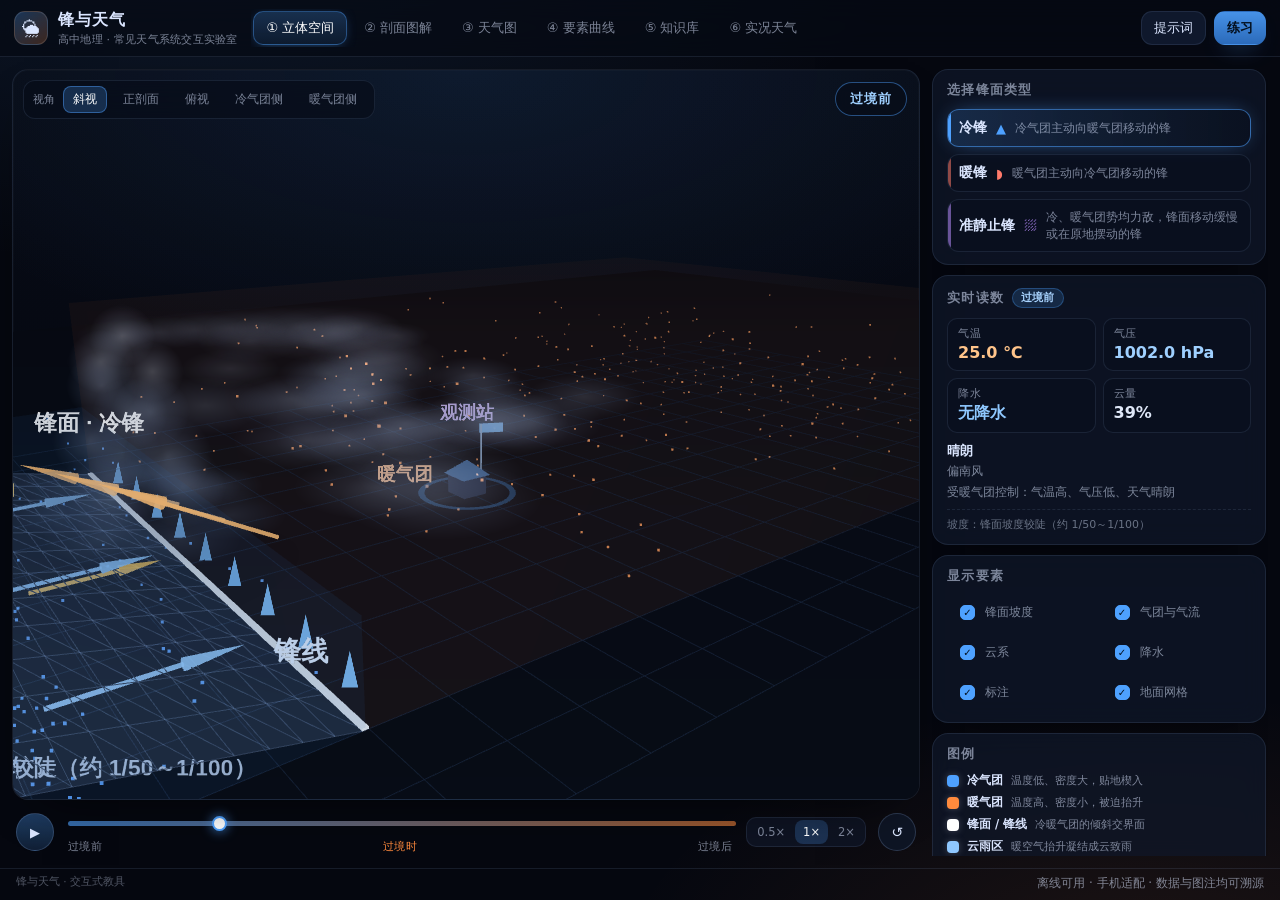
==== commit ce26bed7: "三维场景重塑：真实雨幕线段粒子、地面涟漪与水汽，积雨云/层状云立体化；修复 setLabelText 缺失导致的 3D 渲染中断；天气图投影与配色修正" ====
--- a/docs/index.html
+++ b/docs/index.html
@@ -801,6 +801,15 @@
   .metrics { grid-template-columns: 1fr 1fr; }
   .manual { grid-template-columns: 1fr; }
 }
+
+/* 实况判读：无锋面时的三种演示入口 */
+.demo-row { display: flex; flex-wrap: wrap; gap: 8px; margin-top: 10px; }
+.demo-row .chip {
+  padding: 7px 12px; border-radius: 999px; cursor: pointer;
+  border: 1px solid rgba(140, 175, 235, 0.28); background: rgba(20, 32, 56, 0.7);
+  color: var(--text); font-size: 12.5px;
+}
+.demo-row .chip:hover { border-color: rgba(78, 161, 255, 0.6); background: rgba(30, 52, 90, 0.8); }
 
 </style>
 <link rel="icon" href="data:image/svg+xml,%3Csvg xmlns='http://www.w3.org/2000/svg' viewBox='0 0 100 100'%3E%3Ctext y='.92em' font-size='86'%3E%E2%9B%85%3C/text%3E%3C/svg%3E" />
@@ -1287,6 +1296,24 @@
     return sp;
   }
 
+  /* 就地改写一个文字精灵：重绘贴图、复用它自己的材质，避免每帧新建贴图 */
+  function setLabelText(sprite, text, opts) {
+    if (!sprite || !sprite.material) return sprite;
+    opts = opts || {};
+    var fresh = makeLabel(text, opts);
+    var oldMap = sprite.material.map;
+    sprite.material.map = fresh.material.map;
+    sprite.material.transparent = true;
+    sprite.material.needsUpdate = true;
+    if (oldMap && oldMap.dispose) oldMap.dispose();
+    sprite.userData.baseScale = fresh.userData.baseScale;
+    sprite.userData.aspect = fresh.userData.aspect;
+    sprite.scale.set(fresh.scale.x, fresh.scale.y, 1);
+    /* 断开临时精灵对贴图的引用，防止它被回收时连带 dispose 已交接的贴图 */
+    fresh.material.map = null;
+    return sprite;
+  }
+
   function makeLine(points, color, opts) {
     opts = opts || {};
     var geo = new THREE.BufferGeometry().setFromPoints(points);
@@ -1579,6 +1606,7 @@
     PALETTE: PALETTE,
     roundRect: roundRect,
     makeLabel: makeLabel,
+    setLabelText: setLabelText,
     makeLine: makeLine,
     makeCircleLine: makeCircleLine,
     makeSoftTexture: makeSoftTexture,
@@ -1687,10 +1715,18 @@
     };
   }
 
+  /* 兰勃特投影的 y 轴朝北（数学坐标），画布 y 朝下，需先取反再交给 makeProjector */
+  function lccNorthUp(phi1, phi2, lam0) {
+    var f = lcc(phi1, phi2, lam0);
+    return function (lon, lat) {
+      var p = f(lon, lat);
+      return { x: p.x, y: -p.y };
+    };
+  }
+
   /* 中国主图：经度 73~135，纬度 17~54（南海诸岛另作插图） */
   function chinaProjector(w, h, pad) {
-    var fwd = lcc(25, 47, 105);
-    return makeProjector(fwd, 73, 135, 17, 54, w, h, pad === undefined ? 10 : pad);
+    return makeProjector(lccNorthUp(25, 47, 105), 73, 135, 17, 54, w, h, pad === undefined ? 10 : pad);
   }
 
   /* 区域图（天气图底图）：等经纬，按中纬度压缩经度 */
@@ -1771,7 +1807,7 @@
     c2d.strokeStyle = 'rgba(150,180,230,0.4)';
     c2d.lineWidth = 0.8;
     c2d.strokeRect(ix, iy, iw, ih);
-    var inset = makeProjector(lcc(25, 47, 105), 106, 123, 2, 24, iw, ih, 4);
+    var inset = makeProjector(lccNorthUp(25, 47, 105), 106, 123, 2, 24, iw, ih, 4);
     c2d.translate(ix, iy);
     c2d.fillStyle = opts.land || '#0e1a2c';
     c2d.strokeStyle = opts.border || 'rgba(120,160,220,0.28)';
@@ -1865,6 +1901,7 @@
     CITIES: CITIES,
     lcc: lcc,
     makeProjector: makeProjector,
+    lccNorthUp: lccNorthUp,
     chinaProjector: chinaProjector,
     regionProjector: regionProjector,
     pathRings: pathRings,
@@ -3443,18 +3480,20 @@
       w / 2, h / 2, 'rgba(255,180,120,0.92)', 12 * sc, 'center', true);
   }
 
-  /* 底图参数：rainbelt 用真实中国图，cyclone 用东亚区域世界图 */
+  /* 底图参数：rainbelt 用真实中国图，cyclone 用东亚区域世界图
+     注意配色：陆地比海洋亮一档（#12233c vs #070d18），省界/海岸线提亮，
+     否则整张图对比度太低、看不清轮廓。 */
   function geoSpec(mode, month) {
     if (mode === 'rainbelt') {
       return {
         opts: {
-          ocean: '#070d18',
-          land: '#0e1a2c',
-          border: 'rgba(120,160,220,0.20)',
-          borderWidth: 0.7,
+          ocean: '#081120',
+          land: '#17304f',
+          border: 'rgba(160,196,246,0.45)',
+          borderWidth: 0.9,
           cities: false,
           highlight: RAIN_HIGHLIGHT[month] || [],
-          highlightFill: 'rgba(78,161,255,0.16)',
+          highlightFill: 'rgba(78,161,255,0.22)',
           insetPad: 8
         }
       };
@@ -3462,10 +3501,119 @@
     return {
       opts: {
         lonMin: 100, lonMax: 140, latMin: 18, latMax: 50,
-        ocean: '#070d18', land: '#0e1a2c',
-        border: 'rgba(120,160,220,0.18)', borderWidth: 0.6
+        ocean: '#081120', land: '#17304f',
+        border: 'rgba(160,196,246,0.42)', borderWidth: 0.85
       }
     };
+  }
+
+  /* GEO 的 LCC 投影 y 轴朝北（数值随纬度增大），而 canvas 的 y 轴向下；
+     GEO.drawChina 直接用它绘制会“南海诸岛在上、黑龙江在下”，南北颠倒。
+     这里把投影的 y 翻转，得到“北在上、南在下”的正确朝向（不改 geo.js）。 */
+  function northUpProj(proj, ph) {
+    /* GEO.chinaProjector 现已修正为“北在上”；若检测到投影本身已经北在上，
+       则直接复用，避免二次翻转又把地图倒过来。 */
+    try {
+      var south = proj.project(105, 20), north = proj.project(105, 45);
+      if (north.y < south.y) return proj;
+    } catch (e) { /* 投影异常时按旧逻辑翻转 */ }
+    return {
+      project: function (lon, lat) {
+        var p = proj.project(lon, lat);
+        return { x: p.x, y: ph - p.y };
+      }
+    };
+  }
+
+  /* 北在上的真实中国底图：海岸线 / 省界 / 省份高亮 / 南海诸岛插图。
+     数据与投影都取自 GEO / GEO_CHINA，仅把 y 轴翻正；配色沿用 geoSpec。
+     返回北向上的投影，供雨带/城市等动态层统一使用。 */
+  function paintChinaBase(g, pw, ph, month) {
+    var G = global.GEO, CH = global.GEO_CHINA;
+    var opts = geoSpec('rainbelt', month).opts;
+    var proj = northUpProj(G.chinaProjector(pw, ph, 10), ph);
+    var pv, i, j, q, ring;
+
+    g.save();
+    g.lineJoin = 'round';
+    if (opts.ocean) { g.fillStyle = opts.ocean; g.fillRect(0, 0, pw, ph); }
+
+    /* 省级陆地 + 省界 */
+    g.fillStyle = opts.land;
+    g.strokeStyle = opts.border;
+    g.lineWidth = opts.borderWidth;
+    for (i = 0; i < CH.provinces.length; i++) {
+      G.pathRings(g, CH.provinces[i].rings, proj.project);
+      g.fill();
+    }
+    for (i = 0; i < CH.provinces.length; i++) {
+      G.pathRings(g, CH.provinces[i].rings, proj.project);
+      g.stroke();
+    }
+
+    /* 高亮当月雨带覆盖的省份 */
+    if (opts.highlight && opts.highlight.length) {
+      g.fillStyle = opts.highlightFill;
+      for (i = 0; i < CH.provinces.length; i++) {
+        pv = CH.provinces[i];
+        if (opts.highlight.some(function (n) { return pv.name.indexOf(n) >= 0; })) {
+          G.pathRings(g, pv.rings, proj.project);
+          g.fill();
+        }
+      }
+    }
+
+    /* 南海诸岛插图（右下角，含九段线；插图同样北在上） */
+    var iw = Math.max(48, Math.min(pw * 0.2, 96));
+    var ih = iw * 1.35;
+    var ipd = opts.insetPad === undefined ? 12 : opts.insetPad;
+    var ix = pw - iw - ipd, iy = ph - ih - ipd;
+    var inProj = northUpProj(
+      G.makeProjector(G.lcc(25, 47, 105), 106, 123, 2, 24, iw, ih, 4), ih);
+    g.save();
+    g.fillStyle = 'rgba(7,13,24,0.82)';
+    g.fillRect(ix, iy, iw, ih);
+    g.strokeStyle = 'rgba(150,180,230,0.45)';
+    g.lineWidth = 1;
+    g.strokeRect(ix, iy, iw, ih);
+    g.translate(ix, iy);
+    /* 插图必须裁剪到小框内：否则超出经度 106—123°E / 纬度 2—24°N 的省份
+       （新疆、内蒙古等）会“溢出”到主图上，形成一块多余的小中国轮廓 */
+    g.beginPath();
+    g.rect(0, 0, iw, ih);
+    g.clip();
+    g.fillStyle = opts.land;
+    g.strokeStyle = opts.border;
+    g.lineWidth = 0.5;
+    for (i = 0; i < CH.provinces.length; i++) {
+      G.pathRings(g, CH.provinces[i].rings, inProj.project);
+      g.fill();
+      g.stroke();
+    }
+    if (CH.jd && CH.jd.rings) {
+      g.strokeStyle = 'rgba(150,190,240,0.85)';
+      g.lineWidth = Math.max(0.8, iw / 60);
+      for (i = 0; i < CH.jd.rings.length; i++) {
+        ring = CH.jd.rings[i];
+        if (!ring || ring.length < 2) continue;
+        g.beginPath();
+        for (j = 0; j < ring.length; j++) {
+          q = inProj.project(ring[j][0], ring[j][1]);
+          if (j === 0) g.moveTo(q.x, q.y); else g.lineTo(q.x, q.y);
+        }
+        g.stroke();
+      }
+    }
+    g.restore();
+
+    /* 插图标签（正立文字） */
+    g.fillStyle = 'rgba(219,230,255,0.78)';
+    g.font = 'bold 9px ' + FONT;
+    g.textAlign = 'right';
+    g.textBaseline = 'alphabetic';
+    g.fillText('南海诸岛', ix + iw - 3, iy + ih - 3);
+    g.restore();
+    return proj;
   }
 
   /* 生成/复用底图缓存。返回 { cv, proj, inset, geoOK, landPath } */
@@ -3492,9 +3640,10 @@
     var bg = off.ctx;
     if (mode === 'rainbelt') {
       if (hasGeo) {
-        var out = global.GEO.drawChina(bg, pw, ph, geoSpec(mode, month).opts);
-        cache.proj = out.projector;
-        cache.inset = out.inset;
+        /* 注意：不用 GEO.drawChina 直接画（它的 LCC y 轴朝北会让地图南北颠倒），
+           改用同一套 GEO 数据 + 翻正 y 轴的自绘底图。 */
+        cache.proj = paintChinaBase(bg, pw, ph, month);
+        cache.inset = null;
         /* 陆地裁剪路径（省界多边形）预生成一次，雨带只画在陆地上 */
         if (typeof Path2D !== 'undefined') {
           try {
@@ -3528,7 +3677,7 @@
   /* 无法离屏时（如测试桩），直接在当前上下文画底图 */
   function paintBaseDirect(g, mode, month, pw, ph) {
     if (mode === 'rainbelt' && global.GEO && global.GEO_CHINA) {
-      return global.GEO.drawChina(g, pw, ph, geoSpec(mode, month).opts);
+      return { projector: paintChinaBase(g, pw, ph, month), inset: null };
     }
     if (mode !== 'rainbelt' && global.GEO && global.GEO_WORLD) {
       return {
@@ -3737,9 +3886,10 @@
       g.lineWidth = k === 5 ? 1.6 : 1.1;
       g.stroke();
       if (labelsOn) {
-        var q2 = isoPoint(k, 2.42 + k * 0.14);   /* 左下方向标数值 */
+        /* 数值标签沿西南→西北的弧线错开，避免内圈数值挤在一起 */
+        var q2 = isoPoint(k, 2.05 + k * 0.30);
         haloText(g, String(996 + 4 * k), q2.x, q2.y,
-          'rgba(150,190,255,0.66)', 9.5 * sc, 'center', false);
+          'rgba(150,190,255,0.72)', 9.5 * sc, 'center', false);
       }
     }
 
@@ -3795,10 +3945,10 @@
 
     if (!labelsOn) { g.restore(); return; }
 
-    /* 低压中心 */
+    /* 低压中心：L 在上、说明文字移到 L 上方，避免与 B 站“过境时（冷锋）”重叠 */
     haloText(g, 'L', cx, cy - 5 * sc, '#ff8f86', 26 * sc, 'center', true);
-    haloText(g, '低压中心 996 hPa', cx, cy + 18 * sc,
-      'rgba(255,180,170,0.92)', 10 * sc, 'center', false);
+    haloText(g, '低压中心 996 hPa', cx, cy - 38 * sc,
+      'rgba(255,180,170,0.94)', 10 * sc, 'center', false);
 
     /* 锋面名称 */
     var iCold = pathInfo(coldPts), iWarm = pathInfo(warmPts);
@@ -3918,8 +4068,8 @@
 
   /* 雨带内的小雨滴（斜短线），强化“多雨”观感 */
   function rainDrops(g, proj, cfg, sc) {
-    g.strokeStyle = 'rgba(160,215,255,0.62)';
-    g.lineWidth = 1.3 * sc;
+    g.strokeStyle = 'rgba(185,228,255,0.80)';
+    g.lineWidth = 1.4 * sc;
     g.lineCap = 'round';
     var i, lon, lat, p;
     for (i = 0; i < 10; i++) {
@@ -3944,8 +4094,8 @@
     }
     g.save();
     g.setLineDash([7 * sc, 5 * sc]);
-    g.strokeStyle = 'rgba(255,158,203,0.92)';
-    g.lineWidth = 2.2 * sc;
+    g.strokeStyle = 'rgba(255,170,210,0.98)';
+    g.lineWidth = 2.4 * sc;
     g.lineCap = 'round';
     polyline(g, pts, false);
     g.restore();
@@ -3956,9 +4106,9 @@
     var se = cfg.se;
     var i, p;
     g.save();
-    g.setLineDash([6 * sc, 5 * sc]);
-    g.strokeStyle = 'rgba(255,210,120,0.62)';
-    g.lineWidth = 1.5 * sc;
+    g.setLineDash([7 * sc, 5 * sc]);
+    g.strokeStyle = 'rgba(255,216,132,0.94)';
+    g.lineWidth = 1.8 * sc;
     g.beginPath();
     for (i = 0; i <= 48; i++) {
       var a = i / 48 * TAU;
@@ -3970,7 +4120,7 @@
     g.restore();
     var lp = proj.project(se.lon + se.rx * 0.72, se.lat + se.ry * 0.98);
     haloText(g, '588 线（西太副高）', lp.x, lp.y - 4 * sc,
-      'rgba(255,210,120,0.85)', 9 * sc, 'center', false);
+      'rgba(255,216,132,0.96)', 10 * sc, 'center', false);
   }
 
   /* 城市：按月份选 4 个，落在雨带纬度内的金色高亮 */
@@ -3993,20 +4143,20 @@
       var p = proj.project(ct.lon, ct.lat);
       if (inBand) {
         g.beginPath();
-        g.arc(p.x, p.y, 5.4 * sc, 0, TAU);
-        g.fillStyle = 'rgba(255,211,107,0.16)';
+        g.arc(p.x, p.y, 6.2 * sc, 0, TAU);
+        g.fillStyle = 'rgba(255,211,107,0.24)';
         g.fill();
-        g.strokeStyle = 'rgba(255,211,107,0.62)';
-        g.lineWidth = 1.2 * sc;
+        g.strokeStyle = 'rgba(255,211,107,0.95)';
+        g.lineWidth = 1.4 * sc;
         g.stroke();
       }
       g.beginPath();
-      g.arc(p.x, p.y, 2.8 * sc, 0, TAU);
-      g.fillStyle = inBand ? '#ffd36b' : 'rgba(219,230,255,0.82)';
+      g.arc(p.x, p.y, 3.2 * sc, 0, TAU);
+      g.fillStyle = inBand ? '#ffd36b' : 'rgba(219,230,255,0.92)';
       g.fill();
       if (labelsOn) {
-        haloText(g, ct.n, p.x + 7 * sc, p.y - 6 * sc,
-          inBand ? '#ffd36b' : 'rgba(219,230,255,0.72)', 10 * sc, 'left', inBand);
+        haloText(g, ct.n, p.x + 8 * sc, p.y - 7 * sc,
+          inBand ? '#ffe08a' : 'rgba(219,230,255,0.82)', 10.5 * sc, 'left', inBand);
       }
     }
   }
@@ -4067,7 +4217,8 @@
       g.clip();
       clipped = true;
     }
-    fillHatchPoly(g, bandPts, 'rgba(143,200,255,0.24)', 'rgba(143,200,255,0.55)', 8 * sc, 1);
+    fillHatchPoly(g, bandPts, 'rgba(143,200,255,0.30)',
+      'rgba(170,220,255,0.78)', 8 * sc, 1.1);
     rainDrops(g, proj, cfg, sc);
     dashedFrontLine(g, proj, cfg, sc);
     if (clipped) g.restore();
@@ -4080,11 +4231,11 @@
 
     /* 雨带名称 */
     var lbl = proj.project((cfg.lonA + cfg.lonB) / 2 - (cfg.lonB - cfg.lonA) * 0.12, cfg.lb + 1.6);
-    haloText(g, cfg.name, lbl.x, lbl.y - 4 * sc, '#cfebff', 11 * sc, 'center', true);
-
-    /* 7—8 月：长江中下游受副高控制出现伏旱 */
+    haloText(g, cfg.name, lbl.x, lbl.y - 4 * sc, '#e8f4ff', 11.5 * sc, 'center', true);
+
+    /* 7—8 月：长江中下游受副高控制出现伏旱（标在城市以南，避免压住城市名） */
     if (cfg.dry && labelsOn) {
-      var dp = proj.project(118.5, 30.2);
+      var dp = proj.project(115.4, 27.2);
       haloText(g, '长江中下游 · 伏旱', dp.x, dp.y + 4 * sc,
         'rgba(255,200,140,0.95)', 10 * sc, 'center', true);
     }
@@ -4125,7 +4276,7 @@
     g.stroke();
 
     /* 符号行 */
-    var sy = box.y + Math.min(box.h * 0.42, (34 + 36) * sc);
+    var sy = box.y + 66 * sc;
     var x0 = box.x + padX, x1 = box.x + box.w - padX;
     if (x1 - x0 > 40) {
       var seg = [{ x: x0, y: sy }, { x: x1, y: sy }];
@@ -4138,12 +4289,12 @@
       else symbolsAlong(g, seg, type === 'cold' ? 'tri' : 'semi', size, size * 2.7, col, 1);
     }
 
-    /* 移动方向提示（准静止锋除外） */
+    /* 移动方向提示（准静止锋除外）：画在符号线上方，避免压住符号 */
     if (type !== 'stationary') {
-      var ax = box.x + box.w - padX - 16 * sc;
-      var ay = box.y + 56 * sc;
-      drawArrow(g, ax, ay + 15 * sc, ax, ay, col, 1.3 * sc, 4.5 * sc);
-      haloText(g, '移动方向', ax - 4 * sc, ay + 8 * sc, C.dim, 8.5 * sc, 'right', false);
+      var ax2 = x1 - 6 * sc;
+      var ay = sy - 19 * sc;
+      drawArrow(g, ax2 - 26 * sc, ay, ax2, ay, col, 1.3 * sc, 4.5 * sc);
+      haloText(g, '移动方向', ax2 - 30 * sc, ay + 3 * sc, C.dim, 8.5 * sc, 'right', false);
     }
 
     /* 要点行 */
@@ -4153,8 +4304,8 @@
       ['实例', m.example]
     ];
     var maxW = box.w - padX * 2;
-    var ry = sy + 21 * sc;
-    var rowH = 25 * sc;
+    var ry = sy + 24 * sc;
+    var rowH = 26 * sc;
     for (i = 0; i < rows.length; i++) {
       if (ry + 10 * sc > box.y + box.h - 8 * sc) break;
       haloText(g, rows[i][0], box.x + padX, ry, 'rgba(219,230,255,0.46)', 9.5 * sc, 'left', true);
@@ -4176,7 +4327,7 @@
     var cards = [], i;
     if (horiz) {
       var cw = (pw - 2 * gap) / 3;
-      var ch = Math.min(ph, 320 * sc);
+      var ch = Math.min(ph, 212 * sc);
       var y0 = P.y0 + (ph - ch) / 2;
       for (i = 0; i < 3; i++) cards.push({ x: P.x0 + i * (cw + gap), y: y0, w: cw, h: ch });
     } else {
@@ -4219,9 +4370,11 @@
       c2d.lineJoin = 'round';
       c2d.setLineDash([]);
 
-      /* 标题（左上） */
-      haloText(c2d, info.title, 15 * sc, 22 * sc, C.text, 15 * sc, 'left', true);
-      haloText(c2d, info.sub, w - 15 * sc, 22 * sc, C.dim, 10.5 * sc, 'right', false);
+      /* 标题下移：页面顶部有浮层按钮（模式切换/月份滑条/阶段徽标），
+         y < 58px 内除背景外不画任何文字；标题放 y≈64–96 左侧，右侧留空。 */
+      haloText(c2d, info.title, 16 * sc, 82 * sc, C.text, 15 * sc, 'left', true);
+      haloText(c2d, info.sub, 17 * sc, 99 * sc,
+        'rgba(219,230,255,0.52)', 10.5 * sc, 'left', false);
 
       /* 先算底部图例/说明所占高度，再定绘图区 */
       var maxLegendW = w - 64 * sc;
@@ -4237,9 +4390,10 @@
       var P = {
         x0: 14 * sc,
         x1: w - 14 * sc,
-        y0: 44 * sc,
+        y0: Math.min(118 * sc, Math.max(78 * sc, h * 0.17)),
         y1: h - bh - 14 * sc
       };
+      if (P.y1 - P.y0 < 40 * sc) P.y0 = Math.max(20 * sc, P.y1 - 40 * sc);
 
       /* 绘图区裁剪，内容不侵入底部面板 */
       c2d.save();
@@ -5492,39 +5646,61 @@
   function cloudField(kind) {
     var tex = global.H.makeSoftTexture('cloud');
     var g = new THREE.Group();
-    var n = kind === 'cumulo' ? 16 : 34;
-    for (var i = 0; i < n; i++) {
-      var mat = new THREE.SpriteMaterial({
-        map: tex, transparent: true, depthWrite: false,
-        opacity: kind === 'cumulo' ? 0.5 : 0.34
-      });
-      var sp = new THREE.Sprite(mat);
-      if (kind === 'cumulo') {
-        var u = i / (n - 1);
-        var ang = Math.random() * Math.PI * 2;
-        var r = 1.9 * (1 - u * 0.55);
-        sp.position.set(
-          Math.cos(ang) * r * 0.7,
-          2.4 + u * 4.6 + Math.random() * 0.6,
-          Math.sin(ang) * r
-        );
-        var s = 2.2 + (1 - u) * 2.6 + Math.random();
-        sp.scale.set(s, s * 0.85, 1);
-        sp.userData.puff = { u: u, ox: sp.position.x, oy: sp.position.y, oz: sp.position.z, s: s };
-      } else {
-        var row = i % 2;
-        sp.position.set(
-          0.6 + Math.random() * 9.5,
-          3.1 + row * 0.9 + Math.random() * 0.5,
-          -Z + 0.5 + Math.random() * (2 * Z - 1)
-        );
-        var sw = 3.2 + Math.random() * 2.6;
-        sp.scale.set(sw, sw * 0.42, 1);
+    var i, mat, sp, u, s, r, ang;
+    if (kind === 'cumulo') {
+      /* 积雨云：底部扁平云盘 + 高耸云柱 + 顶部云砧（向 +x 铺展） */
+      var baseN = 9, colN = 11, anvilN = 7;
+      for (i = 0; i < baseN; i++) {
+        u = i / (baseN - 1);
+        mat = new THREE.SpriteMaterial({ map: tex, transparent: true, depthWrite: false, opacity: 0.5, color: 0x74879e });
+        sp = new THREE.Sprite(mat);
+        ang = u * Math.PI * 2;
+        r = 2.5 + Math.cos(u * 3.1) * 0.5;
+        sp.position.set(Math.cos(ang) * r * 0.8, 2.15 + Math.sin(u * 2) * 0.16, Math.sin(ang) * r * 1.15);
+        s = 2.5 + Math.random() * 0.8;
+        sp.userData.puff = { kind: 'base', sx: s * 1.3, sy: s * 0.6, y0: sp.position.y, u: 0 };
+        g.add(sp);
+      }
+      for (i = 0; i < colN; i++) {
+        u = i / (colN - 1);
+        mat = new THREE.SpriteMaterial({
+          map: tex, transparent: true, depthWrite: false, opacity: 0.62,
+          color: u > 0.72 ? 0xffffff : 0xc6d6e9
+        });
+        sp = new THREE.Sprite(mat);
+        r = 1.5 * (1 - u * 0.55);
+        ang = i * 2.4;
+        sp.position.set(Math.cos(ang) * r * 0.85, 2.35 + u * 4.3, Math.sin(ang) * r);
+        s = 3.0 - u * 1.0 + Math.random() * 0.5;
+        sp.userData.puff = { kind: 'col', sx: s, sy: s * 0.95, y0: sp.position.y, u: u };
+        g.add(sp);
+      }
+      for (i = 0; i < anvilN; i++) {
+        u = i / (anvilN - 1);
+        mat = new THREE.SpriteMaterial({ map: tex, transparent: true, depthWrite: false, opacity: 0.3, color: 0xeef4ff });
+        sp = new THREE.Sprite(mat);
+        sp.position.set(0.6 + u * 4.8, 6.5 + Math.sin(u * 2.2) * 0.22, (u - 0.5) * 3.4);
+        s = 2.4 + u * 1.1;
+        sp.userData.puff = { kind: 'anvil', sx: s * 1.5, sy: s * 0.5, y0: sp.position.y, u: u };
+        g.add(sp);
+      }
+    } else {
+      /* 层状云：两层水平云毯 + 低空雨层云，边缘用大而淡的片铺开 */
+      var rows = [{ y: 3.55, w: 4.4, o: 0.24 }, { y: 4.4, w: 3.2, o: 0.18 }];
+      for (i = 0; i < 34; i++) {
+        var rr = rows[i % 2];
+        mat = new THREE.SpriteMaterial({ map: tex, transparent: true, depthWrite: false, opacity: rr.o, color: 0xd8e3f2 });
+        sp = new THREE.Sprite(mat);
+        sp.position.set(0.3 + (i / 34) * 9.8, rr.y + Math.random() * 0.3, -Z + 0.4 + Math.random() * (2 * Z - 0.8));
+        s = rr.w + Math.random() * 1.9;
+        sp.scale.set(s, s * 0.32, 1);
         sp.userData.baseY = sp.position.y;
         sp.userData.baseX = sp.position.x;
         sp.userData.ph = Math.random() * 6.28;
+        sp.userData.sx = s;
+        sp.userData.sy = s * 0.32;
+        g.add(sp);
       }
-      g.add(sp);
     }
     return g;
   }
@@ -5696,23 +5872,80 @@
     var clouds = { cumulo: cloudField('cumulo'), layer: cloudField('layer') };
     scene.add(clouds.cumulo); scene.add(clouds.layer);
 
-    var rainTex = global.H.makeSoftTexture('rain');
-    var rainCount = 900;
-    var rainPos = new Float32Array(rainCount * 3);
-    var rainState = [];
-    for (var r = 0; r < rainCount; r++) {
-      rainState.push({ x: 0, y: Math.random() * 6, z: -Z + Math.random() * 2 * Z, v: 12 + Math.random() * 8 });
-      rainPos[r * 3] = 0; rainPos[r * 3 + 1] = rainState[r].y; rainPos[r * 3 + 2] = rainState[r].z;
+    /* 降雨：线段粒子（每滴一条倾斜雨丝）+ 地面涟漪，比点精灵更像真雨 */
+    var RAIN_N = 820;
+    var rainSeg = new Float32Array(RAIN_N * 6);
+    var rainDrops = [];
+    for (var r = 0; r < RAIN_N; r++) {
+      rainDrops.push({
+        x: (Math.random() * 2 - 1) * 14, y: Math.random() * 6,
+        z: -Z + Math.random() * 2 * Z,
+        len: 0.45 + Math.random() * 0.65,
+        sp: 13 + Math.random() * 9,
+        k: 0.55 + Math.random() * 0.45
+      });
     }
     var rainGeo = new THREE.BufferGeometry();
-    rainGeo.setAttribute('position', new THREE.BufferAttribute(rainPos, 3));
-    var rainMat = new THREE.PointsMaterial({
-      map: rainTex, color: 0xa8d4ff, size: 0.5, transparent: true, opacity: 0.8,
-      depthWrite: false, sizeAttenuation: true
+    rainGeo.setAttribute('position', new THREE.BufferAttribute(rainSeg, 3));
+    var rainMat = new THREE.LineBasicMaterial({
+      color: 0xcde6ff, transparent: true, opacity: 0.55, depthWrite: false
     });
-    var rainPts = new THREE.Points(rainGeo, rainMat);
+    var rainPts = new THREE.LineSegments(rainGeo, rainMat);
+    rainPts.frustumCulled = false; /* 顶点每帧变化，包围球不可信 */
     rainPts.visible = false;
     scene.add(rainPts);
+
+    /* 雨区水汽：稀疏大颗粒雾点，让雨幕有体积感 */
+    var MIST_N = 130;
+    var mistPos = new Float32Array(MIST_N * 3);
+    var mistState = [];
+    for (var mi = 0; mi < MIST_N; mi++) {
+      mistState.push({ x: 0, y: Math.random() * 4.5, z: -Z + Math.random() * 2 * Z, v: 0.7 + Math.random() * 0.8 });
+    }
+    var mistGeo = new THREE.BufferGeometry();
+    mistGeo.setAttribute('position', new THREE.BufferAttribute(mistPos, 3));
+    var mistMat = new THREE.PointsMaterial({
+      map: global.H.makeSoftTexture('cloud'), color: 0x9ec4ea, size: 2.4,
+      transparent: true, opacity: 0.06, depthWrite: false, sizeAttenuation: true
+    });
+    var mistPts = new THREE.Points(mistGeo, mistMat);
+    mistPts.frustumCulled = false;
+    mistPts.visible = false;
+    scene.add(mistPts);
+
+    /* 地面涟漪（雨滴落地） */
+    function ringTexture() {
+      var c = document.createElement('canvas');
+      c.width = c.height = 64;
+      var g2 = c.getContext('2d');
+      g2.strokeStyle = 'rgba(190,225,255,0.9)';
+      g2.lineWidth = 4;
+      g2.beginPath();
+      g2.arc(32, 32, 24, 0, Math.PI * 2);
+      g2.stroke();
+      var t = new THREE.CanvasTexture(c);
+      return t;
+    }
+    var ringTex = ringTexture();
+    var SPLASH_N = 54;
+    var splashGroup = new THREE.Group();
+    splashGroup.rotation.x = -Math.PI / 2;
+    splashGroup.position.y = 0.03;
+    scene.add(splashGroup);
+    var splashes = [];
+    for (var sp2 = 0; sp2 < SPLASH_N; sp2++) {
+      var smat = new THREE.MeshBasicMaterial({
+        map: ringTex, transparent: true, opacity: 0, depthWrite: false, color: 0xbfe2ff
+      });
+      var smesh = new THREE.Mesh(new THREE.PlaneGeometry(1, 1), smat);
+      smesh.frustumCulled = false;
+      smesh.visible = false;
+      splashGroup.add(smesh);
+      splashes.push({
+        mesh: smesh, mat: smat, ph: Math.random(),
+        x: (Math.random() * 2 - 1) * 10, z: -Z + Math.random() * 2 * Z
+      });
+    }
 
     var snowCount = 260;
     var snowPos = new Float32Array(snowCount * 3);
@@ -5729,8 +5962,18 @@
       map: global.H.makeSoftTexture('snow'), color: 0xffffff, size: 0.28,
       transparent: true, opacity: 0.9, depthWrite: false
     }));
+    snowPts.frustumCulled = false;
     snowPts.visible = false;
     scene.add(snowPts);
+
+    /* 云影：云下雨区在地面上压暗一片 */
+    var cloudShadow = new THREE.Mesh(
+      new THREE.CircleGeometry(1, 40),
+      new THREE.MeshBasicMaterial({ color: 0x03060d, transparent: true, opacity: 0.2, depthWrite: false })
+    );
+    cloudShadow.rotation.x = -Math.PI / 2;
+    cloudShadow.position.y = 0.015;
+    scene.add(cloudShadow);
 
     /* 观测站 */
     var station = makeStation();
@@ -5797,9 +6040,8 @@
         var len = Math.sqrt(dx * dx + dy * dy) || 1;
         a.scale.setScalar(Math.max(0.7, len / 4.6));
       });
-      labels.front.text = '';
-      labels.slope.text = meta.slopeText;
-      labels.cold.text = type === 'warm' ? '冷气团' : '冷气团';
+      global.H.setLabelText(labels.front, '锋面 · ' + meta.name, { color: '#ffffff', size: 40, scale: 1.0 });
+      global.H.setLabelText(labels.slope, meta.slopeText, { color: '#9fb8d8', size: 32, scale: 0.78 });
     }
 
     var views = {
@@ -5883,49 +6125,93 @@
         /* 云 */
         cloudSum = cur.cloud;
         var cumOn = type !== 'warm';
-        clouds.cumulo.visible = !!st.show.clouds && cumOn && cloudSum > 0.05;
-        clouds.layer.visible = !!st.show.clouds && (!cumOn || cloudSum > 0.05);
-        clouds.cumulo.position.x = xf - 1.4;
-        clouds.layer.position.x = xf + 1.5;
+        clouds.cumulo.visible = !!st.show.clouds && cumOn && cloudSum > 0.03;
+        clouds.layer.visible = !!st.show.clouds && (!cumOn || cloudSum > 0.03);
+        clouds.cumulo.position.x = xf - 1.2;
+        clouds.layer.position.x = xf + 1.6;
         clouds.cumulo.children.forEach(function (sp) {
-          var u = sp.userData.puff.u;
-          var grow = 0.55 + 0.45 * cloudSum;
-          sp.scale.set(sp.userData.puff.s * grow, sp.userData.puff.s * grow * 0.9, 1);
-          sp.material.opacity = 0.18 + 0.5 * cloudSum;
-          sp.position.y = 2.4 + u * 4.6 * (0.65 + 0.35 * cloudSum);
+          var pd = sp.userData.puff;
+          var grow = 0.55 + 0.45 * Math.min(1, cloudSum * 1.05);
+          sp.scale.set(pd.sx * grow, pd.sy * grow, 1);
+          if (pd.kind === 'col') sp.position.y = pd.y0 + (cloudSum - 0.35) * 0.7 * pd.u;
+          sp.material.opacity = (pd.kind === 'anvil' ? 0.16 : pd.kind === 'base' ? 0.34 : 0.42) * (0.45 + 0.55 * cloudSum);
         });
         clouds.layer.children.forEach(function (sp) {
-          sp.material.opacity = 0.1 + 0.32 * cloudSum;
+          sp.material.opacity = 0.08 + 0.26 * cloudSum;
+          sp.scale.set(sp.userData.sx * (0.7 + 0.3 * cloudSum), sp.userData.sy, 1);
           sp.position.y = sp.userData.baseY + Math.sin(time * 0.6 + sp.userData.ph) * 0.12;
         });
 
-        /* 雨/雪 */
+        /* 雨/雪：雨区与 2D 视图同一套数据（FRONT.span），冷锋在锋后、暖锋在锋前 */
         var rain = cur.rain;
         var isSnow = cur.temp < 1.5;
+        var rsp = FRONT.span(type, t, 'rain');
+        var rL = Math.max(-L, Math.min(L, rsp.x0));
+        var rR = Math.max(-L, Math.min(L, rsp.x1));
+        var bandW = Math.max(0.6, rR - rL);
+        var slant = type === 'cold' ? -0.42 : type === 'warm' ? -0.16 : -0.26;
         rainPts.visible = !!st.show.rain && rain > 0.02 && !isSnow;
         snowPts.visible = !!st.show.rain && rain > 0.02 && isSnow;
-        rainMat.opacity = Math.min(0.9, 0.25 + rain * 0.75);
+        mistPts.visible = !!st.show.rain && rain > 0.05 && !isSnow;
+        rainMat.opacity = Math.min(0.85, 0.2 + rain * 0.8);
+        cloudShadow.visible = !!st.show.clouds;
+        cloudShadow.position.x = (rL + rR) / 2;
+        cloudShadow.scale.set(bandW * 0.62 + 1.2, (bandW * 0.62 + 1.2) * 0.8, 1);
+        cloudShadow.material.opacity = 0.06 + 0.22 * rain;
         if (rainPts.visible) {
-          var rLeft = xf + meta.rainOffset - meta.rainHalf;
-          var rRight = xf + meta.rainOffset + meta.rainHalf;
-          var active = Math.floor(rainCount * Math.min(1, 0.25 + rain));
-          rainGeo.setDrawRange(0, active);
+          var active = Math.floor(RAIN_N * Math.min(1, 0.2 + rain * 0.9));
+          rainGeo.setDrawRange(0, active * 2);
           for (var q = 0; q < active; q++) {
-            var rs = rainState[q];
-            rs.y -= rs.v * dt;
+            var rs = rainDrops[q];
+            rs.y -= rs.sp * dt;
             if (rs.y < 0.05) {
-              rs.y = 4.6 + Math.random() * 2.4;
-              rs.x = rLeft + Math.random() * Math.max(0.2, rRight - rLeft);
+              rs.y = 6.2 + Math.random() * 1.4;
+              rs.x = rL + Math.random() * bandW;
             }
-            rainPos[q * 3] = rs.x - 0.12;
-            rainPos[q * 3 + 1] = rs.y;
-            rainPos[q * 3 + 2] = rs.z;
+            var len = rs.len;
+            rainSeg[q * 6] = rs.x;
+            rainSeg[q * 6 + 1] = rs.y;
+            rainSeg[q * 6 + 2] = rs.z;
+            rainSeg[q * 6 + 3] = rs.x + slant * len;
+            rainSeg[q * 6 + 4] = rs.y - len;
+            rainSeg[q * 6 + 5] = rs.z;
           }
           rainGeo.attributes.position.needsUpdate = true;
         }
+        if (mistPts.visible) {
+          for (var mq = 0; mq < MIST_N; mq++) {
+            var ms = mistState[mq];
+            ms.y -= ms.v * dt;
+            if (ms.y < 0.4) {
+              ms.y = 4.2 + Math.random() * 1.6;
+              ms.x = rL + Math.random() * bandW;
+            }
+            if (!ms.x) ms.x = rL + Math.random() * bandW;
+            mistPos[mq * 3] = ms.x;
+            mistPos[mq * 3 + 1] = ms.y;
+            mistPos[mq * 3 + 2] = ms.z;
+          }
+          mistGeo.attributes.position.needsUpdate = true;
+          mistMat.opacity = 0.03 + 0.07 * rain;
+        }
+        /* 地面涟漪：雨区边缘扩散的水圈 */
+        var splashOn = !!st.show.rain && rain > 0.06 && !isSnow;
+        for (var sq = 0; sq < SPLASH_N; sq++) {
+          var spl = splashes[sq];
+          if (!splashOn) { spl.mesh.visible = false; continue; }
+          spl.ph += dt * (1.3 + 0.9 * rain);
+          if (spl.ph >= 1) {
+            spl.ph = 0;
+            spl.x = rL + Math.random() * bandW;
+            spl.z = -Z + Math.random() * 2 * Z;
+          }
+          spl.mesh.visible = true;
+          var sc = 0.26 + spl.ph * 1.1;
+          spl.mesh.scale.set(sc, sc, 1);
+          spl.mesh.position.set(spl.x, -spl.z, 0);
+          spl.mat.opacity = (1 - spl.ph) * (0.22 + 0.45 * rain);
+        }
         if (snowPts.visible) {
-          var sLeft = xf + meta.rainOffset - meta.rainHalf;
-          var sRight = xf + meta.rainOffset + meta.rainHalf;
           var actS = Math.floor(snowCount * Math.min(1, 0.4 + rain));
           snowGeo.setDrawRange(0, actS);
           for (var w = 0; w < actS; w++) {
@@ -5933,7 +6219,7 @@
             ss.y -= ss.v * dt;
             if (ss.y < 0.05) {
               ss.y = 4.6 + Math.random() * 2;
-              ss.x = sLeft + Math.random() * Math.max(0.2, sRight - sLeft);
+              ss.x = rL + Math.random() * bandW;
             }
             snowPos[w * 3] = ss.x + Math.sin(time * 1.4 + ss.ph) * 0.25;
             snowPos[w * 3 + 1] = ss.y;
@@ -5964,21 +6250,15 @@
         labels.move.visible = showLabels;
         labels.slope.visible = showLabels;
 
-        /* 冷气团在移动方向后方 */
-        var behindX = type === 'warm' ? -L * 0.55 : xf - 7;
-        var aheadX = type === 'warm' ? xf + 6 : L * 0.55;
-        if (type === 'warm') { behindX = xf + 7; aheadX = -L * 0.5; }
-        labels.cold.position.set(behindX, 1.1, 0);
-        labels.warm.position.set(type === 'warm' ? -6 : Math.min(L * 0.72, xf + 6.5), type === 'warm' ? 2.4 : 1.0, 0);
-        labels.cold.text = '';
-        labels.cold.material.map = null;
-        /* 文字精灵内容固定，冷/暖标签位置随类型互换 */
-        var coldLabelText = type === 'warm' ? '冷气团' : '冷气团';
-        labels.cold.position.set(type === 'warm' ? xf + 7 : xf - 7, 1.1, 0);
-        labels.warm.position.set(type === 'warm' ? -7 : xf + 7, type === 'warm' ? 1.1 : 1.1, 0);
+        /* 冷/暖气团标签位置随类型互换：冷气团总在锋面后方（移动方向一侧） */
+        var left = -L * 0.88, right = L * 0.88;
+        var coldX = type === 'warm' ? Math.min(right, xf + 7.5) : Math.max(left, xf - 7.5);
+        var warmX = type === 'warm' ? Math.max(left, xf - 7.5) : Math.min(right, xf + 7.5);
+        labels.cold.position.set(coldX, 1.2, 0);
+        labels.warm.position.set(warmX, 1.2, 0);
         labels.front.position.set(xf - (type === 'warm' ? 1.6 : 2.2), (type === 'warm' ? 3.4 : 4.6), 0);
         labels.line.position.set(xf, 0.5, Z * 0.72);
-        labels.rain.position.set(xf + meta.rainOffset, 5.4, 0);
+        labels.rain.position.set((rL + rR) / 2, 5.2, 0);
         labels.station.position.set(0, 2.9, 0);
         labels.slope.position.set(xf - (type === 'warm' ? 6 : 5), 0.5, Z * 0.86);
         labels.move.position.set(type === 'warm' ? xf + 4 : xf - 4, 0.9, -Z * 0.78);
@@ -6005,6 +6285,10 @@
         renderer.dispose();
       }
     };
+    api.frameCount = 0;
+    var _frame = api.frame;
+    api.frame = function (st, dt) { api.frameCount++; _frame(st, dt); };
+    global.__M1 = api;
     return api;
   }
 
@@ -6577,6 +6861,12 @@
     el.phaseBadge.hidden = state.model !== 'M1';
     el.mapBar.hidden = state.model !== 'M3';
     el.monthWrap.hidden = !(state.model === 'M3' && state.mapMode === 'rainbelt');
+    /* 「天气图」模式条与月份滑条要跟 state 同步（含 URL 参数进入时） */
+    Array.prototype.forEach.call(el.mapBar.querySelectorAll('[data-map]'), function (b) {
+      b.classList.toggle('on', b.getAttribute('data-map') === state.mapMode);
+    });
+    if (el.monthSlider) el.monthSlider.value = String(state.month);
+    if (el.monthLabel) el.monthLabel.textContent = state.month + ' 月';
   }
 
   /* ---------------- 类型按钮 / 图例 ---------------- */
@@ -6700,6 +6990,7 @@
         }
       }
     } catch (e) {
+      global.__frameErr = String(e && e.stack || e);
       frameError++;
       if (frameError < 4 && now - lastFrameErrorToast > 4000) {
         lastFrameErrorToast = now;
@@ -6990,13 +7281,21 @@
       '<div class="verdict v-' + (j.type || 'none') + '"><b>' + badge + '</b><span>' + j.title + '</span>' +
       (conf ? '<em>' + conf + '</em>' : '') + '</div>' +
       '<ul class="reasons">' + j.reasons.map(function (r) { return '<li>' + r + '</li>'; }).join('') + '</ul>' +
-      (demo ? '<button id="demoBtn" class="primary">用「' + F.meta[demo].name + '」回到课堂演示 →</button>' :
-        '<p class="dim">当前实况与三种锋面典型特征都不吻合，可先在知识库复习判据，或查看今天的天气图。</p>');
+      (demo
+        ? '<button id="demoBtn" class="primary">用「' + F.meta[demo].name + '」回到课堂演示 →</button>'
+        : '<p class="dim">当前实况与三种锋面典型特征都不吻合，可先在知识库复习判据，或直接看三种锋的动画对比：</p>' +
+          '<div class="demo-row">' + ['cold', 'warm', 'stationary'].map(function (t) {
+            return '<button class="chip" data-demo="' + t + '">看' + F.meta[t].name + '</button>';
+          }).join('') + '</div>');
+    function jumpDemo(type) {
+      state.type = type; state.t = 0; state.playing = true;
+      syncSlider(); updatePlayBtn(); buildTypes(); setModel('M1');
+      toast('已切换到' + F.meta[type].name + '演示');
+    }
     var db = doc.getElementById('demoBtn');
-    if (db) db.addEventListener('click', function () {
-      state.type = demo; state.t = 0; state.playing = true;
-      syncSlider(); updatePlayBtn(); buildTypes(); setModel('M1');
-      toast('已切换到' + F.meta[demo].name + '演示');
+    if (db) db.addEventListener('click', function () { jumpDemo(demo); });
+    Array.prototype.forEach.call(el.liveJudge.querySelectorAll('[data-demo]'), function (b) {
+      b.addEventListener('click', function () { jumpDemo(b.getAttribute('data-demo')); });
     });
     renderLiveChart();
   }
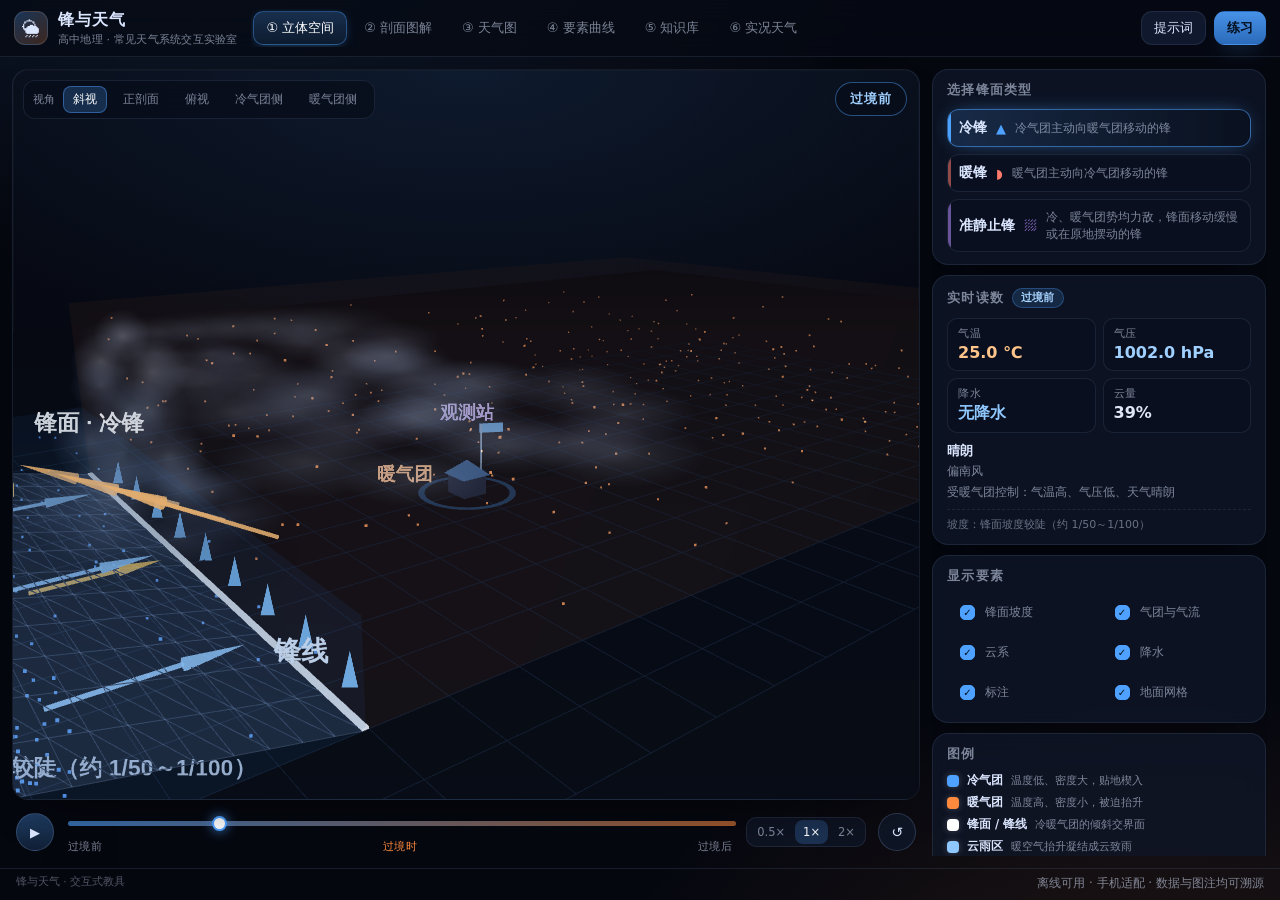
==== commit e1e89dd5: "三维雨幕：雨丝自云底落下、密度与亮度随降水强度变化，配合地面涟漪与水汽" ====
--- a/docs/index.html
+++ b/docs/index.html
@@ -5878,9 +5878,9 @@
     var rainDrops = [];
     for (var r = 0; r < RAIN_N; r++) {
       rainDrops.push({
-        x: (Math.random() * 2 - 1) * 14, y: Math.random() * 6,
+        x: (Math.random() * 2 - 1) * 14, y: Math.random() * 3.4,
         z: -Z + Math.random() * 2 * Z,
-        len: 0.45 + Math.random() * 0.65,
+        len: 0.4 + Math.random() * 0.55,
         sp: 13 + Math.random() * 9,
         k: 0.55 + Math.random() * 0.45
       });
@@ -6153,7 +6153,7 @@
         rainPts.visible = !!st.show.rain && rain > 0.02 && !isSnow;
         snowPts.visible = !!st.show.rain && rain > 0.02 && isSnow;
         mistPts.visible = !!st.show.rain && rain > 0.05 && !isSnow;
-        rainMat.opacity = Math.min(0.85, 0.2 + rain * 0.8);
+        rainMat.opacity = Math.min(0.9, 0.26 + rain * 0.66);
         cloudShadow.visible = !!st.show.clouds;
         cloudShadow.position.x = (rL + rR) / 2;
         cloudShadow.scale.set(bandW * 0.62 + 1.2, (bandW * 0.62 + 1.2) * 0.8, 1);
@@ -6165,7 +6165,8 @@
             var rs = rainDrops[q];
             rs.y -= rs.sp * dt;
             if (rs.y < 0.05) {
-              rs.y = 6.2 + Math.random() * 1.4;
+              /* 云底（约 2.3~2.6）以下开始下雨，避免雨丝出现在云顶之上 */
+              rs.y = 2.4 + Math.random() * 1.3;
               rs.x = rL + Math.random() * bandW;
             }
             var len = rs.len;
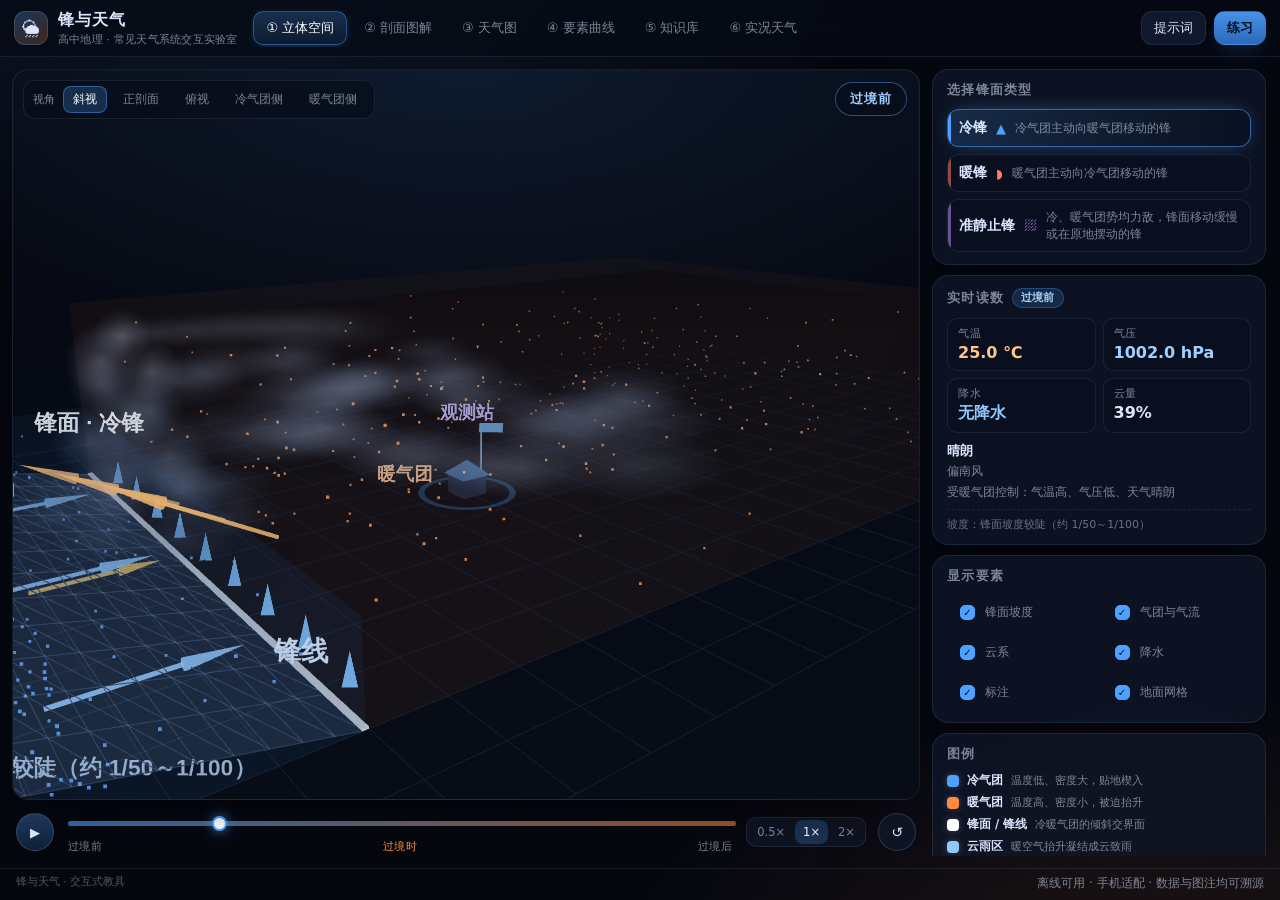
==== commit 29a63fb4: "查询修复：内置 375 城市索引（省·市准确，含港澳台）；新增天气图全球模式（真实世界底图、极锋带/副高带/南北半球气旋）；锋面气旋重排标注避让" ====
--- a/docs/index.html
+++ b/docs/index.html
@@ -862,6 +862,7 @@
             <button data-map="cyclone" class="on">锋面气旋</button>
             <button data-map="rainbelt">我国雨带</button>
             <button data-map="symbols">符号判读</button>
+            <button data-map="world">全球</button>
             <span class="month-wrap" id="monthWrap" hidden>
               <b id="monthLabel">6 月</b>
               <input type="range" id="monthSlider" min="4" max="9" step="1" value="6" aria-label="月份" />
@@ -1648,6 +1649,12 @@
 
 </script>
 <script>
+/* ==== src/geo-cities.js ==== */
+/* 自动生成：node tools/build-cities.mjs —— 中国地级市（含直辖市、港澳）索引，仅名称/省份/坐标 */
+window.GEO_CITIES = [{"n":"北京市","s":"北京","p":"北京市","ps":"北京","lon":116.42,"lat":40.19,"cap":1},{"n":"天津市","s":"天津","p":"天津市","ps":"天津","lon":117.347,"lat":39.288,"cap":1},{"n":"上海市","s":"上海","p":"上海市","ps":"上海","lon":121.439,"lat":31.073,"cap":1},{"n":"重庆市","s":"重庆","p":"重庆市","ps":"重庆","lon":107.884,"lat":30.067,"cap":1},{"n":"香港特别行政区","s":"香港","p":"香港特别行政区","ps":"香港","lon":114.134,"lat":22.377,"cap":1},{"n":"澳门特别行政区","s":"澳门","p":"澳门特别行政区","ps":"澳门","lon":113.567,"lat":22.159,"cap":1},{"n":"石家庄市","s":"石家庄","p":"河北省","ps":"河北","lon":114.445,"lat":38.133,"cap":1},{"n":"唐山市","s":"唐山","p":"河北省","ps":"河北","lon":118.343,"lat":39.717,"cap":0},{"n":"秦皇岛市","s":"秦皇岛","p":"河北省","ps":"河北","lon":119.193,"lat":40.088,"cap":0},{"n":"邯郸市","s":"邯郸","p":"河北省","ps":"河北","lon":114.549,"lat":36.553,"cap":0},{"n":"邢台市","s":"邢台","p":"河北省","ps":"河北","lon":114.823,"lat":37.214,"cap":0},{"n":"保定市","s":"保定","p":"河北省","ps":"河北","lon":115.178,"lat":39.025,"cap":0},{"n":"张家口市","s":"张家口","p":"河北省","ps":"河北","lon":115.039,"lat":40.875,"cap":0},{"n":"承德市","s":"承德","p":"河北省","ps":"河北","lon":117.552,"lat":41.356,"cap":0},{"n":"沧州市","s":"沧州","p":"河北省","ps":"河北","lon":116.771,"lat":38.271,"cap":0},{"n":"廊坊市","s":"廊坊","p":"河北省","ps":"河北","lon":116.54,"lat":39.111,"cap":0},{"n":"衡水市","s":"衡水","p":"河北省","ps":"河北","lon":115.829,"lat":37.765,"cap":0},{"n":"太原市","s":"太原","p":"山西省","ps":"山西","lon":112.322,"lat":37.961,"cap":1},{"n":"大同市","s":"大同","p":"山西省","ps":"山西","lon":113.725,"lat":39.905,"cap":0},{"n":"阳泉市","s":"阳泉","p":"山西省","ps":"山西","lon":113.505,"lat":38.065,"cap":0},{"n":"长治市","s":"长治","p":"山西省","ps":"山西","lon":112.921,"lat":36.478,"cap":0},{"n":"晋城市","s":"晋城","p":"山西省","ps":"山西","lon":112.713,"lat":35.611,"cap":0},{"n":"朔州市","s":"朔州","p":"山西省","ps":"山西","lon":112.648,"lat":39.619,"cap":0},{"n":"晋中市","s":"晋中","p":"山西省","ps":"山西","lon":112.969,"lat":37.329,"cap":0},{"n":"运城市","s":"运城","p":"山西省","ps":"山西","lon":111.071,"lat":35.188,"cap":0},{"n":"忻州市","s":"忻州","p":"山西省","ps":"山西","lon":112.415,"lat":38.885,"cap":0},{"n":"临汾市","s":"临汾","p":"山西省","ps":"山西","lon":111.382,"lat":36.229,"cap":0},{"n":"吕梁市","s":"吕梁","p":"山西省","ps":"山西","lon":111.269,"lat":37.684,"cap":0},{"n":"呼和浩特市","s":"呼和浩特","p":"内蒙古自治区","ps":"内蒙古","lon":111.503,"lat":40.597,"cap":1},{"n":"包头市","s":"包头","p":"内蒙古自治区","ps":"内蒙古","lon":110.266,"lat":41.56,"cap":0},{"n":"乌海市","s":"乌海","p":"内蒙古自治区","ps":"内蒙古","lon":106.874,"lat":39.427,"cap":0},{"n":"赤峰市","s":"赤峰","p":"内蒙古自治区","ps":"内蒙古","lon":118.878,"lat":43.239,"cap":0},{"n":"通辽市","s":"通辽","p":"内蒙古自治区","ps":"内蒙古","lon":121.57,"lat":43.834,"cap":0},{"n":"鄂尔多斯市","s":"鄂尔多斯","p":"内蒙古自治区","ps":"内蒙古","lon":108.637,"lat":39.425,"cap":0},{"n":"呼伦贝尔市","s":"呼伦贝尔","p":"内蒙古自治区","ps":"内蒙古","lon":120.907,"lat":49.635,"cap":0},{"n":"巴彦淖尔市","s":"巴彦淖尔","p":"内蒙古自治区","ps":"内蒙古","lon":107.576,"lat":41.453,"cap":0},{"n":"乌兰察布市","s":"乌兰察布","p":"内蒙古自治区","ps":"内蒙古","lon":112.443,"lat":41.697,"cap":0},{"n":"兴安盟","s":"兴安","p":"内蒙古自治区","ps":"内蒙古","lon":121.341,"lat":46.241,"cap":0},{"n":"锡林郭勒盟","s":"锡林郭勒","p":"内蒙古自治区","ps":"内蒙古","lon":115.516,"lat":44.233,"cap":0},{"n":"阿拉善盟","s":"阿拉善","p":"内蒙古自治区","ps":"内蒙古","lon":102.426,"lat":40.532,"cap":0},{"n":"沈阳市","s":"沈阳","p":"辽宁省","ps":"辽宁","lon":123.144,"lat":42.101,"cap":1},{"n":"大连市","s":"大连","p":"辽宁省","ps":"辽宁","lon":122.191,"lat":39.593,"cap":0},{"n":"鞍山市","s":"鞍山","p":"辽宁省","ps":"辽宁","lon":123.016,"lat":40.718,"cap":0},{"n":"抚顺市","s":"抚顺","p":"辽宁省","ps":"辽宁","lon":124.662,"lat":41.838,"cap":0},{"n":"本溪市","s":"本溪","p":"辽宁省","ps":"辽宁","lon":124.574,"lat":41.231,"cap":0},{"n":"丹东市","s":"丹东","p":"辽宁省","ps":"辽宁","lon":124.405,"lat":40.545,"cap":0},{"n":"锦州市","s":"锦州","p":"辽宁省","ps":"辽宁","lon":121.619,"lat":41.462,"cap":0},{"n":"营口市","s":"营口","p":"辽宁省","ps":"辽宁","lon":122.456,"lat":40.392,"cap":0},{"n":"阜新市","s":"阜新","p":"辽宁省","ps":"辽宁","lon":121.962,"lat":42.283,"cap":0},{"n":"辽阳市","s":"辽阳","p":"辽宁省","ps":"辽宁","lon":123.251,"lat":41.185,"cap":0},{"n":"盘锦市","s":"盘锦","p":"辽宁省","ps":"辽宁","lon":121.999,"lat":41.069,"cap":0},{"n":"铁岭市","s":"铁岭","p":"辽宁省","ps":"辽宁","lon":124.177,"lat":42.649,"cap":0},{"n":"朝阳市","s":"朝阳","p":"辽宁省","ps":"辽宁","lon":120.022,"lat":41.517,"cap":0},{"n":"葫芦岛市","s":"葫芦岛","p":"辽宁省","ps":"辽宁","lon":120.21,"lat":40.621,"cap":0},{"n":"长春市","s":"长春","p":"吉林省","ps":"吉林","lon":125.593,"lat":44.291,"cap":1},{"n":"吉林市","s":"吉林","p":"吉林省","ps":"吉林","lon":126.85,"lat":43.588,"cap":0},{"n":"四平市","s":"四平","p":"吉林省","ps":"吉林","lon":124.389,"lat":43.488,"cap":0},{"n":"辽源市","s":"辽源","p":"吉林省","ps":"吉林","lon":125.311,"lat":42.814,"cap":0},{"n":"通化市","s":"通化","p":"吉林省","ps":"吉林","lon":125.955,"lat":41.964,"cap":0},{"n":"白山市","s":"白山","p":"吉林省","ps":"吉林","lon":127.291,"lat":42.075,"cap":0},{"n":"松原市","s":"松原","p":"吉林省","ps":"吉林","lon":124.486,"lat":44.807,"cap":0},{"n":"白城市","s":"白城","p":"吉林省","ps":"吉林","lon":123.02,"lat":45.355,"cap":0},{"n":"延边朝鲜族自治州","s":"延边朝鲜族","p":"吉林省","ps":"吉林","lon":129.131,"lat":43.151,"cap":0},{"n":"哈尔滨市","s":"哈尔滨","p":"黑龙江省","ps":"黑龙江","lon":127.967,"lat":45.649,"cap":1},{"n":"齐齐哈尔市","s":"齐齐哈尔","p":"黑龙江省","ps":"黑龙江","lon":124.558,"lat":47.711,"cap":0},{"n":"鸡西市","s":"鸡西","p":"黑龙江省","ps":"黑龙江","lon":132.298,"lat":45.635,"cap":0},{"n":"鹤岗市","s":"鹤岗","p":"黑龙江省","ps":"黑龙江","lon":130.807,"lat":47.645,"cap":0},{"n":"双鸭山市","s":"双鸭山","p":"黑龙江省","ps":"黑龙江","lon":132.623,"lat":46.722,"cap":0},{"n":"大庆市","s":"大庆","p":"黑龙江省","ps":"黑龙江","lon":124.706,"lat":46.358,"cap":0},{"n":"伊春市","s":"伊春","p":"黑龙江省","ps":"黑龙江","lon":129.225,"lat":47.831,"cap":0},{"n":"佳木斯市","s":"佳木斯","p":"黑龙江省","ps":"黑龙江","lon":132.205,"lat":47.248,"cap":0},{"n":"七台河市","s":"七台河","p":"黑龙江省","ps":"黑龙江","lon":130.944,"lat":45.882,"cap":0},{"n":"牡丹江市","s":"牡丹江","p":"黑龙江省","ps":"黑龙江","lon":129.896,"lat":44.608,"cap":0},{"n":"黑河市","s":"黑河","p":"黑龙江省","ps":"黑龙江","lon":126.989,"lat":49.283,"cap":0},{"n":"绥化市","s":"绥化","p":"黑龙江省","ps":"黑龙江","lon":126.658,"lat":46.904,"cap":0},{"n":"大兴安岭地区","s":"大兴安岭","p":"黑龙江省","ps":"黑龙江","lon":124.201,"lat":52.341,"cap":0},{"n":"南京市","s":"南京","p":"江苏省","ps":"江苏","lon":118.848,"lat":31.928,"cap":1},{"n":"无锡市","s":"无锡","p":"江苏省","ps":"江苏","lon":120.302,"lat":31.575,"cap":0},{"n":"徐州市","s":"徐州","p":"江苏省","ps":"江苏","lon":117.522,"lat":34.356,"cap":0},{"n":"常州市","s":"常州","p":"江苏省","ps":"江苏","lon":119.642,"lat":31.624,"cap":0},{"n":"苏州市","s":"苏州","p":"江苏省","ps":"江苏","lon":120.661,"lat":31.383,"cap":0},{"n":"南通市","s":"南通","p":"江苏省","ps":"江苏","lon":121.048,"lat":32.182,"cap":0},{"n":"连云港市","s":"连云港","p":"江苏省","ps":"江苏","lon":119.145,"lat":34.536,"cap":0},{"n":"淮安市","s":"淮安","p":"江苏省","ps":"江苏","lon":118.971,"lat":33.352,"cap":0},{"n":"盐城市","s":"盐城","p":"江苏省","ps":"江苏","lon":120.199,"lat":33.517,"cap":0},{"n":"扬州市","s":"扬州","p":"江苏省","ps":"江苏","lon":119.48,"lat":32.737,"cap":0},{"n":"镇江市","s":"镇江","p":"江苏省","ps":"江苏","lon":119.458,"lat":32.014,"cap":0},{"n":"泰州市","s":"泰州","p":"江苏省","ps":"江苏","lon":120.061,"lat":32.571,"cap":0},{"n":"宿迁市","s":"宿迁","p":"江苏省","ps":"江苏","lon":118.526,"lat":33.785,"cap":0},{"n":"杭州市","s":"杭州","p":"浙江省","ps":"浙江","lon":119.476,"lat":29.899,"cap":1},{"n":"宁波市","s":"宁波","p":"浙江省","ps":"浙江","lon":121.479,"lat":29.733,"cap":0},{"n":"温州市","s":"温州","p":"浙江省","ps":"浙江","lon":120.464,"lat":27.895,"cap":0},{"n":"嘉兴市","s":"嘉兴","p":"浙江省","ps":"浙江","lon":120.783,"lat":30.62,"cap":0},{"n":"湖州市","s":"湖州","p":"浙江省","ps":"浙江","lon":119.874,"lat":30.743,"cap":0},{"n":"绍兴市","s":"绍兴","p":"浙江省","ps":"浙江","lon":120.641,"lat":29.733,"cap":0},{"n":"金华市","s":"金华","p":"浙江省","ps":"浙江","lon":119.957,"lat":29.115,"cap":0},{"n":"衢州市","s":"衢州","p":"浙江省","ps":"浙江","lon":118.68,"lat":28.932,"cap":0},{"n":"舟山市","s":"舟山","p":"浙江省","ps":"浙江","lon":122.147,"lat":30.057,"cap":0},{"n":"台州市","s":"台州","p":"浙江省","ps":"浙江","lon":121.137,"lat":28.757,"cap":0},{"n":"丽水市","s":"丽水","p":"浙江省","ps":"浙江","lon":119.517,"lat":28.198,"cap":0},{"n":"合肥市","s":"合肥","p":"安徽省","ps":"安徽","lon":117.36,"lat":31.763,"cap":1},{"n":"芜湖市","s":"芜湖","p":"安徽省","ps":"安徽","lon":118.14,"lat":31.161,"cap":0},{"n":"蚌埠市","s":"蚌埠","p":"安徽省","ps":"安徽","lon":117.33,"lat":33.108,"cap":0},{"n":"淮南市","s":"淮南","p":"安徽省","ps":"安徽","lon":116.773,"lat":32.472,"cap":0},{"n":"马鞍山市","s":"马鞍山","p":"安徽省","ps":"安徽","lon":118.37,"lat":31.637,"cap":0},{"n":"淮北市","s":"淮北","p":"安徽省","ps":"安徽","lon":116.744,"lat":33.72,"cap":0},{"n":"铜陵市","s":"铜陵","p":"安徽省","ps":"安徽","lon":117.567,"lat":30.888,"cap":0},{"n":"安庆市","s":"安庆","p":"安徽省","ps":"安徽","lon":116.452,"lat":30.575,"cap":0},{"n":"黄山市","s":"黄山","p":"安徽省","ps":"安徽","lon":118.076,"lat":29.905,"cap":0},{"n":"滁州市","s":"滁州","p":"安徽省","ps":"安徽","lon":118.108,"lat":32.544,"cap":0},{"n":"阜阳市","s":"阜阳","p":"安徽省","ps":"安徽","lon":115.709,"lat":32.917,"cap":0},{"n":"宿州市","s":"宿州","p":"安徽省","ps":"安徽","lon":117.214,"lat":33.86,"cap":0},{"n":"六安市","s":"六安","p":"安徽省","ps":"安徽","lon":116.234,"lat":31.659,"cap":0},{"n":"亳州市","s":"亳州","p":"安徽省","ps":"安徽","lon":116.185,"lat":33.435,"cap":0},{"n":"池州市","s":"池州","p":"安徽省","ps":"安徽","lon":117.371,"lat":30.282,"cap":0},{"n":"宣城市","s":"宣城","p":"安徽省","ps":"安徽","lon":118.857,"lat":30.685,"cap":0},{"n":"福州市","s":"福州","p":"福建省","ps":"福建","lon":119.201,"lat":26.048,"cap":1},{"n":"厦门市","s":"厦门","p":"福建省","ps":"福建","lon":118.124,"lat":24.676,"cap":0},{"n":"莆田市","s":"莆田","p":"福建省","ps":"福建","lon":118.895,"lat":25.445,"cap":0},{"n":"三明市","s":"三明","p":"福建省","ps":"福建","lon":117.4,"lat":26.298,"cap":0},{"n":"泉州市","s":"泉州","p":"福建省","ps":"福建","lon":118.268,"lat":25.202,"cap":0},{"n":"漳州市","s":"漳州","p":"福建省","ps":"福建","lon":117.459,"lat":24.331,"cap":0},{"n":"南平市","s":"南平","p":"福建省","ps":"福建","lon":118.147,"lat":27.339,"cap":0},{"n":"龙岩市","s":"龙岩","p":"福建省","ps":"福建","lon":116.744,"lat":25.292,"cap":0},{"n":"宁德市","s":"宁德","p":"福建省","ps":"福建","lon":119.489,"lat":26.972,"cap":0},{"n":"南昌市","s":"南昌","p":"江西省","ps":"江西","lon":116.023,"lat":28.647,"cap":1},{"n":"景德镇市","s":"景德镇","p":"江西省","ps":"江西","lon":117.275,"lat":29.306,"cap":0},{"n":"萍乡市","s":"萍乡","p":"江西省","ps":"江西","lon":113.908,"lat":27.51,"cap":0},{"n":"九江市","s":"九江","p":"江西省","ps":"江西","lon":115.458,"lat":29.32,"cap":0},{"n":"新余市","s":"新余","p":"江西省","ps":"江西","lon":114.857,"lat":27.842,"cap":0},{"n":"鹰潭市","s":"鹰潭","p":"江西省","ps":"江西","lon":117.112,"lat":28.222,"cap":0},{"n":"赣州市","s":"赣州","p":"江西省","ps":"江西","lon":115.279,"lat":25.71,"cap":0},{"n":"吉安市","s":"吉安","p":"江西省","ps":"江西","lon":114.83,"lat":26.973,"cap":0},{"n":"宜春市","s":"宜春","p":"江西省","ps":"江西","lon":114.978,"lat":28.305,"cap":0},{"n":"抚州市","s":"抚州","p":"江西省","ps":"江西","lon":116.439,"lat":27.509,"cap":0},{"n":"上饶市","s":"上饶","p":"江西省","ps":"江西","lon":117.476,"lat":28.773,"cap":0},{"n":"济南市","s":"济南","p":"山东省","ps":"山东","lon":117.221,"lat":36.64,"cap":1},{"n":"青岛市","s":"青岛","p":"山东省","ps":"山东","lon":120.151,"lat":36.451,"cap":0},{"n":"淄博市","s":"淄博","p":"山东省","ps":"山东","lon":118.059,"lat":36.611,"cap":0},{"n":"枣庄市","s":"枣庄","p":"山东省","ps":"山东","lon":117.398,"lat":34.916,"cap":0},{"n":"东营市","s":"东营","p":"山东省","ps":"山东","lon":118.644,"lat":37.64,"cap":0},{"n":"烟台市","s":"烟台","p":"山东省","ps":"山东","lon":120.805,"lat":37.242,"cap":0},{"n":"潍坊市","s":"潍坊","p":"山东省","ps":"山东","lon":119.078,"lat":36.554,"cap":0},{"n":"济宁市","s":"济宁","p":"山东省","ps":"山东","lon":116.741,"lat":35.371,"cap":0},{"n":"泰安市","s":"泰安","p":"山东省","ps":"山东","lon":117.031,"lat":36.002,"cap":0},{"n":"威海市","s":"威海","p":"山东省","ps":"山东","lon":122.001,"lat":37.119,"cap":0},{"n":"日照市","s":"日照","p":"山东省","ps":"山东","lon":119.147,"lat":35.579,"cap":0},{"n":"临沂市","s":"临沂","p":"山东省","ps":"山东","lon":118.286,"lat":35.312,"cap":0},{"n":"德州市","s":"德州","p":"山东省","ps":"山东","lon":116.654,"lat":37.251,"cap":0},{"n":"聊城市","s":"聊城","p":"山东省","ps":"山东","lon":115.888,"lat":36.46,"cap":0},{"n":"滨州市","s":"滨州","p":"山东省","ps":"山东","lon":117.847,"lat":37.543,"cap":0},{"n":"菏泽市","s":"菏泽","p":"山东省","ps":"山东","lon":115.698,"lat":35.152,"cap":0},{"n":"郑州市","s":"郑州","p":"河南省","ps":"河南","lon":113.477,"lat":34.626,"cap":1},{"n":"开封市","s":"开封","p":"河南省","ps":"河南","lon":114.542,"lat":34.604,"cap":0},{"n":"洛阳市","s":"洛阳","p":"河南省","ps":"河南","lon":112.039,"lat":34.293,"cap":0},{"n":"平顶山市","s":"平顶山","p":"河南省","ps":"河南","lon":113.017,"lat":33.796,"cap":0},{"n":"安阳市","s":"安阳","p":"河南省","ps":"河南","lon":114.358,"lat":35.879,"cap":0},{"n":"鹤壁市","s":"鹤壁","p":"河南省","ps":"河南","lon":114.316,"lat":35.721,"cap":0},{"n":"新乡市","s":"新乡","p":"河南省","ps":"河南","lon":114.095,"lat":35.264,"cap":0},{"n":"焦作市","s":"焦作","p":"河南省","ps":"河南","lon":113.138,"lat":35.115,"cap":0},{"n":"濮阳市","s":"濮阳","p":"河南省","ps":"河南","lon":115.287,"lat":35.809,"cap":0},{"n":"许昌市","s":"许昌","p":"河南省","ps":"河南","lon":113.716,"lat":34.071,"cap":0},{"n":"漯河市","s":"漯河","p":"河南省","ps":"河南","lon":113.906,"lat":33.654,"cap":0},{"n":"三门峡市","s":"三门峡","p":"河南省","ps":"河南","lon":111.113,"lat":34.362,"cap":0},{"n":"南阳市","s":"南阳","p":"河南省","ps":"河南","lon":112.288,"lat":33.045,"cap":0},{"n":"商丘市","s":"商丘","p":"河南省","ps":"河南","lon":115.702,"lat":34.289,"cap":0},{"n":"信阳市","s":"信阳","p":"河南省","ps":"河南","lon":114.889,"lat":32.08,"cap":0},{"n":"周口市","s":"周口","p":"河南省","ps":"河南","lon":114.883,"lat":33.722,"cap":0},{"n":"驻马店市","s":"驻马店","p":"河南省","ps":"河南","lon":114.156,"lat":32.923,"cap":0},{"n":"济源市","s":"济源","p":"河南省","ps":"河南","lon":112.399,"lat":35.099,"cap":0},{"n":"武汉市","s":"武汉","p":"湖北省","ps":"湖北","lon":114.348,"lat":30.623,"cap":1},{"n":"黄石市","s":"黄石","p":"湖北省","ps":"湖北","lon":115.03,"lat":29.925,"cap":0},{"n":"十堰市","s":"十堰","p":"湖北省","ps":"湖北","lon":110.446,"lat":32.458,"cap":0},{"n":"宜昌市","s":"宜昌","p":"湖北省","ps":"湖北","lon":111.141,"lat":30.747,"cap":0},{"n":"襄阳市","s":"襄阳","p":"湖北省","ps":"湖北","lon":111.945,"lat":31.931,"cap":0},{"n":"鄂州市","s":"鄂州","p":"湖北省","ps":"湖北","lon":114.76,"lat":30.327,"cap":0},{"n":"荆门市","s":"荆门","p":"湖北省","ps":"湖北","lon":112.615,"lat":31.069,"cap":0},{"n":"孝感市","s":"孝感","p":"湖北省","ps":"湖北","lon":113.886,"lat":31.118,"cap":0},{"n":"荆州市","s":"荆州","p":"湖北省","ps":"湖北","lon":112.575,"lat":29.995,"cap":0},{"n":"黄冈市","s":"黄冈","p":"湖北省","ps":"湖北","lon":115.344,"lat":30.717,"cap":0},{"n":"咸宁市","s":"咸宁","p":"湖北省","ps":"湖北","lon":114.181,"lat":29.622,"cap":0},{"n":"随州市","s":"随州","p":"湖北省","ps":"湖北","lon":113.43,"lat":31.828,"cap":0},{"n":"恩施土家族苗族自治州","s":"恩施土家族苗族","p":"湖北省","ps":"湖北","lon":109.555,"lat":30.192,"cap":0},{"n":"仙桃市","s":"仙桃","p":"湖北省","ps":"湖北","lon":113.381,"lat":30.288,"cap":0},{"n":"潜江市","s":"潜江","p":"湖北省","ps":"湖北","lon":112.763,"lat":30.336,"cap":0},{"n":"天门市","s":"天门","p":"湖北省","ps":"湖北","lon":113.115,"lat":30.642,"cap":0},{"n":"神农架林区","s":"神农架","p":"湖北省","ps":"湖北","lon":110.481,"lat":31.59,"cap":0},{"n":"长沙市","s":"长沙","p":"湖南省","ps":"湖南","lon":113.159,"lat":28.224,"cap":1},{"n":"株洲市","s":"株洲","p":"湖南省","ps":"湖南","lon":113.522,"lat":27.119,"cap":0},{"n":"湘潭市","s":"湘潭","p":"湖南省","ps":"湖南","lon":112.608,"lat":27.729,"cap":0},{"n":"衡阳市","s":"衡阳","p":"湖南省","ps":"湖南","lon":112.58,"lat":26.792,"cap":0},{"n":"邵阳市","s":"邵阳","p":"湖南省","ps":"湖南","lon":110.881,"lat":26.912,"cap":0},{"n":"岳阳市","s":"岳阳","p":"湖南省","ps":"湖南","lon":113.26,"lat":29.065,"cap":0},{"n":"常德市","s":"常德","p":"湖南省","ps":"湖南","lon":111.525,"lat":29.3,"cap":0},{"n":"张家界市","s":"张家界","p":"湖南省","ps":"湖南","lon":110.532,"lat":29.39,"cap":0},{"n":"益阳市","s":"益阳","p":"湖南省","ps":"湖南","lon":111.958,"lat":28.574,"cap":0},{"n":"郴州市","s":"郴州","p":"湖南省","ps":"湖南","lon":113.142,"lat":25.813,"cap":0},{"n":"永州市","s":"永州","p":"湖南省","ps":"湖南","lon":111.735,"lat":25.774,"cap":0},{"n":"怀化市","s":"怀化","p":"湖南省","ps":"湖南","lon":110.082,"lat":27.553,"cap":0},{"n":"娄底市","s":"娄底","p":"湖南省","ps":"湖南","lon":111.618,"lat":27.736,"cap":0},{"n":"湘西土家族苗族自治州","s":"湘西土家族苗族","p":"湖南省","ps":"湖南","lon":109.732,"lat":28.695,"cap":0},{"n":"广州市","s":"广州","p":"广东省","ps":"广东","lon":113.544,"lat":23.329,"cap":1},{"n":"韶关市","s":"韶关","p":"广东省","ps":"广东","lon":113.779,"lat":24.819,"cap":0},{"n":"深圳市","s":"深圳","p":"广东省","ps":"广东","lon":114.143,"lat":22.643,"cap":0},{"n":"珠海市","s":"珠海","p":"广东省","ps":"广东","lon":113.337,"lat":22.16,"cap":0},{"n":"汕头市","s":"汕头","p":"广东省","ps":"广东","lon":116.575,"lat":23.322,"cap":0},{"n":"佛山市","s":"佛山","p":"广东省","ps":"广东","lon":112.95,"lat":23.004,"cap":0},{"n":"江门市","s":"江门","p":"广东省","ps":"广东","lon":112.676,"lat":22.284,"cap":0},{"n":"湛江市","s":"湛江","p":"广东省","ps":"广东","lon":110.11,"lat":21.048,"cap":0},{"n":"茂名市","s":"茂名","p":"广东省","ps":"广东","lon":110.959,"lat":22.009,"cap":0},{"n":"肇庆市","s":"肇庆","p":"广东省","ps":"广东","lon":112.21,"lat":23.536,"cap":0},{"n":"惠州市","s":"惠州","p":"广东省","ps":"广东","lon":114.507,"lat":23.234,"cap":0},{"n":"梅州市","s":"梅州","p":"广东省","ps":"广东","lon":116.084,"lat":24.202,"cap":0},{"n":"汕尾市","s":"汕尾","p":"广东省","ps":"广东","lon":115.538,"lat":23.005,"cap":0},{"n":"河源市","s":"河源","p":"广东省","ps":"广东","lon":114.963,"lat":24.044,"cap":0},{"n":"阳江市","s":"阳江","p":"广东省","ps":"广东","lon":111.78,"lat":22.026,"cap":0},{"n":"清远市","s":"清远","p":"广东省","ps":"广东","lon":112.879,"lat":24.313,"cap":0},{"n":"东莞市","s":"东莞","p":"广东省","ps":"广东","lon":113.88,"lat":22.932,"cap":0},{"n":"中山市","s":"中山","p":"广东省","ps":"广东","lon":113.399,"lat":22.517,"cap":0},{"n":"潮州市","s":"潮州","p":"广东省","ps":"广东","lon":116.79,"lat":23.783,"cap":0},{"n":"揭阳市","s":"揭阳","p":"广东省","ps":"广东","lon":116.124,"lat":23.334,"cap":0},{"n":"云浮市","s":"云浮","p":"广东省","ps":"广东","lon":111.799,"lat":22.814,"cap":0},{"n":"南宁市","s":"南宁","p":"广西壮族自治区","ps":"广西","lon":108.468,"lat":23.056,"cap":1},{"n":"柳州市","s":"柳州","p":"广西壮族自治区","ps":"广西","lon":109.375,"lat":24.948,"cap":0},{"n":"桂林市","s":"桂林","p":"广西壮族自治区","ps":"广西","lon":110.518,"lat":25.355,"cap":0},{"n":"梧州市","s":"梧州","p":"广西壮族自治区","ps":"广西","lon":110.995,"lat":23.48,"cap":0},{"n":"北海市","s":"北海","p":"广西壮族自治区","ps":"广西","lon":109.344,"lat":21.665,"cap":0},{"n":"防城港市","s":"防城港","p":"广西壮族自治区","ps":"广西","lon":108.016,"lat":21.87,"cap":0},{"n":"钦州市","s":"钦州","p":"广西壮族自治区","ps":"广西","lon":109.02,"lat":22.172,"cap":0},{"n":"贵港市","s":"贵港","p":"广西壮族自治区","ps":"广西","lon":110.003,"lat":23.307,"cap":0},{"n":"玉林市","s":"玉林","p":"广西壮族自治区","ps":"广西","lon":110.187,"lat":22.441,"cap":0},{"n":"百色市","s":"百色","p":"广西壮族自治区","ps":"广西","lon":106.29,"lat":23.986,"cap":0},{"n":"贺州市","s":"贺州","p":"广西壮族自治区","ps":"广西","lon":111.366,"lat":24.358,"cap":0},{"n":"河池市","s":"河池","p":"广西壮族自治区","ps":"广西","lon":107.846,"lat":24.642,"cap":0},{"n":"来宾市","s":"来宾","p":"广西壮族自治区","ps":"广西","lon":109.417,"lat":23.852,"cap":0},{"n":"崇左市","s":"崇左","p":"广西壮族自治区","ps":"广西","lon":107.277,"lat":22.502,"cap":0},{"n":"海口市","s":"海口","p":"海南省","ps":"海南","lon":110.423,"lat":19.852,"cap":1},{"n":"三亚市","s":"三亚","p":"海南省","ps":"海南","lon":109.422,"lat":18.362,"cap":0},{"n":"三沙市","s":"三沙","p":"海南省","ps":"海南","lon":113.344,"lat":8.215,"cap":0},{"n":"儋州市","s":"儋州","p":"海南省","ps":"海南","lon":109.39,"lat":19.579,"cap":0},{"n":"五指山市","s":"五指山","p":"海南省","ps":"海南","lon":109.512,"lat":18.824,"cap":0},{"n":"琼海市","s":"琼海","p":"海南省","ps":"海南","lon":110.422,"lat":19.21,"cap":0},{"n":"文昌市","s":"文昌","p":"海南省","ps":"海南","lon":110.789,"lat":19.747,"cap":0},{"n":"万宁市","s":"万宁","p":"海南省","ps":"海南","lon":110.324,"lat":18.83,"cap":0},{"n":"东方市","s":"东方","p":"海南省","ps":"海南","lon":108.819,"lat":18.996,"cap":0},{"n":"定安县","s":"定安","p":"海南省","ps":"海南","lon":110.313,"lat":19.483,"cap":0},{"n":"屯昌县","s":"屯昌","p":"海南省","ps":"海南","lon":110.056,"lat":19.342,"cap":0},{"n":"澄迈县","s":"澄迈","p":"海南省","ps":"海南","lon":109.99,"lat":19.7,"cap":0},{"n":"临高县","s":"临高","p":"海南省","ps":"海南","lon":109.715,"lat":19.81,"cap":0},{"n":"白沙黎族自治县","s":"白沙黎族自治","p":"海南省","ps":"海南","lon":109.352,"lat":19.21,"cap":0},{"n":"昌江黎族自治县","s":"昌江黎族自治","p":"海南省","ps":"海南","lon":108.994,"lat":19.226,"cap":0},{"n":"乐东黎族自治县","s":"乐东黎族自治","p":"海南省","ps":"海南","lon":109.03,"lat":18.64,"cap":0},{"n":"陵水黎族自治县","s":"陵水黎族自治","p":"海南省","ps":"海南","lon":109.951,"lat":18.55,"cap":0},{"n":"保亭黎族苗族自治县","s":"保亭黎族苗族自治","p":"海南省","ps":"海南","lon":109.651,"lat":18.59,"cap":0},{"n":"琼中黎族苗族自治县","s":"琼中黎族苗族自治","p":"海南省","ps":"海南","lon":109.855,"lat":19.034,"cap":0},{"n":"成都市","s":"成都","p":"四川省","ps":"四川","lon":103.932,"lat":30.652,"cap":1},{"n":"自贡市","s":"自贡","p":"四川省","ps":"四川","lon":104.685,"lat":29.284,"cap":0},{"n":"攀枝花市","s":"攀枝花","p":"四川省","ps":"四川","lon":101.625,"lat":26.756,"cap":0},{"n":"泸州市","s":"泸州","p":"四川省","ps":"四川","lon":105.443,"lat":28.889,"cap":0},{"n":"德阳市","s":"德阳","p":"四川省","ps":"四川","lon":104.437,"lat":31.129,"cap":0},{"n":"绵阳市","s":"绵阳","p":"四川省","ps":"四川","lon":104.704,"lat":31.851,"cap":0},{"n":"广元市","s":"广元","p":"四川省","ps":"四川","lon":105.786,"lat":32.262,"cap":0},{"n":"遂宁市","s":"遂宁","p":"四川省","ps":"四川","lon":105.475,"lat":30.63,"cap":0},{"n":"内江市","s":"内江","p":"四川省","ps":"四川","lon":104.914,"lat":29.638,"cap":0},{"n":"乐山市","s":"乐山","p":"四川省","ps":"四川","lon":103.572,"lat":29.214,"cap":0},{"n":"南充市","s":"南充","p":"四川省","ps":"四川","lon":106.208,"lat":31.195,"cap":0},{"n":"眉山市","s":"眉山","p":"四川省","ps":"四川","lon":103.755,"lat":29.925,"cap":0},{"n":"宜宾市","s":"宜宾","p":"四川省","ps":"四川","lon":104.638,"lat":28.572,"cap":0},{"n":"广安市","s":"广安","p":"四川省","ps":"四川","lon":106.666,"lat":30.424,"cap":0},{"n":"达州市","s":"达州","p":"四川省","ps":"四川","lon":107.651,"lat":31.367,"cap":0},{"n":"雅安市","s":"雅安","p":"四川省","ps":"四川","lon":102.665,"lat":29.914,"cap":0},{"n":"巴中市","s":"巴中","p":"四川省","ps":"四川","lon":107.042,"lat":32.017,"cap":0},{"n":"资阳市","s":"资阳","p":"四川省","ps":"四川","lon":105.118,"lat":30.098,"cap":0},{"n":"阿坝藏族羌族自治州","s":"阿坝藏族羌族","p":"四川省","ps":"四川","lon":102.613,"lat":32.409,"cap":0},{"n":"甘孜藏族自治州","s":"甘孜藏族","p":"四川省","ps":"四川","lon":99.987,"lat":30.979,"cap":0},{"n":"凉山彝族自治州","s":"凉山彝族","p":"四川省","ps":"四川","lon":102.081,"lat":27.89,"cap":0},{"n":"贵阳市","s":"贵阳","p":"贵州省","ps":"贵州","lon":106.711,"lat":26.84,"cap":1},{"n":"六盘水市","s":"六盘水","p":"贵州省","ps":"贵州","lon":104.897,"lat":26.128,"cap":0},{"n":"遵义市","s":"遵义","p":"贵州省","ps":"贵州","lon":107.089,"lat":28.169,"cap":0},{"n":"安顺市","s":"安顺","p":"贵州省","ps":"贵州","lon":105.953,"lat":25.993,"cap":0},{"n":"毕节市","s":"毕节","p":"贵州省","ps":"贵州","lon":105.55,"lat":27.114,"cap":0},{"n":"铜仁市","s":"铜仁","p":"贵州省","ps":"贵州","lon":108.546,"lat":27.97,"cap":0},{"n":"黔西南布依族苗族自治州","s":"黔西南布依族苗族","p":"贵州省","ps":"贵州","lon":105.467,"lat":25.264,"cap":0},{"n":"黔东南苗族侗族自治州","s":"黔东南苗族侗族","p":"贵州省","ps":"贵州","lon":108.56,"lat":26.504,"cap":0},{"n":"黔南布依族苗族自治州","s":"黔南布依族苗族","p":"贵州省","ps":"贵州","lon":107.254,"lat":26.014,"cap":0},{"n":"昆明市","s":"昆明","p":"云南省","ps":"云南","lon":102.874,"lat":25.387,"cap":1},{"n":"曲靖市","s":"曲靖","p":"云南省","ps":"云南","lon":103.939,"lat":25.706,"cap":0},{"n":"玉溪市","s":"玉溪","p":"云南省","ps":"云南","lon":102.204,"lat":24.138,"cap":0},{"n":"保山市","s":"保山","p":"云南省","ps":"云南","lon":98.972,"lat":24.975,"cap":0},{"n":"昭通市","s":"昭通","p":"云南省","ps":"云南","lon":104.005,"lat":27.653,"cap":0},{"n":"丽江市","s":"丽江","p":"云南省","ps":"云南","lon":100.525,"lat":26.939,"cap":0},{"n":"普洱市","s":"普洱","p":"云南省","ps":"云南","lon":100.722,"lat":23.188,"cap":0},{"n":"临沧市","s":"临沧","p":"云南省","ps":"云南","lon":99.674,"lat":23.939,"cap":0},{"n":"楚雄彝族自治州","s":"楚雄彝族","p":"云南省","ps":"云南","lon":101.57,"lat":25.353,"cap":0},{"n":"红河哈尼族彝族自治州","s":"红河哈尼族彝族","p":"云南省","ps":"云南","lon":103.037,"lat":23.44,"cap":0},{"n":"文山壮族苗族自治州","s":"文山壮族苗族","p":"云南省","ps":"云南","lon":104.716,"lat":23.689,"cap":0},{"n":"西双版纳傣族自治州","s":"西双版纳傣族","p":"云南省","ps":"云南","lon":100.944,"lat":21.93,"cap":0},{"n":"大理白族自治州","s":"大理白族","p":"云南省","ps":"云南","lon":100.04,"lat":25.727,"cap":0},{"n":"德宏傣族景颇族自治州","s":"德宏傣族景颇族","p":"云南省","ps":"云南","lon":98.085,"lat":24.557,"cap":0},{"n":"怒江傈僳族自治州","s":"怒江傈僳族","p":"云南省","ps":"云南","lon":98.869,"lat":26.962,"cap":0},{"n":"迪庆藏族自治州","s":"迪庆藏族","p":"云南省","ps":"云南","lon":99.44,"lat":27.957,"cap":0},{"n":"拉萨市","s":"拉萨","p":"西藏自治区","ps":"西藏","lon":91.092,"lat":30.037,"cap":1},{"n":"日喀则市","s":"日喀则","p":"西藏自治区","ps":"西藏","lon":86.478,"lat":29.499,"cap":0},{"n":"昌都市","s":"昌都","p":"西藏自治区","ps":"西藏","lon":97.035,"lat":30.784,"cap":0},{"n":"林芝市","s":"林芝","p":"西藏自治区","ps":"西藏","lon":95.239,"lat":29.199,"cap":0},{"n":"山南市","s":"山南","p":"西藏自治区","ps":"西藏","lon":92.267,"lat":28.304,"cap":0},{"n":"那曲市","s":"那曲","p":"西藏自治区","ps":"西藏","lon":89.249,"lat":32.783,"cap":0},{"n":"阿里地区","s":"阿里","p":"西藏自治区","ps":"西藏","lon":82.565,"lat":33.064,"cap":0},{"n":"西安市","s":"西安","p":"陕西省","ps":"陕西","lon":108.797,"lat":34.107,"cap":1},{"n":"铜川市","s":"铜川","p":"陕西省","ps":"陕西","lon":109.038,"lat":35.196,"cap":0},{"n":"宝鸡市","s":"宝鸡","p":"陕西省","ps":"陕西","lon":107.205,"lat":34.38,"cap":0},{"n":"咸阳市","s":"咸阳","p":"陕西省","ps":"陕西","lon":108.395,"lat":34.786,"cap":0},{"n":"渭南市","s":"渭南","p":"陕西省","ps":"陕西","lon":109.856,"lat":34.951,"cap":0},{"n":"延安市","s":"延安","p":"陕西省","ps":"陕西","lon":109.319,"lat":36.442,"cap":0},{"n":"汉中市","s":"汉中","p":"陕西省","ps":"陕西","lon":107.107,"lat":33.091,"cap":0},{"n":"榆林市","s":"榆林","p":"陕西省","ps":"陕西","lon":109.577,"lat":38.048,"cap":0},{"n":"安康市","s":"安康","p":"陕西省","ps":"陕西","lon":108.93,"lat":32.759,"cap":0},{"n":"商洛市","s":"商洛","p":"陕西省","ps":"陕西","lon":109.907,"lat":33.648,"cap":0},{"n":"兰州市","s":"兰州","p":"甘肃省","ps":"甘肃","lon":103.644,"lat":36.355,"cap":1},{"n":"嘉峪关市","s":"嘉峪关","p":"甘肃省","ps":"甘肃","lon":98.211,"lat":39.829,"cap":0},{"n":"金昌市","s":"金昌","p":"甘肃省","ps":"甘肃","lon":102.046,"lat":38.434,"cap":0},{"n":"白银市","s":"白银","p":"甘肃省","ps":"甘肃","lon":104.623,"lat":36.618,"cap":0},{"n":"天水市","s":"天水","p":"甘肃省","ps":"甘肃","lon":105.741,"lat":34.647,"cap":0},{"n":"武威市","s":"武威","p":"甘肃省","ps":"甘肃","lon":103.06,"lat":38.184,"cap":0},{"n":"张掖市","s":"张掖","p":"甘肃省","ps":"甘肃","lon":99.819,"lat":38.962,"cap":0},{"n":"平凉市","s":"平凉","p":"甘肃省","ps":"甘肃","lon":106.652,"lat":35.306,"cap":0},{"n":"酒泉市","s":"酒泉","p":"甘肃省","ps":"甘肃","lon":96.063,"lat":40.283,"cap":0},{"n":"庆阳市","s":"庆阳","p":"甘肃省","ps":"甘肃","lon":107.593,"lat":36.166,"cap":0},{"n":"定西市","s":"定西","p":"甘肃省","ps":"甘肃","lon":104.456,"lat":35.123,"cap":0},{"n":"陇南市","s":"陇南","p":"甘肃省","ps":"甘肃","lon":105.225,"lat":33.599,"cap":0},{"n":"临夏回族自治州","s":"临夏回族","p":"甘肃省","ps":"甘肃","lon":103.289,"lat":35.625,"cap":0},{"n":"甘南藏族自治州","s":"甘南藏族","p":"甘肃省","ps":"甘肃","lon":102.767,"lat":34.326,"cap":0},{"n":"西宁市","s":"西宁","p":"青海省","ps":"青海","lon":101.438,"lat":36.828,"cap":1},{"n":"海东市","s":"海东","p":"青海省","ps":"青海","lon":102.345,"lat":36.335,"cap":0},{"n":"海北藏族自治州","s":"海北藏族","p":"青海省","ps":"青海","lon":100.3,"lat":37.765,"cap":0},{"n":"黄南藏族自治州","s":"黄南藏族","p":"青海省","ps":"青海","lon":101.485,"lat":34.783,"cap":0},{"n":"海南藏族自治州","s":"海南藏族","p":"青海省","ps":"青海","lon":100.253,"lat":35.908,"cap":0},{"n":"果洛藏族自治州","s":"果洛藏族","p":"青海省","ps":"青海","lon":99.416,"lat":34.124,"cap":0},{"n":"玉树藏族自治州","s":"玉树藏族","p":"青海省","ps":"青海","lon":94.308,"lat":34.231,"cap":0},{"n":"海西蒙古族藏族自治州","s":"海西蒙古族藏族","p":"青海省","ps":"青海","lon":95.117,"lat":37.239,"cap":0},{"n":"银川市","s":"银川","p":"宁夏回族自治区","ps":"宁夏","lon":106.347,"lat":38.288,"cap":1},{"n":"石嘴山市","s":"石嘴山","p":"宁夏回族自治区","ps":"宁夏","lon":106.517,"lat":39.008,"cap":0},{"n":"吴忠市","s":"吴忠","p":"宁夏回族自治区","ps":"宁夏","lon":106.532,"lat":37.466,"cap":0},{"n":"固原市","s":"固原","p":"宁夏回族自治区","ps":"宁夏","lon":106.186,"lat":35.918,"cap":0},{"n":"中卫市","s":"中卫","p":"宁夏回族自治区","ps":"宁夏","lon":105.504,"lat":37.017,"cap":0},{"n":"乌鲁木齐市","s":"乌鲁木齐","p":"新疆维吾尔自治区","ps":"新疆","lon":87.784,"lat":43.739,"cap":1},{"n":"克拉玛依市","s":"克拉玛依","p":"新疆维吾尔自治区","ps":"新疆","lon":85.224,"lat":45.567,"cap":0},{"n":"吐鲁番市","s":"吐鲁番","p":"新疆维吾尔自治区","ps":"新疆","lon":89.829,"lat":42.399,"cap":0},{"n":"哈密市","s":"哈密","p":"新疆维吾尔自治区","ps":"新疆","lon":93.513,"lat":43.066,"cap":0},{"n":"昌吉回族自治州","s":"昌吉回族","p":"新疆维吾尔自治区","ps":"新疆","lon":89.791,"lat":44.351,"cap":0},{"n":"博尔塔拉蒙古自治州","s":"博尔塔拉蒙古","p":"新疆维吾尔自治区","ps":"新疆","lon":82.911,"lat":44.55,"cap":0},{"n":"巴音郭楞蒙古自治州","s":"巴音郭楞蒙古","p":"新疆维吾尔自治区","ps":"新疆","lon":87.682,"lat":39.239,"cap":0},{"n":"阿克苏地区","s":"阿克苏","p":"新疆维吾尔自治区","ps":"新疆","lon":81.177,"lat":41.477,"cap":0},{"n":"克孜勒苏柯尔克孜自治州","s":"克孜勒苏柯尔克孜","p":"新疆维吾尔自治区","ps":"新疆","lon":75.957,"lat":39.672,"cap":0},{"n":"喀什地区","s":"喀什","p":"新疆维吾尔自治区","ps":"新疆","lon":77.134,"lat":38.112,"cap":0},{"n":"和田地区","s":"和田","p":"新疆维吾尔自治区","ps":"新疆","lon":81.729,"lat":37.578,"cap":0},{"n":"伊犁哈萨克自治州","s":"伊犁哈萨克","p":"新疆维吾尔自治区","ps":"新疆","lon":82.213,"lat":43.349,"cap":0},{"n":"塔城地区","s":"塔城","p":"新疆维吾尔自治区","ps":"新疆","lon":84.155,"lat":45.399,"cap":0},{"n":"阿勒泰地区","s":"阿勒泰","p":"新疆维吾尔自治区","ps":"新疆","lon":87.048,"lat":48.013,"cap":0},{"n":"石河子市","s":"石河子","p":"新疆维吾尔自治区","ps":"新疆","lon":86.038,"lat":44.307,"cap":0},{"n":"阿拉尔市","s":"阿拉尔","p":"新疆维吾尔自治区","ps":"新疆","lon":81.317,"lat":40.6,"cap":0},{"n":"图木舒克市","s":"图木舒克","p":"新疆维吾尔自治区","ps":"新疆","lon":79.164,"lat":39.87,"cap":0},{"n":"五家渠市","s":"五家渠","p":"新疆维吾尔自治区","ps":"新疆","lon":87.558,"lat":44.362,"cap":0},{"n":"北屯市","s":"北屯","p":"新疆维吾尔自治区","ps":"新疆","lon":87.96,"lat":47.244,"cap":0},{"n":"铁门关市","s":"铁门关","p":"新疆维吾尔自治区","ps":"新疆","lon":85.59,"lat":41.8,"cap":0},{"n":"双河市","s":"双河","p":"新疆维吾尔自治区","ps":"新疆","lon":82.469,"lat":44.834,"cap":0},{"n":"可克达拉市","s":"可克达拉","p":"新疆维吾尔自治区","ps":"新疆","lon":80.603,"lat":43.967,"cap":0},{"n":"昆玉市","s":"昆玉","p":"新疆维吾尔自治区","ps":"新疆","lon":79.594,"lat":37.372,"cap":0},{"n":"胡杨河市","s":"胡杨河","p":"新疆维吾尔自治区","ps":"新疆","lon":84.786,"lat":44.843,"cap":0},{"n":"台北市","s":"台北","p":"台湾省","ps":"台湾","lon":121.565,"lat":25.033,"cap":1},{"n":"新北市","s":"新北","p":"台湾省","ps":"台湾","lon":121.465,"lat":25.012,"cap":0},{"n":"桃园市","s":"桃园","p":"台湾省","ps":"台湾","lon":121.301,"lat":24.993,"cap":0},{"n":"台中市","s":"台中","p":"台湾省","ps":"台湾","lon":120.685,"lat":24.14,"cap":0},{"n":"台南市","s":"台南","p":"台湾省","ps":"台湾","lon":120.212,"lat":22.99,"cap":0},{"n":"高雄市","s":"高雄","p":"台湾省","ps":"台湾","lon":120.312,"lat":22.627,"cap":0}];
+
+</script>
+<script>
 /* ==== src/geo.js ==== */
 /* ============================================================
  * geo.js — 真实地理数据投影与绘制（配合 src/geo-china.js、src/geo-world.js）
@@ -1882,14 +1889,33 @@
     c2d.strokeStyle = opts.border || 'rgba(120,160,220,0.2)';
     c2d.lineWidth = opts.borderWidth || 0.6;
     var bboxCheck = opts.filter;
+    /* 只画与可视纬度带相交的环：否则南极洲等极地多边形会被夹到图框底边，压成一条假海岸线 */
+    var latMin = opts.latMin === undefined ? -90 : opts.latMin;
+    var latMax = opts.latMax === undefined ? 90 : opts.latMax;
+    function ringsInView(rings) {
+      return (rings || []).filter(function (ring) {
+        if (!ring || ring.length < 3) return false;
+        var lo = 90, hi = -90;
+        for (var i = 0; i < ring.length; i++) {
+          var la = ring[i][1];
+          if (la < lo) lo = la;
+          if (la > hi) hi = la;
+        }
+        return hi >= latMin - 0.5 && lo <= latMax + 0.5;
+      });
+    }
     W.countries.forEach(function (ct) {
       if (bboxCheck && !bboxCheck(ct)) return;
-      pathRings(c2d, ct.rings, proj.project);
+      var rings = ringsInView(ct.rings);
+      if (!rings.length) return;
+      pathRings(c2d, rings, proj.project);
       c2d.fill();
     });
     W.countries.forEach(function (ct) {
       if (bboxCheck && !bboxCheck(ct)) return;
-      pathRings(c2d, ct.rings, proj.project);
+      var rings = ringsInView(ct.rings);
+      if (!rings.length) return;
+      pathRings(c2d, rings, proj.project);
       c2d.stroke();
     });
     c2d.restore();
@@ -3498,6 +3524,15 @@
         }
       };
     }
+    if (mode === 'world') {
+      return {
+        opts: {
+          lonMin: -180, lonMax: 180, latMin: -52, latMax: 78,
+          ocean: '#081120', land: '#17304f',
+          border: 'rgba(160,196,246,0.42)', borderWidth: 0.8
+        }
+      };
+    }
     return {
       opts: {
         lonMin: 100, lonMax: 140, latMin: 18, latMax: 50,
@@ -3749,6 +3784,20 @@
         note: '副热带高压北进则雨带北移、南退则雨带南压：4—5 月华南 → 6 月江淮梅雨 → 7—8 月华北东北 → 9 月南退，规律是“雨带随副高北进南退”。'
       };
     }
+    if (mode === 'world') {
+      return {
+        sub: '② 北半球中纬度是锋面气旋最活跃的地区',
+        title: 'M3 天气图 · 全球锋面气旋带',
+        legend: [
+          { k: 'hatch', c: 'rgba(255,180,130,0.55)', t: '中纬度锋面气旋活跃带' },
+          { k: 'dash', c: 'rgba(255,214,132,0.75)', t: '副热带高压带（30°N/30°S）' },
+          { k: 'dash', c: 'rgba(255,140,160,0.75)', t: '赤道低压带' },
+          { k: 'L', c: '#ff8f86', t: '示意性气旋（东侧暖锋）' },
+          { k: 'dot', c: 'rgba(255,120,110,0.95)', t: '中国' }
+        ],
+        note: '示意：中纬度极锋带是锋面气旋最活跃的地区；北半球气旋逆时针、南半球顺时针；冷锋在气旋西/西南侧、暖锋在东/东南侧。'
+      };
+    }
     if (mode === 'symbols') {
       return {
         sub: '③ 锋面符号判读 · 点击卡片',
@@ -3767,13 +3816,14 @@
       legend: [
         { k: 'poly', c: 'rgba(140,190,255,0.55)', t: '陆地 · 海岸线' },
         { k: 'line', c: 'rgba(120,170,255,0.75)', t: '等压线' },
+        { k: 'line', c: 'rgba(143,200,255,0.85)', t: '风（逆时针辐合）' },
         { k: 'L', c: '#ff8f86', t: '低压中心 L' },
         { k: 'tri', c: C.cold, t: '冷锋（三角）' },
         { k: 'semi', c: C.warmLine, t: '暖锋（半圆）' },
         { k: 'hatch', c: 'rgba(143,200,255,0.65)', t: '降水区' },
         { k: 'dash', c: C.route, t: '观测站过境路线 A→B→C' }
       ],
-      note: '东亚地面图（100°—140°E）：低压中心气流逆时针辐合上升，左侧冷锋、右侧暖锋；观测站自东南向西北过境 A（暖区）→ B（冷锋）→ C（冷气团）。'
+      note: '东亚地面图（100°—140°E）：北半球气旋逆时针辐合上升，冷锋位于气旋西南侧、暖锋位于东南侧；观测站自东南向西北过境 A（暖区）→ B（冷锋）→ C（冷气团）。'
     };
   }
 
@@ -3821,6 +3871,71 @@
   /* =================================================================
    * ① 锋面气旋
    * ================================================================= */
+
+  /* 文字避让布局：先占位（L/站点/图内小字），再依次给标注挑一个
+     不与已占矩形重叠的候选位置；可选细引线指向锚点。 */
+  function makePlacer(bounds) {
+    var rects = [];
+    function overlap(a, b, m) {
+      return !(a.x + a.w + m <= b.x || b.x + b.w + m <= a.x ||
+        a.y + a.h + m <= b.y || b.y + b.h + m <= a.y);
+    }
+    function boxOf(g, text, x, y, size, align, bold) {
+      setFont(g, size, bold);
+      var tw = textWidth(g, text);
+      var x0 = align === 'center' ? x - tw / 2 : (align === 'right' ? x - tw : x);
+      return { x: x0, y: y - size * 1.05, w: tw, h: size * 1.45 };
+    }
+    return {
+      reserve: function (x, y, w, h) { rects.push({ x: x, y: y, w: w, h: h }); },
+      place: function (g, text, anchor, size, color, opt) {
+        opt = opt || {};
+        var cands = opt.cands || [[0, -16], [0, 18], [18, 0], [-18, 0]];
+        var align = opt.align || 'center';
+        var bold = !!opt.bold;
+        var chosen = null, i, x, y, box;
+        for (i = 0; i < cands.length; i++) {
+          x = anchor.x + cands[i][0];
+          y = anchor.y + cands[i][1];
+          box = boxOf(g, text, x, y, size, align, bold);
+          /* 夹进绘图区，避免文字被画布边缘裁掉 */
+          if (bounds) {
+            var dx = 0, dy = 0;
+            if (box.x < bounds.x0) dx = bounds.x0 - box.x;
+            if (box.x + box.w > bounds.x1) dx = bounds.x1 - (box.x + box.w);
+            if (box.y < bounds.y0) dy = bounds.y0 - box.y;
+            if (box.y + box.h > bounds.y1) dy = bounds.y1 - (box.y + box.h);
+            if (dx || dy) { x += dx; y += dy; box = boxOf(g, text, x, y, size, align, bold); }
+          }
+          if (!rects.some(function (r) { return overlap(box, r, 2); })) {
+            chosen = { x: x, y: y, box: box };
+            break;
+          }
+        }
+        if (!chosen) {
+          x = anchor.x + cands[0][0];
+          y = anchor.y + cands[0][1];
+          box = boxOf(g, text, x, y, size, align, bold);
+          chosen = { x: x, y: y, box: box };
+        }
+        if (opt.leader) {
+          g.save();
+          g.setLineDash([]);
+          g.strokeStyle = opt.leaderColor || 'rgba(219,230,255,0.34)';
+          g.lineWidth = 1;
+          g.beginPath();
+          g.moveTo(anchor.x, anchor.y);
+          g.lineTo(chosen.x, chosen.y - size * 0.35);
+          g.stroke();
+          g.restore();
+        }
+        haloText(g, text, chosen.x, chosen.y, color, size, align, bold);
+        rects.push(chosen.box);
+        return chosen;
+      }
+    };
+  }
+
   function drawCyclone(g, P, w, h, S, F, sc, cache) {
     var labelsOn = !(S.show && S.show.labels === false);
     var pw = Math.max(2, P.x1 - P.x0), ph = Math.max(2, P.y1 - P.y0);
@@ -3873,7 +3988,7 @@
       g.fill();
     }
 
-    /* 闭合等压线（越向外气压越高） */
+    /* 闭合等压线（越向外气压越高）；数值只留 3 个，稍后统一避让摆放 */
     var k, i, ang;
     for (k = 1; k <= 5; k++) {
       g.beginPath();
@@ -3885,34 +4000,21 @@
       g.strokeStyle = 'rgba(120,170,255,' + (k === 5 ? 0.40 : 0.28) + ')';
       g.lineWidth = k === 5 ? 1.6 : 1.1;
       g.stroke();
-      if (labelsOn) {
-        /* 数值标签沿西南→西北的弧线错开，避免内圈数值挤在一起 */
-        var q2 = isoPoint(k, 2.05 + k * 0.30);
-        haloText(g, String(996 + 4 * k), q2.x, q2.y,
-          'rgba(150,190,255,0.72)', 9.5 * sc, 'center', false);
-      }
-    }
-
-    /* 北半球气旋：逆时针辐合的风向箭头（两圈） */
-    var ring, rings = [{ r: 0.60, n: 10, l: 0.21, al: 0.58 },
-    { r: 1.02, n: 8, l: 0.15, al: 0.34 }];
-    for (ring = 0; ring < rings.length; ring++) {
-      var rg = rings[ring];
-      for (i = 0; i < rg.n; i++) {
-        ang = i * TAU / rg.n + 0.32 + ring * 0.2;
-        var wx = cx + R * rg.r * Math.cos(ang);
-        var wy = cy + R * rg.r * Math.sin(ang) * 0.9;
-        /* 逆时针切向（画布 y 向下）+ 向内辐合 */
-        var tdx = Math.sin(ang), tdy = -Math.cos(ang);
-        var idx2 = -Math.cos(ang), idy = -Math.sin(ang);
-        var dx = tdx * 0.86 + idx2 * 0.42;
-        var dy = tdy * 0.86 + idy * 0.42;
-        var dl = Math.sqrt(dx * dx + dy * dy) || 1;
-        dx /= dl; dy /= dl;
-        var alen = R * rg.l;
-        drawArrow(g, wx, wy, wx + dx * alen, wy + dy * alen,
-          'rgba(143,200,255,' + rg.al + ')', 1.4 * sc, 5.2 * sc);
-      }
+    }
+
+    /* 北半球气旋：逆时针辐合的风向箭头（10 支、长度一致、清晰） */
+    var windN = 10, windR = R * 0.74, windL = R * 0.19;
+    for (i = 0; i < windN; i++) {
+      ang = i * TAU / windN + 0.26;
+      var wx = cx + windR * Math.cos(ang);
+      var wy = cy + windR * Math.sin(ang) * 0.92;
+      var tdx = Math.sin(ang), tdy = -Math.cos(ang);
+      var idx2 = -Math.cos(ang), idy = -Math.sin(ang);
+      var dx = tdx * 0.86 + idx2 * 0.50;
+      var dy = tdy * 0.86 + idy * 0.50;
+      var dl = Math.sqrt(dx * dx + dy * dy) || 1;
+      drawArrow(g, wx, wy, wx + dx / dl * windL, wy + dy / dl * windL,
+        'rgba(143,200,255,0.60)', 1.5 * sc, 5 * sc);
     }
 
     /* 锋线路径：真实经纬度 → 投影。冷锋向西南、暖锋向东南 */
@@ -3934,40 +4036,32 @@
     var rainWarm = offsetBand(warmPts, 1, R * 0.20);
     fillHatchPoly(g, rainWarm, 'rgba(143,200,255,0.15)', 'rgba(143,200,255,0.42)', 9 * sc, 1);
 
-    /* 锋线本体 + 符号 */
-    drawFront(g, coldPts, 'tri', C.cold, 2.6 * sc, 7.2 * sc, 1);
-    drawFront(g, warmPts, 'semi', C.warmLine, 2.6 * sc, 7.2 * sc, 1);
-
-    /* 海陆提示（很淡，不抢视线） */
-    var lAsia = pr(107, 43), lPac = pr(136, 44);
-    haloText(g, '亚欧大陆', lAsia.x, lAsia.y, 'rgba(200,215,245,0.32)', 10 * sc, 'center', false);
-    haloText(g, '太平洋', lPac.x, lPac.y, 'rgba(160,200,255,0.32)', 10 * sc, 'center', false);
+    /* 锋线本体 + 符号（加粗；符号凸向即锋面移动方向：冷锋东南、暖锋东北） */
+    drawFront(g, coldPts, 'tri', C.cold, 2.8 * sc, 7.4 * sc, 1);
+    drawFront(g, warmPts, 'semi', C.warmLine, 2.8 * sc, 7.4 * sc, 1);
 
     if (!labelsOn) { g.restore(); return; }
 
-    /* 低压中心：L 在上、说明文字移到 L 上方，避免与 B 站“过境时（冷锋）”重叠 */
-    haloText(g, 'L', cx, cy - 5 * sc, '#ff8f86', 26 * sc, 'center', true);
-    haloText(g, '低压中心 996 hPa', cx, cy - 38 * sc,
-      'rgba(255,180,170,0.94)', 10 * sc, 'center', false);
-
-    /* 锋面名称 */
-    var iCold = pathInfo(coldPts), iWarm = pathInfo(warmPts);
-    var pc = pointAt(iCold, iCold.total * 0.62);
-    var nc = { x: pc.ty, y: -pc.tx };            /* 指向暖区一侧 */
-    haloText(g, '冷锋', pc.x - nc.x * (20 * sc), pc.y - nc.y * (20 * sc),
-      C.cold, 12.5 * sc, 'center', true);
-    var pw2 = pointAt(iWarm, iWarm.total * 0.66);
-    var nw = { x: pw2.ty, y: -pw2.tx };
-    haloText(g, '暖锋', pw2.x + nw.x * (19 * sc), pw2.y + nw.y * (19 * sc),
-      C.warmLine, 12.5 * sc, 'center', true);
-
-    /* 降水区标签 */
-    var pc2 = pointAt(iCold, iCold.total * 0.42);
-    haloText(g, '降水区', pc2.x - nc.x * (R * 0.15), pc2.y - nc.y * (R * 0.15),
-      '#bfe0ff', 10 * sc, 'center', true);
-    var pw3 = pointAt(iWarm, iWarm.total * 0.5);
-    haloText(g, '降水区', pw3.x + nw.x * (R * 0.14), pw3.y + nw.y * (R * 0.14),
-      '#bfe0ff', 10 * sc, 'center', true);
+    /* ---------------- 标注布局：先占位，再避让摆放 ---------------- */
+    var pl = makePlacer({ x0: 6 * sc, x1: pw - 6 * sc, y0: 6 * sc, y1: ph - 6 * sc });
+
+    /* 低压中心 L（先占位） */
+    haloText(g, 'L', cx, cy - 4 * sc, '#ff8f86', 26 * sc, 'center', true);
+    pl.reserve(cx - 11 * sc, cy - 22 * sc, 22 * sc, 28 * sc);
+
+    /* 海陆示意小字：按投影放到真实位置（太平洋在日本以东洋面，不在陆地上） */
+    var mapLabels = [
+      ['亚欧大陆', 104, 45.5, 11 * sc, 'rgba(200,216,246,0.55)'],
+      ['中国东部', 114.5, 36.5, 10.5 * sc, 'rgba(200,216,246,0.50)'],
+      ['朝鲜半岛', 127.2, 38.4, 10 * sc, 'rgba(200,216,246,0.46)'],
+      ['日本', 138.4, 36.0, 10.5 * sc, 'rgba(200,216,246,0.50)'],
+      ['太平洋', 139.0, 29.5, 11 * sc, 'rgba(160,200,255,0.55)']
+    ];
+    for (i = 0; i < mapLabels.length; i++) {
+      var ml = mapLabels[i], mp = pr(ml[1], ml[2]);
+      pl.place(g, ml[0], { x: mp.x, y: mp.y }, ml[3], ml[4],
+        { cands: [[0, 0]], bold: false });
+    }
 
     /* 观测站过境路线 A→B→C：自东南（暖区）向西北（冷气团）穿过冷锋 */
     var routeGeo = [[130.5, 25.0], [118.7, 30.0], [110.5, 32.8]];
@@ -3984,24 +4078,85 @@
     drawArrow(g, route[1].x, route[1].y, route[2].x, route[2].y, C.route, 1.5 * sc, 5.5 * sc);
 
     var names = ['A', 'B', 'C'];
-    var rlabels = ['过境前（暖区）', '过境时（冷锋）', '过境后（冷气团）'];
     for (i = 0; i < route.length; i++) {
       var rp = route[i];
       g.fillStyle = 'rgba(5,7,15,0.85)';
       g.beginPath();
-      g.arc(rp.x, rp.y, 7 * sc, 0, TAU);
+      g.arc(rp.x, rp.y, 7.5 * sc, 0, TAU);
       g.fill();
       g.strokeStyle = C.route;
       g.lineWidth = 1.6 * sc;
       g.stroke();
       haloText(g, names[i], rp.x, rp.y - 0.5 * sc, '#ffd6aa', 9 * sc, 'center', true);
-    }
-    haloText(g, rlabels[0], route[0].x + 11 * sc, route[0].y + 6 * sc,
-      'rgba(255,214,170,0.95)', 10 * sc, 'left', true);
-    haloText(g, rlabels[1], route[1].x + 11 * sc, route[1].y - 10 * sc,
-      'rgba(255,214,170,0.95)', 10 * sc, 'left', true);
-    haloText(g, rlabels[2], route[2].x + 11 * sc, route[2].y - 12 * sc,
-      'rgba(255,214,170,0.95)', 10 * sc, 'left', true);
+      pl.reserve(rp.x - 9 * sc, rp.y - 9 * sc, 18 * sc, 18 * sc);
+    }
+
+    /* L 说明：在 L 上方，避让布局 */
+    pl.place(g, '低压中心 996 hPa', { x: cx, y: cy - 26 * sc }, 10 * sc,
+      'rgba(255,180,170,0.94)',
+      { cands: [[0, 0], [0, -16 * sc], [0, -32 * sc],
+        [-46 * sc, -8 * sc], [46 * sc, -8 * sc]] });
+
+    /* 冷锋 / 暖锋：标注离开锋线，细引线指回锋线 */
+    var iCold = pathInfo(coldPts), iWarm = pathInfo(warmPts);
+    var pc = pointAt(iCold, iCold.total * 0.58);
+    var nc = { x: pc.ty, y: -pc.tx };            /* 指向暖区（东南）一侧 */
+    var d1 = 26 * sc;
+    pl.place(g, '冷锋', { x: pc.x + nc.x * 8 * sc, y: pc.y + nc.y * 8 * sc },
+      12.5 * sc, C.cold, {
+        bold: true, leader: true, leaderColor: 'rgba(78,161,255,0.42)',
+        cands: [[nc.x * d1, nc.y * d1],
+          [nc.x * d1 + 26 * sc, nc.y * d1 - 16 * sc],
+          [nc.x * d1 - 26 * sc, nc.y * d1 + 16 * sc],
+          [nc.x * d1 + 12 * sc, nc.y * d1 + 22 * sc]]
+      });
+    var pw2 = pointAt(iWarm, iWarm.total * 0.62);
+    var nw = { x: pw2.ty, y: -pw2.tx };          /* 指向冷区（东北）一侧 */
+    pl.place(g, '暖锋', { x: pw2.x + nw.x * 8 * sc, y: pw2.y + nw.y * 8 * sc },
+      12.5 * sc, C.warmLine, {
+        bold: true, leader: true, leaderColor: 'rgba(255,122,107,0.42)',
+        cands: [[-nw.x * d1, -nw.y * d1],
+          [-nw.x * d1 + 26 * sc, -nw.y * d1 + 14 * sc],
+          [-nw.x * d1 - 26 * sc, -nw.y * d1 - 14 * sc],
+          [nw.x * d1, nw.y * d1]]
+      });
+
+    /* 降水区只保留 2 处：冷锋后、暖锋前，放在带内偏外侧，短引线指向带中心 */
+    var bc = bboxOf(rainCold), bcx = (bc.x0 + bc.x1) / 2, bcy = (bc.y0 + bc.y1) / 2;
+    pl.place(g, '降水区', { x: bcx - nc.x * 10 * sc, y: bcy - nc.y * 10 * sc },
+      9.5 * sc, '#bfe0ff', {
+        bold: true, leader: true, leaderColor: 'rgba(143,200,255,0.4)',
+        cands: [[0, 0], [-20 * sc, 8 * sc], [0, -18 * sc], [22 * sc, 8 * sc]]
+      });
+    var bw = bboxOf(rainWarm), bwx = (bw.x0 + bw.x1) / 2, bwy = (bw.y0 + bw.y1) / 2;
+    pl.place(g, '降水区', { x: bwx + nw.x * 10 * sc, y: bwy + nw.y * 10 * sc },
+      9.5 * sc, '#bfe0ff', {
+        bold: true, leader: true, leaderColor: 'rgba(143,200,255,0.4)',
+        cands: [[0, 0], [22 * sc, -8 * sc], [0, -18 * sc], [-22 * sc, -8 * sc]]
+      });
+
+    /* 三个观测站说明：避让摆放，彼此间距 ≥26px */
+    var rlabels = ['过境前（暖区）', '过境时（冷锋）', '过境后（冷气团）'];
+    pl.place(g, rlabels[0], route[0], 10 * sc, 'rgba(255,214,170,0.95)',
+      { align: 'left', bold: true,
+        cands: [[14 * sc, 12 * sc], [14 * sc, -14 * sc], [-16 * sc, 16 * sc], [14 * sc, 30 * sc]] });
+    pl.place(g, rlabels[1], route[1], 10 * sc, 'rgba(255,214,170,0.95)',
+      { align: 'left', bold: true,
+        cands: [[14 * sc, 16 * sc], [14 * sc, -18 * sc], [-16 * sc, 18 * sc], [14 * sc, 34 * sc]] });
+    pl.place(g, rlabels[2], route[2], 10 * sc, 'rgba(255,214,170,0.95)',
+      { align: 'left', bold: true,
+        cands: [[14 * sc, -14 * sc], [14 * sc, 14 * sc], [-16 * sc, -16 * sc], [14 * sc, -30 * sc]] });
+
+    /* 等压线数值只保留 3 个：1016(k5) / 1008(k3) / 1000(k1)，摆在西—西北空白处 */
+    var isoVals = [[5, 3.55], [3, 3.95], [1, 4.35]];
+    for (i = 0; i < isoVals.length; i++) {
+      var kk = isoVals[i][0], aa = isoVals[i][1];
+      var ip = isoPoint(kk, aa);
+      pl.place(g, String(996 + 4 * kk),
+        { x: ip.x + Math.cos(aa) * 12 * sc, y: ip.y + Math.sin(aa) * 12 * sc },
+        9.5 * sc, 'rgba(150,190,255,0.78)',
+        { cands: [[0, 0], [0, -14 * sc], [-18 * sc, 6 * sc], [18 * sc, 6 * sc]] });
+    }
 
     /* 指北针 */
     var nax = pw - 24 * sc, nay = 30 * sc;
@@ -4010,7 +4165,6 @@
 
     g.restore();
   }
-
   /* =================================================================
    * ② 我国锋面雨带
    * ================================================================= */
@@ -4247,6 +4401,215 @@
   }
 
   /* =================================================================
+   * ④ 全球模式：中纬度锋面气旋带（示意）
+   * ================================================================= */
+  function drawWorldMode(g, P, w, h, S, F, sc, cache) {
+    var labelsOn = !(S.show && S.show.labels === false);
+    var pw = Math.max(2, P.x1 - P.x0), ph = Math.max(2, P.y1 - P.y0);
+    var base = ensureBase(g, cache, 'world', 0, pw, ph);
+
+    g.save();
+    g.translate(P.x0, P.y0);
+    g.beginPath();
+    g.rect(0, 0, pw, ph);
+    g.clip();
+
+    var proj = base.proj;
+    if (base.cv) {
+      g.drawImage(base.cv, 0, 0, pw, ph);
+    } else {
+      var r0 = paintBaseDirect(g, 'world', 0, pw, ph);
+      proj = r0.projector;
+    }
+    if (!proj) proj = localProj(-180, 180, -60, 80, pw, ph, 8);
+    function pr(lon, lat) { return proj.project(lon, lat); }
+
+    var i, t, pts, la, lo;
+
+    /* 经纬网 */
+    g.save();
+    g.strokeStyle = 'rgba(150,180,230,0.10)';
+    g.lineWidth = 1;
+    for (la = -60; la <= 80; la += 20) {
+      pts = [];
+      for (i = 0; i <= 24; i++) pts.push(pr(-180 + 360 * i / 24, la));
+      polyline(g, pts, false);
+    }
+    for (lo = -180; lo <= 180; lo += 60) {
+      pts = [];
+      for (i = 0; i <= 14; i++) pts.push(pr(lo, -60 + 140 * i / 14));
+      polyline(g, pts, false);
+    }
+    g.restore();
+
+    var pl = makePlacer({ x0: 6 * sc, x1: pw - 6 * sc, y0: 6 * sc, y1: ph - 6 * sc });
+
+    /* 中纬度锋面气旋活跃带（40°—60°N 极锋带） */
+    var yN60 = pr(0, 60).y, yN40 = pr(0, 40).y;
+    g.save();
+    g.fillStyle = 'rgba(255,170,120,0.10)';
+    g.fillRect(0, yN60, pw, yN40 - yN60);
+    g.setLineDash([6 * sc, 5 * sc]);
+    g.strokeStyle = 'rgba(255,180,130,0.55)';
+    g.lineWidth = 1.2 * sc;
+    g.beginPath(); g.moveTo(0, yN60); g.lineTo(pw, yN60); g.stroke();
+    g.beginPath(); g.moveTo(0, yN40); g.lineTo(pw, yN40); g.stroke();
+    g.restore();
+
+    /* 南半球 40°—60°S 极锋带（镜像，弱一些） */
+    var yS40 = pr(0, -40).y, yS60 = pr(0, -60).y;
+    g.save();
+    g.fillStyle = 'rgba(255,170,120,0.07)';
+    g.fillRect(0, yS40, pw, yS60 - yS40);
+    g.restore();
+
+    /* 副热带高压带 / 赤道低压带（虚线） */
+    function belt(lat, color, dash) {
+      g.save();
+      g.setLineDash(dash);
+      g.strokeStyle = color;
+      g.lineWidth = 1.1 * sc;
+      g.beginPath();
+      for (var j = 0; j <= 24; j++) {
+        var pp = pr(-180 + 360 * j / 24, lat);
+        if (j === 0) g.moveTo(pp.x, pp.y); else g.lineTo(pp.x, pp.y);
+      }
+      g.stroke();
+      g.restore();
+    }
+    belt(30, 'rgba(255,214,132,0.55)', [7 * sc, 5 * sc]);
+    belt(-30, 'rgba(255,214,132,0.55)', [7 * sc, 5 * sc]);
+    belt(0, 'rgba(255,120,150,0.45)', [3 * sc, 5 * sc]);
+
+    /* 示意性气旋：北半球 3 个（逆时针），南半球 1 个（顺时针） */
+    function miniCyclone(lon, lat, south) {
+      var c = pr(lon, lat);
+      var sxp = Math.abs(pr(lon + 1, lat).x - c.x) || 1;
+      var syp = Math.abs(pr(lon, lat + 1).y - c.y) || 1;
+      var rad = clamp(Math.min(sxp, syp) * 4.2, 12 * sc, 34 * sc);
+      var i2, tt, np;
+      /* 冷锋向西南（南半球向西北）；暖锋向东（南半球向东偏北） */
+      var coldEnd = south ? [lon - 5.5, lat + 4.8] : [lon - 5.5, lat - 4.8];
+      var warmEnd = south ? [lon + 7, lat + 3.6] : [lon + 7, lat - 3.0];
+      var cpt = [], wpt = [];
+      np = 5;
+      for (tt = 0; tt <= np; tt++) {
+        cpt.push(pr(lon + (coldEnd[0] - lon) * tt / np, lat + (coldEnd[1] - lat) * tt / np));
+        wpt.push(pr(lon + (warmEnd[0] - lon) * tt / np, lat + (warmEnd[1] - lat) * tt / np));
+      }
+      drawFront(g, cpt, 'tri', C.cold, 2 * sc, 5.4 * sc, south ? -1 : 1);
+      drawFront(g, wpt, 'semi', C.warmLine, 2 * sc, 5.4 * sc, south ? -1 : 1);
+
+      haloText(g, 'L', c.x, c.y + 3.5 * sc, '#ff8f86', 12 * sc, 'center', true);
+
+      /* 旋转方向小箭头：北半球逆时针、南半球顺时针 */
+      var ringR = rad * 0.82;
+      for (i2 = 0; i2 < 5; i2++) {
+        var aa = i2 * TAU / 5 + 0.3;
+        var ax = c.x + ringR * Math.cos(aa);
+        var ay = c.y + ringR * Math.sin(aa) * 0.9;
+        var tx, ty;
+        if (south) { tx = -Math.sin(aa); ty = Math.cos(aa) * 0.9; }
+        else { tx = Math.sin(aa); ty = -Math.cos(aa) * 0.9; }
+        drawArrow(g, ax, ay, ax + tx * rad * 0.45, ay + ty * rad * 0.45,
+          'rgba(143,200,255,0.62)', 1.1 * sc, 4.2 * sc);
+      }
+      return c;
+    }
+
+    var cyclones = [
+      { lon: 165, lat: 45, name: '北太平洋气旋', south: false },
+      { lon: -35, lat: 50, name: '北大西洋气旋', south: false },
+      { lon: 30, lat: 53, name: '欧亚大陆气旋', south: false },
+      { lon: -18, lat: -50, name: '南半球气旋', south: true }
+    ];
+    var cc = [];
+    for (i = 0; i < cyclones.length; i++) {
+      cc.push(miniCyclone(cyclones[i].lon, cyclones[i].lat, cyclones[i].south));
+      pl.reserve(cc[i].x - 14 * sc, cc[i].y - 14 * sc, 28 * sc, 28 * sc);
+    }
+
+    /* 中国位置（红点） */
+    var mapTopY = pr(0, 78).y, mapBotY = pr(0, -52).y;
+    var cn = pr(105, 35);
+    g.fillStyle = 'rgba(255,120,110,0.95)';
+    g.beginPath();
+    g.arc(cn.x, cn.y, 3.4 * sc, 0, TAU);
+    g.fill();
+    pl.reserve(cn.x - 8 * sc, cn.y - 8 * sc, 16 * sc, 16 * sc);
+
+    if (labelsOn) {
+      var yTop = mapTopY - 32 * sc;
+      var yBot = mapBotY + 26 * sc;
+      var narrow = pw < 640;
+
+      if (narrow) {
+        /* 窄屏（手机）：地图是宽扁条带，说明文字放到上下空白区，避免挤在地图里 */
+        if (yTop > 74 * sc) {
+          haloText(g, '北半球 40°—60°N：中纬度锋面气旋活跃带（极锋带）',
+            12 * sc, yTop, 'rgba(255,196,150,0.95)', 10.5 * sc, 'left', true);
+          haloText(g, '北半球气旋逆时针（①北太平洋 ②北大西洋 ③欧亚大陆）',
+            12 * sc, yTop + 17 * sc, 'rgba(219,230,255,0.82)', 9.5 * sc, 'left', false);
+        }
+        if (yBot < ph - 10 * sc) {
+          haloText(g, '南半球 40°—60°S：④ 气旋为顺时针',
+            12 * sc, yBot, 'rgba(190,215,255,0.90)', 10 * sc, 'left', true);
+        }
+        /* 手机上图幅太窄：气压带只靠颜色+图例说明，不再往带内塞字 */
+        /* 气旋用编号代替名称（名称已写在上方说明里） */
+        for (i = 0; i < cyclones.length; i++) {
+          var numTxt = ['①', '②', '③', '④'][i];
+          haloText(g, numTxt, cc[i].x - 21 * sc, cc[i].y + 4 * sc,
+            'rgba(255,225,205,0.95)', 10.5 * sc, 'center', true);
+        }
+        /* 中国：红点 + 极短标注，避免与其它文字重叠 */
+        haloText(g, '中国', cn.x + 6 * sc, cn.y - 8 * sc,
+          'rgba(255,180,170,0.95)', 8.5 * sc, 'left', true);
+      } else {
+        /* 宽屏：极锋带 / 气旋名称 / 气压带说明，都走避让布局 */
+        pl.place(g, '中纬度锋面气旋活跃带（极锋带）', pr(-100, 56), 10.5 * sc,
+          'rgba(255,196,150,0.95)', {
+            bold: true,
+            cands: [[0, 0], [0, 14 * sc], [0, -14 * sc], [0, 28 * sc]]
+          });
+        for (i = 0; i < cyclones.length; i++) {
+          pl.place(g, cyclones[i].name, cc[i], 9.5 * sc,
+            'rgba(210,230,255,0.90)', {
+              cands: [[0, -32 * sc], [0, 32 * sc], [44 * sc, -24 * sc],
+                [-48 * sc, -24 * sc], [0, -48 * sc]]
+            });
+        }
+        pl.place(g, '南半球气旋为顺时针', { x: cc[3].x + 20 * sc, y: cc[3].y + 30 * sc },
+          9.5 * sc, 'rgba(190,215,255,0.88)', {
+            align: 'left',
+            cands: [[0, 0], [0, -16 * sc], [0, 18 * sc], [-30 * sc, 26 * sc]]
+          });
+        pl.place(g, '副热带高压带（30°N）', pr(-168, 30.8), 9.5 * sc,
+          'rgba(255,214,132,0.92)', {
+            align: 'left',
+            cands: [[0, 0], [0, 14 * sc], [0, -14 * sc]]
+          });
+        pl.place(g, '副热带高压带（30°S）', pr(-168, -29.2), 9.5 * sc,
+          'rgba(255,214,132,0.92)', {
+            align: 'left',
+            cands: [[0, 0], [0, -14 * sc], [0, 14 * sc]]
+          });
+        pl.place(g, '赤道低压带', pr(-168, 0.6), 9.5 * sc,
+          'rgba(255,140,160,0.92)', {
+            align: 'left',
+            cands: [[0, 0], [0, 14 * sc], [0, -14 * sc]]
+          });
+        pl.place(g, '中国', { x: cn.x - 10 * sc, y: cn.y - 8 * sc }, 9.5 * sc,
+          'rgba(255,180,170,0.95)', {
+            bold: true, align: 'left',
+            cands: [[0, 0], [-12 * sc, 0], [0, -14 * sc], [12 * sc, -14 * sc]]
+          });
+      }
+    }
+    g.restore();
+  }
+
+  /* =================================================================
    * ③ 锋面符号判读卡
    * ================================================================= */
   function drawSymbolCard(g, box, type, selected, sc, F) {
@@ -4360,7 +4723,7 @@
       var S = state || {};
       var F = FRONT || global.FRONT;
       var mode = S.mapMode;
-      if (mode !== 'rainbelt' && mode !== 'symbols') mode = 'cyclone';
+      if (mode !== 'rainbelt' && mode !== 'symbols' && mode !== 'world') mode = 'cyclone';
       var sc = w < 820 ? 0.85 : 1;
       var info = modeInfo(mode, S, F);
 
@@ -4404,6 +4767,7 @@
       hits.length = 0;
       if (mode === 'rainbelt') drawRainbelt(c2d, P, w, h, S, F, sc, baseCache);
       else if (mode === 'symbols') drawSymbols(c2d, P, w, h, S, F, sc, sel, hits);
+      else if (mode === 'world') drawWorldMode(c2d, P, w, h, S, F, sc, baseCache);
       else drawCyclone(c2d, P, w, h, S, F, sc, baseCache);
       c2d.restore();
 
@@ -6319,7 +6683,7 @@
  *   因此这里用「今日已过时段（约 N 小时）的变化」作近似，并明确标注 N，不外推成 24h。
  *
  * API：window.LIVE = {
- *   PRESETS, searchCity(q), load(place), judge(data), demoType(judgeResult)
+ *   PRESETS, searchCity(q), nearestCity(lat,lon), load(place), judge(data), demoType(judgeResult)
  * }
  * ============================================================ */
 (function (global) {
@@ -6328,13 +6692,13 @@
   var TIMEOUT = 6500;
 
   var PRESETS = [
-    { name: '贵阳', lon: 106.63, lat: 26.65, elevation: 1100 },
-    { name: '北京', lon: 116.41, lat: 39.90, elevation: 44 },
-    { name: '上海', lon: 121.47, lat: 31.23, elevation: 4 },
-    { name: '广州', lon: 113.26, lat: 23.13, elevation: 21 },
-    { name: '武汉', lon: 114.31, lat: 30.59, elevation: 37 },
-    { name: '昆明', lon: 102.71, lat: 25.04, elevation: 1892 },
-    { name: '哈尔滨', lon: 126.53, lat: 45.80, elevation: 142 }
+    { name: '贵阳', prov: '贵州', provFull: '贵州省', lon: 106.63, lat: 26.65, elevation: 1100 },
+    { name: '北京', prov: '北京', provFull: '北京市', lon: 116.41, lat: 39.90, elevation: 44 },
+    { name: '上海', prov: '上海', provFull: '上海市', lon: 121.47, lat: 31.23, elevation: 4 },
+    { name: '广州', prov: '广东', provFull: '广东省', lon: 113.26, lat: 23.13, elevation: 21 },
+    { name: '武汉', prov: '湖北', provFull: '湖北省', lon: 114.31, lat: 30.59, elevation: 37 },
+    { name: '昆明', prov: '云南', provFull: '云南省', lon: 102.71, lat: 25.04, elevation: 1892 },
+    { name: '哈尔滨', prov: '黑龙江', provFull: '黑龙江省', lon: 126.53, lat: 45.80, elevation: 142 }
   ];
 
   function fetchJSON(url, timeout) {
@@ -6368,24 +6732,96 @@
   }
 
   /* ---------------- 1. 城市搜索 ---------------- */
+  /* 先查本地中国城市索引（准确、可离线），再退回在线地理编码并按人口/行政级别排序 */
+  function norm(s) {
+    return String(s || '').replace(/[\s　]/g, '')
+      .replace(/(特别行政区|自治区|自治州|地区|林区|省|市|盟|县|区)$/g, '');
+  }
+
+  function localSearch(q) {
+    var list = global.GEO_CITIES;
+    if (!list || !list.length) return [];
+    var nq = norm(q);
+    if (!nq) return [];
+    var hits = [];
+    for (var i = 0; i < list.length; i++) {
+      var c = list[i];
+      var n = norm(c.n), ns = c.s;
+      var score = 0;
+      if (n === nq || ns === nq) score = 100;
+      else if (n.indexOf(nq) === 0 || ns.indexOf(nq) === 0) score = 80 - Math.min(20, n.length - nq.length);
+      else if (nq.length >= 2 && (n.indexOf(nq) > 0 || ns.indexOf(nq) > 0)) score = 50 - Math.min(15, n.length - nq.length);
+      if (!score) continue;
+      score += c.cap ? 6 : 0;
+      hits.push({ score: score, c: c });
+    }
+    hits.sort(function (a, b) { return b.score - a.score || a.c.length - b.c.length; });
+    return hits.slice(0, 8).map(function (h) {
+      var c = h.c;
+      return {
+        name: c.s,
+        prov: c.ps,
+        provFull: c.p,
+        country: '中国',
+        lon: c.lon,
+        lat: c.lat,
+        local: true
+      };
+    });
+  }
+
+  var FEATURE_RANK = { PPLC: 0, PPLA: 1, PPLA2: 2, PPLA3: 3, PPLA4: 4, PPL: 5 };
+
   function searchCity(q) {
     q = String(q || '').trim();
     if (!q) return Promise.resolve([]);
+    var local = localSearch(q);
+    if (local.length) return Promise.resolve(local);
     var url = 'https://geocoding-api.open-meteo.com/v1/search?name=' +
-      encodeURIComponent(q) + '&count=8&language=zh&format=json';
+      encodeURIComponent(q) + '&count=20&language=zh&format=json';
     return fetchJSON(url).then(function (d) {
-      var out = (d.results || []).map(function (r) {
+      var rows = (d.results || []).map(function (r) {
         return {
           name: r.name,
           admin1: r.admin1 || '',
+          prov: r.admin1 || '',
           country: r.country || '',
           lon: r.longitude,
           lat: r.latitude,
-          elevation: r.elevation
+          elevation: r.elevation,
+          rank: FEATURE_RANK[r.feature_code] === undefined ? (r.feature_code && r.feature_code.indexOf('PPL') === 0 ? 5 : 9) : FEATURE_RANK[r.feature_code],
+          pop: r.population || 0
         };
       });
-      return out;
+      rows.sort(function (a, b) { return a.rank - b.rank || b.pop - a.pop; });
+      // 同名但省份/国家不同的结果去重
+      var seen = {}, out = [];
+      rows.forEach(function (r) {
+        var k = r.name + '|' + (r.prov || r.country || '');
+        if (seen[k]) return;
+        seen[k] = 1;
+        out.push(r);
+      });
+      return out.slice(0, 8);
     });
+  }
+
+  /* 按坐标找最近的本土城市（定位时用于显示“省 · 市”） */
+  function nearestCity(lat, lon) {
+    var list = global.GEO_CITIES;
+    if (!list || !list.length || !isFinite(lat) || !isFinite(lon)) return null;
+    var k = Math.cos(lat * Math.PI / 180);
+    var best = null, bd = 1e9;
+    for (var i = 0; i < list.length; i++) {
+      var c = list[i];
+      var dx = (c.lon - lon) * k, dy = c.lat - lat;
+      var d = dx * dx + dy * dy;
+      if (d < bd) { bd = d; best = c; }
+    }
+    if (!best) return null;
+    // 超过约 80km 就不硬套城市名
+    if (Math.sqrt(bd) * 111 > 80) return null;
+    return { name: best.s, prov: best.ps, provFull: best.p, lon: best.lon, lat: best.lat, local: true, near: true };
   }
 
   /* ---------------- 2. wttr.in 解析 ---------------- */
@@ -6679,6 +7115,7 @@
     PRESETS: PRESETS,
     TIMEOUT: TIMEOUT,
     searchCity: searchCity,
+    nearestCity: nearestCity,
     load: load,
     judge: judge,
     demoType: demoType,
@@ -7023,7 +7460,7 @@
     if (F.types.indexOf(q.type) >= 0) state.type = q.type;
     if (q.t !== undefined && isFinite(parseFloat(q.t))) state.t = Math.max(0, Math.min(1, parseFloat(q.t)));
     if (q.m && /^M[1-6]$/.test(q.m)) state.model = q.m;
-    if (q.map && ['cyclone', 'rainbelt', 'symbols'].indexOf(q.map) >= 0) state.mapMode = q.map;
+    if (q.map && ['cyclone', 'rainbelt', 'symbols', 'world'].indexOf(q.map) >= 0) state.mapMode = q.map;
     if (q.month) state.month = Math.max(4, Math.min(9, parseInt(q.month, 10) || 6));
     if (q.view && ['iso', 'profile', 'top', 'cold', 'warm'].indexOf(q.view) >= 0) state.view = q.view;
   }
@@ -7245,7 +7682,9 @@
   }
 
   function renderLiveAll(data) {
-    el.liveTitle.innerHTML = '当前实况 · ' + (data.place && data.place.name ? data.place.name : '') +
+    var pName = (data.place && data.place.name) ? data.place.name : '';
+    var pProv = (data.place && (data.place.prov || data.place.provFull)) ? (data.place.prov || data.place.provFull) : '';
+    el.liveTitle.innerHTML = '当前实况 · ' + pName + (pProv ? ' · ' + pProv : '') +
       ' <span class="pill">' + data.source + '</span>';
     el.liveSource.textContent = data.source;
     var c = data.current || {};
@@ -7415,9 +7854,10 @@
     global.LIVE.searchCity(q).then(function (list) {
       if (!list.length) { el.searchResults.innerHTML = '<p class="dim">没有找到「' + q + '」，试试只输入城市名。</p>'; return; }
       el.searchResults.innerHTML = list.map(function (c, i) {
+        var where = [c.prov || c.admin1 || '', c.country || ''].filter(Boolean).join(' · ');
         return '<button class="sr-item" data-i="' + i + '">' + c.name +
-          '<small>' + [c.admin1, c.country].filter(Boolean).join(' · ') +
-          ' · ' + c.lon.toFixed(2) + ', ' + c.lat.toFixed(2) + '</small></button>';
+          '<small>' + (where ? where + ' · ' : '') +
+          c.lon.toFixed(2) + ', ' + c.lat.toFixed(2) + '</small></button>';
       }).join('');
       el.searchResults.querySelectorAll('.sr-item').forEach(function (b) {
         b.addEventListener('click', function () {
@@ -7435,7 +7875,12 @@
     if (!global.navigator || !global.navigator.geolocation) { toast('浏览器不支持定位，请手动搜索城市'); return; }
     toast('正在获取定位…');
     global.navigator.geolocation.getCurrentPosition(function (pos) {
-      liveLoad({ name: '我的位置', lat: pos.coords.latitude, lon: pos.coords.longitude });
+      var lat = pos.coords.latitude, lon = pos.coords.longitude;
+      var near = global.LIVE.nearestCity ? global.LIVE.nearestCity(lat, lon) : null;
+      var place = near
+        ? { name: near.name, prov: near.prov, provFull: near.provFull, lat: lat, lon: lon }
+        : { name: '我的位置', lat: lat, lon: lon };
+      liveLoad(place);
     }, function () {
       toast('定位被拒绝或不可用，请手动搜索城市');
     }, { timeout: 8000, maximumAge: 600000 });
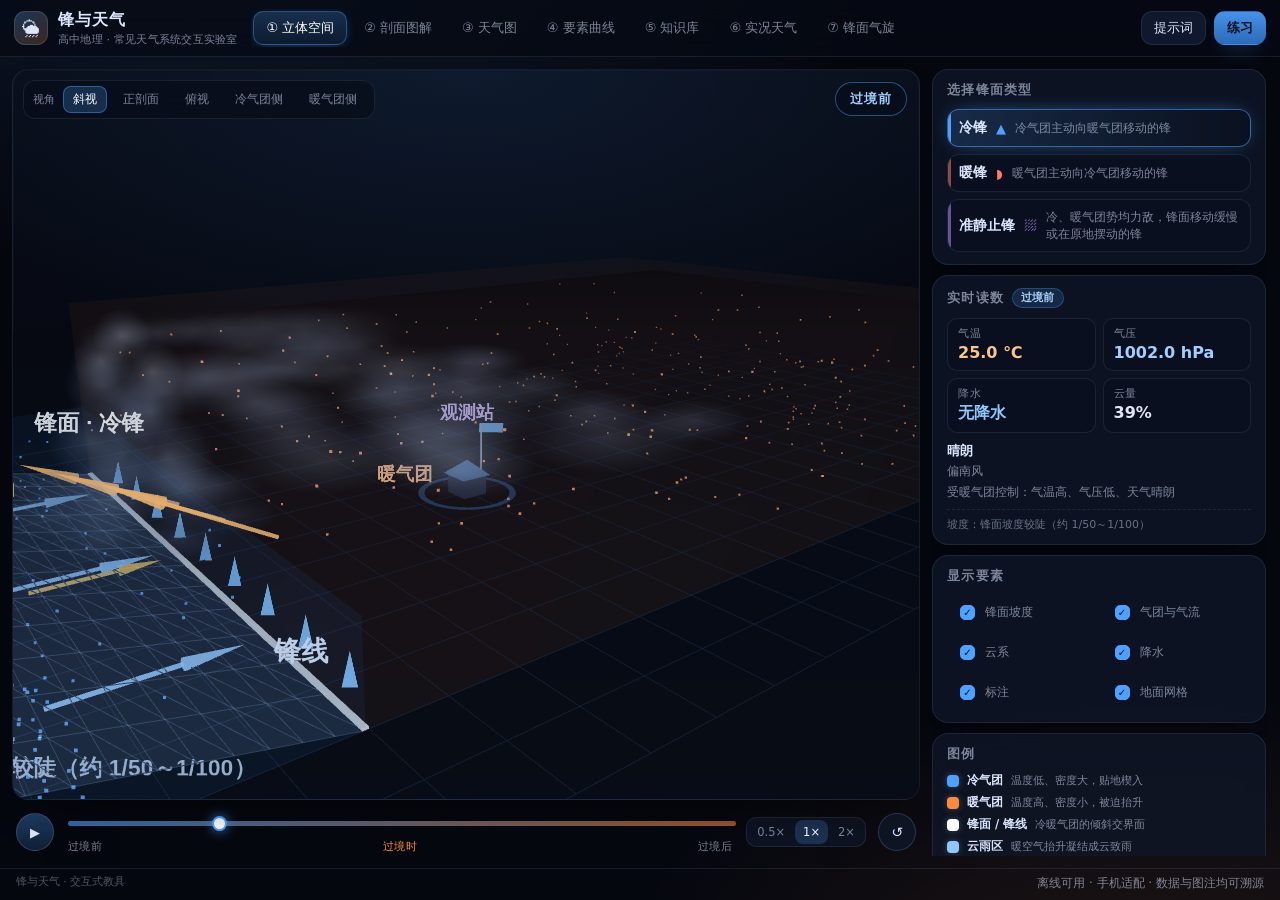
==== commit 53094bee: "新增⑦锋面气旋演示（4 阶段动画+三站天气）；修复搜索省名返回错误省份（省名→省会映射）" ====
--- a/docs/index.html
+++ b/docs/index.html
@@ -811,6 +811,17 @@
 }
 .demo-row .chip:hover { border-color: rgba(78, 161, 255, 0.6); background: rgba(30, 52, 90, 0.8); }
 
+/* ================= ⑦ 锋面气旋演示：画布占满主区 ================= */
+#main[data-model="M7"] { grid-template-columns: minmax(0, 1fr); }
+#main[data-model="M7"] #stage { grid-column: 1 / -1; }
+#main[data-model="M7"] #viewArea { height: calc(100vh - 190px); min-height: 380px; }
+@media (max-width: 900px) {
+  #main[data-model="M7"] #viewArea { height: calc(100vh - 210px); min-height: 340px; }
+}
+#cycBar { align-items: center; }
+#cycBar > button { min-width: 62px; }
+.marks span:nth-child(4) { text-align: right; }
+
 </style>
 <link rel="icon" href="data:image/svg+xml,%3Csvg xmlns='http://www.w3.org/2000/svg' viewBox='0 0 100 100'%3E%3Ctext y='.92em' font-size='86'%3E%E2%9B%85%3C/text%3E%3C/svg%3E" />
 </head>
@@ -833,6 +844,7 @@
       <button class="tab" data-model="M4">④ 要素曲线</button>
       <button class="tab" data-model="M5">⑤ 知识库</button>
       <button class="tab" data-model="M6">⑥ 实况天气</button>
+      <button class="tab" data-model="M7">⑦ 锋面气旋</button>
     </nav>
     <div class="top-actions">
       <button id="btnPrompt" class="ghost" title="查看完美提示词">提示词</button>
@@ -857,6 +869,12 @@
             <button data-view="top">俯视</button>
             <button data-view="cold">冷气团侧</button>
             <button data-view="warm">暖气团侧</button>
+          </div>
+          <div id="cycBar" class="chips" hidden aria-label="气旋发展阶段">
+            <button data-stage="0" class="on">① 初生</button>
+            <button data-stage="1">② 发展</button>
+            <button data-stage="2">③ 成熟</button>
+            <button data-stage="3">④ 消亡</button>
           </div>
           <div id="mapBar" class="chips" hidden aria-label="天气图模式">
             <button data-map="cyclone" class="on">锋面气旋</button>
@@ -884,7 +902,7 @@
         <button id="btnPlay" class="round" title="播放 / 暂停（空格）" aria-label="播放或暂停">▶</button>
         <div class="timeline">
           <input type="range" id="tSlider" min="0" max="1000" value="220" aria-label="时间轴" />
-          <div class="marks"><span>过境前</span><span>过境时</span><span>过境后</span></div>
+          <div class="marks"><span>过境前</span><span>过境时</span><span>过境后</span><span>消亡</span></div>
         </div>
         <div class="speeds" role="group" aria-label="播放速度">
           <button data-speed="0.5">0.5×</button>
@@ -5346,6 +5364,1297 @@
 
 </script>
 <script>
+/* ==== src/m7-cyclone.js ==== */
+/* ============================================================
+ * m7-cyclone.js — 「锋面气旋」俯视演示动画（Canvas 2D）
+ *
+ * 视图：东亚天气图俯视示意。低压中心 L 随阶段向东北移动，
+ *       等压线、北半球逆时针辐合风、冷锋/暖锋/准静止锋、
+ *       暖区与冷区、降水区、A/B/C 三站过境天气。
+ *
+ * 数据：window.CYCLONE_STAGES（本文件导出，4 个阶段）
+ *       window.GEO / window.GEO_WORLD（可选，用真实底图；缺失则画经纬网兜底）
+ *
+ * 约定：c2d 已按 devicePixelRatio 缩放，坐标一律用 CSS 像素；
+ *       w < 820 视为手机（字号 ×0.85，下限 10px）；
+ *       每帧重画、不依赖上一帧状态（draw 幂等）。
+ * ============================================================ */
+(function (global) {
+  'use strict';
+
+  var DEG = Math.PI / 180;
+  var TAU = Math.PI * 2;
+  var FONT = '"PingFang SC","Microsoft YaHei",sans-serif';
+
+  /* 底图经纬范围（东亚） */
+  var LON_MIN = 100, LON_MAX = 140, LAT_MIN = 18, LAT_MAX = 50;
+
+  /* ---------- 配色（与项目契约 C 表一致） ---------- */
+  var C = {
+    text: '#dbe6ff',
+    dim: 'rgba(219,230,255,0.60)',
+    faint: 'rgba(219,230,255,0.36)',
+    line: 'rgba(150,180,230,0.22)',
+    panel: 'rgba(16,24,42,0.88)',
+    cold: '#4ea1ff',
+    warm: '#ff8a3d',
+    warmLine: '#ff7a6b',
+    station: '#b98cff',
+    rain: '#8fc8ff',
+    cloud: '#cfd8ea',
+    ok: '#37d39b',
+    warn: '#ffb454',
+    isobar: 'rgba(160,192,240,0.55)'
+  };
+
+  /* ---------- 各阶段几何参数 ---------- */
+  /* 低压中心（经度, 纬度）：初生偏西 → 消亡偏东 */
+  var LC = [[117.5, 33.0], [119.5, 34.2], [122.0, 35.2], [124.5, 36.4]];
+  /* 中心气压 hPa */
+  var LPRESS = [1002, 998, 992, 1000];
+  /* 等压线条数 / 等压线间隔 */
+  var ISOBAR_N = [4, 5, 6, 4];
+  var HPA_STEP = [4, 4, 4, 5];
+
+  /* 冷锋相对 L 的经纬偏移：发展 / 成熟 / 消亡 */
+  var COLD_REL = [
+    [[0, 0], [-0.8, -1.0], [-1.8, -2.6], [-3.0, -4.6], [-4.2, -6.8]],
+    [[0, 0], [-0.6, -1.2], [-1.4, -3.0], [-2.2, -5.2], [-3.0, -7.6]],
+    [[0, 0], [-0.3, -1.3], [-0.7, -3.0], [-1.1, -5.2], [-1.5, -7.6]]
+  ];
+  /* 暖锋相对 L 的经纬偏移：发展 / 成熟 / 消亡 */
+  var WARM_REL = [
+    [[0, 0], [1.4, -0.6], [3.0, -1.2], [4.6, -1.8], [6.2, -2.8]],
+    [[0, 0], [1.2, -0.8], [2.6, -1.6], [4.0, -2.6], [5.4, -3.8]],
+    [[0, 0], [1.0, -0.9], [2.2, -1.8], [3.4, -2.8], [4.6, -4.0]]
+  ];
+  /* 初生阶段：准静止锋（带一个波动） */
+  var STAT_LINE = [
+    [103.5, 31.2], [106.5, 31.1], [109.5, 31.2], [112.4, 31.2],
+    [114.6, 31.3], [116.4, 32.3], [118.4, 31.3], [120.6, 31.1],
+    [122.8, 30.8], [124.8, 30.4]
+  ];
+
+  /* 观测站（固定坐标） */
+  var STATIONS = {
+    A: { lon: 122.5, lat: 29.5, name: '暖区' },
+    B: { lon: 120.5, lat: 32.0, name: '锋面附近' },
+    C: { lon: 116.0, lat: 36.0, name: '冷气团' }
+  };
+  var STATION_KEYS = ['A', 'B', 'C'];
+
+  /* 图例项 */
+  var LEGEND_ITEMS = [
+    ['L', '低压中心'],
+    ['isobar', '等压线'],
+    ['wind', '风'],
+    ['cold', '冷锋'],
+    ['warm', '暖锋'],
+    ['rain', '降水区'],
+    ['station', '观测站']
+  ];
+
+  /* ---------- 通用小工具 ---------- */
+  function clamp01(v) {
+    return v < 0 ? 0 : (v > 1 ? 1 : v);
+  }
+  function lerp(a, b, f) {
+    return a + (b - a) * f;
+  }
+  function dist(a, b) {
+    var dx = a.x - b.x, dy = a.y - b.y;
+    return Math.sqrt(dx * dx + dy * dy);
+  }
+  function rgba(hex, a) {
+    if (!hex || hex.charAt(0) !== '#') return 'rgba(150,180,230,' + a + ')';
+    var r = parseInt(hex.substr(1, 2), 16);
+    var g = parseInt(hex.substr(3, 2), 16);
+    var b = parseInt(hex.substr(5, 2), 16);
+    return 'rgba(' + r + ',' + g + ',' + b + ',' + a + ')';
+  }
+
+  /* ---------- 文字：字体 / 测量 / 自适应 ---------- */
+  function setFont(g, px, bold) {
+    g.font = (bold ? 'bold ' : '') + px.toFixed(1) + 'px ' + FONT;
+  }
+  function measure(g, str, px, bold) {
+    setFont(g, px, bold);
+    var m = g.measureText(str);
+    return m && m.width ? m.width : px * str.length * 0.6;
+  }
+  function drawText(g, str, x, y, opt) {
+    opt = opt || {};
+    setFont(g, opt.px || 11, !!opt.bold);
+    g.fillStyle = opt.color || C.text;
+    g.textAlign = opt.align || 'left';
+    g.textBaseline = opt.baseline || 'middle';
+    g.fillText(str, x, y);
+  }
+  /* 缩字号直到放下；仍放不下则截断加省略号 */
+  function fitText(g, str, maxW, px, minPx, bold) {
+    if (maxW <= 0) return '';
+    var p = px;
+    if (measure(g, str, p, bold) <= maxW) return str;
+    while (p > minPx && measure(g, str, p, bold) > maxW) p -= 0.5;
+    if (measure(g, str, p, bold) <= maxW) return str;
+    var s = str, ell = '…';
+    while (s.length > 1 && measure(g, s + ell, p, bold) > maxW) s = s.slice(0, -1);
+    return s + ell;
+  }
+  function wrapLines(g, str, maxW, px, bold) {
+    var lines = [], cur = '', i;
+    for (i = 0; i < str.length; i++) {
+      var ch = str.charAt(i);
+      if (cur && measure(g, cur + ch, px, bold) > maxW) {
+        lines.push(cur);
+        cur = ch;
+      } else {
+        cur += ch;
+      }
+    }
+    if (cur) lines.push(cur);
+    return lines;
+  }
+  /* 取前 n 行，最后一行超长时加省略号 */
+  function takeLines(g, str, maxW, px, bold, n) {
+    var lines = wrapLines(g, str, maxW, px, bold);
+    if (lines.length <= n) return lines;
+    var out = lines.slice(0, n);
+    var last = out[n - 1];
+    while (last.length > 1 && measure(g, last + '…', px, bold) > maxW) last = last.slice(0, -1);
+    out[n - 1] = last + '…';
+    return out;
+  }
+
+  /* ---------- 面板 / 圆角矩形 ---------- */
+  function roundRect(g, x, y, w, h, r) {
+    var rr = Math.min(r, w / 2, h / 2);
+    g.beginPath();
+    g.moveTo(x + rr, y);
+    g.lineTo(x + w - rr, y);
+    g.quadraticCurveTo(x + w, y, x + w, y + rr);
+    g.lineTo(x + w, y + h - rr);
+    g.quadraticCurveTo(x + w, y + h, x + w - rr, y + h);
+    g.lineTo(x + rr, y + h);
+    g.quadraticCurveTo(x, y + h, x, y + h - rr);
+    g.lineTo(x, y + rr);
+    g.quadraticCurveTo(x, y, x + rr, y);
+    g.closePath();
+  }
+  function panel(g, x, y, w, h, r, alpha) {
+    g.save();
+    roundRect(g, x, y, w, h, r);
+    g.fillStyle = 'rgba(16,24,42,' + (alpha == null ? 0.88 : alpha) + ')';
+    g.fill();
+    g.strokeStyle = 'rgba(150,180,230,0.26)';
+    g.lineWidth = 1;
+    g.stroke();
+    g.restore();
+  }
+
+  /* 两个矩形是否会压在一起（用于标签避让） */
+  function rectsHit(a, b) {
+    return a.x < b.x + b.w && b.x < a.x + a.w && a.y < b.y + b.h && b.y < a.y + a.h;
+  }
+  /* 把矩形放进已占用列表；若与已有矩形相交返回 false */
+  function occupy(list, r) {
+    for (var i = 0; i < list.length; i++) {
+      if (rectsHit(list[i], r)) return false;
+    }
+    list.push(r);
+    return true;
+  }
+
+  /* ---------- 曲线 / 折线 ---------- */
+  function catmullPts(pts, seg) {
+    if (!pts || !pts.length) return [];
+    if (pts.length < 3) return pts.slice();
+    var out = [], i, j, p0, p1, p2, p3, t, tt, ttt;
+    for (i = 0; i < pts.length - 1; i++) {
+      p0 = pts[i > 0 ? i - 1 : 0];
+      p1 = pts[i];
+      p2 = pts[i + 1];
+      p3 = pts[i + 2 < pts.length ? i + 2 : pts.length - 1];
+      for (j = 0; j < seg; j++) {
+        t = j / seg;
+        tt = t * t;
+        ttt = tt * t;
+        out.push({
+          x: 0.5 * ((2 * p1.x) + (-p0.x + p2.x) * t + (2 * p0.x - 5 * p1.x + 4 * p2.x - p3.x) * tt + (-p0.x + 3 * p1.x - 3 * p2.x + p3.x) * ttt),
+          y: 0.5 * ((2 * p1.y) + (-p0.y + p2.y) * t + (2 * p0.y - 5 * p1.y + 4 * p2.y - p3.y) * tt + (-p0.y + 3 * p1.y - 3 * p2.y + p3.y) * ttt)
+        });
+      }
+    }
+    out.push(pts[pts.length - 1]);
+    return out;
+  }
+  function polyPath(g, pts, close) {
+    if (!pts || !pts.length) return;
+    g.beginPath();
+    g.moveTo(pts[0].x, pts[0].y);
+    for (var i = 1; i < pts.length; i++) g.lineTo(pts[i].x, pts[i].y);
+    if (close) g.closePath();
+  }
+  /* 把折线沿法线偏移：sideSign = +1 取切向量逆时针 90°（俯视图中为前进方向左侧） */
+  function offsetPolyline(pts, d, sideSign) {
+    var out = [], i, a, b, tx, ty, l;
+    for (i = 0; i < pts.length; i++) {
+      a = pts[i > 0 ? i - 1 : 0];
+      b = pts[i < pts.length - 1 ? i + 1 : pts.length - 1];
+      tx = b.x - a.x;
+      ty = b.y - a.y;
+      l = Math.sqrt(tx * tx + ty * ty);
+      if (l < 0.0001) { l = 1; tx = 0; ty = 0; }
+      out.push({
+        x: pts[i].x + (ty / l) * d * sideSign,
+        y: pts[i].y + (-tx / l) * d * sideSign
+      });
+    }
+    return out;
+  }
+  function pointsBBox(pts) {
+    var b = { x0: Infinity, y0: Infinity, x1: -Infinity, y1: -Infinity }, i;
+    for (i = 0; i < pts.length; i++) {
+      if (pts[i].x < b.x0) b.x0 = pts[i].x;
+      if (pts[i].y < b.y0) b.y0 = pts[i].y;
+      if (pts[i].x > b.x1) b.x1 = pts[i].x;
+      if (pts[i].y > b.y1) b.y1 = pts[i].y;
+    }
+    return b;
+  }
+  /* 在裁剪到多边形内部的前提下画斜线阴影 */
+  function hatchPoly(g, poly, step, color, alpha) {
+    if (!poly || poly.length < 3) return;
+    var b = pointsBBox(poly);
+    if (!isFinite(b.x0) || !isFinite(b.y0)) return;
+    g.save();
+    polyPath(g, poly, true);
+    g.clip();
+    g.strokeStyle = color;
+    g.lineWidth = 1;
+    g.globalAlpha = alpha;
+    var hgt = b.y1 - b.y0, x;
+    for (x = b.x0 - hgt; x <= b.x1; x += step) {
+      g.beginPath();
+      g.moveTo(x, b.y1 + 2);
+      g.lineTo(x + hgt + 2, b.y0 - 2);
+      g.stroke();
+    }
+    g.globalAlpha = 1;
+    g.restore();
+  }
+  /* 沿折线等距回调：cb(x, y, tx, ty)（tx,ty 为单位切向） */
+  function eachAlong(pts, step, cb) {
+    if (!pts || pts.length < 2) return;
+    var acc = 0, next = step * 0.55, i, a, b, d;
+    for (i = 1; i < pts.length; i++) {
+      a = pts[i - 1];
+      b = pts[i];
+      d = dist(a, b);
+      if (d < 0.001) continue;
+      while (acc + d >= next) {
+        var f = (next - acc) / d;
+        cb(a.x + (b.x - a.x) * f, a.y + (b.y - a.y) * f, (b.x - a.x) / d, (b.y - a.y) / d);
+        next += step;
+      }
+      acc += d;
+    }
+  }
+  /* 箭头头部 */
+  function arrowHead(g, x, y, ux, uy, size, color) {
+    var px = -uy, py = ux;
+    g.beginPath();
+    g.moveTo(x, y);
+    g.lineTo(x - ux * size + px * size * 0.55, y - uy * size + py * size * 0.55);
+    g.lineTo(x - ux * size - px * size * 0.55, y - uy * size - py * size * 0.55);
+    g.closePath();
+    g.fillStyle = color;
+    g.fill();
+  }
+
+  /* ---------- 底图投影与绘制 ---------- */
+  /* 无 GEO 时的等经纬兜底投影（与 geo.js 的 regionProjector 同一思路） */
+  function makeProjector(w, h) {
+    var kx = Math.cos(((LAT_MIN + LAT_MAX) / 2) * DEG);
+    var ww = (LON_MAX - LON_MIN) * kx;
+    var wh = LAT_MAX - LAT_MIN;
+    var s = Math.min(w / ww, h / wh);
+    var ox = (w - ww * s) / 2;
+    var oy = (h - wh * s) / 2;
+    return {
+      scale: s,
+      project: function (lon, lat) {
+        return { x: ox + (lon - LON_MIN) * kx * s, y: oy + (LAT_MAX - lat) * s };
+      }
+    };
+  }
+  /* 兜底经纬网 */
+  function drawGrid(g, w, h, proj) {
+    var lon, lat, p, p2;
+    g.save();
+    g.strokeStyle = 'rgba(150,180,230,0.13)';
+    g.lineWidth = 1;
+    for (lon = LON_MIN; lon <= LON_MAX; lon += 5) {
+      p = proj.project(lon, LAT_MIN);
+      p2 = proj.project(lon, LAT_MAX);
+      g.beginPath();
+      g.moveTo(p.x, p.y);
+      g.lineTo(p2.x, p2.y);
+      g.stroke();
+    }
+    for (lat = LAT_MIN; lat <= LAT_MAX; lat += 5) {
+      p = proj.project(LON_MIN, lat);
+      p2 = proj.project(LON_MAX, lat);
+      g.beginPath();
+      g.moveTo(p.x, p.y);
+      g.lineTo(p2.x, p2.y);
+      g.stroke();
+    }
+    /* 海陆轮廓缺失时用一层斜向暗纹表示海洋，避免纯色发闷 */
+    g.globalAlpha = 0.10;
+    g.strokeStyle = 'rgba(120,170,240,0.5)';
+    for (var x = -h; x < w + h; x += 14) {
+      g.beginPath();
+      g.moveTo(x, h);
+      g.lineTo(x + h, 0);
+      g.stroke();
+    }
+    g.globalAlpha = 1;
+    g.restore();
+  }
+  /* 有真实底图时叠一层很淡的经纬网，让海面不至于发闷 */
+  function drawGraticule(g, w, h, proj) {
+    var lon, lat, p, p2, i;
+    g.save();
+    g.lineWidth = 1;
+    for (i = 0; i < 2; i++) {
+      g.strokeStyle = i === 0 ? 'rgba(150,180,230,0.07)' : 'rgba(150,180,230,0.13)';
+      var step = i === 0 ? 5 : 10;
+      for (lon = LON_MIN; lon <= LON_MAX; lon += step) {
+        p = proj.project(lon, LAT_MIN);
+        p2 = proj.project(lon, LAT_MAX);
+        g.beginPath();
+        g.moveTo(p.x, p.y);
+        g.lineTo(p2.x, p2.y);
+        g.stroke();
+      }
+      for (lat = LAT_MIN; lat <= LAT_MAX; lat += step) {
+        p = proj.project(LON_MIN, lat);
+        p2 = proj.project(LON_MAX, lat);
+        g.beginPath();
+        g.moveTo(p.x, p.y);
+        g.lineTo(p2.x, p2.y);
+        g.stroke();
+      }
+    }
+    g.restore();
+  }
+  /* 画底图，返回投影器 */
+  function paintBase(g, w, h) {
+    g.save();
+    g.fillStyle = '#081120';
+    g.fillRect(0, 0, w, h);
+    var proj = null;
+    var geo = global.GEO;
+    var world = global.GEO_WORLD;
+    var hasGeo = !!(geo && typeof geo.drawWorld === 'function' && world && world.countries && world.countries.length);
+    if (hasGeo) {
+      try {
+        proj = geo.drawWorld(g, w, h, {
+          lonMin: LON_MIN, lonMax: LON_MAX, latMin: LAT_MIN, latMax: LAT_MAX,
+          ocean: '#081120', land: '#17304f',
+          border: 'rgba(160,196,246,0.42)', borderWidth: 0.85, pad: 0
+        });
+      } catch (err) {
+        proj = null;
+      }
+      if (!proj || typeof proj.project !== 'function') proj = null;
+    }
+    if (!proj) {
+      proj = makeProjector(w, h);
+      drawGrid(g, w, h, proj);
+    } else {
+      drawGraticule(g, w, h, proj);
+    }
+    /* 图框 */
+    g.strokeStyle = 'rgba(150,180,230,0.20)';
+    g.lineWidth = 1;
+    g.strokeRect(0.5, 0.5, Math.max(0, w - 1), Math.max(0, h - 1));
+    g.restore();
+    return proj;
+  }
+
+  /* ---------- 阶段数据（对外导出） ---------- */
+  function mkStation(tag, temp, press, wind, rain) {
+    return {
+      tag: tag, temp: temp, press: press, wind: wind, rain: rain,
+      text: temp + '℃ · ' + press + ' hPa · ' + wind + ' · ' + rain
+    };
+  }
+
+  var CYCLONE_STAGES = [
+    {
+      key: 'birth', number: '①', name: '初生',
+      title: '初生：准静止锋出现波动',
+      nameShort: '初生',
+      desc: '暖湿气流沿准静止锋北上，锋线出现小波动，低压环流初步形成，气旋尚未明显加深。',
+      station: {
+        A: mkStation('暖区', 22, 1006, '西南风 3~4 级', '阴有小雨'),
+        B: mkStation('锋面附近', 18, 1005, '偏南风 4 级', '中雨'),
+        C: mkStation('冷气团', 9, 1012, '偏北风 3 级', '晴')
+      }
+    },
+    {
+      key: 'develop', number: '②', name: '发展',
+      title: '发展：冷、暖锋形成并推进',
+      nameShort: '发展',
+      desc: '低压继续加深并东移，冷锋出现在西南侧、暖锋出现在东南侧，暖区被两锋夹持并逐步扩大。',
+      station: {
+        A: mkStation('暖区', 23, 1002, '西南风 4 级', '小雨'),
+        B: mkStation('冷锋逼近', 16, 1004, '西北风 6 级', '阵雨'),
+        C: mkStation('冷气团', 7, 1010, '偏北风 4 级', '晴')
+      }
+    },
+    {
+      key: 'mature', number: '③', name: '成熟',
+      title: '成熟：气旋最强、降水最强',
+      nameShort: '成熟',
+      desc: '气旋发展最强，等压线最密；冷锋逼近暖区，暖湿气流被迫强烈抬升，降水达到最强。',
+      station: {
+        A: mkStation('暖区', 23, 996, '西南风 5 级', '阵雨'),
+        B: mkStation('冷锋过境', 12, 1000, '西北风 7 级', '雷阵雨'),
+        C: mkStation('冷气团', 5, 1008, '偏北风 5 级', '晴')
+      }
+    },
+    {
+      key: 'decay', number: '④', name: '消亡',
+      title: '消亡：冷锋追上暖锋开始锢囚',
+      nameShort: '消亡',
+      desc: '冷锋追上暖锋，气旋开始锢囚并逐渐减弱东移，暖区被挤压缩小，天气逐步转好。',
+      station: {
+        A: mkStation('暖区（缩小）', 21, 998, '西南风 3 级', '小雨'),
+        B: mkStation('冷锋已过', 11, 1002, '西北风 5 级', '小雨转晴'),
+        C: mkStation('冷气团', 6, 1006, '偏北风 3 级', '晴')
+      }
+    }
+  ];
+
+  /* 对外导出阶段数据（页面信息卡、答题解析等共用） */
+  global.CYCLONE_STAGES = CYCLONE_STAGES;
+
+  /* ---------- 阶段几何：低压中心与锋线 ---------- */
+  function buildGeometry(proj, stage, t) {
+    var lc = LC[stage];
+    /* L 随阶段内动画进度轻微漂移，让动画有持续感 */
+    var L = { lon: lc[0] + 0.22 * (t - 0.5), lat: lc[1] + 0.12 * (t - 0.5) };
+    var geo = { L: L, cold: null, warm: null, stat: null, occluded: false };
+    var lonlatToPts = function (lonlat) {
+      var raw = [], i;
+      for (i = 0; i < lonlat.length; i++) {
+        raw.push(proj.project(lonlat[i][0], lonlat[i][1]));
+      }
+      return catmullPts(raw, 8);
+    };
+    if (stage === 0) {
+      geo.statLine = STAT_LINE;
+      geo.stat = lonlatToPts(STAT_LINE);
+    } else {
+      var drift = 0.25 * t;
+      var coldRel = COLD_REL[stage - 1];
+      var warmRel = WARM_REL[stage - 1];
+      var coldLL = [], warmLL = [], i;
+      for (i = 0; i < coldRel.length; i++) {
+        coldLL.push([L.lon + coldRel[i][0] + drift, L.lat + coldRel[i][1]]);
+      }
+      for (i = 0; i < warmRel.length; i++) {
+        warmLL.push([L.lon + warmRel[i][0] + drift, L.lat + warmRel[i][1]]);
+      }
+      geo.coldLL = coldLL;
+      geo.warmLL = warmLL;
+      geo.cold = lonlatToPts(coldLL);
+      geo.warm = lonlatToPts(warmLL);
+      geo.occluded = stage === 3;
+    }
+    geo.corners = {
+      nw: proj.project(LON_MIN, LAT_MAX),
+      ne: proj.project(LON_MAX, LAT_MAX),
+      sw: proj.project(LON_MIN, LAT_MIN),
+      se: proj.project(LON_MAX, LAT_MIN)
+    };
+    geo.center = proj.project(L.lon, L.lat);
+    return geo;
+  }
+
+  /* ---------- 暖区 / 冷区填充 ---------- */
+  function drawFills(G) {
+    var g = G.g, geo = G.geo, p;
+    if (G.stage === 0 || !geo.cold || !geo.warm) return;
+    /* 暖区：两锋之间的楔形（L → 暖锋 → 暖锋端 → 冷锋端 → 冷锋回 L） */
+    var warmPoly = geo.warm.concat([geo.cold[geo.cold.length - 1]]).concat(geo.cold.slice().reverse());
+    g.save();
+    polyPath(g, warmPoly, true);
+    p = g.createLinearGradient(geo.center.x, geo.center.y - 60, geo.center.x + 40, geo.corners.se.y);
+    if (p && p.addColorStop) {
+      p.addColorStop(0, rgba(C.warm, 0.085 + 0.008 * G.stage));
+      p.addColorStop(1, rgba(C.warm, 0.115 + 0.010 * G.stage));
+      g.fillStyle = p;
+    } else {
+      g.fillStyle = rgba(C.warm, 0.11);
+    }
+    g.fill();
+    /* 冷区：锋面以西北的冷气团一侧 */
+    var coldPoly = [geo.corners.nw, geo.corners.ne]
+      .concat(geo.warm.slice().reverse())
+      .concat(geo.cold)
+      .concat([geo.corners.sw]);
+    polyPath(g, coldPoly, true);
+    g.fillStyle = rgba(C.cold, 0.065 + 0.008 * G.stage);
+    g.fill();
+    g.restore();
+  }
+
+  /* ---------- 降水区斜线 ---------- */
+  function drawPrecip(G) {
+    var g = G.g, geo = G.geo;
+    if (G.show.rain === false) return;
+    var inten = [0.35, 0.60, 1.00, 0.55][G.stage];
+    var base = Math.min(G.w, G.mapH);
+    var d0 = Math.max(5, base * 0.014);
+    var d1 = d0 + (G.mobile ? 12 : 20) * (0.6 + 0.6 * inten);
+    var band, i;
+    g.save();
+    if (G.stage === 0) {
+      /* 准静止锋两侧：北侧冷区降水带 */
+      band = offsetPolyline(geo.stat, d0, 1).concat(offsetPolyline(geo.stat, d1, 1).reverse());
+      hatchPoly(g, band, 7, rgba(C.rain, 1), 0.14 + 0.18 * inten);
+      /* 锋面沿线少量雨滴点 */
+      eachAlong(geo.stat, 26, function (x, y) {
+        g.beginPath();
+        g.moveTo(x, y + 4);
+        g.lineTo(x - 1.5, y + 10);
+        g.strokeStyle = rgba(C.rain, 0.5);
+        g.lineWidth = 1.2;
+        g.stroke();
+      });
+    } else {
+      /* 冷锋后（冷气团一侧） */
+      band = offsetPolyline(geo.cold, -d0, 1).concat(offsetPolyline(geo.cold, -d1, 1).reverse());
+      hatchPoly(g, band, 7, rgba(C.rain, 1), 0.15 + 0.22 * inten);
+      /* 暖锋前（冷气团一侧） */
+      band = offsetPolyline(geo.warm, d0, 1).concat(offsetPolyline(geo.warm, d1, 1).reverse());
+      hatchPoly(g, band, 7, rgba(C.rain, 1), 0.12 + 0.20 * inten);
+      /* 锋线附近雨滴（越强越密） */
+      var step = inten > 0.8 ? 18 : 26;
+      var drip = function (x, y, tx, ty) {
+        g.beginPath();
+        g.moveTo(x, y + 4);
+        g.lineTo(x - 1.6, y + 10);
+        g.strokeStyle = rgba(C.rain, 0.45 * inten + 0.15);
+        g.lineWidth = 1.2;
+        g.stroke();
+      };
+      eachAlong(geo.cold, step, drip);
+      eachAlong(geo.warm, step, drip);
+    }
+    g.restore();
+  }
+
+  /* ---------- 等压线 ---------- */
+  function drawIsobars(G) {
+    var g = G.g, geo = G.geo, cx = geo.center.x, cy = geo.center.y;
+    if (G.show.isobar === false) return;
+    var n = ISOBAR_N[G.stage];
+    var step = Math.min(G.w, G.mapH) * 0.058;
+    var hpa = HPA_STEP[G.stage];
+    var press = LPRESS[G.stage];
+    var i, k, a, r, rx, ry, pts, face, tilt = -0.22, ca = Math.cos(tilt), sa = Math.sin(tilt);
+    g.save();
+    for (i = 0; i < n; i++) {
+      r = step * (1.0 + i * 0.82);
+      rx = r * (1.0 + 0.06 * i);
+      ry = r * (0.78 + 0.03 * i);
+      pts = [];
+      for (k = 0; k <= 56; k++) {
+        a = (k / 56) * TAU;
+        var rr = 1 + 0.05 * Math.sin(3 * a + G.stage * 0.8 + i * 0.7);
+        var ex = Math.cos(a) * rx * rr, ey = Math.sin(a) * ry * rr;
+        pts.push({ x: cx + ex * ca - ey * sa, y: cy + ex * sa + ey * ca });
+      }
+      polyPath(g, pts, true);
+      g.strokeStyle = i === 0 ? 'rgba(186,210,248,0.72)' : C.isobar;
+      g.lineWidth = i === 0 ? 1.5 : 1.1;
+      g.stroke();
+      /* 数值标注：标 2~3 条 */
+      if (G.show.labels !== false && (i === 0 || i === Math.floor((n - 1) / 2) || i === n - 1)) {
+        var ang = -0.95;
+        var lx = cx + Math.cos(ang) * rx * 1.0;
+        var ly = cy + Math.sin(ang) * ry * 1.0;
+        var val = press + hpa * (i + 1);
+        var tx = Math.max(6, Math.min(G.w - 34, lx));
+        var ty = Math.max(74, Math.min(G.mapH - 10, ly));
+        g.save();
+        g.fillStyle = 'rgba(6,12,24,0.85)';
+        roundRect(g, tx - 3, ty - 8, 32, 16, 4);
+        g.fill();
+        g.strokeStyle = 'rgba(160,192,240,0.28)';
+        g.lineWidth = 1;
+        g.stroke();
+        g.restore();
+        drawText(g, String(val), tx, ty, { px: G.fs(9.5), color: 'rgba(200,220,250,0.92)' });
+      }
+    }
+    /* 等压线示意箭头（低压中心向外的气压梯度） */
+    g.restore();
+  }
+
+  /* ---------- 风场：北半球逆时针辐合 ---------- */
+  function spiralArrow(g, cx, cy, r, a0, swirl, inward, lenPx, color, width) {
+    var K = 12, i, ang, rad, pts = [];
+    for (i = 0; i <= K; i++) {
+      ang = a0 - swirl * (i / K);
+      rad = r * (1 - inward * (i / K));
+      pts.push({ x: cx + Math.cos(ang) * rad, y: cy + Math.sin(ang) * rad });
+    }
+    polyPath(g, pts, false);
+    g.strokeStyle = color;
+    g.lineWidth = width;
+    g.stroke();
+    var a = pts[K - 1], b = pts[K];
+    var dx = b.x - a.x, dy = b.y - a.y;
+    var l = Math.sqrt(dx * dx + dy * dy) || 1;
+    arrowHead(g, b.x, b.y, dx / l, dy / l, lenPx, color);
+  }
+  function drawWind(G) {
+    var g = G.g, geo = G.geo;
+    if (G.show.wind === false) return;
+    var cx = geo.center.x, cy = geo.center.y;
+    var base = Math.min(G.w, G.mapH) * 0.058;
+    var color = 'rgba(205,228,255,0.68)';
+    var i, n, r, speed;
+    /* 内圈 6 支：靠近中心更长、旋转更快 */
+    n = 6;
+    for (i = 0; i < n; i++) {
+      r = base * 1.35;
+      speed = 1.35;
+      spiralArrow(g, cx, cy, r, (i / n) * TAU + G.t * speed + 0.3, 1.05, 0.26, 7, color, 1.9);
+    }
+    /* 外圈 7 支 */
+    n = 7;
+    for (i = 0; i < n; i++) {
+      r = base * 2.35;
+      speed = 0.65;
+      spiralArrow(g, cx, cy, r, (i / n) * TAU + G.t * speed + 0.1, 0.72, 0.20, 6, color, 1.7);
+    }
+  }
+
+  /* ---------- 锋线符号 ---------- */
+  function frontTriangle(g, x, y, ux, uy, side, size, color) {
+    /* 尖角指向 side 一侧 */
+    var nx = uy * side, ny = -ux * side;
+    var bx1 = x - ux * size * 0.75, by1 = y - uy * size * 0.75;
+    var bx2 = x + ux * size * 0.75, by2 = y + uy * size * 0.75;
+    g.beginPath();
+    g.moveTo(bx1, by1);
+    g.lineTo(bx2, by2);
+    g.lineTo(x + nx * size * 1.25, y + ny * size * 1.25);
+    g.closePath();
+    g.fillStyle = color;
+    g.fill();
+  }
+  function frontSemicircle(g, x, y, ux, uy, side, r, color) {
+    /* 半圆鼓向 side 一侧 */
+    var ang = Math.atan2(uy, ux);
+    var a0 = ang - Math.PI;
+    var a1 = ang;
+    if (side < 0) { a0 = ang; a1 = ang + Math.PI; }
+    g.beginPath();
+    g.arc(x, y, r, a0, a1, false);
+    g.closePath();
+    g.fillStyle = color;
+    g.fill();
+  }
+  function drawFrontSymbols(G, pts, kind) {
+    var g = G.g;
+    var step = G.mobile ? 24 : 28;
+    var size = G.mobile ? 6.0 : 6.8;
+    var idx = 0;
+    eachAlong(pts, step, function (x, y, ux, uy) {
+      if (y < 72) return;
+      if (kind === 'cold') {
+        frontTriangle(g, x, y, ux, uy, 1, size, rgba(C.cold, 0.95));
+      } else if (kind === 'warm') {
+        frontSemicircle(g, x, y, ux, uy, 1, size * 0.92, rgba(C.warmLine, 0.95));
+      } else {
+        /* 准静止锋：一半三角（冷，指向暖侧）、一半半圆（暖，鼓向冷侧） */
+        if (idx % 2 === 0) {
+          frontTriangle(g, x, y, ux, uy, -1, size, rgba(C.station, 0.92));
+        } else {
+          frontSemicircle(g, x, y, ux, uy, 1, size * 0.88, 'rgba(201,139,94,0.92)');
+        }
+      }
+      idx++;
+    });
+  }
+  function drawFrontLine(G, pts, kind) {
+    var g = G.g;
+    if (!pts || pts.length < 2) return;
+    var col = kind === 'cold' ? C.cold : (kind === 'warm' ? C.warmLine : C.station);
+    g.save();
+    /* 外发光 */
+    polyPath(g, pts, false);
+    g.strokeStyle = rgba(col, 0.16);
+    g.lineWidth = 7;
+    g.stroke();
+    polyPath(g, pts, false);
+    g.strokeStyle = rgba(col, 0.95);
+    g.lineWidth = 2.3;
+    g.stroke();
+    drawFrontSymbols(G, pts, kind);
+    g.restore();
+  }
+  function drawFronts(G) {
+    var g = G.g, geo = G.geo;
+    if (G.stage === 0) {
+      drawFrontLine(G, geo.stat, 'stationary');
+    } else {
+      drawFrontLine(G, geo.cold, 'cold');
+      drawFrontLine(G, geo.warm, 'warm');
+      if (geo.occluded) {
+        /* 锢囚：L 附近一小段紫色锋线 */
+        var p1 = geo.cold[0], p2 = geo.cold[Math.min(8, geo.cold.length - 1)];
+        g.save();
+        g.beginPath();
+        g.moveTo(p1.x, p1.y);
+        g.lineTo(p2.x, p2.y);
+        g.setLineDash([4, 4]);
+        g.strokeStyle = rgba(C.station, 0.9);
+        g.lineWidth = 2.6;
+        g.stroke();
+        g.setLineDash([]);
+        g.restore();
+      }
+    }
+  }
+  /* 锋面文字标签：在观测站之后画，保证不被站标盖住（见 draw()） */
+  function drawFrontLabels(G) {
+    var g = G.g, geo = G.geo, i, p;
+    function put(txt, pts, frac, off, hex) {
+      /* 按「离低压中心由近到远」的比例取点，避免锋线点序方向不一致导致标签跑到 L 旁边 */
+      var idx, q, dd, dmax = 0, dists = [], best = 1e9, target, dif;
+      if (pts.length > 4 && geo.center) {
+        for (q = 0; q < pts.length; q++) {
+          dd = dist(pts[q], geo.center);
+          dists.push(dd);
+          if (dd > dmax) dmax = dd;
+        }
+        target = dmax * Math.min(0.92, frac);
+        idx = 1;
+        for (q = 1; q < pts.length - 1; q++) {
+          dif = Math.abs(dists[q] - target);
+          if (dif < best) { best = dif; idx = q; }
+        }
+      } else {
+        idx = Math.max(1, Math.min(pts.length - 2, Math.round(frac * (pts.length - 1))));
+      }
+      var a = pts[idx - 1], b = pts[idx + 1] || pts[idx];
+      var dx = b.x - a.x, dy = b.y - a.y;
+      var l = Math.sqrt(dx * dx + dy * dy) || 1;
+      var nx = dy / l, ny = -dx / l;
+      var px = G.fs(11);
+      var tw = measure(g, txt, px, true);
+      var x = Math.max(10, Math.min(G.w - tw - 12, pts[idx].x + nx * off));
+      var y = Math.max(76, Math.min(G.mapH - 12, pts[idx].y + ny * off));
+      /* 与站标/其它锋面标签避让：不行就向下平移 */
+      var k, rect2, okLabel = false;
+      for (k = 0; k < 3; k++) {
+        rect2 = { x: x - 4, y: y - 8, w: tw + 8, h: 16 };
+        if (occupy(G.tagRects, rect2)) { okLabel = true; break; }
+        y += 15;
+        if (y > G.mapH - 12) break;
+      }
+      if (!okLabel) G.tagRects.push(rect2);
+      y = Math.max(76, Math.min(G.mapH - 12, y));
+      /* 深色底板，避免压在雨区斜线/锋线上看不清 */
+      g.save();
+      g.fillStyle = 'rgba(6,12,24,0.74)';
+      roundRect(g, x - 4, y - 8, tw + 8, 16, 4);
+      g.fill();
+      g.strokeStyle = rgba(hex, 0.38);
+      g.lineWidth = 1;
+      g.stroke();
+      g.restore();
+      drawText(g, txt, x, y, { px: px, bold: true, color: rgba(hex, 0.98) });
+    }
+    if (G.stage === 0) {
+      put('准静止锋', geo.stat, 0.62, -26, C.station);
+    } else {
+      /* 锢囚提示先占位，锋面标签再避让（手机屏窄，只用虚线示意不写文字） */
+      if (geo.occluded && !G.mobile) {
+        p = geo.center;
+        var ocPx = G.fs(10);
+        var ocTxt = '开始锢囚';
+        var ocW = measure(g, ocTxt, ocPx, false);
+        var ocX = Math.max(10, Math.min(G.w - ocW - 12, p.x - ocW / 2));
+        var ocY = Math.max(76, Math.min(G.mapH - 12, p.y + (G.mobile ? 34 : 42)));
+        var ock, okO = false, ocRect;
+        for (ock = 0; ock < 3; ock++) {
+          ocRect = { x: ocX - 4, y: ocY - 7, w: ocW + 8, h: 14 };
+          if (occupy(G.tagRects, ocRect)) { okO = true; break; }
+          ocY += 15;
+          if (ocY > G.mapH - 12) break;
+        }
+        if (!okO) G.tagRects.push(ocRect);
+        ocY = Math.max(76, Math.min(G.mapH - 12, ocY));
+        g.save();
+        g.fillStyle = 'rgba(6,12,24,0.74)';
+        roundRect(g, ocX - 4, ocY - 7, ocW + 8, 14, 4);
+        g.fill();
+        g.strokeStyle = rgba(C.station, 0.38);
+        g.lineWidth = 1;
+        g.stroke();
+        g.restore();
+        drawText(g, ocTxt, ocX, ocY, { px: ocPx, color: rgba(C.station, 0.95) });
+      }
+      put('冷锋', geo.cold, G.mobile ? 0.86 : 0.78, -16, C.cold);
+      put('暖锋', geo.warm, 0.62, 16, C.warmLine);
+    }
+  }
+
+  /* ---------- 低压中心 L ---------- */
+  function drawLMarker(G) {
+    var g = G.g, geo = G.geo, cx = geo.center.x, cy = geo.center.y;
+    var press = LPRESS[G.stage];
+    var pulse = 0.5 + 0.5 * Math.sin(G.t * TAU * 1.4);
+    g.save();
+    g.beginPath();
+    g.arc(cx, cy, 15 + pulse * 3, 0, TAU);
+    g.strokeStyle = rgba(C.warmLine, 0.18 + pulse * 0.12);
+    g.lineWidth = 1.4;
+    g.stroke();
+    g.beginPath();
+    g.arc(cx, cy, 11, 0, TAU);
+    g.fillStyle = 'rgba(255,122,107,0.16)';
+    g.fill();
+    g.strokeStyle = rgba(C.warmLine, 0.9);
+    g.lineWidth = 1.6;
+    g.stroke();
+    drawText(g, 'L', cx, cy + 0.5, { px: G.fs(13.5), bold: true, align: 'center', color: '#ffd9d3' });
+    /* 中心气压 */
+    var label = press + ' hPa';
+    var tw = measure(g, label, G.fs(9.6), false);
+    var ty = Math.max(76, cy + 24);
+    g.save();
+    g.fillStyle = 'rgba(8,17,32,0.78)';
+    roundRect(g, cx - tw / 2 - 4, ty - 8, tw + 8, 16, 4);
+    g.fill();
+    g.restore();
+    if (G.tagRects) G.tagRects.push({ x: cx - tw / 2 - 4, y: ty - 8, w: tw + 8, h: 16 });
+    drawText(g, label, cx, ty, { px: G.fs(9.6), align: 'center', color: C.text });
+    g.restore();
+  }
+
+  /* ---------- 观测站 A / B / C ---------- */
+  function drawStations(G) {
+    var g = G.g, geo = G.geo, st = CYCLONE_STAGES[G.stage].station;
+    var keys = STATION_KEYS, i, def, pos, col, tag, tx;
+    var r = G.mobile ? 8 : 9;
+    for (i = 0; i < keys.length; i++) {
+      var k = keys[i];
+      def = STATIONS[k];
+      pos = geo.proj.project(def.lon, def.lat);
+      if (!pos || !isFinite(pos.x) || !isFinite(pos.y)) continue;
+      col = k === 'A' ? C.warm : (k === 'B' ? C.warn : C.cold);
+      g.save();
+      g.beginPath();
+      g.arc(pos.x, pos.y, r + 3, 0, TAU);
+      g.strokeStyle = rgba(col, 0.30);
+      g.lineWidth = 1;
+      g.stroke();
+      g.beginPath();
+      g.arc(pos.x, pos.y, r, 0, TAU);
+      g.fillStyle = 'rgba(8,17,32,0.92)';
+      g.fill();
+      g.strokeStyle = rgba(col, 0.95);
+      g.lineWidth = 1.8;
+      g.stroke();
+      drawText(g, k, pos.x, pos.y + 0.5, { px: G.fs(10.5), bold: true, align: 'center', color: C.text });
+      g.restore();
+      if (G.show.labels !== false) {
+        tag = st[k].tag || def.name;
+        var tagPx = G.fs(9.8);
+        var tagW = measure(g, tag, tagPx, false);
+        /* 依次尝试右 / 左 / 下 / 上，避开已占用的标签与锋线区域 */
+        var cands = [
+          { x: pos.x + r + 5, y: pos.y },
+          { x: pos.x - r - 5 - tagW, y: pos.y },
+          { x: pos.x - tagW / 2, y: pos.y + r + 13 },
+          { x: pos.x - tagW / 2, y: pos.y - r - 13 }
+        ];
+        var placed = null, ci, cx2, cy2, cr;
+        for (ci = 0; ci < cands.length; ci++) {
+          cx2 = Math.max(6, Math.min(G.w - tagW - 10, cands[ci].x));
+          cy2 = Math.max(76, Math.min(G.mapH - 12, cands[ci].y));
+          cr = { x: cx2 - 3, y: cy2 - 7, w: tagW + 6, h: 14 };
+          if (occupy(G.tagRects, cr)) { placed = { x: cx2, y: cy2 }; break; }
+        }
+        if (!placed) {
+          cx2 = Math.max(6, Math.min(G.w - tagW - 10, cands[0].x));
+          cy2 = Math.max(76, Math.min(G.mapH - 12, cands[0].y));
+          placed = { x: cx2, y: cy2 };
+          G.tagRects.push({ x: cx2 - 3, y: cy2 - 7, w: tagW + 6, h: 14 });
+        }
+        tx = placed.x;
+        var ty = placed.y;
+        g.save();
+        g.fillStyle = 'rgba(6,12,24,0.72)';
+        roundRect(g, tx - 3, ty - 7, tagW + 6, 14, 4);
+        g.fill();
+        g.strokeStyle = rgba(col, 0.34);
+        g.lineWidth = 1;
+        g.stroke();
+        g.restore();
+        drawText(g, tag, tx, ty, { px: tagPx, color: rgba(col, 0.95) });
+      }
+    }
+  }
+
+  /* ---------- 左上角阶段信息卡 ---------- */
+  function drawStageCard(G) {
+    var g = G.g, st = CYCLONE_STAGES[G.stage];
+    var pad = G.pad;
+    var maxW = G.mobile ? G.w - pad * 2 : Math.min(440, G.w * 0.44);
+    var titlePx = G.fs(13.5);
+    var descPx = G.fs(10.6);
+    var descLines = takeLines(g, st.desc, maxW - 22, descPx, false, 3);
+    var lineH = descPx * 1.5;
+    var boxH = 10 + titlePx + 6 + descLines.length * lineH + 9;
+    var x = pad, y = 72;
+    panel(g, x, y, maxW, boxH, 10, 0.86);
+    /* 左侧强调条 */
+    g.save();
+    g.fillStyle = rgba(C.warm, 0.85);
+    roundRect(g, x, y + 8, 3, boxH - 16, 2);
+    g.fill();
+    g.restore();
+    var titleStr = st.number + ' ' + st.title;
+    titleStr = fitText(g, titleStr, maxW - 26, titlePx, G.mobile ? 10 : 9.5, true);
+    drawText(g, titleStr, x + 12, y + 10 + titlePx * 0.62, { px: titlePx, bold: true, color: C.text });
+    for (var i = 0; i < descLines.length; i++) {
+      drawText(g, descLines[i], x + 12, y + 10 + titlePx + 6 + lineH * (i + 0.62), { px: descPx, color: C.dim });
+    }
+  }
+
+  /* ---------- 地图右上标题（桌面端） ---------- */
+  function drawMapTitle(G) {
+    if (G.mobile || G.show.labels === false) return;
+    drawText(G.g, '锋面气旋 · 北半球俯视', G.w - G.pad, 86, {
+      px: G.fs(12), bold: true, align: 'right', color: C.dim
+    });
+  }
+
+  /* ---------- 底栏：三站天气卡 + 过境提示 + 图例 ---------- */
+  function planLegend(g, w, fs, pad) {
+    var iconW = fs(15), gap = fs(4), itemGap = fs(12);
+    var widths = [], labels = [], i;
+    for (i = 0; i < LEGEND_ITEMS.length; i++) {
+      labels.push(LEGEND_ITEMS[i][1]);
+      widths.push(iconW + gap + measure(g, LEGEND_ITEMS[i][1], fs(10.2), false));
+    }
+    var maxW = w - pad * 2;
+    var rows = [], cur = [], curW = 0;
+    for (i = 0; i < LEGEND_ITEMS.length; i++) {
+      if (cur.length && curW + widths[i] > maxW) {
+        rows.push(cur);
+        cur = [];
+        curW = 0;
+      }
+      cur.push(i);
+      curW += widths[i] + itemGap;
+    }
+    if (cur.length) rows.push(cur);
+    return { rows: rows, widths: widths, iconW: iconW, gap: gap, itemGap: itemGap };
+  }
+
+  function drawLegendItem(g, kind, x, y, size, fs) {
+    g.save();
+    if (kind === 'L') {
+      g.beginPath();
+      g.arc(x + size / 2, y, size * 0.42, 0, TAU);
+      g.strokeStyle = 'rgba(255,122,107,0.95)';
+      g.lineWidth = 1.4;
+      g.stroke();
+      drawText(g, 'L', x + size / 2, y + 0.5, { px: fs(8.6), bold: true, align: 'center', color: '#ffd9d3' });
+    } else if (kind === 'isobar') {
+      g.beginPath();
+      g.ellipse ? g.ellipse(x + size / 2, y, size * 0.42, size * 0.26, -0.3, 0, TAU) : g.arc(x + size / 2, y, size * 0.3, 0, TAU);
+      g.strokeStyle = C.isobar;
+      g.lineWidth = 1;
+      g.stroke();
+      g.beginPath();
+      g.ellipse ? g.ellipse(x + size / 2, y, size * 0.26, size * 0.15, -0.3, 0, TAU) : g.arc(x + size / 2, y, size * 0.17, 0, TAU);
+      g.stroke();
+    } else if (kind === 'wind') {
+      g.beginPath();
+      g.moveTo(x + 1, y + 3);
+      g.quadraticCurveTo(x + size * 0.5, y - 4, x + size * 0.8, y - 2);
+      g.strokeStyle = 'rgba(205,228,255,0.75)';
+      g.lineWidth = 1.3;
+      g.stroke();
+      arrowHead(g, x + size * 0.8, y - 2, 1, -0.2, 4, 'rgba(205,228,255,0.75)');
+    } else if (kind === 'cold') {
+      g.beginPath();
+      g.moveTo(x, y);
+      g.lineTo(x + size * 0.85, y);
+      g.strokeStyle = rgba(C.cold, 0.95);
+      g.lineWidth = 1.6;
+      g.stroke();
+      frontTriangle(g, x + size * 0.45, y, 1, 0, 1, size * 0.24, rgba(C.cold, 0.95));
+    } else if (kind === 'warm') {
+      g.beginPath();
+      g.moveTo(x, y);
+      g.lineTo(x + size * 0.85, y);
+      g.strokeStyle = rgba(C.warmLine, 0.95);
+      g.lineWidth = 1.6;
+      g.stroke();
+      frontSemicircle(g, x + size * 0.45, y, 1, 0, 1, size * 0.2, rgba(C.warmLine, 0.95));
+    } else if (kind === 'rain') {
+      g.save();
+      g.fillStyle = 'rgba(143,200,255,0.14)';
+      g.fillRect(x, y - 5, size * 0.9, 10);
+      g.strokeStyle = rgba(C.rain, 0.75);
+      g.lineWidth = 1;
+      for (var i = 0; i < 4; i++) {
+        g.beginPath();
+        g.moveTo(x + 2 + i * 3, y + 5);
+        g.lineTo(x + 6 + i * 3, y - 5);
+        g.stroke();
+      }
+      g.restore();
+    } else if (kind === 'station') {
+      g.beginPath();
+      g.arc(x + size / 2, y, size * 0.3, 0, TAU);
+      g.strokeStyle = rgba(C.warn, 0.95);
+      g.lineWidth = 1.5;
+      g.stroke();
+      g.beginPath();
+      g.arc(x + size / 2, y, 1.6, 0, TAU);
+      g.fillStyle = C.text;
+      g.fill();
+    }
+    g.restore();
+  }
+
+  function drawBottom(G) {
+    var g = G.g, w = G.w, h = G.h, pad = G.pad;
+    var st = CYCLONE_STAGES[G.stage].station;
+    var plan = G.legendPlan;
+    var rowH = G.fs(13) + 3;
+    var rowsN = plan.rows.length;
+    var legendTop = h - pad - rowsN * rowH;
+    var hintY = legendTop - G.fs(11);
+    var cardH = G.cardH;
+    var cardY = hintY - G.fs(12) - cardH;
+    var gap = G.mobile ? 6 : 12;
+    var cw = (w - pad * 2 - gap * 2) / 3;
+    var i, k, stt, x, dotCol;
+    var fs11 = G.fs(11);
+    var fs10 = G.fs(10);
+
+    /* 底栏背景 */
+    g.save();
+    var grd = g.createLinearGradient(0, cardY - 14, 0, h);
+    if (grd && grd.addColorStop) {
+      grd.addColorStop(0, 'rgba(8,12,24,0.55)');
+      grd.addColorStop(0.35, 'rgba(8,12,24,0.88)');
+      grd.addColorStop(1, 'rgba(8,12,24,0.96)');
+      g.fillStyle = grd;
+    } else {
+      g.fillStyle = 'rgba(8,12,24,0.9)';
+    }
+    g.fillRect(0, cardY - 14, w, h - cardY + 14);
+    g.beginPath();
+    g.moveTo(0, cardY - 14);
+    g.lineTo(w, cardY - 14);
+    g.strokeStyle = 'rgba(150,180,230,0.20)';
+    g.lineWidth = 1;
+    g.stroke();
+    g.restore();
+
+    /* 三站天气卡 */
+    for (i = 0; i < STATION_KEYS.length; i++) {
+      k = STATION_KEYS[i];
+      stt = st[k];
+      x = pad + i * (cw + gap);
+      dotCol = k === 'A' ? C.warm : (k === 'B' ? C.warn : C.cold);
+      panel(g, x, cardY, cw, cardH, 8, 0.86);
+      g.save();
+      g.beginPath();
+      g.arc(x + 11, cardY + 16, 3.4, 0, TAU);
+      g.fillStyle = rgba(dotCol, 0.95);
+      g.fill();
+      g.restore();
+      var titleStr = k + ' · ' + stt.tag;
+      titleStr = fitText(g, titleStr, cw - 26, fs11, G.mobile ? 10 : 9, true);
+      drawText(g, titleStr, x + 19, cardY + 16, { px: fs11, bold: true, color: C.text });
+      var lineH = (cardH - 22) / 4;
+      var v1 = stt.temp + '℃ · ' + stt.press + ' hPa';
+      drawText(g, fitText(g, v1, cw - 14, fs10, G.mobile ? 10 : 9, true), x + 8, cardY + 24 + lineH * 0.9, {
+        px: fs10, bold: true, color: k === 'B' ? rgba(C.warn, 1) : C.text
+      });
+      drawText(g, fitText(g, stt.wind, cw - 14, fs10, G.mobile ? 10 : 9, false), x + 8, cardY + 24 + lineH * 2.05, {
+        px: fs10, color: C.dim
+      });
+      drawText(g, fitText(g, stt.rain, cw - 14, fs10, G.mobile ? 10 : 9, false), x + 8, cardY + 24 + lineH * 3.2, {
+        px: fs10, color: rgba(C.rain, 0.92)
+      });
+    }
+
+    /* 过境提示 */
+    var hint = '过境顺序：冷锋 → 暖区 → 冷气团';
+    drawText(g, hint, pad, hintY, { px: G.fs(10.4), color: C.dim });
+
+    /* 图例 */
+    var row, idx, ix, iy, item, itemW, curX;
+    for (row = 0; row < plan.rows.length; row++) {
+      curX = pad;
+      iy = legendTop + rowH * row + rowH / 2;
+      for (idx = 0; idx < plan.rows[row].length; idx++) {
+        item = LEGEND_ITEMS[plan.rows[row][idx]];
+        itemW = plan.widths[plan.rows[row][idx]];
+        drawLegendItem(g, item[0], curX, iy, plan.iconW, G.fs);
+        drawText(g, item[1], curX + plan.iconW + plan.gap, iy, { px: G.fs(10.2), color: C.dim });
+        curX += itemW + plan.itemGap;
+      }
+    }
+  }
+
+  /* ---------- 模块工厂 ---------- */
+  function create(ctx) {
+    var offCanvas = null;
+    var offKey = '';
+    var offProj = null;
+    var offCtx = null;
+
+    function dispose() {
+      offCanvas = null;
+      offCtx = null;
+      offProj = null;
+      offKey = '';
+    }
+
+    function resize() {
+      /* 缓存键含尺寸，尺寸变化时自动重画底图，这里无需处理 */
+    }
+
+    /* 生成 / 复用离屏底图，返回投影器 */
+    function ensureBase(gMain, w, mapH) {
+      var dpr = (global.devicePixelRatio || 1);
+      var key = Math.round(w) + 'x' + Math.round(mapH) + '@' + (Math.round(dpr * 100) / 100);
+      if (offCanvas && offKey === key && offProj) return offProj;
+      offCanvas = null;
+      offCtx = null;
+      offProj = null;
+      offKey = key;
+      var doc = global.document;
+      if (doc && typeof doc.createElement === 'function') {
+        try {
+          var cv = doc.createElement('canvas');
+          cv.width = Math.max(1, Math.round(w * dpr));
+          cv.height = Math.max(1, Math.round(mapH * dpr));
+          var g2 = cv.getContext && cv.getContext('2d');
+          if (g2) {
+            if (g2.setTransform) g2.setTransform(dpr, 0, 0, dpr, 0, 0);
+            offProj = paintBase(g2, w, mapH);
+            offCanvas = cv;
+            offCtx = g2;
+          }
+        } catch (err) {
+          offCanvas = null;
+          offCtx = null;
+          offProj = null;
+        }
+      }
+      if (!offProj) {
+        /* 无离屏画布：直接画到主画布（等价效果，只是每帧重画） */
+        offProj = paintBase(gMain, w, mapH);
+      }
+      return offProj;
+    }
+
+    function draw(c2d, w, h, state, FRONT) {
+      if (!c2d || !w || !h) return;
+      w = Math.max(1, Math.round(w));
+      h = Math.max(1, Math.round(h));
+      var S = state || {};
+      var t = clamp01(S.t == null ? 0 : S.t);
+      var stage = Math.max(0, Math.min(3, Math.round(S.cycStage == null ? 0 : S.cycStage)));
+      var show = S.show || {};
+      var mobile = w < 820;
+      var fs = function (v) { return Math.max(mobile ? 10 : 9, v * (mobile ? 0.85 : 1)); };
+      var pad = mobile ? 10 : 16;
+
+      /* 先测量图例行数，再确定底栏高度，保证 390 宽不重叠 */
+      var legendPlan = planLegend(c2d, w, fs, pad);
+      var rowH = fs(13) + 3;
+      var cardH = mobile ? 76 : 72;
+      var hintH = mobile ? 16 : 18;
+      var bottomH = pad + cardH + 8 + hintH + 4 + legendPlan.rows.length * rowH + pad;
+      var mapH = Math.max(120, h - bottomH);
+
+      var G = {
+        g: c2d, w: w, h: h, mapH: mapH, t: t, stage: stage,
+        show: show, mobile: mobile, fs: fs, pad: pad,
+        cardH: cardH, legendPlan: legendPlan, tagRects: []
+      };
+
+      c2d.clearRect(0, 0, w, h);
+      var proj = ensureBase(c2d, w, mapH);
+      if (offCanvas) {
+        c2d.drawImage(offCanvas, 0, 0, offCanvas.width, offCanvas.height, 0, 0, w, mapH);
+      }
+      G.proj = proj;
+
+      /* 计算本帧几何 */
+      G.geo = buildGeometry(proj, stage, t);
+      /* 观测站位置在几何里补上，供 drawStations 使用 */
+      G.geo.proj = proj;
+
+      c2d.save();
+      c2d.beginPath();
+      c2d.rect(0, 0, w, mapH);
+      c2d.clip();
+
+      drawFills(G);
+      drawPrecip(G);
+      drawIsobars(G);
+      drawFronts(G);
+      drawWind(G);
+      drawLMarker(G);
+      drawStations(G);
+      if (G.show.labels !== false) drawFrontLabels(G);
+      drawMapTitle(G);
+      drawStageCard(G);
+
+      c2d.restore();
+
+      drawBottom(G);
+    }
+
+    return { draw: draw, resize: resize, dispose: dispose };
+  }
+
+  /* ---------- 导出 ---------- */
+  global.MODELS = global.MODELS || {};
+  global.MODELS.M7 = create;
+
+  /* 兼容 CommonJS 环境的语法检查（不依赖 window） */
+  if (typeof module !== 'undefined' && module.exports) {
+    module.exports = { create: create, STAGES: CYCLONE_STAGES };
+  }
+})(typeof window !== 'undefined' ? window : globalThis);
+
+</script>
+<script>
 /* ==== src/quiz.js ==== */
 /* ============================================================
  * quiz.js — 「锋与天气」题库（≥30 道选择题）
@@ -6738,6 +8047,55 @@
       .replace(/(特别行政区|自治区|自治州|地区|林区|省|市|盟|县|区)$/g, '');
   }
 
+  /* 省级行政区 → 省会/首府（直辖市、港澳、台湾各自对应），用于“直接搜省名”的场景 */
+  var PROV_CAP = {
+    '北京': '北京', '天津': '天津', '上海': '上海', '重庆': '重庆',
+    '河北': '石家庄', '山西': '太原', '内蒙古': '呼和浩特', '辽宁': '沈阳', '吉林': '长春',
+    '黑龙江': '哈尔滨', '江苏': '南京', '浙江': '杭州', '安徽': '合肥', '福建': '福州',
+    '江西': '南昌', '山东': '济南', '河南': '郑州', '湖北': '武汉', '湖南': '长沙',
+    '广东': '广州', '广西': '南宁', '海南': '海口', '四川': '成都', '贵州': '贵阳',
+    '云南': '昆明', '西藏': '拉萨', '陕西': '西安', '甘肃': '兰州', '青海': '西宁',
+    '宁夏': '银川', '新疆': '乌鲁木齐', '台湾': '台北', '香港': '香港', '澳门': '澳门'
+  };
+
+  /* 查询是省名/简称时，返回省会城市（并注明省份），避免在线接口把省名当普通村庄 */
+  function provinceHit(q) {
+    var nq = norm(q);
+    if (!nq || !global.GEO_CITIES) return [];
+    var cap = null, provName = null;
+    for (var key in PROV_CAP) {
+      if (PROV_CAP.hasOwnProperty(key) && (nq === key || nq === key + '省' || nq === key + '市')) {
+        cap = PROV_CAP[key];
+        provName = key;
+        break;
+      }
+    }
+    /* 自治区全称（如“广西壮族自治区”“新疆维吾尔自治区”）也能识别 */
+    if (!cap) {
+      var FULL = ['广西壮族自治区', '宁夏回族自治区', '新疆维吾尔自治区', '西藏自治区',
+        '内蒙古自治区', '香港特别行政区', '澳门特别行政区'];
+      for (var i = 0; i < FULL.length; i++) {
+        if (q.indexOf(FULL[i]) === 0 || norm(q) === norm(FULL[i])) {
+          var short = FULL[i].replace(/(壮族自治区|回族自治区|维吾尔自治区|自治区|特别行政区)/g, '');
+          if (PROV_CAP[short]) { cap = PROV_CAP[short]; provName = short; }
+          break;
+        }
+      }
+    }
+    if (!cap) return [];
+    var list = global.GEO_CITIES;
+    for (var j = 0; j < list.length; j++) {
+      if (list[j].s === cap) {
+        return [{
+          name: list[j].s, prov: list[j].ps, provFull: list[j].p,
+          country: '中国', lon: list[j].lon, lat: list[j].lat,
+          local: true, viaProvince: provName
+        }];
+      }
+    }
+    return [];
+  }
+
   function localSearch(q) {
     var list = global.GEO_CITIES;
     if (!list || !list.length) return [];
@@ -6777,6 +8135,8 @@
     if (!q) return Promise.resolve([]);
     var local = localSearch(q);
     if (local.length) return Promise.resolve(local);
+    var prov = provinceHit(q);
+    if (prov.length) return Promise.resolve(prov);
     var url = 'https://geocoding-api.open-meteo.com/v1/search?name=' +
       encodeURIComponent(q) + '&count=20&language=zh&format=json';
     return fetchJSON(url).then(function (d) {
@@ -7185,6 +8545,7 @@
     searchResults: $('#searchResults'), liveNow: $('#liveNow'), liveJudge: $('#liveJudge'),
     liveTitle: $('#liveTitle'), liveSource: $('#liveSource'), liveTime: $('#liveTime'),
     liveChart: $('#liveChart'), liveChartNote: $('#liveChartNote'),
+    cycBar: $('#cycBar'), marks: document.querySelectorAll ? document.querySelector('.marks') : null,
     modalQuiz: $('#modalQuiz'), quizBody: $('#quizBody'), quizProgress: $('#quizProgress'),
     quizScore: $('#quizScore'), quizNext: $('#quizNext'),
     modalPrompt: $('#modalPrompt'), promptBody: $('#promptBody'), promptHint: $('#promptHint'),
@@ -7194,7 +8555,7 @@
   /* ---------------- 画布 ---------------- */
   var c2d = el.c2d.getContext('2d');
   var W = 0, H2 = 0, DPR = Math.min(global.devicePixelRatio || 1, 2);
-  var glReady = false, m1 = null, m2 = null, m3 = null, m4 = null;
+  var glReady = false, m1 = null, m2 = null, m3 = null, m4 = null, m7 = null;
   var frameError = 0, lastFrameErrorToast = 0;
 
   function sizeOf() {
@@ -7261,6 +8622,7 @@
     if (model === 'M2' && !m2 && MODS.M2) m2 = MODS.M2(ctx);
     if (model === 'M3' && !m3 && MODS.M3) m3 = MODS.M3(ctx);
     if (model === 'M4' && !m4 && MODS.M4) m4 = MODS.M4(ctx);
+    if (model === 'M7' && !m7 && MODS.M7) m7 = MODS.M7(ctx);
   }
 
   /* ---------------- 视图切换 ---------------- */
@@ -7270,12 +8632,19 @@
     state.model = model;
     el.main.dataset.model = model;
     el.tabs.forEach(function (b) { b.classList.toggle('on', b.getAttribute('data-model') === model); });
+    /* 手机顶栏标签多：把当前标签滚进可视区，否则用户看不到自己在哪一页 */
+    var activeTab = null;
+    el.tabs.forEach(function (b) { if (b.getAttribute('data-model') === model) activeTab = b; });
+    if (activeTab && activeTab.scrollIntoView) {
+      try { activeTab.scrollIntoView({ block: 'nearest', inline: 'center' }); } catch (e) {}
+    }
 
     var is3D = model === 'M1';
-    var is2D = model === 'M2' || model === 'M3' || model === 'M4';
+    var is2D = model === 'M2' || model === 'M3' || model === 'M4' || model === 'M7';
 
     el.stage.hidden = !(is3D || is2D);
-    $('#panel').hidden = !(is3D || is2D);
+    /* 锋面气旋是“纯演示”视图：右侧面板收起，让画布占满主区 */
+    $('#panel').hidden = !(is3D || is2D) || model === 'M7';
     el.knowledge.hidden = model !== 'M5';
     el.live.hidden = model !== 'M6';
 
@@ -7297,6 +8666,22 @@
   /* 画布顶部的浮层：视角条 / 天气图条 / 阶段徽标，按视图显隐 */
   function syncChrome() {
     el.phaseBadge.hidden = state.model !== 'M1';
+    if (el.cycBar) {
+      el.cycBar.hidden = state.model !== 'M7';
+      Array.prototype.forEach.call(el.cycBar.querySelectorAll('[data-stage]'), function (b) {
+        b.classList.toggle('on', parseInt(b.getAttribute('data-stage'), 10) === cycStage());
+      });
+    }
+    if (el.marks) {
+      var mk = el.marks.querySelectorAll('span');
+      var labels = state.model === 'M7'
+        ? ['初生', '发展', '成熟', '消亡']
+        : ['过境前', '过境时', '过境后'];
+      Array.prototype.forEach.call(mk, function (s2, i) {
+        if (labels[i]) { s2.textContent = labels[i]; s2.hidden = false; }
+        else { s2.hidden = true; }
+      });
+    }
     el.mapBar.hidden = state.model !== 'M3';
     el.monthWrap.hidden = !(state.model === 'M3' && state.mapMode === 'rainbelt');
     /* 「天气图」模式条与月份滑条要跟 state 同步（含 URL 参数进入时） */
@@ -7369,6 +8754,7 @@
   }
 
   function updateReadout() {
+    if (state.model === 'M7') return;
     var cur = F.curve(state.type, state.t);
     var meta = F.meta[state.type];
     el.mTemp.textContent = cur.temp.toFixed(1) + ' ℃';
@@ -7419,12 +8805,12 @@
     try {
       if (state.model === 'M1' && glReady && m1) {
         m1.frame(state, dt);
-      } else if (state.model === 'M2' || state.model === 'M3' || state.model === 'M4') {
-        var model = state.model === 'M2' ? m2 : state.model === 'M3' ? m3 : m4;
+      } else if (state.model === 'M2' || state.model === 'M3' || state.model === 'M4' || state.model === 'M7') {
+        var model = state.model === 'M2' ? m2 : state.model === 'M3' ? m3 : state.model === 'M4' ? m4 : m7;
         if (model) {
           c2d.setTransform(DPR, 0, 0, DPR, 0, 0);
           c2d.clearRect(0, 0, W, H2);
-          model.draw(c2d, W, H2, state, F);
+          model.draw(c2d, W, H2, state.model === 'M7' ? m7State(now) : state, F);
         }
       }
     } catch (e) {
@@ -7441,6 +8827,19 @@
   }
   var readoutAt = 0;
 
+  /* ---------------- 锋面气旋阶段 ---------------- */
+  function cycStage() {
+    return Math.max(0, Math.min(3, Math.floor(Math.min(0.9999, state.t) * 4)));
+  }
+  function m7State(now) {
+    var g = Math.min(0.9999, Math.max(0, state.t));
+    var st = Math.floor(g * 4);
+    return {
+      t: g * 4 - st, cycStage: st, playing: state.playing,
+      show: state.show, anim: now / 1000
+    };
+  }
+
   /* ---------------- URL 同步 ---------------- */
   function syncURL() {
     if (!global.history || !global.history.replaceState) return;
@@ -7459,7 +8858,7 @@
     });
     if (F.types.indexOf(q.type) >= 0) state.type = q.type;
     if (q.t !== undefined && isFinite(parseFloat(q.t))) state.t = Math.max(0, Math.min(1, parseFloat(q.t)));
-    if (q.m && /^M[1-6]$/.test(q.m)) state.model = q.m;
+    if (q.m && /^M[1-7]$/.test(q.m)) state.model = q.m;
     if (q.map && ['cyclone', 'rainbelt', 'symbols', 'world'].indexOf(q.map) >= 0) state.mapMode = q.map;
     if (q.month) state.month = Math.max(4, Math.min(9, parseInt(q.month, 10) || 6));
     if (q.view && ['iso', 'profile', 'top', 'cold', 'warm'].indexOf(q.view) >= 0) state.view = q.view;
@@ -7912,6 +9311,20 @@
       });
     });
 
+    if (el.cycBar) {
+      el.cycBar.querySelectorAll('[data-stage]').forEach(function (b) {
+        b.addEventListener('click', function () {
+          var st = parseInt(b.getAttribute('data-stage'), 10) || 0;
+          state.t = Math.min(0.995, (st + 0.06) / 4);
+          state.playing = true;
+          syncSlider();
+          updatePlayBtn();
+          syncChrome();
+          syncURL();
+        });
+      });
+    }
+
     el.monthSlider.addEventListener('input', function () {
       state.month = parseInt(el.monthSlider.value, 10);
       el.monthLabel.textContent = state.month + ' 月';
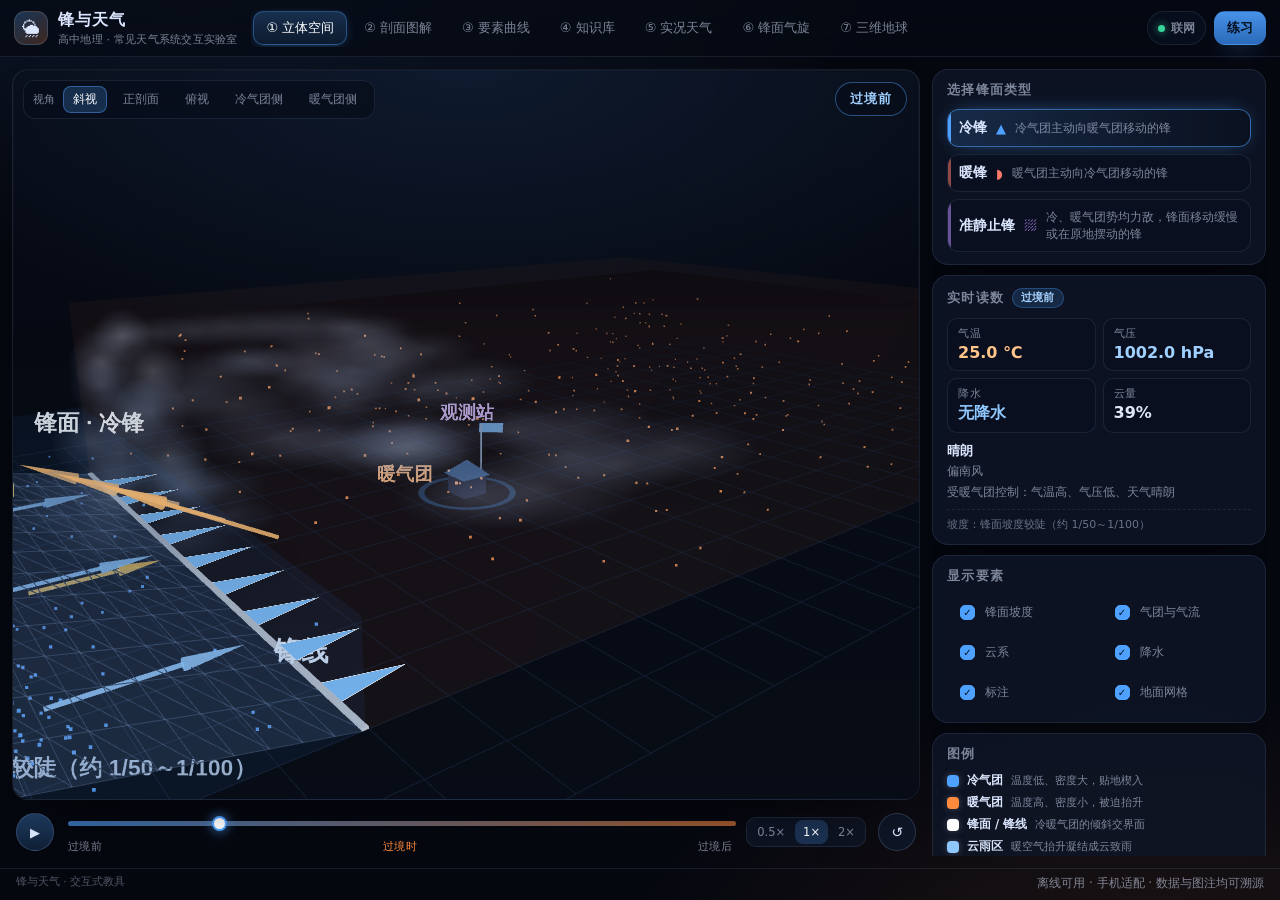
==== commit d36cf8dc: "feat: 删除天气图，三维地球改为真实全球等压线（7 个视角）" ====
--- a/docs/index.html
+++ b/docs/index.html
@@ -174,14 +174,6 @@
   background: rgba(78, 161, 255, .22);
   border-color: rgba(78, 161, 255, .45);
 }
-.month-wrap {
-  display: inline-flex; align-items: center; gap: 8px;
-  padding-left: 8px; margin-left: 2px;
-  border-left: 1px solid var(--line-soft);
-  font-size: 12px;
-}
-.month-wrap b { color: var(--accent); font-weight: 600; min-width: 34px; }
-.month-wrap input[type=range] { width: 86px; }
 
 /* 阶段徽标 */
 .phase-badge {
@@ -673,7 +665,7 @@
   border-top: 1px solid var(--line-soft);
 }
 .sheet footer .primary { margin-left: auto; }
-#quizProgress, #promptHint { font-size: 11.5px; }
+#quizProgress { font-size: 11.5px; }
 
 .quiz-body { padding: 16px 20px; overflow-y: auto; }
 .q-text { margin: 0 0 14px; font-size: 14.5px; line-height: 1.8; }
@@ -716,17 +708,6 @@
 .quiz-done h4 { margin: 0 0 8px; font-size: 18px; }
 .quiz-done p { margin: 0; color: var(--dim); font-size: 13px; line-height: 1.8; }
 
-.prompt-body { padding: 16px 20px; overflow-y: auto; }
-.prompt-body pre {
-  margin: 0;
-  font-family: ui-monospace, SFMono-Regular, Menlo, Consolas, monospace;
-  font-size: 11.8px;
-  line-height: 1.75;
-  color: rgba(219, 230, 255, .86);
-  white-space: pre-wrap;
-  word-break: break-word;
-}
-
 #foot {
   flex: 0 0 auto;
   display: flex; justify-content: space-between; gap: 10px;
@@ -811,7 +792,7 @@
 }
 .demo-row .chip:hover { border-color: rgba(78, 161, 255, 0.6); background: rgba(30, 52, 90, 0.8); }
 
-/* ================= ⑦ 锋面气旋演示：画布占满主区 ================= */
+/* ================= ⑥ 锋面气旋演示：画布占满主区 ================= */
 #main[data-model="M7"] { grid-template-columns: minmax(0, 1fr); }
 #main[data-model="M7"] #stage { grid-column: 1 / -1; }
 #main[data-model="M7"] #viewArea { height: calc(100vh - 190px); min-height: 380px; }
@@ -821,6 +802,66 @@
 #cycBar { align-items: center; }
 #cycBar > button { min-width: 62px; }
 .marks span:nth-child(4) { text-align: right; }
+
+/* ================= ⑦ 三维地球（geo-three 球面瓦片） ================= */
+#gl8 { z-index: 1; display: none; }
+
+/* 联网状态徽标：联网时可取实况；离线时教学核心仍可用 */
+.net-badge {
+  display: inline-flex; align-items: center; gap: 6px;
+  padding: 5px 10px; border-radius: 999px;
+  border: 1px solid var(--line-soft);
+  background: rgba(10, 18, 34, .62);
+  font-size: 11.5px; color: var(--dim);
+  white-space: nowrap;
+}
+.net-badge i {
+  width: 7px; height: 7px; border-radius: 50%;
+  background: #37d39b; box-shadow: 0 0 8px rgba(55, 211, 155, .8);
+}
+.net-badge.off i { background: #ffb454; box-shadow: 0 0 8px rgba(255, 180, 84, .7); }
+.net-badge.off b { color: #ffcf8a; }
+@media (max-width: 900px) {
+  .net-badge b { display: none; }
+  .net-badge { padding: 5px 8px; }
+}
+#main[data-model="M8"] { grid-template-columns: minmax(0, 1fr); }
+#main[data-model="M8"] #stage { grid-column: 1 / -1; }
+#main[data-model="M8"] #viewArea {
+  height: calc(100vh - 118px);
+  min-height: 420px;
+  background:
+    radial-gradient(circle at 50% 44%, rgba(38, 92, 168, .20), transparent 60%),
+    radial-gradient(700px 500px at 50% 120%, rgba(20, 40, 90, .28), transparent 70%),
+    linear-gradient(180deg, #060b18 0%, #04060d 100%);
+}
+#globeInfo {
+  position: absolute; z-index: 5;
+  left: 12px; bottom: 12px;
+  max-width: 330px;
+  padding: 10px 13px 11px;
+  border-radius: 13px;
+  background: rgba(8, 13, 26, .78);
+  border: 1px solid var(--line-soft);
+  backdrop-filter: blur(10px);
+  pointer-events: none;
+}
+#globeInfo h4 {
+  margin: 0 0 5px; font-size: 13px; letter-spacing: .05em; color: #cfe4ff;
+}
+#globeInfo p {
+  margin: 0 0 5px; font-size: 11px; line-height: 1.6; color: rgba(219, 230, 255, .78);
+}
+#globeInfo p.dim { margin: 0; font-size: 10.5px; line-height: 1.7; color: var(--dim); }
+@media (max-width: 900px) {
+  #main[data-model="M8"] #viewArea { height: calc(100vh - 205px); min-height: 380px; }
+  #globeInfo { left: 8px; right: 8px; bottom: 8px; max-width: none; padding: 9px 12px; }
+  #globeInfo p { font-size: 10.8px; }
+  #globeInfo p:not(.dim) { display: none; }
+  #globeInfo p.hide-sm { display: none; }
+  #globeInfo h4 { font-size: 12.5px; margin-bottom: 3px; }
+}
+
 
 </style>
 <link rel="icon" href="data:image/svg+xml,%3Csvg xmlns='http://www.w3.org/2000/svg' viewBox='0 0 100 100'%3E%3Ctext y='.92em' font-size='86'%3E%E2%9B%85%3C/text%3E%3C/svg%3E" />
@@ -840,14 +881,14 @@
     <nav id="tabs" aria-label="视图切换">
       <button class="tab on" data-model="M1">① 立体空间</button>
       <button class="tab" data-model="M2">② 剖面图解</button>
-      <button class="tab" data-model="M3">③ 天气图</button>
-      <button class="tab" data-model="M4">④ 要素曲线</button>
-      <button class="tab" data-model="M5">⑤ 知识库</button>
-      <button class="tab" data-model="M6">⑥ 实况天气</button>
-      <button class="tab" data-model="M7">⑦ 锋面气旋</button>
+      <button class="tab" data-model="M4">③ 要素曲线</button>
+      <button class="tab" data-model="M5">④ 知识库</button>
+      <button class="tab" data-model="M6">⑤ 实况天气</button>
+      <button class="tab" data-model="M7">⑥ 锋面气旋</button>
+      <button class="tab" data-model="M8">⑦ 三维地球</button>
     </nav>
     <div class="top-actions">
-      <button id="btnPrompt" class="ghost" title="查看完美提示词">提示词</button>
+      <span id="netBadge" class="net-badge" title="联网状态"><i></i><b>联网</b></span>
       <button id="btnQuiz" class="primary" title="课堂练习">练习</button>
     </div>
   </header>
@@ -859,6 +900,7 @@
     <section id="stage">
       <div id="viewArea">
         <canvas id="gl"></canvas>
+        <canvas id="gl8"></canvas>
         <canvas id="c2d"></canvas>
 
         <div id="overlayTop">
@@ -876,15 +918,19 @@
             <button data-stage="2">③ 成熟</button>
             <button data-stage="3">④ 消亡</button>
           </div>
-          <div id="mapBar" class="chips" hidden aria-label="天气图模式">
-            <button data-map="cyclone" class="on">锋面气旋</button>
-            <button data-map="rainbelt">我国雨带</button>
-            <button data-map="symbols">符号判读</button>
-            <button data-map="world">全球</button>
-            <span class="month-wrap" id="monthWrap" hidden>
-              <b id="monthLabel">6 月</b>
-              <input type="range" id="monthSlider" min="4" max="9" step="1" value="6" aria-label="月份" />
-            </span>
+          <div id="globeBar" class="chips" hidden aria-label="三维地球视角">
+            <span class="chips-label">视角</span>
+            <button data-gview="eastAsia" class="on">东亚</button>
+            <button data-gview="north">北半球</button>
+            <button data-gview="pacific">太平洋</button>
+            <button data-gview="south">南半球</button>
+            <button data-gview="global">全球</button>
+            <span class="chips-label">显示</span>
+            <button data-gtoggle="spin" class="on" title="自动旋转">自转</button>
+            <button data-gtoggle="belts" class="on">气压带</button>
+            <button data-gtoggle="isobars" class="on" title="实时海平面气压等压线（Open-Meteo）">等压线</button>
+            <button data-gtoggle="labels" class="on">标注</button>
+            <button data-gtoggle="live" class="on" title="全球 8 城实时天气（Open-Meteo）">实时</button>
           </div>
         </div>
 
@@ -894,6 +940,14 @@
         <div id="fallback" hidden>
           <h3>三维渲染不可用</h3>
           <p>当前浏览器未启用 WebGL，已自动切换到「剖面图解」视图，动画与讲解不受影响。</p>
+        </div>
+
+        <div id="globeInfo" hidden>
+          <h4>全球气压场 · 实时天气</h4>
+          <p class="dim" id="globeKey">蓝色细线＝实时等压线（hPa，越密梯度越大）· 城市标签＝气温 ℃ · 箭头＝风的去向，颜色示风速</p>
+          <p class="dim hide-sm">拖动旋转 · 滚轮 / 双指缩放 · 底图由 geo-three 本地生成（Natural Earth 1:110m）</p>
+          <p class="dim" id="globeLive">实时天气：待获取</p>
+          <p class="dim" id="globePressure">气压场：离线（联网后显示实时等压线）</p>
         </div>
       </div>
 
@@ -996,7 +1050,7 @@
 
       <div class="card live-note">
         <h3>数据来源与判读说明</h3>
-        <p>实况数据来自公开气象服务：<b>wttr.in</b>（主）与 <b>MET Norway</b>（备），城市坐标与海拔来自 <b>Open-Meteo 地理编码</b>。页面不会伪造数据：任一数据源失败会降级或明确提示，可手动输入观测值。</p>
+        <p>实况数据来自公开气象服务：<b>Open-Meteo</b>（主）与 <b>MET Norway</b>（备），二者并行取数、先成功者胜；城市坐标与海拔来自 <b>Open-Meteo 地理编码</b> 与本地城市索引。数据为数值模式（非气象站实测），页面会显示来源、数据时间并每 5 分钟自动刷新；取不到数据时明确提示，绝不伪造，也可手动输入观测值。</p>
         <p>教材判据使用「24 小时气温 / 气压变化」，但公开免费数据源通常取不到昨日同刻的实测值，本页因此用<b>今日已过时段的变化</b>近似，并在结论中标注实际时段长度，不冒充 24 小时。</p>
         <p class="dim">判据参考：冷锋 ΔT≤−4℃ 且 ΔP≥+3hPa（偏南风转偏北风、阵性降水）；暖锋 ΔT≥+3℃ 且 ΔP≤−3hPa（连续性降水）；准静止锋 |ΔT|&lt;2.5℃、|ΔP|&lt;2hPa 且降水持续时间长。</p>
       </div>
@@ -1020,29 +1074,11 @@
     </div>
   </div>
 
-  <!-- ============ 提示词弹层 ============ -->
-  <div class="modal" id="modalPrompt" hidden>
-    <div class="sheet">
-      <header>
-        <h3>「锋与天气」完美提示词</h3>
-        <button id="promptClose" class="round" aria-label="关闭">✕</button>
-      </header>
-      <div class="prompt-body" id="promptBody"></div>
-      <footer>
-        <button id="promptCopy" class="primary">复制全文</button>
-        <span id="promptHint" class="dim"></span>
-      </footer>
-    </div>
-  </div>
-
   <footer id="foot">
     <span>锋与天气 · 交互式教具</span>
     <span class="dim">离线可用 · 手机适配 · 数据与图注均可溯源</span>
   </footer>
 </div>
-
-<!-- 提示词全文（构建时由 build.mjs 注入） -->
-<script id="promptData">window.PROMPT = "# 提示词工程｜《锋与天气》交互式地理教具（完整增强版）\n\n> 适用：Claude / GPT / DeepSeek / Gemini 等能写代码的 AI。\n> 三个层次按需使用：**【完整提示词】**（一次说清全部要求）→ **【追加增强指令】**（想要更高要求时叠加）→ **【极简版】**（时间紧）。\n> 文末附【迭代提示词】和【验收清单】，方便生成后逐条返工，直到能直接上课/录视频。\n\n---\n\n## 【完整提示词】\n\n```text\n你是一位同时精通「高中地理教学 + Web 前端 + 3D 可视化 + 联网数据」的专家。请独立完成一个交互式教学网页《锋与天气》（人教版高中地理必修第一册「常见天气系统」）。它要能直接双击离线打开、也能部署到 GitHub Pages；既要有教科书级的准确性，也要有让人一眼看懂的表现力，可直接用于课堂投屏和视频录制。\n\n━━ 零、设计总则 ━━\n1. 「同一份数据驱动所有视图」：三维场景、剖面图、天气图、曲线、实况页必须共用同一个状态（锋面类型 + 时间轴 t），任何视图都不能自己编数据。\n2. 「先讲清原理，再给结论」：每个天气结论旁边都要能追问「为什么」，并给出因果链（气团性质 → 密度差 → 锋面坡度 → 抬升方式 → 云系 → 降水性质 → 过境前后天气）。\n3. 「宁可少而准，不可多而错」：所有数据、日期、图示必须真实可查；拿不准就标注「示意」，不许编造实况数值。\n4. 「课堂上 3 秒能看懂」：一屏只讲一件事，信息层级、颜色语义、图例固定。\n\n━━ 一、核心教学逻辑（最重要，不许偏离） ━━\n1. 顶部三个按钮：冷锋、暖锋、准静止锋。点击任一按钮后，动画立即重置并从「过境前」开始播放，画面、数据、文案全部切换为该锋面，不能残留上一种锋面的元素。\n2. 每种锋完整呈现「过境前 → 过境时 → 过境后」三阶段，用可拖动时间轴控制，支持播放/暂停、0.5×/1×/2× 倍速、单步微调。\n3. 场中央固定「观测站」（小房子 + 风向旗 + 地名），锋面随时间从一侧扫过观测站。阶段与锋面相对观测站的位置严格对应：未到=过境前，正在扫过=过境时，已远离=过境后。切换锋面时观测站位置不变，只有锋面结构与运动方向变化。\n4. 天气描述必须与教材一致（逐字核对）：\n   冷锋：过境前受暖气团控制，气温高、气压低、天气晴朗；过境时出现大风、降温、阴天、雨雪，降水为阵性、强度大历时长——不，是强度大、历时短，降水集中在锋线附近及锋后（冷气团一侧）；过境后受冷气团控制，气温下降、气压升高、天气转晴。\n   暖锋：过境前受冷气团控制，气温低、气压高、天气晴朗；过境时出现连续性降水，强度小、历时长，降水集中在锋前（冷气团一侧）；过境后受暖气团控制，气温升高、气压降低、天气转晴。\n   准静止锋：冷暖气团势力相当，锋面移动缓慢或来回摆动，雨带长时间停留，出现持续时间很长的连续性降水（阴雨连绵）；江淮准静止锋形成梅雨（6 月中旬—7 月上旬，约 20 天），昆明准静止锋使贵阳冬半年阴雨、昆明晴暖。\n5. 实时读数：画面上持续显示气温、气压、天气现象、风向风力，且数字随动画连续变化（由函数生成，不是写死的字）。\n   参考取值：冷锋 25℃→17℃、1002→1014 hPa；暖锋 6℃→15℃、1020→1008 hPa；准静止锋 12℃ 左右、1013→1011 hPa，变化很小。\n6. 每个阶段配「为什么会这样？」折叠解析（1~3 句），且与知识库内容一致。\n\n━━ 二、必须呈现的视觉要素 ━━\n1. 冷气团与暖气团：蓝色系 / 橙色系的半透明团块，内部有缓慢流动的粒子或流线；冷气团要能看出「楔形」「密度大、贴地」的形态，暖气团要能看出「被抬升、沿锋面爬坡」。\n2. 锋面：倾斜的界面（不是一条线）。坡度按类型区分：冷锋陡、暖锋缓、准静止锋最缓；标注坡度的数量级（冷锋约 1/50～1/100，暖锋约 1/100～1/300）。锋面与地面的交线是锋线，发光高亮，并标出「锋面」「锋线」。\n3. 锋面符号：冷锋为三角形（尖端指向移动方向），暖锋为半圆（凸出方向指向移动方向），准静止锋为三角形与半圆交替、分别画在锋线两侧。符号必须画对方向，并能在地面、天气图、图例三处复用。\n4. 气流箭头：冷锋要看到冷气团楔入暖气团下方、暖空气被迫抬升；暖锋要看到暖空气沿缓坡缓慢爬升；准静止锋要看到暖湿空气持续沿锋面爬升。箭头要有粗细/颜色/动态流动区分，可开关。\n5. 云：冷锋高耸积雨云（云体高、范围窄、顶部可到画面高处）；暖锋多层层状云（雨层云/高层云/卷层云，薄而广）；准静止锋层状云范围更宽、更持久。云会随时间生成、移动、消散，并随锋面位置平移。\n6. 降水：位置必须正确——冷锋在锋后（冷气团一侧）及锋线附近；暖锋在锋前（冷气团一侧），雨带宽；准静止锋在锋面附近，雨带最宽、持续时间最长。雨滴用短斜线/粒子，落地有雨幕/涟漪呼应；气温低于 0℃ 显示雪花；降水强度要与雨滴密度、云厚、曲线数值一致。\n7. 标注：冷气团、暖气团、锋面、锋线、云雨区、观测站、移动方向、坡度；标注不遮挡主体、不互相重叠，可开关。\n8. 图例：颜色与符号含义一目了然，固定位置、不随视角乱跑。\n9. 地面与空间：深色地面 + 若有若无的网格，体现「空间感」；锋线沿地面横向延伸，能看出这是「一个面」而不是「一条线」。\n\n━━ 三、多角度观看（作品亮点，必须做足） ━━\n1. 三维主视图支持鼠标拖拽 360° 环绕、滚轮/双指缩放；手机单指拖拽、双指缩放，不与页面滚动冲突。\n2. 提供 5 个预设视角按钮，切换要平滑过渡（缓动，不瞬移）：\n   ①斜视（默认，地面 + 锋面 + 云都能看到）②正剖面（视线平行地面、垂直于锋线，等同教科书剖面）③俯视（看锋线与降水带范围）④从冷气团一侧看（看冷空气推进、云从头顶压来）⑤从暖气团一侧看（看暖空气爬升、云系铺展）。\n3. 额外 5 个联动视图（同一时间轴，切换不打断动画，除非切换锋面类型）：\n   ①剖面图：教科书式 2D 剖面，冷/暖气团、锋面坡度、积雨云或层状云、降水、观测站与风向旗、锋面符号，顶部「过境前/时/后」信息条与读数；\n   ②天气图：俯视天气图，含锋面气旋（北半球左侧冷锋、右侧暖锋、低压中心、逆时针辐合风向、冷锋后与暖锋前降水区），以及我国锋面雨带推移（4—5 月华南、6 月江淮梅雨、7—8 月华北东北、9 月南退，可切换月份看位置变化）；\n   ③要素曲线：气温（左轴）、气压（右轴）、降水强度（柱）随时间变化，播放头跟随动画，过境时的骤变/缓变一眼可见，并标注「过境时」区间；\n   ④实况天气（联网，见第六节）：真实城市当天天气 + 锋面类型判读 + 与教材典型值对照；\n   ⑤知识库：完整原理讲解、对比表、易错点、例题、术语表，带目录跳转与搜索。\n4. 所有视图共享时间轴与锋面类型；在任一视图操作时间轴/锋面，其他视图同步。\n\n━━ 四、知识内容（必须全部覆盖，讲原理而不是堆结论） ━━\n1. 气团与锋：气团概念与形成条件、冷气团/暖气团的性质（温度、密度、湿度）、锋/锋面/锋线/锋区、锋面坡度、锋的形成与移动。\n2. 冷锋：结构、符号、三阶段天气、快行冷锋与慢行冷锋的区别、降水为什么在锋后、实例（北方夏季暴雨、冬季寒潮、春季沙尘暴、一场秋雨一场寒）与防御措施。\n3. 暖锋：结构、符号、三阶段天气、降水为什么在锋前、云系演变（卷云→卷层云→高层云→雨层云）、实例（一场春雨一场暖）。\n4. 准静止锋：形成条件、江淮准静止锋与梅雨、昆明准静止锋（贵阳阴雨/昆明晴暖的原因）、华南准静止锋、持续阴雨的影响。\n5. 三种锋对比大表：坡度、云系、降水位置、降水性质、移动方向、过境后气温、过境后气压、典型实例、符号、记忆口诀——≥9 行 × 6 列，可扫读。\n6. 锋面气旋：北半球「左冷右暖」的判读、冷暖锋与气旋中心的位置关系、降水区（冷锋后、暖锋前）、过境天气顺序、判读步骤（定中心→定半球→定前后→定降水）。\n7. 我国锋面雨带推移：与夏季风、副热带高压的关系；4—5 月华南、6 月江淮梅雨、7—8 月华北东北、9 月南退；雨带异常与旱涝（南涝北旱 / 北涝南旱）。\n8. 判读方法：等压线图判读（锋面在哪里、哪个是冷锋）、锋面符号判读、气温气压曲线判读、卫星云图判读、常见设问与答题模板（「描述天气变化」怎么写、「判断锋面类型并说明理由」怎么答）。\n9. 易错点 ≥10 条：暖锋降水在锋前、冷锋过境后气压升高、准静止锋并非「不动」、锋面符号方向、冷锋不一定都下暴雨、昆明准静止锋昆明不在暖气团一侧而是……（按教材表述写准）等。\n10. 经典例题 ≥4 题：题干 + 选项 + 答案 + 解析（解析要写思维过程，不只给结论）。\n11. 生活中的锋：寒潮、沙尘暴、梅雨、回南天、一场秋雨一场寒 / 一场春雨一场暖、天气预报里的锋面符号。\n12. 术语速查表 ≥12 条：气团、锋面、锋线、锋区、冷锋、暖锋、准静止锋、快行/慢行冷锋、锋面气旋、雨带、副热带高压、连续性降水、阵性降水等。\n呈现要求：标题分级 + 重点加粗 + 原理提示框（浅蓝）/ 易错框（橙色）/ 必背结论框（绿色）；句子短、可扫读；每个结论回答「是什么—为什么—怎么考」。\n\n━━ 五、联网实况天气（新增重点，必须真的联网） ━━\n1. 支持查询任意城市「当天实时天气」：\n   - 城市搜索（中文名可搜，如「北京」「贵阳」「乌鲁木齐」）+ 常用城市快选（北京/上海/广州/哈尔滨/武汉/昆明/贵阳/乌鲁木齐）+ 浏览器定位（授权失败要有兜底，不要卡死）。\n   - 显示：当前气温、体感温度、气压（hPa）、海拔（m）、相对湿度、风向风速、阵风、云量、能见度、天气现象、降水量（近 1h / 3h / 24h）、露点、紫外线；并显示数据更新时间与时区。\n2. 用真实数据做「锋面判读」，给出结论 + 判据 + 解释，不能只给结论：\n   - 冷锋过境：24h 内降温 ≥4℃、气压升高 ≥3 hPa、风向由偏南转偏北、有阵性降水；\n   - 暖锋过境：24h 内升温 ≥3℃、气压降低 ≥3 hPa、云量高、有连续性降水；\n   - 准静止锋：24~48h 内温压变化小（|ΔT|<2.5℃、|ΔP|<2 hPa）、降水持续时间长；\n   - 无明显锋面过境：以上均不满足，说明本地受单一气团控制。\n   判读卡要列出：结论、置信度（高/中/低）、逐条判据数值、一句话解释、以及「接下来 24 小时可能怎样变化」。\n3. 实况曲线：过去 12~24h 到未来 24h 的气温、气压、降水三条线（或双轴 + 柱），标出「现在」的位置；可切换城市。\n4. 与教材对照：把实况数值与三种锋的典型值并排展示，说明「真实天气为什么往往不像教材那么典型」。\n5. 一键重现：点「用这次实况演示」→ 自动选中对应的锋面类型、把时间轴跳到「过境时」，在三维场景里重现这次天气过程（数据来源标注为实况）。\n6. 数据要求：优先免密钥、允许跨域的公共天气接口（如 wttr.in、MET Norway、Open-Meteo 等）；多源降级（首个失败自动换下一个）；明确显示数据来源与更新时间；请求超时 8 秒、失败给明确文案和「重试」，绝不伪造数据；离线时该页显示「无网络，仅展示教学示例」并可用手动输入（温度/气压/降水）做判读。\n7. 隐私与合规：定位仅在用户点击授权后使用，不存储、不上传；页面用 https 部署。\n\n━━ 六、技术实现要求 ━━\n1. 三维用 three.js，二维用 Canvas/SVG；不靠图片拼贴；three.js 与所有脚本内联进单文件（可先 CDN 开发，最终必须能断网打开）。\n2. 单文件 HTML 优先（双击即开），同时保留可维护的源码结构（src/ 分模块、构建脚本、README）。\n3. 性能：桌面与中端手机 55~60fps；粒子数自适应；页面无控制台报错；切换到 2D 视图或页面不可见时暂停 3D 渲染。\n4. 手机竖屏优先：单列布局、按钮不挤、字号可读、禁止横向滚动、触控不与滚动冲突；桌面宽屏用左右分栏。\n5. 视觉：深色科技感（#05070f 系底）+ 冷蓝 #4ea1ff / 暖橙 #ff8a3d / 降水蓝 #8fc8ff / 准静止锋紫 #b98cff；玻璃拟态面板；中文字体 PingFang SC / Microsoft YaHei；投影仪远距离可读。\n6. 交互：播放/暂停、倍速、时间轴拖动、切换锋面重置、显示开关（坡度/气流/云/降水/标注/网格）、天气图子模式、雨带月份、题库（≥30 题，随机抽题，即时判分 + 解析）、实况城市切换、URL 参数保存情景（type/t/view/city/lat/lon/play，便于课前存链接）。\n7. 键盘：空格播放/暂停、←/→ 步进、1/2/3 切换锋面、0 重置。\n8. 无障碍：键盘可操作、颜色之外再用形状/文字区分冷暖、对比度达标、支持字号放大。\n\n━━ 七、交付与自查 ━━\n1. 交付物：单文件 HTML + 源码目录 + README（架构、数据来源、部署 GitHub Pages 步骤、已知限制）+ 2 张桌面截图 + 1 张手机截图。\n2. 交付前逐条自查，并在 README 打勾：\n   □ 三种锋切换后动画确实重置并从「过境前」开始\n   □ 每一阶段的天气、气温、气压、风向与教材逐字一致\n   □ 冷锋降水在锋后、暖锋降水在锋前、准静止锋雨带宽而持久\n   □ 锋面符号方向正确、锋面有坡度且按类型区分\n   □ 5 个预设视角可用，拖拽/缩放/双指都正常，切换平滑\n   □ 5 个联动视图共享同一时间轴，切换不重置\n   □ 联网实况：中文城市搜索可用、判读给出判据与解释、失败有兜底、显示更新时间与来源\n   □ 断网可打开、手机竖屏可用、无控制台报错\n   □ 知识库覆盖上述 12 类内容，含对比表、易错点、例题、术语表\n请先给出整体设计与实现计划（模块划分、状态设计、数据来源），再直接开始实现，不要只给伪代码或占位图。\n```\n\n---\n\n## 【追加增强指令】（想要更高要求时，接在完整提示词后面）\n\n```text\n在上述基础上再追加：\n1. 「追问式教学」：每个阶段旁放一个「为什么会这样？」按钮，点开给 1~2 句因果链（气团性质→密度差→锋面坡度→抬升→云→降水→过境后天气），并且与知识库同一套说法。\n2. 「判读训练」：给 5 幅等压线/锋面示意图，学生点选「冷锋还是暖锋」「降水在锋前还是锋后」「过境后气温气压怎么变」，即时反馈、计分、可重做；错题自动进错题本。\n3. 「真实案例库」：寒潮、沙尘暴、江淮梅雨各一个由本页数据驱动的演示，配真实日期与地区（标注来源），讲清天气过程与影响。\n4. 「教师模式」：一键隐藏所有答案/解析，便于课堂提问；再一键进入全屏投屏（大字号、隐藏面板）。\n5. 「无障碍与课堂细节」：支持键盘全操作、字号放大、色盲友好（冷暖之外用实线/虚线 + 三角形/半圆形状区分）、高对比度投影模式。\n6. 「工程化」：GitHub 仓库结构、README、Pages 部署步骤、版本号与更新日志；单文件成品 ≤ 6 MB；提供 `prompt.md` 记录本提示词。\n7. 「数据严谨」：所有实况数值标注来源与更新时间；判读阈值写在页面上（可调），让学生看到「结论怎么来的」；禁止用随机数伪造实况。\n8. 「多语言/多端」：至少中文；手机横竖屏都可用；Print 样式能把当前画面打印成一页讲义。\n```\n\n---\n\n## 【极简版】（时间紧时用）\n\n```text\n做一个《锋与天气》交互式教学网页（高中地理，人教版必修一）：三个按钮切换冷锋/暖锋/准静止锋，点击后动画重置并演示形成过程，分「过境前/过境时/过境后」；用 three.js 立体场景 + Canvas 剖面图，表现气团运动、锋面坡度、云雨区和锋面符号；支持 360° 旋转 + 5 个预设视角；再配剖面图、锋面气旋与我国雨带天气图、气温气压降水曲线、完整知识库（对比表/易错点/例题）和 30 道带解析的练习题；能联网查询当天真实天气（气温、气压、海拔、降水、风、湿度、云量），并根据实况判读冷锋/暖锋/准静止锋，给出判据与解释；单文件 HTML、离线可用、手机可用、深色科技感设计、可部署到 GitHub Pages。\n```\n\n---\n\n## 【迭代提示词】（生成后逐条返工，复制即用）\n\n```text\n1. 「核对降水位置」：冷锋降水必须在锋后（冷气团一侧），暖锋降水必须在锋前；请检查并修正，同时在图上标注「锋后降水」「锋前降水」。\n2. 「核对符号方向」：冷锋三角形尖端、暖锋半圆凸出方向都要指向锋面移动方向；准静止锋三角与半圆交替画在两侧。请自查并修复。\n3. 「核对过境后气压」：冷锋过境后气压应升高，暖锋过境后气压应降低；把曲线和读数都对齐。\n4. 「加视角」：把现在的视角按钮改成 5 个：斜视、正剖面、俯视、从冷气团侧、从暖气团侧，并加平滑过渡。\n5. 「加实况」：接入免密钥天气接口，查询城市当天天气，根据 24h 温压变化与降水判读锋面类型，给出判据；接口失败要有兜底，不许伪造数据。\n6. 「手机适配」：竖屏 390×844 下不要横向滚动，按钮不挤，字号 ≥12px，触控区 ≥40px；截图给我看。\n7. 「性能」：粒子数按设备自适应，切到 2D 视图暂停 3D 渲染，页面不可见时停止动画，保证 55fps 以上。\n8. 「知识库」：把三种锋对比表补到 9 行，易错点补到 10 条，例题补到 4 道，术语表 12 条以上，全部标注「为什么」。\n```\n\n---\n\n## 【验收清单】（老师/学生视角，一条条过）\n\n| # | 检查项 | 标准 |\n|---|---|---|\n| 1 | 三锋切换 | 点击后动画重置、从「过境前」开始、无残留元素 |\n| 2 | 阶段天气 | 与教材表述逐字一致，读数随动画变化 |\n| 3 | 降水位置 | 冷锋锋后 / 暖锋锋前 / 准静止锋雨带宽而持久 |\n| 4 | 锋面 | 有坡度、按类型区分、有锋线与符号 |\n| 5 | 多角度 | 5 个预设视角 + 自由旋转缩放，手机可用 |\n| 6 | 联动 | 5 个视图共享时间轴，切换不打断 |\n| 7 | 实况 | 中文城市可搜、判读有判据、显示来源与更新时间、失败有兜底 |\n| 8 | 离线 | 断网双击可开，核心教学功能完整 |\n| 9 | 知识 | 12 类知识点全覆盖，含对比表/易错点/例题/术语表 |\n| 10 | 练习 | ≥30 题，带解析，随机抽题 |\n| 11 | 工程 | 单文件 ≤6MB、无控制台报错、Pages 可部署、README 完整 |\n";</script>
 
 <script>
 /* ==== vendor/three.min.js ==== */
@@ -1053,6 +1089,2047 @@
  * SPDX-License-Identifier: MIT
  */
 !function(t,e){"object"==typeof exports&&"undefined"!=typeof module?e(exports):"function"==typeof define&&define.amd?define(["exports"],e):e((t="undefined"!=typeof globalThis?globalThis:t||self).THREE={})}(this,(function(t){"use strict";const e="150",i=0,n=1,r=2,s=1,a=2,o=3,l=0,c=1,h=2,u=0,d=1,p=2,m=3,f=4,g=5,v=100,x=101,_=102,y=103,M=104,b=200,S=201,w=202,T=203,A=204,E=205,C=206,L=207,R=208,P=209,I=210,D=0,N=1,O=2,z=3,U=4,B=5,F=6,k=7,G=0,V=1,H=2,W=0,j=1,q=2,X=3,Y=4,Z=5,J=300,K=301,$=302,Q=303,tt=304,et=306,it=1e3,nt=1001,rt=1002,st=1003,at=1004,ot=1005,lt=1006,ct=1007,ht=1008,ut=1009,dt=1010,pt=1011,mt=1012,ft=1013,gt=1014,vt=1015,xt=1016,_t=1017,yt=1018,Mt=1020,bt=1021,St=1023,wt=1024,Tt=1025,At=1026,Et=1027,Ct=1028,Lt=1029,Rt=1030,Pt=1031,It=1033,Dt=33776,Nt=33777,Ot=33778,zt=33779,Ut=35840,Bt=35841,Ft=35842,kt=35843,Gt=36196,Vt=37492,Ht=37496,Wt=37808,jt=37809,qt=37810,Xt=37811,Yt=37812,Zt=37813,Jt=37814,Kt=37815,$t=37816,Qt=37817,te=37818,ee=37819,ie=37820,ne=37821,re=36492,se=36283,ae=36284,oe=36285,le=36286,ce=2300,he=2301,ue=2302,de=2400,pe=2401,me=2402,fe=2500,ge=2501,ve=3e3,xe=3001,_e=3201,ye=0,Me=1,be="srgb",Se="srgb-linear",we="display-p3",Te=7680,Ae=35044,Ee="300 es",Ce=1035;class Le{addEventListener(t,e){void 0===this._listeners&&(this._listeners={});const i=this._listeners;void 0===i[t]&&(i[t]=[]),-1===i[t].indexOf(e)&&i[t].push(e)}hasEventListener(t,e){if(void 0===this._listeners)return!1;const i=this._listeners;return void 0!==i[t]&&-1!==i[t].indexOf(e)}removeEventListener(t,e){if(void 0===this._listeners)return;const i=this._listeners[t];if(void 0!==i){const t=i.indexOf(e);-1!==t&&i.splice(t,1)}}dispatchEvent(t){if(void 0===this._listeners)return;const e=this._listeners[t.type];if(void 0!==e){t.target=this;const i=e.slice(0);for(let e=0,n=i.length;e<n;e++)i[e].call(this,t);t.target=null}}}const Re=["00","01","02","03","04","05","06","07","08","09","0a","0b","0c","0d","0e","0f","10","11","12","13","14","15","16","17","18","19","1a","1b","1c","1d","1e","1f","20","21","22","23","24","25","26","27","28","29","2a","2b","2c","2d","2e","2f","30","31","32","33","34","35","36","37","38","39","3a","3b","3c","3d","3e","3f","40","41","42","43","44","45","46","47","48","49","4a","4b","4c","4d","4e","4f","50","51","52","53","54","55","56","57","58","59","5a","5b","5c","5d","5e","5f","60","61","62","63","64","65","66","67","68","69","6a","6b","6c","6d","6e","6f","70","71","72","73","74","75","76","77","78","79","7a","7b","7c","7d","7e","7f","80","81","82","83","84","85","86","87","88","89","8a","8b","8c","8d","8e","8f","90","91","92","93","94","95","96","97","98","99","9a","9b","9c","9d","9e","9f","a0","a1","a2","a3","a4","a5","a6","a7","a8","a9","aa","ab","ac","ad","ae","af","b0","b1","b2","b3","b4","b5","b6","b7","b8","b9","ba","bb","bc","bd","be","bf","c0","c1","c2","c3","c4","c5","c6","c7","c8","c9","ca","cb","cc","cd","ce","cf","d0","d1","d2","d3","d4","d5","d6","d7","d8","d9","da","db","dc","dd","de","df","e0","e1","e2","e3","e4","e5","e6","e7","e8","e9","ea","eb","ec","ed","ee","ef","f0","f1","f2","f3","f4","f5","f6","f7","f8","f9","fa","fb","fc","fd","fe","ff"];let Pe=1234567;const Ie=Math.PI/180,De=180/Math.PI;function Ne(){const t=4294967295*Math.random()|0,e=4294967295*Math.random()|0,i=4294967295*Math.random()|0,n=4294967295*Math.random()|0;return(Re[255&t]+Re[t>>8&255]+Re[t>>16&255]+Re[t>>24&255]+"-"+Re[255&e]+Re[e>>8&255]+"-"+Re[e>>16&15|64]+Re[e>>24&255]+"-"+Re[63&i|128]+Re[i>>8&255]+"-"+Re[i>>16&255]+Re[i>>24&255]+Re[255&n]+Re[n>>8&255]+Re[n>>16&255]+Re[n>>24&255]).toLowerCase()}function Oe(t,e,i){return Math.max(e,Math.min(i,t))}function ze(t,e){return(t%e+e)%e}function Ue(t,e,i){return(1-i)*t+i*e}function Be(t){return 0==(t&t-1)&&0!==t}function Fe(t){return Math.pow(2,Math.ceil(Math.log(t)/Math.LN2))}function ke(t){return Math.pow(2,Math.floor(Math.log(t)/Math.LN2))}function Ge(t,e){switch(e.constructor){case Float32Array:return t;case Uint16Array:return t/65535;case Uint8Array:return t/255;case Int16Array:return Math.max(t/32767,-1);case Int8Array:return Math.max(t/127,-1);default:throw new Error("Invalid component type.")}}function Ve(t,e){switch(e.constructor){case Float32Array:return t;case Uint16Array:return Math.round(65535*t);case Uint8Array:return Math.round(255*t);case Int16Array:return Math.round(32767*t);case Int8Array:return Math.round(127*t);default:throw new Error("Invalid component type.")}}const He={DEG2RAD:Ie,RAD2DEG:De,generateUUID:Ne,clamp:Oe,euclideanModulo:ze,mapLinear:function(t,e,i,n,r){return n+(t-e)*(r-n)/(i-e)},inverseLerp:function(t,e,i){return t!==e?(i-t)/(e-t):0},lerp:Ue,damp:function(t,e,i,n){return Ue(t,e,1-Math.exp(-i*n))},pingpong:function(t,e=1){return e-Math.abs(ze(t,2*e)-e)},smoothstep:function(t,e,i){return t<=e?0:t>=i?1:(t=(t-e)/(i-e))*t*(3-2*t)},smootherstep:function(t,e,i){return t<=e?0:t>=i?1:(t=(t-e)/(i-e))*t*t*(t*(6*t-15)+10)},randInt:function(t,e){return t+Math.floor(Math.random()*(e-t+1))},randFloat:function(t,e){return t+Math.random()*(e-t)},randFloatSpread:function(t){return t*(.5-Math.random())},seededRandom:function(t){void 0!==t&&(Pe=t);let e=Pe+=1831565813;return e=Math.imul(e^e>>>15,1|e),e^=e+Math.imul(e^e>>>7,61|e),((e^e>>>14)>>>0)/4294967296},degToRad:function(t){return t*Ie},radToDeg:function(t){return t*De},isPowerOfTwo:Be,ceilPowerOfTwo:Fe,floorPowerOfTwo:ke,setQuaternionFromProperEuler:function(t,e,i,n,r){const s=Math.cos,a=Math.sin,o=s(i/2),l=a(i/2),c=s((e+n)/2),h=a((e+n)/2),u=s((e-n)/2),d=a((e-n)/2),p=s((n-e)/2),m=a((n-e)/2);switch(r){case"XYX":t.set(o*h,l*u,l*d,o*c);break;case"YZY":t.set(l*d,o*h,l*u,o*c);break;case"ZXZ":t.set(l*u,l*d,o*h,o*c);break;case"XZX":t.set(o*h,l*m,l*p,o*c);break;case"YXY":t.set(l*p,o*h,l*m,o*c);break;case"ZYZ":t.set(l*m,l*p,o*h,o*c);break;default:console.warn("THREE.MathUtils: .setQuaternionFromProperEuler() encountered an unknown order: "+r)}},normalize:Ve,denormalize:Ge};class We{constructor(t=0,e=0){We.prototype.isVector2=!0,this.x=t,this.y=e}get width(){return this.x}set width(t){this.x=t}get height(){return this.y}set height(t){this.y=t}set(t,e){return this.x=t,this.y=e,this}setScalar(t){return this.x=t,this.y=t,this}setX(t){return this.x=t,this}setY(t){return this.y=t,this}setComponent(t,e){switch(t){case 0:this.x=e;break;case 1:this.y=e;break;default:throw new Error("index is out of range: "+t)}return this}getComponent(t){switch(t){case 0:return this.x;case 1:return this.y;default:throw new Error("index is out of range: "+t)}}clone(){return new this.constructor(this.x,this.y)}copy(t){return this.x=t.x,this.y=t.y,this}add(t){return this.x+=t.x,this.y+=t.y,this}addScalar(t){return this.x+=t,this.y+=t,this}addVectors(t,e){return this.x=t.x+e.x,this.y=t.y+e.y,this}addScaledVector(t,e){return this.x+=t.x*e,this.y+=t.y*e,this}sub(t){return this.x-=t.x,this.y-=t.y,this}subScalar(t){return this.x-=t,this.y-=t,this}subVectors(t,e){return this.x=t.x-e.x,this.y=t.y-e.y,this}multiply(t){return this.x*=t.x,this.y*=t.y,this}multiplyScalar(t){return this.x*=t,this.y*=t,this}divide(t){return this.x/=t.x,this.y/=t.y,this}divideScalar(t){return this.multiplyScalar(1/t)}applyMatrix3(t){const e=this.x,i=this.y,n=t.elements;return this.x=n[0]*e+n[3]*i+n[6],this.y=n[1]*e+n[4]*i+n[7],this}min(t){return this.x=Math.min(this.x,t.x),this.y=Math.min(this.y,t.y),this}max(t){return this.x=Math.max(this.x,t.x),this.y=Math.max(this.y,t.y),this}clamp(t,e){return this.x=Math.max(t.x,Math.min(e.x,this.x)),this.y=Math.max(t.y,Math.min(e.y,this.y)),this}clampScalar(t,e){return this.x=Math.max(t,Math.min(e,this.x)),this.y=Math.max(t,Math.min(e,this.y)),this}clampLength(t,e){const i=this.length();return this.divideScalar(i||1).multiplyScalar(Math.max(t,Math.min(e,i)))}floor(){return this.x=Math.floor(this.x),this.y=Math.floor(this.y),this}ceil(){return this.x=Math.ceil(this.x),this.y=Math.ceil(this.y),this}round(){return this.x=Math.round(this.x),this.y=Math.round(this.y),this}roundToZero(){return this.x=this.x<0?Math.ceil(this.x):Math.floor(this.x),this.y=this.y<0?Math.ceil(this.y):Math.floor(this.y),this}negate(){return this.x=-this.x,this.y=-this.y,this}dot(t){return this.x*t.x+this.y*t.y}cross(t){return this.x*t.y-this.y*t.x}lengthSq(){return this.x*this.x+this.y*this.y}length(){return Math.sqrt(this.x*this.x+this.y*this.y)}manhattanLength(){return Math.abs(this.x)+Math.abs(this.y)}normalize(){return this.divideScalar(this.length()||1)}angle(){return Math.atan2(-this.y,-this.x)+Math.PI}distanceTo(t){return Math.sqrt(this.distanceToSquared(t))}distanceToSquared(t){const e=this.x-t.x,i=this.y-t.y;return e*e+i*i}manhattanDistanceTo(t){return Math.abs(this.x-t.x)+Math.abs(this.y-t.y)}setLength(t){return this.normalize().multiplyScalar(t)}lerp(t,e){return this.x+=(t.x-this.x)*e,this.y+=(t.y-this.y)*e,this}lerpVectors(t,e,i){return this.x=t.x+(e.x-t.x)*i,this.y=t.y+(e.y-t.y)*i,this}equals(t){return t.x===this.x&&t.y===this.y}fromArray(t,e=0){return this.x=t[e],this.y=t[e+1],this}toArray(t=[],e=0){return t[e]=this.x,t[e+1]=this.y,t}fromBufferAttribute(t,e){return this.x=t.getX(e),this.y=t.getY(e),this}rotateAround(t,e){const i=Math.cos(e),n=Math.sin(e),r=this.x-t.x,s=this.y-t.y;return this.x=r*i-s*n+t.x,this.y=r*n+s*i+t.y,this}random(){return this.x=Math.random(),this.y=Math.random(),this}*[Symbol.iterator](){yield this.x,yield this.y}}class je{constructor(){je.prototype.isMatrix3=!0,this.elements=[1,0,0,0,1,0,0,0,1]}set(t,e,i,n,r,s,a,o,l){const c=this.elements;return c[0]=t,c[1]=n,c[2]=a,c[3]=e,c[4]=r,c[5]=o,c[6]=i,c[7]=s,c[8]=l,this}identity(){return this.set(1,0,0,0,1,0,0,0,1),this}copy(t){const e=this.elements,i=t.elements;return e[0]=i[0],e[1]=i[1],e[2]=i[2],e[3]=i[3],e[4]=i[4],e[5]=i[5],e[6]=i[6],e[7]=i[7],e[8]=i[8],this}extractBasis(t,e,i){return t.setFromMatrix3Column(this,0),e.setFromMatrix3Column(this,1),i.setFromMatrix3Column(this,2),this}setFromMatrix4(t){const e=t.elements;return this.set(e[0],e[4],e[8],e[1],e[5],e[9],e[2],e[6],e[10]),this}multiply(t){return this.multiplyMatrices(this,t)}premultiply(t){return this.multiplyMatrices(t,this)}multiplyMatrices(t,e){const i=t.elements,n=e.elements,r=this.elements,s=i[0],a=i[3],o=i[6],l=i[1],c=i[4],h=i[7],u=i[2],d=i[5],p=i[8],m=n[0],f=n[3],g=n[6],v=n[1],x=n[4],_=n[7],y=n[2],M=n[5],b=n[8];return r[0]=s*m+a*v+o*y,r[3]=s*f+a*x+o*M,r[6]=s*g+a*_+o*b,r[1]=l*m+c*v+h*y,r[4]=l*f+c*x+h*M,r[7]=l*g+c*_+h*b,r[2]=u*m+d*v+p*y,r[5]=u*f+d*x+p*M,r[8]=u*g+d*_+p*b,this}multiplyScalar(t){const e=this.elements;return e[0]*=t,e[3]*=t,e[6]*=t,e[1]*=t,e[4]*=t,e[7]*=t,e[2]*=t,e[5]*=t,e[8]*=t,this}determinant(){const t=this.elements,e=t[0],i=t[1],n=t[2],r=t[3],s=t[4],a=t[5],o=t[6],l=t[7],c=t[8];return e*s*c-e*a*l-i*r*c+i*a*o+n*r*l-n*s*o}invert(){const t=this.elements,e=t[0],i=t[1],n=t[2],r=t[3],s=t[4],a=t[5],o=t[6],l=t[7],c=t[8],h=c*s-a*l,u=a*o-c*r,d=l*r-s*o,p=e*h+i*u+n*d;if(0===p)return this.set(0,0,0,0,0,0,0,0,0);const m=1/p;return t[0]=h*m,t[1]=(n*l-c*i)*m,t[2]=(a*i-n*s)*m,t[3]=u*m,t[4]=(c*e-n*o)*m,t[5]=(n*r-a*e)*m,t[6]=d*m,t[7]=(i*o-l*e)*m,t[8]=(s*e-i*r)*m,this}transpose(){let t;const e=this.elements;return t=e[1],e[1]=e[3],e[3]=t,t=e[2],e[2]=e[6],e[6]=t,t=e[5],e[5]=e[7],e[7]=t,this}getNormalMatrix(t){return this.setFromMatrix4(t).invert().transpose()}transposeIntoArray(t){const e=this.elements;return t[0]=e[0],t[1]=e[3],t[2]=e[6],t[3]=e[1],t[4]=e[4],t[5]=e[7],t[6]=e[2],t[7]=e[5],t[8]=e[8],this}setUvTransform(t,e,i,n,r,s,a){const o=Math.cos(r),l=Math.sin(r);return this.set(i*o,i*l,-i*(o*s+l*a)+s+t,-n*l,n*o,-n*(-l*s+o*a)+a+e,0,0,1),this}scale(t,e){return this.premultiply(qe.makeScale(t,e)),this}rotate(t){return this.premultiply(qe.makeRotation(-t)),this}translate(t,e){return this.premultiply(qe.makeTranslation(t,e)),this}makeTranslation(t,e){return this.set(1,0,t,0,1,e,0,0,1),this}makeRotation(t){const e=Math.cos(t),i=Math.sin(t);return this.set(e,-i,0,i,e,0,0,0,1),this}makeScale(t,e){return this.set(t,0,0,0,e,0,0,0,1),this}equals(t){const e=this.elements,i=t.elements;for(let t=0;t<9;t++)if(e[t]!==i[t])return!1;return!0}fromArray(t,e=0){for(let i=0;i<9;i++)this.elements[i]=t[i+e];return this}toArray(t=[],e=0){const i=this.elements;return t[e]=i[0],t[e+1]=i[1],t[e+2]=i[2],t[e+3]=i[3],t[e+4]=i[4],t[e+5]=i[5],t[e+6]=i[6],t[e+7]=i[7],t[e+8]=i[8],t}clone(){return(new this.constructor).fromArray(this.elements)}}const qe=new je;function Xe(t){for(let e=t.length-1;e>=0;--e)if(t[e]>=65535)return!0;return!1}const Ye={Int8Array:Int8Array,Uint8Array:Uint8Array,Uint8ClampedArray:Uint8ClampedArray,Int16Array:Int16Array,Uint16Array:Uint16Array,Int32Array:Int32Array,Uint32Array:Uint32Array,Float32Array:Float32Array,Float64Array:Float64Array};function Ze(t,e){return new Ye[t](e)}function Je(t){return document.createElementNS("http://www.w3.org/1999/xhtml",t)}class Ke{constructor(t=0,e=0,i=0,n=1){this.isQuaternion=!0,this._x=t,this._y=e,this._z=i,this._w=n}static slerpFlat(t,e,i,n,r,s,a){let o=i[n+0],l=i[n+1],c=i[n+2],h=i[n+3];const u=r[s+0],d=r[s+1],p=r[s+2],m=r[s+3];if(0===a)return t[e+0]=o,t[e+1]=l,t[e+2]=c,void(t[e+3]=h);if(1===a)return t[e+0]=u,t[e+1]=d,t[e+2]=p,void(t[e+3]=m);if(h!==m||o!==u||l!==d||c!==p){let t=1-a;const e=o*u+l*d+c*p+h*m,i=e>=0?1:-1,n=1-e*e;if(n>Number.EPSILON){const r=Math.sqrt(n),s=Math.atan2(r,e*i);t=Math.sin(t*s)/r,a=Math.sin(a*s)/r}const r=a*i;if(o=o*t+u*r,l=l*t+d*r,c=c*t+p*r,h=h*t+m*r,t===1-a){const t=1/Math.sqrt(o*o+l*l+c*c+h*h);o*=t,l*=t,c*=t,h*=t}}t[e]=o,t[e+1]=l,t[e+2]=c,t[e+3]=h}static multiplyQuaternionsFlat(t,e,i,n,r,s){const a=i[n],o=i[n+1],l=i[n+2],c=i[n+3],h=r[s],u=r[s+1],d=r[s+2],p=r[s+3];return t[e]=a*p+c*h+o*d-l*u,t[e+1]=o*p+c*u+l*h-a*d,t[e+2]=l*p+c*d+a*u-o*h,t[e+3]=c*p-a*h-o*u-l*d,t}get x(){return this._x}set x(t){this._x=t,this._onChangeCallback()}get y(){return this._y}set y(t){this._y=t,this._onChangeCallback()}get z(){return this._z}set z(t){this._z=t,this._onChangeCallback()}get w(){return this._w}set w(t){this._w=t,this._onChangeCallback()}set(t,e,i,n){return this._x=t,this._y=e,this._z=i,this._w=n,this._onChangeCallback(),this}clone(){return new this.constructor(this._x,this._y,this._z,this._w)}copy(t){return this._x=t.x,this._y=t.y,this._z=t.z,this._w=t.w,this._onChangeCallback(),this}setFromEuler(t,e){const i=t._x,n=t._y,r=t._z,s=t._order,a=Math.cos,o=Math.sin,l=a(i/2),c=a(n/2),h=a(r/2),u=o(i/2),d=o(n/2),p=o(r/2);switch(s){case"XYZ":this._x=u*c*h+l*d*p,this._y=l*d*h-u*c*p,this._z=l*c*p+u*d*h,this._w=l*c*h-u*d*p;break;case"YXZ":this._x=u*c*h+l*d*p,this._y=l*d*h-u*c*p,this._z=l*c*p-u*d*h,this._w=l*c*h+u*d*p;break;case"ZXY":this._x=u*c*h-l*d*p,this._y=l*d*h+u*c*p,this._z=l*c*p+u*d*h,this._w=l*c*h-u*d*p;break;case"ZYX":this._x=u*c*h-l*d*p,this._y=l*d*h+u*c*p,this._z=l*c*p-u*d*h,this._w=l*c*h+u*d*p;break;case"YZX":this._x=u*c*h+l*d*p,this._y=l*d*h+u*c*p,this._z=l*c*p-u*d*h,this._w=l*c*h-u*d*p;break;case"XZY":this._x=u*c*h-l*d*p,this._y=l*d*h-u*c*p,this._z=l*c*p+u*d*h,this._w=l*c*h+u*d*p;break;default:console.warn("THREE.Quaternion: .setFromEuler() encountered an unknown order: "+s)}return!1!==e&&this._onChangeCallback(),this}setFromAxisAngle(t,e){const i=e/2,n=Math.sin(i);return this._x=t.x*n,this._y=t.y*n,this._z=t.z*n,this._w=Math.cos(i),this._onChangeCallback(),this}setFromRotationMatrix(t){const e=t.elements,i=e[0],n=e[4],r=e[8],s=e[1],a=e[5],o=e[9],l=e[2],c=e[6],h=e[10],u=i+a+h;if(u>0){const t=.5/Math.sqrt(u+1);this._w=.25/t,this._x=(c-o)*t,this._y=(r-l)*t,this._z=(s-n)*t}else if(i>a&&i>h){const t=2*Math.sqrt(1+i-a-h);this._w=(c-o)/t,this._x=.25*t,this._y=(n+s)/t,this._z=(r+l)/t}else if(a>h){const t=2*Math.sqrt(1+a-i-h);this._w=(r-l)/t,this._x=(n+s)/t,this._y=.25*t,this._z=(o+c)/t}else{const t=2*Math.sqrt(1+h-i-a);this._w=(s-n)/t,this._x=(r+l)/t,this._y=(o+c)/t,this._z=.25*t}return this._onChangeCallback(),this}setFromUnitVectors(t,e){let i=t.dot(e)+1;return i<Number.EPSILON?(i=0,Math.abs(t.x)>Math.abs(t.z)?(this._x=-t.y,this._y=t.x,this._z=0,this._w=i):(this._x=0,this._y=-t.z,this._z=t.y,this._w=i)):(this._x=t.y*e.z-t.z*e.y,this._y=t.z*e.x-t.x*e.z,this._z=t.x*e.y-t.y*e.x,this._w=i),this.normalize()}angleTo(t){return 2*Math.acos(Math.abs(Oe(this.dot(t),-1,1)))}rotateTowards(t,e){const i=this.angleTo(t);if(0===i)return this;const n=Math.min(1,e/i);return this.slerp(t,n),this}identity(){return this.set(0,0,0,1)}invert(){return this.conjugate()}conjugate(){return this._x*=-1,this._y*=-1,this._z*=-1,this._onChangeCallback(),this}dot(t){return this._x*t._x+this._y*t._y+this._z*t._z+this._w*t._w}lengthSq(){return this._x*this._x+this._y*this._y+this._z*this._z+this._w*this._w}length(){return Math.sqrt(this._x*this._x+this._y*this._y+this._z*this._z+this._w*this._w)}normalize(){let t=this.length();return 0===t?(this._x=0,this._y=0,this._z=0,this._w=1):(t=1/t,this._x=this._x*t,this._y=this._y*t,this._z=this._z*t,this._w=this._w*t),this._onChangeCallback(),this}multiply(t){return this.multiplyQuaternions(this,t)}premultiply(t){return this.multiplyQuaternions(t,this)}multiplyQuaternions(t,e){const i=t._x,n=t._y,r=t._z,s=t._w,a=e._x,o=e._y,l=e._z,c=e._w;return this._x=i*c+s*a+n*l-r*o,this._y=n*c+s*o+r*a-i*l,this._z=r*c+s*l+i*o-n*a,this._w=s*c-i*a-n*o-r*l,this._onChangeCallback(),this}slerp(t,e){if(0===e)return this;if(1===e)return this.copy(t);const i=this._x,n=this._y,r=this._z,s=this._w;let a=s*t._w+i*t._x+n*t._y+r*t._z;if(a<0?(this._w=-t._w,this._x=-t._x,this._y=-t._y,this._z=-t._z,a=-a):this.copy(t),a>=1)return this._w=s,this._x=i,this._y=n,this._z=r,this;const o=1-a*a;if(o<=Number.EPSILON){const t=1-e;return this._w=t*s+e*this._w,this._x=t*i+e*this._x,this._y=t*n+e*this._y,this._z=t*r+e*this._z,this.normalize(),this._onChangeCallback(),this}const l=Math.sqrt(o),c=Math.atan2(l,a),h=Math.sin((1-e)*c)/l,u=Math.sin(e*c)/l;return this._w=s*h+this._w*u,this._x=i*h+this._x*u,this._y=n*h+this._y*u,this._z=r*h+this._z*u,this._onChangeCallback(),this}slerpQuaternions(t,e,i){return this.copy(t).slerp(e,i)}random(){const t=Math.random(),e=Math.sqrt(1-t),i=Math.sqrt(t),n=2*Math.PI*Math.random(),r=2*Math.PI*Math.random();return this.set(e*Math.cos(n),i*Math.sin(r),i*Math.cos(r),e*Math.sin(n))}equals(t){return t._x===this._x&&t._y===this._y&&t._z===this._z&&t._w===this._w}fromArray(t,e=0){return this._x=t[e],this._y=t[e+1],this._z=t[e+2],this._w=t[e+3],this._onChangeCallback(),this}toArray(t=[],e=0){return t[e]=this._x,t[e+1]=this._y,t[e+2]=this._z,t[e+3]=this._w,t}fromBufferAttribute(t,e){return this._x=t.getX(e),this._y=t.getY(e),this._z=t.getZ(e),this._w=t.getW(e),this}_onChange(t){return this._onChangeCallback=t,this}_onChangeCallback(){}*[Symbol.iterator](){yield this._x,yield this._y,yield this._z,yield this._w}}class $e{constructor(t=0,e=0,i=0){$e.prototype.isVector3=!0,this.x=t,this.y=e,this.z=i}set(t,e,i){return void 0===i&&(i=this.z),this.x=t,this.y=e,this.z=i,this}setScalar(t){return this.x=t,this.y=t,this.z=t,this}setX(t){return this.x=t,this}setY(t){return this.y=t,this}setZ(t){return this.z=t,this}setComponent(t,e){switch(t){case 0:this.x=e;break;case 1:this.y=e;break;case 2:this.z=e;break;default:throw new Error("index is out of range: "+t)}return this}getComponent(t){switch(t){case 0:return this.x;case 1:return this.y;case 2:return this.z;default:throw new Error("index is out of range: "+t)}}clone(){return new this.constructor(this.x,this.y,this.z)}copy(t){return this.x=t.x,this.y=t.y,this.z=t.z,this}add(t){return this.x+=t.x,this.y+=t.y,this.z+=t.z,this}addScalar(t){return this.x+=t,this.y+=t,this.z+=t,this}addVectors(t,e){return this.x=t.x+e.x,this.y=t.y+e.y,this.z=t.z+e.z,this}addScaledVector(t,e){return this.x+=t.x*e,this.y+=t.y*e,this.z+=t.z*e,this}sub(t){return this.x-=t.x,this.y-=t.y,this.z-=t.z,this}subScalar(t){return this.x-=t,this.y-=t,this.z-=t,this}subVectors(t,e){return this.x=t.x-e.x,this.y=t.y-e.y,this.z=t.z-e.z,this}multiply(t){return this.x*=t.x,this.y*=t.y,this.z*=t.z,this}multiplyScalar(t){return this.x*=t,this.y*=t,this.z*=t,this}multiplyVectors(t,e){return this.x=t.x*e.x,this.y=t.y*e.y,this.z=t.z*e.z,this}applyEuler(t){return this.applyQuaternion(ti.setFromEuler(t))}applyAxisAngle(t,e){return this.applyQuaternion(ti.setFromAxisAngle(t,e))}applyMatrix3(t){const e=this.x,i=this.y,n=this.z,r=t.elements;return this.x=r[0]*e+r[3]*i+r[6]*n,this.y=r[1]*e+r[4]*i+r[7]*n,this.z=r[2]*e+r[5]*i+r[8]*n,this}applyNormalMatrix(t){return this.applyMatrix3(t).normalize()}applyMatrix4(t){const e=this.x,i=this.y,n=this.z,r=t.elements,s=1/(r[3]*e+r[7]*i+r[11]*n+r[15]);return this.x=(r[0]*e+r[4]*i+r[8]*n+r[12])*s,this.y=(r[1]*e+r[5]*i+r[9]*n+r[13])*s,this.z=(r[2]*e+r[6]*i+r[10]*n+r[14])*s,this}applyQuaternion(t){const e=this.x,i=this.y,n=this.z,r=t.x,s=t.y,a=t.z,o=t.w,l=o*e+s*n-a*i,c=o*i+a*e-r*n,h=o*n+r*i-s*e,u=-r*e-s*i-a*n;return this.x=l*o+u*-r+c*-a-h*-s,this.y=c*o+u*-s+h*-r-l*-a,this.z=h*o+u*-a+l*-s-c*-r,this}project(t){return this.applyMatrix4(t.matrixWorldInverse).applyMatrix4(t.projectionMatrix)}unproject(t){return this.applyMatrix4(t.projectionMatrixInverse).applyMatrix4(t.matrixWorld)}transformDirection(t){const e=this.x,i=this.y,n=this.z,r=t.elements;return this.x=r[0]*e+r[4]*i+r[8]*n,this.y=r[1]*e+r[5]*i+r[9]*n,this.z=r[2]*e+r[6]*i+r[10]*n,this.normalize()}divide(t){return this.x/=t.x,this.y/=t.y,this.z/=t.z,this}divideScalar(t){return this.multiplyScalar(1/t)}min(t){return this.x=Math.min(this.x,t.x),this.y=Math.min(this.y,t.y),this.z=Math.min(this.z,t.z),this}max(t){return this.x=Math.max(this.x,t.x),this.y=Math.max(this.y,t.y),this.z=Math.max(this.z,t.z),this}clamp(t,e){return this.x=Math.max(t.x,Math.min(e.x,this.x)),this.y=Math.max(t.y,Math.min(e.y,this.y)),this.z=Math.max(t.z,Math.min(e.z,this.z)),this}clampScalar(t,e){return this.x=Math.max(t,Math.min(e,this.x)),this.y=Math.max(t,Math.min(e,this.y)),this.z=Math.max(t,Math.min(e,this.z)),this}clampLength(t,e){const i=this.length();return this.divideScalar(i||1).multiplyScalar(Math.max(t,Math.min(e,i)))}floor(){return this.x=Math.floor(this.x),this.y=Math.floor(this.y),this.z=Math.floor(this.z),this}ceil(){return this.x=Math.ceil(this.x),this.y=Math.ceil(this.y),this.z=Math.ceil(this.z),this}round(){return this.x=Math.round(this.x),this.y=Math.round(this.y),this.z=Math.round(this.z),this}roundToZero(){return this.x=this.x<0?Math.ceil(this.x):Math.floor(this.x),this.y=this.y<0?Math.ceil(this.y):Math.floor(this.y),this.z=this.z<0?Math.ceil(this.z):Math.floor(this.z),this}negate(){return this.x=-this.x,this.y=-this.y,this.z=-this.z,this}dot(t){return this.x*t.x+this.y*t.y+this.z*t.z}lengthSq(){return this.x*this.x+this.y*this.y+this.z*this.z}length(){return Math.sqrt(this.x*this.x+this.y*this.y+this.z*this.z)}manhattanLength(){return Math.abs(this.x)+Math.abs(this.y)+Math.abs(this.z)}normalize(){return this.divideScalar(this.length()||1)}setLength(t){return this.normalize().multiplyScalar(t)}lerp(t,e){return this.x+=(t.x-this.x)*e,this.y+=(t.y-this.y)*e,this.z+=(t.z-this.z)*e,this}lerpVectors(t,e,i){return this.x=t.x+(e.x-t.x)*i,this.y=t.y+(e.y-t.y)*i,this.z=t.z+(e.z-t.z)*i,this}cross(t){return this.crossVectors(this,t)}crossVectors(t,e){const i=t.x,n=t.y,r=t.z,s=e.x,a=e.y,o=e.z;return this.x=n*o-r*a,this.y=r*s-i*o,this.z=i*a-n*s,this}projectOnVector(t){const e=t.lengthSq();if(0===e)return this.set(0,0,0);const i=t.dot(this)/e;return this.copy(t).multiplyScalar(i)}projectOnPlane(t){return Qe.copy(this).projectOnVector(t),this.sub(Qe)}reflect(t){return this.sub(Qe.copy(t).multiplyScalar(2*this.dot(t)))}angleTo(t){const e=Math.sqrt(this.lengthSq()*t.lengthSq());if(0===e)return Math.PI/2;const i=this.dot(t)/e;return Math.acos(Oe(i,-1,1))}distanceTo(t){return Math.sqrt(this.distanceToSquared(t))}distanceToSquared(t){const e=this.x-t.x,i=this.y-t.y,n=this.z-t.z;return e*e+i*i+n*n}manhattanDistanceTo(t){return Math.abs(this.x-t.x)+Math.abs(this.y-t.y)+Math.abs(this.z-t.z)}setFromSpherical(t){return this.setFromSphericalCoords(t.radius,t.phi,t.theta)}setFromSphericalCoords(t,e,i){const n=Math.sin(e)*t;return this.x=n*Math.sin(i),this.y=Math.cos(e)*t,this.z=n*Math.cos(i),this}setFromCylindrical(t){return this.setFromCylindricalCoords(t.radius,t.theta,t.y)}setFromCylindricalCoords(t,e,i){return this.x=t*Math.sin(e),this.y=i,this.z=t*Math.cos(e),this}setFromMatrixPosition(t){const e=t.elements;return this.x=e[12],this.y=e[13],this.z=e[14],this}setFromMatrixScale(t){const e=this.setFromMatrixColumn(t,0).length(),i=this.setFromMatrixColumn(t,1).length(),n=this.setFromMatrixColumn(t,2).length();return this.x=e,this.y=i,this.z=n,this}setFromMatrixColumn(t,e){return this.fromArray(t.elements,4*e)}setFromMatrix3Column(t,e){return this.fromArray(t.elements,3*e)}setFromEuler(t){return this.x=t._x,this.y=t._y,this.z=t._z,this}equals(t){return t.x===this.x&&t.y===this.y&&t.z===this.z}fromArray(t,e=0){return this.x=t[e],this.y=t[e+1],this.z=t[e+2],this}toArray(t=[],e=0){return t[e]=this.x,t[e+1]=this.y,t[e+2]=this.z,t}fromBufferAttribute(t,e){return this.x=t.getX(e),this.y=t.getY(e),this.z=t.getZ(e),this}random(){return this.x=Math.random(),this.y=Math.random(),this.z=Math.random(),this}randomDirection(){const t=2*(Math.random()-.5),e=Math.random()*Math.PI*2,i=Math.sqrt(1-t**2);return this.x=i*Math.cos(e),this.y=i*Math.sin(e),this.z=t,this}*[Symbol.iterator](){yield this.x,yield this.y,yield this.z}}const Qe=new $e,ti=new Ke;function ei(t){return t<.04045?.0773993808*t:Math.pow(.9478672986*t+.0521327014,2.4)}function ii(t){return t<.0031308?12.92*t:1.055*Math.pow(t,.41666)-.055}const ni=(new je).fromArray([.8224621,.0331941,.0170827,.177538,.9668058,.0723974,-1e-7,1e-7,.9105199]),ri=(new je).fromArray([1.2249401,-.0420569,-.0196376,-.2249404,1.0420571,-.0786361,1e-7,0,1.0982735]),si=new $e;const ai={[Se]:t=>t,[be]:t=>t.convertSRGBToLinear(),[we]:function(t){return t.convertSRGBToLinear(),si.set(t.r,t.g,t.b).applyMatrix3(ri),t.setRGB(si.x,si.y,si.z)}},oi={[Se]:t=>t,[be]:t=>t.convertLinearToSRGB(),[we]:function(t){return si.set(t.r,t.g,t.b).applyMatrix3(ni),t.setRGB(si.x,si.y,si.z).convertLinearToSRGB()}},li={enabled:!1,get legacyMode(){return console.warn("THREE.ColorManagement: .legacyMode=false renamed to .enabled=true in r150."),!this.enabled},set legacyMode(t){console.warn("THREE.ColorManagement: .legacyMode=false renamed to .enabled=true in r150."),this.enabled=!t},get workingColorSpace(){return Se},set workingColorSpace(t){console.warn("THREE.ColorManagement: .workingColorSpace is readonly.")},convert:function(t,e,i){if(!1===this.enabled||e===i||!e||!i)return t;const n=ai[e],r=oi[i];if(void 0===n||void 0===r)throw new Error(`Unsupported color space conversion, "${e}" to "${i}".`);return r(n(t))},fromWorkingColorSpace:function(t,e){return this.convert(t,this.workingColorSpace,e)},toWorkingColorSpace:function(t,e){return this.convert(t,e,this.workingColorSpace)}};let ci;class hi{static getDataURL(t){if(/^data:/i.test(t.src))return t.src;if("undefined"==typeof HTMLCanvasElement)return t.src;let e;if(t instanceof HTMLCanvasElement)e=t;else{void 0===ci&&(ci=Je("canvas")),ci.width=t.width,ci.height=t.height;const i=ci.getContext("2d");t instanceof ImageData?i.putImageData(t,0,0):i.drawImage(t,0,0,t.width,t.height),e=ci}return e.width>2048||e.height>2048?(console.warn("THREE.ImageUtils.getDataURL: Image converted to jpg for performance reasons",t),e.toDataURL("image/jpeg",.6)):e.toDataURL("image/png")}static sRGBToLinear(t){if("undefined"!=typeof HTMLImageElement&&t instanceof HTMLImageElement||"undefined"!=typeof HTMLCanvasElement&&t instanceof HTMLCanvasElement||"undefined"!=typeof ImageBitmap&&t instanceof ImageBitmap){const e=Je("canvas");e.width=t.width,e.height=t.height;const i=e.getContext("2d");i.drawImage(t,0,0,t.width,t.height);const n=i.getImageData(0,0,t.width,t.height),r=n.data;for(let t=0;t<r.length;t++)r[t]=255*ei(r[t]/255);return i.putImageData(n,0,0),e}if(t.data){const e=t.data.slice(0);for(let t=0;t<e.length;t++)e instanceof Uint8Array||e instanceof Uint8ClampedArray?e[t]=Math.floor(255*ei(e[t]/255)):e[t]=ei(e[t]);return{data:e,width:t.width,height:t.height}}return console.warn("THREE.ImageUtils.sRGBToLinear(): Unsupported image type. No color space conversion applied."),t}}class ui{constructor(t=null){this.isSource=!0,this.uuid=Ne(),this.data=t,this.version=0}set needsUpdate(t){!0===t&&this.version++}toJSON(t){const e=void 0===t||"string"==typeof t;if(!e&&void 0!==t.images[this.uuid])return t.images[this.uuid];const i={uuid:this.uuid,url:""},n=this.data;if(null!==n){let t;if(Array.isArray(n)){t=[];for(let e=0,i=n.length;e<i;e++)n[e].isDataTexture?t.push(di(n[e].image)):t.push(di(n[e]))}else t=di(n);i.url=t}return e||(t.images[this.uuid]=i),i}}function di(t){return"undefined"!=typeof HTMLImageElement&&t instanceof HTMLImageElement||"undefined"!=typeof HTMLCanvasElement&&t instanceof HTMLCanvasElement||"undefined"!=typeof ImageBitmap&&t instanceof ImageBitmap?hi.getDataURL(t):t.data?{data:Array.from(t.data),width:t.width,height:t.height,type:t.data.constructor.name}:(console.warn("THREE.Texture: Unable to serialize Texture."),{})}let pi=0;class mi extends Le{constructor(t=mi.DEFAULT_IMAGE,e=mi.DEFAULT_MAPPING,i=nt,n=nt,r=lt,s=ht,a=St,o=ut,l=mi.DEFAULT_ANISOTROPY,c=ve){super(),this.isTexture=!0,Object.defineProperty(this,"id",{value:pi++}),this.uuid=Ne(),this.name="",this.source=new ui(t),this.mipmaps=[],this.mapping=e,this.wrapS=i,this.wrapT=n,this.magFilter=r,this.minFilter=s,this.anisotropy=l,this.format=a,this.internalFormat=null,this.type=o,this.offset=new We(0,0),this.repeat=new We(1,1),this.center=new We(0,0),this.rotation=0,this.matrixAutoUpdate=!0,this.matrix=new je,this.generateMipmaps=!0,this.premultiplyAlpha=!1,this.flipY=!0,this.unpackAlignment=4,this.encoding=c,this.userData={},this.version=0,this.onUpdate=null,this.isRenderTargetTexture=!1,this.needsPMREMUpdate=!1}get image(){return this.source.data}set image(t=null){this.source.data=t}updateMatrix(){this.matrix.setUvTransform(this.offset.x,this.offset.y,this.repeat.x,this.repeat.y,this.rotation,this.center.x,this.center.y)}clone(){return(new this.constructor).copy(this)}copy(t){return this.name=t.name,this.source=t.source,this.mipmaps=t.mipmaps.slice(0),this.mapping=t.mapping,this.wrapS=t.wrapS,this.wrapT=t.wrapT,this.magFilter=t.magFilter,this.minFilter=t.minFilter,this.anisotropy=t.anisotropy,this.format=t.format,this.internalFormat=t.internalFormat,this.type=t.type,this.offset.copy(t.offset),this.repeat.copy(t.repeat),this.center.copy(t.center),this.rotation=t.rotation,this.matrixAutoUpdate=t.matrixAutoUpdate,this.matrix.copy(t.matrix),this.generateMipmaps=t.generateMipmaps,this.premultiplyAlpha=t.premultiplyAlpha,this.flipY=t.flipY,this.unpackAlignment=t.unpackAlignment,this.encoding=t.encoding,this.userData=JSON.parse(JSON.stringify(t.userData)),this.needsUpdate=!0,this}toJSON(t){const e=void 0===t||"string"==typeof t;if(!e&&void 0!==t.textures[this.uuid])return t.textures[this.uuid];const i={metadata:{version:4.5,type:"Texture",generator:"Texture.toJSON"},uuid:this.uuid,name:this.name,image:this.source.toJSON(t).uuid,mapping:this.mapping,repeat:[this.repeat.x,this.repeat.y],offset:[this.offset.x,this.offset.y],center:[this.center.x,this.center.y],rotation:this.rotation,wrap:[this.wrapS,this.wrapT],format:this.format,internalFormat:this.internalFormat,type:this.type,encoding:this.encoding,minFilter:this.minFilter,magFilter:this.magFilter,anisotropy:this.anisotropy,flipY:this.flipY,generateMipmaps:this.generateMipmaps,premultiplyAlpha:this.premultiplyAlpha,unpackAlignment:this.unpackAlignment};return Object.keys(this.userData).length>0&&(i.userData=this.userData),e||(t.textures[this.uuid]=i),i}dispose(){this.dispatchEvent({type:"dispose"})}transformUv(t){if(this.mapping!==J)return t;if(t.applyMatrix3(this.matrix),t.x<0||t.x>1)switch(this.wrapS){case it:t.x=t.x-Math.floor(t.x);break;case nt:t.x=t.x<0?0:1;break;case rt:1===Math.abs(Math.floor(t.x)%2)?t.x=Math.ceil(t.x)-t.x:t.x=t.x-Math.floor(t.x)}if(t.y<0||t.y>1)switch(this.wrapT){case it:t.y=t.y-Math.floor(t.y);break;case nt:t.y=t.y<0?0:1;break;case rt:1===Math.abs(Math.floor(t.y)%2)?t.y=Math.ceil(t.y)-t.y:t.y=t.y-Math.floor(t.y)}return this.flipY&&(t.y=1-t.y),t}set needsUpdate(t){!0===t&&(this.version++,this.source.needsUpdate=!0)}}mi.DEFAULT_IMAGE=null,mi.DEFAULT_MAPPING=J,mi.DEFAULT_ANISOTROPY=1;class fi{constructor(t=0,e=0,i=0,n=1){fi.prototype.isVector4=!0,this.x=t,this.y=e,this.z=i,this.w=n}get width(){return this.z}set width(t){this.z=t}get height(){return this.w}set height(t){this.w=t}set(t,e,i,n){return this.x=t,this.y=e,this.z=i,this.w=n,this}setScalar(t){return this.x=t,this.y=t,this.z=t,this.w=t,this}setX(t){return this.x=t,this}setY(t){return this.y=t,this}setZ(t){return this.z=t,this}setW(t){return this.w=t,this}setComponent(t,e){switch(t){case 0:this.x=e;break;case 1:this.y=e;break;case 2:this.z=e;break;case 3:this.w=e;break;default:throw new Error("index is out of range: "+t)}return this}getComponent(t){switch(t){case 0:return this.x;case 1:return this.y;case 2:return this.z;case 3:return this.w;default:throw new Error("index is out of range: "+t)}}clone(){return new this.constructor(this.x,this.y,this.z,this.w)}copy(t){return this.x=t.x,this.y=t.y,this.z=t.z,this.w=void 0!==t.w?t.w:1,this}add(t){return this.x+=t.x,this.y+=t.y,this.z+=t.z,this.w+=t.w,this}addScalar(t){return this.x+=t,this.y+=t,this.z+=t,this.w+=t,this}addVectors(t,e){return this.x=t.x+e.x,this.y=t.y+e.y,this.z=t.z+e.z,this.w=t.w+e.w,this}addScaledVector(t,e){return this.x+=t.x*e,this.y+=t.y*e,this.z+=t.z*e,this.w+=t.w*e,this}sub(t){return this.x-=t.x,this.y-=t.y,this.z-=t.z,this.w-=t.w,this}subScalar(t){return this.x-=t,this.y-=t,this.z-=t,this.w-=t,this}subVectors(t,e){return this.x=t.x-e.x,this.y=t.y-e.y,this.z=t.z-e.z,this.w=t.w-e.w,this}multiply(t){return this.x*=t.x,this.y*=t.y,this.z*=t.z,this.w*=t.w,this}multiplyScalar(t){return this.x*=t,this.y*=t,this.z*=t,this.w*=t,this}applyMatrix4(t){const e=this.x,i=this.y,n=this.z,r=this.w,s=t.elements;return this.x=s[0]*e+s[4]*i+s[8]*n+s[12]*r,this.y=s[1]*e+s[5]*i+s[9]*n+s[13]*r,this.z=s[2]*e+s[6]*i+s[10]*n+s[14]*r,this.w=s[3]*e+s[7]*i+s[11]*n+s[15]*r,this}divideScalar(t){return this.multiplyScalar(1/t)}setAxisAngleFromQuaternion(t){this.w=2*Math.acos(t.w);const e=Math.sqrt(1-t.w*t.w);return e<1e-4?(this.x=1,this.y=0,this.z=0):(this.x=t.x/e,this.y=t.y/e,this.z=t.z/e),this}setAxisAngleFromRotationMatrix(t){let e,i,n,r;const s=.01,a=.1,o=t.elements,l=o[0],c=o[4],h=o[8],u=o[1],d=o[5],p=o[9],m=o[2],f=o[6],g=o[10];if(Math.abs(c-u)<s&&Math.abs(h-m)<s&&Math.abs(p-f)<s){if(Math.abs(c+u)<a&&Math.abs(h+m)<a&&Math.abs(p+f)<a&&Math.abs(l+d+g-3)<a)return this.set(1,0,0,0),this;e=Math.PI;const t=(l+1)/2,o=(d+1)/2,v=(g+1)/2,x=(c+u)/4,_=(h+m)/4,y=(p+f)/4;return t>o&&t>v?t<s?(i=0,n=.707106781,r=.707106781):(i=Math.sqrt(t),n=x/i,r=_/i):o>v?o<s?(i=.707106781,n=0,r=.707106781):(n=Math.sqrt(o),i=x/n,r=y/n):v<s?(i=.707106781,n=.707106781,r=0):(r=Math.sqrt(v),i=_/r,n=y/r),this.set(i,n,r,e),this}let v=Math.sqrt((f-p)*(f-p)+(h-m)*(h-m)+(u-c)*(u-c));return Math.abs(v)<.001&&(v=1),this.x=(f-p)/v,this.y=(h-m)/v,this.z=(u-c)/v,this.w=Math.acos((l+d+g-1)/2),this}min(t){return this.x=Math.min(this.x,t.x),this.y=Math.min(this.y,t.y),this.z=Math.min(this.z,t.z),this.w=Math.min(this.w,t.w),this}max(t){return this.x=Math.max(this.x,t.x),this.y=Math.max(this.y,t.y),this.z=Math.max(this.z,t.z),this.w=Math.max(this.w,t.w),this}clamp(t,e){return this.x=Math.max(t.x,Math.min(e.x,this.x)),this.y=Math.max(t.y,Math.min(e.y,this.y)),this.z=Math.max(t.z,Math.min(e.z,this.z)),this.w=Math.max(t.w,Math.min(e.w,this.w)),this}clampScalar(t,e){return this.x=Math.max(t,Math.min(e,this.x)),this.y=Math.max(t,Math.min(e,this.y)),this.z=Math.max(t,Math.min(e,this.z)),this.w=Math.max(t,Math.min(e,this.w)),this}clampLength(t,e){const i=this.length();return this.divideScalar(i||1).multiplyScalar(Math.max(t,Math.min(e,i)))}floor(){return this.x=Math.floor(this.x),this.y=Math.floor(this.y),this.z=Math.floor(this.z),this.w=Math.floor(this.w),this}ceil(){return this.x=Math.ceil(this.x),this.y=Math.ceil(this.y),this.z=Math.ceil(this.z),this.w=Math.ceil(this.w),this}round(){return this.x=Math.round(this.x),this.y=Math.round(this.y),this.z=Math.round(this.z),this.w=Math.round(this.w),this}roundToZero(){return this.x=this.x<0?Math.ceil(this.x):Math.floor(this.x),this.y=this.y<0?Math.ceil(this.y):Math.floor(this.y),this.z=this.z<0?Math.ceil(this.z):Math.floor(this.z),this.w=this.w<0?Math.ceil(this.w):Math.floor(this.w),this}negate(){return this.x=-this.x,this.y=-this.y,this.z=-this.z,this.w=-this.w,this}dot(t){return this.x*t.x+this.y*t.y+this.z*t.z+this.w*t.w}lengthSq(){return this.x*this.x+this.y*this.y+this.z*this.z+this.w*this.w}length(){return Math.sqrt(this.x*this.x+this.y*this.y+this.z*this.z+this.w*this.w)}manhattanLength(){return Math.abs(this.x)+Math.abs(this.y)+Math.abs(this.z)+Math.abs(this.w)}normalize(){return this.divideScalar(this.length()||1)}setLength(t){return this.normalize().multiplyScalar(t)}lerp(t,e){return this.x+=(t.x-this.x)*e,this.y+=(t.y-this.y)*e,this.z+=(t.z-this.z)*e,this.w+=(t.w-this.w)*e,this}lerpVectors(t,e,i){return this.x=t.x+(e.x-t.x)*i,this.y=t.y+(e.y-t.y)*i,this.z=t.z+(e.z-t.z)*i,this.w=t.w+(e.w-t.w)*i,this}equals(t){return t.x===this.x&&t.y===this.y&&t.z===this.z&&t.w===this.w}fromArray(t,e=0){return this.x=t[e],this.y=t[e+1],this.z=t[e+2],this.w=t[e+3],this}toArray(t=[],e=0){return t[e]=this.x,t[e+1]=this.y,t[e+2]=this.z,t[e+3]=this.w,t}fromBufferAttribute(t,e){return this.x=t.getX(e),this.y=t.getY(e),this.z=t.getZ(e),this.w=t.getW(e),this}random(){return this.x=Math.random(),this.y=Math.random(),this.z=Math.random(),this.w=Math.random(),this}*[Symbol.iterator](){yield this.x,yield this.y,yield this.z,yield this.w}}class gi extends Le{constructor(t=1,e=1,i={}){super(),this.isWebGLRenderTarget=!0,this.width=t,this.height=e,this.depth=1,this.scissor=new fi(0,0,t,e),this.scissorTest=!1,this.viewport=new fi(0,0,t,e);const n={width:t,height:e,depth:1};this.texture=new mi(n,i.mapping,i.wrapS,i.wrapT,i.magFilter,i.minFilter,i.format,i.type,i.anisotropy,i.encoding),this.texture.isRenderTargetTexture=!0,this.texture.flipY=!1,this.texture.generateMipmaps=void 0!==i.generateMipmaps&&i.generateMipmaps,this.texture.internalFormat=void 0!==i.internalFormat?i.internalFormat:null,this.texture.minFilter=void 0!==i.minFilter?i.minFilter:lt,this.depthBuffer=void 0===i.depthBuffer||i.depthBuffer,this.stencilBuffer=void 0!==i.stencilBuffer&&i.stencilBuffer,this.depthTexture=void 0!==i.depthTexture?i.depthTexture:null,this.samples=void 0!==i.samples?i.samples:0}setSize(t,e,i=1){this.width===t&&this.height===e&&this.depth===i||(this.width=t,this.height=e,this.depth=i,this.texture.image.width=t,this.texture.image.height=e,this.texture.image.depth=i,this.dispose()),this.viewport.set(0,0,t,e),this.scissor.set(0,0,t,e)}clone(){return(new this.constructor).copy(this)}copy(t){this.width=t.width,this.height=t.height,this.depth=t.depth,this.viewport.copy(t.viewport),this.texture=t.texture.clone(),this.texture.isRenderTargetTexture=!0;const e=Object.assign({},t.texture.image);return this.texture.source=new ui(e),this.depthBuffer=t.depthBuffer,this.stencilBuffer=t.stencilBuffer,null!==t.depthTexture&&(this.depthTexture=t.depthTexture.clone()),this.samples=t.samples,this}dispose(){this.dispatchEvent({type:"dispose"})}}class vi extends mi{constructor(t=null,e=1,i=1,n=1){super(null),this.isDataArrayTexture=!0,this.image={data:t,width:e,height:i,depth:n},this.magFilter=st,this.minFilter=st,this.wrapR=nt,this.generateMipmaps=!1,this.flipY=!1,this.unpackAlignment=1}}class xi extends mi{constructor(t=null,e=1,i=1,n=1){super(null),this.isData3DTexture=!0,this.image={data:t,width:e,height:i,depth:n},this.magFilter=st,this.minFilter=st,this.wrapR=nt,this.generateMipmaps=!1,this.flipY=!1,this.unpackAlignment=1}}class _i{constructor(t=new $e(1/0,1/0,1/0),e=new $e(-1/0,-1/0,-1/0)){this.isBox3=!0,this.min=t,this.max=e}set(t,e){return this.min.copy(t),this.max.copy(e),this}setFromArray(t){let e=1/0,i=1/0,n=1/0,r=-1/0,s=-1/0,a=-1/0;for(let o=0,l=t.length;o<l;o+=3){const l=t[o],c=t[o+1],h=t[o+2];l<e&&(e=l),c<i&&(i=c),h<n&&(n=h),l>r&&(r=l),c>s&&(s=c),h>a&&(a=h)}return this.min.set(e,i,n),this.max.set(r,s,a),this}setFromBufferAttribute(t){let e=1/0,i=1/0,n=1/0,r=-1/0,s=-1/0,a=-1/0;for(let o=0,l=t.count;o<l;o++){const l=t.getX(o),c=t.getY(o),h=t.getZ(o);l<e&&(e=l),c<i&&(i=c),h<n&&(n=h),l>r&&(r=l),c>s&&(s=c),h>a&&(a=h)}return this.min.set(e,i,n),this.max.set(r,s,a),this}setFromPoints(t){this.makeEmpty();for(let e=0,i=t.length;e<i;e++)this.expandByPoint(t[e]);return this}setFromCenterAndSize(t,e){const i=Mi.copy(e).multiplyScalar(.5);return this.min.copy(t).sub(i),this.max.copy(t).add(i),this}setFromObject(t,e=!1){return this.makeEmpty(),this.expandByObject(t,e)}clone(){return(new this.constructor).copy(this)}copy(t){return this.min.copy(t.min),this.max.copy(t.max),this}makeEmpty(){return this.min.x=this.min.y=this.min.z=1/0,this.max.x=this.max.y=this.max.z=-1/0,this}isEmpty(){return this.max.x<this.min.x||this.max.y<this.min.y||this.max.z<this.min.z}getCenter(t){return this.isEmpty()?t.set(0,0,0):t.addVectors(this.min,this.max).multiplyScalar(.5)}getSize(t){return this.isEmpty()?t.set(0,0,0):t.subVectors(this.max,this.min)}expandByPoint(t){return this.min.min(t),this.max.max(t),this}expandByVector(t){return this.min.sub(t),this.max.add(t),this}expandByScalar(t){return this.min.addScalar(-t),this.max.addScalar(t),this}expandByObject(t,e=!1){t.updateWorldMatrix(!1,!1);const i=t.geometry;if(void 0!==i)if(e&&null!=i.attributes&&void 0!==i.attributes.position){const e=i.attributes.position;for(let i=0,n=e.count;i<n;i++)Mi.fromBufferAttribute(e,i).applyMatrix4(t.matrixWorld),this.expandByPoint(Mi)}else null===i.boundingBox&&i.computeBoundingBox(),bi.copy(i.boundingBox),bi.applyMatrix4(t.matrixWorld),this.union(bi);const n=t.children;for(let t=0,i=n.length;t<i;t++)this.expandByObject(n[t],e);return this}containsPoint(t){return!(t.x<this.min.x||t.x>this.max.x||t.y<this.min.y||t.y>this.max.y||t.z<this.min.z||t.z>this.max.z)}containsBox(t){return this.min.x<=t.min.x&&t.max.x<=this.max.x&&this.min.y<=t.min.y&&t.max.y<=this.max.y&&this.min.z<=t.min.z&&t.max.z<=this.max.z}getParameter(t,e){return e.set((t.x-this.min.x)/(this.max.x-this.min.x),(t.y-this.min.y)/(this.max.y-this.min.y),(t.z-this.min.z)/(this.max.z-this.min.z))}intersectsBox(t){return!(t.max.x<this.min.x||t.min.x>this.max.x||t.max.y<this.min.y||t.min.y>this.max.y||t.max.z<this.min.z||t.min.z>this.max.z)}intersectsSphere(t){return this.clampPoint(t.center,Mi),Mi.distanceToSquared(t.center)<=t.radius*t.radius}intersectsPlane(t){let e,i;return t.normal.x>0?(e=t.normal.x*this.min.x,i=t.normal.x*this.max.x):(e=t.normal.x*this.max.x,i=t.normal.x*this.min.x),t.normal.y>0?(e+=t.normal.y*this.min.y,i+=t.normal.y*this.max.y):(e+=t.normal.y*this.max.y,i+=t.normal.y*this.min.y),t.normal.z>0?(e+=t.normal.z*this.min.z,i+=t.normal.z*this.max.z):(e+=t.normal.z*this.max.z,i+=t.normal.z*this.min.z),e<=-t.constant&&i>=-t.constant}intersectsTriangle(t){if(this.isEmpty())return!1;this.getCenter(Li),Ri.subVectors(this.max,Li),Si.subVectors(t.a,Li),wi.subVectors(t.b,Li),Ti.subVectors(t.c,Li),Ai.subVectors(wi,Si),Ei.subVectors(Ti,wi),Ci.subVectors(Si,Ti);let e=[0,-Ai.z,Ai.y,0,-Ei.z,Ei.y,0,-Ci.z,Ci.y,Ai.z,0,-Ai.x,Ei.z,0,-Ei.x,Ci.z,0,-Ci.x,-Ai.y,Ai.x,0,-Ei.y,Ei.x,0,-Ci.y,Ci.x,0];return!!Di(e,Si,wi,Ti,Ri)&&(e=[1,0,0,0,1,0,0,0,1],!!Di(e,Si,wi,Ti,Ri)&&(Pi.crossVectors(Ai,Ei),e=[Pi.x,Pi.y,Pi.z],Di(e,Si,wi,Ti,Ri)))}clampPoint(t,e){return e.copy(t).clamp(this.min,this.max)}distanceToPoint(t){return this.clampPoint(t,Mi).distanceTo(t)}getBoundingSphere(t){return this.isEmpty()?t.makeEmpty():(this.getCenter(t.center),t.radius=.5*this.getSize(Mi).length()),t}intersect(t){return this.min.max(t.min),this.max.min(t.max),this.isEmpty()&&this.makeEmpty(),this}union(t){return this.min.min(t.min),this.max.max(t.max),this}applyMatrix4(t){return this.isEmpty()||(yi[0].set(this.min.x,this.min.y,this.min.z).applyMatrix4(t),yi[1].set(this.min.x,this.min.y,this.max.z).applyMatrix4(t),yi[2].set(this.min.x,this.max.y,this.min.z).applyMatrix4(t),yi[3].set(this.min.x,this.max.y,this.max.z).applyMatrix4(t),yi[4].set(this.max.x,this.min.y,this.min.z).applyMatrix4(t),yi[5].set(this.max.x,this.min.y,this.max.z).applyMatrix4(t),yi[6].set(this.max.x,this.max.y,this.min.z).applyMatrix4(t),yi[7].set(this.max.x,this.max.y,this.max.z).applyMatrix4(t),this.setFromPoints(yi)),this}translate(t){return this.min.add(t),this.max.add(t),this}equals(t){return t.min.equals(this.min)&&t.max.equals(this.max)}}const yi=[new $e,new $e,new $e,new $e,new $e,new $e,new $e,new $e],Mi=new $e,bi=new _i,Si=new $e,wi=new $e,Ti=new $e,Ai=new $e,Ei=new $e,Ci=new $e,Li=new $e,Ri=new $e,Pi=new $e,Ii=new $e;function Di(t,e,i,n,r){for(let s=0,a=t.length-3;s<=a;s+=3){Ii.fromArray(t,s);const a=r.x*Math.abs(Ii.x)+r.y*Math.abs(Ii.y)+r.z*Math.abs(Ii.z),o=e.dot(Ii),l=i.dot(Ii),c=n.dot(Ii);if(Math.max(-Math.max(o,l,c),Math.min(o,l,c))>a)return!1}return!0}const Ni=new _i,Oi=new $e,zi=new $e;class Ui{constructor(t=new $e,e=-1){this.center=t,this.radius=e}set(t,e){return this.center.copy(t),this.radius=e,this}setFromPoints(t,e){const i=this.center;void 0!==e?i.copy(e):Ni.setFromPoints(t).getCenter(i);let n=0;for(let e=0,r=t.length;e<r;e++)n=Math.max(n,i.distanceToSquared(t[e]));return this.radius=Math.sqrt(n),this}copy(t){return this.center.copy(t.center),this.radius=t.radius,this}isEmpty(){return this.radius<0}makeEmpty(){return this.center.set(0,0,0),this.radius=-1,this}containsPoint(t){return t.distanceToSquared(this.center)<=this.radius*this.radius}distanceToPoint(t){return t.distanceTo(this.center)-this.radius}intersectsSphere(t){const e=this.radius+t.radius;return t.center.distanceToSquared(this.center)<=e*e}intersectsBox(t){return t.intersectsSphere(this)}intersectsPlane(t){return Math.abs(t.distanceToPoint(this.center))<=this.radius}clampPoint(t,e){const i=this.center.distanceToSquared(t);return e.copy(t),i>this.radius*this.radius&&(e.sub(this.center).normalize(),e.multiplyScalar(this.radius).add(this.center)),e}getBoundingBox(t){return this.isEmpty()?(t.makeEmpty(),t):(t.set(this.center,this.center),t.expandByScalar(this.radius),t)}applyMatrix4(t){return this.center.applyMatrix4(t),this.radius=this.radius*t.getMaxScaleOnAxis(),this}translate(t){return this.center.add(t),this}expandByPoint(t){if(this.isEmpty())return this.center.copy(t),this.radius=0,this;Oi.subVectors(t,this.center);const e=Oi.lengthSq();if(e>this.radius*this.radius){const t=Math.sqrt(e),i=.5*(t-this.radius);this.center.addScaledVector(Oi,i/t),this.radius+=i}return this}union(t){return t.isEmpty()?this:this.isEmpty()?(this.copy(t),this):(!0===this.center.equals(t.center)?this.radius=Math.max(this.radius,t.radius):(zi.subVectors(t.center,this.center).setLength(t.radius),this.expandByPoint(Oi.copy(t.center).add(zi)),this.expandByPoint(Oi.copy(t.center).sub(zi))),this)}equals(t){return t.center.equals(this.center)&&t.radius===this.radius}clone(){return(new this.constructor).copy(this)}}const Bi=new $e,Fi=new $e,ki=new $e,Gi=new $e,Vi=new $e,Hi=new $e,Wi=new $e;class ji{constructor(t=new $e,e=new $e(0,0,-1)){this.origin=t,this.direction=e}set(t,e){return this.origin.copy(t),this.direction.copy(e),this}copy(t){return this.origin.copy(t.origin),this.direction.copy(t.direction),this}at(t,e){return e.copy(this.origin).addScaledVector(this.direction,t)}lookAt(t){return this.direction.copy(t).sub(this.origin).normalize(),this}recast(t){return this.origin.copy(this.at(t,Bi)),this}closestPointToPoint(t,e){e.subVectors(t,this.origin);const i=e.dot(this.direction);return i<0?e.copy(this.origin):e.copy(this.origin).addScaledVector(this.direction,i)}distanceToPoint(t){return Math.sqrt(this.distanceSqToPoint(t))}distanceSqToPoint(t){const e=Bi.subVectors(t,this.origin).dot(this.direction);return e<0?this.origin.distanceToSquared(t):(Bi.copy(this.origin).addScaledVector(this.direction,e),Bi.distanceToSquared(t))}distanceSqToSegment(t,e,i,n){Fi.copy(t).add(e).multiplyScalar(.5),ki.copy(e).sub(t).normalize(),Gi.copy(this.origin).sub(Fi);const r=.5*t.distanceTo(e),s=-this.direction.dot(ki),a=Gi.dot(this.direction),o=-Gi.dot(ki),l=Gi.lengthSq(),c=Math.abs(1-s*s);let h,u,d,p;if(c>0)if(h=s*o-a,u=s*a-o,p=r*c,h>=0)if(u>=-p)if(u<=p){const t=1/c;h*=t,u*=t,d=h*(h+s*u+2*a)+u*(s*h+u+2*o)+l}else u=r,h=Math.max(0,-(s*u+a)),d=-h*h+u*(u+2*o)+l;else u=-r,h=Math.max(0,-(s*u+a)),d=-h*h+u*(u+2*o)+l;else u<=-p?(h=Math.max(0,-(-s*r+a)),u=h>0?-r:Math.min(Math.max(-r,-o),r),d=-h*h+u*(u+2*o)+l):u<=p?(h=0,u=Math.min(Math.max(-r,-o),r),d=u*(u+2*o)+l):(h=Math.max(0,-(s*r+a)),u=h>0?r:Math.min(Math.max(-r,-o),r),d=-h*h+u*(u+2*o)+l);else u=s>0?-r:r,h=Math.max(0,-(s*u+a)),d=-h*h+u*(u+2*o)+l;return i&&i.copy(this.origin).addScaledVector(this.direction,h),n&&n.copy(Fi).addScaledVector(ki,u),d}intersectSphere(t,e){Bi.subVectors(t.center,this.origin);const i=Bi.dot(this.direction),n=Bi.dot(Bi)-i*i,r=t.radius*t.radius;if(n>r)return null;const s=Math.sqrt(r-n),a=i-s,o=i+s;return o<0?null:a<0?this.at(o,e):this.at(a,e)}intersectsSphere(t){return this.distanceSqToPoint(t.center)<=t.radius*t.radius}distanceToPlane(t){const e=t.normal.dot(this.direction);if(0===e)return 0===t.distanceToPoint(this.origin)?0:null;const i=-(this.origin.dot(t.normal)+t.constant)/e;return i>=0?i:null}intersectPlane(t,e){const i=this.distanceToPlane(t);return null===i?null:this.at(i,e)}intersectsPlane(t){const e=t.distanceToPoint(this.origin);if(0===e)return!0;return t.normal.dot(this.direction)*e<0}intersectBox(t,e){let i,n,r,s,a,o;const l=1/this.direction.x,c=1/this.direction.y,h=1/this.direction.z,u=this.origin;return l>=0?(i=(t.min.x-u.x)*l,n=(t.max.x-u.x)*l):(i=(t.max.x-u.x)*l,n=(t.min.x-u.x)*l),c>=0?(r=(t.min.y-u.y)*c,s=(t.max.y-u.y)*c):(r=(t.max.y-u.y)*c,s=(t.min.y-u.y)*c),i>s||r>n?null:((r>i||isNaN(i))&&(i=r),(s<n||isNaN(n))&&(n=s),h>=0?(a=(t.min.z-u.z)*h,o=(t.max.z-u.z)*h):(a=(t.max.z-u.z)*h,o=(t.min.z-u.z)*h),i>o||a>n?null:((a>i||i!=i)&&(i=a),(o<n||n!=n)&&(n=o),n<0?null:this.at(i>=0?i:n,e)))}intersectsBox(t){return null!==this.intersectBox(t,Bi)}intersectTriangle(t,e,i,n,r){Vi.subVectors(e,t),Hi.subVectors(i,t),Wi.crossVectors(Vi,Hi);let s,a=this.direction.dot(Wi);if(a>0){if(n)return null;s=1}else{if(!(a<0))return null;s=-1,a=-a}Gi.subVectors(this.origin,t);const o=s*this.direction.dot(Hi.crossVectors(Gi,Hi));if(o<0)return null;const l=s*this.direction.dot(Vi.cross(Gi));if(l<0)return null;if(o+l>a)return null;const c=-s*Gi.dot(Wi);return c<0?null:this.at(c/a,r)}applyMatrix4(t){return this.origin.applyMatrix4(t),this.direction.transformDirection(t),this}equals(t){return t.origin.equals(this.origin)&&t.direction.equals(this.direction)}clone(){return(new this.constructor).copy(this)}}class qi{constructor(){qi.prototype.isMatrix4=!0,this.elements=[1,0,0,0,0,1,0,0,0,0,1,0,0,0,0,1]}set(t,e,i,n,r,s,a,o,l,c,h,u,d,p,m,f){const g=this.elements;return g[0]=t,g[4]=e,g[8]=i,g[12]=n,g[1]=r,g[5]=s,g[9]=a,g[13]=o,g[2]=l,g[6]=c,g[10]=h,g[14]=u,g[3]=d,g[7]=p,g[11]=m,g[15]=f,this}identity(){return this.set(1,0,0,0,0,1,0,0,0,0,1,0,0,0,0,1),this}clone(){return(new qi).fromArray(this.elements)}copy(t){const e=this.elements,i=t.elements;return e[0]=i[0],e[1]=i[1],e[2]=i[2],e[3]=i[3],e[4]=i[4],e[5]=i[5],e[6]=i[6],e[7]=i[7],e[8]=i[8],e[9]=i[9],e[10]=i[10],e[11]=i[11],e[12]=i[12],e[13]=i[13],e[14]=i[14],e[15]=i[15],this}copyPosition(t){const e=this.elements,i=t.elements;return e[12]=i[12],e[13]=i[13],e[14]=i[14],this}setFromMatrix3(t){const e=t.elements;return this.set(e[0],e[3],e[6],0,e[1],e[4],e[7],0,e[2],e[5],e[8],0,0,0,0,1),this}extractBasis(t,e,i){return t.setFromMatrixColumn(this,0),e.setFromMatrixColumn(this,1),i.setFromMatrixColumn(this,2),this}makeBasis(t,e,i){return this.set(t.x,e.x,i.x,0,t.y,e.y,i.y,0,t.z,e.z,i.z,0,0,0,0,1),this}extractRotation(t){const e=this.elements,i=t.elements,n=1/Xi.setFromMatrixColumn(t,0).length(),r=1/Xi.setFromMatrixColumn(t,1).length(),s=1/Xi.setFromMatrixColumn(t,2).length();return e[0]=i[0]*n,e[1]=i[1]*n,e[2]=i[2]*n,e[3]=0,e[4]=i[4]*r,e[5]=i[5]*r,e[6]=i[6]*r,e[7]=0,e[8]=i[8]*s,e[9]=i[9]*s,e[10]=i[10]*s,e[11]=0,e[12]=0,e[13]=0,e[14]=0,e[15]=1,this}makeRotationFromEuler(t){const e=this.elements,i=t.x,n=t.y,r=t.z,s=Math.cos(i),a=Math.sin(i),o=Math.cos(n),l=Math.sin(n),c=Math.cos(r),h=Math.sin(r);if("XYZ"===t.order){const t=s*c,i=s*h,n=a*c,r=a*h;e[0]=o*c,e[4]=-o*h,e[8]=l,e[1]=i+n*l,e[5]=t-r*l,e[9]=-a*o,e[2]=r-t*l,e[6]=n+i*l,e[10]=s*o}else if("YXZ"===t.order){const t=o*c,i=o*h,n=l*c,r=l*h;e[0]=t+r*a,e[4]=n*a-i,e[8]=s*l,e[1]=s*h,e[5]=s*c,e[9]=-a,e[2]=i*a-n,e[6]=r+t*a,e[10]=s*o}else if("ZXY"===t.order){const t=o*c,i=o*h,n=l*c,r=l*h;e[0]=t-r*a,e[4]=-s*h,e[8]=n+i*a,e[1]=i+n*a,e[5]=s*c,e[9]=r-t*a,e[2]=-s*l,e[6]=a,e[10]=s*o}else if("ZYX"===t.order){const t=s*c,i=s*h,n=a*c,r=a*h;e[0]=o*c,e[4]=n*l-i,e[8]=t*l+r,e[1]=o*h,e[5]=r*l+t,e[9]=i*l-n,e[2]=-l,e[6]=a*o,e[10]=s*o}else if("YZX"===t.order){const t=s*o,i=s*l,n=a*o,r=a*l;e[0]=o*c,e[4]=r-t*h,e[8]=n*h+i,e[1]=h,e[5]=s*c,e[9]=-a*c,e[2]=-l*c,e[6]=i*h+n,e[10]=t-r*h}else if("XZY"===t.order){const t=s*o,i=s*l,n=a*o,r=a*l;e[0]=o*c,e[4]=-h,e[8]=l*c,e[1]=t*h+r,e[5]=s*c,e[9]=i*h-n,e[2]=n*h-i,e[6]=a*c,e[10]=r*h+t}return e[3]=0,e[7]=0,e[11]=0,e[12]=0,e[13]=0,e[14]=0,e[15]=1,this}makeRotationFromQuaternion(t){return this.compose(Zi,t,Ji)}lookAt(t,e,i){const n=this.elements;return Qi.subVectors(t,e),0===Qi.lengthSq()&&(Qi.z=1),Qi.normalize(),Ki.crossVectors(i,Qi),0===Ki.lengthSq()&&(1===Math.abs(i.z)?Qi.x+=1e-4:Qi.z+=1e-4,Qi.normalize(),Ki.crossVectors(i,Qi)),Ki.normalize(),$i.crossVectors(Qi,Ki),n[0]=Ki.x,n[4]=$i.x,n[8]=Qi.x,n[1]=Ki.y,n[5]=$i.y,n[9]=Qi.y,n[2]=Ki.z,n[6]=$i.z,n[10]=Qi.z,this}multiply(t){return this.multiplyMatrices(this,t)}premultiply(t){return this.multiplyMatrices(t,this)}multiplyMatrices(t,e){const i=t.elements,n=e.elements,r=this.elements,s=i[0],a=i[4],o=i[8],l=i[12],c=i[1],h=i[5],u=i[9],d=i[13],p=i[2],m=i[6],f=i[10],g=i[14],v=i[3],x=i[7],_=i[11],y=i[15],M=n[0],b=n[4],S=n[8],w=n[12],T=n[1],A=n[5],E=n[9],C=n[13],L=n[2],R=n[6],P=n[10],I=n[14],D=n[3],N=n[7],O=n[11],z=n[15];return r[0]=s*M+a*T+o*L+l*D,r[4]=s*b+a*A+o*R+l*N,r[8]=s*S+a*E+o*P+l*O,r[12]=s*w+a*C+o*I+l*z,r[1]=c*M+h*T+u*L+d*D,r[5]=c*b+h*A+u*R+d*N,r[9]=c*S+h*E+u*P+d*O,r[13]=c*w+h*C+u*I+d*z,r[2]=p*M+m*T+f*L+g*D,r[6]=p*b+m*A+f*R+g*N,r[10]=p*S+m*E+f*P+g*O,r[14]=p*w+m*C+f*I+g*z,r[3]=v*M+x*T+_*L+y*D,r[7]=v*b+x*A+_*R+y*N,r[11]=v*S+x*E+_*P+y*O,r[15]=v*w+x*C+_*I+y*z,this}multiplyScalar(t){const e=this.elements;return e[0]*=t,e[4]*=t,e[8]*=t,e[12]*=t,e[1]*=t,e[5]*=t,e[9]*=t,e[13]*=t,e[2]*=t,e[6]*=t,e[10]*=t,e[14]*=t,e[3]*=t,e[7]*=t,e[11]*=t,e[15]*=t,this}determinant(){const t=this.elements,e=t[0],i=t[4],n=t[8],r=t[12],s=t[1],a=t[5],o=t[9],l=t[13],c=t[2],h=t[6],u=t[10],d=t[14];return t[3]*(+r*o*h-n*l*h-r*a*u+i*l*u+n*a*d-i*o*d)+t[7]*(+e*o*d-e*l*u+r*s*u-n*s*d+n*l*c-r*o*c)+t[11]*(+e*l*h-e*a*d-r*s*h+i*s*d+r*a*c-i*l*c)+t[15]*(-n*a*c-e*o*h+e*a*u+n*s*h-i*s*u+i*o*c)}transpose(){const t=this.elements;let e;return e=t[1],t[1]=t[4],t[4]=e,e=t[2],t[2]=t[8],t[8]=e,e=t[6],t[6]=t[9],t[9]=e,e=t[3],t[3]=t[12],t[12]=e,e=t[7],t[7]=t[13],t[13]=e,e=t[11],t[11]=t[14],t[14]=e,this}setPosition(t,e,i){const n=this.elements;return t.isVector3?(n[12]=t.x,n[13]=t.y,n[14]=t.z):(n[12]=t,n[13]=e,n[14]=i),this}invert(){const t=this.elements,e=t[0],i=t[1],n=t[2],r=t[3],s=t[4],a=t[5],o=t[6],l=t[7],c=t[8],h=t[9],u=t[10],d=t[11],p=t[12],m=t[13],f=t[14],g=t[15],v=h*f*l-m*u*l+m*o*d-a*f*d-h*o*g+a*u*g,x=p*u*l-c*f*l-p*o*d+s*f*d+c*o*g-s*u*g,_=c*m*l-p*h*l+p*a*d-s*m*d-c*a*g+s*h*g,y=p*h*o-c*m*o-p*a*u+s*m*u+c*a*f-s*h*f,M=e*v+i*x+n*_+r*y;if(0===M)return this.set(0,0,0,0,0,0,0,0,0,0,0,0,0,0,0,0);const b=1/M;return t[0]=v*b,t[1]=(m*u*r-h*f*r-m*n*d+i*f*d+h*n*g-i*u*g)*b,t[2]=(a*f*r-m*o*r+m*n*l-i*f*l-a*n*g+i*o*g)*b,t[3]=(h*o*r-a*u*r-h*n*l+i*u*l+a*n*d-i*o*d)*b,t[4]=x*b,t[5]=(c*f*r-p*u*r+p*n*d-e*f*d-c*n*g+e*u*g)*b,t[6]=(p*o*r-s*f*r-p*n*l+e*f*l+s*n*g-e*o*g)*b,t[7]=(s*u*r-c*o*r+c*n*l-e*u*l-s*n*d+e*o*d)*b,t[8]=_*b,t[9]=(p*h*r-c*m*r-p*i*d+e*m*d+c*i*g-e*h*g)*b,t[10]=(s*m*r-p*a*r+p*i*l-e*m*l-s*i*g+e*a*g)*b,t[11]=(c*a*r-s*h*r-c*i*l+e*h*l+s*i*d-e*a*d)*b,t[12]=y*b,t[13]=(c*m*n-p*h*n+p*i*u-e*m*u-c*i*f+e*h*f)*b,t[14]=(p*a*n-s*m*n-p*i*o+e*m*o+s*i*f-e*a*f)*b,t[15]=(s*h*n-c*a*n+c*i*o-e*h*o-s*i*u+e*a*u)*b,this}scale(t){const e=this.elements,i=t.x,n=t.y,r=t.z;return e[0]*=i,e[4]*=n,e[8]*=r,e[1]*=i,e[5]*=n,e[9]*=r,e[2]*=i,e[6]*=n,e[10]*=r,e[3]*=i,e[7]*=n,e[11]*=r,this}getMaxScaleOnAxis(){const t=this.elements,e=t[0]*t[0]+t[1]*t[1]+t[2]*t[2],i=t[4]*t[4]+t[5]*t[5]+t[6]*t[6],n=t[8]*t[8]+t[9]*t[9]+t[10]*t[10];return Math.sqrt(Math.max(e,i,n))}makeTranslation(t,e,i){return this.set(1,0,0,t,0,1,0,e,0,0,1,i,0,0,0,1),this}makeRotationX(t){const e=Math.cos(t),i=Math.sin(t);return this.set(1,0,0,0,0,e,-i,0,0,i,e,0,0,0,0,1),this}makeRotationY(t){const e=Math.cos(t),i=Math.sin(t);return this.set(e,0,i,0,0,1,0,0,-i,0,e,0,0,0,0,1),this}makeRotationZ(t){const e=Math.cos(t),i=Math.sin(t);return this.set(e,-i,0,0,i,e,0,0,0,0,1,0,0,0,0,1),this}makeRotationAxis(t,e){const i=Math.cos(e),n=Math.sin(e),r=1-i,s=t.x,a=t.y,o=t.z,l=r*s,c=r*a;return this.set(l*s+i,l*a-n*o,l*o+n*a,0,l*a+n*o,c*a+i,c*o-n*s,0,l*o-n*a,c*o+n*s,r*o*o+i,0,0,0,0,1),this}makeScale(t,e,i){return this.set(t,0,0,0,0,e,0,0,0,0,i,0,0,0,0,1),this}makeShear(t,e,i,n,r,s){return this.set(1,i,r,0,t,1,s,0,e,n,1,0,0,0,0,1),this}compose(t,e,i){const n=this.elements,r=e._x,s=e._y,a=e._z,o=e._w,l=r+r,c=s+s,h=a+a,u=r*l,d=r*c,p=r*h,m=s*c,f=s*h,g=a*h,v=o*l,x=o*c,_=o*h,y=i.x,M=i.y,b=i.z;return n[0]=(1-(m+g))*y,n[1]=(d+_)*y,n[2]=(p-x)*y,n[3]=0,n[4]=(d-_)*M,n[5]=(1-(u+g))*M,n[6]=(f+v)*M,n[7]=0,n[8]=(p+x)*b,n[9]=(f-v)*b,n[10]=(1-(u+m))*b,n[11]=0,n[12]=t.x,n[13]=t.y,n[14]=t.z,n[15]=1,this}decompose(t,e,i){const n=this.elements;let r=Xi.set(n[0],n[1],n[2]).length();const s=Xi.set(n[4],n[5],n[6]).length(),a=Xi.set(n[8],n[9],n[10]).length();this.determinant()<0&&(r=-r),t.x=n[12],t.y=n[13],t.z=n[14],Yi.copy(this);const o=1/r,l=1/s,c=1/a;return Yi.elements[0]*=o,Yi.elements[1]*=o,Yi.elements[2]*=o,Yi.elements[4]*=l,Yi.elements[5]*=l,Yi.elements[6]*=l,Yi.elements[8]*=c,Yi.elements[9]*=c,Yi.elements[10]*=c,e.setFromRotationMatrix(Yi),i.x=r,i.y=s,i.z=a,this}makePerspective(t,e,i,n,r,s){const a=this.elements,o=2*r/(e-t),l=2*r/(i-n),c=(e+t)/(e-t),h=(i+n)/(i-n),u=-(s+r)/(s-r),d=-2*s*r/(s-r);return a[0]=o,a[4]=0,a[8]=c,a[12]=0,a[1]=0,a[5]=l,a[9]=h,a[13]=0,a[2]=0,a[6]=0,a[10]=u,a[14]=d,a[3]=0,a[7]=0,a[11]=-1,a[15]=0,this}makeOrthographic(t,e,i,n,r,s){const a=this.elements,o=1/(e-t),l=1/(i-n),c=1/(s-r),h=(e+t)*o,u=(i+n)*l,d=(s+r)*c;return a[0]=2*o,a[4]=0,a[8]=0,a[12]=-h,a[1]=0,a[5]=2*l,a[9]=0,a[13]=-u,a[2]=0,a[6]=0,a[10]=-2*c,a[14]=-d,a[3]=0,a[7]=0,a[11]=0,a[15]=1,this}equals(t){const e=this.elements,i=t.elements;for(let t=0;t<16;t++)if(e[t]!==i[t])return!1;return!0}fromArray(t,e=0){for(let i=0;i<16;i++)this.elements[i]=t[i+e];return this}toArray(t=[],e=0){const i=this.elements;return t[e]=i[0],t[e+1]=i[1],t[e+2]=i[2],t[e+3]=i[3],t[e+4]=i[4],t[e+5]=i[5],t[e+6]=i[6],t[e+7]=i[7],t[e+8]=i[8],t[e+9]=i[9],t[e+10]=i[10],t[e+11]=i[11],t[e+12]=i[12],t[e+13]=i[13],t[e+14]=i[14],t[e+15]=i[15],t}}const Xi=new $e,Yi=new qi,Zi=new $e(0,0,0),Ji=new $e(1,1,1),Ki=new $e,$i=new $e,Qi=new $e,tn=new qi,en=new Ke;class nn{constructor(t=0,e=0,i=0,n=nn.DEFAULT_ORDER){this.isEuler=!0,this._x=t,this._y=e,this._z=i,this._order=n}get x(){return this._x}set x(t){this._x=t,this._onChangeCallback()}get y(){return this._y}set y(t){this._y=t,this._onChangeCallback()}get z(){return this._z}set z(t){this._z=t,this._onChangeCallback()}get order(){return this._order}set order(t){this._order=t,this._onChangeCallback()}set(t,e,i,n=this._order){return this._x=t,this._y=e,this._z=i,this._order=n,this._onChangeCallback(),this}clone(){return new this.constructor(this._x,this._y,this._z,this._order)}copy(t){return this._x=t._x,this._y=t._y,this._z=t._z,this._order=t._order,this._onChangeCallback(),this}setFromRotationMatrix(t,e=this._order,i=!0){const n=t.elements,r=n[0],s=n[4],a=n[8],o=n[1],l=n[5],c=n[9],h=n[2],u=n[6],d=n[10];switch(e){case"XYZ":this._y=Math.asin(Oe(a,-1,1)),Math.abs(a)<.9999999?(this._x=Math.atan2(-c,d),this._z=Math.atan2(-s,r)):(this._x=Math.atan2(u,l),this._z=0);break;case"YXZ":this._x=Math.asin(-Oe(c,-1,1)),Math.abs(c)<.9999999?(this._y=Math.atan2(a,d),this._z=Math.atan2(o,l)):(this._y=Math.atan2(-h,r),this._z=0);break;case"ZXY":this._x=Math.asin(Oe(u,-1,1)),Math.abs(u)<.9999999?(this._y=Math.atan2(-h,d),this._z=Math.atan2(-s,l)):(this._y=0,this._z=Math.atan2(o,r));break;case"ZYX":this._y=Math.asin(-Oe(h,-1,1)),Math.abs(h)<.9999999?(this._x=Math.atan2(u,d),this._z=Math.atan2(o,r)):(this._x=0,this._z=Math.atan2(-s,l));break;case"YZX":this._z=Math.asin(Oe(o,-1,1)),Math.abs(o)<.9999999?(this._x=Math.atan2(-c,l),this._y=Math.atan2(-h,r)):(this._x=0,this._y=Math.atan2(a,d));break;case"XZY":this._z=Math.asin(-Oe(s,-1,1)),Math.abs(s)<.9999999?(this._x=Math.atan2(u,l),this._y=Math.atan2(a,r)):(this._x=Math.atan2(-c,d),this._y=0);break;default:console.warn("THREE.Euler: .setFromRotationMatrix() encountered an unknown order: "+e)}return this._order=e,!0===i&&this._onChangeCallback(),this}setFromQuaternion(t,e,i){return tn.makeRotationFromQuaternion(t),this.setFromRotationMatrix(tn,e,i)}setFromVector3(t,e=this._order){return this.set(t.x,t.y,t.z,e)}reorder(t){return en.setFromEuler(this),this.setFromQuaternion(en,t)}equals(t){return t._x===this._x&&t._y===this._y&&t._z===this._z&&t._order===this._order}fromArray(t){return this._x=t[0],this._y=t[1],this._z=t[2],void 0!==t[3]&&(this._order=t[3]),this._onChangeCallback(),this}toArray(t=[],e=0){return t[e]=this._x,t[e+1]=this._y,t[e+2]=this._z,t[e+3]=this._order,t}_onChange(t){return this._onChangeCallback=t,this}_onChangeCallback(){}*[Symbol.iterator](){yield this._x,yield this._y,yield this._z,yield this._order}}nn.DEFAULT_ORDER="XYZ";class rn{constructor(){this.mask=1}set(t){this.mask=(1<<t|0)>>>0}enable(t){this.mask|=1<<t|0}enableAll(){this.mask=-1}toggle(t){this.mask^=1<<t|0}disable(t){this.mask&=~(1<<t|0)}disableAll(){this.mask=0}test(t){return 0!=(this.mask&t.mask)}isEnabled(t){return 0!=(this.mask&(1<<t|0))}}let sn=0;const an=new $e,on=new Ke,ln=new qi,cn=new $e,hn=new $e,un=new $e,dn=new Ke,pn=new $e(1,0,0),mn=new $e(0,1,0),fn=new $e(0,0,1),gn={type:"added"},vn={type:"removed"};class xn extends Le{constructor(){super(),this.isObject3D=!0,Object.defineProperty(this,"id",{value:sn++}),this.uuid=Ne(),this.name="",this.type="Object3D",this.parent=null,this.children=[],this.up=xn.DEFAULT_UP.clone();const t=new $e,e=new nn,i=new Ke,n=new $e(1,1,1);e._onChange((function(){i.setFromEuler(e,!1)})),i._onChange((function(){e.setFromQuaternion(i,void 0,!1)})),Object.defineProperties(this,{position:{configurable:!0,enumerable:!0,value:t},rotation:{configurable:!0,enumerable:!0,value:e},quaternion:{configurable:!0,enumerable:!0,value:i},scale:{configurable:!0,enumerable:!0,value:n},modelViewMatrix:{value:new qi},normalMatrix:{value:new je}}),this.matrix=new qi,this.matrixWorld=new qi,this.matrixAutoUpdate=xn.DEFAULT_MATRIX_AUTO_UPDATE,this.matrixWorldNeedsUpdate=!1,this.matrixWorldAutoUpdate=xn.DEFAULT_MATRIX_WORLD_AUTO_UPDATE,this.layers=new rn,this.visible=!0,this.castShadow=!1,this.receiveShadow=!1,this.frustumCulled=!0,this.renderOrder=0,this.animations=[],this.userData={}}onBeforeRender(){}onAfterRender(){}applyMatrix4(t){this.matrixAutoUpdate&&this.updateMatrix(),this.matrix.premultiply(t),this.matrix.decompose(this.position,this.quaternion,this.scale)}applyQuaternion(t){return this.quaternion.premultiply(t),this}setRotationFromAxisAngle(t,e){this.quaternion.setFromAxisAngle(t,e)}setRotationFromEuler(t){this.quaternion.setFromEuler(t,!0)}setRotationFromMatrix(t){this.quaternion.setFromRotationMatrix(t)}setRotationFromQuaternion(t){this.quaternion.copy(t)}rotateOnAxis(t,e){return on.setFromAxisAngle(t,e),this.quaternion.multiply(on),this}rotateOnWorldAxis(t,e){return on.setFromAxisAngle(t,e),this.quaternion.premultiply(on),this}rotateX(t){return this.rotateOnAxis(pn,t)}rotateY(t){return this.rotateOnAxis(mn,t)}rotateZ(t){return this.rotateOnAxis(fn,t)}translateOnAxis(t,e){return an.copy(t).applyQuaternion(this.quaternion),this.position.add(an.multiplyScalar(e)),this}translateX(t){return this.translateOnAxis(pn,t)}translateY(t){return this.translateOnAxis(mn,t)}translateZ(t){return this.translateOnAxis(fn,t)}localToWorld(t){return this.updateWorldMatrix(!0,!1),t.applyMatrix4(this.matrixWorld)}worldToLocal(t){return this.updateWorldMatrix(!0,!1),t.applyMatrix4(ln.copy(this.matrixWorld).invert())}lookAt(t,e,i){t.isVector3?cn.copy(t):cn.set(t,e,i);const n=this.parent;this.updateWorldMatrix(!0,!1),hn.setFromMatrixPosition(this.matrixWorld),this.isCamera||this.isLight?ln.lookAt(hn,cn,this.up):ln.lookAt(cn,hn,this.up),this.quaternion.setFromRotationMatrix(ln),n&&(ln.extractRotation(n.matrixWorld),on.setFromRotationMatrix(ln),this.quaternion.premultiply(on.invert()))}add(t){if(arguments.length>1){for(let t=0;t<arguments.length;t++)this.add(arguments[t]);return this}return t===this?(console.error("THREE.Object3D.add: object can't be added as a child of itself.",t),this):(t&&t.isObject3D?(null!==t.parent&&t.parent.remove(t),t.parent=this,this.children.push(t),t.dispatchEvent(gn)):console.error("THREE.Object3D.add: object not an instance of THREE.Object3D.",t),this)}remove(t){if(arguments.length>1){for(let t=0;t<arguments.length;t++)this.remove(arguments[t]);return this}const e=this.children.indexOf(t);return-1!==e&&(t.parent=null,this.children.splice(e,1),t.dispatchEvent(vn)),this}removeFromParent(){const t=this.parent;return null!==t&&t.remove(this),this}clear(){for(let t=0;t<this.children.length;t++){const e=this.children[t];e.parent=null,e.dispatchEvent(vn)}return this.children.length=0,this}attach(t){return this.updateWorldMatrix(!0,!1),ln.copy(this.matrixWorld).invert(),null!==t.parent&&(t.parent.updateWorldMatrix(!0,!1),ln.multiply(t.parent.matrixWorld)),t.applyMatrix4(ln),this.add(t),t.updateWorldMatrix(!1,!0),this}getObjectById(t){return this.getObjectByProperty("id",t)}getObjectByName(t){return this.getObjectByProperty("name",t)}getObjectByProperty(t,e){if(this[t]===e)return this;for(let i=0,n=this.children.length;i<n;i++){const n=this.children[i].getObjectByProperty(t,e);if(void 0!==n)return n}}getObjectsByProperty(t,e){let i=[];this[t]===e&&i.push(this);for(let n=0,r=this.children.length;n<r;n++){const r=this.children[n].getObjectsByProperty(t,e);r.length>0&&(i=i.concat(r))}return i}getWorldPosition(t){return this.updateWorldMatrix(!0,!1),t.setFromMatrixPosition(this.matrixWorld)}getWorldQuaternion(t){return this.updateWorldMatrix(!0,!1),this.matrixWorld.decompose(hn,t,un),t}getWorldScale(t){return this.updateWorldMatrix(!0,!1),this.matrixWorld.decompose(hn,dn,t),t}getWorldDirection(t){this.updateWorldMatrix(!0,!1);const e=this.matrixWorld.elements;return t.set(e[8],e[9],e[10]).normalize()}raycast(){}traverse(t){t(this);const e=this.children;for(let i=0,n=e.length;i<n;i++)e[i].traverse(t)}traverseVisible(t){if(!1===this.visible)return;t(this);const e=this.children;for(let i=0,n=e.length;i<n;i++)e[i].traverseVisible(t)}traverseAncestors(t){const e=this.parent;null!==e&&(t(e),e.traverseAncestors(t))}updateMatrix(){this.matrix.compose(this.position,this.quaternion,this.scale),this.matrixWorldNeedsUpdate=!0}updateMatrixWorld(t){this.matrixAutoUpdate&&this.updateMatrix(),(this.matrixWorldNeedsUpdate||t)&&(null===this.parent?this.matrixWorld.copy(this.matrix):this.matrixWorld.multiplyMatrices(this.parent.matrixWorld,this.matrix),this.matrixWorldNeedsUpdate=!1,t=!0);const e=this.children;for(let i=0,n=e.length;i<n;i++){const n=e[i];!0!==n.matrixWorldAutoUpdate&&!0!==t||n.updateMatrixWorld(t)}}updateWorldMatrix(t,e){const i=this.parent;if(!0===t&&null!==i&&!0===i.matrixWorldAutoUpdate&&i.updateWorldMatrix(!0,!1),this.matrixAutoUpdate&&this.updateMatrix(),null===this.parent?this.matrixWorld.copy(this.matrix):this.matrixWorld.multiplyMatrices(this.parent.matrixWorld,this.matrix),!0===e){const t=this.children;for(let e=0,i=t.length;e<i;e++){const i=t[e];!0===i.matrixWorldAutoUpdate&&i.updateWorldMatrix(!1,!0)}}}toJSON(t){const e=void 0===t||"string"==typeof t,i={};e&&(t={geometries:{},materials:{},textures:{},images:{},shapes:{},skeletons:{},animations:{},nodes:{}},i.metadata={version:4.5,type:"Object",generator:"Object3D.toJSON"});const n={};function r(e,i){return void 0===e[i.uuid]&&(e[i.uuid]=i.toJSON(t)),i.uuid}if(n.uuid=this.uuid,n.type=this.type,""!==this.name&&(n.name=this.name),!0===this.castShadow&&(n.castShadow=!0),!0===this.receiveShadow&&(n.receiveShadow=!0),!1===this.visible&&(n.visible=!1),!1===this.frustumCulled&&(n.frustumCulled=!1),0!==this.renderOrder&&(n.renderOrder=this.renderOrder),Object.keys(this.userData).length>0&&(n.userData=this.userData),n.layers=this.layers.mask,n.matrix=this.matrix.toArray(),!1===this.matrixAutoUpdate&&(n.matrixAutoUpdate=!1),this.isInstancedMesh&&(n.type="InstancedMesh",n.count=this.count,n.instanceMatrix=this.instanceMatrix.toJSON(),null!==this.instanceColor&&(n.instanceColor=this.instanceColor.toJSON())),this.isScene)this.background&&(this.background.isColor?n.background=this.background.toJSON():this.background.isTexture&&(n.background=this.background.toJSON(t).uuid)),this.environment&&this.environment.isTexture&&!0!==this.environment.isRenderTargetTexture&&(n.environment=this.environment.toJSON(t).uuid);else if(this.isMesh||this.isLine||this.isPoints){n.geometry=r(t.geometries,this.geometry);const e=this.geometry.parameters;if(void 0!==e&&void 0!==e.shapes){const i=e.shapes;if(Array.isArray(i))for(let e=0,n=i.length;e<n;e++){const n=i[e];r(t.shapes,n)}else r(t.shapes,i)}}if(this.isSkinnedMesh&&(n.bindMode=this.bindMode,n.bindMatrix=this.bindMatrix.toArray(),void 0!==this.skeleton&&(r(t.skeletons,this.skeleton),n.skeleton=this.skeleton.uuid)),void 0!==this.material)if(Array.isArray(this.material)){const e=[];for(let i=0,n=this.material.length;i<n;i++)e.push(r(t.materials,this.material[i]));n.material=e}else n.material=r(t.materials,this.material);if(this.children.length>0){n.children=[];for(let e=0;e<this.children.length;e++)n.children.push(this.children[e].toJSON(t).object)}if(this.animations.length>0){n.animations=[];for(let e=0;e<this.animations.length;e++){const i=this.animations[e];n.animations.push(r(t.animations,i))}}if(e){const e=s(t.geometries),n=s(t.materials),r=s(t.textures),a=s(t.images),o=s(t.shapes),l=s(t.skeletons),c=s(t.animations),h=s(t.nodes);e.length>0&&(i.geometries=e),n.length>0&&(i.materials=n),r.length>0&&(i.textures=r),a.length>0&&(i.images=a),o.length>0&&(i.shapes=o),l.length>0&&(i.skeletons=l),c.length>0&&(i.animations=c),h.length>0&&(i.nodes=h)}return i.object=n,i;function s(t){const e=[];for(const i in t){const n=t[i];delete n.metadata,e.push(n)}return e}}clone(t){return(new this.constructor).copy(this,t)}copy(t,e=!0){if(this.name=t.name,this.up.copy(t.up),this.position.copy(t.position),this.rotation.order=t.rotation.order,this.quaternion.copy(t.quaternion),this.scale.copy(t.scale),this.matrix.copy(t.matrix),this.matrixWorld.copy(t.matrixWorld),this.matrixAutoUpdate=t.matrixAutoUpdate,this.matrixWorldNeedsUpdate=t.matrixWorldNeedsUpdate,this.matrixWorldAutoUpdate=t.matrixWorldAutoUpdate,this.layers.mask=t.layers.mask,this.visible=t.visible,this.castShadow=t.castShadow,this.receiveShadow=t.receiveShadow,this.frustumCulled=t.frustumCulled,this.renderOrder=t.renderOrder,this.userData=JSON.parse(JSON.stringify(t.userData)),!0===e)for(let e=0;e<t.children.length;e++){const i=t.children[e];this.add(i.clone())}return this}}xn.DEFAULT_UP=new $e(0,1,0),xn.DEFAULT_MATRIX_AUTO_UPDATE=!0,xn.DEFAULT_MATRIX_WORLD_AUTO_UPDATE=!0;const _n=new $e,yn=new $e,Mn=new $e,bn=new $e,Sn=new $e,wn=new $e,Tn=new $e,An=new $e,En=new $e,Cn=new $e;class Ln{constructor(t=new $e,e=new $e,i=new $e){this.a=t,this.b=e,this.c=i}static getNormal(t,e,i,n){n.subVectors(i,e),_n.subVectors(t,e),n.cross(_n);const r=n.lengthSq();return r>0?n.multiplyScalar(1/Math.sqrt(r)):n.set(0,0,0)}static getBarycoord(t,e,i,n,r){_n.subVectors(n,e),yn.subVectors(i,e),Mn.subVectors(t,e);const s=_n.dot(_n),a=_n.dot(yn),o=_n.dot(Mn),l=yn.dot(yn),c=yn.dot(Mn),h=s*l-a*a;if(0===h)return r.set(-2,-1,-1);const u=1/h,d=(l*o-a*c)*u,p=(s*c-a*o)*u;return r.set(1-d-p,p,d)}static containsPoint(t,e,i,n){return this.getBarycoord(t,e,i,n,bn),bn.x>=0&&bn.y>=0&&bn.x+bn.y<=1}static getUV(t,e,i,n,r,s,a,o){return this.getBarycoord(t,e,i,n,bn),o.set(0,0),o.addScaledVector(r,bn.x),o.addScaledVector(s,bn.y),o.addScaledVector(a,bn.z),o}static isFrontFacing(t,e,i,n){return _n.subVectors(i,e),yn.subVectors(t,e),_n.cross(yn).dot(n)<0}set(t,e,i){return this.a.copy(t),this.b.copy(e),this.c.copy(i),this}setFromPointsAndIndices(t,e,i,n){return this.a.copy(t[e]),this.b.copy(t[i]),this.c.copy(t[n]),this}setFromAttributeAndIndices(t,e,i,n){return this.a.fromBufferAttribute(t,e),this.b.fromBufferAttribute(t,i),this.c.fromBufferAttribute(t,n),this}clone(){return(new this.constructor).copy(this)}copy(t){return this.a.copy(t.a),this.b.copy(t.b),this.c.copy(t.c),this}getArea(){return _n.subVectors(this.c,this.b),yn.subVectors(this.a,this.b),.5*_n.cross(yn).length()}getMidpoint(t){return t.addVectors(this.a,this.b).add(this.c).multiplyScalar(1/3)}getNormal(t){return Ln.getNormal(this.a,this.b,this.c,t)}getPlane(t){return t.setFromCoplanarPoints(this.a,this.b,this.c)}getBarycoord(t,e){return Ln.getBarycoord(t,this.a,this.b,this.c,e)}getUV(t,e,i,n,r){return Ln.getUV(t,this.a,this.b,this.c,e,i,n,r)}containsPoint(t){return Ln.containsPoint(t,this.a,this.b,this.c)}isFrontFacing(t){return Ln.isFrontFacing(this.a,this.b,this.c,t)}intersectsBox(t){return t.intersectsTriangle(this)}closestPointToPoint(t,e){const i=this.a,n=this.b,r=this.c;let s,a;Sn.subVectors(n,i),wn.subVectors(r,i),An.subVectors(t,i);const o=Sn.dot(An),l=wn.dot(An);if(o<=0&&l<=0)return e.copy(i);En.subVectors(t,n);const c=Sn.dot(En),h=wn.dot(En);if(c>=0&&h<=c)return e.copy(n);const u=o*h-c*l;if(u<=0&&o>=0&&c<=0)return s=o/(o-c),e.copy(i).addScaledVector(Sn,s);Cn.subVectors(t,r);const d=Sn.dot(Cn),p=wn.dot(Cn);if(p>=0&&d<=p)return e.copy(r);const m=d*l-o*p;if(m<=0&&l>=0&&p<=0)return a=l/(l-p),e.copy(i).addScaledVector(wn,a);const f=c*p-d*h;if(f<=0&&h-c>=0&&d-p>=0)return Tn.subVectors(r,n),a=(h-c)/(h-c+(d-p)),e.copy(n).addScaledVector(Tn,a);const g=1/(f+m+u);return s=m*g,a=u*g,e.copy(i).addScaledVector(Sn,s).addScaledVector(wn,a)}equals(t){return t.a.equals(this.a)&&t.b.equals(this.b)&&t.c.equals(this.c)}}let Rn=0;class Pn extends Le{constructor(){super(),this.isMaterial=!0,Object.defineProperty(this,"id",{value:Rn++}),this.uuid=Ne(),this.name="",this.type="Material",this.blending=d,this.side=l,this.vertexColors=!1,this.opacity=1,this.transparent=!1,this.blendSrc=A,this.blendDst=E,this.blendEquation=v,this.blendSrcAlpha=null,this.blendDstAlpha=null,this.blendEquationAlpha=null,this.depthFunc=z,this.depthTest=!0,this.depthWrite=!0,this.stencilWriteMask=255,this.stencilFunc=519,this.stencilRef=0,this.stencilFuncMask=255,this.stencilFail=Te,this.stencilZFail=Te,this.stencilZPass=Te,this.stencilWrite=!1,this.clippingPlanes=null,this.clipIntersection=!1,this.clipShadows=!1,this.shadowSide=null,this.colorWrite=!0,this.precision=null,this.polygonOffset=!1,this.polygonOffsetFactor=0,this.polygonOffsetUnits=0,this.dithering=!1,this.alphaToCoverage=!1,this.premultipliedAlpha=!1,this.forceSinglePass=!1,this.visible=!0,this.toneMapped=!0,this.userData={},this.version=0,this._alphaTest=0}get alphaTest(){return this._alphaTest}set alphaTest(t){this._alphaTest>0!=t>0&&this.version++,this._alphaTest=t}onBuild(){}onBeforeRender(){}onBeforeCompile(){}customProgramCacheKey(){return this.onBeforeCompile.toString()}setValues(t){if(void 0!==t)for(const e in t){const i=t[e];if(void 0===i){console.warn("THREE.Material: '"+e+"' parameter is undefined.");continue}const n=this[e];void 0!==n?n&&n.isColor?n.set(i):n&&n.isVector3&&i&&i.isVector3?n.copy(i):this[e]=i:console.warn("THREE."+this.type+": '"+e+"' is not a property of this material.")}}toJSON(t){const e=void 0===t||"string"==typeof t;e&&(t={textures:{},images:{}});const i={metadata:{version:4.5,type:"Material",generator:"Material.toJSON"}};function n(t){const e=[];for(const i in t){const n=t[i];delete n.metadata,e.push(n)}return e}if(i.uuid=this.uuid,i.type=this.type,""!==this.name&&(i.name=this.name),this.color&&this.color.isColor&&(i.color=this.color.getHex()),void 0!==this.roughness&&(i.roughness=this.roughness),void 0!==this.metalness&&(i.metalness=this.metalness),void 0!==this.sheen&&(i.sheen=this.sheen),this.sheenColor&&this.sheenColor.isColor&&(i.sheenColor=this.sheenColor.getHex()),void 0!==this.sheenRoughness&&(i.sheenRoughness=this.sheenRoughness),this.emissive&&this.emissive.isColor&&(i.emissive=this.emissive.getHex()),this.emissiveIntensity&&1!==this.emissiveIntensity&&(i.emissiveIntensity=this.emissiveIntensity),this.specular&&this.specular.isColor&&(i.specular=this.specular.getHex()),void 0!==this.specularIntensity&&(i.specularIntensity=this.specularIntensity),this.specularColor&&this.specularColor.isColor&&(i.specularColor=this.specularColor.getHex()),void 0!==this.shininess&&(i.shininess=this.shininess),void 0!==this.clearcoat&&(i.clearcoat=this.clearcoat),void 0!==this.clearcoatRoughness&&(i.clearcoatRoughness=this.clearcoatRoughness),this.clearcoatMap&&this.clearcoatMap.isTexture&&(i.clearcoatMap=this.clearcoatMap.toJSON(t).uuid),this.clearcoatRoughnessMap&&this.clearcoatRoughnessMap.isTexture&&(i.clearcoatRoughnessMap=this.clearcoatRoughnessMap.toJSON(t).uuid),this.clearcoatNormalMap&&this.clearcoatNormalMap.isTexture&&(i.clearcoatNormalMap=this.clearcoatNormalMap.toJSON(t).uuid,i.clearcoatNormalScale=this.clearcoatNormalScale.toArray()),void 0!==this.iridescence&&(i.iridescence=this.iridescence),void 0!==this.iridescenceIOR&&(i.iridescenceIOR=this.iridescenceIOR),void 0!==this.iridescenceThicknessRange&&(i.iridescenceThicknessRange=this.iridescenceThicknessRange),this.iridescenceMap&&this.iridescenceMap.isTexture&&(i.iridescenceMap=this.iridescenceMap.toJSON(t).uuid),this.iridescenceThicknessMap&&this.iridescenceThicknessMap.isTexture&&(i.iridescenceThicknessMap=this.iridescenceThicknessMap.toJSON(t).uuid),this.map&&this.map.isTexture&&(i.map=this.map.toJSON(t).uuid),this.matcap&&this.matcap.isTexture&&(i.matcap=this.matcap.toJSON(t).uuid),this.alphaMap&&this.alphaMap.isTexture&&(i.alphaMap=this.alphaMap.toJSON(t).uuid),this.lightMap&&this.lightMap.isTexture&&(i.lightMap=this.lightMap.toJSON(t).uuid,i.lightMapIntensity=this.lightMapIntensity),this.aoMap&&this.aoMap.isTexture&&(i.aoMap=this.aoMap.toJSON(t).uuid,i.aoMapIntensity=this.aoMapIntensity),this.bumpMap&&this.bumpMap.isTexture&&(i.bumpMap=this.bumpMap.toJSON(t).uuid,i.bumpScale=this.bumpScale),this.normalMap&&this.normalMap.isTexture&&(i.normalMap=this.normalMap.toJSON(t).uuid,i.normalMapType=this.normalMapType,i.normalScale=this.normalScale.toArray()),this.displacementMap&&this.displacementMap.isTexture&&(i.displacementMap=this.displacementMap.toJSON(t).uuid,i.displacementScale=this.displacementScale,i.displacementBias=this.displacementBias),this.roughnessMap&&this.roughnessMap.isTexture&&(i.roughnessMap=this.roughnessMap.toJSON(t).uuid),this.metalnessMap&&this.metalnessMap.isTexture&&(i.metalnessMap=this.metalnessMap.toJSON(t).uuid),this.emissiveMap&&this.emissiveMap.isTexture&&(i.emissiveMap=this.emissiveMap.toJSON(t).uuid),this.specularMap&&this.specularMap.isTexture&&(i.specularMap=this.specularMap.toJSON(t).uuid),this.specularIntensityMap&&this.specularIntensityMap.isTexture&&(i.specularIntensityMap=this.specularIntensityMap.toJSON(t).uuid),this.specularColorMap&&this.specularColorMap.isTexture&&(i.specularColorMap=this.specularColorMap.toJSON(t).uuid),this.envMap&&this.envMap.isTexture&&(i.envMap=this.envMap.toJSON(t).uuid,void 0!==this.combine&&(i.combine=this.combine)),void 0!==this.envMapIntensity&&(i.envMapIntensity=this.envMapIntensity),void 0!==this.reflectivity&&(i.reflectivity=this.reflectivity),void 0!==this.refractionRatio&&(i.refractionRatio=this.refractionRatio),this.gradientMap&&this.gradientMap.isTexture&&(i.gradientMap=this.gradientMap.toJSON(t).uuid),void 0!==this.transmission&&(i.transmission=this.transmission),this.transmissionMap&&this.transmissionMap.isTexture&&(i.transmissionMap=this.transmissionMap.toJSON(t).uuid),void 0!==this.thickness&&(i.thickness=this.thickness),this.thicknessMap&&this.thicknessMap.isTexture&&(i.thicknessMap=this.thicknessMap.toJSON(t).uuid),void 0!==this.attenuationDistance&&this.attenuationDistance!==1/0&&(i.attenuationDistance=this.attenuationDistance),void 0!==this.attenuationColor&&(i.attenuationColor=this.attenuationColor.getHex()),void 0!==this.size&&(i.size=this.size),null!==this.shadowSide&&(i.shadowSide=this.shadowSide),void 0!==this.sizeAttenuation&&(i.sizeAttenuation=this.sizeAttenuation),this.blending!==d&&(i.blending=this.blending),this.side!==l&&(i.side=this.side),this.vertexColors&&(i.vertexColors=!0),this.opacity<1&&(i.opacity=this.opacity),!0===this.transparent&&(i.transparent=this.transparent),i.depthFunc=this.depthFunc,i.depthTest=this.depthTest,i.depthWrite=this.depthWrite,i.colorWrite=this.colorWrite,i.stencilWrite=this.stencilWrite,i.stencilWriteMask=this.stencilWriteMask,i.stencilFunc=this.stencilFunc,i.stencilRef=this.stencilRef,i.stencilFuncMask=this.stencilFuncMask,i.stencilFail=this.stencilFail,i.stencilZFail=this.stencilZFail,i.stencilZPass=this.stencilZPass,void 0!==this.rotation&&0!==this.rotation&&(i.rotation=this.rotation),!0===this.polygonOffset&&(i.polygonOffset=!0),0!==this.polygonOffsetFactor&&(i.polygonOffsetFactor=this.polygonOffsetFactor),0!==this.polygonOffsetUnits&&(i.polygonOffsetUnits=this.polygonOffsetUnits),void 0!==this.linewidth&&1!==this.linewidth&&(i.linewidth=this.linewidth),void 0!==this.dashSize&&(i.dashSize=this.dashSize),void 0!==this.gapSize&&(i.gapSize=this.gapSize),void 0!==this.scale&&(i.scale=this.scale),!0===this.dithering&&(i.dithering=!0),this.alphaTest>0&&(i.alphaTest=this.alphaTest),!0===this.alphaToCoverage&&(i.alphaToCoverage=this.alphaToCoverage),!0===this.premultipliedAlpha&&(i.premultipliedAlpha=this.premultipliedAlpha),!0===this.forceSinglePass&&(i.forceSinglePass=this.forceSinglePass),!0===this.wireframe&&(i.wireframe=this.wireframe),this.wireframeLinewidth>1&&(i.wireframeLinewidth=this.wireframeLinewidth),"round"!==this.wireframeLinecap&&(i.wireframeLinecap=this.wireframeLinecap),"round"!==this.wireframeLinejoin&&(i.wireframeLinejoin=this.wireframeLinejoin),!0===this.flatShading&&(i.flatShading=this.flatShading),!1===this.visible&&(i.visible=!1),!1===this.toneMapped&&(i.toneMapped=!1),!1===this.fog&&(i.fog=!1),Object.keys(this.userData).length>0&&(i.userData=this.userData),e){const e=n(t.textures),r=n(t.images);e.length>0&&(i.textures=e),r.length>0&&(i.images=r)}return i}clone(){return(new this.constructor).copy(this)}copy(t){this.name=t.name,this.blending=t.blending,this.side=t.side,this.vertexColors=t.vertexColors,this.opacity=t.opacity,this.transparent=t.transparent,this.blendSrc=t.blendSrc,this.blendDst=t.blendDst,this.blendEquation=t.blendEquation,this.blendSrcAlpha=t.blendSrcAlpha,this.blendDstAlpha=t.blendDstAlpha,this.blendEquationAlpha=t.blendEquationAlpha,this.depthFunc=t.depthFunc,this.depthTest=t.depthTest,this.depthWrite=t.depthWrite,this.stencilWriteMask=t.stencilWriteMask,this.stencilFunc=t.stencilFunc,this.stencilRef=t.stencilRef,this.stencilFuncMask=t.stencilFuncMask,this.stencilFail=t.stencilFail,this.stencilZFail=t.stencilZFail,this.stencilZPass=t.stencilZPass,this.stencilWrite=t.stencilWrite;const e=t.clippingPlanes;let i=null;if(null!==e){const t=e.length;i=new Array(t);for(let n=0;n!==t;++n)i[n]=e[n].clone()}return this.clippingPlanes=i,this.clipIntersection=t.clipIntersection,this.clipShadows=t.clipShadows,this.shadowSide=t.shadowSide,this.colorWrite=t.colorWrite,this.precision=t.precision,this.polygonOffset=t.polygonOffset,this.polygonOffsetFactor=t.polygonOffsetFactor,this.polygonOffsetUnits=t.polygonOffsetUnits,this.dithering=t.dithering,this.alphaTest=t.alphaTest,this.alphaToCoverage=t.alphaToCoverage,this.premultipliedAlpha=t.premultipliedAlpha,this.forceSinglePass=t.forceSinglePass,this.visible=t.visible,this.toneMapped=t.toneMapped,this.userData=JSON.parse(JSON.stringify(t.userData)),this}dispose(){this.dispatchEvent({type:"dispose"})}set needsUpdate(t){!0===t&&this.version++}}const In={aliceblue:15792383,antiquewhite:16444375,aqua:65535,aquamarine:8388564,azure:15794175,beige:16119260,bisque:16770244,black:0,blanchedalmond:16772045,blue:255,blueviolet:9055202,brown:10824234,burlywood:14596231,cadetblue:6266528,chartreuse:8388352,chocolate:13789470,coral:16744272,cornflowerblue:6591981,cornsilk:16775388,crimson:14423100,cyan:65535,darkblue:139,darkcyan:35723,darkgoldenrod:12092939,darkgray:11119017,darkgreen:25600,darkgrey:11119017,darkkhaki:12433259,darkmagenta:9109643,darkolivegreen:5597999,darkorange:16747520,darkorchid:10040012,darkred:9109504,darksalmon:15308410,darkseagreen:9419919,darkslateblue:4734347,darkslategray:3100495,darkslategrey:3100495,darkturquoise:52945,darkviolet:9699539,deeppink:16716947,deepskyblue:49151,dimgray:6908265,dimgrey:6908265,dodgerblue:2003199,firebrick:11674146,floralwhite:16775920,forestgreen:2263842,fuchsia:16711935,gainsboro:14474460,ghostwhite:16316671,gold:16766720,goldenrod:14329120,gray:8421504,green:32768,greenyellow:11403055,grey:8421504,honeydew:15794160,hotpink:16738740,indianred:13458524,indigo:4915330,ivory:16777200,khaki:15787660,lavender:15132410,lavenderblush:16773365,lawngreen:8190976,lemonchiffon:16775885,lightblue:11393254,lightcoral:15761536,lightcyan:14745599,lightgoldenrodyellow:16448210,lightgray:13882323,lightgreen:9498256,lightgrey:13882323,lightpink:16758465,lightsalmon:16752762,lightseagreen:2142890,lightskyblue:8900346,lightslategray:7833753,lightslategrey:7833753,lightsteelblue:11584734,lightyellow:16777184,lime:65280,limegreen:3329330,linen:16445670,magenta:16711935,maroon:8388608,mediumaquamarine:6737322,mediumblue:205,mediumorchid:12211667,mediumpurple:9662683,mediumseagreen:3978097,mediumslateblue:8087790,mediumspringgreen:64154,mediumturquoise:4772300,mediumvioletred:13047173,midnightblue:1644912,mintcream:16121850,mistyrose:16770273,moccasin:16770229,navajowhite:16768685,navy:128,oldlace:16643558,olive:8421376,olivedrab:7048739,orange:16753920,orangered:16729344,orchid:14315734,palegoldenrod:15657130,palegreen:10025880,paleturquoise:11529966,palevioletred:14381203,papayawhip:16773077,peachpuff:16767673,peru:13468991,pink:16761035,plum:14524637,powderblue:11591910,purple:8388736,rebeccapurple:6697881,red:16711680,rosybrown:12357519,royalblue:4286945,saddlebrown:9127187,salmon:16416882,sandybrown:16032864,seagreen:3050327,seashell:16774638,sienna:10506797,silver:12632256,skyblue:8900331,slateblue:6970061,slategray:7372944,slategrey:7372944,snow:16775930,springgreen:65407,steelblue:4620980,tan:13808780,teal:32896,thistle:14204888,tomato:16737095,turquoise:4251856,violet:15631086,wheat:16113331,white:16777215,whitesmoke:16119285,yellow:16776960,yellowgreen:10145074},Dn={h:0,s:0,l:0},Nn={h:0,s:0,l:0};function On(t,e,i){return i<0&&(i+=1),i>1&&(i-=1),i<1/6?t+6*(e-t)*i:i<.5?e:i<2/3?t+6*(e-t)*(2/3-i):t}class zn{constructor(t,e,i){return this.isColor=!0,this.r=1,this.g=1,this.b=1,void 0===e&&void 0===i?this.set(t):this.setRGB(t,e,i)}set(t){return t&&t.isColor?this.copy(t):"number"==typeof t?this.setHex(t):"string"==typeof t&&this.setStyle(t),this}setScalar(t){return this.r=t,this.g=t,this.b=t,this}setHex(t,e=be){return t=Math.floor(t),this.r=(t>>16&255)/255,this.g=(t>>8&255)/255,this.b=(255&t)/255,li.toWorkingColorSpace(this,e),this}setRGB(t,e,i,n=li.workingColorSpace){return this.r=t,this.g=e,this.b=i,li.toWorkingColorSpace(this,n),this}setHSL(t,e,i,n=li.workingColorSpace){if(t=ze(t,1),e=Oe(e,0,1),i=Oe(i,0,1),0===e)this.r=this.g=this.b=i;else{const n=i<=.5?i*(1+e):i+e-i*e,r=2*i-n;this.r=On(r,n,t+1/3),this.g=On(r,n,t),this.b=On(r,n,t-1/3)}return li.toWorkingColorSpace(this,n),this}setStyle(t,e=be){function i(e){void 0!==e&&parseFloat(e)<1&&console.warn("THREE.Color: Alpha component of "+t+" will be ignored.")}let n;if(n=/^(\w+)\(([^\)]*)\)/.exec(t)){let r;const s=n[1],a=n[2];switch(s){case"rgb":case"rgba":if(r=/^\s*(\d+)\s*,\s*(\d+)\s*,\s*(\d+)\s*(?:,\s*(\d*\.?\d+)\s*)?$/.exec(a))return this.r=Math.min(255,parseInt(r[1],10))/255,this.g=Math.min(255,parseInt(r[2],10))/255,this.b=Math.min(255,parseInt(r[3],10))/255,li.toWorkingColorSpace(this,e),i(r[4]),this;if(r=/^\s*(\d+)\%\s*,\s*(\d+)\%\s*,\s*(\d+)\%\s*(?:,\s*(\d*\.?\d+)\s*)?$/.exec(a))return this.r=Math.min(100,parseInt(r[1],10))/100,this.g=Math.min(100,parseInt(r[2],10))/100,this.b=Math.min(100,parseInt(r[3],10))/100,li.toWorkingColorSpace(this,e),i(r[4]),this;break;case"hsl":case"hsla":if(r=/^\s*(\d*\.?\d+)\s*,\s*(\d*\.?\d+)\%\s*,\s*(\d*\.?\d+)\%\s*(?:,\s*(\d*\.?\d+)\s*)?$/.exec(a)){const t=parseFloat(r[1])/360,n=parseFloat(r[2])/100,s=parseFloat(r[3])/100;return i(r[4]),this.setHSL(t,n,s,e)}break;default:console.warn("THREE.Color: Unknown color model "+t)}}else if(n=/^\#([A-Fa-f\d]+)$/.exec(t)){const i=n[1],r=i.length;if(3===r)return this.r=parseInt(i.charAt(0)+i.charAt(0),16)/255,this.g=parseInt(i.charAt(1)+i.charAt(1),16)/255,this.b=parseInt(i.charAt(2)+i.charAt(2),16)/255,li.toWorkingColorSpace(this,e),this;if(6===r)return this.r=parseInt(i.charAt(0)+i.charAt(1),16)/255,this.g=parseInt(i.charAt(2)+i.charAt(3),16)/255,this.b=parseInt(i.charAt(4)+i.charAt(5),16)/255,li.toWorkingColorSpace(this,e),this;console.warn("THREE.Color: Invalid hex color "+t)}else if(t&&t.length>0)return this.setColorName(t,e);return this}setColorName(t,e=be){const i=In[t.toLowerCase()];return void 0!==i?this.setHex(i,e):console.warn("THREE.Color: Unknown color "+t),this}clone(){return new this.constructor(this.r,this.g,this.b)}copy(t){return this.r=t.r,this.g=t.g,this.b=t.b,this}copySRGBToLinear(t){return this.r=ei(t.r),this.g=ei(t.g),this.b=ei(t.b),this}copyLinearToSRGB(t){return this.r=ii(t.r),this.g=ii(t.g),this.b=ii(t.b),this}convertSRGBToLinear(){return this.copySRGBToLinear(this),this}convertLinearToSRGB(){return this.copyLinearToSRGB(this),this}getHex(t=be){return li.fromWorkingColorSpace(Un.copy(this),t),Oe(255*Un.r,0,255)<<16^Oe(255*Un.g,0,255)<<8^Oe(255*Un.b,0,255)<<0}getHexString(t=be){return("000000"+this.getHex(t).toString(16)).slice(-6)}getHSL(t,e=li.workingColorSpace){li.fromWorkingColorSpace(Un.copy(this),e);const i=Un.r,n=Un.g,r=Un.b,s=Math.max(i,n,r),a=Math.min(i,n,r);let o,l;const c=(a+s)/2;if(a===s)o=0,l=0;else{const t=s-a;switch(l=c<=.5?t/(s+a):t/(2-s-a),s){case i:o=(n-r)/t+(n<r?6:0);break;case n:o=(r-i)/t+2;break;case r:o=(i-n)/t+4}o/=6}return t.h=o,t.s=l,t.l=c,t}getRGB(t,e=li.workingColorSpace){return li.fromWorkingColorSpace(Un.copy(this),e),t.r=Un.r,t.g=Un.g,t.b=Un.b,t}getStyle(t=be){li.fromWorkingColorSpace(Un.copy(this),t);const e=Un.r,i=Un.g,n=Un.b;return t!==be?`color(${t} ${e.toFixed(3)} ${i.toFixed(3)} ${n.toFixed(3)})`:`rgb(${255*e|0},${255*i|0},${255*n|0})`}offsetHSL(t,e,i){return this.getHSL(Dn),Dn.h+=t,Dn.s+=e,Dn.l+=i,this.setHSL(Dn.h,Dn.s,Dn.l),this}add(t){return this.r+=t.r,this.g+=t.g,this.b+=t.b,this}addColors(t,e){return this.r=t.r+e.r,this.g=t.g+e.g,this.b=t.b+e.b,this}addScalar(t){return this.r+=t,this.g+=t,this.b+=t,this}sub(t){return this.r=Math.max(0,this.r-t.r),this.g=Math.max(0,this.g-t.g),this.b=Math.max(0,this.b-t.b),this}multiply(t){return this.r*=t.r,this.g*=t.g,this.b*=t.b,this}multiplyScalar(t){return this.r*=t,this.g*=t,this.b*=t,this}lerp(t,e){return this.r+=(t.r-this.r)*e,this.g+=(t.g-this.g)*e,this.b+=(t.b-this.b)*e,this}lerpColors(t,e,i){return this.r=t.r+(e.r-t.r)*i,this.g=t.g+(e.g-t.g)*i,this.b=t.b+(e.b-t.b)*i,this}lerpHSL(t,e){this.getHSL(Dn),t.getHSL(Nn);const i=Ue(Dn.h,Nn.h,e),n=Ue(Dn.s,Nn.s,e),r=Ue(Dn.l,Nn.l,e);return this.setHSL(i,n,r),this}equals(t){return t.r===this.r&&t.g===this.g&&t.b===this.b}fromArray(t,e=0){return this.r=t[e],this.g=t[e+1],this.b=t[e+2],this}toArray(t=[],e=0){return t[e]=this.r,t[e+1]=this.g,t[e+2]=this.b,t}fromBufferAttribute(t,e){return this.r=t.getX(e),this.g=t.getY(e),this.b=t.getZ(e),this}toJSON(){return this.getHex()}*[Symbol.iterator](){yield this.r,yield this.g,yield this.b}}const Un=new zn;zn.NAMES=In;class Bn extends Pn{constructor(t){super(),this.isMeshBasicMaterial=!0,this.type="MeshBasicMaterial",this.color=new zn(16777215),this.map=null,this.lightMap=null,this.lightMapIntensity=1,this.aoMap=null,this.aoMapIntensity=1,this.specularMap=null,this.alphaMap=null,this.envMap=null,this.combine=G,this.reflectivity=1,this.refractionRatio=.98,this.wireframe=!1,this.wireframeLinewidth=1,this.wireframeLinecap="round",this.wireframeLinejoin="round",this.fog=!0,this.setValues(t)}copy(t){return super.copy(t),this.color.copy(t.color),this.map=t.map,this.lightMap=t.lightMap,this.lightMapIntensity=t.lightMapIntensity,this.aoMap=t.aoMap,this.aoMapIntensity=t.aoMapIntensity,this.specularMap=t.specularMap,this.alphaMap=t.alphaMap,this.envMap=t.envMap,this.combine=t.combine,this.reflectivity=t.reflectivity,this.refractionRatio=t.refractionRatio,this.wireframe=t.wireframe,this.wireframeLinewidth=t.wireframeLinewidth,this.wireframeLinecap=t.wireframeLinecap,this.wireframeLinejoin=t.wireframeLinejoin,this.fog=t.fog,this}}const Fn=new $e,kn=new We;class Gn{constructor(t,e,i=!1){if(Array.isArray(t))throw new TypeError("THREE.BufferAttribute: array should be a Typed Array.");this.isBufferAttribute=!0,this.name="",this.array=t,this.itemSize=e,this.count=void 0!==t?t.length/e:0,this.normalized=i,this.usage=Ae,this.updateRange={offset:0,count:-1},this.version=0}onUploadCallback(){}set needsUpdate(t){!0===t&&this.version++}setUsage(t){return this.usage=t,this}copy(t){return this.name=t.name,this.array=new t.array.constructor(t.array),this.itemSize=t.itemSize,this.count=t.count,this.normalized=t.normalized,this.usage=t.usage,this}copyAt(t,e,i){t*=this.itemSize,i*=e.itemSize;for(let n=0,r=this.itemSize;n<r;n++)this.array[t+n]=e.array[i+n];return this}copyArray(t){return this.array.set(t),this}applyMatrix3(t){if(2===this.itemSize)for(let e=0,i=this.count;e<i;e++)kn.fromBufferAttribute(this,e),kn.applyMatrix3(t),this.setXY(e,kn.x,kn.y);else if(3===this.itemSize)for(let e=0,i=this.count;e<i;e++)Fn.fromBufferAttribute(this,e),Fn.applyMatrix3(t),this.setXYZ(e,Fn.x,Fn.y,Fn.z);return this}applyMatrix4(t){for(let e=0,i=this.count;e<i;e++)Fn.fromBufferAttribute(this,e),Fn.applyMatrix4(t),this.setXYZ(e,Fn.x,Fn.y,Fn.z);return this}applyNormalMatrix(t){for(let e=0,i=this.count;e<i;e++)Fn.fromBufferAttribute(this,e),Fn.applyNormalMatrix(t),this.setXYZ(e,Fn.x,Fn.y,Fn.z);return this}transformDirection(t){for(let e=0,i=this.count;e<i;e++)Fn.fromBufferAttribute(this,e),Fn.transformDirection(t),this.setXYZ(e,Fn.x,Fn.y,Fn.z);return this}set(t,e=0){return this.array.set(t,e),this}getX(t){let e=this.array[t*this.itemSize];return this.normalized&&(e=Ge(e,this.array)),e}setX(t,e){return this.normalized&&(e=Ve(e,this.array)),this.array[t*this.itemSize]=e,this}getY(t){let e=this.array[t*this.itemSize+1];return this.normalized&&(e=Ge(e,this.array)),e}setY(t,e){return this.normalized&&(e=Ve(e,this.array)),this.array[t*this.itemSize+1]=e,this}getZ(t){let e=this.array[t*this.itemSize+2];return this.normalized&&(e=Ge(e,this.array)),e}setZ(t,e){return this.normalized&&(e=Ve(e,this.array)),this.array[t*this.itemSize+2]=e,this}getW(t){let e=this.array[t*this.itemSize+3];return this.normalized&&(e=Ge(e,this.array)),e}setW(t,e){return this.normalized&&(e=Ve(e,this.array)),this.array[t*this.itemSize+3]=e,this}setXY(t,e,i){return t*=this.itemSize,this.normalized&&(e=Ve(e,this.array),i=Ve(i,this.array)),this.array[t+0]=e,this.array[t+1]=i,this}setXYZ(t,e,i,n){return t*=this.itemSize,this.normalized&&(e=Ve(e,this.array),i=Ve(i,this.array),n=Ve(n,this.array)),this.array[t+0]=e,this.array[t+1]=i,this.array[t+2]=n,this}setXYZW(t,e,i,n,r){return t*=this.itemSize,this.normalized&&(e=Ve(e,this.array),i=Ve(i,this.array),n=Ve(n,this.array),r=Ve(r,this.array)),this.array[t+0]=e,this.array[t+1]=i,this.array[t+2]=n,this.array[t+3]=r,this}onUpload(t){return this.onUploadCallback=t,this}clone(){return new this.constructor(this.array,this.itemSize).copy(this)}toJSON(){const t={itemSize:this.itemSize,type:this.array.constructor.name,array:Array.from(this.array),normalized:this.normalized};return""!==this.name&&(t.name=this.name),this.usage!==Ae&&(t.usage=this.usage),0===this.updateRange.offset&&-1===this.updateRange.count||(t.updateRange=this.updateRange),t}copyColorsArray(){console.error("THREE.BufferAttribute: copyColorsArray() was removed in r144.")}copyVector2sArray(){console.error("THREE.BufferAttribute: copyVector2sArray() was removed in r144.")}copyVector3sArray(){console.error("THREE.BufferAttribute: copyVector3sArray() was removed in r144.")}copyVector4sArray(){console.error("THREE.BufferAttribute: copyVector4sArray() was removed in r144.")}}class Vn extends Gn{constructor(t,e,i){super(new Uint16Array(t),e,i)}}class Hn extends Gn{constructor(t,e,i){super(new Uint32Array(t),e,i)}}class Wn extends Gn{constructor(t,e,i){super(new Float32Array(t),e,i)}}let jn=0;const qn=new qi,Xn=new xn,Yn=new $e,Zn=new _i,Jn=new _i,Kn=new $e;class $n extends Le{constructor(){super(),this.isBufferGeometry=!0,Object.defineProperty(this,"id",{value:jn++}),this.uuid=Ne(),this.name="",this.type="BufferGeometry",this.index=null,this.attributes={},this.morphAttributes={},this.morphTargetsRelative=!1,this.groups=[],this.boundingBox=null,this.boundingSphere=null,this.drawRange={start:0,count:1/0},this.userData={}}getIndex(){return this.index}setIndex(t){return Array.isArray(t)?this.index=new(Xe(t)?Hn:Vn)(t,1):this.index=t,this}getAttribute(t){return this.attributes[t]}setAttribute(t,e){return this.attributes[t]=e,this}deleteAttribute(t){return delete this.attributes[t],this}hasAttribute(t){return void 0!==this.attributes[t]}addGroup(t,e,i=0){this.groups.push({start:t,count:e,materialIndex:i})}clearGroups(){this.groups=[]}setDrawRange(t,e){this.drawRange.start=t,this.drawRange.count=e}applyMatrix4(t){const e=this.attributes.position;void 0!==e&&(e.applyMatrix4(t),e.needsUpdate=!0);const i=this.attributes.normal;if(void 0!==i){const e=(new je).getNormalMatrix(t);i.applyNormalMatrix(e),i.needsUpdate=!0}const n=this.attributes.tangent;return void 0!==n&&(n.transformDirection(t),n.needsUpdate=!0),null!==this.boundingBox&&this.computeBoundingBox(),null!==this.boundingSphere&&this.computeBoundingSphere(),this}applyQuaternion(t){return qn.makeRotationFromQuaternion(t),this.applyMatrix4(qn),this}rotateX(t){return qn.makeRotationX(t),this.applyMatrix4(qn),this}rotateY(t){return qn.makeRotationY(t),this.applyMatrix4(qn),this}rotateZ(t){return qn.makeRotationZ(t),this.applyMatrix4(qn),this}translate(t,e,i){return qn.makeTranslation(t,e,i),this.applyMatrix4(qn),this}scale(t,e,i){return qn.makeScale(t,e,i),this.applyMatrix4(qn),this}lookAt(t){return Xn.lookAt(t),Xn.updateMatrix(),this.applyMatrix4(Xn.matrix),this}center(){return this.computeBoundingBox(),this.boundingBox.getCenter(Yn).negate(),this.translate(Yn.x,Yn.y,Yn.z),this}setFromPoints(t){const e=[];for(let i=0,n=t.length;i<n;i++){const n=t[i];e.push(n.x,n.y,n.z||0)}return this.setAttribute("position",new Wn(e,3)),this}computeBoundingBox(){null===this.boundingBox&&(this.boundingBox=new _i);const t=this.attributes.position,e=this.morphAttributes.position;if(t&&t.isGLBufferAttribute)return console.error('THREE.BufferGeometry.computeBoundingBox(): GLBufferAttribute requires a manual bounding box. Alternatively set "mesh.frustumCulled" to "false".',this),void this.boundingBox.set(new $e(-1/0,-1/0,-1/0),new $e(1/0,1/0,1/0));if(void 0!==t){if(this.boundingBox.setFromBufferAttribute(t),e)for(let t=0,i=e.length;t<i;t++){const i=e[t];Zn.setFromBufferAttribute(i),this.morphTargetsRelative?(Kn.addVectors(this.boundingBox.min,Zn.min),this.boundingBox.expandByPoint(Kn),Kn.addVectors(this.boundingBox.max,Zn.max),this.boundingBox.expandByPoint(Kn)):(this.boundingBox.expandByPoint(Zn.min),this.boundingBox.expandByPoint(Zn.max))}}else this.boundingBox.makeEmpty();(isNaN(this.boundingBox.min.x)||isNaN(this.boundingBox.min.y)||isNaN(this.boundingBox.min.z))&&console.error('THREE.BufferGeometry.computeBoundingBox(): Computed min/max have NaN values. The "position" attribute is likely to have NaN values.',this)}computeBoundingSphere(){null===this.boundingSphere&&(this.boundingSphere=new Ui);const t=this.attributes.position,e=this.morphAttributes.position;if(t&&t.isGLBufferAttribute)return console.error('THREE.BufferGeometry.computeBoundingSphere(): GLBufferAttribute requires a manual bounding sphere. Alternatively set "mesh.frustumCulled" to "false".',this),void this.boundingSphere.set(new $e,1/0);if(t){const i=this.boundingSphere.center;if(Zn.setFromBufferAttribute(t),e)for(let t=0,i=e.length;t<i;t++){const i=e[t];Jn.setFromBufferAttribute(i),this.morphTargetsRelative?(Kn.addVectors(Zn.min,Jn.min),Zn.expandByPoint(Kn),Kn.addVectors(Zn.max,Jn.max),Zn.expandByPoint(Kn)):(Zn.expandByPoint(Jn.min),Zn.expandByPoint(Jn.max))}Zn.getCenter(i);let n=0;for(let e=0,r=t.count;e<r;e++)Kn.fromBufferAttribute(t,e),n=Math.max(n,i.distanceToSquared(Kn));if(e)for(let r=0,s=e.length;r<s;r++){const s=e[r],a=this.morphTargetsRelative;for(let e=0,r=s.count;e<r;e++)Kn.fromBufferAttribute(s,e),a&&(Yn.fromBufferAttribute(t,e),Kn.add(Yn)),n=Math.max(n,i.distanceToSquared(Kn))}this.boundingSphere.radius=Math.sqrt(n),isNaN(this.boundingSphere.radius)&&console.error('THREE.BufferGeometry.computeBoundingSphere(): Computed radius is NaN. The "position" attribute is likely to have NaN values.',this)}}computeTangents(){const t=this.index,e=this.attributes;if(null===t||void 0===e.position||void 0===e.normal||void 0===e.uv)return void console.error("THREE.BufferGeometry: .computeTangents() failed. Missing required attributes (index, position, normal or uv)");const i=t.array,n=e.position.array,r=e.normal.array,s=e.uv.array,a=n.length/3;!1===this.hasAttribute("tangent")&&this.setAttribute("tangent",new Gn(new Float32Array(4*a),4));const o=this.getAttribute("tangent").array,l=[],c=[];for(let t=0;t<a;t++)l[t]=new $e,c[t]=new $e;const h=new $e,u=new $e,d=new $e,p=new We,m=new We,f=new We,g=new $e,v=new $e;function x(t,e,i){h.fromArray(n,3*t),u.fromArray(n,3*e),d.fromArray(n,3*i),p.fromArray(s,2*t),m.fromArray(s,2*e),f.fromArray(s,2*i),u.sub(h),d.sub(h),m.sub(p),f.sub(p);const r=1/(m.x*f.y-f.x*m.y);isFinite(r)&&(g.copy(u).multiplyScalar(f.y).addScaledVector(d,-m.y).multiplyScalar(r),v.copy(d).multiplyScalar(m.x).addScaledVector(u,-f.x).multiplyScalar(r),l[t].add(g),l[e].add(g),l[i].add(g),c[t].add(v),c[e].add(v),c[i].add(v))}let _=this.groups;0===_.length&&(_=[{start:0,count:i.length}]);for(let t=0,e=_.length;t<e;++t){const e=_[t],n=e.start;for(let t=n,r=n+e.count;t<r;t+=3)x(i[t+0],i[t+1],i[t+2])}const y=new $e,M=new $e,b=new $e,S=new $e;function w(t){b.fromArray(r,3*t),S.copy(b);const e=l[t];y.copy(e),y.sub(b.multiplyScalar(b.dot(e))).normalize(),M.crossVectors(S,e);const i=M.dot(c[t])<0?-1:1;o[4*t]=y.x,o[4*t+1]=y.y,o[4*t+2]=y.z,o[4*t+3]=i}for(let t=0,e=_.length;t<e;++t){const e=_[t],n=e.start;for(let t=n,r=n+e.count;t<r;t+=3)w(i[t+0]),w(i[t+1]),w(i[t+2])}}computeVertexNormals(){const t=this.index,e=this.getAttribute("position");if(void 0!==e){let i=this.getAttribute("normal");if(void 0===i)i=new Gn(new Float32Array(3*e.count),3),this.setAttribute("normal",i);else for(let t=0,e=i.count;t<e;t++)i.setXYZ(t,0,0,0);const n=new $e,r=new $e,s=new $e,a=new $e,o=new $e,l=new $e,c=new $e,h=new $e;if(t)for(let u=0,d=t.count;u<d;u+=3){const d=t.getX(u+0),p=t.getX(u+1),m=t.getX(u+2);n.fromBufferAttribute(e,d),r.fromBufferAttribute(e,p),s.fromBufferAttribute(e,m),c.subVectors(s,r),h.subVectors(n,r),c.cross(h),a.fromBufferAttribute(i,d),o.fromBufferAttribute(i,p),l.fromBufferAttribute(i,m),a.add(c),o.add(c),l.add(c),i.setXYZ(d,a.x,a.y,a.z),i.setXYZ(p,o.x,o.y,o.z),i.setXYZ(m,l.x,l.y,l.z)}else for(let t=0,a=e.count;t<a;t+=3)n.fromBufferAttribute(e,t+0),r.fromBufferAttribute(e,t+1),s.fromBufferAttribute(e,t+2),c.subVectors(s,r),h.subVectors(n,r),c.cross(h),i.setXYZ(t+0,c.x,c.y,c.z),i.setXYZ(t+1,c.x,c.y,c.z),i.setXYZ(t+2,c.x,c.y,c.z);this.normalizeNormals(),i.needsUpdate=!0}}merge(){return console.error("THREE.BufferGeometry.merge() has been removed. Use THREE.BufferGeometryUtils.mergeBufferGeometries() instead."),this}normalizeNormals(){const t=this.attributes.normal;for(let e=0,i=t.count;e<i;e++)Kn.fromBufferAttribute(t,e),Kn.normalize(),t.setXYZ(e,Kn.x,Kn.y,Kn.z)}toNonIndexed(){function t(t,e){const i=t.array,n=t.itemSize,r=t.normalized,s=new i.constructor(e.length*n);let a=0,o=0;for(let r=0,l=e.length;r<l;r++){a=t.isInterleavedBufferAttribute?e[r]*t.data.stride+t.offset:e[r]*n;for(let t=0;t<n;t++)s[o++]=i[a++]}return new Gn(s,n,r)}if(null===this.index)return console.warn("THREE.BufferGeometry.toNonIndexed(): BufferGeometry is already non-indexed."),this;const e=new $n,i=this.index.array,n=this.attributes;for(const r in n){const s=t(n[r],i);e.setAttribute(r,s)}const r=this.morphAttributes;for(const n in r){const s=[],a=r[n];for(let e=0,n=a.length;e<n;e++){const n=t(a[e],i);s.push(n)}e.morphAttributes[n]=s}e.morphTargetsRelative=this.morphTargetsRelative;const s=this.groups;for(let t=0,i=s.length;t<i;t++){const i=s[t];e.addGroup(i.start,i.count,i.materialIndex)}return e}toJSON(){const t={metadata:{version:4.5,type:"BufferGeometry",generator:"BufferGeometry.toJSON"}};if(t.uuid=this.uuid,t.type=this.type,""!==this.name&&(t.name=this.name),Object.keys(this.userData).length>0&&(t.userData=this.userData),void 0!==this.parameters){const e=this.parameters;for(const i in e)void 0!==e[i]&&(t[i]=e[i]);return t}t.data={attributes:{}};const e=this.index;null!==e&&(t.data.index={type:e.array.constructor.name,array:Array.prototype.slice.call(e.array)});const i=this.attributes;for(const e in i){const n=i[e];t.data.attributes[e]=n.toJSON(t.data)}const n={};let r=!1;for(const e in this.morphAttributes){const i=this.morphAttributes[e],s=[];for(let e=0,n=i.length;e<n;e++){const n=i[e];s.push(n.toJSON(t.data))}s.length>0&&(n[e]=s,r=!0)}r&&(t.data.morphAttributes=n,t.data.morphTargetsRelative=this.morphTargetsRelative);const s=this.groups;s.length>0&&(t.data.groups=JSON.parse(JSON.stringify(s)));const a=this.boundingSphere;return null!==a&&(t.data.boundingSphere={center:a.center.toArray(),radius:a.radius}),t}clone(){return(new this.constructor).copy(this)}copy(t){this.index=null,this.attributes={},this.morphAttributes={},this.groups=[],this.boundingBox=null,this.boundingSphere=null;const e={};this.name=t.name;const i=t.index;null!==i&&this.setIndex(i.clone(e));const n=t.attributes;for(const t in n){const i=n[t];this.setAttribute(t,i.clone(e))}const r=t.morphAttributes;for(const t in r){const i=[],n=r[t];for(let t=0,r=n.length;t<r;t++)i.push(n[t].clone(e));this.morphAttributes[t]=i}this.morphTargetsRelative=t.morphTargetsRelative;const s=t.groups;for(let t=0,e=s.length;t<e;t++){const e=s[t];this.addGroup(e.start,e.count,e.materialIndex)}const a=t.boundingBox;null!==a&&(this.boundingBox=a.clone());const o=t.boundingSphere;return null!==o&&(this.boundingSphere=o.clone()),this.drawRange.start=t.drawRange.start,this.drawRange.count=t.drawRange.count,this.userData=t.userData,this}dispose(){this.dispatchEvent({type:"dispose"})}}const Qn=new qi,tr=new ji,er=new Ui,ir=new $e,nr=new $e,rr=new $e,sr=new $e,ar=new $e,or=new $e,lr=new We,cr=new We,hr=new We,ur=new $e,dr=new $e;class pr extends xn{constructor(t=new $n,e=new Bn){super(),this.isMesh=!0,this.type="Mesh",this.geometry=t,this.material=e,this.updateMorphTargets()}copy(t,e){return super.copy(t,e),void 0!==t.morphTargetInfluences&&(this.morphTargetInfluences=t.morphTargetInfluences.slice()),void 0!==t.morphTargetDictionary&&(this.morphTargetDictionary=Object.assign({},t.morphTargetDictionary)),this.material=t.material,this.geometry=t.geometry,this}updateMorphTargets(){const t=this.geometry.morphAttributes,e=Object.keys(t);if(e.length>0){const i=t[e[0]];if(void 0!==i){this.morphTargetInfluences=[],this.morphTargetDictionary={};for(let t=0,e=i.length;t<e;t++){const e=i[t].name||String(t);this.morphTargetInfluences.push(0),this.morphTargetDictionary[e]=t}}}}getVertexPosition(t,e){const i=this.geometry,n=i.attributes.position,r=i.morphAttributes.position,s=i.morphTargetsRelative;e.fromBufferAttribute(n,t);const a=this.morphTargetInfluences;if(r&&a){or.set(0,0,0);for(let i=0,n=r.length;i<n;i++){const n=a[i],o=r[i];0!==n&&(ar.fromBufferAttribute(o,t),s?or.addScaledVector(ar,n):or.addScaledVector(ar.sub(e),n))}e.add(or)}return this.isSkinnedMesh&&this.boneTransform(t,e),e}raycast(t,e){const i=this.geometry,n=this.material,r=this.matrixWorld;if(void 0===n)return;if(null===i.boundingSphere&&i.computeBoundingSphere(),er.copy(i.boundingSphere),er.applyMatrix4(r),tr.copy(t.ray).recast(t.near),!1===er.containsPoint(tr.origin)){if(null===tr.intersectSphere(er,ir))return;if(tr.origin.distanceToSquared(ir)>(t.far-t.near)**2)return}if(Qn.copy(r).invert(),tr.copy(t.ray).applyMatrix4(Qn),null!==i.boundingBox&&!1===tr.intersectsBox(i.boundingBox))return;let s;const a=i.index,o=i.attributes.position,l=i.attributes.uv,c=i.attributes.uv2,h=i.groups,u=i.drawRange;if(null!==a)if(Array.isArray(n))for(let i=0,r=h.length;i<r;i++){const r=h[i],o=n[r.materialIndex];for(let i=Math.max(r.start,u.start),n=Math.min(a.count,Math.min(r.start+r.count,u.start+u.count));i<n;i+=3){const n=a.getX(i),h=a.getX(i+1),u=a.getX(i+2);s=mr(this,o,t,tr,l,c,n,h,u),s&&(s.faceIndex=Math.floor(i/3),s.face.materialIndex=r.materialIndex,e.push(s))}}else{for(let i=Math.max(0,u.start),r=Math.min(a.count,u.start+u.count);i<r;i+=3){const r=a.getX(i),o=a.getX(i+1),h=a.getX(i+2);s=mr(this,n,t,tr,l,c,r,o,h),s&&(s.faceIndex=Math.floor(i/3),e.push(s))}}else if(void 0!==o)if(Array.isArray(n))for(let i=0,r=h.length;i<r;i++){const r=h[i],a=n[r.materialIndex];for(let i=Math.max(r.start,u.start),n=Math.min(o.count,Math.min(r.start+r.count,u.start+u.count));i<n;i+=3){s=mr(this,a,t,tr,l,c,i,i+1,i+2),s&&(s.faceIndex=Math.floor(i/3),s.face.materialIndex=r.materialIndex,e.push(s))}}else{for(let i=Math.max(0,u.start),r=Math.min(o.count,u.start+u.count);i<r;i+=3){s=mr(this,n,t,tr,l,c,i,i+1,i+2),s&&(s.faceIndex=Math.floor(i/3),e.push(s))}}}}function mr(t,e,i,n,r,s,a,o,h){t.getVertexPosition(a,nr),t.getVertexPosition(o,rr),t.getVertexPosition(h,sr);const u=function(t,e,i,n,r,s,a,o){let h;if(h=e.side===c?n.intersectTriangle(a,s,r,!0,o):n.intersectTriangle(r,s,a,e.side===l,o),null===h)return null;dr.copy(o),dr.applyMatrix4(t.matrixWorld);const u=i.ray.origin.distanceTo(dr);return u<i.near||u>i.far?null:{distance:u,point:dr.clone(),object:t}}(t,e,i,n,nr,rr,sr,ur);if(u){r&&(lr.fromBufferAttribute(r,a),cr.fromBufferAttribute(r,o),hr.fromBufferAttribute(r,h),u.uv=Ln.getUV(ur,nr,rr,sr,lr,cr,hr,new We)),s&&(lr.fromBufferAttribute(s,a),cr.fromBufferAttribute(s,o),hr.fromBufferAttribute(s,h),u.uv2=Ln.getUV(ur,nr,rr,sr,lr,cr,hr,new We));const t={a:a,b:o,c:h,normal:new $e,materialIndex:0};Ln.getNormal(nr,rr,sr,t.normal),u.face=t}return u}class fr extends $n{constructor(t=1,e=1,i=1,n=1,r=1,s=1){super(),this.type="BoxGeometry",this.parameters={width:t,height:e,depth:i,widthSegments:n,heightSegments:r,depthSegments:s};const a=this;n=Math.floor(n),r=Math.floor(r),s=Math.floor(s);const o=[],l=[],c=[],h=[];let u=0,d=0;function p(t,e,i,n,r,s,p,m,f,g,v){const x=s/f,_=p/g,y=s/2,M=p/2,b=m/2,S=f+1,w=g+1;let T=0,A=0;const E=new $e;for(let s=0;s<w;s++){const a=s*_-M;for(let o=0;o<S;o++){const u=o*x-y;E[t]=u*n,E[e]=a*r,E[i]=b,l.push(E.x,E.y,E.z),E[t]=0,E[e]=0,E[i]=m>0?1:-1,c.push(E.x,E.y,E.z),h.push(o/f),h.push(1-s/g),T+=1}}for(let t=0;t<g;t++)for(let e=0;e<f;e++){const i=u+e+S*t,n=u+e+S*(t+1),r=u+(e+1)+S*(t+1),s=u+(e+1)+S*t;o.push(i,n,s),o.push(n,r,s),A+=6}a.addGroup(d,A,v),d+=A,u+=T}p("z","y","x",-1,-1,i,e,t,s,r,0),p("z","y","x",1,-1,i,e,-t,s,r,1),p("x","z","y",1,1,t,i,e,n,s,2),p("x","z","y",1,-1,t,i,-e,n,s,3),p("x","y","z",1,-1,t,e,i,n,r,4),p("x","y","z",-1,-1,t,e,-i,n,r,5),this.setIndex(o),this.setAttribute("position",new Wn(l,3)),this.setAttribute("normal",new Wn(c,3)),this.setAttribute("uv",new Wn(h,2))}copy(t){return super.copy(t),this.parameters=Object.assign({},t.parameters),this}static fromJSON(t){return new fr(t.width,t.height,t.depth,t.widthSegments,t.heightSegments,t.depthSegments)}}function gr(t){const e={};for(const i in t){e[i]={};for(const n in t[i]){const r=t[i][n];r&&(r.isColor||r.isMatrix3||r.isMatrix4||r.isVector2||r.isVector3||r.isVector4||r.isTexture||r.isQuaternion)?e[i][n]=r.clone():Array.isArray(r)?e[i][n]=r.slice():e[i][n]=r}}return e}function vr(t){const e={};for(let i=0;i<t.length;i++){const n=gr(t[i]);for(const t in n)e[t]=n[t]}return e}function xr(t){return null===t.getRenderTarget()&&t.outputEncoding===xe?be:Se}const _r={clone:gr,merge:vr};class yr extends Pn{constructor(t){super(),this.isShaderMaterial=!0,this.type="ShaderMaterial",this.defines={},this.uniforms={},this.uniformsGroups=[],this.vertexShader="void main() {\n\tgl_Position = projectionMatrix * modelViewMatrix * vec4( position, 1.0 );\n}",this.fragmentShader="void main() {\n\tgl_FragColor = vec4( 1.0, 0.0, 0.0, 1.0 );\n}",this.linewidth=1,this.wireframe=!1,this.wireframeLinewidth=1,this.fog=!1,this.lights=!1,this.clipping=!1,this.extensions={derivatives:!1,fragDepth:!1,drawBuffers:!1,shaderTextureLOD:!1},this.defaultAttributeValues={color:[1,1,1],uv:[0,0],uv2:[0,0]},this.index0AttributeName=void 0,this.uniformsNeedUpdate=!1,this.glslVersion=null,void 0!==t&&this.setValues(t)}copy(t){return super.copy(t),this.fragmentShader=t.fragmentShader,this.vertexShader=t.vertexShader,this.uniforms=gr(t.uniforms),this.uniformsGroups=function(t){const e=[];for(let i=0;i<t.length;i++)e.push(t[i].clone());return e}(t.uniformsGroups),this.defines=Object.assign({},t.defines),this.wireframe=t.wireframe,this.wireframeLinewidth=t.wireframeLinewidth,this.fog=t.fog,this.lights=t.lights,this.clipping=t.clipping,this.extensions=Object.assign({},t.extensions),this.glslVersion=t.glslVersion,this}toJSON(t){const e=super.toJSON(t);e.glslVersion=this.glslVersion,e.uniforms={};for(const i in this.uniforms){const n=this.uniforms[i].value;n&&n.isTexture?e.uniforms[i]={type:"t",value:n.toJSON(t).uuid}:n&&n.isColor?e.uniforms[i]={type:"c",value:n.getHex()}:n&&n.isVector2?e.uniforms[i]={type:"v2",value:n.toArray()}:n&&n.isVector3?e.uniforms[i]={type:"v3",value:n.toArray()}:n&&n.isVector4?e.uniforms[i]={type:"v4",value:n.toArray()}:n&&n.isMatrix3?e.uniforms[i]={type:"m3",value:n.toArray()}:n&&n.isMatrix4?e.uniforms[i]={type:"m4",value:n.toArray()}:e.uniforms[i]={value:n}}Object.keys(this.defines).length>0&&(e.defines=this.defines),e.vertexShader=this.vertexShader,e.fragmentShader=this.fragmentShader;const i={};for(const t in this.extensions)!0===this.extensions[t]&&(i[t]=!0);return Object.keys(i).length>0&&(e.extensions=i),e}}class Mr extends xn{constructor(){super(),this.isCamera=!0,this.type="Camera",this.matrixWorldInverse=new qi,this.projectionMatrix=new qi,this.projectionMatrixInverse=new qi}copy(t,e){return super.copy(t,e),this.matrixWorldInverse.copy(t.matrixWorldInverse),this.projectionMatrix.copy(t.projectionMatrix),this.projectionMatrixInverse.copy(t.projectionMatrixInverse),this}getWorldDirection(t){this.updateWorldMatrix(!0,!1);const e=this.matrixWorld.elements;return t.set(-e[8],-e[9],-e[10]).normalize()}updateMatrixWorld(t){super.updateMatrixWorld(t),this.matrixWorldInverse.copy(this.matrixWorld).invert()}updateWorldMatrix(t,e){super.updateWorldMatrix(t,e),this.matrixWorldInverse.copy(this.matrixWorld).invert()}clone(){return(new this.constructor).copy(this)}}class br extends Mr{constructor(t=50,e=1,i=.1,n=2e3){super(),this.isPerspectiveCamera=!0,this.type="PerspectiveCamera",this.fov=t,this.zoom=1,this.near=i,this.far=n,this.focus=10,this.aspect=e,this.view=null,this.filmGauge=35,this.filmOffset=0,this.updateProjectionMatrix()}copy(t,e){return super.copy(t,e),this.fov=t.fov,this.zoom=t.zoom,this.near=t.near,this.far=t.far,this.focus=t.focus,this.aspect=t.aspect,this.view=null===t.view?null:Object.assign({},t.view),this.filmGauge=t.filmGauge,this.filmOffset=t.filmOffset,this}setFocalLength(t){const e=.5*this.getFilmHeight()/t;this.fov=2*De*Math.atan(e),this.updateProjectionMatrix()}getFocalLength(){const t=Math.tan(.5*Ie*this.fov);return.5*this.getFilmHeight()/t}getEffectiveFOV(){return 2*De*Math.atan(Math.tan(.5*Ie*this.fov)/this.zoom)}getFilmWidth(){return this.filmGauge*Math.min(this.aspect,1)}getFilmHeight(){return this.filmGauge/Math.max(this.aspect,1)}setViewOffset(t,e,i,n,r,s){this.aspect=t/e,null===this.view&&(this.view={enabled:!0,fullWidth:1,fullHeight:1,offsetX:0,offsetY:0,width:1,height:1}),this.view.enabled=!0,this.view.fullWidth=t,this.view.fullHeight=e,this.view.offsetX=i,this.view.offsetY=n,this.view.width=r,this.view.height=s,this.updateProjectionMatrix()}clearViewOffset(){null!==this.view&&(this.view.enabled=!1),this.updateProjectionMatrix()}updateProjectionMatrix(){const t=this.near;let e=t*Math.tan(.5*Ie*this.fov)/this.zoom,i=2*e,n=this.aspect*i,r=-.5*n;const s=this.view;if(null!==this.view&&this.view.enabled){const t=s.fullWidth,a=s.fullHeight;r+=s.offsetX*n/t,e-=s.offsetY*i/a,n*=s.width/t,i*=s.height/a}const a=this.filmOffset;0!==a&&(r+=t*a/this.getFilmWidth()),this.projectionMatrix.makePerspective(r,r+n,e,e-i,t,this.far),this.projectionMatrixInverse.copy(this.projectionMatrix).invert()}toJSON(t){const e=super.toJSON(t);return e.object.fov=this.fov,e.object.zoom=this.zoom,e.object.near=this.near,e.object.far=this.far,e.object.focus=this.focus,e.object.aspect=this.aspect,null!==this.view&&(e.object.view=Object.assign({},this.view)),e.object.filmGauge=this.filmGauge,e.object.filmOffset=this.filmOffset,e}}const Sr=-90;class wr extends xn{constructor(t,e,i){super(),this.type="CubeCamera",this.renderTarget=i;const n=new br(Sr,1,t,e);n.layers=this.layers,n.up.set(0,1,0),n.lookAt(1,0,0),this.add(n);const r=new br(Sr,1,t,e);r.layers=this.layers,r.up.set(0,1,0),r.lookAt(-1,0,0),this.add(r);const s=new br(Sr,1,t,e);s.layers=this.layers,s.up.set(0,0,-1),s.lookAt(0,1,0),this.add(s);const a=new br(Sr,1,t,e);a.layers=this.layers,a.up.set(0,0,1),a.lookAt(0,-1,0),this.add(a);const o=new br(Sr,1,t,e);o.layers=this.layers,o.up.set(0,1,0),o.lookAt(0,0,1),this.add(o);const l=new br(Sr,1,t,e);l.layers=this.layers,l.up.set(0,1,0),l.lookAt(0,0,-1),this.add(l)}update(t,e){null===this.parent&&this.updateMatrixWorld();const i=this.renderTarget,[n,r,s,a,o,l]=this.children,c=t.getRenderTarget(),h=t.toneMapping,u=t.xr.enabled;t.toneMapping=W,t.xr.enabled=!1;const d=i.texture.generateMipmaps;i.texture.generateMipmaps=!1,t.setRenderTarget(i,0),t.render(e,n),t.setRenderTarget(i,1),t.render(e,r),t.setRenderTarget(i,2),t.render(e,s),t.setRenderTarget(i,3),t.render(e,a),t.setRenderTarget(i,4),t.render(e,o),i.texture.generateMipmaps=d,t.setRenderTarget(i,5),t.render(e,l),t.setRenderTarget(c),t.toneMapping=h,t.xr.enabled=u,i.texture.needsPMREMUpdate=!0}}class Tr extends mi{constructor(t,e,i,n,r,s,a,o,l,c){super(t=void 0!==t?t:[],e=void 0!==e?e:K,i,n,r,s,a,o,l,c),this.isCubeTexture=!0,this.flipY=!1}get images(){return this.image}set images(t){this.image=t}}class Ar extends gi{constructor(t=1,e={}){super(t,t,e),this.isWebGLCubeRenderTarget=!0;const i={width:t,height:t,depth:1},n=[i,i,i,i,i,i];this.texture=new Tr(n,e.mapping,e.wrapS,e.wrapT,e.magFilter,e.minFilter,e.format,e.type,e.anisotropy,e.encoding),this.texture.isRenderTargetTexture=!0,this.texture.generateMipmaps=void 0!==e.generateMipmaps&&e.generateMipmaps,this.texture.minFilter=void 0!==e.minFilter?e.minFilter:lt}fromEquirectangularTexture(t,e){this.texture.type=e.type,this.texture.encoding=e.encoding,this.texture.generateMipmaps=e.generateMipmaps,this.texture.minFilter=e.minFilter,this.texture.magFilter=e.magFilter;const i={uniforms:{tEquirect:{value:null}},vertexShader:"\n\n\t\t\t\tvarying vec3 vWorldDirection;\n\n\t\t\t\tvec3 transformDirection( in vec3 dir, in mat4 matrix ) {\n\n\t\t\t\t\treturn normalize( ( matrix * vec4( dir, 0.0 ) ).xyz );\n\n\t\t\t\t}\n\n\t\t\t\tvoid main() {\n\n\t\t\t\t\tvWorldDirection = transformDirection( position, modelMatrix );\n\n\t\t\t\t\t#include <begin_vertex>\n\t\t\t\t\t#include <project_vertex>\n\n\t\t\t\t}\n\t\t\t",fragmentShader:"\n\n\t\t\t\tuniform sampler2D tEquirect;\n\n\t\t\t\tvarying vec3 vWorldDirection;\n\n\t\t\t\t#include <common>\n\n\t\t\t\tvoid main() {\n\n\t\t\t\t\tvec3 direction = normalize( vWorldDirection );\n\n\t\t\t\t\tvec2 sampleUV = equirectUv( direction );\n\n\t\t\t\t\tgl_FragColor = texture2D( tEquirect, sampleUV );\n\n\t\t\t\t}\n\t\t\t"},n=new fr(5,5,5),r=new yr({name:"CubemapFromEquirect",uniforms:gr(i.uniforms),vertexShader:i.vertexShader,fragmentShader:i.fragmentShader,side:c,blending:u});r.uniforms.tEquirect.value=e;const s=new pr(n,r),a=e.minFilter;e.minFilter===ht&&(e.minFilter=lt);return new wr(1,10,this).update(t,s),e.minFilter=a,s.geometry.dispose(),s.material.dispose(),this}clear(t,e,i,n){const r=t.getRenderTarget();for(let r=0;r<6;r++)t.setRenderTarget(this,r),t.clear(e,i,n);t.setRenderTarget(r)}}const Er=new $e,Cr=new $e,Lr=new je;class Rr{constructor(t=new $e(1,0,0),e=0){this.isPlane=!0,this.normal=t,this.constant=e}set(t,e){return this.normal.copy(t),this.constant=e,this}setComponents(t,e,i,n){return this.normal.set(t,e,i),this.constant=n,this}setFromNormalAndCoplanarPoint(t,e){return this.normal.copy(t),this.constant=-e.dot(this.normal),this}setFromCoplanarPoints(t,e,i){const n=Er.subVectors(i,e).cross(Cr.subVectors(t,e)).normalize();return this.setFromNormalAndCoplanarPoint(n,t),this}copy(t){return this.normal.copy(t.normal),this.constant=t.constant,this}normalize(){const t=1/this.normal.length();return this.normal.multiplyScalar(t),this.constant*=t,this}negate(){return this.constant*=-1,this.normal.negate(),this}distanceToPoint(t){return this.normal.dot(t)+this.constant}distanceToSphere(t){return this.distanceToPoint(t.center)-t.radius}projectPoint(t,e){return e.copy(t).addScaledVector(this.normal,-this.distanceToPoint(t))}intersectLine(t,e){const i=t.delta(Er),n=this.normal.dot(i);if(0===n)return 0===this.distanceToPoint(t.start)?e.copy(t.start):null;const r=-(t.start.dot(this.normal)+this.constant)/n;return r<0||r>1?null:e.copy(t.start).addScaledVector(i,r)}intersectsLine(t){const e=this.distanceToPoint(t.start),i=this.distanceToPoint(t.end);return e<0&&i>0||i<0&&e>0}intersectsBox(t){return t.intersectsPlane(this)}intersectsSphere(t){return t.intersectsPlane(this)}coplanarPoint(t){return t.copy(this.normal).multiplyScalar(-this.constant)}applyMatrix4(t,e){const i=e||Lr.getNormalMatrix(t),n=this.coplanarPoint(Er).applyMatrix4(t),r=this.normal.applyMatrix3(i).normalize();return this.constant=-n.dot(r),this}translate(t){return this.constant-=t.dot(this.normal),this}equals(t){return t.normal.equals(this.normal)&&t.constant===this.constant}clone(){return(new this.constructor).copy(this)}}const Pr=new Ui,Ir=new $e;class Dr{constructor(t=new Rr,e=new Rr,i=new Rr,n=new Rr,r=new Rr,s=new Rr){this.planes=[t,e,i,n,r,s]}set(t,e,i,n,r,s){const a=this.planes;return a[0].copy(t),a[1].copy(e),a[2].copy(i),a[3].copy(n),a[4].copy(r),a[5].copy(s),this}copy(t){const e=this.planes;for(let i=0;i<6;i++)e[i].copy(t.planes[i]);return this}setFromProjectionMatrix(t){const e=this.planes,i=t.elements,n=i[0],r=i[1],s=i[2],a=i[3],o=i[4],l=i[5],c=i[6],h=i[7],u=i[8],d=i[9],p=i[10],m=i[11],f=i[12],g=i[13],v=i[14],x=i[15];return e[0].setComponents(a-n,h-o,m-u,x-f).normalize(),e[1].setComponents(a+n,h+o,m+u,x+f).normalize(),e[2].setComponents(a+r,h+l,m+d,x+g).normalize(),e[3].setComponents(a-r,h-l,m-d,x-g).normalize(),e[4].setComponents(a-s,h-c,m-p,x-v).normalize(),e[5].setComponents(a+s,h+c,m+p,x+v).normalize(),this}intersectsObject(t){const e=t.geometry;return null===e.boundingSphere&&e.computeBoundingSphere(),Pr.copy(e.boundingSphere).applyMatrix4(t.matrixWorld),this.intersectsSphere(Pr)}intersectsSprite(t){return Pr.center.set(0,0,0),Pr.radius=.7071067811865476,Pr.applyMatrix4(t.matrixWorld),this.intersectsSphere(Pr)}intersectsSphere(t){const e=this.planes,i=t.center,n=-t.radius;for(let t=0;t<6;t++){if(e[t].distanceToPoint(i)<n)return!1}return!0}intersectsBox(t){const e=this.planes;for(let i=0;i<6;i++){const n=e[i];if(Ir.x=n.normal.x>0?t.max.x:t.min.x,Ir.y=n.normal.y>0?t.max.y:t.min.y,Ir.z=n.normal.z>0?t.max.z:t.min.z,n.distanceToPoint(Ir)<0)return!1}return!0}containsPoint(t){const e=this.planes;for(let i=0;i<6;i++)if(e[i].distanceToPoint(t)<0)return!1;return!0}clone(){return(new this.constructor).copy(this)}}function Nr(){let t=null,e=!1,i=null,n=null;function r(e,s){i(e,s),n=t.requestAnimationFrame(r)}return{start:function(){!0!==e&&null!==i&&(n=t.requestAnimationFrame(r),e=!0)},stop:function(){t.cancelAnimationFrame(n),e=!1},setAnimationLoop:function(t){i=t},setContext:function(e){t=e}}}function Or(t,e){const i=e.isWebGL2,n=new WeakMap;return{get:function(t){return t.isInterleavedBufferAttribute&&(t=t.data),n.get(t)},remove:function(e){e.isInterleavedBufferAttribute&&(e=e.data);const i=n.get(e);i&&(t.deleteBuffer(i.buffer),n.delete(e))},update:function(e,r){if(e.isGLBufferAttribute){const t=n.get(e);return void((!t||t.version<e.version)&&n.set(e,{buffer:e.buffer,type:e.type,bytesPerElement:e.elementSize,version:e.version}))}e.isInterleavedBufferAttribute&&(e=e.data);const s=n.get(e);void 0===s?n.set(e,function(e,n){const r=e.array,s=e.usage,a=t.createBuffer();let o;if(t.bindBuffer(n,a),t.bufferData(n,r,s),e.onUploadCallback(),r instanceof Float32Array)o=5126;else if(r instanceof Uint16Array)if(e.isFloat16BufferAttribute){if(!i)throw new Error("THREE.WebGLAttributes: Usage of Float16BufferAttribute requires WebGL2.");o=5131}else o=5123;else if(r instanceof Int16Array)o=5122;else if(r instanceof Uint32Array)o=5125;else if(r instanceof Int32Array)o=5124;else if(r instanceof Int8Array)o=5120;else if(r instanceof Uint8Array)o=5121;else{if(!(r instanceof Uint8ClampedArray))throw new Error("THREE.WebGLAttributes: Unsupported buffer data format: "+r);o=5121}return{buffer:a,type:o,bytesPerElement:r.BYTES_PER_ELEMENT,version:e.version}}(e,r)):s.version<e.version&&(!function(e,n,r){const s=n.array,a=n.updateRange;t.bindBuffer(r,e),-1===a.count?t.bufferSubData(r,0,s):(i?t.bufferSubData(r,a.offset*s.BYTES_PER_ELEMENT,s,a.offset,a.count):t.bufferSubData(r,a.offset*s.BYTES_PER_ELEMENT,s.subarray(a.offset,a.offset+a.count)),a.count=-1),n.onUploadCallback()}(s.buffer,e,r),s.version=e.version)}}}class zr extends $n{constructor(t=1,e=1,i=1,n=1){super(),this.type="PlaneGeometry",this.parameters={width:t,height:e,widthSegments:i,heightSegments:n};const r=t/2,s=e/2,a=Math.floor(i),o=Math.floor(n),l=a+1,c=o+1,h=t/a,u=e/o,d=[],p=[],m=[],f=[];for(let t=0;t<c;t++){const e=t*u-s;for(let i=0;i<l;i++){const n=i*h-r;p.push(n,-e,0),m.push(0,0,1),f.push(i/a),f.push(1-t/o)}}for(let t=0;t<o;t++)for(let e=0;e<a;e++){const i=e+l*t,n=e+l*(t+1),r=e+1+l*(t+1),s=e+1+l*t;d.push(i,n,s),d.push(n,r,s)}this.setIndex(d),this.setAttribute("position",new Wn(p,3)),this.setAttribute("normal",new Wn(m,3)),this.setAttribute("uv",new Wn(f,2))}copy(t){return super.copy(t),this.parameters=Object.assign({},t.parameters),this}static fromJSON(t){return new zr(t.width,t.height,t.widthSegments,t.heightSegments)}}const Ur={alphamap_fragment:"#ifdef USE_ALPHAMAP\n\tdiffuseColor.a *= texture2D( alphaMap, vUv ).g;\n#endif",alphamap_pars_fragment:"#ifdef USE_ALPHAMAP\n\tuniform sampler2D alphaMap;\n#endif",alphatest_fragment:"#ifdef USE_ALPHATEST\n\tif ( diffuseColor.a < alphaTest ) discard;\n#endif",alphatest_pars_fragment:"#ifdef USE_ALPHATEST\n\tuniform float alphaTest;\n#endif",aomap_fragment:"#ifdef USE_AOMAP\n\tfloat ambientOcclusion = ( texture2D( aoMap, vUv2 ).r - 1.0 ) * aoMapIntensity + 1.0;\n\treflectedLight.indirectDiffuse *= ambientOcclusion;\n\t#if defined( USE_ENVMAP ) && defined( STANDARD )\n\t\tfloat dotNV = saturate( dot( geometry.normal, geometry.viewDir ) );\n\t\treflectedLight.indirectSpecular *= computeSpecularOcclusion( dotNV, ambientOcclusion, material.roughness );\n\t#endif\n#endif",aomap_pars_fragment:"#ifdef USE_AOMAP\n\tuniform sampler2D aoMap;\n\tuniform float aoMapIntensity;\n#endif",begin_vertex:"vec3 transformed = vec3( position );",beginnormal_vertex:"vec3 objectNormal = vec3( normal );\n#ifdef USE_TANGENT\n\tvec3 objectTangent = vec3( tangent.xyz );\n#endif",bsdfs:"vec3 BRDF_Lambert( const in vec3 diffuseColor ) {\n\treturn RECIPROCAL_PI * diffuseColor;\n}\nvec3 F_Schlick( const in vec3 f0, const in float f90, const in float dotVH ) {\n\tfloat fresnel = exp2( ( - 5.55473 * dotVH - 6.98316 ) * dotVH );\n\treturn f0 * ( 1.0 - fresnel ) + ( f90 * fresnel );\n}\nfloat F_Schlick( const in float f0, const in float f90, const in float dotVH ) {\n\tfloat fresnel = exp2( ( - 5.55473 * dotVH - 6.98316 ) * dotVH );\n\treturn f0 * ( 1.0 - fresnel ) + ( f90 * fresnel );\n}\nvec3 Schlick_to_F0( const in vec3 f, const in float f90, const in float dotVH ) {\n    float x = clamp( 1.0 - dotVH, 0.0, 1.0 );\n    float x2 = x * x;\n    float x5 = clamp( x * x2 * x2, 0.0, 0.9999 );\n    return ( f - vec3( f90 ) * x5 ) / ( 1.0 - x5 );\n}\nfloat V_GGX_SmithCorrelated( const in float alpha, const in float dotNL, const in float dotNV ) {\n\tfloat a2 = pow2( alpha );\n\tfloat gv = dotNL * sqrt( a2 + ( 1.0 - a2 ) * pow2( dotNV ) );\n\tfloat gl = dotNV * sqrt( a2 + ( 1.0 - a2 ) * pow2( dotNL ) );\n\treturn 0.5 / max( gv + gl, EPSILON );\n}\nfloat D_GGX( const in float alpha, const in float dotNH ) {\n\tfloat a2 = pow2( alpha );\n\tfloat denom = pow2( dotNH ) * ( a2 - 1.0 ) + 1.0;\n\treturn RECIPROCAL_PI * a2 / pow2( denom );\n}\nvec3 BRDF_GGX( const in vec3 lightDir, const in vec3 viewDir, const in vec3 normal, const in vec3 f0, const in float f90, const in float roughness ) {\n\tfloat alpha = pow2( roughness );\n\tvec3 halfDir = normalize( lightDir + viewDir );\n\tfloat dotNL = saturate( dot( normal, lightDir ) );\n\tfloat dotNV = saturate( dot( normal, viewDir ) );\n\tfloat dotNH = saturate( dot( normal, halfDir ) );\n\tfloat dotVH = saturate( dot( viewDir, halfDir ) );\n\tvec3 F = F_Schlick( f0, f90, dotVH );\n\tfloat V = V_GGX_SmithCorrelated( alpha, dotNL, dotNV );\n\tfloat D = D_GGX( alpha, dotNH );\n\treturn F * ( V * D );\n}\n#ifdef USE_IRIDESCENCE\n\tvec3 BRDF_GGX_Iridescence( const in vec3 lightDir, const in vec3 viewDir, const in vec3 normal, const in vec3 f0, const in float f90, const in float iridescence, const in vec3 iridescenceFresnel, const in float roughness ) {\n\t\tfloat alpha = pow2( roughness );\n\t\tvec3 halfDir = normalize( lightDir + viewDir );\n\t\tfloat dotNL = saturate( dot( normal, lightDir ) );\n\t\tfloat dotNV = saturate( dot( normal, viewDir ) );\n\t\tfloat dotNH = saturate( dot( normal, halfDir ) );\n\t\tfloat dotVH = saturate( dot( viewDir, halfDir ) );\n\t\tvec3 F = mix( F_Schlick( f0, f90, dotVH ), iridescenceFresnel, iridescence );\n\t\tfloat V = V_GGX_SmithCorrelated( alpha, dotNL, dotNV );\n\t\tfloat D = D_GGX( alpha, dotNH );\n\t\treturn F * ( V * D );\n\t}\n#endif\nvec2 LTC_Uv( const in vec3 N, const in vec3 V, const in float roughness ) {\n\tconst float LUT_SIZE = 64.0;\n\tconst float LUT_SCALE = ( LUT_SIZE - 1.0 ) / LUT_SIZE;\n\tconst float LUT_BIAS = 0.5 / LUT_SIZE;\n\tfloat dotNV = saturate( dot( N, V ) );\n\tvec2 uv = vec2( roughness, sqrt( 1.0 - dotNV ) );\n\tuv = uv * LUT_SCALE + LUT_BIAS;\n\treturn uv;\n}\nfloat LTC_ClippedSphereFormFactor( const in vec3 f ) {\n\tfloat l = length( f );\n\treturn max( ( l * l + f.z ) / ( l + 1.0 ), 0.0 );\n}\nvec3 LTC_EdgeVectorFormFactor( const in vec3 v1, const in vec3 v2 ) {\n\tfloat x = dot( v1, v2 );\n\tfloat y = abs( x );\n\tfloat a = 0.8543985 + ( 0.4965155 + 0.0145206 * y ) * y;\n\tfloat b = 3.4175940 + ( 4.1616724 + y ) * y;\n\tfloat v = a / b;\n\tfloat theta_sintheta = ( x > 0.0 ) ? v : 0.5 * inversesqrt( max( 1.0 - x * x, 1e-7 ) ) - v;\n\treturn cross( v1, v2 ) * theta_sintheta;\n}\nvec3 LTC_Evaluate( const in vec3 N, const in vec3 V, const in vec3 P, const in mat3 mInv, const in vec3 rectCoords[ 4 ] ) {\n\tvec3 v1 = rectCoords[ 1 ] - rectCoords[ 0 ];\n\tvec3 v2 = rectCoords[ 3 ] - rectCoords[ 0 ];\n\tvec3 lightNormal = cross( v1, v2 );\n\tif( dot( lightNormal, P - rectCoords[ 0 ] ) < 0.0 ) return vec3( 0.0 );\n\tvec3 T1, T2;\n\tT1 = normalize( V - N * dot( V, N ) );\n\tT2 = - cross( N, T1 );\n\tmat3 mat = mInv * transposeMat3( mat3( T1, T2, N ) );\n\tvec3 coords[ 4 ];\n\tcoords[ 0 ] = mat * ( rectCoords[ 0 ] - P );\n\tcoords[ 1 ] = mat * ( rectCoords[ 1 ] - P );\n\tcoords[ 2 ] = mat * ( rectCoords[ 2 ] - P );\n\tcoords[ 3 ] = mat * ( rectCoords[ 3 ] - P );\n\tcoords[ 0 ] = normalize( coords[ 0 ] );\n\tcoords[ 1 ] = normalize( coords[ 1 ] );\n\tcoords[ 2 ] = normalize( coords[ 2 ] );\n\tcoords[ 3 ] = normalize( coords[ 3 ] );\n\tvec3 vectorFormFactor = vec3( 0.0 );\n\tvectorFormFactor += LTC_EdgeVectorFormFactor( coords[ 0 ], coords[ 1 ] );\n\tvectorFormFactor += LTC_EdgeVectorFormFactor( coords[ 1 ], coords[ 2 ] );\n\tvectorFormFactor += LTC_EdgeVectorFormFactor( coords[ 2 ], coords[ 3 ] );\n\tvectorFormFactor += LTC_EdgeVectorFormFactor( coords[ 3 ], coords[ 0 ] );\n\tfloat result = LTC_ClippedSphereFormFactor( vectorFormFactor );\n\treturn vec3( result );\n}\nfloat G_BlinnPhong_Implicit( ) {\n\treturn 0.25;\n}\nfloat D_BlinnPhong( const in float shininess, const in float dotNH ) {\n\treturn RECIPROCAL_PI * ( shininess * 0.5 + 1.0 ) * pow( dotNH, shininess );\n}\nvec3 BRDF_BlinnPhong( const in vec3 lightDir, const in vec3 viewDir, const in vec3 normal, const in vec3 specularColor, const in float shininess ) {\n\tvec3 halfDir = normalize( lightDir + viewDir );\n\tfloat dotNH = saturate( dot( normal, halfDir ) );\n\tfloat dotVH = saturate( dot( viewDir, halfDir ) );\n\tvec3 F = F_Schlick( specularColor, 1.0, dotVH );\n\tfloat G = G_BlinnPhong_Implicit( );\n\tfloat D = D_BlinnPhong( shininess, dotNH );\n\treturn F * ( G * D );\n}\n#if defined( USE_SHEEN )\nfloat D_Charlie( float roughness, float dotNH ) {\n\tfloat alpha = pow2( roughness );\n\tfloat invAlpha = 1.0 / alpha;\n\tfloat cos2h = dotNH * dotNH;\n\tfloat sin2h = max( 1.0 - cos2h, 0.0078125 );\n\treturn ( 2.0 + invAlpha ) * pow( sin2h, invAlpha * 0.5 ) / ( 2.0 * PI );\n}\nfloat V_Neubelt( float dotNV, float dotNL ) {\n\treturn saturate( 1.0 / ( 4.0 * ( dotNL + dotNV - dotNL * dotNV ) ) );\n}\nvec3 BRDF_Sheen( const in vec3 lightDir, const in vec3 viewDir, const in vec3 normal, vec3 sheenColor, const in float sheenRoughness ) {\n\tvec3 halfDir = normalize( lightDir + viewDir );\n\tfloat dotNL = saturate( dot( normal, lightDir ) );\n\tfloat dotNV = saturate( dot( normal, viewDir ) );\n\tfloat dotNH = saturate( dot( normal, halfDir ) );\n\tfloat D = D_Charlie( sheenRoughness, dotNH );\n\tfloat V = V_Neubelt( dotNV, dotNL );\n\treturn sheenColor * ( D * V );\n}\n#endif",iridescence_fragment:"#ifdef USE_IRIDESCENCE\n\tconst mat3 XYZ_TO_REC709 = mat3(\n\t\t 3.2404542, -0.9692660,  0.0556434,\n\t\t-1.5371385,  1.8760108, -0.2040259,\n\t\t-0.4985314,  0.0415560,  1.0572252\n\t);\n\tvec3 Fresnel0ToIor( vec3 fresnel0 ) {\n\t\tvec3 sqrtF0 = sqrt( fresnel0 );\n\t\treturn ( vec3( 1.0 ) + sqrtF0 ) / ( vec3( 1.0 ) - sqrtF0 );\n\t}\n\tvec3 IorToFresnel0( vec3 transmittedIor, float incidentIor ) {\n\t\treturn pow2( ( transmittedIor - vec3( incidentIor ) ) / ( transmittedIor + vec3( incidentIor ) ) );\n\t}\n\tfloat IorToFresnel0( float transmittedIor, float incidentIor ) {\n\t\treturn pow2( ( transmittedIor - incidentIor ) / ( transmittedIor + incidentIor ));\n\t}\n\tvec3 evalSensitivity( float OPD, vec3 shift ) {\n\t\tfloat phase = 2.0 * PI * OPD * 1.0e-9;\n\t\tvec3 val = vec3( 5.4856e-13, 4.4201e-13, 5.2481e-13 );\n\t\tvec3 pos = vec3( 1.6810e+06, 1.7953e+06, 2.2084e+06 );\n\t\tvec3 var = vec3( 4.3278e+09, 9.3046e+09, 6.6121e+09 );\n\t\tvec3 xyz = val * sqrt( 2.0 * PI * var ) * cos( pos * phase + shift ) * exp( - pow2( phase ) * var );\n\t\txyz.x += 9.7470e-14 * sqrt( 2.0 * PI * 4.5282e+09 ) * cos( 2.2399e+06 * phase + shift[ 0 ] ) * exp( - 4.5282e+09 * pow2( phase ) );\n\t\txyz /= 1.0685e-7;\n\t\tvec3 rgb = XYZ_TO_REC709 * xyz;\n\t\treturn rgb;\n\t}\n\tvec3 evalIridescence( float outsideIOR, float eta2, float cosTheta1, float thinFilmThickness, vec3 baseF0 ) {\n\t\tvec3 I;\n\t\tfloat iridescenceIOR = mix( outsideIOR, eta2, smoothstep( 0.0, 0.03, thinFilmThickness ) );\n\t\tfloat sinTheta2Sq = pow2( outsideIOR / iridescenceIOR ) * ( 1.0 - pow2( cosTheta1 ) );\n\t\tfloat cosTheta2Sq = 1.0 - sinTheta2Sq;\n\t\tif ( cosTheta2Sq < 0.0 ) {\n\t\t\t return vec3( 1.0 );\n\t\t}\n\t\tfloat cosTheta2 = sqrt( cosTheta2Sq );\n\t\tfloat R0 = IorToFresnel0( iridescenceIOR, outsideIOR );\n\t\tfloat R12 = F_Schlick( R0, 1.0, cosTheta1 );\n\t\tfloat R21 = R12;\n\t\tfloat T121 = 1.0 - R12;\n\t\tfloat phi12 = 0.0;\n\t\tif ( iridescenceIOR < outsideIOR ) phi12 = PI;\n\t\tfloat phi21 = PI - phi12;\n\t\tvec3 baseIOR = Fresnel0ToIor( clamp( baseF0, 0.0, 0.9999 ) );\t\tvec3 R1 = IorToFresnel0( baseIOR, iridescenceIOR );\n\t\tvec3 R23 = F_Schlick( R1, 1.0, cosTheta2 );\n\t\tvec3 phi23 = vec3( 0.0 );\n\t\tif ( baseIOR[ 0 ] < iridescenceIOR ) phi23[ 0 ] = PI;\n\t\tif ( baseIOR[ 1 ] < iridescenceIOR ) phi23[ 1 ] = PI;\n\t\tif ( baseIOR[ 2 ] < iridescenceIOR ) phi23[ 2 ] = PI;\n\t\tfloat OPD = 2.0 * iridescenceIOR * thinFilmThickness * cosTheta2;\n\t\tvec3 phi = vec3( phi21 ) + phi23;\n\t\tvec3 R123 = clamp( R12 * R23, 1e-5, 0.9999 );\n\t\tvec3 r123 = sqrt( R123 );\n\t\tvec3 Rs = pow2( T121 ) * R23 / ( vec3( 1.0 ) - R123 );\n\t\tvec3 C0 = R12 + Rs;\n\t\tI = C0;\n\t\tvec3 Cm = Rs - T121;\n\t\tfor ( int m = 1; m <= 2; ++ m ) {\n\t\t\tCm *= r123;\n\t\t\tvec3 Sm = 2.0 * evalSensitivity( float( m ) * OPD, float( m ) * phi );\n\t\t\tI += Cm * Sm;\n\t\t}\n\t\treturn max( I, vec3( 0.0 ) );\n\t}\n#endif",bumpmap_pars_fragment:"#ifdef USE_BUMPMAP\n\tuniform sampler2D bumpMap;\n\tuniform float bumpScale;\n\tvec2 dHdxy_fwd() {\n\t\tvec2 dSTdx = dFdx( vUv );\n\t\tvec2 dSTdy = dFdy( vUv );\n\t\tfloat Hll = bumpScale * texture2D( bumpMap, vUv ).x;\n\t\tfloat dBx = bumpScale * texture2D( bumpMap, vUv + dSTdx ).x - Hll;\n\t\tfloat dBy = bumpScale * texture2D( bumpMap, vUv + dSTdy ).x - Hll;\n\t\treturn vec2( dBx, dBy );\n\t}\n\tvec3 perturbNormalArb( vec3 surf_pos, vec3 surf_norm, vec2 dHdxy, float faceDirection ) {\n\t\tvec3 vSigmaX = dFdx( surf_pos.xyz );\n\t\tvec3 vSigmaY = dFdy( surf_pos.xyz );\n\t\tvec3 vN = surf_norm;\n\t\tvec3 R1 = cross( vSigmaY, vN );\n\t\tvec3 R2 = cross( vN, vSigmaX );\n\t\tfloat fDet = dot( vSigmaX, R1 ) * faceDirection;\n\t\tvec3 vGrad = sign( fDet ) * ( dHdxy.x * R1 + dHdxy.y * R2 );\n\t\treturn normalize( abs( fDet ) * surf_norm - vGrad );\n\t}\n#endif",clipping_planes_fragment:"#if NUM_CLIPPING_PLANES > 0\n\tvec4 plane;\n\t#pragma unroll_loop_start\n\tfor ( int i = 0; i < UNION_CLIPPING_PLANES; i ++ ) {\n\t\tplane = clippingPlanes[ i ];\n\t\tif ( dot( vClipPosition, plane.xyz ) > plane.w ) discard;\n\t}\n\t#pragma unroll_loop_end\n\t#if UNION_CLIPPING_PLANES < NUM_CLIPPING_PLANES\n\t\tbool clipped = true;\n\t\t#pragma unroll_loop_start\n\t\tfor ( int i = UNION_CLIPPING_PLANES; i < NUM_CLIPPING_PLANES; i ++ ) {\n\t\t\tplane = clippingPlanes[ i ];\n\t\t\tclipped = ( dot( vClipPosition, plane.xyz ) > plane.w ) && clipped;\n\t\t}\n\t\t#pragma unroll_loop_end\n\t\tif ( clipped ) discard;\n\t#endif\n#endif",clipping_planes_pars_fragment:"#if NUM_CLIPPING_PLANES > 0\n\tvarying vec3 vClipPosition;\n\tuniform vec4 clippingPlanes[ NUM_CLIPPING_PLANES ];\n#endif",clipping_planes_pars_vertex:"#if NUM_CLIPPING_PLANES > 0\n\tvarying vec3 vClipPosition;\n#endif",clipping_planes_vertex:"#if NUM_CLIPPING_PLANES > 0\n\tvClipPosition = - mvPosition.xyz;\n#endif",color_fragment:"#if defined( USE_COLOR_ALPHA )\n\tdiffuseColor *= vColor;\n#elif defined( USE_COLOR )\n\tdiffuseColor.rgb *= vColor;\n#endif",color_pars_fragment:"#if defined( USE_COLOR_ALPHA )\n\tvarying vec4 vColor;\n#elif defined( USE_COLOR )\n\tvarying vec3 vColor;\n#endif",color_pars_vertex:"#if defined( USE_COLOR_ALPHA )\n\tvarying vec4 vColor;\n#elif defined( USE_COLOR ) || defined( USE_INSTANCING_COLOR )\n\tvarying vec3 vColor;\n#endif",color_vertex:"#if defined( USE_COLOR_ALPHA )\n\tvColor = vec4( 1.0 );\n#elif defined( USE_COLOR ) || defined( USE_INSTANCING_COLOR )\n\tvColor = vec3( 1.0 );\n#endif\n#ifdef USE_COLOR\n\tvColor *= color;\n#endif\n#ifdef USE_INSTANCING_COLOR\n\tvColor.xyz *= instanceColor.xyz;\n#endif",common:"#define PI 3.141592653589793\n#define PI2 6.283185307179586\n#define PI_HALF 1.5707963267948966\n#define RECIPROCAL_PI 0.3183098861837907\n#define RECIPROCAL_PI2 0.15915494309189535\n#define EPSILON 1e-6\n#ifndef saturate\n#define saturate( a ) clamp( a, 0.0, 1.0 )\n#endif\n#define whiteComplement( a ) ( 1.0 - saturate( a ) )\nfloat pow2( const in float x ) { return x*x; }\nvec3 pow2( const in vec3 x ) { return x*x; }\nfloat pow3( const in float x ) { return x*x*x; }\nfloat pow4( const in float x ) { float x2 = x*x; return x2*x2; }\nfloat max3( const in vec3 v ) { return max( max( v.x, v.y ), v.z ); }\nfloat average( const in vec3 v ) { return dot( v, vec3( 0.3333333 ) ); }\nhighp float rand( const in vec2 uv ) {\n\tconst highp float a = 12.9898, b = 78.233, c = 43758.5453;\n\thighp float dt = dot( uv.xy, vec2( a,b ) ), sn = mod( dt, PI );\n\treturn fract( sin( sn ) * c );\n}\n#ifdef HIGH_PRECISION\n\tfloat precisionSafeLength( vec3 v ) { return length( v ); }\n#else\n\tfloat precisionSafeLength( vec3 v ) {\n\t\tfloat maxComponent = max3( abs( v ) );\n\t\treturn length( v / maxComponent ) * maxComponent;\n\t}\n#endif\nstruct IncidentLight {\n\tvec3 color;\n\tvec3 direction;\n\tbool visible;\n};\nstruct ReflectedLight {\n\tvec3 directDiffuse;\n\tvec3 directSpecular;\n\tvec3 indirectDiffuse;\n\tvec3 indirectSpecular;\n};\nstruct GeometricContext {\n\tvec3 position;\n\tvec3 normal;\n\tvec3 viewDir;\n#ifdef USE_CLEARCOAT\n\tvec3 clearcoatNormal;\n#endif\n};\nvec3 transformDirection( in vec3 dir, in mat4 matrix ) {\n\treturn normalize( ( matrix * vec4( dir, 0.0 ) ).xyz );\n}\nvec3 inverseTransformDirection( in vec3 dir, in mat4 matrix ) {\n\treturn normalize( ( vec4( dir, 0.0 ) * matrix ).xyz );\n}\nmat3 transposeMat3( const in mat3 m ) {\n\tmat3 tmp;\n\ttmp[ 0 ] = vec3( m[ 0 ].x, m[ 1 ].x, m[ 2 ].x );\n\ttmp[ 1 ] = vec3( m[ 0 ].y, m[ 1 ].y, m[ 2 ].y );\n\ttmp[ 2 ] = vec3( m[ 0 ].z, m[ 1 ].z, m[ 2 ].z );\n\treturn tmp;\n}\nfloat luminance( const in vec3 rgb ) {\n\tconst vec3 weights = vec3( 0.2126729, 0.7151522, 0.0721750 );\n\treturn dot( weights, rgb );\n}\nbool isPerspectiveMatrix( mat4 m ) {\n\treturn m[ 2 ][ 3 ] == - 1.0;\n}\nvec2 equirectUv( in vec3 dir ) {\n\tfloat u = atan( dir.z, dir.x ) * RECIPROCAL_PI2 + 0.5;\n\tfloat v = asin( clamp( dir.y, - 1.0, 1.0 ) ) * RECIPROCAL_PI + 0.5;\n\treturn vec2( u, v );\n}",cube_uv_reflection_fragment:"#ifdef ENVMAP_TYPE_CUBE_UV\n\t#define cubeUV_minMipLevel 4.0\n\t#define cubeUV_minTileSize 16.0\n\tfloat getFace( vec3 direction ) {\n\t\tvec3 absDirection = abs( direction );\n\t\tfloat face = - 1.0;\n\t\tif ( absDirection.x > absDirection.z ) {\n\t\t\tif ( absDirection.x > absDirection.y )\n\t\t\t\tface = direction.x > 0.0 ? 0.0 : 3.0;\n\t\t\telse\n\t\t\t\tface = direction.y > 0.0 ? 1.0 : 4.0;\n\t\t} else {\n\t\t\tif ( absDirection.z > absDirection.y )\n\t\t\t\tface = direction.z > 0.0 ? 2.0 : 5.0;\n\t\t\telse\n\t\t\t\tface = direction.y > 0.0 ? 1.0 : 4.0;\n\t\t}\n\t\treturn face;\n\t}\n\tvec2 getUV( vec3 direction, float face ) {\n\t\tvec2 uv;\n\t\tif ( face == 0.0 ) {\n\t\t\tuv = vec2( direction.z, direction.y ) / abs( direction.x );\n\t\t} else if ( face == 1.0 ) {\n\t\t\tuv = vec2( - direction.x, - direction.z ) / abs( direction.y );\n\t\t} else if ( face == 2.0 ) {\n\t\t\tuv = vec2( - direction.x, direction.y ) / a